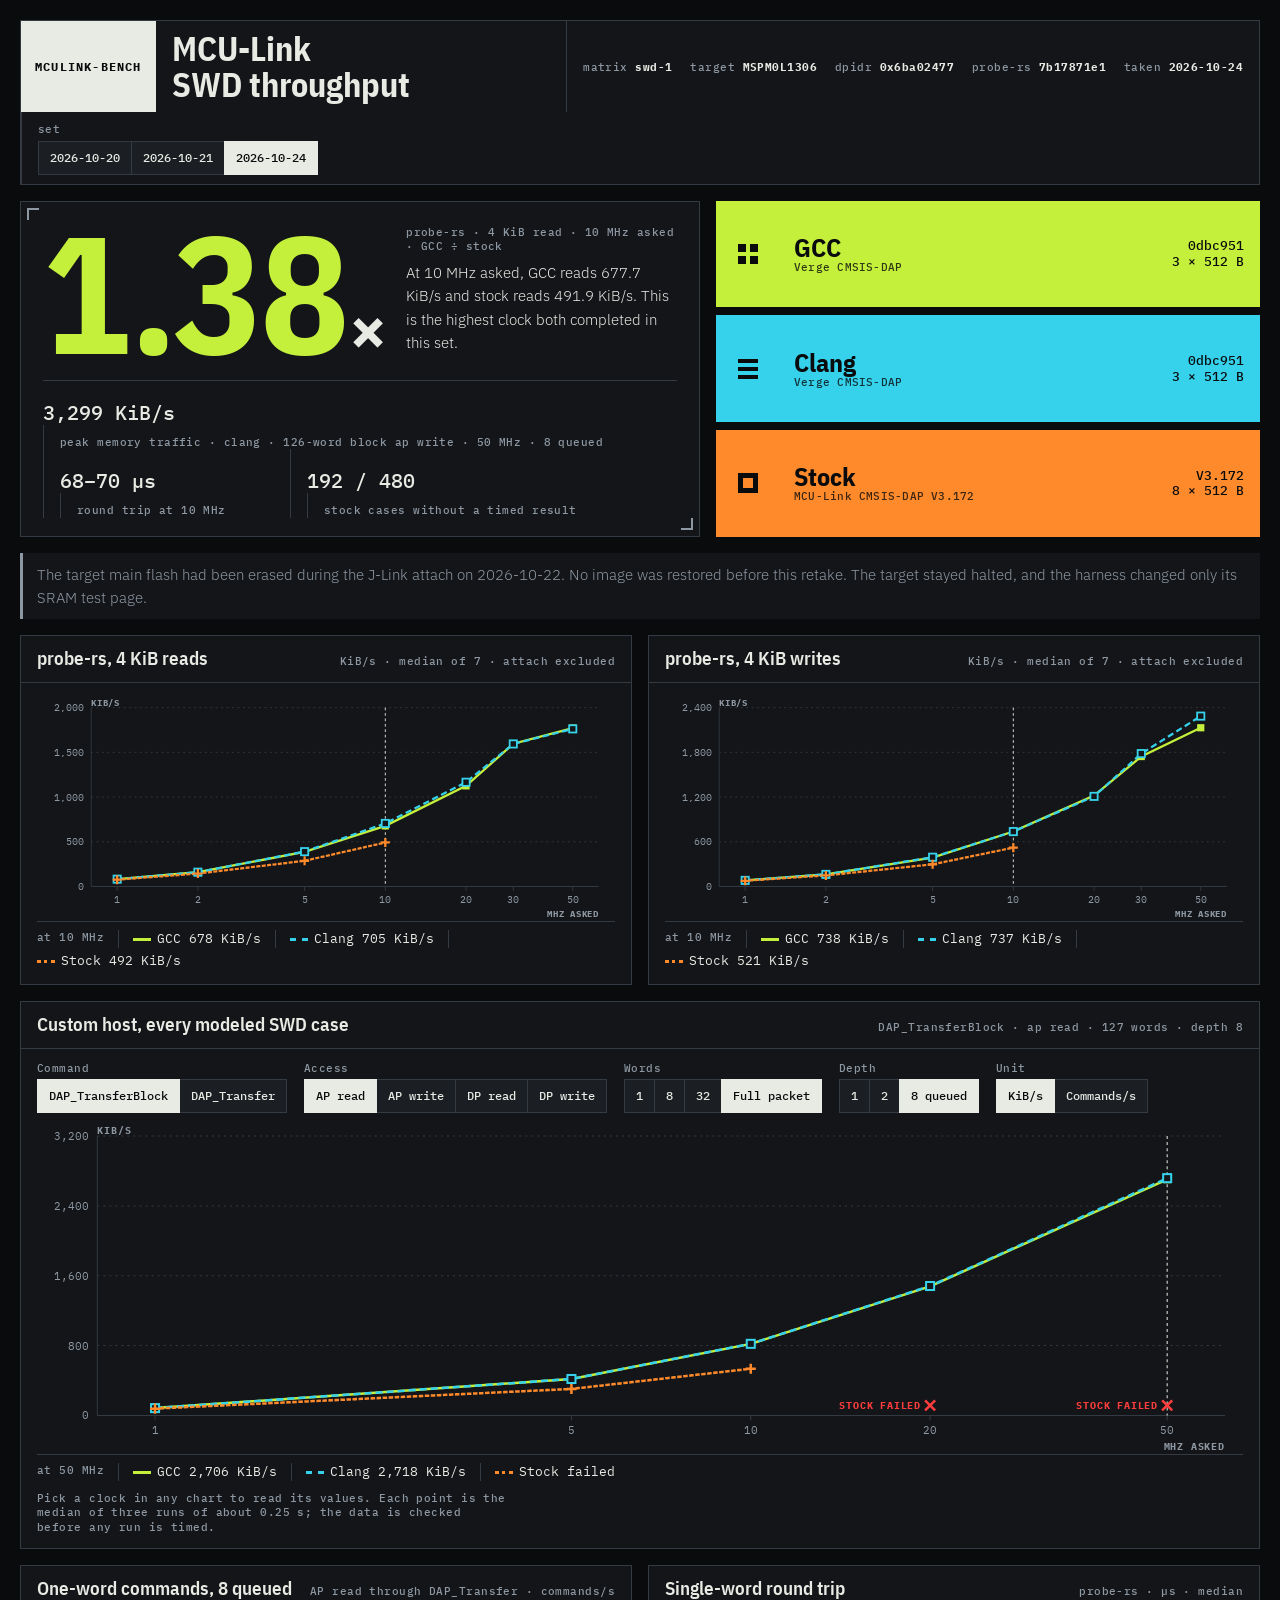
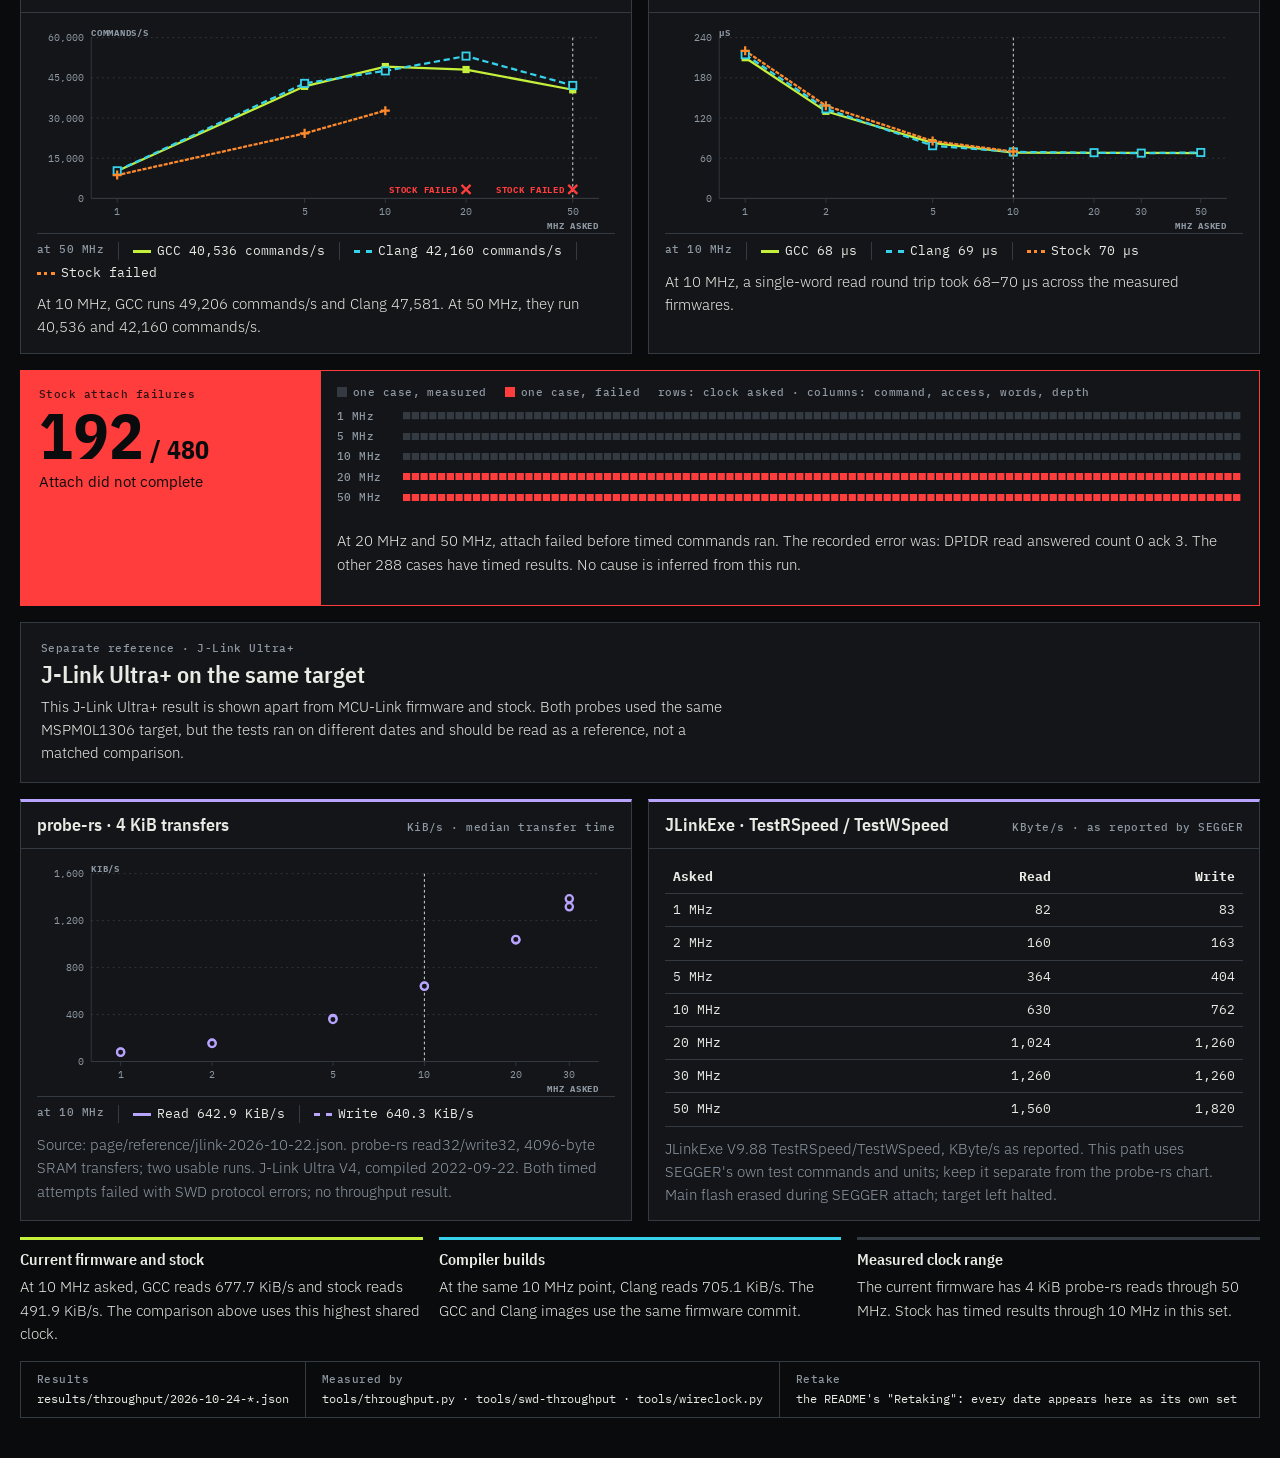
==== page/index.html @ 2382712c "page: add matched results and j-link reference" ====
<!doctype html>
<html lang="en">
<head>
<meta charset="utf-8">
<meta name="viewport" content="width=device-width, initial-scale=1">
<meta name="description" content="MCU-Link SWD throughput measurements for GCC, Clang and stock firmware, with a separate J-Link reference.">
<title>MCU-Link SWD throughput</title>
<link rel="preconnect" href="https://fonts.googleapis.com">
<link rel="preconnect" href="https://fonts.gstatic.com" crossorigin>
<link rel="stylesheet" href="https://fonts.googleapis.com/css2?family=IBM+Plex+Mono:wght@400;500&family=IBM+Plex+Sans+Condensed:wght@500;600;700&family=IBM+Plex+Sans:wght@300;400&display=swap">
<style>
/* Layout: a results instrument. Title rail, then one dominant reading with the three firmware
   slabs beside it, then chart modules on a hard grid, the stock fault slab, and a source rail. */
:root {
  color-scheme: dark;
  --bg: #0a0b0c;
  --surface: #131518;
  --surface-2: #1b1e22;
  --rule: #343a41;
  --text: #e8eae4;
  --text-2: #8e98a3;
  --gcc: #c4f03c;
  --clang: #36d2ec;
  --stock: #ff8a2b;
  --fault: #ff3d3d;
  --ink: #0a0b0c;
  --display: "IBM Plex Sans Condensed", "Arial Narrow", sans-serif;
  --body: "IBM Plex Sans", "Helvetica Neue", Arial, sans-serif;
  --label: "IBM Plex Mono", ui-monospace, monospace;
  --data: "IBM Plex Mono", ui-monospace, "SFMono-Regular", Menlo, monospace;
}
* { box-sizing: border-box; }
html, body { background: var(--bg); color: var(--text); }
body {
  margin: 0;
  font: 300 15px/1.55 var(--body);
  padding-left: max(16px, env(safe-area-inset-left, 0px));
  padding-right: max(16px, env(safe-area-inset-right, 0px));
  padding-block: 20px 40px;
}
.page { max-width: 1240px; margin: 0 auto; display: grid; gap: 16px; }
.micro {
  font: 500 11px/1.3 var(--label);
  letter-spacing: 0.04em;
  color: var(--text-2);
}
.num { font-family: var(--data); font-variant-numeric: tabular-nums; }

/* Title rail */
.rail {
  display: flex; flex-wrap: wrap; align-items: stretch; gap: 0;
  border: 1px solid var(--rule); background: var(--surface);
}
.rail-id {
  background: var(--text); color: var(--ink);
  font: 700 12px/1 var(--label); letter-spacing: 0.1em;
  padding: 12px 14px; display: flex; align-items: center;
}
.rail h1 {
  margin: 0; padding: 10px 16px; flex: 1 1 260px;
  font: 700 clamp(22px, 3.2vw, 34px)/1.05 var(--display); letter-spacing: 0;
  text-wrap: balance;
}
.rail-meta {
  display: flex; flex-wrap: wrap; gap: 6px 18px; align-items: center;
  padding: 10px 16px; border-left: 1px solid var(--rule);
}
.rail-meta span b { color: var(--text); font-weight: 700; }

/* Hero: one dominant reading, firmware slabs beside it */
.hero { display: grid; grid-template-columns: minmax(0, 1.25fr) minmax(0, 1fr); gap: 16px; }
.reading {
  border: 1px solid var(--rule); background: var(--surface);
  display: grid; grid-template-columns: auto minmax(0, 1fr); gap: 4px 22px; align-items: end;
  padding: 22px 22px 18px; position: relative;
}
.reading::before, .reading::after {
  content: ""; position: absolute; width: 10px; height: 10px; border: 2px solid var(--text-2);
}
.reading::before { top: 6px; left: 6px; border-right: 0; border-bottom: 0; }
.reading::after { bottom: 6px; right: 6px; border-left: 0; border-top: 0; }
.big {
  font: 700 clamp(84px, 13vw, 168px)/0.82 var(--display); letter-spacing: -0.02em;
  font-variant-numeric: tabular-nums; color: var(--gcc);
}
.big small { font-size: 0.42em; color: var(--text); margin-left: 0.04em; }
.reading-stack { display: grid; gap: 8px; padding-bottom: 6px; min-width: 0; }
.reading-stack p { margin: 0; max-width: 42ch; color: var(--text); }
.state-note { margin: 0; padding: 10px 14px; border-left: 3px solid var(--text-2); color: var(--text-2); background: var(--surface); }
.strip {
  grid-column: 1 / -1; display: flex; flex-wrap: wrap; gap: 0; margin-top: 16px;
  border-top: 1px solid var(--rule);
}
.strip div { padding: 10px 16px 0 0; margin-right: 16px; min-width: 0; }
.strip div + div { padding-left: 16px; border-left: 1px solid var(--rule); }
.strip .v { font: 500 20px/1.2 var(--data); font-variant-numeric: tabular-nums; color: var(--text); text-transform: none; letter-spacing: 0; }
/* Uppercase would turn the micro sign into a capital Greek mu, which reads as M. */
.keep { text-transform: none; }

.slabs { display: grid; gap: 8px; grid-template-rows: repeat(3, 1fr); }
.slab {
  display: grid; grid-template-columns: 64px minmax(0, 1fr) auto; align-items: center; gap: 14px;
  color: var(--ink); padding: 10px 16px 10px 0; min-height: 76px;
}
.slab.gcc { background: var(--gcc); } .slab.clang { background: var(--clang); } .slab.stock { background: var(--stock); }
.sigil { justify-self: center; }
.slab .name { font: 700 26px/1 var(--display); letter-spacing: 0; }
.slab .sub { font: 500 11px/1.3 var(--label); letter-spacing: 0.02em; opacity: 0.8; }
.slab .tag { font: 500 13px/1.2 var(--data); text-align: right; }

/* Modules */
.grid { display: grid; grid-template-columns: repeat(2, minmax(0, 1fr)); gap: 16px; }
.module { border: 1px solid var(--rule); background: var(--surface); display: grid; align-content: start; min-width: 0; }
.module.wide { grid-column: 1 / -1; }
.mhead {
  display: flex; flex-wrap: wrap; gap: 6px 14px; align-items: baseline; justify-content: space-between;
  padding: 12px 16px; border-bottom: 1px solid var(--rule);
}
.mhead h2 { margin: 0; font: 600 19px/1.15 var(--display); letter-spacing: 0; text-wrap: balance; }
.mbody { padding: 12px 16px 14px; display: grid; gap: 10px; min-width: 0; }
.mbody p { margin: 0; max-width: 68ch; }
svg.chart { width: 100%; height: auto; display: block; overflow: visible; }
.readout {
  display: flex; flex-wrap: wrap; gap: 4px 0; border-top: 1px solid var(--rule); padding-top: 8px;
  font: 400 13px/1.4 var(--data); font-variant-numeric: tabular-nums;
}
.readout > span { padding-right: 14px; margin-right: 14px; border-right: 1px solid var(--rule); white-space: nowrap; }
.readout > span:last-child { border-right: 0; }
.key { display: inline-block; width: 18px; height: 0; vertical-align: middle; margin-right: 6px; border-top-width: 3px; }
.key.gcc { border-top: 3px solid var(--gcc); }
.key.clang { border-top: 3px dashed var(--clang); }
.key.stock { border-top: 3px dotted var(--stock); }

/* Chart marks */
.ax { stroke: var(--rule); stroke-width: 1; fill: none; }
.grid-line { stroke: var(--rule); stroke-width: 1; stroke-dasharray: 2 4; fill: none; }
.tick { fill: var(--text-2); font: 400 11px var(--data); }
.axis-name { fill: var(--text-2); font: 700 10px var(--label); letter-spacing: 0.08em; }
.line { fill: none; stroke-width: 2.5; stroke-linejoin: miter; }
.line.gcc { stroke: var(--gcc); }
.line.clang { stroke: var(--clang); stroke-dasharray: 7 4; }
.line.stock { stroke: var(--stock); stroke-dasharray: 2 4; stroke-linecap: square; }
.mk.gcc { fill: var(--gcc); }
.mk.clang { fill: var(--surface); stroke: var(--clang); stroke-width: 2; }
.mk.stock { fill: none; stroke: var(--stock); stroke-width: 2.5; }
.fail-mark { stroke: var(--fault); stroke-width: 2.5; fill: none; }
.fail-text { fill: var(--fault); font: 700 10px var(--label); letter-spacing: 0.08em; }
.sel-rule { stroke: var(--text); stroke-width: 1; stroke-dasharray: 3 3; fill: none; }
.hit { fill: transparent; cursor: pointer; }
.hit:focus-visible { outline: none; fill: rgba(232, 234, 228, 0.06); }

/* Controls */
.controls { display: flex; flex-wrap: wrap; gap: 10px 18px; }
.seg { display: grid; gap: 4px; }
.seg-row { display: flex; flex-wrap: wrap; }
.seg button {
  font: 500 12px/1 var(--label); letter-spacing: 0;
  color: var(--text); background: var(--surface-2); border: 1px solid var(--rule); margin: 0 -1px -1px 0;
  padding: 9px 11px; border-radius: 0; cursor: pointer; min-height: 34px;
}
.seg button[aria-pressed="true"] { background: var(--text); color: var(--ink); border-color: var(--text); position: relative; z-index: 1; }
.seg button:focus-visible, .hit:focus-visible { outline: 2px solid var(--clang); outline-offset: 2px; }

/* Fault slab */
.fault { border: 1px solid var(--fault); background: var(--surface); display: grid; grid-template-columns: minmax(0, 300px) minmax(0, 1fr); }
.fault-side { background: var(--fault); color: var(--ink); padding: 16px 18px; display: grid; gap: 6px; align-content: start; }
.fault-side .count { font: 700 64px/0.9 var(--display); font-variant-numeric: tabular-nums; }
.fault-side .count small { font-size: 0.4em; }
.fault-side .micro { color: var(--ink); opacity: 0.85; }
.fault-side p { margin: 0; font-weight: 400; }
.fault-main { padding: 14px 16px; display: grid; gap: 10px; min-width: 0; }
.pips { display: grid; gap: 6px; }
.pip-row { display: grid; grid-template-columns: 56px minmax(0, 1fr); gap: 10px; align-items: center; }
.pip-row svg { width: 100%; height: auto; display: block; }
.pip { fill: var(--rule); }
.pip.bad { fill: var(--fault); stroke: none; }
.legend { display: flex; flex-wrap: wrap; gap: 6px 18px; }
.sw { display: inline-block; width: 10px; height: 10px; vertical-align: -1px; margin-right: 6px; }

/* Notes and source rail */
.notes { display: grid; grid-template-columns: repeat(3, minmax(0, 1fr)); gap: 16px; }
.note { border-top: 3px solid var(--rule); padding-top: 10px; display: grid; gap: 6px; align-content: start; min-width: 0; }
.note h3 { margin: 0; font: 600 16px/1.2 var(--display); letter-spacing: 0; }
.note p { margin: 0; }
.note.mark-gcc { border-top-color: var(--gcc); } .note.mark-clang { border-top-color: var(--clang); }
footer { border: 1px solid var(--rule); display: flex; flex-wrap: wrap; }
footer > div { padding: 10px 16px; border-right: 1px solid var(--rule); display: grid; gap: 4px; min-width: 0; }
footer > div:last-child { border-right: 0; flex: 1 1 240px; }
footer code { font: 400 12px/1.4 var(--data); color: var(--text); overflow-wrap: anywhere; }

/* Wire section */
.subrail { display: flex; flex-wrap: wrap; align-items: stretch; border: 1px solid var(--rule); background: var(--surface); }
.subrail .rail-id { background: var(--stock); }
.subrail h2 { margin: 0; padding: 10px 16px; flex: 1 1 260px; font: 700 clamp(20px, 2.6vw, 28px)/1.05 var(--display); text-transform: uppercase; letter-spacing: 0.01em; text-wrap: balance; }
.ref { stroke: var(--text); stroke-opacity: 0.55; stroke-width: 1.5; stroke-dasharray: 6 5; fill: none; }
.ref-text { fill: var(--text-2); font: 700 10px var(--label); letter-spacing: 0.08em; }
.ring { fill: none; stroke: var(--text); stroke-width: 1; }
.trace { stroke: var(--text); stroke-width: 2; fill: none; stroke-linejoin: miter; }
.trace.bad { stroke: var(--fault); }
.trace-break { stroke: var(--fault); stroke-width: 2; fill: none; }
.trace-label { fill: var(--text-2); font: 700 10px var(--label); letter-spacing: 0.08em; }
.trace-value { fill: var(--text); font: 400 11px var(--data); }
.trace-value.bad { fill: var(--fault); }
.pip.stall { fill: var(--text-2); }
.sets { display: flex; flex-wrap: wrap; gap: 6px; align-items: center; }
.jlink-head { padding: 18px 20px; border: 1px solid var(--rule); background: var(--surface); display: grid; gap: 6px; }
.jlink-head h2 { margin: 0; font: 600 24px/1.15 var(--display); }
.jlink-head p { margin: 0; max-width: 78ch; }
.jlink-grid { display: grid; grid-template-columns: repeat(2, minmax(0, 1fr)); gap: 16px; }
.jlink-grid .module { border-top: 3px solid #b8a3ff; }
.jlink-grid .mhead h3 { margin: 0; font: 600 18px/1.2 var(--display); }
.jlink-note { color: var(--text-2); }
.jlink-table { width: 100%; border-collapse: collapse; font: 400 13px/1.4 var(--data); font-variant-numeric: tabular-nums; }
.jlink-table th, .jlink-table td { text-align: right; padding: 7px 8px; border-bottom: 1px solid var(--rule); }
.jlink-table th:first-child, .jlink-table td:first-child { text-align: left; }
.line.jlink { stroke: #b8a3ff; stroke-dasharray: 9 4 2 4; }
.line.jlink-write { stroke-dasharray: 3 4; }
.line.jlink-read { stroke-dasharray: none; }
.mk.jlink { fill: var(--surface); stroke: #b8a3ff; stroke-width: 2.5; }
.key.jlink-read { border-top: 3px solid #b8a3ff; }
.key.jlink-write { border-top: 3px dashed #b8a3ff; }

@media (max-width: 900px) {
  .hero, .grid, .fault, .jlink-grid { grid-template-columns: minmax(0, 1fr); }
  .notes { grid-template-columns: minmax(0, 1fr); }
  .rail-meta { border-left: 0; border-top: 1px solid var(--rule); }
}
@media (max-width: 520px) {
  .reading { grid-template-columns: minmax(0, 1fr); }
  .slab .name { font-size: 24px; }
  .slab { grid-template-columns: 48px minmax(0, 1fr) auto; min-height: 64px; }
}
</style>
</head>
<body>

<div class="page">
  <header class="rail">
    <div class="rail-id">MCULINK-BENCH</div>
    <h1>MCU-Link SWD throughput</h1>
    <div class="rail-meta micro" id="meta"></div>
    <div class="rail-meta seg" id="sets" hidden></div>
  </header>

  <section class="hero">
    <div class="reading">
      <div class="big" id="ratio"></div>
      <div class="reading-stack">
        <div class="micro" id="ratio-label"></div>
        <p id="ratio-text"></p>
      </div>
      <div class="strip micro" id="strip"></div>
    </div>
    <div class="slabs" id="slabs"></div>
  </section>
  <p class="state-note" id="target-state" hidden></p>

  <section class="grid">
    <article class="module">
      <div class="mhead"><h2>probe-rs, 4 KiB reads</h2><span class="micro">KiB/s · median of 7 · attach excluded</span></div>
      <div class="mbody"><div id="c-read"></div></div>
    </article>
    <article class="module">
      <div class="mhead"><h2>probe-rs, 4 KiB writes</h2><span class="micro">KiB/s · median of 7 · attach excluded</span></div>
      <div class="mbody"><div id="c-write"></div></div>
    </article>

    <article class="module wide">
      <div class="mhead"><h2>Custom host, every modeled SWD case</h2><span class="micro" id="x-caption"></span></div>
      <div class="mbody">
        <div class="controls" id="controls"></div>
        <div id="c-explore"></div>
        <p class="micro">Pick a clock in any chart to read its values. Each point is the median of three runs of about 0.25 s; the data is checked before any run is timed.</p>
      </div>
    </article>

    <article class="module">
      <div class="mhead"><h2>One-word commands, 8 queued</h2><span class="micro">AP read through DAP_Transfer · commands/s</span></div>
      <div class="mbody"><div id="c-cliff"></div><p id="cliff-text"></p></div>
    </article>
    <article class="module">
      <div class="mhead"><h2>Single-word round trip</h2><span class="micro">probe-rs · <span class="keep">µs</span> · median</span></div>
      <div class="mbody"><div id="c-rt"></div><p id="rt-text"></p></div>
    </article>
  </section>

  <section class="fault" id="stock-errors" aria-labelledby="fault-title">
    <div class="fault-side">
      <div class="micro" id="fault-heading">Stock measurement status</div>
      <div class="count" id="fault-count"></div>
      <p id="fault-title">Cases without a timed result</p>
    </div>
    <div class="fault-main">
      <div class="legend micro">
        <span><i class="sw" style="background: var(--rule);"></i>one case, measured</span>
        <span><i class="sw" style="background: var(--fault);"></i>one case, failed</span>
        <span>rows: clock asked · columns: command, access, words, depth</span>
      </div>
      <div class="pips" id="pips"></div>
      <p id="fault-text"></p>
    </div>
  </section>

  <section class="jlink-head" aria-labelledby="jlink-title">
    <div class="micro">Separate reference · J-Link Ultra+</div>
    <h2 id="jlink-title">J-Link Ultra+ on the same target</h2>
    <p id="jlink-description"></p>
  </section>
  <section class="jlink-grid" aria-label="J-Link measurements">
    <article class="module">
      <div class="mhead"><h3>probe-rs · 4 KiB transfers</h3><span class="micro">KiB/s · median transfer time</span></div>
      <div class="mbody"><div id="jlink-chart"></div><p class="jlink-note" id="jlink-provenance"></p></div>
    </article>
    <article class="module">
      <div class="mhead"><h3>JLinkExe · TestRSpeed / TestWSpeed</h3><span class="micro">KByte/s · as reported by SEGGER</span></div>
      <div class="mbody"><div id="jlink-table"></div><p class="jlink-note" id="jlink-tool-note"></p></div>
    </article>
  </section>


  <div id="wire-results">
  <header class="subrail">
    <div class="rail-id">WIRE</div>
    <h2>The clock on the wire</h2>
    <div class="rail-meta micro" id="wire-meta"></div>
  </header>

  <section class="grid">
    <article class="module">
      <div class="mhead"><h2>Read data bits</h2><span class="micro">MHz on the wire · median data bit</span></div>
      <div class="mbody"><div id="w-read"></div></div>
    </article>
    <article class="module">
      <div class="mhead"><h2>Write data bits</h2><span class="micro">MHz on the wire · median data bit</span></div>
      <div class="mbody"><div id="w-write"></div></div>
    </article>
    <article class="module">
      <div class="mhead"><h2>Fastest period</h2><span class="micro">MHz · shortest mean period anywhere in a transfer</span></div>
      <div class="mbody"><div id="w-fast"></div><p id="w-fast-text"></p></div>
    </article>
    <article class="module">
      <div class="mhead"><h2>How the wire was read</h2><span class="micro" id="w-how-caption"></span></div>
      <div class="mbody" id="w-how"></div>
    </article>
  </section>

  <section class="fault" id="wire-errors" aria-labelledby="mis-title">
    <div class="fault-side">
      <div class="micro">Fault · stock, on the wire</div>
      <div class="count" id="mis-count"></div>
      <p id="mis-title">Misread acknowledges captured, each with OK on the wire</p>
    </div>
    <div class="fault-main">
      <span class="micro" id="trace-caption"></span>
      <div id="trace"></div>
      <div class="legend micro">
        <span><i class="sw" style="background: var(--text-2);"></i>an interrupt held up the first acknowledge bit, read correctly</span>
        <span><i class="sw" style="background: var(--fault);"></i>the same, misread</span>
        <span>rows: clock asked · 2,000 commands of eight DPIDR reads, two deep</span>
      </div>
      <div class="pips" id="stall-pips"></div>
      <p id="mis-text"></p>
    </div>
  </section>
  </div>

  <section class="notes" id="notes"></section>

  <footer>
    <div><span class="micro">Results</span><code id="results-path"></code></div>
    <div><span class="micro">Measured by</span><code>tools/throughput.py · tools/swd-throughput · tools/wireclock.py</code></div>
    <div><span class="micro">Retake</span><code>the README's "Retaking": every date appears here as its own set</code></div>
  </footer>
</div>

<script id="data" type="application/json">{"sets":{"2026-10-20":{"firmwares":[{"label":"gcc","build":"14d05d4","product":"MCU-Link Verge CMSIS-DAP","serial":"CJ3E7A91C2","packets":[3,512],"taken":"2026-10-20T13:07:12+01:00"},{"label":"clang","build":"14d05d4","product":"MCU-Link Verge CMSIS-DAP","serial":"CJ3E7A91C2","packets":[3,512],"taken":"2026-10-20T13:14:02+01:00"},{"label":"stock","build":"V3.172","product":"MCU-Link CMSIS-DAP V3.172","serial":"QK7RM2VTX8D41","packets":[8,512],"taken":"2026-10-20T13:20:49+01:00"}],"custom":{"gcc":{"block|ap-read|1|1|1":[6472,25.3],"block|ap-read|1|2|1":[10127,39.6],"block|ap-read|1|8|1":[10203,39.9],"block|ap-read|8|1|1":[2069,64.7],"block|ap-read|8|2|1":[2372,74.1],"block|ap-read|8|8|1":[2371,74.1],"block|ap-read|32|1|1":[627,78.4],"block|ap-read|32|2|1":[655,81.8],"block|ap-read|32|8|1":[654,81.8],"block|ap-read|127|1|1":[166,82.5],"block|ap-read|127|2|1":[169,84.0],"block|ap-read|127|8|1":[169,84.0],"block|ap-write|1|1|1":[5965,23.3],"block|ap-write|1|2|1":[8931,34.9],"block|ap-write|1|8|1":[9007,35.2],"block|ap-write|8|1|1":[1998,62.4],"block|ap-write|8|2|1":[2306,72.1],"block|ap-write|8|8|1":[2306,72.0],"block|ap-write|32|1|1":[621,77.6],"block|ap-write|32|2|1":[650,81.2],"block|ap-write|32|8|1":[649,81.2],"block|ap-write|126|1|1":[167,82.3],"block|ap-write|126|2|1":[170,83.9],"block|ap-write|126|8|1":[170,83.8],"block|dp-read|1|1|1":[10624,41.5],"block|dp-read|1|2|1":[14494,56.6],"block|dp-read|1|8|1":[19787,77.3],"block|dp-read|8|1|1":[2286,71.4],"block|dp-read|8|2|1":[2673,83.5],"block|dp-read|8|8|1":[2671,83.5],"block|dp-read|32|1|1":[646,80.8],"block|dp-read|32|2|1":[676,84.5],"block|dp-read|32|8|1":[675,84.4],"block|dp-read|127|1|1":[167,83.0],"block|dp-read|127|2|1":[171,84.7],"block|dp-read|127|8|1":[171,84.7],"block|dp-write|1|1|1":[6574,25.7],"block|dp-write|1|2|1":[10185,39.8],"block|dp-write|1|8|1":[10251,40.0],"block|dp-write|8|1|1":[2059,64.4],"block|dp-write|8|2|1":[2381,74.4],"block|dp-write|8|8|1":[2380,74.4],"block|dp-write|32|1|1":[623,77.9],"block|dp-write|32|2|1":[655,81.9],"block|dp-write|32|8|1":[655,81.9],"block|dp-write|126|1|1":[168,82.5],"block|dp-write|126|2|1":[171,84.0],"block|dp-write|126|8|1":[171,84.0],"transfer|ap-read|1|1|1":[6635,25.9],"transfer|ap-read|1|2|1":[10196,39.8],"transfer|ap-read|1|8|1":[10285,40.2],"transfer|ap-read|8|1|1":[1993,62.3],"transfer|ap-read|8|2|1":[2325,72.7],"transfer|ap-read|8|8|1":[2325,72.6],"transfer|ap-read|32|1|1":[609,76.1],"transfer|ap-read|32|2|1":[637,79.6],"transfer|ap-read|32|8|1":[637,79.6],"transfer|ap-read|127|1|1":[161,80.1],"transfer|ap-read|127|2|1":[164,81.6],"transfer|ap-read|127|8|1":[164,81.5],"transfer|ap-write|1|1|1":[5981,23.4],"transfer|ap-write|1|2|1":[8899,34.8],"transfer|ap-write|1|8|1":[9037,35.3],"transfer|ap-write|8|1|1":[1989,62.1],"transfer|ap-write|8|2|1":[2258,70.6],"transfer|ap-write|8|8|1":[2258,70.6],"transfer|ap-write|32|1|1":[604,75.5],"transfer|ap-write|32|2|1":[633,79.1],"transfer|ap-write|32|8|1":[632,79.1],"transfer|ap-write|101|1|1":[201,79.4],"transfer|ap-write|101|2|1":[206,81.3],"transfer|ap-write|101|8|1":[206,81.3],"transfer|dp-read|1|1|1":[10514,41.1],"transfer|dp-read|1|2|1":[14456,56.5],"transfer|dp-read|1|8|1":[19844,77.5],"transfer|dp-read|8|1|1":[2259,70.6],"transfer|dp-read|8|2|1":[2609,81.5],"transfer|dp-read|8|8|1":[2608,81.5],"transfer|dp-read|32|1|1":[630,78.8],"transfer|dp-read|32|2|1":[656,82.0],"transfer|dp-read|32|8|1":[656,82.0],"transfer|dp-read|127|1|1":[162,80.6],"transfer|dp-read|127|2|1":[166,82.2],"transfer|dp-read|127|8|1":[166,82.1],"transfer|dp-write|1|1|1":[6781,26.5],"transfer|dp-write|1|2|1":[10250,40.0],"transfer|dp-write|1|8|1":[10293,40.2],"transfer|dp-write|8|1|1":[2029,63.4],"transfer|dp-write|8|2|1":[2329,72.8],"transfer|dp-write|8|8|1":[2329,72.8],"transfer|dp-write|32|1|1":[609,76.2],"transfer|dp-write|32|2|1":[638,79.8],"transfer|dp-write|32|8|1":[638,79.8],"transfer|dp-write|101|1|1":[202,79.7],"transfer|dp-write|101|2|1":[207,81.6],"transfer|dp-write|101|8|1":[207,81.5],"block|ap-read|1|1|5":[14235,55.6],"block|ap-read|1|2|5":[14431,56.4],"block|ap-read|1|8|5":[41237,161.1],"block|ap-read|8|1|5":[6871,214.7],"block|ap-read|8|2|5":[11090,346.6],"block|ap-read|8|8|5":[11217,350.5],"block|ap-read|32|1|5":[2622,327.8],"block|ap-read|32|2|5":[3213,401.6],"block|ap-read|32|8|5":[3211,401.4],"block|ap-read|127|1|5":[790,391.8],"block|ap-read|127|2|5":[840,416.8],"block|ap-read|127|8|5":[840,416.6],"block|ap-write|1|1|5":[14043,54.9],"block|ap-write|1|2|5":[14309,55.9],"block|ap-write|1|8|5":[37305,145.7],"block|ap-write|8|1|5":[6718,209.9],"block|ap-write|8|2|5":[10855,339.2],"block|ap-write|8|8|5":[10980,343.1],"block|ap-write|32|1|5":[2568,320.9],"block|ap-write|32|2|5":[3194,399.3],"block|ap-write|32|8|5":[3193,399.1],"block|ap-write|126|1|5":[791,389.4],"block|ap-write|126|2|5":[845,416.0],"block|ap-write|126|8|5":[845,415.8],"block|dp-read|1|1|5":[14345,56.0],"block|dp-read|1|2|5":[14427,56.4],"block|dp-read|1|8|5":[51242,200.2],"block|dp-read|8|1|5":[7693,240.4],"block|dp-read|8|2|5":[12494,390.4],"block|dp-read|8|8|5":[12685,396.4],"block|dp-read|32|1|5":[2704,338.0],"block|dp-read|32|2|5":[3324,415.5],"block|dp-read|32|8|5":[3322,415.2],"block|dp-read|127|1|5":[795,394.6],"block|dp-read|127|2|5":[847,420.4],"block|dp-read|127|8|5":[847,420.2],"block|dp-write|1|1|5":[14056,54.9],"block|dp-write|1|2|5":[14394,56.2],"block|dp-write|1|8|5":[41962,163.9],"block|dp-write|8|1|5":[6975,218.0],"block|dp-write|8|2|5":[11244,351.4],"block|dp-write|8|8|5":[11369,355.3],"block|dp-write|32|1|5":[2646,330.8],"block|dp-write|32|2|5":[3224,403.0],"block|dp-write|32|8|5":[3224,403.0],"block|dp-write|126|1|5":[791,389.3],"block|dp-write|126|2|5":[847,417.1],"block|dp-write|126|8|5":[847,416.8],"transfer|ap-read|1|1|5":[14356,56.1],"transfer|ap-read|1|2|5":[14354,56.1],"transfer|ap-read|1|8|5":[42583,166.3],"transfer|ap-read|8|1|5":[6666,208.3],"transfer|ap-read|8|2|5":[10332,322.9],"transfer|ap-read|8|8|5":[10491,327.8],"transfer|ap-read|32|1|5":[2406,300.7],"transfer|ap-read|32|2|5":[2924,365.5],"transfer|ap-read|32|8|5":[2923,365.4],"transfer|ap-read|127|1|5":[719,356.5],"transfer|ap-read|127|2|5":[759,376.6],"transfer|ap-read|127|8|5":[759,376.5],"transfer|ap-write|1|1|5":[14182,55.4],"transfer|ap-write|1|2|5":[14341,56.0],"transfer|ap-write|1|8|5":[37960,148.3],"transfer|ap-write|8|1|5":[6494,202.9],"transfer|ap-write|8|2|5":[10134,316.7],"transfer|ap-write|8|8|5":[10243,320.1],"transfer|ap-write|32|1|5":[2440,305.0],"transfer|ap-write|32|2|5":[2926,365.7],"transfer|ap-write|32|8|5":[2925,365.7],"transfer|ap-write|101|1|5":[894,352.6],"transfer|ap-write|101|2|5":[958,378.0],"transfer|ap-write|101|8|5":[958,377.8],"transfer|dp-read|1|1|5":[14392,56.2],"transfer|dp-read|1|2|5":[14426,56.3],"transfer|dp-read|1|8|5":[49271,192.5],"transfer|dp-read|8|1|5":[7173,224.1],"transfer|dp-read|8|2|5":[11510,359.7],"transfer|dp-read|8|8|5":[11649,364.0],"transfer|dp-read|32|1|5":[2488,311.0],"transfer|dp-read|32|2|5":[3001,375.1],"transfer|dp-read|32|8|5":[3001,375.1],"transfer|dp-read|127|1|5":[721,357.7],"transfer|dp-read|127|2|5":[763,378.4],"transfer|dp-read|127|8|5":[762,378.2],"transfer|dp-write|1|1|5":[14394,56.2],"transfer|dp-write|1|2|5":[14440,56.4],"transfer|dp-write|1|8|5":[42929,167.7],"transfer|dp-write|8|1|5":[6605,206.4],"transfer|dp-write|8|2|5":[10477,327.4],"transfer|dp-write|8|8|5":[10576,330.5],"transfer|dp-write|32|1|5":[2415,301.8],"transfer|dp-write|32|2|5":[2951,368.9],"transfer|dp-write|32|8|5":[2951,368.9],"transfer|dp-write|101|1|5":[897,353.8],"transfer|dp-write|101|2|5":[961,379.0],"transfer|dp-write|101|8|5":[960,378.9],"block|ap-read|1|1|10":[14386,56.2],"block|ap-read|1|2|10":[14363,56.1],"block|ap-read|1|8|10":[50412,196.9],"block|ap-read|8|1|10":[10714,334.8],"block|ap-read|8|2|10":[14462,452.0],"block|ap-read|8|8|10":[20865,652.0],"block|ap-read|32|1|10":[4506,563.3],"block|ap-read|32|2|10":[6127,765.9],"block|ap-read|32|8|10":[6222,777.7],"block|ap-read|127|1|10":[1455,721.7],"block|ap-read|127|2|10":[1647,817.1],"block|ap-read|127|8|10":[1647,816.9],"block|ap-write|1|1|10":[14314,55.9],"block|ap-write|1|2|10":[14424,56.3],"block|ap-write|1|8|10":[51324,200.5],"block|ap-write|8|1|10":[10539,329.4],"block|ap-write|8|2|10":[14415,450.5],"block|ap-write|8|8|10":[20715,647.4],"block|ap-write|32|1|10":[4476,559.4],"block|ap-write|32|2|10":[6161,770.1],"block|ap-write|32|8|10":[6250,781.2],"block|ap-write|126|1|10":[1484,730.6],"block|ap-write|126|2|10":[1674,823.7],"block|ap-write|126|8|10":[1673,823.4],"block|dp-read|1|1|10":[14378,56.2],"block|dp-read|1|2|10":[14393,56.2],"block|dp-read|1|8|10":[35807,139.9],"block|dp-read|8|1|10":[11129,347.8],"block|dp-read|8|2|10":[14380,449.4],"block|dp-read|8|8|10":[23577,736.8],"block|dp-read|32|1|10":[4687,585.9],"block|dp-read|32|2|10":[6379,797.4],"block|dp-read|32|8|10":[6447,805.9],"block|dp-read|127|1|10":[1479,733.6],"block|dp-read|127|2|10":[1663,824.8],"block|dp-read|127|8|10":[1661,824.1],"block|dp-write|1|1|10":[14294,55.8],"block|dp-write|1|2|10":[14389,56.2],"block|dp-write|1|8|10":[50863,198.7],"block|dp-write|8|1|10":[10765,336.4],"block|dp-write|8|2|10":[14395,449.9],"block|dp-write|8|8|10":[21469,670.9],"block|dp-write|32|1|10":[4563,570.4],"block|dp-write|32|2|10":[6287,785.8],"block|dp-write|32|8|10":[6322,790.2],"block|dp-write|126|1|10":[1482,729.5],"block|dp-write|126|2|10":[1679,826.3],"block|dp-write|126|8|10":[1678,825.9],"transfer|ap-read|1|1|10":[14354,56.1],"transfer|ap-read|1|2|10":[14409,56.3],"transfer|ap-read|1|8|10":[51665,201.8],"transfer|ap-read|8|1|10":[10095,315.5],"transfer|ap-read|8|2|10":[14301,446.9],"transfer|ap-read|8|8|10":[18505,578.3],"transfer|ap-read|32|1|10":[3961,495.1],"transfer|ap-read|32|2|10":[5255,656.9],"transfer|ap-read|32|8|10":[5256,657.1],"transfer|ap-read|127|1|10":[1246,618.1],"transfer|ap-read|127|2|10":[1373,681.1],"transfer|ap-read|127|8|10":[1372,680.9],"transfer|ap-write|1|1|10":[14406,56.3],"transfer|ap-write|1|2|10":[14460,56.5],"transfer|ap-write|1|8|10":[50249,196.3],"transfer|ap-write|8|1|10":[9962,311.3],"transfer|ap-write|8|2|10":[14428,450.9],"transfer|ap-write|8|8|10":[18300,571.9],"transfer|ap-write|32|1|10":[3977,497.1],"transfer|ap-write|32|2|10":[5332,666.5],"transfer|ap-write|32|8|10":[5339,667.4],"transfer|ap-write|101|1|10":[1552,612.2],"transfer|ap-write|101|2|10":[1759,694.1],"transfer|ap-write|101|8|10":[1759,693.8],"transfer|dp-read|1|1|10":[14370,56.1],"transfer|dp-read|1|2|10":[14341,56.0],"transfer|dp-read|1|8|10":[28675,112.0],"transfer|dp-read|8|1|10":[10545,329.5],"transfer|dp-read|8|2|10":[14397,449.9],"transfer|dp-read|8|8|10":[20349,635.9],"transfer|dp-read|32|1|10":[4002,500.3],"transfer|dp-read|32|2|10":[5360,670.0],"transfer|dp-read|32|8|10":[5381,672.6],"transfer|dp-read|127|1|10":[1238,614.2],"transfer|dp-read|127|2|10":[1376,682.7],"transfer|dp-read|127|8|10":[1376,682.5],"transfer|dp-write|1|1|10":[14338,56.0],"transfer|dp-write|1|2|10":[14446,56.4],"transfer|dp-write|1|8|10":[49490,193.3],"transfer|dp-write|8|1|10":[10131,316.6],"transfer|dp-write|8|2|10":[14443,451.4],"transfer|dp-write|8|8|10":[18908,590.9],"transfer|dp-write|32|1|10":[3988,498.5],"transfer|dp-write|32|2|10":[5384,673.0],"transfer|dp-write|32|8|10":[5389,673.6],"transfer|dp-write|101|1|10":[1555,613.4],"transfer|dp-write|101|2|10":[1765,696.2],"transfer|dp-write|101|8|10":[1764,695.9],"block|ap-read|1|1|20":[14311,55.9],"block|ap-read|1|2|20":[14368,56.1],"block|ap-read|1|8|20":[48579,189.8],"block|ap-read|8|1|20":[13821,431.9],"block|ap-read|8|2|20":[14385,449.5],"block|ap-read|8|8|20":[33814,1056.7],"block|ap-read|32|1|20":[6794,849.2],"block|ap-read|32|2|20":[10866,1358.2],"block|ap-read|32|8|20":[10982,1372.7],"block|ap-read|127|1|20":[2390,1185.6],"block|ap-read|127|2|20":[2965,1471.1],"block|ap-read|127|8|20":[2963,1470.1],"block|ap-write|1|1|20":[14328,56.0],"block|ap-write|1|2|20":[14344,56.0],"block|ap-write|1|8|20":[39410,153.9],"block|ap-write|8|1|20":[13693,427.9],"block|ap-write|8|2|20":[14319,447.5],"block|ap-write|8|8|20":[34563,1080.1],"block|ap-write|32|1|20":[6768,846.0],"block|ap-write|32|2|20":[11070,1383.7],"block|ap-write|32|8|20":[11196,1399.5],"block|ap-write|126|1|20":[2466,1213.9],"block|ap-write|126|2|20":[3053,1502.6],"block|ap-write|126|8|20":[3052,1502.3],"block|dp-read|1|1|20":[14393,56.2],"block|dp-read|1|2|20":[14384,56.2],"block|dp-read|1|8|20":[24792,96.8],"block|dp-read|8|1|20":[14171,442.8],"block|dp-read|8|2|20":[14419,450.6],"block|dp-read|8|8|20":[38480,1202.5],"block|dp-read|32|1|20":[6765,845.7],"block|dp-read|32|2|20":[11281,1410.1],"block|dp-read|32|8|20":[11417,1427.2],"block|dp-read|127|1|20":[2438,1209.7],"block|dp-read|127|2|20":[2995,1485.9],"block|dp-read|127|8|20":[2994,1485.3],"block|dp-write|1|1|20":[14343,56.0],"block|dp-write|1|2|20":[14403,56.3],"block|dp-write|1|8|20":[39747,155.3],"block|dp-write|8|1|20":[13826,432.1],"block|dp-write|8|2|20":[14364,448.9],"block|dp-write|8|8|20":[35887,1121.5],"block|dp-write|32|1|20":[6937,867.1],"block|dp-write|32|2|20":[11212,1401.5],"block|dp-write|32|8|20":[11343,1417.8],"block|dp-write|126|1|20":[2507,1234.0],"block|dp-write|126|2|20":[3064,1508.1],"block|dp-write|126|8|20":[3063,1507.7],"transfer|ap-read|1|1|20":[14381,56.2],"transfer|ap-read|1|2|20":[14476,56.5],"transfer|ap-read|1|8|20":[36034,140.8],"transfer|ap-read|8|1|20":[13145,410.8],"transfer|ap-read|8|2|20":[14399,450.0],"transfer|ap-read|8|8|20":[28597,893.6],"transfer|ap-read|32|1|20":[5544,692.9],"transfer|ap-read|32|2|20":[8260,1032.6],"transfer|ap-read|32|8|20":[8363,1045.4],"transfer|ap-read|127|1|20":[1895,940.2],"transfer|ap-read|127|2|20":[2198,1090.4],"transfer|ap-read|127|8|20":[2197,1089.7],"transfer|ap-write|1|1|20":[14446,56.4],"transfer|ap-write|1|2|20":[14474,56.5],"transfer|ap-write|1|8|20":[40658,158.8],"transfer|ap-write|8|1|20":[13209,412.8],"transfer|ap-write|8|2|20":[14444,451.4],"transfer|ap-write|8|8|20":[28545,892.0],"transfer|ap-write|32|1|20":[5660,707.4],"transfer|ap-write|32|2|20":[8558,1069.8],"transfer|ap-write|32|8|20":[8657,1082.1],"transfer|ap-write|101|1|20":[2388,942.0],"transfer|ap-write|101|2|20":[2869,1132.0],"transfer|ap-write|101|8|20":[2869,1131.8],"transfer|dp-read|1|1|20":[14366,56.1],"transfer|dp-read|1|2|20":[14367,56.1],"transfer|dp-read|1|8|20":[18192,71.1],"transfer|dp-read|8|1|20":[13470,420.9],"transfer|dp-read|8|2|20":[14422,450.7],"transfer|dp-read|8|8|20":[30546,954.6],"transfer|dp-read|32|1|20":[5676,709.5],"transfer|dp-read|32|2|20":[8448,1056.0],"transfer|dp-read|32|8|20":[8513,1064.2],"transfer|dp-read|127|1|20":[1898,941.6],"transfer|dp-read|127|2|20":[2196,1089.3],"transfer|dp-read|127|8|20":[2195,1088.7],"transfer|dp-write|1|1|20":[14453,56.5],"transfer|dp-write|1|2|20":[14492,56.6],"transfer|dp-write|1|8|20":[35067,137.0],"transfer|dp-write|8|1|20":[13292,415.4],"transfer|dp-write|8|2|20":[14408,450.3],"transfer|dp-write|8|8|20":[29497,921.8],"transfer|dp-write|32|1|20":[5713,714.1],"transfer|dp-write|32|2|20":[8652,1081.5],"transfer|dp-write|32|8|20":[8741,1092.6],"transfer|dp-write|101|1|20":[2358,930.4],"transfer|dp-write|101|2|20":[2879,1135.7],"transfer|dp-write|101|8|20":[2878,1135.3],"block|ap-read|1|1|50":[14421,56.3],"block|ap-read|1|2|50":[14417,56.3],"block|ap-read|1|8|50":[24650,96.3],"block|ap-read|8|1|50":[14386,449.6],"block|ap-read|8|2|50":[14397,449.9],"block|ap-read|8|8|50":[51949,1623.4],"block|ap-read|32|1|50":[10147,1268.4],"block|ap-read|32|2|50":[14354,1794.2],"block|ap-read|32|8|50":[19297,2412.1],"block|ap-read|127|1|50":[3925,1947.0],"block|ap-read|127|2|50":[5389,2673.5],"block|ap-read|127|8|50":[5394,2676.1],"block|ap-write|1|1|50":[14361,56.1],"block|ap-write|1|2|50":[14323,55.9],"block|ap-write|1|8|50":[32673,127.6],"block|ap-write|8|1|50":[14321,447.5],"block|ap-write|8|2|50":[14396,449.9],"block|ap-write|8|8|50":[50865,1589.5],"block|ap-write|32|1|50":[10568,1320.9],"block|ap-write|32|2|50":[14250,1781.3],"block|ap-write|32|8|50":[22664,2833.0],"block|ap-write|126|1|50":[4569,2248.7],"block|ap-write|126|2|50":[6500,3199.2],"block|ap-write|126|8|50":[6582,3239.4],"block|dp-read|1|1|50":[14418,56.3],"block|dp-read|1|2|50":[14314,55.9],"block|dp-read|1|8|50":[21810,85.2],"block|dp-read|8|1|50":[14364,448.9],"block|dp-read|8|2|50":[14365,448.9],"block|dp-read|8|8|50":[53029,1657.1],"block|dp-read|32|1|50":[10273,1284.1],"block|dp-read|32|2|50":[14295,1786.9],"block|dp-read|32|8|50":[20148,2518.5],"block|dp-read|127|1|50":[3928,1948.7],"block|dp-read|127|2|50":[5446,2702.0],"block|dp-read|127|8|50":[5463,2710.0],"block|dp-write|1|1|50":[14338,56.0],"block|dp-write|1|2|50":[14408,56.3],"block|dp-write|1|8|50":[19052,74.4],"block|dp-write|8|1|50":[14262,445.7],"block|dp-write|8|2|50":[14390,449.7],"block|dp-write|8|8|50":[49355,1542.4],"block|dp-write|32|1|50":[10881,1360.1],"block|dp-write|32|2|50":[14343,1792.8],"block|dp-write|32|8|50":[23501,2937.7],"block|dp-write|126|1|50":[4627,2277.3],"block|dp-write|126|2|50":[6597,3247.1],"block|dp-write|126|8|50":[6650,3273.1],"transfer|ap-read|1|1|50":[14352,56.1],"transfer|ap-read|1|2|50":[14409,56.3],"transfer|ap-read|1|8|50":[21586,84.3],"transfer|ap-read|8|1|50":[14150,442.2],"transfer|ap-read|8|2|50":[14409,450.3],"transfer|ap-read|8|8|50":[40161,1255.0],"transfer|ap-read|32|1|50":[7241,905.2],"transfer|ap-read|32|2|50":[12337,1542.1],"transfer|ap-read|32|8|50":[12525,1565.7],"transfer|ap-read|127|1|50":[2582,1281.1],"transfer|ap-read|127|2|50":[3322,1647.9],"transfer|ap-read|127|8|50":[3319,1646.3],"transfer|ap-write|1|1|50":[14422,56.3],"transfer|ap-write|1|2|50":[14420,56.3],"transfer|ap-write|1|8|50":[33542,131.0],"transfer|ap-write|8|1|50":[14291,446.6],"transfer|ap-write|8|2|50":[14347,448.4],"transfer|ap-write|8|8|50":[42435,1326.1],"transfer|ap-write|32|1|50":[7770,971.3],"transfer|ap-write|32|2|50":[14023,1752.8],"transfer|ap-write|32|8|50":[14278,1784.7],"transfer|ap-write|101|1|50":[3618,1427.5],"transfer|ap-write|101|2|50":[4848,1912.7],"transfer|ap-write|101|8|50":[4844,1910.9],"transfer|dp-read|1|1|50":[14382,56.2],"transfer|dp-read|1|2|50":[14354,56.1],"transfer|dp-read|1|8|50":[16059,62.7],"transfer|dp-read|8|1|50":[14262,445.7],"transfer|dp-read|8|2|50":[14422,450.7],"transfer|dp-read|8|8|50":[43137,1348.0],"transfer|dp-read|32|1|50":[7292,911.5],"transfer|dp-read|32|2|50":[12564,1570.5],"transfer|dp-read|32|8|50":[12670,1583.7],"transfer|dp-read|127|1|50":[2586,1282.7],"transfer|dp-read|127|2|50":[3303,1638.8],"transfer|dp-read|127|8|50":[3300,1637.1],"transfer|dp-write|1|1|50":[14262,55.7],"transfer|dp-write|1|2|50":[14406,56.3],"transfer|dp-write|1|8|50":[24499,95.7],"transfer|dp-write|8|1|50":[14313,447.3],"transfer|dp-write|8|2|50":[14340,448.1],"transfer|dp-write|8|8|50":[44449,1389.0],"transfer|dp-write|32|1|50":[7772,971.4],"transfer|dp-write|32|2|50":[14291,1786.3],"transfer|dp-write|32|8|50":[14612,1826.6],"transfer|dp-write|101|1|50":[3645,1438.1],"transfer|dp-write|101|2|50":[4881,1925.8],"transfer|dp-write|101|8|50":[4884,1926.7]},"clang":{"block|ap-read|1|1|1":[6537,25.5],"block|ap-read|1|2|1":[10158,39.7],"block|ap-read|1|8|1":[10252,40.0],"block|ap-read|8|1|1":[2049,64.0],"block|ap-read|8|2|1":[2376,74.3],"block|ap-read|8|8|1":[2374,74.2],"block|ap-read|32|1|1":[626,78.2],"block|ap-read|32|2|1":[655,81.9],"block|ap-read|32|8|1":[655,81.8],"block|ap-read|127|1|1":[166,82.5],"block|ap-read|127|2|1":[169,84.0],"block|ap-read|127|8|1":[169,84.0],"block|ap-write|1|1|1":[5719,22.3],"block|ap-write|1|2|1":[8919,34.8],"block|ap-write|1|8|1":[9039,35.3],"block|ap-write|8|1|1":[1985,62.0],"block|ap-write|8|2|1":[2309,72.2],"block|ap-write|8|8|1":[2308,72.1],"block|ap-write|32|1|1":[619,77.3],"block|ap-write|32|2|1":[650,81.2],"block|ap-write|32|8|1":[649,81.2],"block|ap-write|126|1|1":[167,82.1],"block|ap-write|126|2|1":[170,83.8],"block|ap-write|126|8|1":[170,83.8],"block|dp-read|1|1|1":[10446,40.8],"block|dp-read|1|2|1":[14390,56.2],"block|dp-read|1|8|1":[19881,77.7],"block|dp-read|8|1|1":[2284,71.4],"block|dp-read|8|2|1":[2676,83.6],"block|dp-read|8|8|1":[2671,83.5],"block|dp-read|32|1|1":[645,80.7],"block|dp-read|32|2|1":[676,84.5],"block|dp-read|32|8|1":[676,84.5],"block|dp-read|127|1|1":[168,83.2],"block|dp-read|127|2|1":[171,84.7],"block|dp-read|127|8|1":[171,84.7],"block|dp-write|1|1|1":[6488,25.3],"block|dp-write|1|2|1":[10208,39.9],"block|dp-write|1|8|1":[10293,40.2],"block|dp-write|8|1|1":[2036,63.6],"block|dp-write|8|2|1":[2383,74.5],"block|dp-write|8|8|1":[2382,74.4],"block|dp-write|32|1|1":[625,78.2],"block|dp-write|32|2|1":[656,82.0],"block|dp-write|32|8|1":[655,81.9],"block|dp-write|126|1|1":[168,82.4],"block|dp-write|126|2|1":[171,84.0],"block|dp-write|126|8|1":[171,84.0],"transfer|ap-read|1|1|1":[6490,25.4],"transfer|ap-read|1|2|1":[10187,39.8],"transfer|ap-read|1|8|1":[10309,40.3],"transfer|ap-read|8|1|1":[2019,63.1],"transfer|ap-read|8|2|1":[2328,72.7],"transfer|ap-read|8|8|1":[2326,72.7],"transfer|ap-read|32|1|1":[610,76.2],"transfer|ap-read|32|2|1":[637,79.7],"transfer|ap-read|32|8|1":[637,79.6],"transfer|ap-read|127|1|1":[161,79.9],"transfer|ap-read|127|2|1":[164,81.6],"transfer|ap-read|127|8|1":[164,81.6],"transfer|ap-write|1|1|1":[6171,24.1],"transfer|ap-write|1|2|1":[8894,34.7],"transfer|ap-write|1|8|1":[9057,35.4],"transfer|ap-write|8|1|1":[1979,61.8],"transfer|ap-write|8|2|1":[2264,70.8],"transfer|ap-write|8|8|1":[2263,70.7],"transfer|ap-write|32|1|1":[604,75.5],"transfer|ap-write|32|2|1":[634,79.3],"transfer|ap-write|32|8|1":[634,79.2],"transfer|ap-write|101|1|1":[201,79.3],"transfer|ap-write|101|2|1":[207,81.5],"transfer|ap-write|101|8|1":[206,81.5],"transfer|dp-read|1|1|1":[10463,40.9],"transfer|dp-read|1|2|1":[14377,56.2],"transfer|dp-read|1|8|1":[19948,77.9],"transfer|dp-read|8|1|1":[2186,68.3],"transfer|dp-read|8|2|1":[2619,81.9],"transfer|dp-read|8|8|1":[2618,81.8],"transfer|dp-read|32|1|1":[627,78.4],"transfer|dp-read|32|2|1":[658,82.3],"transfer|dp-read|32|8|1":[658,82.3],"transfer|dp-read|127|1|1":[163,80.9],"transfer|dp-read|127|2|1":[166,82.4],"transfer|dp-read|127|8|1":[166,82.4],"transfer|dp-write|1|1|1":[6576,25.7],"transfer|dp-write|1|2|1":[10227,40.0],"transfer|dp-write|1|8|1":[10311,40.3],"transfer|dp-write|8|1|1":[2021,63.1],"transfer|dp-write|8|2|1":[2335,73.0],"transfer|dp-write|8|8|1":[2334,72.9],"transfer|dp-write|32|1|1":[610,76.2],"transfer|dp-write|32|2|1":[640,79.9],"transfer|dp-write|32|8|1":[639,79.9],"transfer|dp-write|101|1|1":[202,79.7],"transfer|dp-write|101|2|1":[207,81.7],"transfer|dp-write|101|8|1":[207,81.7],"block|ap-read|1|1|5":[14239,55.6],"block|ap-read|1|2|5":[14413,56.3],"block|ap-read|1|8|5":[42179,164.8],"block|ap-read|8|1|5":[6896,215.5],"block|ap-read|8|2|5":[11190,349.7],"block|ap-read|8|8|5":[11310,353.4],"block|ap-read|32|1|5":[2637,329.7],"block|ap-read|32|2|5":[3221,402.6],"block|ap-read|32|8|5":[3220,402.5],"block|ap-read|127|1|5":[791,392.7],"block|ap-read|127|2|5":[841,417.0],"block|ap-read|127|8|5":[840,416.8],"block|ap-write|1|1|5":[13966,54.6],"block|ap-write|1|2|5":[14406,56.3],"block|ap-write|1|8|5":[38217,149.3],"block|ap-write|8|1|5":[6815,213.0],"block|ap-write|8|2|5":[10947,342.1],"block|ap-write|8|8|5":[11028,344.6],"block|ap-write|32|1|5":[2591,323.8],"block|ap-write|32|2|5":[3198,399.8],"block|ap-write|32|8|5":[3197,399.6],"block|ap-write|126|1|5":[796,391.6],"block|ap-write|126|2|5":[846,416.1],"block|ap-write|126|8|5":[845,415.9],"block|dp-read|1|1|5":[14447,56.4],"block|dp-read|1|2|5":[14449,56.4],"block|dp-read|1|8|5":[52809,206.3],"block|dp-read|8|1|5":[7788,243.4],"block|dp-read|8|2|5":[12558,392.4],"block|dp-read|8|8|5":[12748,398.4],"block|dp-read|32|1|5":[2755,344.4],"block|dp-read|32|2|5":[3327,415.9],"block|dp-read|32|8|5":[3327,415.8],"block|dp-read|127|1|5":[796,394.9],"block|dp-read|127|2|5":[848,420.5],"block|dp-read|127|8|5":[847,420.4],"block|dp-write|1|1|5":[14080,55.0],"block|dp-write|1|2|5":[14320,55.9],"block|dp-write|1|8|5":[42749,167.0],"block|dp-write|8|1|5":[6833,213.5],"block|dp-write|8|2|5":[11269,352.2],"block|dp-write|8|8|5":[11418,356.8],"block|dp-write|32|1|5":[2640,330.0],"block|dp-write|32|2|5":[3229,403.6],"block|dp-write|32|8|5":[3228,403.5],"block|dp-write|126|1|5":[790,389.0],"block|dp-write|126|2|5":[848,417.2],"block|dp-write|126|8|5":[847,417.0],"transfer|ap-read|1|1|5":[14312,55.9],"transfer|ap-read|1|2|5":[14433,56.4],"transfer|ap-read|1|8|5":[43314,169.2],"transfer|ap-read|8|1|5":[6587,205.8],"transfer|ap-read|8|2|5":[10458,326.8],"transfer|ap-read|8|8|5":[10564,330.1],"transfer|ap-read|32|1|5":[2422,302.7],"transfer|ap-read|32|2|5":[2931,366.4],"transfer|ap-read|32|8|5":[2928,366.0],"transfer|ap-read|127|1|5":[716,355.3],"transfer|ap-read|127|2|5":[759,376.6],"transfer|ap-read|127|8|5":[759,376.4],"transfer|ap-write|1|1|5":[14188,55.4],"transfer|ap-write|1|2|5":[14369,56.1],"transfer|ap-write|1|8|5":[38508,150.4],"transfer|ap-write|8|1|5":[6515,203.6],"transfer|ap-write|8|2|5":[10270,320.9],"transfer|ap-write|8|8|5":[10379,324.4],"transfer|ap-write|32|1|5":[2470,308.7],"transfer|ap-write|32|2|5":[2955,369.4],"transfer|ap-write|32|8|5":[2954,369.2],"transfer|ap-write|101|1|5":[902,355.8],"transfer|ap-write|101|2|5":[966,381.3],"transfer|ap-write|101|8|5":[966,381.1],"transfer|dp-read|1|1|5":[14328,56.0],"transfer|dp-read|1|2|5":[14401,56.3],"transfer|dp-read|1|8|5":[51940,202.9],"transfer|dp-read|8|1|5":[7276,227.4],"transfer|dp-read|8|2|5":[11737,366.8],"transfer|dp-read|8|8|5":[11891,371.6],"transfer|dp-read|32|1|5":[2547,318.4],"transfer|dp-read|32|2|5":[3053,381.6],"transfer|dp-read|32|8|5":[3051,381.4],"transfer|dp-read|127|1|5":[729,361.4],"transfer|dp-read|127|2|5":[774,384.1],"transfer|dp-read|127|8|5":[774,383.9],"transfer|dp-write|1|1|5":[14296,55.8],"transfer|dp-write|1|2|5":[14446,56.4],"transfer|dp-write|1|8|5":[43319,169.2],"transfer|dp-write|8|1|5":[6607,206.5],"transfer|dp-write|8|2|5":[10629,332.2],"transfer|dp-write|8|8|5":[10714,334.8],"transfer|dp-write|32|1|5":[2438,304.7],"transfer|dp-write|32|2|5":[2981,372.7],"transfer|dp-write|32|8|5":[2980,372.5],"transfer|dp-write|101|1|5":[902,355.9],"transfer|dp-write|101|2|5":[969,382.4],"transfer|dp-write|101|8|5":[968,382.1],"block|ap-read|1|1|10":[14413,56.3],"block|ap-read|1|2|10":[14449,56.4],"block|ap-read|1|8|10":[49406,193.0],"block|ap-read|8|1|10":[10673,333.5],"block|ap-read|8|2|10":[14448,451.5],"block|ap-read|8|8|10":[21154,661.1],"block|ap-read|32|1|10":[4587,573.3],"block|ap-read|32|2|10":[6218,777.2],"block|ap-read|32|8|10":[6245,780.7],"block|ap-read|127|1|10":[1468,728.2],"block|ap-read|127|2|10":[1649,818.0],"block|ap-read|127|8|10":[1648,817.7],"block|ap-write|1|1|10":[14404,56.3],"block|ap-write|1|2|10":[14360,56.1],"block|ap-write|1|8|10":[50150,195.9],"block|ap-write|8|1|10":[10546,329.6],"block|ap-write|8|2|10":[14350,448.4],"block|ap-write|8|8|10":[20873,652.3],"block|ap-write|32|1|10":[4552,569.0],"block|ap-write|32|2|10":[6221,777.6],"block|ap-write|32|8|10":[6267,783.3],"block|ap-write|126|1|10":[1484,730.4],"block|ap-write|126|2|10":[1675,824.5],"block|ap-write|126|8|10":[1674,824.0],"block|dp-read|1|1|10":[14295,55.8],"block|dp-read|1|2|10":[14408,56.3],"block|dp-read|1|8|10":[39308,153.5],"block|dp-read|8|1|10":[11288,352.8],"block|dp-read|8|2|10":[14416,450.5],"block|dp-read|8|8|10":[23830,744.7],"block|dp-read|32|1|10":[4656,582.0],"block|dp-read|32|2|10":[6422,802.7],"block|dp-read|32|8|10":[6465,808.1],"block|dp-read|127|1|10":[1478,733.4],"block|dp-read|127|2|10":[1664,825.4],"block|dp-read|127|8|10":[1663,825.1],"block|dp-write|1|1|10":[14373,56.1],"block|dp-write|1|2|10":[14308,55.9],"block|dp-write|1|8|10":[51855,202.6],"block|dp-write|8|1|10":[10642,332.5],"block|dp-write|8|2|10":[14324,447.6],"block|dp-write|8|8|10":[21668,677.1],"block|dp-write|32|1|10":[4575,571.9],"block|dp-write|32|2|10":[6314,789.2],"block|dp-write|32|8|10":[6336,792.1],"block|dp-write|126|1|10":[1497,736.9],"block|dp-write|126|2|10":[1680,826.8],"block|dp-write|126|8|10":[1679,826.5],"transfer|ap-read|1|1|10":[14422,56.3],"transfer|ap-read|1|2|10":[14406,56.3],"transfer|ap-read|1|8|10":[50679,198.0],"transfer|ap-read|8|1|10":[10049,314.0],"transfer|ap-read|8|2|10":[14382,449.4],"transfer|ap-read|8|8|10":[18769,586.5],"transfer|ap-read|32|1|10":[3938,492.3],"transfer|ap-read|32|2|10":[5276,659.5],"transfer|ap-read|32|8|10":[5279,659.8],"transfer|ap-read|127|1|10":[1233,611.7],"transfer|ap-read|127|2|10":[1373,681.3],"transfer|ap-read|127|8|10":[1372,680.7],"transfer|ap-write|1|1|10":[14380,56.2],"transfer|ap-write|1|2|10":[14334,56.0],"transfer|ap-write|1|8|10":[50380,196.8],"transfer|ap-write|8|1|10":[10026,313.3],"transfer|ap-write|8|2|10":[14396,449.9],"transfer|ap-write|8|8|10":[18760,586.3],"transfer|ap-write|32|1|10":[3992,499.0],"transfer|ap-write|32|2|10":[5427,678.4],"transfer|ap-write|32|8|10":[5438,679.8],"transfer|ap-write|101|1|10":[1578,622.4],"transfer|ap-write|101|2|10":[1788,705.3],"transfer|ap-write|101|8|10":[1787,705.0],"transfer|dp-read|1|1|10":[14463,56.5],"transfer|dp-read|1|2|10":[14372,56.1],"transfer|dp-read|1|8|10":[35545,138.8],"transfer|dp-read|8|1|10":[10647,332.7],"transfer|dp-read|8|2|10":[14407,450.2],"transfer|dp-read|8|8|10":[21113,659.8],"transfer|dp-read|32|1|10":[4064,508.0],"transfer|dp-read|32|2|10":[5537,692.1],"transfer|dp-read|32|8|10":[5541,692.7],"transfer|dp-read|127|1|10":[1269,629.5],"transfer|dp-read|127|2|10":[1414,701.5],"transfer|dp-read|127|8|10":[1413,701.2],"transfer|dp-write|1|1|10":[14405,56.3],"transfer|dp-write|1|2|10":[14402,56.3],"transfer|dp-write|1|8|10":[53369,208.5],"transfer|dp-write|8|1|10":[10106,315.8],"transfer|dp-write|8|2|10":[14409,450.3],"transfer|dp-write|8|8|10":[19392,606.0],"transfer|dp-write|32|1|10":[4009,501.2],"transfer|dp-write|32|2|10":[5480,685.0],"transfer|dp-write|32|8|10":[5490,686.2],"transfer|dp-write|101|1|10":[1571,619.9],"transfer|dp-write|101|2|10":[1793,707.5],"transfer|dp-write|101|8|10":[1792,707.1],"block|ap-read|1|1|20":[14324,56.0],"block|ap-read|1|2|20":[14363,56.1],"block|ap-read|1|8|20":[40117,156.7],"block|ap-read|8|1|20":[13875,433.6],"block|ap-read|8|2|20":[14380,449.4],"block|ap-read|8|8|20":[34835,1088.6],"block|ap-read|32|1|20":[6792,849.0],"block|ap-read|32|2|20":[10967,1370.9],"block|ap-read|32|8|20":[11059,1382.3],"block|ap-read|127|1|20":[2481,1231.0],"block|ap-read|127|2|20":[2971,1473.9],"block|ap-read|127|8|20":[2969,1472.7],"block|ap-write|1|1|20":[14355,56.1],"block|ap-write|1|2|20":[14398,56.2],"block|ap-write|1|8|20":[50351,196.7],"block|ap-write|8|1|20":[13762,430.1],"block|ap-write|8|2|20":[14388,449.6],"block|ap-write|8|8|20":[34816,1088.0],"block|ap-write|32|1|20":[6709,838.7],"block|ap-write|32|2|20":[11129,1391.1],"block|ap-write|32|8|20":[11247,1405.9],"block|ap-write|126|1|20":[2483,1222.0],"block|ap-write|126|2|20":[3058,1505.0],"block|ap-write|126|8|20":[3055,1503.9],"block|dp-read|1|1|20":[14372,56.1],"block|dp-read|1|2|20":[14360,56.1],"block|dp-read|1|8|20":[27291,106.6],"block|dp-read|8|1|20":[14181,443.2],"block|dp-read|8|2|20":[14400,450.0],"block|dp-read|8|8|20":[39280,1227.5],"block|dp-read|32|1|20":[6846,855.7],"block|dp-read|32|2|20":[11321,1415.1],"block|dp-read|32|8|20":[11465,1433.1],"block|dp-read|127|1|20":[2450,1215.5],"block|dp-read|127|2|20":[2999,1487.8],"block|dp-read|127|8|20":[2998,1487.5],"block|dp-write|1|1|20":[14372,56.1],"block|dp-write|1|2|20":[14374,56.1],"block|dp-write|1|8|20":[40634,158.7],"block|dp-write|8|1|20":[13765,430.2],"block|dp-write|8|2|20":[14263,445.7],"block|dp-write|8|8|20":[35859,1120.6],"block|dp-write|32|1|20":[6701,837.6],"block|dp-write|32|2|20":[11272,1409.0],"block|dp-write|32|8|20":[11396,1424.5],"block|dp-write|126|1|20":[2480,1220.6],"block|dp-write|126|2|20":[3068,1510.2],"block|dp-write|126|8|20":[3067,1509.4],"transfer|ap-read|1|1|20":[14292,55.8],"transfer|ap-read|1|2|20":[14346,56.0],"transfer|ap-read|1|8|20":[35006,136.7],"transfer|ap-read|8|1|20":[13101,409.4],"transfer|ap-read|8|2|20":[14323,447.6],"transfer|ap-read|8|8|20":[29245,913.9],"transfer|ap-read|32|1|20":[5540,692.5],"transfer|ap-read|32|2|20":[8285,1035.7],"transfer|ap-read|32|8|20":[8404,1050.6],"transfer|ap-read|127|1|20":[1888,936.7],"transfer|ap-read|127|2|20":[2198,1090.3],"transfer|ap-read|127|8|20":[2197,1089.7],"transfer|ap-write|1|1|20":[14407,56.3],"transfer|ap-write|1|2|20":[14382,56.2],"transfer|ap-write|1|8|20":[48071,187.8],"transfer|ap-write|8|1|20":[13224,413.3],"transfer|ap-write|8|2|20":[14327,447.7],"transfer|ap-write|8|8|20":[29819,931.8],"transfer|ap-write|32|1|20":[5738,717.2],"transfer|ap-write|32|2|20":[8807,1100.9],"transfer|ap-write|32|8|20":[8897,1112.1],"transfer|ap-write|101|1|20":[2405,948.9],"transfer|ap-write|101|2|20":[2943,1161.2],"transfer|ap-write|101|8|20":[2941,1160.2],"transfer|dp-read|1|1|20":[14487,56.6],"transfer|dp-read|1|2|20":[14429,56.4],"transfer|dp-read|1|8|20":[34192,133.6],"transfer|dp-read|8|1|20":[13618,425.6],"transfer|dp-read|8|2|20":[14296,446.8],"transfer|dp-read|8|8|20":[32422,1013.2],"transfer|dp-read|32|1|20":[5864,733.0],"transfer|dp-read|32|2|20":[8734,1091.8],"transfer|dp-read|32|8|20":[8919,1114.8],"transfer|dp-read|127|1|20":[1986,985.4],"transfer|dp-read|127|2|20":[2293,1137.4],"transfer|dp-read|127|8|20":[2292,1136.9],"transfer|dp-write|1|1|20":[14428,56.4],"transfer|dp-write|1|2|20":[14370,56.1],"transfer|dp-write|1|8|20":[39629,154.8],"transfer|dp-write|8|1|20":[13322,416.3],"transfer|dp-write|8|2|20":[14366,448.9],"transfer|dp-write|8|8|20":[30894,965.5],"transfer|dp-write|32|1|20":[5811,726.4],"transfer|dp-write|32|2|20":[8897,1112.2],"transfer|dp-write|32|8|20":[8985,1123.1],"transfer|dp-write|101|1|20":[2410,950.8],"transfer|dp-write|101|2|20":[2953,1165.0],"transfer|dp-write|101|8|20":[2952,1164.5],"block|ap-read|1|1|50":[14450,56.4],"block|ap-read|1|2|50":[14385,56.2],"block|ap-read|1|8|50":[26353,102.9],"block|ap-read|8|1|50":[14400,450.0],"block|ap-read|8|2|50":[14378,449.3],"block|ap-read|8|8|50":[48763,1523.8],"block|ap-read|32|1|50":[10167,1270.9],"block|ap-read|32|2|50":[14370,1796.2],"block|ap-read|32|8|50":[19509,2438.6],"block|ap-read|127|1|50":[3924,1946.9],"block|ap-read|127|2|50":[5397,2677.5],"block|ap-read|127|8|50":[5413,2685.6],"block|ap-write|1|1|50":[14351,56.1],"block|ap-write|1|2|50":[14428,56.4],"block|ap-write|1|8|50":[42265,165.1],"block|ap-write|8|1|50":[14248,445.2],"block|ap-write|8|2|50":[14290,446.5],"block|ap-write|8|8|50":[49951,1561.0],"block|ap-write|32|1|50":[10667,1333.3],"block|ap-write|32|2|50":[14287,1785.9],"block|ap-write|32|8|50":[22802,2850.2],"block|ap-write|126|1|50":[4580,2254.3],"block|ap-write|126|2|50":[6531,3214.3],"block|ap-write|126|8|50":[6599,3247.8],"block|dp-read|1|1|50":[14361,56.1],"block|dp-read|1|2|50":[14367,56.1],"block|dp-read|1|8|50":[21379,83.5],"block|dp-read|8|1|50":[14404,450.1],"block|dp-read|8|2|50":[14383,449.5],"block|dp-read|8|8|50":[51754,1617.3],"block|dp-read|32|1|50":[10287,1285.9],"block|dp-read|32|2|50":[14335,1791.9],"block|dp-read|32|8|50":[20307,2538.4],"block|dp-read|127|1|50":[3969,1969.2],"block|dp-read|127|2|50":[5471,2714.2],"block|dp-read|127|8|50":[5475,2716.0],"block|dp-write|1|1|50":[14407,56.3],"block|dp-write|1|2|50":[14393,56.2],"block|dp-write|1|8|50":[38912,152.0],"block|dp-write|8|1|50":[14363,448.9],"block|dp-write|8|2|50":[14349,448.4],"block|dp-write|8|8|50":[49642,1551.3],"block|dp-write|32|1|50":[10887,1360.9],"block|dp-write|32|2|50":[14327,1790.9],"block|dp-write|32|8|50":[23713,2964.1],"block|dp-write|126|1|50":[4627,2277.6],"block|dp-write|126|2|50":[6602,3249.3],"block|dp-write|126|8|50":[6669,3282.2],"transfer|ap-read|1|1|50":[14397,56.2],"transfer|ap-read|1|2|50":[14396,56.2],"transfer|ap-read|1|8|50":[36473,142.5],"transfer|ap-read|8|1|50":[14149,442.2],"transfer|ap-read|8|2|50":[14439,451.2],"transfer|ap-read|8|8|50":[42055,1314.2],"transfer|ap-read|32|1|50":[7463,932.9],"transfer|ap-read|32|2|50":[12463,1557.9],"transfer|ap-read|32|8|50":[12598,1574.8],"transfer|ap-read|127|1|50":[2600,1290.1],"transfer|ap-read|127|2|50":[3318,1646.0],"transfer|ap-read|127|8|50":[3316,1644.9],"transfer|ap-write|1|1|50":[12716,49.7],"transfer|ap-write|1|2|50":[14428,56.4],"transfer|ap-write|1|8|50":[41215,161.0],"transfer|ap-write|8|1|50":[14238,444.9],"transfer|ap-write|8|2|50":[14374,449.2],"transfer|ap-write|8|8|50":[44448,1389.0],"transfer|ap-write|32|1|50":[7839,979.8],"transfer|ap-write|32|2|50":[14309,1788.6],"transfer|ap-write|32|8|50":[14959,1869.8],"transfer|ap-write|101|1|50":[3788,1494.4],"transfer|ap-write|101|2|50":[5060,1996.5],"transfer|ap-write|101|8|50":[5060,1996.2],"transfer|dp-read|1|1|50":[14317,55.9],"transfer|dp-read|1|2|50":[14425,56.3],"transfer|dp-read|1|8|50":[23754,92.8],"transfer|dp-read|8|1|50":[14226,444.5],"transfer|dp-read|8|2|50":[14349,448.4],"transfer|dp-read|8|8|50":[46518,1453.7],"transfer|dp-read|32|1|50":[7794,974.3],"transfer|dp-read|32|2|50":[13355,1669.3],"transfer|dp-read|32|8|50":[13571,1696.3],"transfer|dp-read|127|1|50":[2778,1378.2],"transfer|dp-read|127|2|50":[3525,1748.5],"transfer|dp-read|127|8|50":[3523,1747.7],"transfer|dp-write|1|1|50":[14358,56.1],"transfer|dp-write|1|2|50":[14449,56.4],"transfer|dp-write|1|8|50":[39517,154.4],"transfer|dp-write|8|1|50":[14283,446.3],"transfer|dp-write|8|2|50":[14374,449.2],"transfer|dp-write|8|8|50":[47649,1489.0],"transfer|dp-write|32|1|50":[7845,980.6],"transfer|dp-write|32|2|50":[14249,1781.1],"transfer|dp-write|32|8|50":[15325,1915.7],"transfer|dp-write|101|1|50":[3789,1494.8],"transfer|dp-write|101|2|50":[5092,2009.1],"transfer|dp-write|101|8|50":[5099,2011.9]},"stock":{"block|ap-read|1|1|1":[6444,25.2],"block|ap-read|1|2|1":[8607,33.6],"block|ap-read|1|8|1":[8728,34.1],"block|ap-read|8|1|1":[1989,62.1],"block|ap-read|8|2|1":[2171,67.9],"block|ap-read|8|8|1":[2170,67.8],"block|ap-read|32|1|1":[588,73.5],"block|ap-read|32|2|1":[607,75.9],"block|ap-read|32|8|1":[607,75.8],"block|ap-read|127|1|1":[156,77.3],"block|ap-read|127|2|1":[158,78.2],"block|ap-read|127|8|1":[158,78.2],"block|ap-write|1|1|1":[5775,22.6],"block|ap-write|1|2|1":[7686,30.0],"block|ap-write|1|8|1":[7796,30.5],"block|ap-write|8|1|1":[1926,60.2],"block|ap-write|8|2|1":[2117,66.2],"block|ap-write|8|8|1":[2115,66.1],"block|ap-write|32|1|1":[584,73.0],"block|ap-write|32|2|1":[605,75.6],"block|ap-write|32|8|1":[605,75.6],"block|ap-write|126|1|1":[157,77.2],"block|ap-write|126|2|1":[159,78.4],"block|ap-write|126|8|1":[159,78.4],"block|dp-read|1|1|1":[10372,40.5],"block|dp-read|1|2|1":[14405,56.3],"block|dp-read|1|8|1":[15302,59.8],"block|dp-read|8|1|1":[2139,66.8],"block|dp-read|8|2|1":[2431,76.0],"block|dp-read|8|8|1":[2430,75.9],"block|dp-read|32|1|1":[605,75.6],"block|dp-read|32|2|1":[626,78.2],"block|dp-read|32|8|1":[626,78.2],"block|dp-read|127|1|1":[156,77.5],"block|dp-read|127|2|1":[159,78.8],"block|dp-read|127|8|1":[159,78.8],"block|dp-write|1|1|1":[6429,25.1],"block|dp-write|1|2|1":[8680,33.9],"block|dp-write|1|8|1":[8751,34.2],"block|dp-write|8|1|1":[1989,62.2],"block|dp-write|8|2|1":[2182,68.2],"block|dp-write|8|8|1":[2181,68.2],"block|dp-write|32|1|1":[589,73.6],"block|dp-write|32|2|1":[610,76.3],"block|dp-write|32|8|1":[610,76.2],"block|dp-write|126|1|1":[157,77.4],"block|dp-write|126|2|1":[160,78.6],"block|dp-write|126|8|1":[160,78.6],"transfer|ap-read|1|1|1":[6421,25.1],"transfer|ap-read|1|2|1":[8593,33.6],"transfer|ap-read|1|8|1":[8711,34.0],"transfer|ap-read|8|1|1":[1981,61.9],"transfer|ap-read|8|2|1":[2161,67.5],"transfer|ap-read|8|8|1":[2160,67.5],"transfer|ap-read|32|1|1":[582,72.7],"transfer|ap-read|32|2|1":[604,75.5],"transfer|ap-read|32|8|1":[604,75.5],"transfer|ap-read|127|1|1":[154,76.3],"transfer|ap-read|127|2|1":[157,77.8],"transfer|ap-read|127|8|1":[157,77.7],"transfer|ap-write|1|1|1":[5837,22.8],"transfer|ap-write|1|2|1":[7673,30.0],"transfer|ap-write|1|8|1":[7777,30.4],"transfer|ap-write|8|1|1":[1909,59.6],"transfer|ap-write|8|2|1":[2108,65.9],"transfer|ap-write|8|8|1":[2106,65.8],"transfer|ap-write|32|1|1":[580,72.5],"transfer|ap-write|32|2|1":[602,75.3],"transfer|ap-write|32|8|1":[602,75.3],"transfer|ap-write|101|1|1":[193,76.3],"transfer|ap-write|101|2|1":[197,77.8],"transfer|ap-write|101|8|1":[197,77.8],"transfer|dp-read|1|1|1":[10414,40.7],"transfer|dp-read|1|2|1":[14362,56.1],"transfer|dp-read|1|8|1":[15258,59.6],"transfer|dp-read|8|1|1":[2130,66.6],"transfer|dp-read|8|2|1":[2419,75.6],"transfer|dp-read|8|8|1":[2417,75.5],"transfer|dp-read|32|1|1":[599,74.8],"transfer|dp-read|32|2|1":[623,77.8],"transfer|dp-read|32|8|1":[622,77.8],"transfer|dp-read|127|1|1":[155,77.0],"transfer|dp-read|127|2|1":[158,78.4],"transfer|dp-read|127|8|1":[158,78.4],"transfer|dp-write|1|1|1":[6538,25.5],"transfer|dp-write|1|2|1":[8479,33.1],"transfer|dp-write|1|8|1":[8730,34.1],"transfer|dp-write|8|1|1":[1977,61.8],"transfer|dp-write|8|2|1":[2172,67.9],"transfer|dp-write|8|8|1":[2170,67.8],"transfer|dp-write|32|1|1":[588,73.5],"transfer|dp-write|32|2|1":[607,75.9],"transfer|dp-write|32|8|1":[607,75.9],"transfer|dp-write|101|1|1":[194,76.6],"transfer|dp-write|101|2|1":[198,78.0],"transfer|dp-write|101|8|1":[198,78.0],"block|ap-read|1|1|5":[14136,55.2],"block|ap-read|1|2|5":[14396,56.2],"block|ap-read|1|8|5":[24403,95.3],"block|ap-read|8|1|5":[5781,180.6],"block|ap-read|8|2|5":[7682,240.0],"block|ap-read|8|8|5":[7729,241.5],"block|ap-read|32|1|5":[2059,257.4],"block|ap-read|32|2|5":[2313,289.1],"block|ap-read|32|8|5":[2312,289.0],"block|ap-read|127|1|5":[590,292.5],"block|ap-read|127|2|5":[613,303.9],"block|ap-read|127|8|5":[612,303.8],"block|ap-write|1|1|5":[13665,53.4],"block|ap-write|1|2|5":[14328,56.0],"block|ap-write|1|8|5":[22608,88.3],"block|ap-write|8|1|5":[5852,182.9],"block|ap-write|8|2|5":[7530,235.3],"block|ap-write|8|8|5":[7650,239.0],"block|ap-write|32|1|5":[2068,258.5],"block|ap-write|32|2|5":[2341,292.6],"block|ap-write|32|8|5":[2339,292.4],"block|ap-write|126|1|5":[602,296.4],"block|ap-write|126|2|5":[629,309.8],"block|ap-write|126|8|5":[629,309.6],"block|dp-read|1|1|5":[14388,56.2],"block|dp-read|1|2|5":[14402,56.3],"block|dp-read|1|8|5":[34412,134.4],"block|dp-read|8|1|5":[6336,198.0],"block|dp-read|8|2|5":[8491,265.3],"block|dp-read|8|8|5":[8545,267.0],"block|dp-read|32|1|5":[2148,268.5],"block|dp-read|32|2|5":[2381,297.6],"block|dp-read|32|8|5":[2380,297.5],"block|dp-read|127|1|5":[597,296.4],"block|dp-read|127|2|5":[617,306.2],"block|dp-read|127|8|5":[617,306.0],"block|dp-write|1|1|5":[14004,54.7],"block|dp-write|1|2|5":[14311,55.9],"block|dp-write|1|8|5":[24587,96.0],"block|dp-write|8|1|5":[5993,187.3],"block|dp-write|8|2|5":[7795,243.6],"block|dp-write|8|8|5":[7866,245.8],"block|dp-write|32|1|5":[2106,263.3],"block|dp-write|32|2|5":[2361,295.1],"block|dp-write|32|8|5":[2359,294.9],"block|dp-write|126|1|5":[608,299.0],"block|dp-write|126|2|5":[631,310.5],"block|dp-write|126|8|5":[630,310.3],"transfer|ap-read|1|1|5":[14249,55.7],"transfer|ap-read|1|2|5":[14472,56.5],"transfer|ap-read|1|8|5":[24292,94.9],"transfer|ap-read|8|1|5":[5856,183.0],"transfer|ap-read|8|2|5":[7444,232.6],"transfer|ap-read|8|8|5":[7601,237.5],"transfer|ap-read|32|1|5":[2029,253.6],"transfer|ap-read|32|2|5":[2267,283.4],"transfer|ap-read|32|8|5":[2266,283.2],"transfer|ap-read|127|1|5":[577,286.1],"transfer|ap-read|127|2|5":[600,297.6],"transfer|ap-read|127|8|5":[600,297.4],"transfer|ap-write|1|1|5":[13747,53.7],"transfer|ap-write|1|2|5":[14392,56.2],"transfer|ap-write|1|8|5":[22280,87.0],"transfer|ap-write|8|1|5":[5782,180.7],"transfer|ap-write|8|2|5":[7452,232.9],"transfer|ap-write|8|8|5":[7528,235.2],"transfer|ap-write|32|1|5":[2010,251.2],"transfer|ap-write|32|2|5":[2297,287.2],"transfer|ap-write|32|8|5":[2297,287.1],"transfer|ap-write|101|1|5":[731,288.3],"transfer|ap-write|101|2|5":[766,302.4],"transfer|ap-write|101|8|5":[766,302.2],"transfer|dp-read|1|1|5":[14391,56.2],"transfer|dp-read|1|2|5":[14392,56.2],"transfer|dp-read|1|8|5":[34282,133.9],"transfer|dp-read|8|1|5":[6236,194.9],"transfer|dp-read|8|2|5":[8298,259.3],"transfer|dp-read|8|8|5":[8382,261.9],"transfer|dp-read|32|1|5":[2044,255.5],"transfer|dp-read|32|2|5":[2336,292.0],"transfer|dp-read|32|8|5":[2335,291.8],"transfer|dp-read|127|1|5":[582,288.6],"transfer|dp-read|127|2|5":[605,300.3],"transfer|dp-read|127|8|5":[605,300.1],"transfer|dp-write|1|1|5":[14280,55.8],"transfer|dp-write|1|2|5":[14536,56.8],"transfer|dp-write|1|8|5":[24422,95.4],"transfer|dp-write|8|1|5":[5829,182.2],"transfer|dp-write|8|2|5":[7658,239.3],"transfer|dp-write|8|8|5":[7734,241.7],"transfer|dp-write|32|1|5":[2075,259.4],"transfer|dp-write|32|2|5":[2316,289.5],"transfer|dp-write|32|8|5":[2312,289.0],"transfer|dp-write|101|1|5":[734,289.5],"transfer|dp-write|101|2|5":[768,303.2],"transfer|dp-write|101|8|5":[768,303.0],"block|ap-read|1|1|10":[14338,56.0],"block|ap-read|1|2|10":[14409,56.3],"block|ap-read|1|8|10":[32847,128.3],"block|ap-read|8|1|10":[8343,260.7],"block|ap-read|8|2|10":[12445,388.9],"block|ap-read|8|8|10":[12554,392.3],"block|ap-read|32|1|10":[3348,418.5],"block|ap-read|32|2|10":[3996,499.5],"block|ap-read|32|8|10":[3995,499.4],"block|ap-read|127|1|10":[1014,503.1],"block|ap-read|127|2|10":[1080,535.9],"block|ap-read|127|8|10":[1080,535.7],"block|ap-write|1|1|10":[14299,55.9],"block|ap-write|1|2|10":[14382,56.2],"block|ap-write|1|8|10":[31140,121.6],"block|ap-write|8|1|10":[8331,260.4],"block|ap-write|8|2|10":[12450,389.1],"block|ap-write|8|8|10":[12588,393.4],"block|ap-write|32|1|10":[3469,433.6],"block|ap-write|32|2|10":[4107,513.3],"block|ap-write|32|8|10":[4106,513.2],"block|ap-write|126|1|10":[1058,520.8],"block|ap-write|126|2|10":[1129,555.6],"block|ap-write|126|8|10":[1128,555.3],"block|dp-read|1|1|10":[14349,56.1],"block|dp-read|1|2|10":[14441,56.4],"block|dp-read|1|8|10":[42141,164.6],"block|dp-read|8|1|10":[9573,299.2],"block|dp-read|8|2|10":[13566,423.9],"block|dp-read|8|8|10":[13742,429.4],"block|dp-read|32|1|10":[3434,429.2],"block|dp-read|32|2|10":[4109,513.7],"block|dp-read|32|8|10":[4107,513.4],"block|dp-read|127|1|10":[1021,506.4],"block|dp-read|127|2|10":[1088,540.0],"block|dp-read|127|8|10":[1088,539.7],"block|dp-write|1|1|10":[14340,56.0],"block|dp-write|1|2|10":[14397,56.2],"block|dp-write|1|8|10":[33481,130.8],"block|dp-write|8|1|10":[8561,267.5],"block|dp-write|8|2|10":[12758,398.7],"block|dp-write|8|8|10":[12916,403.6],"block|dp-write|32|1|10":[3434,429.3],"block|dp-write|32|2|10":[4142,517.7],"block|dp-write|32|8|10":[4139,517.3],"block|dp-write|126|1|10":[1049,516.1],"block|dp-write|126|2|10":[1131,556.8],"block|dp-write|126|8|10":[1131,556.4],"transfer|ap-read|1|1|10":[14380,56.2],"transfer|ap-read|1|2|10":[14439,56.4],"transfer|ap-read|1|8|10":[32798,128.1],"transfer|ap-read|8|1|10":[7907,247.1],"transfer|ap-read|8|2|10":[12106,378.3],"transfer|ap-read|8|8|10":[12219,381.8],"transfer|ap-read|32|1|10":[3276,409.5],"transfer|ap-read|32|2|10":[3862,482.8],"transfer|ap-read|32|8|10":[3859,482.4],"transfer|ap-read|127|1|10":[986,489.4],"transfer|ap-read|127|2|10":[1041,516.7],"transfer|ap-read|127|8|10":[1041,516.2],"transfer|ap-write|1|1|10":[14401,56.3],"transfer|ap-write|1|2|10":[14465,56.5],"transfer|ap-write|1|8|10":[31124,121.6],"transfer|ap-write|8|1|10":[8036,251.1],"transfer|ap-write|8|2|10":[12156,379.9],"transfer|ap-write|8|8|10":[12255,383.0],"transfer|ap-write|32|1|10":[3333,416.7],"transfer|ap-write|32|2|10":[3975,496.9],"transfer|ap-write|32|8|10":[3974,496.8],"transfer|ap-write|101|1|10":[1251,493.6],"transfer|ap-write|101|2|10":[1351,533.1],"transfer|ap-write|101|8|10":[1351,532.8],"transfer|dp-read|1|1|10":[14390,56.2],"transfer|dp-read|1|2|10":[14382,56.2],"transfer|dp-read|1|8|10":[41692,162.9],"transfer|dp-read|8|1|10":[9200,287.5],"transfer|dp-read|8|2|10":[13189,412.2],"transfer|dp-read|8|8|10":[13350,417.2],"transfer|dp-read|32|1|10":[3340,417.5],"transfer|dp-read|32|2|10":[3977,497.1],"transfer|dp-read|32|8|10":[3975,496.9],"transfer|dp-read|127|1|10":[995,493.8],"transfer|dp-read|127|2|10":[1052,521.8],"transfer|dp-read|127|8|10":[1051,521.3],"transfer|dp-write|1|1|10":[14423,56.3],"transfer|dp-write|1|2|10":[14392,56.2],"transfer|dp-write|1|8|10":[33174,129.6],"transfer|dp-write|8|1|10":[8027,250.8],"transfer|dp-write|8|2|10":[12447,389.0],"transfer|dp-write|8|8|10":[12570,392.8],"transfer|dp-write|32|1|10":[3388,423.5],"transfer|dp-write|32|2|10":[4009,501.1],"transfer|dp-write|32|8|10":[4007,500.8],"transfer|dp-write|101|1|10":[1248,492.5],"transfer|dp-write|101|2|10":[1355,534.6],"transfer|dp-write|101|8|10":[1354,534.3],"block|ap-read|1|1|20":[14422,56.3],"block|ap-read|1|2|20":[14398,56.2],"block|ap-read|1|8|20":[36932,144.3],"block|ap-read|8|1|20":[10627,332.1],"block|ap-read|8|2|20":[14381,449.4],"block|ap-read|8|8|20":[15734,491.7],"block|ap-read|32|1|20":[4252,531.5],"block|ap-read|32|2|20":[5228,653.5],"block|ap-read|32|8|20":[5227,653.4],"block|ap-read|127|1|20":[1319,654.3],"block|ap-read|127|2|20":[1435,712.0],"block|ap-read|127|8|20":[1434,711.5],"block|ap-write|1|1|20":[14375,56.2],"block|ap-write|1|2|20":[14377,56.2],"block|ap-write|1|8|20":[35439,138.4],"block|ap-write|8|1|20":[10309,322.1],"block|ap-write|8|2|20":[14391,449.7],"block|ap-write|8|8|20":[15499,484.4],"block|ap-write|32|1|20":[4161,520.1],"block|ap-write|32|2|20":[5237,654.6],"block|ap-write|32|8|20":[5244,655.5],"block|ap-write|126|1|20":[1326,652.8],"block|ap-write|126|2|20":[1461,719.0],"block|ap-write|126|8|20":[1460,718.6],"block|dp-read|1|1|20":[14059,54.9],"block|dp-read|1|2|20":[14161,55.3],"block|dp-read|1|8|20":[45449,177.5],"block|dp-read|8|1|20":[10915,341.1],"block|dp-read|8|2|20":[14345,448.3],"block|dp-read|8|8|20":[17096,534.2],"block|dp-read|32|1|20":[4313,539.1],"block|dp-read|32|2|20":[5365,670.7],"block|dp-read|32|8|20":[5371,671.3],"block|dp-read|127|1|20":[1324,657.1],"block|dp-read|127|2|20":[1446,717.2],"block|dp-read|127|8|20":[1445,716.7],"block|dp-write|1|1|20":[14366,56.1],"block|dp-write|1|2|20":[14326,56.0],"block|dp-write|1|8|20":[37455,146.3],"block|dp-write|8|1|20":[10362,323.8],"block|dp-write|8|2|20":[14361,448.8],"block|dp-write|8|8|20":[15879,496.2],"block|dp-write|32|1|20":[4167,520.9],"block|dp-write|32|2|20":[5284,660.5],"block|dp-write|32|8|20":[5287,660.9],"block|dp-write|126|1|20":[1341,660.1],"block|dp-write|126|2|20":[1464,720.6],"block|dp-write|126|8|20":[1463,720.1],"transfer|ap-read|1|1|20":[14364,56.1],"transfer|ap-read|1|2|20":[14482,56.6],"transfer|ap-read|1|8|20":[37022,144.6],"transfer|ap-read|8|1|20":[10167,317.7],"transfer|ap-read|8|2|20":[14367,449.0],"transfer|ap-read|8|8|20":[15208,475.3],"transfer|ap-read|32|1|20":[4021,502.6],"transfer|ap-read|32|2|20":[4999,624.8],"transfer|ap-read|32|8|20":[4997,624.7],"transfer|ap-read|127|1|20":[1252,621.2],"transfer|ap-read|127|2|20":[1367,678.3],"transfer|ap-read|127|8|20":[1366,677.5],"transfer|ap-write|1|1|20":[14382,56.2],"transfer|ap-write|1|2|20":[14418,56.3],"transfer|ap-write|1|8|20":[35284,137.8],"transfer|ap-write|8|1|20":[10161,317.5],"transfer|ap-write|8|2|20":[14366,448.9],"transfer|ap-write|8|8|20":[15004,468.9],"transfer|ap-write|32|1|20":[4025,503.2],"transfer|ap-write|32|2|20":[5028,628.6],"transfer|ap-write|32|8|20":[5031,628.9],"transfer|ap-write|101|1|20":[1566,618.0],"transfer|ap-write|101|2|20":[1730,682.4],"transfer|ap-write|101|8|20":[1729,682.0],"transfer|dp-read|1|1|20":[14393,56.2],"transfer|dp-read|1|2|20":[14439,56.4],"transfer|dp-read|1|8|20":[45418,177.4],"transfer|dp-read|8|1|20":[10765,336.4],"transfer|dp-read|8|2|20":[14322,447.6],"transfer|dp-read|8|8|20":[16506,515.8],"transfer|dp-read|32|1|20":[4043,505.4],"transfer|dp-read|32|2|20":[5141,642.6],"transfer|dp-read|32|8|20":[5145,643.1],"transfer|dp-read|127|1|20":[1263,626.8],"transfer|dp-read|127|2|20":[1382,685.4],"transfer|dp-read|127|8|20":[1381,684.9],"transfer|dp-write|1|1|20":[14397,56.2],"transfer|dp-write|1|2|20":[14429,56.4],"transfer|dp-write|1|8|20":[37071,144.8],"transfer|dp-write|8|1|20":[10278,321.2],"transfer|dp-write|8|2|20":[14386,449.6],"transfer|dp-write|8|8|20":[15358,479.9],"transfer|dp-write|32|1|20":[4025,503.1],"transfer|dp-write|32|2|20":[5069,633.7],"transfer|dp-write|32|8|20":[5071,633.8],"transfer|dp-write|101|1|20":[1568,618.6],"transfer|dp-write|101|2|20":[1734,684.2],"transfer|dp-write|101|8|20":[1733,683.7],"block|ap-read|1|1|50":[14451,56.5],"block|ap-read|1|2|50":[14353,56.1],"block|ap-read|1|8|50":null,"block|ap-read|8|1|50":[10896,340.5],"block|ap-read|8|2|50":null,"block|ap-read|8|8|50":null,"block|ap-read|32|1|50":[4507,563.4],"block|ap-read|32|2|50":null,"block|ap-read|32|8|50":null,"block|ap-read|127|1|50":[1415,702.0],"block|ap-read|127|2|50":null,"block|ap-read|127|8|50":null,"block|ap-write|1|1|50":[14400,56.2],"block|ap-write|1|2|50":[14464,56.5],"block|ap-write|1|8|50":null,"block|ap-write|8|1|50":[10842,338.8],"block|ap-write|8|2|50":null,"block|ap-write|8|8|50":null,"block|ap-write|32|1|50":[4611,576.4],"block|ap-write|32|2|50":null,"block|ap-write|32|8|50":null,"block|ap-write|126|1|50":[1490,733.4],"block|ap-write|126|2|50":null,"block|ap-write|126|8|50":null,"block|dp-read|1|1|50":[14417,56.3],"block|dp-read|1|2|50":[14421,56.3],"block|dp-read|1|8|50":null,"block|dp-read|8|1|50":[11570,361.5],"block|dp-read|8|2|50":null,"block|dp-read|8|8|50":null,"block|dp-read|32|1|50":[4607,575.8],"block|dp-read|32|2|50":null,"block|dp-read|32|8|50":null,"block|dp-read|127|1|50":[1427,707.9],"block|dp-read|127|2|50":null,"block|dp-read|127|8|50":null,"block|dp-write|1|1|50":[14368,56.1],"block|dp-write|1|2|50":[14342,56.0],"block|dp-write|1|8|50":null,"block|dp-write|8|1|50":[10990,343.4],"block|dp-write|8|2|50":null,"block|dp-write|8|8|50":null,"block|dp-write|32|1|50":[4580,572.5],"block|dp-write|32|2|50":null,"block|dp-write|32|8|50":null,"block|dp-write|126|1|50":[1482,729.3],"block|dp-write|126|2|50":null,"block|dp-write|126|8|50":null,"transfer|ap-read|1|1|50":[14455,56.5],"transfer|ap-read|1|2|50":[14389,56.2],"transfer|ap-read|1|8|50":null,"transfer|ap-read|8|1|50":[10559,330.0],"transfer|ap-read|8|2|50":null,"transfer|ap-read|8|8|50":null,"transfer|ap-read|32|1|50":[4211,526.4],"transfer|ap-read|32|2|50":null,"transfer|ap-read|32|8|50":null,"transfer|ap-read|127|1|50":[1327,658.1],"transfer|ap-read|127|2|50":null,"transfer|ap-read|127|8|50":null,"transfer|ap-write|1|1|50":[14470,56.5],"transfer|ap-write|1|2|50":[14342,56.0],"transfer|ap-write|1|8|50":null,"transfer|ap-write|8|1|50":[10613,331.7],"transfer|ap-write|8|2|50":null,"transfer|ap-write|8|8|50":null,"transfer|ap-write|32|1|50":[4299,537.3],"transfer|ap-write|32|2|50":null,"transfer|ap-write|32|8|50":null,"transfer|ap-write|101|1|50":[1703,672.0],"transfer|ap-write|101|2|50":null,"transfer|ap-write|101|8|50":null,"transfer|dp-read|1|1|50":[14419,56.3],"transfer|dp-read|1|2|50":[14372,56.1],"transfer|dp-read|1|8|50":null,"transfer|dp-read|8|1|50":[11025,344.5],"transfer|dp-read|8|2|50":null,"transfer|dp-read|8|8|50":null,"transfer|dp-read|32|1|50":[4423,552.9],"transfer|dp-read|32|2|50":null,"transfer|dp-read|32|8|50":null,"transfer|dp-read|127|1|50":[1343,666.1],"transfer|dp-read|127|2|50":null,"transfer|dp-read|127|8|50":null,"transfer|dp-write|1|1|50":[14374,56.1],"transfer|dp-write|1|2|50":[14395,56.2],"transfer|dp-write|1|8|50":null,"transfer|dp-write|8|1|50":[10749,335.9],"transfer|dp-write|8|2|50":null,"transfer|dp-write|8|8|50":null,"transfer|dp-write|32|1|50":[4374,546.8],"transfer|dp-write|32|2|50":null,"transfer|dp-write|32|8|50":null,"transfer|dp-write|101|1|50":[1715,676.5],"transfer|dp-write|101|2|50":null,"transfer|dp-write|101|8|50":null}},"probe_rs":{"gcc":[{"khz":1000,"arm":"read32","bytes":64,"us":928.185,"kib":67.3},{"khz":1000,"arm":"read32","bytes":256,"us":3338.99,"kib":74.9},{"khz":1000,"arm":"read32","bytes":1024,"us":12351.926,"kib":81.0},{"khz":1000,"arm":"read32","bytes":4096,"us":48992.317,"kib":81.6},{"khz":1000,"arm":"write32","bytes":64,"us":930.118,"kib":67.2},{"khz":1000,"arm":"write32","bytes":256,"us":3279.881,"kib":76.2},{"khz":1000,"arm":"write32","bytes":1024,"us":12277.617,"kib":81.4},{"khz":1000,"arm":"write32","bytes":4096,"us":48843.659,"kib":81.9},{"khz":1000,"arm":"read8","bytes":64,"us":3291.893,"kib":19.0},{"khz":1000,"arm":"read8","bytes":256,"us":12326.649,"kib":20.3},{"khz":1000,"arm":"read8","bytes":1024,"us":48365.476,"kib":20.7},{"khz":1000,"arm":"read8","bytes":4096,"us":193133.801,"kib":20.7},{"khz":1000,"arm":"write8","bytes":64,"us":3250.916,"kib":19.2},{"khz":1000,"arm":"write8","bytes":256,"us":12303.816,"kib":20.3},{"khz":1000,"arm":"write8","bytes":1024,"us":48221.207,"kib":20.7},{"khz":1000,"arm":"write8","bytes":4096,"us":192716.242,"kib":20.8},{"khz":2000,"arm":"read32","bytes":64,"us":503.05,"kib":124.2},{"khz":2000,"arm":"read32","bytes":256,"us":1712.641,"kib":146.0},{"khz":2000,"arm":"read32","bytes":1024,"us":6273.726,"kib":159.4},{"khz":2000,"arm":"read32","bytes":4096,"us":24867.237,"kib":160.9},{"khz":2000,"arm":"write32","bytes":64,"us":514.411,"kib":121.5},{"khz":2000,"arm":"write32","bytes":256,"us":1698.605,"kib":147.2},{"khz":2000,"arm":"write32","bytes":1024,"us":6263.987,"kib":159.6},{"khz":2000,"arm":"write32","bytes":4096,"us":24709.623,"kib":161.9},{"khz":2000,"arm":"read8","bytes":64,"us":1719.915,"kib":36.3},{"khz":2000,"arm":"read8","bytes":256,"us":6290.577,"kib":39.7},{"khz":2000,"arm":"read8","bytes":1024,"us":24600.388,"kib":40.6},{"khz":2000,"arm":"read8","bytes":4096,"us":97767.351,"kib":40.9},{"khz":2000,"arm":"write8","bytes":64,"us":1682.094,"kib":37.2},{"khz":2000,"arm":"write8","bytes":256,"us":6207.872,"kib":40.3},{"khz":2000,"arm":"write8","bytes":1024,"us":24273.288,"kib":41.2},{"khz":2000,"arm":"write8","bytes":4096,"us":97110.423,"kib":41.2},{"khz":5000,"arm":"read32","bytes":64,"us":246.2,"kib":253.9},{"khz":5000,"arm":"read32","bytes":256,"us":774.447,"kib":322.8},{"khz":5000,"arm":"read32","bytes":1024,"us":2621.309,"kib":381.5},{"khz":5000,"arm":"read32","bytes":4096,"us":10441.315,"kib":383.1},{"khz":5000,"arm":"write32","bytes":64,"us":247.091,"kib":252.9},{"khz":5000,"arm":"write32","bytes":256,"us":761.013,"kib":328.5},{"khz":5000,"arm":"write32","bytes":1024,"us":2564.923,"kib":389.9},{"khz":5000,"arm":"write32","bytes":4096,"us":10279.543,"kib":389.1},{"khz":5000,"arm":"read8","bytes":64,"us":790.367,"kib":79.1},{"khz":5000,"arm":"read8","bytes":256,"us":2618.173,"kib":95.5},{"khz":5000,"arm":"read8","bytes":1024,"us":10114.775,"kib":98.9},{"khz":5000,"arm":"read8","bytes":4096,"us":40392.556,"kib":99.0},{"khz":5000,"arm":"write8","bytes":64,"us":759.77,"kib":82.3},{"khz":5000,"arm":"write8","bytes":256,"us":2566.837,"kib":97.4},{"khz":5000,"arm":"write8","bytes":1024,"us":10057.679,"kib":99.4},{"khz":5000,"arm":"write8","bytes":4096,"us":39756.777,"kib":100.6},{"khz":10000,"arm":"read32","bytes":64,"us":193.491,"kib":323.0},{"khz":10000,"arm":"read32","bytes":256,"us":470.99,"kib":530.8},{"khz":10000,"arm":"read32","bytes":1024,"us":1442.155,"kib":693.4},{"khz":10000,"arm":"read32","bytes":4096,"us":5656.672,"kib":707.1},{"khz":10000,"arm":"write32","bytes":64,"us":153.717,"kib":406.6},{"khz":10000,"arm":"write32","bytes":256,"us":450.873,"kib":554.5},{"khz":10000,"arm":"write32","bytes":1024,"us":1374.559,"kib":727.5},{"khz":10000,"arm":"write32","bytes":4096,"us":5413.068,"kib":739.0},{"khz":10000,"arm":"read8","bytes":64,"us":467.734,"kib":133.6},{"khz":10000,"arm":"read8","bytes":256,"us":1443.939,"kib":173.1},{"khz":10000,"arm":"read8","bytes":1024,"us":5392.669,"kib":185.4},{"khz":10000,"arm":"read8","bytes":4096,"us":21462.755,"kib":186.4},{"khz":10000,"arm":"write8","bytes":64,"us":456.093,"kib":137.0},{"khz":10000,"arm":"write8","bytes":256,"us":1372.505,"kib":182.1},{"khz":10000,"arm":"write8","bytes":1024,"us":5166.897,"kib":193.5},{"khz":10000,"arm":"write8","bytes":4096,"us":20538.457,"kib":194.8},{"khz":20000,"arm":"read32","bytes":64,"us":124.513,"kib":502.0},{"khz":20000,"arm":"read32","bytes":256,"us":328.914,"kib":760.1},{"khz":20000,"arm":"read32","bytes":1024,"us":871.679,"kib":1147.2},{"khz":20000,"arm":"read32","bytes":4096,"us":3549.885,"kib":1126.8},{"khz":20000,"arm":"write32","bytes":64,"us":122.91,"kib":508.5},{"khz":20000,"arm":"write32","bytes":256,"us":303.187,"kib":824.6},{"khz":20000,"arm":"write32","bytes":1024,"us":976.124,"kib":1024.5},{"khz":20000,"arm":"write32","bytes":4096,"us":3346.325,"kib":1195.3},{"khz":20000,"arm":"read8","bytes":64,"us":321.601,"kib":194.3},{"khz":20000,"arm":"read8","bytes":256,"us":876.969,"kib":285.1},{"khz":20000,"arm":"read8","bytes":1024,"us":3196.875,"kib":312.8},{"khz":20000,"arm":"read8","bytes":4096,"us":12913.907,"kib":309.7},{"khz":20000,"arm":"write8","bytes":64,"us":321.721,"kib":194.3},{"khz":20000,"arm":"write8","bytes":256,"us":829.72,"kib":301.3},{"khz":20000,"arm":"write8","bytes":1024,"us":3008.163,"kib":332.4},{"khz":20000,"arm":"write8","bytes":4096,"us":11844.809,"kib":337.7},{"khz":30000,"arm":"read32","bytes":64,"us":114.785,"kib":544.5},{"khz":30000,"arm":"read32","bytes":256,"us":267.32,"kib":935.2},{"khz":30000,"arm":"read32","bytes":1024,"us":653.862,"kib":1529.4},{"khz":30000,"arm":"read32","bytes":4096,"us":2539.848,"kib":1574.9},{"khz":30000,"arm":"write32","bytes":64,"us":96.992,"kib":644.4},{"khz":30000,"arm":"write32","bytes":256,"us":247.673,"kib":1009.4},{"khz":30000,"arm":"write32","bytes":1024,"us":609.509,"kib":1640.7},{"khz":30000,"arm":"write32","bytes":4096,"us":2491.126,"kib":1605.7},{"khz":30000,"arm":"read8","bytes":64,"us":266.528,"kib":234.5},{"khz":30000,"arm":"read8","bytes":256,"us":642.35,"kib":389.2},{"khz":30000,"arm":"read8","bytes":1024,"us":2293.246,"kib":436.1},{"khz":30000,"arm":"read8","bytes":4096,"us":9114.405,"kib":438.9},{"khz":30000,"arm":"write8","bytes":64,"us":242.944,"kib":257.3},{"khz":30000,"arm":"write8","bytes":256,"us":603.178,"kib":414.5},{"khz":30000,"arm":"write8","bytes":1024,"us":2042.758,"kib":489.5},{"khz":30000,"arm":"write8","bytes":4096,"us":8193.143,"kib":488.2},{"khz":50000,"arm":"read32","bytes":64,"us":95.318,"kib":655.7},{"khz":50000,"arm":"read32","bytes":256,"us":323.124,"kib":773.7},{"khz":50000,"arm":"read32","bytes":1024,"us":569.695,"kib":1755.3},{"khz":50000,"arm":"read32","bytes":4096,"us":2414.403,"kib":1656.7},{"khz":50000,"arm":"write32","bytes":64,"us":83.686,"kib":746.8},{"khz":50000,"arm":"write32","bytes":256,"us":205.544,"kib":1216.3},{"khz":50000,"arm":"write32","bytes":1024,"us":482.532,"kib":2072.4},{"khz":50000,"arm":"write32","bytes":4096,"us":1764.919,"kib":2266.4},{"khz":50000,"arm":"read8","bytes":64,"us":260.407,"kib":240.0},{"khz":50000,"arm":"read8","bytes":256,"us":606.584,"kib":412.1},{"khz":50000,"arm":"read8","bytes":1024,"us":2006.219,"kib":498.5},{"khz":50000,"arm":"read8","bytes":4096,"us":8056.508,"kib":496.5},{"khz":50000,"arm":"write8","bytes":64,"us":217.206,"kib":287.7},{"khz":50000,"arm":"write8","bytes":256,"us":460.571,"kib":542.8},{"khz":50000,"arm":"write8","bytes":1024,"us":1564.765,"kib":639.1},{"khz":50000,"arm":"write8","bytes":4096,"us":6068.472,"kib":659.1},{"khz":1000,"arm":"rt","bytes":4,"us":214.703,"kib":18.2},{"khz":2000,"arm":"rt","bytes":4,"us":137.83,"kib":28.3},{"khz":5000,"arm":"rt","bytes":4,"us":81.592,"kib":47.9},{"khz":10000,"arm":"rt","bytes":4,"us":69.006,"kib":56.6},{"khz":20000,"arm":"rt","bytes":4,"us":68.423,"kib":57.1},{"khz":30000,"arm":"rt","bytes":4,"us":67.522,"kib":57.9},{"khz":50000,"arm":"rt","bytes":4,"us":68.079,"kib":57.4}],"clang":[{"khz":1000,"arm":"read32","bytes":64,"us":1098.173,"kib":56.9},{"khz":1000,"arm":"read32","bytes":256,"us":3506.537,"kib":71.3},{"khz":1000,"arm":"read32","bytes":1024,"us":12614.829,"kib":79.3},{"khz":1000,"arm":"read32","bytes":4096,"us":50232.803,"kib":79.6},{"khz":1000,"arm":"write32","bytes":64,"us":1027.551,"kib":60.8},{"khz":1000,"arm":"write32","bytes":256,"us":3258.504,"kib":76.7},{"khz":1000,"arm":"write32","bytes":1024,"us":12248.113,"kib":81.6},{"khz":1000,"arm":"write32","bytes":4096,"us":48754.61,"kib":82.0},{"khz":1000,"arm":"read8","bytes":64,"us":3278.37,"kib":19.1},{"khz":1000,"arm":"read8","bytes":256,"us":12244.086,"kib":20.4},{"khz":1000,"arm":"read8","bytes":1024,"us":48297.344,"kib":20.7},{"khz":1000,"arm":"read8","bytes":4096,"us":193264.037,"kib":20.7},{"khz":1000,"arm":"write8","bytes":64,"us":3272.169,"kib":19.1},{"khz":1000,"arm":"write8","bytes":256,"us":12227.165,"kib":20.4},{"khz":1000,"arm":"write8","bytes":1024,"us":48217.916,"kib":20.7},{"khz":1000,"arm":"write8","bytes":4096,"us":192547.157,"kib":20.8},{"khz":2000,"arm":"read32","bytes":64,"us":518.189,"kib":120.6},{"khz":2000,"arm":"read32","bytes":256,"us":1794.245,"kib":139.3},{"khz":2000,"arm":"read32","bytes":1024,"us":6293.168,"kib":158.9},{"khz":2000,"arm":"read32","bytes":4096,"us":24889.963,"kib":160.7},{"khz":2000,"arm":"write32","bytes":64,"us":497.851,"kib":125.5},{"khz":2000,"arm":"write32","bytes":256,"us":1673.74,"kib":149.4},{"khz":2000,"arm":"write32","bytes":1024,"us":6208.73,"kib":161.1},{"khz":2000,"arm":"write32","bytes":4096,"us":24697.403,"kib":162.0},{"khz":2000,"arm":"read8","bytes":64,"us":1698.547,"kib":36.8},{"khz":2000,"arm":"read8","bytes":256,"us":6250.679,"kib":40.0},{"khz":2000,"arm":"read8","bytes":1024,"us":24487.621,"kib":40.8},{"khz":2000,"arm":"read8","bytes":4096,"us":97506.204,"kib":41.0},{"khz":2000,"arm":"write8","bytes":64,"us":2122.91,"kib":29.4},{"khz":2000,"arm":"write8","bytes":256,"us":6253.854,"kib":40.0},{"khz":2000,"arm":"write8","bytes":1024,"us":24353.089,"kib":41.1},{"khz":2000,"arm":"write8","bytes":4096,"us":97036.946,"kib":41.2},{"khz":5000,"arm":"read32","bytes":64,"us":247.162,"kib":252.9},{"khz":5000,"arm":"read32","bytes":256,"us":829.01,"kib":301.6},{"khz":5000,"arm":"read32","bytes":1024,"us":2623.185,"kib":381.2},{"khz":5000,"arm":"read32","bytes":4096,"us":10352.269,"kib":386.4},{"khz":5000,"arm":"write32","bytes":64,"us":249.016,"kib":251.0},{"khz":5000,"arm":"write32","bytes":256,"us":748.86,"kib":333.8},{"khz":5000,"arm":"write32","bytes":1024,"us":2562.442,"kib":390.3},{"khz":5000,"arm":"write32","bytes":4096,"us":10205.254,"kib":392.0},{"khz":5000,"arm":"read8","bytes":64,"us":846.193,"kib":73.9},{"khz":5000,"arm":"read8","bytes":256,"us":2609.96,"kib":95.8},{"khz":5000,"arm":"read8","bytes":1024,"us":10171.189,"kib":98.3},{"khz":5000,"arm":"read8","bytes":4096,"us":40567.991,"kib":98.6},{"khz":5000,"arm":"write8","bytes":64,"us":758.379,"kib":82.4},{"khz":5000,"arm":"write8","bytes":256,"us":2560.398,"kib":97.6},{"khz":5000,"arm":"write8","bytes":1024,"us":9945.447,"kib":100.5},{"khz":5000,"arm":"write8","bytes":4096,"us":39597.867,"kib":101.0},{"khz":10000,"arm":"read32","bytes":64,"us":163.085,"kib":383.2},{"khz":10000,"arm":"read32","bytes":256,"us":482.602,"kib":518.0},{"khz":10000,"arm":"read32","bytes":1024,"us":1441.615,"kib":693.7},{"khz":10000,"arm":"read32","bytes":4096,"us":5729.614,"kib":698.1},{"khz":10000,"arm":"write32","bytes":64,"us":155.009,"kib":403.2},{"khz":10000,"arm":"write32","bytes":256,"us":446.184,"kib":560.3},{"khz":10000,"arm":"write32","bytes":1024,"us":1394.187,"kib":717.3},{"khz":10000,"arm":"write32","bytes":4096,"us":5548.335,"kib":720.9},{"khz":10000,"arm":"read8","bytes":64,"us":470.81,"kib":132.7},{"khz":10000,"arm":"read8","bytes":256,"us":1486.059,"kib":168.2},{"khz":10000,"arm":"read8","bytes":1024,"us":5381.824,"kib":185.8},{"khz":10000,"arm":"read8","bytes":4096,"us":21449.951,"kib":186.5},{"khz":10000,"arm":"write8","bytes":64,"us":457.625,"kib":136.6},{"khz":10000,"arm":"write8","bytes":256,"us":1391.271,"kib":179.7},{"khz":10000,"arm":"write8","bytes":1024,"us":5172.372,"kib":193.3},{"khz":10000,"arm":"write8","bytes":4096,"us":20696.482,"kib":193.3},{"khz":20000,"arm":"read32","bytes":64,"us":123.151,"kib":507.5},{"khz":20000,"arm":"read32","bytes":256,"us":326.43,"kib":765.9},{"khz":20000,"arm":"read32","bytes":1024,"us":873.995,"kib":1144.2},{"khz":20000,"arm":"read32","bytes":4096,"us":3436.937,"kib":1163.8},{"khz":20000,"arm":"write32","bytes":64,"us":123.582,"kib":505.7},{"khz":20000,"arm":"write32","bytes":256,"us":299.73,"kib":834.1},{"khz":20000,"arm":"write32","bytes":1024,"us":829.181,"kib":1206.0},{"khz":20000,"arm":"write32","bytes":4096,"us":3418.502,"kib":1170.1},{"khz":20000,"arm":"read8","bytes":64,"us":338.914,"kib":184.4},{"khz":20000,"arm":"read8","bytes":256,"us":940.128,"kib":265.9},{"khz":20000,"arm":"read8","bytes":1024,"us":3205.975,"kib":311.9},{"khz":20000,"arm":"read8","bytes":4096,"us":13000.911,"kib":307.7},{"khz":20000,"arm":"write8","bytes":64,"us":301.503,"kib":207.3},{"khz":20000,"arm":"write8","bytes":256,"us":837.135,"kib":298.6},{"khz":20000,"arm":"write8","bytes":1024,"us":2972.759,"kib":336.4},{"khz":20000,"arm":"write8","bytes":4096,"us":12132.738,"kib":329.7},{"khz":30000,"arm":"read32","bytes":64,"us":124.262,"kib":503.0},{"khz":30000,"arm":"read32","bytes":256,"us":266.478,"kib":938.2},{"khz":30000,"arm":"read32","bytes":1024,"us":665.755,"kib":1502.1},{"khz":30000,"arm":"read32","bytes":4096,"us":2514.311,"kib":1590.9},{"khz":30000,"arm":"write32","bytes":64,"us":91.3,"kib":684.6},{"khz":30000,"arm":"write32","bytes":256,"us":247.002,"kib":1012.1},{"khz":30000,"arm":"write32","bytes":1024,"us":610.601,"kib":1637.7},{"khz":30000,"arm":"write32","bytes":4096,"us":2251.079,"kib":1776.9},{"khz":30000,"arm":"read8","bytes":64,"us":265.085,"kib":235.8},{"khz":30000,"arm":"read8","bytes":256,"us":667.669,"kib":374.4},{"khz":30000,"arm":"read8","bytes":1024,"us":2289.722,"kib":436.7},{"khz":30000,"arm":"read8","bytes":4096,"us":9378.978,"kib":426.5},{"khz":30000,"arm":"write8","bytes":64,"us":228.848,"kib":273.1},{"khz":30000,"arm":"write8","bytes":256,"us":618.917,"kib":403.9},{"khz":30000,"arm":"write8","bytes":1024,"us":2086.392,"kib":479.3},{"khz":30000,"arm":"write8","bytes":4096,"us":8038.472,"kib":497.6},{"khz":50000,"arm":"read32","bytes":64,"us":96.52,"kib":647.5},{"khz":50000,"arm":"read32","bytes":256,"us":249.868,"kib":1000.5},{"khz":50000,"arm":"read32","bytes":1024,"us":594.732,"kib":1681.4},{"khz":50000,"arm":"read32","bytes":4096,"us":2583.21,"kib":1548.5},{"khz":50000,"arm":"write32","bytes":64,"us":100.097,"kib":624.4},{"khz":50000,"arm":"write32","bytes":256,"us":212.868,"kib":1174.4},{"khz":50000,"arm":"write32","bytes":1024,"us":451.364,"kib":2215.5},{"khz":50000,"arm":"write32","bytes":4096,"us":1751.746,"kib":2283.4},{"khz":50000,"arm":"read8","bytes":64,"us":249.296,"kib":250.7},{"khz":50000,"arm":"read8","bytes":256,"us":577.189,"kib":433.1},{"khz":50000,"arm":"read8","bytes":1024,"us":1999.67,"kib":500.1},{"khz":50000,"arm":"read8","bytes":4096,"us":7913.117,"kib":505.5},{"khz":50000,"arm":"write8","bytes":64,"us":205.785,"kib":303.7},{"khz":50000,"arm":"write8","bytes":256,"us":454.871,"kib":549.6},{"khz":50000,"arm":"write8","bytes":1024,"us":1559.316,"kib":641.3},{"khz":50000,"arm":"write8","bytes":4096,"us":6096.25,"kib":656.1},{"khz":1000,"arm":"rt","bytes":4,"us":216.654,"kib":18.0},{"khz":2000,"arm":"rt","bytes":4,"us":141.537,"kib":27.6},{"khz":5000,"arm":"rt","bytes":4,"us":80.508,"kib":48.5},{"khz":10000,"arm":"rt","bytes":4,"us":69.055,"kib":56.6},{"khz":20000,"arm":"rt","bytes":4,"us":67.597,"kib":57.8},{"khz":30000,"arm":"rt","bytes":4,"us":68.057,"kib":57.4},{"khz":50000,"arm":"rt","bytes":4,"us":67.599,"kib":57.8}],"stock":[{"khz":1000,"arm":"read32","bytes":64,"us":1018.625,"kib":61.4},{"khz":1000,"arm":"read32","bytes":256,"us":3413.705,"kib":73.2},{"khz":1000,"arm":"read32","bytes":1024,"us":13276.151,"kib":75.3},{"khz":1000,"arm":"read32","bytes":4096,"us":52478.554,"kib":76.2},{"khz":1000,"arm":"write32","bytes":64,"us":956.198,"kib":65.4},{"khz":1000,"arm":"write32","bytes":256,"us":3383.809,"kib":73.9},{"khz":1000,"arm":"write32","bytes":1024,"us":13074.985,"kib":76.5},{"khz":1000,"arm":"write32","bytes":4096,"us":52127.759,"kib":76.7},{"khz":1000,"arm":"read8","bytes":64,"us":3415.95,"kib":18.3},{"khz":1000,"arm":"read8","bytes":256,"us":13251.546,"kib":18.9},{"khz":1000,"arm":"read8","bytes":1024,"us":51850.039,"kib":19.3},{"khz":1000,"arm":"read8","bytes":4096,"us":207176.968,"kib":19.3},{"khz":1000,"arm":"write8","bytes":64,"us":3395.03,"kib":18.4},{"khz":1000,"arm":"write8","bytes":256,"us":13095.033,"kib":19.1},{"khz":1000,"arm":"write8","bytes":1024,"us":51552.062,"kib":19.4},{"khz":1000,"arm":"write8","bytes":4096,"us":205749.859,"kib":19.4},{"khz":2000,"arm":"read32","bytes":64,"us":533.288,"kib":117.2},{"khz":2000,"arm":"read32","bytes":256,"us":1844.199,"kib":135.6},{"khz":2000,"arm":"read32","bytes":1024,"us":6896.589,"kib":145.0},{"khz":2000,"arm":"read32","bytes":4096,"us":27458.107,"kib":145.7},{"khz":2000,"arm":"write32","bytes":64,"us":522.026,"kib":119.7},{"khz":2000,"arm":"write32","bytes":256,"us":1783.015,"kib":140.2},{"khz":2000,"arm":"write32","bytes":1024,"us":6795.31,"kib":147.2},{"khz":2000,"arm":"write32","bytes":4096,"us":27067.987,"kib":147.8},{"khz":2000,"arm":"read8","bytes":64,"us":1829.261,"kib":34.2},{"khz":2000,"arm":"read8","bytes":256,"us":6959.617,"kib":35.9},{"khz":2000,"arm":"read8","bytes":1024,"us":27184.005,"kib":36.8},{"khz":2000,"arm":"read8","bytes":4096,"us":108072.886,"kib":37.0},{"khz":2000,"arm":"write8","bytes":64,"us":1773.808,"kib":35.2},{"khz":2000,"arm":"write8","bytes":256,"us":6809.636,"kib":36.7},{"khz":2000,"arm":"write8","bytes":1024,"us":26691.934,"kib":37.5},{"khz":2000,"arm":"write8","bytes":4096,"us":106355.164,"kib":37.6},{"khz":5000,"arm":"read32","bytes":64,"us":317.604,"kib":196.8},{"khz":5000,"arm":"read32","bytes":256,"us":947.803,"kib":263.8},{"khz":5000,"arm":"read32","bytes":1024,"us":3522.248,"kib":283.9},{"khz":5000,"arm":"read32","bytes":4096,"us":13921.899,"kib":287.3},{"khz":5000,"arm":"write32","bytes":64,"us":284.783,"kib":219.5},{"khz":5000,"arm":"write32","bytes":256,"us":917.245,"kib":272.6},{"khz":5000,"arm":"write32","bytes":1024,"us":3402.894,"kib":293.9},{"khz":5000,"arm":"write32","bytes":4096,"us":13492.917,"kib":296.5},{"khz":5000,"arm":"read8","bytes":64,"us":951.089,"kib":65.7},{"khz":5000,"arm":"read8","bytes":256,"us":3553.937,"kib":70.3},{"khz":5000,"arm":"read8","bytes":1024,"us":13716.736,"kib":72.9},{"khz":5000,"arm":"read8","bytes":4096,"us":54736.828,"kib":73.1},{"khz":5000,"arm":"write8","bytes":64,"us":934.688,"kib":66.9},{"khz":5000,"arm":"write8","bytes":256,"us":3404.508,"kib":73.4},{"khz":5000,"arm":"write8","bytes":1024,"us":13256.505,"kib":75.4},{"khz":5000,"arm":"write8","bytes":4096,"us":52980.854,"kib":75.5},{"khz":10000,"arm":"read32","bytes":64,"us":193.091,"kib":323.7},{"khz":10000,"arm":"read32","bytes":256,"us":592.98,"kib":421.6},{"khz":10000,"arm":"read32","bytes":1024,"us":2103.855,"kib":475.3},{"khz":10000,"arm":"read32","bytes":4096,"us":8146.767,"kib":491.0},{"khz":10000,"arm":"write32","bytes":64,"us":189.704,"kib":329.5},{"khz":10000,"arm":"write32","bytes":256,"us":545.831,"kib":458.0},{"khz":10000,"arm":"write32","bytes":1024,"us":1959.074,"kib":510.4},{"khz":10000,"arm":"write32","bytes":4096,"us":7686.717,"kib":520.4},{"khz":10000,"arm":"read8","bytes":64,"us":607.787,"kib":102.8},{"khz":10000,"arm":"read8","bytes":256,"us":2134.392,"kib":117.1},{"khz":10000,"arm":"read8","bytes":1024,"us":7994.302,"kib":125.1},{"khz":10000,"arm":"read8","bytes":4096,"us":31720.499,"kib":126.1},{"khz":10000,"arm":"write8","bytes":64,"us":556.13,"kib":112.4},{"khz":10000,"arm":"write8","bytes":256,"us":1955.958,"kib":127.8},{"khz":10000,"arm":"write8","bytes":1024,"us":7524.363,"kib":132.9},{"khz":10000,"arm":"write8","bytes":4096,"us":29886.519,"kib":133.8},{"khz":20000,"arm":"read32","bytes":64,"us":159.238,"kib":392.5},{"khz":20000,"arm":"read32","bytes":256,"us":533.447,"kib":468.7},{"khz":20000,"arm":"read32","bytes":1024,"us":1627.835,"kib":614.3},{"khz":20000,"arm":"read32","bytes":4096,"us":6312.256,"kib":633.7},{"khz":20000,"arm":"write32","bytes":64,"us":153.577,"kib":407.0},{"khz":20000,"arm":"write32","bytes":256,"us":439.291,"kib":569.1},{"khz":20000,"arm":"write32","bytes":1024,"us":1544.76,"kib":647.3},{"khz":20000,"arm":"write32","bytes":4096,"us":6027.844,"kib":663.6},{"khz":20000,"arm":"read8","bytes":64,"us":492.441,"kib":126.9},{"khz":20000,"arm":"read8","bytes":256,"us":1674.362,"kib":149.3},{"khz":20000,"arm":"read8","bytes":1024,"us":6128.723,"kib":163.2},{"khz":20000,"arm":"read8","bytes":4096,"us":24350.134,"kib":164.3},{"khz":20000,"arm":"write8","bytes":64,"us":474.016,"kib":131.9},{"khz":20000,"arm":"write8","bytes":256,"us":1543.727,"kib":161.9},{"khz":20000,"arm":"write8","bytes":1024,"us":5936.724,"kib":168.4},{"khz":20000,"arm":"write8","bytes":4096,"us":23322.422,"kib":171.5},{"khz":30000,"arm":"read32","bytes":64,"us":157.014,"kib":398.1},{"khz":30000,"arm":"read32","bytes":256,"us":435.434,"kib":574.1},{"khz":30000,"arm":"read32","bytes":1024,"us":1509.594,"kib":662.4},{"khz":30000,"arm":"read32","bytes":4096,"us":6051.088,"kib":661.0},{"khz":30000,"arm":"write32","bytes":64,"us":142.646,"kib":438.1},{"khz":30000,"arm":"write32","bytes":256,"us":405.769,"kib":616.1},{"khz":30000,"arm":"write32","bytes":1024,"us":1395.7,"kib":716.5},{"khz":30000,"arm":"write32","bytes":4096,"us":5455.955,"kib":733.1},{"khz":30000,"arm":"read8","bytes":64,"us":439.432,"kib":142.2},{"khz":30000,"arm":"read8","bytes":256,"us":1524.04,"kib":164.0},{"khz":30000,"arm":"read8","bytes":1024,"us":5732.482,"kib":174.4},{"khz":30000,"arm":"read8","bytes":4096,"us":22702.472,"kib":176.2},{"khz":30000,"arm":"write8","bytes":64,"us":420.627,"kib":148.6},{"khz":30000,"arm":"write8","bytes":256,"us":1404.076,"kib":178.1},{"khz":30000,"arm":"write8","bytes":1024,"us":5318.057,"kib":188.0},{"khz":30000,"arm":"write8","bytes":4096,"us":21258.381,"kib":188.2},{"khz":1000,"arm":"rt","bytes":4,"us":214.065,"kib":18.2},{"khz":2000,"arm":"rt","bytes":4,"us":137.082,"kib":28.5},{"khz":5000,"arm":"rt","bytes":4,"us":86.644,"kib":45.1},{"khz":10000,"arm":"rt","bytes":4,"us":69.105,"kib":56.5},{"khz":20000,"arm":"rt","bytes":4,"us":69.421,"kib":56.3},{"khz":30000,"arm":"rt","bytes":4,"us":67.881,"kib":57.5},{"khz":50000,"arm":"failed","bytes":0,"us":0.0,"kib":0.0}]},"fails":{"gcc":[],"clang":[],"stock":["block|ap-read|1|8|50","block|ap-read|8|2|50","block|ap-read|8|8|50","block|ap-read|32|2|50","block|ap-read|32|8|50","block|ap-read|127|2|50","block|ap-read|127|8|50","block|ap-write|1|8|50","block|ap-write|8|2|50","block|ap-write|8|8|50","block|ap-write|32|2|50","block|ap-write|32|8|50","block|ap-write|126|2|50","block|ap-write|126|8|50","block|dp-read|1|8|50","block|dp-read|8|2|50","block|dp-read|8|8|50","block|dp-read|32|2|50","block|dp-read|32|8|50","block|dp-read|127|2|50","block|dp-read|127|8|50","block|dp-write|1|8|50","block|dp-write|8|2|50","block|dp-write|8|8|50","block|dp-write|32|2|50","block|dp-write|32|8|50","block|dp-write|126|2|50","block|dp-write|126|8|50","transfer|ap-read|1|8|50","transfer|ap-read|8|2|50","transfer|ap-read|8|8|50","transfer|ap-read|32|2|50","transfer|ap-read|32|8|50","transfer|ap-read|127|2|50","transfer|ap-read|127|8|50","transfer|ap-write|1|8|50","transfer|ap-write|8|2|50","transfer|ap-write|8|8|50","transfer|ap-write|32|2|50","transfer|ap-write|32|8|50","transfer|ap-write|101|2|50","transfer|ap-write|101|8|50","transfer|dp-read|1|8|50","transfer|dp-read|8|2|50","transfer|dp-read|8|8|50","transfer|dp-read|32|2|50","transfer|dp-read|32|8|50","transfer|dp-read|127|2|50","transfer|dp-read|127|8|50","transfer|dp-write|1|8|50","transfer|dp-write|8|2|50","transfer|dp-write|8|8|50","transfer|dp-write|32|2|50","transfer|dp-write|32|8|50","transfer|dp-write|101|2|50","transfer|dp-write|101|8|50"]},"errors":{"gcc":{},"clang":{},"stock":{"block|ap-read|1|8|50":"reply 06000003 to block 1337","block|ap-read|8|2|50":"command 0x06 returned 4 words, ack 3","block|ap-read|8|8|50":"reply 06070003 to block 363","block|ap-read|32|2|50":"command 0x06 returned 0 words, ack 3","block|ap-read|32|8|50":"reply 06080003 to block 79","block|ap-read|127|2|50":"command 0x06 returned 0 words, ack 3","block|ap-read|127|8|50":"reply 06000003 to block 15","block|ap-write|1|8|50":"reply 06000003 to block 816","block|ap-write|8|2|50":"command 0x06 returned 4 words, ack 3","block|ap-write|8|8|50":"reply 06080003 to block 1237","block|ap-write|32|2|50":"command 0x06 returned 6 words, ack 3","block|ap-write|32|8|50":"reply 06090003 to block 452","block|ap-write|126|2|50":"command 0x06 returned 8 words, ack 3","block|ap-write|126|8|50":"reply 060b0003 to block 386","block|dp-read|1|8|50":"reply 06000003 to block 1220","block|dp-read|8|2|50":"command 0x06 returned 3 words, ack 3","block|dp-read|8|8|50":"reply 06000003 to block 426","block|dp-read|32|2|50":"command 0x06 returned 0 words, ack 3","block|dp-read|32|8|50":"reply 06000003 to block 831","block|dp-read|127|2|50":"command 0x06 returned 1 words, ack 3","block|dp-read|127|8|50":"reply 06010003 to block 158","block|dp-write|1|8|50":"reply 06000003 to block 428","block|dp-write|8|2|50":"command 0x06 returned 8 words, ack 3","block|dp-write|8|8|50":"reply 06070003 to block 217","block|dp-write|32|2|50":"command 0x06 returned 7 words, ack 3","block|dp-write|32|8|50":"reply 060c0003 to block 861","block|dp-write|126|2|50":"command 0x06 returned 30 words, ack 3","block|dp-write|126|8|50":"reply 060c0003 to block 269","transfer|ap-read|1|8|50":"reply 050103 to block 2420","transfer|ap-read|8|2|50":"command 0x05 returned 7 words, ack 3","transfer|ap-read|8|8|50":"reply 050003 to block 299","transfer|ap-read|32|2|50":"command 0x05 returned 0 words, ack 3","transfer|ap-read|32|8|50":"reply 050003 to block 214","transfer|ap-read|127|2|50":"command 0x05 returned 1 words, ack 3","transfer|ap-read|127|8|50":"reply 05090300 to block 18","transfer|ap-write|1|8|50":"reply 050003 to block 217","transfer|ap-write|8|2|50":"command 0x05 returned 3 words, ack 3","transfer|ap-write|8|8|50":"reply 050703 to block 739","transfer|ap-write|32|2|50":"command 0x05 returned 7 words, ack 3","transfer|ap-write|32|8|50":"reply 050803 to block 597","transfer|ap-write|101|2|50":"command 0x05 returned 1 words, ack 3","transfer|ap-write|101|8|50":"reply 050d03 to block 407","transfer|dp-read|1|8|50":"reply 050003 to block 2359","transfer|dp-read|8|2|50":"command 0x05 returned 4 words, ack 3","transfer|dp-read|8|8|50":"reply 05010377 to block 333","transfer|dp-read|32|2|50":"command 0x05 returned 0 words, ack 3","transfer|dp-read|32|8|50":"reply 050003 to block 14","transfer|dp-read|127|2|50":"command 0x05 returned 1 words, ack 3","transfer|dp-read|127|8|50":"reply 05010377 to block 3","transfer|dp-write|1|8|50":"reply 050103 to block 418","transfer|dp-write|8|2|50":"command 0x05 returned 4 words, ack 3","transfer|dp-write|8|8|50":"reply 050503 to block 1079","transfer|dp-write|32|2|50":"command 0x05 returned 0 words, ack 3","transfer|dp-write|32|8|50":"reply 050903 to block 11","transfer|dp-write|101|2|50":"command 0x05 returned 8 words, ack 3","transfer|dp-write|101|8|50":"reply 050a03 to block 212"}},"meta":{"matrix":"swd-1","chip":"MSPM0L1306","dpidr":"0x6ba02477","probe_rs":"7b17871e1","repeats":3,"run_seconds":0.25,"clocks":[1,5,10,20,50],"depths":[1,2,8]},"wire":{"gcc":{"rows":[{"mhz":1.0,"read":1.0,"read_from":"swclk","write":1.0,"write_from":"swclk","fastest":1.0,"fastest_at":0,"commands":2000,"failed":0,"stalls":0,"stalls8":0,"misreads8":0,"misreads_ok":0,"delay":20},{"mhz":2.0,"read":2.0,"read_from":"swclk","write":2.0,"write_from":"swclk","fastest":2.001,"fastest_at":3,"commands":2000,"failed":0,"stalls":0,"stalls8":0,"misreads8":0,"misreads_ok":0,"delay":20},{"mhz":3.0,"read":3.0,"read_from":"swclk","write":3.0,"write_from":"swclk","fastest":3.004,"fastest_at":40,"commands":2000,"failed":0,"stalls":0,"stalls8":0,"misreads8":0,"misreads_ok":0,"delay":20},{"mhz":5.0,"read":5.0,"read_from":"swclk","write":5.0,"write_from":"swclk","fastest":5.006,"fastest_at":5,"commands":2000,"failed":0,"stalls":0,"stalls8":0,"misreads8":0,"misreads_ok":0,"delay":20},{"mhz":8.0,"read":7.894,"read_from":"swclk","write":7.895,"write_from":"swclk","fastest":7.997,"fastest_at":6,"commands":2000,"failed":0,"stalls":0,"stalls8":0,"misreads8":0,"misreads_ok":0,"delay":20},{"mhz":10.0,"read":9.999,"read_from":"swclk","write":10.002,"write_from":"swclk","fastest":11.13,"fastest_at":43,"commands":2000,"failed":0,"stalls":0,"stalls8":0,"misreads8":0,"misreads_ok":0,"delay":30},{"mhz":12.0,"read":11.539,"read_from":"swclk","write":11.551,"write_from":"swclk","fastest":11.786,"fastest_at":35,"commands":2000,"failed":0,"stalls":0,"stalls8":0,"misreads8":0,"misreads_ok":0,"delay":20},{"mhz":14.0,"read":13.631,"read_from":"swclk","write":13.549,"write_from":"swclk","fastest":13.85,"fastest_at":33,"commands":2000,"failed":0,"stalls":0,"stalls8":0,"misreads8":0,"misreads_ok":0,"delay":20},{"mhz":16.0,"read":14.991,"read_from":"swclk","write":14.868,"write_from":"swclk","fastest":15.337,"fastest_at":27,"commands":2000,"failed":0,"stalls":0,"stalls8":0,"misreads8":0,"misreads_ok":0,"delay":20},{"mhz":20.0,"read":18.765,"read_from":"swclk","write":18.744,"write_from":"swclk","fastest":19.194,"fastest_at":16,"commands":2000,"failed":0,"stalls":0,"stalls8":0,"misreads8":0,"misreads_ok":0,"delay":20},{"mhz":25.0,"read":24.978,"read_from":"swclk","write":24.887,"write_from":"swclk","fastest":25.743,"fastest_at":6,"commands":2000,"failed":0,"stalls":0,"stalls8":0,"misreads8":0,"misreads_ok":0,"delay":20},{"mhz":30.0,"read":29.63,"read_from":"swdio","write":29.703,"write_from":"swdio","commands":2000,"failed":0,"stalls":0,"stalls8":0,"misreads8":0,"misreads_ok":0},{"mhz":40.0,"read":37.5,"read_from":"swdio","write":37.5,"write_from":"swdio","commands":2000,"failed":0,"stalls":0,"stalls8":0,"misreads8":0,"misreads_ok":0},{"mhz":50.0,"read":37.5,"read_from":"swdio","write":50.0,"write_from":"swdio","commands":2000,"failed":0,"stalls":0,"stalls8":0,"misreads8":0,"misreads_ok":0}],"taken":"2026-10-20T14:10:35+01:00","matrix":"wire-1"},"clang":{"rows":[{"mhz":10.0,"read":9.999,"read_from":"swclk","write":10.003,"write_from":"swclk","fastest":11.161,"fastest_at":41,"commands":2000,"failed":0,"stalls":0,"stalls8":0,"misreads8":0,"misreads_ok":0,"delay":30},{"mhz":20.0,"read":18.767,"read_from":"swclk","write":18.742,"write_from":"swclk","fastest":19.268,"fastest_at":16,"commands":2000,"failed":0,"stalls":0,"stalls8":0,"misreads8":0,"misreads_ok":0,"delay":20},{"mhz":50.0,"read":37.5,"read_from":"swdio","write":50.0,"write_from":"swdio","commands":2000,"failed":0,"stalls":0,"stalls8":0,"misreads8":0,"misreads_ok":0}],"taken":"2026-10-20T14:30:21+01:00","matrix":"wire-1"},"stock":{"rows":[{"mhz":1.0,"read":0.927,"read_from":"swclk","write":0.943,"write_from":"swclk","fastest":0.994,"fastest_at":10,"commands":2000,"failed":0,"stalls":2468,"stalls8":37,"misreads8":0,"misreads_ok":0,"delay":20},{"mhz":2.0,"read":1.789,"read_from":"swclk","write":1.852,"write_from":"swclk","fastest":2.056,"fastest_at":10,"commands":2000,"failed":0,"stalls":3163,"stalls8":97,"misreads8":0,"misreads_ok":0,"delay":20},{"mhz":3.0,"read":2.5,"read_from":"swclk","write":2.631,"write_from":"swclk","fastest":3.067,"fastest_at":10,"commands":2000,"failed":0,"stalls":3179,"stalls8":63,"misreads8":0,"misreads_ok":0,"delay":20},{"mhz":5.0,"read":3.562,"read_from":"swclk","write":3.846,"write_from":"swclk","fastest":4.842,"fastest_at":10,"commands":2000,"failed":0,"stalls":3113,"stalls8":75,"misreads8":0,"misreads_ok":0,"delay":20},{"mhz":8.0,"read":5.01,"read_from":"swclk","write":5.556,"write_from":"swclk","fastest":7.915,"fastest_at":10,"commands":2000,"failed":0,"stalls":3080,"stalls8":74,"misreads8":0,"misreads_ok":0,"delay":20},{"mhz":10.0,"read":6.384,"read_from":"swclk","write":7.144,"write_from":"swclk","fastest":11.628,"fastest_at":10,"commands":2000,"failed":0,"stalls":2583,"stalls8":50,"misreads8":0,"misreads_ok":0,"delay":20},{"mhz":12.0,"read":6.374,"read_from":"swclk","write":7.144,"write_from":"swclk","fastest":11.614,"fastest_at":10,"commands":2000,"failed":0,"stalls":2621,"stalls8":63,"misreads8":0,"misreads_ok":0,"delay":20},{"mhz":14.0,"read":6.403,"read_from":"swclk","write":7.144,"write_from":"swclk","fastest":11.71,"fastest_at":10,"commands":2000,"failed":0,"stalls":2540,"stalls8":57,"misreads8":0,"misreads_ok":0,"delay":20},{"mhz":16.0,"read":9.061,"read_from":"swclk","write":9.372,"write_from":"swclk","fastest":18.797,"fastest_at":10,"commands":2000,"failed":0,"stalls":1282,"stalls8":29,"misreads8":0,"misreads_ok":0,"delay":20},{"mhz":20.0,"read":9.084,"read_from":"swclk","write":9.377,"write_from":"swclk","fastest":18.832,"fastest_at":10,"commands":2000,"failed":0,"stalls":1273,"stalls8":30,"misreads8":0,"misreads_ok":0,"delay":20},{"mhz":25.0,"read":9.62,"read_from":"swclk","write":10.801,"write_from":"swclk","fastest":19.12,"fastest_at":3,"commands":2000,"failed":4,"stalls":1316,"stalls8":20,"misreads8":4,"misreads_ok":4,"delay":20},{"mhz":30.0,"read":9.637,"read_from":"swclk","write":10.8,"write_from":"swclk","fastest":19.06,"fastest_at":3,"commands":2000,"failed":1,"stalls":1308,"stalls8":29,"misreads8":1,"misreads_ok":1,"delay":20},{"mhz":40.0,"read":9.614,"read_from":"swclk","write":10.8,"write_from":"swclk","fastest":19.095,"fastest_at":3,"commands":2000,"failed":1,"stalls":1321,"stalls8":15,"misreads8":1,"misreads_ok":1,"delay":20},{"mhz":50.0,"read":9.626,"read_from":"swclk","write":10.796,"write_from":"swclk","fastest":19.157,"fastest_at":3,"commands":2000,"failed":2,"stalls":1328,"stalls8":17,"misreads8":2,"misreads_ok":2,"delay":20}],"taken":"2026-10-20T14:08:08+01:00","matrix":"wire-1","trace":{"mhz":50.0,"positions":[5,6,7,8,9,10,11,12,13],"usual":[[37.5,26.9],[32.0,26.8],[75.6,50.1],[37.4,33.2],[32.1,26.4],[30.8,27.8],[131.2,19.7],[82.7,27.3],[80.1,27.1]],"misread":[[30.0,30.0],[30.0,20.0],[70.0,50.0],[30.0,3200.0],[30.0,20.0],[30.0,20.0],[150.0,20.0],[40.0,20.0],[40.0,20.0]],"host_ack":3,"wire_ack":"OK"}}}},"2026-10-21":{"firmwares":[{"label":"gcc","build":"92a0748","product":"MCU-Link Verge CMSIS-DAP","serial":"CJ3E7A91C2","packets":[3,512],"taken":"2026-10-21T10:37:44+01:00"},{"label":"clang","build":"92a0748","product":"MCU-Link Verge CMSIS-DAP","serial":"CJ3E7A91C2","packets":[3,512],"taken":"2026-10-21T10:44:34+01:00"},{"label":"stock","build":"V3.172","product":"MCU-Link CMSIS-DAP V3.172","serial":"QK7RM2VTX8D41","packets":[8,512],"taken":"2026-10-21T09:42:09+01:00"}],"custom":{"gcc":{"block|ap-read|1|1|1":[6400,25.0],"block|ap-read|1|2|1":[10064,39.3],"block|ap-read|1|8|1":[10207,39.9],"block|ap-read|8|1|1":[2020,63.1],"block|ap-read|8|2|1":[2372,74.1],"block|ap-read|8|8|1":[2372,74.1],"block|ap-read|32|1|1":[621,77.6],"block|ap-read|32|2|1":[655,81.8],"block|ap-read|32|8|1":[654,81.8],"block|ap-read|127|1|1":[165,81.9],"block|ap-read|127|2|1":[169,84.0],"block|ap-read|127|8|1":[169,84.0],"block|ap-write|1|1|1":[5843,22.8],"block|ap-write|1|2|1":[8889,34.7],"block|ap-write|1|8|1":[9010,35.2],"block|ap-write|8|1|1":[1997,62.4],"block|ap-write|8|2|1":[2307,72.1],"block|ap-write|8|8|1":[2306,72.1],"block|ap-write|32|1|1":[613,76.6],"block|ap-write|32|2|1":[650,81.2],"block|ap-write|32|8|1":[649,81.2],"block|ap-write|126|1|1":[166,81.8],"block|ap-write|126|2|1":[170,83.8],"block|ap-write|126|8|1":[170,83.8],"block|dp-read|1|1|1":[10217,39.9],"block|dp-read|1|2|1":[14326,56.0],"block|dp-read|1|8|1":[19786,77.3],"block|dp-read|8|1|1":[2227,69.6],"block|dp-read|8|2|1":[2674,83.5],"block|dp-read|8|8|1":[2672,83.5],"block|dp-read|32|1|1":[637,79.7],"block|dp-read|32|2|1":[676,84.5],"block|dp-read|32|8|1":[675,84.4],"block|dp-read|127|1|1":[167,82.7],"block|dp-read|127|2|1":[171,84.7],"block|dp-read|127|8|1":[171,84.6],"block|dp-write|1|1|1":[6577,25.7],"block|dp-write|1|2|1":[10105,39.5],"block|dp-write|1|8|1":[10256,40.1],"block|dp-write|8|1|1":[2025,63.3],"block|dp-write|8|2|1":[2381,74.4],"block|dp-write|8|8|1":[2379,74.4],"block|dp-write|32|1|1":[616,77.0],"block|dp-write|32|2|1":[655,81.9],"block|dp-write|32|8|1":[655,81.9],"block|dp-write|126|1|1":[167,82.0],"block|dp-write|126|2|1":[171,84.0],"block|dp-write|126|8|1":[171,83.9],"transfer|ap-read|1|1|1":[6510,25.4],"transfer|ap-read|1|2|1":[10123,39.5],"transfer|ap-read|1|8|1":[10285,40.2],"transfer|ap-read|8|1|1":[2005,62.7],"transfer|ap-read|8|2|1":[2325,72.7],"transfer|ap-read|8|8|1":[2325,72.6],"transfer|ap-read|32|1|1":[601,75.1],"transfer|ap-read|32|2|1":[637,79.6],"transfer|ap-read|32|8|1":[637,79.6],"transfer|ap-read|127|1|1":[161,79.8],"transfer|ap-read|127|2|1":[164,81.6],"transfer|ap-read|127|8|1":[164,81.5],"transfer|ap-write|1|1|1":[6024,23.5],"transfer|ap-write|1|2|1":[8923,34.9],"transfer|ap-write|1|8|1":[9042,35.3],"transfer|ap-write|8|1|1":[1985,62.0],"transfer|ap-write|8|2|1":[2259,70.6],"transfer|ap-write|8|8|1":[2258,70.6],"transfer|ap-write|32|1|1":[595,74.4],"transfer|ap-write|32|2|1":[633,79.1],"transfer|ap-write|32|8|1":[632,79.0],"transfer|ap-write|101|1|1":[201,79.4],"transfer|ap-write|101|2|1":[206,81.3],"transfer|ap-write|101|8|1":[206,81.3],"transfer|dp-read|1|1|1":[10462,40.9],"transfer|dp-read|1|2|1":[14346,56.0],"transfer|dp-read|1|8|1":[19861,77.6],"transfer|dp-read|8|1|1":[2188,68.4],"transfer|dp-read|8|2|1":[2608,81.5],"transfer|dp-read|8|8|1":[2608,81.5],"transfer|dp-read|32|1|1":[623,77.9],"transfer|dp-read|32|2|1":[656,82.0],"transfer|dp-read|32|8|1":[656,82.0],"transfer|dp-read|127|1|1":[162,80.3],"transfer|dp-read|127|2|1":[166,82.1],"transfer|dp-read|127|8|1":[166,82.1],"transfer|dp-write|1|1|1":[6467,25.3],"transfer|dp-write|1|2|1":[10205,39.9],"transfer|dp-write|1|8|1":[10296,40.2],"transfer|dp-write|8|1|1":[2004,62.6],"transfer|dp-write|8|2|1":[2329,72.8],"transfer|dp-write|8|8|1":[2329,72.8],"transfer|dp-write|32|1|1":[601,75.1],"transfer|dp-write|32|2|1":[638,79.8],"transfer|dp-write|32|8|1":[638,79.7],"transfer|dp-write|101|1|1":[202,79.6],"transfer|dp-write|101|2|1":[207,81.5],"transfer|dp-write|101|8|1":[207,81.5],"block|ap-read|1|1|5":[14027,54.8],"block|ap-read|1|2|5":[14258,55.7],"block|ap-read|1|8|5":[40541,158.4],"block|ap-read|8|1|5":[6807,212.7],"block|ap-read|8|2|5":[11028,344.6],"block|ap-read|8|8|5":[11215,350.5],"block|ap-read|32|1|5":[2567,320.9],"block|ap-read|32|2|5":[3214,401.7],"block|ap-read|32|8|5":[3212,401.5],"block|ap-read|127|1|5":[783,388.3],"block|ap-read|127|2|5":[840,416.8],"block|ap-read|127|8|5":[840,416.6],"block|ap-write|1|1|5":[13897,54.3],"block|ap-write|1|2|5":[14281,55.8],"block|ap-write|1|8|5":[36779,143.7],"block|ap-write|8|1|5":[6680,208.7],"block|ap-write|8|2|5":[10855,339.2],"block|ap-write|8|8|5":[10986,343.3],"block|ap-write|32|1|5":[2580,322.6],"block|ap-write|32|2|5":[3193,399.1],"block|ap-write|32|8|5":[3193,399.1],"block|ap-write|126|1|5":[777,382.3],"block|ap-write|126|2|5":[845,415.9],"block|ap-write|126|8|5":[844,415.6],"block|dp-read|1|1|5":[14261,55.7],"block|dp-read|1|2|5":[14363,56.1],"block|dp-read|1|8|5":[48451,189.3],"block|dp-read|8|1|5":[7701,240.7],"block|dp-read|8|2|5":[12426,388.3],"block|dp-read|8|8|5":[12693,396.7],"block|dp-read|32|1|5":[2721,340.1],"block|dp-read|32|2|5":[3324,415.5],"block|dp-read|32|8|5":[3321,415.1],"block|dp-read|127|1|5":[780,386.9],"block|dp-read|127|2|5":[847,420.4],"block|dp-read|127|8|5":[847,420.1],"block|dp-write|1|1|5":[14089,55.0],"block|dp-write|1|2|5":[14228,55.6],"block|dp-write|1|8|5":[41925,163.8],"block|dp-write|8|1|5":[6892,215.4],"block|dp-write|8|2|5":[11182,349.5],"block|dp-write|8|8|5":[11370,355.3],"block|dp-write|32|1|5":[2580,322.5],"block|dp-write|32|2|5":[3226,403.2],"block|dp-write|32|8|5":[3221,402.7],"block|dp-write|126|1|5":[777,382.4],"block|dp-write|126|2|5":[847,417.0],"block|dp-write|126|8|5":[846,416.6],"transfer|ap-read|1|1|5":[14205,55.5],"transfer|ap-read|1|2|5":[14385,56.2],"transfer|ap-read|1|8|5":[43011,168.0],"transfer|ap-read|8|1|5":[6438,201.2],"transfer|ap-read|8|2|5":[10323,322.6],"transfer|ap-read|8|8|5":[10491,327.8],"transfer|ap-read|32|1|5":[2436,304.5],"transfer|ap-read|32|2|5":[2923,365.4],"transfer|ap-read|32|8|5":[2924,365.5],"transfer|ap-read|127|1|5":[699,346.9],"transfer|ap-read|127|2|5":[759,376.5],"transfer|ap-read|127|8|5":[759,376.3],"transfer|ap-write|1|1|5":[13910,54.3],"transfer|ap-write|1|2|5":[14319,55.9],"transfer|ap-write|1|8|5":[37467,146.4],"transfer|ap-write|8|1|5":[6577,205.5],"transfer|ap-write|8|2|5":[10039,313.7],"transfer|ap-write|8|8|5":[10242,320.1],"transfer|ap-write|32|1|5":[2452,306.5],"transfer|ap-write|32|2|5":[2925,365.6],"transfer|ap-write|32|8|5":[2924,365.5],"transfer|ap-write|101|1|5":[875,345.2],"transfer|ap-write|101|2|5":[958,377.9],"transfer|ap-write|101|8|5":[958,377.8],"transfer|dp-read|1|1|5":[14253,55.7],"transfer|dp-read|1|2|5":[14217,55.5],"transfer|dp-read|1|8|5":[48797,190.6],"transfer|dp-read|8|1|5":[7097,221.8],"transfer|dp-read|8|2|5":[11387,355.8],"transfer|dp-read|8|8|5":[11651,364.1],"transfer|dp-read|32|1|5":[2503,312.8],"transfer|dp-read|32|2|5":[3001,375.1],"transfer|dp-read|32|8|5":[3002,375.2],"transfer|dp-read|127|1|5":[709,351.7],"transfer|dp-read|127|2|5":[762,378.3],"transfer|dp-read|127|8|5":[762,378.1],"transfer|dp-write|1|1|5":[14212,55.5],"transfer|dp-write|1|2|5":[14317,55.9],"transfer|dp-write|1|8|5":[42627,166.5],"transfer|dp-write|8|1|5":[6516,203.6],"transfer|dp-write|8|2|5":[10446,326.4],"transfer|dp-write|8|8|5":[10575,330.5],"transfer|dp-write|32|1|5":[2486,310.7],"transfer|dp-write|32|2|5":[2951,368.9],"transfer|dp-write|32|8|5":[2950,368.8],"transfer|dp-write|101|1|5":[876,345.8],"transfer|dp-write|101|2|5":[961,379.0],"transfer|dp-write|101|8|5":[960,378.9],"block|ap-read|1|1|10":[14277,55.8],"block|ap-read|1|2|10":[14329,56.0],"block|ap-read|1|8|10":[40328,157.5],"block|ap-read|8|1|10":[10690,334.1],"block|ap-read|8|2|10":[14239,445.0],"block|ap-read|8|8|10":[20866,652.1],"block|ap-read|32|1|10":[4495,561.9],"block|ap-read|32|2|10":[6151,768.9],"block|ap-read|32|8|10":[6223,777.9],"block|ap-read|127|1|10":[1426,707.5],"block|ap-read|127|2|10":[1647,817.2],"block|ap-read|127|8|10":[1644,815.6],"block|ap-write|1|1|10":[14095,55.1],"block|ap-write|1|2|10":[14303,55.9],"block|ap-write|1|8|10":[48850,190.8],"block|ap-write|8|1|10":[10403,325.1],"block|ap-write|8|2|10":[14258,445.6],"block|ap-write|8|8|10":[20705,647.0],"block|ap-write|32|1|10":[4479,559.9],"block|ap-write|32|2|10":[6173,771.6],"block|ap-write|32|8|10":[6253,781.6],"block|ap-write|126|1|10":[1429,703.5],"block|ap-write|126|2|10":[1674,823.9],"block|ap-write|126|8|10":[1673,823.3],"block|dp-read|1|1|10":[14280,55.8],"block|dp-read|1|2|10":[14222,55.6],"block|dp-read|1|8|10":[37697,147.3],"block|dp-read|8|1|10":[10970,342.8],"block|dp-read|8|2|10":[14319,447.5],"block|dp-read|8|8|10":[23614,737.9],"block|dp-read|32|1|10":[4676,584.5],"block|dp-read|32|2|10":[6360,794.9],"block|dp-read|32|8|10":[6448,806.0],"block|dp-read|127|1|10":[1465,726.7],"block|dp-read|127|2|10":[1663,824.9],"block|dp-read|127|8|10":[1661,823.9],"block|dp-write|1|1|10":[14253,55.7],"block|dp-write|1|2|10":[14289,55.8],"block|dp-write|1|8|10":[48675,190.1],"block|dp-write|8|1|10":[10574,330.5],"block|dp-write|8|2|10":[14280,446.3],"block|dp-write|8|8|10":[21465,670.8],"block|dp-write|32|1|10":[4486,560.7],"block|dp-write|32|2|10":[6190,773.8],"block|dp-write|32|8|10":[6323,790.4],"block|dp-write|126|1|10":[1439,708.5],"block|dp-write|126|2|10":[1679,826.3],"block|dp-write|126|8|10":[1678,825.8],"transfer|ap-read|1|1|10":[14344,56.0],"transfer|ap-read|1|2|10":[14378,56.2],"transfer|ap-read|1|8|10":[50063,195.6],"transfer|ap-read|8|1|10":[9968,311.5],"transfer|ap-read|8|2|10":[14229,444.7],"transfer|ap-read|8|8|10":[18500,578.1],"transfer|ap-read|32|1|10":[3956,494.4],"transfer|ap-read|32|2|10":[5244,655.5],"transfer|ap-read|32|8|10":[5258,657.3],"transfer|ap-read|127|1|10":[1204,597.2],"transfer|ap-read|127|2|10":[1373,680.9],"transfer|ap-read|127|8|10":[1372,680.5],"transfer|ap-write|1|1|10":[14249,55.7],"transfer|ap-write|1|2|10":[14282,55.8],"transfer|ap-write|1|8|10":[45435,177.5],"transfer|ap-write|8|1|10":[9838,307.4],"transfer|ap-write|8|2|10":[14181,443.2],"transfer|ap-write|8|8|10":[18314,572.3],"transfer|ap-write|32|1|10":[3954,494.3],"transfer|ap-write|32|2|10":[5315,664.4],"transfer|ap-write|32|8|10":[5336,666.9],"transfer|ap-write|101|1|10":[1515,597.6],"transfer|ap-write|101|2|10":[1758,693.8],"transfer|ap-write|101|8|10":[1758,693.5],"transfer|dp-read|1|1|10":[14253,55.7],"transfer|dp-read|1|2|10":[14243,55.6],"transfer|dp-read|1|8|10":[33242,129.9],"transfer|dp-read|8|1|10":[10338,323.1],"transfer|dp-read|8|2|10":[14309,447.1],"transfer|dp-read|8|8|10":[20357,636.1],"transfer|dp-read|32|1|10":[3956,494.5],"transfer|dp-read|32|2|10":[5358,669.8],"transfer|dp-read|32|8|10":[5379,672.3],"transfer|dp-read|127|1|10":[1206,598.1],"transfer|dp-read|127|2|10":[1376,682.5],"transfer|dp-read|127|8|10":[1375,682.2],"transfer|dp-write|1|1|10":[14439,56.4],"transfer|dp-write|1|2|10":[14371,56.1],"transfer|dp-write|1|8|10":[49716,194.2],"transfer|dp-write|8|1|10":[10092,315.4],"transfer|dp-write|8|2|10":[14271,446.0],"transfer|dp-write|8|8|10":[18911,591.0],"transfer|dp-write|32|1|10":[3950,493.8],"transfer|dp-write|32|2|10":[5359,669.8],"transfer|dp-write|32|8|10":[5386,673.3],"transfer|dp-write|101|1|10":[1529,603.1],"transfer|dp-write|101|2|10":[1764,696.1],"transfer|dp-write|101|8|10":[1763,695.6],"block|ap-read|1|1|20":[14175,55.4],"block|ap-read|1|2|20":[14236,55.6],"block|ap-read|1|8|20":[50056,195.5],"block|ap-read|8|1|20":[13761,430.0],"block|ap-read|8|2|20":[14232,444.7],"block|ap-read|8|8|20":[34172,1067.9],"block|ap-read|32|1|20":[6781,847.6],"block|ap-read|32|2|20":[10783,1347.9],"block|ap-read|32|8|20":[10984,1373.0],"block|ap-read|127|1|20":[2417,1199.3],"block|ap-read|127|2|20":[2966,1471.3],"block|ap-read|127|8|20":[2964,1470.5],"block|ap-write|1|1|20":[14124,55.2],"block|ap-write|1|2|20":[14196,55.5],"block|ap-write|1|8|20":[43023,168.1],"block|ap-write|8|1|20":[13479,421.2],"block|ap-write|8|2|20":[14208,444.0],"block|ap-write|8|8|20":[34241,1070.0],"block|ap-write|32|1|20":[6755,844.3],"block|ap-write|32|2|20":[10924,1365.5],"block|ap-write|32|8|20":[11201,1400.1],"block|ap-write|126|1|20":[2473,1217.2],"block|ap-write|126|2|20":[3054,1503.2],"block|ap-write|126|8|20":[3053,1502.5],"block|dp-read|1|1|20":[14265,55.7],"block|dp-read|1|2|20":[14324,56.0],"block|dp-read|1|8|20":[37051,144.7],"block|dp-read|8|1|20":[14104,440.8],"block|dp-read|8|2|20":[14314,447.3],"block|dp-read|8|8|20":[38489,1202.8],"block|dp-read|32|1|20":[6849,856.1],"block|dp-read|32|2|20":[11148,1393.5],"block|dp-read|32|8|20":[11422,1427.7],"block|dp-read|127|1|20":[2437,1208.9],"block|dp-read|127|2|20":[2997,1486.6],"block|dp-read|127|8|20":[2994,1485.5],"block|dp-write|1|1|20":[14158,55.3],"block|dp-write|1|2|20":[14226,55.6],"block|dp-write|1|8|20":[39401,153.9],"block|dp-write|8|1|20":[13755,429.9],"block|dp-write|8|2|20":[14124,441.4],"block|dp-write|8|8|20":[35263,1102.0],"block|dp-write|32|1|20":[6753,844.1],"block|dp-write|32|2|20":[11123,1390.4],"block|dp-write|32|8|20":[11347,1418.4],"block|dp-write|126|1|20":[2476,1218.7],"block|dp-write|126|2|20":[3065,1508.6],"block|dp-write|126|8|20":[3064,1507.8],"transfer|ap-read|1|1|20":[14265,55.7],"transfer|ap-read|1|2|20":[14213,55.5],"transfer|ap-read|1|8|20":[39346,153.7],"transfer|ap-read|8|1|20":[12970,405.3],"transfer|ap-read|8|2|20":[14271,446.0],"transfer|ap-read|8|8|20":[28322,885.1],"transfer|ap-read|32|1|20":[5389,673.6],"transfer|ap-read|32|2|20":[8149,1018.7],"transfer|ap-read|32|8|20":[8342,1042.7],"transfer|ap-read|127|1|20":[1870,927.6],"transfer|ap-read|127|2|20":[2195,1089.1],"transfer|ap-read|127|8|20":[2196,1089.2],"transfer|ap-write|1|1|20":[14317,55.9],"transfer|ap-write|1|2|20":[14293,55.8],"transfer|ap-write|1|8|20":[48117,188.0],"transfer|ap-write|8|1|20":[12875,402.3],"transfer|ap-write|8|2|20":[14217,444.3],"transfer|ap-write|8|8|20":[28475,889.9],"transfer|ap-write|32|1|20":[5551,693.9],"transfer|ap-write|32|2|20":[8549,1068.7],"transfer|ap-write|32|8|20":[8624,1077.9],"transfer|ap-write|101|1|20":[2341,923.8],"transfer|ap-write|101|2|20":[2865,1130.5],"transfer|ap-write|101|8|20":[2864,1129.8],"transfer|dp-read|1|1|20":[14269,55.7],"transfer|dp-read|1|2|20":[14304,55.9],"transfer|dp-read|1|8|20":[45724,178.6],"transfer|dp-read|8|1|20":[13374,418.0],"transfer|dp-read|8|2|20":[14353,448.5],"transfer|dp-read|8|8|20":[30790,962.2],"transfer|dp-read|32|1|20":[5534,691.7],"transfer|dp-read|32|2|20":[8371,1046.3],"transfer|dp-read|32|8|20":[8495,1061.9],"transfer|dp-read|127|1|20":[1877,931.3],"transfer|dp-read|127|2|20":[2194,1088.4],"transfer|dp-read|127|8|20":[2193,1088.1],"transfer|dp-write|1|1|20":[14154,55.3],"transfer|dp-write|1|2|20":[14269,55.7],"transfer|dp-write|1|8|20":[33943,132.6],"transfer|dp-write|8|1|20":[13030,407.2],"transfer|dp-write|8|2|20":[14318,447.4],"transfer|dp-write|8|8|20":[29316,916.1],"transfer|dp-write|32|1|20":[5667,708.4],"transfer|dp-write|32|2|20":[8482,1060.3],"transfer|dp-write|32|8|20":[8708,1088.6],"transfer|dp-write|101|1|20":[2441,963.0],"transfer|dp-write|101|2|20":[2875,1134.4],"transfer|dp-write|101|8|20":[2874,1134.0],"block|ap-read|1|1|50":[14230,55.6],"block|ap-read|1|2|50":[14339,56.0],"block|ap-read|1|8|50":[35887,140.2],"block|ap-read|8|1|50":[14260,445.6],"block|ap-read|8|2|50":[14203,443.8],"block|ap-read|8|8|50":[51633,1613.5],"block|ap-read|32|1|50":[10078,1259.8],"block|ap-read|32|2|50":[14196,1774.5],"block|ap-read|32|8|50":[19363,2420.3],"block|ap-read|127|1|50":[3928,1948.5],"block|ap-read|127|2|50":[5439,2698.1],"block|ap-read|127|8|50":[5456,2706.8],"block|ap-write|1|1|50":[14268,55.7],"block|ap-write|1|2|50":[14234,55.6],"block|ap-write|1|8|50":[36738,143.5],"block|ap-write|8|1|50":[14233,444.8],"block|ap-write|8|2|50":[14256,445.5],"block|ap-write|8|8|50":[50518,1578.7],"block|ap-write|32|1|50":[10368,1296.0],"block|ap-write|32|2|50":[14160,1770.1],"block|ap-write|32|8|50":[22235,2779.3],"block|ap-write|126|1|50":[4470,2200.2],"block|ap-write|126|2|50":[6453,3176.0],"block|ap-write|126|8|50":[6554,3225.7],"block|dp-read|1|1|50":[14275,55.8],"block|dp-read|1|2|50":[14305,55.9],"block|dp-read|1|8|50":[28288,110.5],"block|dp-read|8|1|50":[14320,447.5],"block|dp-read|8|2|50":[14262,445.7],"block|dp-read|8|8|50":[48329,1510.3],"block|dp-read|32|1|50":[10127,1265.8],"block|dp-read|32|2|50":[14195,1774.3],"block|dp-read|32|8|50":[20305,2538.1],"block|dp-read|127|1|50":[3923,1946.2],"block|dp-read|127|2|50":[5514,2735.2],"block|dp-read|127|8|50":[5530,2743.3],"block|dp-write|1|1|50":[14138,55.2],"block|dp-write|1|2|50":[14226,55.6],"block|dp-write|1|8|50":[40714,159.0],"block|dp-write|8|1|50":[14190,443.4],"block|dp-write|8|2|50":[14166,442.7],"block|dp-write|8|8|50":[50713,1584.8],"block|dp-write|32|1|50":[10799,1349.9],"block|dp-write|32|2|50":[14312,1789.0],"block|dp-write|32|8|50":[23406,2925.7],"block|dp-write|126|1|50":[4524,2226.9],"block|dp-write|126|2|50":[6568,3232.9],"block|dp-write|126|8|50":[6646,3270.9],"transfer|ap-read|1|1|50":[14286,55.8],"transfer|ap-read|1|2|50":[14370,56.1],"transfer|ap-read|1|8|50":[43245,168.9],"transfer|ap-read|8|1|50":[13988,437.1],"transfer|ap-read|8|2|50":[14156,442.4],"transfer|ap-read|8|8|50":[37465,1170.8],"transfer|ap-read|32|1|50":[6930,866.2],"transfer|ap-read|32|2|50":[11532,1441.5],"transfer|ap-read|32|8|50":[11759,1469.9],"transfer|ap-read|127|1|50":[2530,1255.3],"transfer|ap-read|127|2|50":[3119,1547.5],"transfer|ap-read|127|8|50":[3118,1547.0],"transfer|ap-write|1|1|50":[14161,55.3],"transfer|ap-write|1|2|50":[14277,55.8],"transfer|ap-write|1|8|50":[32791,128.1],"transfer|ap-write|8|1|50":[13977,436.8],"transfer|ap-write|8|2|50":[14334,447.9],"transfer|ap-write|8|8|50":[40835,1276.1],"transfer|ap-write|32|1|50":[7799,974.9],"transfer|ap-write|32|2|50":[13663,1707.9],"transfer|ap-write|32|8|50":[14073,1759.1],"transfer|ap-write|101|1|50":[3558,1403.6],"transfer|ap-write|101|2|50":[4823,1902.8],"transfer|ap-write|101|8|50":[4812,1898.3],"transfer|dp-read|1|1|50":[14276,55.8],"transfer|dp-read|1|2|50":[14288,55.8],"transfer|dp-read|1|8|50":[29362,114.7],"transfer|dp-read|8|1|50":[14047,439.0],"transfer|dp-read|8|2|50":[14242,445.1],"transfer|dp-read|8|8|50":[40158,1254.9],"transfer|dp-read|32|1|50":[7045,880.7],"transfer|dp-read|32|2|50":[11609,1451.1],"transfer|dp-read|32|8|50":[11901,1487.6],"transfer|dp-read|127|1|50":[2518,1249.0],"transfer|dp-read|127|2|50":[3105,1540.1],"transfer|dp-read|127|8|50":[3104,1539.8],"transfer|dp-write|1|1|50":[14192,55.4],"transfer|dp-write|1|2|50":[14303,55.9],"transfer|dp-write|1|8|50":[41089,160.5],"transfer|dp-write|8|1|50":[14075,439.8],"transfer|dp-write|8|2|50":[14381,449.4],"transfer|dp-write|8|8|50":[45349,1417.2],"transfer|dp-write|32|1|50":[7793,974.1],"transfer|dp-write|32|2|50":[14138,1767.2],"transfer|dp-write|32|8|50":[14547,1818.3],"transfer|dp-write|101|1|50":[3608,1423.6],"transfer|dp-write|101|2|50":[4870,1921.4],"transfer|dp-write|101|8|50":[4875,1923.5]},"clang":{"block|ap-read|1|1|1":[6395,25.0],"block|ap-read|1|2|1":[10095,39.4],"block|ap-read|1|8|1":[10254,40.1],"block|ap-read|8|1|1":[2013,62.9],"block|ap-read|8|2|1":[2376,74.3],"block|ap-read|8|8|1":[2374,74.2],"block|ap-read|32|1|1":[617,77.1],"block|ap-read|32|2|1":[655,81.9],"block|ap-read|32|8|1":[655,81.9],"block|ap-read|127|1|1":[165,81.8],"block|ap-read|127|2|1":[169,84.0],"block|ap-read|127|8|1":[169,84.0],"block|ap-write|1|1|1":[5851,22.9],"block|ap-write|1|2|1":[8894,34.7],"block|ap-write|1|8|1":[9039,35.3],"block|ap-write|8|1|1":[1977,61.8],"block|ap-write|8|2|1":[2309,72.1],"block|ap-write|8|8|1":[2307,72.1],"block|ap-write|32|1|1":[608,76.0],"block|ap-write|32|2|1":[650,81.2],"block|ap-write|32|8|1":[649,81.2],"block|ap-write|126|1|1":[165,81.4],"block|ap-write|126|2|1":[170,83.8],"block|ap-write|126|8|1":[170,83.8],"block|dp-read|1|1|1":[10371,40.5],"block|dp-read|1|2|1":[14298,55.9],"block|dp-read|1|8|1":[19860,77.6],"block|dp-read|8|1|1":[2323,72.6],"block|dp-read|8|2|1":[2676,83.6],"block|dp-read|8|8|1":[2675,83.6],"block|dp-read|32|1|1":[632,79.0],"block|dp-read|32|2|1":[676,84.5],"block|dp-read|32|8|1":[676,84.4],"block|dp-read|127|1|1":[167,82.8],"block|dp-read|127|2|1":[171,84.7],"block|dp-read|127|8|1":[171,84.6],"block|dp-write|1|1|1":[6394,25.0],"block|dp-write|1|2|1":[10147,39.6],"block|dp-write|1|8|1":[10293,40.2],"block|dp-write|8|1|1":[2066,64.6],"block|dp-write|8|2|1":[2383,74.5],"block|dp-write|8|8|1":[2382,74.4],"block|dp-write|32|1|1":[617,77.1],"block|dp-write|32|2|1":[656,81.9],"block|dp-write|32|8|1":[655,81.9],"block|dp-write|126|1|1":[167,82.0],"block|dp-write|126|2|1":[171,84.0],"block|dp-write|126|8|1":[171,84.0],"transfer|ap-read|1|1|1":[6497,25.4],"transfer|ap-read|1|2|1":[10127,39.6],"transfer|ap-read|1|8|1":[10305,40.3],"transfer|ap-read|8|1|1":[1995,62.3],"transfer|ap-read|8|2|1":[2328,72.8],"transfer|ap-read|8|8|1":[2327,72.7],"transfer|ap-read|32|1|1":[599,74.9],"transfer|ap-read|32|2|1":[637,79.7],"transfer|ap-read|32|8|1":[637,79.6],"transfer|ap-read|127|1|1":[160,79.6],"transfer|ap-read|127|2|1":[164,81.6],"transfer|ap-read|127|8|1":[164,81.5],"transfer|ap-write|1|1|1":[6064,23.7],"transfer|ap-write|1|2|1":[8875,34.7],"transfer|ap-write|1|8|1":[9060,35.4],"transfer|ap-write|8|1|1":[1993,62.3],"transfer|ap-write|8|2|1":[2264,70.8],"transfer|ap-write|8|8|1":[2263,70.7],"transfer|ap-write|32|1|1":[595,74.4],"transfer|ap-write|32|2|1":[634,79.3],"transfer|ap-write|32|8|1":[634,79.2],"transfer|ap-write|101|1|1":[202,79.6],"transfer|ap-write|101|2|1":[207,81.5],"transfer|ap-write|101|8|1":[206,81.5],"transfer|dp-read|1|1|1":[10343,40.4],"transfer|dp-read|1|2|1":[14432,56.4],"transfer|dp-read|1|8|1":[19957,78.0],"transfer|dp-read|8|1|1":[2227,69.6],"transfer|dp-read|8|2|1":[2620,81.9],"transfer|dp-read|8|8|1":[2618,81.8],"transfer|dp-read|32|1|1":[620,77.5],"transfer|dp-read|32|2|1":[659,82.3],"transfer|dp-read|32|8|1":[658,82.3],"transfer|dp-read|127|1|1":[163,80.9],"transfer|dp-read|127|2|1":[166,82.4],"transfer|dp-read|127|8|1":[166,82.4],"transfer|dp-write|1|1|1":[6600,25.8],"transfer|dp-write|1|2|1":[10170,39.7],"transfer|dp-write|1|8|1":[10315,40.3],"transfer|dp-write|8|1|1":[2026,63.3],"transfer|dp-write|8|2|1":[2335,73.0],"transfer|dp-write|8|8|1":[2334,72.9],"transfer|dp-write|32|1|1":[605,75.6],"transfer|dp-write|32|2|1":[640,79.9],"transfer|dp-write|32|8|1":[639,79.9],"transfer|dp-write|101|1|1":[201,79.3],"transfer|dp-write|101|2|1":[207,81.7],"transfer|dp-write|101|8|1":[207,81.6],"block|ap-read|1|1|5":[14080,55.0],"block|ap-read|1|2|5":[14231,55.6],"block|ap-read|1|8|5":[40805,159.4],"block|ap-read|8|1|5":[7048,220.3],"block|ap-read|8|2|5":[11147,348.3],"block|ap-read|8|8|5":[11310,353.4],"block|ap-read|32|1|5":[2631,328.8],"block|ap-read|32|2|5":[3221,402.6],"block|ap-read|32|8|5":[3220,402.5],"block|ap-read|127|1|5":[778,386.2],"block|ap-read|127|2|5":[841,417.0],"block|ap-read|127|8|5":[840,416.7],"block|ap-write|1|1|5":[13844,54.1],"block|ap-write|1|2|5":[14225,55.6],"block|ap-write|1|8|5":[37572,146.8],"block|ap-write|8|1|5":[6835,213.6],"block|ap-write|8|2|5":[10906,340.8],"block|ap-write|8|8|5":[11030,344.7],"block|ap-write|32|1|5":[2624,328.0],"block|ap-write|32|2|5":[3198,399.7],"block|ap-write|32|8|5":[3197,399.6],"block|ap-write|126|1|5":[781,384.4],"block|ap-write|126|2|5":[845,416.1],"block|ap-write|126|8|5":[845,415.9],"block|dp-read|1|1|5":[14306,55.9],"block|dp-read|1|2|5":[14271,55.7],"block|dp-read|1|8|5":[50221,196.2],"block|dp-read|8|1|5":[7662,239.4],"block|dp-read|8|2|5":[12542,391.9],"block|dp-read|8|8|5":[12751,398.5],"block|dp-read|32|1|5":[2730,341.2],"block|dp-read|32|2|5":[3328,416.0],"block|dp-read|32|8|5":[3326,415.8],"block|dp-read|127|1|5":[792,392.8],"block|dp-read|127|2|5":[848,420.6],"block|dp-read|127|8|5":[847,420.3],"block|dp-write|1|1|5":[14060,54.9],"block|dp-write|1|2|5":[14216,55.5],"block|dp-write|1|8|5":[43478,169.8],"block|dp-write|8|1|5":[7098,221.8],"block|dp-write|8|2|5":[11201,350.0],"block|dp-write|8|8|5":[11420,356.9],"block|dp-write|32|1|5":[2598,324.8],"block|dp-write|32|2|5":[3230,403.7],"block|dp-write|32|8|5":[3227,403.4],"block|dp-write|126|1|5":[783,385.2],"block|dp-write|126|2|5":[847,417.0],"block|dp-write|126|8|5":[847,416.9],"transfer|ap-read|1|1|5":[14204,55.5],"transfer|ap-read|1|2|5":[14316,55.9],"transfer|ap-read|1|8|5":[41952,163.9],"transfer|ap-read|8|1|5":[6552,204.8],"transfer|ap-read|8|2|5":[10442,326.3],"transfer|ap-read|8|8|5":[10563,330.1],"transfer|ap-read|32|1|5":[2441,305.1],"transfer|ap-read|32|2|5":[2931,366.4],"transfer|ap-read|32|8|5":[2928,366.1],"transfer|ap-read|127|1|5":[710,352.0],"transfer|ap-read|127|2|5":[759,376.6],"transfer|ap-read|127|8|5":[759,376.3],"transfer|ap-write|1|1|5":[14083,55.0],"transfer|ap-write|1|2|5":[14308,55.9],"transfer|ap-write|1|8|5":[38330,149.7],"transfer|ap-write|8|1|5":[6570,205.3],"transfer|ap-write|8|2|5":[10235,319.9],"transfer|ap-write|8|8|5":[10377,324.3],"transfer|ap-write|32|1|5":[2460,307.5],"transfer|ap-write|32|2|5":[2955,369.3],"transfer|ap-write|32|8|5":[2949,368.7],"transfer|ap-write|101|1|5":[885,349.0],"transfer|ap-write|101|2|5":[966,381.2],"transfer|ap-write|101|8|5":[966,381.1],"transfer|dp-read|1|1|5":[14336,56.0],"transfer|dp-read|1|2|5":[14327,56.0],"transfer|dp-read|1|8|5":[48463,189.3],"transfer|dp-read|8|1|5":[7330,229.1],"transfer|dp-read|8|2|5":[11684,365.1],"transfer|dp-read|8|8|5":[11889,371.5],"transfer|dp-read|32|1|5":[2538,317.3],"transfer|dp-read|32|2|5":[3052,381.5],"transfer|dp-read|32|8|5":[3051,381.4],"transfer|dp-read|127|1|5":[716,355.1],"transfer|dp-read|127|2|5":[774,384.1],"transfer|dp-read|127|8|5":[774,383.7],"transfer|dp-write|1|1|5":[14172,55.4],"transfer|dp-write|1|2|5":[14410,56.3],"transfer|dp-write|1|8|5":[42627,166.5],"transfer|dp-write|8|1|5":[6689,209.0],"transfer|dp-write|8|2|5":[10578,330.6],"transfer|dp-write|8|8|5":[10700,334.4],"transfer|dp-write|32|1|5":[2489,311.1],"transfer|dp-write|32|2|5":[2981,372.7],"transfer|dp-write|32|8|5":[2979,372.4],"transfer|dp-write|101|1|5":[886,349.4],"transfer|dp-write|101|2|5":[969,382.4],"transfer|dp-write|101|8|5":[969,382.2],"block|ap-read|1|1|10":[14236,55.6],"block|ap-read|1|2|10":[14421,56.3],"block|ap-read|1|8|10":[51075,199.5],"block|ap-read|8|1|10":[10703,334.5],"block|ap-read|8|2|10":[14433,451.0],"block|ap-read|8|8|10":[21147,660.9],"block|ap-read|32|1|10":[4488,561.1],"block|ap-read|32|2|10":[6194,774.2],"block|ap-read|32|8|10":[6247,780.9],"block|ap-read|127|1|10":[1436,712.3],"block|ap-read|127|2|10":[1649,818.0],"block|ap-read|127|8|10":[1647,817.3],"block|ap-write|1|1|10":[14379,56.2],"block|ap-write|1|2|10":[14376,56.2],"block|ap-write|1|8|10":[49651,194.0],"block|ap-write|8|1|10":[10506,328.3],"block|ap-write|8|2|10":[14362,448.8],"block|ap-write|8|8|10":[20824,650.8],"block|ap-write|32|1|10":[4456,557.0],"block|ap-write|32|2|10":[6172,771.5],"block|ap-write|32|8|10":[6265,783.2],"block|ap-write|126|1|10":[1440,708.8],"block|ap-write|126|2|10":[1675,824.4],"block|ap-write|126|8|10":[1674,823.9],"block|dp-read|1|1|10":[14286,55.8],"block|dp-read|1|2|10":[14410,56.3],"block|dp-read|1|8|10":[38798,151.6],"block|dp-read|8|1|10":[11143,348.2],"block|dp-read|8|2|10":[14362,448.8],"block|dp-read|8|8|10":[23845,745.1],"block|dp-read|32|1|10":[4717,589.6],"block|dp-read|32|2|10":[6396,799.5],"block|dp-read|32|8|10":[6462,807.8],"block|dp-read|127|1|10":[1441,714.7],"block|dp-read|127|2|10":[1664,825.3],"block|dp-read|127|8|10":[1662,824.7],"block|dp-write|1|1|10":[14284,55.8],"block|dp-write|1|2|10":[14316,55.9],"block|dp-write|1|8|10":[48262,188.5],"block|dp-write|8|1|10":[10606,331.4],"block|dp-write|8|2|10":[14281,446.3],"block|dp-write|8|8|10":[21639,676.2],"block|dp-write|32|1|10":[4486,560.8],"block|dp-write|32|2|10":[6204,775.5],"block|dp-write|32|8|10":[6337,792.2],"block|dp-write|126|1|10":[1446,711.8],"block|dp-write|126|2|10":[1680,826.8],"block|dp-write|126|8|10":[1679,826.4],"transfer|ap-read|1|1|10":[14424,56.3],"transfer|ap-read|1|2|10":[14307,55.9],"transfer|ap-read|1|8|10":[49626,193.9],"transfer|ap-read|8|1|10":[9973,311.7],"transfer|ap-read|8|2|10":[14365,448.9],"transfer|ap-read|8|8|10":[18776,586.7],"transfer|ap-read|32|1|10":[3940,492.5],"transfer|ap-read|32|2|10":[5263,657.9],"transfer|ap-read|32|8|10":[5279,659.9],"transfer|ap-read|127|1|10":[1202,596.5],"transfer|ap-read|127|2|10":[1373,681.2],"transfer|ap-read|127|8|10":[1372,680.8],"transfer|ap-write|1|1|10":[14244,55.6],"transfer|ap-write|1|2|10":[14299,55.9],"transfer|ap-write|1|8|10":[49097,191.8],"transfer|ap-write|8|1|10":[9888,309.0],"transfer|ap-write|8|2|10":[14352,448.5],"transfer|ap-write|8|8|10":[18766,586.4],"transfer|ap-write|32|1|10":[3961,495.2],"transfer|ap-write|32|2|10":[5422,677.8],"transfer|ap-write|32|8|10":[5439,679.8],"transfer|ap-write|101|1|10":[1550,611.3],"transfer|ap-write|101|2|10":[1788,705.3],"transfer|ap-write|101|8|10":[1786,704.7],"transfer|dp-read|1|1|10":[14298,55.9],"transfer|dp-read|1|2|10":[14339,56.0],"transfer|dp-read|1|8|10":[37830,147.8],"transfer|dp-read|8|1|10":[10603,331.3],"transfer|dp-read|8|2|10":[14327,447.7],"transfer|dp-read|8|8|10":[21071,658.5],"transfer|dp-read|32|1|10":[4168,521.0],"transfer|dp-read|32|2|10":[5531,691.3],"transfer|dp-read|32|8|10":[5539,692.4],"transfer|dp-read|127|1|10":[1211,600.6],"transfer|dp-read|127|2|10":[1414,701.4],"transfer|dp-read|127|8|10":[1413,701.2],"transfer|dp-write|1|1|10":[14263,55.7],"transfer|dp-write|1|2|10":[14449,56.4],"transfer|dp-write|1|8|10":[48887,191.0],"transfer|dp-write|8|1|10":[10317,322.4],"transfer|dp-write|8|2|10":[14449,451.5],"transfer|dp-write|8|8|10":[18910,590.9],"transfer|dp-write|32|1|10":[4151,518.8],"transfer|dp-write|32|2|10":[5478,684.8],"transfer|dp-write|32|8|10":[5488,686.0],"transfer|dp-write|101|1|10":[1587,626.0],"transfer|dp-write|101|2|10":[1793,707.3],"transfer|dp-write|101|8|10":[1791,706.7],"block|ap-read|1|1|20":[14419,56.3],"block|ap-read|1|2|20":[14387,56.2],"block|ap-read|1|8|20":[45587,178.1],"block|ap-read|8|1|20":[13822,431.9],"block|ap-read|8|2|20":[14345,448.3],"block|ap-read|8|8|20":[34584,1080.8],"block|ap-read|32|1|20":[6809,851.1],"block|ap-read|32|2|20":[10889,1361.1],"block|ap-read|32|8|20":[11058,1382.3],"block|ap-read|127|1|20":[2471,1225.8],"block|ap-read|127|2|20":[2954,1465.5],"block|ap-read|127|8|20":[2970,1473.2],"block|ap-write|1|1|20":[14356,56.1],"block|ap-write|1|2|20":[14446,56.4],"block|ap-write|1|8|20":[47039,183.7],"block|ap-write|8|1|20":[13865,433.3],"block|ap-write|8|2|20":[14296,446.7],"block|ap-write|8|8|20":[34966,1092.7],"block|ap-write|32|1|20":[7002,875.2],"block|ap-write|32|2|20":[11129,1391.1],"block|ap-write|32|8|20":[11247,1405.8],"block|ap-write|126|1|20":[2549,1254.4],"block|ap-write|126|2|20":[3058,1505.0],"block|ap-write|126|8|20":[3055,1503.9],"block|dp-read|1|1|20":[14293,55.8],"block|dp-read|1|2|20":[14331,56.0],"block|dp-read|1|8|20":[44448,173.6],"block|dp-read|8|1|20":[14156,442.4],"block|dp-read|8|2|20":[14414,450.4],"block|dp-read|8|8|20":[39190,1224.7],"block|dp-read|32|1|20":[7101,887.6],"block|dp-read|32|2|20":[11246,1405.8],"block|dp-read|32|8|20":[11470,1433.8],"block|dp-read|127|1|20":[2457,1218.7],"block|dp-read|127|2|20":[3000,1488.1],"block|dp-read|127|8|20":[2998,1487.4],"block|dp-write|1|1|20":[14275,55.8],"block|dp-write|1|2|20":[14298,55.9],"block|dp-write|1|8|20":[35756,139.7],"block|dp-write|8|1|20":[13654,426.7],"block|dp-write|8|2|20":[14251,445.3],"block|dp-write|8|8|20":[36614,1144.2],"block|dp-write|32|1|20":[6845,855.6],"block|dp-write|32|2|20":[11194,1399.2],"block|dp-write|32|8|20":[11396,1424.5],"block|dp-write|126|1|20":[2505,1232.9],"block|dp-write|126|2|20":[3066,1509.1],"block|dp-write|126|8|20":[3067,1509.7],"transfer|ap-read|1|1|20":[14363,56.1],"transfer|ap-read|1|2|20":[14342,56.0],"transfer|ap-read|1|8|20":[38752,151.4],"transfer|ap-read|8|1|20":[13013,406.7],"transfer|ap-read|8|2|20":[14318,447.5],"transfer|ap-read|8|8|20":[29142,910.7],"transfer|ap-read|32|1|20":[5614,701.8],"transfer|ap-read|32|2|20":[8315,1039.3],"transfer|ap-read|32|8|20":[8402,1050.3],"transfer|ap-read|127|1|20":[1889,937.1],"transfer|ap-read|127|2|20":[2197,1090.1],"transfer|ap-read|127|8|20":[2197,1089.7],"transfer|ap-write|1|1|20":[14312,55.9],"transfer|ap-write|1|2|20":[14221,55.6],"transfer|ap-write|1|8|20":[45058,176.0],"transfer|ap-write|8|1|20":[13146,410.8],"transfer|ap-write|8|2|20":[14385,449.5],"transfer|ap-write|8|8|20":[29852,932.9],"transfer|ap-write|32|1|20":[5894,736.8],"transfer|ap-write|32|2|20":[8846,1105.8],"transfer|ap-write|32|8|20":[8895,1111.9],"transfer|ap-write|101|1|20":[2363,932.3],"transfer|ap-write|101|2|20":[2943,1161.2],"transfer|ap-write|101|8|20":[2942,1160.6],"transfer|dp-read|1|1|20":[14244,55.6],"transfer|dp-read|1|2|20":[14340,56.0],"transfer|dp-read|1|8|20":[45264,176.8],"transfer|dp-read|8|1|20":[13565,423.9],"transfer|dp-read|8|2|20":[14309,447.2],"transfer|dp-read|8|8|20":[32650,1020.3],"transfer|dp-read|32|1|20":[5873,734.2],"transfer|dp-read|32|2|20":[8859,1107.4],"transfer|dp-read|32|8|20":[8919,1114.8],"transfer|dp-read|127|1|20":[1983,983.5],"transfer|dp-read|127|2|20":[2293,1137.5],"transfer|dp-read|127|8|20":[2292,1136.9],"transfer|dp-write|1|1|20":[14383,56.2],"transfer|dp-write|1|2|20":[14240,55.6],"transfer|dp-write|1|8|20":[39576,154.6],"transfer|dp-write|8|1|20":[13284,415.1],"transfer|dp-write|8|2|20":[14224,444.5],"transfer|dp-write|8|8|20":[30645,957.7],"transfer|dp-write|32|1|20":[5780,722.6],"transfer|dp-write|32|2|20":[8897,1112.2],"transfer|dp-write|32|8|20":[8986,1123.3],"transfer|dp-write|101|1|20":[2410,950.9],"transfer|dp-write|101|2|20":[2952,1164.8],"transfer|dp-write|101|8|20":[2951,1164.4],"block|ap-read|1|1|50":[14344,56.0],"block|ap-read|1|2|50":[14341,56.0],"block|ap-read|1|8|50":[46873,183.1],"block|ap-read|8|1|50":[14438,451.2],"block|ap-read|8|2|50":[14292,446.6],"block|ap-read|8|8|50":[51979,1624.3],"block|ap-read|32|1|50":[10142,1267.7],"block|ap-read|32|2|50":[14272,1784.0],"block|ap-read|32|8|50":[19567,2445.9],"block|ap-read|127|1|50":[4071,2019.6],"block|ap-read|127|2|50":[5466,2711.5],"block|ap-read|127|8|50":[5476,2716.5],"block|ap-write|1|1|50":[14393,56.2],"block|ap-write|1|2|50":[14351,56.1],"block|ap-write|1|8|50":[35914,140.3],"block|ap-write|8|1|50":[14223,444.5],"block|ap-write|8|2|50":[14316,447.4],"block|ap-write|8|8|50":[51198,1599.9],"block|ap-write|32|1|50":[10696,1337.0],"block|ap-write|32|2|50":[14236,1779.5],"block|ap-write|32|8|50":[22405,2800.7],"block|ap-write|126|1|50":[4623,2275.4],"block|ap-write|126|2|50":[6555,3226.4],"block|ap-write|126|8|50":[6565,3231.2],"block|dp-read|1|1|50":[14338,56.0],"block|dp-read|1|2|50":[14439,56.4],"block|dp-read|1|8|50":[34510,134.8],"block|dp-read|8|1|50":[13911,434.7],"block|dp-read|8|2|50":[14200,443.8],"block|dp-read|8|8|50":[49653,1551.6],"block|dp-read|32|1|50":[10639,1329.9],"block|dp-read|32|2|50":[14314,1789.3],"block|dp-read|32|8|50":[20442,2555.2],"block|dp-read|127|1|50":[3971,1970.2],"block|dp-read|127|2|50":[5530,2743.2],"block|dp-read|127|8|50":[5542,2749.4],"block|dp-write|1|1|50":[14212,55.5],"block|dp-write|1|2|50":[14219,55.5],"block|dp-write|1|8|50":[41920,163.7],"block|dp-write|8|1|50":[14187,443.3],"block|dp-write|8|2|50":[14211,444.1],"block|dp-write|8|8|50":[46412,1450.4],"block|dp-write|32|1|50":[10680,1335.0],"block|dp-write|32|2|50":[14059,1757.4],"block|dp-write|32|8|50":[23572,2946.4],"block|dp-write|126|1|50":[4556,2242.3],"block|dp-write|126|2|50":[6591,3244.0],"block|dp-write|126|8|50":[6661,3278.7],"transfer|ap-read|1|1|50":[13930,54.4],"transfer|ap-read|1|2|50":[14321,55.9],"transfer|ap-read|1|8|50":[36713,143.4],"transfer|ap-read|8|1|50":[14180,443.1],"transfer|ap-read|8|2|50":[14234,444.8],"transfer|ap-read|8|8|50":[40008,1250.3],"transfer|ap-read|32|1|50":[7084,885.5],"transfer|ap-read|32|2|50":[11675,1459.4],"transfer|ap-read|32|8|50":[11853,1481.7],"transfer|ap-read|127|1|50":[2595,1287.4],"transfer|ap-read|127|2|50":[3122,1548.7],"transfer|ap-read|127|8|50":[3121,1548.1],"transfer|ap-write|1|1|50":[13924,54.4],"transfer|ap-write|1|2|50":[13784,53.8],"transfer|ap-write|1|8|50":[38199,149.2],"transfer|ap-write|8|1|50":[13661,426.9],"transfer|ap-write|8|2|50":[13682,427.6],"transfer|ap-write|8|8|50":[41033,1282.3],"transfer|ap-write|32|1|50":[7842,980.3],"transfer|ap-write|32|2|50":[14337,1792.1],"transfer|ap-write|32|8|50":[14746,1843.2],"transfer|ap-write|101|1|50":[3857,1521.6],"transfer|ap-write|101|2|50":[5041,1988.7],"transfer|ap-write|101|8|50":[5041,1988.7],"transfer|dp-read|1|1|50":[14463,56.5],"transfer|dp-read|1|2|50":[14408,56.3],"transfer|dp-read|1|8|50":[31246,122.1],"transfer|dp-read|8|1|50":[13284,415.1],"transfer|dp-read|8|2|50":[13475,421.1],"transfer|dp-read|8|8|50":[41572,1299.1],"transfer|dp-read|32|1|50":[7321,915.1],"transfer|dp-read|32|2|50":[12261,1532.7],"transfer|dp-read|32|8|50":[12602,1575.2],"transfer|dp-read|127|1|50":[2623,1301.4],"transfer|dp-read|127|2|50":[3300,1637.1],"transfer|dp-read|127|8|50":[3304,1639.3],"transfer|dp-write|1|1|50":[14587,57.0],"transfer|dp-write|1|2|50":[14643,57.2],"transfer|dp-write|1|8|50":[46157,180.3],"transfer|dp-write|8|1|50":[14391,449.7],"transfer|dp-write|8|2|50":[14292,446.6],"transfer|dp-write|8|8|50":[47682,1490.1],"transfer|dp-write|32|1|50":[7861,982.7],"transfer|dp-write|32|2|50":[14211,1776.4],"transfer|dp-write|32|8|50":[15290,1911.2],"transfer|dp-write|101|1|50":[3898,1537.8],"transfer|dp-write|101|2|50":[5090,2008.3],"transfer|dp-write|101|8|50":[5091,2008.5]},"stock":{"block|ap-read|1|1|1":[6483,25.3],"block|ap-read|1|2|1":[8639,33.7],"block|ap-read|1|8|1":[8727,34.1],"block|ap-read|8|1|1":[1994,62.3],"block|ap-read|8|2|1":[2171,67.9],"block|ap-read|8|8|1":[2170,67.8],"block|ap-read|32|1|1":[581,72.7],"block|ap-read|32|2|1":[607,75.9],"block|ap-read|32|8|1":[607,75.9],"block|ap-read|127|1|1":[155,76.7],"block|ap-read|127|2|1":[158,78.2],"block|ap-read|127|8|1":[158,78.2],"block|ap-write|1|1|1":[5897,23.0],"block|ap-write|1|2|1":[7698,30.1],"block|ap-write|1|8|1":[7799,30.5],"block|ap-write|8|1|1":[1904,59.5],"block|ap-write|8|2|1":[2117,66.2],"block|ap-write|8|8|1":[2116,66.1],"block|ap-write|32|1|1":[578,72.3],"block|ap-write|32|2|1":[605,75.6],"block|ap-write|32|8|1":[605,75.6],"block|ap-write|126|1|1":[156,76.8],"block|ap-write|126|2|1":[159,78.4],"block|ap-write|126|8|1":[159,78.4],"block|dp-read|1|1|1":[10368,40.5],"block|dp-read|1|2|1":[14335,56.0],"block|dp-read|1|8|1":[15306,59.8],"block|dp-read|8|1|1":[2157,67.4],"block|dp-read|8|2|1":[2430,75.9],"block|dp-read|8|8|1":[2429,75.9],"block|dp-read|32|1|1":[598,74.8],"block|dp-read|32|2|1":[626,78.2],"block|dp-read|32|8|1":[625,78.2],"block|dp-read|127|1|1":[157,77.7],"block|dp-read|127|2|1":[159,78.8],"block|dp-read|127|8|1":[159,78.8],"block|dp-write|1|1|1":[6507,25.4],"block|dp-write|1|2|1":[8668,33.9],"block|dp-write|1|8|1":[8751,34.2],"block|dp-write|8|1|1":[1995,62.3],"block|dp-write|8|2|1":[2182,68.2],"block|dp-write|8|8|1":[2180,68.1],"block|dp-write|32|1|1":[583,72.9],"block|dp-write|32|2|1":[610,76.3],"block|dp-write|32|8|1":[610,76.3],"block|dp-write|126|1|1":[157,77.3],"block|dp-write|126|2|1":[160,78.6],"block|dp-write|126|8|1":[160,78.6],"transfer|ap-read|1|1|1":[6678,26.1],"transfer|ap-read|1|2|1":[8667,33.9],"transfer|ap-read|1|8|1":[8706,34.0],"transfer|ap-read|8|1|1":[1986,62.1],"transfer|ap-read|8|2|1":[2093,65.4],"transfer|ap-read|8|8|1":[2159,67.5],"transfer|ap-read|32|1|1":[579,72.4],"transfer|ap-read|32|2|1":[604,75.5],"transfer|ap-read|32|8|1":[603,75.4],"transfer|ap-read|127|1|1":[153,75.7],"transfer|ap-read|127|2|1":[157,77.8],"transfer|ap-read|127|8|1":[157,77.7],"transfer|ap-write|1|1|1":[5027,19.6],"transfer|ap-write|1|2|1":[7664,29.9],"transfer|ap-write|1|8|1":[7777,30.4],"transfer|ap-write|8|1|1":[1925,60.2],"transfer|ap-write|8|2|1":[2108,65.9],"transfer|ap-write|8|8|1":[2106,65.8],"transfer|ap-write|32|1|1":[574,71.8],"transfer|ap-write|32|2|1":[602,75.3],"transfer|ap-write|32|8|1":[602,75.2],"transfer|ap-write|101|1|1":[193,76.2],"transfer|ap-write|101|2|1":[197,77.8],"transfer|ap-write|101|8|1":[197,77.8],"transfer|dp-read|1|1|1":[10367,40.5],"transfer|dp-read|1|2|1":[14295,55.8],"transfer|dp-read|1|8|1":[15255,59.6],"transfer|dp-read|8|1|1":[2155,67.3],"transfer|dp-read|8|2|1":[2418,75.6],"transfer|dp-read|8|8|1":[2417,75.5],"transfer|dp-read|32|1|1":[596,74.5],"transfer|dp-read|32|2|1":[623,77.8],"transfer|dp-read|32|8|1":[622,77.8],"transfer|dp-read|127|1|1":[156,77.3],"transfer|dp-read|127|2|1":[158,78.4],"transfer|dp-read|127|8|1":[158,78.3],"transfer|dp-write|1|1|1":[6557,25.6],"transfer|dp-write|1|2|1":[8650,33.8],"transfer|dp-write|1|8|1":[8727,34.1],"transfer|dp-write|8|1|1":[1963,61.4],"transfer|dp-write|8|2|1":[2154,67.3],"transfer|dp-write|8|8|1":[2171,67.8],"transfer|dp-write|32|1|1":[581,72.6],"transfer|dp-write|32|2|1":[607,75.9],"transfer|dp-write|32|8|1":[607,75.9],"transfer|dp-write|101|1|1":[194,76.5],"transfer|dp-write|101|2|1":[198,78.0],"transfer|dp-write|101|8|1":[198,78.0],"block|ap-read|1|1|5":[14005,54.7],"block|ap-read|1|2|5":[14247,55.7],"block|ap-read|1|8|5":[24309,95.0],"block|ap-read|8|1|5":[5827,182.1],"block|ap-read|8|2|5":[7642,238.8],"block|ap-read|8|8|5":[7609,237.8],"block|ap-read|32|1|5":[2070,258.8],"block|ap-read|32|2|5":[2313,289.1],"block|ap-read|32|8|5":[2311,288.9],"block|ap-read|127|1|5":[584,289.5],"block|ap-read|127|2|5":[613,303.9],"block|ap-read|127|8|5":[612,303.7],"block|ap-write|1|1|5":[13646,53.3],"block|ap-write|1|2|5":[14268,55.7],"block|ap-write|1|8|5":[22529,88.0],"block|ap-write|8|1|5":[5732,179.1],"block|ap-write|8|2|5":[7509,234.7],"block|ap-write|8|8|5":[7651,239.1],"block|ap-write|32|1|5":[2070,258.8],"block|ap-write|32|2|5":[2341,292.6],"block|ap-write|32|8|5":[2340,292.5],"block|ap-write|126|1|5":[600,295.4],"block|ap-write|126|2|5":[629,309.7],"block|ap-write|126|8|5":[629,309.6],"block|dp-read|1|1|5":[14302,55.9],"block|dp-read|1|2|5":[14295,55.8],"block|dp-read|1|8|5":[34265,133.8],"block|dp-read|8|1|5":[6355,198.6],"block|dp-read|8|2|5":[8405,262.7],"block|dp-read|8|8|5":[8550,267.2],"block|dp-read|32|1|5":[2129,266.1],"block|dp-read|32|2|5":[2381,297.6],"block|dp-read|32|8|5":[2379,297.4],"block|dp-read|127|1|5":[588,291.9],"block|dp-read|127|2|5":[617,306.2],"block|dp-read|127|8|5":[617,306.1],"block|dp-write|1|1|5":[13961,54.5],"block|dp-write|1|2|5":[14317,55.9],"block|dp-write|1|8|5":[24513,95.8],"block|dp-write|8|1|5":[5859,183.1],"block|dp-write|8|2|5":[7749,242.1],"block|dp-write|8|8|5":[7865,245.8],"block|dp-write|32|1|5":[2086,260.7],"block|dp-write|32|2|5":[2360,295.1],"block|dp-write|32|8|5":[2359,294.9],"block|dp-write|126|1|5":[597,293.7],"block|dp-write|126|2|5":[631,310.4],"block|dp-write|126|8|5":[630,310.3],"transfer|ap-read|1|1|5":[14043,54.9],"transfer|ap-read|1|2|5":[14345,56.0],"transfer|ap-read|1|8|5":[24170,94.4],"transfer|ap-read|8|1|5":[5709,178.4],"transfer|ap-read|8|2|5":[7481,233.8],"transfer|ap-read|8|8|5":[7590,237.2],"transfer|ap-read|32|1|5":[2021,252.6],"transfer|ap-read|32|2|5":[2265,283.2],"transfer|ap-read|32|8|5":[2266,283.2],"transfer|ap-read|127|1|5":[568,281.6],"transfer|ap-read|127|2|5":[600,297.6],"transfer|ap-read|127|8|5":[600,297.5],"transfer|ap-write|1|1|5":[13724,53.6],"transfer|ap-write|1|2|5":[14311,55.9],"transfer|ap-write|1|8|5":[22446,87.7],"transfer|ap-write|8|1|5":[5718,178.7],"transfer|ap-write|8|2|5":[7375,230.5],"transfer|ap-write|8|8|5":[7528,235.3],"transfer|ap-write|32|1|5":[2046,255.8],"transfer|ap-write|32|2|5":[2298,287.2],"transfer|ap-write|32|8|5":[2296,287.1],"transfer|ap-write|101|1|5":[725,286.0],"transfer|ap-write|101|2|5":[766,302.3],"transfer|ap-write|101|8|5":[766,302.2],"transfer|dp-read|1|1|5":[14352,56.1],"transfer|dp-read|1|2|5":[14350,56.1],"transfer|dp-read|1|8|5":[34407,134.4],"transfer|dp-read|8|1|5":[6395,199.8],"transfer|dp-read|8|2|5":[8322,260.1],"transfer|dp-read|8|8|5":[8401,262.5],"transfer|dp-read|32|1|5":[2116,264.6],"transfer|dp-read|32|2|5":[2336,292.0],"transfer|dp-read|32|8|5":[2334,291.7],"transfer|dp-read|127|1|5":[578,286.7],"transfer|dp-read|127|2|5":[605,300.3],"transfer|dp-read|127|8|5":[605,300.1],"transfer|dp-write|1|1|5":[14091,55.0],"transfer|dp-write|1|2|5":[14403,56.3],"transfer|dp-write|1|8|5":[24290,94.9],"transfer|dp-write|8|1|5":[5818,181.8],"transfer|dp-write|8|2|5":[7443,232.6],"transfer|dp-write|8|8|5":[7522,235.1],"transfer|dp-write|32|1|5":[1997,249.6],"transfer|dp-write|32|2|5":[2313,289.1],"transfer|dp-write|32|8|5":[2315,289.4],"transfer|dp-write|101|1|5":[722,284.9],"transfer|dp-write|101|2|5":[768,303.2],"transfer|dp-write|101|8|5":[768,303.0],"block|ap-read|1|1|10":[14253,55.7],"block|ap-read|1|2|10":[14510,56.7],"block|ap-read|1|8|10":[32814,128.2],"block|ap-read|8|1|10":[8186,255.8],"block|ap-read|8|2|10":[12347,385.8],"block|ap-read|8|8|10":[12322,385.1],"block|ap-read|32|1|10":[3217,402.1],"block|ap-read|32|2|10":[3997,499.7],"block|ap-read|32|8|10":[3994,499.2],"block|ap-read|127|1|10":[1000,496.2],"block|ap-read|127|2|10":[1080,536.0],"block|ap-read|127|8|10":[1079,535.5],"block|ap-write|1|1|10":[14354,56.1],"block|ap-write|1|2|10":[14351,56.1],"block|ap-write|1|8|10":[31295,122.2],"block|ap-write|8|1|10":[8157,254.9],"block|ap-write|8|2|10":[12393,387.3],"block|ap-write|8|8|10":[12589,393.4],"block|ap-write|32|1|10":[3516,439.5],"block|ap-write|32|2|10":[4105,513.1],"block|ap-write|32|8|10":[4106,513.2],"block|ap-write|126|1|10":[1019,501.6],"block|ap-write|126|2|10":[1129,555.5],"block|ap-write|126|8|10":[1128,555.3],"block|dp-read|1|1|10":[14399,56.2],"block|dp-read|1|2|10":[14388,56.2],"block|dp-read|1|8|10":[42424,165.7],"block|dp-read|8|1|10":[9555,298.6],"block|dp-read|8|2|10":[13400,418.8],"block|dp-read|8|8|10":[13742,429.4],"block|dp-read|32|1|10":[3486,435.8],"block|dp-read|32|2|10":[4110,513.8],"block|dp-read|32|8|10":[4108,513.6],"block|dp-read|127|1|10":[1001,496.5],"block|dp-read|127|2|10":[1088,540.0],"block|dp-read|127|8|10":[1088,539.5],"block|dp-write|1|1|10":[14245,55.6],"block|dp-write|1|2|10":[14278,55.8],"block|dp-write|1|8|10":[33582,131.2],"block|dp-write|8|1|10":[8640,270.0],"block|dp-write|8|2|10":[12797,399.9],"block|dp-write|8|8|10":[12918,403.7],"block|dp-write|32|1|10":[3432,429.0],"block|dp-write|32|2|10":[4139,517.3],"block|dp-write|32|8|10":[4139,517.3],"block|dp-write|126|1|10":[1024,504.0],"block|dp-write|126|2|10":[1131,556.7],"block|dp-write|126|8|10":[1131,556.5],"transfer|ap-read|1|1|10":[14240,55.6],"transfer|ap-read|1|2|10":[14324,56.0],"transfer|ap-read|1|8|10":[32871,128.4],"transfer|ap-read|8|1|10":[8030,250.9],"transfer|ap-read|8|2|10":[12136,379.2],"transfer|ap-read|8|8|10":[12218,381.8],"transfer|ap-read|32|1|10":[3285,410.6],"transfer|ap-read|32|2|10":[3861,482.6],"transfer|ap-read|32|8|10":[3857,482.1],"transfer|ap-read|127|1|10":[964,478.2],"transfer|ap-read|127|2|10":[1041,516.6],"transfer|ap-read|127|8|10":[1041,516.4],"transfer|ap-write|1|1|10":[14360,56.1],"transfer|ap-write|1|2|10":[14295,55.8],"transfer|ap-write|1|8|10":[31014,121.1],"transfer|ap-write|8|1|10":[7848,245.2],"transfer|ap-write|8|2|10":[12060,376.9],"transfer|ap-write|8|8|10":[12260,383.1],"transfer|ap-write|32|1|10":[3421,427.7],"transfer|ap-write|32|2|10":[3976,497.0],"transfer|ap-write|32|8|10":[3974,496.8],"transfer|ap-write|101|1|10":[1226,483.8],"transfer|ap-write|101|2|10":[1351,533.1],"transfer|ap-write|101|8|10":[1348,531.9],"transfer|dp-read|1|1|10":[14339,56.0],"transfer|dp-read|1|2|10":[14344,56.0],"transfer|dp-read|1|8|10":[41528,162.2],"transfer|dp-read|8|1|10":[8977,280.5],"transfer|dp-read|8|2|10":[13021,406.9],"transfer|dp-read|8|8|10":[13348,417.1],"transfer|dp-read|32|1|10":[3378,422.3],"transfer|dp-read|32|2|10":[3973,496.6],"transfer|dp-read|32|8|10":[3975,496.9],"transfer|dp-read|127|1|10":[980,486.1],"transfer|dp-read|127|2|10":[1052,521.7],"transfer|dp-read|127|8|10":[1051,521.4],"transfer|dp-write|1|1|10":[7825,30.6],"transfer|dp-write|1|2|10":[14397,56.2],"transfer|dp-write|1|8|10":[32906,128.5],"transfer|dp-write|8|1|10":[8186,255.8],"transfer|dp-write|8|2|10":[12259,383.1],"transfer|dp-write|8|8|10":[12557,392.4],"transfer|dp-write|32|1|10":[3368,421.0],"transfer|dp-write|32|2|10":[4008,501.0],"transfer|dp-write|32|8|10":[4006,500.8],"transfer|dp-write|101|1|10":[1214,479.1],"transfer|dp-write|101|2|10":[1355,534.5],"transfer|dp-write|101|8|10":[1353,533.9],"block|ap-read|1|1|20":[14190,55.4],"block|ap-read|1|2|20":[14315,55.9],"block|ap-read|1|8|20":[36671,143.2],"block|ap-read|8|1|20":[10507,328.3],"block|ap-read|8|2|20":[14245,445.1],"block|ap-read|8|8|20":[15699,490.6],"block|ap-read|32|1|20":[4205,525.6],"block|ap-read|32|2|20":[5226,653.3],"block|ap-read|32|8|20":[5226,653.3],"block|ap-read|127|1|20":[1284,637.1],"block|ap-read|127|2|20":[1435,711.8],"block|ap-read|127|8|20":[1434,711.3],"block|ap-write|1|1|20":[14224,55.6],"block|ap-write|1|2|20":[14227,55.6],"block|ap-write|1|8|20":[35235,137.6],"block|ap-write|8|1|20":[10167,317.7],"block|ap-write|8|2|20":[14229,444.6],"block|ap-write|8|8|20":[15502,484.5],"block|ap-write|32|1|20":[4168,521.0],"block|ap-write|32|2|20":[5239,654.8],"block|ap-write|32|8|20":[5241,655.1],"block|ap-write|126|1|20":[1310,644.6],"block|ap-write|126|2|20":[1460,718.8],"block|ap-write|126|8|20":[1460,718.4],"block|dp-read|1|1|20":[14277,55.8],"block|dp-read|1|2|20":[14208,55.5],"block|dp-read|1|8|20":[44990,175.7],"block|dp-read|8|1|20":[11016,344.2],"block|dp-read|8|2|20":[14186,443.3],"block|dp-read|8|8|20":[17077,533.7],"block|dp-read|32|1|20":[4321,540.1],"block|dp-read|32|2|20":[5370,671.3],"block|dp-read|32|8|20":[5370,671.3],"block|dp-read|127|1|20":[1302,645.7],"block|dp-read|127|2|20":[1445,717.1],"block|dp-read|127|8|20":[1445,716.8],"block|dp-write|1|1|20":[14332,56.0],"block|dp-write|1|2|20":[14080,55.0],"block|dp-write|1|8|20":[37227,145.4],"block|dp-write|8|1|20":[9584,299.5],"block|dp-write|8|2|20":[14413,450.4],"block|dp-write|8|8|20":[15878,496.2],"block|dp-write|32|1|20":[4266,533.3],"block|dp-write|32|2|20":[5288,661.0],"block|dp-write|32|8|20":[5287,660.9],"block|dp-write|126|1|20":[1312,646.0],"block|dp-write|126|2|20":[1464,720.6],"block|dp-write|126|8|20":[1463,720.1],"transfer|ap-read|1|1|20":[14054,54.9],"transfer|ap-read|1|2|20":[14397,56.2],"transfer|ap-read|1|8|20":[37156,145.1],"transfer|ap-read|8|1|20":[10115,316.1],"transfer|ap-read|8|2|20":[14267,445.8],"transfer|ap-read|8|8|20":[15197,474.9],"transfer|ap-read|32|1|20":[4018,502.2],"transfer|ap-read|32|2|20":[4999,624.9],"transfer|ap-read|32|8|20":[4998,624.7],"transfer|ap-read|127|1|20":[1220,605.1],"transfer|ap-read|127|2|20":[1367,678.2],"transfer|ap-read|127|8|20":[1366,677.8],"transfer|ap-write|1|1|20":[14312,55.9],"transfer|ap-write|1|2|20":[14302,55.9],"transfer|ap-write|1|8|20":[35174,137.4],"transfer|ap-write|8|1|20":[10121,316.3],"transfer|ap-write|8|2|20":[14307,447.1],"transfer|ap-write|8|8|20":[14989,468.4],"transfer|ap-write|32|1|20":[4016,502.0],"transfer|ap-write|32|2|20":[5009,626.1],"transfer|ap-write|32|8|20":[4998,624.8],"transfer|ap-write|101|1|20":[1568,618.8],"transfer|ap-write|101|2|20":[1729,682.2],"transfer|ap-write|101|8|20":[1728,681.8],"transfer|dp-read|1|1|20":[14338,56.0],"transfer|dp-read|1|2|20":[14363,56.1],"transfer|dp-read|1|8|20":[45145,176.3],"transfer|dp-read|8|1|20":[10632,332.2],"transfer|dp-read|8|2|20":[14307,447.1],"transfer|dp-read|8|8|20":[16495,515.5],"transfer|dp-read|32|1|20":[4134,516.8],"transfer|dp-read|32|2|20":[5144,643.0],"transfer|dp-read|32|8|20":[5146,643.2],"transfer|dp-read|127|1|20":[1248,619.4],"transfer|dp-read|127|2|20":[1381,685.3],"transfer|dp-read|127|8|20":[1380,684.8],"transfer|dp-write|1|1|20":[14377,56.2],"transfer|dp-write|1|2|20":[14467,56.5],"transfer|dp-write|1|8|20":[36947,144.3],"transfer|dp-write|8|1|20":[10303,322.0],"transfer|dp-write|8|2|20":[14257,445.5],"transfer|dp-write|8|8|20":[15354,479.8],"transfer|dp-write|32|1|20":[4046,505.8],"transfer|dp-write|32|2|20":[5065,633.1],"transfer|dp-write|32|8|20":[5054,631.7],"transfer|dp-write|101|1|20":[1506,594.1],"transfer|dp-write|101|2|20":[1734,684.2],"transfer|dp-write|101|8|20":[1733,683.8],"block|ap-read|1|1|50":[14204,55.5],"block|ap-read|1|2|50":[14282,55.8],"block|ap-read|1|8|50":null,"block|ap-read|8|1|50":[10885,340.1],"block|ap-read|8|2|50":null,"block|ap-read|8|8|50":null,"block|ap-read|32|1|50":[4460,557.6],"block|ap-read|32|2|50":null,"block|ap-read|32|8|50":null,"block|ap-read|127|1|50":[1377,682.9],"block|ap-read|127|2|50":null,"block|ap-read|127|8|50":null,"block|ap-write|1|1|50":[14231,55.6],"block|ap-write|1|2|50":[14276,55.8],"block|ap-write|1|8|50":null,"block|ap-write|8|1|50":[10708,334.6],"block|ap-write|8|2|50":null,"block|ap-write|8|8|50":null,"block|ap-write|32|1|50":[4569,571.2],"block|ap-write|32|2|50":null,"block|ap-write|32|8|50":null,"block|ap-write|126|1|50":[1437,707.5],"block|ap-write|126|2|50":null,"block|ap-write|126|8|50":null,"block|dp-read|1|1|50":[14212,55.5],"block|dp-read|1|2|50":[14351,56.1],"block|dp-read|1|8|50":null,"block|dp-read|8|1|50":[11457,358.0],"block|dp-read|8|2|50":null,"block|dp-read|8|8|50":null,"block|dp-read|32|1|50":[4676,584.5],"block|dp-read|32|2|50":null,"block|dp-read|32|8|50":null,"block|dp-read|127|1|50":[1403,696.1],"block|dp-read|127|2|50":null,"block|dp-read|127|8|50":null,"block|dp-write|1|1|50":[14302,55.9],"block|dp-write|1|2|50":[14210,55.5],"block|dp-write|1|8|50":null,"block|dp-write|8|1|50":[11097,346.8],"block|dp-write|8|2|50":null,"block|dp-write|8|8|50":null,"block|dp-write|32|1|50":[4703,587.9],"block|dp-write|32|2|50":null,"block|dp-write|32|8|50":null,"block|dp-write|126|1|50":[1445,711.4],"block|dp-write|126|2|50":null,"block|dp-write|126|8|50":null,"transfer|ap-read|1|1|50":[14293,55.8],"transfer|ap-read|1|2|50":[14232,55.6],"transfer|ap-read|1|8|50":null,"transfer|ap-read|8|1|50":[10623,332.0],"transfer|ap-read|8|2|50":null,"transfer|ap-read|8|8|50":null,"transfer|ap-read|32|1|50":[4251,531.4],"transfer|ap-read|32|2|50":null,"transfer|ap-read|32|8|50":null,"transfer|ap-read|127|1|50":[1238,614.4],"transfer|ap-read|127|2|50":null,"transfer|ap-read|127|8|50":null,"transfer|ap-write|1|1|50":[13927,54.4],"transfer|ap-write|1|2|50":[14315,55.9],"transfer|ap-write|1|8|50":null,"transfer|ap-write|8|1|50":[10777,336.8],"transfer|ap-write|8|2|50":null,"transfer|ap-write|8|8|50":null,"transfer|ap-write|32|1|50":[4377,547.1],"transfer|ap-write|32|2|50":null,"transfer|ap-write|32|8|50":null,"transfer|ap-write|101|1|50":[1727,681.5],"transfer|ap-write|101|2|50":[1917,756.1],"transfer|ap-write|101|8|50":[1916,755.8],"transfer|dp-read|1|1|50":[14053,54.9],"transfer|dp-read|1|2|50":[14287,55.8],"transfer|dp-read|1|8|50":null,"transfer|dp-read|8|1|50":[11092,346.6],"transfer|dp-read|8|2|50":null,"transfer|dp-read|8|8|50":null,"transfer|dp-read|32|1|50":[4487,560.8],"transfer|dp-read|32|2|50":null,"transfer|dp-read|32|8|50":null,"transfer|dp-read|127|1|50":[1317,653.2],"transfer|dp-read|127|2|50":null,"transfer|dp-read|127|8|50":null,"transfer|dp-write|1|1|50":[14348,56.0],"transfer|dp-write|1|2|50":[14427,56.4],"transfer|dp-write|1|8|50":null,"transfer|dp-write|8|1|50":[10783,337.0],"transfer|dp-write|8|2|50":null,"transfer|dp-write|8|8|50":null,"transfer|dp-write|32|1|50":[4403,550.4],"transfer|dp-write|32|2|50":null,"transfer|dp-write|32|8|50":null,"transfer|dp-write|101|1|50":[1717,677.2],"transfer|dp-write|101|2|50":null,"transfer|dp-write|101|8|50":[1921,757.9]}},"probe_rs":{"gcc":[{"khz":1000,"arm":"read32","bytes":64,"us":1003.851,"kib":62.3},{"khz":1000,"arm":"read32","bytes":256,"us":3303.418,"kib":75.7},{"khz":1000,"arm":"read32","bytes":1024,"us":12386.632,"kib":80.7},{"khz":1000,"arm":"read32","bytes":4096,"us":49024.719,"kib":81.6},{"khz":1000,"arm":"write32","bytes":64,"us":957.503,"kib":65.3},{"khz":1000,"arm":"write32","bytes":256,"us":3252.191,"kib":76.9},{"khz":1000,"arm":"write32","bytes":1024,"us":12272.478,"kib":81.5},{"khz":1000,"arm":"write32","bytes":4096,"us":48895.026,"kib":81.8},{"khz":1000,"arm":"read8","bytes":64,"us":3330.679,"kib":18.8},{"khz":1000,"arm":"read8","bytes":256,"us":12337.179,"kib":20.3},{"khz":1000,"arm":"read8","bytes":1024,"us":48474.949,"kib":20.6},{"khz":1000,"arm":"read8","bytes":4096,"us":193233.878,"kib":20.7},{"khz":1000,"arm":"write8","bytes":64,"us":3307.114,"kib":18.9},{"khz":1000,"arm":"write8","bytes":256,"us":12306.171,"kib":20.3},{"khz":1000,"arm":"write8","bytes":1024,"us":48353.993,"kib":20.7},{"khz":1000,"arm":"write8","bytes":4096,"us":192643.271,"kib":20.8},{"khz":2000,"arm":"read32","bytes":64,"us":523.089,"kib":119.5},{"khz":2000,"arm":"read32","bytes":256,"us":1716.555,"kib":145.6},{"khz":2000,"arm":"read32","bytes":1024,"us":6325.759,"kib":158.1},{"khz":2000,"arm":"read32","bytes":4096,"us":24991.271,"kib":160.1},{"khz":2000,"arm":"write32","bytes":64,"us":496.38,"kib":125.9},{"khz":2000,"arm":"write32","bytes":256,"us":1700.175,"kib":147.0},{"khz":2000,"arm":"write32","bytes":1024,"us":6196.076,"kib":161.4},{"khz":2000,"arm":"write32","bytes":4096,"us":24599.468,"kib":162.6},{"khz":2000,"arm":"read8","bytes":64,"us":1755.468,"kib":35.6},{"khz":2000,"arm":"read8","bytes":256,"us":6306.092,"kib":39.6},{"khz":2000,"arm":"read8","bytes":1024,"us":24595.89,"kib":40.7},{"khz":2000,"arm":"read8","bytes":4096,"us":98171.365,"kib":40.7},{"khz":2000,"arm":"write8","bytes":64,"us":1718.629,"kib":36.4},{"khz":2000,"arm":"write8","bytes":256,"us":6240.249,"kib":40.1},{"khz":2000,"arm":"write8","bytes":1024,"us":24310.997,"kib":41.1},{"khz":2000,"arm":"write8","bytes":4096,"us":97094.848,"kib":41.2},{"khz":5000,"arm":"read32","bytes":64,"us":291.546,"kib":214.4},{"khz":5000,"arm":"read32","bytes":256,"us":817.982,"kib":305.6},{"khz":5000,"arm":"read32","bytes":1024,"us":2626.019,"kib":380.8},{"khz":5000,"arm":"read32","bytes":4096,"us":10467.818,"kib":382.1},{"khz":5000,"arm":"write32","bytes":64,"us":253.585,"kib":246.5},{"khz":5000,"arm":"write32","bytes":256,"us":775.633,"kib":322.3},{"khz":5000,"arm":"write32","bytes":1024,"us":2564.173,"kib":390.0},{"khz":5000,"arm":"write32","bytes":4096,"us":10367.209,"kib":385.8},{"khz":5000,"arm":"read8","bytes":64,"us":795.4,"kib":78.6},{"khz":5000,"arm":"read8","bytes":256,"us":2632.601,"kib":95.0},{"khz":5000,"arm":"read8","bytes":1024,"us":10135.816,"kib":98.7},{"khz":5000,"arm":"read8","bytes":4096,"us":40968.899,"kib":97.6},{"khz":5000,"arm":"write8","bytes":64,"us":855.673,"kib":73.0},{"khz":5000,"arm":"write8","bytes":256,"us":2568.631,"kib":97.3},{"khz":5000,"arm":"write8","bytes":1024,"us":10005.862,"kib":99.9},{"khz":5000,"arm":"write8","bytes":4096,"us":39942.006,"kib":100.1},{"khz":10000,"arm":"read32","bytes":64,"us":165.68,"kib":377.2},{"khz":10000,"arm":"read32","bytes":256,"us":493.405,"kib":506.7},{"khz":10000,"arm":"read32","bytes":1024,"us":1429.898,"kib":699.4},{"khz":10000,"arm":"read32","bytes":4096,"us":5787.35,"kib":691.2},{"khz":10000,"arm":"write32","bytes":64,"us":156.322,"kib":399.8},{"khz":10000,"arm":"write32","bytes":256,"us":463.207,"kib":539.7},{"khz":10000,"arm":"write32","bytes":1024,"us":1416.022,"kib":706.2},{"khz":10000,"arm":"write32","bytes":4096,"us":5566.877,"kib":718.5},{"khz":10000,"arm":"read8","bytes":64,"us":482.654,"kib":129.5},{"khz":10000,"arm":"read8","bytes":256,"us":1434.357,"kib":174.3},{"khz":10000,"arm":"read8","bytes":1024,"us":5413.961,"kib":184.7},{"khz":10000,"arm":"read8","bytes":4096,"us":21616.359,"kib":185.0},{"khz":10000,"arm":"write8","bytes":64,"us":445.094,"kib":140.4},{"khz":10000,"arm":"write8","bytes":256,"us":1392.849,"kib":179.5},{"khz":10000,"arm":"write8","bytes":1024,"us":5158.172,"kib":193.9},{"khz":10000,"arm":"write8","bytes":4096,"us":20989.275,"kib":190.6},{"khz":20000,"arm":"read32","bytes":64,"us":122.419,"kib":510.5},{"khz":20000,"arm":"read32","bytes":256,"us":324.478,"kib":770.5},{"khz":20000,"arm":"read32","bytes":1024,"us":872.725,"kib":1145.8},{"khz":20000,"arm":"read32","bytes":4096,"us":3452.978,"kib":1158.4},{"khz":20000,"arm":"write32","bytes":64,"us":116.177,"kib":538.0},{"khz":20000,"arm":"write32","bytes":256,"us":351.749,"kib":710.7},{"khz":20000,"arm":"write32","bytes":1024,"us":922.918,"kib":1083.5},{"khz":20000,"arm":"write32","bytes":4096,"us":3446.014,"kib":1160.8},{"khz":20000,"arm":"read8","bytes":64,"us":328.405,"kib":190.3},{"khz":20000,"arm":"read8","bytes":256,"us":889.616,"kib":281.0},{"khz":20000,"arm":"read8","bytes":1024,"us":3238.355,"kib":308.8},{"khz":20000,"arm":"read8","bytes":4096,"us":13238.046,"kib":302.2},{"khz":20000,"arm":"write8","bytes":64,"us":310.291,"kib":201.4},{"khz":20000,"arm":"write8","bytes":256,"us":831.377,"kib":300.7},{"khz":20000,"arm":"write8","bytes":1024,"us":2987.957,"kib":334.7},{"khz":20000,"arm":"write8","bytes":4096,"us":12124.781,"kib":329.9},{"khz":30000,"arm":"read32","bytes":64,"us":101.59,"kib":615.2},{"khz":30000,"arm":"read32","bytes":256,"us":262.051,"kib":954.0},{"khz":30000,"arm":"read32","bytes":1024,"us":637.634,"kib":1568.3},{"khz":30000,"arm":"read32","bytes":4096,"us":2501.786,"kib":1598.9},{"khz":30000,"arm":"write32","bytes":64,"us":96.862,"kib":645.2},{"khz":30000,"arm":"write32","bytes":256,"us":249.768,"kib":1000.9},{"khz":30000,"arm":"write32","bytes":1024,"us":594.454,"kib":1682.2},{"khz":30000,"arm":"write32","bytes":4096,"us":2285.771,"kib":1750.0},{"khz":30000,"arm":"read8","bytes":64,"us":269.545,"kib":231.9},{"khz":30000,"arm":"read8","bytes":256,"us":655.248,"kib":381.5},{"khz":30000,"arm":"read8","bytes":1024,"us":2308.003,"kib":433.3},{"khz":30000,"arm":"read8","bytes":4096,"us":9528.848,"kib":419.8},{"khz":30000,"arm":"write8","bytes":64,"us":249.598,"kib":250.4},{"khz":30000,"arm":"write8","bytes":256,"us":624.169,"kib":400.5},{"khz":30000,"arm":"write8","bytes":1024,"us":2032.938,"kib":491.9},{"khz":30000,"arm":"write8","bytes":4096,"us":8303.684,"kib":481.7},{"khz":50000,"arm":"read32","bytes":64,"us":98.184,"kib":636.6},{"khz":50000,"arm":"read32","bytes":256,"us":255.649,"kib":977.9},{"khz":50000,"arm":"read32","bytes":1024,"us":566.25,"kib":1766.0},{"khz":50000,"arm":"read32","bytes":4096,"us":2318.944,"kib":1724.9},{"khz":50000,"arm":"write32","bytes":64,"us":93.044,"kib":671.7},{"khz":50000,"arm":"write32","bytes":256,"us":222.196,"kib":1125.1},{"khz":50000,"arm":"write32","bytes":1024,"us":452.027,"kib":2212.3},{"khz":50000,"arm":"write32","bytes":4096,"us":1790.874,"kib":2233.5},{"khz":50000,"arm":"read8","bytes":64,"us":262.532,"kib":238.1},{"khz":50000,"arm":"read8","bytes":256,"us":570.208,"kib":438.4},{"khz":50000,"arm":"read8","bytes":1024,"us":1987.964,"kib":503.0},{"khz":50000,"arm":"read8","bytes":4096,"us":7928.791,"kib":504.5},{"khz":50000,"arm":"write8","bytes":64,"us":211.466,"kib":295.6},{"khz":50000,"arm":"write8","bytes":256,"us":450.003,"kib":555.6},{"khz":50000,"arm":"write8","bytes":1024,"us":1550.424,"kib":645.0},{"khz":50000,"arm":"write8","bytes":4096,"us":6212.476,"kib":643.9},{"khz":1000,"arm":"rt","bytes":4,"us":213.083,"kib":18.3},{"khz":2000,"arm":"rt","bytes":4,"us":139.194,"kib":28.1},{"khz":5000,"arm":"rt","bytes":4,"us":78.021,"kib":50.1},{"khz":10000,"arm":"rt","bytes":4,"us":68.821,"kib":56.8},{"khz":20000,"arm":"rt","bytes":4,"us":68.878,"kib":56.7},{"khz":30000,"arm":"rt","bytes":4,"us":67.641,"kib":57.7},{"khz":50000,"arm":"rt","bytes":4,"us":68.016,"kib":57.4}],"clang":[{"khz":1000,"arm":"read32","bytes":64,"us":978.562,"kib":63.9},{"khz":1000,"arm":"read32","bytes":256,"us":3285.662,"kib":76.1},{"khz":1000,"arm":"read32","bytes":1024,"us":12283.351,"kib":81.4},{"khz":1000,"arm":"read32","bytes":4096,"us":49011.634,"kib":81.6},{"khz":1000,"arm":"write32","bytes":64,"us":985.395,"kib":63.4},{"khz":1000,"arm":"write32","bytes":256,"us":3331.528,"kib":75.0},{"khz":1000,"arm":"write32","bytes":1024,"us":12277.901,"kib":81.4},{"khz":1000,"arm":"write32","bytes":4096,"us":48722.132,"kib":82.1},{"khz":1000,"arm":"read8","bytes":64,"us":3290.201,"kib":19.0},{"khz":1000,"arm":"read8","bytes":256,"us":12294.973,"kib":20.3},{"khz":1000,"arm":"read8","bytes":1024,"us":48344.825,"kib":20.7},{"khz":1000,"arm":"read8","bytes":4096,"us":193143.19,"kib":20.7},{"khz":1000,"arm":"write8","bytes":64,"us":3245.678,"kib":19.3},{"khz":1000,"arm":"write8","bytes":256,"us":12265.647,"kib":20.4},{"khz":1000,"arm":"write8","bytes":1024,"us":48391.623,"kib":20.7},{"khz":1000,"arm":"write8","bytes":4096,"us":192589.453,"kib":20.8},{"khz":2000,"arm":"read32","bytes":64,"us":549.348,"kib":113.8},{"khz":2000,"arm":"read32","bytes":256,"us":1761.749,"kib":141.9},{"khz":2000,"arm":"read32","bytes":1024,"us":6318.402,"kib":158.3},{"khz":2000,"arm":"read32","bytes":4096,"us":25036.932,"kib":159.8},{"khz":2000,"arm":"write32","bytes":64,"us":498.954,"kib":125.3},{"khz":2000,"arm":"write32","bytes":256,"us":1694.202,"kib":147.6},{"khz":2000,"arm":"write32","bytes":1024,"us":6224.345,"kib":160.7},{"khz":2000,"arm":"write32","bytes":4096,"us":24585.446,"kib":162.7},{"khz":2000,"arm":"read8","bytes":64,"us":1723.388,"kib":36.3},{"khz":2000,"arm":"read8","bytes":256,"us":6228.282,"kib":40.1},{"khz":2000,"arm":"read8","bytes":1024,"us":24658.613,"kib":40.6},{"khz":2000,"arm":"read8","bytes":4096,"us":97983.964,"kib":40.8},{"khz":2000,"arm":"write8","bytes":64,"us":1700.284,"kib":36.8},{"khz":2000,"arm":"write8","bytes":256,"us":6262.336,"kib":39.9},{"khz":2000,"arm":"write8","bytes":1024,"us":24367.348,"kib":41.0},{"khz":2000,"arm":"write8","bytes":4096,"us":97023.826,"kib":41.2},{"khz":5000,"arm":"read32","bytes":64,"us":253.685,"kib":246.4},{"khz":5000,"arm":"read32","bytes":256,"us":793.766,"kib":315.0},{"khz":5000,"arm":"read32","bytes":1024,"us":2620.587,"kib":381.6},{"khz":5000,"arm":"read32","bytes":4096,"us":10343.358,"kib":386.7},{"khz":5000,"arm":"write32","bytes":64,"us":238.386,"kib":262.2},{"khz":5000,"arm":"write32","bytes":256,"us":779.76,"kib":320.6},{"khz":5000,"arm":"write32","bytes":1024,"us":2569.02,"kib":389.3},{"khz":5000,"arm":"write32","bytes":4096,"us":10189.079,"kib":392.6},{"khz":5000,"arm":"read8","bytes":64,"us":805.298,"kib":77.6},{"khz":5000,"arm":"read8","bytes":256,"us":2625.226,"kib":95.2},{"khz":5000,"arm":"read8","bytes":1024,"us":10126.101,"kib":98.8},{"khz":5000,"arm":"read8","bytes":4096,"us":40444.311,"kib":98.9},{"khz":5000,"arm":"write8","bytes":64,"us":777.626,"kib":80.4},{"khz":5000,"arm":"write8","bytes":256,"us":2589.498,"kib":96.5},{"khz":5000,"arm":"write8","bytes":1024,"us":9953.648,"kib":100.5},{"khz":5000,"arm":"write8","bytes":4096,"us":39680.381,"kib":100.8},{"khz":10000,"arm":"read32","bytes":64,"us":208.711,"kib":299.5},{"khz":10000,"arm":"read32","bytes":256,"us":468.928,"kib":533.1},{"khz":10000,"arm":"read32","bytes":1024,"us":1431.611,"kib":698.5},{"khz":10000,"arm":"read32","bytes":4096,"us":5656.852,"kib":707.1},{"khz":10000,"arm":"write32","bytes":64,"us":150.752,"kib":414.6},{"khz":10000,"arm":"write32","bytes":256,"us":438.881,"kib":569.6},{"khz":10000,"arm":"write32","bytes":1024,"us":1372.74,"kib":728.5},{"khz":10000,"arm":"write32","bytes":4096,"us":5456.027,"kib":733.1},{"khz":10000,"arm":"read8","bytes":64,"us":469.368,"kib":133.2},{"khz":10000,"arm":"read8","bytes":256,"us":1433.875,"kib":174.4},{"khz":10000,"arm":"read8","bytes":1024,"us":5367.671,"kib":186.3},{"khz":10000,"arm":"read8","bytes":4096,"us":21571.422,"kib":185.4},{"khz":10000,"arm":"write8","bytes":64,"us":440.756,"kib":141.8},{"khz":10000,"arm":"write8","bytes":256,"us":1370.997,"kib":182.3},{"khz":10000,"arm":"write8","bytes":1024,"us":5155.273,"kib":194.0},{"khz":10000,"arm":"write8","bytes":4096,"us":20597.229,"kib":194.2},{"khz":20000,"arm":"read32","bytes":64,"us":121.888,"kib":512.8},{"khz":20000,"arm":"read32","bytes":256,"us":323.475,"kib":772.9},{"khz":20000,"arm":"read32","bytes":1024,"us":872.343,"kib":1146.3},{"khz":20000,"arm":"read32","bytes":4096,"us":3546.381,"kib":1127.9},{"khz":20000,"arm":"write32","bytes":64,"us":121.547,"kib":514.2},{"khz":20000,"arm":"write32","bytes":256,"us":322.775,"kib":774.5},{"khz":20000,"arm":"write32","bytes":1024,"us":841.987,"kib":1187.7},{"khz":20000,"arm":"write32","bytes":4096,"us":3254.203,"kib":1229.2},{"khz":20000,"arm":"read8","bytes":64,"us":322.223,"kib":194.0},{"khz":20000,"arm":"read8","bytes":256,"us":875.96,"kib":285.4},{"khz":20000,"arm":"read8","bytes":1024,"us":3184.183,"kib":314.1},{"khz":20000,"arm":"read8","bytes":4096,"us":12877.422,"kib":310.6},{"khz":20000,"arm":"write8","bytes":64,"us":296.826,"kib":210.6},{"khz":20000,"arm":"write8","bytes":256,"us":834.172,"kib":299.7},{"khz":20000,"arm":"write8","bytes":1024,"us":2959.982,"kib":337.8},{"khz":20000,"arm":"write8","bytes":4096,"us":11797.03,"kib":339.1},{"khz":30000,"arm":"read32","bytes":64,"us":98.665,"kib":633.5},{"khz":30000,"arm":"read32","bytes":256,"us":266.77,"kib":937.1},{"khz":30000,"arm":"read32","bytes":1024,"us":637.394,"kib":1568.9},{"khz":30000,"arm":"read32","bytes":4096,"us":2513.386,"kib":1591.5},{"khz":30000,"arm":"write32","bytes":64,"us":94.496,"kib":661.4},{"khz":30000,"arm":"write32","bytes":256,"us":236.102,"kib":1058.9},{"khz":30000,"arm":"write32","bytes":1024,"us":617.226,"kib":1620.2},{"khz":30000,"arm":"write32","bytes":4096,"us":2276.973,"kib":1756.7},{"khz":30000,"arm":"read8","bytes":64,"us":264.305,"kib":236.5},{"khz":30000,"arm":"read8","bytes":256,"us":642.133,"kib":389.3},{"khz":30000,"arm":"read8","bytes":1024,"us":2284.107,"kib":437.8},{"khz":30000,"arm":"read8","bytes":4096,"us":9169.65,"kib":436.2},{"khz":30000,"arm":"write8","bytes":64,"us":239.107,"kib":261.4},{"khz":30000,"arm":"write8","bytes":256,"us":595.485,"kib":419.8},{"khz":30000,"arm":"write8","bytes":1024,"us":2031.013,"kib":492.4},{"khz":30000,"arm":"write8","bytes":4096,"us":8043.421,"kib":497.3},{"khz":50000,"arm":"read32","bytes":64,"us":105.056,"kib":594.9},{"khz":50000,"arm":"read32","bytes":256,"us":263.784,"kib":947.7},{"khz":50000,"arm":"read32","bytes":1024,"us":561.481,"kib":1781.0},{"khz":50000,"arm":"read32","bytes":4096,"us":2206.352,"kib":1812.9},{"khz":50000,"arm":"write32","bytes":64,"us":86.031,"kib":726.5},{"khz":50000,"arm":"write32","bytes":256,"us":209.993,"kib":1190.5},{"khz":50000,"arm":"write32","bytes":1024,"us":471.744,"kib":2119.8},{"khz":50000,"arm":"write32","bytes":4096,"us":1789.351,"kib":2235.4},{"khz":50000,"arm":"read8","bytes":64,"us":255.358,"kib":244.8},{"khz":50000,"arm":"read8","bytes":256,"us":564.337,"kib":443.0},{"khz":50000,"arm":"read8","bytes":1024,"us":1973.695,"kib":506.7},{"khz":50000,"arm":"read8","bytes":4096,"us":8069.019,"kib":495.7},{"khz":50000,"arm":"write8","bytes":64,"us":209.522,"kib":298.3},{"khz":50000,"arm":"write8","bytes":256,"us":450.463,"kib":555.0},{"khz":50000,"arm":"write8","bytes":1024,"us":1552.076,"kib":644.3},{"khz":50000,"arm":"write8","bytes":4096,"us":6151.338,"kib":650.3},{"khz":1000,"arm":"rt","bytes":4,"us":208.706,"kib":18.7},{"khz":2000,"arm":"rt","bytes":4,"us":136.163,"kib":28.7},{"khz":5000,"arm":"rt","bytes":4,"us":79.303,"kib":49.3},{"khz":10000,"arm":"rt","bytes":4,"us":68.588,"kib":57.0},{"khz":20000,"arm":"rt","bytes":4,"us":67.93,"kib":57.5},{"khz":30000,"arm":"rt","bytes":4,"us":69.16,"kib":56.5},{"khz":50000,"arm":"rt","bytes":4,"us":68.617,"kib":56.9}],"stock":[{"khz":1000,"arm":"read32","bytes":64,"us":1048.744,"kib":59.6},{"khz":1000,"arm":"read32","bytes":256,"us":3520.874,"kib":71.0},{"khz":1000,"arm":"read32","bytes":1024,"us":13164.944,"kib":76.0},{"khz":1000,"arm":"read32","bytes":4096,"us":52714.157,"kib":75.9},{"khz":1000,"arm":"write32","bytes":64,"us":1008.488,"kib":62.0},{"khz":1000,"arm":"write32","bytes":256,"us":3438.83,"kib":72.7},{"khz":1000,"arm":"write32","bytes":1024,"us":13218.985,"kib":75.6},{"khz":1000,"arm":"write32","bytes":4096,"us":52140.003,"kib":76.7},{"khz":1000,"arm":"read8","bytes":64,"us":3417.52,"kib":18.3},{"khz":1000,"arm":"read8","bytes":256,"us":13221.149,"kib":18.9},{"khz":1000,"arm":"read8","bytes":1024,"us":52222.317,"kib":19.1},{"khz":1000,"arm":"read8","bytes":4096,"us":207282.828,"kib":19.3},{"khz":1000,"arm":"write8","bytes":64,"us":3427.258,"kib":18.2},{"khz":1000,"arm":"write8","bytes":256,"us":13114.769,"kib":19.1},{"khz":1000,"arm":"write8","bytes":1024,"us":51480.607,"kib":19.4},{"khz":1000,"arm":"write8","bytes":4096,"us":205919.604,"kib":19.4},{"khz":2000,"arm":"read32","bytes":64,"us":538.398,"kib":116.1},{"khz":2000,"arm":"read32","bytes":256,"us":1835.638,"kib":136.2},{"khz":2000,"arm":"read32","bytes":1024,"us":6888.43,"kib":145.2},{"khz":2000,"arm":"read32","bytes":4096,"us":27458.832,"kib":145.7},{"khz":2000,"arm":"write32","bytes":64,"us":535.674,"kib":116.7},{"khz":2000,"arm":"write32","bytes":256,"us":1888.667,"kib":132.4},{"khz":2000,"arm":"write32","bytes":1024,"us":6867.58,"kib":145.6},{"khz":2000,"arm":"write32","bytes":4096,"us":27115.889,"kib":147.5},{"khz":2000,"arm":"read8","bytes":64,"us":1913.704,"kib":32.7},{"khz":2000,"arm":"read8","bytes":256,"us":7047.888,"kib":35.5},{"khz":2000,"arm":"read8","bytes":1024,"us":27156.205,"kib":36.8},{"khz":2000,"arm":"read8","bytes":4096,"us":108147.656,"kib":37.0},{"khz":2000,"arm":"write8","bytes":64,"us":1794.411,"kib":34.8},{"khz":2000,"arm":"write8","bytes":256,"us":6811.576,"kib":36.7},{"khz":2000,"arm":"write8","bytes":1024,"us":26664.263,"kib":37.5},{"khz":2000,"arm":"write8","bytes":4096,"us":106404.352,"kib":37.6},{"khz":5000,"arm":"read32","bytes":64,"us":292.829,"kib":213.4},{"khz":5000,"arm":"read32","bytes":256,"us":963.674,"kib":259.4},{"khz":5000,"arm":"read32","bytes":1024,"us":3516.445,"kib":284.4},{"khz":5000,"arm":"read32","bytes":4096,"us":13987.594,"kib":286.0},{"khz":5000,"arm":"write32","bytes":64,"us":283.681,"kib":220.3},{"khz":5000,"arm":"write32","bytes":256,"us":933.097,"kib":267.9},{"khz":5000,"arm":"write32","bytes":1024,"us":3412.571,"kib":293.0},{"khz":5000,"arm":"write32","bytes":4096,"us":13508.547,"kib":296.1},{"khz":5000,"arm":"read8","bytes":64,"us":964.587,"kib":64.8},{"khz":5000,"arm":"read8","bytes":256,"us":3528.137,"kib":70.9},{"khz":5000,"arm":"read8","bytes":1024,"us":13737.206,"kib":72.8},{"khz":5000,"arm":"read8","bytes":4096,"us":54804.201,"kib":73.0},{"khz":5000,"arm":"write8","bytes":64,"us":939.92,"kib":66.5},{"khz":5000,"arm":"write8","bytes":256,"us":3409.254,"kib":73.3},{"khz":5000,"arm":"write8","bytes":1024,"us":13242.92,"kib":75.5},{"khz":5000,"arm":"write8","bytes":4096,"us":52903.352,"kib":75.6},{"khz":10000,"arm":"read32","bytes":64,"us":189.345,"kib":330.1},{"khz":10000,"arm":"read32","bytes":256,"us":579.746,"kib":431.2},{"khz":10000,"arm":"read32","bytes":1024,"us":2102.327,"kib":475.7},{"khz":10000,"arm":"read32","bytes":4096,"us":8245.11,"kib":485.1},{"khz":10000,"arm":"write32","bytes":64,"us":183.223,"kib":341.1},{"khz":10000,"arm":"write32","bytes":256,"us":563.515,"kib":443.6},{"khz":10000,"arm":"write32","bytes":1024,"us":1967.785,"kib":508.2},{"khz":10000,"arm":"write32","bytes":4096,"us":7693.898,"kib":519.9},{"khz":10000,"arm":"read8","bytes":64,"us":591.358,"kib":105.7},{"khz":10000,"arm":"read8","bytes":256,"us":2093.771,"kib":119.4},{"khz":10000,"arm":"read8","bytes":1024,"us":8004.189,"kib":124.9},{"khz":10000,"arm":"read8","bytes":4096,"us":31826.641,"kib":125.7},{"khz":10000,"arm":"write8","bytes":64,"us":546.213,"kib":114.4},{"khz":10000,"arm":"write8","bytes":256,"us":1971.633,"kib":126.8},{"khz":10000,"arm":"write8","bytes":1024,"us":7516.576,"kib":133.0},{"khz":10000,"arm":"write8","bytes":4096,"us":29884.805,"kib":133.8},{"khz":20000,"arm":"read32","bytes":64,"us":167.855,"kib":372.3},{"khz":20000,"arm":"read32","bytes":256,"us":462.626,"kib":540.4},{"khz":20000,"arm":"read32","bytes":1024,"us":1651.553,"kib":605.5},{"khz":20000,"arm":"read32","bytes":4096,"us":6291.562,"kib":635.8},{"khz":20000,"arm":"write32","bytes":64,"us":155.07,"kib":403.0},{"khz":20000,"arm":"write32","bytes":256,"us":454.06,"kib":550.6},{"khz":20000,"arm":"write32","bytes":1024,"us":1547.658,"kib":646.1},{"khz":20000,"arm":"write32","bytes":4096,"us":6079.435,"kib":658.0},{"khz":20000,"arm":"read8","bytes":64,"us":462.817,"kib":135.0},{"khz":20000,"arm":"read8","bytes":256,"us":1619.533,"kib":154.4},{"khz":20000,"arm":"read8","bytes":1024,"us":6120.431,"kib":163.4},{"khz":20000,"arm":"read8","bytes":4096,"us":24570.693,"kib":162.8},{"khz":20000,"arm":"write8","bytes":64,"us":440.144,"kib":142.0},{"khz":20000,"arm":"write8","bytes":256,"us":1565.622,"kib":159.7},{"khz":20000,"arm":"write8","bytes":1024,"us":6126.473,"kib":163.2},{"khz":20000,"arm":"write8","bytes":4096,"us":23316.595,"kib":171.6},{"khz":1000,"arm":"rt","bytes":4,"us":221.965,"kib":17.6},{"khz":2000,"arm":"rt","bytes":4,"us":131.226,"kib":29.8},{"khz":5000,"arm":"rt","bytes":4,"us":85.214,"kib":45.8},{"khz":10000,"arm":"rt","bytes":4,"us":69.046,"kib":56.6},{"khz":20000,"arm":"rt","bytes":4,"us":68.635,"kib":56.9},{"khz":30000,"arm":"failed","bytes":0,"us":0.0,"kib":0.0},{"khz":50000,"arm":"failed","bytes":0,"us":0.0,"kib":0.0}]},"fails":{"gcc":[],"clang":[],"stock":["block|ap-read|1|8|50","block|ap-read|8|2|50","block|ap-read|8|8|50","block|ap-read|32|2|50","block|ap-read|32|8|50","block|ap-read|127|2|50","block|ap-read|127|8|50","block|ap-write|1|8|50","block|ap-write|8|2|50","block|ap-write|8|8|50","block|ap-write|32|2|50","block|ap-write|32|8|50","block|ap-write|126|2|50","block|ap-write|126|8|50","block|dp-read|1|8|50","block|dp-read|8|2|50","block|dp-read|8|8|50","block|dp-read|32|2|50","block|dp-read|32|8|50","block|dp-read|127|2|50","block|dp-read|127|8|50","block|dp-write|1|8|50","block|dp-write|8|2|50","block|dp-write|8|8|50","block|dp-write|32|2|50","block|dp-write|32|8|50","block|dp-write|126|2|50","block|dp-write|126|8|50","transfer|ap-read|1|8|50","transfer|ap-read|8|2|50","transfer|ap-read|8|8|50","transfer|ap-read|32|2|50","transfer|ap-read|32|8|50","transfer|ap-read|127|2|50","transfer|ap-read|127|8|50","transfer|ap-write|1|8|50","transfer|ap-write|8|2|50","transfer|ap-write|8|8|50","transfer|ap-write|32|2|50","transfer|ap-write|32|8|50","transfer|dp-read|1|8|50","transfer|dp-read|8|2|50","transfer|dp-read|8|8|50","transfer|dp-read|32|2|50","transfer|dp-read|32|8|50","transfer|dp-read|127|2|50","transfer|dp-read|127|8|50","transfer|dp-write|1|8|50","transfer|dp-write|8|2|50","transfer|dp-write|8|8|50","transfer|dp-write|32|2|50","transfer|dp-write|32|8|50","transfer|dp-write|101|2|50"]},"errors":{"gcc":{},"clang":{},"stock":{"block|ap-read|1|8|50":"reply 06000003 to block 697","block|ap-read|8|2|50":"command 0x06 returned 4 words, ack 3","block|ap-read|8|8|50":"reply 06000003 to block 1458","block|ap-read|32|2|50":"command 0x06 returned 0 words, ack 3","block|ap-read|32|8|50":"reply 06070003 to block 430","block|ap-read|127|2|50":"command 0x06 returned 12 words, ack 3","block|ap-read|127|8|50":"reply 061d0003 to block 43","block|ap-write|1|8|50":"reply 06010003 to block 322","block|ap-write|8|2|50":"command 0x06 returned 4 words, ack 3","block|ap-write|8|8|50":"reply 06000003 to block 1115","block|ap-write|32|2|50":"command 0x06 returned 7 words, ack 3","block|ap-write|32|8|50":"reply 06090003 to block 601","block|ap-write|126|2|50":"command 0x06 returned 9 words, ack 3","block|ap-write|126|8|50":"reply 060d0003 to block 136","block|dp-read|1|8|50":"reply 06000003 to block 1741","block|dp-read|8|2|50":"command 0x06 returned 5 words, ack 3","block|dp-read|8|8|50":"reply 06040003 to block 782","block|dp-read|32|2|50":"command 0x06 returned 7 words, ack 3","block|dp-read|32|8|50":"reply 06000003 to block 484","block|dp-read|127|2|50":"command 0x06 returned 5 words, ack 3","block|dp-read|127|8|50":"reply 06010003 to block 145","block|dp-write|1|8|50":"reply 06010003 to block 1699","block|dp-write|8|2|50":"command 0x06 returned 4 words, ack 3","block|dp-write|8|8|50":"reply 06010003 to block 450","block|dp-write|32|2|50":"command 0x06 returned 10 words, ack 3","block|dp-write|32|8|50":"reply 06000003 to block 152","block|dp-write|126|2|50":"command 0x06 returned 9 words, ack 3","block|dp-write|126|8|50":"reply 060c0003 to block 94","transfer|ap-read|1|8|50":"reply 050103 to block 36","transfer|ap-read|8|2|50":"command 0x05 returned 4 words, ack 3","transfer|ap-read|8|8|50":"reply 05050363 to block 225","transfer|ap-read|32|2|50":"command 0x05 returned 7 words, ack 3","transfer|ap-read|32|8|50":"reply 050003 to block 68","transfer|ap-read|127|2|50":"command 0x05 returned 1 words, ack 3","transfer|ap-read|127|8|50":"reply 050103 to block 195","transfer|ap-write|1|8|50":"reply 050103 to block 1350","transfer|ap-write|8|2|50":"command 0x05 returned 4 words, ack 3","transfer|ap-write|8|8|50":"reply 050806 to block 656","transfer|ap-write|32|2|50":"command 0x05 returned 9 words, ack 3","transfer|ap-write|32|8|50":"reply 050803 to block 1192","transfer|dp-read|1|8|50":"reply 050003 to block 1553","transfer|dp-read|8|2|50":"command 0x05 returned 4 words, ack 3","transfer|dp-read|8|8|50":"reply 050003 to block 113","transfer|dp-read|32|2|50":"command 0x05 returned 0 words, ack 3","transfer|dp-read|32|8|50":"reply 050a0377 to block 462","transfer|dp-read|127|2|50":"command 0x05 returned 1 words, ack 3","transfer|dp-read|127|8|50":"reply 05010377 to block 311","transfer|dp-write|1|8|50":"reply 050103 to block 448","transfer|dp-write|8|2|50":"command 0x05 returned 4 words, ack 3","transfer|dp-write|8|8|50":"reply 050703 to block 554","transfer|dp-write|32|2|50":"command 0x05 returned 7 words, ack 3","transfer|dp-write|32|8|50":"reply 050903 to block 1258","transfer|dp-write|101|2|50":"command 0x05 returned 10 words, ack 3"}},"meta":{"matrix":"swd-1","chip":"MSPM0L1306","dpidr":"0x6ba02477","probe_rs":"7b17871e1","repeats":3,"run_seconds":0.25,"clocks":[1,5,10,20,50],"depths":[1,2,8]},"wire":{"gcc":{"rows":[{"mhz":1,"read":1.0,"read_from":"swclk","write":1.0,"write_from":"swclk","fastest":1.0,"fastest_at":5,"commands":2000,"failed":0,"stalls":0,"stalls8":0,"misreads8":0,"misreads_ok":0,"delay":20},{"mhz":2,"read":2.0,"read_from":"swclk","write":2.0,"write_from":"swclk","fastest":2.001,"fastest_at":13,"commands":2000,"failed":0,"stalls":0,"stalls8":0,"misreads8":0,"misreads_ok":0,"delay":20},{"mhz":3,"read":3.0,"read_from":"swclk","write":3.0,"write_from":"swclk","fastest":3.008,"fastest_at":6,"commands":2000,"failed":0,"stalls":0,"stalls8":0,"misreads8":0,"misreads_ok":0,"delay":20},{"mhz":5,"read":5.0,"read_from":"swclk","write":5.0,"write_from":"swclk","fastest":5.009,"fastest_at":5,"commands":2000,"failed":0,"stalls":0,"stalls8":0,"misreads8":0,"misreads_ok":0,"delay":20},{"mhz":8,"read":7.893,"read_from":"swclk","write":7.893,"write_from":"swclk","fastest":7.955,"fastest_at":3,"commands":2000,"failed":0,"stalls":0,"stalls8":0,"misreads8":0,"misreads_ok":0,"delay":20},{"mhz":10,"read":9.999,"read_from":"swclk","write":10.001,"write_from":"swclk","fastest":10.016,"fastest_at":0,"commands":2000,"failed":0,"stalls":0,"stalls8":0,"misreads8":0,"misreads_ok":0,"delay":20},{"mhz":12,"read":11.538,"read_from":"swclk","write":11.539,"write_from":"swclk","fastest":11.641,"fastest_at":15,"commands":2000,"failed":0,"stalls":0,"stalls8":0,"misreads8":0,"misreads_ok":0,"delay":20},{"mhz":14,"read":13.635,"read_from":"swclk","write":13.626,"write_from":"swclk","fastest":13.746,"fastest_at":1,"commands":2000,"failed":0,"stalls":0,"stalls8":0,"misreads8":0,"misreads_ok":0,"delay":20},{"mhz":16,"read":14.99,"read_from":"swclk","write":14.99,"write_from":"swclk","fastest":15.186,"fastest_at":29,"commands":2000,"failed":0,"stalls":0,"stalls8":0,"misreads8":0,"misreads_ok":0,"delay":20},{"mhz":20,"read":18.749,"read_from":"swclk","write":18.738,"write_from":"swclk","fastest":18.975,"fastest_at":6,"commands":2000,"failed":0,"stalls":0,"stalls8":0,"misreads8":0,"misreads_ok":0,"delay":20},{"mhz":25,"read":24.999,"read_from":"swclk","write":24.981,"write_from":"swclk","fastest":25.126,"fastest_at":3,"commands":2000,"failed":0,"stalls":0,"stalls8":0,"misreads8":0,"misreads_ok":0,"delay":20},{"mhz":30,"read":30.031,"read_from":"swclk","write":29.845,"write_from":"swclk","fastest":30.912,"fastest_at":7,"commands":2000,"failed":0,"stalls":0,"stalls8":0,"misreads8":0,"misreads_ok":0,"delay":20},{"mhz":40,"read":37.333,"read_from":"swdio","write":37.5,"write_from":"swdio","commands":2000,"failed":0,"stalls":0,"stalls8":0,"misreads8":0,"misreads_ok":0},{"mhz":50,"read":37.333,"read_from":"swdio","write":50.0,"write_from":"swdio","commands":2000,"failed":0,"stalls":0,"stalls8":0,"misreads8":0,"misreads_ok":0}],"taken":"2026-10-21T02:57:12+01:00","matrix":"wire-1"},"clang":{"rows":[{"mhz":10.0,"read":9.999,"read_from":"swclk","write":10.0,"write_from":"swclk","fastest":10.02,"fastest_at":13,"commands":2000,"failed":0,"stalls":0,"stalls8":0,"misreads8":0,"misreads_ok":0,"delay":20},{"mhz":20.0,"read":18.752,"read_from":"swclk","write":18.749,"write_from":"swclk","fastest":18.893,"fastest_at":5,"commands":2000,"failed":0,"stalls":0,"stalls8":0,"misreads8":0,"misreads_ok":0,"delay":20},{"mhz":50.0,"read":37.333,"read_from":"swdio","write":50.0,"write_from":"swdio","commands":2000,"failed":0,"stalls":0,"stalls8":0,"misreads8":0,"misreads_ok":0}],"taken":"2026-10-21T02:58:14+01:00","matrix":"wire-1"},"stock":{"rows":[{"mhz":1,"read":0.927,"read_from":"swclk","write":0.943,"write_from":"swclk","fastest":0.994,"fastest_at":10,"commands":2000,"failed":0,"stalls":2485,"stalls8":43,"misreads8":0,"misreads_ok":0,"delay":20},{"mhz":2,"read":1.786,"read_from":"swclk","write":1.852,"write_from":"swclk","fastest":2.056,"fastest_at":10,"commands":2000,"failed":0,"stalls":3218,"stalls8":85,"misreads8":0,"misreads_ok":0,"delay":20},{"mhz":3,"read":2.499,"read_from":"swclk","write":2.631,"write_from":"swclk","fastest":3.067,"fastest_at":10,"commands":2000,"failed":0,"stalls":3174,"stalls8":65,"misreads8":0,"misreads_ok":0,"delay":20},{"mhz":5,"read":3.558,"read_from":"swclk","write":3.846,"write_from":"swclk","fastest":4.845,"fastest_at":10,"commands":2000,"failed":0,"stalls":3180,"stalls8":73,"misreads8":0,"misreads_ok":0,"delay":20},{"mhz":8,"read":5.006,"read_from":"swclk","write":5.555,"write_from":"swclk","fastest":7.952,"fastest_at":10,"commands":2000,"failed":0,"stalls":3056,"stalls8":65,"misreads8":0,"misreads_ok":0,"delay":20},{"mhz":10,"read":6.395,"read_from":"swclk","write":7.143,"write_from":"swclk","fastest":11.608,"fastest_at":10,"commands":2000,"failed":0,"stalls":2549,"stalls8":57,"misreads8":0,"misreads_ok":0,"delay":20},{"mhz":12,"read":6.393,"read_from":"swclk","write":7.143,"write_from":"swclk","fastest":11.662,"fastest_at":10,"commands":2000,"failed":0,"stalls":2617,"stalls8":57,"misreads8":0,"misreads_ok":0,"delay":20},{"mhz":14,"read":6.382,"read_from":"swclk","write":7.143,"write_from":"swclk","fastest":11.587,"fastest_at":10,"commands":2000,"failed":0,"stalls":2650,"stalls8":69,"misreads8":0,"misreads_ok":0,"delay":20},{"mhz":16,"read":9.087,"read_from":"swclk","write":9.375,"write_from":"swclk","fastest":18.815,"fastest_at":10,"commands":2000,"failed":0,"stalls":1208,"stalls8":21,"misreads8":0,"misreads_ok":0,"delay":20},{"mhz":20,"read":9.076,"read_from":"swclk","write":9.371,"write_from":"swclk","fastest":18.921,"fastest_at":10,"commands":2000,"failed":0,"stalls":1299,"stalls8":18,"misreads8":0,"misreads_ok":0,"delay":20},{"mhz":25,"read":9.632,"read_from":"swclk","write":10.718,"write_from":"swclk","fastest":18.939,"fastest_at":2,"commands":2000,"failed":5,"stalls":1306,"stalls8":22,"misreads8":5,"misreads_ok":5,"delay":20},{"mhz":30,"read":9.621,"read_from":"swclk","write":10.719,"write_from":"swclk","fastest":18.975,"fastest_at":3,"commands":2000,"failed":4,"stalls":1292,"stalls8":28,"misreads8":4,"misreads_ok":4,"delay":20},{"mhz":40,"read":9.626,"read_from":"swclk","write":10.715,"write_from":"swclk","fastest":18.993,"fastest_at":10,"commands":2000,"failed":7,"stalls":1284,"stalls8":12,"misreads8":7,"misreads_ok":7,"delay":20},{"mhz":50,"read":9.599,"read_from":"swclk","write":10.717,"write_from":"swclk","fastest":18.975,"fastest_at":10,"commands":2000,"failed":1,"stalls":1361,"stalls8":17,"misreads8":1,"misreads_ok":1,"delay":20}],"taken":"2026-10-21T02:58:40+01:00","matrix":"wire-1","trace":{"mhz":50,"positions":[5,6,7,8,9,10,11,12,13],"usual":[[33.8,26.1],[29.1,24.1],[71.3,45.2],[34.8,33.3],[31.4,25.4],[28.0,25.4],[121.4,20.2],[76.2,30.2],[76.1,25.4]],"misread":[[40.0,20.0],[30.0,30.0],[60.0,50.0],[30.0,3210.0],[20.0,30.0],[20.0,30.0],[140.0,20.0],[40.0,20.0],[40.0,20.0]],"host_ack":3,"wire_ack":"OK"}}}},"2026-10-24":{"firmwares":[{"label":"gcc","build":"0dbc951","product":"Verge CMSIS-DAP","serial":"CJ6B19D4E7","packets":[3,512],"taken":"2026-10-24T05:30:38+01:00"},{"label":"clang","build":"0dbc951","product":"Verge CMSIS-DAP","serial":"CJ6B19D4E7","packets":[3,512],"taken":"2026-10-24T05:37:32+01:00"},{"label":"stock","build":"V3.172","product":"MCU-Link CMSIS-DAP V3.172","serial":"07HW51KCTNRZQ","packets":[8,512],"taken":"2026-10-24T05:24:49+01:00"}],"custom":{"gcc":{"block|ap-read|1|1|1":[6526,25.5],"block|ap-read|1|2|1":[10095,39.4],"block|ap-read|1|8|1":[10178,39.8],"block|ap-read|8|1|1":[2105,65.8],"block|ap-read|8|2|1":[2372,74.1],"block|ap-read|8|8|1":[2370,74.1],"block|ap-read|32|1|1":[626,78.2],"block|ap-read|32|2|1":[655,81.9],"block|ap-read|32|8|1":[654,81.8],"block|ap-read|127|1|1":[163,80.7],"block|ap-read|127|2|1":[169,84.0],"block|ap-read|127|8|1":[169,84.0],"block|ap-write|1|1|1":[6066,23.7],"block|ap-write|1|2|1":[8907,34.8],"block|ap-write|1|8|1":[8982,35.1],"block|ap-write|8|1|1":[2010,62.8],"block|ap-write|8|2|1":[2307,72.1],"block|ap-write|8|8|1":[2305,72.0],"block|ap-write|32|1|1":[623,77.8],"block|ap-write|32|2|1":[650,81.2],"block|ap-write|32|8|1":[649,81.2],"block|ap-write|126|1|1":[166,81.7],"block|ap-write|126|2|1":[170,83.8],"block|ap-write|126|8|1":[170,83.8],"block|dp-read|1|1|1":[10330,40.4],"block|dp-read|1|2|1":[14305,55.9],"block|dp-read|1|8|1":[19689,76.9],"block|dp-read|8|1|1":[2284,71.4],"block|dp-read|8|2|1":[2673,83.5],"block|dp-read|8|8|1":[2670,83.4],"block|dp-read|32|1|1":[646,80.8],"block|dp-read|32|2|1":[676,84.5],"block|dp-read|32|8|1":[675,84.4],"block|dp-read|127|1|1":[166,82.6],"block|dp-read|127|2|1":[171,84.7],"block|dp-read|127|8|1":[171,84.7],"block|dp-write|1|1|1":[6415,25.1],"block|dp-write|1|2|1":[10138,39.6],"block|dp-write|1|8|1":[10224,39.9],"block|dp-write|8|1|1":[2056,64.3],"block|dp-write|8|2|1":[2380,74.4],"block|dp-write|8|8|1":[2379,74.3],"block|dp-write|32|1|1":[624,78.0],"block|dp-write|32|2|1":[656,81.9],"block|dp-write|32|8|1":[655,81.9],"block|dp-write|126|1|1":[164,80.9],"block|dp-write|126|2|1":[171,84.1],"block|dp-write|126|8|1":[171,84.0],"transfer|ap-read|1|1|1":[6482,25.3],"transfer|ap-read|1|2|1":[10144,39.6],"transfer|ap-read|1|8|1":[10259,40.1],"transfer|ap-read|8|1|1":[2020,63.1],"transfer|ap-read|8|2|1":[2326,72.7],"transfer|ap-read|8|8|1":[2325,72.6],"transfer|ap-read|32|1|1":[612,76.5],"transfer|ap-read|32|2|1":[637,79.7],"transfer|ap-read|32|8|1":[637,79.6],"transfer|ap-read|127|1|1":[158,78.4],"transfer|ap-read|127|2|1":[164,81.6],"transfer|ap-read|127|8|1":[164,81.5],"transfer|ap-write|1|1|1":[6081,23.8],"transfer|ap-write|1|2|1":[8905,34.8],"transfer|ap-write|1|8|1":[9023,35.2],"transfer|ap-write|8|1|1":[1988,62.1],"transfer|ap-write|8|2|1":[2259,70.6],"transfer|ap-write|8|8|1":[2258,70.6],"transfer|ap-write|32|1|1":[606,75.7],"transfer|ap-write|32|2|1":[633,79.1],"transfer|ap-write|32|8|1":[633,79.1],"transfer|ap-write|101|1|1":[196,77.5],"transfer|ap-write|101|2|1":[206,81.4],"transfer|ap-write|101|8|1":[206,81.3],"transfer|dp-read|1|1|1":[10507,41.0],"transfer|dp-read|1|2|1":[14379,56.2],"transfer|dp-read|1|8|1":[19753,77.2],"transfer|dp-read|8|1|1":[2218,69.3],"transfer|dp-read|8|2|1":[2609,81.5],"transfer|dp-read|8|8|1":[2607,81.5],"transfer|dp-read|32|1|1":[628,78.5],"transfer|dp-read|32|2|1":[656,82.1],"transfer|dp-read|32|8|1":[656,82.0],"transfer|dp-read|127|1|1":[161,80.1],"transfer|dp-read|127|2|1":[166,82.2],"transfer|dp-read|127|8|1":[165,82.1],"transfer|dp-write|1|1|1":[6507,25.4],"transfer|dp-write|1|2|1":[10138,39.6],"transfer|dp-write|1|8|1":[10270,40.1],"transfer|dp-write|8|1|1":[2022,63.2],"transfer|dp-write|8|2|1":[2330,72.8],"transfer|dp-write|8|8|1":[2329,72.8],"transfer|dp-write|32|1|1":[610,76.3],"transfer|dp-write|32|2|1":[639,79.8],"transfer|dp-write|32|8|1":[638,79.8],"transfer|dp-write|101|1|1":[198,77.9],"transfer|dp-write|101|2|1":[207,81.5],"transfer|dp-write|101|8|1":[207,81.5],"block|ap-read|1|1|5":[14136,55.2],"block|ap-read|1|2|5":[14469,56.5],"block|ap-read|1|8|5":[41265,161.2],"block|ap-read|8|1|5":[6955,217.4],"block|ap-read|8|2|5":[11043,345.1],"block|ap-read|8|8|5":[11244,351.4],"block|ap-read|32|1|5":[2621,327.6],"block|ap-read|32|2|5":[3218,402.3],"block|ap-read|32|8|5":[3217,402.1],"block|ap-read|127|1|5":[788,390.8],"block|ap-read|127|2|5":[842,417.5],"block|ap-read|127|8|5":[841,417.2],"block|ap-write|1|1|5":[14039,54.8],"block|ap-write|1|2|5":[14442,56.4],"block|ap-write|1|8|5":[36876,144.0],"block|ap-write|8|1|5":[6634,207.3],"block|ap-write|8|2|5":[10853,339.1],"block|ap-write|8|8|5":[10971,342.8],"block|ap-write|32|1|5":[2611,326.4],"block|ap-write|32|2|5":[3197,399.7],"block|ap-write|32|8|5":[3195,399.4],"block|ap-write|126|1|5":[791,389.1],"block|ap-write|126|2|5":[847,416.8],"block|ap-write|126|8|5":[846,416.3],"block|dp-read|1|1|5":[14356,56.1],"block|dp-read|1|2|5":[14514,56.7],"block|dp-read|1|8|5":[51752,202.2],"block|dp-read|8|1|5":[7776,243.0],"block|dp-read|8|2|5":[12491,390.4],"block|dp-read|8|8|5":[12675,396.1],"block|dp-read|32|1|5":[2740,342.4],"block|dp-read|32|2|5":[3328,415.9],"block|dp-read|32|8|5":[3325,415.7],"block|dp-read|127|1|5":[798,395.8],"block|dp-read|127|2|5":[849,421.1],"block|dp-read|127|8|5":[848,420.8],"block|dp-write|1|1|5":[14145,55.3],"block|dp-write|1|2|5":[14340,56.0],"block|dp-write|1|8|5":[41563,162.4],"block|dp-write|8|1|5":[7052,220.4],"block|dp-write|8|2|5":[11192,349.8],"block|dp-write|8|8|5":[11357,354.9],"block|dp-write|32|1|5":[2610,326.3],"block|dp-write|32|2|5":[3229,403.6],"block|dp-write|32|8|5":[3227,403.4],"block|dp-write|126|1|5":[788,387.9],"block|dp-write|126|2|5":[849,417.9],"block|dp-write|126|8|5":[848,417.6],"transfer|ap-read|1|1|5":[14311,55.9],"transfer|ap-read|1|2|5":[14262,55.7],"transfer|ap-read|1|8|5":[41830,163.4],"transfer|ap-read|8|1|5":[6506,203.3],"transfer|ap-read|8|2|5":[10390,324.7],"transfer|ap-read|8|8|5":[10545,329.5],"transfer|ap-read|32|1|5":[2432,304.0],"transfer|ap-read|32|2|5":[2935,366.9],"transfer|ap-read|32|8|5":[2933,366.6],"transfer|ap-read|127|1|5":[715,354.6],"transfer|ap-read|127|2|5":[761,377.4],"transfer|ap-read|127|8|5":[760,377.3],"transfer|ap-write|1|1|5":[14099,55.1],"transfer|ap-write|1|2|5":[14361,56.1],"transfer|ap-write|1|8|5":[37797,147.6],"transfer|ap-write|8|1|5":[6622,206.9],"transfer|ap-write|8|2|5":[10197,318.7],"transfer|ap-write|8|8|5":[10285,321.4],"transfer|ap-write|32|1|5":[2425,303.1],"transfer|ap-write|32|2|5":[2934,366.7],"transfer|ap-write|32|8|5":[2933,366.6],"transfer|ap-write|101|1|5":[895,353.2],"transfer|ap-write|101|2|5":[960,378.8],"transfer|ap-write|101|8|5":[959,378.5],"transfer|dp-read|1|1|5":[14391,56.2],"transfer|dp-read|1|2|5":[14395,56.2],"transfer|dp-read|1|8|5":[52888,206.6],"transfer|dp-read|8|1|5":[7102,221.9],"transfer|dp-read|8|2|5":[11527,360.2],"transfer|dp-read|8|8|5":[11714,366.1],"transfer|dp-read|32|1|5":[2495,311.9],"transfer|dp-read|32|2|5":[3013,376.7],"transfer|dp-read|32|8|5":[3011,376.4],"transfer|dp-read|127|1|5":[719,356.7],"transfer|dp-read|127|2|5":[764,379.2],"transfer|dp-read|127|8|5":[764,379.0],"transfer|dp-write|1|1|5":[14188,55.4],"transfer|dp-write|1|2|5":[14353,56.1],"transfer|dp-write|1|8|5":[40628,158.7],"transfer|dp-write|8|1|5":[6414,200.4],"transfer|dp-write|8|2|5":[10449,326.5],"transfer|dp-write|8|8|5":[10623,332.0],"transfer|dp-write|32|1|5":[2443,305.4],"transfer|dp-write|32|2|5":[2961,370.1],"transfer|dp-write|32|8|5":[2959,369.9],"transfer|dp-write|101|1|5":[900,355.1],"transfer|dp-write|101|2|5":[963,380.0],"transfer|dp-write|101|8|5":[962,379.6],"block|ap-read|1|1|10":[14245,55.6],"block|ap-read|1|2|10":[14356,56.1],"block|ap-read|1|8|10":[48102,187.9],"block|ap-read|8|1|10":[10679,333.7],"block|ap-read|8|2|10":[14356,448.6],"block|ap-read|8|8|10":[20858,651.8],"block|ap-read|32|1|10":[4520,565.0],"block|ap-read|32|2|10":[6183,772.9],"block|ap-read|32|8|10":[6235,779.4],"block|ap-read|127|1|10":[1484,736.2],"block|ap-read|127|2|10":[1653,819.9],"block|ap-read|127|8|10":[1652,819.4],"block|ap-write|1|1|10":[14223,55.6],"block|ap-write|1|2|10":[14281,55.8],"block|ap-write|1|8|10":[49353,192.8],"block|ap-write|8|1|10":[10411,325.3],"block|ap-write|8|2|10":[14286,446.4],"block|ap-write|8|8|10":[20663,645.7],"block|ap-write|32|1|10":[4497,562.1],"block|ap-write|32|2|10":[6211,776.4],"block|ap-write|32|8|10":[6261,782.6],"block|ap-write|126|1|10":[1493,734.8],"block|ap-write|126|2|10":[1680,826.9],"block|ap-write|126|8|10":[1679,826.4],"block|dp-read|1|1|10":[14305,55.9],"block|dp-read|1|2|10":[14312,55.9],"block|dp-read|1|8|10":[51528,201.3],"block|dp-read|8|1|10":[11074,346.0],"block|dp-read|8|2|10":[14308,447.1],"block|dp-read|8|8|10":[23575,736.7],"block|dp-read|32|1|10":[4659,582.4],"block|dp-read|32|2|10":[6425,803.2],"block|dp-read|32|8|10":[6459,807.4],"block|dp-read|127|1|10":[1484,736.4],"block|dp-read|127|2|10":[1668,827.4],"block|dp-read|127|8|10":[1667,827.1],"block|dp-write|1|1|10":[14300,55.9],"block|dp-write|1|2|10":[14313,55.9],"block|dp-write|1|8|10":[45174,176.5],"block|dp-write|8|1|10":[10657,333.0],"block|dp-write|8|2|10":[14323,447.6],"block|dp-write|8|8|10":[21445,670.2],"block|dp-write|32|1|10":[4563,570.3],"block|dp-write|32|2|10":[6300,787.5],"block|dp-write|32|8|10":[6335,791.9],"block|dp-write|126|1|10":[1492,734.3],"block|dp-write|126|2|10":[1685,829.4],"block|dp-write|126|8|10":[1684,828.7],"transfer|ap-read|1|1|10":[14263,55.7],"transfer|ap-read|1|2|10":[14315,55.9],"transfer|ap-read|1|8|10":[49206,192.2],"transfer|ap-read|8|1|10":[9931,310.3],"transfer|ap-read|8|2|10":[14405,450.2],"transfer|ap-read|8|8|10":[18755,586.1],"transfer|ap-read|32|1|10":[3958,494.8],"transfer|ap-read|32|2|10":[5293,661.7],"transfer|ap-read|32|8|10":[5296,662.1],"transfer|ap-read|127|1|10":[1237,613.8],"transfer|ap-read|127|2|10":[1380,684.4],"transfer|ap-read|127|8|10":[1378,683.6],"transfer|ap-write|1|1|10":[14376,56.2],"transfer|ap-write|1|2|10":[14443,56.4],"transfer|ap-write|1|8|10":[53191,207.8],"transfer|ap-write|8|1|10":[9742,304.4],"transfer|ap-write|8|2|10":[14280,446.3],"transfer|ap-write|8|8|10":[18548,579.6],"transfer|ap-write|32|1|10":[3968,496.0],"transfer|ap-write|32|2|10":[5375,671.8],"transfer|ap-write|32|8|10":[5374,671.8],"transfer|ap-write|101|1|10":[1550,611.6],"transfer|ap-write|101|2|10":[1768,697.6],"transfer|ap-write|101|8|10":[1766,696.9],"transfer|dp-read|1|1|10":[14261,55.7],"transfer|dp-read|1|2|10":[14341,56.0],"transfer|dp-read|1|8|10":[43553,170.1],"transfer|dp-read|8|1|10":[10368,324.0],"transfer|dp-read|8|2|10":[14243,445.1],"transfer|dp-read|8|8|10":[20635,644.8],"transfer|dp-read|32|1|10":[3991,498.9],"transfer|dp-read|32|2|10":[5414,676.8],"transfer|dp-read|32|8|10":[5419,677.3],"transfer|dp-read|127|1|10":[1244,617.1],"transfer|dp-read|127|2|10":[1383,686.0],"transfer|dp-read|127|8|10":[1382,685.4],"transfer|dp-write|1|1|10":[14386,56.2],"transfer|dp-write|1|2|10":[14439,56.4],"transfer|dp-write|1|8|10":[45012,175.8],"transfer|dp-write|8|1|10":[10350,323.4],"transfer|dp-write|8|2|10":[14337,448.0],"transfer|dp-write|8|8|10":[19176,599.3],"transfer|dp-write|32|1|10":[3960,495.0],"transfer|dp-write|32|2|10":[5420,677.5],"transfer|dp-write|32|8|10":[5425,678.2],"transfer|dp-write|101|1|10":[1536,606.1],"transfer|dp-write|101|2|10":[1774,699.8],"transfer|dp-write|101|8|10":[1772,698.9],"block|ap-read|1|1|20":[14428,56.4],"block|ap-read|1|2|20":[14171,55.4],"block|ap-read|1|8|20":[48123,188.0],"block|ap-read|8|1|20":[13770,430.3],"block|ap-read|8|2|20":[14415,450.5],"block|ap-read|8|8|20":[33986,1062.1],"block|ap-read|32|1|20":[6652,831.5],"block|ap-read|32|2|20":[10876,1359.4],"block|ap-read|32|8|20":[11023,1377.9],"block|ap-read|127|1|20":[2432,1206.7],"block|ap-read|127|2|20":[2983,1479.8],"block|ap-read|127|8|20":[2980,1478.3],"block|ap-write|1|1|20":[14219,55.5],"block|ap-write|1|2|20":[14239,55.6],"block|ap-write|1|8|20":[49557,193.6],"block|ap-write|8|1|20":[13627,425.9],"block|ap-write|8|2|20":[14370,449.1],"block|ap-write|8|8|20":[34641,1082.5],"block|ap-write|32|1|20":[6768,846.0],"block|ap-write|32|2|20":[11080,1385.0],"block|ap-write|32|8|20":[11236,1404.5],"block|ap-write|126|1|20":[2483,1222.1],"block|ap-write|126|2|20":[3075,1513.3],"block|ap-write|126|8|20":[3072,1511.8],"block|dp-read|1|1|20":[14302,55.9],"block|dp-read|1|2|20":[14466,56.5],"block|dp-read|1|8|20":[45604,178.1],"block|dp-read|8|1|20":[14053,439.2],"block|dp-read|8|2|20":[14514,453.6],"block|dp-read|8|8|20":[38641,1207.5],"block|dp-read|32|1|20":[7015,876.9],"block|dp-read|32|2|20":[11294,1411.7],"block|dp-read|32|8|20":[11460,1432.5],"block|dp-read|127|1|20":[2499,1240.0],"block|dp-read|127|2|20":[3014,1495.2],"block|dp-read|127|8|20":[3012,1494.2],"block|dp-write|1|1|20":[14248,55.7],"block|dp-write|1|2|20":[14355,56.1],"block|dp-write|1|8|20":[45787,178.9],"block|dp-write|8|1|20":[13602,425.1],"block|dp-write|8|2|20":[14266,445.8],"block|dp-write|8|8|20":[36033,1126.0],"block|dp-write|32|1|20":[6844,855.5],"block|dp-write|32|2|20":[11233,1404.1],"block|dp-write|32|8|20":[11364,1420.5],"block|dp-write|126|1|20":[2493,1227.0],"block|dp-write|126|2|20":[3086,1518.7],"block|dp-write|126|8|20":[3082,1517.2],"transfer|ap-read|1|1|20":[14355,56.1],"transfer|ap-read|1|2|20":[14309,55.9],"transfer|ap-read|1|8|20":[48099,187.9],"transfer|ap-read|8|1|20":[12923,403.9],"transfer|ap-read|8|2|20":[14418,450.6],"transfer|ap-read|8|8|20":[29230,913.4],"transfer|ap-read|32|1|20":[5560,695.0],"transfer|ap-read|32|2|20":[8375,1046.8],"transfer|ap-read|32|8|20":[8452,1056.5],"transfer|ap-read|127|1|20":[1907,945.9],"transfer|ap-read|127|2|20":[2214,1098.6],"transfer|ap-read|127|8|20":[2213,1098.0],"transfer|ap-write|1|1|20":[14285,55.8],"transfer|ap-write|1|2|20":[14417,56.3],"transfer|ap-write|1|8|20":[47610,186.0],"transfer|ap-write|8|1|20":[12921,403.8],"transfer|ap-write|8|2|20":[14276,446.1],"transfer|ap-write|8|8|20":[29279,915.0],"transfer|ap-write|32|1|20":[5799,724.8],"transfer|ap-write|32|2|20":[8645,1080.7],"transfer|ap-write|32|8|20":[8738,1092.2],"transfer|ap-write|101|1|20":[2376,937.4],"transfer|ap-write|101|2|20":[2892,1141.0],"transfer|ap-write|101|8|20":[2890,1140.2],"transfer|dp-read|1|1|20":[14277,55.8],"transfer|dp-read|1|2|20":[14368,56.1],"transfer|dp-read|1|8|20":[45589,178.1],"transfer|dp-read|8|1|20":[13462,420.7],"transfer|dp-read|8|2|20":[14164,442.6],"transfer|dp-read|8|8|20":[31615,988.0],"transfer|dp-read|32|1|20":[5771,721.3],"transfer|dp-read|32|2|20":[8489,1061.1],"transfer|dp-read|32|8|20":[8608,1076.0],"transfer|dp-read|127|1|20":[1902,943.5],"transfer|dp-read|127|2|20":[2212,1097.4],"transfer|dp-read|127|8|20":[2210,1096.4],"transfer|dp-write|1|1|20":[14346,56.0],"transfer|dp-write|1|2|20":[14426,56.4],"transfer|dp-write|1|8|20":[47243,184.5],"transfer|dp-write|8|1|20":[13192,412.3],"transfer|dp-write|8|2|20":[14438,451.2],"transfer|dp-write|8|8|20":[30275,946.1],"transfer|dp-write|32|1|20":[5812,726.5],"transfer|dp-write|32|2|20":[8720,1090.0],"transfer|dp-write|32|8|20":[8828,1103.5],"transfer|dp-write|101|1|20":[2364,932.5],"transfer|dp-write|101|2|20":[2902,1144.8],"transfer|dp-write|101|8|20":[2899,1143.7],"block|ap-read|1|1|50":[14293,55.8],"block|ap-read|1|2|50":[14206,55.5],"block|ap-read|1|8|50":[43508,170.0],"block|ap-read|8|1|50":[14199,443.7],"block|ap-read|8|2|50":[14320,447.5],"block|ap-read|8|8|50":[45402,1418.8],"block|ap-read|32|1|50":[10152,1269.0],"block|ap-read|32|2|50":[14298,1787.3],"block|ap-read|32|8|50":[19419,2427.3],"block|ap-read|127|1|50":[3927,1948.1],"block|ap-read|127|2|50":[5455,2706.1],"block|ap-read|127|8|50":[5454,2705.5],"block|ap-write|1|1|50":[14365,56.1],"block|ap-write|1|2|50":[14274,55.8],"block|ap-write|1|8|50":[48390,189.0],"block|ap-write|8|1|50":[14250,445.3],"block|ap-write|8|2|50":[14401,450.0],"block|ap-write|8|8|50":[52042,1626.3],"block|ap-write|32|1|50":[10558,1319.8],"block|ap-write|32|2|50":[14318,1789.8],"block|ap-write|32|8|50":[22816,2852.0],"block|ap-write|126|1|50":[4558,2243.5],"block|ap-write|126|2|50":[6608,3252.3],"block|ap-write|126|8|50":[6678,3286.7],"block|dp-read|1|1|50":[14441,56.4],"block|dp-read|1|2|50":[14447,56.4],"block|dp-read|1|8|50":[35186,137.4],"block|dp-read|8|1|50":[14326,447.7],"block|dp-read|8|2|50":[14466,452.1],"block|dp-read|8|8|50":[51654,1614.2],"block|dp-read|32|1|50":[10213,1276.6],"block|dp-read|32|2|50":[14335,1791.9],"block|dp-read|32|8|50":[20315,2539.4],"block|dp-read|127|1|50":[3976,1972.4],"block|dp-read|127|2|50":[5518,2737.4],"block|dp-read|127|8|50":[5522,2739.6],"block|dp-write|1|1|50":[14406,56.3],"block|dp-write|1|2|50":[14205,55.5],"block|dp-write|1|8|50":[35381,138.2],"block|dp-write|8|1|50":[14130,441.6],"block|dp-write|8|2|50":[14277,446.2],"block|dp-write|8|8|50":[51127,1597.7],"block|dp-write|32|1|50":[10743,1342.9],"block|dp-write|32|2|50":[14144,1768.1],"block|dp-write|32|8|50":[23614,2951.7],"block|dp-write|126|1|50":[4619,2273.5],"block|dp-write|126|2|50":[6655,3275.6],"block|dp-write|126|8|50":[6747,3320.6],"transfer|ap-read|1|1|50":[14221,55.6],"transfer|ap-read|1|2|50":[14374,56.1],"transfer|ap-read|1|8|50":[40536,158.3],"transfer|ap-read|8|1|50":[14139,441.9],"transfer|ap-read|8|2|50":[14272,446.0],"transfer|ap-read|8|8|50":[41896,1309.2],"transfer|ap-read|32|1|50":[7298,912.2],"transfer|ap-read|32|2|50":[12516,1564.5],"transfer|ap-read|32|8|50":[12727,1590.9],"transfer|ap-read|127|1|50":[2605,1292.3],"transfer|ap-read|127|2|50":[3357,1665.5],"transfer|ap-read|127|8|50":[3355,1664.1],"transfer|ap-write|1|1|50":[14392,56.2],"transfer|ap-write|1|2|50":[14293,55.8],"transfer|ap-write|1|8|50":[46332,181.0],"transfer|ap-write|8|1|50":[14334,448.0],"transfer|ap-write|8|2|50":[14269,445.9],"transfer|ap-write|8|8|50":[43580,1361.9],"transfer|ap-write|32|1|50":[7857,982.1],"transfer|ap-write|32|2|50":[14134,1766.8],"transfer|ap-write|32|8|50":[14523,1815.3],"transfer|ap-write|101|1|50":[3667,1446.9],"transfer|ap-write|101|2|50":[4906,1935.7],"transfer|ap-write|101|8|50":[4908,1936.2],"transfer|dp-read|1|1|50":[14368,56.1],"transfer|dp-read|1|2|50":[14389,56.2],"transfer|dp-read|1|8|50":[20621,80.6],"transfer|dp-read|8|1|50":[14274,446.1],"transfer|dp-read|8|2|50":[14358,448.7],"transfer|dp-read|8|8|50":[44679,1396.2],"transfer|dp-read|32|1|50":[7402,925.2],"transfer|dp-read|32|2|50":[12663,1582.8],"transfer|dp-read|32|8|50":[12841,1605.1],"transfer|dp-read|127|1|50":[2614,1296.7],"transfer|dp-read|127|2|50":[3339,1656.6],"transfer|dp-read|127|8|50":[3336,1655.2],"transfer|dp-write|1|1|50":[14400,56.2],"transfer|dp-write|1|2|50":[14405,56.3],"transfer|dp-write|1|8|50":[42913,167.6],"transfer|dp-write|8|1|50":[14229,444.6],"transfer|dp-write|8|2|50":[14278,446.2],"transfer|dp-write|8|8|50":[46280,1446.3],"transfer|dp-write|32|1|50":[7879,984.8],"transfer|dp-write|32|2|50":[14227,1778.3],"transfer|dp-write|32|8|50":[14873,1859.2],"transfer|dp-write|101|1|50":[3680,1451.8],"transfer|dp-write|101|2|50":[4952,1953.6],"transfer|dp-write|101|8|50":[4947,1951.6]},"clang":{"block|ap-read|1|1|1":[6497,25.4],"block|ap-read|1|2|1":[10138,39.6],"block|ap-read|1|8|1":[10249,40.0],"block|ap-read|8|1|1":[2112,66.0],"block|ap-read|8|2|1":[2376,74.3],"block|ap-read|8|8|1":[2375,74.2],"block|ap-read|32|1|1":[623,77.8],"block|ap-read|32|2|1":[655,81.9],"block|ap-read|32|8|1":[655,81.8],"block|ap-read|127|1|1":[164,81.2],"block|ap-read|127|2|1":[169,84.1],"block|ap-read|127|8|1":[169,84.0],"block|ap-write|1|1|1":[5972,23.3],"block|ap-write|1|2|1":[8872,34.7],"block|ap-write|1|8|1":[9032,35.3],"block|ap-write|8|1|1":[2001,62.5],"block|ap-write|8|2|1":[2310,72.2],"block|ap-write|8|8|1":[2308,72.1],"block|ap-write|32|1|1":[620,77.5],"block|ap-write|32|2|1":[650,81.3],"block|ap-write|32|8|1":[650,81.2],"block|ap-write|126|1|1":[165,81.3],"block|ap-write|126|2|1":[170,83.9],"block|ap-write|126|8|1":[170,83.8],"block|dp-read|1|1|1":[10398,40.6],"block|dp-read|1|2|1":[14410,56.3],"block|dp-read|1|8|1":[19847,77.5],"block|dp-read|8|1|1":[2262,70.7],"block|dp-read|8|2|1":[2677,83.6],"block|dp-read|8|8|1":[2675,83.6],"block|dp-read|32|1|1":[647,80.9],"block|dp-read|32|2|1":[676,84.5],"block|dp-read|32|8|1":[676,84.5],"block|dp-read|127|1|1":[165,82.0],"block|dp-read|127|2|1":[171,84.7],"block|dp-read|127|8|1":[171,84.7],"block|dp-write|1|1|1":[6472,25.3],"block|dp-write|1|2|1":[10143,39.6],"block|dp-write|1|8|1":[10285,40.2],"block|dp-write|8|1|1":[2060,64.4],"block|dp-write|8|2|1":[2383,74.5],"block|dp-write|8|8|1":[2382,74.4],"block|dp-write|32|1|1":[627,78.4],"block|dp-write|32|2|1":[656,82.0],"block|dp-write|32|8|1":[655,81.9],"block|dp-write|126|1|1":[165,81.4],"block|dp-write|126|2|1":[171,84.1],"block|dp-write|126|8|1":[171,83.9],"transfer|ap-read|1|1|1":[6550,25.6],"transfer|ap-read|1|2|1":[10146,39.6],"transfer|ap-read|1|8|1":[10309,40.3],"transfer|ap-read|8|1|1":[2030,63.4],"transfer|ap-read|8|2|1":[2330,72.8],"transfer|ap-read|8|8|1":[2328,72.8],"transfer|ap-read|32|1|1":[609,76.1],"transfer|ap-read|32|2|1":[638,79.7],"transfer|ap-read|32|8|1":[637,79.6],"transfer|ap-read|127|1|1":[159,78.8],"transfer|ap-read|127|2|1":[164,81.6],"transfer|ap-read|127|8|1":[164,81.6],"transfer|ap-write|1|1|1":[6090,23.8],"transfer|ap-write|1|2|1":[9005,35.2],"transfer|ap-write|1|8|1":[9054,35.4],"transfer|ap-write|8|1|1":[1993,62.3],"transfer|ap-write|8|2|1":[2266,70.8],"transfer|ap-write|8|8|1":[2265,70.8],"transfer|ap-write|32|1|1":[608,76.0],"transfer|ap-write|32|2|1":[635,79.3],"transfer|ap-write|32|8|1":[634,79.2],"transfer|ap-write|101|1|1":[201,79.2],"transfer|ap-write|101|2|1":[207,81.5],"transfer|ap-write|101|8|1":[206,81.5],"transfer|dp-read|1|1|1":[10659,41.6],"transfer|dp-read|1|2|1":[14370,56.1],"transfer|dp-read|1|8|1":[19958,78.0],"transfer|dp-read|8|1|1":[2235,69.8],"transfer|dp-read|8|2|1":[2622,81.9],"transfer|dp-read|8|8|1":[2620,81.9],"transfer|dp-read|32|1|1":[630,78.8],"transfer|dp-read|32|2|1":[659,82.4],"transfer|dp-read|32|8|1":[658,82.3],"transfer|dp-read|127|1|1":[160,79.6],"transfer|dp-read|127|2|1":[166,82.5],"transfer|dp-read|127|8|1":[166,82.4],"transfer|dp-write|1|1|1":[6512,25.4],"transfer|dp-write|1|2|1":[10198,39.8],"transfer|dp-write|1|8|1":[10308,40.3],"transfer|dp-write|8|1|1":[2020,63.1],"transfer|dp-write|8|2|1":[2337,73.0],"transfer|dp-write|8|8|1":[2335,73.0],"transfer|dp-write|32|1|1":[613,76.6],"transfer|dp-write|32|2|1":[640,80.0],"transfer|dp-write|32|8|1":[639,79.9],"transfer|dp-write|101|1|1":[199,78.7],"transfer|dp-write|101|2|1":[207,81.7],"transfer|dp-write|101|8|1":[207,81.7],"block|ap-read|1|1|5":[14164,55.3],"block|ap-read|1|2|5":[14412,56.3],"block|ap-read|1|8|5":[42174,164.7],"block|ap-read|8|1|5":[7029,219.7],"block|ap-read|8|2|5":[11180,349.4],"block|ap-read|8|8|5":[11325,353.9],"block|ap-read|32|1|5":[2632,329.0],"block|ap-read|32|2|5":[3227,403.4],"block|ap-read|32|8|5":[3225,403.1],"block|ap-read|127|1|5":[790,391.8],"block|ap-read|127|2|5":[842,417.8],"block|ap-read|127|8|5":[842,417.5],"block|ap-write|1|1|5":[13847,54.1],"block|ap-write|1|2|5":[14361,56.1],"block|ap-write|1|8|5":[38239,149.4],"block|ap-write|8|1|5":[6844,213.9],"block|ap-write|8|2|5":[10918,341.2],"block|ap-write|8|8|5":[11045,345.2],"block|ap-write|32|1|5":[2590,323.7],"block|ap-write|32|2|5":[3204,400.5],"block|ap-write|32|8|5":[3202,400.2],"block|ap-write|126|1|5":[796,391.6],"block|ap-write|126|2|5":[847,417.0],"block|ap-write|126|8|5":[847,416.7],"block|dp-read|1|1|5":[14250,55.7],"block|dp-read|1|2|5":[14298,55.9],"block|dp-read|1|8|5":[50669,197.9],"block|dp-read|8|1|5":[7774,242.9],"block|dp-read|8|2|5":[12487,390.2],"block|dp-read|8|8|5":[12761,398.8],"block|dp-read|32|1|5":[2719,339.9],"block|dp-read|32|2|5":[3334,416.8],"block|dp-read|32|8|5":[3332,416.5],"block|dp-read|127|1|5":[795,394.6],"block|dp-read|127|2|5":[849,421.3],"block|dp-read|127|8|5":[849,421.0],"block|dp-write|1|1|5":[14093,55.0],"block|dp-write|1|2|5":[14267,55.7],"block|dp-write|1|8|5":[41941,163.8],"block|dp-write|8|1|5":[6823,213.2],"block|dp-write|8|2|5":[11266,352.1],"block|dp-write|8|8|5":[11436,357.4],"block|dp-write|32|1|5":[2620,327.5],"block|dp-write|32|2|5":[3235,404.4],"block|dp-write|32|8|5":[3233,404.1],"block|dp-write|126|1|5":[796,392.0],"block|dp-write|126|2|5":[849,418.0],"block|dp-write|126|8|5":[848,417.5],"transfer|ap-read|1|1|5":[14296,55.8],"transfer|ap-read|1|2|5":[14411,56.3],"transfer|ap-read|1|8|5":[42927,167.7],"transfer|ap-read|8|1|5":[6526,203.9],"transfer|ap-read|8|2|5":[10460,326.9],"transfer|ap-read|8|8|5":[10599,331.2],"transfer|ap-read|32|1|5":[2457,307.2],"transfer|ap-read|32|2|5":[2938,367.3],"transfer|ap-read|32|8|5":[2936,367.0],"transfer|ap-read|127|1|5":[719,356.5],"transfer|ap-read|127|2|5":[761,377.5],"transfer|ap-read|127|8|5":[761,377.3],"transfer|ap-write|1|1|5":[14066,54.9],"transfer|ap-write|1|2|5":[14346,56.0],"transfer|ap-write|1|8|5":[38844,151.7],"transfer|ap-write|8|1|5":[6449,201.5],"transfer|ap-write|8|2|5":[10268,320.9],"transfer|ap-write|8|8|5":[10413,325.4],"transfer|ap-write|32|1|5":[2444,305.6],"transfer|ap-write|32|2|5":[2962,370.3],"transfer|ap-write|32|8|5":[2960,370.0],"transfer|ap-write|101|1|5":[899,354.8],"transfer|ap-write|101|2|5":[968,382.0],"transfer|ap-write|101|8|5":[968,381.9],"transfer|dp-read|1|1|5":[14342,56.0],"transfer|dp-read|1|2|5":[14386,56.2],"transfer|dp-read|1|8|5":[49372,192.9],"transfer|dp-read|8|1|5":[7174,224.2],"transfer|dp-read|8|2|5":[11699,365.6],"transfer|dp-read|8|8|5":[11937,373.0],"transfer|dp-read|32|1|5":[2534,316.8],"transfer|dp-read|32|2|5":[3061,382.6],"transfer|dp-read|32|8|5":[3059,382.3],"transfer|dp-read|127|1|5":[726,360.0],"transfer|dp-read|127|2|5":[776,385.0],"transfer|dp-read|127|8|5":[775,384.7],"transfer|dp-write|1|1|5":[14280,55.8],"transfer|dp-write|1|2|5":[14324,56.0],"transfer|dp-write|1|8|5":[41346,161.5],"transfer|dp-write|8|1|5":[6691,209.1],"transfer|dp-write|8|2|5":[10572,330.4],"transfer|dp-write|8|8|5":[10753,336.0],"transfer|dp-write|32|1|5":[2519,314.8],"transfer|dp-write|32|2|5":[2988,373.5],"transfer|dp-write|32|8|5":[2986,373.3],"transfer|dp-write|101|1|5":[905,357.0],"transfer|dp-write|101|2|5":[971,383.2],"transfer|dp-write|101|8|5":[971,382.9],"block|ap-read|1|1|10":[14367,56.1],"block|ap-read|1|2|10":[14322,55.9],"block|ap-read|1|8|10":[52741,206.0],"block|ap-read|8|1|10":[10662,333.2],"block|ap-read|8|2|10":[14502,453.2],"block|ap-read|8|8|10":[21214,662.9],"block|ap-read|32|1|10":[4588,573.5],"block|ap-read|32|2|10":[6226,778.3],"block|ap-read|32|8|10":[6267,783.3],"block|ap-read|127|1|10":[1480,734.3],"block|ap-read|127|2|10":[1655,821.0],"block|ap-read|127|8|10":[1653,820.2],"block|ap-write|1|1|10":[14301,55.9],"block|ap-write|1|2|10":[14270,55.7],"block|ap-write|1|8|10":[50920,198.9],"block|ap-write|8|1|10":[10518,328.7],"block|ap-write|8|2|10":[14304,447.0],"block|ap-write|8|8|10":[20927,654.0],"block|ap-write|32|1|10":[4557,569.7],"block|ap-write|32|2|10":[6237,779.7],"block|ap-write|32|8|10":[6288,786.0],"block|ap-write|126|1|10":[1487,732.1],"block|ap-write|126|2|10":[1682,827.7],"block|ap-write|126|8|10":[1680,826.9],"block|dp-read|1|1|10":[14402,56.3],"block|dp-read|1|2|10":[14353,56.1],"block|dp-read|1|8|10":[50155,195.9],"block|dp-read|8|1|10":[11102,346.9],"block|dp-read|8|2|10":[14383,449.5],"block|dp-read|8|8|10":[23899,746.9],"block|dp-read|32|1|10":[4710,588.8],"block|dp-read|32|2|10":[6468,808.5],"block|dp-read|32|8|10":[6485,810.6],"block|dp-read|127|1|10":[1491,739.8],"block|dp-read|127|2|10":[1669,828.1],"block|dp-read|127|8|10":[1669,827.8],"block|dp-write|1|1|10":[14390,56.2],"block|dp-write|1|2|10":[14236,55.6],"block|dp-write|1|8|10":[51349,200.6],"block|dp-write|8|1|10":[10710,334.7],"block|dp-write|8|2|10":[14280,446.2],"block|dp-write|8|8|10":[21715,678.6],"block|dp-write|32|1|10":[4587,573.3],"block|dp-write|32|2|10":[6337,792.1],"block|dp-write|32|8|10":[6359,794.9],"block|dp-write|126|1|10":[1491,734.1],"block|dp-write|126|2|10":[1686,829.9],"block|dp-write|126|8|10":[1685,829.5],"transfer|ap-read|1|1|10":[14385,56.2],"transfer|ap-read|1|2|10":[14383,56.2],"transfer|ap-read|1|8|10":[47581,185.9],"transfer|ap-read|8|1|10":[10185,318.3],"transfer|ap-read|8|2|10":[14388,449.6],"transfer|ap-read|8|8|10":[18909,590.9],"transfer|ap-read|32|1|10":[3935,491.9],"transfer|ap-read|32|2|10":[5300,662.4],"transfer|ap-read|32|8|10":[5305,663.1],"transfer|ap-read|127|1|10":[1249,619.8],"transfer|ap-read|127|2|10":[1379,684.2],"transfer|ap-read|127|8|10":[1378,683.5],"transfer|ap-write|1|1|10":[14350,56.1],"transfer|ap-write|1|2|10":[14211,55.5],"transfer|ap-write|1|8|10":[52022,203.2],"transfer|ap-write|8|1|10":[10092,315.4],"transfer|ap-write|8|2|10":[14258,445.6],"transfer|ap-write|8|8|10":[18901,590.7],"transfer|ap-write|32|1|10":[3976,497.0],"transfer|ap-write|32|2|10":[5463,682.9],"transfer|ap-write|32|8|10":[5461,682.7],"transfer|ap-write|101|1|10":[1573,620.7],"transfer|ap-write|101|2|10":[1795,708.3],"transfer|ap-write|101|8|10":[1794,707.8],"transfer|dp-read|1|1|10":[14153,55.3],"transfer|dp-read|1|2|10":[14377,56.2],"transfer|dp-read|1|8|10":[41860,163.5],"transfer|dp-read|8|1|10":[10474,327.3],"transfer|dp-read|8|2|10":[14382,449.4],"transfer|dp-read|8|8|10":[21289,665.3],"transfer|dp-read|32|1|10":[4082,510.2],"transfer|dp-read|32|2|10":[5564,695.5],"transfer|dp-read|32|8|10":[5569,696.1],"transfer|dp-read|127|1|10":[1274,631.9],"transfer|dp-read|127|2|10":[1420,704.6],"transfer|dp-read|127|8|10":[1419,704.0],"transfer|dp-write|1|1|10":[14321,55.9],"transfer|dp-write|1|2|10":[14383,56.2],"transfer|dp-write|1|8|10":[54361,212.3],"transfer|dp-write|8|1|10":[10045,313.9],"transfer|dp-write|8|2|10":[14314,447.3],"transfer|dp-write|8|8|10":[19510,609.7],"transfer|dp-write|32|1|10":[4038,504.7],"transfer|dp-write|32|2|10":[5514,689.2],"transfer|dp-write|32|8|10":[5514,689.3],"transfer|dp-write|101|1|10":[1582,624.2],"transfer|dp-write|101|2|10":[1801,710.5],"transfer|dp-write|101|8|10":[1799,709.9],"block|ap-read|1|1|20":[14417,56.3],"block|ap-read|1|2|20":[14439,56.4],"block|ap-read|1|8|20":[49382,192.9],"block|ap-read|8|1|20":[13852,432.9],"block|ap-read|8|2|20":[14308,447.1],"block|ap-read|8|8|20":[34994,1093.6],"block|ap-read|32|1|20":[6794,849.2],"block|ap-read|32|2|20":[10982,1372.8],"block|ap-read|32|8|20":[11122,1390.3],"block|ap-read|127|1|20":[2429,1205.1],"block|ap-read|127|2|20":[2990,1483.4],"block|ap-read|127|8|20":[2989,1482.6],"block|ap-write|1|1|20":[14211,55.5],"block|ap-write|1|2|20":[14374,56.1],"block|ap-write|1|8|20":[47723,186.4],"block|ap-write|8|1|20":[13699,428.1],"block|ap-write|8|2|20":[14336,448.0],"block|ap-write|8|8|20":[34901,1090.6],"block|ap-write|32|1|20":[6843,855.4],"block|ap-write|32|2|20":[11150,1393.7],"block|ap-write|32|8|20":[11314,1414.3],"block|ap-write|126|1|20":[2516,1238.4],"block|ap-write|126|2|20":[3080,1515.7],"block|ap-write|126|8|20":[3078,1515.1],"block|dp-read|1|1|20":[14217,55.5],"block|dp-read|1|2|20":[14331,56.0],"block|dp-read|1|8|20":[42322,165.3],"block|dp-read|8|1|20":[14147,442.1],"block|dp-read|8|2|20":[14363,448.8],"block|dp-read|8|8|20":[39558,1236.2],"block|dp-read|32|1|20":[7039,879.9],"block|dp-read|32|2|20":[11354,1419.3],"block|dp-read|32|8|20":[11527,1440.9],"block|dp-read|127|1|20":[2466,1223.4],"block|dp-read|127|2|20":[3020,1498.0],"block|dp-read|127|8|20":[3016,1496.3],"block|dp-write|1|1|20":[14213,55.5],"block|dp-write|1|2|20":[14371,56.1],"block|dp-write|1|8|20":[48786,190.6],"block|dp-write|8|1|20":[13848,432.7],"block|dp-write|8|2|20":[14279,446.2],"block|dp-write|8|8|20":[36596,1143.6],"block|dp-write|32|1|20":[6705,838.1],"block|dp-write|32|2|20":[11307,1413.4],"block|dp-write|32|8|20":[11464,1433.0],"block|dp-write|126|1|20":[2472,1216.9],"block|dp-write|126|2|20":[3091,1521.4],"block|dp-write|126|8|20":[3089,1520.3],"transfer|ap-read|1|1|20":[14343,56.0],"transfer|ap-read|1|2|20":[14437,56.4],"transfer|ap-read|1|8|20":[53117,207.5],"transfer|ap-read|8|1|20":[13287,415.2],"transfer|ap-read|8|2|20":[14283,446.3],"transfer|ap-read|8|8|20":[29521,922.5],"transfer|ap-read|32|1|20":[5585,698.1],"transfer|ap-read|32|2|20":[8307,1038.3],"transfer|ap-read|32|8|20":[8468,1058.5],"transfer|ap-read|127|1|20":[1886,935.6],"transfer|ap-read|127|2|20":[2213,1097.6],"transfer|ap-read|127|8|20":[2210,1096.4],"transfer|ap-write|1|1|20":[14411,56.3],"transfer|ap-write|1|2|20":[14323,55.9],"transfer|ap-write|1|8|20":[40669,158.9],"transfer|ap-write|8|1|20":[13107,409.6],"transfer|ap-write|8|2|20":[14296,446.8],"transfer|ap-write|8|8|20":[30195,943.6],"transfer|ap-write|32|1|20":[5910,738.8],"transfer|ap-write|32|2|20":[8876,1109.5],"transfer|ap-write|32|8|20":[8962,1120.3],"transfer|ap-write|101|1|20":[2404,948.3],"transfer|ap-write|101|2|20":[2964,1169.3],"transfer|ap-write|101|8|20":[2963,1168.8],"transfer|dp-read|1|1|20":[14371,56.1],"transfer|dp-read|1|2|20":[14341,56.0],"transfer|dp-read|1|8|20":[43972,171.8],"transfer|dp-read|8|1|20":[13458,420.6],"transfer|dp-read|8|2|20":[14390,449.7],"transfer|dp-read|8|8|20":[33245,1038.9],"transfer|dp-read|32|1|20":[5905,738.1],"transfer|dp-read|32|2|20":[8917,1114.7],"transfer|dp-read|32|8|20":[8960,1120.0],"transfer|dp-read|127|1|20":[1983,984.0],"transfer|dp-read|127|2|20":[2309,1145.7],"transfer|dp-read|127|8|20":[2308,1144.9],"transfer|dp-write|1|1|20":[14347,56.0],"transfer|dp-write|1|2|20":[14397,56.2],"transfer|dp-write|1|8|20":[47033,183.7],"transfer|dp-write|8|1|20":[13393,418.5],"transfer|dp-write|8|2|20":[14377,449.3],"transfer|dp-write|8|8|20":[31140,973.1],"transfer|dp-write|32|1|20":[5923,740.3],"transfer|dp-write|32|2|20":[8919,1114.8],"transfer|dp-write|32|8|20":[9051,1131.4],"transfer|dp-write|101|1|20":[2407,949.8],"transfer|dp-write|101|2|20":[2974,1173.3],"transfer|dp-write|101|8|20":[2972,1172.7],"block|ap-read|1|1|50":[14243,55.6],"block|ap-read|1|2|50":[14295,55.8],"block|ap-read|1|8|50":[40224,157.1],"block|ap-read|8|1|50":[14361,448.8],"block|ap-read|8|2|50":[14237,444.9],"block|ap-read|8|8|50":[50141,1566.9],"block|ap-read|32|1|50":[10078,1259.7],"block|ap-read|32|2|50":[14362,1795.3],"block|ap-read|32|8|50":[19736,2467.0],"block|ap-read|127|1|50":[3922,1945.9],"block|ap-read|127|2|50":[5479,2718.2],"block|ap-read|127|8|50":[5479,2718.2],"block|ap-write|1|1|50":[14291,55.8],"block|ap-write|1|2|50":[14248,55.7],"block|ap-write|1|8|50":[40740,159.1],"block|ap-write|8|1|50":[14206,444.0],"block|ap-write|8|2|50":[14228,444.6],"block|ap-write|8|8|50":[51000,1593.8],"block|ap-write|32|1|50":[10545,1318.1],"block|ap-write|32|2|50":[14174,1771.7],"block|ap-write|32|8|50":[23077,2884.7],"block|ap-write|126|1|50":[4580,2254.1],"block|ap-write|126|2|50":[6645,3270.7],"block|ap-write|126|8|50":[6704,3299.4],"block|dp-read|1|1|50":[14337,56.0],"block|dp-read|1|2|50":[14375,56.2],"block|dp-read|1|8|50":[34228,133.7],"block|dp-read|8|1|50":[14265,445.8],"block|dp-read|8|2|50":[14372,449.1],"block|dp-read|8|8|50":[52281,1633.8],"block|dp-read|32|1|50":[10264,1283.0],"block|dp-read|32|2|50":[14302,1787.7],"block|dp-read|32|8|50":[20557,2569.6],"block|dp-read|127|1|50":[3990,1979.6],"block|dp-read|127|2|50":[5538,2747.5],"block|dp-read|127|8|50":[5541,2748.7],"block|dp-write|1|1|50":[14443,56.4],"block|dp-write|1|2|50":[14304,55.9],"block|dp-write|1|8|50":[43841,171.3],"block|dp-write|8|1|50":[14306,447.1],"block|dp-write|8|2|50":[14248,445.2],"block|dp-write|8|8|50":[51558,1611.2],"block|dp-write|32|1|50":[10791,1348.9],"block|dp-write|32|2|50":[14189,1773.6],"block|dp-write|32|8|50":[23953,2994.2],"block|dp-write|126|1|50":[4576,2252.3],"block|dp-write|126|2|50":[6707,3301.2],"block|dp-write|126|8|50":[6774,3334.0],"transfer|ap-read|1|1|50":[14299,55.9],"transfer|ap-read|1|2|50":[14410,56.3],"transfer|ap-read|1|8|50":[42160,164.7],"transfer|ap-read|8|1|50":[14150,442.2],"transfer|ap-read|8|2|50":[14290,446.6],"transfer|ap-read|8|8|50":[43040,1345.0],"transfer|ap-read|32|1|50":[7237,904.6],"transfer|ap-read|32|2|50":[12497,1562.2],"transfer|ap-read|32|8|50":[12752,1594.0],"transfer|ap-read|127|1|50":[2595,1287.5],"transfer|ap-read|127|2|50":[3351,1662.6],"transfer|ap-read|127|8|50":[3344,1658.7],"transfer|ap-write|1|1|50":[14338,56.0],"transfer|ap-write|1|2|50":[14308,55.9],"transfer|ap-write|1|8|50":[45818,179.0],"transfer|ap-write|8|1|50":[14125,441.4],"transfer|ap-write|8|2|50":[14283,446.3],"transfer|ap-write|8|8|50":[45627,1425.8],"transfer|ap-write|32|1|50":[7901,987.7],"transfer|ap-write|32|2|50":[14156,1769.5],"transfer|ap-write|32|8|50":[15133,1891.6],"transfer|ap-write|101|1|50":[3773,1488.5],"transfer|ap-write|101|2|50":[5119,2019.8],"transfer|ap-write|101|8|50":[5122,2020.6],"transfer|dp-read|1|1|50":[14315,55.9],"transfer|dp-read|1|2|50":[14383,56.2],"transfer|dp-read|1|8|50":[37344,145.9],"transfer|dp-read|8|1|50":[14203,443.8],"transfer|dp-read|8|2|50":[14310,447.2],"transfer|dp-read|8|8|50":[44045,1376.4],"transfer|dp-read|32|1|50":[7754,969.3],"transfer|dp-read|32|2|50":[13475,1684.4],"transfer|dp-read|32|8|50":[13742,1717.7],"transfer|dp-read|127|1|50":[2817,1397.3],"transfer|dp-read|127|2|50":[3563,1767.7],"transfer|dp-read|127|8|50":[3561,1766.7],"transfer|dp-write|1|1|50":[14333,56.0],"transfer|dp-write|1|2|50":[14334,56.0],"transfer|dp-write|1|8|50":[38404,150.0],"transfer|dp-write|8|1|50":[14334,447.9],"transfer|dp-write|8|2|50":[14461,451.9],"transfer|dp-write|8|8|50":[49529,1547.8],"transfer|dp-write|32|1|50":[7651,956.3],"transfer|dp-write|32|2|50":[14219,1777.3],"transfer|dp-write|32|8|50":[15524,1940.5],"transfer|dp-write|101|1|50":[3823,1508.1],"transfer|dp-write|101|2|50":[5161,2036.0],"transfer|dp-write|101|8|50":[5163,2036.8]},"stock":{"block|ap-read|1|1|1":[6702,26.2],"block|ap-read|1|2|1":[8641,33.8],"block|ap-read|1|8|1":[8727,34.1],"block|ap-read|8|1|1":[1989,62.2],"block|ap-read|8|2|1":[2171,67.8],"block|ap-read|8|8|1":[2170,67.8],"block|ap-read|32|1|1":[587,73.4],"block|ap-read|32|2|1":[607,75.9],"block|ap-read|32|8|1":[607,75.8],"block|ap-read|127|1|1":[153,76.1],"block|ap-read|127|2|1":[158,78.2],"block|ap-read|127|8|1":[157,78.1],"block|ap-write|1|1|1":[5923,23.1],"block|ap-write|1|2|1":[7690,30.0],"block|ap-write|1|8|1":[7798,30.5],"block|ap-write|8|1|1":[1929,60.3],"block|ap-write|8|2|1":[2117,66.2],"block|ap-write|8|8|1":[2116,66.1],"block|ap-write|32|1|1":[583,72.8],"block|ap-write|32|2|1":[605,75.7],"block|ap-write|32|8|1":[605,75.6],"block|ap-write|126|1|1":[154,76.0],"block|ap-write|126|2|1":[159,78.4],"block|ap-write|126|8|1":[159,78.4],"block|dp-read|1|1|1":[10434,40.8],"block|dp-read|1|2|1":[14544,56.8],"block|dp-read|1|8|1":[15300,59.8],"block|dp-read|8|1|1":[2170,67.8],"block|dp-read|8|2|1":[2431,76.0],"block|dp-read|8|8|1":[2429,75.9],"block|dp-read|32|1|1":[603,75.3],"block|dp-read|32|2|1":[626,78.2],"block|dp-read|32|8|1":[625,78.2],"block|dp-read|127|1|1":[153,76.0],"block|dp-read|127|2|1":[159,78.8],"block|dp-read|127|8|1":[159,78.7],"block|dp-write|1|1|1":[6440,25.2],"block|dp-write|1|2|1":[8683,33.9],"block|dp-write|1|8|1":[8753,34.2],"block|dp-write|8|1|1":[1979,61.9],"block|dp-write|8|2|1":[2181,68.2],"block|dp-write|8|8|1":[2180,68.1],"block|dp-write|32|1|1":[590,73.7],"block|dp-write|32|2|1":[610,76.3],"block|dp-write|32|8|1":[610,76.3],"block|dp-write|126|1|1":[155,76.4],"block|dp-write|126|2|1":[160,78.6],"block|dp-write|126|8|1":[160,78.5],"transfer|ap-read|1|1|1":[6451,25.2],"transfer|ap-read|1|2|1":[8592,33.6],"transfer|ap-read|1|8|1":[8713,34.0],"transfer|ap-read|8|1|1":[1989,62.2],"transfer|ap-read|8|2|1":[2161,67.5],"transfer|ap-read|8|8|1":[2160,67.5],"transfer|ap-read|32|1|1":[584,73.0],"transfer|ap-read|32|2|1":[604,75.5],"transfer|ap-read|32|8|1":[603,75.4],"transfer|ap-read|127|1|1":[153,75.7],"transfer|ap-read|127|2|1":[157,77.8],"transfer|ap-read|127|8|1":[157,77.7],"transfer|ap-write|1|1|1":[5962,23.3],"transfer|ap-write|1|2|1":[7702,30.1],"transfer|ap-write|1|8|1":[7776,30.4],"transfer|ap-write|8|1|1":[1940,60.6],"transfer|ap-write|8|2|1":[2108,65.9],"transfer|ap-write|8|8|1":[2107,65.8],"transfer|ap-write|32|1|1":[578,72.3],"transfer|ap-write|32|2|1":[602,75.3],"transfer|ap-write|32|8|1":[602,75.2],"transfer|ap-write|101|1|1":[191,75.2],"transfer|ap-write|101|2|1":[197,77.8],"transfer|ap-write|101|8|1":[197,77.7],"transfer|dp-read|1|1|1":[10432,40.7],"transfer|dp-read|1|2|1":[14300,55.9],"transfer|dp-read|1|8|1":[15250,59.6],"transfer|dp-read|8|1|1":[2124,66.4],"transfer|dp-read|8|2|1":[2418,75.6],"transfer|dp-read|8|8|1":[2417,75.5],"transfer|dp-read|32|1|1":[603,75.3],"transfer|dp-read|32|2|1":[623,77.8],"transfer|dp-read|32|8|1":[622,77.8],"transfer|dp-read|127|1|1":[154,76.5],"transfer|dp-read|127|2|1":[158,78.4],"transfer|dp-read|127|8|1":[158,78.3],"transfer|dp-write|1|1|1":[6546,25.6],"transfer|dp-write|1|2|1":[8647,33.8],"transfer|dp-write|1|8|1":[8729,34.1],"transfer|dp-write|8|1|1":[1982,61.9],"transfer|dp-write|8|2|1":[2172,67.9],"transfer|dp-write|8|8|1":[2170,67.8],"transfer|dp-write|32|1|1":[583,72.8],"transfer|dp-write|32|2|1":[607,75.9],"transfer|dp-write|32|8|1":[607,75.9],"transfer|dp-write|101|1|1":[191,75.2],"transfer|dp-write|101|2|1":[198,78.0],"transfer|dp-write|101|8|1":[198,78.0],"block|ap-read|1|1|5":[14095,55.1],"block|ap-read|1|2|5":[14389,56.2],"block|ap-read|1|8|5":[24369,95.2],"block|ap-read|8|1|5":[5882,183.8],"block|ap-read|8|2|5":[7661,239.4],"block|ap-read|8|8|5":[7727,241.5],"block|ap-read|32|1|5":[2057,257.2],"block|ap-read|32|2|5":[2313,289.1],"block|ap-read|32|8|5":[2311,288.9],"block|ap-read|127|1|5":[583,289.2],"block|ap-read|127|2|5":[613,303.9],"block|ap-read|127|8|5":[612,303.7],"block|ap-write|1|1|5":[13728,53.6],"block|ap-write|1|2|5":[14361,56.1],"block|ap-write|1|8|5":[22572,88.2],"block|ap-write|8|1|5":[5825,182.0],"block|ap-write|8|2|5":[7577,236.8],"block|ap-write|8|8|5":[7650,239.1],"block|ap-write|32|1|5":[2069,258.6],"block|ap-write|32|2|5":[2341,292.6],"block|ap-write|32|8|5":[2339,292.3],"block|ap-write|126|1|5":[602,296.2],"block|ap-write|126|2|5":[629,309.8],"block|ap-write|126|8|5":[629,309.6],"block|dp-read|1|1|5":[14404,56.3],"block|dp-read|1|2|5":[14327,56.0],"block|dp-read|1|8|5":[34370,134.3],"block|dp-read|8|1|5":[6396,199.9],"block|dp-read|8|2|5":[8443,263.8],"block|dp-read|8|8|5":[8546,267.1],"block|dp-read|32|1|5":[2112,264.1],"block|dp-read|32|2|5":[2381,297.6],"block|dp-read|32|8|5":[2379,297.4],"block|dp-read|127|1|5":[594,294.7],"block|dp-read|127|2|5":[617,306.2],"block|dp-read|127|8|5":[617,306.0],"block|dp-write|1|1|5":[13919,54.4],"block|dp-write|1|2|5":[14334,56.0],"block|dp-write|1|8|5":[24535,95.8],"block|dp-write|8|1|5":[5939,185.6],"block|dp-write|8|2|5":[7775,243.0],"block|dp-write|8|8|5":[7856,245.5],"block|dp-write|32|1|5":[2090,261.2],"block|dp-write|32|2|5":[2361,295.1],"block|dp-write|32|8|5":[2359,294.8],"block|dp-write|126|1|5":[600,295.3],"block|dp-write|126|2|5":[631,310.4],"block|dp-write|126|8|5":[630,310.2],"transfer|ap-read|1|1|5":[14083,55.0],"transfer|ap-read|1|2|5":[14320,55.9],"transfer|ap-read|1|8|5":[24268,94.8],"transfer|ap-read|8|1|5":[5738,179.3],"transfer|ap-read|8|2|5":[7517,234.9],"transfer|ap-read|8|8|5":[7599,237.5],"transfer|ap-read|32|1|5":[2049,256.1],"transfer|ap-read|32|2|5":[2267,283.4],"transfer|ap-read|32|8|5":[2265,283.2],"transfer|ap-read|127|1|5":[576,285.8],"transfer|ap-read|127|2|5":[600,297.6],"transfer|ap-read|127|8|5":[599,297.3],"transfer|ap-write|1|1|5":[13834,54.0],"transfer|ap-write|1|2|5":[14321,55.9],"transfer|ap-write|1|8|5":[22437,87.6],"transfer|ap-write|8|1|5":[5766,180.2],"transfer|ap-write|8|2|5":[7489,234.0],"transfer|ap-write|8|8|5":[7525,235.2],"transfer|ap-write|32|1|5":[2058,257.2],"transfer|ap-write|32|2|5":[2298,287.2],"transfer|ap-write|32|8|5":[2296,287.0],"transfer|ap-write|101|1|5":[729,287.5],"transfer|ap-write|101|2|5":[766,302.4],"transfer|ap-write|101|8|5":[766,302.1],"transfer|dp-read|1|1|5":[14310,55.9],"transfer|dp-read|1|2|5":[14291,55.8],"transfer|dp-read|1|8|5":[34414,134.4],"transfer|dp-read|8|1|5":[6298,196.8],"transfer|dp-read|8|2|5":[8315,259.8],"transfer|dp-read|8|8|5":[8401,262.5],"transfer|dp-read|32|1|5":[2067,258.4],"transfer|dp-read|32|2|5":[2336,292.0],"transfer|dp-read|32|8|5":[2334,291.7],"transfer|dp-read|127|1|5":[581,288.0],"transfer|dp-read|127|2|5":[605,300.3],"transfer|dp-read|127|8|5":[605,300.1],"transfer|dp-write|1|1|5":[14035,54.8],"transfer|dp-write|1|2|5":[14333,56.0],"transfer|dp-write|1|8|5":[24378,95.2],"transfer|dp-write|8|1|5":[5877,183.7],"transfer|dp-write|8|2|5":[7692,240.4],"transfer|dp-write|8|8|5":[7735,241.7],"transfer|dp-write|32|1|5":[2051,256.4],"transfer|dp-write|32|2|5":[2317,289.6],"transfer|dp-write|32|8|5":[2315,289.4],"transfer|dp-write|101|1|5":[732,288.8],"transfer|dp-write|101|2|5":[768,303.2],"transfer|dp-write|101|8|5":[768,303.0],"block|ap-read|1|1|10":[14409,56.3],"block|ap-read|1|2|10":[14366,56.1],"block|ap-read|1|8|10":[33089,129.3],"block|ap-read|8|1|10":[8420,263.1],"block|ap-read|8|2|10":[12347,385.8],"block|ap-read|8|8|10":[12546,392.1],"block|ap-read|32|1|10":[3363,420.3],"block|ap-read|32|2|10":[3996,499.5],"block|ap-read|32|8|10":[3994,499.2],"block|ap-read|127|1|10":[1015,503.8],"block|ap-read|127|2|10":[1080,536.0],"block|ap-read|127|8|10":[1080,535.6],"block|ap-write|1|1|10":[14352,56.1],"block|ap-write|1|2|10":[14381,56.2],"block|ap-write|1|8|10":[31348,122.5],"block|ap-write|8|1|10":[8174,255.4],"block|ap-write|8|2|10":[12337,385.5],"block|ap-write|8|8|10":[12561,392.5],"block|ap-write|32|1|10":[3435,429.4],"block|ap-write|32|2|10":[4107,513.4],"block|ap-write|32|8|10":[4105,513.1],"block|ap-write|126|1|10":[1051,517.4],"block|ap-write|126|2|10":[1129,555.6],"block|ap-write|126|8|10":[1128,555.3],"block|dp-read|1|1|10":[14326,56.0],"block|dp-read|1|2|10":[14268,55.7],"block|dp-read|1|8|10":[41487,162.1],"block|dp-read|8|1|10":[9516,297.4],"block|dp-read|8|2|10":[13469,420.9],"block|dp-read|8|8|10":[13732,429.1],"block|dp-read|32|1|10":[3432,429.0],"block|dp-read|32|2|10":[4109,513.6],"block|dp-read|32|8|10":[4106,513.2],"block|dp-read|127|1|10":[1029,510.4],"block|dp-read|127|2|10":[1088,539.9],"block|dp-read|127|8|10":[1088,539.6],"block|dp-write|1|1|10":[14244,55.6],"block|dp-write|1|2|10":[14178,55.4],"block|dp-write|1|8|10":[33454,130.7],"block|dp-write|8|1|10":[8514,266.1],"block|dp-write|8|2|10":[12663,395.7],"block|dp-write|8|8|10":[12891,402.8],"block|dp-write|32|1|10":[3453,431.6],"block|dp-write|32|2|10":[4142,517.8],"block|dp-write|32|8|10":[4132,516.5],"block|dp-write|126|1|10":[1047,515.5],"block|dp-write|126|2|10":[1131,556.8],"block|dp-write|126|8|10":[1131,556.5],"transfer|ap-read|1|1|10":[14298,55.9],"transfer|ap-read|1|2|10":[14404,56.3],"transfer|ap-read|1|8|10":[32751,127.9],"transfer|ap-read|8|1|10":[7765,242.7],"transfer|ap-read|8|2|10":[11942,373.2],"transfer|ap-read|8|8|10":[12217,381.8],"transfer|ap-read|32|1|10":[3260,407.5],"transfer|ap-read|32|2|10":[3862,482.8],"transfer|ap-read|32|8|10":[3859,482.4],"transfer|ap-read|127|1|10":[984,488.1],"transfer|ap-read|127|2|10":[1041,516.7],"transfer|ap-read|127|8|10":[1041,516.4],"transfer|ap-write|1|1|10":[14318,55.9],"transfer|ap-write|1|2|10":[14383,56.2],"transfer|ap-write|1|8|10":[31034,121.2],"transfer|ap-write|8|1|10":[8010,250.3],"transfer|ap-write|8|2|10":[12024,375.7],"transfer|ap-write|8|8|10":[12224,382.0],"transfer|ap-write|32|1|10":[3299,412.3],"transfer|ap-write|32|2|10":[3976,497.0],"transfer|ap-write|32|8|10":[3973,496.6],"transfer|ap-write|101|1|10":[1253,494.3],"transfer|ap-write|101|2|10":[1351,533.1],"transfer|ap-write|101|8|10":[1350,532.7],"transfer|dp-read|1|1|10":[14268,55.7],"transfer|dp-read|1|2|10":[14376,56.2],"transfer|dp-read|1|8|10":[42030,164.2],"transfer|dp-read|8|1|10":[9130,285.3],"transfer|dp-read|8|2|10":[13124,410.1],"transfer|dp-read|8|8|10":[13356,417.4],"transfer|dp-read|32|1|10":[3334,416.8],"transfer|dp-read|32|2|10":[3976,497.0],"transfer|dp-read|32|8|10":[3974,496.7],"transfer|dp-read|127|1|10":[990,491.2],"transfer|dp-read|127|2|10":[1052,521.7],"transfer|dp-read|127|8|10":[1051,521.3],"transfer|dp-write|1|1|10":[14334,56.0],"transfer|dp-write|1|2|10":[14595,57.0],"transfer|dp-write|1|8|10":[32913,128.6],"transfer|dp-write|8|1|10":[8209,256.5],"transfer|dp-write|8|2|10":[12301,384.4],"transfer|dp-write|8|8|10":[12565,392.7],"transfer|dp-write|32|1|10":[3310,413.7],"transfer|dp-write|32|2|10":[4008,501.0],"transfer|dp-write|32|8|10":[4005,500.6],"transfer|dp-write|101|1|10":[1252,493.9],"transfer|dp-write|101|2|10":[1355,534.5],"transfer|dp-write|101|8|10":[1354,534.1],"block|ap-read|1|1|20":null,"block|ap-read|1|2|20":null,"block|ap-read|1|8|20":null,"block|ap-read|8|1|20":null,"block|ap-read|8|2|20":null,"block|ap-read|8|8|20":null,"block|ap-read|32|1|20":null,"block|ap-read|32|2|20":null,"block|ap-read|32|8|20":null,"block|ap-read|127|1|20":null,"block|ap-read|127|2|20":null,"block|ap-read|127|8|20":null,"block|ap-write|1|1|20":null,"block|ap-write|1|2|20":null,"block|ap-write|1|8|20":null,"block|ap-write|8|1|20":null,"block|ap-write|8|2|20":null,"block|ap-write|8|8|20":null,"block|ap-write|32|1|20":null,"block|ap-write|32|2|20":null,"block|ap-write|32|8|20":null,"block|ap-write|126|1|20":null,"block|ap-write|126|2|20":null,"block|ap-write|126|8|20":null,"block|dp-read|1|1|20":null,"block|dp-read|1|2|20":null,"block|dp-read|1|8|20":null,"block|dp-read|8|1|20":null,"block|dp-read|8|2|20":null,"block|dp-read|8|8|20":null,"block|dp-read|32|1|20":null,"block|dp-read|32|2|20":null,"block|dp-read|32|8|20":null,"block|dp-read|127|1|20":null,"block|dp-read|127|2|20":null,"block|dp-read|127|8|20":null,"block|dp-write|1|1|20":null,"block|dp-write|1|2|20":null,"block|dp-write|1|8|20":null,"block|dp-write|8|1|20":null,"block|dp-write|8|2|20":null,"block|dp-write|8|8|20":null,"block|dp-write|32|1|20":null,"block|dp-write|32|2|20":null,"block|dp-write|32|8|20":null,"block|dp-write|126|1|20":null,"block|dp-write|126|2|20":null,"block|dp-write|126|8|20":null,"transfer|ap-read|1|1|20":null,"transfer|ap-read|1|2|20":null,"transfer|ap-read|1|8|20":null,"transfer|ap-read|8|1|20":null,"transfer|ap-read|8|2|20":null,"transfer|ap-read|8|8|20":null,"transfer|ap-read|32|1|20":null,"transfer|ap-read|32|2|20":null,"transfer|ap-read|32|8|20":null,"transfer|ap-read|127|1|20":null,"transfer|ap-read|127|2|20":null,"transfer|ap-read|127|8|20":null,"transfer|ap-write|1|1|20":null,"transfer|ap-write|1|2|20":null,"transfer|ap-write|1|8|20":null,"transfer|ap-write|8|1|20":null,"transfer|ap-write|8|2|20":null,"transfer|ap-write|8|8|20":null,"transfer|ap-write|32|1|20":null,"transfer|ap-write|32|2|20":null,"transfer|ap-write|32|8|20":null,"transfer|ap-write|101|1|20":null,"transfer|ap-write|101|2|20":null,"transfer|ap-write|101|8|20":null,"transfer|dp-read|1|1|20":null,"transfer|dp-read|1|2|20":null,"transfer|dp-read|1|8|20":null,"transfer|dp-read|8|1|20":null,"transfer|dp-read|8|2|20":null,"transfer|dp-read|8|8|20":null,"transfer|dp-read|32|1|20":null,"transfer|dp-read|32|2|20":null,"transfer|dp-read|32|8|20":null,"transfer|dp-read|127|1|20":null,"transfer|dp-read|127|2|20":null,"transfer|dp-read|127|8|20":null,"transfer|dp-write|1|1|20":null,"transfer|dp-write|1|2|20":null,"transfer|dp-write|1|8|20":null,"transfer|dp-write|8|1|20":null,"transfer|dp-write|8|2|20":null,"transfer|dp-write|8|8|20":null,"transfer|dp-write|32|1|20":null,"transfer|dp-write|32|2|20":null,"transfer|dp-write|32|8|20":null,"transfer|dp-write|101|1|20":null,"transfer|dp-write|101|2|20":null,"transfer|dp-write|101|8|20":null,"block|ap-read|1|1|50":null,"block|ap-read|1|2|50":null,"block|ap-read|1|8|50":null,"block|ap-read|8|1|50":null,"block|ap-read|8|2|50":null,"block|ap-read|8|8|50":null,"block|ap-read|32|1|50":null,"block|ap-read|32|2|50":null,"block|ap-read|32|8|50":null,"block|ap-read|127|1|50":null,"block|ap-read|127|2|50":null,"block|ap-read|127|8|50":null,"block|ap-write|1|1|50":null,"block|ap-write|1|2|50":null,"block|ap-write|1|8|50":null,"block|ap-write|8|1|50":null,"block|ap-write|8|2|50":null,"block|ap-write|8|8|50":null,"block|ap-write|32|1|50":null,"block|ap-write|32|2|50":null,"block|ap-write|32|8|50":null,"block|ap-write|126|1|50":null,"block|ap-write|126|2|50":null,"block|ap-write|126|8|50":null,"block|dp-read|1|1|50":null,"block|dp-read|1|2|50":null,"block|dp-read|1|8|50":null,"block|dp-read|8|1|50":null,"block|dp-read|8|2|50":null,"block|dp-read|8|8|50":null,"block|dp-read|32|1|50":null,"block|dp-read|32|2|50":null,"block|dp-read|32|8|50":null,"block|dp-read|127|1|50":null,"block|dp-read|127|2|50":null,"block|dp-read|127|8|50":null,"block|dp-write|1|1|50":null,"block|dp-write|1|2|50":null,"block|dp-write|1|8|50":null,"block|dp-write|8|1|50":null,"block|dp-write|8|2|50":null,"block|dp-write|8|8|50":null,"block|dp-write|32|1|50":null,"block|dp-write|32|2|50":null,"block|dp-write|32|8|50":null,"block|dp-write|126|1|50":null,"block|dp-write|126|2|50":null,"block|dp-write|126|8|50":null,"transfer|ap-read|1|1|50":null,"transfer|ap-read|1|2|50":null,"transfer|ap-read|1|8|50":null,"transfer|ap-read|8|1|50":null,"transfer|ap-read|8|2|50":null,"transfer|ap-read|8|8|50":null,"transfer|ap-read|32|1|50":null,"transfer|ap-read|32|2|50":null,"transfer|ap-read|32|8|50":null,"transfer|ap-read|127|1|50":null,"transfer|ap-read|127|2|50":null,"transfer|ap-read|127|8|50":null,"transfer|ap-write|1|1|50":null,"transfer|ap-write|1|2|50":null,"transfer|ap-write|1|8|50":null,"transfer|ap-write|8|1|50":null,"transfer|ap-write|8|2|50":null,"transfer|ap-write|8|8|50":null,"transfer|ap-write|32|1|50":null,"transfer|ap-write|32|2|50":null,"transfer|ap-write|32|8|50":null,"transfer|ap-write|101|1|50":null,"transfer|ap-write|101|2|50":null,"transfer|ap-write|101|8|50":null,"transfer|dp-read|1|1|50":null,"transfer|dp-read|1|2|50":null,"transfer|dp-read|1|8|50":null,"transfer|dp-read|8|1|50":null,"transfer|dp-read|8|2|50":null,"transfer|dp-read|8|8|50":null,"transfer|dp-read|32|1|50":null,"transfer|dp-read|32|2|50":null,"transfer|dp-read|32|8|50":null,"transfer|dp-read|127|1|50":null,"transfer|dp-read|127|2|50":null,"transfer|dp-read|127|8|50":null,"transfer|dp-write|1|1|50":null,"transfer|dp-write|1|2|50":null,"transfer|dp-write|1|8|50":null,"transfer|dp-write|8|1|50":null,"transfer|dp-write|8|2|50":null,"transfer|dp-write|8|8|50":null,"transfer|dp-write|32|1|50":null,"transfer|dp-write|32|2|50":null,"transfer|dp-write|32|8|50":null,"transfer|dp-write|101|1|50":null,"transfer|dp-write|101|2|50":null,"transfer|dp-write|101|8|50":null}},"probe_rs":{"gcc":[{"khz":1000,"arm":"read32","bytes":64,"us":1102.795,"kib":56.7},{"khz":1000,"arm":"read32","bytes":256,"us":3332.46,"kib":75.0},{"khz":1000,"arm":"read32","bytes":1024,"us":12553.557,"kib":79.7},{"khz":1000,"arm":"read32","bytes":4096,"us":49611.097,"kib":80.6},{"khz":1000,"arm":"write32","bytes":64,"us":956.962,"kib":65.3},{"khz":1000,"arm":"write32","bytes":256,"us":3313.274,"kib":75.5},{"khz":1000,"arm":"write32","bytes":1024,"us":12404.698,"kib":80.6},{"khz":1000,"arm":"write32","bytes":4096,"us":48840.373,"kib":81.9},{"khz":1000,"arm":"read8","bytes":64,"us":3277.086,"kib":19.1},{"khz":1000,"arm":"read8","bytes":256,"us":12344.144,"kib":20.3},{"khz":1000,"arm":"read8","bytes":1024,"us":48539.93,"kib":20.6},{"khz":1000,"arm":"read8","bytes":4096,"us":193223.008,"kib":20.7},{"khz":1000,"arm":"write8","bytes":64,"us":3325.737,"kib":18.8},{"khz":1000,"arm":"write8","bytes":256,"us":12367.498,"kib":20.2},{"khz":1000,"arm":"write8","bytes":1024,"us":48452.406,"kib":20.6},{"khz":1000,"arm":"write8","bytes":4096,"us":192691.493,"kib":20.8},{"khz":2000,"arm":"read32","bytes":64,"us":496.329,"kib":125.9},{"khz":2000,"arm":"read32","bytes":256,"us":1712.046,"kib":146.0},{"khz":2000,"arm":"read32","bytes":1024,"us":6321.176,"kib":158.2},{"khz":2000,"arm":"read32","bytes":4096,"us":25138.09,"kib":159.1},{"khz":2000,"arm":"write32","bytes":64,"us":503.593,"kib":124.1},{"khz":2000,"arm":"write32","bytes":256,"us":1678.122,"kib":149.0},{"khz":2000,"arm":"write32","bytes":1024,"us":6272.565,"kib":159.4},{"khz":2000,"arm":"write32","bytes":4096,"us":24779.159,"kib":161.4},{"khz":2000,"arm":"read8","bytes":64,"us":1720.872,"kib":36.3},{"khz":2000,"arm":"read8","bytes":256,"us":6348.257,"kib":39.4},{"khz":2000,"arm":"read8","bytes":1024,"us":24670.996,"kib":40.5},{"khz":2000,"arm":"read8","bytes":4096,"us":97997.409,"kib":40.8},{"khz":2000,"arm":"write8","bytes":64,"us":1700.224,"kib":36.8},{"khz":2000,"arm":"write8","bytes":256,"us":6211.25,"kib":40.2},{"khz":2000,"arm":"write8","bytes":1024,"us":24471.542,"kib":40.9},{"khz":2000,"arm":"write8","bytes":4096,"us":97373.08,"kib":41.1},{"khz":5000,"arm":"read32","bytes":64,"us":248.916,"kib":251.1},{"khz":5000,"arm":"read32","bytes":256,"us":766.796,"kib":326.0},{"khz":5000,"arm":"read32","bytes":1024,"us":2615.398,"kib":382.4},{"khz":5000,"arm":"read32","bytes":4096,"us":10340.643,"kib":386.8},{"khz":5000,"arm":"write32","bytes":64,"us":250.289,"kib":249.7},{"khz":5000,"arm":"write32","bytes":256,"us":752.208,"kib":332.4},{"khz":5000,"arm":"write32","bytes":1024,"us":2556.517,"kib":391.2},{"khz":5000,"arm":"write32","bytes":4096,"us":10306.268,"kib":388.1},{"khz":5000,"arm":"read8","bytes":64,"us":774.59,"kib":80.7},{"khz":5000,"arm":"read8","bytes":256,"us":2605.69,"kib":95.9},{"khz":5000,"arm":"read8","bytes":1024,"us":10159.934,"kib":98.4},{"khz":5000,"arm":"read8","bytes":4096,"us":40340.527,"kib":99.2},{"khz":5000,"arm":"write8","bytes":64,"us":752.799,"kib":83.0},{"khz":5000,"arm":"write8","bytes":256,"us":2654.3,"kib":94.2},{"khz":5000,"arm":"write8","bytes":1024,"us":9924.984,"kib":100.8},{"khz":5000,"arm":"write8","bytes":4096,"us":39688.246,"kib":100.8},{"khz":10000,"arm":"read32","bytes":64,"us":160.891,"kib":388.5},{"khz":10000,"arm":"read32","bytes":256,"us":466.113,"kib":536.4},{"khz":10000,"arm":"read32","bytes":1024,"us":1441.609,"kib":693.7},{"khz":10000,"arm":"read32","bytes":4096,"us":5902.302,"kib":677.7},{"khz":10000,"arm":"write32","bytes":64,"us":155.501,"kib":401.9},{"khz":10000,"arm":"write32","bytes":256,"us":447.298,"kib":558.9},{"khz":10000,"arm":"write32","bytes":1024,"us":1373.101,"kib":728.3},{"khz":10000,"arm":"write32","bytes":4096,"us":5419.177,"kib":738.1},{"khz":10000,"arm":"read8","bytes":64,"us":475.2,"kib":131.5},{"khz":10000,"arm":"read8","bytes":256,"us":1426.831,"kib":175.2},{"khz":10000,"arm":"read8","bytes":1024,"us":5371.518,"kib":186.2},{"khz":10000,"arm":"read8","bytes":4096,"us":21681.418,"kib":184.5},{"khz":10000,"arm":"write8","bytes":64,"us":508.723,"kib":122.9},{"khz":10000,"arm":"write8","bytes":256,"us":1376.728,"kib":181.6},{"khz":10000,"arm":"write8","bytes":1024,"us":5160.683,"kib":193.8},{"khz":10000,"arm":"write8","bytes":4096,"us":20505.987,"kib":195.1},{"khz":20000,"arm":"read32","bytes":64,"us":119.724,"kib":522.0},{"khz":20000,"arm":"read32","bytes":256,"us":323.215,"kib":773.5},{"khz":20000,"arm":"read32","bytes":1024,"us":879.206,"kib":1137.4},{"khz":20000,"arm":"read32","bytes":4096,"us":3554.886,"kib":1125.2},{"khz":20000,"arm":"write32","bytes":64,"us":120.556,"kib":518.4},{"khz":20000,"arm":"write32","bytes":256,"us":303.678,"kib":823.2},{"khz":20000,"arm":"write32","bytes":1024,"us":837.398,"kib":1194.2},{"khz":20000,"arm":"write32","bytes":4096,"us":3281.945,"kib":1218.8},{"khz":20000,"arm":"read8","bytes":64,"us":325.419,"kib":192.1},{"khz":20000,"arm":"read8","bytes":256,"us":945.551,"kib":264.4},{"khz":20000,"arm":"read8","bytes":1024,"us":3179.253,"kib":314.5},{"khz":20000,"arm":"read8","bytes":4096,"us":13546.916,"kib":295.3},{"khz":20000,"arm":"write8","bytes":64,"us":331.381,"kib":188.6},{"khz":20000,"arm":"write8","bytes":256,"us":824.795,"kib":303.1},{"khz":20000,"arm":"write8","bytes":1024,"us":2956.276,"kib":338.3},{"khz":20000,"arm":"write8","bytes":4096,"us":11746.054,"kib":340.5},{"khz":30000,"arm":"read32","bytes":64,"us":122.8,"kib":509.0},{"khz":30000,"arm":"read32","bytes":256,"us":276.999,"kib":902.5},{"khz":30000,"arm":"read32","bytes":1024,"us":670.636,"kib":1491.1},{"khz":30000,"arm":"read32","bytes":4096,"us":2505.862,"kib":1596.3},{"khz":30000,"arm":"write32","bytes":64,"us":93.866,"kib":665.8},{"khz":30000,"arm":"write32","bytes":256,"us":243.286,"kib":1027.6},{"khz":30000,"arm":"write32","bytes":1024,"us":639.878,"kib":1562.8},{"khz":30000,"arm":"write32","bytes":4096,"us":2293.515,"kib":1744.0},{"khz":30000,"arm":"read8","bytes":64,"us":262.923,"kib":237.7},{"khz":30000,"arm":"read8","bytes":256,"us":653.564,"kib":382.5},{"khz":30000,"arm":"read8","bytes":1024,"us":2431.774,"kib":411.2},{"khz":30000,"arm":"read8","bytes":4096,"us":9462.919,"kib":422.7},{"khz":30000,"arm":"write8","bytes":64,"us":248.214,"kib":251.8},{"khz":30000,"arm":"write8","bytes":256,"us":618.107,"kib":404.5},{"khz":30000,"arm":"write8","bytes":1024,"us":2040.03,"kib":490.2},{"khz":30000,"arm":"write8","bytes":4096,"us":8055.504,"kib":496.6},{"khz":50000,"arm":"read32","bytes":64,"us":96.291,"kib":649.1},{"khz":50000,"arm":"read32","bytes":256,"us":243.196,"kib":1028.0},{"khz":50000,"arm":"read32","bytes":1024,"us":581.078,"kib":1720.9},{"khz":50000,"arm":"read32","bytes":4096,"us":2257.647,"kib":1771.8},{"khz":50000,"arm":"write32","bytes":64,"us":85.55,"kib":730.6},{"khz":50000,"arm":"write32","bytes":256,"us":211.436,"kib":1182.4},{"khz":50000,"arm":"write32","bytes":1024,"us":514.804,"kib":1942.5},{"khz":50000,"arm":"write32","bytes":4096,"us":1877.906,"kib":2130.0},{"khz":50000,"arm":"read8","bytes":64,"us":261.65,"kib":238.9},{"khz":50000,"arm":"read8","bytes":256,"us":594.873,"kib":420.3},{"khz":50000,"arm":"read8","bytes":1024,"us":1993.443,"kib":501.6},{"khz":50000,"arm":"read8","bytes":4096,"us":7807.67,"kib":512.3},{"khz":50000,"arm":"write8","bytes":64,"us":218.639,"kib":285.9},{"khz":50000,"arm":"write8","bytes":256,"us":440.214,"kib":567.9},{"khz":50000,"arm":"write8","bytes":1024,"us":1579.106,"kib":633.3},{"khz":50000,"arm":"write8","bytes":4096,"us":6036.303,"kib":662.7},{"khz":1000,"arm":"rt","bytes":4,"us":210.05,"kib":18.6},{"khz":2000,"arm":"rt","bytes":4,"us":130.042,"kib":30.0},{"khz":5000,"arm":"rt","bytes":4,"us":82.946,"kib":47.1},{"khz":10000,"arm":"rt","bytes":4,"us":68.215,"kib":57.3},{"khz":20000,"arm":"rt","bytes":4,"us":68.094,"kib":57.4},{"khz":30000,"arm":"rt","bytes":4,"us":67.915,"kib":57.5},{"khz":50000,"arm":"rt","bytes":4,"us":67.588,"kib":57.8}],"clang":[{"khz":1000,"arm":"read32","bytes":64,"us":960.113,"kib":65.1},{"khz":1000,"arm":"read32","bytes":256,"us":3323.768,"kib":75.2},{"khz":1000,"arm":"read32","bytes":1024,"us":12365.926,"kib":80.9},{"khz":1000,"arm":"read32","bytes":4096,"us":48945.36,"kib":81.7},{"khz":1000,"arm":"write32","bytes":64,"us":974.5,"kib":64.1},{"khz":1000,"arm":"write32","bytes":256,"us":3294.663,"kib":75.9},{"khz":1000,"arm":"write32","bytes":1024,"us":12329.199,"kib":81.1},{"khz":1000,"arm":"write32","bytes":4096,"us":48932.336,"kib":81.7},{"khz":1000,"arm":"read8","bytes":64,"us":3343.485,"kib":18.7},{"khz":1000,"arm":"read8","bytes":256,"us":12414.107,"kib":20.1},{"khz":1000,"arm":"read8","bytes":1024,"us":48622.618,"kib":20.6},{"khz":1000,"arm":"read8","bytes":4096,"us":193145.9,"kib":20.7},{"khz":1000,"arm":"write8","bytes":64,"us":3331.954,"kib":18.8},{"khz":1000,"arm":"write8","bytes":256,"us":12236.917,"kib":20.4},{"khz":1000,"arm":"write8","bytes":1024,"us":48280.029,"kib":20.7},{"khz":1000,"arm":"write8","bytes":4096,"us":192685.774,"kib":20.8},{"khz":2000,"arm":"read32","bytes":64,"us":523.638,"kib":119.4},{"khz":2000,"arm":"read32","bytes":256,"us":1728.929,"kib":144.6},{"khz":2000,"arm":"read32","bytes":1024,"us":6324.333,"kib":158.1},{"khz":2000,"arm":"read32","bytes":4096,"us":25044.87,"kib":159.7},{"khz":2000,"arm":"write32","bytes":64,"us":539.739,"kib":115.8},{"khz":2000,"arm":"write32","bytes":256,"us":1691.099,"kib":147.8},{"khz":2000,"arm":"write32","bytes":1024,"us":6232.241,"kib":160.5},{"khz":2000,"arm":"write32","bytes":4096,"us":24695.958,"kib":162.0},{"khz":2000,"arm":"read8","bytes":64,"us":1703.291,"kib":36.7},{"khz":2000,"arm":"read8","bytes":256,"us":6285.109,"kib":39.8},{"khz":2000,"arm":"read8","bytes":1024,"us":24512.776,"kib":40.8},{"khz":2000,"arm":"read8","bytes":4096,"us":97922.535,"kib":40.8},{"khz":2000,"arm":"write8","bytes":64,"us":1742.565,"kib":35.9},{"khz":2000,"arm":"write8","bytes":256,"us":6249.323,"kib":40.0},{"khz":2000,"arm":"write8","bytes":1024,"us":24448.846,"kib":40.9},{"khz":2000,"arm":"write8","bytes":4096,"us":97285.365,"kib":41.1},{"khz":5000,"arm":"read32","bytes":64,"us":278.32,"kib":224.6},{"khz":5000,"arm":"read32","bytes":256,"us":774.887,"kib":322.6},{"khz":5000,"arm":"read32","bytes":1024,"us":2630.083,"kib":380.2},{"khz":5000,"arm":"read32","bytes":4096,"us":10272.248,"kib":389.4},{"khz":5000,"arm":"write32","bytes":64,"us":249.776,"kib":250.2},{"khz":5000,"arm":"write32","bytes":256,"us":749.169,"kib":333.7},{"khz":5000,"arm":"write32","bytes":1024,"us":2564.761,"kib":389.9},{"khz":5000,"arm":"write32","bytes":4096,"us":10188.921,"kib":392.6},{"khz":5000,"arm":"read8","bytes":64,"us":788.543,"kib":79.3},{"khz":5000,"arm":"read8","bytes":256,"us":2598.704,"kib":96.2},{"khz":5000,"arm":"read8","bytes":1024,"us":10174.504,"kib":98.3},{"khz":5000,"arm":"read8","bytes":4096,"us":40246.365,"kib":99.4},{"khz":5000,"arm":"write8","bytes":64,"us":748.328,"kib":83.5},{"khz":5000,"arm":"write8","bytes":256,"us":2647.605,"kib":94.4},{"khz":5000,"arm":"write8","bytes":1024,"us":10058.078,"kib":99.4},{"khz":5000,"arm":"write8","bytes":4096,"us":39508.496,"kib":101.2},{"khz":10000,"arm":"read32","bytes":64,"us":163.355,"kib":382.6},{"khz":10000,"arm":"read32","bytes":256,"us":467.694,"kib":534.5},{"khz":10000,"arm":"read32","bytes":1024,"us":1443.306,"kib":692.9},{"khz":10000,"arm":"read32","bytes":4096,"us":5672.565,"kib":705.1},{"khz":10000,"arm":"write32","bytes":64,"us":154.067,"kib":405.7},{"khz":10000,"arm":"write32","bytes":256,"us":446.414,"kib":560.0},{"khz":10000,"arm":"write32","bytes":1024,"us":1374.658,"kib":727.5},{"khz":10000,"arm":"write32","bytes":4096,"us":5430.674,"kib":736.6},{"khz":10000,"arm":"read8","bytes":64,"us":467.683,"kib":133.6},{"khz":10000,"arm":"read8","bytes":256,"us":1429.921,"kib":174.8},{"khz":10000,"arm":"read8","bytes":1024,"us":5362.096,"kib":186.5},{"khz":10000,"arm":"read8","bytes":4096,"us":21824.976,"kib":183.3},{"khz":10000,"arm":"write8","bytes":64,"us":487.31,"kib":128.3},{"khz":10000,"arm":"write8","bytes":256,"us":1363.206,"kib":183.4},{"khz":10000,"arm":"write8","bytes":1024,"us":5140.802,"kib":194.5},{"khz":10000,"arm":"write8","bytes":4096,"us":20576.384,"kib":194.4},{"khz":20000,"arm":"read32","bytes":64,"us":124.232,"kib":503.1},{"khz":20000,"arm":"read32","bytes":256,"us":328.524,"kib":761.0},{"khz":20000,"arm":"read32","bytes":1024,"us":887.618,"kib":1126.6},{"khz":20000,"arm":"read32","bytes":4096,"us":3431.359,"kib":1165.7},{"khz":20000,"arm":"write32","bytes":64,"us":124.773,"kib":500.9},{"khz":20000,"arm":"write32","bytes":256,"us":295.582,"kib":845.8},{"khz":20000,"arm":"write32","bytes":1024,"us":897.126,"kib":1114.7},{"khz":20000,"arm":"write32","bytes":4096,"us":3307.948,"kib":1209.2},{"khz":20000,"arm":"read8","bytes":64,"us":342.559,"kib":182.5},{"khz":20000,"arm":"read8","bytes":256,"us":927.362,"kib":269.6},{"khz":20000,"arm":"read8","bytes":1024,"us":3362.812,"kib":297.4},{"khz":20000,"arm":"read8","bytes":4096,"us":12815.267,"kib":312.1},{"khz":20000,"arm":"write8","bytes":64,"us":290.513,"kib":215.1},{"khz":20000,"arm":"write8","bytes":256,"us":825.362,"kib":302.9},{"khz":20000,"arm":"write8","bytes":1024,"us":2944.92,"kib":339.6},{"khz":20000,"arm":"write8","bytes":4096,"us":11711.706,"kib":341.5},{"khz":30000,"arm":"read32","bytes":64,"us":104.705,"kib":596.9},{"khz":30000,"arm":"read32","bytes":256,"us":264.594,"kib":944.8},{"khz":30000,"arm":"read32","bytes":1024,"us":650.014,"kib":1538.4},{"khz":30000,"arm":"read32","bytes":4096,"us":2509.468,"kib":1594.0},{"khz":30000,"arm":"write32","bytes":64,"us":94.977,"kib":658.1},{"khz":30000,"arm":"write32","bytes":256,"us":243.925,"kib":1024.9},{"khz":30000,"arm":"write32","bytes":1024,"us":593.759,"kib":1684.2},{"khz":30000,"arm":"write32","bytes":4096,"us":2242.619,"kib":1783.6},{"khz":30000,"arm":"read8","bytes":64,"us":263.252,"kib":237.4},{"khz":30000,"arm":"read8","bytes":256,"us":632.912,"kib":395.0},{"khz":30000,"arm":"read8","bytes":1024,"us":2279.408,"kib":438.7},{"khz":30000,"arm":"read8","bytes":4096,"us":9018.605,"kib":443.5},{"khz":30000,"arm":"write8","bytes":64,"us":237.404,"kib":263.3},{"khz":30000,"arm":"write8","bytes":256,"us":589.431,"kib":424.1},{"khz":30000,"arm":"write8","bytes":1024,"us":2078.944,"kib":481.0},{"khz":30000,"arm":"write8","bytes":4096,"us":7963.124,"kib":502.3},{"khz":50000,"arm":"read32","bytes":64,"us":93.735,"kib":666.8},{"khz":50000,"arm":"read32","bytes":256,"us":243.304,"kib":1027.5},{"khz":50000,"arm":"read32","bytes":1024,"us":570.896,"kib":1751.6},{"khz":50000,"arm":"read32","bytes":4096,"us":2269.559,"kib":1762.5},{"khz":50000,"arm":"write32","bytes":64,"us":82.504,"kib":757.5},{"khz":50000,"arm":"write32","bytes":256,"us":201.446,"kib":1241.0},{"khz":50000,"arm":"write32","bytes":1024,"us":461.462,"kib":2167.0},{"khz":50000,"arm":"write32","bytes":4096,"us":1749.488,"kib":2286.4},{"khz":50000,"arm":"read8","bytes":64,"us":248.774,"kib":251.2},{"khz":50000,"arm":"read8","bytes":256,"us":566.107,"kib":441.6},{"khz":50000,"arm":"read8","bytes":1024,"us":2111.855,"kib":473.5},{"khz":50000,"arm":"read8","bytes":4096,"us":7802.084,"kib":512.7},{"khz":50000,"arm":"write8","bytes":64,"us":205.063,"kib":304.8},{"khz":50000,"arm":"write8","bytes":256,"us":446.965,"kib":559.3},{"khz":50000,"arm":"write8","bytes":1024,"us":1534.156,"kib":651.8},{"khz":50000,"arm":"write8","bytes":4096,"us":5995.168,"kib":667.2},{"khz":1000,"arm":"rt","bytes":4,"us":214.514,"kib":18.2},{"khz":2000,"arm":"rt","bytes":4,"us":133.682,"kib":29.2},{"khz":5000,"arm":"rt","bytes":4,"us":78.675,"kib":49.7},{"khz":10000,"arm":"rt","bytes":4,"us":69.417,"kib":56.3},{"khz":20000,"arm":"rt","bytes":4,"us":68.27,"kib":57.2},{"khz":30000,"arm":"rt","bytes":4,"us":67.603,"kib":57.8},{"khz":50000,"arm":"rt","bytes":4,"us":68.538,"kib":57.0}],"stock":[{"khz":1000,"arm":"read32","bytes":64,"us":990.676,"kib":63.1},{"khz":1000,"arm":"read32","bytes":256,"us":3510.807,"kib":71.2},{"khz":1000,"arm":"read32","bytes":1024,"us":13245.971,"kib":75.5},{"khz":1000,"arm":"read32","bytes":4096,"us":52810.769,"kib":75.7},{"khz":1000,"arm":"write32","bytes":64,"us":1016.354,"kib":61.5},{"khz":1000,"arm":"write32","bytes":256,"us":3450.082,"kib":72.5},{"khz":1000,"arm":"write32","bytes":1024,"us":13210.444,"kib":75.7},{"khz":1000,"arm":"write32","bytes":4096,"us":52290.455,"kib":76.5},{"khz":1000,"arm":"read8","bytes":64,"us":3594.593,"kib":17.4},{"khz":1000,"arm":"read8","bytes":256,"us":13335.83,"kib":18.7},{"khz":1000,"arm":"read8","bytes":1024,"us":52184.797,"kib":19.2},{"khz":1000,"arm":"read8","bytes":4096,"us":207567.282,"kib":19.3},{"khz":1000,"arm":"write8","bytes":64,"us":3572.762,"kib":17.5},{"khz":1000,"arm":"write8","bytes":256,"us":13174.798,"kib":19.0},{"khz":1000,"arm":"write8","bytes":1024,"us":51758.678,"kib":19.3},{"khz":1000,"arm":"write8","bytes":4096,"us":206109.723,"kib":19.4},{"khz":2000,"arm":"read32","bytes":64,"us":537.677,"kib":116.2},{"khz":2000,"arm":"read32","bytes":256,"us":1807.426,"kib":138.3},{"khz":2000,"arm":"read32","bytes":1024,"us":7025.359,"kib":142.3},{"khz":2000,"arm":"read32","bytes":4096,"us":27734.348,"kib":144.2},{"khz":2000,"arm":"write32","bytes":64,"us":555.3,"kib":112.6},{"khz":2000,"arm":"write32","bytes":256,"us":1786.025,"kib":140.0},{"khz":2000,"arm":"write32","bytes":1024,"us":6863.757,"kib":145.7},{"khz":2000,"arm":"write32","bytes":4096,"us":27145.485,"kib":147.4},{"khz":2000,"arm":"read8","bytes":64,"us":1829.868,"kib":34.2},{"khz":2000,"arm":"read8","bytes":256,"us":6908.811,"kib":36.2},{"khz":2000,"arm":"read8","bytes":1024,"us":27228.091,"kib":36.7},{"khz":2000,"arm":"read8","bytes":4096,"us":108385.707,"kib":36.9},{"khz":2000,"arm":"write8","bytes":64,"us":1785.645,"kib":35.0},{"khz":2000,"arm":"write8","bytes":256,"us":6802.382,"kib":36.8},{"khz":2000,"arm":"write8","bytes":1024,"us":26795.851,"kib":37.3},{"khz":2000,"arm":"write8","bytes":4096,"us":106532.805,"kib":37.5},{"khz":5000,"arm":"read32","bytes":64,"us":292.799,"kib":213.5},{"khz":5000,"arm":"read32","bytes":256,"us":944.329,"kib":264.7},{"khz":5000,"arm":"read32","bytes":1024,"us":3536.804,"kib":282.7},{"khz":5000,"arm":"read32","bytes":4096,"us":13930.814,"kib":287.1},{"khz":5000,"arm":"write32","bytes":64,"us":292.919,"kib":213.4},{"khz":5000,"arm":"write32","bytes":256,"us":920.645,"kib":271.5},{"khz":5000,"arm":"write32","bytes":1024,"us":3410.449,"kib":293.2},{"khz":5000,"arm":"write32","bytes":4096,"us":13482.173,"kib":296.7},{"khz":5000,"arm":"read8","bytes":64,"us":998.219,"kib":62.6},{"khz":5000,"arm":"read8","bytes":256,"us":3508.492,"kib":71.3},{"khz":5000,"arm":"read8","bytes":1024,"us":13829.814,"kib":72.3},{"khz":5000,"arm":"read8","bytes":4096,"us":55196.567,"kib":72.5},{"khz":5000,"arm":"write8","bytes":64,"us":908.491,"kib":68.8},{"khz":5000,"arm":"write8","bytes":256,"us":3401.962,"kib":73.5},{"khz":5000,"arm":"write8","bytes":1024,"us":13249.447,"kib":75.5},{"khz":5000,"arm":"write8","bytes":4096,"us":53339.92,"kib":75.0},{"khz":10000,"arm":"read32","bytes":64,"us":191.028,"kib":327.2},{"khz":10000,"arm":"read32","bytes":256,"us":590.016,"kib":423.7},{"khz":10000,"arm":"read32","bytes":1024,"us":2146.01,"kib":466.0},{"khz":10000,"arm":"read32","bytes":4096,"us":8131.691,"kib":491.9},{"khz":10000,"arm":"write32","bytes":64,"us":189.915,"kib":329.1},{"khz":10000,"arm":"write32","bytes":256,"us":543.558,"kib":459.9},{"khz":10000,"arm":"write32","bytes":1024,"us":1954.711,"kib":511.6},{"khz":10000,"arm":"write32","bytes":4096,"us":7677.972,"kib":521.0},{"khz":10000,"arm":"read8","bytes":64,"us":585.136,"kib":106.8},{"khz":10000,"arm":"read8","bytes":256,"us":2068.084,"kib":120.9},{"khz":10000,"arm":"read8","bytes":1024,"us":7968.846,"kib":125.5},{"khz":10000,"arm":"read8","bytes":4096,"us":31702.461,"kib":126.2},{"khz":10000,"arm":"write8","bytes":64,"us":545.501,"kib":114.6},{"khz":10000,"arm":"write8","bytes":256,"us":1974.699,"kib":126.6},{"khz":10000,"arm":"write8","bytes":1024,"us":7569.669,"kib":132.1},{"khz":10000,"arm":"write8","bytes":4096,"us":30077.938,"kib":133.0},{"khz":1000,"arm":"rt","bytes":4,"us":220.315,"kib":17.7},{"khz":2000,"arm":"rt","bytes":4,"us":138.345,"kib":28.2},{"khz":5000,"arm":"rt","bytes":4,"us":85.56,"kib":45.7},{"khz":10000,"arm":"rt","bytes":4,"us":70.014,"kib":55.8}]},"fails":{"gcc":[],"clang":[],"stock":["block|ap-read|1|1|20","block|ap-read|1|2|20","block|ap-read|1|8|20","block|ap-read|8|1|20","block|ap-read|8|2|20","block|ap-read|8|8|20","block|ap-read|32|1|20","block|ap-read|32|2|20","block|ap-read|32|8|20","block|ap-read|127|1|20","block|ap-read|127|2|20","block|ap-read|127|8|20","block|ap-write|1|1|20","block|ap-write|1|2|20","block|ap-write|1|8|20","block|ap-write|8|1|20","block|ap-write|8|2|20","block|ap-write|8|8|20","block|ap-write|32|1|20","block|ap-write|32|2|20","block|ap-write|32|8|20","block|ap-write|126|1|20","block|ap-write|126|2|20","block|ap-write|126|8|20","block|dp-read|1|1|20","block|dp-read|1|2|20","block|dp-read|1|8|20","block|dp-read|8|1|20","block|dp-read|8|2|20","block|dp-read|8|8|20","block|dp-read|32|1|20","block|dp-read|32|2|20","block|dp-read|32|8|20","block|dp-read|127|1|20","block|dp-read|127|2|20","block|dp-read|127|8|20","block|dp-write|1|1|20","block|dp-write|1|2|20","block|dp-write|1|8|20","block|dp-write|8|1|20","block|dp-write|8|2|20","block|dp-write|8|8|20","block|dp-write|32|1|20","block|dp-write|32|2|20","block|dp-write|32|8|20","block|dp-write|126|1|20","block|dp-write|126|2|20","block|dp-write|126|8|20","transfer|ap-read|1|1|20","transfer|ap-read|1|2|20","transfer|ap-read|1|8|20","transfer|ap-read|8|1|20","transfer|ap-read|8|2|20","transfer|ap-read|8|8|20","transfer|ap-read|32|1|20","transfer|ap-read|32|2|20","transfer|ap-read|32|8|20","transfer|ap-read|127|1|20","transfer|ap-read|127|2|20","transfer|ap-read|127|8|20","transfer|ap-write|1|1|20","transfer|ap-write|1|2|20","transfer|ap-write|1|8|20","transfer|ap-write|8|1|20","transfer|ap-write|8|2|20","transfer|ap-write|8|8|20","transfer|ap-write|32|1|20","transfer|ap-write|32|2|20","transfer|ap-write|32|8|20","transfer|ap-write|101|1|20","transfer|ap-write|101|2|20","transfer|ap-write|101|8|20","transfer|dp-read|1|1|20","transfer|dp-read|1|2|20","transfer|dp-read|1|8|20","transfer|dp-read|8|1|20","transfer|dp-read|8|2|20","transfer|dp-read|8|8|20","transfer|dp-read|32|1|20","transfer|dp-read|32|2|20","transfer|dp-read|32|8|20","transfer|dp-read|127|1|20","transfer|dp-read|127|2|20","transfer|dp-read|127|8|20","transfer|dp-write|1|1|20","transfer|dp-write|1|2|20","transfer|dp-write|1|8|20","transfer|dp-write|8|1|20","transfer|dp-write|8|2|20","transfer|dp-write|8|8|20","transfer|dp-write|32|1|20","transfer|dp-write|32|2|20","transfer|dp-write|32|8|20","transfer|dp-write|101|1|20","transfer|dp-write|101|2|20","transfer|dp-write|101|8|20","block|ap-read|1|1|50","block|ap-read|1|2|50","block|ap-read|1|8|50","block|ap-read|8|1|50","block|ap-read|8|2|50","block|ap-read|8|8|50","block|ap-read|32|1|50","block|ap-read|32|2|50","block|ap-read|32|8|50","block|ap-read|127|1|50","block|ap-read|127|2|50","block|ap-read|127|8|50","block|ap-write|1|1|50","block|ap-write|1|2|50","block|ap-write|1|8|50","block|ap-write|8|1|50","block|ap-write|8|2|50","block|ap-write|8|8|50","block|ap-write|32|1|50","block|ap-write|32|2|50","block|ap-write|32|8|50","block|ap-write|126|1|50","block|ap-write|126|2|50","block|ap-write|126|8|50","block|dp-read|1|1|50","block|dp-read|1|2|50","block|dp-read|1|8|50","block|dp-read|8|1|50","block|dp-read|8|2|50","block|dp-read|8|8|50","block|dp-read|32|1|50","block|dp-read|32|2|50","block|dp-read|32|8|50","block|dp-read|127|1|50","block|dp-read|127|2|50","block|dp-read|127|8|50","block|dp-write|1|1|50","block|dp-write|1|2|50","block|dp-write|1|8|50","block|dp-write|8|1|50","block|dp-write|8|2|50","block|dp-write|8|8|50","block|dp-write|32|1|50","block|dp-write|32|2|50","block|dp-write|32|8|50","block|dp-write|126|1|50","block|dp-write|126|2|50","block|dp-write|126|8|50","transfer|ap-read|1|1|50","transfer|ap-read|1|2|50","transfer|ap-read|1|8|50","transfer|ap-read|8|1|50","transfer|ap-read|8|2|50","transfer|ap-read|8|8|50","transfer|ap-read|32|1|50","transfer|ap-read|32|2|50","transfer|ap-read|32|8|50","transfer|ap-read|127|1|50","transfer|ap-read|127|2|50","transfer|ap-read|127|8|50","transfer|ap-write|1|1|50","transfer|ap-write|1|2|50","transfer|ap-write|1|8|50","transfer|ap-write|8|1|50","transfer|ap-write|8|2|50","transfer|ap-write|8|8|50","transfer|ap-write|32|1|50","transfer|ap-write|32|2|50","transfer|ap-write|32|8|50","transfer|ap-write|101|1|50","transfer|ap-write|101|2|50","transfer|ap-write|101|8|50","transfer|dp-read|1|1|50","transfer|dp-read|1|2|50","transfer|dp-read|1|8|50","transfer|dp-read|8|1|50","transfer|dp-read|8|2|50","transfer|dp-read|8|8|50","transfer|dp-read|32|1|50","transfer|dp-read|32|2|50","transfer|dp-read|32|8|50","transfer|dp-read|127|1|50","transfer|dp-read|127|2|50","transfer|dp-read|127|8|50","transfer|dp-write|1|1|50","transfer|dp-write|1|2|50","transfer|dp-write|1|8|50","transfer|dp-write|8|1|50","transfer|dp-write|8|2|50","transfer|dp-write|8|8|50","transfer|dp-write|32|1|50","transfer|dp-write|32|2|50","transfer|dp-write|32|8|50","transfer|dp-write|101|1|50","transfer|dp-write|101|2|50","transfer|dp-write|101|8|50"]},"errors":{"gcc":{},"clang":{},"stock":{"block|ap-read|1|1|20":"could not attach at 20 MHz: DPIDR read answered count 0 ack 3","block|ap-read|1|2|20":"could not attach at 20 MHz: DPIDR read answered count 0 ack 3","block|ap-read|1|8|20":"could not attach at 20 MHz: DPIDR read answered count 0 ack 3","block|ap-read|8|1|20":"could not attach at 20 MHz: DPIDR read answered count 0 ack 3","block|ap-read|8|2|20":"could not attach at 20 MHz: DPIDR read answered count 0 ack 3","block|ap-read|8|8|20":"could not attach at 20 MHz: DPIDR read answered count 0 ack 3","block|ap-read|32|1|20":"could not attach at 20 MHz: DPIDR read answered count 0 ack 3","block|ap-read|32|2|20":"could not attach at 20 MHz: DPIDR read answered count 0 ack 3","block|ap-read|32|8|20":"could not attach at 20 MHz: DPIDR read answered count 0 ack 3","block|ap-read|127|1|20":"could not attach at 20 MHz: DPIDR read answered count 0 ack 3","block|ap-read|127|2|20":"could not attach at 20 MHz: DPIDR read answered count 0 ack 3","block|ap-read|127|8|20":"could not attach at 20 MHz: DPIDR read answered count 0 ack 3","block|ap-write|1|1|20":"could not attach at 20 MHz: DPIDR read answered count 0 ack 3","block|ap-write|1|2|20":"could not attach at 20 MHz: DPIDR read answered count 0 ack 3","block|ap-write|1|8|20":"could not attach at 20 MHz: DPIDR read answered count 0 ack 3","block|ap-write|8|1|20":"could not attach at 20 MHz: DPIDR read answered count 0 ack 3","block|ap-write|8|2|20":"could not attach at 20 MHz: DPIDR read answered count 0 ack 3","block|ap-write|8|8|20":"could not attach at 20 MHz: DPIDR read answered count 0 ack 3","block|ap-write|32|1|20":"could not attach at 20 MHz: DPIDR read answered count 0 ack 3","block|ap-write|32|2|20":"could not attach at 20 MHz: DPIDR read answered count 0 ack 3","block|ap-write|32|8|20":"could not attach at 20 MHz: DPIDR read answered count 0 ack 3","block|ap-write|126|1|20":"could not attach at 20 MHz: DPIDR read answered count 0 ack 3","block|ap-write|126|2|20":"could not attach at 20 MHz: DPIDR read answered count 0 ack 3","block|ap-write|126|8|20":"could not attach at 20 MHz: DPIDR read answered count 0 ack 3","block|dp-read|1|1|20":"could not attach at 20 MHz: DPIDR read answered count 0 ack 3","block|dp-read|1|2|20":"could not attach at 20 MHz: DPIDR read answered count 0 ack 3","block|dp-read|1|8|20":"could not attach at 20 MHz: DPIDR read answered count 0 ack 3","block|dp-read|8|1|20":"could not attach at 20 MHz: DPIDR read answered count 0 ack 3","block|dp-read|8|2|20":"could not attach at 20 MHz: DPIDR read answered count 0 ack 3","block|dp-read|8|8|20":"could not attach at 20 MHz: DPIDR read answered count 0 ack 3","block|dp-read|32|1|20":"could not attach at 20 MHz: DPIDR read answered count 0 ack 3","block|dp-read|32|2|20":"could not attach at 20 MHz: DPIDR read answered count 0 ack 3","block|dp-read|32|8|20":"could not attach at 20 MHz: DPIDR read answered count 0 ack 3","block|dp-read|127|1|20":"could not attach at 20 MHz: DPIDR read answered count 0 ack 3","block|dp-read|127|2|20":"could not attach at 20 MHz: DPIDR read answered count 0 ack 3","block|dp-read|127|8|20":"could not attach at 20 MHz: DPIDR read answered count 0 ack 3","block|dp-write|1|1|20":"could not attach at 20 MHz: DPIDR read answered count 0 ack 3","block|dp-write|1|2|20":"could not attach at 20 MHz: DPIDR read answered count 0 ack 3","block|dp-write|1|8|20":"could not attach at 20 MHz: DPIDR read answered count 0 ack 3","block|dp-write|8|1|20":"could not attach at 20 MHz: DPIDR read answered count 0 ack 3","block|dp-write|8|2|20":"could not attach at 20 MHz: DPIDR read answered count 0 ack 3","block|dp-write|8|8|20":"could not attach at 20 MHz: DPIDR read answered count 0 ack 3","block|dp-write|32|1|20":"could not attach at 20 MHz: DPIDR read answered count 0 ack 3","block|dp-write|32|2|20":"could not attach at 20 MHz: DPIDR read answered count 0 ack 3","block|dp-write|32|8|20":"could not attach at 20 MHz: DPIDR read answered count 0 ack 3","block|dp-write|126|1|20":"could not attach at 20 MHz: DPIDR read answered count 0 ack 3","block|dp-write|126|2|20":"could not attach at 20 MHz: DPIDR read answered count 0 ack 3","block|dp-write|126|8|20":"could not attach at 20 MHz: DPIDR read answered count 0 ack 3","transfer|ap-read|1|1|20":"could not attach at 20 MHz: DPIDR read answered count 0 ack 3","transfer|ap-read|1|2|20":"could not attach at 20 MHz: DPIDR read answered count 0 ack 3","transfer|ap-read|1|8|20":"could not attach at 20 MHz: DPIDR read answered count 0 ack 3","transfer|ap-read|8|1|20":"could not attach at 20 MHz: DPIDR read answered count 0 ack 3","transfer|ap-read|8|2|20":"could not attach at 20 MHz: DPIDR read answered count 0 ack 3","transfer|ap-read|8|8|20":"could not attach at 20 MHz: DPIDR read answered count 0 ack 3","transfer|ap-read|32|1|20":"could not attach at 20 MHz: DPIDR read answered count 0 ack 3","transfer|ap-read|32|2|20":"could not attach at 20 MHz: DPIDR read answered count 0 ack 3","transfer|ap-read|32|8|20":"could not attach at 20 MHz: DPIDR read answered count 0 ack 3","transfer|ap-read|127|1|20":"could not attach at 20 MHz: DPIDR read answered count 0 ack 3","transfer|ap-read|127|2|20":"could not attach at 20 MHz: DPIDR read answered count 0 ack 3","transfer|ap-read|127|8|20":"could not attach at 20 MHz: DPIDR read answered count 0 ack 3","transfer|ap-write|1|1|20":"could not attach at 20 MHz: DPIDR read answered count 0 ack 3","transfer|ap-write|1|2|20":"could not attach at 20 MHz: DPIDR read answered count 0 ack 3","transfer|ap-write|1|8|20":"could not attach at 20 MHz: DPIDR read answered count 0 ack 3","transfer|ap-write|8|1|20":"could not attach at 20 MHz: DPIDR read answered count 0 ack 3","transfer|ap-write|8|2|20":"could not attach at 20 MHz: DPIDR read answered count 0 ack 3","transfer|ap-write|8|8|20":"could not attach at 20 MHz: DPIDR read answered count 0 ack 3","transfer|ap-write|32|1|20":"could not attach at 20 MHz: DPIDR read answered count 0 ack 3","transfer|ap-write|32|2|20":"could not attach at 20 MHz: DPIDR read answered count 0 ack 3","transfer|ap-write|32|8|20":"could not attach at 20 MHz: DPIDR read answered count 0 ack 3","transfer|ap-write|101|1|20":"could not attach at 20 MHz: DPIDR read answered count 0 ack 3","transfer|ap-write|101|2|20":"could not attach at 20 MHz: DPIDR read answered count 0 ack 3","transfer|ap-write|101|8|20":"could not attach at 20 MHz: DPIDR read answered count 0 ack 3","transfer|dp-read|1|1|20":"could not attach at 20 MHz: DPIDR read answered count 0 ack 3","transfer|dp-read|1|2|20":"could not attach at 20 MHz: DPIDR read answered count 0 ack 3","transfer|dp-read|1|8|20":"could not attach at 20 MHz: DPIDR read answered count 0 ack 3","transfer|dp-read|8|1|20":"could not attach at 20 MHz: DPIDR read answered count 0 ack 3","transfer|dp-read|8|2|20":"could not attach at 20 MHz: DPIDR read answered count 0 ack 3","transfer|dp-read|8|8|20":"could not attach at 20 MHz: DPIDR read answered count 0 ack 3","transfer|dp-read|32|1|20":"could not attach at 20 MHz: DPIDR read answered count 0 ack 3","transfer|dp-read|32|2|20":"could not attach at 20 MHz: DPIDR read answered count 0 ack 3","transfer|dp-read|32|8|20":"could not attach at 20 MHz: DPIDR read answered count 0 ack 3","transfer|dp-read|127|1|20":"could not attach at 20 MHz: DPIDR read answered count 0 ack 3","transfer|dp-read|127|2|20":"could not attach at 20 MHz: DPIDR read answered count 0 ack 3","transfer|dp-read|127|8|20":"could not attach at 20 MHz: DPIDR read answered count 0 ack 3","transfer|dp-write|1|1|20":"could not attach at 20 MHz: DPIDR read answered count 0 ack 3","transfer|dp-write|1|2|20":"could not attach at 20 MHz: DPIDR read answered count 0 ack 3","transfer|dp-write|1|8|20":"could not attach at 20 MHz: DPIDR read answered count 0 ack 3","transfer|dp-write|8|1|20":"could not attach at 20 MHz: DPIDR read answered count 0 ack 3","transfer|dp-write|8|2|20":"could not attach at 20 MHz: DPIDR read answered count 0 ack 3","transfer|dp-write|8|8|20":"could not attach at 20 MHz: DPIDR read answered count 0 ack 3","transfer|dp-write|32|1|20":"could not attach at 20 MHz: DPIDR read answered count 0 ack 3","transfer|dp-write|32|2|20":"could not attach at 20 MHz: DPIDR read answered count 0 ack 3","transfer|dp-write|32|8|20":"could not attach at 20 MHz: DPIDR read answered count 0 ack 3","transfer|dp-write|101|1|20":"could not attach at 20 MHz: DPIDR read answered count 0 ack 3","transfer|dp-write|101|2|20":"could not attach at 20 MHz: DPIDR read answered count 0 ack 3","transfer|dp-write|101|8|20":"could not attach at 20 MHz: DPIDR read answered count 0 ack 3","block|ap-read|1|1|50":"could not attach at 50 MHz: DPIDR read answered count 0 ack 3","block|ap-read|1|2|50":"could not attach at 50 MHz: DPIDR read answered count 0 ack 3","block|ap-read|1|8|50":"could not attach at 50 MHz: DPIDR read answered count 0 ack 3","block|ap-read|8|1|50":"could not attach at 50 MHz: DPIDR read answered count 0 ack 3","block|ap-read|8|2|50":"could not attach at 50 MHz: DPIDR read answered count 0 ack 3","block|ap-read|8|8|50":"could not attach at 50 MHz: DPIDR read answered count 0 ack 3","block|ap-read|32|1|50":"could not attach at 50 MHz: DPIDR read answered count 0 ack 3","block|ap-read|32|2|50":"could not attach at 50 MHz: DPIDR read answered count 0 ack 3","block|ap-read|32|8|50":"could not attach at 50 MHz: DPIDR read answered count 0 ack 3","block|ap-read|127|1|50":"could not attach at 50 MHz: DPIDR read answered count 0 ack 3","block|ap-read|127|2|50":"could not attach at 50 MHz: DPIDR read answered count 0 ack 3","block|ap-read|127|8|50":"could not attach at 50 MHz: DPIDR read answered count 0 ack 3","block|ap-write|1|1|50":"could not attach at 50 MHz: DPIDR read answered count 0 ack 3","block|ap-write|1|2|50":"could not attach at 50 MHz: DPIDR read answered count 0 ack 3","block|ap-write|1|8|50":"could not attach at 50 MHz: DPIDR read answered count 0 ack 3","block|ap-write|8|1|50":"could not attach at 50 MHz: DPIDR read answered count 0 ack 3","block|ap-write|8|2|50":"could not attach at 50 MHz: DPIDR read answered count 0 ack 3","block|ap-write|8|8|50":"could not attach at 50 MHz: DPIDR read answered count 0 ack 3","block|ap-write|32|1|50":"could not attach at 50 MHz: DPIDR read answered count 0 ack 3","block|ap-write|32|2|50":"could not attach at 50 MHz: DPIDR read answered count 0 ack 3","block|ap-write|32|8|50":"could not attach at 50 MHz: DPIDR read answered count 0 ack 3","block|ap-write|126|1|50":"could not attach at 50 MHz: DPIDR read answered count 0 ack 3","block|ap-write|126|2|50":"could not attach at 50 MHz: DPIDR read answered count 0 ack 3","block|ap-write|126|8|50":"could not attach at 50 MHz: DPIDR read answered count 0 ack 3","block|dp-read|1|1|50":"could not attach at 50 MHz: DPIDR read answered count 0 ack 3","block|dp-read|1|2|50":"could not attach at 50 MHz: DPIDR read answered count 0 ack 3","block|dp-read|1|8|50":"could not attach at 50 MHz: DPIDR read answered count 0 ack 3","block|dp-read|8|1|50":"could not attach at 50 MHz: DPIDR read answered count 0 ack 3","block|dp-read|8|2|50":"could not attach at 50 MHz: DPIDR read answered count 0 ack 3","block|dp-read|8|8|50":"could not attach at 50 MHz: DPIDR read answered count 0 ack 3","block|dp-read|32|1|50":"could not attach at 50 MHz: DPIDR read answered count 0 ack 3","block|dp-read|32|2|50":"could not attach at 50 MHz: DPIDR read answered count 0 ack 3","block|dp-read|32|8|50":"could not attach at 50 MHz: DPIDR read answered count 0 ack 3","block|dp-read|127|1|50":"could not attach at 50 MHz: DPIDR read answered count 0 ack 3","block|dp-read|127|2|50":"could not attach at 50 MHz: DPIDR read answered count 0 ack 3","block|dp-read|127|8|50":"could not attach at 50 MHz: DPIDR read answered count 0 ack 3","block|dp-write|1|1|50":"could not attach at 50 MHz: DPIDR read answered count 0 ack 3","block|dp-write|1|2|50":"could not attach at 50 MHz: DPIDR read answered count 0 ack 3","block|dp-write|1|8|50":"could not attach at 50 MHz: DPIDR read answered count 0 ack 3","block|dp-write|8|1|50":"could not attach at 50 MHz: DPIDR read answered count 0 ack 3","block|dp-write|8|2|50":"could not attach at 50 MHz: DPIDR read answered count 0 ack 3","block|dp-write|8|8|50":"could not attach at 50 MHz: DPIDR read answered count 0 ack 3","block|dp-write|32|1|50":"could not attach at 50 MHz: DPIDR read answered count 0 ack 3","block|dp-write|32|2|50":"could not attach at 50 MHz: DPIDR read answered count 0 ack 3","block|dp-write|32|8|50":"could not attach at 50 MHz: DPIDR read answered count 0 ack 3","block|dp-write|126|1|50":"could not attach at 50 MHz: DPIDR read answered count 0 ack 3","block|dp-write|126|2|50":"could not attach at 50 MHz: DPIDR read answered count 0 ack 3","block|dp-write|126|8|50":"could not attach at 50 MHz: DPIDR read answered count 0 ack 3","transfer|ap-read|1|1|50":"could not attach at 50 MHz: DPIDR read answered count 0 ack 3","transfer|ap-read|1|2|50":"could not attach at 50 MHz: DPIDR read answered count 0 ack 3","transfer|ap-read|1|8|50":"could not attach at 50 MHz: DPIDR read answered count 0 ack 3","transfer|ap-read|8|1|50":"could not attach at 50 MHz: DPIDR read answered count 0 ack 3","transfer|ap-read|8|2|50":"could not attach at 50 MHz: DPIDR read answered count 0 ack 3","transfer|ap-read|8|8|50":"could not attach at 50 MHz: DPIDR read answered count 0 ack 3","transfer|ap-read|32|1|50":"could not attach at 50 MHz: DPIDR read answered count 0 ack 3","transfer|ap-read|32|2|50":"could not attach at 50 MHz: DPIDR read answered count 0 ack 3","transfer|ap-read|32|8|50":"could not attach at 50 MHz: DPIDR read answered count 0 ack 3","transfer|ap-read|127|1|50":"could not attach at 50 MHz: DPIDR read answered count 0 ack 3","transfer|ap-read|127|2|50":"could not attach at 50 MHz: DPIDR read answered count 0 ack 3","transfer|ap-read|127|8|50":"could not attach at 50 MHz: DPIDR read answered count 0 ack 3","transfer|ap-write|1|1|50":"could not attach at 50 MHz: DPIDR read answered count 0 ack 3","transfer|ap-write|1|2|50":"could not attach at 50 MHz: DPIDR read answered count 0 ack 3","transfer|ap-write|1|8|50":"could not attach at 50 MHz: DPIDR read answered count 0 ack 3","transfer|ap-write|8|1|50":"could not attach at 50 MHz: DPIDR read answered count 0 ack 3","transfer|ap-write|8|2|50":"could not attach at 50 MHz: DPIDR read answered count 0 ack 3","transfer|ap-write|8|8|50":"could not attach at 50 MHz: DPIDR read answered count 0 ack 3","transfer|ap-write|32|1|50":"could not attach at 50 MHz: DPIDR read answered count 0 ack 3","transfer|ap-write|32|2|50":"could not attach at 50 MHz: DPIDR read answered count 0 ack 3","transfer|ap-write|32|8|50":"could not attach at 50 MHz: DPIDR read answered count 0 ack 3","transfer|ap-write|101|1|50":"could not attach at 50 MHz: DPIDR read answered count 0 ack 3","transfer|ap-write|101|2|50":"could not attach at 50 MHz: DPIDR read answered count 0 ack 3","transfer|ap-write|101|8|50":"could not attach at 50 MHz: DPIDR read answered count 0 ack 3","transfer|dp-read|1|1|50":"could not attach at 50 MHz: DPIDR read answered count 0 ack 3","transfer|dp-read|1|2|50":"could not attach at 50 MHz: DPIDR read answered count 0 ack 3","transfer|dp-read|1|8|50":"could not attach at 50 MHz: DPIDR read answered count 0 ack 3","transfer|dp-read|8|1|50":"could not attach at 50 MHz: DPIDR read answered count 0 ack 3","transfer|dp-read|8|2|50":"could not attach at 50 MHz: DPIDR read answered count 0 ack 3","transfer|dp-read|8|8|50":"could not attach at 50 MHz: DPIDR read answered count 0 ack 3","transfer|dp-read|32|1|50":"could not attach at 50 MHz: DPIDR read answered count 0 ack 3","transfer|dp-read|32|2|50":"could not attach at 50 MHz: DPIDR read answered count 0 ack 3","transfer|dp-read|32|8|50":"could not attach at 50 MHz: DPIDR read answered count 0 ack 3","transfer|dp-read|127|1|50":"could not attach at 50 MHz: DPIDR read answered count 0 ack 3","transfer|dp-read|127|2|50":"could not attach at 50 MHz: DPIDR read answered count 0 ack 3","transfer|dp-read|127|8|50":"could not attach at 50 MHz: DPIDR read answered count 0 ack 3","transfer|dp-write|1|1|50":"could not attach at 50 MHz: DPIDR read answered count 0 ack 3","transfer|dp-write|1|2|50":"could not attach at 50 MHz: DPIDR read answered count 0 ack 3","transfer|dp-write|1|8|50":"could not attach at 50 MHz: DPIDR read answered count 0 ack 3","transfer|dp-write|8|1|50":"could not attach at 50 MHz: DPIDR read answered count 0 ack 3","transfer|dp-write|8|2|50":"could not attach at 50 MHz: DPIDR read answered count 0 ack 3","transfer|dp-write|8|8|50":"could not attach at 50 MHz: DPIDR read answered count 0 ack 3","transfer|dp-write|32|1|50":"could not attach at 50 MHz: DPIDR read answered count 0 ack 3","transfer|dp-write|32|2|50":"could not attach at 50 MHz: DPIDR read answered count 0 ack 3","transfer|dp-write|32|8|50":"could not attach at 50 MHz: DPIDR read answered count 0 ack 3","transfer|dp-write|101|1|50":"could not attach at 50 MHz: DPIDR read answered count 0 ack 3","transfer|dp-write|101|2|50":"could not attach at 50 MHz: DPIDR read answered count 0 ack 3","transfer|dp-write|101|8|50":"could not attach at 50 MHz: DPIDR read answered count 0 ack 3"}},"meta":{"matrix":"swd-1","chip":"MSPM0L1306","dpidr":"0x6ba02477","probe_rs":"7b17871e1","repeats":3,"run_seconds":0.25,"clocks":[1,5,10,20,50],"depths":[1,2,8]},"wire":{},"context":"The target main flash had been erased during the J-Link attach on 2026-10-22. No image was restored before this retake. The target stayed halted, and the harness changed only its SRAM test page."}},"order":["2026-10-20","2026-10-21","2026-10-24"],"references":{"jlink":{"date":"2026-10-22","probe":"J-Link Ultra+","target":"MSPM0L1306","firmware":"J-Link Ultra V4, compiled 2022-09-22","host_tool":"probe-rs commit 7b17871e1d60f68881a28841bcf1c8763345ea50","path":"probe-rs read32/write32, 4096-byte SRAM transfers; two usable runs","target_state":"Main flash erased during SEGGER attach; target left halted","probe_rs":[{"mhz":1,"read_kib_s":81.4,"write_kib_s":78.2},{"mhz":2,"read_kib_s":157.2,"write_kib_s":153.1},{"mhz":5,"read_kib_s":366.5,"write_kib_s":358.2},{"mhz":10,"read_kib_s":642.9,"write_kib_s":640.3},{"mhz":20,"read_kib_s":1034.7,"write_kib_s":1040.0},{"mhz":30,"read_kib_s":1385.8,"write_kib_s":1317.1}],"probe_rs_50mhz":"Both timed attempts failed with SWD protocol errors; no throughput result","segger_tool":"JLinkExe V9.88 TestRSpeed/TestWSpeed, KByte/s as reported","jlinkexe":[{"mhz":1,"read_kbyte_s":82,"write_kbyte_s":83},{"mhz":2,"read_kbyte_s":160,"write_kbyte_s":163},{"mhz":5,"read_kbyte_s":364,"write_kbyte_s":404},{"mhz":10,"read_kbyte_s":630,"write_kbyte_s":762},{"mhz":20,"read_kbyte_s":1024,"write_kbyte_s":1260},{"mhz":30,"read_kbyte_s":1260,"write_kbyte_s":1260},{"mhz":50,"read_kbyte_s":1560,"write_kbyte_s":1820}]}}}</script>
<script>
const ALL = JSON.parse(document.getElementById("data").textContent);
let SET = ALL.order[ALL.order.length - 1];
let D = ALL.sets[SET];
const FW = ["gcc", "clang", "stock"];
const NAME = { gcc: "GCC", clang: "Clang", stock: "Stock", jlink: "J-Link Ultra+" };
const fmt = (v, d = 0) => v == null ? "–" : v.toLocaleString("en-US", { minimumFractionDigits: d, maximumFractionDigits: d });
const $ = (id) => document.getElementById(id);
const NS = "http://www.w3.org/2000/svg";
function el(tag, attrs = {}, parent) {
  const e = document.createElementNS(NS, tag);
  for (const [k, v] of Object.entries(attrs)) e.setAttribute(k, v);
  if (parent) parent.appendChild(e);
  return e;
}
function niceStep(v) {
  const p = 10 ** Math.floor(Math.log10(v));
  for (const m of [1, 1.2, 1.5, 2, 2.5, 3, 4, 5, 6, 8, 10]) if (m * p >= v) return m * p;
  return 10 * p;
}
function marker(svg, fw, x, y) {
  if (fw === "gcc") el("rect", { x: x - 4, y: y - 4, width: 8, height: 8, class: "mk gcc" }, svg);
  else if (fw === "clang") el("rect", { x: x - 4, y: y - 4, width: 8, height: 8, class: "mk clang" }, svg);
  else if (fw === "jlink") el("circle", { cx: x, cy: y, r: 4, class: "mk jlink" }, svg);
  else el("path", { d: `M${x - 5} ${y}H${x + 5}M${x} ${y - 5}V${y + 5}`, class: "mk stock" }, svg);
}

/* A line chart on a log clock axis, with a selectable clock and a readout under it. With `logY` the
   value axis is logarithmic too, and `ref` draws the clock asked as the diagonal. */
function chart(host, { xs, series, unit, digits = 0, selected, onSelect, height = 250, width = 640, logY = false, ref = false }) {
  host.textContent = "";
  const W = width, H = height, L = 60, R = 18, T = 14, B = 38;
  const svg = el("svg", { viewBox: `0 0 ${W} ${H}`, class: "chart", role: "img" });
  host.appendChild(svg);
  const lo = Math.log(xs[0] * 0.8), hi = Math.log(xs[xs.length - 1] * 1.25);
  const X = (x) => L + (Math.log(x) - lo) / (hi - lo) * (W - L - R);
  const vals = series.flatMap((s) => s.values.filter((v) => v != null)).concat(ref ? xs : []);
  let Y, ticks;
  if (logY) {
    const ylo = Math.log(Math.min(...vals) * 0.8), yhi = Math.log(Math.max(...vals) * 1.25);
    Y = (y) => T + (1 - (Math.log(y) - ylo) / (yhi - ylo)) * (H - T - B);
    ticks = [0.5, 1, 2, 5, 10, 20, 50, 100].filter((v) => Math.log(v) >= ylo && Math.log(v) <= yhi);
  } else {
    const top = vals.length ? Math.max(...vals) * 1.04 : 1;
    const step = niceStep(top / 4), steps = Math.ceil(top / step), ymax = steps * step;
    Y = (y) => T + (1 - y / ymax) * (H - T - B);
    ticks = Array.from({ length: steps + 1 }, (_, i) => step * i);
  }
  ticks.forEach((v, i) => {
    const y = Y(v);
    el("line", { x1: L, x2: W - R, y1: y, y2: y, class: i || logY ? "grid-line" : "ax" }, svg);
    el("text", { x: L - 8, y: y + 4, "text-anchor": "end", class: "tick" }, svg).textContent = fmt(v, v < 10 && v % 1 ? 1 : 0);
  });
  el("line", { x1: L, x2: L, y1: T, y2: H - B, class: "ax" }, svg);
  el("line", { x1: L, x2: W - R, y1: H - B, y2: H - B, class: "ax" }, svg);
  let lastLabel = -Infinity;
  for (const x of xs) {
    el("line", { x1: X(x), x2: X(x), y1: H - B, y2: H - B + 5, class: "ax" }, svg);
    if (X(x) - lastLabel < 22) continue;
    el("text", { x: X(x), y: H - B + 18, "text-anchor": "middle", class: "tick" }, svg).textContent = x;
    lastLabel = X(x);
  }
  el("text", { x: W - R, y: H - 4, "text-anchor": "end", class: "axis-name" }, svg).textContent = "MHZ ASKED";
  el("text", { x: L, y: T - 2, class: "axis-name" }, svg).textContent = unit.toUpperCase().replaceAll("\u039C", "\u00B5");
  if (ref) {
    el("path", { d: xs.map((x, i) => `${i ? "L" : "M"}${X(x).toFixed(1)} ${Y(x).toFixed(1)}`).join(""), class: "ref" }, svg);
    const last = xs[xs.length - 1];
    el("text", { x: X(last) - 6, y: Y(last) - 8, "text-anchor": "end", class: "ref-text" }, svg).textContent = "AS ASKED";
  }
  const sel = el("line", { y1: T, y2: H - B, class: "sel-rule" }, svg);
  for (const s of series) {
    let d = "", pen = false;
    s.values.forEach((v, i) => {
      if (v == null) { pen = false; return; }
      d += `${pen ? "L" : "M"}${X(xs[i]).toFixed(1)} ${Y(v).toFixed(1)}`;
      pen = true;
    });
    if (d) el("path", { d, class: `line ${s.className || s.fw}` }, svg);
  }
  for (const s of series) s.values.forEach((v, i) => {
    if (v != null) {
      marker(svg, s.fw, X(xs[i]), Y(v));
      if (s.rings && s.rings[i]) el("circle", { cx: X(xs[i]), cy: Y(v), r: 8, class: "ring" }, svg);
    } else if (s.failed && s.failed[i]) {
      const x = X(xs[i]), y = H - B - 10;
      el("path", { d: `M${x - 5} ${y - 5}L${x + 5} ${y + 5}M${x + 5} ${y - 5}L${x - 5} ${y + 5}`, class: "fail-mark" }, svg);
      el("text", { x: x - 9, y: y + 4, "text-anchor": "end", class: "fail-text" }, svg).textContent = `${s.fw.toUpperCase()} FAILED`;
    }
  });
  const readout = document.createElement("div");
  readout.className = "readout";
  host.appendChild(readout);
  function show(i) {
    sel.setAttribute("x1", X(xs[i])); sel.setAttribute("x2", X(xs[i]));
    readout.innerHTML = `<span class="micro">at ${xs[i]} MHz</span>` + series.map((s) => {
      const v = s.values[i];
      const text = v == null ? (s.failed && s.failed[i] ? "failed" : "–") : `${fmt(v, digits)} ${unit}${s.rings && s.rings[i] ? " · from SWDIO" : ""}`;
      return `<span><i class="key ${s.keyClass || s.fw}"></i>${s.name || NAME[s.fw]} ${text}</span>`;
    }).join("");
  }
  xs.forEach((x, i) => {
    const left = i ? (X(xs[i - 1]) + X(x)) / 2 : L;
    const right = i < xs.length - 1 ? (X(x) + X(xs[i + 1])) / 2 : W - R;
    const hit = el("rect", { x: left, y: T, width: right - left, height: H - T - B, class: "hit", tabindex: 0, "aria-label": `${x} MHz` }, svg);
    const pick = () => { show(i); onSelect && onSelect(i); };
    hit.addEventListener("pointerenter", pick);
    hit.addEventListener("click", pick);
    hit.addEventListener("focus", pick);
  });
  show(Math.min(Math.max(selected, 0), xs.length - 1));
  return { show };
}

/* Data access, always into the set on show */
const PR = (fw, arm, bytes, khz) => (D.probe_rs[fw] || []).find((p) => p.arm === arm && p.bytes === bytes && p.khz === khz);
const PR_FAILED = (fw, khz) => (D.probe_rs[fw] || []).some((p) => p.arm === "failed" && p.khz === khz);
const C = (fw, command, access, words, depth, mhz) => (D.custom[fw] || {})[`${command}|${access}|${words}|${depth}|${mhz}`];
const readAt = (fw, khz) => PR(fw, "read32", 4096, khz)?.kib;
const commonProbeClocks = () => (D.probe_rs.gcc || []).filter((p) => p.arm === "read32" && p.bytes === 4096 && readAt("stock", p.khz) != null).map((p) => p.khz).sort((a, b) => a - b);
const comparisonClock = () => commonProbeClocks().at(-1);
const SIGIL = {
  gcc: "M4 4h8v8H4zM16 4h8v8h-8zM4 16h8v8H4zM16 16h8v8h-8z",
  clang: "M4 4h20v4H4zM4 12h20v4H4zM4 20h20v4H4z",
  stock: "M4 4h20v20H4zM9 9v10h10V9z",
};

function renderTop() {
  const M = D.meta;
  $("meta").innerHTML = [
    ["matrix", M.matrix], ["target", M.chip], ["dpidr", M.dpidr], ["probe-rs", M.probe_rs], ["taken", SET],
  ].map(([k, v]) => `<span>${k} <b>${v}</b></span>`).join("");
  $("results-path").textContent = D.wire && Object.keys(D.wire).length
    ? `results/throughput/${SET}-*.json · results/wireclock/${SET}-*.json`
    : `results/throughput/${SET}-*.json`;
  $("target-state").hidden = !D.context;
  $("target-state").textContent = D.context || "";

  const compareKhz = comparisonClock();
  const gccRead = compareKhz == null ? null : readAt("gcc", compareKhz);
  const stockRead = compareKhz == null ? null : readAt("stock", compareKhz);
  const ratio = gccRead != null && stockRead ? gccRead / stockRead : null;
  $("ratio").innerHTML = `${fmt(ratio, 2)}<small>×</small>`;
  $("ratio-label").textContent = compareKhz == null ? "No shared 4 KiB read point" : `probe-rs · 4 KiB read · ${compareKhz / 1000} MHz asked · GCC ÷ stock`;
  $("ratio-text").textContent = compareKhz == null
    ? "GCC and stock have no completed 4 KiB read point in common."
    : `At ${compareKhz / 1000} MHz asked, GCC reads ${fmt(gccRead, 1)} KiB/s and stock reads ${fmt(stockRead, 1)} KiB/s. This is the highest clock both completed in this set.`;

  let peak = { v: 0 };
  for (const fw of ["gcc", "clang"]) for (const [k, v] of Object.entries(D.custom[fw] || {})) if (v && k.includes("|ap-") && v[1] > peak.v) peak = { v: v[1], k, fw };
  const [pc, pa, pw, pd, pm] = peak.k.split("|");
  const rts = compareKhz == null ? [] : FW.map((fw) => PR(fw, "rt", 4, compareKhz)?.us).filter((v) => v != null);
  const fails = (D.fails.stock || []).length, total = Object.keys(D.custom.stock || {}).length;
  const strip = [
    [`${fmt(peak.v)} KiB/s`, `peak memory traffic · ${peak.fw} · ${pw}-word ${pc} ${pa.replace("-", " ")} · ${pm} MHz · ${pd} queued`],
    [rts.length ? `${fmt(Math.min(...rts))}–${fmt(Math.max(...rts))} µs` : "–", `round trip at ${compareKhz == null ? "no shared clock" : `${compareKhz / 1000} MHz`}`],
    [`${fails} / ${total}`, "stock cases without a timed result"],
  ];
  const stockTop = (D.wire.stock?.rows || []).filter((r) => r.mhz >= 25).map((r) => r.read);
  if (stockTop.length) strip.push([`${fmt(Math.max(...stockTop), 1)} MHz`, "stock's read clock on the wire, 25 to 50 MHz asked"]);
  $("strip").innerHTML = strip.map(([v, k]) => `<div><div class="v">${v}</div><div>${k}</div></div>`).join("");

  $("slabs").innerHTML = D.firmwares.map((f) => `
    <div class="slab ${f.label}">
      <svg class="sigil" width="28" height="28" viewBox="0 0 28 28" aria-hidden="true"><path d="${SIGIL[f.label]}" fill="currentColor" fill-rule="evenodd"/></svg>
      <div><div class="name">${f.label === "gcc" ? "GCC" : f.label === "clang" ? "Clang" : "Stock"}</div><div class="sub">${f.product}</div></div>
      <div class="tag">${f.build}<br>${f.packets[0]} × ${f.packets[1]} B</div>
    </div>`).join("");
}

function renderJLink() {
  const R = ALL.references.jlink;
  const xs = R.probe_rs.map((p) => p.mhz);
  const series = [
    { fw: "jlink", name: "Read", className: "jlink-read", keyClass: "jlink-read", values: R.probe_rs.map((p) => p.read_kib_s) },
    { fw: "jlink", name: "Write", className: "jlink-write", keyClass: "jlink-write", values: R.probe_rs.map((p) => p.write_kib_s) },
  ];
  chart($("jlink-chart"), { xs, series, unit: "KiB/s", digits: 1, selected: xs.indexOf(10), height: 260, width: 640 });
  $("jlink-description").textContent = `This ${R.probe} result is shown apart from MCU-Link firmware and stock. Both probes used the same ${R.target} target, but the tests ran on different dates and should be read as a reference, not a matched comparison.`;
  $("jlink-provenance").textContent = `Source: page/reference/jlink-2026-10-22.json. ${R.path}. ${R.firmware}. ${R.probe_rs_50mhz}.`;
  $("jlink-table").innerHTML = `<table class="jlink-table"><thead><tr><th>Asked</th><th>Read</th><th>Write</th></tr></thead><tbody>${R.jlinkexe.map((p) => `<tr><td>${p.mhz} MHz</td><td>${fmt(p.read_kbyte_s)}</td><td>${fmt(p.write_kbyte_s)}</td></tr>`).join("")}</tbody></table>`;
  $("jlink-tool-note").textContent = `${R.segger_tool}. This path uses SEGGER's own test commands and units; keep it separate from the probe-rs chart. ${R.target_state}.`;
}

let readChart, writeChart;
function renderProbeRs() {
  const prClocks = [...new Set(FW.flatMap((fw) => (D.probe_rs[fw] || []).filter((p) => p.arm === "read32" && p.bytes === 4096).map((p) => p.khz)))].sort((a, b) => a - b);
  const prXs = prClocks.map((k) => k / 1000);
  const prSeries = (arm) => FW.map((fw) => ({
    fw, values: prClocks.map((k) => PR(fw, arm, 4096, k)?.kib ?? null), failed: prClocks.map((k) => PR_FAILED(fw, k)),
  }));
  const selectedClock = comparisonClock() / 1000;
  const selPr = prXs.indexOf(selectedClock);
  readChart = chart($("c-read"), { xs: prXs, series: prSeries("read32"), unit: "KiB/s", selected: selPr, onSelect: (i) => writeChart.show(i) });
  writeChart = chart($("c-write"), { xs: prXs, series: prSeries("write32"), unit: "KiB/s", selected: selPr, onSelect: (i) => readChart.show(i) });

  const rts = FW.map((fw) => PR(fw, "rt", 4, comparisonClock())?.us).filter((v) => v != null);
  const rtSeries = FW.map((fw) => ({ fw, values: prClocks.map((k) => PR(fw, "rt", 4, k)?.us ?? null), failed: prClocks.map((k) => PR_FAILED(fw, k)) }));
  chart($("c-rt"), { xs: prXs, series: rtSeries, unit: "µs", selected: selPr, height: 230 });
  $("rt-text").textContent = `At ${selectedClock} MHz, a single-word read round trip took ${fmt(Math.min(...rts))}–${fmt(Math.max(...rts))} µs across the measured firmwares.`;
}

/* Explorer over the custom host's matrix */
const WORDS = { block: { read: [1, 8, 32, 127], write: [1, 8, 32, 126] }, transfer: { read: [1, 8, 32, 127], write: [1, 8, 32, 101] } };
const state = { command: "block", access: "ap-read", words: 3, depth: 8, metric: "kib" };
const GROUPS = [
  ["command", "Command", [["block", "DAP_TransferBlock"], ["transfer", "DAP_Transfer"]]],
  ["access", "Access", [["ap-read", "AP read"], ["ap-write", "AP write"], ["dp-read", "DP read"], ["dp-write", "DP write"]]],
  ["words", "Words", [[0, "1"], [1, "8"], [2, "32"], [3, "Full packet"]]],
  ["depth", "Depth", [[1, "1"], [2, "2"], [8, "8 queued"]]],
  ["metric", "Unit", [["kib", "KiB/s"], ["cps", "Commands/s"]]],
];
let selX = null;
function words() { return WORDS[state.command][state.access.endsWith("write") ? "write" : "read"][state.words]; }
function drawExplorer() {
  const xs = D.meta.clocks;
  if (selX == null) selX = xs.length - 1;
  const w = words(), idx = state.metric === "kib" ? 1 : 0;
  const series = FW.map((fw) => ({
    fw,
    values: xs.map((m) => C(fw, state.command, state.access, w, state.depth, m)?.[idx] ?? null),
    failed: xs.map((m) => C(fw, state.command, state.access, w, state.depth, m) === null),
  }));
  $("x-caption").textContent = `${state.command === "block" ? "DAP_TransferBlock" : "DAP_Transfer"} · ${state.access.replace("-", " ")} · ${w} words · depth ${state.depth}`;
  chart($("c-explore"), { xs, series, unit: state.metric === "kib" ? "KiB/s" : "commands/s", digits: state.metric === "kib" && Math.max(...series.flatMap((s) => s.values.filter((v) => v != null))) < 100 ? 1 : 0, selected: selX, onSelect: (i) => { selX = i; }, height: 330, width: 1200 });
}
$("controls").innerHTML = GROUPS.map(([key, label, opts]) => `
  <div class="seg"><span class="micro">${label}</span><div class="seg-row">${opts.map(([v, t]) =>
    `<button type="button" id="seg-${key}-${v}" data-key="${key}" data-value="${v}" aria-pressed="${String(state[key]) === String(v)}">${t}</button>`).join("")}</div></div>`).join("");
$("controls").addEventListener("click", (e) => {
  const b = e.target.closest("button");
  if (!b) return;
  const key = b.dataset.key;
  state[key] = typeof state[key] === "number" ? Number(b.dataset.value) : b.dataset.value;
  for (const o of $("controls").querySelectorAll(`button[data-key="${key}"]`)) o.setAttribute("aria-pressed", String(o === b));
  drawExplorer();
});

function renderCliffAndFault() {
  const xs = D.meta.clocks;
  const cliff = FW.map((fw) => ({ fw, values: xs.map((m) => C(fw, "transfer", "ap-read", 1, 8, m)?.[0] ?? null), failed: xs.map((m) => C(fw, "transfer", "ap-read", 1, 8, m) === null) }));
  chart($("c-cliff"), { xs, series: cliff, unit: "commands/s", selected: xs.length - 1, height: 230 });
  const g50 = C("gcc", "transfer", "ap-read", 1, 8, 50)?.[0], c50 = C("clang", "transfer", "ap-read", 1, 8, 50)?.[0];
  const g10 = C("gcc", "transfer", "ap-read", 1, 8, 10)?.[0], c10 = C("clang", "transfer", "ap-read", 1, 8, 10)?.[0];
  $("cliff-text").textContent = `At 10 MHz, GCC runs ${fmt(g10)} commands/s and Clang ${fmt(c10)}. At 50 MHz, they run ${fmt(g50)} and ${fmt(c50)} commands/s.`;

  const fails = (D.fails.stock || []).length, total = Object.keys(D.custom.stock || {}).length;
  $("stock-errors").hidden = fails === 0;
  $("fault-count").innerHTML = `${fails}<small> / ${total}</small>`;
  const keys = Object.keys(D.custom.stock || {});
  $("pips").innerHTML = xs.map((m) => {
    const row = keys.filter((k) => k.endsWith(`|${m}`));
    const s = 10, g = 2, w = row.length * (s + g);
    const rects = row.map((k, i) => {
      const reason = D.errors?.stock?.[k];
      return `<rect x="${i * (s + g)}" y="0" width="${s}" height="${s}" class="pip${D.custom.stock[k] === null ? " bad" : ""}"><title>${k.replaceAll("|", " · ")}${reason ? ` · ${reason}` : ""}</title></rect>`;
    }).join("");
    return `<div class="pip-row"><span class="micro">${m} MHz</span><svg viewBox="0 0 ${w} ${s}" preserveAspectRatio="xMinYMid meet" role="img" aria-label="${m} MHz: ${row.filter((k) => D.custom.stock[k] === null).length} of ${row.length} cases failed">${rects}</svg></div>`;
  }).join("");
  const errors = Object.values(D.errors?.stock || {});
  const attachErrors = errors.filter((e) => e.toLowerCase().includes("could not attach"));
  if (attachErrors.length) {
    const clocks = [...new Set((D.fails.stock || []).map((k) => Number(k.split("|").at(-1))))].sort((a, b) => a - b);
    const detail = [...new Set(attachErrors.map((e) => e.replace(/^could not attach at [^:]+:\s*/i, "")))][0];
    $("fault-heading").textContent = "Stock attach failures";
    $("fault-title").textContent = "Attach did not complete";
    $("fault-text").textContent = `At ${clocks.map((m) => `${m} MHz`).join(" and ")}, attach failed before timed commands ran. The recorded error was: ${detail}. The other ${total - fails} cases have timed results. No cause is inferred from this run.`;
  } else {
    $("fault-heading").textContent = "Stock measurement failures";
    $("fault-title").textContent = "Cases without a timed result";
    $("fault-text").textContent = `${fails} of ${total} stock cases have no timed result. Each red mark carries its error in the chart tooltip.`;
  }
}

/* The clock on the wire */
function renderWire() {
  const W = D.wire, ours = W.gcc || W.clang, stock = W.stock;
  const shown = Object.values(W);
  for (const id of ["w-read", "w-write", "w-fast", "trace", "stall-pips"]) $(id).textContent = "";
  if (!shown.length) {
    $("wire-meta").textContent = "not measured in this set";
    $("wire-results").hidden = true;
    return;
  }
  $("wire-results").hidden = false;
  const xs = [...new Set(shown.flatMap((w) => w.rows.map((r) => r.mhz)))].sort((a, b) => a - b);
  const at = (fw, mhz) => W[fw]?.rows.find((r) => r.mhz === mhz);
  $("wire-meta").innerHTML = [["matrix", shown[0].matrix], ["analyser", "100 MS/s at the target"], ["taken", shown[0].taken.slice(0, 10)]]
    .map(([k, v]) => `<span>${k} <b>${v}</b></span>`).join("");
  const series = (key) => FW.filter((fw) => W[fw]).map((fw) => ({
    fw, values: xs.map((m) => at(fw, m)?.[key] ?? null), rings: xs.map((m) => at(fw, m)?.[`${key}_from`] === "swdio"),
  }));
  const sel = xs.indexOf(50) >= 0 ? xs.indexOf(50) : xs.length - 1;
  let rc, wc, fc;
  rc = chart($("w-read"), { xs, series: series("read"), unit: "MHz", digits: 2, selected: sel, logY: true, ref: true, onSelect: (i) => { wc.show(i); fc.show(i); } });
  wc = chart($("w-write"), { xs, series: series("write"), unit: "MHz", digits: 2, selected: sel, logY: true, ref: true, onSelect: (i) => { rc.show(i); fc.show(i); } });
  fc = chart($("w-fast"), { xs, series: series("fastest"), unit: "MHz", digits: 2, selected: sel, logY: true, ref: true, height: 250, onSelect: (i) => { rc.show(i); wc.show(i); } });

  const overList = (fw) => (W[fw]?.rows || []).filter((r) => r.fastest > r.mhz * 1.005).map((r) => `${r.mhz} (${fmt(r.fastest, 1)})`);
  const g50 = at("gcc", 50) || at("clang", 50);
  const so = overList("stock"), go = overList("gcc");
  $("w-fast-text").textContent = [
    so.length ? `Stock clocks its acknowledge faster than the clock asked for at ${so.join(", ")} MHz, and from 25 MHz asked its whole transfer is the same, period for period, up to 50.` : "",
    go.length ? `Ours goes over at ${go.join(", ")} MHz, at one edge each; the README says where.` : "Ours never runs faster than asked.",
    "Ours' points stop at 25 MHz, where the analyser stops resolving every pulse.",
  ].filter(Boolean).join(" ");
  const delay = stock?.rows.find((r) => r.delay != null)?.delay;
  $("w-how-caption").textContent = `${xs.length} clocks · ${FW.filter((fw) => W[fw]).join(", ")}`;
  $("w-how").innerHTML = [
    `Ours delivers the clock asked for or the step under it, 150 MHz over a whole number of cycles. At 50 MHz asked it reads at ${fmt(g50?.read, 1)} MHz and writes at ${fmt(g50?.write, 1)}: a read clock is four core instructions.`,
    "The emulator predicts ours' reads position by position to within a few nanoseconds, all but one edge, and clang puts the same wire on as gcc.",
    "The analyser samples every 10 ns. It catches every 20 ns pulse but loses some of 13 ns, so above 25 MHz ours is timed from SWDIO instead (ringed points): the AP's TAR holds 0x55555555, so every data bit changes the line.",
    delay != null ? `The target's reply reaches its own pins about ${delay} ns after the rising edge that asks for it.` : "",
  ].filter(Boolean).map((t) => `<p>${t}</p>`).join("");

  // The misread, as SWCLK: the usual transfer and one misread one, drawn to scale.
  const t = stock?.trace;
  const rows = stock ? stock.rows : [];
  const mis = rows.reduce((n, r) => n + (r.failed || 0), 0);
  const misOk = rows.reduce((n, r) => n + (r.misreads_ok || 0), 0);
  const mis8 = rows.reduce((n, r) => n + (r.misreads8 || 0), 0);
  $("mis-count").innerHTML = `${mis}`;
  $("wire-errors").hidden = !t || mis === 0;
  if (t) {
    $("trace-caption").textContent = `SWCLK around the acknowledge at ${t.mhz} MHz asked · positions ${t.positions[0]} to ${t.positions[t.positions.length - 1]} · ns`;
    const WW = 1200, HH = 190, L = 92, R = 16, CAP = 160, PH = 28;
    const svg = el("svg", { viewBox: `0 0 ${WW} ${HH}`, class: "chart", role: "img", "aria-label": "SWCLK as usual and in a misread transfer" });
    $("trace").appendChild(svg);
    const total = (rows) => rows.reduce((n, [h, l]) => n + Math.min(h, CAP) + Math.min(l, CAP), 0);
    const scale = (WW - L - R) / Math.max(total(t.usual), total(t.misread));
    const draw = (phases, y0, label, bad) => {
      el("text", { x: 0, y: y0 + 4, class: "trace-label" }, svg).textContent = label;
      let x = L, d = `M${x} ${y0 + PH}`;
      phases.forEach(([h, l], i) => {
        const pos = t.positions[i];
        d += `V${y0}`;
        el("text", { x: x + 3, y: y0 - 6, class: "trace-value" }, svg).textContent = pos;
        x += Math.min(h, CAP) * scale;
        d += `H${x}V${y0 + PH}`;
        const lw = Math.min(l, CAP) * scale;
        if (l > CAP) {
          const mid = x + lw / 2;
          d += `H${mid - 7}M${mid + 7} ${y0 + PH}`;
          el("path", { d: `M${mid - 9} ${y0 + PH + 7}L${mid - 3} ${y0 + PH - 7}M${mid + 3} ${y0 + PH + 7}L${mid + 9} ${y0 + PH - 7}`, class: "trace-break" }, svg);
          el("text", { x: mid, y: y0 + PH + 20, "text-anchor": "middle", class: "trace-value bad" }, svg).textContent = `held ${fmt((h + l) / 1000, 2)} µs`;
        }
        x += lw;
        d += `H${x}`;
        const usualPeriod = t.usual[i][0] + t.usual[i][1];
        const short = bad && h + l < usualPeriod - 5;
        if (l <= CAP) el("text", { x: x - 3, y: y0 + PH + 14, "text-anchor": "end", class: `trace-value${short ? " bad" : ""}` }, svg).textContent = fmt(h + l);
      });
      el("path", { d, class: `trace${bad ? " bad" : ""}` }, svg);
    };
    draw(t.usual, 26, "AS USUAL", false);
    draw(t.misread, 118, "MISREAD", true);
  }
  // One pip per stall at position 8 in the pipelined kind, red where the probe then misread.
  $("stall-pips").innerHTML = rows.map((r) => {
    const n = (r.stalls8 || 0) + (r.misreads8 || 0), s = 10, g = 2;
    const cells = Array.from({ length: Math.max(n, 1) }, (_, i) => i < r.misreads8 ? "pip bad" : i < n ? "pip stall" : "pip");
    const w = Math.max(100, cells.length) * (s + g);
    const rects = cells.map((c, i) => `<rect x="${i * (s + g)}" y="0" width="${s}" height="${s}" class="${c}"></rect>`).join("");
    return `<div class="pip-row"><span class="micro">${r.mhz} MHz</span><svg viewBox="0 0 ${w} ${s}" preserveAspectRatio="xMinYMid meet" role="img" aria-label="${r.mhz} MHz: ${n} stalls at position 8, ${r.misreads8} misread">${rects}</svg></div>`;
  }).join("");
  const hi = rows.filter((r) => r.failed > 0), lo = rows.filter((r) => !r.failed);
  const stalls = (list) => list.reduce((n, r) => n + (r.stalls8 || 0) + (r.misreads8 || 0), 0);
  const first = hi.length ? Math.min(...hi.map((r) => r.mhz)) : null;
  $("mis-text").textContent = mis ? `Each of the ${mis} misreads carried OK and the right DPIDR on the wire (${misOk} of ${mis}), so the target answered correctly and the probe read it wrong. Each followed a stall while the probe read the first acknowledge bit (${mis8} of ${mis}): a USB interrupt, at depth 2 when the next command arrives. The bit after it then comes out shorter than usual and is read too early. Stalls there misread ${hi.reduce((n, r) => n + r.misreads8, 0)} times in ${stalls(hi)} from ${first} MHz asked up, and never in ${stalls(lo)} below.` : "No misread in this set.";
}

function renderNotes() {
  const khz = comparisonClock();
  const gcc = khz == null ? null : readAt("gcc", khz);
  const clang = khz == null ? null : readAt("clang", khz);
  const stock = khz == null ? null : readAt("stock", khz);
  const stockClock = Math.max(...(D.probe_rs.stock || []).filter((p) => p.arm === "read32" && p.bytes === 4096).map((p) => p.khz));
  const currentClock = Math.max(...(D.probe_rs.gcc || []).filter((p) => p.arm === "read32" && p.bytes === 4096).map((p) => p.khz));
  const g50 = D.wire.gcc?.rows.find((r) => r.mhz === 50);
  const n = [
    ["mark-gcc", "Current firmware and stock", khz == null ? "There is no shared 4 KiB read point in this set." : `At ${khz / 1000} MHz asked, GCC reads ${fmt(gcc, 1)} KiB/s and stock reads ${fmt(stock, 1)} KiB/s. The comparison above uses this highest shared clock.`],
    ["mark-clang", "Compiler builds", khz == null ? "No matched comparison is available." : `At the same ${khz / 1000} MHz point, Clang reads ${fmt(clang, 1)} KiB/s. The GCC and Clang images use the same firmware commit.`],
    ["", "Measured clock range", `The current firmware has 4 KiB probe-rs reads through ${currentClock / 1000} MHz. Stock has timed results through ${stockClock / 1000} MHz in this set.${g50 ? ` At 50 MHz asked, the wire capture measured ${fmt(g50.read, 1)} MHz reads and ${fmt(g50.write, 1)} MHz writes.` : ""}`],
  ];
  $("notes").innerHTML = n.map(([c, h, p]) => `<div class="note ${c}"><h3>${h}</h3><p>${p}</p></div>`).join("");
}

function renderAll() {
  D = ALL.sets[SET];
  renderTop();
  renderJLink();
  renderProbeRs();
  drawExplorer();
  renderCliffAndFault();
  renderWire();
  renderNotes();
}

/* With more than one dated set, a switch between them in the title rail. */
if (ALL.order.length > 1) {
  $("sets").hidden = false;
  $("sets").innerHTML = `<span class="micro">set</span><div class="seg-row">${ALL.order.map((d) =>
    `<button type="button" id="set-${d}" data-set="${d}" aria-pressed="${d === SET}">${d}</button>`).join("")}</div>`;
  $("sets").addEventListener("click", (e) => {
    const b = e.target.closest("button[data-set]");
    if (!b) return;
    SET = b.dataset.set;
    for (const o of $("sets").querySelectorAll("button")) o.setAttribute("aria-pressed", String(o === b));
    renderAll();
  });
}
renderAll();
</script>
</body>
</html>
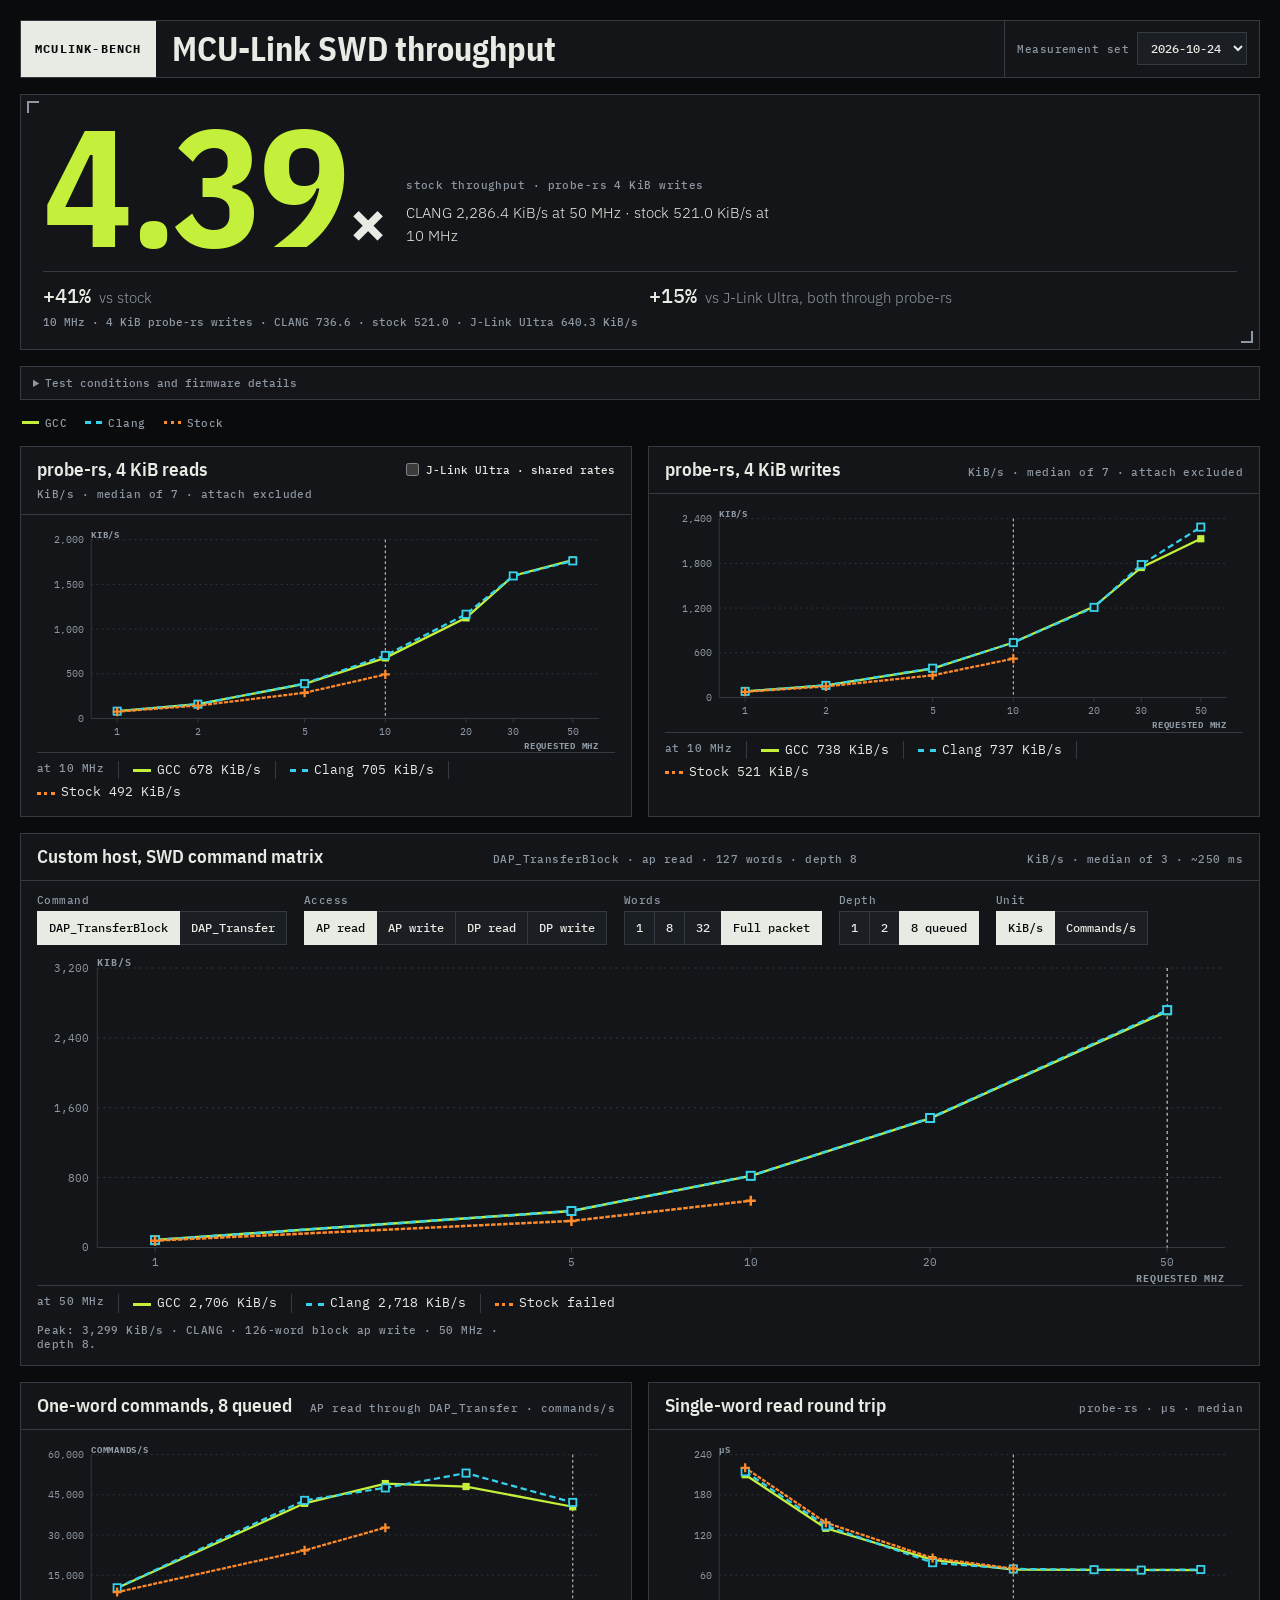
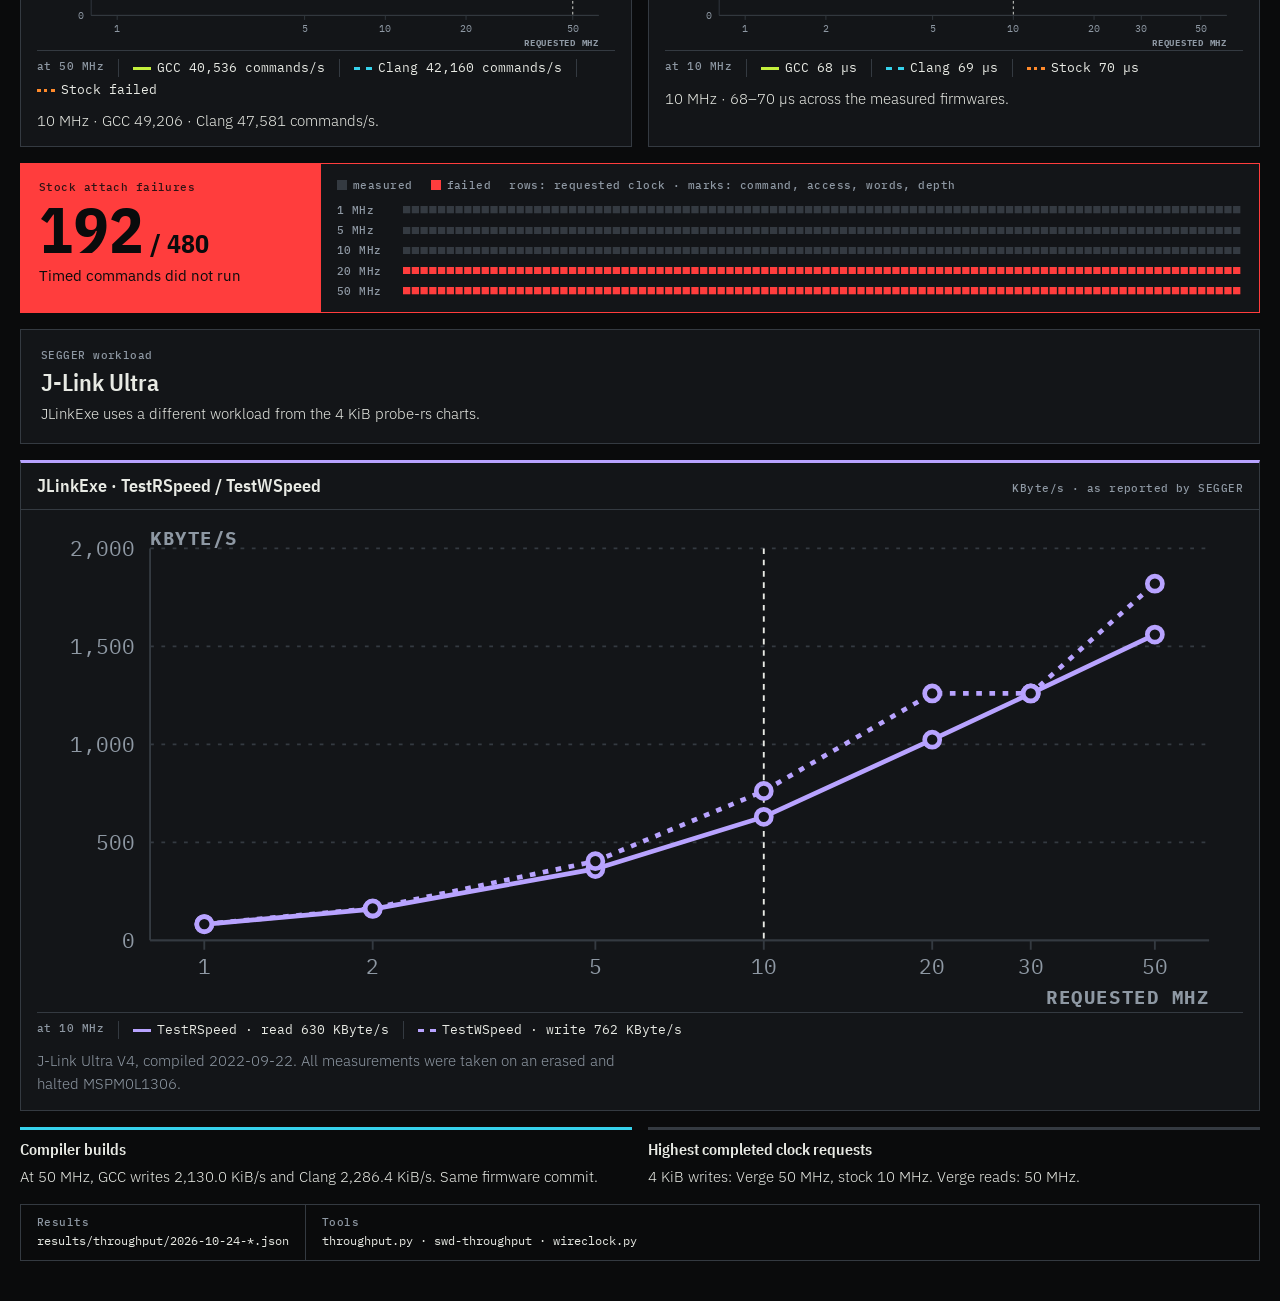
==== commit db2f66eb: "page: overlay the j-link reference and state the comparison rule The J-Link Ultra's probe-rs figures" ====
--- a/page/index.html
+++ b/page/index.html
@@ -3,14 +3,13 @@
 <head>
 <meta charset="utf-8">
 <meta name="viewport" content="width=device-width, initial-scale=1">
-<meta name="description" content="MCU-Link SWD throughput measurements for GCC, Clang and stock firmware, with a separate J-Link reference.">
+<meta name="description" content="MCU-Link SWD throughput: Verge built with GCC and Clang, NXP stock firmware, and a J-Link Ultra reference.">
 <title>MCU-Link SWD throughput</title>
 <link rel="preconnect" href="https://fonts.googleapis.com">
 <link rel="preconnect" href="https://fonts.gstatic.com" crossorigin>
 <link rel="stylesheet" href="https://fonts.googleapis.com/css2?family=IBM+Plex+Mono:wght@400;500&family=IBM+Plex+Sans+Condensed:wght@500;600;700&family=IBM+Plex+Sans:wght@300;400&display=swap">
 <style>
-/* Layout: a results instrument. Title rail, then one dominant reading with the three firmware
-   slabs beside it, then chart modules on a hard grid, the stock fault slab, and a source rail. */
+/* Layout: one headline, a compact firmware key, then the result charts. */
 :root {
   color-scheme: dark;
   --bg: #0a0b0c;
@@ -66,9 +65,11 @@
   padding: 10px 16px; border-left: 1px solid var(--rule);
 }
 .rail-meta span b { color: var(--text); font-weight: 700; }
-
-/* Hero: one dominant reading, firmware slabs beside it */
-.hero { display: grid; grid-template-columns: minmax(0, 1.25fr) minmax(0, 1fr); gap: 16px; }
+.set-picker { display: flex; align-items: center; gap: 8px; padding: 8px 12px; border-left: 1px solid var(--rule); }
+.set-picker select { color: var(--text); background: var(--surface-2); border: 1px solid var(--rule); padding: 7px 9px; font: 500 12px/1.2 var(--label); }
+
+/* Headline */
+.hero { display: block; }
 .reading {
   border: 1px solid var(--rule); background: var(--surface);
   display: grid; grid-template-columns: auto minmax(0, 1fr); gap: 4px 22px; align-items: end;
@@ -86,27 +87,25 @@
 .big small { font-size: 0.42em; color: var(--text); margin-left: 0.04em; }
 .reading-stack { display: grid; gap: 8px; padding-bottom: 6px; min-width: 0; }
 .reading-stack p { margin: 0; max-width: 42ch; color: var(--text); }
-.state-note { margin: 0; padding: 10px 14px; border-left: 3px solid var(--text-2); color: var(--text-2); background: var(--surface); }
-.strip {
-  grid-column: 1 / -1; display: flex; flex-wrap: wrap; gap: 0; margin-top: 16px;
-  border-top: 1px solid var(--rule);
-}
-.strip div { padding: 10px 16px 0 0; margin-right: 16px; min-width: 0; }
-.strip div + div { padding-left: 16px; border-left: 1px solid var(--rule); }
-.strip .v { font: 500 20px/1.2 var(--data); font-variant-numeric: tabular-nums; color: var(--text); text-transform: none; letter-spacing: 0; }
-/* Uppercase would turn the micro sign into a capital Greek mu, which reads as M. */
-.keep { text-transform: none; }
-
-.slabs { display: grid; gap: 8px; grid-template-rows: repeat(3, 1fr); }
-.slab {
-  display: grid; grid-template-columns: 64px minmax(0, 1fr) auto; align-items: center; gap: 14px;
-  color: var(--ink); padding: 10px 16px 10px 0; min-height: 76px;
-}
-.slab.gcc { background: var(--gcc); } .slab.clang { background: var(--clang); } .slab.stock { background: var(--stock); }
-.sigil { justify-self: center; }
-.slab .name { font: 700 26px/1 var(--display); letter-spacing: 0; }
-.slab .sub { font: 500 11px/1.3 var(--label); letter-spacing: 0.02em; opacity: 0.8; }
-.slab .tag { font: 500 13px/1.2 var(--data); text-align: right; }
+.same-clock { grid-column: 1 / -1; display: grid; grid-template-columns: repeat(2, minmax(0, 1fr)); gap: 6px 18px; margin-top: 14px; padding-top: 12px; border-top: 1px solid var(--rule); color: var(--text-2); }
+.same-clock-item { display: flex; align-items: baseline; gap: 8px; }
+.same-clock-item strong { color: var(--text); font: 500 20px/1.2 var(--data); font-variant-numeric: tabular-nums; }
+.same-clock-rates { grid-column: 1 / -1; font: 500 11px/1.4 var(--label); }
+.conditions { border: 1px solid var(--rule); background: var(--surface); }
+.conditions summary { cursor: pointer; padding: 9px 12px; color: var(--text-2); font: 500 11px/1.3 var(--label); }
+.conditions[open] summary { border-bottom: 1px solid var(--rule); }
+.conditions-body { padding: 10px 12px; display: grid; gap: 6px; }
+.conditions-body p { margin: 0; color: var(--text-2); }
+.conditions-meta { display: flex; flex-wrap: wrap; gap: 4px 16px; }
+.conditions-meta span b { color: var(--text); font-weight: 500; }
+.conditions-builds { display: flex; flex-wrap: wrap; gap: 4px 16px; color: var(--text-2); }
+.conditions-builds b { color: var(--text); font-weight: 500; }
+.chart-key { grid-column: 1 / -1; display: flex; flex-wrap: wrap; gap: 6px 18px; padding: 0 2px; color: var(--text-2); }
+.chart-key span { white-space: nowrap; }
+.chart-key i { display: inline-block; width: 17px; height: 0; margin: 0 6px 3px 0; vertical-align: middle; border-top: 3px solid; }
+.chart-key .gcc { border-color: var(--gcc); }
+.chart-key .clang { border-color: var(--clang); border-top-style: dashed; }
+.chart-key .stock { border-color: var(--stock); border-top-style: dotted; }
 
 /* Modules */
 .grid { display: grid; grid-template-columns: repeat(2, minmax(0, 1fr)); gap: 16px; }
@@ -119,6 +118,8 @@
 .mhead h2 { margin: 0; font: 600 19px/1.15 var(--display); letter-spacing: 0; text-wrap: balance; }
 .mbody { padding: 12px 16px 14px; display: grid; gap: 10px; min-width: 0; }
 .mbody p { margin: 0; max-width: 68ch; }
+.chart-reference-toggle { display: inline-flex; align-items: center; gap: 7px; color: var(--text); font: 500 11px/1.3 var(--label); cursor: pointer; }
+.chart-reference-toggle input { margin: 0; accent-color: #b8a3ff; }
 svg.chart { width: 100%; height: auto; display: block; overflow: visible; }
 .readout {
   display: flex; flex-wrap: wrap; gap: 4px 0; border-top: 1px solid var(--rule); padding-top: 8px;
@@ -178,7 +179,7 @@
 .sw { display: inline-block; width: 10px; height: 10px; vertical-align: -1px; margin-right: 6px; }
 
 /* Notes and source rail */
-.notes { display: grid; grid-template-columns: repeat(3, minmax(0, 1fr)); gap: 16px; }
+.notes { display: grid; grid-template-columns: repeat(2, minmax(0, 1fr)); gap: 16px; }
 .note { border-top: 3px solid var(--rule); padding-top: 10px; display: grid; gap: 6px; align-content: start; min-width: 0; }
 .note h3 { margin: 0; font: 600 16px/1.2 var(--display); letter-spacing: 0; }
 .note p { margin: 0; }
@@ -206,14 +207,11 @@
 .jlink-head { padding: 18px 20px; border: 1px solid var(--rule); background: var(--surface); display: grid; gap: 6px; }
 .jlink-head h2 { margin: 0; font: 600 24px/1.15 var(--display); }
 .jlink-head p { margin: 0; max-width: 78ch; }
-.jlink-grid { display: grid; grid-template-columns: repeat(2, minmax(0, 1fr)); gap: 16px; }
+.jlink-grid { display: grid; grid-template-columns: minmax(0, 1fr); gap: 16px; }
 .jlink-grid .module { border-top: 3px solid #b8a3ff; }
 .jlink-grid .mhead h3 { margin: 0; font: 600 18px/1.2 var(--display); }
 .jlink-note { color: var(--text-2); }
-.jlink-table { width: 100%; border-collapse: collapse; font: 400 13px/1.4 var(--data); font-variant-numeric: tabular-nums; }
-.jlink-table th, .jlink-table td { text-align: right; padding: 7px 8px; border-bottom: 1px solid var(--rule); }
-.jlink-table th:first-child, .jlink-table td:first-child { text-align: left; }
-.line.jlink { stroke: #b8a3ff; stroke-dasharray: 9 4 2 4; }
+.line.jlink-read, .line.jlink-write { stroke: #b8a3ff; }
 .line.jlink-write { stroke-dasharray: 3 4; }
 .line.jlink-read { stroke-dasharray: none; }
 .mk.jlink { fill: var(--surface); stroke: #b8a3ff; stroke-width: 2.5; }
@@ -223,12 +221,10 @@
 @media (max-width: 900px) {
   .hero, .grid, .fault, .jlink-grid { grid-template-columns: minmax(0, 1fr); }
   .notes { grid-template-columns: minmax(0, 1fr); }
-  .rail-meta { border-left: 0; border-top: 1px solid var(--rule); }
+  .rail-meta, .set-picker { border-left: 0; border-top: 1px solid var(--rule); }
 }
 @media (max-width: 520px) {
   .reading { grid-template-columns: minmax(0, 1fr); }
-  .slab .name { font-size: 24px; }
-  .slab { grid-template-columns: 48px minmax(0, 1fr) auto; min-height: 64px; }
 }
 </style>
 </head>
@@ -238,26 +234,34 @@
   <header class="rail">
     <div class="rail-id">MCULINK-BENCH</div>
     <h1>MCU-Link SWD throughput</h1>
-    <div class="rail-meta micro" id="meta"></div>
-    <div class="rail-meta seg" id="sets" hidden></div>
+    <label class="set-picker micro" id="sets" hidden>Measurement set <select id="set-select"></select></label>
   </header>
 
   <section class="hero">
     <div class="reading">
-      <div class="big" id="ratio"></div>
+      <div class="big" id="headline-value"></div>
       <div class="reading-stack">
-        <div class="micro" id="ratio-label"></div>
-        <p id="ratio-text"></p>
+        <div class="micro" id="headline-label"></div>
+        <p id="headline-detail"></p>
       </div>
-      <div class="strip micro" id="strip"></div>
+      <div class="same-clock" id="same-clock"></div>
     </div>
-    <div class="slabs" id="slabs"></div>
   </section>
-  <p class="state-note" id="target-state" hidden></p>
+  <details class="conditions" id="conditions">
+    <summary>Test conditions and firmware details</summary>
+    <div class="conditions-body">
+      <p id="target-state" hidden></p>
+      <div class="conditions-meta micro" id="meta"></div>
+      <div class="conditions-builds micro" id="builds"></div>
+    </div>
+  </details>
 
   <section class="grid">
+    <div class="chart-key micro" aria-label="Firmware legend">
+      <span><i class="gcc"></i>GCC</span><span><i class="clang"></i>Clang</span><span><i class="stock"></i>Stock</span>
+    </div>
     <article class="module">
-      <div class="mhead"><h2>probe-rs, 4 KiB reads</h2><span class="micro">KiB/s · median of 7 · attach excluded</span></div>
+      <div class="mhead"><h2>probe-rs, 4 KiB reads</h2><label class="chart-reference-toggle"><input id="jlink-overlay" type="checkbox">J-Link Ultra · shared rates</label><span class="micro">KiB/s · median of 7 · attach excluded</span></div>
       <div class="mbody"><div id="c-read"></div></div>
     </article>
     <article class="module">
@@ -266,11 +270,11 @@
     </article>
 
     <article class="module wide">
-      <div class="mhead"><h2>Custom host, every modeled SWD case</h2><span class="micro" id="x-caption"></span></div>
+      <div class="mhead"><h2>Custom host, SWD command matrix</h2><span class="micro" id="x-caption"></span><span class="micro">KiB/s · median of 3 · ~250 ms</span></div>
       <div class="mbody">
         <div class="controls" id="controls"></div>
         <div id="c-explore"></div>
-        <p class="micro">Pick a clock in any chart to read its values. Each point is the median of three runs of about 0.25 s; the data is checked before any run is timed.</p>
+        <p class="micro" id="x-peak"></p>
       </div>
     </article>
 
@@ -279,7 +283,7 @@
       <div class="mbody"><div id="c-cliff"></div><p id="cliff-text"></p></div>
     </article>
     <article class="module">
-      <div class="mhead"><h2>Single-word round trip</h2><span class="micro">probe-rs · <span class="keep">µs</span> · median</span></div>
+      <div class="mhead"><h2>Single-word read round trip</h2><span class="micro">probe-rs · <span class="keep">µs</span> · median</span></div>
       <div class="mbody"><div id="c-rt"></div><p id="rt-text"></p></div>
     </article>
   </section>
@@ -292,28 +296,23 @@
     </div>
     <div class="fault-main">
       <div class="legend micro">
-        <span><i class="sw" style="background: var(--rule);"></i>one case, measured</span>
-        <span><i class="sw" style="background: var(--fault);"></i>one case, failed</span>
-        <span>rows: clock asked · columns: command, access, words, depth</span>
+        <span><i class="sw" style="background: var(--rule);"></i>measured</span>
+        <span><i class="sw" style="background: var(--fault);"></i>failed</span>
+        <span>rows: requested clock · marks: command, access, words, depth</span>
       </div>
       <div class="pips" id="pips"></div>
-      <p id="fault-text"></p>
     </div>
   </section>
 
   <section class="jlink-head" aria-labelledby="jlink-title">
-    <div class="micro">Separate reference · J-Link Ultra+</div>
-    <h2 id="jlink-title">J-Link Ultra+ on the same target</h2>
+    <div class="micro">SEGGER workload</div>
+    <h2 id="jlink-title">J-Link Ultra</h2>
     <p id="jlink-description"></p>
   </section>
   <section class="jlink-grid" aria-label="J-Link measurements">
     <article class="module">
-      <div class="mhead"><h3>probe-rs · 4 KiB transfers</h3><span class="micro">KiB/s · median transfer time</span></div>
-      <div class="mbody"><div id="jlink-chart"></div><p class="jlink-note" id="jlink-provenance"></p></div>
-    </article>
-    <article class="module">
       <div class="mhead"><h3>JLinkExe · TestRSpeed / TestWSpeed</h3><span class="micro">KByte/s · as reported by SEGGER</span></div>
-      <div class="mbody"><div id="jlink-table"></div><p class="jlink-note" id="jlink-tool-note"></p></div>
+      <div class="mbody"><div id="jlink-chart"></div><p class="jlink-note" id="jlink-tool-note"></p></div>
     </article>
   </section>
 
@@ -321,7 +320,7 @@
   <div id="wire-results">
   <header class="subrail">
     <div class="rail-id">WIRE</div>
-    <h2>The clock on the wire</h2>
+    <h2>Measured SWD clock</h2>
     <div class="rail-meta micro" id="wire-meta"></div>
   </header>
 
@@ -335,28 +334,28 @@
       <div class="mbody"><div id="w-write"></div></div>
     </article>
     <article class="module">
-      <div class="mhead"><h2>Fastest period</h2><span class="micro">MHz · shortest mean period anywhere in a transfer</span></div>
+      <div class="mhead"><h2>Peak SWD rate</h2><span class="micro">MHz · shortest mean period per transfer</span></div>
       <div class="mbody"><div id="w-fast"></div><p id="w-fast-text"></p></div>
     </article>
     <article class="module">
-      <div class="mhead"><h2>How the wire was read</h2><span class="micro" id="w-how-caption"></span></div>
+      <div class="mhead"><h2>Capture notes</h2><span class="micro" id="w-how-caption"></span></div>
       <div class="mbody" id="w-how"></div>
     </article>
   </section>
 
   <section class="fault" id="wire-errors" aria-labelledby="mis-title">
     <div class="fault-side">
-      <div class="micro">Fault · stock, on the wire</div>
+      <div class="micro">Stock acknowledgement errors</div>
       <div class="count" id="mis-count"></div>
-      <p id="mis-title">Misread acknowledges captured, each with OK on the wire</p>
+      <p id="mis-title">Misread acknowledgements</p>
     </div>
     <div class="fault-main">
       <span class="micro" id="trace-caption"></span>
       <div id="trace"></div>
       <div class="legend micro">
-        <span><i class="sw" style="background: var(--text-2);"></i>an interrupt held up the first acknowledge bit, read correctly</span>
-        <span><i class="sw" style="background: var(--fault);"></i>the same, misread</span>
-        <span>rows: clock asked · 2,000 commands of eight DPIDR reads, two deep</span>
+        <span><i class="sw" style="background: var(--text-2);"></i>stall · read correctly</span>
+        <span><i class="sw" style="background: var(--fault);"></i>stall · misread</span>
+        <span>2,000 × eight DPIDR reads · depth 2</span>
       </div>
       <div class="pips" id="stall-pips"></div>
       <p id="mis-text"></p>
@@ -368,19 +367,22 @@
 
   <footer>
     <div><span class="micro">Results</span><code id="results-path"></code></div>
-    <div><span class="micro">Measured by</span><code>tools/throughput.py · tools/swd-throughput · tools/wireclock.py</code></div>
-    <div><span class="micro">Retake</span><code>the README's "Retaking": every date appears here as its own set</code></div>
+    <div><span class="micro">Tools</span><code>throughput.py · swd-throughput · wireclock.py</code></div>
   </footer>
 </div>
 
-<script id="data" type="application/json">{"sets":{"2026-10-20":{"firmwares":[{"label":"gcc","build":"14d05d4","product":"MCU-Link Verge CMSIS-DAP","serial":"CJ3E7A91C2","packets":[3,512],"taken":"2026-10-20T13:07:12+01:00"},{"label":"clang","build":"14d05d4","product":"MCU-Link Verge CMSIS-DAP","serial":"CJ3E7A91C2","packets":[3,512],"taken":"2026-10-20T13:14:02+01:00"},{"label":"stock","build":"V3.172","product":"MCU-Link CMSIS-DAP V3.172","serial":"QK7RM2VTX8D41","packets":[8,512],"taken":"2026-10-20T13:20:49+01:00"}],"custom":{"gcc":{"block|ap-read|1|1|1":[6472,25.3],"block|ap-read|1|2|1":[10127,39.6],"block|ap-read|1|8|1":[10203,39.9],"block|ap-read|8|1|1":[2069,64.7],"block|ap-read|8|2|1":[2372,74.1],"block|ap-read|8|8|1":[2371,74.1],"block|ap-read|32|1|1":[627,78.4],"block|ap-read|32|2|1":[655,81.8],"block|ap-read|32|8|1":[654,81.8],"block|ap-read|127|1|1":[166,82.5],"block|ap-read|127|2|1":[169,84.0],"block|ap-read|127|8|1":[169,84.0],"block|ap-write|1|1|1":[5965,23.3],"block|ap-write|1|2|1":[8931,34.9],"block|ap-write|1|8|1":[9007,35.2],"block|ap-write|8|1|1":[1998,62.4],"block|ap-write|8|2|1":[2306,72.1],"block|ap-write|8|8|1":[2306,72.0],"block|ap-write|32|1|1":[621,77.6],"block|ap-write|32|2|1":[650,81.2],"block|ap-write|32|8|1":[649,81.2],"block|ap-write|126|1|1":[167,82.3],"block|ap-write|126|2|1":[170,83.9],"block|ap-write|126|8|1":[170,83.8],"block|dp-read|1|1|1":[10624,41.5],"block|dp-read|1|2|1":[14494,56.6],"block|dp-read|1|8|1":[19787,77.3],"block|dp-read|8|1|1":[2286,71.4],"block|dp-read|8|2|1":[2673,83.5],"block|dp-read|8|8|1":[2671,83.5],"block|dp-read|32|1|1":[646,80.8],"block|dp-read|32|2|1":[676,84.5],"block|dp-read|32|8|1":[675,84.4],"block|dp-read|127|1|1":[167,83.0],"block|dp-read|127|2|1":[171,84.7],"block|dp-read|127|8|1":[171,84.7],"block|dp-write|1|1|1":[6574,25.7],"block|dp-write|1|2|1":[10185,39.8],"block|dp-write|1|8|1":[10251,40.0],"block|dp-write|8|1|1":[2059,64.4],"block|dp-write|8|2|1":[2381,74.4],"block|dp-write|8|8|1":[2380,74.4],"block|dp-write|32|1|1":[623,77.9],"block|dp-write|32|2|1":[655,81.9],"block|dp-write|32|8|1":[655,81.9],"block|dp-write|126|1|1":[168,82.5],"block|dp-write|126|2|1":[171,84.0],"block|dp-write|126|8|1":[171,84.0],"transfer|ap-read|1|1|1":[6635,25.9],"transfer|ap-read|1|2|1":[10196,39.8],"transfer|ap-read|1|8|1":[10285,40.2],"transfer|ap-read|8|1|1":[1993,62.3],"transfer|ap-read|8|2|1":[2325,72.7],"transfer|ap-read|8|8|1":[2325,72.6],"transfer|ap-read|32|1|1":[609,76.1],"transfer|ap-read|32|2|1":[637,79.6],"transfer|ap-read|32|8|1":[637,79.6],"transfer|ap-read|127|1|1":[161,80.1],"transfer|ap-read|127|2|1":[164,81.6],"transfer|ap-read|127|8|1":[164,81.5],"transfer|ap-write|1|1|1":[5981,23.4],"transfer|ap-write|1|2|1":[8899,34.8],"transfer|ap-write|1|8|1":[9037,35.3],"transfer|ap-write|8|1|1":[1989,62.1],"transfer|ap-write|8|2|1":[2258,70.6],"transfer|ap-write|8|8|1":[2258,70.6],"transfer|ap-write|32|1|1":[604,75.5],"transfer|ap-write|32|2|1":[633,79.1],"transfer|ap-write|32|8|1":[632,79.1],"transfer|ap-write|101|1|1":[201,79.4],"transfer|ap-write|101|2|1":[206,81.3],"transfer|ap-write|101|8|1":[206,81.3],"transfer|dp-read|1|1|1":[10514,41.1],"transfer|dp-read|1|2|1":[14456,56.5],"transfer|dp-read|1|8|1":[19844,77.5],"transfer|dp-read|8|1|1":[2259,70.6],"transfer|dp-read|8|2|1":[2609,81.5],"transfer|dp-read|8|8|1":[2608,81.5],"transfer|dp-read|32|1|1":[630,78.8],"transfer|dp-read|32|2|1":[656,82.0],"transfer|dp-read|32|8|1":[656,82.0],"transfer|dp-read|127|1|1":[162,80.6],"transfer|dp-read|127|2|1":[166,82.2],"transfer|dp-read|127|8|1":[166,82.1],"transfer|dp-write|1|1|1":[6781,26.5],"transfer|dp-write|1|2|1":[10250,40.0],"transfer|dp-write|1|8|1":[10293,40.2],"transfer|dp-write|8|1|1":[2029,63.4],"transfer|dp-write|8|2|1":[2329,72.8],"transfer|dp-write|8|8|1":[2329,72.8],"transfer|dp-write|32|1|1":[609,76.2],"transfer|dp-write|32|2|1":[638,79.8],"transfer|dp-write|32|8|1":[638,79.8],"transfer|dp-write|101|1|1":[202,79.7],"transfer|dp-write|101|2|1":[207,81.6],"transfer|dp-write|101|8|1":[207,81.5],"block|ap-read|1|1|5":[14235,55.6],"block|ap-read|1|2|5":[14431,56.4],"block|ap-read|1|8|5":[41237,161.1],"block|ap-read|8|1|5":[6871,214.7],"block|ap-read|8|2|5":[11090,346.6],"block|ap-read|8|8|5":[11217,350.5],"block|ap-read|32|1|5":[2622,327.8],"block|ap-read|32|2|5":[3213,401.6],"block|ap-read|32|8|5":[3211,401.4],"block|ap-read|127|1|5":[790,391.8],"block|ap-read|127|2|5":[840,416.8],"block|ap-read|127|8|5":[840,416.6],"block|ap-write|1|1|5":[14043,54.9],"block|ap-write|1|2|5":[14309,55.9],"block|ap-write|1|8|5":[37305,145.7],"block|ap-write|8|1|5":[6718,209.9],"block|ap-write|8|2|5":[10855,339.2],"block|ap-write|8|8|5":[10980,343.1],"block|ap-write|32|1|5":[2568,320.9],"block|ap-write|32|2|5":[3194,399.3],"block|ap-write|32|8|5":[3193,399.1],"block|ap-write|126|1|5":[791,389.4],"block|ap-write|126|2|5":[845,416.0],"block|ap-write|126|8|5":[845,415.8],"block|dp-read|1|1|5":[14345,56.0],"block|dp-read|1|2|5":[14427,56.4],"block|dp-read|1|8|5":[51242,200.2],"block|dp-read|8|1|5":[7693,240.4],"block|dp-read|8|2|5":[12494,390.4],"block|dp-read|8|8|5":[12685,396.4],"block|dp-read|32|1|5":[2704,338.0],"block|dp-read|32|2|5":[3324,415.5],"block|dp-read|32|8|5":[3322,415.2],"block|dp-read|127|1|5":[795,394.6],"block|dp-read|127|2|5":[847,420.4],"block|dp-read|127|8|5":[847,420.2],"block|dp-write|1|1|5":[14056,54.9],"block|dp-write|1|2|5":[14394,56.2],"block|dp-write|1|8|5":[41962,163.9],"block|dp-write|8|1|5":[6975,218.0],"block|dp-write|8|2|5":[11244,351.4],"block|dp-write|8|8|5":[11369,355.3],"block|dp-write|32|1|5":[2646,330.8],"block|dp-write|32|2|5":[3224,403.0],"block|dp-write|32|8|5":[3224,403.0],"block|dp-write|126|1|5":[791,389.3],"block|dp-write|126|2|5":[847,417.1],"block|dp-write|126|8|5":[847,416.8],"transfer|ap-read|1|1|5":[14356,56.1],"transfer|ap-read|1|2|5":[14354,56.1],"transfer|ap-read|1|8|5":[42583,166.3],"transfer|ap-read|8|1|5":[6666,208.3],"transfer|ap-read|8|2|5":[10332,322.9],"transfer|ap-read|8|8|5":[10491,327.8],"transfer|ap-read|32|1|5":[2406,300.7],"transfer|ap-read|32|2|5":[2924,365.5],"transfer|ap-read|32|8|5":[2923,365.4],"transfer|ap-read|127|1|5":[719,356.5],"transfer|ap-read|127|2|5":[759,376.6],"transfer|ap-read|127|8|5":[759,376.5],"transfer|ap-write|1|1|5":[14182,55.4],"transfer|ap-write|1|2|5":[14341,56.0],"transfer|ap-write|1|8|5":[37960,148.3],"transfer|ap-write|8|1|5":[6494,202.9],"transfer|ap-write|8|2|5":[10134,316.7],"transfer|ap-write|8|8|5":[10243,320.1],"transfer|ap-write|32|1|5":[2440,305.0],"transfer|ap-write|32|2|5":[2926,365.7],"transfer|ap-write|32|8|5":[2925,365.7],"transfer|ap-write|101|1|5":[894,352.6],"transfer|ap-write|101|2|5":[958,378.0],"transfer|ap-write|101|8|5":[958,377.8],"transfer|dp-read|1|1|5":[14392,56.2],"transfer|dp-read|1|2|5":[14426,56.3],"transfer|dp-read|1|8|5":[49271,192.5],"transfer|dp-read|8|1|5":[7173,224.1],"transfer|dp-read|8|2|5":[11510,359.7],"transfer|dp-read|8|8|5":[11649,364.0],"transfer|dp-read|32|1|5":[2488,311.0],"transfer|dp-read|32|2|5":[3001,375.1],"transfer|dp-read|32|8|5":[3001,375.1],"transfer|dp-read|127|1|5":[721,357.7],"transfer|dp-read|127|2|5":[763,378.4],"transfer|dp-read|127|8|5":[762,378.2],"transfer|dp-write|1|1|5":[14394,56.2],"transfer|dp-write|1|2|5":[14440,56.4],"transfer|dp-write|1|8|5":[42929,167.7],"transfer|dp-write|8|1|5":[6605,206.4],"transfer|dp-write|8|2|5":[10477,327.4],"transfer|dp-write|8|8|5":[10576,330.5],"transfer|dp-write|32|1|5":[2415,301.8],"transfer|dp-write|32|2|5":[2951,368.9],"transfer|dp-write|32|8|5":[2951,368.9],"transfer|dp-write|101|1|5":[897,353.8],"transfer|dp-write|101|2|5":[961,379.0],"transfer|dp-write|101|8|5":[960,378.9],"block|ap-read|1|1|10":[14386,56.2],"block|ap-read|1|2|10":[14363,56.1],"block|ap-read|1|8|10":[50412,196.9],"block|ap-read|8|1|10":[10714,334.8],"block|ap-read|8|2|10":[14462,452.0],"block|ap-read|8|8|10":[20865,652.0],"block|ap-read|32|1|10":[4506,563.3],"block|ap-read|32|2|10":[6127,765.9],"block|ap-read|32|8|10":[6222,777.7],"block|ap-read|127|1|10":[1455,721.7],"block|ap-read|127|2|10":[1647,817.1],"block|ap-read|127|8|10":[1647,816.9],"block|ap-write|1|1|10":[14314,55.9],"block|ap-write|1|2|10":[14424,56.3],"block|ap-write|1|8|10":[51324,200.5],"block|ap-write|8|1|10":[10539,329.4],"block|ap-write|8|2|10":[14415,450.5],"block|ap-write|8|8|10":[20715,647.4],"block|ap-write|32|1|10":[4476,559.4],"block|ap-write|32|2|10":[6161,770.1],"block|ap-write|32|8|10":[6250,781.2],"block|ap-write|126|1|10":[1484,730.6],"block|ap-write|126|2|10":[1674,823.7],"block|ap-write|126|8|10":[1673,823.4],"block|dp-read|1|1|10":[14378,56.2],"block|dp-read|1|2|10":[14393,56.2],"block|dp-read|1|8|10":[35807,139.9],"block|dp-read|8|1|10":[11129,347.8],"block|dp-read|8|2|10":[14380,449.4],"block|dp-read|8|8|10":[23577,736.8],"block|dp-read|32|1|10":[4687,585.9],"block|dp-read|32|2|10":[6379,797.4],"block|dp-read|32|8|10":[6447,805.9],"block|dp-read|127|1|10":[1479,733.6],"block|dp-read|127|2|10":[1663,824.8],"block|dp-read|127|8|10":[1661,824.1],"block|dp-write|1|1|10":[14294,55.8],"block|dp-write|1|2|10":[14389,56.2],"block|dp-write|1|8|10":[50863,198.7],"block|dp-write|8|1|10":[10765,336.4],"block|dp-write|8|2|10":[14395,449.9],"block|dp-write|8|8|10":[21469,670.9],"block|dp-write|32|1|10":[4563,570.4],"block|dp-write|32|2|10":[6287,785.8],"block|dp-write|32|8|10":[6322,790.2],"block|dp-write|126|1|10":[1482,729.5],"block|dp-write|126|2|10":[1679,826.3],"block|dp-write|126|8|10":[1678,825.9],"transfer|ap-read|1|1|10":[14354,56.1],"transfer|ap-read|1|2|10":[14409,56.3],"transfer|ap-read|1|8|10":[51665,201.8],"transfer|ap-read|8|1|10":[10095,315.5],"transfer|ap-read|8|2|10":[14301,446.9],"transfer|ap-read|8|8|10":[18505,578.3],"transfer|ap-read|32|1|10":[3961,495.1],"transfer|ap-read|32|2|10":[5255,656.9],"transfer|ap-read|32|8|10":[5256,657.1],"transfer|ap-read|127|1|10":[1246,618.1],"transfer|ap-read|127|2|10":[1373,681.1],"transfer|ap-read|127|8|10":[1372,680.9],"transfer|ap-write|1|1|10":[14406,56.3],"transfer|ap-write|1|2|10":[14460,56.5],"transfer|ap-write|1|8|10":[50249,196.3],"transfer|ap-write|8|1|10":[9962,311.3],"transfer|ap-write|8|2|10":[14428,450.9],"transfer|ap-write|8|8|10":[18300,571.9],"transfer|ap-write|32|1|10":[3977,497.1],"transfer|ap-write|32|2|10":[5332,666.5],"transfer|ap-write|32|8|10":[5339,667.4],"transfer|ap-write|101|1|10":[1552,612.2],"transfer|ap-write|101|2|10":[1759,694.1],"transfer|ap-write|101|8|10":[1759,693.8],"transfer|dp-read|1|1|10":[14370,56.1],"transfer|dp-read|1|2|10":[14341,56.0],"transfer|dp-read|1|8|10":[28675,112.0],"transfer|dp-read|8|1|10":[10545,329.5],"transfer|dp-read|8|2|10":[14397,449.9],"transfer|dp-read|8|8|10":[20349,635.9],"transfer|dp-read|32|1|10":[4002,500.3],"transfer|dp-read|32|2|10":[5360,670.0],"transfer|dp-read|32|8|10":[5381,672.6],"transfer|dp-read|127|1|10":[1238,614.2],"transfer|dp-read|127|2|10":[1376,682.7],"transfer|dp-read|127|8|10":[1376,682.5],"transfer|dp-write|1|1|10":[14338,56.0],"transfer|dp-write|1|2|10":[14446,56.4],"transfer|dp-write|1|8|10":[49490,193.3],"transfer|dp-write|8|1|10":[10131,316.6],"transfer|dp-write|8|2|10":[14443,451.4],"transfer|dp-write|8|8|10":[18908,590.9],"transfer|dp-write|32|1|10":[3988,498.5],"transfer|dp-write|32|2|10":[5384,673.0],"transfer|dp-write|32|8|10":[5389,673.6],"transfer|dp-write|101|1|10":[1555,613.4],"transfer|dp-write|101|2|10":[1765,696.2],"transfer|dp-write|101|8|10":[1764,695.9],"block|ap-read|1|1|20":[14311,55.9],"block|ap-read|1|2|20":[14368,56.1],"block|ap-read|1|8|20":[48579,189.8],"block|ap-read|8|1|20":[13821,431.9],"block|ap-read|8|2|20":[14385,449.5],"block|ap-read|8|8|20":[33814,1056.7],"block|ap-read|32|1|20":[6794,849.2],"block|ap-read|32|2|20":[10866,1358.2],"block|ap-read|32|8|20":[10982,1372.7],"block|ap-read|127|1|20":[2390,1185.6],"block|ap-read|127|2|20":[2965,1471.1],"block|ap-read|127|8|20":[2963,1470.1],"block|ap-write|1|1|20":[14328,56.0],"block|ap-write|1|2|20":[14344,56.0],"block|ap-write|1|8|20":[39410,153.9],"block|ap-write|8|1|20":[13693,427.9],"block|ap-write|8|2|20":[14319,447.5],"block|ap-write|8|8|20":[34563,1080.1],"block|ap-write|32|1|20":[6768,846.0],"block|ap-write|32|2|20":[11070,1383.7],"block|ap-write|32|8|20":[11196,1399.5],"block|ap-write|126|1|20":[2466,1213.9],"block|ap-write|126|2|20":[3053,1502.6],"block|ap-write|126|8|20":[3052,1502.3],"block|dp-read|1|1|20":[14393,56.2],"block|dp-read|1|2|20":[14384,56.2],"block|dp-read|1|8|20":[24792,96.8],"block|dp-read|8|1|20":[14171,442.8],"block|dp-read|8|2|20":[14419,450.6],"block|dp-read|8|8|20":[38480,1202.5],"block|dp-read|32|1|20":[6765,845.7],"block|dp-read|32|2|20":[11281,1410.1],"block|dp-read|32|8|20":[11417,1427.2],"block|dp-read|127|1|20":[2438,1209.7],"block|dp-read|127|2|20":[2995,1485.9],"block|dp-read|127|8|20":[2994,1485.3],"block|dp-write|1|1|20":[14343,56.0],"block|dp-write|1|2|20":[14403,56.3],"block|dp-write|1|8|20":[39747,155.3],"block|dp-write|8|1|20":[13826,432.1],"block|dp-write|8|2|20":[14364,448.9],"block|dp-write|8|8|20":[35887,1121.5],"block|dp-write|32|1|20":[6937,867.1],"block|dp-write|32|2|20":[11212,1401.5],"block|dp-write|32|8|20":[11343,1417.8],"block|dp-write|126|1|20":[2507,1234.0],"block|dp-write|126|2|20":[3064,1508.1],"block|dp-write|126|8|20":[3063,1507.7],"transfer|ap-read|1|1|20":[14381,56.2],"transfer|ap-read|1|2|20":[14476,56.5],"transfer|ap-read|1|8|20":[36034,140.8],"transfer|ap-read|8|1|20":[13145,410.8],"transfer|ap-read|8|2|20":[14399,450.0],"transfer|ap-read|8|8|20":[28597,893.6],"transfer|ap-read|32|1|20":[5544,692.9],"transfer|ap-read|32|2|20":[8260,1032.6],"transfer|ap-read|32|8|20":[8363,1045.4],"transfer|ap-read|127|1|20":[1895,940.2],"transfer|ap-read|127|2|20":[2198,1090.4],"transfer|ap-read|127|8|20":[2197,1089.7],"transfer|ap-write|1|1|20":[14446,56.4],"transfer|ap-write|1|2|20":[14474,56.5],"transfer|ap-write|1|8|20":[40658,158.8],"transfer|ap-write|8|1|20":[13209,412.8],"transfer|ap-write|8|2|20":[14444,451.4],"transfer|ap-write|8|8|20":[28545,892.0],"transfer|ap-write|32|1|20":[5660,707.4],"transfer|ap-write|32|2|20":[8558,1069.8],"transfer|ap-write|32|8|20":[8657,1082.1],"transfer|ap-write|101|1|20":[2388,942.0],"transfer|ap-write|101|2|20":[2869,1132.0],"transfer|ap-write|101|8|20":[2869,1131.8],"transfer|dp-read|1|1|20":[14366,56.1],"transfer|dp-read|1|2|20":[14367,56.1],"transfer|dp-read|1|8|20":[18192,71.1],"transfer|dp-read|8|1|20":[13470,420.9],"transfer|dp-read|8|2|20":[14422,450.7],"transfer|dp-read|8|8|20":[30546,954.6],"transfer|dp-read|32|1|20":[5676,709.5],"transfer|dp-read|32|2|20":[8448,1056.0],"transfer|dp-read|32|8|20":[8513,1064.2],"transfer|dp-read|127|1|20":[1898,941.6],"transfer|dp-read|127|2|20":[2196,1089.3],"transfer|dp-read|127|8|20":[2195,1088.7],"transfer|dp-write|1|1|20":[14453,56.5],"transfer|dp-write|1|2|20":[14492,56.6],"transfer|dp-write|1|8|20":[35067,137.0],"transfer|dp-write|8|1|20":[13292,415.4],"transfer|dp-write|8|2|20":[14408,450.3],"transfer|dp-write|8|8|20":[29497,921.8],"transfer|dp-write|32|1|20":[5713,714.1],"transfer|dp-write|32|2|20":[8652,1081.5],"transfer|dp-write|32|8|20":[8741,1092.6],"transfer|dp-write|101|1|20":[2358,930.4],"transfer|dp-write|101|2|20":[2879,1135.7],"transfer|dp-write|101|8|20":[2878,1135.3],"block|ap-read|1|1|50":[14421,56.3],"block|ap-read|1|2|50":[14417,56.3],"block|ap-read|1|8|50":[24650,96.3],"block|ap-read|8|1|50":[14386,449.6],"block|ap-read|8|2|50":[14397,449.9],"block|ap-read|8|8|50":[51949,1623.4],"block|ap-read|32|1|50":[10147,1268.4],"block|ap-read|32|2|50":[14354,1794.2],"block|ap-read|32|8|50":[19297,2412.1],"block|ap-read|127|1|50":[3925,1947.0],"block|ap-read|127|2|50":[5389,2673.5],"block|ap-read|127|8|50":[5394,2676.1],"block|ap-write|1|1|50":[14361,56.1],"block|ap-write|1|2|50":[14323,55.9],"block|ap-write|1|8|50":[32673,127.6],"block|ap-write|8|1|50":[14321,447.5],"block|ap-write|8|2|50":[14396,449.9],"block|ap-write|8|8|50":[50865,1589.5],"block|ap-write|32|1|50":[10568,1320.9],"block|ap-write|32|2|50":[14250,1781.3],"block|ap-write|32|8|50":[22664,2833.0],"block|ap-write|126|1|50":[4569,2248.7],"block|ap-write|126|2|50":[6500,3199.2],"block|ap-write|126|8|50":[6582,3239.4],"block|dp-read|1|1|50":[14418,56.3],"block|dp-read|1|2|50":[14314,55.9],"block|dp-read|1|8|50":[21810,85.2],"block|dp-read|8|1|50":[14364,448.9],"block|dp-read|8|2|50":[14365,448.9],"block|dp-read|8|8|50":[53029,1657.1],"block|dp-read|32|1|50":[10273,1284.1],"block|dp-read|32|2|50":[14295,1786.9],"block|dp-read|32|8|50":[20148,2518.5],"block|dp-read|127|1|50":[3928,1948.7],"block|dp-read|127|2|50":[5446,2702.0],"block|dp-read|127|8|50":[5463,2710.0],"block|dp-write|1|1|50":[14338,56.0],"block|dp-write|1|2|50":[14408,56.3],"block|dp-write|1|8|50":[19052,74.4],"block|dp-write|8|1|50":[14262,445.7],"block|dp-write|8|2|50":[14390,449.7],"block|dp-write|8|8|50":[49355,1542.4],"block|dp-write|32|1|50":[10881,1360.1],"block|dp-write|32|2|50":[14343,1792.8],"block|dp-write|32|8|50":[23501,2937.7],"block|dp-write|126|1|50":[4627,2277.3],"block|dp-write|126|2|50":[6597,3247.1],"block|dp-write|126|8|50":[6650,3273.1],"transfer|ap-read|1|1|50":[14352,56.1],"transfer|ap-read|1|2|50":[14409,56.3],"transfer|ap-read|1|8|50":[21586,84.3],"transfer|ap-read|8|1|50":[14150,442.2],"transfer|ap-read|8|2|50":[14409,450.3],"transfer|ap-read|8|8|50":[40161,1255.0],"transfer|ap-read|32|1|50":[7241,905.2],"transfer|ap-read|32|2|50":[12337,1542.1],"transfer|ap-read|32|8|50":[12525,1565.7],"transfer|ap-read|127|1|50":[2582,1281.1],"transfer|ap-read|127|2|50":[3322,1647.9],"transfer|ap-read|127|8|50":[3319,1646.3],"transfer|ap-write|1|1|50":[14422,56.3],"transfer|ap-write|1|2|50":[14420,56.3],"transfer|ap-write|1|8|50":[33542,131.0],"transfer|ap-write|8|1|50":[14291,446.6],"transfer|ap-write|8|2|50":[14347,448.4],"transfer|ap-write|8|8|50":[42435,1326.1],"transfer|ap-write|32|1|50":[7770,971.3],"transfer|ap-write|32|2|50":[14023,1752.8],"transfer|ap-write|32|8|50":[14278,1784.7],"transfer|ap-write|101|1|50":[3618,1427.5],"transfer|ap-write|101|2|50":[4848,1912.7],"transfer|ap-write|101|8|50":[4844,1910.9],"transfer|dp-read|1|1|50":[14382,56.2],"transfer|dp-read|1|2|50":[14354,56.1],"transfer|dp-read|1|8|50":[16059,62.7],"transfer|dp-read|8|1|50":[14262,445.7],"transfer|dp-read|8|2|50":[14422,450.7],"transfer|dp-read|8|8|50":[43137,1348.0],"transfer|dp-read|32|1|50":[7292,911.5],"transfer|dp-read|32|2|50":[12564,1570.5],"transfer|dp-read|32|8|50":[12670,1583.7],"transfer|dp-read|127|1|50":[2586,1282.7],"transfer|dp-read|127|2|50":[3303,1638.8],"transfer|dp-read|127|8|50":[3300,1637.1],"transfer|dp-write|1|1|50":[14262,55.7],"transfer|dp-write|1|2|50":[14406,56.3],"transfer|dp-write|1|8|50":[24499,95.7],"transfer|dp-write|8|1|50":[14313,447.3],"transfer|dp-write|8|2|50":[14340,448.1],"transfer|dp-write|8|8|50":[44449,1389.0],"transfer|dp-write|32|1|50":[7772,971.4],"transfer|dp-write|32|2|50":[14291,1786.3],"transfer|dp-write|32|8|50":[14612,1826.6],"transfer|dp-write|101|1|50":[3645,1438.1],"transfer|dp-write|101|2|50":[4881,1925.8],"transfer|dp-write|101|8|50":[4884,1926.7]},"clang":{"block|ap-read|1|1|1":[6537,25.5],"block|ap-read|1|2|1":[10158,39.7],"block|ap-read|1|8|1":[10252,40.0],"block|ap-read|8|1|1":[2049,64.0],"block|ap-read|8|2|1":[2376,74.3],"block|ap-read|8|8|1":[2374,74.2],"block|ap-read|32|1|1":[626,78.2],"block|ap-read|32|2|1":[655,81.9],"block|ap-read|32|8|1":[655,81.8],"block|ap-read|127|1|1":[166,82.5],"block|ap-read|127|2|1":[169,84.0],"block|ap-read|127|8|1":[169,84.0],"block|ap-write|1|1|1":[5719,22.3],"block|ap-write|1|2|1":[8919,34.8],"block|ap-write|1|8|1":[9039,35.3],"block|ap-write|8|1|1":[1985,62.0],"block|ap-write|8|2|1":[2309,72.2],"block|ap-write|8|8|1":[2308,72.1],"block|ap-write|32|1|1":[619,77.3],"block|ap-write|32|2|1":[650,81.2],"block|ap-write|32|8|1":[649,81.2],"block|ap-write|126|1|1":[167,82.1],"block|ap-write|126|2|1":[170,83.8],"block|ap-write|126|8|1":[170,83.8],"block|dp-read|1|1|1":[10446,40.8],"block|dp-read|1|2|1":[14390,56.2],"block|dp-read|1|8|1":[19881,77.7],"block|dp-read|8|1|1":[2284,71.4],"block|dp-read|8|2|1":[2676,83.6],"block|dp-read|8|8|1":[2671,83.5],"block|dp-read|32|1|1":[645,80.7],"block|dp-read|32|2|1":[676,84.5],"block|dp-read|32|8|1":[676,84.5],"block|dp-read|127|1|1":[168,83.2],"block|dp-read|127|2|1":[171,84.7],"block|dp-read|127|8|1":[171,84.7],"block|dp-write|1|1|1":[6488,25.3],"block|dp-write|1|2|1":[10208,39.9],"block|dp-write|1|8|1":[10293,40.2],"block|dp-write|8|1|1":[2036,63.6],"block|dp-write|8|2|1":[2383,74.5],"block|dp-write|8|8|1":[2382,74.4],"block|dp-write|32|1|1":[625,78.2],"block|dp-write|32|2|1":[656,82.0],"block|dp-write|32|8|1":[655,81.9],"block|dp-write|126|1|1":[168,82.4],"block|dp-write|126|2|1":[171,84.0],"block|dp-write|126|8|1":[171,84.0],"transfer|ap-read|1|1|1":[6490,25.4],"transfer|ap-read|1|2|1":[10187,39.8],"transfer|ap-read|1|8|1":[10309,40.3],"transfer|ap-read|8|1|1":[2019,63.1],"transfer|ap-read|8|2|1":[2328,72.7],"transfer|ap-read|8|8|1":[2326,72.7],"transfer|ap-read|32|1|1":[610,76.2],"transfer|ap-read|32|2|1":[637,79.7],"transfer|ap-read|32|8|1":[637,79.6],"transfer|ap-read|127|1|1":[161,79.9],"transfer|ap-read|127|2|1":[164,81.6],"transfer|ap-read|127|8|1":[164,81.6],"transfer|ap-write|1|1|1":[6171,24.1],"transfer|ap-write|1|2|1":[8894,34.7],"transfer|ap-write|1|8|1":[9057,35.4],"transfer|ap-write|8|1|1":[1979,61.8],"transfer|ap-write|8|2|1":[2264,70.8],"transfer|ap-write|8|8|1":[2263,70.7],"transfer|ap-write|32|1|1":[604,75.5],"transfer|ap-write|32|2|1":[634,79.3],"transfer|ap-write|32|8|1":[634,79.2],"transfer|ap-write|101|1|1":[201,79.3],"transfer|ap-write|101|2|1":[207,81.5],"transfer|ap-write|101|8|1":[206,81.5],"transfer|dp-read|1|1|1":[10463,40.9],"transfer|dp-read|1|2|1":[14377,56.2],"transfer|dp-read|1|8|1":[19948,77.9],"transfer|dp-read|8|1|1":[2186,68.3],"transfer|dp-read|8|2|1":[2619,81.9],"transfer|dp-read|8|8|1":[2618,81.8],"transfer|dp-read|32|1|1":[627,78.4],"transfer|dp-read|32|2|1":[658,82.3],"transfer|dp-read|32|8|1":[658,82.3],"transfer|dp-read|127|1|1":[163,80.9],"transfer|dp-read|127|2|1":[166,82.4],"transfer|dp-read|127|8|1":[166,82.4],"transfer|dp-write|1|1|1":[6576,25.7],"transfer|dp-write|1|2|1":[10227,40.0],"transfer|dp-write|1|8|1":[10311,40.3],"transfer|dp-write|8|1|1":[2021,63.1],"transfer|dp-write|8|2|1":[2335,73.0],"transfer|dp-write|8|8|1":[2334,72.9],"transfer|dp-write|32|1|1":[610,76.2],"transfer|dp-write|32|2|1":[640,79.9],"transfer|dp-write|32|8|1":[639,79.9],"transfer|dp-write|101|1|1":[202,79.7],"transfer|dp-write|101|2|1":[207,81.7],"transfer|dp-write|101|8|1":[207,81.7],"block|ap-read|1|1|5":[14239,55.6],"block|ap-read|1|2|5":[14413,56.3],"block|ap-read|1|8|5":[42179,164.8],"block|ap-read|8|1|5":[6896,215.5],"block|ap-read|8|2|5":[11190,349.7],"block|ap-read|8|8|5":[11310,353.4],"block|ap-read|32|1|5":[2637,329.7],"block|ap-read|32|2|5":[3221,402.6],"block|ap-read|32|8|5":[3220,402.5],"block|ap-read|127|1|5":[791,392.7],"block|ap-read|127|2|5":[841,417.0],"block|ap-read|127|8|5":[840,416.8],"block|ap-write|1|1|5":[13966,54.6],"block|ap-write|1|2|5":[14406,56.3],"block|ap-write|1|8|5":[38217,149.3],"block|ap-write|8|1|5":[6815,213.0],"block|ap-write|8|2|5":[10947,342.1],"block|ap-write|8|8|5":[11028,344.6],"block|ap-write|32|1|5":[2591,323.8],"block|ap-write|32|2|5":[3198,399.8],"block|ap-write|32|8|5":[3197,399.6],"block|ap-write|126|1|5":[796,391.6],"block|ap-write|126|2|5":[846,416.1],"block|ap-write|126|8|5":[845,415.9],"block|dp-read|1|1|5":[14447,56.4],"block|dp-read|1|2|5":[14449,56.4],"block|dp-read|1|8|5":[52809,206.3],"block|dp-read|8|1|5":[7788,243.4],"block|dp-read|8|2|5":[12558,392.4],"block|dp-read|8|8|5":[12748,398.4],"block|dp-read|32|1|5":[2755,344.4],"block|dp-read|32|2|5":[3327,415.9],"block|dp-read|32|8|5":[3327,415.8],"block|dp-read|127|1|5":[796,394.9],"block|dp-read|127|2|5":[848,420.5],"block|dp-read|127|8|5":[847,420.4],"block|dp-write|1|1|5":[14080,55.0],"block|dp-write|1|2|5":[14320,55.9],"block|dp-write|1|8|5":[42749,167.0],"block|dp-write|8|1|5":[6833,213.5],"block|dp-write|8|2|5":[11269,352.2],"block|dp-write|8|8|5":[11418,356.8],"block|dp-write|32|1|5":[2640,330.0],"block|dp-write|32|2|5":[3229,403.6],"block|dp-write|32|8|5":[3228,403.5],"block|dp-write|126|1|5":[790,389.0],"block|dp-write|126|2|5":[848,417.2],"block|dp-write|126|8|5":[847,417.0],"transfer|ap-read|1|1|5":[14312,55.9],"transfer|ap-read|1|2|5":[14433,56.4],"transfer|ap-read|1|8|5":[43314,169.2],"transfer|ap-read|8|1|5":[6587,205.8],"transfer|ap-read|8|2|5":[10458,326.8],"transfer|ap-read|8|8|5":[10564,330.1],"transfer|ap-read|32|1|5":[2422,302.7],"transfer|ap-read|32|2|5":[2931,366.4],"transfer|ap-read|32|8|5":[2928,366.0],"transfer|ap-read|127|1|5":[716,355.3],"transfer|ap-read|127|2|5":[759,376.6],"transfer|ap-read|127|8|5":[759,376.4],"transfer|ap-write|1|1|5":[14188,55.4],"transfer|ap-write|1|2|5":[14369,56.1],"transfer|ap-write|1|8|5":[38508,150.4],"transfer|ap-write|8|1|5":[6515,203.6],"transfer|ap-write|8|2|5":[10270,320.9],"transfer|ap-write|8|8|5":[10379,324.4],"transfer|ap-write|32|1|5":[2470,308.7],"transfer|ap-write|32|2|5":[2955,369.4],"transfer|ap-write|32|8|5":[2954,369.2],"transfer|ap-write|101|1|5":[902,355.8],"transfer|ap-write|101|2|5":[966,381.3],"transfer|ap-write|101|8|5":[966,381.1],"transfer|dp-read|1|1|5":[14328,56.0],"transfer|dp-read|1|2|5":[14401,56.3],"transfer|dp-read|1|8|5":[51940,202.9],"transfer|dp-read|8|1|5":[7276,227.4],"transfer|dp-read|8|2|5":[11737,366.8],"transfer|dp-read|8|8|5":[11891,371.6],"transfer|dp-read|32|1|5":[2547,318.4],"transfer|dp-read|32|2|5":[3053,381.6],"transfer|dp-read|32|8|5":[3051,381.4],"transfer|dp-read|127|1|5":[729,361.4],"transfer|dp-read|127|2|5":[774,384.1],"transfer|dp-read|127|8|5":[774,383.9],"transfer|dp-write|1|1|5":[14296,55.8],"transfer|dp-write|1|2|5":[14446,56.4],"transfer|dp-write|1|8|5":[43319,169.2],"transfer|dp-write|8|1|5":[6607,206.5],"transfer|dp-write|8|2|5":[10629,332.2],"transfer|dp-write|8|8|5":[10714,334.8],"transfer|dp-write|32|1|5":[2438,304.7],"transfer|dp-write|32|2|5":[2981,372.7],"transfer|dp-write|32|8|5":[2980,372.5],"transfer|dp-write|101|1|5":[902,355.9],"transfer|dp-write|101|2|5":[969,382.4],"transfer|dp-write|101|8|5":[968,382.1],"block|ap-read|1|1|10":[14413,56.3],"block|ap-read|1|2|10":[14449,56.4],"block|ap-read|1|8|10":[49406,193.0],"block|ap-read|8|1|10":[10673,333.5],"block|ap-read|8|2|10":[14448,451.5],"block|ap-read|8|8|10":[21154,661.1],"block|ap-read|32|1|10":[4587,573.3],"block|ap-read|32|2|10":[6218,777.2],"block|ap-read|32|8|10":[6245,780.7],"block|ap-read|127|1|10":[1468,728.2],"block|ap-read|127|2|10":[1649,818.0],"block|ap-read|127|8|10":[1648,817.7],"block|ap-write|1|1|10":[14404,56.3],"block|ap-write|1|2|10":[14360,56.1],"block|ap-write|1|8|10":[50150,195.9],"block|ap-write|8|1|10":[10546,329.6],"block|ap-write|8|2|10":[14350,448.4],"block|ap-write|8|8|10":[20873,652.3],"block|ap-write|32|1|10":[4552,569.0],"block|ap-write|32|2|10":[6221,777.6],"block|ap-write|32|8|10":[6267,783.3],"block|ap-write|126|1|10":[1484,730.4],"block|ap-write|126|2|10":[1675,824.5],"block|ap-write|126|8|10":[1674,824.0],"block|dp-read|1|1|10":[14295,55.8],"block|dp-read|1|2|10":[14408,56.3],"block|dp-read|1|8|10":[39308,153.5],"block|dp-read|8|1|10":[11288,352.8],"block|dp-read|8|2|10":[14416,450.5],"block|dp-read|8|8|10":[23830,744.7],"block|dp-read|32|1|10":[4656,582.0],"block|dp-read|32|2|10":[6422,802.7],"block|dp-read|32|8|10":[6465,808.1],"block|dp-read|127|1|10":[1478,733.4],"block|dp-read|127|2|10":[1664,825.4],"block|dp-read|127|8|10":[1663,825.1],"block|dp-write|1|1|10":[14373,56.1],"block|dp-write|1|2|10":[14308,55.9],"block|dp-write|1|8|10":[51855,202.6],"block|dp-write|8|1|10":[10642,332.5],"block|dp-write|8|2|10":[14324,447.6],"block|dp-write|8|8|10":[21668,677.1],"block|dp-write|32|1|10":[4575,571.9],"block|dp-write|32|2|10":[6314,789.2],"block|dp-write|32|8|10":[6336,792.1],"block|dp-write|126|1|10":[1497,736.9],"block|dp-write|126|2|10":[1680,826.8],"block|dp-write|126|8|10":[1679,826.5],"transfer|ap-read|1|1|10":[14422,56.3],"transfer|ap-read|1|2|10":[14406,56.3],"transfer|ap-read|1|8|10":[50679,198.0],"transfer|ap-read|8|1|10":[10049,314.0],"transfer|ap-read|8|2|10":[14382,449.4],"transfer|ap-read|8|8|10":[18769,586.5],"transfer|ap-read|32|1|10":[3938,492.3],"transfer|ap-read|32|2|10":[5276,659.5],"transfer|ap-read|32|8|10":[5279,659.8],"transfer|ap-read|127|1|10":[1233,611.7],"transfer|ap-read|127|2|10":[1373,681.3],"transfer|ap-read|127|8|10":[1372,680.7],"transfer|ap-write|1|1|10":[14380,56.2],"transfer|ap-write|1|2|10":[14334,56.0],"transfer|ap-write|1|8|10":[50380,196.8],"transfer|ap-write|8|1|10":[10026,313.3],"transfer|ap-write|8|2|10":[14396,449.9],"transfer|ap-write|8|8|10":[18760,586.3],"transfer|ap-write|32|1|10":[3992,499.0],"transfer|ap-write|32|2|10":[5427,678.4],"transfer|ap-write|32|8|10":[5438,679.8],"transfer|ap-write|101|1|10":[1578,622.4],"transfer|ap-write|101|2|10":[1788,705.3],"transfer|ap-write|101|8|10":[1787,705.0],"transfer|dp-read|1|1|10":[14463,56.5],"transfer|dp-read|1|2|10":[14372,56.1],"transfer|dp-read|1|8|10":[35545,138.8],"transfer|dp-read|8|1|10":[10647,332.7],"transfer|dp-read|8|2|10":[14407,450.2],"transfer|dp-read|8|8|10":[21113,659.8],"transfer|dp-read|32|1|10":[4064,508.0],"transfer|dp-read|32|2|10":[5537,692.1],"transfer|dp-read|32|8|10":[5541,692.7],"transfer|dp-read|127|1|10":[1269,629.5],"transfer|dp-read|127|2|10":[1414,701.5],"transfer|dp-read|127|8|10":[1413,701.2],"transfer|dp-write|1|1|10":[14405,56.3],"transfer|dp-write|1|2|10":[14402,56.3],"transfer|dp-write|1|8|10":[53369,208.5],"transfer|dp-write|8|1|10":[10106,315.8],"transfer|dp-write|8|2|10":[14409,450.3],"transfer|dp-write|8|8|10":[19392,606.0],"transfer|dp-write|32|1|10":[4009,501.2],"transfer|dp-write|32|2|10":[5480,685.0],"transfer|dp-write|32|8|10":[5490,686.2],"transfer|dp-write|101|1|10":[1571,619.9],"transfer|dp-write|101|2|10":[1793,707.5],"transfer|dp-write|101|8|10":[1792,707.1],"block|ap-read|1|1|20":[14324,56.0],"block|ap-read|1|2|20":[14363,56.1],"block|ap-read|1|8|20":[40117,156.7],"block|ap-read|8|1|20":[13875,433.6],"block|ap-read|8|2|20":[14380,449.4],"block|ap-read|8|8|20":[34835,1088.6],"block|ap-read|32|1|20":[6792,849.0],"block|ap-read|32|2|20":[10967,1370.9],"block|ap-read|32|8|20":[11059,1382.3],"block|ap-read|127|1|20":[2481,1231.0],"block|ap-read|127|2|20":[2971,1473.9],"block|ap-read|127|8|20":[2969,1472.7],"block|ap-write|1|1|20":[14355,56.1],"block|ap-write|1|2|20":[14398,56.2],"block|ap-write|1|8|20":[50351,196.7],"block|ap-write|8|1|20":[13762,430.1],"block|ap-write|8|2|20":[14388,449.6],"block|ap-write|8|8|20":[34816,1088.0],"block|ap-write|32|1|20":[6709,838.7],"block|ap-write|32|2|20":[11129,1391.1],"block|ap-write|32|8|20":[11247,1405.9],"block|ap-write|126|1|20":[2483,1222.0],"block|ap-write|126|2|20":[3058,1505.0],"block|ap-write|126|8|20":[3055,1503.9],"block|dp-read|1|1|20":[14372,56.1],"block|dp-read|1|2|20":[14360,56.1],"block|dp-read|1|8|20":[27291,106.6],"block|dp-read|8|1|20":[14181,443.2],"block|dp-read|8|2|20":[14400,450.0],"block|dp-read|8|8|20":[39280,1227.5],"block|dp-read|32|1|20":[6846,855.7],"block|dp-read|32|2|20":[11321,1415.1],"block|dp-read|32|8|20":[11465,1433.1],"block|dp-read|127|1|20":[2450,1215.5],"block|dp-read|127|2|20":[2999,1487.8],"block|dp-read|127|8|20":[2998,1487.5],"block|dp-write|1|1|20":[14372,56.1],"block|dp-write|1|2|20":[14374,56.1],"block|dp-write|1|8|20":[40634,158.7],"block|dp-write|8|1|20":[13765,430.2],"block|dp-write|8|2|20":[14263,445.7],"block|dp-write|8|8|20":[35859,1120.6],"block|dp-write|32|1|20":[6701,837.6],"block|dp-write|32|2|20":[11272,1409.0],"block|dp-write|32|8|20":[11396,1424.5],"block|dp-write|126|1|20":[2480,1220.6],"block|dp-write|126|2|20":[3068,1510.2],"block|dp-write|126|8|20":[3067,1509.4],"transfer|ap-read|1|1|20":[14292,55.8],"transfer|ap-read|1|2|20":[14346,56.0],"transfer|ap-read|1|8|20":[35006,136.7],"transfer|ap-read|8|1|20":[13101,409.4],"transfer|ap-read|8|2|20":[14323,447.6],"transfer|ap-read|8|8|20":[29245,913.9],"transfer|ap-read|32|1|20":[5540,692.5],"transfer|ap-read|32|2|20":[8285,1035.7],"transfer|ap-read|32|8|20":[8404,1050.6],"transfer|ap-read|127|1|20":[1888,936.7],"transfer|ap-read|127|2|20":[2198,1090.3],"transfer|ap-read|127|8|20":[2197,1089.7],"transfer|ap-write|1|1|20":[14407,56.3],"transfer|ap-write|1|2|20":[14382,56.2],"transfer|ap-write|1|8|20":[48071,187.8],"transfer|ap-write|8|1|20":[13224,413.3],"transfer|ap-write|8|2|20":[14327,447.7],"transfer|ap-write|8|8|20":[29819,931.8],"transfer|ap-write|32|1|20":[5738,717.2],"transfer|ap-write|32|2|20":[8807,1100.9],"transfer|ap-write|32|8|20":[8897,1112.1],"transfer|ap-write|101|1|20":[2405,948.9],"transfer|ap-write|101|2|20":[2943,1161.2],"transfer|ap-write|101|8|20":[2941,1160.2],"transfer|dp-read|1|1|20":[14487,56.6],"transfer|dp-read|1|2|20":[14429,56.4],"transfer|dp-read|1|8|20":[34192,133.6],"transfer|dp-read|8|1|20":[13618,425.6],"transfer|dp-read|8|2|20":[14296,446.8],"transfer|dp-read|8|8|20":[32422,1013.2],"transfer|dp-read|32|1|20":[5864,733.0],"transfer|dp-read|32|2|20":[8734,1091.8],"transfer|dp-read|32|8|20":[8919,1114.8],"transfer|dp-read|127|1|20":[1986,985.4],"transfer|dp-read|127|2|20":[2293,1137.4],"transfer|dp-read|127|8|20":[2292,1136.9],"transfer|dp-write|1|1|20":[14428,56.4],"transfer|dp-write|1|2|20":[14370,56.1],"transfer|dp-write|1|8|20":[39629,154.8],"transfer|dp-write|8|1|20":[13322,416.3],"transfer|dp-write|8|2|20":[14366,448.9],"transfer|dp-write|8|8|20":[30894,965.5],"transfer|dp-write|32|1|20":[5811,726.4],"transfer|dp-write|32|2|20":[8897,1112.2],"transfer|dp-write|32|8|20":[8985,1123.1],"transfer|dp-write|101|1|20":[2410,950.8],"transfer|dp-write|101|2|20":[2953,1165.0],"transfer|dp-write|101|8|20":[2952,1164.5],"block|ap-read|1|1|50":[14450,56.4],"block|ap-read|1|2|50":[14385,56.2],"block|ap-read|1|8|50":[26353,102.9],"block|ap-read|8|1|50":[14400,450.0],"block|ap-read|8|2|50":[14378,449.3],"block|ap-read|8|8|50":[48763,1523.8],"block|ap-read|32|1|50":[10167,1270.9],"block|ap-read|32|2|50":[14370,1796.2],"block|ap-read|32|8|50":[19509,2438.6],"block|ap-read|127|1|50":[3924,1946.9],"block|ap-read|127|2|50":[5397,2677.5],"block|ap-read|127|8|50":[5413,2685.6],"block|ap-write|1|1|50":[14351,56.1],"block|ap-write|1|2|50":[14428,56.4],"block|ap-write|1|8|50":[42265,165.1],"block|ap-write|8|1|50":[14248,445.2],"block|ap-write|8|2|50":[14290,446.5],"block|ap-write|8|8|50":[49951,1561.0],"block|ap-write|32|1|50":[10667,1333.3],"block|ap-write|32|2|50":[14287,1785.9],"block|ap-write|32|8|50":[22802,2850.2],"block|ap-write|126|1|50":[4580,2254.3],"block|ap-write|126|2|50":[6531,3214.3],"block|ap-write|126|8|50":[6599,3247.8],"block|dp-read|1|1|50":[14361,56.1],"block|dp-read|1|2|50":[14367,56.1],"block|dp-read|1|8|50":[21379,83.5],"block|dp-read|8|1|50":[14404,450.1],"block|dp-read|8|2|50":[14383,449.5],"block|dp-read|8|8|50":[51754,1617.3],"block|dp-read|32|1|50":[10287,1285.9],"block|dp-read|32|2|50":[14335,1791.9],"block|dp-read|32|8|50":[20307,2538.4],"block|dp-read|127|1|50":[3969,1969.2],"block|dp-read|127|2|50":[5471,2714.2],"block|dp-read|127|8|50":[5475,2716.0],"block|dp-write|1|1|50":[14407,56.3],"block|dp-write|1|2|50":[14393,56.2],"block|dp-write|1|8|50":[38912,152.0],"block|dp-write|8|1|50":[14363,448.9],"block|dp-write|8|2|50":[14349,448.4],"block|dp-write|8|8|50":[49642,1551.3],"block|dp-write|32|1|50":[10887,1360.9],"block|dp-write|32|2|50":[14327,1790.9],"block|dp-write|32|8|50":[23713,2964.1],"block|dp-write|126|1|50":[4627,2277.6],"block|dp-write|126|2|50":[6602,3249.3],"block|dp-write|126|8|50":[6669,3282.2],"transfer|ap-read|1|1|50":[14397,56.2],"transfer|ap-read|1|2|50":[14396,56.2],"transfer|ap-read|1|8|50":[36473,142.5],"transfer|ap-read|8|1|50":[14149,442.2],"transfer|ap-read|8|2|50":[14439,451.2],"transfer|ap-read|8|8|50":[42055,1314.2],"transfer|ap-read|32|1|50":[7463,932.9],"transfer|ap-read|32|2|50":[12463,1557.9],"transfer|ap-read|32|8|50":[12598,1574.8],"transfer|ap-read|127|1|50":[2600,1290.1],"transfer|ap-read|127|2|50":[3318,1646.0],"transfer|ap-read|127|8|50":[3316,1644.9],"transfer|ap-write|1|1|50":[12716,49.7],"transfer|ap-write|1|2|50":[14428,56.4],"transfer|ap-write|1|8|50":[41215,161.0],"transfer|ap-write|8|1|50":[14238,444.9],"transfer|ap-write|8|2|50":[14374,449.2],"transfer|ap-write|8|8|50":[44448,1389.0],"transfer|ap-write|32|1|50":[7839,979.8],"transfer|ap-write|32|2|50":[14309,1788.6],"transfer|ap-write|32|8|50":[14959,1869.8],"transfer|ap-write|101|1|50":[3788,1494.4],"transfer|ap-write|101|2|50":[5060,1996.5],"transfer|ap-write|101|8|50":[5060,1996.2],"transfer|dp-read|1|1|50":[14317,55.9],"transfer|dp-read|1|2|50":[14425,56.3],"transfer|dp-read|1|8|50":[23754,92.8],"transfer|dp-read|8|1|50":[14226,444.5],"transfer|dp-read|8|2|50":[14349,448.4],"transfer|dp-read|8|8|50":[46518,1453.7],"transfer|dp-read|32|1|50":[7794,974.3],"transfer|dp-read|32|2|50":[13355,1669.3],"transfer|dp-read|32|8|50":[13571,1696.3],"transfer|dp-read|127|1|50":[2778,1378.2],"transfer|dp-read|127|2|50":[3525,1748.5],"transfer|dp-read|127|8|50":[3523,1747.7],"transfer|dp-write|1|1|50":[14358,56.1],"transfer|dp-write|1|2|50":[14449,56.4],"transfer|dp-write|1|8|50":[39517,154.4],"transfer|dp-write|8|1|50":[14283,446.3],"transfer|dp-write|8|2|50":[14374,449.2],"transfer|dp-write|8|8|50":[47649,1489.0],"transfer|dp-write|32|1|50":[7845,980.6],"transfer|dp-write|32|2|50":[14249,1781.1],"transfer|dp-write|32|8|50":[15325,1915.7],"transfer|dp-write|101|1|50":[3789,1494.8],"transfer|dp-write|101|2|50":[5092,2009.1],"transfer|dp-write|101|8|50":[5099,2011.9]},"stock":{"block|ap-read|1|1|1":[6444,25.2],"block|ap-read|1|2|1":[8607,33.6],"block|ap-read|1|8|1":[8728,34.1],"block|ap-read|8|1|1":[1989,62.1],"block|ap-read|8|2|1":[2171,67.9],"block|ap-read|8|8|1":[2170,67.8],"block|ap-read|32|1|1":[588,73.5],"block|ap-read|32|2|1":[607,75.9],"block|ap-read|32|8|1":[607,75.8],"block|ap-read|127|1|1":[156,77.3],"block|ap-read|127|2|1":[158,78.2],"block|ap-read|127|8|1":[158,78.2],"block|ap-write|1|1|1":[5775,22.6],"block|ap-write|1|2|1":[7686,30.0],"block|ap-write|1|8|1":[7796,30.5],"block|ap-write|8|1|1":[1926,60.2],"block|ap-write|8|2|1":[2117,66.2],"block|ap-write|8|8|1":[2115,66.1],"block|ap-write|32|1|1":[584,73.0],"block|ap-write|32|2|1":[605,75.6],"block|ap-write|32|8|1":[605,75.6],"block|ap-write|126|1|1":[157,77.2],"block|ap-write|126|2|1":[159,78.4],"block|ap-write|126|8|1":[159,78.4],"block|dp-read|1|1|1":[10372,40.5],"block|dp-read|1|2|1":[14405,56.3],"block|dp-read|1|8|1":[15302,59.8],"block|dp-read|8|1|1":[2139,66.8],"block|dp-read|8|2|1":[2431,76.0],"block|dp-read|8|8|1":[2430,75.9],"block|dp-read|32|1|1":[605,75.6],"block|dp-read|32|2|1":[626,78.2],"block|dp-read|32|8|1":[626,78.2],"block|dp-read|127|1|1":[156,77.5],"block|dp-read|127|2|1":[159,78.8],"block|dp-read|127|8|1":[159,78.8],"block|dp-write|1|1|1":[6429,25.1],"block|dp-write|1|2|1":[8680,33.9],"block|dp-write|1|8|1":[8751,34.2],"block|dp-write|8|1|1":[1989,62.2],"block|dp-write|8|2|1":[2182,68.2],"block|dp-write|8|8|1":[2181,68.2],"block|dp-write|32|1|1":[589,73.6],"block|dp-write|32|2|1":[610,76.3],"block|dp-write|32|8|1":[610,76.2],"block|dp-write|126|1|1":[157,77.4],"block|dp-write|126|2|1":[160,78.6],"block|dp-write|126|8|1":[160,78.6],"transfer|ap-read|1|1|1":[6421,25.1],"transfer|ap-read|1|2|1":[8593,33.6],"transfer|ap-read|1|8|1":[8711,34.0],"transfer|ap-read|8|1|1":[1981,61.9],"transfer|ap-read|8|2|1":[2161,67.5],"transfer|ap-read|8|8|1":[2160,67.5],"transfer|ap-read|32|1|1":[582,72.7],"transfer|ap-read|32|2|1":[604,75.5],"transfer|ap-read|32|8|1":[604,75.5],"transfer|ap-read|127|1|1":[154,76.3],"transfer|ap-read|127|2|1":[157,77.8],"transfer|ap-read|127|8|1":[157,77.7],"transfer|ap-write|1|1|1":[5837,22.8],"transfer|ap-write|1|2|1":[7673,30.0],"transfer|ap-write|1|8|1":[7777,30.4],"transfer|ap-write|8|1|1":[1909,59.6],"transfer|ap-write|8|2|1":[2108,65.9],"transfer|ap-write|8|8|1":[2106,65.8],"transfer|ap-write|32|1|1":[580,72.5],"transfer|ap-write|32|2|1":[602,75.3],"transfer|ap-write|32|8|1":[602,75.3],"transfer|ap-write|101|1|1":[193,76.3],"transfer|ap-write|101|2|1":[197,77.8],"transfer|ap-write|101|8|1":[197,77.8],"transfer|dp-read|1|1|1":[10414,40.7],"transfer|dp-read|1|2|1":[14362,56.1],"transfer|dp-read|1|8|1":[15258,59.6],"transfer|dp-read|8|1|1":[2130,66.6],"transfer|dp-read|8|2|1":[2419,75.6],"transfer|dp-read|8|8|1":[2417,75.5],"transfer|dp-read|32|1|1":[599,74.8],"transfer|dp-read|32|2|1":[623,77.8],"transfer|dp-read|32|8|1":[622,77.8],"transfer|dp-read|127|1|1":[155,77.0],"transfer|dp-read|127|2|1":[158,78.4],"transfer|dp-read|127|8|1":[158,78.4],"transfer|dp-write|1|1|1":[6538,25.5],"transfer|dp-write|1|2|1":[8479,33.1],"transfer|dp-write|1|8|1":[8730,34.1],"transfer|dp-write|8|1|1":[1977,61.8],"transfer|dp-write|8|2|1":[2172,67.9],"transfer|dp-write|8|8|1":[2170,67.8],"transfer|dp-write|32|1|1":[588,73.5],"transfer|dp-write|32|2|1":[607,75.9],"transfer|dp-write|32|8|1":[607,75.9],"transfer|dp-write|101|1|1":[194,76.6],"transfer|dp-write|101|2|1":[198,78.0],"transfer|dp-write|101|8|1":[198,78.0],"block|ap-read|1|1|5":[14136,55.2],"block|ap-read|1|2|5":[14396,56.2],"block|ap-read|1|8|5":[24403,95.3],"block|ap-read|8|1|5":[5781,180.6],"block|ap-read|8|2|5":[7682,240.0],"block|ap-read|8|8|5":[7729,241.5],"block|ap-read|32|1|5":[2059,257.4],"block|ap-read|32|2|5":[2313,289.1],"block|ap-read|32|8|5":[2312,289.0],"block|ap-read|127|1|5":[590,292.5],"block|ap-read|127|2|5":[613,303.9],"block|ap-read|127|8|5":[612,303.8],"block|ap-write|1|1|5":[13665,53.4],"block|ap-write|1|2|5":[14328,56.0],"block|ap-write|1|8|5":[22608,88.3],"block|ap-write|8|1|5":[5852,182.9],"block|ap-write|8|2|5":[7530,235.3],"block|ap-write|8|8|5":[7650,239.0],"block|ap-write|32|1|5":[2068,258.5],"block|ap-write|32|2|5":[2341,292.6],"block|ap-write|32|8|5":[2339,292.4],"block|ap-write|126|1|5":[602,296.4],"block|ap-write|126|2|5":[629,309.8],"block|ap-write|126|8|5":[629,309.6],"block|dp-read|1|1|5":[14388,56.2],"block|dp-read|1|2|5":[14402,56.3],"block|dp-read|1|8|5":[34412,134.4],"block|dp-read|8|1|5":[6336,198.0],"block|dp-read|8|2|5":[8491,265.3],"block|dp-read|8|8|5":[8545,267.0],"block|dp-read|32|1|5":[2148,268.5],"block|dp-read|32|2|5":[2381,297.6],"block|dp-read|32|8|5":[2380,297.5],"block|dp-read|127|1|5":[597,296.4],"block|dp-read|127|2|5":[617,306.2],"block|dp-read|127|8|5":[617,306.0],"block|dp-write|1|1|5":[14004,54.7],"block|dp-write|1|2|5":[14311,55.9],"block|dp-write|1|8|5":[24587,96.0],"block|dp-write|8|1|5":[5993,187.3],"block|dp-write|8|2|5":[7795,243.6],"block|dp-write|8|8|5":[7866,245.8],"block|dp-write|32|1|5":[2106,263.3],"block|dp-write|32|2|5":[2361,295.1],"block|dp-write|32|8|5":[2359,294.9],"block|dp-write|126|1|5":[608,299.0],"block|dp-write|126|2|5":[631,310.5],"block|dp-write|126|8|5":[630,310.3],"transfer|ap-read|1|1|5":[14249,55.7],"transfer|ap-read|1|2|5":[14472,56.5],"transfer|ap-read|1|8|5":[24292,94.9],"transfer|ap-read|8|1|5":[5856,183.0],"transfer|ap-read|8|2|5":[7444,232.6],"transfer|ap-read|8|8|5":[7601,237.5],"transfer|ap-read|32|1|5":[2029,253.6],"transfer|ap-read|32|2|5":[2267,283.4],"transfer|ap-read|32|8|5":[2266,283.2],"transfer|ap-read|127|1|5":[577,286.1],"transfer|ap-read|127|2|5":[600,297.6],"transfer|ap-read|127|8|5":[600,297.4],"transfer|ap-write|1|1|5":[13747,53.7],"transfer|ap-write|1|2|5":[14392,56.2],"transfer|ap-write|1|8|5":[22280,87.0],"transfer|ap-write|8|1|5":[5782,180.7],"transfer|ap-write|8|2|5":[7452,232.9],"transfer|ap-write|8|8|5":[7528,235.2],"transfer|ap-write|32|1|5":[2010,251.2],"transfer|ap-write|32|2|5":[2297,287.2],"transfer|ap-write|32|8|5":[2297,287.1],"transfer|ap-write|101|1|5":[731,288.3],"transfer|ap-write|101|2|5":[766,302.4],"transfer|ap-write|101|8|5":[766,302.2],"transfer|dp-read|1|1|5":[14391,56.2],"transfer|dp-read|1|2|5":[14392,56.2],"transfer|dp-read|1|8|5":[34282,133.9],"transfer|dp-read|8|1|5":[6236,194.9],"transfer|dp-read|8|2|5":[8298,259.3],"transfer|dp-read|8|8|5":[8382,261.9],"transfer|dp-read|32|1|5":[2044,255.5],"transfer|dp-read|32|2|5":[2336,292.0],"transfer|dp-read|32|8|5":[2335,291.8],"transfer|dp-read|127|1|5":[582,288.6],"transfer|dp-read|127|2|5":[605,300.3],"transfer|dp-read|127|8|5":[605,300.1],"transfer|dp-write|1|1|5":[14280,55.8],"transfer|dp-write|1|2|5":[14536,56.8],"transfer|dp-write|1|8|5":[24422,95.4],"transfer|dp-write|8|1|5":[5829,182.2],"transfer|dp-write|8|2|5":[7658,239.3],"transfer|dp-write|8|8|5":[7734,241.7],"transfer|dp-write|32|1|5":[2075,259.4],"transfer|dp-write|32|2|5":[2316,289.5],"transfer|dp-write|32|8|5":[2312,289.0],"transfer|dp-write|101|1|5":[734,289.5],"transfer|dp-write|101|2|5":[768,303.2],"transfer|dp-write|101|8|5":[768,303.0],"block|ap-read|1|1|10":[14338,56.0],"block|ap-read|1|2|10":[14409,56.3],"block|ap-read|1|8|10":[32847,128.3],"block|ap-read|8|1|10":[8343,260.7],"block|ap-read|8|2|10":[12445,388.9],"block|ap-read|8|8|10":[12554,392.3],"block|ap-read|32|1|10":[3348,418.5],"block|ap-read|32|2|10":[3996,499.5],"block|ap-read|32|8|10":[3995,499.4],"block|ap-read|127|1|10":[1014,503.1],"block|ap-read|127|2|10":[1080,535.9],"block|ap-read|127|8|10":[1080,535.7],"block|ap-write|1|1|10":[14299,55.9],"block|ap-write|1|2|10":[14382,56.2],"block|ap-write|1|8|10":[31140,121.6],"block|ap-write|8|1|10":[8331,260.4],"block|ap-write|8|2|10":[12450,389.1],"block|ap-write|8|8|10":[12588,393.4],"block|ap-write|32|1|10":[3469,433.6],"block|ap-write|32|2|10":[4107,513.3],"block|ap-write|32|8|10":[4106,513.2],"block|ap-write|126|1|10":[1058,520.8],"block|ap-write|126|2|10":[1129,555.6],"block|ap-write|126|8|10":[1128,555.3],"block|dp-read|1|1|10":[14349,56.1],"block|dp-read|1|2|10":[14441,56.4],"block|dp-read|1|8|10":[42141,164.6],"block|dp-read|8|1|10":[9573,299.2],"block|dp-read|8|2|10":[13566,423.9],"block|dp-read|8|8|10":[13742,429.4],"block|dp-read|32|1|10":[3434,429.2],"block|dp-read|32|2|10":[4109,513.7],"block|dp-read|32|8|10":[4107,513.4],"block|dp-read|127|1|10":[1021,506.4],"block|dp-read|127|2|10":[1088,540.0],"block|dp-read|127|8|10":[1088,539.7],"block|dp-write|1|1|10":[14340,56.0],"block|dp-write|1|2|10":[14397,56.2],"block|dp-write|1|8|10":[33481,130.8],"block|dp-write|8|1|10":[8561,267.5],"block|dp-write|8|2|10":[12758,398.7],"block|dp-write|8|8|10":[12916,403.6],"block|dp-write|32|1|10":[3434,429.3],"block|dp-write|32|2|10":[4142,517.7],"block|dp-write|32|8|10":[4139,517.3],"block|dp-write|126|1|10":[1049,516.1],"block|dp-write|126|2|10":[1131,556.8],"block|dp-write|126|8|10":[1131,556.4],"transfer|ap-read|1|1|10":[14380,56.2],"transfer|ap-read|1|2|10":[14439,56.4],"transfer|ap-read|1|8|10":[32798,128.1],"transfer|ap-read|8|1|10":[7907,247.1],"transfer|ap-read|8|2|10":[12106,378.3],"transfer|ap-read|8|8|10":[12219,381.8],"transfer|ap-read|32|1|10":[3276,409.5],"transfer|ap-read|32|2|10":[3862,482.8],"transfer|ap-read|32|8|10":[3859,482.4],"transfer|ap-read|127|1|10":[986,489.4],"transfer|ap-read|127|2|10":[1041,516.7],"transfer|ap-read|127|8|10":[1041,516.2],"transfer|ap-write|1|1|10":[14401,56.3],"transfer|ap-write|1|2|10":[14465,56.5],"transfer|ap-write|1|8|10":[31124,121.6],"transfer|ap-write|8|1|10":[8036,251.1],"transfer|ap-write|8|2|10":[12156,379.9],"transfer|ap-write|8|8|10":[12255,383.0],"transfer|ap-write|32|1|10":[3333,416.7],"transfer|ap-write|32|2|10":[3975,496.9],"transfer|ap-write|32|8|10":[3974,496.8],"transfer|ap-write|101|1|10":[1251,493.6],"transfer|ap-write|101|2|10":[1351,533.1],"transfer|ap-write|101|8|10":[1351,532.8],"transfer|dp-read|1|1|10":[14390,56.2],"transfer|dp-read|1|2|10":[14382,56.2],"transfer|dp-read|1|8|10":[41692,162.9],"transfer|dp-read|8|1|10":[9200,287.5],"transfer|dp-read|8|2|10":[13189,412.2],"transfer|dp-read|8|8|10":[13350,417.2],"transfer|dp-read|32|1|10":[3340,417.5],"transfer|dp-read|32|2|10":[3977,497.1],"transfer|dp-read|32|8|10":[3975,496.9],"transfer|dp-read|127|1|10":[995,493.8],"transfer|dp-read|127|2|10":[1052,521.8],"transfer|dp-read|127|8|10":[1051,521.3],"transfer|dp-write|1|1|10":[14423,56.3],"transfer|dp-write|1|2|10":[14392,56.2],"transfer|dp-write|1|8|10":[33174,129.6],"transfer|dp-write|8|1|10":[8027,250.8],"transfer|dp-write|8|2|10":[12447,389.0],"transfer|dp-write|8|8|10":[12570,392.8],"transfer|dp-write|32|1|10":[3388,423.5],"transfer|dp-write|32|2|10":[4009,501.1],"transfer|dp-write|32|8|10":[4007,500.8],"transfer|dp-write|101|1|10":[1248,492.5],"transfer|dp-write|101|2|10":[1355,534.6],"transfer|dp-write|101|8|10":[1354,534.3],"block|ap-read|1|1|20":[14422,56.3],"block|ap-read|1|2|20":[14398,56.2],"block|ap-read|1|8|20":[36932,144.3],"block|ap-read|8|1|20":[10627,332.1],"block|ap-read|8|2|20":[14381,449.4],"block|ap-read|8|8|20":[15734,491.7],"block|ap-read|32|1|20":[4252,531.5],"block|ap-read|32|2|20":[5228,653.5],"block|ap-read|32|8|20":[5227,653.4],"block|ap-read|127|1|20":[1319,654.3],"block|ap-read|127|2|20":[1435,712.0],"block|ap-read|127|8|20":[1434,711.5],"block|ap-write|1|1|20":[14375,56.2],"block|ap-write|1|2|20":[14377,56.2],"block|ap-write|1|8|20":[35439,138.4],"block|ap-write|8|1|20":[10309,322.1],"block|ap-write|8|2|20":[14391,449.7],"block|ap-write|8|8|20":[15499,484.4],"block|ap-write|32|1|20":[4161,520.1],"block|ap-write|32|2|20":[5237,654.6],"block|ap-write|32|8|20":[5244,655.5],"block|ap-write|126|1|20":[1326,652.8],"block|ap-write|126|2|20":[1461,719.0],"block|ap-write|126|8|20":[1460,718.6],"block|dp-read|1|1|20":[14059,54.9],"block|dp-read|1|2|20":[14161,55.3],"block|dp-read|1|8|20":[45449,177.5],"block|dp-read|8|1|20":[10915,341.1],"block|dp-read|8|2|20":[14345,448.3],"block|dp-read|8|8|20":[17096,534.2],"block|dp-read|32|1|20":[4313,539.1],"block|dp-read|32|2|20":[5365,670.7],"block|dp-read|32|8|20":[5371,671.3],"block|dp-read|127|1|20":[1324,657.1],"block|dp-read|127|2|20":[1446,717.2],"block|dp-read|127|8|20":[1445,716.7],"block|dp-write|1|1|20":[14366,56.1],"block|dp-write|1|2|20":[14326,56.0],"block|dp-write|1|8|20":[37455,146.3],"block|dp-write|8|1|20":[10362,323.8],"block|dp-write|8|2|20":[14361,448.8],"block|dp-write|8|8|20":[15879,496.2],"block|dp-write|32|1|20":[4167,520.9],"block|dp-write|32|2|20":[5284,660.5],"block|dp-write|32|8|20":[5287,660.9],"block|dp-write|126|1|20":[1341,660.1],"block|dp-write|126|2|20":[1464,720.6],"block|dp-write|126|8|20":[1463,720.1],"transfer|ap-read|1|1|20":[14364,56.1],"transfer|ap-read|1|2|20":[14482,56.6],"transfer|ap-read|1|8|20":[37022,144.6],"transfer|ap-read|8|1|20":[10167,317.7],"transfer|ap-read|8|2|20":[14367,449.0],"transfer|ap-read|8|8|20":[15208,475.3],"transfer|ap-read|32|1|20":[4021,502.6],"transfer|ap-read|32|2|20":[4999,624.8],"transfer|ap-read|32|8|20":[4997,624.7],"transfer|ap-read|127|1|20":[1252,621.2],"transfer|ap-read|127|2|20":[1367,678.3],"transfer|ap-read|127|8|20":[1366,677.5],"transfer|ap-write|1|1|20":[14382,56.2],"transfer|ap-write|1|2|20":[14418,56.3],"transfer|ap-write|1|8|20":[35284,137.8],"transfer|ap-write|8|1|20":[10161,317.5],"transfer|ap-write|8|2|20":[14366,448.9],"transfer|ap-write|8|8|20":[15004,468.9],"transfer|ap-write|32|1|20":[4025,503.2],"transfer|ap-write|32|2|20":[5028,628.6],"transfer|ap-write|32|8|20":[5031,628.9],"transfer|ap-write|101|1|20":[1566,618.0],"transfer|ap-write|101|2|20":[1730,682.4],"transfer|ap-write|101|8|20":[1729,682.0],"transfer|dp-read|1|1|20":[14393,56.2],"transfer|dp-read|1|2|20":[14439,56.4],"transfer|dp-read|1|8|20":[45418,177.4],"transfer|dp-read|8|1|20":[10765,336.4],"transfer|dp-read|8|2|20":[14322,447.6],"transfer|dp-read|8|8|20":[16506,515.8],"transfer|dp-read|32|1|20":[4043,505.4],"transfer|dp-read|32|2|20":[5141,642.6],"transfer|dp-read|32|8|20":[5145,643.1],"transfer|dp-read|127|1|20":[1263,626.8],"transfer|dp-read|127|2|20":[1382,685.4],"transfer|dp-read|127|8|20":[1381,684.9],"transfer|dp-write|1|1|20":[14397,56.2],"transfer|dp-write|1|2|20":[14429,56.4],"transfer|dp-write|1|8|20":[37071,144.8],"transfer|dp-write|8|1|20":[10278,321.2],"transfer|dp-write|8|2|20":[14386,449.6],"transfer|dp-write|8|8|20":[15358,479.9],"transfer|dp-write|32|1|20":[4025,503.1],"transfer|dp-write|32|2|20":[5069,633.7],"transfer|dp-write|32|8|20":[5071,633.8],"transfer|dp-write|101|1|20":[1568,618.6],"transfer|dp-write|101|2|20":[1734,684.2],"transfer|dp-write|101|8|20":[1733,683.7],"block|ap-read|1|1|50":[14451,56.5],"block|ap-read|1|2|50":[14353,56.1],"block|ap-read|1|8|50":null,"block|ap-read|8|1|50":[10896,340.5],"block|ap-read|8|2|50":null,"block|ap-read|8|8|50":null,"block|ap-read|32|1|50":[4507,563.4],"block|ap-read|32|2|50":null,"block|ap-read|32|8|50":null,"block|ap-read|127|1|50":[1415,702.0],"block|ap-read|127|2|50":null,"block|ap-read|127|8|50":null,"block|ap-write|1|1|50":[14400,56.2],"block|ap-write|1|2|50":[14464,56.5],"block|ap-write|1|8|50":null,"block|ap-write|8|1|50":[10842,338.8],"block|ap-write|8|2|50":null,"block|ap-write|8|8|50":null,"block|ap-write|32|1|50":[4611,576.4],"block|ap-write|32|2|50":null,"block|ap-write|32|8|50":null,"block|ap-write|126|1|50":[1490,733.4],"block|ap-write|126|2|50":null,"block|ap-write|126|8|50":null,"block|dp-read|1|1|50":[14417,56.3],"block|dp-read|1|2|50":[14421,56.3],"block|dp-read|1|8|50":null,"block|dp-read|8|1|50":[11570,361.5],"block|dp-read|8|2|50":null,"block|dp-read|8|8|50":null,"block|dp-read|32|1|50":[4607,575.8],"block|dp-read|32|2|50":null,"block|dp-read|32|8|50":null,"block|dp-read|127|1|50":[1427,707.9],"block|dp-read|127|2|50":null,"block|dp-read|127|8|50":null,"block|dp-write|1|1|50":[14368,56.1],"block|dp-write|1|2|50":[14342,56.0],"block|dp-write|1|8|50":null,"block|dp-write|8|1|50":[10990,343.4],"block|dp-write|8|2|50":null,"block|dp-write|8|8|50":null,"block|dp-write|32|1|50":[4580,572.5],"block|dp-write|32|2|50":null,"block|dp-write|32|8|50":null,"block|dp-write|126|1|50":[1482,729.3],"block|dp-write|126|2|50":null,"block|dp-write|126|8|50":null,"transfer|ap-read|1|1|50":[14455,56.5],"transfer|ap-read|1|2|50":[14389,56.2],"transfer|ap-read|1|8|50":null,"transfer|ap-read|8|1|50":[10559,330.0],"transfer|ap-read|8|2|50":null,"transfer|ap-read|8|8|50":null,"transfer|ap-read|32|1|50":[4211,526.4],"transfer|ap-read|32|2|50":null,"transfer|ap-read|32|8|50":null,"transfer|ap-read|127|1|50":[1327,658.1],"transfer|ap-read|127|2|50":null,"transfer|ap-read|127|8|50":null,"transfer|ap-write|1|1|50":[14470,56.5],"transfer|ap-write|1|2|50":[14342,56.0],"transfer|ap-write|1|8|50":null,"transfer|ap-write|8|1|50":[10613,331.7],"transfer|ap-write|8|2|50":null,"transfer|ap-write|8|8|50":null,"transfer|ap-write|32|1|50":[4299,537.3],"transfer|ap-write|32|2|50":null,"transfer|ap-write|32|8|50":null,"transfer|ap-write|101|1|50":[1703,672.0],"transfer|ap-write|101|2|50":null,"transfer|ap-write|101|8|50":null,"transfer|dp-read|1|1|50":[14419,56.3],"transfer|dp-read|1|2|50":[14372,56.1],"transfer|dp-read|1|8|50":null,"transfer|dp-read|8|1|50":[11025,344.5],"transfer|dp-read|8|2|50":null,"transfer|dp-read|8|8|50":null,"transfer|dp-read|32|1|50":[4423,552.9],"transfer|dp-read|32|2|50":null,"transfer|dp-read|32|8|50":null,"transfer|dp-read|127|1|50":[1343,666.1],"transfer|dp-read|127|2|50":null,"transfer|dp-read|127|8|50":null,"transfer|dp-write|1|1|50":[14374,56.1],"transfer|dp-write|1|2|50":[14395,56.2],"transfer|dp-write|1|8|50":null,"transfer|dp-write|8|1|50":[10749,335.9],"transfer|dp-write|8|2|50":null,"transfer|dp-write|8|8|50":null,"transfer|dp-write|32|1|50":[4374,546.8],"transfer|dp-write|32|2|50":null,"transfer|dp-write|32|8|50":null,"transfer|dp-write|101|1|50":[1715,676.5],"transfer|dp-write|101|2|50":null,"transfer|dp-write|101|8|50":null}},"probe_rs":{"gcc":[{"khz":1000,"arm":"read32","bytes":64,"us":928.185,"kib":67.3},{"khz":1000,"arm":"read32","bytes":256,"us":3338.99,"kib":74.9},{"khz":1000,"arm":"read32","bytes":1024,"us":12351.926,"kib":81.0},{"khz":1000,"arm":"read32","bytes":4096,"us":48992.317,"kib":81.6},{"khz":1000,"arm":"write32","bytes":64,"us":930.118,"kib":67.2},{"khz":1000,"arm":"write32","bytes":256,"us":3279.881,"kib":76.2},{"khz":1000,"arm":"write32","bytes":1024,"us":12277.617,"kib":81.4},{"khz":1000,"arm":"write32","bytes":4096,"us":48843.659,"kib":81.9},{"khz":1000,"arm":"read8","bytes":64,"us":3291.893,"kib":19.0},{"khz":1000,"arm":"read8","bytes":256,"us":12326.649,"kib":20.3},{"khz":1000,"arm":"read8","bytes":1024,"us":48365.476,"kib":20.7},{"khz":1000,"arm":"read8","bytes":4096,"us":193133.801,"kib":20.7},{"khz":1000,"arm":"write8","bytes":64,"us":3250.916,"kib":19.2},{"khz":1000,"arm":"write8","bytes":256,"us":12303.816,"kib":20.3},{"khz":1000,"arm":"write8","bytes":1024,"us":48221.207,"kib":20.7},{"khz":1000,"arm":"write8","bytes":4096,"us":192716.242,"kib":20.8},{"khz":2000,"arm":"read32","bytes":64,"us":503.05,"kib":124.2},{"khz":2000,"arm":"read32","bytes":256,"us":1712.641,"kib":146.0},{"khz":2000,"arm":"read32","bytes":1024,"us":6273.726,"kib":159.4},{"khz":2000,"arm":"read32","bytes":4096,"us":24867.237,"kib":160.9},{"khz":2000,"arm":"write32","bytes":64,"us":514.411,"kib":121.5},{"khz":2000,"arm":"write32","bytes":256,"us":1698.605,"kib":147.2},{"khz":2000,"arm":"write32","bytes":1024,"us":6263.987,"kib":159.6},{"khz":2000,"arm":"write32","bytes":4096,"us":24709.623,"kib":161.9},{"khz":2000,"arm":"read8","bytes":64,"us":1719.915,"kib":36.3},{"khz":2000,"arm":"read8","bytes":256,"us":6290.577,"kib":39.7},{"khz":2000,"arm":"read8","bytes":1024,"us":24600.388,"kib":40.6},{"khz":2000,"arm":"read8","bytes":4096,"us":97767.351,"kib":40.9},{"khz":2000,"arm":"write8","bytes":64,"us":1682.094,"kib":37.2},{"khz":2000,"arm":"write8","bytes":256,"us":6207.872,"kib":40.3},{"khz":2000,"arm":"write8","bytes":1024,"us":24273.288,"kib":41.2},{"khz":2000,"arm":"write8","bytes":4096,"us":97110.423,"kib":41.2},{"khz":5000,"arm":"read32","bytes":64,"us":246.2,"kib":253.9},{"khz":5000,"arm":"read32","bytes":256,"us":774.447,"kib":322.8},{"khz":5000,"arm":"read32","bytes":1024,"us":2621.309,"kib":381.5},{"khz":5000,"arm":"read32","bytes":4096,"us":10441.315,"kib":383.1},{"khz":5000,"arm":"write32","bytes":64,"us":247.091,"kib":252.9},{"khz":5000,"arm":"write32","bytes":256,"us":761.013,"kib":328.5},{"khz":5000,"arm":"write32","bytes":1024,"us":2564.923,"kib":389.9},{"khz":5000,"arm":"write32","bytes":4096,"us":10279.543,"kib":389.1},{"khz":5000,"arm":"read8","bytes":64,"us":790.367,"kib":79.1},{"khz":5000,"arm":"read8","bytes":256,"us":2618.173,"kib":95.5},{"khz":5000,"arm":"read8","bytes":1024,"us":10114.775,"kib":98.9},{"khz":5000,"arm":"read8","bytes":4096,"us":40392.556,"kib":99.0},{"khz":5000,"arm":"write8","bytes":64,"us":759.77,"kib":82.3},{"khz":5000,"arm":"write8","bytes":256,"us":2566.837,"kib":97.4},{"khz":5000,"arm":"write8","bytes":1024,"us":10057.679,"kib":99.4},{"khz":5000,"arm":"write8","bytes":4096,"us":39756.777,"kib":100.6},{"khz":10000,"arm":"read32","bytes":64,"us":193.491,"kib":323.0},{"khz":10000,"arm":"read32","bytes":256,"us":470.99,"kib":530.8},{"khz":10000,"arm":"read32","bytes":1024,"us":1442.155,"kib":693.4},{"khz":10000,"arm":"read32","bytes":4096,"us":5656.672,"kib":707.1},{"khz":10000,"arm":"write32","bytes":64,"us":153.717,"kib":406.6},{"khz":10000,"arm":"write32","bytes":256,"us":450.873,"kib":554.5},{"khz":10000,"arm":"write32","bytes":1024,"us":1374.559,"kib":727.5},{"khz":10000,"arm":"write32","bytes":4096,"us":5413.068,"kib":739.0},{"khz":10000,"arm":"read8","bytes":64,"us":467.734,"kib":133.6},{"khz":10000,"arm":"read8","bytes":256,"us":1443.939,"kib":173.1},{"khz":10000,"arm":"read8","bytes":1024,"us":5392.669,"kib":185.4},{"khz":10000,"arm":"read8","bytes":4096,"us":21462.755,"kib":186.4},{"khz":10000,"arm":"write8","bytes":64,"us":456.093,"kib":137.0},{"khz":10000,"arm":"write8","bytes":256,"us":1372.505,"kib":182.1},{"khz":10000,"arm":"write8","bytes":1024,"us":5166.897,"kib":193.5},{"khz":10000,"arm":"write8","bytes":4096,"us":20538.457,"kib":194.8},{"khz":20000,"arm":"read32","bytes":64,"us":124.513,"kib":502.0},{"khz":20000,"arm":"read32","bytes":256,"us":328.914,"kib":760.1},{"khz":20000,"arm":"read32","bytes":1024,"us":871.679,"kib":1147.2},{"khz":20000,"arm":"read32","bytes":4096,"us":3549.885,"kib":1126.8},{"khz":20000,"arm":"write32","bytes":64,"us":122.91,"kib":508.5},{"khz":20000,"arm":"write32","bytes":256,"us":303.187,"kib":824.6},{"khz":20000,"arm":"write32","bytes":1024,"us":976.124,"kib":1024.5},{"khz":20000,"arm":"write32","bytes":4096,"us":3346.325,"kib":1195.3},{"khz":20000,"arm":"read8","bytes":64,"us":321.601,"kib":194.3},{"khz":20000,"arm":"read8","bytes":256,"us":876.969,"kib":285.1},{"khz":20000,"arm":"read8","bytes":1024,"us":3196.875,"kib":312.8},{"khz":20000,"arm":"read8","bytes":4096,"us":12913.907,"kib":309.7},{"khz":20000,"arm":"write8","bytes":64,"us":321.721,"kib":194.3},{"khz":20000,"arm":"write8","bytes":256,"us":829.72,"kib":301.3},{"khz":20000,"arm":"write8","bytes":1024,"us":3008.163,"kib":332.4},{"khz":20000,"arm":"write8","bytes":4096,"us":11844.809,"kib":337.7},{"khz":30000,"arm":"read32","bytes":64,"us":114.785,"kib":544.5},{"khz":30000,"arm":"read32","bytes":256,"us":267.32,"kib":935.2},{"khz":30000,"arm":"read32","bytes":1024,"us":653.862,"kib":1529.4},{"khz":30000,"arm":"read32","bytes":4096,"us":2539.848,"kib":1574.9},{"khz":30000,"arm":"write32","bytes":64,"us":96.992,"kib":644.4},{"khz":30000,"arm":"write32","bytes":256,"us":247.673,"kib":1009.4},{"khz":30000,"arm":"write32","bytes":1024,"us":609.509,"kib":1640.7},{"khz":30000,"arm":"write32","bytes":4096,"us":2491.126,"kib":1605.7},{"khz":30000,"arm":"read8","bytes":64,"us":266.528,"kib":234.5},{"khz":30000,"arm":"read8","bytes":256,"us":642.35,"kib":389.2},{"khz":30000,"arm":"read8","bytes":1024,"us":2293.246,"kib":436.1},{"khz":30000,"arm":"read8","bytes":4096,"us":9114.405,"kib":438.9},{"khz":30000,"arm":"write8","bytes":64,"us":242.944,"kib":257.3},{"khz":30000,"arm":"write8","bytes":256,"us":603.178,"kib":414.5},{"khz":30000,"arm":"write8","bytes":1024,"us":2042.758,"kib":489.5},{"khz":30000,"arm":"write8","bytes":4096,"us":8193.143,"kib":488.2},{"khz":50000,"arm":"read32","bytes":64,"us":95.318,"kib":655.7},{"khz":50000,"arm":"read32","bytes":256,"us":323.124,"kib":773.7},{"khz":50000,"arm":"read32","bytes":1024,"us":569.695,"kib":1755.3},{"khz":50000,"arm":"read32","bytes":4096,"us":2414.403,"kib":1656.7},{"khz":50000,"arm":"write32","bytes":64,"us":83.686,"kib":746.8},{"khz":50000,"arm":"write32","bytes":256,"us":205.544,"kib":1216.3},{"khz":50000,"arm":"write32","bytes":1024,"us":482.532,"kib":2072.4},{"khz":50000,"arm":"write32","bytes":4096,"us":1764.919,"kib":2266.4},{"khz":50000,"arm":"read8","bytes":64,"us":260.407,"kib":240.0},{"khz":50000,"arm":"read8","bytes":256,"us":606.584,"kib":412.1},{"khz":50000,"arm":"read8","bytes":1024,"us":2006.219,"kib":498.5},{"khz":50000,"arm":"read8","bytes":4096,"us":8056.508,"kib":496.5},{"khz":50000,"arm":"write8","bytes":64,"us":217.206,"kib":287.7},{"khz":50000,"arm":"write8","bytes":256,"us":460.571,"kib":542.8},{"khz":50000,"arm":"write8","bytes":1024,"us":1564.765,"kib":639.1},{"khz":50000,"arm":"write8","bytes":4096,"us":6068.472,"kib":659.1},{"khz":1000,"arm":"rt","bytes":4,"us":214.703,"kib":18.2},{"khz":2000,"arm":"rt","bytes":4,"us":137.83,"kib":28.3},{"khz":5000,"arm":"rt","bytes":4,"us":81.592,"kib":47.9},{"khz":10000,"arm":"rt","bytes":4,"us":69.006,"kib":56.6},{"khz":20000,"arm":"rt","bytes":4,"us":68.423,"kib":57.1},{"khz":30000,"arm":"rt","bytes":4,"us":67.522,"kib":57.9},{"khz":50000,"arm":"rt","bytes":4,"us":68.079,"kib":57.4}],"clang":[{"khz":1000,"arm":"read32","bytes":64,"us":1098.173,"kib":56.9},{"khz":1000,"arm":"read32","bytes":256,"us":3506.537,"kib":71.3},{"khz":1000,"arm":"read32","bytes":1024,"us":12614.829,"kib":79.3},{"khz":1000,"arm":"read32","bytes":4096,"us":50232.803,"kib":79.6},{"khz":1000,"arm":"write32","bytes":64,"us":1027.551,"kib":60.8},{"khz":1000,"arm":"write32","bytes":256,"us":3258.504,"kib":76.7},{"khz":1000,"arm":"write32","bytes":1024,"us":12248.113,"kib":81.6},{"khz":1000,"arm":"write32","bytes":4096,"us":48754.61,"kib":82.0},{"khz":1000,"arm":"read8","bytes":64,"us":3278.37,"kib":19.1},{"khz":1000,"arm":"read8","bytes":256,"us":12244.086,"kib":20.4},{"khz":1000,"arm":"read8","bytes":1024,"us":48297.344,"kib":20.7},{"khz":1000,"arm":"read8","bytes":4096,"us":193264.037,"kib":20.7},{"khz":1000,"arm":"write8","bytes":64,"us":3272.169,"kib":19.1},{"khz":1000,"arm":"write8","bytes":256,"us":12227.165,"kib":20.4},{"khz":1000,"arm":"write8","bytes":1024,"us":48217.916,"kib":20.7},{"khz":1000,"arm":"write8","bytes":4096,"us":192547.157,"kib":20.8},{"khz":2000,"arm":"read32","bytes":64,"us":518.189,"kib":120.6},{"khz":2000,"arm":"read32","bytes":256,"us":1794.245,"kib":139.3},{"khz":2000,"arm":"read32","bytes":1024,"us":6293.168,"kib":158.9},{"khz":2000,"arm":"read32","bytes":4096,"us":24889.963,"kib":160.7},{"khz":2000,"arm":"write32","bytes":64,"us":497.851,"kib":125.5},{"khz":2000,"arm":"write32","bytes":256,"us":1673.74,"kib":149.4},{"khz":2000,"arm":"write32","bytes":1024,"us":6208.73,"kib":161.1},{"khz":2000,"arm":"write32","bytes":4096,"us":24697.403,"kib":162.0},{"khz":2000,"arm":"read8","bytes":64,"us":1698.547,"kib":36.8},{"khz":2000,"arm":"read8","bytes":256,"us":6250.679,"kib":40.0},{"khz":2000,"arm":"read8","bytes":1024,"us":24487.621,"kib":40.8},{"khz":2000,"arm":"read8","bytes":4096,"us":97506.204,"kib":41.0},{"khz":2000,"arm":"write8","bytes":64,"us":2122.91,"kib":29.4},{"khz":2000,"arm":"write8","bytes":256,"us":6253.854,"kib":40.0},{"khz":2000,"arm":"write8","bytes":1024,"us":24353.089,"kib":41.1},{"khz":2000,"arm":"write8","bytes":4096,"us":97036.946,"kib":41.2},{"khz":5000,"arm":"read32","bytes":64,"us":247.162,"kib":252.9},{"khz":5000,"arm":"read32","bytes":256,"us":829.01,"kib":301.6},{"khz":5000,"arm":"read32","bytes":1024,"us":2623.185,"kib":381.2},{"khz":5000,"arm":"read32","bytes":4096,"us":10352.269,"kib":386.4},{"khz":5000,"arm":"write32","bytes":64,"us":249.016,"kib":251.0},{"khz":5000,"arm":"write32","bytes":256,"us":748.86,"kib":333.8},{"khz":5000,"arm":"write32","bytes":1024,"us":2562.442,"kib":390.3},{"khz":5000,"arm":"write32","bytes":4096,"us":10205.254,"kib":392.0},{"khz":5000,"arm":"read8","bytes":64,"us":846.193,"kib":73.9},{"khz":5000,"arm":"read8","bytes":256,"us":2609.96,"kib":95.8},{"khz":5000,"arm":"read8","bytes":1024,"us":10171.189,"kib":98.3},{"khz":5000,"arm":"read8","bytes":4096,"us":40567.991,"kib":98.6},{"khz":5000,"arm":"write8","bytes":64,"us":758.379,"kib":82.4},{"khz":5000,"arm":"write8","bytes":256,"us":2560.398,"kib":97.6},{"khz":5000,"arm":"write8","bytes":1024,"us":9945.447,"kib":100.5},{"khz":5000,"arm":"write8","bytes":4096,"us":39597.867,"kib":101.0},{"khz":10000,"arm":"read32","bytes":64,"us":163.085,"kib":383.2},{"khz":10000,"arm":"read32","bytes":256,"us":482.602,"kib":518.0},{"khz":10000,"arm":"read32","bytes":1024,"us":1441.615,"kib":693.7},{"khz":10000,"arm":"read32","bytes":4096,"us":5729.614,"kib":698.1},{"khz":10000,"arm":"write32","bytes":64,"us":155.009,"kib":403.2},{"khz":10000,"arm":"write32","bytes":256,"us":446.184,"kib":560.3},{"khz":10000,"arm":"write32","bytes":1024,"us":1394.187,"kib":717.3},{"khz":10000,"arm":"write32","bytes":4096,"us":5548.335,"kib":720.9},{"khz":10000,"arm":"read8","bytes":64,"us":470.81,"kib":132.7},{"khz":10000,"arm":"read8","bytes":256,"us":1486.059,"kib":168.2},{"khz":10000,"arm":"read8","bytes":1024,"us":5381.824,"kib":185.8},{"khz":10000,"arm":"read8","bytes":4096,"us":21449.951,"kib":186.5},{"khz":10000,"arm":"write8","bytes":64,"us":457.625,"kib":136.6},{"khz":10000,"arm":"write8","bytes":256,"us":1391.271,"kib":179.7},{"khz":10000,"arm":"write8","bytes":1024,"us":5172.372,"kib":193.3},{"khz":10000,"arm":"write8","bytes":4096,"us":20696.482,"kib":193.3},{"khz":20000,"arm":"read32","bytes":64,"us":123.151,"kib":507.5},{"khz":20000,"arm":"read32","bytes":256,"us":326.43,"kib":765.9},{"khz":20000,"arm":"read32","bytes":1024,"us":873.995,"kib":1144.2},{"khz":20000,"arm":"read32","bytes":4096,"us":3436.937,"kib":1163.8},{"khz":20000,"arm":"write32","bytes":64,"us":123.582,"kib":505.7},{"khz":20000,"arm":"write32","bytes":256,"us":299.73,"kib":834.1},{"khz":20000,"arm":"write32","bytes":1024,"us":829.181,"kib":1206.0},{"khz":20000,"arm":"write32","bytes":4096,"us":3418.502,"kib":1170.1},{"khz":20000,"arm":"read8","bytes":64,"us":338.914,"kib":184.4},{"khz":20000,"arm":"read8","bytes":256,"us":940.128,"kib":265.9},{"khz":20000,"arm":"read8","bytes":1024,"us":3205.975,"kib":311.9},{"khz":20000,"arm":"read8","bytes":4096,"us":13000.911,"kib":307.7},{"khz":20000,"arm":"write8","bytes":64,"us":301.503,"kib":207.3},{"khz":20000,"arm":"write8","bytes":256,"us":837.135,"kib":298.6},{"khz":20000,"arm":"write8","bytes":1024,"us":2972.759,"kib":336.4},{"khz":20000,"arm":"write8","bytes":4096,"us":12132.738,"kib":329.7},{"khz":30000,"arm":"read32","bytes":64,"us":124.262,"kib":503.0},{"khz":30000,"arm":"read32","bytes":256,"us":266.478,"kib":938.2},{"khz":30000,"arm":"read32","bytes":1024,"us":665.755,"kib":1502.1},{"khz":30000,"arm":"read32","bytes":4096,"us":2514.311,"kib":1590.9},{"khz":30000,"arm":"write32","bytes":64,"us":91.3,"kib":684.6},{"khz":30000,"arm":"write32","bytes":256,"us":247.002,"kib":1012.1},{"khz":30000,"arm":"write32","bytes":1024,"us":610.601,"kib":1637.7},{"khz":30000,"arm":"write32","bytes":4096,"us":2251.079,"kib":1776.9},{"khz":30000,"arm":"read8","bytes":64,"us":265.085,"kib":235.8},{"khz":30000,"arm":"read8","bytes":256,"us":667.669,"kib":374.4},{"khz":30000,"arm":"read8","bytes":1024,"us":2289.722,"kib":436.7},{"khz":30000,"arm":"read8","bytes":4096,"us":9378.978,"kib":426.5},{"khz":30000,"arm":"write8","bytes":64,"us":228.848,"kib":273.1},{"khz":30000,"arm":"write8","bytes":256,"us":618.917,"kib":403.9},{"khz":30000,"arm":"write8","bytes":1024,"us":2086.392,"kib":479.3},{"khz":30000,"arm":"write8","bytes":4096,"us":8038.472,"kib":497.6},{"khz":50000,"arm":"read32","bytes":64,"us":96.52,"kib":647.5},{"khz":50000,"arm":"read32","bytes":256,"us":249.868,"kib":1000.5},{"khz":50000,"arm":"read32","bytes":1024,"us":594.732,"kib":1681.4},{"khz":50000,"arm":"read32","bytes":4096,"us":2583.21,"kib":1548.5},{"khz":50000,"arm":"write32","bytes":64,"us":100.097,"kib":624.4},{"khz":50000,"arm":"write32","bytes":256,"us":212.868,"kib":1174.4},{"khz":50000,"arm":"write32","bytes":1024,"us":451.364,"kib":2215.5},{"khz":50000,"arm":"write32","bytes":4096,"us":1751.746,"kib":2283.4},{"khz":50000,"arm":"read8","bytes":64,"us":249.296,"kib":250.7},{"khz":50000,"arm":"read8","bytes":256,"us":577.189,"kib":433.1},{"khz":50000,"arm":"read8","bytes":1024,"us":1999.67,"kib":500.1},{"khz":50000,"arm":"read8","bytes":4096,"us":7913.117,"kib":505.5},{"khz":50000,"arm":"write8","bytes":64,"us":205.785,"kib":303.7},{"khz":50000,"arm":"write8","bytes":256,"us":454.871,"kib":549.6},{"khz":50000,"arm":"write8","bytes":1024,"us":1559.316,"kib":641.3},{"khz":50000,"arm":"write8","bytes":4096,"us":6096.25,"kib":656.1},{"khz":1000,"arm":"rt","bytes":4,"us":216.654,"kib":18.0},{"khz":2000,"arm":"rt","bytes":4,"us":141.537,"kib":27.6},{"khz":5000,"arm":"rt","bytes":4,"us":80.508,"kib":48.5},{"khz":10000,"arm":"rt","bytes":4,"us":69.055,"kib":56.6},{"khz":20000,"arm":"rt","bytes":4,"us":67.597,"kib":57.8},{"khz":30000,"arm":"rt","bytes":4,"us":68.057,"kib":57.4},{"khz":50000,"arm":"rt","bytes":4,"us":67.599,"kib":57.8}],"stock":[{"khz":1000,"arm":"read32","bytes":64,"us":1018.625,"kib":61.4},{"khz":1000,"arm":"read32","bytes":256,"us":3413.705,"kib":73.2},{"khz":1000,"arm":"read32","bytes":1024,"us":13276.151,"kib":75.3},{"khz":1000,"arm":"read32","bytes":4096,"us":52478.554,"kib":76.2},{"khz":1000,"arm":"write32","bytes":64,"us":956.198,"kib":65.4},{"khz":1000,"arm":"write32","bytes":256,"us":3383.809,"kib":73.9},{"khz":1000,"arm":"write32","bytes":1024,"us":13074.985,"kib":76.5},{"khz":1000,"arm":"write32","bytes":4096,"us":52127.759,"kib":76.7},{"khz":1000,"arm":"read8","bytes":64,"us":3415.95,"kib":18.3},{"khz":1000,"arm":"read8","bytes":256,"us":13251.546,"kib":18.9},{"khz":1000,"arm":"read8","bytes":1024,"us":51850.039,"kib":19.3},{"khz":1000,"arm":"read8","bytes":4096,"us":207176.968,"kib":19.3},{"khz":1000,"arm":"write8","bytes":64,"us":3395.03,"kib":18.4},{"khz":1000,"arm":"write8","bytes":256,"us":13095.033,"kib":19.1},{"khz":1000,"arm":"write8","bytes":1024,"us":51552.062,"kib":19.4},{"khz":1000,"arm":"write8","bytes":4096,"us":205749.859,"kib":19.4},{"khz":2000,"arm":"read32","bytes":64,"us":533.288,"kib":117.2},{"khz":2000,"arm":"read32","bytes":256,"us":1844.199,"kib":135.6},{"khz":2000,"arm":"read32","bytes":1024,"us":6896.589,"kib":145.0},{"khz":2000,"arm":"read32","bytes":4096,"us":27458.107,"kib":145.7},{"khz":2000,"arm":"write32","bytes":64,"us":522.026,"kib":119.7},{"khz":2000,"arm":"write32","bytes":256,"us":1783.015,"kib":140.2},{"khz":2000,"arm":"write32","bytes":1024,"us":6795.31,"kib":147.2},{"khz":2000,"arm":"write32","bytes":4096,"us":27067.987,"kib":147.8},{"khz":2000,"arm":"read8","bytes":64,"us":1829.261,"kib":34.2},{"khz":2000,"arm":"read8","bytes":256,"us":6959.617,"kib":35.9},{"khz":2000,"arm":"read8","bytes":1024,"us":27184.005,"kib":36.8},{"khz":2000,"arm":"read8","bytes":4096,"us":108072.886,"kib":37.0},{"khz":2000,"arm":"write8","bytes":64,"us":1773.808,"kib":35.2},{"khz":2000,"arm":"write8","bytes":256,"us":6809.636,"kib":36.7},{"khz":2000,"arm":"write8","bytes":1024,"us":26691.934,"kib":37.5},{"khz":2000,"arm":"write8","bytes":4096,"us":106355.164,"kib":37.6},{"khz":5000,"arm":"read32","bytes":64,"us":317.604,"kib":196.8},{"khz":5000,"arm":"read32","bytes":256,"us":947.803,"kib":263.8},{"khz":5000,"arm":"read32","bytes":1024,"us":3522.248,"kib":283.9},{"khz":5000,"arm":"read32","bytes":4096,"us":13921.899,"kib":287.3},{"khz":5000,"arm":"write32","bytes":64,"us":284.783,"kib":219.5},{"khz":5000,"arm":"write32","bytes":256,"us":917.245,"kib":272.6},{"khz":5000,"arm":"write32","bytes":1024,"us":3402.894,"kib":293.9},{"khz":5000,"arm":"write32","bytes":4096,"us":13492.917,"kib":296.5},{"khz":5000,"arm":"read8","bytes":64,"us":951.089,"kib":65.7},{"khz":5000,"arm":"read8","bytes":256,"us":3553.937,"kib":70.3},{"khz":5000,"arm":"read8","bytes":1024,"us":13716.736,"kib":72.9},{"khz":5000,"arm":"read8","bytes":4096,"us":54736.828,"kib":73.1},{"khz":5000,"arm":"write8","bytes":64,"us":934.688,"kib":66.9},{"khz":5000,"arm":"write8","bytes":256,"us":3404.508,"kib":73.4},{"khz":5000,"arm":"write8","bytes":1024,"us":13256.505,"kib":75.4},{"khz":5000,"arm":"write8","bytes":4096,"us":52980.854,"kib":75.5},{"khz":10000,"arm":"read32","bytes":64,"us":193.091,"kib":323.7},{"khz":10000,"arm":"read32","bytes":256,"us":592.98,"kib":421.6},{"khz":10000,"arm":"read32","bytes":1024,"us":2103.855,"kib":475.3},{"khz":10000,"arm":"read32","bytes":4096,"us":8146.767,"kib":491.0},{"khz":10000,"arm":"write32","bytes":64,"us":189.704,"kib":329.5},{"khz":10000,"arm":"write32","bytes":256,"us":545.831,"kib":458.0},{"khz":10000,"arm":"write32","bytes":1024,"us":1959.074,"kib":510.4},{"khz":10000,"arm":"write32","bytes":4096,"us":7686.717,"kib":520.4},{"khz":10000,"arm":"read8","bytes":64,"us":607.787,"kib":102.8},{"khz":10000,"arm":"read8","bytes":256,"us":2134.392,"kib":117.1},{"khz":10000,"arm":"read8","bytes":1024,"us":7994.302,"kib":125.1},{"khz":10000,"arm":"read8","bytes":4096,"us":31720.499,"kib":126.1},{"khz":10000,"arm":"write8","bytes":64,"us":556.13,"kib":112.4},{"khz":10000,"arm":"write8","bytes":256,"us":1955.958,"kib":127.8},{"khz":10000,"arm":"write8","bytes":1024,"us":7524.363,"kib":132.9},{"khz":10000,"arm":"write8","bytes":4096,"us":29886.519,"kib":133.8},{"khz":20000,"arm":"read32","bytes":64,"us":159.238,"kib":392.5},{"khz":20000,"arm":"read32","bytes":256,"us":533.447,"kib":468.7},{"khz":20000,"arm":"read32","bytes":1024,"us":1627.835,"kib":614.3},{"khz":20000,"arm":"read32","bytes":4096,"us":6312.256,"kib":633.7},{"khz":20000,"arm":"write32","bytes":64,"us":153.577,"kib":407.0},{"khz":20000,"arm":"write32","bytes":256,"us":439.291,"kib":569.1},{"khz":20000,"arm":"write32","bytes":1024,"us":1544.76,"kib":647.3},{"khz":20000,"arm":"write32","bytes":4096,"us":6027.844,"kib":663.6},{"khz":20000,"arm":"read8","bytes":64,"us":492.441,"kib":126.9},{"khz":20000,"arm":"read8","bytes":256,"us":1674.362,"kib":149.3},{"khz":20000,"arm":"read8","bytes":1024,"us":6128.723,"kib":163.2},{"khz":20000,"arm":"read8","bytes":4096,"us":24350.134,"kib":164.3},{"khz":20000,"arm":"write8","bytes":64,"us":474.016,"kib":131.9},{"khz":20000,"arm":"write8","bytes":256,"us":1543.727,"kib":161.9},{"khz":20000,"arm":"write8","bytes":1024,"us":5936.724,"kib":168.4},{"khz":20000,"arm":"write8","bytes":4096,"us":23322.422,"kib":171.5},{"khz":30000,"arm":"read32","bytes":64,"us":157.014,"kib":398.1},{"khz":30000,"arm":"read32","bytes":256,"us":435.434,"kib":574.1},{"khz":30000,"arm":"read32","bytes":1024,"us":1509.594,"kib":662.4},{"khz":30000,"arm":"read32","bytes":4096,"us":6051.088,"kib":661.0},{"khz":30000,"arm":"write32","bytes":64,"us":142.646,"kib":438.1},{"khz":30000,"arm":"write32","bytes":256,"us":405.769,"kib":616.1},{"khz":30000,"arm":"write32","bytes":1024,"us":1395.7,"kib":716.5},{"khz":30000,"arm":"write32","bytes":4096,"us":5455.955,"kib":733.1},{"khz":30000,"arm":"read8","bytes":64,"us":439.432,"kib":142.2},{"khz":30000,"arm":"read8","bytes":256,"us":1524.04,"kib":164.0},{"khz":30000,"arm":"read8","bytes":1024,"us":5732.482,"kib":174.4},{"khz":30000,"arm":"read8","bytes":4096,"us":22702.472,"kib":176.2},{"khz":30000,"arm":"write8","bytes":64,"us":420.627,"kib":148.6},{"khz":30000,"arm":"write8","bytes":256,"us":1404.076,"kib":178.1},{"khz":30000,"arm":"write8","bytes":1024,"us":5318.057,"kib":188.0},{"khz":30000,"arm":"write8","bytes":4096,"us":21258.381,"kib":188.2},{"khz":1000,"arm":"rt","bytes":4,"us":214.065,"kib":18.2},{"khz":2000,"arm":"rt","bytes":4,"us":137.082,"kib":28.5},{"khz":5000,"arm":"rt","bytes":4,"us":86.644,"kib":45.1},{"khz":10000,"arm":"rt","bytes":4,"us":69.105,"kib":56.5},{"khz":20000,"arm":"rt","bytes":4,"us":69.421,"kib":56.3},{"khz":30000,"arm":"rt","bytes":4,"us":67.881,"kib":57.5},{"khz":50000,"arm":"failed","bytes":0,"us":0.0,"kib":0.0}]},"fails":{"gcc":[],"clang":[],"stock":["block|ap-read|1|8|50","block|ap-read|8|2|50","block|ap-read|8|8|50","block|ap-read|32|2|50","block|ap-read|32|8|50","block|ap-read|127|2|50","block|ap-read|127|8|50","block|ap-write|1|8|50","block|ap-write|8|2|50","block|ap-write|8|8|50","block|ap-write|32|2|50","block|ap-write|32|8|50","block|ap-write|126|2|50","block|ap-write|126|8|50","block|dp-read|1|8|50","block|dp-read|8|2|50","block|dp-read|8|8|50","block|dp-read|32|2|50","block|dp-read|32|8|50","block|dp-read|127|2|50","block|dp-read|127|8|50","block|dp-write|1|8|50","block|dp-write|8|2|50","block|dp-write|8|8|50","block|dp-write|32|2|50","block|dp-write|32|8|50","block|dp-write|126|2|50","block|dp-write|126|8|50","transfer|ap-read|1|8|50","transfer|ap-read|8|2|50","transfer|ap-read|8|8|50","transfer|ap-read|32|2|50","transfer|ap-read|32|8|50","transfer|ap-read|127|2|50","transfer|ap-read|127|8|50","transfer|ap-write|1|8|50","transfer|ap-write|8|2|50","transfer|ap-write|8|8|50","transfer|ap-write|32|2|50","transfer|ap-write|32|8|50","transfer|ap-write|101|2|50","transfer|ap-write|101|8|50","transfer|dp-read|1|8|50","transfer|dp-read|8|2|50","transfer|dp-read|8|8|50","transfer|dp-read|32|2|50","transfer|dp-read|32|8|50","transfer|dp-read|127|2|50","transfer|dp-read|127|8|50","transfer|dp-write|1|8|50","transfer|dp-write|8|2|50","transfer|dp-write|8|8|50","transfer|dp-write|32|2|50","transfer|dp-write|32|8|50","transfer|dp-write|101|2|50","transfer|dp-write|101|8|50"]},"errors":{"gcc":{},"clang":{},"stock":{"block|ap-read|1|8|50":"reply 06000003 to block 1337","block|ap-read|8|2|50":"command 0x06 returned 4 words, ack 3","block|ap-read|8|8|50":"reply 06070003 to block 363","block|ap-read|32|2|50":"command 0x06 returned 0 words, ack 3","block|ap-read|32|8|50":"reply 06080003 to block 79","block|ap-read|127|2|50":"command 0x06 returned 0 words, ack 3","block|ap-read|127|8|50":"reply 06000003 to block 15","block|ap-write|1|8|50":"reply 06000003 to block 816","block|ap-write|8|2|50":"command 0x06 returned 4 words, ack 3","block|ap-write|8|8|50":"reply 06080003 to block 1237","block|ap-write|32|2|50":"command 0x06 returned 6 words, ack 3","block|ap-write|32|8|50":"reply 06090003 to block 452","block|ap-write|126|2|50":"command 0x06 returned 8 words, ack 3","block|ap-write|126|8|50":"reply 060b0003 to block 386","block|dp-read|1|8|50":"reply 06000003 to block 1220","block|dp-read|8|2|50":"command 0x06 returned 3 words, ack 3","block|dp-read|8|8|50":"reply 06000003 to block 426","block|dp-read|32|2|50":"command 0x06 returned 0 words, ack 3","block|dp-read|32|8|50":"reply 06000003 to block 831","block|dp-read|127|2|50":"command 0x06 returned 1 words, ack 3","block|dp-read|127|8|50":"reply 06010003 to block 158","block|dp-write|1|8|50":"reply 06000003 to block 428","block|dp-write|8|2|50":"command 0x06 returned 8 words, ack 3","block|dp-write|8|8|50":"reply 06070003 to block 217","block|dp-write|32|2|50":"command 0x06 returned 7 words, ack 3","block|dp-write|32|8|50":"reply 060c0003 to block 861","block|dp-write|126|2|50":"command 0x06 returned 30 words, ack 3","block|dp-write|126|8|50":"reply 060c0003 to block 269","transfer|ap-read|1|8|50":"reply 050103 to block 2420","transfer|ap-read|8|2|50":"command 0x05 returned 7 words, ack 3","transfer|ap-read|8|8|50":"reply 050003 to block 299","transfer|ap-read|32|2|50":"command 0x05 returned 0 words, ack 3","transfer|ap-read|32|8|50":"reply 050003 to block 214","transfer|ap-read|127|2|50":"command 0x05 returned 1 words, ack 3","transfer|ap-read|127|8|50":"reply 05090300 to block 18","transfer|ap-write|1|8|50":"reply 050003 to block 217","transfer|ap-write|8|2|50":"command 0x05 returned 3 words, ack 3","transfer|ap-write|8|8|50":"reply 050703 to block 739","transfer|ap-write|32|2|50":"command 0x05 returned 7 words, ack 3","transfer|ap-write|32|8|50":"reply 050803 to block 597","transfer|ap-write|101|2|50":"command 0x05 returned 1 words, ack 3","transfer|ap-write|101|8|50":"reply 050d03 to block 407","transfer|dp-read|1|8|50":"reply 050003 to block 2359","transfer|dp-read|8|2|50":"command 0x05 returned 4 words, ack 3","transfer|dp-read|8|8|50":"reply 05010377 to block 333","transfer|dp-read|32|2|50":"command 0x05 returned 0 words, ack 3","transfer|dp-read|32|8|50":"reply 050003 to block 14","transfer|dp-read|127|2|50":"command 0x05 returned 1 words, ack 3","transfer|dp-read|127|8|50":"reply 05010377 to block 3","transfer|dp-write|1|8|50":"reply 050103 to block 418","transfer|dp-write|8|2|50":"command 0x05 returned 4 words, ack 3","transfer|dp-write|8|8|50":"reply 050503 to block 1079","transfer|dp-write|32|2|50":"command 0x05 returned 0 words, ack 3","transfer|dp-write|32|8|50":"reply 050903 to block 11","transfer|dp-write|101|2|50":"command 0x05 returned 8 words, ack 3","transfer|dp-write|101|8|50":"reply 050a03 to block 212"}},"meta":{"matrix":"swd-1","chip":"MSPM0L1306","dpidr":"0x6ba02477","probe_rs":"7b17871e1","repeats":3,"run_seconds":0.25,"clocks":[1,5,10,20,50],"depths":[1,2,8]},"wire":{"gcc":{"rows":[{"mhz":1.0,"read":1.0,"read_from":"swclk","write":1.0,"write_from":"swclk","fastest":1.0,"fastest_at":0,"commands":2000,"failed":0,"stalls":0,"stalls8":0,"misreads8":0,"misreads_ok":0,"delay":20},{"mhz":2.0,"read":2.0,"read_from":"swclk","write":2.0,"write_from":"swclk","fastest":2.001,"fastest_at":3,"commands":2000,"failed":0,"stalls":0,"stalls8":0,"misreads8":0,"misreads_ok":0,"delay":20},{"mhz":3.0,"read":3.0,"read_from":"swclk","write":3.0,"write_from":"swclk","fastest":3.004,"fastest_at":40,"commands":2000,"failed":0,"stalls":0,"stalls8":0,"misreads8":0,"misreads_ok":0,"delay":20},{"mhz":5.0,"read":5.0,"read_from":"swclk","write":5.0,"write_from":"swclk","fastest":5.006,"fastest_at":5,"commands":2000,"failed":0,"stalls":0,"stalls8":0,"misreads8":0,"misreads_ok":0,"delay":20},{"mhz":8.0,"read":7.894,"read_from":"swclk","write":7.895,"write_from":"swclk","fastest":7.997,"fastest_at":6,"commands":2000,"failed":0,"stalls":0,"stalls8":0,"misreads8":0,"misreads_ok":0,"delay":20},{"mhz":10.0,"read":9.999,"read_from":"swclk","write":10.002,"write_from":"swclk","fastest":11.13,"fastest_at":43,"commands":2000,"failed":0,"stalls":0,"stalls8":0,"misreads8":0,"misreads_ok":0,"delay":30},{"mhz":12.0,"read":11.539,"read_from":"swclk","write":11.551,"write_from":"swclk","fastest":11.786,"fastest_at":35,"commands":2000,"failed":0,"stalls":0,"stalls8":0,"misreads8":0,"misreads_ok":0,"delay":20},{"mhz":14.0,"read":13.631,"read_from":"swclk","write":13.549,"write_from":"swclk","fastest":13.85,"fastest_at":33,"commands":2000,"failed":0,"stalls":0,"stalls8":0,"misreads8":0,"misreads_ok":0,"delay":20},{"mhz":16.0,"read":14.991,"read_from":"swclk","write":14.868,"write_from":"swclk","fastest":15.337,"fastest_at":27,"commands":2000,"failed":0,"stalls":0,"stalls8":0,"misreads8":0,"misreads_ok":0,"delay":20},{"mhz":20.0,"read":18.765,"read_from":"swclk","write":18.744,"write_from":"swclk","fastest":19.194,"fastest_at":16,"commands":2000,"failed":0,"stalls":0,"stalls8":0,"misreads8":0,"misreads_ok":0,"delay":20},{"mhz":25.0,"read":24.978,"read_from":"swclk","write":24.887,"write_from":"swclk","fastest":25.743,"fastest_at":6,"commands":2000,"failed":0,"stalls":0,"stalls8":0,"misreads8":0,"misreads_ok":0,"delay":20},{"mhz":30.0,"read":29.63,"read_from":"swdio","write":29.703,"write_from":"swdio","commands":2000,"failed":0,"stalls":0,"stalls8":0,"misreads8":0,"misreads_ok":0},{"mhz":40.0,"read":37.5,"read_from":"swdio","write":37.5,"write_from":"swdio","commands":2000,"failed":0,"stalls":0,"stalls8":0,"misreads8":0,"misreads_ok":0},{"mhz":50.0,"read":37.5,"read_from":"swdio","write":50.0,"write_from":"swdio","commands":2000,"failed":0,"stalls":0,"stalls8":0,"misreads8":0,"misreads_ok":0}],"taken":"2026-10-20T14:10:35+01:00","matrix":"wire-1"},"clang":{"rows":[{"mhz":10.0,"read":9.999,"read_from":"swclk","write":10.003,"write_from":"swclk","fastest":11.161,"fastest_at":41,"commands":2000,"failed":0,"stalls":0,"stalls8":0,"misreads8":0,"misreads_ok":0,"delay":30},{"mhz":20.0,"read":18.767,"read_from":"swclk","write":18.742,"write_from":"swclk","fastest":19.268,"fastest_at":16,"commands":2000,"failed":0,"stalls":0,"stalls8":0,"misreads8":0,"misreads_ok":0,"delay":20},{"mhz":50.0,"read":37.5,"read_from":"swdio","write":50.0,"write_from":"swdio","commands":2000,"failed":0,"stalls":0,"stalls8":0,"misreads8":0,"misreads_ok":0}],"taken":"2026-10-20T14:30:21+01:00","matrix":"wire-1"},"stock":{"rows":[{"mhz":1.0,"read":0.927,"read_from":"swclk","write":0.943,"write_from":"swclk","fastest":0.994,"fastest_at":10,"commands":2000,"failed":0,"stalls":2468,"stalls8":37,"misreads8":0,"misreads_ok":0,"delay":20},{"mhz":2.0,"read":1.789,"read_from":"swclk","write":1.852,"write_from":"swclk","fastest":2.056,"fastest_at":10,"commands":2000,"failed":0,"stalls":3163,"stalls8":97,"misreads8":0,"misreads_ok":0,"delay":20},{"mhz":3.0,"read":2.5,"read_from":"swclk","write":2.631,"write_from":"swclk","fastest":3.067,"fastest_at":10,"commands":2000,"failed":0,"stalls":3179,"stalls8":63,"misreads8":0,"misreads_ok":0,"delay":20},{"mhz":5.0,"read":3.562,"read_from":"swclk","write":3.846,"write_from":"swclk","fastest":4.842,"fastest_at":10,"commands":2000,"failed":0,"stalls":3113,"stalls8":75,"misreads8":0,"misreads_ok":0,"delay":20},{"mhz":8.0,"read":5.01,"read_from":"swclk","write":5.556,"write_from":"swclk","fastest":7.915,"fastest_at":10,"commands":2000,"failed":0,"stalls":3080,"stalls8":74,"misreads8":0,"misreads_ok":0,"delay":20},{"mhz":10.0,"read":6.384,"read_from":"swclk","write":7.144,"write_from":"swclk","fastest":11.628,"fastest_at":10,"commands":2000,"failed":0,"stalls":2583,"stalls8":50,"misreads8":0,"misreads_ok":0,"delay":20},{"mhz":12.0,"read":6.374,"read_from":"swclk","write":7.144,"write_from":"swclk","fastest":11.614,"fastest_at":10,"commands":2000,"failed":0,"stalls":2621,"stalls8":63,"misreads8":0,"misreads_ok":0,"delay":20},{"mhz":14.0,"read":6.403,"read_from":"swclk","write":7.144,"write_from":"swclk","fastest":11.71,"fastest_at":10,"commands":2000,"failed":0,"stalls":2540,"stalls8":57,"misreads8":0,"misreads_ok":0,"delay":20},{"mhz":16.0,"read":9.061,"read_from":"swclk","write":9.372,"write_from":"swclk","fastest":18.797,"fastest_at":10,"commands":2000,"failed":0,"stalls":1282,"stalls8":29,"misreads8":0,"misreads_ok":0,"delay":20},{"mhz":20.0,"read":9.084,"read_from":"swclk","write":9.377,"write_from":"swclk","fastest":18.832,"fastest_at":10,"commands":2000,"failed":0,"stalls":1273,"stalls8":30,"misreads8":0,"misreads_ok":0,"delay":20},{"mhz":25.0,"read":9.62,"read_from":"swclk","write":10.801,"write_from":"swclk","fastest":19.12,"fastest_at":3,"commands":2000,"failed":4,"stalls":1316,"stalls8":20,"misreads8":4,"misreads_ok":4,"delay":20},{"mhz":30.0,"read":9.637,"read_from":"swclk","write":10.8,"write_from":"swclk","fastest":19.06,"fastest_at":3,"commands":2000,"failed":1,"stalls":1308,"stalls8":29,"misreads8":1,"misreads_ok":1,"delay":20},{"mhz":40.0,"read":9.614,"read_from":"swclk","write":10.8,"write_from":"swclk","fastest":19.095,"fastest_at":3,"commands":2000,"failed":1,"stalls":1321,"stalls8":15,"misreads8":1,"misreads_ok":1,"delay":20},{"mhz":50.0,"read":9.626,"read_from":"swclk","write":10.796,"write_from":"swclk","fastest":19.157,"fastest_at":3,"commands":2000,"failed":2,"stalls":1328,"stalls8":17,"misreads8":2,"misreads_ok":2,"delay":20}],"taken":"2026-10-20T14:08:08+01:00","matrix":"wire-1","trace":{"mhz":50.0,"positions":[5,6,7,8,9,10,11,12,13],"usual":[[37.5,26.9],[32.0,26.8],[75.6,50.1],[37.4,33.2],[32.1,26.4],[30.8,27.8],[131.2,19.7],[82.7,27.3],[80.1,27.1]],"misread":[[30.0,30.0],[30.0,20.0],[70.0,50.0],[30.0,3200.0],[30.0,20.0],[30.0,20.0],[150.0,20.0],[40.0,20.0],[40.0,20.0]],"host_ack":3,"wire_ack":"OK"}}}},"2026-10-21":{"firmwares":[{"label":"gcc","build":"92a0748","product":"MCU-Link Verge CMSIS-DAP","serial":"CJ3E7A91C2","packets":[3,512],"taken":"2026-10-21T10:37:44+01:00"},{"label":"clang","build":"92a0748","product":"MCU-Link Verge CMSIS-DAP","serial":"CJ3E7A91C2","packets":[3,512],"taken":"2026-10-21T10:44:34+01:00"},{"label":"stock","build":"V3.172","product":"MCU-Link CMSIS-DAP V3.172","serial":"QK7RM2VTX8D41","packets":[8,512],"taken":"2026-10-21T09:42:09+01:00"}],"custom":{"gcc":{"block|ap-read|1|1|1":[6400,25.0],"block|ap-read|1|2|1":[10064,39.3],"block|ap-read|1|8|1":[10207,39.9],"block|ap-read|8|1|1":[2020,63.1],"block|ap-read|8|2|1":[2372,74.1],"block|ap-read|8|8|1":[2372,74.1],"block|ap-read|32|1|1":[621,77.6],"block|ap-read|32|2|1":[655,81.8],"block|ap-read|32|8|1":[654,81.8],"block|ap-read|127|1|1":[165,81.9],"block|ap-read|127|2|1":[169,84.0],"block|ap-read|127|8|1":[169,84.0],"block|ap-write|1|1|1":[5843,22.8],"block|ap-write|1|2|1":[8889,34.7],"block|ap-write|1|8|1":[9010,35.2],"block|ap-write|8|1|1":[1997,62.4],"block|ap-write|8|2|1":[2307,72.1],"block|ap-write|8|8|1":[2306,72.1],"block|ap-write|32|1|1":[613,76.6],"block|ap-write|32|2|1":[650,81.2],"block|ap-write|32|8|1":[649,81.2],"block|ap-write|126|1|1":[166,81.8],"block|ap-write|126|2|1":[170,83.8],"block|ap-write|126|8|1":[170,83.8],"block|dp-read|1|1|1":[10217,39.9],"block|dp-read|1|2|1":[14326,56.0],"block|dp-read|1|8|1":[19786,77.3],"block|dp-read|8|1|1":[2227,69.6],"block|dp-read|8|2|1":[2674,83.5],"block|dp-read|8|8|1":[2672,83.5],"block|dp-read|32|1|1":[637,79.7],"block|dp-read|32|2|1":[676,84.5],"block|dp-read|32|8|1":[675,84.4],"block|dp-read|127|1|1":[167,82.7],"block|dp-read|127|2|1":[171,84.7],"block|dp-read|127|8|1":[171,84.6],"block|dp-write|1|1|1":[6577,25.7],"block|dp-write|1|2|1":[10105,39.5],"block|dp-write|1|8|1":[10256,40.1],"block|dp-write|8|1|1":[2025,63.3],"block|dp-write|8|2|1":[2381,74.4],"block|dp-write|8|8|1":[2379,74.4],"block|dp-write|32|1|1":[616,77.0],"block|dp-write|32|2|1":[655,81.9],"block|dp-write|32|8|1":[655,81.9],"block|dp-write|126|1|1":[167,82.0],"block|dp-write|126|2|1":[171,84.0],"block|dp-write|126|8|1":[171,83.9],"transfer|ap-read|1|1|1":[6510,25.4],"transfer|ap-read|1|2|1":[10123,39.5],"transfer|ap-read|1|8|1":[10285,40.2],"transfer|ap-read|8|1|1":[2005,62.7],"transfer|ap-read|8|2|1":[2325,72.7],"transfer|ap-read|8|8|1":[2325,72.6],"transfer|ap-read|32|1|1":[601,75.1],"transfer|ap-read|32|2|1":[637,79.6],"transfer|ap-read|32|8|1":[637,79.6],"transfer|ap-read|127|1|1":[161,79.8],"transfer|ap-read|127|2|1":[164,81.6],"transfer|ap-read|127|8|1":[164,81.5],"transfer|ap-write|1|1|1":[6024,23.5],"transfer|ap-write|1|2|1":[8923,34.9],"transfer|ap-write|1|8|1":[9042,35.3],"transfer|ap-write|8|1|1":[1985,62.0],"transfer|ap-write|8|2|1":[2259,70.6],"transfer|ap-write|8|8|1":[2258,70.6],"transfer|ap-write|32|1|1":[595,74.4],"transfer|ap-write|32|2|1":[633,79.1],"transfer|ap-write|32|8|1":[632,79.0],"transfer|ap-write|101|1|1":[201,79.4],"transfer|ap-write|101|2|1":[206,81.3],"transfer|ap-write|101|8|1":[206,81.3],"transfer|dp-read|1|1|1":[10462,40.9],"transfer|dp-read|1|2|1":[14346,56.0],"transfer|dp-read|1|8|1":[19861,77.6],"transfer|dp-read|8|1|1":[2188,68.4],"transfer|dp-read|8|2|1":[2608,81.5],"transfer|dp-read|8|8|1":[2608,81.5],"transfer|dp-read|32|1|1":[623,77.9],"transfer|dp-read|32|2|1":[656,82.0],"transfer|dp-read|32|8|1":[656,82.0],"transfer|dp-read|127|1|1":[162,80.3],"transfer|dp-read|127|2|1":[166,82.1],"transfer|dp-read|127|8|1":[166,82.1],"transfer|dp-write|1|1|1":[6467,25.3],"transfer|dp-write|1|2|1":[10205,39.9],"transfer|dp-write|1|8|1":[10296,40.2],"transfer|dp-write|8|1|1":[2004,62.6],"transfer|dp-write|8|2|1":[2329,72.8],"transfer|dp-write|8|8|1":[2329,72.8],"transfer|dp-write|32|1|1":[601,75.1],"transfer|dp-write|32|2|1":[638,79.8],"transfer|dp-write|32|8|1":[638,79.7],"transfer|dp-write|101|1|1":[202,79.6],"transfer|dp-write|101|2|1":[207,81.5],"transfer|dp-write|101|8|1":[207,81.5],"block|ap-read|1|1|5":[14027,54.8],"block|ap-read|1|2|5":[14258,55.7],"block|ap-read|1|8|5":[40541,158.4],"block|ap-read|8|1|5":[6807,212.7],"block|ap-read|8|2|5":[11028,344.6],"block|ap-read|8|8|5":[11215,350.5],"block|ap-read|32|1|5":[2567,320.9],"block|ap-read|32|2|5":[3214,401.7],"block|ap-read|32|8|5":[3212,401.5],"block|ap-read|127|1|5":[783,388.3],"block|ap-read|127|2|5":[840,416.8],"block|ap-read|127|8|5":[840,416.6],"block|ap-write|1|1|5":[13897,54.3],"block|ap-write|1|2|5":[14281,55.8],"block|ap-write|1|8|5":[36779,143.7],"block|ap-write|8|1|5":[6680,208.7],"block|ap-write|8|2|5":[10855,339.2],"block|ap-write|8|8|5":[10986,343.3],"block|ap-write|32|1|5":[2580,322.6],"block|ap-write|32|2|5":[3193,399.1],"block|ap-write|32|8|5":[3193,399.1],"block|ap-write|126|1|5":[777,382.3],"block|ap-write|126|2|5":[845,415.9],"block|ap-write|126|8|5":[844,415.6],"block|dp-read|1|1|5":[14261,55.7],"block|dp-read|1|2|5":[14363,56.1],"block|dp-read|1|8|5":[48451,189.3],"block|dp-read|8|1|5":[7701,240.7],"block|dp-read|8|2|5":[12426,388.3],"block|dp-read|8|8|5":[12693,396.7],"block|dp-read|32|1|5":[2721,340.1],"block|dp-read|32|2|5":[3324,415.5],"block|dp-read|32|8|5":[3321,415.1],"block|dp-read|127|1|5":[780,386.9],"block|dp-read|127|2|5":[847,420.4],"block|dp-read|127|8|5":[847,420.1],"block|dp-write|1|1|5":[14089,55.0],"block|dp-write|1|2|5":[14228,55.6],"block|dp-write|1|8|5":[41925,163.8],"block|dp-write|8|1|5":[6892,215.4],"block|dp-write|8|2|5":[11182,349.5],"block|dp-write|8|8|5":[11370,355.3],"block|dp-write|32|1|5":[2580,322.5],"block|dp-write|32|2|5":[3226,403.2],"block|dp-write|32|8|5":[3221,402.7],"block|dp-write|126|1|5":[777,382.4],"block|dp-write|126|2|5":[847,417.0],"block|dp-write|126|8|5":[846,416.6],"transfer|ap-read|1|1|5":[14205,55.5],"transfer|ap-read|1|2|5":[14385,56.2],"transfer|ap-read|1|8|5":[43011,168.0],"transfer|ap-read|8|1|5":[6438,201.2],"transfer|ap-read|8|2|5":[10323,322.6],"transfer|ap-read|8|8|5":[10491,327.8],"transfer|ap-read|32|1|5":[2436,304.5],"transfer|ap-read|32|2|5":[2923,365.4],"transfer|ap-read|32|8|5":[2924,365.5],"transfer|ap-read|127|1|5":[699,346.9],"transfer|ap-read|127|2|5":[759,376.5],"transfer|ap-read|127|8|5":[759,376.3],"transfer|ap-write|1|1|5":[13910,54.3],"transfer|ap-write|1|2|5":[14319,55.9],"transfer|ap-write|1|8|5":[37467,146.4],"transfer|ap-write|8|1|5":[6577,205.5],"transfer|ap-write|8|2|5":[10039,313.7],"transfer|ap-write|8|8|5":[10242,320.1],"transfer|ap-write|32|1|5":[2452,306.5],"transfer|ap-write|32|2|5":[2925,365.6],"transfer|ap-write|32|8|5":[2924,365.5],"transfer|ap-write|101|1|5":[875,345.2],"transfer|ap-write|101|2|5":[958,377.9],"transfer|ap-write|101|8|5":[958,377.8],"transfer|dp-read|1|1|5":[14253,55.7],"transfer|dp-read|1|2|5":[14217,55.5],"transfer|dp-read|1|8|5":[48797,190.6],"transfer|dp-read|8|1|5":[7097,221.8],"transfer|dp-read|8|2|5":[11387,355.8],"transfer|dp-read|8|8|5":[11651,364.1],"transfer|dp-read|32|1|5":[2503,312.8],"transfer|dp-read|32|2|5":[3001,375.1],"transfer|dp-read|32|8|5":[3002,375.2],"transfer|dp-read|127|1|5":[709,351.7],"transfer|dp-read|127|2|5":[762,378.3],"transfer|dp-read|127|8|5":[762,378.1],"transfer|dp-write|1|1|5":[14212,55.5],"transfer|dp-write|1|2|5":[14317,55.9],"transfer|dp-write|1|8|5":[42627,166.5],"transfer|dp-write|8|1|5":[6516,203.6],"transfer|dp-write|8|2|5":[10446,326.4],"transfer|dp-write|8|8|5":[10575,330.5],"transfer|dp-write|32|1|5":[2486,310.7],"transfer|dp-write|32|2|5":[2951,368.9],"transfer|dp-write|32|8|5":[2950,368.8],"transfer|dp-write|101|1|5":[876,345.8],"transfer|dp-write|101|2|5":[961,379.0],"transfer|dp-write|101|8|5":[960,378.9],"block|ap-read|1|1|10":[14277,55.8],"block|ap-read|1|2|10":[14329,56.0],"block|ap-read|1|8|10":[40328,157.5],"block|ap-read|8|1|10":[10690,334.1],"block|ap-read|8|2|10":[14239,445.0],"block|ap-read|8|8|10":[20866,652.1],"block|ap-read|32|1|10":[4495,561.9],"block|ap-read|32|2|10":[6151,768.9],"block|ap-read|32|8|10":[6223,777.9],"block|ap-read|127|1|10":[1426,707.5],"block|ap-read|127|2|10":[1647,817.2],"block|ap-read|127|8|10":[1644,815.6],"block|ap-write|1|1|10":[14095,55.1],"block|ap-write|1|2|10":[14303,55.9],"block|ap-write|1|8|10":[48850,190.8],"block|ap-write|8|1|10":[10403,325.1],"block|ap-write|8|2|10":[14258,445.6],"block|ap-write|8|8|10":[20705,647.0],"block|ap-write|32|1|10":[4479,559.9],"block|ap-write|32|2|10":[6173,771.6],"block|ap-write|32|8|10":[6253,781.6],"block|ap-write|126|1|10":[1429,703.5],"block|ap-write|126|2|10":[1674,823.9],"block|ap-write|126|8|10":[1673,823.3],"block|dp-read|1|1|10":[14280,55.8],"block|dp-read|1|2|10":[14222,55.6],"block|dp-read|1|8|10":[37697,147.3],"block|dp-read|8|1|10":[10970,342.8],"block|dp-read|8|2|10":[14319,447.5],"block|dp-read|8|8|10":[23614,737.9],"block|dp-read|32|1|10":[4676,584.5],"block|dp-read|32|2|10":[6360,794.9],"block|dp-read|32|8|10":[6448,806.0],"block|dp-read|127|1|10":[1465,726.7],"block|dp-read|127|2|10":[1663,824.9],"block|dp-read|127|8|10":[1661,823.9],"block|dp-write|1|1|10":[14253,55.7],"block|dp-write|1|2|10":[14289,55.8],"block|dp-write|1|8|10":[48675,190.1],"block|dp-write|8|1|10":[10574,330.5],"block|dp-write|8|2|10":[14280,446.3],"block|dp-write|8|8|10":[21465,670.8],"block|dp-write|32|1|10":[4486,560.7],"block|dp-write|32|2|10":[6190,773.8],"block|dp-write|32|8|10":[6323,790.4],"block|dp-write|126|1|10":[1439,708.5],"block|dp-write|126|2|10":[1679,826.3],"block|dp-write|126|8|10":[1678,825.8],"transfer|ap-read|1|1|10":[14344,56.0],"transfer|ap-read|1|2|10":[14378,56.2],"transfer|ap-read|1|8|10":[50063,195.6],"transfer|ap-read|8|1|10":[9968,311.5],"transfer|ap-read|8|2|10":[14229,444.7],"transfer|ap-read|8|8|10":[18500,578.1],"transfer|ap-read|32|1|10":[3956,494.4],"transfer|ap-read|32|2|10":[5244,655.5],"transfer|ap-read|32|8|10":[5258,657.3],"transfer|ap-read|127|1|10":[1204,597.2],"transfer|ap-read|127|2|10":[1373,680.9],"transfer|ap-read|127|8|10":[1372,680.5],"transfer|ap-write|1|1|10":[14249,55.7],"transfer|ap-write|1|2|10":[14282,55.8],"transfer|ap-write|1|8|10":[45435,177.5],"transfer|ap-write|8|1|10":[9838,307.4],"transfer|ap-write|8|2|10":[14181,443.2],"transfer|ap-write|8|8|10":[18314,572.3],"transfer|ap-write|32|1|10":[3954,494.3],"transfer|ap-write|32|2|10":[5315,664.4],"transfer|ap-write|32|8|10":[5336,666.9],"transfer|ap-write|101|1|10":[1515,597.6],"transfer|ap-write|101|2|10":[1758,693.8],"transfer|ap-write|101|8|10":[1758,693.5],"transfer|dp-read|1|1|10":[14253,55.7],"transfer|dp-read|1|2|10":[14243,55.6],"transfer|dp-read|1|8|10":[33242,129.9],"transfer|dp-read|8|1|10":[10338,323.1],"transfer|dp-read|8|2|10":[14309,447.1],"transfer|dp-read|8|8|10":[20357,636.1],"transfer|dp-read|32|1|10":[3956,494.5],"transfer|dp-read|32|2|10":[5358,669.8],"transfer|dp-read|32|8|10":[5379,672.3],"transfer|dp-read|127|1|10":[1206,598.1],"transfer|dp-read|127|2|10":[1376,682.5],"transfer|dp-read|127|8|10":[1375,682.2],"transfer|dp-write|1|1|10":[14439,56.4],"transfer|dp-write|1|2|10":[14371,56.1],"transfer|dp-write|1|8|10":[49716,194.2],"transfer|dp-write|8|1|10":[10092,315.4],"transfer|dp-write|8|2|10":[14271,446.0],"transfer|dp-write|8|8|10":[18911,591.0],"transfer|dp-write|32|1|10":[3950,493.8],"transfer|dp-write|32|2|10":[5359,669.8],"transfer|dp-write|32|8|10":[5386,673.3],"transfer|dp-write|101|1|10":[1529,603.1],"transfer|dp-write|101|2|10":[1764,696.1],"transfer|dp-write|101|8|10":[1763,695.6],"block|ap-read|1|1|20":[14175,55.4],"block|ap-read|1|2|20":[14236,55.6],"block|ap-read|1|8|20":[50056,195.5],"block|ap-read|8|1|20":[13761,430.0],"block|ap-read|8|2|20":[14232,444.7],"block|ap-read|8|8|20":[34172,1067.9],"block|ap-read|32|1|20":[6781,847.6],"block|ap-read|32|2|20":[10783,1347.9],"block|ap-read|32|8|20":[10984,1373.0],"block|ap-read|127|1|20":[2417,1199.3],"block|ap-read|127|2|20":[2966,1471.3],"block|ap-read|127|8|20":[2964,1470.5],"block|ap-write|1|1|20":[14124,55.2],"block|ap-write|1|2|20":[14196,55.5],"block|ap-write|1|8|20":[43023,168.1],"block|ap-write|8|1|20":[13479,421.2],"block|ap-write|8|2|20":[14208,444.0],"block|ap-write|8|8|20":[34241,1070.0],"block|ap-write|32|1|20":[6755,844.3],"block|ap-write|32|2|20":[10924,1365.5],"block|ap-write|32|8|20":[11201,1400.1],"block|ap-write|126|1|20":[2473,1217.2],"block|ap-write|126|2|20":[3054,1503.2],"block|ap-write|126|8|20":[3053,1502.5],"block|dp-read|1|1|20":[14265,55.7],"block|dp-read|1|2|20":[14324,56.0],"block|dp-read|1|8|20":[37051,144.7],"block|dp-read|8|1|20":[14104,440.8],"block|dp-read|8|2|20":[14314,447.3],"block|dp-read|8|8|20":[38489,1202.8],"block|dp-read|32|1|20":[6849,856.1],"block|dp-read|32|2|20":[11148,1393.5],"block|dp-read|32|8|20":[11422,1427.7],"block|dp-read|127|1|20":[2437,1208.9],"block|dp-read|127|2|20":[2997,1486.6],"block|dp-read|127|8|20":[2994,1485.5],"block|dp-write|1|1|20":[14158,55.3],"block|dp-write|1|2|20":[14226,55.6],"block|dp-write|1|8|20":[39401,153.9],"block|dp-write|8|1|20":[13755,429.9],"block|dp-write|8|2|20":[14124,441.4],"block|dp-write|8|8|20":[35263,1102.0],"block|dp-write|32|1|20":[6753,844.1],"block|dp-write|32|2|20":[11123,1390.4],"block|dp-write|32|8|20":[11347,1418.4],"block|dp-write|126|1|20":[2476,1218.7],"block|dp-write|126|2|20":[3065,1508.6],"block|dp-write|126|8|20":[3064,1507.8],"transfer|ap-read|1|1|20":[14265,55.7],"transfer|ap-read|1|2|20":[14213,55.5],"transfer|ap-read|1|8|20":[39346,153.7],"transfer|ap-read|8|1|20":[12970,405.3],"transfer|ap-read|8|2|20":[14271,446.0],"transfer|ap-read|8|8|20":[28322,885.1],"transfer|ap-read|32|1|20":[5389,673.6],"transfer|ap-read|32|2|20":[8149,1018.7],"transfer|ap-read|32|8|20":[8342,1042.7],"transfer|ap-read|127|1|20":[1870,927.6],"transfer|ap-read|127|2|20":[2195,1089.1],"transfer|ap-read|127|8|20":[2196,1089.2],"transfer|ap-write|1|1|20":[14317,55.9],"transfer|ap-write|1|2|20":[14293,55.8],"transfer|ap-write|1|8|20":[48117,188.0],"transfer|ap-write|8|1|20":[12875,402.3],"transfer|ap-write|8|2|20":[14217,444.3],"transfer|ap-write|8|8|20":[28475,889.9],"transfer|ap-write|32|1|20":[5551,693.9],"transfer|ap-write|32|2|20":[8549,1068.7],"transfer|ap-write|32|8|20":[8624,1077.9],"transfer|ap-write|101|1|20":[2341,923.8],"transfer|ap-write|101|2|20":[2865,1130.5],"transfer|ap-write|101|8|20":[2864,1129.8],"transfer|dp-read|1|1|20":[14269,55.7],"transfer|dp-read|1|2|20":[14304,55.9],"transfer|dp-read|1|8|20":[45724,178.6],"transfer|dp-read|8|1|20":[13374,418.0],"transfer|dp-read|8|2|20":[14353,448.5],"transfer|dp-read|8|8|20":[30790,962.2],"transfer|dp-read|32|1|20":[5534,691.7],"transfer|dp-read|32|2|20":[8371,1046.3],"transfer|dp-read|32|8|20":[8495,1061.9],"transfer|dp-read|127|1|20":[1877,931.3],"transfer|dp-read|127|2|20":[2194,1088.4],"transfer|dp-read|127|8|20":[2193,1088.1],"transfer|dp-write|1|1|20":[14154,55.3],"transfer|dp-write|1|2|20":[14269,55.7],"transfer|dp-write|1|8|20":[33943,132.6],"transfer|dp-write|8|1|20":[13030,407.2],"transfer|dp-write|8|2|20":[14318,447.4],"transfer|dp-write|8|8|20":[29316,916.1],"transfer|dp-write|32|1|20":[5667,708.4],"transfer|dp-write|32|2|20":[8482,1060.3],"transfer|dp-write|32|8|20":[8708,1088.6],"transfer|dp-write|101|1|20":[2441,963.0],"transfer|dp-write|101|2|20":[2875,1134.4],"transfer|dp-write|101|8|20":[2874,1134.0],"block|ap-read|1|1|50":[14230,55.6],"block|ap-read|1|2|50":[14339,56.0],"block|ap-read|1|8|50":[35887,140.2],"block|ap-read|8|1|50":[14260,445.6],"block|ap-read|8|2|50":[14203,443.8],"block|ap-read|8|8|50":[51633,1613.5],"block|ap-read|32|1|50":[10078,1259.8],"block|ap-read|32|2|50":[14196,1774.5],"block|ap-read|32|8|50":[19363,2420.3],"block|ap-read|127|1|50":[3928,1948.5],"block|ap-read|127|2|50":[5439,2698.1],"block|ap-read|127|8|50":[5456,2706.8],"block|ap-write|1|1|50":[14268,55.7],"block|ap-write|1|2|50":[14234,55.6],"block|ap-write|1|8|50":[36738,143.5],"block|ap-write|8|1|50":[14233,444.8],"block|ap-write|8|2|50":[14256,445.5],"block|ap-write|8|8|50":[50518,1578.7],"block|ap-write|32|1|50":[10368,1296.0],"block|ap-write|32|2|50":[14160,1770.1],"block|ap-write|32|8|50":[22235,2779.3],"block|ap-write|126|1|50":[4470,2200.2],"block|ap-write|126|2|50":[6453,3176.0],"block|ap-write|126|8|50":[6554,3225.7],"block|dp-read|1|1|50":[14275,55.8],"block|dp-read|1|2|50":[14305,55.9],"block|dp-read|1|8|50":[28288,110.5],"block|dp-read|8|1|50":[14320,447.5],"block|dp-read|8|2|50":[14262,445.7],"block|dp-read|8|8|50":[48329,1510.3],"block|dp-read|32|1|50":[10127,1265.8],"block|dp-read|32|2|50":[14195,1774.3],"block|dp-read|32|8|50":[20305,2538.1],"block|dp-read|127|1|50":[3923,1946.2],"block|dp-read|127|2|50":[5514,2735.2],"block|dp-read|127|8|50":[5530,2743.3],"block|dp-write|1|1|50":[14138,55.2],"block|dp-write|1|2|50":[14226,55.6],"block|dp-write|1|8|50":[40714,159.0],"block|dp-write|8|1|50":[14190,443.4],"block|dp-write|8|2|50":[14166,442.7],"block|dp-write|8|8|50":[50713,1584.8],"block|dp-write|32|1|50":[10799,1349.9],"block|dp-write|32|2|50":[14312,1789.0],"block|dp-write|32|8|50":[23406,2925.7],"block|dp-write|126|1|50":[4524,2226.9],"block|dp-write|126|2|50":[6568,3232.9],"block|dp-write|126|8|50":[6646,3270.9],"transfer|ap-read|1|1|50":[14286,55.8],"transfer|ap-read|1|2|50":[14370,56.1],"transfer|ap-read|1|8|50":[43245,168.9],"transfer|ap-read|8|1|50":[13988,437.1],"transfer|ap-read|8|2|50":[14156,442.4],"transfer|ap-read|8|8|50":[37465,1170.8],"transfer|ap-read|32|1|50":[6930,866.2],"transfer|ap-read|32|2|50":[11532,1441.5],"transfer|ap-read|32|8|50":[11759,1469.9],"transfer|ap-read|127|1|50":[2530,1255.3],"transfer|ap-read|127|2|50":[3119,1547.5],"transfer|ap-read|127|8|50":[3118,1547.0],"transfer|ap-write|1|1|50":[14161,55.3],"transfer|ap-write|1|2|50":[14277,55.8],"transfer|ap-write|1|8|50":[32791,128.1],"transfer|ap-write|8|1|50":[13977,436.8],"transfer|ap-write|8|2|50":[14334,447.9],"transfer|ap-write|8|8|50":[40835,1276.1],"transfer|ap-write|32|1|50":[7799,974.9],"transfer|ap-write|32|2|50":[13663,1707.9],"transfer|ap-write|32|8|50":[14073,1759.1],"transfer|ap-write|101|1|50":[3558,1403.6],"transfer|ap-write|101|2|50":[4823,1902.8],"transfer|ap-write|101|8|50":[4812,1898.3],"transfer|dp-read|1|1|50":[14276,55.8],"transfer|dp-read|1|2|50":[14288,55.8],"transfer|dp-read|1|8|50":[29362,114.7],"transfer|dp-read|8|1|50":[14047,439.0],"transfer|dp-read|8|2|50":[14242,445.1],"transfer|dp-read|8|8|50":[40158,1254.9],"transfer|dp-read|32|1|50":[7045,880.7],"transfer|dp-read|32|2|50":[11609,1451.1],"transfer|dp-read|32|8|50":[11901,1487.6],"transfer|dp-read|127|1|50":[2518,1249.0],"transfer|dp-read|127|2|50":[3105,1540.1],"transfer|dp-read|127|8|50":[3104,1539.8],"transfer|dp-write|1|1|50":[14192,55.4],"transfer|dp-write|1|2|50":[14303,55.9],"transfer|dp-write|1|8|50":[41089,160.5],"transfer|dp-write|8|1|50":[14075,439.8],"transfer|dp-write|8|2|50":[14381,449.4],"transfer|dp-write|8|8|50":[45349,1417.2],"transfer|dp-write|32|1|50":[7793,974.1],"transfer|dp-write|32|2|50":[14138,1767.2],"transfer|dp-write|32|8|50":[14547,1818.3],"transfer|dp-write|101|1|50":[3608,1423.6],"transfer|dp-write|101|2|50":[4870,1921.4],"transfer|dp-write|101|8|50":[4875,1923.5]},"clang":{"block|ap-read|1|1|1":[6395,25.0],"block|ap-read|1|2|1":[10095,39.4],"block|ap-read|1|8|1":[10254,40.1],"block|ap-read|8|1|1":[2013,62.9],"block|ap-read|8|2|1":[2376,74.3],"block|ap-read|8|8|1":[2374,74.2],"block|ap-read|32|1|1":[617,77.1],"block|ap-read|32|2|1":[655,81.9],"block|ap-read|32|8|1":[655,81.9],"block|ap-read|127|1|1":[165,81.8],"block|ap-read|127|2|1":[169,84.0],"block|ap-read|127|8|1":[169,84.0],"block|ap-write|1|1|1":[5851,22.9],"block|ap-write|1|2|1":[8894,34.7],"block|ap-write|1|8|1":[9039,35.3],"block|ap-write|8|1|1":[1977,61.8],"block|ap-write|8|2|1":[2309,72.1],"block|ap-write|8|8|1":[2307,72.1],"block|ap-write|32|1|1":[608,76.0],"block|ap-write|32|2|1":[650,81.2],"block|ap-write|32|8|1":[649,81.2],"block|ap-write|126|1|1":[165,81.4],"block|ap-write|126|2|1":[170,83.8],"block|ap-write|126|8|1":[170,83.8],"block|dp-read|1|1|1":[10371,40.5],"block|dp-read|1|2|1":[14298,55.9],"block|dp-read|1|8|1":[19860,77.6],"block|dp-read|8|1|1":[2323,72.6],"block|dp-read|8|2|1":[2676,83.6],"block|dp-read|8|8|1":[2675,83.6],"block|dp-read|32|1|1":[632,79.0],"block|dp-read|32|2|1":[676,84.5],"block|dp-read|32|8|1":[676,84.4],"block|dp-read|127|1|1":[167,82.8],"block|dp-read|127|2|1":[171,84.7],"block|dp-read|127|8|1":[171,84.6],"block|dp-write|1|1|1":[6394,25.0],"block|dp-write|1|2|1":[10147,39.6],"block|dp-write|1|8|1":[10293,40.2],"block|dp-write|8|1|1":[2066,64.6],"block|dp-write|8|2|1":[2383,74.5],"block|dp-write|8|8|1":[2382,74.4],"block|dp-write|32|1|1":[617,77.1],"block|dp-write|32|2|1":[656,81.9],"block|dp-write|32|8|1":[655,81.9],"block|dp-write|126|1|1":[167,82.0],"block|dp-write|126|2|1":[171,84.0],"block|dp-write|126|8|1":[171,84.0],"transfer|ap-read|1|1|1":[6497,25.4],"transfer|ap-read|1|2|1":[10127,39.6],"transfer|ap-read|1|8|1":[10305,40.3],"transfer|ap-read|8|1|1":[1995,62.3],"transfer|ap-read|8|2|1":[2328,72.8],"transfer|ap-read|8|8|1":[2327,72.7],"transfer|ap-read|32|1|1":[599,74.9],"transfer|ap-read|32|2|1":[637,79.7],"transfer|ap-read|32|8|1":[637,79.6],"transfer|ap-read|127|1|1":[160,79.6],"transfer|ap-read|127|2|1":[164,81.6],"transfer|ap-read|127|8|1":[164,81.5],"transfer|ap-write|1|1|1":[6064,23.7],"transfer|ap-write|1|2|1":[8875,34.7],"transfer|ap-write|1|8|1":[9060,35.4],"transfer|ap-write|8|1|1":[1993,62.3],"transfer|ap-write|8|2|1":[2264,70.8],"transfer|ap-write|8|8|1":[2263,70.7],"transfer|ap-write|32|1|1":[595,74.4],"transfer|ap-write|32|2|1":[634,79.3],"transfer|ap-write|32|8|1":[634,79.2],"transfer|ap-write|101|1|1":[202,79.6],"transfer|ap-write|101|2|1":[207,81.5],"transfer|ap-write|101|8|1":[206,81.5],"transfer|dp-read|1|1|1":[10343,40.4],"transfer|dp-read|1|2|1":[14432,56.4],"transfer|dp-read|1|8|1":[19957,78.0],"transfer|dp-read|8|1|1":[2227,69.6],"transfer|dp-read|8|2|1":[2620,81.9],"transfer|dp-read|8|8|1":[2618,81.8],"transfer|dp-read|32|1|1":[620,77.5],"transfer|dp-read|32|2|1":[659,82.3],"transfer|dp-read|32|8|1":[658,82.3],"transfer|dp-read|127|1|1":[163,80.9],"transfer|dp-read|127|2|1":[166,82.4],"transfer|dp-read|127|8|1":[166,82.4],"transfer|dp-write|1|1|1":[6600,25.8],"transfer|dp-write|1|2|1":[10170,39.7],"transfer|dp-write|1|8|1":[10315,40.3],"transfer|dp-write|8|1|1":[2026,63.3],"transfer|dp-write|8|2|1":[2335,73.0],"transfer|dp-write|8|8|1":[2334,72.9],"transfer|dp-write|32|1|1":[605,75.6],"transfer|dp-write|32|2|1":[640,79.9],"transfer|dp-write|32|8|1":[639,79.9],"transfer|dp-write|101|1|1":[201,79.3],"transfer|dp-write|101|2|1":[207,81.7],"transfer|dp-write|101|8|1":[207,81.6],"block|ap-read|1|1|5":[14080,55.0],"block|ap-read|1|2|5":[14231,55.6],"block|ap-read|1|8|5":[40805,159.4],"block|ap-read|8|1|5":[7048,220.3],"block|ap-read|8|2|5":[11147,348.3],"block|ap-read|8|8|5":[11310,353.4],"block|ap-read|32|1|5":[2631,328.8],"block|ap-read|32|2|5":[3221,402.6],"block|ap-read|32|8|5":[3220,402.5],"block|ap-read|127|1|5":[778,386.2],"block|ap-read|127|2|5":[841,417.0],"block|ap-read|127|8|5":[840,416.7],"block|ap-write|1|1|5":[13844,54.1],"block|ap-write|1|2|5":[14225,55.6],"block|ap-write|1|8|5":[37572,146.8],"block|ap-write|8|1|5":[6835,213.6],"block|ap-write|8|2|5":[10906,340.8],"block|ap-write|8|8|5":[11030,344.7],"block|ap-write|32|1|5":[2624,328.0],"block|ap-write|32|2|5":[3198,399.7],"block|ap-write|32|8|5":[3197,399.6],"block|ap-write|126|1|5":[781,384.4],"block|ap-write|126|2|5":[845,416.1],"block|ap-write|126|8|5":[845,415.9],"block|dp-read|1|1|5":[14306,55.9],"block|dp-read|1|2|5":[14271,55.7],"block|dp-read|1|8|5":[50221,196.2],"block|dp-read|8|1|5":[7662,239.4],"block|dp-read|8|2|5":[12542,391.9],"block|dp-read|8|8|5":[12751,398.5],"block|dp-read|32|1|5":[2730,341.2],"block|dp-read|32|2|5":[3328,416.0],"block|dp-read|32|8|5":[3326,415.8],"block|dp-read|127|1|5":[792,392.8],"block|dp-read|127|2|5":[848,420.6],"block|dp-read|127|8|5":[847,420.3],"block|dp-write|1|1|5":[14060,54.9],"block|dp-write|1|2|5":[14216,55.5],"block|dp-write|1|8|5":[43478,169.8],"block|dp-write|8|1|5":[7098,221.8],"block|dp-write|8|2|5":[11201,350.0],"block|dp-write|8|8|5":[11420,356.9],"block|dp-write|32|1|5":[2598,324.8],"block|dp-write|32|2|5":[3230,403.7],"block|dp-write|32|8|5":[3227,403.4],"block|dp-write|126|1|5":[783,385.2],"block|dp-write|126|2|5":[847,417.0],"block|dp-write|126|8|5":[847,416.9],"transfer|ap-read|1|1|5":[14204,55.5],"transfer|ap-read|1|2|5":[14316,55.9],"transfer|ap-read|1|8|5":[41952,163.9],"transfer|ap-read|8|1|5":[6552,204.8],"transfer|ap-read|8|2|5":[10442,326.3],"transfer|ap-read|8|8|5":[10563,330.1],"transfer|ap-read|32|1|5":[2441,305.1],"transfer|ap-read|32|2|5":[2931,366.4],"transfer|ap-read|32|8|5":[2928,366.1],"transfer|ap-read|127|1|5":[710,352.0],"transfer|ap-read|127|2|5":[759,376.6],"transfer|ap-read|127|8|5":[759,376.3],"transfer|ap-write|1|1|5":[14083,55.0],"transfer|ap-write|1|2|5":[14308,55.9],"transfer|ap-write|1|8|5":[38330,149.7],"transfer|ap-write|8|1|5":[6570,205.3],"transfer|ap-write|8|2|5":[10235,319.9],"transfer|ap-write|8|8|5":[10377,324.3],"transfer|ap-write|32|1|5":[2460,307.5],"transfer|ap-write|32|2|5":[2955,369.3],"transfer|ap-write|32|8|5":[2949,368.7],"transfer|ap-write|101|1|5":[885,349.0],"transfer|ap-write|101|2|5":[966,381.2],"transfer|ap-write|101|8|5":[966,381.1],"transfer|dp-read|1|1|5":[14336,56.0],"transfer|dp-read|1|2|5":[14327,56.0],"transfer|dp-read|1|8|5":[48463,189.3],"transfer|dp-read|8|1|5":[7330,229.1],"transfer|dp-read|8|2|5":[11684,365.1],"transfer|dp-read|8|8|5":[11889,371.5],"transfer|dp-read|32|1|5":[2538,317.3],"transfer|dp-read|32|2|5":[3052,381.5],"transfer|dp-read|32|8|5":[3051,381.4],"transfer|dp-read|127|1|5":[716,355.1],"transfer|dp-read|127|2|5":[774,384.1],"transfer|dp-read|127|8|5":[774,383.7],"transfer|dp-write|1|1|5":[14172,55.4],"transfer|dp-write|1|2|5":[14410,56.3],"transfer|dp-write|1|8|5":[42627,166.5],"transfer|dp-write|8|1|5":[6689,209.0],"transfer|dp-write|8|2|5":[10578,330.6],"transfer|dp-write|8|8|5":[10700,334.4],"transfer|dp-write|32|1|5":[2489,311.1],"transfer|dp-write|32|2|5":[2981,372.7],"transfer|dp-write|32|8|5":[2979,372.4],"transfer|dp-write|101|1|5":[886,349.4],"transfer|dp-write|101|2|5":[969,382.4],"transfer|dp-write|101|8|5":[969,382.2],"block|ap-read|1|1|10":[14236,55.6],"block|ap-read|1|2|10":[14421,56.3],"block|ap-read|1|8|10":[51075,199.5],"block|ap-read|8|1|10":[10703,334.5],"block|ap-read|8|2|10":[14433,451.0],"block|ap-read|8|8|10":[21147,660.9],"block|ap-read|32|1|10":[4488,561.1],"block|ap-read|32|2|10":[6194,774.2],"block|ap-read|32|8|10":[6247,780.9],"block|ap-read|127|1|10":[1436,712.3],"block|ap-read|127|2|10":[1649,818.0],"block|ap-read|127|8|10":[1647,817.3],"block|ap-write|1|1|10":[14379,56.2],"block|ap-write|1|2|10":[14376,56.2],"block|ap-write|1|8|10":[49651,194.0],"block|ap-write|8|1|10":[10506,328.3],"block|ap-write|8|2|10":[14362,448.8],"block|ap-write|8|8|10":[20824,650.8],"block|ap-write|32|1|10":[4456,557.0],"block|ap-write|32|2|10":[6172,771.5],"block|ap-write|32|8|10":[6265,783.2],"block|ap-write|126|1|10":[1440,708.8],"block|ap-write|126|2|10":[1675,824.4],"block|ap-write|126|8|10":[1674,823.9],"block|dp-read|1|1|10":[14286,55.8],"block|dp-read|1|2|10":[14410,56.3],"block|dp-read|1|8|10":[38798,151.6],"block|dp-read|8|1|10":[11143,348.2],"block|dp-read|8|2|10":[14362,448.8],"block|dp-read|8|8|10":[23845,745.1],"block|dp-read|32|1|10":[4717,589.6],"block|dp-read|32|2|10":[6396,799.5],"block|dp-read|32|8|10":[6462,807.8],"block|dp-read|127|1|10":[1441,714.7],"block|dp-read|127|2|10":[1664,825.3],"block|dp-read|127|8|10":[1662,824.7],"block|dp-write|1|1|10":[14284,55.8],"block|dp-write|1|2|10":[14316,55.9],"block|dp-write|1|8|10":[48262,188.5],"block|dp-write|8|1|10":[10606,331.4],"block|dp-write|8|2|10":[14281,446.3],"block|dp-write|8|8|10":[21639,676.2],"block|dp-write|32|1|10":[4486,560.8],"block|dp-write|32|2|10":[6204,775.5],"block|dp-write|32|8|10":[6337,792.2],"block|dp-write|126|1|10":[1446,711.8],"block|dp-write|126|2|10":[1680,826.8],"block|dp-write|126|8|10":[1679,826.4],"transfer|ap-read|1|1|10":[14424,56.3],"transfer|ap-read|1|2|10":[14307,55.9],"transfer|ap-read|1|8|10":[49626,193.9],"transfer|ap-read|8|1|10":[9973,311.7],"transfer|ap-read|8|2|10":[14365,448.9],"transfer|ap-read|8|8|10":[18776,586.7],"transfer|ap-read|32|1|10":[3940,492.5],"transfer|ap-read|32|2|10":[5263,657.9],"transfer|ap-read|32|8|10":[5279,659.9],"transfer|ap-read|127|1|10":[1202,596.5],"transfer|ap-read|127|2|10":[1373,681.2],"transfer|ap-read|127|8|10":[1372,680.8],"transfer|ap-write|1|1|10":[14244,55.6],"transfer|ap-write|1|2|10":[14299,55.9],"transfer|ap-write|1|8|10":[49097,191.8],"transfer|ap-write|8|1|10":[9888,309.0],"transfer|ap-write|8|2|10":[14352,448.5],"transfer|ap-write|8|8|10":[18766,586.4],"transfer|ap-write|32|1|10":[3961,495.2],"transfer|ap-write|32|2|10":[5422,677.8],"transfer|ap-write|32|8|10":[5439,679.8],"transfer|ap-write|101|1|10":[1550,611.3],"transfer|ap-write|101|2|10":[1788,705.3],"transfer|ap-write|101|8|10":[1786,704.7],"transfer|dp-read|1|1|10":[14298,55.9],"transfer|dp-read|1|2|10":[14339,56.0],"transfer|dp-read|1|8|10":[37830,147.8],"transfer|dp-read|8|1|10":[10603,331.3],"transfer|dp-read|8|2|10":[14327,447.7],"transfer|dp-read|8|8|10":[21071,658.5],"transfer|dp-read|32|1|10":[4168,521.0],"transfer|dp-read|32|2|10":[5531,691.3],"transfer|dp-read|32|8|10":[5539,692.4],"transfer|dp-read|127|1|10":[1211,600.6],"transfer|dp-read|127|2|10":[1414,701.4],"transfer|dp-read|127|8|10":[1413,701.2],"transfer|dp-write|1|1|10":[14263,55.7],"transfer|dp-write|1|2|10":[14449,56.4],"transfer|dp-write|1|8|10":[48887,191.0],"transfer|dp-write|8|1|10":[10317,322.4],"transfer|dp-write|8|2|10":[14449,451.5],"transfer|dp-write|8|8|10":[18910,590.9],"transfer|dp-write|32|1|10":[4151,518.8],"transfer|dp-write|32|2|10":[5478,684.8],"transfer|dp-write|32|8|10":[5488,686.0],"transfer|dp-write|101|1|10":[1587,626.0],"transfer|dp-write|101|2|10":[1793,707.3],"transfer|dp-write|101|8|10":[1791,706.7],"block|ap-read|1|1|20":[14419,56.3],"block|ap-read|1|2|20":[14387,56.2],"block|ap-read|1|8|20":[45587,178.1],"block|ap-read|8|1|20":[13822,431.9],"block|ap-read|8|2|20":[14345,448.3],"block|ap-read|8|8|20":[34584,1080.8],"block|ap-read|32|1|20":[6809,851.1],"block|ap-read|32|2|20":[10889,1361.1],"block|ap-read|32|8|20":[11058,1382.3],"block|ap-read|127|1|20":[2471,1225.8],"block|ap-read|127|2|20":[2954,1465.5],"block|ap-read|127|8|20":[2970,1473.2],"block|ap-write|1|1|20":[14356,56.1],"block|ap-write|1|2|20":[14446,56.4],"block|ap-write|1|8|20":[47039,183.7],"block|ap-write|8|1|20":[13865,433.3],"block|ap-write|8|2|20":[14296,446.7],"block|ap-write|8|8|20":[34966,1092.7],"block|ap-write|32|1|20":[7002,875.2],"block|ap-write|32|2|20":[11129,1391.1],"block|ap-write|32|8|20":[11247,1405.8],"block|ap-write|126|1|20":[2549,1254.4],"block|ap-write|126|2|20":[3058,1505.0],"block|ap-write|126|8|20":[3055,1503.9],"block|dp-read|1|1|20":[14293,55.8],"block|dp-read|1|2|20":[14331,56.0],"block|dp-read|1|8|20":[44448,173.6],"block|dp-read|8|1|20":[14156,442.4],"block|dp-read|8|2|20":[14414,450.4],"block|dp-read|8|8|20":[39190,1224.7],"block|dp-read|32|1|20":[7101,887.6],"block|dp-read|32|2|20":[11246,1405.8],"block|dp-read|32|8|20":[11470,1433.8],"block|dp-read|127|1|20":[2457,1218.7],"block|dp-read|127|2|20":[3000,1488.1],"block|dp-read|127|8|20":[2998,1487.4],"block|dp-write|1|1|20":[14275,55.8],"block|dp-write|1|2|20":[14298,55.9],"block|dp-write|1|8|20":[35756,139.7],"block|dp-write|8|1|20":[13654,426.7],"block|dp-write|8|2|20":[14251,445.3],"block|dp-write|8|8|20":[36614,1144.2],"block|dp-write|32|1|20":[6845,855.6],"block|dp-write|32|2|20":[11194,1399.2],"block|dp-write|32|8|20":[11396,1424.5],"block|dp-write|126|1|20":[2505,1232.9],"block|dp-write|126|2|20":[3066,1509.1],"block|dp-write|126|8|20":[3067,1509.7],"transfer|ap-read|1|1|20":[14363,56.1],"transfer|ap-read|1|2|20":[14342,56.0],"transfer|ap-read|1|8|20":[38752,151.4],"transfer|ap-read|8|1|20":[13013,406.7],"transfer|ap-read|8|2|20":[14318,447.5],"transfer|ap-read|8|8|20":[29142,910.7],"transfer|ap-read|32|1|20":[5614,701.8],"transfer|ap-read|32|2|20":[8315,1039.3],"transfer|ap-read|32|8|20":[8402,1050.3],"transfer|ap-read|127|1|20":[1889,937.1],"transfer|ap-read|127|2|20":[2197,1090.1],"transfer|ap-read|127|8|20":[2197,1089.7],"transfer|ap-write|1|1|20":[14312,55.9],"transfer|ap-write|1|2|20":[14221,55.6],"transfer|ap-write|1|8|20":[45058,176.0],"transfer|ap-write|8|1|20":[13146,410.8],"transfer|ap-write|8|2|20":[14385,449.5],"transfer|ap-write|8|8|20":[29852,932.9],"transfer|ap-write|32|1|20":[5894,736.8],"transfer|ap-write|32|2|20":[8846,1105.8],"transfer|ap-write|32|8|20":[8895,1111.9],"transfer|ap-write|101|1|20":[2363,932.3],"transfer|ap-write|101|2|20":[2943,1161.2],"transfer|ap-write|101|8|20":[2942,1160.6],"transfer|dp-read|1|1|20":[14244,55.6],"transfer|dp-read|1|2|20":[14340,56.0],"transfer|dp-read|1|8|20":[45264,176.8],"transfer|dp-read|8|1|20":[13565,423.9],"transfer|dp-read|8|2|20":[14309,447.2],"transfer|dp-read|8|8|20":[32650,1020.3],"transfer|dp-read|32|1|20":[5873,734.2],"transfer|dp-read|32|2|20":[8859,1107.4],"transfer|dp-read|32|8|20":[8919,1114.8],"transfer|dp-read|127|1|20":[1983,983.5],"transfer|dp-read|127|2|20":[2293,1137.5],"transfer|dp-read|127|8|20":[2292,1136.9],"transfer|dp-write|1|1|20":[14383,56.2],"transfer|dp-write|1|2|20":[14240,55.6],"transfer|dp-write|1|8|20":[39576,154.6],"transfer|dp-write|8|1|20":[13284,415.1],"transfer|dp-write|8|2|20":[14224,444.5],"transfer|dp-write|8|8|20":[30645,957.7],"transfer|dp-write|32|1|20":[5780,722.6],"transfer|dp-write|32|2|20":[8897,1112.2],"transfer|dp-write|32|8|20":[8986,1123.3],"transfer|dp-write|101|1|20":[2410,950.9],"transfer|dp-write|101|2|20":[2952,1164.8],"transfer|dp-write|101|8|20":[2951,1164.4],"block|ap-read|1|1|50":[14344,56.0],"block|ap-read|1|2|50":[14341,56.0],"block|ap-read|1|8|50":[46873,183.1],"block|ap-read|8|1|50":[14438,451.2],"block|ap-read|8|2|50":[14292,446.6],"block|ap-read|8|8|50":[51979,1624.3],"block|ap-read|32|1|50":[10142,1267.7],"block|ap-read|32|2|50":[14272,1784.0],"block|ap-read|32|8|50":[19567,2445.9],"block|ap-read|127|1|50":[4071,2019.6],"block|ap-read|127|2|50":[5466,2711.5],"block|ap-read|127|8|50":[5476,2716.5],"block|ap-write|1|1|50":[14393,56.2],"block|ap-write|1|2|50":[14351,56.1],"block|ap-write|1|8|50":[35914,140.3],"block|ap-write|8|1|50":[14223,444.5],"block|ap-write|8|2|50":[14316,447.4],"block|ap-write|8|8|50":[51198,1599.9],"block|ap-write|32|1|50":[10696,1337.0],"block|ap-write|32|2|50":[14236,1779.5],"block|ap-write|32|8|50":[22405,2800.7],"block|ap-write|126|1|50":[4623,2275.4],"block|ap-write|126|2|50":[6555,3226.4],"block|ap-write|126|8|50":[6565,3231.2],"block|dp-read|1|1|50":[14338,56.0],"block|dp-read|1|2|50":[14439,56.4],"block|dp-read|1|8|50":[34510,134.8],"block|dp-read|8|1|50":[13911,434.7],"block|dp-read|8|2|50":[14200,443.8],"block|dp-read|8|8|50":[49653,1551.6],"block|dp-read|32|1|50":[10639,1329.9],"block|dp-read|32|2|50":[14314,1789.3],"block|dp-read|32|8|50":[20442,2555.2],"block|dp-read|127|1|50":[3971,1970.2],"block|dp-read|127|2|50":[5530,2743.2],"block|dp-read|127|8|50":[5542,2749.4],"block|dp-write|1|1|50":[14212,55.5],"block|dp-write|1|2|50":[14219,55.5],"block|dp-write|1|8|50":[41920,163.7],"block|dp-write|8|1|50":[14187,443.3],"block|dp-write|8|2|50":[14211,444.1],"block|dp-write|8|8|50":[46412,1450.4],"block|dp-write|32|1|50":[10680,1335.0],"block|dp-write|32|2|50":[14059,1757.4],"block|dp-write|32|8|50":[23572,2946.4],"block|dp-write|126|1|50":[4556,2242.3],"block|dp-write|126|2|50":[6591,3244.0],"block|dp-write|126|8|50":[6661,3278.7],"transfer|ap-read|1|1|50":[13930,54.4],"transfer|ap-read|1|2|50":[14321,55.9],"transfer|ap-read|1|8|50":[36713,143.4],"transfer|ap-read|8|1|50":[14180,443.1],"transfer|ap-read|8|2|50":[14234,444.8],"transfer|ap-read|8|8|50":[40008,1250.3],"transfer|ap-read|32|1|50":[7084,885.5],"transfer|ap-read|32|2|50":[11675,1459.4],"transfer|ap-read|32|8|50":[11853,1481.7],"transfer|ap-read|127|1|50":[2595,1287.4],"transfer|ap-read|127|2|50":[3122,1548.7],"transfer|ap-read|127|8|50":[3121,1548.1],"transfer|ap-write|1|1|50":[13924,54.4],"transfer|ap-write|1|2|50":[13784,53.8],"transfer|ap-write|1|8|50":[38199,149.2],"transfer|ap-write|8|1|50":[13661,426.9],"transfer|ap-write|8|2|50":[13682,427.6],"transfer|ap-write|8|8|50":[41033,1282.3],"transfer|ap-write|32|1|50":[7842,980.3],"transfer|ap-write|32|2|50":[14337,1792.1],"transfer|ap-write|32|8|50":[14746,1843.2],"transfer|ap-write|101|1|50":[3857,1521.6],"transfer|ap-write|101|2|50":[5041,1988.7],"transfer|ap-write|101|8|50":[5041,1988.7],"transfer|dp-read|1|1|50":[14463,56.5],"transfer|dp-read|1|2|50":[14408,56.3],"transfer|dp-read|1|8|50":[31246,122.1],"transfer|dp-read|8|1|50":[13284,415.1],"transfer|dp-read|8|2|50":[13475,421.1],"transfer|dp-read|8|8|50":[41572,1299.1],"transfer|dp-read|32|1|50":[7321,915.1],"transfer|dp-read|32|2|50":[12261,1532.7],"transfer|dp-read|32|8|50":[12602,1575.2],"transfer|dp-read|127|1|50":[2623,1301.4],"transfer|dp-read|127|2|50":[3300,1637.1],"transfer|dp-read|127|8|50":[3304,1639.3],"transfer|dp-write|1|1|50":[14587,57.0],"transfer|dp-write|1|2|50":[14643,57.2],"transfer|dp-write|1|8|50":[46157,180.3],"transfer|dp-write|8|1|50":[14391,449.7],"transfer|dp-write|8|2|50":[14292,446.6],"transfer|dp-write|8|8|50":[47682,1490.1],"transfer|dp-write|32|1|50":[7861,982.7],"transfer|dp-write|32|2|50":[14211,1776.4],"transfer|dp-write|32|8|50":[15290,1911.2],"transfer|dp-write|101|1|50":[3898,1537.8],"transfer|dp-write|101|2|50":[5090,2008.3],"transfer|dp-write|101|8|50":[5091,2008.5]},"stock":{"block|ap-read|1|1|1":[6483,25.3],"block|ap-read|1|2|1":[8639,33.7],"block|ap-read|1|8|1":[8727,34.1],"block|ap-read|8|1|1":[1994,62.3],"block|ap-read|8|2|1":[2171,67.9],"block|ap-read|8|8|1":[2170,67.8],"block|ap-read|32|1|1":[581,72.7],"block|ap-read|32|2|1":[607,75.9],"block|ap-read|32|8|1":[607,75.9],"block|ap-read|127|1|1":[155,76.7],"block|ap-read|127|2|1":[158,78.2],"block|ap-read|127|8|1":[158,78.2],"block|ap-write|1|1|1":[5897,23.0],"block|ap-write|1|2|1":[7698,30.1],"block|ap-write|1|8|1":[7799,30.5],"block|ap-write|8|1|1":[1904,59.5],"block|ap-write|8|2|1":[2117,66.2],"block|ap-write|8|8|1":[2116,66.1],"block|ap-write|32|1|1":[578,72.3],"block|ap-write|32|2|1":[605,75.6],"block|ap-write|32|8|1":[605,75.6],"block|ap-write|126|1|1":[156,76.8],"block|ap-write|126|2|1":[159,78.4],"block|ap-write|126|8|1":[159,78.4],"block|dp-read|1|1|1":[10368,40.5],"block|dp-read|1|2|1":[14335,56.0],"block|dp-read|1|8|1":[15306,59.8],"block|dp-read|8|1|1":[2157,67.4],"block|dp-read|8|2|1":[2430,75.9],"block|dp-read|8|8|1":[2429,75.9],"block|dp-read|32|1|1":[598,74.8],"block|dp-read|32|2|1":[626,78.2],"block|dp-read|32|8|1":[625,78.2],"block|dp-read|127|1|1":[157,77.7],"block|dp-read|127|2|1":[159,78.8],"block|dp-read|127|8|1":[159,78.8],"block|dp-write|1|1|1":[6507,25.4],"block|dp-write|1|2|1":[8668,33.9],"block|dp-write|1|8|1":[8751,34.2],"block|dp-write|8|1|1":[1995,62.3],"block|dp-write|8|2|1":[2182,68.2],"block|dp-write|8|8|1":[2180,68.1],"block|dp-write|32|1|1":[583,72.9],"block|dp-write|32|2|1":[610,76.3],"block|dp-write|32|8|1":[610,76.3],"block|dp-write|126|1|1":[157,77.3],"block|dp-write|126|2|1":[160,78.6],"block|dp-write|126|8|1":[160,78.6],"transfer|ap-read|1|1|1":[6678,26.1],"transfer|ap-read|1|2|1":[8667,33.9],"transfer|ap-read|1|8|1":[8706,34.0],"transfer|ap-read|8|1|1":[1986,62.1],"transfer|ap-read|8|2|1":[2093,65.4],"transfer|ap-read|8|8|1":[2159,67.5],"transfer|ap-read|32|1|1":[579,72.4],"transfer|ap-read|32|2|1":[604,75.5],"transfer|ap-read|32|8|1":[603,75.4],"transfer|ap-read|127|1|1":[153,75.7],"transfer|ap-read|127|2|1":[157,77.8],"transfer|ap-read|127|8|1":[157,77.7],"transfer|ap-write|1|1|1":[5027,19.6],"transfer|ap-write|1|2|1":[7664,29.9],"transfer|ap-write|1|8|1":[7777,30.4],"transfer|ap-write|8|1|1":[1925,60.2],"transfer|ap-write|8|2|1":[2108,65.9],"transfer|ap-write|8|8|1":[2106,65.8],"transfer|ap-write|32|1|1":[574,71.8],"transfer|ap-write|32|2|1":[602,75.3],"transfer|ap-write|32|8|1":[602,75.2],"transfer|ap-write|101|1|1":[193,76.2],"transfer|ap-write|101|2|1":[197,77.8],"transfer|ap-write|101|8|1":[197,77.8],"transfer|dp-read|1|1|1":[10367,40.5],"transfer|dp-read|1|2|1":[14295,55.8],"transfer|dp-read|1|8|1":[15255,59.6],"transfer|dp-read|8|1|1":[2155,67.3],"transfer|dp-read|8|2|1":[2418,75.6],"transfer|dp-read|8|8|1":[2417,75.5],"transfer|dp-read|32|1|1":[596,74.5],"transfer|dp-read|32|2|1":[623,77.8],"transfer|dp-read|32|8|1":[622,77.8],"transfer|dp-read|127|1|1":[156,77.3],"transfer|dp-read|127|2|1":[158,78.4],"transfer|dp-read|127|8|1":[158,78.3],"transfer|dp-write|1|1|1":[6557,25.6],"transfer|dp-write|1|2|1":[8650,33.8],"transfer|dp-write|1|8|1":[8727,34.1],"transfer|dp-write|8|1|1":[1963,61.4],"transfer|dp-write|8|2|1":[2154,67.3],"transfer|dp-write|8|8|1":[2171,67.8],"transfer|dp-write|32|1|1":[581,72.6],"transfer|dp-write|32|2|1":[607,75.9],"transfer|dp-write|32|8|1":[607,75.9],"transfer|dp-write|101|1|1":[194,76.5],"transfer|dp-write|101|2|1":[198,78.0],"transfer|dp-write|101|8|1":[198,78.0],"block|ap-read|1|1|5":[14005,54.7],"block|ap-read|1|2|5":[14247,55.7],"block|ap-read|1|8|5":[24309,95.0],"block|ap-read|8|1|5":[5827,182.1],"block|ap-read|8|2|5":[7642,238.8],"block|ap-read|8|8|5":[7609,237.8],"block|ap-read|32|1|5":[2070,258.8],"block|ap-read|32|2|5":[2313,289.1],"block|ap-read|32|8|5":[2311,288.9],"block|ap-read|127|1|5":[584,289.5],"block|ap-read|127|2|5":[613,303.9],"block|ap-read|127|8|5":[612,303.7],"block|ap-write|1|1|5":[13646,53.3],"block|ap-write|1|2|5":[14268,55.7],"block|ap-write|1|8|5":[22529,88.0],"block|ap-write|8|1|5":[5732,179.1],"block|ap-write|8|2|5":[7509,234.7],"block|ap-write|8|8|5":[7651,239.1],"block|ap-write|32|1|5":[2070,258.8],"block|ap-write|32|2|5":[2341,292.6],"block|ap-write|32|8|5":[2340,292.5],"block|ap-write|126|1|5":[600,295.4],"block|ap-write|126|2|5":[629,309.7],"block|ap-write|126|8|5":[629,309.6],"block|dp-read|1|1|5":[14302,55.9],"block|dp-read|1|2|5":[14295,55.8],"block|dp-read|1|8|5":[34265,133.8],"block|dp-read|8|1|5":[6355,198.6],"block|dp-read|8|2|5":[8405,262.7],"block|dp-read|8|8|5":[8550,267.2],"block|dp-read|32|1|5":[2129,266.1],"block|dp-read|32|2|5":[2381,297.6],"block|dp-read|32|8|5":[2379,297.4],"block|dp-read|127|1|5":[588,291.9],"block|dp-read|127|2|5":[617,306.2],"block|dp-read|127|8|5":[617,306.1],"block|dp-write|1|1|5":[13961,54.5],"block|dp-write|1|2|5":[14317,55.9],"block|dp-write|1|8|5":[24513,95.8],"block|dp-write|8|1|5":[5859,183.1],"block|dp-write|8|2|5":[7749,242.1],"block|dp-write|8|8|5":[7865,245.8],"block|dp-write|32|1|5":[2086,260.7],"block|dp-write|32|2|5":[2360,295.1],"block|dp-write|32|8|5":[2359,294.9],"block|dp-write|126|1|5":[597,293.7],"block|dp-write|126|2|5":[631,310.4],"block|dp-write|126|8|5":[630,310.3],"transfer|ap-read|1|1|5":[14043,54.9],"transfer|ap-read|1|2|5":[14345,56.0],"transfer|ap-read|1|8|5":[24170,94.4],"transfer|ap-read|8|1|5":[5709,178.4],"transfer|ap-read|8|2|5":[7481,233.8],"transfer|ap-read|8|8|5":[7590,237.2],"transfer|ap-read|32|1|5":[2021,252.6],"transfer|ap-read|32|2|5":[2265,283.2],"transfer|ap-read|32|8|5":[2266,283.2],"transfer|ap-read|127|1|5":[568,281.6],"transfer|ap-read|127|2|5":[600,297.6],"transfer|ap-read|127|8|5":[600,297.5],"transfer|ap-write|1|1|5":[13724,53.6],"transfer|ap-write|1|2|5":[14311,55.9],"transfer|ap-write|1|8|5":[22446,87.7],"transfer|ap-write|8|1|5":[5718,178.7],"transfer|ap-write|8|2|5":[7375,230.5],"transfer|ap-write|8|8|5":[7528,235.3],"transfer|ap-write|32|1|5":[2046,255.8],"transfer|ap-write|32|2|5":[2298,287.2],"transfer|ap-write|32|8|5":[2296,287.1],"transfer|ap-write|101|1|5":[725,286.0],"transfer|ap-write|101|2|5":[766,302.3],"transfer|ap-write|101|8|5":[766,302.2],"transfer|dp-read|1|1|5":[14352,56.1],"transfer|dp-read|1|2|5":[14350,56.1],"transfer|dp-read|1|8|5":[34407,134.4],"transfer|dp-read|8|1|5":[6395,199.8],"transfer|dp-read|8|2|5":[8322,260.1],"transfer|dp-read|8|8|5":[8401,262.5],"transfer|dp-read|32|1|5":[2116,264.6],"transfer|dp-read|32|2|5":[2336,292.0],"transfer|dp-read|32|8|5":[2334,291.7],"transfer|dp-read|127|1|5":[578,286.7],"transfer|dp-read|127|2|5":[605,300.3],"transfer|dp-read|127|8|5":[605,300.1],"transfer|dp-write|1|1|5":[14091,55.0],"transfer|dp-write|1|2|5":[14403,56.3],"transfer|dp-write|1|8|5":[24290,94.9],"transfer|dp-write|8|1|5":[5818,181.8],"transfer|dp-write|8|2|5":[7443,232.6],"transfer|dp-write|8|8|5":[7522,235.1],"transfer|dp-write|32|1|5":[1997,249.6],"transfer|dp-write|32|2|5":[2313,289.1],"transfer|dp-write|32|8|5":[2315,289.4],"transfer|dp-write|101|1|5":[722,284.9],"transfer|dp-write|101|2|5":[768,303.2],"transfer|dp-write|101|8|5":[768,303.0],"block|ap-read|1|1|10":[14253,55.7],"block|ap-read|1|2|10":[14510,56.7],"block|ap-read|1|8|10":[32814,128.2],"block|ap-read|8|1|10":[8186,255.8],"block|ap-read|8|2|10":[12347,385.8],"block|ap-read|8|8|10":[12322,385.1],"block|ap-read|32|1|10":[3217,402.1],"block|ap-read|32|2|10":[3997,499.7],"block|ap-read|32|8|10":[3994,499.2],"block|ap-read|127|1|10":[1000,496.2],"block|ap-read|127|2|10":[1080,536.0],"block|ap-read|127|8|10":[1079,535.5],"block|ap-write|1|1|10":[14354,56.1],"block|ap-write|1|2|10":[14351,56.1],"block|ap-write|1|8|10":[31295,122.2],"block|ap-write|8|1|10":[8157,254.9],"block|ap-write|8|2|10":[12393,387.3],"block|ap-write|8|8|10":[12589,393.4],"block|ap-write|32|1|10":[3516,439.5],"block|ap-write|32|2|10":[4105,513.1],"block|ap-write|32|8|10":[4106,513.2],"block|ap-write|126|1|10":[1019,501.6],"block|ap-write|126|2|10":[1129,555.5],"block|ap-write|126|8|10":[1128,555.3],"block|dp-read|1|1|10":[14399,56.2],"block|dp-read|1|2|10":[14388,56.2],"block|dp-read|1|8|10":[42424,165.7],"block|dp-read|8|1|10":[9555,298.6],"block|dp-read|8|2|10":[13400,418.8],"block|dp-read|8|8|10":[13742,429.4],"block|dp-read|32|1|10":[3486,435.8],"block|dp-read|32|2|10":[4110,513.8],"block|dp-read|32|8|10":[4108,513.6],"block|dp-read|127|1|10":[1001,496.5],"block|dp-read|127|2|10":[1088,540.0],"block|dp-read|127|8|10":[1088,539.5],"block|dp-write|1|1|10":[14245,55.6],"block|dp-write|1|2|10":[14278,55.8],"block|dp-write|1|8|10":[33582,131.2],"block|dp-write|8|1|10":[8640,270.0],"block|dp-write|8|2|10":[12797,399.9],"block|dp-write|8|8|10":[12918,403.7],"block|dp-write|32|1|10":[3432,429.0],"block|dp-write|32|2|10":[4139,517.3],"block|dp-write|32|8|10":[4139,517.3],"block|dp-write|126|1|10":[1024,504.0],"block|dp-write|126|2|10":[1131,556.7],"block|dp-write|126|8|10":[1131,556.5],"transfer|ap-read|1|1|10":[14240,55.6],"transfer|ap-read|1|2|10":[14324,56.0],"transfer|ap-read|1|8|10":[32871,128.4],"transfer|ap-read|8|1|10":[8030,250.9],"transfer|ap-read|8|2|10":[12136,379.2],"transfer|ap-read|8|8|10":[12218,381.8],"transfer|ap-read|32|1|10":[3285,410.6],"transfer|ap-read|32|2|10":[3861,482.6],"transfer|ap-read|32|8|10":[3857,482.1],"transfer|ap-read|127|1|10":[964,478.2],"transfer|ap-read|127|2|10":[1041,516.6],"transfer|ap-read|127|8|10":[1041,516.4],"transfer|ap-write|1|1|10":[14360,56.1],"transfer|ap-write|1|2|10":[14295,55.8],"transfer|ap-write|1|8|10":[31014,121.1],"transfer|ap-write|8|1|10":[7848,245.2],"transfer|ap-write|8|2|10":[12060,376.9],"transfer|ap-write|8|8|10":[12260,383.1],"transfer|ap-write|32|1|10":[3421,427.7],"transfer|ap-write|32|2|10":[3976,497.0],"transfer|ap-write|32|8|10":[3974,496.8],"transfer|ap-write|101|1|10":[1226,483.8],"transfer|ap-write|101|2|10":[1351,533.1],"transfer|ap-write|101|8|10":[1348,531.9],"transfer|dp-read|1|1|10":[14339,56.0],"transfer|dp-read|1|2|10":[14344,56.0],"transfer|dp-read|1|8|10":[41528,162.2],"transfer|dp-read|8|1|10":[8977,280.5],"transfer|dp-read|8|2|10":[13021,406.9],"transfer|dp-read|8|8|10":[13348,417.1],"transfer|dp-read|32|1|10":[3378,422.3],"transfer|dp-read|32|2|10":[3973,496.6],"transfer|dp-read|32|8|10":[3975,496.9],"transfer|dp-read|127|1|10":[980,486.1],"transfer|dp-read|127|2|10":[1052,521.7],"transfer|dp-read|127|8|10":[1051,521.4],"transfer|dp-write|1|1|10":[7825,30.6],"transfer|dp-write|1|2|10":[14397,56.2],"transfer|dp-write|1|8|10":[32906,128.5],"transfer|dp-write|8|1|10":[8186,255.8],"transfer|dp-write|8|2|10":[12259,383.1],"transfer|dp-write|8|8|10":[12557,392.4],"transfer|dp-write|32|1|10":[3368,421.0],"transfer|dp-write|32|2|10":[4008,501.0],"transfer|dp-write|32|8|10":[4006,500.8],"transfer|dp-write|101|1|10":[1214,479.1],"transfer|dp-write|101|2|10":[1355,534.5],"transfer|dp-write|101|8|10":[1353,533.9],"block|ap-read|1|1|20":[14190,55.4],"block|ap-read|1|2|20":[14315,55.9],"block|ap-read|1|8|20":[36671,143.2],"block|ap-read|8|1|20":[10507,328.3],"block|ap-read|8|2|20":[14245,445.1],"block|ap-read|8|8|20":[15699,490.6],"block|ap-read|32|1|20":[4205,525.6],"block|ap-read|32|2|20":[5226,653.3],"block|ap-read|32|8|20":[5226,653.3],"block|ap-read|127|1|20":[1284,637.1],"block|ap-read|127|2|20":[1435,711.8],"block|ap-read|127|8|20":[1434,711.3],"block|ap-write|1|1|20":[14224,55.6],"block|ap-write|1|2|20":[14227,55.6],"block|ap-write|1|8|20":[35235,137.6],"block|ap-write|8|1|20":[10167,317.7],"block|ap-write|8|2|20":[14229,444.6],"block|ap-write|8|8|20":[15502,484.5],"block|ap-write|32|1|20":[4168,521.0],"block|ap-write|32|2|20":[5239,654.8],"block|ap-write|32|8|20":[5241,655.1],"block|ap-write|126|1|20":[1310,644.6],"block|ap-write|126|2|20":[1460,718.8],"block|ap-write|126|8|20":[1460,718.4],"block|dp-read|1|1|20":[14277,55.8],"block|dp-read|1|2|20":[14208,55.5],"block|dp-read|1|8|20":[44990,175.7],"block|dp-read|8|1|20":[11016,344.2],"block|dp-read|8|2|20":[14186,443.3],"block|dp-read|8|8|20":[17077,533.7],"block|dp-read|32|1|20":[4321,540.1],"block|dp-read|32|2|20":[5370,671.3],"block|dp-read|32|8|20":[5370,671.3],"block|dp-read|127|1|20":[1302,645.7],"block|dp-read|127|2|20":[1445,717.1],"block|dp-read|127|8|20":[1445,716.8],"block|dp-write|1|1|20":[14332,56.0],"block|dp-write|1|2|20":[14080,55.0],"block|dp-write|1|8|20":[37227,145.4],"block|dp-write|8|1|20":[9584,299.5],"block|dp-write|8|2|20":[14413,450.4],"block|dp-write|8|8|20":[15878,496.2],"block|dp-write|32|1|20":[4266,533.3],"block|dp-write|32|2|20":[5288,661.0],"block|dp-write|32|8|20":[5287,660.9],"block|dp-write|126|1|20":[1312,646.0],"block|dp-write|126|2|20":[1464,720.6],"block|dp-write|126|8|20":[1463,720.1],"transfer|ap-read|1|1|20":[14054,54.9],"transfer|ap-read|1|2|20":[14397,56.2],"transfer|ap-read|1|8|20":[37156,145.1],"transfer|ap-read|8|1|20":[10115,316.1],"transfer|ap-read|8|2|20":[14267,445.8],"transfer|ap-read|8|8|20":[15197,474.9],"transfer|ap-read|32|1|20":[4018,502.2],"transfer|ap-read|32|2|20":[4999,624.9],"transfer|ap-read|32|8|20":[4998,624.7],"transfer|ap-read|127|1|20":[1220,605.1],"transfer|ap-read|127|2|20":[1367,678.2],"transfer|ap-read|127|8|20":[1366,677.8],"transfer|ap-write|1|1|20":[14312,55.9],"transfer|ap-write|1|2|20":[14302,55.9],"transfer|ap-write|1|8|20":[35174,137.4],"transfer|ap-write|8|1|20":[10121,316.3],"transfer|ap-write|8|2|20":[14307,447.1],"transfer|ap-write|8|8|20":[14989,468.4],"transfer|ap-write|32|1|20":[4016,502.0],"transfer|ap-write|32|2|20":[5009,626.1],"transfer|ap-write|32|8|20":[4998,624.8],"transfer|ap-write|101|1|20":[1568,618.8],"transfer|ap-write|101|2|20":[1729,682.2],"transfer|ap-write|101|8|20":[1728,681.8],"transfer|dp-read|1|1|20":[14338,56.0],"transfer|dp-read|1|2|20":[14363,56.1],"transfer|dp-read|1|8|20":[45145,176.3],"transfer|dp-read|8|1|20":[10632,332.2],"transfer|dp-read|8|2|20":[14307,447.1],"transfer|dp-read|8|8|20":[16495,515.5],"transfer|dp-read|32|1|20":[4134,516.8],"transfer|dp-read|32|2|20":[5144,643.0],"transfer|dp-read|32|8|20":[5146,643.2],"transfer|dp-read|127|1|20":[1248,619.4],"transfer|dp-read|127|2|20":[1381,685.3],"transfer|dp-read|127|8|20":[1380,684.8],"transfer|dp-write|1|1|20":[14377,56.2],"transfer|dp-write|1|2|20":[14467,56.5],"transfer|dp-write|1|8|20":[36947,144.3],"transfer|dp-write|8|1|20":[10303,322.0],"transfer|dp-write|8|2|20":[14257,445.5],"transfer|dp-write|8|8|20":[15354,479.8],"transfer|dp-write|32|1|20":[4046,505.8],"transfer|dp-write|32|2|20":[5065,633.1],"transfer|dp-write|32|8|20":[5054,631.7],"transfer|dp-write|101|1|20":[1506,594.1],"transfer|dp-write|101|2|20":[1734,684.2],"transfer|dp-write|101|8|20":[1733,683.8],"block|ap-read|1|1|50":[14204,55.5],"block|ap-read|1|2|50":[14282,55.8],"block|ap-read|1|8|50":null,"block|ap-read|8|1|50":[10885,340.1],"block|ap-read|8|2|50":null,"block|ap-read|8|8|50":null,"block|ap-read|32|1|50":[4460,557.6],"block|ap-read|32|2|50":null,"block|ap-read|32|8|50":null,"block|ap-read|127|1|50":[1377,682.9],"block|ap-read|127|2|50":null,"block|ap-read|127|8|50":null,"block|ap-write|1|1|50":[14231,55.6],"block|ap-write|1|2|50":[14276,55.8],"block|ap-write|1|8|50":null,"block|ap-write|8|1|50":[10708,334.6],"block|ap-write|8|2|50":null,"block|ap-write|8|8|50":null,"block|ap-write|32|1|50":[4569,571.2],"block|ap-write|32|2|50":null,"block|ap-write|32|8|50":null,"block|ap-write|126|1|50":[1437,707.5],"block|ap-write|126|2|50":null,"block|ap-write|126|8|50":null,"block|dp-read|1|1|50":[14212,55.5],"block|dp-read|1|2|50":[14351,56.1],"block|dp-read|1|8|50":null,"block|dp-read|8|1|50":[11457,358.0],"block|dp-read|8|2|50":null,"block|dp-read|8|8|50":null,"block|dp-read|32|1|50":[4676,584.5],"block|dp-read|32|2|50":null,"block|dp-read|32|8|50":null,"block|dp-read|127|1|50":[1403,696.1],"block|dp-read|127|2|50":null,"block|dp-read|127|8|50":null,"block|dp-write|1|1|50":[14302,55.9],"block|dp-write|1|2|50":[14210,55.5],"block|dp-write|1|8|50":null,"block|dp-write|8|1|50":[11097,346.8],"block|dp-write|8|2|50":null,"block|dp-write|8|8|50":null,"block|dp-write|32|1|50":[4703,587.9],"block|dp-write|32|2|50":null,"block|dp-write|32|8|50":null,"block|dp-write|126|1|50":[1445,711.4],"block|dp-write|126|2|50":null,"block|dp-write|126|8|50":null,"transfer|ap-read|1|1|50":[14293,55.8],"transfer|ap-read|1|2|50":[14232,55.6],"transfer|ap-read|1|8|50":null,"transfer|ap-read|8|1|50":[10623,332.0],"transfer|ap-read|8|2|50":null,"transfer|ap-read|8|8|50":null,"transfer|ap-read|32|1|50":[4251,531.4],"transfer|ap-read|32|2|50":null,"transfer|ap-read|32|8|50":null,"transfer|ap-read|127|1|50":[1238,614.4],"transfer|ap-read|127|2|50":null,"transfer|ap-read|127|8|50":null,"transfer|ap-write|1|1|50":[13927,54.4],"transfer|ap-write|1|2|50":[14315,55.9],"transfer|ap-write|1|8|50":null,"transfer|ap-write|8|1|50":[10777,336.8],"transfer|ap-write|8|2|50":null,"transfer|ap-write|8|8|50":null,"transfer|ap-write|32|1|50":[4377,547.1],"transfer|ap-write|32|2|50":null,"transfer|ap-write|32|8|50":null,"transfer|ap-write|101|1|50":[1727,681.5],"transfer|ap-write|101|2|50":[1917,756.1],"transfer|ap-write|101|8|50":[1916,755.8],"transfer|dp-read|1|1|50":[14053,54.9],"transfer|dp-read|1|2|50":[14287,55.8],"transfer|dp-read|1|8|50":null,"transfer|dp-read|8|1|50":[11092,346.6],"transfer|dp-read|8|2|50":null,"transfer|dp-read|8|8|50":null,"transfer|dp-read|32|1|50":[4487,560.8],"transfer|dp-read|32|2|50":null,"transfer|dp-read|32|8|50":null,"transfer|dp-read|127|1|50":[1317,653.2],"transfer|dp-read|127|2|50":null,"transfer|dp-read|127|8|50":null,"transfer|dp-write|1|1|50":[14348,56.0],"transfer|dp-write|1|2|50":[14427,56.4],"transfer|dp-write|1|8|50":null,"transfer|dp-write|8|1|50":[10783,337.0],"transfer|dp-write|8|2|50":null,"transfer|dp-write|8|8|50":null,"transfer|dp-write|32|1|50":[4403,550.4],"transfer|dp-write|32|2|50":null,"transfer|dp-write|32|8|50":null,"transfer|dp-write|101|1|50":[1717,677.2],"transfer|dp-write|101|2|50":null,"transfer|dp-write|101|8|50":[1921,757.9]}},"probe_rs":{"gcc":[{"khz":1000,"arm":"read32","bytes":64,"us":1003.851,"kib":62.3},{"khz":1000,"arm":"read32","bytes":256,"us":3303.418,"kib":75.7},{"khz":1000,"arm":"read32","bytes":1024,"us":12386.632,"kib":80.7},{"khz":1000,"arm":"read32","bytes":4096,"us":49024.719,"kib":81.6},{"khz":1000,"arm":"write32","bytes":64,"us":957.503,"kib":65.3},{"khz":1000,"arm":"write32","bytes":256,"us":3252.191,"kib":76.9},{"khz":1000,"arm":"write32","bytes":1024,"us":12272.478,"kib":81.5},{"khz":1000,"arm":"write32","bytes":4096,"us":48895.026,"kib":81.8},{"khz":1000,"arm":"read8","bytes":64,"us":3330.679,"kib":18.8},{"khz":1000,"arm":"read8","bytes":256,"us":12337.179,"kib":20.3},{"khz":1000,"arm":"read8","bytes":1024,"us":48474.949,"kib":20.6},{"khz":1000,"arm":"read8","bytes":4096,"us":193233.878,"kib":20.7},{"khz":1000,"arm":"write8","bytes":64,"us":3307.114,"kib":18.9},{"khz":1000,"arm":"write8","bytes":256,"us":12306.171,"kib":20.3},{"khz":1000,"arm":"write8","bytes":1024,"us":48353.993,"kib":20.7},{"khz":1000,"arm":"write8","bytes":4096,"us":192643.271,"kib":20.8},{"khz":2000,"arm":"read32","bytes":64,"us":523.089,"kib":119.5},{"khz":2000,"arm":"read32","bytes":256,"us":1716.555,"kib":145.6},{"khz":2000,"arm":"read32","bytes":1024,"us":6325.759,"kib":158.1},{"khz":2000,"arm":"read32","bytes":4096,"us":24991.271,"kib":160.1},{"khz":2000,"arm":"write32","bytes":64,"us":496.38,"kib":125.9},{"khz":2000,"arm":"write32","bytes":256,"us":1700.175,"kib":147.0},{"khz":2000,"arm":"write32","bytes":1024,"us":6196.076,"kib":161.4},{"khz":2000,"arm":"write32","bytes":4096,"us":24599.468,"kib":162.6},{"khz":2000,"arm":"read8","bytes":64,"us":1755.468,"kib":35.6},{"khz":2000,"arm":"read8","bytes":256,"us":6306.092,"kib":39.6},{"khz":2000,"arm":"read8","bytes":1024,"us":24595.89,"kib":40.7},{"khz":2000,"arm":"read8","bytes":4096,"us":98171.365,"kib":40.7},{"khz":2000,"arm":"write8","bytes":64,"us":1718.629,"kib":36.4},{"khz":2000,"arm":"write8","bytes":256,"us":6240.249,"kib":40.1},{"khz":2000,"arm":"write8","bytes":1024,"us":24310.997,"kib":41.1},{"khz":2000,"arm":"write8","bytes":4096,"us":97094.848,"kib":41.2},{"khz":5000,"arm":"read32","bytes":64,"us":291.546,"kib":214.4},{"khz":5000,"arm":"read32","bytes":256,"us":817.982,"kib":305.6},{"khz":5000,"arm":"read32","bytes":1024,"us":2626.019,"kib":380.8},{"khz":5000,"arm":"read32","bytes":4096,"us":10467.818,"kib":382.1},{"khz":5000,"arm":"write32","bytes":64,"us":253.585,"kib":246.5},{"khz":5000,"arm":"write32","bytes":256,"us":775.633,"kib":322.3},{"khz":5000,"arm":"write32","bytes":1024,"us":2564.173,"kib":390.0},{"khz":5000,"arm":"write32","bytes":4096,"us":10367.209,"kib":385.8},{"khz":5000,"arm":"read8","bytes":64,"us":795.4,"kib":78.6},{"khz":5000,"arm":"read8","bytes":256,"us":2632.601,"kib":95.0},{"khz":5000,"arm":"read8","bytes":1024,"us":10135.816,"kib":98.7},{"khz":5000,"arm":"read8","bytes":4096,"us":40968.899,"kib":97.6},{"khz":5000,"arm":"write8","bytes":64,"us":855.673,"kib":73.0},{"khz":5000,"arm":"write8","bytes":256,"us":2568.631,"kib":97.3},{"khz":5000,"arm":"write8","bytes":1024,"us":10005.862,"kib":99.9},{"khz":5000,"arm":"write8","bytes":4096,"us":39942.006,"kib":100.1},{"khz":10000,"arm":"read32","bytes":64,"us":165.68,"kib":377.2},{"khz":10000,"arm":"read32","bytes":256,"us":493.405,"kib":506.7},{"khz":10000,"arm":"read32","bytes":1024,"us":1429.898,"kib":699.4},{"khz":10000,"arm":"read32","bytes":4096,"us":5787.35,"kib":691.2},{"khz":10000,"arm":"write32","bytes":64,"us":156.322,"kib":399.8},{"khz":10000,"arm":"write32","bytes":256,"us":463.207,"kib":539.7},{"khz":10000,"arm":"write32","bytes":1024,"us":1416.022,"kib":706.2},{"khz":10000,"arm":"write32","bytes":4096,"us":5566.877,"kib":718.5},{"khz":10000,"arm":"read8","bytes":64,"us":482.654,"kib":129.5},{"khz":10000,"arm":"read8","bytes":256,"us":1434.357,"kib":174.3},{"khz":10000,"arm":"read8","bytes":1024,"us":5413.961,"kib":184.7},{"khz":10000,"arm":"read8","bytes":4096,"us":21616.359,"kib":185.0},{"khz":10000,"arm":"write8","bytes":64,"us":445.094,"kib":140.4},{"khz":10000,"arm":"write8","bytes":256,"us":1392.849,"kib":179.5},{"khz":10000,"arm":"write8","bytes":1024,"us":5158.172,"kib":193.9},{"khz":10000,"arm":"write8","bytes":4096,"us":20989.275,"kib":190.6},{"khz":20000,"arm":"read32","bytes":64,"us":122.419,"kib":510.5},{"khz":20000,"arm":"read32","bytes":256,"us":324.478,"kib":770.5},{"khz":20000,"arm":"read32","bytes":1024,"us":872.725,"kib":1145.8},{"khz":20000,"arm":"read32","bytes":4096,"us":3452.978,"kib":1158.4},{"khz":20000,"arm":"write32","bytes":64,"us":116.177,"kib":538.0},{"khz":20000,"arm":"write32","bytes":256,"us":351.749,"kib":710.7},{"khz":20000,"arm":"write32","bytes":1024,"us":922.918,"kib":1083.5},{"khz":20000,"arm":"write32","bytes":4096,"us":3446.014,"kib":1160.8},{"khz":20000,"arm":"read8","bytes":64,"us":328.405,"kib":190.3},{"khz":20000,"arm":"read8","bytes":256,"us":889.616,"kib":281.0},{"khz":20000,"arm":"read8","bytes":1024,"us":3238.355,"kib":308.8},{"khz":20000,"arm":"read8","bytes":4096,"us":13238.046,"kib":302.2},{"khz":20000,"arm":"write8","bytes":64,"us":310.291,"kib":201.4},{"khz":20000,"arm":"write8","bytes":256,"us":831.377,"kib":300.7},{"khz":20000,"arm":"write8","bytes":1024,"us":2987.957,"kib":334.7},{"khz":20000,"arm":"write8","bytes":4096,"us":12124.781,"kib":329.9},{"khz":30000,"arm":"read32","bytes":64,"us":101.59,"kib":615.2},{"khz":30000,"arm":"read32","bytes":256,"us":262.051,"kib":954.0},{"khz":30000,"arm":"read32","bytes":1024,"us":637.634,"kib":1568.3},{"khz":30000,"arm":"read32","bytes":4096,"us":2501.786,"kib":1598.9},{"khz":30000,"arm":"write32","bytes":64,"us":96.862,"kib":645.2},{"khz":30000,"arm":"write32","bytes":256,"us":249.768,"kib":1000.9},{"khz":30000,"arm":"write32","bytes":1024,"us":594.454,"kib":1682.2},{"khz":30000,"arm":"write32","bytes":4096,"us":2285.771,"kib":1750.0},{"khz":30000,"arm":"read8","bytes":64,"us":269.545,"kib":231.9},{"khz":30000,"arm":"read8","bytes":256,"us":655.248,"kib":381.5},{"khz":30000,"arm":"read8","bytes":1024,"us":2308.003,"kib":433.3},{"khz":30000,"arm":"read8","bytes":4096,"us":9528.848,"kib":419.8},{"khz":30000,"arm":"write8","bytes":64,"us":249.598,"kib":250.4},{"khz":30000,"arm":"write8","bytes":256,"us":624.169,"kib":400.5},{"khz":30000,"arm":"write8","bytes":1024,"us":2032.938,"kib":491.9},{"khz":30000,"arm":"write8","bytes":4096,"us":8303.684,"kib":481.7},{"khz":50000,"arm":"read32","bytes":64,"us":98.184,"kib":636.6},{"khz":50000,"arm":"read32","bytes":256,"us":255.649,"kib":977.9},{"khz":50000,"arm":"read32","bytes":1024,"us":566.25,"kib":1766.0},{"khz":50000,"arm":"read32","bytes":4096,"us":2318.944,"kib":1724.9},{"khz":50000,"arm":"write32","bytes":64,"us":93.044,"kib":671.7},{"khz":50000,"arm":"write32","bytes":256,"us":222.196,"kib":1125.1},{"khz":50000,"arm":"write32","bytes":1024,"us":452.027,"kib":2212.3},{"khz":50000,"arm":"write32","bytes":4096,"us":1790.874,"kib":2233.5},{"khz":50000,"arm":"read8","bytes":64,"us":262.532,"kib":238.1},{"khz":50000,"arm":"read8","bytes":256,"us":570.208,"kib":438.4},{"khz":50000,"arm":"read8","bytes":1024,"us":1987.964,"kib":503.0},{"khz":50000,"arm":"read8","bytes":4096,"us":7928.791,"kib":504.5},{"khz":50000,"arm":"write8","bytes":64,"us":211.466,"kib":295.6},{"khz":50000,"arm":"write8","bytes":256,"us":450.003,"kib":555.6},{"khz":50000,"arm":"write8","bytes":1024,"us":1550.424,"kib":645.0},{"khz":50000,"arm":"write8","bytes":4096,"us":6212.476,"kib":643.9},{"khz":1000,"arm":"rt","bytes":4,"us":213.083,"kib":18.3},{"khz":2000,"arm":"rt","bytes":4,"us":139.194,"kib":28.1},{"khz":5000,"arm":"rt","bytes":4,"us":78.021,"kib":50.1},{"khz":10000,"arm":"rt","bytes":4,"us":68.821,"kib":56.8},{"khz":20000,"arm":"rt","bytes":4,"us":68.878,"kib":56.7},{"khz":30000,"arm":"rt","bytes":4,"us":67.641,"kib":57.7},{"khz":50000,"arm":"rt","bytes":4,"us":68.016,"kib":57.4}],"clang":[{"khz":1000,"arm":"read32","bytes":64,"us":978.562,"kib":63.9},{"khz":1000,"arm":"read32","bytes":256,"us":3285.662,"kib":76.1},{"khz":1000,"arm":"read32","bytes":1024,"us":12283.351,"kib":81.4},{"khz":1000,"arm":"read32","bytes":4096,"us":49011.634,"kib":81.6},{"khz":1000,"arm":"write32","bytes":64,"us":985.395,"kib":63.4},{"khz":1000,"arm":"write32","bytes":256,"us":3331.528,"kib":75.0},{"khz":1000,"arm":"write32","bytes":1024,"us":12277.901,"kib":81.4},{"khz":1000,"arm":"write32","bytes":4096,"us":48722.132,"kib":82.1},{"khz":1000,"arm":"read8","bytes":64,"us":3290.201,"kib":19.0},{"khz":1000,"arm":"read8","bytes":256,"us":12294.973,"kib":20.3},{"khz":1000,"arm":"read8","bytes":1024,"us":48344.825,"kib":20.7},{"khz":1000,"arm":"read8","bytes":4096,"us":193143.19,"kib":20.7},{"khz":1000,"arm":"write8","bytes":64,"us":3245.678,"kib":19.3},{"khz":1000,"arm":"write8","bytes":256,"us":12265.647,"kib":20.4},{"khz":1000,"arm":"write8","bytes":1024,"us":48391.623,"kib":20.7},{"khz":1000,"arm":"write8","bytes":4096,"us":192589.453,"kib":20.8},{"khz":2000,"arm":"read32","bytes":64,"us":549.348,"kib":113.8},{"khz":2000,"arm":"read32","bytes":256,"us":1761.749,"kib":141.9},{"khz":2000,"arm":"read32","bytes":1024,"us":6318.402,"kib":158.3},{"khz":2000,"arm":"read32","bytes":4096,"us":25036.932,"kib":159.8},{"khz":2000,"arm":"write32","bytes":64,"us":498.954,"kib":125.3},{"khz":2000,"arm":"write32","bytes":256,"us":1694.202,"kib":147.6},{"khz":2000,"arm":"write32","bytes":1024,"us":6224.345,"kib":160.7},{"khz":2000,"arm":"write32","bytes":4096,"us":24585.446,"kib":162.7},{"khz":2000,"arm":"read8","bytes":64,"us":1723.388,"kib":36.3},{"khz":2000,"arm":"read8","bytes":256,"us":6228.282,"kib":40.1},{"khz":2000,"arm":"read8","bytes":1024,"us":24658.613,"kib":40.6},{"khz":2000,"arm":"read8","bytes":4096,"us":97983.964,"kib":40.8},{"khz":2000,"arm":"write8","bytes":64,"us":1700.284,"kib":36.8},{"khz":2000,"arm":"write8","bytes":256,"us":6262.336,"kib":39.9},{"khz":2000,"arm":"write8","bytes":1024,"us":24367.348,"kib":41.0},{"khz":2000,"arm":"write8","bytes":4096,"us":97023.826,"kib":41.2},{"khz":5000,"arm":"read32","bytes":64,"us":253.685,"kib":246.4},{"khz":5000,"arm":"read32","bytes":256,"us":793.766,"kib":315.0},{"khz":5000,"arm":"read32","bytes":1024,"us":2620.587,"kib":381.6},{"khz":5000,"arm":"read32","bytes":4096,"us":10343.358,"kib":386.7},{"khz":5000,"arm":"write32","bytes":64,"us":238.386,"kib":262.2},{"khz":5000,"arm":"write32","bytes":256,"us":779.76,"kib":320.6},{"khz":5000,"arm":"write32","bytes":1024,"us":2569.02,"kib":389.3},{"khz":5000,"arm":"write32","bytes":4096,"us":10189.079,"kib":392.6},{"khz":5000,"arm":"read8","bytes":64,"us":805.298,"kib":77.6},{"khz":5000,"arm":"read8","bytes":256,"us":2625.226,"kib":95.2},{"khz":5000,"arm":"read8","bytes":1024,"us":10126.101,"kib":98.8},{"khz":5000,"arm":"read8","bytes":4096,"us":40444.311,"kib":98.9},{"khz":5000,"arm":"write8","bytes":64,"us":777.626,"kib":80.4},{"khz":5000,"arm":"write8","bytes":256,"us":2589.498,"kib":96.5},{"khz":5000,"arm":"write8","bytes":1024,"us":9953.648,"kib":100.5},{"khz":5000,"arm":"write8","bytes":4096,"us":39680.381,"kib":100.8},{"khz":10000,"arm":"read32","bytes":64,"us":208.711,"kib":299.5},{"khz":10000,"arm":"read32","bytes":256,"us":468.928,"kib":533.1},{"khz":10000,"arm":"read32","bytes":1024,"us":1431.611,"kib":698.5},{"khz":10000,"arm":"read32","bytes":4096,"us":5656.852,"kib":707.1},{"khz":10000,"arm":"write32","bytes":64,"us":150.752,"kib":414.6},{"khz":10000,"arm":"write32","bytes":256,"us":438.881,"kib":569.6},{"khz":10000,"arm":"write32","bytes":1024,"us":1372.74,"kib":728.5},{"khz":10000,"arm":"write32","bytes":4096,"us":5456.027,"kib":733.1},{"khz":10000,"arm":"read8","bytes":64,"us":469.368,"kib":133.2},{"khz":10000,"arm":"read8","bytes":256,"us":1433.875,"kib":174.4},{"khz":10000,"arm":"read8","bytes":1024,"us":5367.671,"kib":186.3},{"khz":10000,"arm":"read8","bytes":4096,"us":21571.422,"kib":185.4},{"khz":10000,"arm":"write8","bytes":64,"us":440.756,"kib":141.8},{"khz":10000,"arm":"write8","bytes":256,"us":1370.997,"kib":182.3},{"khz":10000,"arm":"write8","bytes":1024,"us":5155.273,"kib":194.0},{"khz":10000,"arm":"write8","bytes":4096,"us":20597.229,"kib":194.2},{"khz":20000,"arm":"read32","bytes":64,"us":121.888,"kib":512.8},{"khz":20000,"arm":"read32","bytes":256,"us":323.475,"kib":772.9},{"khz":20000,"arm":"read32","bytes":1024,"us":872.343,"kib":1146.3},{"khz":20000,"arm":"read32","bytes":4096,"us":3546.381,"kib":1127.9},{"khz":20000,"arm":"write32","bytes":64,"us":121.547,"kib":514.2},{"khz":20000,"arm":"write32","bytes":256,"us":322.775,"kib":774.5},{"khz":20000,"arm":"write32","bytes":1024,"us":841.987,"kib":1187.7},{"khz":20000,"arm":"write32","bytes":4096,"us":3254.203,"kib":1229.2},{"khz":20000,"arm":"read8","bytes":64,"us":322.223,"kib":194.0},{"khz":20000,"arm":"read8","bytes":256,"us":875.96,"kib":285.4},{"khz":20000,"arm":"read8","bytes":1024,"us":3184.183,"kib":314.1},{"khz":20000,"arm":"read8","bytes":4096,"us":12877.422,"kib":310.6},{"khz":20000,"arm":"write8","bytes":64,"us":296.826,"kib":210.6},{"khz":20000,"arm":"write8","bytes":256,"us":834.172,"kib":299.7},{"khz":20000,"arm":"write8","bytes":1024,"us":2959.982,"kib":337.8},{"khz":20000,"arm":"write8","bytes":4096,"us":11797.03,"kib":339.1},{"khz":30000,"arm":"read32","bytes":64,"us":98.665,"kib":633.5},{"khz":30000,"arm":"read32","bytes":256,"us":266.77,"kib":937.1},{"khz":30000,"arm":"read32","bytes":1024,"us":637.394,"kib":1568.9},{"khz":30000,"arm":"read32","bytes":4096,"us":2513.386,"kib":1591.5},{"khz":30000,"arm":"write32","bytes":64,"us":94.496,"kib":661.4},{"khz":30000,"arm":"write32","bytes":256,"us":236.102,"kib":1058.9},{"khz":30000,"arm":"write32","bytes":1024,"us":617.226,"kib":1620.2},{"khz":30000,"arm":"write32","bytes":4096,"us":2276.973,"kib":1756.7},{"khz":30000,"arm":"read8","bytes":64,"us":264.305,"kib":236.5},{"khz":30000,"arm":"read8","bytes":256,"us":642.133,"kib":389.3},{"khz":30000,"arm":"read8","bytes":1024,"us":2284.107,"kib":437.8},{"khz":30000,"arm":"read8","bytes":4096,"us":9169.65,"kib":436.2},{"khz":30000,"arm":"write8","bytes":64,"us":239.107,"kib":261.4},{"khz":30000,"arm":"write8","bytes":256,"us":595.485,"kib":419.8},{"khz":30000,"arm":"write8","bytes":1024,"us":2031.013,"kib":492.4},{"khz":30000,"arm":"write8","bytes":4096,"us":8043.421,"kib":497.3},{"khz":50000,"arm":"read32","bytes":64,"us":105.056,"kib":594.9},{"khz":50000,"arm":"read32","bytes":256,"us":263.784,"kib":947.7},{"khz":50000,"arm":"read32","bytes":1024,"us":561.481,"kib":1781.0},{"khz":50000,"arm":"read32","bytes":4096,"us":2206.352,"kib":1812.9},{"khz":50000,"arm":"write32","bytes":64,"us":86.031,"kib":726.5},{"khz":50000,"arm":"write32","bytes":256,"us":209.993,"kib":1190.5},{"khz":50000,"arm":"write32","bytes":1024,"us":471.744,"kib":2119.8},{"khz":50000,"arm":"write32","bytes":4096,"us":1789.351,"kib":2235.4},{"khz":50000,"arm":"read8","bytes":64,"us":255.358,"kib":244.8},{"khz":50000,"arm":"read8","bytes":256,"us":564.337,"kib":443.0},{"khz":50000,"arm":"read8","bytes":1024,"us":1973.695,"kib":506.7},{"khz":50000,"arm":"read8","bytes":4096,"us":8069.019,"kib":495.7},{"khz":50000,"arm":"write8","bytes":64,"us":209.522,"kib":298.3},{"khz":50000,"arm":"write8","bytes":256,"us":450.463,"kib":555.0},{"khz":50000,"arm":"write8","bytes":1024,"us":1552.076,"kib":644.3},{"khz":50000,"arm":"write8","bytes":4096,"us":6151.338,"kib":650.3},{"khz":1000,"arm":"rt","bytes":4,"us":208.706,"kib":18.7},{"khz":2000,"arm":"rt","bytes":4,"us":136.163,"kib":28.7},{"khz":5000,"arm":"rt","bytes":4,"us":79.303,"kib":49.3},{"khz":10000,"arm":"rt","bytes":4,"us":68.588,"kib":57.0},{"khz":20000,"arm":"rt","bytes":4,"us":67.93,"kib":57.5},{"khz":30000,"arm":"rt","bytes":4,"us":69.16,"kib":56.5},{"khz":50000,"arm":"rt","bytes":4,"us":68.617,"kib":56.9}],"stock":[{"khz":1000,"arm":"read32","bytes":64,"us":1048.744,"kib":59.6},{"khz":1000,"arm":"read32","bytes":256,"us":3520.874,"kib":71.0},{"khz":1000,"arm":"read32","bytes":1024,"us":13164.944,"kib":76.0},{"khz":1000,"arm":"read32","bytes":4096,"us":52714.157,"kib":75.9},{"khz":1000,"arm":"write32","bytes":64,"us":1008.488,"kib":62.0},{"khz":1000,"arm":"write32","bytes":256,"us":3438.83,"kib":72.7},{"khz":1000,"arm":"write32","bytes":1024,"us":13218.985,"kib":75.6},{"khz":1000,"arm":"write32","bytes":4096,"us":52140.003,"kib":76.7},{"khz":1000,"arm":"read8","bytes":64,"us":3417.52,"kib":18.3},{"khz":1000,"arm":"read8","bytes":256,"us":13221.149,"kib":18.9},{"khz":1000,"arm":"read8","bytes":1024,"us":52222.317,"kib":19.1},{"khz":1000,"arm":"read8","bytes":4096,"us":207282.828,"kib":19.3},{"khz":1000,"arm":"write8","bytes":64,"us":3427.258,"kib":18.2},{"khz":1000,"arm":"write8","bytes":256,"us":13114.769,"kib":19.1},{"khz":1000,"arm":"write8","bytes":1024,"us":51480.607,"kib":19.4},{"khz":1000,"arm":"write8","bytes":4096,"us":205919.604,"kib":19.4},{"khz":2000,"arm":"read32","bytes":64,"us":538.398,"kib":116.1},{"khz":2000,"arm":"read32","bytes":256,"us":1835.638,"kib":136.2},{"khz":2000,"arm":"read32","bytes":1024,"us":6888.43,"kib":145.2},{"khz":2000,"arm":"read32","bytes":4096,"us":27458.832,"kib":145.7},{"khz":2000,"arm":"write32","bytes":64,"us":535.674,"kib":116.7},{"khz":2000,"arm":"write32","bytes":256,"us":1888.667,"kib":132.4},{"khz":2000,"arm":"write32","bytes":1024,"us":6867.58,"kib":145.6},{"khz":2000,"arm":"write32","bytes":4096,"us":27115.889,"kib":147.5},{"khz":2000,"arm":"read8","bytes":64,"us":1913.704,"kib":32.7},{"khz":2000,"arm":"read8","bytes":256,"us":7047.888,"kib":35.5},{"khz":2000,"arm":"read8","bytes":1024,"us":27156.205,"kib":36.8},{"khz":2000,"arm":"read8","bytes":4096,"us":108147.656,"kib":37.0},{"khz":2000,"arm":"write8","bytes":64,"us":1794.411,"kib":34.8},{"khz":2000,"arm":"write8","bytes":256,"us":6811.576,"kib":36.7},{"khz":2000,"arm":"write8","bytes":1024,"us":26664.263,"kib":37.5},{"khz":2000,"arm":"write8","bytes":4096,"us":106404.352,"kib":37.6},{"khz":5000,"arm":"read32","bytes":64,"us":292.829,"kib":213.4},{"khz":5000,"arm":"read32","bytes":256,"us":963.674,"kib":259.4},{"khz":5000,"arm":"read32","bytes":1024,"us":3516.445,"kib":284.4},{"khz":5000,"arm":"read32","bytes":4096,"us":13987.594,"kib":286.0},{"khz":5000,"arm":"write32","bytes":64,"us":283.681,"kib":220.3},{"khz":5000,"arm":"write32","bytes":256,"us":933.097,"kib":267.9},{"khz":5000,"arm":"write32","bytes":1024,"us":3412.571,"kib":293.0},{"khz":5000,"arm":"write32","bytes":4096,"us":13508.547,"kib":296.1},{"khz":5000,"arm":"read8","bytes":64,"us":964.587,"kib":64.8},{"khz":5000,"arm":"read8","bytes":256,"us":3528.137,"kib":70.9},{"khz":5000,"arm":"read8","bytes":1024,"us":13737.206,"kib":72.8},{"khz":5000,"arm":"read8","bytes":4096,"us":54804.201,"kib":73.0},{"khz":5000,"arm":"write8","bytes":64,"us":939.92,"kib":66.5},{"khz":5000,"arm":"write8","bytes":256,"us":3409.254,"kib":73.3},{"khz":5000,"arm":"write8","bytes":1024,"us":13242.92,"kib":75.5},{"khz":5000,"arm":"write8","bytes":4096,"us":52903.352,"kib":75.6},{"khz":10000,"arm":"read32","bytes":64,"us":189.345,"kib":330.1},{"khz":10000,"arm":"read32","bytes":256,"us":579.746,"kib":431.2},{"khz":10000,"arm":"read32","bytes":1024,"us":2102.327,"kib":475.7},{"khz":10000,"arm":"read32","bytes":4096,"us":8245.11,"kib":485.1},{"khz":10000,"arm":"write32","bytes":64,"us":183.223,"kib":341.1},{"khz":10000,"arm":"write32","bytes":256,"us":563.515,"kib":443.6},{"khz":10000,"arm":"write32","bytes":1024,"us":1967.785,"kib":508.2},{"khz":10000,"arm":"write32","bytes":4096,"us":7693.898,"kib":519.9},{"khz":10000,"arm":"read8","bytes":64,"us":591.358,"kib":105.7},{"khz":10000,"arm":"read8","bytes":256,"us":2093.771,"kib":119.4},{"khz":10000,"arm":"read8","bytes":1024,"us":8004.189,"kib":124.9},{"khz":10000,"arm":"read8","bytes":4096,"us":31826.641,"kib":125.7},{"khz":10000,"arm":"write8","bytes":64,"us":546.213,"kib":114.4},{"khz":10000,"arm":"write8","bytes":256,"us":1971.633,"kib":126.8},{"khz":10000,"arm":"write8","bytes":1024,"us":7516.576,"kib":133.0},{"khz":10000,"arm":"write8","bytes":4096,"us":29884.805,"kib":133.8},{"khz":20000,"arm":"read32","bytes":64,"us":167.855,"kib":372.3},{"khz":20000,"arm":"read32","bytes":256,"us":462.626,"kib":540.4},{"khz":20000,"arm":"read32","bytes":1024,"us":1651.553,"kib":605.5},{"khz":20000,"arm":"read32","bytes":4096,"us":6291.562,"kib":635.8},{"khz":20000,"arm":"write32","bytes":64,"us":155.07,"kib":403.0},{"khz":20000,"arm":"write32","bytes":256,"us":454.06,"kib":550.6},{"khz":20000,"arm":"write32","bytes":1024,"us":1547.658,"kib":646.1},{"khz":20000,"arm":"write32","bytes":4096,"us":6079.435,"kib":658.0},{"khz":20000,"arm":"read8","bytes":64,"us":462.817,"kib":135.0},{"khz":20000,"arm":"read8","bytes":256,"us":1619.533,"kib":154.4},{"khz":20000,"arm":"read8","bytes":1024,"us":6120.431,"kib":163.4},{"khz":20000,"arm":"read8","bytes":4096,"us":24570.693,"kib":162.8},{"khz":20000,"arm":"write8","bytes":64,"us":440.144,"kib":142.0},{"khz":20000,"arm":"write8","bytes":256,"us":1565.622,"kib":159.7},{"khz":20000,"arm":"write8","bytes":1024,"us":6126.473,"kib":163.2},{"khz":20000,"arm":"write8","bytes":4096,"us":23316.595,"kib":171.6},{"khz":1000,"arm":"rt","bytes":4,"us":221.965,"kib":17.6},{"khz":2000,"arm":"rt","bytes":4,"us":131.226,"kib":29.8},{"khz":5000,"arm":"rt","bytes":4,"us":85.214,"kib":45.8},{"khz":10000,"arm":"rt","bytes":4,"us":69.046,"kib":56.6},{"khz":20000,"arm":"rt","bytes":4,"us":68.635,"kib":56.9},{"khz":30000,"arm":"failed","bytes":0,"us":0.0,"kib":0.0},{"khz":50000,"arm":"failed","bytes":0,"us":0.0,"kib":0.0}]},"fails":{"gcc":[],"clang":[],"stock":["block|ap-read|1|8|50","block|ap-read|8|2|50","block|ap-read|8|8|50","block|ap-read|32|2|50","block|ap-read|32|8|50","block|ap-read|127|2|50","block|ap-read|127|8|50","block|ap-write|1|8|50","block|ap-write|8|2|50","block|ap-write|8|8|50","block|ap-write|32|2|50","block|ap-write|32|8|50","block|ap-write|126|2|50","block|ap-write|126|8|50","block|dp-read|1|8|50","block|dp-read|8|2|50","block|dp-read|8|8|50","block|dp-read|32|2|50","block|dp-read|32|8|50","block|dp-read|127|2|50","block|dp-read|127|8|50","block|dp-write|1|8|50","block|dp-write|8|2|50","block|dp-write|8|8|50","block|dp-write|32|2|50","block|dp-write|32|8|50","block|dp-write|126|2|50","block|dp-write|126|8|50","transfer|ap-read|1|8|50","transfer|ap-read|8|2|50","transfer|ap-read|8|8|50","transfer|ap-read|32|2|50","transfer|ap-read|32|8|50","transfer|ap-read|127|2|50","transfer|ap-read|127|8|50","transfer|ap-write|1|8|50","transfer|ap-write|8|2|50","transfer|ap-write|8|8|50","transfer|ap-write|32|2|50","transfer|ap-write|32|8|50","transfer|dp-read|1|8|50","transfer|dp-read|8|2|50","transfer|dp-read|8|8|50","transfer|dp-read|32|2|50","transfer|dp-read|32|8|50","transfer|dp-read|127|2|50","transfer|dp-read|127|8|50","transfer|dp-write|1|8|50","transfer|dp-write|8|2|50","transfer|dp-write|8|8|50","transfer|dp-write|32|2|50","transfer|dp-write|32|8|50","transfer|dp-write|101|2|50"]},"errors":{"gcc":{},"clang":{},"stock":{"block|ap-read|1|8|50":"reply 06000003 to block 697","block|ap-read|8|2|50":"command 0x06 returned 4 words, ack 3","block|ap-read|8|8|50":"reply 06000003 to block 1458","block|ap-read|32|2|50":"command 0x06 returned 0 words, ack 3","block|ap-read|32|8|50":"reply 06070003 to block 430","block|ap-read|127|2|50":"command 0x06 returned 12 words, ack 3","block|ap-read|127|8|50":"reply 061d0003 to block 43","block|ap-write|1|8|50":"reply 06010003 to block 322","block|ap-write|8|2|50":"command 0x06 returned 4 words, ack 3","block|ap-write|8|8|50":"reply 06000003 to block 1115","block|ap-write|32|2|50":"command 0x06 returned 7 words, ack 3","block|ap-write|32|8|50":"reply 06090003 to block 601","block|ap-write|126|2|50":"command 0x06 returned 9 words, ack 3","block|ap-write|126|8|50":"reply 060d0003 to block 136","block|dp-read|1|8|50":"reply 06000003 to block 1741","block|dp-read|8|2|50":"command 0x06 returned 5 words, ack 3","block|dp-read|8|8|50":"reply 06040003 to block 782","block|dp-read|32|2|50":"command 0x06 returned 7 words, ack 3","block|dp-read|32|8|50":"reply 06000003 to block 484","block|dp-read|127|2|50":"command 0x06 returned 5 words, ack 3","block|dp-read|127|8|50":"reply 06010003 to block 145","block|dp-write|1|8|50":"reply 06010003 to block 1699","block|dp-write|8|2|50":"command 0x06 returned 4 words, ack 3","block|dp-write|8|8|50":"reply 06010003 to block 450","block|dp-write|32|2|50":"command 0x06 returned 10 words, ack 3","block|dp-write|32|8|50":"reply 06000003 to block 152","block|dp-write|126|2|50":"command 0x06 returned 9 words, ack 3","block|dp-write|126|8|50":"reply 060c0003 to block 94","transfer|ap-read|1|8|50":"reply 050103 to block 36","transfer|ap-read|8|2|50":"command 0x05 returned 4 words, ack 3","transfer|ap-read|8|8|50":"reply 05050363 to block 225","transfer|ap-read|32|2|50":"command 0x05 returned 7 words, ack 3","transfer|ap-read|32|8|50":"reply 050003 to block 68","transfer|ap-read|127|2|50":"command 0x05 returned 1 words, ack 3","transfer|ap-read|127|8|50":"reply 050103 to block 195","transfer|ap-write|1|8|50":"reply 050103 to block 1350","transfer|ap-write|8|2|50":"command 0x05 returned 4 words, ack 3","transfer|ap-write|8|8|50":"reply 050806 to block 656","transfer|ap-write|32|2|50":"command 0x05 returned 9 words, ack 3","transfer|ap-write|32|8|50":"reply 050803 to block 1192","transfer|dp-read|1|8|50":"reply 050003 to block 1553","transfer|dp-read|8|2|50":"command 0x05 returned 4 words, ack 3","transfer|dp-read|8|8|50":"reply 050003 to block 113","transfer|dp-read|32|2|50":"command 0x05 returned 0 words, ack 3","transfer|dp-read|32|8|50":"reply 050a0377 to block 462","transfer|dp-read|127|2|50":"command 0x05 returned 1 words, ack 3","transfer|dp-read|127|8|50":"reply 05010377 to block 311","transfer|dp-write|1|8|50":"reply 050103 to block 448","transfer|dp-write|8|2|50":"command 0x05 returned 4 words, ack 3","transfer|dp-write|8|8|50":"reply 050703 to block 554","transfer|dp-write|32|2|50":"command 0x05 returned 7 words, ack 3","transfer|dp-write|32|8|50":"reply 050903 to block 1258","transfer|dp-write|101|2|50":"command 0x05 returned 10 words, ack 3"}},"meta":{"matrix":"swd-1","chip":"MSPM0L1306","dpidr":"0x6ba02477","probe_rs":"7b17871e1","repeats":3,"run_seconds":0.25,"clocks":[1,5,10,20,50],"depths":[1,2,8]},"wire":{"gcc":{"rows":[{"mhz":1,"read":1.0,"read_from":"swclk","write":1.0,"write_from":"swclk","fastest":1.0,"fastest_at":5,"commands":2000,"failed":0,"stalls":0,"stalls8":0,"misreads8":0,"misreads_ok":0,"delay":20},{"mhz":2,"read":2.0,"read_from":"swclk","write":2.0,"write_from":"swclk","fastest":2.001,"fastest_at":13,"commands":2000,"failed":0,"stalls":0,"stalls8":0,"misreads8":0,"misreads_ok":0,"delay":20},{"mhz":3,"read":3.0,"read_from":"swclk","write":3.0,"write_from":"swclk","fastest":3.008,"fastest_at":6,"commands":2000,"failed":0,"stalls":0,"stalls8":0,"misreads8":0,"misreads_ok":0,"delay":20},{"mhz":5,"read":5.0,"read_from":"swclk","write":5.0,"write_from":"swclk","fastest":5.009,"fastest_at":5,"commands":2000,"failed":0,"stalls":0,"stalls8":0,"misreads8":0,"misreads_ok":0,"delay":20},{"mhz":8,"read":7.893,"read_from":"swclk","write":7.893,"write_from":"swclk","fastest":7.955,"fastest_at":3,"commands":2000,"failed":0,"stalls":0,"stalls8":0,"misreads8":0,"misreads_ok":0,"delay":20},{"mhz":10,"read":9.999,"read_from":"swclk","write":10.001,"write_from":"swclk","fastest":10.016,"fastest_at":0,"commands":2000,"failed":0,"stalls":0,"stalls8":0,"misreads8":0,"misreads_ok":0,"delay":20},{"mhz":12,"read":11.538,"read_from":"swclk","write":11.539,"write_from":"swclk","fastest":11.641,"fastest_at":15,"commands":2000,"failed":0,"stalls":0,"stalls8":0,"misreads8":0,"misreads_ok":0,"delay":20},{"mhz":14,"read":13.635,"read_from":"swclk","write":13.626,"write_from":"swclk","fastest":13.746,"fastest_at":1,"commands":2000,"failed":0,"stalls":0,"stalls8":0,"misreads8":0,"misreads_ok":0,"delay":20},{"mhz":16,"read":14.99,"read_from":"swclk","write":14.99,"write_from":"swclk","fastest":15.186,"fastest_at":29,"commands":2000,"failed":0,"stalls":0,"stalls8":0,"misreads8":0,"misreads_ok":0,"delay":20},{"mhz":20,"read":18.749,"read_from":"swclk","write":18.738,"write_from":"swclk","fastest":18.975,"fastest_at":6,"commands":2000,"failed":0,"stalls":0,"stalls8":0,"misreads8":0,"misreads_ok":0,"delay":20},{"mhz":25,"read":24.999,"read_from":"swclk","write":24.981,"write_from":"swclk","fastest":25.126,"fastest_at":3,"commands":2000,"failed":0,"stalls":0,"stalls8":0,"misreads8":0,"misreads_ok":0,"delay":20},{"mhz":30,"read":30.031,"read_from":"swclk","write":29.845,"write_from":"swclk","fastest":30.912,"fastest_at":7,"commands":2000,"failed":0,"stalls":0,"stalls8":0,"misreads8":0,"misreads_ok":0,"delay":20},{"mhz":40,"read":37.333,"read_from":"swdio","write":37.5,"write_from":"swdio","commands":2000,"failed":0,"stalls":0,"stalls8":0,"misreads8":0,"misreads_ok":0},{"mhz":50,"read":37.333,"read_from":"swdio","write":50.0,"write_from":"swdio","commands":2000,"failed":0,"stalls":0,"stalls8":0,"misreads8":0,"misreads_ok":0}],"taken":"2026-10-21T02:57:12+01:00","matrix":"wire-1"},"clang":{"rows":[{"mhz":10.0,"read":9.999,"read_from":"swclk","write":10.0,"write_from":"swclk","fastest":10.02,"fastest_at":13,"commands":2000,"failed":0,"stalls":0,"stalls8":0,"misreads8":0,"misreads_ok":0,"delay":20},{"mhz":20.0,"read":18.752,"read_from":"swclk","write":18.749,"write_from":"swclk","fastest":18.893,"fastest_at":5,"commands":2000,"failed":0,"stalls":0,"stalls8":0,"misreads8":0,"misreads_ok":0,"delay":20},{"mhz":50.0,"read":37.333,"read_from":"swdio","write":50.0,"write_from":"swdio","commands":2000,"failed":0,"stalls":0,"stalls8":0,"misreads8":0,"misreads_ok":0}],"taken":"2026-10-21T02:58:14+01:00","matrix":"wire-1"},"stock":{"rows":[{"mhz":1,"read":0.927,"read_from":"swclk","write":0.943,"write_from":"swclk","fastest":0.994,"fastest_at":10,"commands":2000,"failed":0,"stalls":2485,"stalls8":43,"misreads8":0,"misreads_ok":0,"delay":20},{"mhz":2,"read":1.786,"read_from":"swclk","write":1.852,"write_from":"swclk","fastest":2.056,"fastest_at":10,"commands":2000,"failed":0,"stalls":3218,"stalls8":85,"misreads8":0,"misreads_ok":0,"delay":20},{"mhz":3,"read":2.499,"read_from":"swclk","write":2.631,"write_from":"swclk","fastest":3.067,"fastest_at":10,"commands":2000,"failed":0,"stalls":3174,"stalls8":65,"misreads8":0,"misreads_ok":0,"delay":20},{"mhz":5,"read":3.558,"read_from":"swclk","write":3.846,"write_from":"swclk","fastest":4.845,"fastest_at":10,"commands":2000,"failed":0,"stalls":3180,"stalls8":73,"misreads8":0,"misreads_ok":0,"delay":20},{"mhz":8,"read":5.006,"read_from":"swclk","write":5.555,"write_from":"swclk","fastest":7.952,"fastest_at":10,"commands":2000,"failed":0,"stalls":3056,"stalls8":65,"misreads8":0,"misreads_ok":0,"delay":20},{"mhz":10,"read":6.395,"read_from":"swclk","write":7.143,"write_from":"swclk","fastest":11.608,"fastest_at":10,"commands":2000,"failed":0,"stalls":2549,"stalls8":57,"misreads8":0,"misreads_ok":0,"delay":20},{"mhz":12,"read":6.393,"read_from":"swclk","write":7.143,"write_from":"swclk","fastest":11.662,"fastest_at":10,"commands":2000,"failed":0,"stalls":2617,"stalls8":57,"misreads8":0,"misreads_ok":0,"delay":20},{"mhz":14,"read":6.382,"read_from":"swclk","write":7.143,"write_from":"swclk","fastest":11.587,"fastest_at":10,"commands":2000,"failed":0,"stalls":2650,"stalls8":69,"misreads8":0,"misreads_ok":0,"delay":20},{"mhz":16,"read":9.087,"read_from":"swclk","write":9.375,"write_from":"swclk","fastest":18.815,"fastest_at":10,"commands":2000,"failed":0,"stalls":1208,"stalls8":21,"misreads8":0,"misreads_ok":0,"delay":20},{"mhz":20,"read":9.076,"read_from":"swclk","write":9.371,"write_from":"swclk","fastest":18.921,"fastest_at":10,"commands":2000,"failed":0,"stalls":1299,"stalls8":18,"misreads8":0,"misreads_ok":0,"delay":20},{"mhz":25,"read":9.632,"read_from":"swclk","write":10.718,"write_from":"swclk","fastest":18.939,"fastest_at":2,"commands":2000,"failed":5,"stalls":1306,"stalls8":22,"misreads8":5,"misreads_ok":5,"delay":20},{"mhz":30,"read":9.621,"read_from":"swclk","write":10.719,"write_from":"swclk","fastest":18.975,"fastest_at":3,"commands":2000,"failed":4,"stalls":1292,"stalls8":28,"misreads8":4,"misreads_ok":4,"delay":20},{"mhz":40,"read":9.626,"read_from":"swclk","write":10.715,"write_from":"swclk","fastest":18.993,"fastest_at":10,"commands":2000,"failed":7,"stalls":1284,"stalls8":12,"misreads8":7,"misreads_ok":7,"delay":20},{"mhz":50,"read":9.599,"read_from":"swclk","write":10.717,"write_from":"swclk","fastest":18.975,"fastest_at":10,"commands":2000,"failed":1,"stalls":1361,"stalls8":17,"misreads8":1,"misreads_ok":1,"delay":20}],"taken":"2026-10-21T02:58:40+01:00","matrix":"wire-1","trace":{"mhz":50,"positions":[5,6,7,8,9,10,11,12,13],"usual":[[33.8,26.1],[29.1,24.1],[71.3,45.2],[34.8,33.3],[31.4,25.4],[28.0,25.4],[121.4,20.2],[76.2,30.2],[76.1,25.4]],"misread":[[40.0,20.0],[30.0,30.0],[60.0,50.0],[30.0,3210.0],[20.0,30.0],[20.0,30.0],[140.0,20.0],[40.0,20.0],[40.0,20.0]],"host_ack":3,"wire_ack":"OK"}}}},"2026-10-24":{"firmwares":[{"label":"gcc","build":"0dbc951","product":"Verge CMSIS-DAP","serial":"CJ6B19D4E7","packets":[3,512],"taken":"2026-10-24T05:30:38+01:00"},{"label":"clang","build":"0dbc951","product":"Verge CMSIS-DAP","serial":"CJ6B19D4E7","packets":[3,512],"taken":"2026-10-24T05:37:32+01:00"},{"label":"stock","build":"V3.172","product":"MCU-Link CMSIS-DAP V3.172","serial":"07HW51KCTNRZQ","packets":[8,512],"taken":"2026-10-24T05:24:49+01:00"}],"custom":{"gcc":{"block|ap-read|1|1|1":[6526,25.5],"block|ap-read|1|2|1":[10095,39.4],"block|ap-read|1|8|1":[10178,39.8],"block|ap-read|8|1|1":[2105,65.8],"block|ap-read|8|2|1":[2372,74.1],"block|ap-read|8|8|1":[2370,74.1],"block|ap-read|32|1|1":[626,78.2],"block|ap-read|32|2|1":[655,81.9],"block|ap-read|32|8|1":[654,81.8],"block|ap-read|127|1|1":[163,80.7],"block|ap-read|127|2|1":[169,84.0],"block|ap-read|127|8|1":[169,84.0],"block|ap-write|1|1|1":[6066,23.7],"block|ap-write|1|2|1":[8907,34.8],"block|ap-write|1|8|1":[8982,35.1],"block|ap-write|8|1|1":[2010,62.8],"block|ap-write|8|2|1":[2307,72.1],"block|ap-write|8|8|1":[2305,72.0],"block|ap-write|32|1|1":[623,77.8],"block|ap-write|32|2|1":[650,81.2],"block|ap-write|32|8|1":[649,81.2],"block|ap-write|126|1|1":[166,81.7],"block|ap-write|126|2|1":[170,83.8],"block|ap-write|126|8|1":[170,83.8],"block|dp-read|1|1|1":[10330,40.4],"block|dp-read|1|2|1":[14305,55.9],"block|dp-read|1|8|1":[19689,76.9],"block|dp-read|8|1|1":[2284,71.4],"block|dp-read|8|2|1":[2673,83.5],"block|dp-read|8|8|1":[2670,83.4],"block|dp-read|32|1|1":[646,80.8],"block|dp-read|32|2|1":[676,84.5],"block|dp-read|32|8|1":[675,84.4],"block|dp-read|127|1|1":[166,82.6],"block|dp-read|127|2|1":[171,84.7],"block|dp-read|127|8|1":[171,84.7],"block|dp-write|1|1|1":[6415,25.1],"block|dp-write|1|2|1":[10138,39.6],"block|dp-write|1|8|1":[10224,39.9],"block|dp-write|8|1|1":[2056,64.3],"block|dp-write|8|2|1":[2380,74.4],"block|dp-write|8|8|1":[2379,74.3],"block|dp-write|32|1|1":[624,78.0],"block|dp-write|32|2|1":[656,81.9],"block|dp-write|32|8|1":[655,81.9],"block|dp-write|126|1|1":[164,80.9],"block|dp-write|126|2|1":[171,84.1],"block|dp-write|126|8|1":[171,84.0],"transfer|ap-read|1|1|1":[6482,25.3],"transfer|ap-read|1|2|1":[10144,39.6],"transfer|ap-read|1|8|1":[10259,40.1],"transfer|ap-read|8|1|1":[2020,63.1],"transfer|ap-read|8|2|1":[2326,72.7],"transfer|ap-read|8|8|1":[2325,72.6],"transfer|ap-read|32|1|1":[612,76.5],"transfer|ap-read|32|2|1":[637,79.7],"transfer|ap-read|32|8|1":[637,79.6],"transfer|ap-read|127|1|1":[158,78.4],"transfer|ap-read|127|2|1":[164,81.6],"transfer|ap-read|127|8|1":[164,81.5],"transfer|ap-write|1|1|1":[6081,23.8],"transfer|ap-write|1|2|1":[8905,34.8],"transfer|ap-write|1|8|1":[9023,35.2],"transfer|ap-write|8|1|1":[1988,62.1],"transfer|ap-write|8|2|1":[2259,70.6],"transfer|ap-write|8|8|1":[2258,70.6],"transfer|ap-write|32|1|1":[606,75.7],"transfer|ap-write|32|2|1":[633,79.1],"transfer|ap-write|32|8|1":[633,79.1],"transfer|ap-write|101|1|1":[196,77.5],"transfer|ap-write|101|2|1":[206,81.4],"transfer|ap-write|101|8|1":[206,81.3],"transfer|dp-read|1|1|1":[10507,41.0],"transfer|dp-read|1|2|1":[14379,56.2],"transfer|dp-read|1|8|1":[19753,77.2],"transfer|dp-read|8|1|1":[2218,69.3],"transfer|dp-read|8|2|1":[2609,81.5],"transfer|dp-read|8|8|1":[2607,81.5],"transfer|dp-read|32|1|1":[628,78.5],"transfer|dp-read|32|2|1":[656,82.1],"transfer|dp-read|32|8|1":[656,82.0],"transfer|dp-read|127|1|1":[161,80.1],"transfer|dp-read|127|2|1":[166,82.2],"transfer|dp-read|127|8|1":[165,82.1],"transfer|dp-write|1|1|1":[6507,25.4],"transfer|dp-write|1|2|1":[10138,39.6],"transfer|dp-write|1|8|1":[10270,40.1],"transfer|dp-write|8|1|1":[2022,63.2],"transfer|dp-write|8|2|1":[2330,72.8],"transfer|dp-write|8|8|1":[2329,72.8],"transfer|dp-write|32|1|1":[610,76.3],"transfer|dp-write|32|2|1":[639,79.8],"transfer|dp-write|32|8|1":[638,79.8],"transfer|dp-write|101|1|1":[198,77.9],"transfer|dp-write|101|2|1":[207,81.5],"transfer|dp-write|101|8|1":[207,81.5],"block|ap-read|1|1|5":[14136,55.2],"block|ap-read|1|2|5":[14469,56.5],"block|ap-read|1|8|5":[41265,161.2],"block|ap-read|8|1|5":[6955,217.4],"block|ap-read|8|2|5":[11043,345.1],"block|ap-read|8|8|5":[11244,351.4],"block|ap-read|32|1|5":[2621,327.6],"block|ap-read|32|2|5":[3218,402.3],"block|ap-read|32|8|5":[3217,402.1],"block|ap-read|127|1|5":[788,390.8],"block|ap-read|127|2|5":[842,417.5],"block|ap-read|127|8|5":[841,417.2],"block|ap-write|1|1|5":[14039,54.8],"block|ap-write|1|2|5":[14442,56.4],"block|ap-write|1|8|5":[36876,144.0],"block|ap-write|8|1|5":[6634,207.3],"block|ap-write|8|2|5":[10853,339.1],"block|ap-write|8|8|5":[10971,342.8],"block|ap-write|32|1|5":[2611,326.4],"block|ap-write|32|2|5":[3197,399.7],"block|ap-write|32|8|5":[3195,399.4],"block|ap-write|126|1|5":[791,389.1],"block|ap-write|126|2|5":[847,416.8],"block|ap-write|126|8|5":[846,416.3],"block|dp-read|1|1|5":[14356,56.1],"block|dp-read|1|2|5":[14514,56.7],"block|dp-read|1|8|5":[51752,202.2],"block|dp-read|8|1|5":[7776,243.0],"block|dp-read|8|2|5":[12491,390.4],"block|dp-read|8|8|5":[12675,396.1],"block|dp-read|32|1|5":[2740,342.4],"block|dp-read|32|2|5":[3328,415.9],"block|dp-read|32|8|5":[3325,415.7],"block|dp-read|127|1|5":[798,395.8],"block|dp-read|127|2|5":[849,421.1],"block|dp-read|127|8|5":[848,420.8],"block|dp-write|1|1|5":[14145,55.3],"block|dp-write|1|2|5":[14340,56.0],"block|dp-write|1|8|5":[41563,162.4],"block|dp-write|8|1|5":[7052,220.4],"block|dp-write|8|2|5":[11192,349.8],"block|dp-write|8|8|5":[11357,354.9],"block|dp-write|32|1|5":[2610,326.3],"block|dp-write|32|2|5":[3229,403.6],"block|dp-write|32|8|5":[3227,403.4],"block|dp-write|126|1|5":[788,387.9],"block|dp-write|126|2|5":[849,417.9],"block|dp-write|126|8|5":[848,417.6],"transfer|ap-read|1|1|5":[14311,55.9],"transfer|ap-read|1|2|5":[14262,55.7],"transfer|ap-read|1|8|5":[41830,163.4],"transfer|ap-read|8|1|5":[6506,203.3],"transfer|ap-read|8|2|5":[10390,324.7],"transfer|ap-read|8|8|5":[10545,329.5],"transfer|ap-read|32|1|5":[2432,304.0],"transfer|ap-read|32|2|5":[2935,366.9],"transfer|ap-read|32|8|5":[2933,366.6],"transfer|ap-read|127|1|5":[715,354.6],"transfer|ap-read|127|2|5":[761,377.4],"transfer|ap-read|127|8|5":[760,377.3],"transfer|ap-write|1|1|5":[14099,55.1],"transfer|ap-write|1|2|5":[14361,56.1],"transfer|ap-write|1|8|5":[37797,147.6],"transfer|ap-write|8|1|5":[6622,206.9],"transfer|ap-write|8|2|5":[10197,318.7],"transfer|ap-write|8|8|5":[10285,321.4],"transfer|ap-write|32|1|5":[2425,303.1],"transfer|ap-write|32|2|5":[2934,366.7],"transfer|ap-write|32|8|5":[2933,366.6],"transfer|ap-write|101|1|5":[895,353.2],"transfer|ap-write|101|2|5":[960,378.8],"transfer|ap-write|101|8|5":[959,378.5],"transfer|dp-read|1|1|5":[14391,56.2],"transfer|dp-read|1|2|5":[14395,56.2],"transfer|dp-read|1|8|5":[52888,206.6],"transfer|dp-read|8|1|5":[7102,221.9],"transfer|dp-read|8|2|5":[11527,360.2],"transfer|dp-read|8|8|5":[11714,366.1],"transfer|dp-read|32|1|5":[2495,311.9],"transfer|dp-read|32|2|5":[3013,376.7],"transfer|dp-read|32|8|5":[3011,376.4],"transfer|dp-read|127|1|5":[719,356.7],"transfer|dp-read|127|2|5":[764,379.2],"transfer|dp-read|127|8|5":[764,379.0],"transfer|dp-write|1|1|5":[14188,55.4],"transfer|dp-write|1|2|5":[14353,56.1],"transfer|dp-write|1|8|5":[40628,158.7],"transfer|dp-write|8|1|5":[6414,200.4],"transfer|dp-write|8|2|5":[10449,326.5],"transfer|dp-write|8|8|5":[10623,332.0],"transfer|dp-write|32|1|5":[2443,305.4],"transfer|dp-write|32|2|5":[2961,370.1],"transfer|dp-write|32|8|5":[2959,369.9],"transfer|dp-write|101|1|5":[900,355.1],"transfer|dp-write|101|2|5":[963,380.0],"transfer|dp-write|101|8|5":[962,379.6],"block|ap-read|1|1|10":[14245,55.6],"block|ap-read|1|2|10":[14356,56.1],"block|ap-read|1|8|10":[48102,187.9],"block|ap-read|8|1|10":[10679,333.7],"block|ap-read|8|2|10":[14356,448.6],"block|ap-read|8|8|10":[20858,651.8],"block|ap-read|32|1|10":[4520,565.0],"block|ap-read|32|2|10":[6183,772.9],"block|ap-read|32|8|10":[6235,779.4],"block|ap-read|127|1|10":[1484,736.2],"block|ap-read|127|2|10":[1653,819.9],"block|ap-read|127|8|10":[1652,819.4],"block|ap-write|1|1|10":[14223,55.6],"block|ap-write|1|2|10":[14281,55.8],"block|ap-write|1|8|10":[49353,192.8],"block|ap-write|8|1|10":[10411,325.3],"block|ap-write|8|2|10":[14286,446.4],"block|ap-write|8|8|10":[20663,645.7],"block|ap-write|32|1|10":[4497,562.1],"block|ap-write|32|2|10":[6211,776.4],"block|ap-write|32|8|10":[6261,782.6],"block|ap-write|126|1|10":[1493,734.8],"block|ap-write|126|2|10":[1680,826.9],"block|ap-write|126|8|10":[1679,826.4],"block|dp-read|1|1|10":[14305,55.9],"block|dp-read|1|2|10":[14312,55.9],"block|dp-read|1|8|10":[51528,201.3],"block|dp-read|8|1|10":[11074,346.0],"block|dp-read|8|2|10":[14308,447.1],"block|dp-read|8|8|10":[23575,736.7],"block|dp-read|32|1|10":[4659,582.4],"block|dp-read|32|2|10":[6425,803.2],"block|dp-read|32|8|10":[6459,807.4],"block|dp-read|127|1|10":[1484,736.4],"block|dp-read|127|2|10":[1668,827.4],"block|dp-read|127|8|10":[1667,827.1],"block|dp-write|1|1|10":[14300,55.9],"block|dp-write|1|2|10":[14313,55.9],"block|dp-write|1|8|10":[45174,176.5],"block|dp-write|8|1|10":[10657,333.0],"block|dp-write|8|2|10":[14323,447.6],"block|dp-write|8|8|10":[21445,670.2],"block|dp-write|32|1|10":[4563,570.3],"block|dp-write|32|2|10":[6300,787.5],"block|dp-write|32|8|10":[6335,791.9],"block|dp-write|126|1|10":[1492,734.3],"block|dp-write|126|2|10":[1685,829.4],"block|dp-write|126|8|10":[1684,828.7],"transfer|ap-read|1|1|10":[14263,55.7],"transfer|ap-read|1|2|10":[14315,55.9],"transfer|ap-read|1|8|10":[49206,192.2],"transfer|ap-read|8|1|10":[9931,310.3],"transfer|ap-read|8|2|10":[14405,450.2],"transfer|ap-read|8|8|10":[18755,586.1],"transfer|ap-read|32|1|10":[3958,494.8],"transfer|ap-read|32|2|10":[5293,661.7],"transfer|ap-read|32|8|10":[5296,662.1],"transfer|ap-read|127|1|10":[1237,613.8],"transfer|ap-read|127|2|10":[1380,684.4],"transfer|ap-read|127|8|10":[1378,683.6],"transfer|ap-write|1|1|10":[14376,56.2],"transfer|ap-write|1|2|10":[14443,56.4],"transfer|ap-write|1|8|10":[53191,207.8],"transfer|ap-write|8|1|10":[9742,304.4],"transfer|ap-write|8|2|10":[14280,446.3],"transfer|ap-write|8|8|10":[18548,579.6],"transfer|ap-write|32|1|10":[3968,496.0],"transfer|ap-write|32|2|10":[5375,671.8],"transfer|ap-write|32|8|10":[5374,671.8],"transfer|ap-write|101|1|10":[1550,611.6],"transfer|ap-write|101|2|10":[1768,697.6],"transfer|ap-write|101|8|10":[1766,696.9],"transfer|dp-read|1|1|10":[14261,55.7],"transfer|dp-read|1|2|10":[14341,56.0],"transfer|dp-read|1|8|10":[43553,170.1],"transfer|dp-read|8|1|10":[10368,324.0],"transfer|dp-read|8|2|10":[14243,445.1],"transfer|dp-read|8|8|10":[20635,644.8],"transfer|dp-read|32|1|10":[3991,498.9],"transfer|dp-read|32|2|10":[5414,676.8],"transfer|dp-read|32|8|10":[5419,677.3],"transfer|dp-read|127|1|10":[1244,617.1],"transfer|dp-read|127|2|10":[1383,686.0],"transfer|dp-read|127|8|10":[1382,685.4],"transfer|dp-write|1|1|10":[14386,56.2],"transfer|dp-write|1|2|10":[14439,56.4],"transfer|dp-write|1|8|10":[45012,175.8],"transfer|dp-write|8|1|10":[10350,323.4],"transfer|dp-write|8|2|10":[14337,448.0],"transfer|dp-write|8|8|10":[19176,599.3],"transfer|dp-write|32|1|10":[3960,495.0],"transfer|dp-write|32|2|10":[5420,677.5],"transfer|dp-write|32|8|10":[5425,678.2],"transfer|dp-write|101|1|10":[1536,606.1],"transfer|dp-write|101|2|10":[1774,699.8],"transfer|dp-write|101|8|10":[1772,698.9],"block|ap-read|1|1|20":[14428,56.4],"block|ap-read|1|2|20":[14171,55.4],"block|ap-read|1|8|20":[48123,188.0],"block|ap-read|8|1|20":[13770,430.3],"block|ap-read|8|2|20":[14415,450.5],"block|ap-read|8|8|20":[33986,1062.1],"block|ap-read|32|1|20":[6652,831.5],"block|ap-read|32|2|20":[10876,1359.4],"block|ap-read|32|8|20":[11023,1377.9],"block|ap-read|127|1|20":[2432,1206.7],"block|ap-read|127|2|20":[2983,1479.8],"block|ap-read|127|8|20":[2980,1478.3],"block|ap-write|1|1|20":[14219,55.5],"block|ap-write|1|2|20":[14239,55.6],"block|ap-write|1|8|20":[49557,193.6],"block|ap-write|8|1|20":[13627,425.9],"block|ap-write|8|2|20":[14370,449.1],"block|ap-write|8|8|20":[34641,1082.5],"block|ap-write|32|1|20":[6768,846.0],"block|ap-write|32|2|20":[11080,1385.0],"block|ap-write|32|8|20":[11236,1404.5],"block|ap-write|126|1|20":[2483,1222.1],"block|ap-write|126|2|20":[3075,1513.3],"block|ap-write|126|8|20":[3072,1511.8],"block|dp-read|1|1|20":[14302,55.9],"block|dp-read|1|2|20":[14466,56.5],"block|dp-read|1|8|20":[45604,178.1],"block|dp-read|8|1|20":[14053,439.2],"block|dp-read|8|2|20":[14514,453.6],"block|dp-read|8|8|20":[38641,1207.5],"block|dp-read|32|1|20":[7015,876.9],"block|dp-read|32|2|20":[11294,1411.7],"block|dp-read|32|8|20":[11460,1432.5],"block|dp-read|127|1|20":[2499,1240.0],"block|dp-read|127|2|20":[3014,1495.2],"block|dp-read|127|8|20":[3012,1494.2],"block|dp-write|1|1|20":[14248,55.7],"block|dp-write|1|2|20":[14355,56.1],"block|dp-write|1|8|20":[45787,178.9],"block|dp-write|8|1|20":[13602,425.1],"block|dp-write|8|2|20":[14266,445.8],"block|dp-write|8|8|20":[36033,1126.0],"block|dp-write|32|1|20":[6844,855.5],"block|dp-write|32|2|20":[11233,1404.1],"block|dp-write|32|8|20":[11364,1420.5],"block|dp-write|126|1|20":[2493,1227.0],"block|dp-write|126|2|20":[3086,1518.7],"block|dp-write|126|8|20":[3082,1517.2],"transfer|ap-read|1|1|20":[14355,56.1],"transfer|ap-read|1|2|20":[14309,55.9],"transfer|ap-read|1|8|20":[48099,187.9],"transfer|ap-read|8|1|20":[12923,403.9],"transfer|ap-read|8|2|20":[14418,450.6],"transfer|ap-read|8|8|20":[29230,913.4],"transfer|ap-read|32|1|20":[5560,695.0],"transfer|ap-read|32|2|20":[8375,1046.8],"transfer|ap-read|32|8|20":[8452,1056.5],"transfer|ap-read|127|1|20":[1907,945.9],"transfer|ap-read|127|2|20":[2214,1098.6],"transfer|ap-read|127|8|20":[2213,1098.0],"transfer|ap-write|1|1|20":[14285,55.8],"transfer|ap-write|1|2|20":[14417,56.3],"transfer|ap-write|1|8|20":[47610,186.0],"transfer|ap-write|8|1|20":[12921,403.8],"transfer|ap-write|8|2|20":[14276,446.1],"transfer|ap-write|8|8|20":[29279,915.0],"transfer|ap-write|32|1|20":[5799,724.8],"transfer|ap-write|32|2|20":[8645,1080.7],"transfer|ap-write|32|8|20":[8738,1092.2],"transfer|ap-write|101|1|20":[2376,937.4],"transfer|ap-write|101|2|20":[2892,1141.0],"transfer|ap-write|101|8|20":[2890,1140.2],"transfer|dp-read|1|1|20":[14277,55.8],"transfer|dp-read|1|2|20":[14368,56.1],"transfer|dp-read|1|8|20":[45589,178.1],"transfer|dp-read|8|1|20":[13462,420.7],"transfer|dp-read|8|2|20":[14164,442.6],"transfer|dp-read|8|8|20":[31615,988.0],"transfer|dp-read|32|1|20":[5771,721.3],"transfer|dp-read|32|2|20":[8489,1061.1],"transfer|dp-read|32|8|20":[8608,1076.0],"transfer|dp-read|127|1|20":[1902,943.5],"transfer|dp-read|127|2|20":[2212,1097.4],"transfer|dp-read|127|8|20":[2210,1096.4],"transfer|dp-write|1|1|20":[14346,56.0],"transfer|dp-write|1|2|20":[14426,56.4],"transfer|dp-write|1|8|20":[47243,184.5],"transfer|dp-write|8|1|20":[13192,412.3],"transfer|dp-write|8|2|20":[14438,451.2],"transfer|dp-write|8|8|20":[30275,946.1],"transfer|dp-write|32|1|20":[5812,726.5],"transfer|dp-write|32|2|20":[8720,1090.0],"transfer|dp-write|32|8|20":[8828,1103.5],"transfer|dp-write|101|1|20":[2364,932.5],"transfer|dp-write|101|2|20":[2902,1144.8],"transfer|dp-write|101|8|20":[2899,1143.7],"block|ap-read|1|1|50":[14293,55.8],"block|ap-read|1|2|50":[14206,55.5],"block|ap-read|1|8|50":[43508,170.0],"block|ap-read|8|1|50":[14199,443.7],"block|ap-read|8|2|50":[14320,447.5],"block|ap-read|8|8|50":[45402,1418.8],"block|ap-read|32|1|50":[10152,1269.0],"block|ap-read|32|2|50":[14298,1787.3],"block|ap-read|32|8|50":[19419,2427.3],"block|ap-read|127|1|50":[3927,1948.1],"block|ap-read|127|2|50":[5455,2706.1],"block|ap-read|127|8|50":[5454,2705.5],"block|ap-write|1|1|50":[14365,56.1],"block|ap-write|1|2|50":[14274,55.8],"block|ap-write|1|8|50":[48390,189.0],"block|ap-write|8|1|50":[14250,445.3],"block|ap-write|8|2|50":[14401,450.0],"block|ap-write|8|8|50":[52042,1626.3],"block|ap-write|32|1|50":[10558,1319.8],"block|ap-write|32|2|50":[14318,1789.8],"block|ap-write|32|8|50":[22816,2852.0],"block|ap-write|126|1|50":[4558,2243.5],"block|ap-write|126|2|50":[6608,3252.3],"block|ap-write|126|8|50":[6678,3286.7],"block|dp-read|1|1|50":[14441,56.4],"block|dp-read|1|2|50":[14447,56.4],"block|dp-read|1|8|50":[35186,137.4],"block|dp-read|8|1|50":[14326,447.7],"block|dp-read|8|2|50":[14466,452.1],"block|dp-read|8|8|50":[51654,1614.2],"block|dp-read|32|1|50":[10213,1276.6],"block|dp-read|32|2|50":[14335,1791.9],"block|dp-read|32|8|50":[20315,2539.4],"block|dp-read|127|1|50":[3976,1972.4],"block|dp-read|127|2|50":[5518,2737.4],"block|dp-read|127|8|50":[5522,2739.6],"block|dp-write|1|1|50":[14406,56.3],"block|dp-write|1|2|50":[14205,55.5],"block|dp-write|1|8|50":[35381,138.2],"block|dp-write|8|1|50":[14130,441.6],"block|dp-write|8|2|50":[14277,446.2],"block|dp-write|8|8|50":[51127,1597.7],"block|dp-write|32|1|50":[10743,1342.9],"block|dp-write|32|2|50":[14144,1768.1],"block|dp-write|32|8|50":[23614,2951.7],"block|dp-write|126|1|50":[4619,2273.5],"block|dp-write|126|2|50":[6655,3275.6],"block|dp-write|126|8|50":[6747,3320.6],"transfer|ap-read|1|1|50":[14221,55.6],"transfer|ap-read|1|2|50":[14374,56.1],"transfer|ap-read|1|8|50":[40536,158.3],"transfer|ap-read|8|1|50":[14139,441.9],"transfer|ap-read|8|2|50":[14272,446.0],"transfer|ap-read|8|8|50":[41896,1309.2],"transfer|ap-read|32|1|50":[7298,912.2],"transfer|ap-read|32|2|50":[12516,1564.5],"transfer|ap-read|32|8|50":[12727,1590.9],"transfer|ap-read|127|1|50":[2605,1292.3],"transfer|ap-read|127|2|50":[3357,1665.5],"transfer|ap-read|127|8|50":[3355,1664.1],"transfer|ap-write|1|1|50":[14392,56.2],"transfer|ap-write|1|2|50":[14293,55.8],"transfer|ap-write|1|8|50":[46332,181.0],"transfer|ap-write|8|1|50":[14334,448.0],"transfer|ap-write|8|2|50":[14269,445.9],"transfer|ap-write|8|8|50":[43580,1361.9],"transfer|ap-write|32|1|50":[7857,982.1],"transfer|ap-write|32|2|50":[14134,1766.8],"transfer|ap-write|32|8|50":[14523,1815.3],"transfer|ap-write|101|1|50":[3667,1446.9],"transfer|ap-write|101|2|50":[4906,1935.7],"transfer|ap-write|101|8|50":[4908,1936.2],"transfer|dp-read|1|1|50":[14368,56.1],"transfer|dp-read|1|2|50":[14389,56.2],"transfer|dp-read|1|8|50":[20621,80.6],"transfer|dp-read|8|1|50":[14274,446.1],"transfer|dp-read|8|2|50":[14358,448.7],"transfer|dp-read|8|8|50":[44679,1396.2],"transfer|dp-read|32|1|50":[7402,925.2],"transfer|dp-read|32|2|50":[12663,1582.8],"transfer|dp-read|32|8|50":[12841,1605.1],"transfer|dp-read|127|1|50":[2614,1296.7],"transfer|dp-read|127|2|50":[3339,1656.6],"transfer|dp-read|127|8|50":[3336,1655.2],"transfer|dp-write|1|1|50":[14400,56.2],"transfer|dp-write|1|2|50":[14405,56.3],"transfer|dp-write|1|8|50":[42913,167.6],"transfer|dp-write|8|1|50":[14229,444.6],"transfer|dp-write|8|2|50":[14278,446.2],"transfer|dp-write|8|8|50":[46280,1446.3],"transfer|dp-write|32|1|50":[7879,984.8],"transfer|dp-write|32|2|50":[14227,1778.3],"transfer|dp-write|32|8|50":[14873,1859.2],"transfer|dp-write|101|1|50":[3680,1451.8],"transfer|dp-write|101|2|50":[4952,1953.6],"transfer|dp-write|101|8|50":[4947,1951.6]},"clang":{"block|ap-read|1|1|1":[6497,25.4],"block|ap-read|1|2|1":[10138,39.6],"block|ap-read|1|8|1":[10249,40.0],"block|ap-read|8|1|1":[2112,66.0],"block|ap-read|8|2|1":[2376,74.3],"block|ap-read|8|8|1":[2375,74.2],"block|ap-read|32|1|1":[623,77.8],"block|ap-read|32|2|1":[655,81.9],"block|ap-read|32|8|1":[655,81.8],"block|ap-read|127|1|1":[164,81.2],"block|ap-read|127|2|1":[169,84.1],"block|ap-read|127|8|1":[169,84.0],"block|ap-write|1|1|1":[5972,23.3],"block|ap-write|1|2|1":[8872,34.7],"block|ap-write|1|8|1":[9032,35.3],"block|ap-write|8|1|1":[2001,62.5],"block|ap-write|8|2|1":[2310,72.2],"block|ap-write|8|8|1":[2308,72.1],"block|ap-write|32|1|1":[620,77.5],"block|ap-write|32|2|1":[650,81.3],"block|ap-write|32|8|1":[650,81.2],"block|ap-write|126|1|1":[165,81.3],"block|ap-write|126|2|1":[170,83.9],"block|ap-write|126|8|1":[170,83.8],"block|dp-read|1|1|1":[10398,40.6],"block|dp-read|1|2|1":[14410,56.3],"block|dp-read|1|8|1":[19847,77.5],"block|dp-read|8|1|1":[2262,70.7],"block|dp-read|8|2|1":[2677,83.6],"block|dp-read|8|8|1":[2675,83.6],"block|dp-read|32|1|1":[647,80.9],"block|dp-read|32|2|1":[676,84.5],"block|dp-read|32|8|1":[676,84.5],"block|dp-read|127|1|1":[165,82.0],"block|dp-read|127|2|1":[171,84.7],"block|dp-read|127|8|1":[171,84.7],"block|dp-write|1|1|1":[6472,25.3],"block|dp-write|1|2|1":[10143,39.6],"block|dp-write|1|8|1":[10285,40.2],"block|dp-write|8|1|1":[2060,64.4],"block|dp-write|8|2|1":[2383,74.5],"block|dp-write|8|8|1":[2382,74.4],"block|dp-write|32|1|1":[627,78.4],"block|dp-write|32|2|1":[656,82.0],"block|dp-write|32|8|1":[655,81.9],"block|dp-write|126|1|1":[165,81.4],"block|dp-write|126|2|1":[171,84.1],"block|dp-write|126|8|1":[171,83.9],"transfer|ap-read|1|1|1":[6550,25.6],"transfer|ap-read|1|2|1":[10146,39.6],"transfer|ap-read|1|8|1":[10309,40.3],"transfer|ap-read|8|1|1":[2030,63.4],"transfer|ap-read|8|2|1":[2330,72.8],"transfer|ap-read|8|8|1":[2328,72.8],"transfer|ap-read|32|1|1":[609,76.1],"transfer|ap-read|32|2|1":[638,79.7],"transfer|ap-read|32|8|1":[637,79.6],"transfer|ap-read|127|1|1":[159,78.8],"transfer|ap-read|127|2|1":[164,81.6],"transfer|ap-read|127|8|1":[164,81.6],"transfer|ap-write|1|1|1":[6090,23.8],"transfer|ap-write|1|2|1":[9005,35.2],"transfer|ap-write|1|8|1":[9054,35.4],"transfer|ap-write|8|1|1":[1993,62.3],"transfer|ap-write|8|2|1":[2266,70.8],"transfer|ap-write|8|8|1":[2265,70.8],"transfer|ap-write|32|1|1":[608,76.0],"transfer|ap-write|32|2|1":[635,79.3],"transfer|ap-write|32|8|1":[634,79.2],"transfer|ap-write|101|1|1":[201,79.2],"transfer|ap-write|101|2|1":[207,81.5],"transfer|ap-write|101|8|1":[206,81.5],"transfer|dp-read|1|1|1":[10659,41.6],"transfer|dp-read|1|2|1":[14370,56.1],"transfer|dp-read|1|8|1":[19958,78.0],"transfer|dp-read|8|1|1":[2235,69.8],"transfer|dp-read|8|2|1":[2622,81.9],"transfer|dp-read|8|8|1":[2620,81.9],"transfer|dp-read|32|1|1":[630,78.8],"transfer|dp-read|32|2|1":[659,82.4],"transfer|dp-read|32|8|1":[658,82.3],"transfer|dp-read|127|1|1":[160,79.6],"transfer|dp-read|127|2|1":[166,82.5],"transfer|dp-read|127|8|1":[166,82.4],"transfer|dp-write|1|1|1":[6512,25.4],"transfer|dp-write|1|2|1":[10198,39.8],"transfer|dp-write|1|8|1":[10308,40.3],"transfer|dp-write|8|1|1":[2020,63.1],"transfer|dp-write|8|2|1":[2337,73.0],"transfer|dp-write|8|8|1":[2335,73.0],"transfer|dp-write|32|1|1":[613,76.6],"transfer|dp-write|32|2|1":[640,80.0],"transfer|dp-write|32|8|1":[639,79.9],"transfer|dp-write|101|1|1":[199,78.7],"transfer|dp-write|101|2|1":[207,81.7],"transfer|dp-write|101|8|1":[207,81.7],"block|ap-read|1|1|5":[14164,55.3],"block|ap-read|1|2|5":[14412,56.3],"block|ap-read|1|8|5":[42174,164.7],"block|ap-read|8|1|5":[7029,219.7],"block|ap-read|8|2|5":[11180,349.4],"block|ap-read|8|8|5":[11325,353.9],"block|ap-read|32|1|5":[2632,329.0],"block|ap-read|32|2|5":[3227,403.4],"block|ap-read|32|8|5":[3225,403.1],"block|ap-read|127|1|5":[790,391.8],"block|ap-read|127|2|5":[842,417.8],"block|ap-read|127|8|5":[842,417.5],"block|ap-write|1|1|5":[13847,54.1],"block|ap-write|1|2|5":[14361,56.1],"block|ap-write|1|8|5":[38239,149.4],"block|ap-write|8|1|5":[6844,213.9],"block|ap-write|8|2|5":[10918,341.2],"block|ap-write|8|8|5":[11045,345.2],"block|ap-write|32|1|5":[2590,323.7],"block|ap-write|32|2|5":[3204,400.5],"block|ap-write|32|8|5":[3202,400.2],"block|ap-write|126|1|5":[796,391.6],"block|ap-write|126|2|5":[847,417.0],"block|ap-write|126|8|5":[847,416.7],"block|dp-read|1|1|5":[14250,55.7],"block|dp-read|1|2|5":[14298,55.9],"block|dp-read|1|8|5":[50669,197.9],"block|dp-read|8|1|5":[7774,242.9],"block|dp-read|8|2|5":[12487,390.2],"block|dp-read|8|8|5":[12761,398.8],"block|dp-read|32|1|5":[2719,339.9],"block|dp-read|32|2|5":[3334,416.8],"block|dp-read|32|8|5":[3332,416.5],"block|dp-read|127|1|5":[795,394.6],"block|dp-read|127|2|5":[849,421.3],"block|dp-read|127|8|5":[849,421.0],"block|dp-write|1|1|5":[14093,55.0],"block|dp-write|1|2|5":[14267,55.7],"block|dp-write|1|8|5":[41941,163.8],"block|dp-write|8|1|5":[6823,213.2],"block|dp-write|8|2|5":[11266,352.1],"block|dp-write|8|8|5":[11436,357.4],"block|dp-write|32|1|5":[2620,327.5],"block|dp-write|32|2|5":[3235,404.4],"block|dp-write|32|8|5":[3233,404.1],"block|dp-write|126|1|5":[796,392.0],"block|dp-write|126|2|5":[849,418.0],"block|dp-write|126|8|5":[848,417.5],"transfer|ap-read|1|1|5":[14296,55.8],"transfer|ap-read|1|2|5":[14411,56.3],"transfer|ap-read|1|8|5":[42927,167.7],"transfer|ap-read|8|1|5":[6526,203.9],"transfer|ap-read|8|2|5":[10460,326.9],"transfer|ap-read|8|8|5":[10599,331.2],"transfer|ap-read|32|1|5":[2457,307.2],"transfer|ap-read|32|2|5":[2938,367.3],"transfer|ap-read|32|8|5":[2936,367.0],"transfer|ap-read|127|1|5":[719,356.5],"transfer|ap-read|127|2|5":[761,377.5],"transfer|ap-read|127|8|5":[761,377.3],"transfer|ap-write|1|1|5":[14066,54.9],"transfer|ap-write|1|2|5":[14346,56.0],"transfer|ap-write|1|8|5":[38844,151.7],"transfer|ap-write|8|1|5":[6449,201.5],"transfer|ap-write|8|2|5":[10268,320.9],"transfer|ap-write|8|8|5":[10413,325.4],"transfer|ap-write|32|1|5":[2444,305.6],"transfer|ap-write|32|2|5":[2962,370.3],"transfer|ap-write|32|8|5":[2960,370.0],"transfer|ap-write|101|1|5":[899,354.8],"transfer|ap-write|101|2|5":[968,382.0],"transfer|ap-write|101|8|5":[968,381.9],"transfer|dp-read|1|1|5":[14342,56.0],"transfer|dp-read|1|2|5":[14386,56.2],"transfer|dp-read|1|8|5":[49372,192.9],"transfer|dp-read|8|1|5":[7174,224.2],"transfer|dp-read|8|2|5":[11699,365.6],"transfer|dp-read|8|8|5":[11937,373.0],"transfer|dp-read|32|1|5":[2534,316.8],"transfer|dp-read|32|2|5":[3061,382.6],"transfer|dp-read|32|8|5":[3059,382.3],"transfer|dp-read|127|1|5":[726,360.0],"transfer|dp-read|127|2|5":[776,385.0],"transfer|dp-read|127|8|5":[775,384.7],"transfer|dp-write|1|1|5":[14280,55.8],"transfer|dp-write|1|2|5":[14324,56.0],"transfer|dp-write|1|8|5":[41346,161.5],"transfer|dp-write|8|1|5":[6691,209.1],"transfer|dp-write|8|2|5":[10572,330.4],"transfer|dp-write|8|8|5":[10753,336.0],"transfer|dp-write|32|1|5":[2519,314.8],"transfer|dp-write|32|2|5":[2988,373.5],"transfer|dp-write|32|8|5":[2986,373.3],"transfer|dp-write|101|1|5":[905,357.0],"transfer|dp-write|101|2|5":[971,383.2],"transfer|dp-write|101|8|5":[971,382.9],"block|ap-read|1|1|10":[14367,56.1],"block|ap-read|1|2|10":[14322,55.9],"block|ap-read|1|8|10":[52741,206.0],"block|ap-read|8|1|10":[10662,333.2],"block|ap-read|8|2|10":[14502,453.2],"block|ap-read|8|8|10":[21214,662.9],"block|ap-read|32|1|10":[4588,573.5],"block|ap-read|32|2|10":[6226,778.3],"block|ap-read|32|8|10":[6267,783.3],"block|ap-read|127|1|10":[1480,734.3],"block|ap-read|127|2|10":[1655,821.0],"block|ap-read|127|8|10":[1653,820.2],"block|ap-write|1|1|10":[14301,55.9],"block|ap-write|1|2|10":[14270,55.7],"block|ap-write|1|8|10":[50920,198.9],"block|ap-write|8|1|10":[10518,328.7],"block|ap-write|8|2|10":[14304,447.0],"block|ap-write|8|8|10":[20927,654.0],"block|ap-write|32|1|10":[4557,569.7],"block|ap-write|32|2|10":[6237,779.7],"block|ap-write|32|8|10":[6288,786.0],"block|ap-write|126|1|10":[1487,732.1],"block|ap-write|126|2|10":[1682,827.7],"block|ap-write|126|8|10":[1680,826.9],"block|dp-read|1|1|10":[14402,56.3],"block|dp-read|1|2|10":[14353,56.1],"block|dp-read|1|8|10":[50155,195.9],"block|dp-read|8|1|10":[11102,346.9],"block|dp-read|8|2|10":[14383,449.5],"block|dp-read|8|8|10":[23899,746.9],"block|dp-read|32|1|10":[4710,588.8],"block|dp-read|32|2|10":[6468,808.5],"block|dp-read|32|8|10":[6485,810.6],"block|dp-read|127|1|10":[1491,739.8],"block|dp-read|127|2|10":[1669,828.1],"block|dp-read|127|8|10":[1669,827.8],"block|dp-write|1|1|10":[14390,56.2],"block|dp-write|1|2|10":[14236,55.6],"block|dp-write|1|8|10":[51349,200.6],"block|dp-write|8|1|10":[10710,334.7],"block|dp-write|8|2|10":[14280,446.2],"block|dp-write|8|8|10":[21715,678.6],"block|dp-write|32|1|10":[4587,573.3],"block|dp-write|32|2|10":[6337,792.1],"block|dp-write|32|8|10":[6359,794.9],"block|dp-write|126|1|10":[1491,734.1],"block|dp-write|126|2|10":[1686,829.9],"block|dp-write|126|8|10":[1685,829.5],"transfer|ap-read|1|1|10":[14385,56.2],"transfer|ap-read|1|2|10":[14383,56.2],"transfer|ap-read|1|8|10":[47581,185.9],"transfer|ap-read|8|1|10":[10185,318.3],"transfer|ap-read|8|2|10":[14388,449.6],"transfer|ap-read|8|8|10":[18909,590.9],"transfer|ap-read|32|1|10":[3935,491.9],"transfer|ap-read|32|2|10":[5300,662.4],"transfer|ap-read|32|8|10":[5305,663.1],"transfer|ap-read|127|1|10":[1249,619.8],"transfer|ap-read|127|2|10":[1379,684.2],"transfer|ap-read|127|8|10":[1378,683.5],"transfer|ap-write|1|1|10":[14350,56.1],"transfer|ap-write|1|2|10":[14211,55.5],"transfer|ap-write|1|8|10":[52022,203.2],"transfer|ap-write|8|1|10":[10092,315.4],"transfer|ap-write|8|2|10":[14258,445.6],"transfer|ap-write|8|8|10":[18901,590.7],"transfer|ap-write|32|1|10":[3976,497.0],"transfer|ap-write|32|2|10":[5463,682.9],"transfer|ap-write|32|8|10":[5461,682.7],"transfer|ap-write|101|1|10":[1573,620.7],"transfer|ap-write|101|2|10":[1795,708.3],"transfer|ap-write|101|8|10":[1794,707.8],"transfer|dp-read|1|1|10":[14153,55.3],"transfer|dp-read|1|2|10":[14377,56.2],"transfer|dp-read|1|8|10":[41860,163.5],"transfer|dp-read|8|1|10":[10474,327.3],"transfer|dp-read|8|2|10":[14382,449.4],"transfer|dp-read|8|8|10":[21289,665.3],"transfer|dp-read|32|1|10":[4082,510.2],"transfer|dp-read|32|2|10":[5564,695.5],"transfer|dp-read|32|8|10":[5569,696.1],"transfer|dp-read|127|1|10":[1274,631.9],"transfer|dp-read|127|2|10":[1420,704.6],"transfer|dp-read|127|8|10":[1419,704.0],"transfer|dp-write|1|1|10":[14321,55.9],"transfer|dp-write|1|2|10":[14383,56.2],"transfer|dp-write|1|8|10":[54361,212.3],"transfer|dp-write|8|1|10":[10045,313.9],"transfer|dp-write|8|2|10":[14314,447.3],"transfer|dp-write|8|8|10":[19510,609.7],"transfer|dp-write|32|1|10":[4038,504.7],"transfer|dp-write|32|2|10":[5514,689.2],"transfer|dp-write|32|8|10":[5514,689.3],"transfer|dp-write|101|1|10":[1582,624.2],"transfer|dp-write|101|2|10":[1801,710.5],"transfer|dp-write|101|8|10":[1799,709.9],"block|ap-read|1|1|20":[14417,56.3],"block|ap-read|1|2|20":[14439,56.4],"block|ap-read|1|8|20":[49382,192.9],"block|ap-read|8|1|20":[13852,432.9],"block|ap-read|8|2|20":[14308,447.1],"block|ap-read|8|8|20":[34994,1093.6],"block|ap-read|32|1|20":[6794,849.2],"block|ap-read|32|2|20":[10982,1372.8],"block|ap-read|32|8|20":[11122,1390.3],"block|ap-read|127|1|20":[2429,1205.1],"block|ap-read|127|2|20":[2990,1483.4],"block|ap-read|127|8|20":[2989,1482.6],"block|ap-write|1|1|20":[14211,55.5],"block|ap-write|1|2|20":[14374,56.1],"block|ap-write|1|8|20":[47723,186.4],"block|ap-write|8|1|20":[13699,428.1],"block|ap-write|8|2|20":[14336,448.0],"block|ap-write|8|8|20":[34901,1090.6],"block|ap-write|32|1|20":[6843,855.4],"block|ap-write|32|2|20":[11150,1393.7],"block|ap-write|32|8|20":[11314,1414.3],"block|ap-write|126|1|20":[2516,1238.4],"block|ap-write|126|2|20":[3080,1515.7],"block|ap-write|126|8|20":[3078,1515.1],"block|dp-read|1|1|20":[14217,55.5],"block|dp-read|1|2|20":[14331,56.0],"block|dp-read|1|8|20":[42322,165.3],"block|dp-read|8|1|20":[14147,442.1],"block|dp-read|8|2|20":[14363,448.8],"block|dp-read|8|8|20":[39558,1236.2],"block|dp-read|32|1|20":[7039,879.9],"block|dp-read|32|2|20":[11354,1419.3],"block|dp-read|32|8|20":[11527,1440.9],"block|dp-read|127|1|20":[2466,1223.4],"block|dp-read|127|2|20":[3020,1498.0],"block|dp-read|127|8|20":[3016,1496.3],"block|dp-write|1|1|20":[14213,55.5],"block|dp-write|1|2|20":[14371,56.1],"block|dp-write|1|8|20":[48786,190.6],"block|dp-write|8|1|20":[13848,432.7],"block|dp-write|8|2|20":[14279,446.2],"block|dp-write|8|8|20":[36596,1143.6],"block|dp-write|32|1|20":[6705,838.1],"block|dp-write|32|2|20":[11307,1413.4],"block|dp-write|32|8|20":[11464,1433.0],"block|dp-write|126|1|20":[2472,1216.9],"block|dp-write|126|2|20":[3091,1521.4],"block|dp-write|126|8|20":[3089,1520.3],"transfer|ap-read|1|1|20":[14343,56.0],"transfer|ap-read|1|2|20":[14437,56.4],"transfer|ap-read|1|8|20":[53117,207.5],"transfer|ap-read|8|1|20":[13287,415.2],"transfer|ap-read|8|2|20":[14283,446.3],"transfer|ap-read|8|8|20":[29521,922.5],"transfer|ap-read|32|1|20":[5585,698.1],"transfer|ap-read|32|2|20":[8307,1038.3],"transfer|ap-read|32|8|20":[8468,1058.5],"transfer|ap-read|127|1|20":[1886,935.6],"transfer|ap-read|127|2|20":[2213,1097.6],"transfer|ap-read|127|8|20":[2210,1096.4],"transfer|ap-write|1|1|20":[14411,56.3],"transfer|ap-write|1|2|20":[14323,55.9],"transfer|ap-write|1|8|20":[40669,158.9],"transfer|ap-write|8|1|20":[13107,409.6],"transfer|ap-write|8|2|20":[14296,446.8],"transfer|ap-write|8|8|20":[30195,943.6],"transfer|ap-write|32|1|20":[5910,738.8],"transfer|ap-write|32|2|20":[8876,1109.5],"transfer|ap-write|32|8|20":[8962,1120.3],"transfer|ap-write|101|1|20":[2404,948.3],"transfer|ap-write|101|2|20":[2964,1169.3],"transfer|ap-write|101|8|20":[2963,1168.8],"transfer|dp-read|1|1|20":[14371,56.1],"transfer|dp-read|1|2|20":[14341,56.0],"transfer|dp-read|1|8|20":[43972,171.8],"transfer|dp-read|8|1|20":[13458,420.6],"transfer|dp-read|8|2|20":[14390,449.7],"transfer|dp-read|8|8|20":[33245,1038.9],"transfer|dp-read|32|1|20":[5905,738.1],"transfer|dp-read|32|2|20":[8917,1114.7],"transfer|dp-read|32|8|20":[8960,1120.0],"transfer|dp-read|127|1|20":[1983,984.0],"transfer|dp-read|127|2|20":[2309,1145.7],"transfer|dp-read|127|8|20":[2308,1144.9],"transfer|dp-write|1|1|20":[14347,56.0],"transfer|dp-write|1|2|20":[14397,56.2],"transfer|dp-write|1|8|20":[47033,183.7],"transfer|dp-write|8|1|20":[13393,418.5],"transfer|dp-write|8|2|20":[14377,449.3],"transfer|dp-write|8|8|20":[31140,973.1],"transfer|dp-write|32|1|20":[5923,740.3],"transfer|dp-write|32|2|20":[8919,1114.8],"transfer|dp-write|32|8|20":[9051,1131.4],"transfer|dp-write|101|1|20":[2407,949.8],"transfer|dp-write|101|2|20":[2974,1173.3],"transfer|dp-write|101|8|20":[2972,1172.7],"block|ap-read|1|1|50":[14243,55.6],"block|ap-read|1|2|50":[14295,55.8],"block|ap-read|1|8|50":[40224,157.1],"block|ap-read|8|1|50":[14361,448.8],"block|ap-read|8|2|50":[14237,444.9],"block|ap-read|8|8|50":[50141,1566.9],"block|ap-read|32|1|50":[10078,1259.7],"block|ap-read|32|2|50":[14362,1795.3],"block|ap-read|32|8|50":[19736,2467.0],"block|ap-read|127|1|50":[3922,1945.9],"block|ap-read|127|2|50":[5479,2718.2],"block|ap-read|127|8|50":[5479,2718.2],"block|ap-write|1|1|50":[14291,55.8],"block|ap-write|1|2|50":[14248,55.7],"block|ap-write|1|8|50":[40740,159.1],"block|ap-write|8|1|50":[14206,444.0],"block|ap-write|8|2|50":[14228,444.6],"block|ap-write|8|8|50":[51000,1593.8],"block|ap-write|32|1|50":[10545,1318.1],"block|ap-write|32|2|50":[14174,1771.7],"block|ap-write|32|8|50":[23077,2884.7],"block|ap-write|126|1|50":[4580,2254.1],"block|ap-write|126|2|50":[6645,3270.7],"block|ap-write|126|8|50":[6704,3299.4],"block|dp-read|1|1|50":[14337,56.0],"block|dp-read|1|2|50":[14375,56.2],"block|dp-read|1|8|50":[34228,133.7],"block|dp-read|8|1|50":[14265,445.8],"block|dp-read|8|2|50":[14372,449.1],"block|dp-read|8|8|50":[52281,1633.8],"block|dp-read|32|1|50":[10264,1283.0],"block|dp-read|32|2|50":[14302,1787.7],"block|dp-read|32|8|50":[20557,2569.6],"block|dp-read|127|1|50":[3990,1979.6],"block|dp-read|127|2|50":[5538,2747.5],"block|dp-read|127|8|50":[5541,2748.7],"block|dp-write|1|1|50":[14443,56.4],"block|dp-write|1|2|50":[14304,55.9],"block|dp-write|1|8|50":[43841,171.3],"block|dp-write|8|1|50":[14306,447.1],"block|dp-write|8|2|50":[14248,445.2],"block|dp-write|8|8|50":[51558,1611.2],"block|dp-write|32|1|50":[10791,1348.9],"block|dp-write|32|2|50":[14189,1773.6],"block|dp-write|32|8|50":[23953,2994.2],"block|dp-write|126|1|50":[4576,2252.3],"block|dp-write|126|2|50":[6707,3301.2],"block|dp-write|126|8|50":[6774,3334.0],"transfer|ap-read|1|1|50":[14299,55.9],"transfer|ap-read|1|2|50":[14410,56.3],"transfer|ap-read|1|8|50":[42160,164.7],"transfer|ap-read|8|1|50":[14150,442.2],"transfer|ap-read|8|2|50":[14290,446.6],"transfer|ap-read|8|8|50":[43040,1345.0],"transfer|ap-read|32|1|50":[7237,904.6],"transfer|ap-read|32|2|50":[12497,1562.2],"transfer|ap-read|32|8|50":[12752,1594.0],"transfer|ap-read|127|1|50":[2595,1287.5],"transfer|ap-read|127|2|50":[3351,1662.6],"transfer|ap-read|127|8|50":[3344,1658.7],"transfer|ap-write|1|1|50":[14338,56.0],"transfer|ap-write|1|2|50":[14308,55.9],"transfer|ap-write|1|8|50":[45818,179.0],"transfer|ap-write|8|1|50":[14125,441.4],"transfer|ap-write|8|2|50":[14283,446.3],"transfer|ap-write|8|8|50":[45627,1425.8],"transfer|ap-write|32|1|50":[7901,987.7],"transfer|ap-write|32|2|50":[14156,1769.5],"transfer|ap-write|32|8|50":[15133,1891.6],"transfer|ap-write|101|1|50":[3773,1488.5],"transfer|ap-write|101|2|50":[5119,2019.8],"transfer|ap-write|101|8|50":[5122,2020.6],"transfer|dp-read|1|1|50":[14315,55.9],"transfer|dp-read|1|2|50":[14383,56.2],"transfer|dp-read|1|8|50":[37344,145.9],"transfer|dp-read|8|1|50":[14203,443.8],"transfer|dp-read|8|2|50":[14310,447.2],"transfer|dp-read|8|8|50":[44045,1376.4],"transfer|dp-read|32|1|50":[7754,969.3],"transfer|dp-read|32|2|50":[13475,1684.4],"transfer|dp-read|32|8|50":[13742,1717.7],"transfer|dp-read|127|1|50":[2817,1397.3],"transfer|dp-read|127|2|50":[3563,1767.7],"transfer|dp-read|127|8|50":[3561,1766.7],"transfer|dp-write|1|1|50":[14333,56.0],"transfer|dp-write|1|2|50":[14334,56.0],"transfer|dp-write|1|8|50":[38404,150.0],"transfer|dp-write|8|1|50":[14334,447.9],"transfer|dp-write|8|2|50":[14461,451.9],"transfer|dp-write|8|8|50":[49529,1547.8],"transfer|dp-write|32|1|50":[7651,956.3],"transfer|dp-write|32|2|50":[14219,1777.3],"transfer|dp-write|32|8|50":[15524,1940.5],"transfer|dp-write|101|1|50":[3823,1508.1],"transfer|dp-write|101|2|50":[5161,2036.0],"transfer|dp-write|101|8|50":[5163,2036.8]},"stock":{"block|ap-read|1|1|1":[6702,26.2],"block|ap-read|1|2|1":[8641,33.8],"block|ap-read|1|8|1":[8727,34.1],"block|ap-read|8|1|1":[1989,62.2],"block|ap-read|8|2|1":[2171,67.8],"block|ap-read|8|8|1":[2170,67.8],"block|ap-read|32|1|1":[587,73.4],"block|ap-read|32|2|1":[607,75.9],"block|ap-read|32|8|1":[607,75.8],"block|ap-read|127|1|1":[153,76.1],"block|ap-read|127|2|1":[158,78.2],"block|ap-read|127|8|1":[157,78.1],"block|ap-write|1|1|1":[5923,23.1],"block|ap-write|1|2|1":[7690,30.0],"block|ap-write|1|8|1":[7798,30.5],"block|ap-write|8|1|1":[1929,60.3],"block|ap-write|8|2|1":[2117,66.2],"block|ap-write|8|8|1":[2116,66.1],"block|ap-write|32|1|1":[583,72.8],"block|ap-write|32|2|1":[605,75.7],"block|ap-write|32|8|1":[605,75.6],"block|ap-write|126|1|1":[154,76.0],"block|ap-write|126|2|1":[159,78.4],"block|ap-write|126|8|1":[159,78.4],"block|dp-read|1|1|1":[10434,40.8],"block|dp-read|1|2|1":[14544,56.8],"block|dp-read|1|8|1":[15300,59.8],"block|dp-read|8|1|1":[2170,67.8],"block|dp-read|8|2|1":[2431,76.0],"block|dp-read|8|8|1":[2429,75.9],"block|dp-read|32|1|1":[603,75.3],"block|dp-read|32|2|1":[626,78.2],"block|dp-read|32|8|1":[625,78.2],"block|dp-read|127|1|1":[153,76.0],"block|dp-read|127|2|1":[159,78.8],"block|dp-read|127|8|1":[159,78.7],"block|dp-write|1|1|1":[6440,25.2],"block|dp-write|1|2|1":[8683,33.9],"block|dp-write|1|8|1":[8753,34.2],"block|dp-write|8|1|1":[1979,61.9],"block|dp-write|8|2|1":[2181,68.2],"block|dp-write|8|8|1":[2180,68.1],"block|dp-write|32|1|1":[590,73.7],"block|dp-write|32|2|1":[610,76.3],"block|dp-write|32|8|1":[610,76.3],"block|dp-write|126|1|1":[155,76.4],"block|dp-write|126|2|1":[160,78.6],"block|dp-write|126|8|1":[160,78.5],"transfer|ap-read|1|1|1":[6451,25.2],"transfer|ap-read|1|2|1":[8592,33.6],"transfer|ap-read|1|8|1":[8713,34.0],"transfer|ap-read|8|1|1":[1989,62.2],"transfer|ap-read|8|2|1":[2161,67.5],"transfer|ap-read|8|8|1":[2160,67.5],"transfer|ap-read|32|1|1":[584,73.0],"transfer|ap-read|32|2|1":[604,75.5],"transfer|ap-read|32|8|1":[603,75.4],"transfer|ap-read|127|1|1":[153,75.7],"transfer|ap-read|127|2|1":[157,77.8],"transfer|ap-read|127|8|1":[157,77.7],"transfer|ap-write|1|1|1":[5962,23.3],"transfer|ap-write|1|2|1":[7702,30.1],"transfer|ap-write|1|8|1":[7776,30.4],"transfer|ap-write|8|1|1":[1940,60.6],"transfer|ap-write|8|2|1":[2108,65.9],"transfer|ap-write|8|8|1":[2107,65.8],"transfer|ap-write|32|1|1":[578,72.3],"transfer|ap-write|32|2|1":[602,75.3],"transfer|ap-write|32|8|1":[602,75.2],"transfer|ap-write|101|1|1":[191,75.2],"transfer|ap-write|101|2|1":[197,77.8],"transfer|ap-write|101|8|1":[197,77.7],"transfer|dp-read|1|1|1":[10432,40.7],"transfer|dp-read|1|2|1":[14300,55.9],"transfer|dp-read|1|8|1":[15250,59.6],"transfer|dp-read|8|1|1":[2124,66.4],"transfer|dp-read|8|2|1":[2418,75.6],"transfer|dp-read|8|8|1":[2417,75.5],"transfer|dp-read|32|1|1":[603,75.3],"transfer|dp-read|32|2|1":[623,77.8],"transfer|dp-read|32|8|1":[622,77.8],"transfer|dp-read|127|1|1":[154,76.5],"transfer|dp-read|127|2|1":[158,78.4],"transfer|dp-read|127|8|1":[158,78.3],"transfer|dp-write|1|1|1":[6546,25.6],"transfer|dp-write|1|2|1":[8647,33.8],"transfer|dp-write|1|8|1":[8729,34.1],"transfer|dp-write|8|1|1":[1982,61.9],"transfer|dp-write|8|2|1":[2172,67.9],"transfer|dp-write|8|8|1":[2170,67.8],"transfer|dp-write|32|1|1":[583,72.8],"transfer|dp-write|32|2|1":[607,75.9],"transfer|dp-write|32|8|1":[607,75.9],"transfer|dp-write|101|1|1":[191,75.2],"transfer|dp-write|101|2|1":[198,78.0],"transfer|dp-write|101|8|1":[198,78.0],"block|ap-read|1|1|5":[14095,55.1],"block|ap-read|1|2|5":[14389,56.2],"block|ap-read|1|8|5":[24369,95.2],"block|ap-read|8|1|5":[5882,183.8],"block|ap-read|8|2|5":[7661,239.4],"block|ap-read|8|8|5":[7727,241.5],"block|ap-read|32|1|5":[2057,257.2],"block|ap-read|32|2|5":[2313,289.1],"block|ap-read|32|8|5":[2311,288.9],"block|ap-read|127|1|5":[583,289.2],"block|ap-read|127|2|5":[613,303.9],"block|ap-read|127|8|5":[612,303.7],"block|ap-write|1|1|5":[13728,53.6],"block|ap-write|1|2|5":[14361,56.1],"block|ap-write|1|8|5":[22572,88.2],"block|ap-write|8|1|5":[5825,182.0],"block|ap-write|8|2|5":[7577,236.8],"block|ap-write|8|8|5":[7650,239.1],"block|ap-write|32|1|5":[2069,258.6],"block|ap-write|32|2|5":[2341,292.6],"block|ap-write|32|8|5":[2339,292.3],"block|ap-write|126|1|5":[602,296.2],"block|ap-write|126|2|5":[629,309.8],"block|ap-write|126|8|5":[629,309.6],"block|dp-read|1|1|5":[14404,56.3],"block|dp-read|1|2|5":[14327,56.0],"block|dp-read|1|8|5":[34370,134.3],"block|dp-read|8|1|5":[6396,199.9],"block|dp-read|8|2|5":[8443,263.8],"block|dp-read|8|8|5":[8546,267.1],"block|dp-read|32|1|5":[2112,264.1],"block|dp-read|32|2|5":[2381,297.6],"block|dp-read|32|8|5":[2379,297.4],"block|dp-read|127|1|5":[594,294.7],"block|dp-read|127|2|5":[617,306.2],"block|dp-read|127|8|5":[617,306.0],"block|dp-write|1|1|5":[13919,54.4],"block|dp-write|1|2|5":[14334,56.0],"block|dp-write|1|8|5":[24535,95.8],"block|dp-write|8|1|5":[5939,185.6],"block|dp-write|8|2|5":[7775,243.0],"block|dp-write|8|8|5":[7856,245.5],"block|dp-write|32|1|5":[2090,261.2],"block|dp-write|32|2|5":[2361,295.1],"block|dp-write|32|8|5":[2359,294.8],"block|dp-write|126|1|5":[600,295.3],"block|dp-write|126|2|5":[631,310.4],"block|dp-write|126|8|5":[630,310.2],"transfer|ap-read|1|1|5":[14083,55.0],"transfer|ap-read|1|2|5":[14320,55.9],"transfer|ap-read|1|8|5":[24268,94.8],"transfer|ap-read|8|1|5":[5738,179.3],"transfer|ap-read|8|2|5":[7517,234.9],"transfer|ap-read|8|8|5":[7599,237.5],"transfer|ap-read|32|1|5":[2049,256.1],"transfer|ap-read|32|2|5":[2267,283.4],"transfer|ap-read|32|8|5":[2265,283.2],"transfer|ap-read|127|1|5":[576,285.8],"transfer|ap-read|127|2|5":[600,297.6],"transfer|ap-read|127|8|5":[599,297.3],"transfer|ap-write|1|1|5":[13834,54.0],"transfer|ap-write|1|2|5":[14321,55.9],"transfer|ap-write|1|8|5":[22437,87.6],"transfer|ap-write|8|1|5":[5766,180.2],"transfer|ap-write|8|2|5":[7489,234.0],"transfer|ap-write|8|8|5":[7525,235.2],"transfer|ap-write|32|1|5":[2058,257.2],"transfer|ap-write|32|2|5":[2298,287.2],"transfer|ap-write|32|8|5":[2296,287.0],"transfer|ap-write|101|1|5":[729,287.5],"transfer|ap-write|101|2|5":[766,302.4],"transfer|ap-write|101|8|5":[766,302.1],"transfer|dp-read|1|1|5":[14310,55.9],"transfer|dp-read|1|2|5":[14291,55.8],"transfer|dp-read|1|8|5":[34414,134.4],"transfer|dp-read|8|1|5":[6298,196.8],"transfer|dp-read|8|2|5":[8315,259.8],"transfer|dp-read|8|8|5":[8401,262.5],"transfer|dp-read|32|1|5":[2067,258.4],"transfer|dp-read|32|2|5":[2336,292.0],"transfer|dp-read|32|8|5":[2334,291.7],"transfer|dp-read|127|1|5":[581,288.0],"transfer|dp-read|127|2|5":[605,300.3],"transfer|dp-read|127|8|5":[605,300.1],"transfer|dp-write|1|1|5":[14035,54.8],"transfer|dp-write|1|2|5":[14333,56.0],"transfer|dp-write|1|8|5":[24378,95.2],"transfer|dp-write|8|1|5":[5877,183.7],"transfer|dp-write|8|2|5":[7692,240.4],"transfer|dp-write|8|8|5":[7735,241.7],"transfer|dp-write|32|1|5":[2051,256.4],"transfer|dp-write|32|2|5":[2317,289.6],"transfer|dp-write|32|8|5":[2315,289.4],"transfer|dp-write|101|1|5":[732,288.8],"transfer|dp-write|101|2|5":[768,303.2],"transfer|dp-write|101|8|5":[768,303.0],"block|ap-read|1|1|10":[14409,56.3],"block|ap-read|1|2|10":[14366,56.1],"block|ap-read|1|8|10":[33089,129.3],"block|ap-read|8|1|10":[8420,263.1],"block|ap-read|8|2|10":[12347,385.8],"block|ap-read|8|8|10":[12546,392.1],"block|ap-read|32|1|10":[3363,420.3],"block|ap-read|32|2|10":[3996,499.5],"block|ap-read|32|8|10":[3994,499.2],"block|ap-read|127|1|10":[1015,503.8],"block|ap-read|127|2|10":[1080,536.0],"block|ap-read|127|8|10":[1080,535.6],"block|ap-write|1|1|10":[14352,56.1],"block|ap-write|1|2|10":[14381,56.2],"block|ap-write|1|8|10":[31348,122.5],"block|ap-write|8|1|10":[8174,255.4],"block|ap-write|8|2|10":[12337,385.5],"block|ap-write|8|8|10":[12561,392.5],"block|ap-write|32|1|10":[3435,429.4],"block|ap-write|32|2|10":[4107,513.4],"block|ap-write|32|8|10":[4105,513.1],"block|ap-write|126|1|10":[1051,517.4],"block|ap-write|126|2|10":[1129,555.6],"block|ap-write|126|8|10":[1128,555.3],"block|dp-read|1|1|10":[14326,56.0],"block|dp-read|1|2|10":[14268,55.7],"block|dp-read|1|8|10":[41487,162.1],"block|dp-read|8|1|10":[9516,297.4],"block|dp-read|8|2|10":[13469,420.9],"block|dp-read|8|8|10":[13732,429.1],"block|dp-read|32|1|10":[3432,429.0],"block|dp-read|32|2|10":[4109,513.6],"block|dp-read|32|8|10":[4106,513.2],"block|dp-read|127|1|10":[1029,510.4],"block|dp-read|127|2|10":[1088,539.9],"block|dp-read|127|8|10":[1088,539.6],"block|dp-write|1|1|10":[14244,55.6],"block|dp-write|1|2|10":[14178,55.4],"block|dp-write|1|8|10":[33454,130.7],"block|dp-write|8|1|10":[8514,266.1],"block|dp-write|8|2|10":[12663,395.7],"block|dp-write|8|8|10":[12891,402.8],"block|dp-write|32|1|10":[3453,431.6],"block|dp-write|32|2|10":[4142,517.8],"block|dp-write|32|8|10":[4132,516.5],"block|dp-write|126|1|10":[1047,515.5],"block|dp-write|126|2|10":[1131,556.8],"block|dp-write|126|8|10":[1131,556.5],"transfer|ap-read|1|1|10":[14298,55.9],"transfer|ap-read|1|2|10":[14404,56.3],"transfer|ap-read|1|8|10":[32751,127.9],"transfer|ap-read|8|1|10":[7765,242.7],"transfer|ap-read|8|2|10":[11942,373.2],"transfer|ap-read|8|8|10":[12217,381.8],"transfer|ap-read|32|1|10":[3260,407.5],"transfer|ap-read|32|2|10":[3862,482.8],"transfer|ap-read|32|8|10":[3859,482.4],"transfer|ap-read|127|1|10":[984,488.1],"transfer|ap-read|127|2|10":[1041,516.7],"transfer|ap-read|127|8|10":[1041,516.4],"transfer|ap-write|1|1|10":[14318,55.9],"transfer|ap-write|1|2|10":[14383,56.2],"transfer|ap-write|1|8|10":[31034,121.2],"transfer|ap-write|8|1|10":[8010,250.3],"transfer|ap-write|8|2|10":[12024,375.7],"transfer|ap-write|8|8|10":[12224,382.0],"transfer|ap-write|32|1|10":[3299,412.3],"transfer|ap-write|32|2|10":[3976,497.0],"transfer|ap-write|32|8|10":[3973,496.6],"transfer|ap-write|101|1|10":[1253,494.3],"transfer|ap-write|101|2|10":[1351,533.1],"transfer|ap-write|101|8|10":[1350,532.7],"transfer|dp-read|1|1|10":[14268,55.7],"transfer|dp-read|1|2|10":[14376,56.2],"transfer|dp-read|1|8|10":[42030,164.2],"transfer|dp-read|8|1|10":[9130,285.3],"transfer|dp-read|8|2|10":[13124,410.1],"transfer|dp-read|8|8|10":[13356,417.4],"transfer|dp-read|32|1|10":[3334,416.8],"transfer|dp-read|32|2|10":[3976,497.0],"transfer|dp-read|32|8|10":[3974,496.7],"transfer|dp-read|127|1|10":[990,491.2],"transfer|dp-read|127|2|10":[1052,521.7],"transfer|dp-read|127|8|10":[1051,521.3],"transfer|dp-write|1|1|10":[14334,56.0],"transfer|dp-write|1|2|10":[14595,57.0],"transfer|dp-write|1|8|10":[32913,128.6],"transfer|dp-write|8|1|10":[8209,256.5],"transfer|dp-write|8|2|10":[12301,384.4],"transfer|dp-write|8|8|10":[12565,392.7],"transfer|dp-write|32|1|10":[3310,413.7],"transfer|dp-write|32|2|10":[4008,501.0],"transfer|dp-write|32|8|10":[4005,500.6],"transfer|dp-write|101|1|10":[1252,493.9],"transfer|dp-write|101|2|10":[1355,534.5],"transfer|dp-write|101|8|10":[1354,534.1],"block|ap-read|1|1|20":null,"block|ap-read|1|2|20":null,"block|ap-read|1|8|20":null,"block|ap-read|8|1|20":null,"block|ap-read|8|2|20":null,"block|ap-read|8|8|20":null,"block|ap-read|32|1|20":null,"block|ap-read|32|2|20":null,"block|ap-read|32|8|20":null,"block|ap-read|127|1|20":null,"block|ap-read|127|2|20":null,"block|ap-read|127|8|20":null,"block|ap-write|1|1|20":null,"block|ap-write|1|2|20":null,"block|ap-write|1|8|20":null,"block|ap-write|8|1|20":null,"block|ap-write|8|2|20":null,"block|ap-write|8|8|20":null,"block|ap-write|32|1|20":null,"block|ap-write|32|2|20":null,"block|ap-write|32|8|20":null,"block|ap-write|126|1|20":null,"block|ap-write|126|2|20":null,"block|ap-write|126|8|20":null,"block|dp-read|1|1|20":null,"block|dp-read|1|2|20":null,"block|dp-read|1|8|20":null,"block|dp-read|8|1|20":null,"block|dp-read|8|2|20":null,"block|dp-read|8|8|20":null,"block|dp-read|32|1|20":null,"block|dp-read|32|2|20":null,"block|dp-read|32|8|20":null,"block|dp-read|127|1|20":null,"block|dp-read|127|2|20":null,"block|dp-read|127|8|20":null,"block|dp-write|1|1|20":null,"block|dp-write|1|2|20":null,"block|dp-write|1|8|20":null,"block|dp-write|8|1|20":null,"block|dp-write|8|2|20":null,"block|dp-write|8|8|20":null,"block|dp-write|32|1|20":null,"block|dp-write|32|2|20":null,"block|dp-write|32|8|20":null,"block|dp-write|126|1|20":null,"block|dp-write|126|2|20":null,"block|dp-write|126|8|20":null,"transfer|ap-read|1|1|20":null,"transfer|ap-read|1|2|20":null,"transfer|ap-read|1|8|20":null,"transfer|ap-read|8|1|20":null,"transfer|ap-read|8|2|20":null,"transfer|ap-read|8|8|20":null,"transfer|ap-read|32|1|20":null,"transfer|ap-read|32|2|20":null,"transfer|ap-read|32|8|20":null,"transfer|ap-read|127|1|20":null,"transfer|ap-read|127|2|20":null,"transfer|ap-read|127|8|20":null,"transfer|ap-write|1|1|20":null,"transfer|ap-write|1|2|20":null,"transfer|ap-write|1|8|20":null,"transfer|ap-write|8|1|20":null,"transfer|ap-write|8|2|20":null,"transfer|ap-write|8|8|20":null,"transfer|ap-write|32|1|20":null,"transfer|ap-write|32|2|20":null,"transfer|ap-write|32|8|20":null,"transfer|ap-write|101|1|20":null,"transfer|ap-write|101|2|20":null,"transfer|ap-write|101|8|20":null,"transfer|dp-read|1|1|20":null,"transfer|dp-read|1|2|20":null,"transfer|dp-read|1|8|20":null,"transfer|dp-read|8|1|20":null,"transfer|dp-read|8|2|20":null,"transfer|dp-read|8|8|20":null,"transfer|dp-read|32|1|20":null,"transfer|dp-read|32|2|20":null,"transfer|dp-read|32|8|20":null,"transfer|dp-read|127|1|20":null,"transfer|dp-read|127|2|20":null,"transfer|dp-read|127|8|20":null,"transfer|dp-write|1|1|20":null,"transfer|dp-write|1|2|20":null,"transfer|dp-write|1|8|20":null,"transfer|dp-write|8|1|20":null,"transfer|dp-write|8|2|20":null,"transfer|dp-write|8|8|20":null,"transfer|dp-write|32|1|20":null,"transfer|dp-write|32|2|20":null,"transfer|dp-write|32|8|20":null,"transfer|dp-write|101|1|20":null,"transfer|dp-write|101|2|20":null,"transfer|dp-write|101|8|20":null,"block|ap-read|1|1|50":null,"block|ap-read|1|2|50":null,"block|ap-read|1|8|50":null,"block|ap-read|8|1|50":null,"block|ap-read|8|2|50":null,"block|ap-read|8|8|50":null,"block|ap-read|32|1|50":null,"block|ap-read|32|2|50":null,"block|ap-read|32|8|50":null,"block|ap-read|127|1|50":null,"block|ap-read|127|2|50":null,"block|ap-read|127|8|50":null,"block|ap-write|1|1|50":null,"block|ap-write|1|2|50":null,"block|ap-write|1|8|50":null,"block|ap-write|8|1|50":null,"block|ap-write|8|2|50":null,"block|ap-write|8|8|50":null,"block|ap-write|32|1|50":null,"block|ap-write|32|2|50":null,"block|ap-write|32|8|50":null,"block|ap-write|126|1|50":null,"block|ap-write|126|2|50":null,"block|ap-write|126|8|50":null,"block|dp-read|1|1|50":null,"block|dp-read|1|2|50":null,"block|dp-read|1|8|50":null,"block|dp-read|8|1|50":null,"block|dp-read|8|2|50":null,"block|dp-read|8|8|50":null,"block|dp-read|32|1|50":null,"block|dp-read|32|2|50":null,"block|dp-read|32|8|50":null,"block|dp-read|127|1|50":null,"block|dp-read|127|2|50":null,"block|dp-read|127|8|50":null,"block|dp-write|1|1|50":null,"block|dp-write|1|2|50":null,"block|dp-write|1|8|50":null,"block|dp-write|8|1|50":null,"block|dp-write|8|2|50":null,"block|dp-write|8|8|50":null,"block|dp-write|32|1|50":null,"block|dp-write|32|2|50":null,"block|dp-write|32|8|50":null,"block|dp-write|126|1|50":null,"block|dp-write|126|2|50":null,"block|dp-write|126|8|50":null,"transfer|ap-read|1|1|50":null,"transfer|ap-read|1|2|50":null,"transfer|ap-read|1|8|50":null,"transfer|ap-read|8|1|50":null,"transfer|ap-read|8|2|50":null,"transfer|ap-read|8|8|50":null,"transfer|ap-read|32|1|50":null,"transfer|ap-read|32|2|50":null,"transfer|ap-read|32|8|50":null,"transfer|ap-read|127|1|50":null,"transfer|ap-read|127|2|50":null,"transfer|ap-read|127|8|50":null,"transfer|ap-write|1|1|50":null,"transfer|ap-write|1|2|50":null,"transfer|ap-write|1|8|50":null,"transfer|ap-write|8|1|50":null,"transfer|ap-write|8|2|50":null,"transfer|ap-write|8|8|50":null,"transfer|ap-write|32|1|50":null,"transfer|ap-write|32|2|50":null,"transfer|ap-write|32|8|50":null,"transfer|ap-write|101|1|50":null,"transfer|ap-write|101|2|50":null,"transfer|ap-write|101|8|50":null,"transfer|dp-read|1|1|50":null,"transfer|dp-read|1|2|50":null,"transfer|dp-read|1|8|50":null,"transfer|dp-read|8|1|50":null,"transfer|dp-read|8|2|50":null,"transfer|dp-read|8|8|50":null,"transfer|dp-read|32|1|50":null,"transfer|dp-read|32|2|50":null,"transfer|dp-read|32|8|50":null,"transfer|dp-read|127|1|50":null,"transfer|dp-read|127|2|50":null,"transfer|dp-read|127|8|50":null,"transfer|dp-write|1|1|50":null,"transfer|dp-write|1|2|50":null,"transfer|dp-write|1|8|50":null,"transfer|dp-write|8|1|50":null,"transfer|dp-write|8|2|50":null,"transfer|dp-write|8|8|50":null,"transfer|dp-write|32|1|50":null,"transfer|dp-write|32|2|50":null,"transfer|dp-write|32|8|50":null,"transfer|dp-write|101|1|50":null,"transfer|dp-write|101|2|50":null,"transfer|dp-write|101|8|50":null}},"probe_rs":{"gcc":[{"khz":1000,"arm":"read32","bytes":64,"us":1102.795,"kib":56.7},{"khz":1000,"arm":"read32","bytes":256,"us":3332.46,"kib":75.0},{"khz":1000,"arm":"read32","bytes":1024,"us":12553.557,"kib":79.7},{"khz":1000,"arm":"read32","bytes":4096,"us":49611.097,"kib":80.6},{"khz":1000,"arm":"write32","bytes":64,"us":956.962,"kib":65.3},{"khz":1000,"arm":"write32","bytes":256,"us":3313.274,"kib":75.5},{"khz":1000,"arm":"write32","bytes":1024,"us":12404.698,"kib":80.6},{"khz":1000,"arm":"write32","bytes":4096,"us":48840.373,"kib":81.9},{"khz":1000,"arm":"read8","bytes":64,"us":3277.086,"kib":19.1},{"khz":1000,"arm":"read8","bytes":256,"us":12344.144,"kib":20.3},{"khz":1000,"arm":"read8","bytes":1024,"us":48539.93,"kib":20.6},{"khz":1000,"arm":"read8","bytes":4096,"us":193223.008,"kib":20.7},{"khz":1000,"arm":"write8","bytes":64,"us":3325.737,"kib":18.8},{"khz":1000,"arm":"write8","bytes":256,"us":12367.498,"kib":20.2},{"khz":1000,"arm":"write8","bytes":1024,"us":48452.406,"kib":20.6},{"khz":1000,"arm":"write8","bytes":4096,"us":192691.493,"kib":20.8},{"khz":2000,"arm":"read32","bytes":64,"us":496.329,"kib":125.9},{"khz":2000,"arm":"read32","bytes":256,"us":1712.046,"kib":146.0},{"khz":2000,"arm":"read32","bytes":1024,"us":6321.176,"kib":158.2},{"khz":2000,"arm":"read32","bytes":4096,"us":25138.09,"kib":159.1},{"khz":2000,"arm":"write32","bytes":64,"us":503.593,"kib":124.1},{"khz":2000,"arm":"write32","bytes":256,"us":1678.122,"kib":149.0},{"khz":2000,"arm":"write32","bytes":1024,"us":6272.565,"kib":159.4},{"khz":2000,"arm":"write32","bytes":4096,"us":24779.159,"kib":161.4},{"khz":2000,"arm":"read8","bytes":64,"us":1720.872,"kib":36.3},{"khz":2000,"arm":"read8","bytes":256,"us":6348.257,"kib":39.4},{"khz":2000,"arm":"read8","bytes":1024,"us":24670.996,"kib":40.5},{"khz":2000,"arm":"read8","bytes":4096,"us":97997.409,"kib":40.8},{"khz":2000,"arm":"write8","bytes":64,"us":1700.224,"kib":36.8},{"khz":2000,"arm":"write8","bytes":256,"us":6211.25,"kib":40.2},{"khz":2000,"arm":"write8","bytes":1024,"us":24471.542,"kib":40.9},{"khz":2000,"arm":"write8","bytes":4096,"us":97373.08,"kib":41.1},{"khz":5000,"arm":"read32","bytes":64,"us":248.916,"kib":251.1},{"khz":5000,"arm":"read32","bytes":256,"us":766.796,"kib":326.0},{"khz":5000,"arm":"read32","bytes":1024,"us":2615.398,"kib":382.4},{"khz":5000,"arm":"read32","bytes":4096,"us":10340.643,"kib":386.8},{"khz":5000,"arm":"write32","bytes":64,"us":250.289,"kib":249.7},{"khz":5000,"arm":"write32","bytes":256,"us":752.208,"kib":332.4},{"khz":5000,"arm":"write32","bytes":1024,"us":2556.517,"kib":391.2},{"khz":5000,"arm":"write32","bytes":4096,"us":10306.268,"kib":388.1},{"khz":5000,"arm":"read8","bytes":64,"us":774.59,"kib":80.7},{"khz":5000,"arm":"read8","bytes":256,"us":2605.69,"kib":95.9},{"khz":5000,"arm":"read8","bytes":1024,"us":10159.934,"kib":98.4},{"khz":5000,"arm":"read8","bytes":4096,"us":40340.527,"kib":99.2},{"khz":5000,"arm":"write8","bytes":64,"us":752.799,"kib":83.0},{"khz":5000,"arm":"write8","bytes":256,"us":2654.3,"kib":94.2},{"khz":5000,"arm":"write8","bytes":1024,"us":9924.984,"kib":100.8},{"khz":5000,"arm":"write8","bytes":4096,"us":39688.246,"kib":100.8},{"khz":10000,"arm":"read32","bytes":64,"us":160.891,"kib":388.5},{"khz":10000,"arm":"read32","bytes":256,"us":466.113,"kib":536.4},{"khz":10000,"arm":"read32","bytes":1024,"us":1441.609,"kib":693.7},{"khz":10000,"arm":"read32","bytes":4096,"us":5902.302,"kib":677.7},{"khz":10000,"arm":"write32","bytes":64,"us":155.501,"kib":401.9},{"khz":10000,"arm":"write32","bytes":256,"us":447.298,"kib":558.9},{"khz":10000,"arm":"write32","bytes":1024,"us":1373.101,"kib":728.3},{"khz":10000,"arm":"write32","bytes":4096,"us":5419.177,"kib":738.1},{"khz":10000,"arm":"read8","bytes":64,"us":475.2,"kib":131.5},{"khz":10000,"arm":"read8","bytes":256,"us":1426.831,"kib":175.2},{"khz":10000,"arm":"read8","bytes":1024,"us":5371.518,"kib":186.2},{"khz":10000,"arm":"read8","bytes":4096,"us":21681.418,"kib":184.5},{"khz":10000,"arm":"write8","bytes":64,"us":508.723,"kib":122.9},{"khz":10000,"arm":"write8","bytes":256,"us":1376.728,"kib":181.6},{"khz":10000,"arm":"write8","bytes":1024,"us":5160.683,"kib":193.8},{"khz":10000,"arm":"write8","bytes":4096,"us":20505.987,"kib":195.1},{"khz":20000,"arm":"read32","bytes":64,"us":119.724,"kib":522.0},{"khz":20000,"arm":"read32","bytes":256,"us":323.215,"kib":773.5},{"khz":20000,"arm":"read32","bytes":1024,"us":879.206,"kib":1137.4},{"khz":20000,"arm":"read32","bytes":4096,"us":3554.886,"kib":1125.2},{"khz":20000,"arm":"write32","bytes":64,"us":120.556,"kib":518.4},{"khz":20000,"arm":"write32","bytes":256,"us":303.678,"kib":823.2},{"khz":20000,"arm":"write32","bytes":1024,"us":837.398,"kib":1194.2},{"khz":20000,"arm":"write32","bytes":4096,"us":3281.945,"kib":1218.8},{"khz":20000,"arm":"read8","bytes":64,"us":325.419,"kib":192.1},{"khz":20000,"arm":"read8","bytes":256,"us":945.551,"kib":264.4},{"khz":20000,"arm":"read8","bytes":1024,"us":3179.253,"kib":314.5},{"khz":20000,"arm":"read8","bytes":4096,"us":13546.916,"kib":295.3},{"khz":20000,"arm":"write8","bytes":64,"us":331.381,"kib":188.6},{"khz":20000,"arm":"write8","bytes":256,"us":824.795,"kib":303.1},{"khz":20000,"arm":"write8","bytes":1024,"us":2956.276,"kib":338.3},{"khz":20000,"arm":"write8","bytes":4096,"us":11746.054,"kib":340.5},{"khz":30000,"arm":"read32","bytes":64,"us":122.8,"kib":509.0},{"khz":30000,"arm":"read32","bytes":256,"us":276.999,"kib":902.5},{"khz":30000,"arm":"read32","bytes":1024,"us":670.636,"kib":1491.1},{"khz":30000,"arm":"read32","bytes":4096,"us":2505.862,"kib":1596.3},{"khz":30000,"arm":"write32","bytes":64,"us":93.866,"kib":665.8},{"khz":30000,"arm":"write32","bytes":256,"us":243.286,"kib":1027.6},{"khz":30000,"arm":"write32","bytes":1024,"us":639.878,"kib":1562.8},{"khz":30000,"arm":"write32","bytes":4096,"us":2293.515,"kib":1744.0},{"khz":30000,"arm":"read8","bytes":64,"us":262.923,"kib":237.7},{"khz":30000,"arm":"read8","bytes":256,"us":653.564,"kib":382.5},{"khz":30000,"arm":"read8","bytes":1024,"us":2431.774,"kib":411.2},{"khz":30000,"arm":"read8","bytes":4096,"us":9462.919,"kib":422.7},{"khz":30000,"arm":"write8","bytes":64,"us":248.214,"kib":251.8},{"khz":30000,"arm":"write8","bytes":256,"us":618.107,"kib":404.5},{"khz":30000,"arm":"write8","bytes":1024,"us":2040.03,"kib":490.2},{"khz":30000,"arm":"write8","bytes":4096,"us":8055.504,"kib":496.6},{"khz":50000,"arm":"read32","bytes":64,"us":96.291,"kib":649.1},{"khz":50000,"arm":"read32","bytes":256,"us":243.196,"kib":1028.0},{"khz":50000,"arm":"read32","bytes":1024,"us":581.078,"kib":1720.9},{"khz":50000,"arm":"read32","bytes":4096,"us":2257.647,"kib":1771.8},{"khz":50000,"arm":"write32","bytes":64,"us":85.55,"kib":730.6},{"khz":50000,"arm":"write32","bytes":256,"us":211.436,"kib":1182.4},{"khz":50000,"arm":"write32","bytes":1024,"us":514.804,"kib":1942.5},{"khz":50000,"arm":"write32","bytes":4096,"us":1877.906,"kib":2130.0},{"khz":50000,"arm":"read8","bytes":64,"us":261.65,"kib":238.9},{"khz":50000,"arm":"read8","bytes":256,"us":594.873,"kib":420.3},{"khz":50000,"arm":"read8","bytes":1024,"us":1993.443,"kib":501.6},{"khz":50000,"arm":"read8","bytes":4096,"us":7807.67,"kib":512.3},{"khz":50000,"arm":"write8","bytes":64,"us":218.639,"kib":285.9},{"khz":50000,"arm":"write8","bytes":256,"us":440.214,"kib":567.9},{"khz":50000,"arm":"write8","bytes":1024,"us":1579.106,"kib":633.3},{"khz":50000,"arm":"write8","bytes":4096,"us":6036.303,"kib":662.7},{"khz":1000,"arm":"rt","bytes":4,"us":210.05,"kib":18.6},{"khz":2000,"arm":"rt","bytes":4,"us":130.042,"kib":30.0},{"khz":5000,"arm":"rt","bytes":4,"us":82.946,"kib":47.1},{"khz":10000,"arm":"rt","bytes":4,"us":68.215,"kib":57.3},{"khz":20000,"arm":"rt","bytes":4,"us":68.094,"kib":57.4},{"khz":30000,"arm":"rt","bytes":4,"us":67.915,"kib":57.5},{"khz":50000,"arm":"rt","bytes":4,"us":67.588,"kib":57.8}],"clang":[{"khz":1000,"arm":"read32","bytes":64,"us":960.113,"kib":65.1},{"khz":1000,"arm":"read32","bytes":256,"us":3323.768,"kib":75.2},{"khz":1000,"arm":"read32","bytes":1024,"us":12365.926,"kib":80.9},{"khz":1000,"arm":"read32","bytes":4096,"us":48945.36,"kib":81.7},{"khz":1000,"arm":"write32","bytes":64,"us":974.5,"kib":64.1},{"khz":1000,"arm":"write32","bytes":256,"us":3294.663,"kib":75.9},{"khz":1000,"arm":"write32","bytes":1024,"us":12329.199,"kib":81.1},{"khz":1000,"arm":"write32","bytes":4096,"us":48932.336,"kib":81.7},{"khz":1000,"arm":"read8","bytes":64,"us":3343.485,"kib":18.7},{"khz":1000,"arm":"read8","bytes":256,"us":12414.107,"kib":20.1},{"khz":1000,"arm":"read8","bytes":1024,"us":48622.618,"kib":20.6},{"khz":1000,"arm":"read8","bytes":4096,"us":193145.9,"kib":20.7},{"khz":1000,"arm":"write8","bytes":64,"us":3331.954,"kib":18.8},{"khz":1000,"arm":"write8","bytes":256,"us":12236.917,"kib":20.4},{"khz":1000,"arm":"write8","bytes":1024,"us":48280.029,"kib":20.7},{"khz":1000,"arm":"write8","bytes":4096,"us":192685.774,"kib":20.8},{"khz":2000,"arm":"read32","bytes":64,"us":523.638,"kib":119.4},{"khz":2000,"arm":"read32","bytes":256,"us":1728.929,"kib":144.6},{"khz":2000,"arm":"read32","bytes":1024,"us":6324.333,"kib":158.1},{"khz":2000,"arm":"read32","bytes":4096,"us":25044.87,"kib":159.7},{"khz":2000,"arm":"write32","bytes":64,"us":539.739,"kib":115.8},{"khz":2000,"arm":"write32","bytes":256,"us":1691.099,"kib":147.8},{"khz":2000,"arm":"write32","bytes":1024,"us":6232.241,"kib":160.5},{"khz":2000,"arm":"write32","bytes":4096,"us":24695.958,"kib":162.0},{"khz":2000,"arm":"read8","bytes":64,"us":1703.291,"kib":36.7},{"khz":2000,"arm":"read8","bytes":256,"us":6285.109,"kib":39.8},{"khz":2000,"arm":"read8","bytes":1024,"us":24512.776,"kib":40.8},{"khz":2000,"arm":"read8","bytes":4096,"us":97922.535,"kib":40.8},{"khz":2000,"arm":"write8","bytes":64,"us":1742.565,"kib":35.9},{"khz":2000,"arm":"write8","bytes":256,"us":6249.323,"kib":40.0},{"khz":2000,"arm":"write8","bytes":1024,"us":24448.846,"kib":40.9},{"khz":2000,"arm":"write8","bytes":4096,"us":97285.365,"kib":41.1},{"khz":5000,"arm":"read32","bytes":64,"us":278.32,"kib":224.6},{"khz":5000,"arm":"read32","bytes":256,"us":774.887,"kib":322.6},{"khz":5000,"arm":"read32","bytes":1024,"us":2630.083,"kib":380.2},{"khz":5000,"arm":"read32","bytes":4096,"us":10272.248,"kib":389.4},{"khz":5000,"arm":"write32","bytes":64,"us":249.776,"kib":250.2},{"khz":5000,"arm":"write32","bytes":256,"us":749.169,"kib":333.7},{"khz":5000,"arm":"write32","bytes":1024,"us":2564.761,"kib":389.9},{"khz":5000,"arm":"write32","bytes":4096,"us":10188.921,"kib":392.6},{"khz":5000,"arm":"read8","bytes":64,"us":788.543,"kib":79.3},{"khz":5000,"arm":"read8","bytes":256,"us":2598.704,"kib":96.2},{"khz":5000,"arm":"read8","bytes":1024,"us":10174.504,"kib":98.3},{"khz":5000,"arm":"read8","bytes":4096,"us":40246.365,"kib":99.4},{"khz":5000,"arm":"write8","bytes":64,"us":748.328,"kib":83.5},{"khz":5000,"arm":"write8","bytes":256,"us":2647.605,"kib":94.4},{"khz":5000,"arm":"write8","bytes":1024,"us":10058.078,"kib":99.4},{"khz":5000,"arm":"write8","bytes":4096,"us":39508.496,"kib":101.2},{"khz":10000,"arm":"read32","bytes":64,"us":163.355,"kib":382.6},{"khz":10000,"arm":"read32","bytes":256,"us":467.694,"kib":534.5},{"khz":10000,"arm":"read32","bytes":1024,"us":1443.306,"kib":692.9},{"khz":10000,"arm":"read32","bytes":4096,"us":5672.565,"kib":705.1},{"khz":10000,"arm":"write32","bytes":64,"us":154.067,"kib":405.7},{"khz":10000,"arm":"write32","bytes":256,"us":446.414,"kib":560.0},{"khz":10000,"arm":"write32","bytes":1024,"us":1374.658,"kib":727.5},{"khz":10000,"arm":"write32","bytes":4096,"us":5430.674,"kib":736.6},{"khz":10000,"arm":"read8","bytes":64,"us":467.683,"kib":133.6},{"khz":10000,"arm":"read8","bytes":256,"us":1429.921,"kib":174.8},{"khz":10000,"arm":"read8","bytes":1024,"us":5362.096,"kib":186.5},{"khz":10000,"arm":"read8","bytes":4096,"us":21824.976,"kib":183.3},{"khz":10000,"arm":"write8","bytes":64,"us":487.31,"kib":128.3},{"khz":10000,"arm":"write8","bytes":256,"us":1363.206,"kib":183.4},{"khz":10000,"arm":"write8","bytes":1024,"us":5140.802,"kib":194.5},{"khz":10000,"arm":"write8","bytes":4096,"us":20576.384,"kib":194.4},{"khz":20000,"arm":"read32","bytes":64,"us":124.232,"kib":503.1},{"khz":20000,"arm":"read32","bytes":256,"us":328.524,"kib":761.0},{"khz":20000,"arm":"read32","bytes":1024,"us":887.618,"kib":1126.6},{"khz":20000,"arm":"read32","bytes":4096,"us":3431.359,"kib":1165.7},{"khz":20000,"arm":"write32","bytes":64,"us":124.773,"kib":500.9},{"khz":20000,"arm":"write32","bytes":256,"us":295.582,"kib":845.8},{"khz":20000,"arm":"write32","bytes":1024,"us":897.126,"kib":1114.7},{"khz":20000,"arm":"write32","bytes":4096,"us":3307.948,"kib":1209.2},{"khz":20000,"arm":"read8","bytes":64,"us":342.559,"kib":182.5},{"khz":20000,"arm":"read8","bytes":256,"us":927.362,"kib":269.6},{"khz":20000,"arm":"read8","bytes":1024,"us":3362.812,"kib":297.4},{"khz":20000,"arm":"read8","bytes":4096,"us":12815.267,"kib":312.1},{"khz":20000,"arm":"write8","bytes":64,"us":290.513,"kib":215.1},{"khz":20000,"arm":"write8","bytes":256,"us":825.362,"kib":302.9},{"khz":20000,"arm":"write8","bytes":1024,"us":2944.92,"kib":339.6},{"khz":20000,"arm":"write8","bytes":4096,"us":11711.706,"kib":341.5},{"khz":30000,"arm":"read32","bytes":64,"us":104.705,"kib":596.9},{"khz":30000,"arm":"read32","bytes":256,"us":264.594,"kib":944.8},{"khz":30000,"arm":"read32","bytes":1024,"us":650.014,"kib":1538.4},{"khz":30000,"arm":"read32","bytes":4096,"us":2509.468,"kib":1594.0},{"khz":30000,"arm":"write32","bytes":64,"us":94.977,"kib":658.1},{"khz":30000,"arm":"write32","bytes":256,"us":243.925,"kib":1024.9},{"khz":30000,"arm":"write32","bytes":1024,"us":593.759,"kib":1684.2},{"khz":30000,"arm":"write32","bytes":4096,"us":2242.619,"kib":1783.6},{"khz":30000,"arm":"read8","bytes":64,"us":263.252,"kib":237.4},{"khz":30000,"arm":"read8","bytes":256,"us":632.912,"kib":395.0},{"khz":30000,"arm":"read8","bytes":1024,"us":2279.408,"kib":438.7},{"khz":30000,"arm":"read8","bytes":4096,"us":9018.605,"kib":443.5},{"khz":30000,"arm":"write8","bytes":64,"us":237.404,"kib":263.3},{"khz":30000,"arm":"write8","bytes":256,"us":589.431,"kib":424.1},{"khz":30000,"arm":"write8","bytes":1024,"us":2078.944,"kib":481.0},{"khz":30000,"arm":"write8","bytes":4096,"us":7963.124,"kib":502.3},{"khz":50000,"arm":"read32","bytes":64,"us":93.735,"kib":666.8},{"khz":50000,"arm":"read32","bytes":256,"us":243.304,"kib":1027.5},{"khz":50000,"arm":"read32","bytes":1024,"us":570.896,"kib":1751.6},{"khz":50000,"arm":"read32","bytes":4096,"us":2269.559,"kib":1762.5},{"khz":50000,"arm":"write32","bytes":64,"us":82.504,"kib":757.5},{"khz":50000,"arm":"write32","bytes":256,"us":201.446,"kib":1241.0},{"khz":50000,"arm":"write32","bytes":1024,"us":461.462,"kib":2167.0},{"khz":50000,"arm":"write32","bytes":4096,"us":1749.488,"kib":2286.4},{"khz":50000,"arm":"read8","bytes":64,"us":248.774,"kib":251.2},{"khz":50000,"arm":"read8","bytes":256,"us":566.107,"kib":441.6},{"khz":50000,"arm":"read8","bytes":1024,"us":2111.855,"kib":473.5},{"khz":50000,"arm":"read8","bytes":4096,"us":7802.084,"kib":512.7},{"khz":50000,"arm":"write8","bytes":64,"us":205.063,"kib":304.8},{"khz":50000,"arm":"write8","bytes":256,"us":446.965,"kib":559.3},{"khz":50000,"arm":"write8","bytes":1024,"us":1534.156,"kib":651.8},{"khz":50000,"arm":"write8","bytes":4096,"us":5995.168,"kib":667.2},{"khz":1000,"arm":"rt","bytes":4,"us":214.514,"kib":18.2},{"khz":2000,"arm":"rt","bytes":4,"us":133.682,"kib":29.2},{"khz":5000,"arm":"rt","bytes":4,"us":78.675,"kib":49.7},{"khz":10000,"arm":"rt","bytes":4,"us":69.417,"kib":56.3},{"khz":20000,"arm":"rt","bytes":4,"us":68.27,"kib":57.2},{"khz":30000,"arm":"rt","bytes":4,"us":67.603,"kib":57.8},{"khz":50000,"arm":"rt","bytes":4,"us":68.538,"kib":57.0}],"stock":[{"khz":1000,"arm":"read32","bytes":64,"us":990.676,"kib":63.1},{"khz":1000,"arm":"read32","bytes":256,"us":3510.807,"kib":71.2},{"khz":1000,"arm":"read32","bytes":1024,"us":13245.971,"kib":75.5},{"khz":1000,"arm":"read32","bytes":4096,"us":52810.769,"kib":75.7},{"khz":1000,"arm":"write32","bytes":64,"us":1016.354,"kib":61.5},{"khz":1000,"arm":"write32","bytes":256,"us":3450.082,"kib":72.5},{"khz":1000,"arm":"write32","bytes":1024,"us":13210.444,"kib":75.7},{"khz":1000,"arm":"write32","bytes":4096,"us":52290.455,"kib":76.5},{"khz":1000,"arm":"read8","bytes":64,"us":3594.593,"kib":17.4},{"khz":1000,"arm":"read8","bytes":256,"us":13335.83,"kib":18.7},{"khz":1000,"arm":"read8","bytes":1024,"us":52184.797,"kib":19.2},{"khz":1000,"arm":"read8","bytes":4096,"us":207567.282,"kib":19.3},{"khz":1000,"arm":"write8","bytes":64,"us":3572.762,"kib":17.5},{"khz":1000,"arm":"write8","bytes":256,"us":13174.798,"kib":19.0},{"khz":1000,"arm":"write8","bytes":1024,"us":51758.678,"kib":19.3},{"khz":1000,"arm":"write8","bytes":4096,"us":206109.723,"kib":19.4},{"khz":2000,"arm":"read32","bytes":64,"us":537.677,"kib":116.2},{"khz":2000,"arm":"read32","bytes":256,"us":1807.426,"kib":138.3},{"khz":2000,"arm":"read32","bytes":1024,"us":7025.359,"kib":142.3},{"khz":2000,"arm":"read32","bytes":4096,"us":27734.348,"kib":144.2},{"khz":2000,"arm":"write32","bytes":64,"us":555.3,"kib":112.6},{"khz":2000,"arm":"write32","bytes":256,"us":1786.025,"kib":140.0},{"khz":2000,"arm":"write32","bytes":1024,"us":6863.757,"kib":145.7},{"khz":2000,"arm":"write32","bytes":4096,"us":27145.485,"kib":147.4},{"khz":2000,"arm":"read8","bytes":64,"us":1829.868,"kib":34.2},{"khz":2000,"arm":"read8","bytes":256,"us":6908.811,"kib":36.2},{"khz":2000,"arm":"read8","bytes":1024,"us":27228.091,"kib":36.7},{"khz":2000,"arm":"read8","bytes":4096,"us":108385.707,"kib":36.9},{"khz":2000,"arm":"write8","bytes":64,"us":1785.645,"kib":35.0},{"khz":2000,"arm":"write8","bytes":256,"us":6802.382,"kib":36.8},{"khz":2000,"arm":"write8","bytes":1024,"us":26795.851,"kib":37.3},{"khz":2000,"arm":"write8","bytes":4096,"us":106532.805,"kib":37.5},{"khz":5000,"arm":"read32","bytes":64,"us":292.799,"kib":213.5},{"khz":5000,"arm":"read32","bytes":256,"us":944.329,"kib":264.7},{"khz":5000,"arm":"read32","bytes":1024,"us":3536.804,"kib":282.7},{"khz":5000,"arm":"read32","bytes":4096,"us":13930.814,"kib":287.1},{"khz":5000,"arm":"write32","bytes":64,"us":292.919,"kib":213.4},{"khz":5000,"arm":"write32","bytes":256,"us":920.645,"kib":271.5},{"khz":5000,"arm":"write32","bytes":1024,"us":3410.449,"kib":293.2},{"khz":5000,"arm":"write32","bytes":4096,"us":13482.173,"kib":296.7},{"khz":5000,"arm":"read8","bytes":64,"us":998.219,"kib":62.6},{"khz":5000,"arm":"read8","bytes":256,"us":3508.492,"kib":71.3},{"khz":5000,"arm":"read8","bytes":1024,"us":13829.814,"kib":72.3},{"khz":5000,"arm":"read8","bytes":4096,"us":55196.567,"kib":72.5},{"khz":5000,"arm":"write8","bytes":64,"us":908.491,"kib":68.8},{"khz":5000,"arm":"write8","bytes":256,"us":3401.962,"kib":73.5},{"khz":5000,"arm":"write8","bytes":1024,"us":13249.447,"kib":75.5},{"khz":5000,"arm":"write8","bytes":4096,"us":53339.92,"kib":75.0},{"khz":10000,"arm":"read32","bytes":64,"us":191.028,"kib":327.2},{"khz":10000,"arm":"read32","bytes":256,"us":590.016,"kib":423.7},{"khz":10000,"arm":"read32","bytes":1024,"us":2146.01,"kib":466.0},{"khz":10000,"arm":"read32","bytes":4096,"us":8131.691,"kib":491.9},{"khz":10000,"arm":"write32","bytes":64,"us":189.915,"kib":329.1},{"khz":10000,"arm":"write32","bytes":256,"us":543.558,"kib":459.9},{"khz":10000,"arm":"write32","bytes":1024,"us":1954.711,"kib":511.6},{"khz":10000,"arm":"write32","bytes":4096,"us":7677.972,"kib":521.0},{"khz":10000,"arm":"read8","bytes":64,"us":585.136,"kib":106.8},{"khz":10000,"arm":"read8","bytes":256,"us":2068.084,"kib":120.9},{"khz":10000,"arm":"read8","bytes":1024,"us":7968.846,"kib":125.5},{"khz":10000,"arm":"read8","bytes":4096,"us":31702.461,"kib":126.2},{"khz":10000,"arm":"write8","bytes":64,"us":545.501,"kib":114.6},{"khz":10000,"arm":"write8","bytes":256,"us":1974.699,"kib":126.6},{"khz":10000,"arm":"write8","bytes":1024,"us":7569.669,"kib":132.1},{"khz":10000,"arm":"write8","bytes":4096,"us":30077.938,"kib":133.0},{"khz":1000,"arm":"rt","bytes":4,"us":220.315,"kib":17.7},{"khz":2000,"arm":"rt","bytes":4,"us":138.345,"kib":28.2},{"khz":5000,"arm":"rt","bytes":4,"us":85.56,"kib":45.7},{"khz":10000,"arm":"rt","bytes":4,"us":70.014,"kib":55.8}]},"fails":{"gcc":[],"clang":[],"stock":["block|ap-read|1|1|20","block|ap-read|1|2|20","block|ap-read|1|8|20","block|ap-read|8|1|20","block|ap-read|8|2|20","block|ap-read|8|8|20","block|ap-read|32|1|20","block|ap-read|32|2|20","block|ap-read|32|8|20","block|ap-read|127|1|20","block|ap-read|127|2|20","block|ap-read|127|8|20","block|ap-write|1|1|20","block|ap-write|1|2|20","block|ap-write|1|8|20","block|ap-write|8|1|20","block|ap-write|8|2|20","block|ap-write|8|8|20","block|ap-write|32|1|20","block|ap-write|32|2|20","block|ap-write|32|8|20","block|ap-write|126|1|20","block|ap-write|126|2|20","block|ap-write|126|8|20","block|dp-read|1|1|20","block|dp-read|1|2|20","block|dp-read|1|8|20","block|dp-read|8|1|20","block|dp-read|8|2|20","block|dp-read|8|8|20","block|dp-read|32|1|20","block|dp-read|32|2|20","block|dp-read|32|8|20","block|dp-read|127|1|20","block|dp-read|127|2|20","block|dp-read|127|8|20","block|dp-write|1|1|20","block|dp-write|1|2|20","block|dp-write|1|8|20","block|dp-write|8|1|20","block|dp-write|8|2|20","block|dp-write|8|8|20","block|dp-write|32|1|20","block|dp-write|32|2|20","block|dp-write|32|8|20","block|dp-write|126|1|20","block|dp-write|126|2|20","block|dp-write|126|8|20","transfer|ap-read|1|1|20","transfer|ap-read|1|2|20","transfer|ap-read|1|8|20","transfer|ap-read|8|1|20","transfer|ap-read|8|2|20","transfer|ap-read|8|8|20","transfer|ap-read|32|1|20","transfer|ap-read|32|2|20","transfer|ap-read|32|8|20","transfer|ap-read|127|1|20","transfer|ap-read|127|2|20","transfer|ap-read|127|8|20","transfer|ap-write|1|1|20","transfer|ap-write|1|2|20","transfer|ap-write|1|8|20","transfer|ap-write|8|1|20","transfer|ap-write|8|2|20","transfer|ap-write|8|8|20","transfer|ap-write|32|1|20","transfer|ap-write|32|2|20","transfer|ap-write|32|8|20","transfer|ap-write|101|1|20","transfer|ap-write|101|2|20","transfer|ap-write|101|8|20","transfer|dp-read|1|1|20","transfer|dp-read|1|2|20","transfer|dp-read|1|8|20","transfer|dp-read|8|1|20","transfer|dp-read|8|2|20","transfer|dp-read|8|8|20","transfer|dp-read|32|1|20","transfer|dp-read|32|2|20","transfer|dp-read|32|8|20","transfer|dp-read|127|1|20","transfer|dp-read|127|2|20","transfer|dp-read|127|8|20","transfer|dp-write|1|1|20","transfer|dp-write|1|2|20","transfer|dp-write|1|8|20","transfer|dp-write|8|1|20","transfer|dp-write|8|2|20","transfer|dp-write|8|8|20","transfer|dp-write|32|1|20","transfer|dp-write|32|2|20","transfer|dp-write|32|8|20","transfer|dp-write|101|1|20","transfer|dp-write|101|2|20","transfer|dp-write|101|8|20","block|ap-read|1|1|50","block|ap-read|1|2|50","block|ap-read|1|8|50","block|ap-read|8|1|50","block|ap-read|8|2|50","block|ap-read|8|8|50","block|ap-read|32|1|50","block|ap-read|32|2|50","block|ap-read|32|8|50","block|ap-read|127|1|50","block|ap-read|127|2|50","block|ap-read|127|8|50","block|ap-write|1|1|50","block|ap-write|1|2|50","block|ap-write|1|8|50","block|ap-write|8|1|50","block|ap-write|8|2|50","block|ap-write|8|8|50","block|ap-write|32|1|50","block|ap-write|32|2|50","block|ap-write|32|8|50","block|ap-write|126|1|50","block|ap-write|126|2|50","block|ap-write|126|8|50","block|dp-read|1|1|50","block|dp-read|1|2|50","block|dp-read|1|8|50","block|dp-read|8|1|50","block|dp-read|8|2|50","block|dp-read|8|8|50","block|dp-read|32|1|50","block|dp-read|32|2|50","block|dp-read|32|8|50","block|dp-read|127|1|50","block|dp-read|127|2|50","block|dp-read|127|8|50","block|dp-write|1|1|50","block|dp-write|1|2|50","block|dp-write|1|8|50","block|dp-write|8|1|50","block|dp-write|8|2|50","block|dp-write|8|8|50","block|dp-write|32|1|50","block|dp-write|32|2|50","block|dp-write|32|8|50","block|dp-write|126|1|50","block|dp-write|126|2|50","block|dp-write|126|8|50","transfer|ap-read|1|1|50","transfer|ap-read|1|2|50","transfer|ap-read|1|8|50","transfer|ap-read|8|1|50","transfer|ap-read|8|2|50","transfer|ap-read|8|8|50","transfer|ap-read|32|1|50","transfer|ap-read|32|2|50","transfer|ap-read|32|8|50","transfer|ap-read|127|1|50","transfer|ap-read|127|2|50","transfer|ap-read|127|8|50","transfer|ap-write|1|1|50","transfer|ap-write|1|2|50","transfer|ap-write|1|8|50","transfer|ap-write|8|1|50","transfer|ap-write|8|2|50","transfer|ap-write|8|8|50","transfer|ap-write|32|1|50","transfer|ap-write|32|2|50","transfer|ap-write|32|8|50","transfer|ap-write|101|1|50","transfer|ap-write|101|2|50","transfer|ap-write|101|8|50","transfer|dp-read|1|1|50","transfer|dp-read|1|2|50","transfer|dp-read|1|8|50","transfer|dp-read|8|1|50","transfer|dp-read|8|2|50","transfer|dp-read|8|8|50","transfer|dp-read|32|1|50","transfer|dp-read|32|2|50","transfer|dp-read|32|8|50","transfer|dp-read|127|1|50","transfer|dp-read|127|2|50","transfer|dp-read|127|8|50","transfer|dp-write|1|1|50","transfer|dp-write|1|2|50","transfer|dp-write|1|8|50","transfer|dp-write|8|1|50","transfer|dp-write|8|2|50","transfer|dp-write|8|8|50","transfer|dp-write|32|1|50","transfer|dp-write|32|2|50","transfer|dp-write|32|8|50","transfer|dp-write|101|1|50","transfer|dp-write|101|2|50","transfer|dp-write|101|8|50"]},"errors":{"gcc":{},"clang":{},"stock":{"block|ap-read|1|1|20":"could not attach at 20 MHz: DPIDR read answered count 0 ack 3","block|ap-read|1|2|20":"could not attach at 20 MHz: DPIDR read answered count 0 ack 3","block|ap-read|1|8|20":"could not attach at 20 MHz: DPIDR read answered count 0 ack 3","block|ap-read|8|1|20":"could not attach at 20 MHz: DPIDR read answered count 0 ack 3","block|ap-read|8|2|20":"could not attach at 20 MHz: DPIDR read answered count 0 ack 3","block|ap-read|8|8|20":"could not attach at 20 MHz: DPIDR read answered count 0 ack 3","block|ap-read|32|1|20":"could not attach at 20 MHz: DPIDR read answered count 0 ack 3","block|ap-read|32|2|20":"could not attach at 20 MHz: DPIDR read answered count 0 ack 3","block|ap-read|32|8|20":"could not attach at 20 MHz: DPIDR read answered count 0 ack 3","block|ap-read|127|1|20":"could not attach at 20 MHz: DPIDR read answered count 0 ack 3","block|ap-read|127|2|20":"could not attach at 20 MHz: DPIDR read answered count 0 ack 3","block|ap-read|127|8|20":"could not attach at 20 MHz: DPIDR read answered count 0 ack 3","block|ap-write|1|1|20":"could not attach at 20 MHz: DPIDR read answered count 0 ack 3","block|ap-write|1|2|20":"could not attach at 20 MHz: DPIDR read answered count 0 ack 3","block|ap-write|1|8|20":"could not attach at 20 MHz: DPIDR read answered count 0 ack 3","block|ap-write|8|1|20":"could not attach at 20 MHz: DPIDR read answered count 0 ack 3","block|ap-write|8|2|20":"could not attach at 20 MHz: DPIDR read answered count 0 ack 3","block|ap-write|8|8|20":"could not attach at 20 MHz: DPIDR read answered count 0 ack 3","block|ap-write|32|1|20":"could not attach at 20 MHz: DPIDR read answered count 0 ack 3","block|ap-write|32|2|20":"could not attach at 20 MHz: DPIDR read answered count 0 ack 3","block|ap-write|32|8|20":"could not attach at 20 MHz: DPIDR read answered count 0 ack 3","block|ap-write|126|1|20":"could not attach at 20 MHz: DPIDR read answered count 0 ack 3","block|ap-write|126|2|20":"could not attach at 20 MHz: DPIDR read answered count 0 ack 3","block|ap-write|126|8|20":"could not attach at 20 MHz: DPIDR read answered count 0 ack 3","block|dp-read|1|1|20":"could not attach at 20 MHz: DPIDR read answered count 0 ack 3","block|dp-read|1|2|20":"could not attach at 20 MHz: DPIDR read answered count 0 ack 3","block|dp-read|1|8|20":"could not attach at 20 MHz: DPIDR read answered count 0 ack 3","block|dp-read|8|1|20":"could not attach at 20 MHz: DPIDR read answered count 0 ack 3","block|dp-read|8|2|20":"could not attach at 20 MHz: DPIDR read answered count 0 ack 3","block|dp-read|8|8|20":"could not attach at 20 MHz: DPIDR read answered count 0 ack 3","block|dp-read|32|1|20":"could not attach at 20 MHz: DPIDR read answered count 0 ack 3","block|dp-read|32|2|20":"could not attach at 20 MHz: DPIDR read answered count 0 ack 3","block|dp-read|32|8|20":"could not attach at 20 MHz: DPIDR read answered count 0 ack 3","block|dp-read|127|1|20":"could not attach at 20 MHz: DPIDR read answered count 0 ack 3","block|dp-read|127|2|20":"could not attach at 20 MHz: DPIDR read answered count 0 ack 3","block|dp-read|127|8|20":"could not attach at 20 MHz: DPIDR read answered count 0 ack 3","block|dp-write|1|1|20":"could not attach at 20 MHz: DPIDR read answered count 0 ack 3","block|dp-write|1|2|20":"could not attach at 20 MHz: DPIDR read answered count 0 ack 3","block|dp-write|1|8|20":"could not attach at 20 MHz: DPIDR read answered count 0 ack 3","block|dp-write|8|1|20":"could not attach at 20 MHz: DPIDR read answered count 0 ack 3","block|dp-write|8|2|20":"could not attach at 20 MHz: DPIDR read answered count 0 ack 3","block|dp-write|8|8|20":"could not attach at 20 MHz: DPIDR read answered count 0 ack 3","block|dp-write|32|1|20":"could not attach at 20 MHz: DPIDR read answered count 0 ack 3","block|dp-write|32|2|20":"could not attach at 20 MHz: DPIDR read answered count 0 ack 3","block|dp-write|32|8|20":"could not attach at 20 MHz: DPIDR read answered count 0 ack 3","block|dp-write|126|1|20":"could not attach at 20 MHz: DPIDR read answered count 0 ack 3","block|dp-write|126|2|20":"could not attach at 20 MHz: DPIDR read answered count 0 ack 3","block|dp-write|126|8|20":"could not attach at 20 MHz: DPIDR read answered count 0 ack 3","transfer|ap-read|1|1|20":"could not attach at 20 MHz: DPIDR read answered count 0 ack 3","transfer|ap-read|1|2|20":"could not attach at 20 MHz: DPIDR read answered count 0 ack 3","transfer|ap-read|1|8|20":"could not attach at 20 MHz: DPIDR read answered count 0 ack 3","transfer|ap-read|8|1|20":"could not attach at 20 MHz: DPIDR read answered count 0 ack 3","transfer|ap-read|8|2|20":"could not attach at 20 MHz: DPIDR read answered count 0 ack 3","transfer|ap-read|8|8|20":"could not attach at 20 MHz: DPIDR read answered count 0 ack 3","transfer|ap-read|32|1|20":"could not attach at 20 MHz: DPIDR read answered count 0 ack 3","transfer|ap-read|32|2|20":"could not attach at 20 MHz: DPIDR read answered count 0 ack 3","transfer|ap-read|32|8|20":"could not attach at 20 MHz: DPIDR read answered count 0 ack 3","transfer|ap-read|127|1|20":"could not attach at 20 MHz: DPIDR read answered count 0 ack 3","transfer|ap-read|127|2|20":"could not attach at 20 MHz: DPIDR read answered count 0 ack 3","transfer|ap-read|127|8|20":"could not attach at 20 MHz: DPIDR read answered count 0 ack 3","transfer|ap-write|1|1|20":"could not attach at 20 MHz: DPIDR read answered count 0 ack 3","transfer|ap-write|1|2|20":"could not attach at 20 MHz: DPIDR read answered count 0 ack 3","transfer|ap-write|1|8|20":"could not attach at 20 MHz: DPIDR read answered count 0 ack 3","transfer|ap-write|8|1|20":"could not attach at 20 MHz: DPIDR read answered count 0 ack 3","transfer|ap-write|8|2|20":"could not attach at 20 MHz: DPIDR read answered count 0 ack 3","transfer|ap-write|8|8|20":"could not attach at 20 MHz: DPIDR read answered count 0 ack 3","transfer|ap-write|32|1|20":"could not attach at 20 MHz: DPIDR read answered count 0 ack 3","transfer|ap-write|32|2|20":"could not attach at 20 MHz: DPIDR read answered count 0 ack 3","transfer|ap-write|32|8|20":"could not attach at 20 MHz: DPIDR read answered count 0 ack 3","transfer|ap-write|101|1|20":"could not attach at 20 MHz: DPIDR read answered count 0 ack 3","transfer|ap-write|101|2|20":"could not attach at 20 MHz: DPIDR read answered count 0 ack 3","transfer|ap-write|101|8|20":"could not attach at 20 MHz: DPIDR read answered count 0 ack 3","transfer|dp-read|1|1|20":"could not attach at 20 MHz: DPIDR read answered count 0 ack 3","transfer|dp-read|1|2|20":"could not attach at 20 MHz: DPIDR read answered count 0 ack 3","transfer|dp-read|1|8|20":"could not attach at 20 MHz: DPIDR read answered count 0 ack 3","transfer|dp-read|8|1|20":"could not attach at 20 MHz: DPIDR read answered count 0 ack 3","transfer|dp-read|8|2|20":"could not attach at 20 MHz: DPIDR read answered count 0 ack 3","transfer|dp-read|8|8|20":"could not attach at 20 MHz: DPIDR read answered count 0 ack 3","transfer|dp-read|32|1|20":"could not attach at 20 MHz: DPIDR read answered count 0 ack 3","transfer|dp-read|32|2|20":"could not attach at 20 MHz: DPIDR read answered count 0 ack 3","transfer|dp-read|32|8|20":"could not attach at 20 MHz: DPIDR read answered count 0 ack 3","transfer|dp-read|127|1|20":"could not attach at 20 MHz: DPIDR read answered count 0 ack 3","transfer|dp-read|127|2|20":"could not attach at 20 MHz: DPIDR read answered count 0 ack 3","transfer|dp-read|127|8|20":"could not attach at 20 MHz: DPIDR read answered count 0 ack 3","transfer|dp-write|1|1|20":"could not attach at 20 MHz: DPIDR read answered count 0 ack 3","transfer|dp-write|1|2|20":"could not attach at 20 MHz: DPIDR read answered count 0 ack 3","transfer|dp-write|1|8|20":"could not attach at 20 MHz: DPIDR read answered count 0 ack 3","transfer|dp-write|8|1|20":"could not attach at 20 MHz: DPIDR read answered count 0 ack 3","transfer|dp-write|8|2|20":"could not attach at 20 MHz: DPIDR read answered count 0 ack 3","transfer|dp-write|8|8|20":"could not attach at 20 MHz: DPIDR read answered count 0 ack 3","transfer|dp-write|32|1|20":"could not attach at 20 MHz: DPIDR read answered count 0 ack 3","transfer|dp-write|32|2|20":"could not attach at 20 MHz: DPIDR read answered count 0 ack 3","transfer|dp-write|32|8|20":"could not attach at 20 MHz: DPIDR read answered count 0 ack 3","transfer|dp-write|101|1|20":"could not attach at 20 MHz: DPIDR read answered count 0 ack 3","transfer|dp-write|101|2|20":"could not attach at 20 MHz: DPIDR read answered count 0 ack 3","transfer|dp-write|101|8|20":"could not attach at 20 MHz: DPIDR read answered count 0 ack 3","block|ap-read|1|1|50":"could not attach at 50 MHz: DPIDR read answered count 0 ack 3","block|ap-read|1|2|50":"could not attach at 50 MHz: DPIDR read answered count 0 ack 3","block|ap-read|1|8|50":"could not attach at 50 MHz: DPIDR read answered count 0 ack 3","block|ap-read|8|1|50":"could not attach at 50 MHz: DPIDR read answered count 0 ack 3","block|ap-read|8|2|50":"could not attach at 50 MHz: DPIDR read answered count 0 ack 3","block|ap-read|8|8|50":"could not attach at 50 MHz: DPIDR read answered count 0 ack 3","block|ap-read|32|1|50":"could not attach at 50 MHz: DPIDR read answered count 0 ack 3","block|ap-read|32|2|50":"could not attach at 50 MHz: DPIDR read answered count 0 ack 3","block|ap-read|32|8|50":"could not attach at 50 MHz: DPIDR read answered count 0 ack 3","block|ap-read|127|1|50":"could not attach at 50 MHz: DPIDR read answered count 0 ack 3","block|ap-read|127|2|50":"could not attach at 50 MHz: DPIDR read answered count 0 ack 3","block|ap-read|127|8|50":"could not attach at 50 MHz: DPIDR read answered count 0 ack 3","block|ap-write|1|1|50":"could not attach at 50 MHz: DPIDR read answered count 0 ack 3","block|ap-write|1|2|50":"could not attach at 50 MHz: DPIDR read answered count 0 ack 3","block|ap-write|1|8|50":"could not attach at 50 MHz: DPIDR read answered count 0 ack 3","block|ap-write|8|1|50":"could not attach at 50 MHz: DPIDR read answered count 0 ack 3","block|ap-write|8|2|50":"could not attach at 50 MHz: DPIDR read answered count 0 ack 3","block|ap-write|8|8|50":"could not attach at 50 MHz: DPIDR read answered count 0 ack 3","block|ap-write|32|1|50":"could not attach at 50 MHz: DPIDR read answered count 0 ack 3","block|ap-write|32|2|50":"could not attach at 50 MHz: DPIDR read answered count 0 ack 3","block|ap-write|32|8|50":"could not attach at 50 MHz: DPIDR read answered count 0 ack 3","block|ap-write|126|1|50":"could not attach at 50 MHz: DPIDR read answered count 0 ack 3","block|ap-write|126|2|50":"could not attach at 50 MHz: DPIDR read answered count 0 ack 3","block|ap-write|126|8|50":"could not attach at 50 MHz: DPIDR read answered count 0 ack 3","block|dp-read|1|1|50":"could not attach at 50 MHz: DPIDR read answered count 0 ack 3","block|dp-read|1|2|50":"could not attach at 50 MHz: DPIDR read answered count 0 ack 3","block|dp-read|1|8|50":"could not attach at 50 MHz: DPIDR read answered count 0 ack 3","block|dp-read|8|1|50":"could not attach at 50 MHz: DPIDR read answered count 0 ack 3","block|dp-read|8|2|50":"could not attach at 50 MHz: DPIDR read answered count 0 ack 3","block|dp-read|8|8|50":"could not attach at 50 MHz: DPIDR read answered count 0 ack 3","block|dp-read|32|1|50":"could not attach at 50 MHz: DPIDR read answered count 0 ack 3","block|dp-read|32|2|50":"could not attach at 50 MHz: DPIDR read answered count 0 ack 3","block|dp-read|32|8|50":"could not attach at 50 MHz: DPIDR read answered count 0 ack 3","block|dp-read|127|1|50":"could not attach at 50 MHz: DPIDR read answered count 0 ack 3","block|dp-read|127|2|50":"could not attach at 50 MHz: DPIDR read answered count 0 ack 3","block|dp-read|127|8|50":"could not attach at 50 MHz: DPIDR read answered count 0 ack 3","block|dp-write|1|1|50":"could not attach at 50 MHz: DPIDR read answered count 0 ack 3","block|dp-write|1|2|50":"could not attach at 50 MHz: DPIDR read answered count 0 ack 3","block|dp-write|1|8|50":"could not attach at 50 MHz: DPIDR read answered count 0 ack 3","block|dp-write|8|1|50":"could not attach at 50 MHz: DPIDR read answered count 0 ack 3","block|dp-write|8|2|50":"could not attach at 50 MHz: DPIDR read answered count 0 ack 3","block|dp-write|8|8|50":"could not attach at 50 MHz: DPIDR read answered count 0 ack 3","block|dp-write|32|1|50":"could not attach at 50 MHz: DPIDR read answered count 0 ack 3","block|dp-write|32|2|50":"could not attach at 50 MHz: DPIDR read answered count 0 ack 3","block|dp-write|32|8|50":"could not attach at 50 MHz: DPIDR read answered count 0 ack 3","block|dp-write|126|1|50":"could not attach at 50 MHz: DPIDR read answered count 0 ack 3","block|dp-write|126|2|50":"could not attach at 50 MHz: DPIDR read answered count 0 ack 3","block|dp-write|126|8|50":"could not attach at 50 MHz: DPIDR read answered count 0 ack 3","transfer|ap-read|1|1|50":"could not attach at 50 MHz: DPIDR read answered count 0 ack 3","transfer|ap-read|1|2|50":"could not attach at 50 MHz: DPIDR read answered count 0 ack 3","transfer|ap-read|1|8|50":"could not attach at 50 MHz: DPIDR read answered count 0 ack 3","transfer|ap-read|8|1|50":"could not attach at 50 MHz: DPIDR read answered count 0 ack 3","transfer|ap-read|8|2|50":"could not attach at 50 MHz: DPIDR read answered count 0 ack 3","transfer|ap-read|8|8|50":"could not attach at 50 MHz: DPIDR read answered count 0 ack 3","transfer|ap-read|32|1|50":"could not attach at 50 MHz: DPIDR read answered count 0 ack 3","transfer|ap-read|32|2|50":"could not attach at 50 MHz: DPIDR read answered count 0 ack 3","transfer|ap-read|32|8|50":"could not attach at 50 MHz: DPIDR read answered count 0 ack 3","transfer|ap-read|127|1|50":"could not attach at 50 MHz: DPIDR read answered count 0 ack 3","transfer|ap-read|127|2|50":"could not attach at 50 MHz: DPIDR read answered count 0 ack 3","transfer|ap-read|127|8|50":"could not attach at 50 MHz: DPIDR read answered count 0 ack 3","transfer|ap-write|1|1|50":"could not attach at 50 MHz: DPIDR read answered count 0 ack 3","transfer|ap-write|1|2|50":"could not attach at 50 MHz: DPIDR read answered count 0 ack 3","transfer|ap-write|1|8|50":"could not attach at 50 MHz: DPIDR read answered count 0 ack 3","transfer|ap-write|8|1|50":"could not attach at 50 MHz: DPIDR read answered count 0 ack 3","transfer|ap-write|8|2|50":"could not attach at 50 MHz: DPIDR read answered count 0 ack 3","transfer|ap-write|8|8|50":"could not attach at 50 MHz: DPIDR read answered count 0 ack 3","transfer|ap-write|32|1|50":"could not attach at 50 MHz: DPIDR read answered count 0 ack 3","transfer|ap-write|32|2|50":"could not attach at 50 MHz: DPIDR read answered count 0 ack 3","transfer|ap-write|32|8|50":"could not attach at 50 MHz: DPIDR read answered count 0 ack 3","transfer|ap-write|101|1|50":"could not attach at 50 MHz: DPIDR read answered count 0 ack 3","transfer|ap-write|101|2|50":"could not attach at 50 MHz: DPIDR read answered count 0 ack 3","transfer|ap-write|101|8|50":"could not attach at 50 MHz: DPIDR read answered count 0 ack 3","transfer|dp-read|1|1|50":"could not attach at 50 MHz: DPIDR read answered count 0 ack 3","transfer|dp-read|1|2|50":"could not attach at 50 MHz: DPIDR read answered count 0 ack 3","transfer|dp-read|1|8|50":"could not attach at 50 MHz: DPIDR read answered count 0 ack 3","transfer|dp-read|8|1|50":"could not attach at 50 MHz: DPIDR read answered count 0 ack 3","transfer|dp-read|8|2|50":"could not attach at 50 MHz: DPIDR read answered count 0 ack 3","transfer|dp-read|8|8|50":"could not attach at 50 MHz: DPIDR read answered count 0 ack 3","transfer|dp-read|32|1|50":"could not attach at 50 MHz: DPIDR read answered count 0 ack 3","transfer|dp-read|32|2|50":"could not attach at 50 MHz: DPIDR read answered count 0 ack 3","transfer|dp-read|32|8|50":"could not attach at 50 MHz: DPIDR read answered count 0 ack 3","transfer|dp-read|127|1|50":"could not attach at 50 MHz: DPIDR read answered count 0 ack 3","transfer|dp-read|127|2|50":"could not attach at 50 MHz: DPIDR read answered count 0 ack 3","transfer|dp-read|127|8|50":"could not attach at 50 MHz: DPIDR read answered count 0 ack 3","transfer|dp-write|1|1|50":"could not attach at 50 MHz: DPIDR read answered count 0 ack 3","transfer|dp-write|1|2|50":"could not attach at 50 MHz: DPIDR read answered count 0 ack 3","transfer|dp-write|1|8|50":"could not attach at 50 MHz: DPIDR read answered count 0 ack 3","transfer|dp-write|8|1|50":"could not attach at 50 MHz: DPIDR read answered count 0 ack 3","transfer|dp-write|8|2|50":"could not attach at 50 MHz: DPIDR read answered count 0 ack 3","transfer|dp-write|8|8|50":"could not attach at 50 MHz: DPIDR read answered count 0 ack 3","transfer|dp-write|32|1|50":"could not attach at 50 MHz: DPIDR read answered count 0 ack 3","transfer|dp-write|32|2|50":"could not attach at 50 MHz: DPIDR read answered count 0 ack 3","transfer|dp-write|32|8|50":"could not attach at 50 MHz: DPIDR read answered count 0 ack 3","transfer|dp-write|101|1|50":"could not attach at 50 MHz: DPIDR read answered count 0 ack 3","transfer|dp-write|101|2|50":"could not attach at 50 MHz: DPIDR read answered count 0 ack 3","transfer|dp-write|101|8|50":"could not attach at 50 MHz: DPIDR read answered count 0 ack 3"}},"meta":{"matrix":"swd-1","chip":"MSPM0L1306","dpidr":"0x6ba02477","probe_rs":"7b17871e1","repeats":3,"run_seconds":0.25,"clocks":[1,5,10,20,50],"depths":[1,2,8]},"wire":{},"context":"The target main flash had been erased during the J-Link attach on 2026-10-22. No image was restored before this retake. The target stayed halted, and the harness changed only its SRAM test page."}},"order":["2026-10-20","2026-10-21","2026-10-24"],"references":{"jlink":{"date":"2026-10-22","probe":"J-Link Ultra+","target":"MSPM0L1306","firmware":"J-Link Ultra V4, compiled 2022-09-22","host_tool":"probe-rs commit 7b17871e1d60f68881a28841bcf1c8763345ea50","path":"probe-rs read32/write32, 4096-byte SRAM transfers; two usable runs","target_state":"Main flash erased during SEGGER attach; target left halted","probe_rs":[{"mhz":1,"read_kib_s":81.4,"write_kib_s":78.2},{"mhz":2,"read_kib_s":157.2,"write_kib_s":153.1},{"mhz":5,"read_kib_s":366.5,"write_kib_s":358.2},{"mhz":10,"read_kib_s":642.9,"write_kib_s":640.3},{"mhz":20,"read_kib_s":1034.7,"write_kib_s":1040.0},{"mhz":30,"read_kib_s":1385.8,"write_kib_s":1317.1}],"probe_rs_50mhz":"Both timed attempts failed with SWD protocol errors; no throughput result","segger_tool":"JLinkExe V9.88 TestRSpeed/TestWSpeed, KByte/s as reported","jlinkexe":[{"mhz":1,"read_kbyte_s":82,"write_kbyte_s":83},{"mhz":2,"read_kbyte_s":160,"write_kbyte_s":163},{"mhz":5,"read_kbyte_s":364,"write_kbyte_s":404},{"mhz":10,"read_kbyte_s":630,"write_kbyte_s":762},{"mhz":20,"read_kbyte_s":1024,"write_kbyte_s":1260},{"mhz":30,"read_kbyte_s":1260,"write_kbyte_s":1260},{"mhz":50,"read_kbyte_s":1560,"write_kbyte_s":1820}]}}}</script>
+<script id="data" type="application/json">{"sets":{"2026-10-20":{"firmwares":[{"label":"gcc","build":"14d05d4","product":"MCU-Link Verge CMSIS-DAP","serial":"CJ3E7A91C2","packets":[3,512],"taken":"2026-10-20T13:07:12+01:00"},{"label":"clang","build":"14d05d4","product":"MCU-Link Verge CMSIS-DAP","serial":"CJ3E7A91C2","packets":[3,512],"taken":"2026-10-20T13:14:02+01:00"},{"label":"stock","build":"V3.172","product":"MCU-Link CMSIS-DAP V3.172","serial":"QK7RM2VTX8D41","packets":[8,512],"taken":"2026-10-20T13:20:49+01:00"}],"custom":{"gcc":{"block|ap-read|1|1|1":[6472,25.3],"block|ap-read|1|2|1":[10127,39.6],"block|ap-read|1|8|1":[10203,39.9],"block|ap-read|8|1|1":[2069,64.7],"block|ap-read|8|2|1":[2372,74.1],"block|ap-read|8|8|1":[2371,74.1],"block|ap-read|32|1|1":[627,78.4],"block|ap-read|32|2|1":[655,81.8],"block|ap-read|32|8|1":[654,81.8],"block|ap-read|127|1|1":[166,82.5],"block|ap-read|127|2|1":[169,84.0],"block|ap-read|127|8|1":[169,84.0],"block|ap-write|1|1|1":[5965,23.3],"block|ap-write|1|2|1":[8931,34.9],"block|ap-write|1|8|1":[9007,35.2],"block|ap-write|8|1|1":[1998,62.4],"block|ap-write|8|2|1":[2306,72.1],"block|ap-write|8|8|1":[2306,72.0],"block|ap-write|32|1|1":[621,77.6],"block|ap-write|32|2|1":[650,81.2],"block|ap-write|32|8|1":[649,81.2],"block|ap-write|126|1|1":[167,82.3],"block|ap-write|126|2|1":[170,83.9],"block|ap-write|126|8|1":[170,83.8],"block|dp-read|1|1|1":[10624,41.5],"block|dp-read|1|2|1":[14494,56.6],"block|dp-read|1|8|1":[19787,77.3],"block|dp-read|8|1|1":[2286,71.4],"block|dp-read|8|2|1":[2673,83.5],"block|dp-read|8|8|1":[2671,83.5],"block|dp-read|32|1|1":[646,80.8],"block|dp-read|32|2|1":[676,84.5],"block|dp-read|32|8|1":[675,84.4],"block|dp-read|127|1|1":[167,83.0],"block|dp-read|127|2|1":[171,84.7],"block|dp-read|127|8|1":[171,84.7],"block|dp-write|1|1|1":[6574,25.7],"block|dp-write|1|2|1":[10185,39.8],"block|dp-write|1|8|1":[10251,40.0],"block|dp-write|8|1|1":[2059,64.4],"block|dp-write|8|2|1":[2381,74.4],"block|dp-write|8|8|1":[2380,74.4],"block|dp-write|32|1|1":[623,77.9],"block|dp-write|32|2|1":[655,81.9],"block|dp-write|32|8|1":[655,81.9],"block|dp-write|126|1|1":[168,82.5],"block|dp-write|126|2|1":[171,84.0],"block|dp-write|126|8|1":[171,84.0],"transfer|ap-read|1|1|1":[6635,25.9],"transfer|ap-read|1|2|1":[10196,39.8],"transfer|ap-read|1|8|1":[10285,40.2],"transfer|ap-read|8|1|1":[1993,62.3],"transfer|ap-read|8|2|1":[2325,72.7],"transfer|ap-read|8|8|1":[2325,72.6],"transfer|ap-read|32|1|1":[609,76.1],"transfer|ap-read|32|2|1":[637,79.6],"transfer|ap-read|32|8|1":[637,79.6],"transfer|ap-read|127|1|1":[161,80.1],"transfer|ap-read|127|2|1":[164,81.6],"transfer|ap-read|127|8|1":[164,81.5],"transfer|ap-write|1|1|1":[5981,23.4],"transfer|ap-write|1|2|1":[8899,34.8],"transfer|ap-write|1|8|1":[9037,35.3],"transfer|ap-write|8|1|1":[1989,62.1],"transfer|ap-write|8|2|1":[2258,70.6],"transfer|ap-write|8|8|1":[2258,70.6],"transfer|ap-write|32|1|1":[604,75.5],"transfer|ap-write|32|2|1":[633,79.1],"transfer|ap-write|32|8|1":[632,79.1],"transfer|ap-write|101|1|1":[201,79.4],"transfer|ap-write|101|2|1":[206,81.3],"transfer|ap-write|101|8|1":[206,81.3],"transfer|dp-read|1|1|1":[10514,41.1],"transfer|dp-read|1|2|1":[14456,56.5],"transfer|dp-read|1|8|1":[19844,77.5],"transfer|dp-read|8|1|1":[2259,70.6],"transfer|dp-read|8|2|1":[2609,81.5],"transfer|dp-read|8|8|1":[2608,81.5],"transfer|dp-read|32|1|1":[630,78.8],"transfer|dp-read|32|2|1":[656,82.0],"transfer|dp-read|32|8|1":[656,82.0],"transfer|dp-read|127|1|1":[162,80.6],"transfer|dp-read|127|2|1":[166,82.2],"transfer|dp-read|127|8|1":[166,82.1],"transfer|dp-write|1|1|1":[6781,26.5],"transfer|dp-write|1|2|1":[10250,40.0],"transfer|dp-write|1|8|1":[10293,40.2],"transfer|dp-write|8|1|1":[2029,63.4],"transfer|dp-write|8|2|1":[2329,72.8],"transfer|dp-write|8|8|1":[2329,72.8],"transfer|dp-write|32|1|1":[609,76.2],"transfer|dp-write|32|2|1":[638,79.8],"transfer|dp-write|32|8|1":[638,79.8],"transfer|dp-write|101|1|1":[202,79.7],"transfer|dp-write|101|2|1":[207,81.6],"transfer|dp-write|101|8|1":[207,81.5],"block|ap-read|1|1|5":[14235,55.6],"block|ap-read|1|2|5":[14431,56.4],"block|ap-read|1|8|5":[41237,161.1],"block|ap-read|8|1|5":[6871,214.7],"block|ap-read|8|2|5":[11090,346.6],"block|ap-read|8|8|5":[11217,350.5],"block|ap-read|32|1|5":[2622,327.8],"block|ap-read|32|2|5":[3213,401.6],"block|ap-read|32|8|5":[3211,401.4],"block|ap-read|127|1|5":[790,391.8],"block|ap-read|127|2|5":[840,416.8],"block|ap-read|127|8|5":[840,416.6],"block|ap-write|1|1|5":[14043,54.9],"block|ap-write|1|2|5":[14309,55.9],"block|ap-write|1|8|5":[37305,145.7],"block|ap-write|8|1|5":[6718,209.9],"block|ap-write|8|2|5":[10855,339.2],"block|ap-write|8|8|5":[10980,343.1],"block|ap-write|32|1|5":[2568,320.9],"block|ap-write|32|2|5":[3194,399.3],"block|ap-write|32|8|5":[3193,399.1],"block|ap-write|126|1|5":[791,389.4],"block|ap-write|126|2|5":[845,416.0],"block|ap-write|126|8|5":[845,415.8],"block|dp-read|1|1|5":[14345,56.0],"block|dp-read|1|2|5":[14427,56.4],"block|dp-read|1|8|5":[51242,200.2],"block|dp-read|8|1|5":[7693,240.4],"block|dp-read|8|2|5":[12494,390.4],"block|dp-read|8|8|5":[12685,396.4],"block|dp-read|32|1|5":[2704,338.0],"block|dp-read|32|2|5":[3324,415.5],"block|dp-read|32|8|5":[3322,415.2],"block|dp-read|127|1|5":[795,394.6],"block|dp-read|127|2|5":[847,420.4],"block|dp-read|127|8|5":[847,420.2],"block|dp-write|1|1|5":[14056,54.9],"block|dp-write|1|2|5":[14394,56.2],"block|dp-write|1|8|5":[41962,163.9],"block|dp-write|8|1|5":[6975,218.0],"block|dp-write|8|2|5":[11244,351.4],"block|dp-write|8|8|5":[11369,355.3],"block|dp-write|32|1|5":[2646,330.8],"block|dp-write|32|2|5":[3224,403.0],"block|dp-write|32|8|5":[3224,403.0],"block|dp-write|126|1|5":[791,389.3],"block|dp-write|126|2|5":[847,417.1],"block|dp-write|126|8|5":[847,416.8],"transfer|ap-read|1|1|5":[14356,56.1],"transfer|ap-read|1|2|5":[14354,56.1],"transfer|ap-read|1|8|5":[42583,166.3],"transfer|ap-read|8|1|5":[6666,208.3],"transfer|ap-read|8|2|5":[10332,322.9],"transfer|ap-read|8|8|5":[10491,327.8],"transfer|ap-read|32|1|5":[2406,300.7],"transfer|ap-read|32|2|5":[2924,365.5],"transfer|ap-read|32|8|5":[2923,365.4],"transfer|ap-read|127|1|5":[719,356.5],"transfer|ap-read|127|2|5":[759,376.6],"transfer|ap-read|127|8|5":[759,376.5],"transfer|ap-write|1|1|5":[14182,55.4],"transfer|ap-write|1|2|5":[14341,56.0],"transfer|ap-write|1|8|5":[37960,148.3],"transfer|ap-write|8|1|5":[6494,202.9],"transfer|ap-write|8|2|5":[10134,316.7],"transfer|ap-write|8|8|5":[10243,320.1],"transfer|ap-write|32|1|5":[2440,305.0],"transfer|ap-write|32|2|5":[2926,365.7],"transfer|ap-write|32|8|5":[2925,365.7],"transfer|ap-write|101|1|5":[894,352.6],"transfer|ap-write|101|2|5":[958,378.0],"transfer|ap-write|101|8|5":[958,377.8],"transfer|dp-read|1|1|5":[14392,56.2],"transfer|dp-read|1|2|5":[14426,56.3],"transfer|dp-read|1|8|5":[49271,192.5],"transfer|dp-read|8|1|5":[7173,224.1],"transfer|dp-read|8|2|5":[11510,359.7],"transfer|dp-read|8|8|5":[11649,364.0],"transfer|dp-read|32|1|5":[2488,311.0],"transfer|dp-read|32|2|5":[3001,375.1],"transfer|dp-read|32|8|5":[3001,375.1],"transfer|dp-read|127|1|5":[721,357.7],"transfer|dp-read|127|2|5":[763,378.4],"transfer|dp-read|127|8|5":[762,378.2],"transfer|dp-write|1|1|5":[14394,56.2],"transfer|dp-write|1|2|5":[14440,56.4],"transfer|dp-write|1|8|5":[42929,167.7],"transfer|dp-write|8|1|5":[6605,206.4],"transfer|dp-write|8|2|5":[10477,327.4],"transfer|dp-write|8|8|5":[10576,330.5],"transfer|dp-write|32|1|5":[2415,301.8],"transfer|dp-write|32|2|5":[2951,368.9],"transfer|dp-write|32|8|5":[2951,368.9],"transfer|dp-write|101|1|5":[897,353.8],"transfer|dp-write|101|2|5":[961,379.0],"transfer|dp-write|101|8|5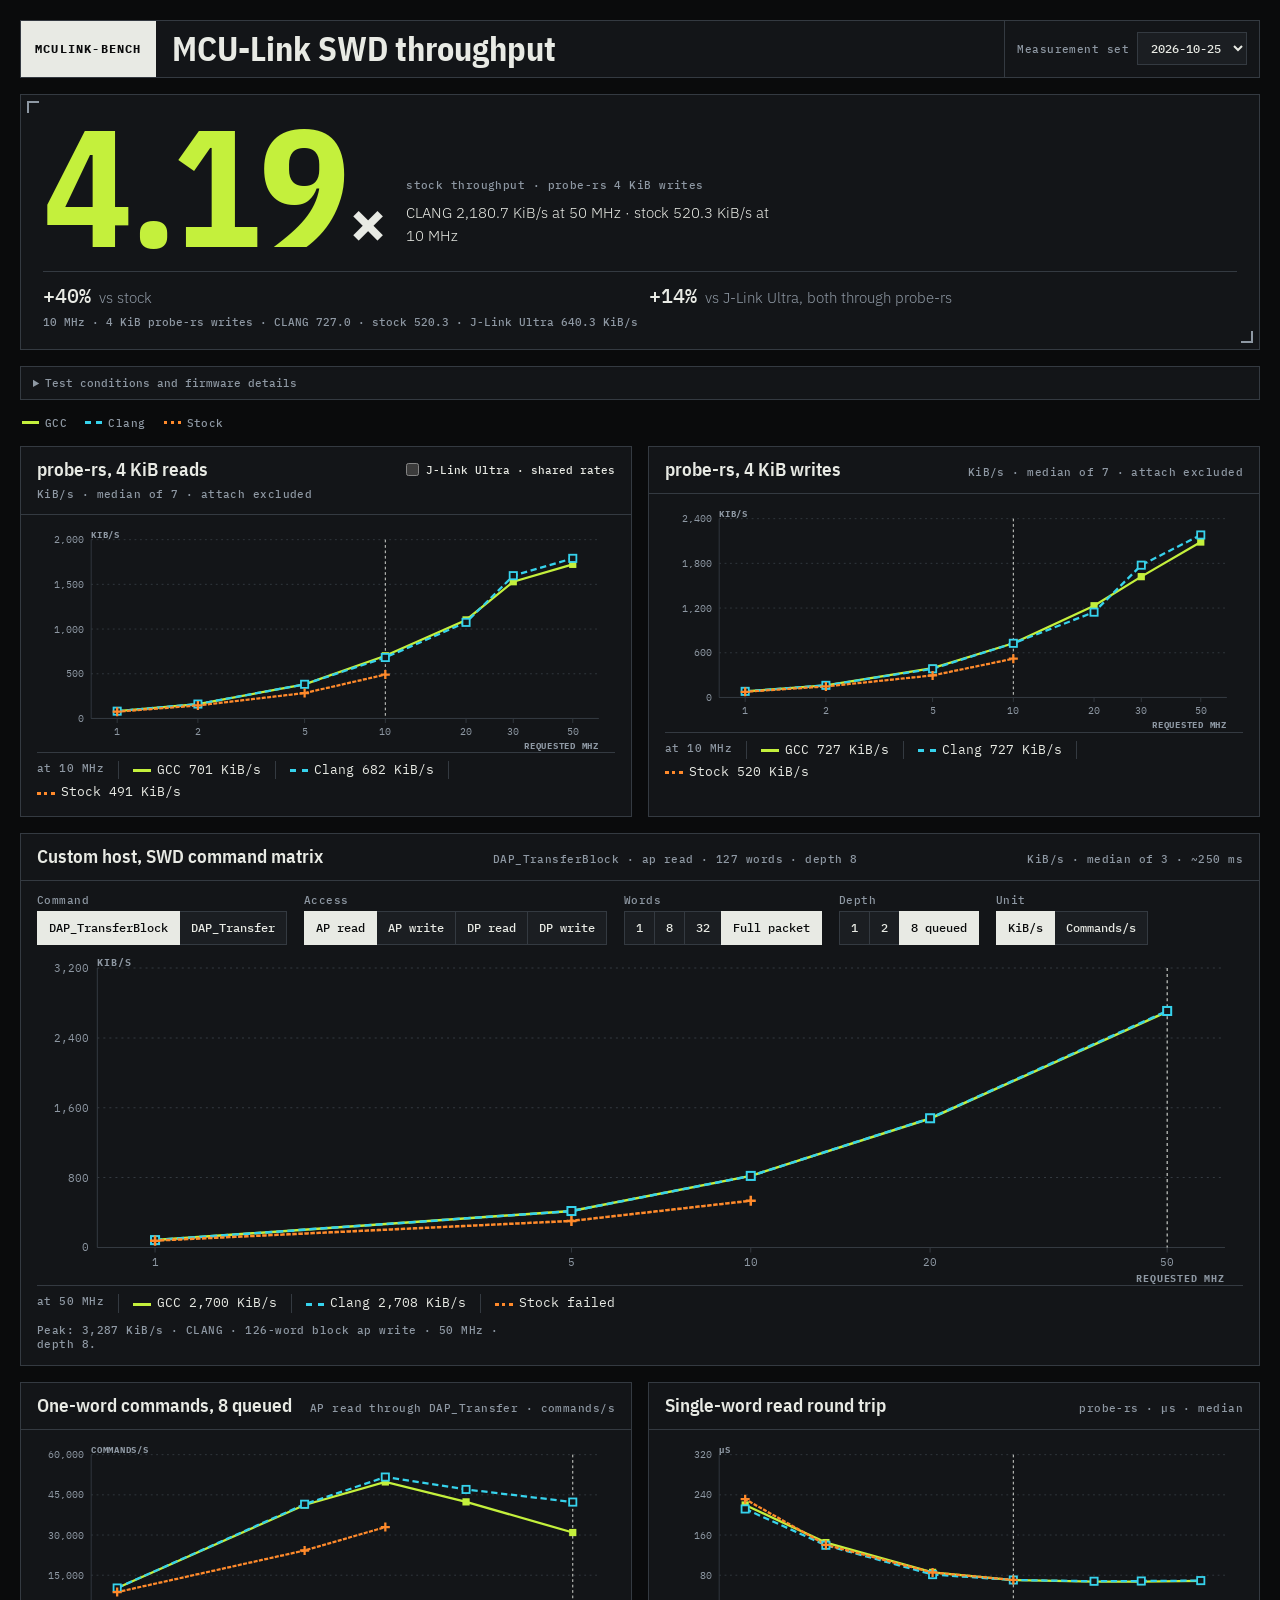
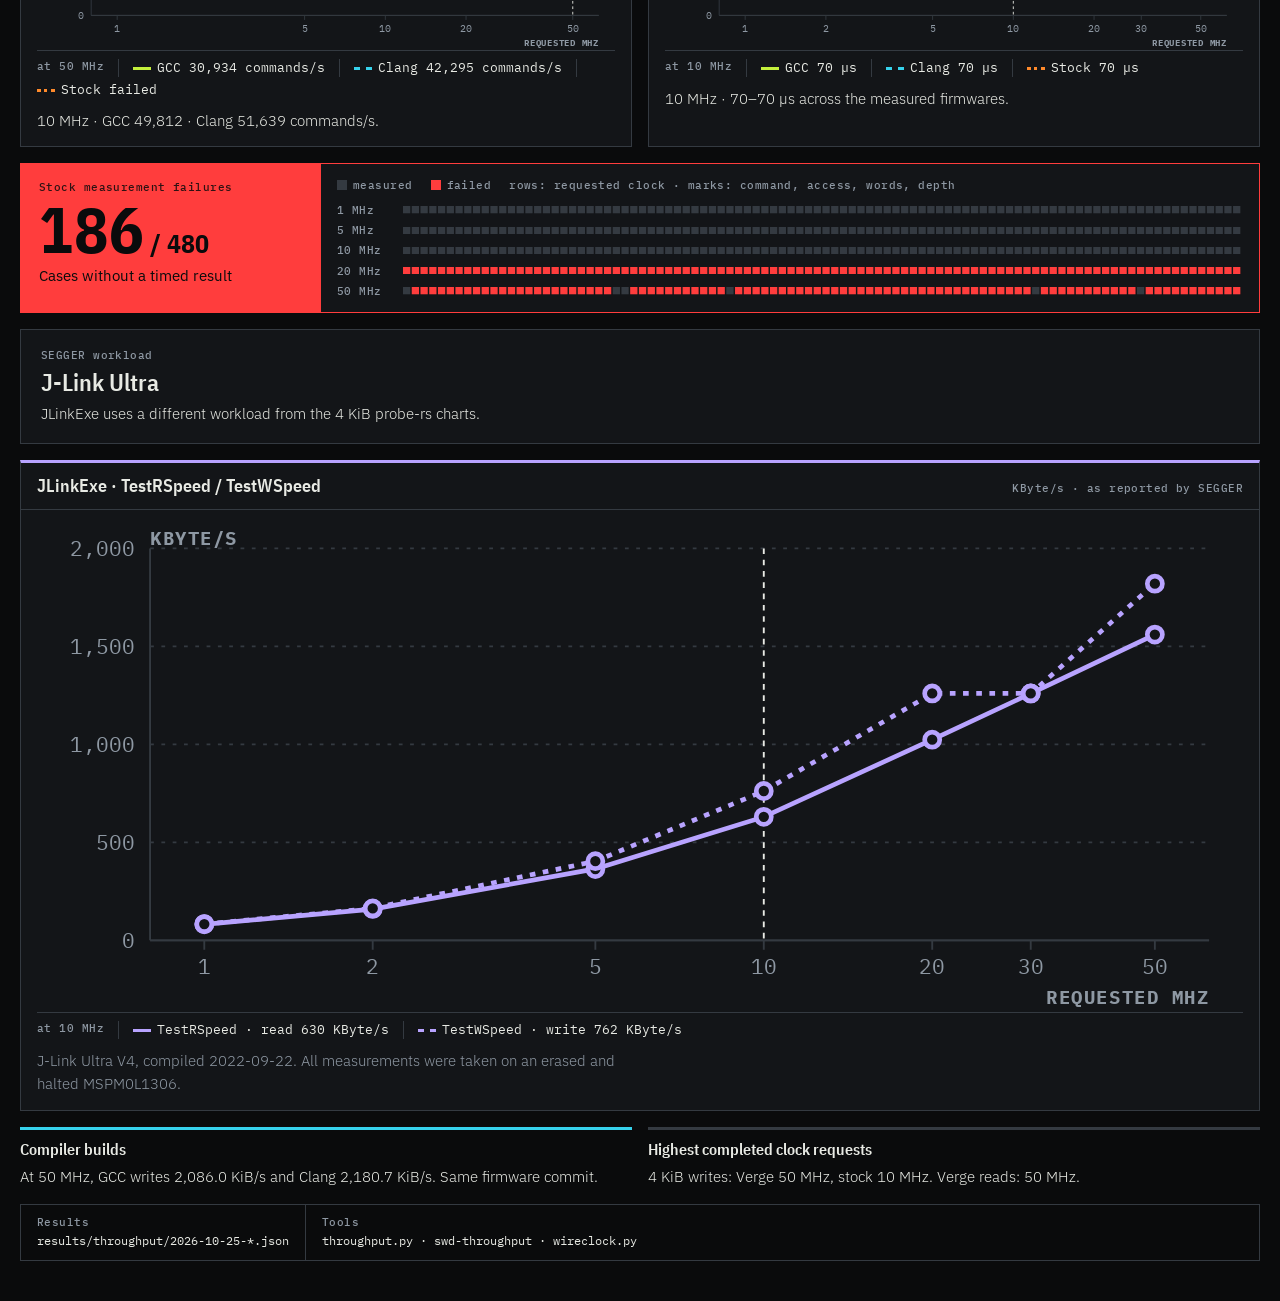
==== commit de59af76: "page: show the 2026-10-25 set" ====
--- a/page/index.html
+++ b/page/index.html
@@ -371,7 +371,7 @@
   </footer>
 </div>
 
-<script id="data" type="application/json">{"sets":{"2026-10-20":{"firmwares":[{"label":"gcc","build":"14d05d4","product":"MCU-Link Verge CMSIS-DAP","serial":"CJ3E7A91C2","packets":[3,512],"taken":"2026-10-20T13:07:12+01:00"},{"label":"clang","build":"14d05d4","product":"MCU-Link Verge CMSIS-DAP","serial":"CJ3E7A91C2","packets":[3,512],"taken":"2026-10-20T13:14:02+01:00"},{"label":"stock","build":"V3.172","product":"MCU-Link CMSIS-DAP V3.172","serial":"QK7RM2VTX8D41","packets":[8,512],"taken":"2026-10-20T13:20:49+01:00"}],"custom":{"gcc":{"block|ap-read|1|1|1":[6472,25.3],"block|ap-read|1|2|1":[10127,39.6],"block|ap-read|1|8|1":[10203,39.9],"block|ap-read|8|1|1":[2069,64.7],"block|ap-read|8|2|1":[2372,74.1],"block|ap-read|8|8|1":[2371,74.1],"block|ap-read|32|1|1":[627,78.4],"block|ap-read|32|2|1":[655,81.8],"block|ap-read|32|8|1":[654,81.8],"block|ap-read|127|1|1":[166,82.5],"block|ap-read|127|2|1":[169,84.0],"block|ap-read|127|8|1":[169,84.0],"block|ap-write|1|1|1":[5965,23.3],"block|ap-write|1|2|1":[8931,34.9],"block|ap-write|1|8|1":[9007,35.2],"block|ap-write|8|1|1":[1998,62.4],"block|ap-write|8|2|1":[2306,72.1],"block|ap-write|8|8|1":[2306,72.0],"block|ap-write|32|1|1":[621,77.6],"block|ap-write|32|2|1":[650,81.2],"block|ap-write|32|8|1":[649,81.2],"block|ap-write|126|1|1":[167,82.3],"block|ap-write|126|2|1":[170,83.9],"block|ap-write|126|8|1":[170,83.8],"block|dp-read|1|1|1":[10624,41.5],"block|dp-read|1|2|1":[14494,56.6],"block|dp-read|1|8|1":[19787,77.3],"block|dp-read|8|1|1":[2286,71.4],"block|dp-read|8|2|1":[2673,83.5],"block|dp-read|8|8|1":[2671,83.5],"block|dp-read|32|1|1":[646,80.8],"block|dp-read|32|2|1":[676,84.5],"block|dp-read|32|8|1":[675,84.4],"block|dp-read|127|1|1":[167,83.0],"block|dp-read|127|2|1":[171,84.7],"block|dp-read|127|8|1":[171,84.7],"block|dp-write|1|1|1":[6574,25.7],"block|dp-write|1|2|1":[10185,39.8],"block|dp-write|1|8|1":[10251,40.0],"block|dp-write|8|1|1":[2059,64.4],"block|dp-write|8|2|1":[2381,74.4],"block|dp-write|8|8|1":[2380,74.4],"block|dp-write|32|1|1":[623,77.9],"block|dp-write|32|2|1":[655,81.9],"block|dp-write|32|8|1":[655,81.9],"block|dp-write|126|1|1":[168,82.5],"block|dp-write|126|2|1":[171,84.0],"block|dp-write|126|8|1":[171,84.0],"transfer|ap-read|1|1|1":[6635,25.9],"transfer|ap-read|1|2|1":[10196,39.8],"transfer|ap-read|1|8|1":[10285,40.2],"transfer|ap-read|8|1|1":[1993,62.3],"transfer|ap-read|8|2|1":[2325,72.7],"transfer|ap-read|8|8|1":[2325,72.6],"transfer|ap-read|32|1|1":[609,76.1],"transfer|ap-read|32|2|1":[637,79.6],"transfer|ap-read|32|8|1":[637,79.6],"transfer|ap-read|127|1|1":[161,80.1],"transfer|ap-read|127|2|1":[164,81.6],"transfer|ap-read|127|8|1":[164,81.5],"transfer|ap-write|1|1|1":[5981,23.4],"transfer|ap-write|1|2|1":[8899,34.8],"transfer|ap-write|1|8|1":[9037,35.3],"transfer|ap-write|8|1|1":[1989,62.1],"transfer|ap-write|8|2|1":[2258,70.6],"transfer|ap-write|8|8|1":[2258,70.6],"transfer|ap-write|32|1|1":[604,75.5],"transfer|ap-write|32|2|1":[633,79.1],"transfer|ap-write|32|8|1":[632,79.1],"transfer|ap-write|101|1|1":[201,79.4],"transfer|ap-write|101|2|1":[206,81.3],"transfer|ap-write|101|8|1":[206,81.3],"transfer|dp-read|1|1|1":[10514,41.1],"transfer|dp-read|1|2|1":[14456,56.5],"transfer|dp-read|1|8|1":[19844,77.5],"transfer|dp-read|8|1|1":[2259,70.6],"transfer|dp-read|8|2|1":[2609,81.5],"transfer|dp-read|8|8|1":[2608,81.5],"transfer|dp-read|32|1|1":[630,78.8],"transfer|dp-read|32|2|1":[656,82.0],"transfer|dp-read|32|8|1":[656,82.0],"transfer|dp-read|127|1|1":[162,80.6],"transfer|dp-read|127|2|1":[166,82.2],"transfer|dp-read|127|8|1":[166,82.1],"transfer|dp-write|1|1|1":[6781,26.5],"transfer|dp-write|1|2|1":[10250,40.0],"transfer|dp-write|1|8|1":[10293,40.2],"transfer|dp-write|8|1|1":[2029,63.4],"transfer|dp-write|8|2|1":[2329,72.8],"transfer|dp-write|8|8|1":[2329,72.8],"transfer|dp-write|32|1|1":[609,76.2],"transfer|dp-write|32|2|1":[638,79.8],"transfer|dp-write|32|8|1":[638,79.8],"transfer|dp-write|101|1|1":[202,79.7],"transfer|dp-write|101|2|1":[207,81.6],"transfer|dp-write|101|8|1":[207,81.5],"block|ap-read|1|1|5":[14235,55.6],"block|ap-read|1|2|5":[14431,56.4],"block|ap-read|1|8|5":[41237,161.1],"block|ap-read|8|1|5":[6871,214.7],"block|ap-read|8|2|5":[11090,346.6],"block|ap-read|8|8|5":[11217,350.5],"block|ap-read|32|1|5":[2622,327.8],"block|ap-read|32|2|5":[3213,401.6],"block|ap-read|32|8|5":[3211,401.4],"block|ap-read|127|1|5":[790,391.8],"block|ap-read|127|2|5":[840,416.8],"block|ap-read|127|8|5":[840,416.6],"block|ap-write|1|1|5":[14043,54.9],"block|ap-write|1|2|5":[14309,55.9],"block|ap-write|1|8|5":[37305,145.7],"block|ap-write|8|1|5":[6718,209.9],"block|ap-write|8|2|5":[10855,339.2],"block|ap-write|8|8|5":[10980,343.1],"block|ap-write|32|1|5":[2568,320.9],"block|ap-write|32|2|5":[3194,399.3],"block|ap-write|32|8|5":[3193,399.1],"block|ap-write|126|1|5":[791,389.4],"block|ap-write|126|2|5":[845,416.0],"block|ap-write|126|8|5":[845,415.8],"block|dp-read|1|1|5":[14345,56.0],"block|dp-read|1|2|5":[14427,56.4],"block|dp-read|1|8|5":[51242,200.2],"block|dp-read|8|1|5":[7693,240.4],"block|dp-read|8|2|5":[12494,390.4],"block|dp-read|8|8|5":[12685,396.4],"block|dp-read|32|1|5":[2704,338.0],"block|dp-read|32|2|5":[3324,415.5],"block|dp-read|32|8|5":[3322,415.2],"block|dp-read|127|1|5":[795,394.6],"block|dp-read|127|2|5":[847,420.4],"block|dp-read|127|8|5":[847,420.2],"block|dp-write|1|1|5":[14056,54.9],"block|dp-write|1|2|5":[14394,56.2],"block|dp-write|1|8|5":[41962,163.9],"block|dp-write|8|1|5":[6975,218.0],"block|dp-write|8|2|5":[11244,351.4],"block|dp-write|8|8|5":[11369,355.3],"block|dp-write|32|1|5":[2646,330.8],"block|dp-write|32|2|5":[3224,403.0],"block|dp-write|32|8|5":[3224,403.0],"block|dp-write|126|1|5":[791,389.3],"block|dp-write|126|2|5":[847,417.1],"block|dp-write|126|8|5":[847,416.8],"transfer|ap-read|1|1|5":[14356,56.1],"transfer|ap-read|1|2|5":[14354,56.1],"transfer|ap-read|1|8|5":[42583,166.3],"transfer|ap-read|8|1|5":[6666,208.3],"transfer|ap-read|8|2|5":[10332,322.9],"transfer|ap-read|8|8|5":[10491,327.8],"transfer|ap-read|32|1|5":[2406,300.7],"transfer|ap-read|32|2|5":[2924,365.5],"transfer|ap-read|32|8|5":[2923,365.4],"transfer|ap-read|127|1|5":[719,356.5],"transfer|ap-read|127|2|5":[759,376.6],"transfer|ap-read|127|8|5":[759,376.5],"transfer|ap-write|1|1|5":[14182,55.4],"transfer|ap-write|1|2|5":[14341,56.0],"transfer|ap-write|1|8|5":[37960,148.3],"transfer|ap-write|8|1|5":[6494,202.9],"transfer|ap-write|8|2|5":[10134,316.7],"transfer|ap-write|8|8|5":[10243,320.1],"transfer|ap-write|32|1|5":[2440,305.0],"transfer|ap-write|32|2|5":[2926,365.7],"transfer|ap-write|32|8|5":[2925,365.7],"transfer|ap-write|101|1|5":[894,352.6],"transfer|ap-write|101|2|5":[958,378.0],"transfer|ap-write|101|8|5":[958,377.8],"transfer|dp-read|1|1|5":[14392,56.2],"transfer|dp-read|1|2|5":[14426,56.3],"transfer|dp-read|1|8|5":[49271,192.5],"transfer|dp-read|8|1|5":[7173,224.1],"transfer|dp-read|8|2|5":[11510,359.7],"transfer|dp-read|8|8|5":[11649,364.0],"transfer|dp-read|32|1|5":[2488,311.0],"transfer|dp-read|32|2|5":[3001,375.1],"transfer|dp-read|32|8|5":[3001,375.1],"transfer|dp-read|127|1|5":[721,357.7],"transfer|dp-read|127|2|5":[763,378.4],"transfer|dp-read|127|8|5":[762,378.2],"transfer|dp-write|1|1|5":[14394,56.2],"transfer|dp-write|1|2|5":[14440,56.4],"transfer|dp-write|1|8|5":[42929,167.7],"transfer|dp-write|8|1|5":[6605,206.4],"transfer|dp-write|8|2|5":[10477,327.4],"transfer|dp-write|8|8|5":[10576,330.5],"transfer|dp-write|32|1|5":[2415,301.8],"transfer|dp-write|32|2|5":[2951,368.9],"transfer|dp-write|32|8|5":[2951,368.9],"transfer|dp-write|101|1|5":[897,353.8],"transfer|dp-write|101|2|5":[961,379.0],"transfer|dp-write|101|8|5":[960,378.9],"block|ap-read|1|1|10":[14386,56.2],"block|ap-read|1|2|10":[14363,56.1],"block|ap-read|1|8|10":[50412,196.9],"block|ap-read|8|1|10":[10714,334.8],"block|ap-read|8|2|10":[14462,452.0],"block|ap-read|8|8|10":[20865,652.0],"block|ap-read|32|1|10":[4506,563.3],"block|ap-read|32|2|10":[6127,765.9],"block|ap-read|32|8|10":[6222,777.7],"block|ap-read|127|1|10":[1455,721.7],"block|ap-read|127|2|10":[1647,817.1],"block|ap-read|127|8|10":[1647,816.9],"block|ap-write|1|1|10":[14314,55.9],"block|ap-write|1|2|10":[14424,56.3],"block|ap-write|1|8|10":[51324,200.5],"block|ap-write|8|1|10":[10539,329.4],"block|ap-write|8|2|10":[14415,450.5],"block|ap-write|8|8|10":[20715,647.4],"block|ap-write|32|1|10":[4476,559.4],"block|ap-write|32|2|10":[6161,770.1],"block|ap-write|32|8|10":[6250,781.2],"block|ap-write|126|1|10":[1484,730.6],"block|ap-write|126|2|10":[1674,823.7],"block|ap-write|126|8|10":[1673,823.4],"block|dp-read|1|1|10":[14378,56.2],"block|dp-read|1|2|10":[14393,56.2],"block|dp-read|1|8|10":[35807,139.9],"block|dp-read|8|1|10":[11129,347.8],"block|dp-read|8|2|10":[14380,449.4],"block|dp-read|8|8|10":[23577,736.8],"block|dp-read|32|1|10":[4687,585.9],"block|dp-read|32|2|10":[6379,797.4],"block|dp-read|32|8|10":[6447,805.9],"block|dp-read|127|1|10":[1479,733.6],"block|dp-read|127|2|10":[1663,824.8],"block|dp-read|127|8|10":[1661,824.1],"block|dp-write|1|1|10":[14294,55.8],"block|dp-write|1|2|10":[14389,56.2],"block|dp-write|1|8|10":[50863,198.7],"block|dp-write|8|1|10":[10765,336.4],"block|dp-write|8|2|10":[14395,449.9],"block|dp-write|8|8|10":[21469,670.9],"block|dp-write|32|1|10":[4563,570.4],"block|dp-write|32|2|10":[6287,785.8],"block|dp-write|32|8|10":[6322,790.2],"block|dp-write|126|1|10":[1482,729.5],"block|dp-write|126|2|10":[1679,826.3],"block|dp-write|126|8|10":[1678,825.9],"transfer|ap-read|1|1|10":[14354,56.1],"transfer|ap-read|1|2|10":[14409,56.3],"transfer|ap-read|1|8|10":[51665,201.8],"transfer|ap-read|8|1|10":[10095,315.5],"transfer|ap-read|8|2|10":[14301,446.9],"transfer|ap-read|8|8|10":[18505,578.3],"transfer|ap-read|32|1|10":[3961,495.1],"transfer|ap-read|32|2|10":[5255,656.9],"transfer|ap-read|32|8|10":[5256,657.1],"transfer|ap-read|127|1|10":[1246,618.1],"transfer|ap-read|127|2|10":[1373,681.1],"transfer|ap-read|127|8|10":[1372,680.9],"transfer|ap-write|1|1|10":[14406,56.3],"transfer|ap-write|1|2|10":[14460,56.5],"transfer|ap-write|1|8|10":[50249,196.3],"transfer|ap-write|8|1|10":[9962,311.3],"transfer|ap-write|8|2|10":[14428,450.9],"transfer|ap-write|8|8|10":[18300,571.9],"transfer|ap-write|32|1|10":[3977,497.1],"transfer|ap-write|32|2|10":[5332,666.5],"transfer|ap-write|32|8|10":[5339,667.4],"transfer|ap-write|101|1|10":[1552,612.2],"transfer|ap-write|101|2|10":[1759,694.1],"transfer|ap-write|101|8|10":[1759,693.8],"transfer|dp-read|1|1|10":[14370,56.1],"transfer|dp-read|1|2|10":[14341,56.0],"transfer|dp-read|1|8|10":[28675,112.0],"transfer|dp-read|8|1|10":[10545,329.5],"transfer|dp-read|8|2|10":[14397,449.9],"transfer|dp-read|8|8|10":[20349,635.9],"transfer|dp-read|32|1|10":[4002,500.3],"transfer|dp-read|32|2|10":[5360,670.0],"transfer|dp-read|32|8|10":[5381,672.6],"transfer|dp-read|127|1|10":[1238,614.2],"transfer|dp-read|127|2|10":[1376,682.7],"transfer|dp-read|127|8|10":[1376,682.5],"transfer|dp-write|1|1|10":[14338,56.0],"transfer|dp-write|1|2|10":[14446,56.4],"transfer|dp-write|1|8|10":[49490,193.3],"transfer|dp-write|8|1|10":[10131,316.6],"transfer|dp-write|8|2|10":[14443,451.4],"transfer|dp-write|8|8|10":[18908,590.9],"transfer|dp-write|32|1|10":[3988,498.5],"transfer|dp-write|32|2|10":[5384,673.0],"transfer|dp-write|32|8|10":[5389,673.6],"transfer|dp-write|101|1|10":[1555,613.4],"transfer|dp-write|101|2|10":[1765,696.2],"transfer|dp-write|101|8|10":[1764,695.9],"block|ap-read|1|1|20":[14311,55.9],"block|ap-read|1|2|20":[14368,56.1],"block|ap-read|1|8|20":[48579,189.8],"block|ap-read|8|1|20":[13821,431.9],"block|ap-read|8|2|20":[14385,449.5],"block|ap-read|8|8|20":[33814,1056.7],"block|ap-read|32|1|20":[6794,849.2],"block|ap-read|32|2|20":[10866,1358.2],"block|ap-read|32|8|20":[10982,1372.7],"block|ap-read|127|1|20":[2390,1185.6],"block|ap-read|127|2|20":[2965,1471.1],"block|ap-read|127|8|20":[2963,1470.1],"block|ap-write|1|1|20":[14328,56.0],"block|ap-write|1|2|20":[14344,56.0],"block|ap-write|1|8|20":[39410,153.9],"block|ap-write|8|1|20":[13693,427.9],"block|ap-write|8|2|20":[14319,447.5],"block|ap-write|8|8|20":[34563,1080.1],"block|ap-write|32|1|20":[6768,846.0],"block|ap-write|32|2|20":[11070,1383.7],"block|ap-write|32|8|20":[11196,1399.5],"block|ap-write|126|1|20":[2466,1213.9],"block|ap-write|126|2|20":[3053,1502.6],"block|ap-write|126|8|20":[3052,1502.3],"block|dp-read|1|1|20":[14393,56.2],"block|dp-read|1|2|20":[14384,56.2],"block|dp-read|1|8|20":[24792,96.8],"block|dp-read|8|1|20":[14171,442.8],"block|dp-read|8|2|20":[14419,450.6],"block|dp-read|8|8|20":[38480,1202.5],"block|dp-read|32|1|20":[6765,845.7],"block|dp-read|32|2|20":[11281,1410.1],"block|dp-read|32|8|20":[11417,1427.2],"block|dp-read|127|1|20":[2438,1209.7],"block|dp-read|127|2|20":[2995,1485.9],"block|dp-read|127|8|20":[2994,1485.3],"block|dp-write|1|1|20":[14343,56.0],"block|dp-write|1|2|20":[14403,56.3],"block|dp-write|1|8|20":[39747,155.3],"block|dp-write|8|1|20":[13826,432.1],"block|dp-write|8|2|20":[14364,448.9],"block|dp-write|8|8|20":[35887,1121.5],"block|dp-write|32|1|20":[6937,867.1],"block|dp-write|32|2|20":[11212,1401.5],"block|dp-write|32|8|20":[11343,1417.8],"block|dp-write|126|1|20":[2507,1234.0],"block|dp-write|126|2|20":[3064,1508.1],"block|dp-write|126|8|20":[3063,1507.7],"transfer|ap-read|1|1|20":[14381,56.2],"transfer|ap-read|1|2|20":[14476,56.5],"transfer|ap-read|1|8|20":[36034,140.8],"transfer|ap-read|8|1|20":[13145,410.8],"transfer|ap-read|8|2|20":[14399,450.0],"transfer|ap-read|8|8|20":[28597,893.6],"transfer|ap-read|32|1|20":[5544,692.9],"transfer|ap-read|32|2|20":[8260,1032.6],"transfer|ap-read|32|8|20":[8363,1045.4],"transfer|ap-read|127|1|20":[1895,940.2],"transfer|ap-read|127|2|20":[2198,1090.4],"transfer|ap-read|127|8|20":[2197,1089.7],"transfer|ap-write|1|1|20":[14446,56.4],"transfer|ap-write|1|2|20":[14474,56.5],"transfer|ap-write|1|8|20":[40658,158.8],"transfer|ap-write|8|1|20":[13209,412.8],"transfer|ap-write|8|2|20":[14444,451.4],"transfer|ap-write|8|8|20":[28545,892.0],"transfer|ap-write|32|1|20":[5660,707.4],"transfer|ap-write|32|2|20":[8558,1069.8],"transfer|ap-write|32|8|20":[8657,1082.1],"transfer|ap-write|101|1|20":[2388,942.0],"transfer|ap-write|101|2|20":[2869,1132.0],"transfer|ap-write|101|8|20":[2869,1131.8],"transfer|dp-read|1|1|20":[14366,56.1],"transfer|dp-read|1|2|20":[14367,56.1],"transfer|dp-read|1|8|20":[18192,71.1],"transfer|dp-read|8|1|20":[13470,420.9],"transfer|dp-read|8|2|20":[14422,450.7],"transfer|dp-read|8|8|20":[30546,954.6],"transfer|dp-read|32|1|20":[5676,709.5],"transfer|dp-read|32|2|20":[8448,1056.0],"transfer|dp-read|32|8|20":[8513,1064.2],"transfer|dp-read|127|1|20":[1898,941.6],"transfer|dp-read|127|2|20":[2196,1089.3],"transfer|dp-read|127|8|20":[2195,1088.7],"transfer|dp-write|1|1|20":[14453,56.5],"transfer|dp-write|1|2|20":[14492,56.6],"transfer|dp-write|1|8|20":[35067,137.0],"transfer|dp-write|8|1|20":[13292,415.4],"transfer|dp-write|8|2|20":[14408,450.3],"transfer|dp-write|8|8|20":[29497,921.8],"transfer|dp-write|32|1|20":[5713,714.1],"transfer|dp-write|32|2|20":[8652,1081.5],"transfer|dp-write|32|8|20":[8741,1092.6],"transfer|dp-write|101|1|20":[2358,930.4],"transfer|dp-write|101|2|20":[2879,1135.7],"transfer|dp-write|101|8|20":[2878,1135.3],"block|ap-read|1|1|50":[14421,56.3],"block|ap-read|1|2|50":[14417,56.3],"block|ap-read|1|8|50":[24650,96.3],"block|ap-read|8|1|50":[14386,449.6],"block|ap-read|8|2|50":[14397,449.9],"block|ap-read|8|8|50":[51949,1623.4],"block|ap-read|32|1|50":[10147,1268.4],"block|ap-read|32|2|50":[14354,1794.2],"block|ap-read|32|8|50":[19297,2412.1],"block|ap-read|127|1|50":[3925,1947.0],"block|ap-read|127|2|50":[5389,2673.5],"block|ap-read|127|8|50":[5394,2676.1],"block|ap-write|1|1|50":[14361,56.1],"block|ap-write|1|2|50":[14323,55.9],"block|ap-write|1|8|50":[32673,127.6],"block|ap-write|8|1|50":[14321,447.5],"block|ap-write|8|2|50":[14396,449.9],"block|ap-write|8|8|50":[50865,1589.5],"block|ap-write|32|1|50":[10568,1320.9],"block|ap-write|32|2|50":[14250,1781.3],"block|ap-write|32|8|50":[22664,2833.0],"block|ap-write|126|1|50":[4569,2248.7],"block|ap-write|126|2|50":[6500,3199.2],"block|ap-write|126|8|50":[6582,3239.4],"block|dp-read|1|1|50":[14418,56.3],"block|dp-read|1|2|50":[14314,55.9],"block|dp-read|1|8|50":[21810,85.2],"block|dp-read|8|1|50":[14364,448.9],"block|dp-read|8|2|50":[14365,448.9],"block|dp-read|8|8|50":[53029,1657.1],"block|dp-read|32|1|50":[10273,1284.1],"block|dp-read|32|2|50":[14295,1786.9],"block|dp-read|32|8|50":[20148,2518.5],"block|dp-read|127|1|50":[3928,1948.7],"block|dp-read|127|2|50":[5446,2702.0],"block|dp-read|127|8|50":[5463,2710.0],"block|dp-write|1|1|50":[14338,56.0],"block|dp-write|1|2|50":[14408,56.3],"block|dp-write|1|8|50":[19052,74.4],"block|dp-write|8|1|50":[14262,445.7],"block|dp-write|8|2|50":[14390,449.7],"block|dp-write|8|8|50":[49355,1542.4],"block|dp-write|32|1|50":[10881,1360.1],"block|dp-write|32|2|50":[14343,1792.8],"block|dp-write|32|8|50":[23501,2937.7],"block|dp-write|126|1|50":[4627,2277.3],"block|dp-write|126|2|50":[6597,3247.1],"block|dp-write|126|8|50":[6650,3273.1],"transfer|ap-read|1|1|50":[14352,56.1],"transfer|ap-read|1|2|50":[14409,56.3],"transfer|ap-read|1|8|50":[21586,84.3],"transfer|ap-read|8|1|50":[14150,442.2],"transfer|ap-read|8|2|50":[14409,450.3],"transfer|ap-read|8|8|50":[40161,1255.0],"transfer|ap-read|32|1|50":[7241,905.2],"transfer|ap-read|32|2|50":[12337,1542.1],"transfer|ap-read|32|8|50":[12525,1565.7],"transfer|ap-read|127|1|50":[2582,1281.1],"transfer|ap-read|127|2|50":[3322,1647.9],"transfer|ap-read|127|8|50":[3319,1646.3],"transfer|ap-write|1|1|50":[14422,56.3],"transfer|ap-write|1|2|50":[14420,56.3],"transfer|ap-write|1|8|50":[33542,131.0],"transfer|ap-write|8|1|50":[14291,446.6],"transfer|ap-write|8|2|50":[14347,448.4],"transfer|ap-write|8|8|50":[42435,1326.1],"transfer|ap-write|32|1|50":[7770,971.3],"transfer|ap-write|32|2|50":[14023,1752.8],"transfer|ap-write|32|8|50":[14278,1784.7],"transfer|ap-write|101|1|50":[3618,1427.5],"transfer|ap-write|101|2|50":[4848,1912.7],"transfer|ap-write|101|8|50":[4844,1910.9],"transfer|dp-read|1|1|50":[14382,56.2],"transfer|dp-read|1|2|50":[14354,56.1],"transfer|dp-read|1|8|50":[16059,62.7],"transfer|dp-read|8|1|50":[14262,445.7],"transfer|dp-read|8|2|50":[14422,450.7],"transfer|dp-read|8|8|50":[43137,1348.0],"transfer|dp-read|32|1|50":[7292,911.5],"transfer|dp-read|32|2|50":[12564,1570.5],"transfer|dp-read|32|8|50":[12670,1583.7],"transfer|dp-read|127|1|50":[2586,1282.7],"transfer|dp-read|127|2|50":[3303,1638.8],"transfer|dp-read|127|8|50":[3300,1637.1],"transfer|dp-write|1|1|50":[14262,55.7],"transfer|dp-write|1|2|50":[14406,56.3],"transfer|dp-write|1|8|50":[24499,95.7],"transfer|dp-write|8|1|50":[14313,447.3],"transfer|dp-write|8|2|50":[14340,448.1],"transfer|dp-write|8|8|50":[44449,1389.0],"transfer|dp-write|32|1|50":[7772,971.4],"transfer|dp-write|32|2|50":[14291,1786.3],"transfer|dp-write|32|8|50":[14612,1826.6],"transfer|dp-write|101|1|50":[3645,1438.1],"transfer|dp-write|101|2|50":[4881,1925.8],"transfer|dp-write|101|8|50":[4884,1926.7]},"clang":{"block|ap-read|1|1|1":[6537,25.5],"block|ap-read|1|2|1":[10158,39.7],"block|ap-read|1|8|1":[10252,40.0],"block|ap-read|8|1|1":[2049,64.0],"block|ap-read|8|2|1":[2376,74.3],"block|ap-read|8|8|1":[2374,74.2],"block|ap-read|32|1|1":[626,78.2],"block|ap-read|32|2|1":[655,81.9],"block|ap-read|32|8|1":[655,81.8],"block|ap-read|127|1|1":[166,82.5],"block|ap-read|127|2|1":[169,84.0],"block|ap-read|127|8|1":[169,84.0],"block|ap-write|1|1|1":[5719,22.3],"block|ap-write|1|2|1":[8919,34.8],"block|ap-write|1|8|1":[9039,35.3],"block|ap-write|8|1|1":[1985,62.0],"block|ap-write|8|2|1":[2309,72.2],"block|ap-write|8|8|1":[2308,72.1],"block|ap-write|32|1|1":[619,77.3],"block|ap-write|32|2|1":[650,81.2],"block|ap-write|32|8|1":[649,81.2],"block|ap-write|126|1|1":[167,82.1],"block|ap-write|126|2|1":[170,83.8],"block|ap-write|126|8|1":[170,83.8],"block|dp-read|1|1|1":[10446,40.8],"block|dp-read|1|2|1":[14390,56.2],"block|dp-read|1|8|1":[19881,77.7],"block|dp-read|8|1|1":[2284,71.4],"block|dp-read|8|2|1":[2676,83.6],"block|dp-read|8|8|1":[2671,83.5],"block|dp-read|32|1|1":[645,80.7],"block|dp-read|32|2|1":[676,84.5],"block|dp-read|32|8|1":[676,84.5],"block|dp-read|127|1|1":[168,83.2],"block|dp-read|127|2|1":[171,84.7],"block|dp-read|127|8|1":[171,84.7],"block|dp-write|1|1|1":[6488,25.3],"block|dp-write|1|2|1":[10208,39.9],"block|dp-write|1|8|1":[10293,40.2],"block|dp-write|8|1|1":[2036,63.6],"block|dp-write|8|2|1":[2383,74.5],"block|dp-write|8|8|1":[2382,74.4],"block|dp-write|32|1|1":[625,78.2],"block|dp-write|32|2|1":[656,82.0],"block|dp-write|32|8|1":[655,81.9],"block|dp-write|126|1|1":[168,82.4],"block|dp-write|126|2|1":[171,84.0],"block|dp-write|126|8|1":[171,84.0],"transfer|ap-read|1|1|1":[6490,25.4],"transfer|ap-read|1|2|1":[10187,39.8],"transfer|ap-read|1|8|1":[10309,40.3],"transfer|ap-read|8|1|1":[2019,63.1],"transfer|ap-read|8|2|1":[2328,72.7],"transfer|ap-read|8|8|1":[2326,72.7],"transfer|ap-read|32|1|1":[610,76.2],"transfer|ap-read|32|2|1":[637,79.7],"transfer|ap-read|32|8|1":[637,79.6],"transfer|ap-read|127|1|1":[161,79.9],"transfer|ap-read|127|2|1":[164,81.6],"transfer|ap-read|127|8|1":[164,81.6],"transfer|ap-write|1|1|1":[6171,24.1],"transfer|ap-write|1|2|1":[8894,34.7],"transfer|ap-write|1|8|1":[9057,35.4],"transfer|ap-write|8|1|1":[1979,61.8],"transfer|ap-write|8|2|1":[2264,70.8],"transfer|ap-write|8|8|1":[2263,70.7],"transfer|ap-write|32|1|1":[604,75.5],"transfer|ap-write|32|2|1":[634,79.3],"transfer|ap-write|32|8|1":[634,79.2],"transfer|ap-write|101|1|1":[201,79.3],"transfer|ap-write|101|2|1":[207,81.5],"transfer|ap-write|101|8|1":[206,81.5],"transfer|dp-read|1|1|1":[10463,40.9],"transfer|dp-read|1|2|1":[14377,56.2],"transfer|dp-read|1|8|1":[19948,77.9],"transfer|dp-read|8|1|1":[2186,68.3],"transfer|dp-read|8|2|1":[2619,81.9],"transfer|dp-read|8|8|1":[2618,81.8],"transfer|dp-read|32|1|1":[627,78.4],"transfer|dp-read|32|2|1":[658,82.3],"transfer|dp-read|32|8|1":[658,82.3],"transfer|dp-read|127|1|1":[163,80.9],"transfer|dp-read|127|2|1":[166,82.4],"transfer|dp-read|127|8|1":[166,82.4],"transfer|dp-write|1|1|1":[6576,25.7],"transfer|dp-write|1|2|1":[10227,40.0],"transfer|dp-write|1|8|1":[10311,40.3],"transfer|dp-write|8|1|1":[2021,63.1],"transfer|dp-write|8|2|1":[2335,73.0],"transfer|dp-write|8|8|1":[2334,72.9],"transfer|dp-write|32|1|1":[610,76.2],"transfer|dp-write|32|2|1":[640,79.9],"transfer|dp-write|32|8|1":[639,79.9],"transfer|dp-write|101|1|1":[202,79.7],"transfer|dp-write|101|2|1":[207,81.7],"transfer|dp-write|101|8|1":[207,81.7],"block|ap-read|1|1|5":[14239,55.6],"block|ap-read|1|2|5":[14413,56.3],"block|ap-read|1|8|5":[42179,164.8],"block|ap-read|8|1|5":[6896,215.5],"block|ap-read|8|2|5":[11190,349.7],"block|ap-read|8|8|5":[11310,353.4],"block|ap-read|32|1|5":[2637,329.7],"block|ap-read|32|2|5":[3221,402.6],"block|ap-read|32|8|5":[3220,402.5],"block|ap-read|127|1|5":[791,392.7],"block|ap-read|127|2|5":[841,417.0],"block|ap-read|127|8|5":[840,416.8],"block|ap-write|1|1|5":[13966,54.6],"block|ap-write|1|2|5":[14406,56.3],"block|ap-write|1|8|5":[38217,149.3],"block|ap-write|8|1|5":[6815,213.0],"block|ap-write|8|2|5":[10947,342.1],"block|ap-write|8|8|5":[11028,344.6],"block|ap-write|32|1|5":[2591,323.8],"block|ap-write|32|2|5":[3198,399.8],"block|ap-write|32|8|5":[3197,399.6],"block|ap-write|126|1|5":[796,391.6],"block|ap-write|126|2|5":[846,416.1],"block|ap-write|126|8|5":[845,415.9],"block|dp-read|1|1|5":[14447,56.4],"block|dp-read|1|2|5":[14449,56.4],"block|dp-read|1|8|5":[52809,206.3],"block|dp-read|8|1|5":[7788,243.4],"block|dp-read|8|2|5":[12558,392.4],"block|dp-read|8|8|5":[12748,398.4],"block|dp-read|32|1|5":[2755,344.4],"block|dp-read|32|2|5":[3327,415.9],"block|dp-read|32|8|5":[3327,415.8],"block|dp-read|127|1|5":[796,394.9],"block|dp-read|127|2|5":[848,420.5],"block|dp-read|127|8|5":[847,420.4],"block|dp-write|1|1|5":[14080,55.0],"block|dp-write|1|2|5":[14320,55.9],"block|dp-write|1|8|5":[42749,167.0],"block|dp-write|8|1|5":[6833,213.5],"block|dp-write|8|2|5":[11269,352.2],"block|dp-write|8|8|5":[11418,356.8],"block|dp-write|32|1|5":[2640,330.0],"block|dp-write|32|2|5":[3229,403.6],"block|dp-write|32|8|5":[3228,403.5],"block|dp-write|126|1|5":[790,389.0],"block|dp-write|126|2|5":[848,417.2],"block|dp-write|126|8|5":[847,417.0],"transfer|ap-read|1|1|5":[14312,55.9],"transfer|ap-read|1|2|5":[14433,56.4],"transfer|ap-read|1|8|5":[43314,169.2],"transfer|ap-read|8|1|5":[6587,205.8],"transfer|ap-read|8|2|5":[10458,326.8],"transfer|ap-read|8|8|5":[10564,330.1],"transfer|ap-read|32|1|5":[2422,302.7],"transfer|ap-read|32|2|5":[2931,366.4],"transfer|ap-read|32|8|5":[2928,366.0],"transfer|ap-read|127|1|5":[716,355.3],"transfer|ap-read|127|2|5":[759,376.6],"transfer|ap-read|127|8|5":[759,376.4],"transfer|ap-write|1|1|5":[14188,55.4],"transfer|ap-write|1|2|5":[14369,56.1],"transfer|ap-write|1|8|5":[38508,150.4],"transfer|ap-write|8|1|5":[6515,203.6],"transfer|ap-write|8|2|5":[10270,320.9],"transfer|ap-write|8|8|5":[10379,324.4],"transfer|ap-write|32|1|5":[2470,308.7],"transfer|ap-write|32|2|5":[2955,369.4],"transfer|ap-write|32|8|5":[2954,369.2],"transfer|ap-write|101|1|5":[902,355.8],"transfer|ap-write|101|2|5":[966,381.3],"transfer|ap-write|101|8|5":[966,381.1],"transfer|dp-read|1|1|5":[14328,56.0],"transfer|dp-read|1|2|5":[14401,56.3],"transfer|dp-read|1|8|5":[51940,202.9],"transfer|dp-read|8|1|5":[7276,227.4],"transfer|dp-read|8|2|5":[11737,366.8],"transfer|dp-read|8|8|5":[11891,371.6],"transfer|dp-read|32|1|5":[2547,318.4],"transfer|dp-read|32|2|5":[3053,381.6],"transfer|dp-read|32|8|5":[3051,381.4],"transfer|dp-read|127|1|5":[729,361.4],"transfer|dp-read|127|2|5":[774,384.1],"transfer|dp-read|127|8|5":[774,383.9],"transfer|dp-write|1|1|5":[14296,55.8],"transfer|dp-write|1|2|5":[14446,56.4],"transfer|dp-write|1|8|5":[43319,169.2],"transfer|dp-write|8|1|5":[6607,206.5],"transfer|dp-write|8|2|5":[10629,332.2],"transfer|dp-write|8|8|5":[10714,334.8],"transfer|dp-write|32|1|5":[2438,304.7],"transfer|dp-write|32|2|5":[2981,372.7],"transfer|dp-write|32|8|5":[2980,372.5],"transfer|dp-write|101|1|5":[902,355.9],"transfer|dp-write|101|2|5":[969,382.4],"transfer|dp-write|101|8|5":[968,382.1],"block|ap-read|1|1|10":[14413,56.3],"block|ap-read|1|2|10":[14449,56.4],"block|ap-read|1|8|10":[49406,193.0],"block|ap-read|8|1|10":[10673,333.5],"block|ap-read|8|2|10":[14448,451.5],"block|ap-read|8|8|10":[21154,661.1],"block|ap-read|32|1|10":[4587,573.3],"block|ap-read|32|2|10":[6218,777.2],"block|ap-read|32|8|10":[6245,780.7],"block|ap-read|127|1|10":[1468,728.2],"block|ap-read|127|2|10":[1649,818.0],"block|ap-read|127|8|10":[1648,817.7],"block|ap-write|1|1|10":[14404,56.3],"block|ap-write|1|2|10":[14360,56.1],"block|ap-write|1|8|10":[50150,195.9],"block|ap-write|8|1|10":[10546,329.6],"block|ap-write|8|2|10":[14350,448.4],"block|ap-write|8|8|10":[20873,652.3],"block|ap-write|32|1|10":[4552,569.0],"block|ap-write|32|2|10":[6221,777.6],"block|ap-write|32|8|10":[6267,783.3],"block|ap-write|126|1|10":[1484,730.4],"block|ap-write|126|2|10":[1675,824.5],"block|ap-write|126|8|10":[1674,824.0],"block|dp-read|1|1|10":[14295,55.8],"block|dp-read|1|2|10":[14408,56.3],"block|dp-read|1|8|10":[39308,153.5],"block|dp-read|8|1|10":[11288,352.8],"block|dp-read|8|2|10":[14416,450.5],"block|dp-read|8|8|10":[23830,744.7],"block|dp-read|32|1|10":[4656,582.0],"block|dp-read|32|2|10":[6422,802.7],"block|dp-read|32|8|10":[6465,808.1],"block|dp-read|127|1|10":[1478,733.4],"block|dp-read|127|2|10":[1664,825.4],"block|dp-read|127|8|10":[1663,825.1],"block|dp-write|1|1|10":[14373,56.1],"block|dp-write|1|2|10":[14308,55.9],"block|dp-write|1|8|10":[51855,202.6],"block|dp-write|8|1|10":[10642,332.5],"block|dp-write|8|2|10":[14324,447.6],"block|dp-write|8|8|10":[21668,677.1],"block|dp-write|32|1|10":[4575,571.9],"block|dp-write|32|2|10":[6314,789.2],"block|dp-write|32|8|10":[6336,792.1],"block|dp-write|126|1|10":[1497,736.9],"block|dp-write|126|2|10":[1680,826.8],"block|dp-write|126|8|10":[1679,826.5],"transfer|ap-read|1|1|10":[14422,56.3],"transfer|ap-read|1|2|10":[14406,56.3],"transfer|ap-read|1|8|10":[50679,198.0],"transfer|ap-read|8|1|10":[10049,314.0],"transfer|ap-read|8|2|10":[14382,449.4],"transfer|ap-read|8|8|10":[18769,586.5],"transfer|ap-read|32|1|10":[3938,492.3],"transfer|ap-read|32|2|10":[5276,659.5],"transfer|ap-read|32|8|10":[5279,659.8],"transfer|ap-read|127|1|10":[1233,611.7],"transfer|ap-read|127|2|10":[1373,681.3],"transfer|ap-read|127|8|10":[1372,680.7],"transfer|ap-write|1|1|10":[14380,56.2],"transfer|ap-write|1|2|10":[14334,56.0],"transfer|ap-write|1|8|10":[50380,196.8],"transfer|ap-write|8|1|10":[10026,313.3],"transfer|ap-write|8|2|10":[14396,449.9],"transfer|ap-write|8|8|10":[18760,586.3],"transfer|ap-write|32|1|10":[3992,499.0],"transfer|ap-write|32|2|10":[5427,678.4],"transfer|ap-write|32|8|10":[5438,679.8],"transfer|ap-write|101|1|10":[1578,622.4],"transfer|ap-write|101|2|10":[1788,705.3],"transfer|ap-write|101|8|10":[1787,705.0],"transfer|dp-read|1|1|10":[14463,56.5],"transfer|dp-read|1|2|10":[14372,56.1],"transfer|dp-read|1|8|10":[35545,138.8],"transfer|dp-read|8|1|10":[10647,332.7],"transfer|dp-read|8|2|10":[14407,450.2],"transfer|dp-read|8|8|10":[21113,659.8],"transfer|dp-read|32|1|10":[4064,508.0],"transfer|dp-read|32|2|10":[5537,692.1],"transfer|dp-read|32|8|10":[5541,692.7],"transfer|dp-read|127|1|10":[1269,629.5],"transfer|dp-read|127|2|10":[1414,701.5],"transfer|dp-read|127|8|10":[1413,701.2],"transfer|dp-write|1|1|10":[14405,56.3],"transfer|dp-write|1|2|10":[14402,56.3],"transfer|dp-write|1|8|10":[53369,208.5],"transfer|dp-write|8|1|10":[10106,315.8],"transfer|dp-write|8|2|10":[14409,450.3],"transfer|dp-write|8|8|10":[19392,606.0],"transfer|dp-write|32|1|10":[4009,501.2],"transfer|dp-write|32|2|10":[5480,685.0],"transfer|dp-write|32|8|10":[5490,686.2],"transfer|dp-write|101|1|10":[1571,619.9],"transfer|dp-write|101|2|10":[1793,707.5],"transfer|dp-write|101|8|10":[1792,707.1],"block|ap-read|1|1|20":[14324,56.0],"block|ap-read|1|2|20":[14363,56.1],"block|ap-read|1|8|20":[40117,156.7],"block|ap-read|8|1|20":[13875,433.6],"block|ap-read|8|2|20":[14380,449.4],"block|ap-read|8|8|20":[34835,1088.6],"block|ap-read|32|1|20":[6792,849.0],"block|ap-read|32|2|20":[10967,1370.9],"block|ap-read|32|8|20":[11059,1382.3],"block|ap-read|127|1|20":[2481,1231.0],"block|ap-read|127|2|20":[2971,1473.9],"block|ap-read|127|8|20":[2969,1472.7],"block|ap-write|1|1|20":[14355,56.1],"block|ap-write|1|2|20":[14398,56.2],"block|ap-write|1|8|20":[50351,196.7],"block|ap-write|8|1|20":[13762,430.1],"block|ap-write|8|2|20":[14388,449.6],"block|ap-write|8|8|20":[34816,1088.0],"block|ap-write|32|1|20":[6709,838.7],"block|ap-write|32|2|20":[11129,1391.1],"block|ap-write|32|8|20":[11247,1405.9],"block|ap-write|126|1|20":[2483,1222.0],"block|ap-write|126|2|20":[3058,1505.0],"block|ap-write|126|8|20":[3055,1503.9],"block|dp-read|1|1|20":[14372,56.1],"block|dp-read|1|2|20":[14360,56.1],"block|dp-read|1|8|20":[27291,106.6],"block|dp-read|8|1|20":[14181,443.2],"block|dp-read|8|2|20":[14400,450.0],"block|dp-read|8|8|20":[39280,1227.5],"block|dp-read|32|1|20":[6846,855.7],"block|dp-read|32|2|20":[11321,1415.1],"block|dp-read|32|8|20":[11465,1433.1],"block|dp-read|127|1|20":[2450,1215.5],"block|dp-read|127|2|20":[2999,1487.8],"block|dp-read|127|8|20":[2998,1487.5],"block|dp-write|1|1|20":[14372,56.1],"block|dp-write|1|2|20":[14374,56.1],"block|dp-write|1|8|20":[40634,158.7],"block|dp-write|8|1|20":[13765,430.2],"block|dp-write|8|2|20":[14263,445.7],"block|dp-write|8|8|20":[35859,1120.6],"block|dp-write|32|1|20":[6701,837.6],"block|dp-write|32|2|20":[11272,1409.0],"block|dp-write|32|8|20":[11396,1424.5],"block|dp-write|126|1|20":[2480,1220.6],"block|dp-write|126|2|20":[3068,1510.2],"block|dp-write|126|8|20":[3067,1509.4],"transfer|ap-read|1|1|20":[14292,55.8],"transfer|ap-read|1|2|20":[14346,56.0],"transfer|ap-read|1|8|20":[35006,136.7],"transfer|ap-read|8|1|20":[13101,409.4],"transfer|ap-read|8|2|20":[14323,447.6],"transfer|ap-read|8|8|20":[29245,913.9],"transfer|ap-read|32|1|20":[5540,692.5],"transfer|ap-read|32|2|20":[8285,1035.7],"transfer|ap-read|32|8|20":[8404,1050.6],"transfer|ap-read|127|1|20":[1888,936.7],"transfer|ap-read|127|2|20":[2198,1090.3],"transfer|ap-read|127|8|20":[2197,1089.7],"transfer|ap-write|1|1|20":[14407,56.3],"transfer|ap-write|1|2|20":[14382,56.2],"transfer|ap-write|1|8|20":[48071,187.8],"transfer|ap-write|8|1|20":[13224,413.3],"transfer|ap-write|8|2|20":[14327,447.7],"transfer|ap-write|8|8|20":[29819,931.8],"transfer|ap-write|32|1|20":[5738,717.2],"transfer|ap-write|32|2|20":[8807,1100.9],"transfer|ap-write|32|8|20":[8897,1112.1],"transfer|ap-write|101|1|20":[2405,948.9],"transfer|ap-write|101|2|20":[2943,1161.2],"transfer|ap-write|101|8|20":[2941,1160.2],"transfer|dp-read|1|1|20":[14487,56.6],"transfer|dp-read|1|2|20":[14429,56.4],"transfer|dp-read|1|8|20":[34192,133.6],"transfer|dp-read|8|1|20":[13618,425.6],"transfer|dp-read|8|2|20":[14296,446.8],"transfer|dp-read|8|8|20":[32422,1013.2],"transfer|dp-read|32|1|20":[5864,733.0],"transfer|dp-read|32|2|20":[8734,1091.8],"transfer|dp-read|32|8|20":[8919,1114.8],"transfer|dp-read|127|1|20":[1986,985.4],"transfer|dp-read|127|2|20":[2293,1137.4],"transfer|dp-read|127|8|20":[2292,1136.9],"transfer|dp-write|1|1|20":[14428,56.4],"transfer|dp-write|1|2|20":[14370,56.1],"transfer|dp-write|1|8|20":[39629,154.8],"transfer|dp-write|8|1|20":[13322,416.3],"transfer|dp-write|8|2|20":[14366,448.9],"transfer|dp-write|8|8|20":[30894,965.5],"transfer|dp-write|32|1|20":[5811,726.4],"transfer|dp-write|32|2|20":[8897,1112.2],"transfer|dp-write|32|8|20":[8985,1123.1],"transfer|dp-write|101|1|20":[2410,950.8],"transfer|dp-write|101|2|20":[2953,1165.0],"transfer|dp-write|101|8|20":[2952,1164.5],"block|ap-read|1|1|50":[14450,56.4],"block|ap-read|1|2|50":[14385,56.2],"block|ap-read|1|8|50":[26353,102.9],"block|ap-read|8|1|50":[14400,450.0],"block|ap-read|8|2|50":[14378,449.3],"block|ap-read|8|8|50":[48763,1523.8],"block|ap-read|32|1|50":[10167,1270.9],"block|ap-read|32|2|50":[14370,1796.2],"block|ap-read|32|8|50":[19509,2438.6],"block|ap-read|127|1|50":[3924,1946.9],"block|ap-read|127|2|50":[5397,2677.5],"block|ap-read|127|8|50":[5413,2685.6],"block|ap-write|1|1|50":[14351,56.1],"block|ap-write|1|2|50":[14428,56.4],"block|ap-write|1|8|50":[42265,165.1],"block|ap-write|8|1|50":[14248,445.2],"block|ap-write|8|2|50":[14290,446.5],"block|ap-write|8|8|50":[49951,1561.0],"block|ap-write|32|1|50":[10667,1333.3],"block|ap-write|32|2|50":[14287,1785.9],"block|ap-write|32|8|50":[22802,2850.2],"block|ap-write|126|1|50":[4580,2254.3],"block|ap-write|126|2|50":[6531,3214.3],"block|ap-write|126|8|50":[6599,3247.8],"block|dp-read|1|1|50":[14361,56.1],"block|dp-read|1|2|50":[14367,56.1],"block|dp-read|1|8|50":[21379,83.5],"block|dp-read|8|1|50":[14404,450.1],"block|dp-read|8|2|50":[14383,449.5],"block|dp-read|8|8|50":[51754,1617.3],"block|dp-read|32|1|50":[10287,1285.9],"block|dp-read|32|2|50":[14335,1791.9],"block|dp-read|32|8|50":[20307,2538.4],"block|dp-read|127|1|50":[3969,1969.2],"block|dp-read|127|2|50":[5471,2714.2],"block|dp-read|127|8|50":[5475,2716.0],"block|dp-write|1|1|50":[14407,56.3],"block|dp-write|1|2|50":[14393,56.2],"block|dp-write|1|8|50":[38912,152.0],"block|dp-write|8|1|50":[14363,448.9],"block|dp-write|8|2|50":[14349,448.4],"block|dp-write|8|8|50":[49642,1551.3],"block|dp-write|32|1|50":[10887,1360.9],"block|dp-write|32|2|50":[14327,1790.9],"block|dp-write|32|8|50":[23713,2964.1],"block|dp-write|126|1|50":[4627,2277.6],"block|dp-write|126|2|50":[6602,3249.3],"block|dp-write|126|8|50":[6669,3282.2],"transfer|ap-read|1|1|50":[14397,56.2],"transfer|ap-read|1|2|50":[14396,56.2],"transfer|ap-read|1|8|50":[36473,142.5],"transfer|ap-read|8|1|50":[14149,442.2],"transfer|ap-read|8|2|50":[14439,451.2],"transfer|ap-read|8|8|50":[42055,1314.2],"transfer|ap-read|32|1|50":[7463,932.9],"transfer|ap-read|32|2|50":[12463,1557.9],"transfer|ap-read|32|8|50":[12598,1574.8],"transfer|ap-read|127|1|50":[2600,1290.1],"transfer|ap-read|127|2|50":[3318,1646.0],"transfer|ap-read|127|8|50":[3316,1644.9],"transfer|ap-write|1|1|50":[12716,49.7],"transfer|ap-write|1|2|50":[14428,56.4],"transfer|ap-write|1|8|50":[41215,161.0],"transfer|ap-write|8|1|50":[14238,444.9],"transfer|ap-write|8|2|50":[14374,449.2],"transfer|ap-write|8|8|50":[44448,1389.0],"transfer|ap-write|32|1|50":[7839,979.8],"transfer|ap-write|32|2|50":[14309,1788.6],"transfer|ap-write|32|8|50":[14959,1869.8],"transfer|ap-write|101|1|50":[3788,1494.4],"transfer|ap-write|101|2|50":[5060,1996.5],"transfer|ap-write|101|8|50":[5060,1996.2],"transfer|dp-read|1|1|50":[14317,55.9],"transfer|dp-read|1|2|50":[14425,56.3],"transfer|dp-read|1|8|50":[23754,92.8],"transfer|dp-read|8|1|50":[14226,444.5],"transfer|dp-read|8|2|50":[14349,448.4],"transfer|dp-read|8|8|50":[46518,1453.7],"transfer|dp-read|32|1|50":[7794,974.3],"transfer|dp-read|32|2|50":[13355,1669.3],"transfer|dp-read|32|8|50":[13571,1696.3],"transfer|dp-read|127|1|50":[2778,1378.2],"transfer|dp-read|127|2|50":[3525,1748.5],"transfer|dp-read|127|8|50":[3523,1747.7],"transfer|dp-write|1|1|50":[14358,56.1],"transfer|dp-write|1|2|50":[14449,56.4],"transfer|dp-write|1|8|50":[39517,154.4],"transfer|dp-write|8|1|50":[14283,446.3],"transfer|dp-write|8|2|50":[14374,449.2],"transfer|dp-write|8|8|50":[47649,1489.0],"transfer|dp-write|32|1|50":[7845,980.6],"transfer|dp-write|32|2|50":[14249,1781.1],"transfer|dp-write|32|8|50":[15325,1915.7],"transfer|dp-write|101|1|50":[3789,1494.8],"transfer|dp-write|101|2|50":[5092,2009.1],"transfer|dp-write|101|8|50":[5099,2011.9]},"stock":{"block|ap-read|1|1|1":[6444,25.2],"block|ap-read|1|2|1":[8607,33.6],"block|ap-read|1|8|1":[8728,34.1],"block|ap-read|8|1|1":[1989,62.1],"block|ap-read|8|2|1":[2171,67.9],"block|ap-read|8|8|1":[2170,67.8],"block|ap-read|32|1|1":[588,73.5],"block|ap-read|32|2|1":[607,75.9],"block|ap-read|32|8|1":[607,75.8],"block|ap-read|127|1|1":[156,77.3],"block|ap-read|127|2|1":[158,78.2],"block|ap-read|127|8|1":[158,78.2],"block|ap-write|1|1|1":[5775,22.6],"block|ap-write|1|2|1":[7686,30.0],"block|ap-write|1|8|1":[7796,30.5],"block|ap-write|8|1|1":[1926,60.2],"block|ap-write|8|2|1":[2117,66.2],"block|ap-write|8|8|1":[2115,66.1],"block|ap-write|32|1|1":[584,73.0],"block|ap-write|32|2|1":[605,75.6],"block|ap-write|32|8|1":[605,75.6],"block|ap-write|126|1|1":[157,77.2],"block|ap-write|126|2|1":[159,78.4],"block|ap-write|126|8|1":[159,78.4],"block|dp-read|1|1|1":[10372,40.5],"block|dp-read|1|2|1":[14405,56.3],"block|dp-read|1|8|1":[15302,59.8],"block|dp-read|8|1|1":[2139,66.8],"block|dp-read|8|2|1":[2431,76.0],"block|dp-read|8|8|1":[2430,75.9],"block|dp-read|32|1|1":[605,75.6],"block|dp-read|32|2|1":[626,78.2],"block|dp-read|32|8|1":[626,78.2],"block|dp-read|127|1|1":[156,77.5],"block|dp-read|127|2|1":[159,78.8],"block|dp-read|127|8|1":[159,78.8],"block|dp-write|1|1|1":[6429,25.1],"block|dp-write|1|2|1":[8680,33.9],"block|dp-write|1|8|1":[8751,34.2],"block|dp-write|8|1|1":[1989,62.2],"block|dp-write|8|2|1":[2182,68.2],"block|dp-write|8|8|1":[2181,68.2],"block|dp-write|32|1|1":[589,73.6],"block|dp-write|32|2|1":[610,76.3],"block|dp-write|32|8|1":[610,76.2],"block|dp-write|126|1|1":[157,77.4],"block|dp-write|126|2|1":[160,78.6],"block|dp-write|126|8|1":[160,78.6],"transfer|ap-read|1|1|1":[6421,25.1],"transfer|ap-read|1|2|1":[8593,33.6],"transfer|ap-read|1|8|1":[8711,34.0],"transfer|ap-read|8|1|1":[1981,61.9],"transfer|ap-read|8|2|1":[2161,67.5],"transfer|ap-read|8|8|1":[2160,67.5],"transfer|ap-read|32|1|1":[582,72.7],"transfer|ap-read|32|2|1":[604,75.5],"transfer|ap-read|32|8|1":[604,75.5],"transfer|ap-read|127|1|1":[154,76.3],"transfer|ap-read|127|2|1":[157,77.8],"transfer|ap-read|127|8|1":[157,77.7],"transfer|ap-write|1|1|1":[5837,22.8],"transfer|ap-write|1|2|1":[7673,30.0],"transfer|ap-write|1|8|1":[7777,30.4],"transfer|ap-write|8|1|1":[1909,59.6],"transfer|ap-write|8|2|1":[2108,65.9],"transfer|ap-write|8|8|1":[2106,65.8],"transfer|ap-write|32|1|1":[580,72.5],"transfer|ap-write|32|2|1":[602,75.3],"transfer|ap-write|32|8|1":[602,75.3],"transfer|ap-write|101|1|1":[193,76.3],"transfer|ap-write|101|2|1":[197,77.8],"transfer|ap-write|101|8|1":[197,77.8],"transfer|dp-read|1|1|1":[10414,40.7],"transfer|dp-read|1|2|1":[14362,56.1],"transfer|dp-read|1|8|1":[15258,59.6],"transfer|dp-read|8|1|1":[2130,66.6],"transfer|dp-read|8|2|1":[2419,75.6],"transfer|dp-read|8|8|1":[2417,75.5],"transfer|dp-read|32|1|1":[599,74.8],"transfer|dp-read|32|2|1":[623,77.8],"transfer|dp-read|32|8|1":[622,77.8],"transfer|dp-read|127|1|1":[155,77.0],"transfer|dp-read|127|2|1":[158,78.4],"transfer|dp-read|127|8|1":[158,78.4],"transfer|dp-write|1|1|1":[6538,25.5],"transfer|dp-write|1|2|1":[8479,33.1],"transfer|dp-write|1|8|1":[8730,34.1],"transfer|dp-write|8|1|1":[1977,61.8],"transfer|dp-write|8|2|1":[2172,67.9],"transfer|dp-write|8|8|1":[2170,67.8],"transfer|dp-write|32|1|1":[588,73.5],"transfer|dp-write|32|2|1":[607,75.9],"transfer|dp-write|32|8|1":[607,75.9],"transfer|dp-write|101|1|1":[194,76.6],"transfer|dp-write|101|2|1":[198,78.0],"transfer|dp-write|101|8|1":[198,78.0],"block|ap-read|1|1|5":[14136,55.2],"block|ap-read|1|2|5":[14396,56.2],"block|ap-read|1|8|5":[24403,95.3],"block|ap-read|8|1|5":[5781,180.6],"block|ap-read|8|2|5":[7682,240.0],"block|ap-read|8|8|5":[7729,241.5],"block|ap-read|32|1|5":[2059,257.4],"block|ap-read|32|2|5":[2313,289.1],"block|ap-read|32|8|5":[2312,289.0],"block|ap-read|127|1|5":[590,292.5],"block|ap-read|127|2|5":[613,303.9],"block|ap-read|127|8|5":[612,303.8],"block|ap-write|1|1|5":[13665,53.4],"block|ap-write|1|2|5":[14328,56.0],"block|ap-write|1|8|5":[22608,88.3],"block|ap-write|8|1|5":[5852,182.9],"block|ap-write|8|2|5":[7530,235.3],"block|ap-write|8|8|5":[7650,239.0],"block|ap-write|32|1|5":[2068,258.5],"block|ap-write|32|2|5":[2341,292.6],"block|ap-write|32|8|5":[2339,292.4],"block|ap-write|126|1|5":[602,296.4],"block|ap-write|126|2|5":[629,309.8],"block|ap-write|126|8|5":[629,309.6],"block|dp-read|1|1|5":[14388,56.2],"block|dp-read|1|2|5":[14402,56.3],"block|dp-read|1|8|5":[34412,134.4],"block|dp-read|8|1|5":[6336,198.0],"block|dp-read|8|2|5":[8491,265.3],"block|dp-read|8|8|5":[8545,267.0],"block|dp-read|32|1|5":[2148,268.5],"block|dp-read|32|2|5":[2381,297.6],"block|dp-read|32|8|5":[2380,297.5],"block|dp-read|127|1|5":[597,296.4],"block|dp-read|127|2|5":[617,306.2],"block|dp-read|127|8|5":[617,306.0],"block|dp-write|1|1|5":[14004,54.7],"block|dp-write|1|2|5":[14311,55.9],"block|dp-write|1|8|5":[24587,96.0],"block|dp-write|8|1|5":[5993,187.3],"block|dp-write|8|2|5":[7795,243.6],"block|dp-write|8|8|5":[7866,245.8],"block|dp-write|32|1|5":[2106,263.3],"block|dp-write|32|2|5":[2361,295.1],"block|dp-write|32|8|5":[2359,294.9],"block|dp-write|126|1|5":[608,299.0],"block|dp-write|126|2|5":[631,310.5],"block|dp-write|126|8|5":[630,310.3],"transfer|ap-read|1|1|5":[14249,55.7],"transfer|ap-read|1|2|5":[14472,56.5],"transfer|ap-read|1|8|5":[24292,94.9],"transfer|ap-read|8|1|5":[5856,183.0],"transfer|ap-read|8|2|5":[7444,232.6],"transfer|ap-read|8|8|5":[7601,237.5],"transfer|ap-read|32|1|5":[2029,253.6],"transfer|ap-read|32|2|5":[2267,283.4],"transfer|ap-read|32|8|5":[2266,283.2],"transfer|ap-read|127|1|5":[577,286.1],"transfer|ap-read|127|2|5":[600,297.6],"transfer|ap-read|127|8|5":[600,297.4],"transfer|ap-write|1|1|5":[13747,53.7],"transfer|ap-write|1|2|5":[14392,56.2],"transfer|ap-write|1|8|5":[22280,87.0],"transfer|ap-write|8|1|5":[5782,180.7],"transfer|ap-write|8|2|5":[7452,232.9],"transfer|ap-write|8|8|5":[7528,235.2],"transfer|ap-write|32|1|5":[2010,251.2],"transfer|ap-write|32|2|5":[2297,287.2],"transfer|ap-write|32|8|5":[2297,287.1],"transfer|ap-write|101|1|5":[731,288.3],"transfer|ap-write|101|2|5":[766,302.4],"transfer|ap-write|101|8|5":[766,302.2],"transfer|dp-read|1|1|5":[14391,56.2],"transfer|dp-read|1|2|5":[14392,56.2],"transfer|dp-read|1|8|5":[34282,133.9],"transfer|dp-read|8|1|5":[6236,194.9],"transfer|dp-read|8|2|5":[8298,259.3],"transfer|dp-read|8|8|5":[8382,261.9],"transfer|dp-read|32|1|5":[2044,255.5],"transfer|dp-read|32|2|5":[2336,292.0],"transfer|dp-read|32|8|5":[2335,291.8],"transfer|dp-read|127|1|5":[582,288.6],"transfer|dp-read|127|2|5":[605,300.3],"transfer|dp-read|127|8|5":[605,300.1],"transfer|dp-write|1|1|5":[14280,55.8],"transfer|dp-write|1|2|5":[14536,56.8],"transfer|dp-write|1|8|5":[24422,95.4],"transfer|dp-write|8|1|5":[5829,182.2],"transfer|dp-write|8|2|5":[7658,239.3],"transfer|dp-write|8|8|5":[7734,241.7],"transfer|dp-write|32|1|5":[2075,259.4],"transfer|dp-write|32|2|5":[2316,289.5],"transfer|dp-write|32|8|5":[2312,289.0],"transfer|dp-write|101|1|5":[734,289.5],"transfer|dp-write|101|2|5":[768,303.2],"transfer|dp-write|101|8|5":[768,303.0],"block|ap-read|1|1|10":[14338,56.0],"block|ap-read|1|2|10":[14409,56.3],"block|ap-read|1|8|10":[32847,128.3],"block|ap-read|8|1|10":[8343,260.7],"block|ap-read|8|2|10":[12445,388.9],"block|ap-read|8|8|10":[12554,392.3],"block|ap-read|32|1|10":[3348,418.5],"block|ap-read|32|2|10":[3996,499.5],"block|ap-read|32|8|10":[3995,499.4],"block|ap-read|127|1|10":[1014,503.1],"block|ap-read|127|2|10":[1080,535.9],"block|ap-read|127|8|10":[1080,535.7],"block|ap-write|1|1|10":[14299,55.9],"block|ap-write|1|2|10":[14382,56.2],"block|ap-write|1|8|10":[31140,121.6],"block|ap-write|8|1|10":[8331,260.4],"block|ap-write|8|2|10":[12450,389.1],"block|ap-write|8|8|10":[12588,393.4],"block|ap-write|32|1|10":[3469,433.6],"block|ap-write|32|2|10":[4107,513.3],"block|ap-write|32|8|10":[4106,513.2],"block|ap-write|126|1|10":[1058,520.8],"block|ap-write|126|2|10":[1129,555.6],"block|ap-write|126|8|10":[1128,555.3],"block|dp-read|1|1|10":[14349,56.1],"block|dp-read|1|2|10":[14441,56.4],"block|dp-read|1|8|10":[42141,164.6],"block|dp-read|8|1|10":[9573,299.2],"block|dp-read|8|2|10":[13566,423.9],"block|dp-read|8|8|10":[13742,429.4],"block|dp-read|32|1|10":[3434,429.2],"block|dp-read|32|2|10":[4109,513.7],"block|dp-read|32|8|10":[4107,513.4],"block|dp-read|127|1|10":[1021,506.4],"block|dp-read|127|2|10":[1088,540.0],"block|dp-read|127|8|10":[1088,539.7],"block|dp-write|1|1|10":[14340,56.0],"block|dp-write|1|2|10":[14397,56.2],"block|dp-write|1|8|10":[33481,130.8],"block|dp-write|8|1|10":[8561,267.5],"block|dp-write|8|2|10":[12758,398.7],"block|dp-write|8|8|10":[12916,403.6],"block|dp-write|32|1|10":[3434,429.3],"block|dp-write|32|2|10":[4142,517.7],"block|dp-write|32|8|10":[4139,517.3],"block|dp-write|126|1|10":[1049,516.1],"block|dp-write|126|2|10":[1131,556.8],"block|dp-write|126|8|10":[1131,556.4],"transfer|ap-read|1|1|10":[14380,56.2],"transfer|ap-read|1|2|10":[14439,56.4],"transfer|ap-read|1|8|10":[32798,128.1],"transfer|ap-read|8|1|10":[7907,247.1],"transfer|ap-read|8|2|10":[12106,378.3],"transfer|ap-read|8|8|10":[12219,381.8],"transfer|ap-read|32|1|10":[3276,409.5],"transfer|ap-read|32|2|10":[3862,482.8],"transfer|ap-read|32|8|10":[3859,482.4],"transfer|ap-read|127|1|10":[986,489.4],"transfer|ap-read|127|2|10":[1041,516.7],"transfer|ap-read|127|8|10":[1041,516.2],"transfer|ap-write|1|1|10":[14401,56.3],"transfer|ap-write|1|2|10":[14465,56.5],"transfer|ap-write|1|8|10":[31124,121.6],"transfer|ap-write|8|1|10":[8036,251.1],"transfer|ap-write|8|2|10":[12156,379.9],"transfer|ap-write|8|8|10":[12255,383.0],"transfer|ap-write|32|1|10":[3333,416.7],"transfer|ap-write|32|2|10":[3975,496.9],"transfer|ap-write|32|8|10":[3974,496.8],"transfer|ap-write|101|1|10":[1251,493.6],"transfer|ap-write|101|2|10":[1351,533.1],"transfer|ap-write|101|8|10":[1351,532.8],"transfer|dp-read|1|1|10":[14390,56.2],"transfer|dp-read|1|2|10":[14382,56.2],"transfer|dp-read|1|8|10":[41692,162.9],"transfer|dp-read|8|1|10":[9200,287.5],"transfer|dp-read|8|2|10":[13189,412.2],"transfer|dp-read|8|8|10":[13350,417.2],"transfer|dp-read|32|1|10":[3340,417.5],"transfer|dp-read|32|2|10":[3977,497.1],"transfer|dp-read|32|8|10":[3975,496.9],"transfer|dp-read|127|1|10":[995,493.8],"transfer|dp-read|127|2|10":[1052,521.8],"transfer|dp-read|127|8|10":[1051,521.3],"transfer|dp-write|1|1|10":[14423,56.3],"transfer|dp-write|1|2|10":[14392,56.2],"transfer|dp-write|1|8|10":[33174,129.6],"transfer|dp-write|8|1|10":[8027,250.8],"transfer|dp-write|8|2|10":[12447,389.0],"transfer|dp-write|8|8|10":[12570,392.8],"transfer|dp-write|32|1|10":[3388,423.5],"transfer|dp-write|32|2|10":[4009,501.1],"transfer|dp-write|32|8|10":[4007,500.8],"transfer|dp-write|101|1|10":[1248,492.5],"transfer|dp-write|101|2|10":[1355,534.6],"transfer|dp-write|101|8|10":[1354,534.3],"block|ap-read|1|1|20":[14422,56.3],"block|ap-read|1|2|20":[14398,56.2],"block|ap-read|1|8|20":[36932,144.3],"block|ap-read|8|1|20":[10627,332.1],"block|ap-read|8|2|20":[14381,449.4],"block|ap-read|8|8|20":[15734,491.7],"block|ap-read|32|1|20":[4252,531.5],"block|ap-read|32|2|20":[5228,653.5],"block|ap-read|32|8|20":[5227,653.4],"block|ap-read|127|1|20":[1319,654.3],"block|ap-read|127|2|20":[1435,712.0],"block|ap-read|127|8|20":[1434,711.5],"block|ap-write|1|1|20":[14375,56.2],"block|ap-write|1|2|20":[14377,56.2],"block|ap-write|1|8|20":[35439,138.4],"block|ap-write|8|1|20":[10309,322.1],"block|ap-write|8|2|20":[14391,449.7],"block|ap-write|8|8|20":[15499,484.4],"block|ap-write|32|1|20":[4161,520.1],"block|ap-write|32|2|20":[5237,654.6],"block|ap-write|32|8|20":[5244,655.5],"block|ap-write|126|1|20":[1326,652.8],"block|ap-write|126|2|20":[1461,719.0],"block|ap-write|126|8|20":[1460,718.6],"block|dp-read|1|1|20":[14059,54.9],"block|dp-read|1|2|20":[14161,55.3],"block|dp-read|1|8|20":[45449,177.5],"block|dp-read|8|1|20":[10915,341.1],"block|dp-read|8|2|20":[14345,448.3],"block|dp-read|8|8|20":[17096,534.2],"block|dp-read|32|1|20":[4313,539.1],"block|dp-read|32|2|20":[5365,670.7],"block|dp-read|32|8|20":[5371,671.3],"block|dp-read|127|1|20":[1324,657.1],"block|dp-read|127|2|20":[1446,717.2],"block|dp-read|127|8|20":[1445,716.7],"block|dp-write|1|1|20":[14366,56.1],"block|dp-write|1|2|20":[14326,56.0],"block|dp-write|1|8|20":[37455,146.3],"block|dp-write|8|1|20":[10362,323.8],"block|dp-write|8|2|20":[14361,448.8],"block|dp-write|8|8|20":[15879,496.2],"block|dp-write|32|1|20":[4167,520.9],"block|dp-write|32|2|20":[5284,660.5],"block|dp-write|32|8|20":[5287,660.9],"block|dp-write|126|1|20":[1341,660.1],"block|dp-write|126|2|20":[1464,720.6],"block|dp-write|126|8|20":[1463,720.1],"transfer|ap-read|1|1|20":[14364,56.1],"transfer|ap-read|1|2|20":[14482,56.6],"transfer|ap-read|1|8|20":[37022,144.6],"transfer|ap-read|8|1|20":[10167,317.7],"transfer|ap-read|8|2|20":[14367,449.0],"transfer|ap-read|8|8|20":[15208,475.3],"transfer|ap-read|32|1|20":[4021,502.6],"transfer|ap-read|32|2|20":[4999,624.8],"transfer|ap-read|32|8|20":[4997,624.7],"transfer|ap-read|127|1|20":[1252,621.2],"transfer|ap-read|127|2|20":[1367,678.3],"transfer|ap-read|127|8|20":[1366,677.5],"transfer|ap-write|1|1|20":[14382,56.2],"transfer|ap-write|1|2|20":[14418,56.3],"transfer|ap-write|1|8|20":[35284,137.8],"transfer|ap-write|8|1|20":[10161,317.5],"transfer|ap-write|8|2|20":[14366,448.9],"transfer|ap-write|8|8|20":[15004,468.9],"transfer|ap-write|32|1|20":[4025,503.2],"transfer|ap-write|32|2|20":[5028,628.6],"transfer|ap-write|32|8|20":[5031,628.9],"transfer|ap-write|101|1|20":[1566,618.0],"transfer|ap-write|101|2|20":[1730,682.4],"transfer|ap-write|101|8|20":[1729,682.0],"transfer|dp-read|1|1|20":[14393,56.2],"transfer|dp-read|1|2|20":[14439,56.4],"transfer|dp-read|1|8|20":[45418,177.4],"transfer|dp-read|8|1|20":[10765,336.4],"transfer|dp-read|8|2|20":[14322,447.6],"transfer|dp-read|8|8|20":[16506,515.8],"transfer|dp-read|32|1|20":[4043,505.4],"transfer|dp-read|32|2|20":[5141,642.6],"transfer|dp-read|32|8|20":[5145,643.1],"transfer|dp-read|127|1|20":[1263,626.8],"transfer|dp-read|127|2|20":[1382,685.4],"transfer|dp-read|127|8|20":[1381,684.9],"transfer|dp-write|1|1|20":[14397,56.2],"transfer|dp-write|1|2|20":[14429,56.4],"transfer|dp-write|1|8|20":[37071,144.8],"transfer|dp-write|8|1|20":[10278,321.2],"transfer|dp-write|8|2|20":[14386,449.6],"transfer|dp-write|8|8|20":[15358,479.9],"transfer|dp-write|32|1|20":[4025,503.1],"transfer|dp-write|32|2|20":[5069,633.7],"transfer|dp-write|32|8|20":[5071,633.8],"transfer|dp-write|101|1|20":[1568,618.6],"transfer|dp-write|101|2|20":[1734,684.2],"transfer|dp-write|101|8|20":[1733,683.7],"block|ap-read|1|1|50":[14451,56.5],"block|ap-read|1|2|50":[14353,56.1],"block|ap-read|1|8|50":null,"block|ap-read|8|1|50":[10896,340.5],"block|ap-read|8|2|50":null,"block|ap-read|8|8|50":null,"block|ap-read|32|1|50":[4507,563.4],"block|ap-read|32|2|50":null,"block|ap-read|32|8|50":null,"block|ap-read|127|1|50":[1415,702.0],"block|ap-read|127|2|50":null,"block|ap-read|127|8|50":null,"block|ap-write|1|1|50":[14400,56.2],"block|ap-write|1|2|50":[14464,56.5],"block|ap-write|1|8|50":null,"block|ap-write|8|1|50":[10842,338.8],"block|ap-write|8|2|50":null,"block|ap-write|8|8|50":null,"block|ap-write|32|1|50":[4611,576.4],"block|ap-write|32|2|50":null,"block|ap-write|32|8|50":null,"block|ap-write|126|1|50":[1490,733.4],"block|ap-write|126|2|50":null,"block|ap-write|126|8|50":null,"block|dp-read|1|1|50":[14417,56.3],"block|dp-read|1|2|50":[14421,56.3],"block|dp-read|1|8|50":null,"block|dp-read|8|1|50":[11570,361.5],"block|dp-read|8|2|50":null,"block|dp-read|8|8|50":null,"block|dp-read|32|1|50":[4607,575.8],"block|dp-read|32|2|50":null,"block|dp-read|32|8|50":null,"block|dp-read|127|1|50":[1427,707.9],"block|dp-read|127|2|50":null,"block|dp-read|127|8|50":null,"block|dp-write|1|1|50":[14368,56.1],"block|dp-write|1|2|50":[14342,56.0],"block|dp-write|1|8|50":null,"block|dp-write|8|1|50":[10990,343.4],"block|dp-write|8|2|50":null,"block|dp-write|8|8|50":null,"block|dp-write|32|1|50":[4580,572.5],"block|dp-write|32|2|50":null,"block|dp-write|32|8|50":null,"block|dp-write|126|1|50":[1482,729.3],"block|dp-write|126|2|50":null,"block|dp-write|126|8|50":null,"transfer|ap-read|1|1|50":[14455,56.5],"transfer|ap-read|1|2|50":[14389,56.2],"transfer|ap-read|1|8|50":null,"transfer|ap-read|8|1|50":[10559,330.0],"transfer|ap-read|8|2|50":null,"transfer|ap-read|8|8|50":null,"transfer|ap-read|32|1|50":[4211,526.4],"transfer|ap-read|32|2|50":null,"transfer|ap-read|32|8|50":null,"transfer|ap-read|127|1|50":[1327,658.1],"transfer|ap-read|127|2|50":null,"transfer|ap-read|127|8|50":null,"transfer|ap-write|1|1|50":[14470,56.5],"transfer|ap-write|1|2|50":[14342,56.0],"transfer|ap-write|1|8|50":null,"transfer|ap-write|8|1|50":[10613,331.7],"transfer|ap-write|8|2|50":null,"transfer|ap-write|8|8|50":null,"transfer|ap-write|32|1|50":[4299,537.3],"transfer|ap-write|32|2|50":null,"transfer|ap-write|32|8|50":null,"transfer|ap-write|101|1|50":[1703,672.0],"transfer|ap-write|101|2|50":null,"transfer|ap-write|101|8|50":null,"transfer|dp-read|1|1|50":[14419,56.3],"transfer|dp-read|1|2|50":[14372,56.1],"transfer|dp-read|1|8|50":null,"transfer|dp-read|8|1|50":[11025,344.5],"transfer|dp-read|8|2|50":null,"transfer|dp-read|8|8|50":null,"transfer|dp-read|32|1|50":[4423,552.9],"transfer|dp-read|32|2|50":null,"transfer|dp-read|32|8|50":null,"transfer|dp-read|127|1|50":[1343,666.1],"transfer|dp-read|127|2|50":null,"transfer|dp-read|127|8|50":null,"transfer|dp-write|1|1|50":[14374,56.1],"transfer|dp-write|1|2|50":[14395,56.2],"transfer|dp-write|1|8|50":null,"transfer|dp-write|8|1|50":[10749,335.9],"transfer|dp-write|8|2|50":null,"transfer|dp-write|8|8|50":null,"transfer|dp-write|32|1|50":[4374,546.8],"transfer|dp-write|32|2|50":null,"transfer|dp-write|32|8|50":null,"transfer|dp-write|101|1|50":[1715,676.5],"transfer|dp-write|101|2|50":null,"transfer|dp-write|101|8|50":null}},"probe_rs":{"gcc":[{"khz":1000,"arm":"read32","bytes":64,"us":928.185,"kib":67.3},{"khz":1000,"arm":"read32","bytes":256,"us":3338.99,"kib":74.9},{"khz":1000,"arm":"read32","bytes":1024,"us":12351.926,"kib":81.0},{"khz":1000,"arm":"read32","bytes":4096,"us":48992.317,"kib":81.6},{"khz":1000,"arm":"write32","bytes":64,"us":930.118,"kib":67.2},{"khz":1000,"arm":"write32","bytes":256,"us":3279.881,"kib":76.2},{"khz":1000,"arm":"write32","bytes":1024,"us":12277.617,"kib":81.4},{"khz":1000,"arm":"write32","bytes":4096,"us":48843.659,"kib":81.9},{"khz":1000,"arm":"read8","bytes":64,"us":3291.893,"kib":19.0},{"khz":1000,"arm":"read8","bytes":256,"us":12326.649,"kib":20.3},{"khz":1000,"arm":"read8","bytes":1024,"us":48365.476,"kib":20.7},{"khz":1000,"arm":"read8","bytes":4096,"us":193133.801,"kib":20.7},{"khz":1000,"arm":"write8","bytes":64,"us":3250.916,"kib":19.2},{"khz":1000,"arm":"write8","bytes":256,"us":12303.816,"kib":20.3},{"khz":1000,"arm":"write8","bytes":1024,"us":48221.207,"kib":20.7},{"khz":1000,"arm":"write8","bytes":4096,"us":192716.242,"kib":20.8},{"khz":2000,"arm":"read32","bytes":64,"us":503.05,"kib":124.2},{"khz":2000,"arm":"read32","bytes":256,"us":1712.641,"kib":146.0},{"khz":2000,"arm":"read32","bytes":1024,"us":6273.726,"kib":159.4},{"khz":2000,"arm":"read32","bytes":4096,"us":24867.237,"kib":160.9},{"khz":2000,"arm":"write32","bytes":64,"us":514.411,"kib":121.5},{"khz":2000,"arm":"write32","bytes":256,"us":1698.605,"kib":147.2},{"khz":2000,"arm":"write32","bytes":1024,"us":6263.987,"kib":159.6},{"khz":2000,"arm":"write32","bytes":4096,"us":24709.623,"kib":161.9},{"khz":2000,"arm":"read8","bytes":64,"us":1719.915,"kib":36.3},{"khz":2000,"arm":"read8","bytes":256,"us":6290.577,"kib":39.7},{"khz":2000,"arm":"read8","bytes":1024,"us":24600.388,"kib":40.6},{"khz":2000,"arm":"read8","bytes":4096,"us":97767.351,"kib":40.9},{"khz":2000,"arm":"write8","bytes":64,"us":1682.094,"kib":37.2},{"khz":2000,"arm":"write8","bytes":256,"us":6207.872,"kib":40.3},{"khz":2000,"arm":"write8","bytes":1024,"us":24273.288,"kib":41.2},{"khz":2000,"arm":"write8","bytes":4096,"us":97110.423,"kib":41.2},{"khz":5000,"arm":"read32","bytes":64,"us":246.2,"kib":253.9},{"khz":5000,"arm":"read32","bytes":256,"us":774.447,"kib":322.8},{"khz":5000,"arm":"read32","bytes":1024,"us":2621.309,"kib":381.5},{"khz":5000,"arm":"read32","bytes":4096,"us":10441.315,"kib":383.1},{"khz":5000,"arm":"write32","bytes":64,"us":247.091,"kib":252.9},{"khz":5000,"arm":"write32","bytes":256,"us":761.013,"kib":328.5},{"khz":5000,"arm":"write32","bytes":1024,"us":2564.923,"kib":389.9},{"khz":5000,"arm":"write32","bytes":4096,"us":10279.543,"kib":389.1},{"khz":5000,"arm":"read8","bytes":64,"us":790.367,"kib":79.1},{"khz":5000,"arm":"read8","bytes":256,"us":2618.173,"kib":95.5},{"khz":5000,"arm":"read8","bytes":1024,"us":10114.775,"kib":98.9},{"khz":5000,"arm":"read8","bytes":4096,"us":40392.556,"kib":99.0},{"khz":5000,"arm":"write8","bytes":64,"us":759.77,"kib":82.3},{"khz":5000,"arm":"write8","bytes":256,"us":2566.837,"kib":97.4},{"khz":5000,"arm":"write8","bytes":1024,"us":10057.679,"kib":99.4},{"khz":5000,"arm":"write8","bytes":4096,"us":39756.777,"kib":100.6},{"khz":10000,"arm":"read32","bytes":64,"us":193.491,"kib":323.0},{"khz":10000,"arm":"read32","bytes":256,"us":470.99,"kib":530.8},{"khz":10000,"arm":"read32","bytes":1024,"us":1442.155,"kib":693.4},{"khz":10000,"arm":"read32","bytes":4096,"us":5656.672,"kib":707.1},{"khz":10000,"arm":"write32","bytes":64,"us":153.717,"kib":406.6},{"khz":10000,"arm":"write32","bytes":256,"us":450.873,"kib":554.5},{"khz":10000,"arm":"write32","bytes":1024,"us":1374.559,"kib":727.5},{"khz":10000,"arm":"write32","bytes":4096,"us":5413.068,"kib":739.0},{"khz":10000,"arm":"read8","bytes":64,"us":467.734,"kib":133.6},{"khz":10000,"arm":"read8","bytes":256,"us":1443.939,"kib":173.1},{"khz":10000,"arm":"read8","bytes":1024,"us":5392.669,"kib":185.4},{"khz":10000,"arm":"read8","bytes":4096,"us":21462.755,"kib":186.4},{"khz":10000,"arm":"write8","bytes":64,"us":456.093,"kib":137.0},{"khz":10000,"arm":"write8","bytes":256,"us":1372.505,"kib":182.1},{"khz":10000,"arm":"write8","bytes":1024,"us":5166.897,"kib":193.5},{"khz":10000,"arm":"write8","bytes":4096,"us":20538.457,"kib":194.8},{"khz":20000,"arm":"read32","bytes":64,"us":124.513,"kib":502.0},{"khz":20000,"arm":"read32","bytes":256,"us":328.914,"kib":760.1},{"khz":20000,"arm":"read32","bytes":1024,"us":871.679,"kib":1147.2},{"khz":20000,"arm":"read32","bytes":4096,"us":3549.885,"kib":1126.8},{"khz":20000,"arm":"write32","bytes":64,"us":122.91,"kib":508.5},{"khz":20000,"arm":"write32","bytes":256,"us":303.187,"kib":824.6},{"khz":20000,"arm":"write32","bytes":1024,"us":976.124,"kib":1024.5},{"khz":20000,"arm":"write32","bytes":4096,"us":3346.325,"kib":1195.3},{"khz":20000,"arm":"read8","bytes":64,"us":321.601,"kib":194.3},{"khz":20000,"arm":"read8","bytes":256,"us":876.969,"kib":285.1},{"khz":20000,"arm":"read8","bytes":1024,"us":3196.875,"kib":312.8},{"khz":20000,"arm":"read8","bytes":4096,"us":12913.907,"kib":309.7},{"khz":20000,"arm":"write8","bytes":64,"us":321.721,"kib":194.3},{"khz":20000,"arm":"write8","bytes":256,"us":829.72,"kib":301.3},{"khz":20000,"arm":"write8","bytes":1024,"us":3008.163,"kib":332.4},{"khz":20000,"arm":"write8","bytes":4096,"us":11844.809,"kib":337.7},{"khz":30000,"arm":"read32","bytes":64,"us":114.785,"kib":544.5},{"khz":30000,"arm":"read32","bytes":256,"us":267.32,"kib":935.2},{"khz":30000,"arm":"read32","bytes":1024,"us":653.862,"kib":1529.4},{"khz":30000,"arm":"read32","bytes":4096,"us":2539.848,"kib":1574.9},{"khz":30000,"arm":"write32","bytes":64,"us":96.992,"kib":644.4},{"khz":30000,"arm":"write32","bytes":256,"us":247.673,"kib":1009.4},{"khz":30000,"arm":"write32","bytes":1024,"us":609.509,"kib":1640.7},{"khz":30000,"arm":"write32","bytes":4096,"us":2491.126,"kib":1605.7},{"khz":30000,"arm":"read8","bytes":64,"us":266.528,"kib":234.5},{"khz":30000,"arm":"read8","bytes":256,"us":642.35,"kib":389.2},{"khz":30000,"arm":"read8","bytes":1024,"us":2293.246,"kib":436.1},{"khz":30000,"arm":"read8","bytes":4096,"us":9114.405,"kib":438.9},{"khz":30000,"arm":"write8","bytes":64,"us":242.944,"kib":257.3},{"khz":30000,"arm":"write8","bytes":256,"us":603.178,"kib":414.5},{"khz":30000,"arm":"write8","bytes":1024,"us":2042.758,"kib":489.5},{"khz":30000,"arm":"write8","bytes":4096,"us":8193.143,"kib":488.2},{"khz":50000,"arm":"read32","bytes":64,"us":95.318,"kib":655.7},{"khz":50000,"arm":"read32","bytes":256,"us":323.124,"kib":773.7},{"khz":50000,"arm":"read32","bytes":1024,"us":569.695,"kib":1755.3},{"khz":50000,"arm":"read32","bytes":4096,"us":2414.403,"kib":1656.7},{"khz":50000,"arm":"write32","bytes":64,"us":83.686,"kib":746.8},{"khz":50000,"arm":"write32","bytes":256,"us":205.544,"kib":1216.3},{"khz":50000,"arm":"write32","bytes":1024,"us":482.532,"kib":2072.4},{"khz":50000,"arm":"write32","bytes":4096,"us":1764.919,"kib":2266.4},{"khz":50000,"arm":"read8","bytes":64,"us":260.407,"kib":240.0},{"khz":50000,"arm":"read8","bytes":256,"us":606.584,"kib":412.1},{"khz":50000,"arm":"read8","bytes":1024,"us":2006.219,"kib":498.5},{"khz":50000,"arm":"read8","bytes":4096,"us":8056.508,"kib":496.5},{"khz":50000,"arm":"write8","bytes":64,"us":217.206,"kib":287.7},{"khz":50000,"arm":"write8","bytes":256,"us":460.571,"kib":542.8},{"khz":50000,"arm":"write8","bytes":1024,"us":1564.765,"kib":639.1},{"khz":50000,"arm":"write8","bytes":4096,"us":6068.472,"kib":659.1},{"khz":1000,"arm":"rt","bytes":4,"us":214.703,"kib":18.2},{"khz":2000,"arm":"rt","bytes":4,"us":137.83,"kib":28.3},{"khz":5000,"arm":"rt","bytes":4,"us":81.592,"kib":47.9},{"khz":10000,"arm":"rt","bytes":4,"us":69.006,"kib":56.6},{"khz":20000,"arm":"rt","bytes":4,"us":68.423,"kib":57.1},{"khz":30000,"arm":"rt","bytes":4,"us":67.522,"kib":57.9},{"khz":50000,"arm":"rt","bytes":4,"us":68.079,"kib":57.4}],"clang":[{"khz":1000,"arm":"read32","bytes":64,"us":1098.173,"kib":56.9},{"khz":1000,"arm":"read32","bytes":256,"us":3506.537,"kib":71.3},{"khz":1000,"arm":"read32","bytes":1024,"us":12614.829,"kib":79.3},{"khz":1000,"arm":"read32","bytes":4096,"us":50232.803,"kib":79.6},{"khz":1000,"arm":"write32","bytes":64,"us":1027.551,"kib":60.8},{"khz":1000,"arm":"write32","bytes":256,"us":3258.504,"kib":76.7},{"khz":1000,"arm":"write32","bytes":1024,"us":12248.113,"kib":81.6},{"khz":1000,"arm":"write32","bytes":4096,"us":48754.61,"kib":82.0},{"khz":1000,"arm":"read8","bytes":64,"us":3278.37,"kib":19.1},{"khz":1000,"arm":"read8","bytes":256,"us":12244.086,"kib":20.4},{"khz":1000,"arm":"read8","bytes":1024,"us":48297.344,"kib":20.7},{"khz":1000,"arm":"read8","bytes":4096,"us":193264.037,"kib":20.7},{"khz":1000,"arm":"write8","bytes":64,"us":3272.169,"kib":19.1},{"khz":1000,"arm":"write8","bytes":256,"us":12227.165,"kib":20.4},{"khz":1000,"arm":"write8","bytes":1024,"us":48217.916,"kib":20.7},{"khz":1000,"arm":"write8","bytes":4096,"us":192547.157,"kib":20.8},{"khz":2000,"arm":"read32","bytes":64,"us":518.189,"kib":120.6},{"khz":2000,"arm":"read32","bytes":256,"us":1794.245,"kib":139.3},{"khz":2000,"arm":"read32","bytes":1024,"us":6293.168,"kib":158.9},{"khz":2000,"arm":"read32","bytes":4096,"us":24889.963,"kib":160.7},{"khz":2000,"arm":"write32","bytes":64,"us":497.851,"kib":125.5},{"khz":2000,"arm":"write32","bytes":256,"us":1673.74,"kib":149.4},{"khz":2000,"arm":"write32","bytes":1024,"us":6208.73,"kib":161.1},{"khz":2000,"arm":"write32","bytes":4096,"us":24697.403,"kib":162.0},{"khz":2000,"arm":"read8","bytes":64,"us":1698.547,"kib":36.8},{"khz":2000,"arm":"read8","bytes":256,"us":6250.679,"kib":40.0},{"khz":2000,"arm":"read8","bytes":1024,"us":24487.621,"kib":40.8},{"khz":2000,"arm":"read8","bytes":4096,"us":97506.204,"kib":41.0},{"khz":2000,"arm":"write8","bytes":64,"us":2122.91,"kib":29.4},{"khz":2000,"arm":"write8","bytes":256,"us":6253.854,"kib":40.0},{"khz":2000,"arm":"write8","bytes":1024,"us":24353.089,"kib":41.1},{"khz":2000,"arm":"write8","bytes":4096,"us":97036.946,"kib":41.2},{"khz":5000,"arm":"read32","bytes":64,"us":247.162,"kib":252.9},{"khz":5000,"arm":"read32","bytes":256,"us":829.01,"kib":301.6},{"khz":5000,"arm":"read32","bytes":1024,"us":2623.185,"kib":381.2},{"khz":5000,"arm":"read32","bytes":4096,"us":10352.269,"kib":386.4},{"khz":5000,"arm":"write32","bytes":64,"us":249.016,"kib":251.0},{"khz":5000,"arm":"write32","bytes":256,"us":748.86,"kib":333.8},{"khz":5000,"arm":"write32","bytes":1024,"us":2562.442,"kib":390.3},{"khz":5000,"arm":"write32","bytes":4096,"us":10205.254,"kib":392.0},{"khz":5000,"arm":"read8","bytes":64,"us":846.193,"kib":73.9},{"khz":5000,"arm":"read8","bytes":256,"us":2609.96,"kib":95.8},{"khz":5000,"arm":"read8","bytes":1024,"us":10171.189,"kib":98.3},{"khz":5000,"arm":"read8","bytes":4096,"us":40567.991,"kib":98.6},{"khz":5000,"arm":"write8","bytes":64,"us":758.379,"kib":82.4},{"khz":5000,"arm":"write8","bytes":256,"us":2560.398,"kib":97.6},{"khz":5000,"arm":"write8","bytes":1024,"us":9945.447,"kib":100.5},{"khz":5000,"arm":"write8","bytes":4096,"us":39597.867,"kib":101.0},{"khz":10000,"arm":"read32","bytes":64,"us":163.085,"kib":383.2},{"khz":10000,"arm":"read32","bytes":256,"us":482.602,"kib":518.0},{"khz":10000,"arm":"read32","bytes":1024,"us":1441.615,"kib":693.7},{"khz":10000,"arm":"read32","bytes":4096,"us":5729.614,"kib":698.1},{"khz":10000,"arm":"write32","bytes":64,"us":155.009,"kib":403.2},{"khz":10000,"arm":"write32","bytes":256,"us":446.184,"kib":560.3},{"khz":10000,"arm":"write32","bytes":1024,"us":1394.187,"kib":717.3},{"khz":10000,"arm":"write32","bytes":4096,"us":5548.335,"kib":720.9},{"khz":10000,"arm":"read8","bytes":64,"us":470.81,"kib":132.7},{"khz":10000,"arm":"read8","bytes":256,"us":1486.059,"kib":168.2},{"khz":10000,"arm":"read8","bytes":1024,"us":5381.824,"kib":185.8},{"khz":10000,"arm":"read8","bytes":4096,"us":21449.951,"kib":186.5},{"khz":10000,"arm":"write8","bytes":64,"us":457.625,"kib":136.6},{"khz":10000,"arm":"write8","bytes":256,"us":1391.271,"kib":179.7},{"khz":10000,"arm":"write8","bytes":1024,"us":5172.372,"kib":193.3},{"khz":10000,"arm":"write8","bytes":4096,"us":20696.482,"kib":193.3},{"khz":20000,"arm":"read32","bytes":64,"us":123.151,"kib":507.5},{"khz":20000,"arm":"read32","bytes":256,"us":326.43,"kib":765.9},{"khz":20000,"arm":"read32","bytes":1024,"us":873.995,"kib":1144.2},{"khz":20000,"arm":"read32","bytes":4096,"us":3436.937,"kib":1163.8},{"khz":20000,"arm":"write32","bytes":64,"us":123.582,"kib":505.7},{"khz":20000,"arm":"write32","bytes":256,"us":299.73,"kib":834.1},{"khz":20000,"arm":"write32","bytes":1024,"us":829.181,"kib":1206.0},{"khz":20000,"arm":"write32","bytes":4096,"us":3418.502,"kib":1170.1},{"khz":20000,"arm":"read8","bytes":64,"us":338.914,"kib":184.4},{"khz":20000,"arm":"read8","bytes":256,"us":940.128,"kib":265.9},{"khz":20000,"arm":"read8","bytes":1024,"us":3205.975,"kib":311.9},{"khz":20000,"arm":"read8","bytes":4096,"us":13000.911,"kib":307.7},{"khz":20000,"arm":"write8","bytes":64,"us":301.503,"kib":207.3},{"khz":20000,"arm":"write8","bytes":256,"us":837.135,"kib":298.6},{"khz":20000,"arm":"write8","bytes":1024,"us":2972.759,"kib":336.4},{"khz":20000,"arm":"write8","bytes":4096,"us":12132.738,"kib":329.7},{"khz":30000,"arm":"read32","bytes":64,"us":124.262,"kib":503.0},{"khz":30000,"arm":"read32","bytes":256,"us":266.478,"kib":938.2},{"khz":30000,"arm":"read32","bytes":1024,"us":665.755,"kib":1502.1},{"khz":30000,"arm":"read32","bytes":4096,"us":2514.311,"kib":1590.9},{"khz":30000,"arm":"write32","bytes":64,"us":91.3,"kib":684.6},{"khz":30000,"arm":"write32","bytes":256,"us":247.002,"kib":1012.1},{"khz":30000,"arm":"write32","bytes":1024,"us":610.601,"kib":1637.7},{"khz":30000,"arm":"write32","bytes":4096,"us":2251.079,"kib":1776.9},{"khz":30000,"arm":"read8","bytes":64,"us":265.085,"kib":235.8},{"khz":30000,"arm":"read8","bytes":256,"us":667.669,"kib":374.4},{"khz":30000,"arm":"read8","bytes":1024,"us":2289.722,"kib":436.7},{"khz":30000,"arm":"read8","bytes":4096,"us":9378.978,"kib":426.5},{"khz":30000,"arm":"write8","bytes":64,"us":228.848,"kib":273.1},{"khz":30000,"arm":"write8","bytes":256,"us":618.917,"kib":403.9},{"khz":30000,"arm":"write8","bytes":1024,"us":2086.392,"kib":479.3},{"khz":30000,"arm":"write8","bytes":4096,"us":8038.472,"kib":497.6},{"khz":50000,"arm":"read32","bytes":64,"us":96.52,"kib":647.5},{"khz":50000,"arm":"read32","bytes":256,"us":249.868,"kib":1000.5},{"khz":50000,"arm":"read32","bytes":1024,"us":594.732,"kib":1681.4},{"khz":50000,"arm":"read32","bytes":4096,"us":2583.21,"kib":1548.5},{"khz":50000,"arm":"write32","bytes":64,"us":100.097,"kib":624.4},{"khz":50000,"arm":"write32","bytes":256,"us":212.868,"kib":1174.4},{"khz":50000,"arm":"write32","bytes":1024,"us":451.364,"kib":2215.5},{"khz":50000,"arm":"write32","bytes":4096,"us":1751.746,"kib":2283.4},{"khz":50000,"arm":"read8","bytes":64,"us":249.296,"kib":250.7},{"khz":50000,"arm":"read8","bytes":256,"us":577.189,"kib":433.1},{"khz":50000,"arm":"read8","bytes":1024,"us":1999.67,"kib":500.1},{"khz":50000,"arm":"read8","bytes":4096,"us":7913.117,"kib":505.5},{"khz":50000,"arm":"write8","bytes":64,"us":205.785,"kib":303.7},{"khz":50000,"arm":"write8","bytes":256,"us":454.871,"kib":549.6},{"khz":50000,"arm":"write8","bytes":1024,"us":1559.316,"kib":641.3},{"khz":50000,"arm":"write8","bytes":4096,"us":6096.25,"kib":656.1},{"khz":1000,"arm":"rt","bytes":4,"us":216.654,"kib":18.0},{"khz":2000,"arm":"rt","bytes":4,"us":141.537,"kib":27.6},{"khz":5000,"arm":"rt","bytes":4,"us":80.508,"kib":48.5},{"khz":10000,"arm":"rt","bytes":4,"us":69.055,"kib":56.6},{"khz":20000,"arm":"rt","bytes":4,"us":67.597,"kib":57.8},{"khz":30000,"arm":"rt","bytes":4,"us":68.057,"kib":57.4},{"khz":50000,"arm":"rt","bytes":4,"us":67.599,"kib":57.8}],"stock":[{"khz":1000,"arm":"read32","bytes":64,"us":1018.625,"kib":61.4},{"khz":1000,"arm":"read32","bytes":256,"us":3413.705,"kib":73.2},{"khz":1000,"arm":"read32","bytes":1024,"us":13276.151,"kib":75.3},{"khz":1000,"arm":"read32","bytes":4096,"us":52478.554,"kib":76.2},{"khz":1000,"arm":"write32","bytes":64,"us":956.198,"kib":65.4},{"khz":1000,"arm":"write32","bytes":256,"us":3383.809,"kib":73.9},{"khz":1000,"arm":"write32","bytes":1024,"us":13074.985,"kib":76.5},{"khz":1000,"arm":"write32","bytes":4096,"us":52127.759,"kib":76.7},{"khz":1000,"arm":"read8","bytes":64,"us":3415.95,"kib":18.3},{"khz":1000,"arm":"read8","bytes":256,"us":13251.546,"kib":18.9},{"khz":1000,"arm":"read8","bytes":1024,"us":51850.039,"kib":19.3},{"khz":1000,"arm":"read8","bytes":4096,"us":207176.968,"kib":19.3},{"khz":1000,"arm":"write8","bytes":64,"us":3395.03,"kib":18.4},{"khz":1000,"arm":"write8","bytes":256,"us":13095.033,"kib":19.1},{"khz":1000,"arm":"write8","bytes":1024,"us":51552.062,"kib":19.4},{"khz":1000,"arm":"write8","bytes":4096,"us":205749.859,"kib":19.4},{"khz":2000,"arm":"read32","bytes":64,"us":533.288,"kib":117.2},{"khz":2000,"arm":"read32","bytes":256,"us":1844.199,"kib":135.6},{"khz":2000,"arm":"read32","bytes":1024,"us":6896.589,"kib":145.0},{"khz":2000,"arm":"read32","bytes":4096,"us":27458.107,"kib":145.7},{"khz":2000,"arm":"write32","bytes":64,"us":522.026,"kib":119.7},{"khz":2000,"arm":"write32","bytes":256,"us":1783.015,"kib":140.2},{"khz":2000,"arm":"write32","bytes":1024,"us":6795.31,"kib":147.2},{"khz":2000,"arm":"write32","bytes":4096,"us":27067.987,"kib":147.8},{"khz":2000,"arm":"read8","bytes":64,"us":1829.261,"kib":34.2},{"khz":2000,"arm":"read8","bytes":256,"us":6959.617,"kib":35.9},{"khz":2000,"arm":"read8","bytes":1024,"us":27184.005,"kib":36.8},{"khz":2000,"arm":"read8","bytes":4096,"us":108072.886,"kib":37.0},{"khz":2000,"arm":"write8","bytes":64,"us":1773.808,"kib":35.2},{"khz":2000,"arm":"write8","bytes":256,"us":6809.636,"kib":36.7},{"khz":2000,"arm":"write8","bytes":1024,"us":26691.934,"kib":37.5},{"khz":2000,"arm":"write8","bytes":4096,"us":106355.164,"kib":37.6},{"khz":5000,"arm":"read32","bytes":64,"us":317.604,"kib":196.8},{"khz":5000,"arm":"read32","bytes":256,"us":947.803,"kib":263.8},{"khz":5000,"arm":"read32","bytes":1024,"us":3522.248,"kib":283.9},{"khz":5000,"arm":"read32","bytes":4096,"us":13921.899,"kib":287.3},{"khz":5000,"arm":"write32","bytes":64,"us":284.783,"kib":219.5},{"khz":5000,"arm":"write32","bytes":256,"us":917.245,"kib":272.6},{"khz":5000,"arm":"write32","bytes":1024,"us":3402.894,"kib":293.9},{"khz":5000,"arm":"write32","bytes":4096,"us":13492.917,"kib":296.5},{"khz":5000,"arm":"read8","bytes":64,"us":951.089,"kib":65.7},{"khz":5000,"arm":"read8","bytes":256,"us":3553.937,"kib":70.3},{"khz":5000,"arm":"read8","bytes":1024,"us":13716.736,"kib":72.9},{"khz":5000,"arm":"read8","bytes":4096,"us":54736.828,"kib":73.1},{"khz":5000,"arm":"write8","bytes":64,"us":934.688,"kib":66.9},{"khz":5000,"arm":"write8","bytes":256,"us":3404.508,"kib":73.4},{"khz":5000,"arm":"write8","bytes":1024,"us":13256.505,"kib":75.4},{"khz":5000,"arm":"write8","bytes":4096,"us":52980.854,"kib":75.5},{"khz":10000,"arm":"read32","bytes":64,"us":193.091,"kib":323.7},{"khz":10000,"arm":"read32","bytes":256,"us":592.98,"kib":421.6},{"khz":10000,"arm":"read32","bytes":1024,"us":2103.855,"kib":475.3},{"khz":10000,"arm":"read32","bytes":4096,"us":8146.767,"kib":491.0},{"khz":10000,"arm":"write32","bytes":64,"us":189.704,"kib":329.5},{"khz":10000,"arm":"write32","bytes":256,"us":545.831,"kib":458.0},{"khz":10000,"arm":"write32","bytes":1024,"us":1959.074,"kib":510.4},{"khz":10000,"arm":"write32","bytes":4096,"us":7686.717,"kib":520.4},{"khz":10000,"arm":"read8","bytes":64,"us":607.787,"kib":102.8},{"khz":10000,"arm":"read8","bytes":256,"us":2134.392,"kib":117.1},{"khz":10000,"arm":"read8","bytes":1024,"us":7994.302,"kib":125.1},{"khz":10000,"arm":"read8","bytes":4096,"us":31720.499,"kib":126.1},{"khz":10000,"arm":"write8","bytes":64,"us":556.13,"kib":112.4},{"khz":10000,"arm":"write8","bytes":256,"us":1955.958,"kib":127.8},{"khz":10000,"arm":"write8","bytes":1024,"us":7524.363,"kib":132.9},{"khz":10000,"arm":"write8","bytes":4096,"us":29886.519,"kib":133.8},{"khz":20000,"arm":"read32","bytes":64,"us":159.238,"kib":392.5},{"khz":20000,"arm":"read32","bytes":256,"us":533.447,"kib":468.7},{"khz":20000,"arm":"read32","bytes":1024,"us":1627.835,"kib":614.3},{"khz":20000,"arm":"read32","bytes":4096,"us":6312.256,"kib":633.7},{"khz":20000,"arm":"write32","bytes":64,"us":153.577,"kib":407.0},{"khz":20000,"arm":"write32","bytes":256,"us":439.291,"kib":569.1},{"khz":20000,"arm":"write32","bytes":1024,"us":1544.76,"kib":647.3},{"khz":20000,"arm":"write32","bytes":4096,"us":6027.844,"kib":663.6},{"khz":20000,"arm":"read8","bytes":64,"us":492.441,"kib":126.9},{"khz":20000,"arm":"read8","bytes":256,"us":1674.362,"kib":149.3},{"khz":20000,"arm":"read8","bytes":1024,"us":6128.723,"kib":163.2},{"khz":20000,"arm":"read8","bytes":4096,"us":24350.134,"kib":164.3},{"khz":20000,"arm":"write8","bytes":64,"us":474.016,"kib":131.9},{"khz":20000,"arm":"write8","bytes":256,"us":1543.727,"kib":161.9},{"khz":20000,"arm":"write8","bytes":1024,"us":5936.724,"kib":168.4},{"khz":20000,"arm":"write8","bytes":4096,"us":23322.422,"kib":171.5},{"khz":30000,"arm":"read32","bytes":64,"us":157.014,"kib":398.1},{"khz":30000,"arm":"read32","bytes":256,"us":435.434,"kib":574.1},{"khz":30000,"arm":"read32","bytes":1024,"us":1509.594,"kib":662.4},{"khz":30000,"arm":"read32","bytes":4096,"us":6051.088,"kib":661.0},{"khz":30000,"arm":"write32","bytes":64,"us":142.646,"kib":438.1},{"khz":30000,"arm":"write32","bytes":256,"us":405.769,"kib":616.1},{"khz":30000,"arm":"write32","bytes":1024,"us":1395.7,"kib":716.5},{"khz":30000,"arm":"write32","bytes":4096,"us":5455.955,"kib":733.1},{"khz":30000,"arm":"read8","bytes":64,"us":439.432,"kib":142.2},{"khz":30000,"arm":"read8","bytes":256,"us":1524.04,"kib":164.0},{"khz":30000,"arm":"read8","bytes":1024,"us":5732.482,"kib":174.4},{"khz":30000,"arm":"read8","bytes":4096,"us":22702.472,"kib":176.2},{"khz":30000,"arm":"write8","bytes":64,"us":420.627,"kib":148.6},{"khz":30000,"arm":"write8","bytes":256,"us":1404.076,"kib":178.1},{"khz":30000,"arm":"write8","bytes":1024,"us":5318.057,"kib":188.0},{"khz":30000,"arm":"write8","bytes":4096,"us":21258.381,"kib":188.2},{"khz":1000,"arm":"rt","bytes":4,"us":214.065,"kib":18.2},{"khz":2000,"arm":"rt","bytes":4,"us":137.082,"kib":28.5},{"khz":5000,"arm":"rt","bytes":4,"us":86.644,"kib":45.1},{"khz":10000,"arm":"rt","bytes":4,"us":69.105,"kib":56.5},{"khz":20000,"arm":"rt","bytes":4,"us":69.421,"kib":56.3},{"khz":30000,"arm":"rt","bytes":4,"us":67.881,"kib":57.5},{"khz":50000,"arm":"failed","bytes":0,"us":0.0,"kib":0.0}]},"fails":{"gcc":[],"clang":[],"stock":["block|ap-read|1|8|50","block|ap-read|8|2|50","block|ap-read|8|8|50","block|ap-read|32|2|50","block|ap-read|32|8|50","block|ap-read|127|2|50","block|ap-read|127|8|50","block|ap-write|1|8|50","block|ap-write|8|2|50","block|ap-write|8|8|50","block|ap-write|32|2|50","block|ap-write|32|8|50","block|ap-write|126|2|50","block|ap-write|126|8|50","block|dp-read|1|8|50","block|dp-read|8|2|50","block|dp-read|8|8|50","block|dp-read|32|2|50","block|dp-read|32|8|50","block|dp-read|127|2|50","block|dp-read|127|8|50","block|dp-write|1|8|50","block|dp-write|8|2|50","block|dp-write|8|8|50","block|dp-write|32|2|50","block|dp-write|32|8|50","block|dp-write|126|2|50","block|dp-write|126|8|50","transfer|ap-read|1|8|50","transfer|ap-read|8|2|50","transfer|ap-read|8|8|50","transfer|ap-read|32|2|50","transfer|ap-read|32|8|50","transfer|ap-read|127|2|50","transfer|ap-read|127|8|50","transfer|ap-write|1|8|50","transfer|ap-write|8|2|50","transfer|ap-write|8|8|50","transfer|ap-write|32|2|50","transfer|ap-write|32|8|50","transfer|ap-write|101|2|50","transfer|ap-write|101|8|50","transfer|dp-read|1|8|50","transfer|dp-read|8|2|50","transfer|dp-read|8|8|50","transfer|dp-read|32|2|50","transfer|dp-read|32|8|50","transfer|dp-read|127|2|50","transfer|dp-read|127|8|50","transfer|dp-write|1|8|50","transfer|dp-write|8|2|50","transfer|dp-write|8|8|50","transfer|dp-write|32|2|50","transfer|dp-write|32|8|50","transfer|dp-write|101|2|50","transfer|dp-write|101|8|50"]},"errors":{"gcc":{},"clang":{},"stock":{"block|ap-read|1|8|50":"reply 06000003 to block 1337","block|ap-read|8|2|50":"command 0x06 returned 4 words, ack 3","block|ap-read|8|8|50":"reply 06070003 to block 363","block|ap-read|32|2|50":"command 0x06 returned 0 words, ack 3","block|ap-read|32|8|50":"reply 06080003 to block 79","block|ap-read|127|2|50":"command 0x06 returned 0 words, ack 3","block|ap-read|127|8|50":"reply 06000003 to block 15","block|ap-write|1|8|50":"reply 06000003 to block 816","block|ap-write|8|2|50":"command 0x06 returned 4 words, ack 3","block|ap-write|8|8|50":"reply 06080003 to block 1237","block|ap-write|32|2|50":"command 0x06 returned 6 words, ack 3","block|ap-write|32|8|50":"reply 06090003 to block 452","block|ap-write|126|2|50":"command 0x06 returned 8 words, ack 3","block|ap-write|126|8|50":"reply 060b0003 to block 386","block|dp-read|1|8|50":"reply 06000003 to block 1220","block|dp-read|8|2|50":"command 0x06 returned 3 words, ack 3","block|dp-read|8|8|50":"reply 06000003 to block 426","block|dp-read|32|2|50":"command 0x06 returned 0 words, ack 3","block|dp-read|32|8|50":"reply 06000003 to block 831","block|dp-read|127|2|50":"command 0x06 returned 1 words, ack 3","block|dp-read|127|8|50":"reply 06010003 to block 158","block|dp-write|1|8|50":"reply 06000003 to block 428","block|dp-write|8|2|50":"command 0x06 returned 8 words, ack 3","block|dp-write|8|8|50":"reply 06070003 to block 217","block|dp-write|32|2|50":"command 0x06 returned 7 words, ack 3","block|dp-write|32|8|50":"reply 060c0003 to block 861","block|dp-write|126|2|50":"command 0x06 returned 30 words, ack 3","block|dp-write|126|8|50":"reply 060c0003 to block 269","transfer|ap-read|1|8|50":"reply 050103 to block 2420","transfer|ap-read|8|2|50":"command 0x05 returned 7 words, ack 3","transfer|ap-read|8|8|50":"reply 050003 to block 299","transfer|ap-read|32|2|50":"command 0x05 returned 0 words, ack 3","transfer|ap-read|32|8|50":"reply 050003 to block 214","transfer|ap-read|127|2|50":"command 0x05 returned 1 words, ack 3","transfer|ap-read|127|8|50":"reply 05090300 to block 18","transfer|ap-write|1|8|50":"reply 050003 to block 217","transfer|ap-write|8|2|50":"command 0x05 returned 3 words, ack 3","transfer|ap-write|8|8|50":"reply 050703 to block 739","transfer|ap-write|32|2|50":"command 0x05 returned 7 words, ack 3","transfer|ap-write|32|8|50":"reply 050803 to block 597","transfer|ap-write|101|2|50":"command 0x05 returned 1 words, ack 3","transfer|ap-write|101|8|50":"reply 050d03 to block 407","transfer|dp-read|1|8|50":"reply 050003 to block 2359","transfer|dp-read|8|2|50":"command 0x05 returned 4 words, ack 3","transfer|dp-read|8|8|50":"reply 05010377 to block 333","transfer|dp-read|32|2|50":"command 0x05 returned 0 words, ack 3","transfer|dp-read|32|8|50":"reply 050003 to block 14","transfer|dp-read|127|2|50":"command 0x05 returned 1 words, ack 3","transfer|dp-read|127|8|50":"reply 05010377 to block 3","transfer|dp-write|1|8|50":"reply 050103 to block 418","transfer|dp-write|8|2|50":"command 0x05 returned 4 words, ack 3","transfer|dp-write|8|8|50":"reply 050503 to block 1079","transfer|dp-write|32|2|50":"command 0x05 returned 0 words, ack 3","transfer|dp-write|32|8|50":"reply 050903 to block 11","transfer|dp-write|101|2|50":"command 0x05 returned 8 words, ack 3","transfer|dp-write|101|8|50":"reply 050a03 to block 212"}},"meta":{"matrix":"swd-1","chip":"MSPM0L1306","dpidr":"0x6ba02477","probe_rs":"7b17871e1","repeats":3,"run_seconds":0.25,"clocks":[1,5,10,20,50],"depths":[1,2,8]},"wire":{"gcc":{"rows":[{"mhz":1.0,"read":1.0,"read_from":"swclk","write":1.0,"write_from":"swclk","fastest":1.0,"fastest_at":0,"commands":2000,"failed":0,"stalls":0,"stalls8":0,"misreads8":0,"misreads_ok":0,"delay":20},{"mhz":2.0,"read":2.0,"read_from":"swclk","write":2.0,"write_from":"swclk","fastest":2.001,"fastest_at":3,"commands":2000,"failed":0,"stalls":0,"stalls8":0,"misreads8":0,"misreads_ok":0,"delay":20},{"mhz":3.0,"read":3.0,"read_from":"swclk","write":3.0,"write_from":"swclk","fastest":3.004,"fastest_at":40,"commands":2000,"failed":0,"stalls":0,"stalls8":0,"misreads8":0,"misreads_ok":0,"delay":20},{"mhz":5.0,"read":5.0,"read_from":"swclk","write":5.0,"write_from":"swclk","fastest":5.006,"fastest_at":5,"commands":2000,"failed":0,"stalls":0,"stalls8":0,"misreads8":0,"misreads_ok":0,"delay":20},{"mhz":8.0,"read":7.894,"read_from":"swclk","write":7.895,"write_from":"swclk","fastest":7.997,"fastest_at":6,"commands":2000,"failed":0,"stalls":0,"stalls8":0,"misreads8":0,"misreads_ok":0,"delay":20},{"mhz":10.0,"read":9.999,"read_from":"swclk","write":10.002,"write_from":"swclk","fastest":11.13,"fastest_at":43,"commands":2000,"failed":0,"stalls":0,"stalls8":0,"misreads8":0,"misreads_ok":0,"delay":30},{"mhz":12.0,"read":11.539,"read_from":"swclk","write":11.551,"write_from":"swclk","fastest":11.786,"fastest_at":35,"commands":2000,"failed":0,"stalls":0,"stalls8":0,"misreads8":0,"misreads_ok":0,"delay":20},{"mhz":14.0,"read":13.631,"read_from":"swclk","write":13.549,"write_from":"swclk","fastest":13.85,"fastest_at":33,"commands":2000,"failed":0,"stalls":0,"stalls8":0,"misreads8":0,"misreads_ok":0,"delay":20},{"mhz":16.0,"read":14.991,"read_from":"swclk","write":14.868,"write_from":"swclk","fastest":15.337,"fastest_at":27,"commands":2000,"failed":0,"stalls":0,"stalls8":0,"misreads8":0,"misreads_ok":0,"delay":20},{"mhz":20.0,"read":18.765,"read_from":"swclk","write":18.744,"write_from":"swclk","fastest":19.194,"fastest_at":16,"commands":2000,"failed":0,"stalls":0,"stalls8":0,"misreads8":0,"misreads_ok":0,"delay":20},{"mhz":25.0,"read":24.978,"read_from":"swclk","write":24.887,"write_from":"swclk","fastest":25.743,"fastest_at":6,"commands":2000,"failed":0,"stalls":0,"stalls8":0,"misreads8":0,"misreads_ok":0,"delay":20},{"mhz":30.0,"read":29.63,"read_from":"swdio","write":29.703,"write_from":"swdio","commands":2000,"failed":0,"stalls":0,"stalls8":0,"misreads8":0,"misreads_ok":0},{"mhz":40.0,"read":37.5,"read_from":"swdio","write":37.5,"write_from":"swdio","commands":2000,"failed":0,"stalls":0,"stalls8":0,"misreads8":0,"misreads_ok":0},{"mhz":50.0,"read":37.5,"read_from":"swdio","write":50.0,"write_from":"swdio","commands":2000,"failed":0,"stalls":0,"stalls8":0,"misreads8":0,"misreads_ok":0}],"taken":"2026-10-20T14:10:35+01:00","matrix":"wire-1"},"clang":{"rows":[{"mhz":10.0,"read":9.999,"read_from":"swclk","write":10.003,"write_from":"swclk","fastest":11.161,"fastest_at":41,"commands":2000,"failed":0,"stalls":0,"stalls8":0,"misreads8":0,"misreads_ok":0,"delay":30},{"mhz":20.0,"read":18.767,"read_from":"swclk","write":18.742,"write_from":"swclk","fastest":19.268,"fastest_at":16,"commands":2000,"failed":0,"stalls":0,"stalls8":0,"misreads8":0,"misreads_ok":0,"delay":20},{"mhz":50.0,"read":37.5,"read_from":"swdio","write":50.0,"write_from":"swdio","commands":2000,"failed":0,"stalls":0,"stalls8":0,"misreads8":0,"misreads_ok":0}],"taken":"2026-10-20T14:30:21+01:00","matrix":"wire-1"},"stock":{"rows":[{"mhz":1.0,"read":0.927,"read_from":"swclk","write":0.943,"write_from":"swclk","fastest":0.994,"fastest_at":10,"commands":2000,"failed":0,"stalls":2468,"stalls8":37,"misreads8":0,"misreads_ok":0,"delay":20},{"mhz":2.0,"read":1.789,"read_from":"swclk","write":1.852,"write_from":"swclk","fastest":2.056,"fastest_at":10,"commands":2000,"failed":0,"stalls":3163,"stalls8":97,"misreads8":0,"misreads_ok":0,"delay":20},{"mhz":3.0,"read":2.5,"read_from":"swclk","write":2.631,"write_from":"swclk","fastest":3.067,"fastest_at":10,"commands":2000,"failed":0,"stalls":3179,"stalls8":63,"misreads8":0,"misreads_ok":0,"delay":20},{"mhz":5.0,"read":3.562,"read_from":"swclk","write":3.846,"write_from":"swclk","fastest":4.842,"fastest_at":10,"commands":2000,"failed":0,"stalls":3113,"stalls8":75,"misreads8":0,"misreads_ok":0,"delay":20},{"mhz":8.0,"read":5.01,"read_from":"swclk","write":5.556,"write_from":"swclk","fastest":7.915,"fastest_at":10,"commands":2000,"failed":0,"stalls":3080,"stalls8":74,"misreads8":0,"misreads_ok":0,"delay":20},{"mhz":10.0,"read":6.384,"read_from":"swclk","write":7.144,"write_from":"swclk","fastest":11.628,"fastest_at":10,"commands":2000,"failed":0,"stalls":2583,"stalls8":50,"misreads8":0,"misreads_ok":0,"delay":20},{"mhz":12.0,"read":6.374,"read_from":"swclk","write":7.144,"write_from":"swclk","fastest":11.614,"fastest_at":10,"commands":2000,"failed":0,"stalls":2621,"stalls8":63,"misreads8":0,"misreads_ok":0,"delay":20},{"mhz":14.0,"read":6.403,"read_from":"swclk","write":7.144,"write_from":"swclk","fastest":11.71,"fastest_at":10,"commands":2000,"failed":0,"stalls":2540,"stalls8":57,"misreads8":0,"misreads_ok":0,"delay":20},{"mhz":16.0,"read":9.061,"read_from":"swclk","write":9.372,"write_from":"swclk","fastest":18.797,"fastest_at":10,"commands":2000,"failed":0,"stalls":1282,"stalls8":29,"misreads8":0,"misreads_ok":0,"delay":20},{"mhz":20.0,"read":9.084,"read_from":"swclk","write":9.377,"write_from":"swclk","fastest":18.832,"fastest_at":10,"commands":2000,"failed":0,"stalls":1273,"stalls8":30,"misreads8":0,"misreads_ok":0,"delay":20},{"mhz":25.0,"read":9.62,"read_from":"swclk","write":10.801,"write_from":"swclk","fastest":19.12,"fastest_at":3,"commands":2000,"failed":4,"stalls":1316,"stalls8":20,"misreads8":4,"misreads_ok":4,"delay":20},{"mhz":30.0,"read":9.637,"read_from":"swclk","write":10.8,"write_from":"swclk","fastest":19.06,"fastest_at":3,"commands":2000,"failed":1,"stalls":1308,"stalls8":29,"misreads8":1,"misreads_ok":1,"delay":20},{"mhz":40.0,"read":9.614,"read_from":"swclk","write":10.8,"write_from":"swclk","fastest":19.095,"fastest_at":3,"commands":2000,"failed":1,"stalls":1321,"stalls8":15,"misreads8":1,"misreads_ok":1,"delay":20},{"mhz":50.0,"read":9.626,"read_from":"swclk","write":10.796,"write_from":"swclk","fastest":19.157,"fastest_at":3,"commands":2000,"failed":2,"stalls":1328,"stalls8":17,"misreads8":2,"misreads_ok":2,"delay":20}],"taken":"2026-10-20T14:08:08+01:00","matrix":"wire-1","trace":{"mhz":50.0,"positions":[5,6,7,8,9,10,11,12,13],"usual":[[37.5,26.9],[32.0,26.8],[75.6,50.1],[37.4,33.2],[32.1,26.4],[30.8,27.8],[131.2,19.7],[82.7,27.3],[80.1,27.1]],"misread":[[30.0,30.0],[30.0,20.0],[70.0,50.0],[30.0,3200.0],[30.0,20.0],[30.0,20.0],[150.0,20.0],[40.0,20.0],[40.0,20.0]],"host_ack":3,"wire_ack":"OK"}}}},"2026-10-21":{"firmwares":[{"label":"gcc","build":"92a0748","product":"MCU-Link Verge CMSIS-DAP","serial":"CJ3E7A91C2","packets":[3,512],"taken":"2026-10-21T10:37:44+01:00"},{"label":"clang","build":"92a0748","product":"MCU-Link Verge CMSIS-DAP","serial":"CJ3E7A91C2","packets":[3,512],"taken":"2026-10-21T10:44:34+01:00"},{"label":"stock","build":"V3.172","product":"MCU-Link CMSIS-DAP V3.172","serial":"QK7RM2VTX8D41","packets":[8,512],"taken":"2026-10-21T09:42:09+01:00"}],"custom":{"gcc":{"block|ap-read|1|1|1":[6400,25.0],"block|ap-read|1|2|1":[10064,39.3],"block|ap-read|1|8|1":[10207,39.9],"block|ap-read|8|1|1":[2020,63.1],"block|ap-read|8|2|1":[2372,74.1],"block|ap-read|8|8|1":[2372,74.1],"block|ap-read|32|1|1":[621,77.6],"block|ap-read|32|2|1":[655,81.8],"block|ap-read|32|8|1":[654,81.8],"block|ap-read|127|1|1":[165,81.9],"block|ap-read|127|2|1":[169,84.0],"block|ap-read|127|8|1":[169,84.0],"block|ap-write|1|1|1":[5843,22.8],"block|ap-write|1|2|1":[8889,34.7],"block|ap-write|1|8|1":[9010,35.2],"block|ap-write|8|1|1":[1997,62.4],"block|ap-write|8|2|1":[2307,72.1],"block|ap-write|8|8|1":[2306,72.1],"block|ap-write|32|1|1":[613,76.6],"block|ap-write|32|2|1":[650,81.2],"block|ap-write|32|8|1":[649,81.2],"block|ap-write|126|1|1":[166,81.8],"block|ap-write|126|2|1":[170,83.8],"block|ap-write|126|8|1":[170,83.8],"block|dp-read|1|1|1":[10217,39.9],"block|dp-read|1|2|1":[14326,56.0],"block|dp-read|1|8|1":[19786,77.3],"block|dp-read|8|1|1":[2227,69.6],"block|dp-read|8|2|1":[2674,83.5],"block|dp-read|8|8|1":[2672,83.5],"block|dp-read|32|1|1":[637,79.7],"block|dp-read|32|2|1":[676,84.5],"block|dp-read|32|8|1":[675,84.4],"block|dp-read|127|1|1":[167,82.7],"block|dp-read|127|2|1":[171,84.7],"block|dp-read|127|8|1":[171,84.6],"block|dp-write|1|1|1":[6577,25.7],"block|dp-write|1|2|1":[10105,39.5],"block|dp-write|1|8|1":[10256,40.1],"block|dp-write|8|1|1":[2025,63.3],"block|dp-write|8|2|1":[2381,74.4],"block|dp-write|8|8|1":[2379,74.4],"block|dp-write|32|1|1":[616,77.0],"block|dp-write|32|2|1":[655,81.9],"block|dp-write|32|8|1":[655,81.9],"block|dp-write|126|1|1":[167,82.0],"block|dp-write|126|2|1":[171,84.0],"block|dp-write|126|8|1":[171,83.9],"transfer|ap-read|1|1|1":[6510,25.4],"transfer|ap-read|1|2|1":[10123,39.5],"transfer|ap-read|1|8|1":[10285,40.2],"transfer|ap-read|8|1|1":[2005,62.7],"transfer|ap-read|8|2|1":[2325,72.7],"transfer|ap-read|8|8|1":[2325,72.6],"transfer|ap-read|32|1|1":[601,75.1],"transfer|ap-read|32|2|1":[637,79.6],"transfer|ap-read|32|8|1":[637,79.6],"transfer|ap-read|127|1|1":[161,79.8],"transfer|ap-read|127|2|1":[164,81.6],"transfer|ap-read|127|8|1":[164,81.5],"transfer|ap-write|1|1|1":[6024,23.5],"transfer|ap-write|1|2|1":[8923,34.9],"transfer|ap-write|1|8|1":[9042,35.3],"transfer|ap-write|8|1|1":[1985,62.0],"transfer|ap-write|8|2|1":[2259,70.6],"transfer|ap-write|8|8|1":[2258,70.6],"transfer|ap-write|32|1|1":[595,74.4],"transfer|ap-write|32|2|1":[633,79.1],"transfer|ap-write|32|8|1":[632,79.0],"transfer|ap-write|101|1|1":[201,79.4],"transfer|ap-write|101|2|1":[206,81.3],"transfer|ap-write|101|8|1":[206,81.3],"transfer|dp-read|1|1|1":[10462,40.9],"transfer|dp-read|1|2|1":[14346,56.0],"transfer|dp-read|1|8|1":[19861,77.6],"transfer|dp-read|8|1|1":[2188,68.4],"transfer|dp-read|8|2|1":[2608,81.5],"transfer|dp-read|8|8|1":[2608,81.5],"transfer|dp-read|32|1|1":[623,77.9],"transfer|dp-read|32|2|1":[656,82.0],"transfer|dp-read|32|8|1":[656,82.0],"transfer|dp-read|127|1|1":[162,80.3],"transfer|dp-read|127|2|1":[166,82.1],"transfer|dp-read|127|8|1":[166,82.1],"transfer|dp-write|1|1|1":[6467,25.3],"transfer|dp-write|1|2|1":[10205,39.9],"transfer|dp-write|1|8|1":[10296,40.2],"transfer|dp-write|8|1|1":[2004,62.6],"transfer|dp-write|8|2|1":[2329,72.8],"transfer|dp-write|8|8|1":[2329,72.8],"transfer|dp-write|32|1|1":[601,75.1],"transfer|dp-write|32|2|1":[638,79.8],"transfer|dp-write|32|8|1":[638,79.7],"transfer|dp-write|101|1|1":[202,79.6],"transfer|dp-write|101|2|1":[207,81.5],"transfer|dp-write|101|8|1":[207,81.5],"block|ap-read|1|1|5":[14027,54.8],"block|ap-read|1|2|5":[14258,55.7],"block|ap-read|1|8|5":[40541,158.4],"block|ap-read|8|1|5":[6807,212.7],"block|ap-read|8|2|5":[11028,344.6],"block|ap-read|8|8|5":[11215,350.5],"block|ap-read|32|1|5":[2567,320.9],"block|ap-read|32|2|5":[3214,401.7],"block|ap-read|32|8|5":[3212,401.5],"block|ap-read|127|1|5":[783,388.3],"block|ap-read|127|2|5":[840,416.8],"block|ap-read|127|8|5":[840,416.6],"block|ap-write|1|1|5":[13897,54.3],"block|ap-write|1|2|5":[14281,55.8],"block|ap-write|1|8|5":[36779,143.7],"block|ap-write|8|1|5":[6680,208.7],"block|ap-write|8|2|5":[10855,339.2],"block|ap-write|8|8|5":[10986,343.3],"block|ap-write|32|1|5":[2580,322.6],"block|ap-write|32|2|5":[3193,399.1],"block|ap-write|32|8|5":[3193,399.1],"block|ap-write|126|1|5":[777,382.3],"block|ap-write|126|2|5":[845,415.9],"block|ap-write|126|8|5":[844,415.6],"block|dp-read|1|1|5":[14261,55.7],"block|dp-read|1|2|5":[14363,56.1],"block|dp-read|1|8|5":[48451,189.3],"block|dp-read|8|1|5":[7701,240.7],"block|dp-read|8|2|5":[12426,388.3],"block|dp-read|8|8|5":[12693,396.7],"block|dp-read|32|1|5":[2721,340.1],"block|dp-read|32|2|5":[3324,415.5],"block|dp-read|32|8|5":[3321,415.1],"block|dp-read|127|1|5":[780,386.9],"block|dp-read|127|2|5":[847,420.4],"block|dp-read|127|8|5":[847,420.1],"block|dp-write|1|1|5":[14089,55.0],"block|dp-write|1|2|5":[14228,55.6],"block|dp-write|1|8|5":[41925,163.8],"block|dp-write|8|1|5":[6892,215.4],"block|dp-write|8|2|5":[11182,349.5],"block|dp-write|8|8|5":[11370,355.3],"block|dp-write|32|1|5":[2580,322.5],"block|dp-write|32|2|5":[3226,403.2],"block|dp-write|32|8|5":[3221,402.7],"block|dp-write|126|1|5":[777,382.4],"block|dp-write|126|2|5":[847,417.0],"block|dp-write|126|8|5":[846,416.6],"transfer|ap-read|1|1|5":[14205,55.5],"transfer|ap-read|1|2|5":[14385,56.2],"transfer|ap-read|1|8|5":[43011,168.0],"transfer|ap-read|8|1|5":[6438,201.2],"transfer|ap-read|8|2|5":[10323,322.6],"transfer|ap-read|8|8|5":[10491,327.8],"transfer|ap-read|32|1|5":[2436,304.5],"transfer|ap-read|32|2|5":[2923,365.4],"transfer|ap-read|32|8|5":[2924,365.5],"transfer|ap-read|127|1|5":[699,346.9],"transfer|ap-read|127|2|5":[759,376.5],"transfer|ap-read|127|8|5":[759,376.3],"transfer|ap-write|1|1|5":[13910,54.3],"transfer|ap-write|1|2|5":[14319,55.9],"transfer|ap-write|1|8|5":[37467,146.4],"transfer|ap-write|8|1|5":[6577,205.5],"transfer|ap-write|8|2|5":[10039,313.7],"transfer|ap-write|8|8|5":[10242,320.1],"transfer|ap-write|32|1|5":[2452,306.5],"transfer|ap-write|32|2|5":[2925,365.6],"transfer|ap-write|32|8|5":[2924,365.5],"transfer|ap-write|101|1|5":[875,345.2],"transfer|ap-write|101|2|5":[958,377.9],"transfer|ap-write|101|8|5":[958,377.8],"transfer|dp-read|1|1|5":[14253,55.7],"transfer|dp-read|1|2|5":[14217,55.5],"transfer|dp-read|1|8|5":[48797,190.6],"transfer|dp-read|8|1|5":[7097,221.8],"transfer|dp-read|8|2|5":[11387,355.8],"transfer|dp-read|8|8|5":[11651,364.1],"transfer|dp-read|32|1|5":[2503,312.8],"transfer|dp-read|32|2|5":[3001,375.1],"transfer|dp-read|32|8|5":[3002,375.2],"transfer|dp-read|127|1|5":[709,351.7],"transfer|dp-read|127|2|5":[762,378.3],"transfer|dp-read|127|8|5":[762,378.1],"transfer|dp-write|1|1|5":[14212,55.5],"transfer|dp-write|1|2|5":[14317,55.9],"transfer|dp-write|1|8|5":[42627,166.5],"transfer|dp-write|8|1|5":[6516,203.6],"transfer|dp-write|8|2|5":[10446,326.4],"transfer|dp-write|8|8|5":[10575,330.5],"transfer|dp-write|32|1|5":[2486,310.7],"transfer|dp-write|32|2|5":[2951,368.9],"transfer|dp-write|32|8|5":[2950,368.8],"transfer|dp-write|101|1|5":[876,345.8],"transfer|dp-write|101|2|5":[961,379.0],"transfer|dp-write|101|8|5":[960,378.9],"block|ap-read|1|1|10":[14277,55.8],"block|ap-read|1|2|10":[14329,56.0],"block|ap-read|1|8|10":[40328,157.5],"block|ap-read|8|1|10":[10690,334.1],"block|ap-read|8|2|10":[14239,445.0],"block|ap-read|8|8|10":[20866,652.1],"block|ap-read|32|1|10":[4495,561.9],"block|ap-read|32|2|10":[6151,768.9],"block|ap-read|32|8|10":[6223,777.9],"block|ap-read|127|1|10":[1426,707.5],"block|ap-read|127|2|10":[1647,817.2],"block|ap-read|127|8|10":[1644,815.6],"block|ap-write|1|1|10":[14095,55.1],"block|ap-write|1|2|10":[14303,55.9],"block|ap-write|1|8|10":[48850,190.8],"block|ap-write|8|1|10":[10403,325.1],"block|ap-write|8|2|10":[14258,445.6],"block|ap-write|8|8|10":[20705,647.0],"block|ap-write|32|1|10":[4479,559.9],"block|ap-write|32|2|10":[6173,771.6],"block|ap-write|32|8|10":[6253,781.6],"block|ap-write|126|1|10":[1429,703.5],"block|ap-write|126|2|10":[1674,823.9],"block|ap-write|126|8|10":[1673,823.3],"block|dp-read|1|1|10":[14280,55.8],"block|dp-read|1|2|10":[14222,55.6],"block|dp-read|1|8|10":[37697,147.3],"block|dp-read|8|1|10":[10970,342.8],"block|dp-read|8|2|10":[14319,447.5],"block|dp-read|8|8|10":[23614,737.9],"block|dp-read|32|1|10":[4676,584.5],"block|dp-read|32|2|10":[6360,794.9],"block|dp-read|32|8|10":[6448,806.0],"block|dp-read|127|1|10":[1465,726.7],"block|dp-read|127|2|10":[1663,824.9],"block|dp-read|127|8|10":[1661,823.9],"block|dp-write|1|1|10":[14253,55.7],"block|dp-write|1|2|10":[14289,55.8],"block|dp-write|1|8|10":[48675,190.1],"block|dp-write|8|1|10":[10574,330.5],"block|dp-write|8|2|10":[14280,446.3],"block|dp-write|8|8|10":[21465,670.8],"block|dp-write|32|1|10":[4486,560.7],"block|dp-write|32|2|10":[6190,773.8],"block|dp-write|32|8|10":[6323,790.4],"block|dp-write|126|1|10":[1439,708.5],"block|dp-write|126|2|10":[1679,826.3],"block|dp-write|126|8|10":[1678,825.8],"transfer|ap-read|1|1|10":[14344,56.0],"transfer|ap-read|1|2|10":[14378,56.2],"transfer|ap-read|1|8|10":[50063,195.6],"transfer|ap-read|8|1|10":[9968,311.5],"transfer|ap-read|8|2|10":[14229,444.7],"transfer|ap-read|8|8|10":[18500,578.1],"transfer|ap-read|32|1|10":[3956,494.4],"transfer|ap-read|32|2|10":[5244,655.5],"transfer|ap-read|32|8|10":[5258,657.3],"transfer|ap-read|127|1|10":[1204,597.2],"transfer|ap-read|127|2|10":[1373,680.9],"transfer|ap-read|127|8|10":[1372,680.5],"transfer|ap-write|1|1|10":[14249,55.7],"transfer|ap-write|1|2|10":[14282,55.8],"transfer|ap-write|1|8|10":[45435,177.5],"transfer|ap-write|8|1|10":[9838,307.4],"transfer|ap-write|8|2|10":[14181,443.2],"transfer|ap-write|8|8|10":[18314,572.3],"transfer|ap-write|32|1|10":[3954,494.3],"transfer|ap-write|32|2|10":[5315,664.4],"transfer|ap-write|32|8|10":[5336,666.9],"transfer|ap-write|101|1|10":[1515,597.6],"transfer|ap-write|101|2|10":[1758,693.8],"transfer|ap-write|101|8|10":[1758,693.5],"transfer|dp-read|1|1|10":[14253,55.7],"transfer|dp-read|1|2|10":[14243,55.6],"transfer|dp-read|1|8|10":[33242,129.9],"transfer|dp-read|8|1|10":[10338,323.1],"transfer|dp-read|8|2|10":[14309,447.1],"transfer|dp-read|8|8|10":[20357,636.1],"transfer|dp-read|32|1|10":[3956,494.5],"transfer|dp-read|32|2|10":[5358,669.8],"transfer|dp-read|32|8|10":[5379,672.3],"transfer|dp-read|127|1|10":[1206,598.1],"transfer|dp-read|127|2|10":[1376,682.5],"transfer|dp-read|127|8|10":[1375,682.2],"transfer|dp-write|1|1|10":[14439,56.4],"transfer|dp-write|1|2|10":[14371,56.1],"transfer|dp-write|1|8|10":[49716,194.2],"transfer|dp-write|8|1|10":[10092,315.4],"transfer|dp-write|8|2|10":[14271,446.0],"transfer|dp-write|8|8|10":[18911,591.0],"transfer|dp-write|32|1|10":[3950,493.8],"transfer|dp-write|32|2|10":[5359,669.8],"transfer|dp-write|32|8|10":[5386,673.3],"transfer|dp-write|101|1|10":[1529,603.1],"transfer|dp-write|101|2|10":[1764,696.1],"transfer|dp-write|101|8|10":[1763,695.6],"block|ap-read|1|1|20":[14175,55.4],"block|ap-read|1|2|20":[14236,55.6],"block|ap-read|1|8|20":[50056,195.5],"block|ap-read|8|1|20":[13761,430.0],"block|ap-read|8|2|20":[14232,444.7],"block|ap-read|8|8|20":[34172,1067.9],"block|ap-read|32|1|20":[6781,847.6],"block|ap-read|32|2|20":[10783,1347.9],"block|ap-read|32|8|20":[10984,1373.0],"block|ap-read|127|1|20":[2417,1199.3],"block|ap-read|127|2|20":[2966,1471.3],"block|ap-read|127|8|20":[2964,1470.5],"block|ap-write|1|1|20":[14124,55.2],"block|ap-write|1|2|20":[14196,55.5],"block|ap-write|1|8|20":[43023,168.1],"block|ap-write|8|1|20":[13479,421.2],"block|ap-write|8|2|20":[14208,444.0],"block|ap-write|8|8|20":[34241,1070.0],"block|ap-write|32|1|20":[6755,844.3],"block|ap-write|32|2|20":[10924,1365.5],"block|ap-write|32|8|20":[11201,1400.1],"block|ap-write|126|1|20":[2473,1217.2],"block|ap-write|126|2|20":[3054,1503.2],"block|ap-write|126|8|20":[3053,1502.5],"block|dp-read|1|1|20":[14265,55.7],"block|dp-read|1|2|20":[14324,56.0],"block|dp-read|1|8|20":[37051,144.7],"block|dp-read|8|1|20":[14104,440.8],"block|dp-read|8|2|20":[14314,447.3],"block|dp-read|8|8|20":[38489,1202.8],"block|dp-read|32|1|20":[6849,856.1],"block|dp-read|32|2|20":[11148,1393.5],"block|dp-read|32|8|20":[11422,1427.7],"block|dp-read|127|1|20":[2437,1208.9],"block|dp-read|127|2|20":[2997,1486.6],"block|dp-read|127|8|20":[2994,1485.5],"block|dp-write|1|1|20":[14158,55.3],"block|dp-write|1|2|20":[14226,55.6],"block|dp-write|1|8|20":[39401,153.9],"block|dp-write|8|1|20":[13755,429.9],"block|dp-write|8|2|20":[14124,441.4],"block|dp-write|8|8|20":[35263,1102.0],"block|dp-write|32|1|20":[6753,844.1],"block|dp-write|32|2|20":[11123,1390.4],"block|dp-write|32|8|20":[11347,1418.4],"block|dp-write|126|1|20":[2476,1218.7],"block|dp-write|126|2|20":[3065,1508.6],"block|dp-write|126|8|20":[3064,1507.8],"transfer|ap-read|1|1|20":[14265,55.7],"transfer|ap-read|1|2|20":[14213,55.5],"transfer|ap-read|1|8|20":[39346,153.7],"transfer|ap-read|8|1|20":[12970,405.3],"transfer|ap-read|8|2|20":[14271,446.0],"transfer|ap-read|8|8|20":[28322,885.1],"transfer|ap-read|32|1|20":[5389,673.6],"transfer|ap-read|32|2|20":[8149,1018.7],"transfer|ap-read|32|8|20":[8342,1042.7],"transfer|ap-read|127|1|20":[1870,927.6],"transfer|ap-read|127|2|20":[2195,1089.1],"transfer|ap-read|127|8|20":[2196,1089.2],"transfer|ap-write|1|1|20":[14317,55.9],"transfer|ap-write|1|2|20":[14293,55.8],"transfer|ap-write|1|8|20":[48117,188.0],"transfer|ap-write|8|1|20":[12875,402.3],"transfer|ap-write|8|2|20":[14217,444.3],"transfer|ap-write|8|8|20":[28475,889.9],"transfer|ap-write|32|1|20":[5551,693.9],"transfer|ap-write|32|2|20":[8549,1068.7],"transfer|ap-write|32|8|20":[8624,1077.9],"transfer|ap-write|101|1|20":[2341,923.8],"transfer|ap-write|101|2|20":[2865,1130.5],"transfer|ap-write|101|8|20":[2864,1129.8],"transfer|dp-read|1|1|20":[14269,55.7],"transfer|dp-read|1|2|20":[14304,55.9],"transfer|dp-read|1|8|20":[45724,178.6],"transfer|dp-read|8|1|20":[13374,418.0],"transfer|dp-read|8|2|20":[14353,448.5],"transfer|dp-read|8|8|20":[30790,962.2],"transfer|dp-read|32|1|20":[5534,691.7],"transfer|dp-read|32|2|20":[8371,1046.3],"transfer|dp-read|32|8|20":[8495,1061.9],"transfer|dp-read|127|1|20":[1877,931.3],"transfer|dp-read|127|2|20":[2194,1088.4],"transfer|dp-read|127|8|20":[2193,1088.1],"transfer|dp-write|1|1|20":[14154,55.3],"transfer|dp-write|1|2|20":[14269,55.7],"transfer|dp-write|1|8|20":[33943,132.6],"transfer|dp-write|8|1|20":[13030,407.2],"transfer|dp-write|8|2|20":[14318,447.4],"transfer|dp-write|8|8|20":[29316,916.1],"transfer|dp-write|32|1|20":[5667,708.4],"transfer|dp-write|32|2|20":[8482,1060.3],"transfer|dp-write|32|8|20":[8708,1088.6],"transfer|dp-write|101|1|20":[2441,963.0],"transfer|dp-write|101|2|20":[2875,1134.4],"transfer|dp-write|101|8|20":[2874,1134.0],"block|ap-read|1|1|50":[14230,55.6],"block|ap-read|1|2|50":[14339,56.0],"block|ap-read|1|8|50":[35887,140.2],"block|ap-read|8|1|50":[14260,445.6],"block|ap-read|8|2|50":[14203,443.8],"block|ap-read|8|8|50":[51633,1613.5],"block|ap-read|32|1|50":[10078,1259.8],"block|ap-read|32|2|50":[14196,1774.5],"block|ap-read|32|8|50":[19363,2420.3],"block|ap-read|127|1|50":[3928,1948.5],"block|ap-read|127|2|50":[5439,2698.1],"block|ap-read|127|8|50":[5456,2706.8],"block|ap-write|1|1|50":[14268,55.7],"block|ap-write|1|2|50":[14234,55.6],"block|ap-write|1|8|50":[36738,143.5],"block|ap-write|8|1|50":[14233,444.8],"block|ap-write|8|2|50":[14256,445.5],"block|ap-write|8|8|50":[50518,1578.7],"block|ap-write|32|1|50":[10368,1296.0],"block|ap-write|32|2|50":[14160,1770.1],"block|ap-write|32|8|50":[22235,2779.3],"block|ap-write|126|1|50":[4470,2200.2],"block|ap-write|126|2|50":[6453,3176.0],"block|ap-write|126|8|50":[6554,3225.7],"block|dp-read|1|1|50":[14275,55.8],"block|dp-read|1|2|50":[14305,55.9],"block|dp-read|1|8|50":[28288,110.5],"block|dp-read|8|1|50":[14320,447.5],"block|dp-read|8|2|50":[14262,445.7],"block|dp-read|8|8|50":[48329,1510.3],"block|dp-read|32|1|50":[10127,1265.8],"block|dp-read|32|2|50":[14195,1774.3],"block|dp-read|32|8|50":[20305,2538.1],"block|dp-read|127|1|50":[3923,1946.2],"block|dp-read|127|2|50":[5514,2735.2],"block|dp-read|127|8|50":[5530,2743.3],"block|dp-write|1|1|50":[14138,55.2],"block|dp-write|1|2|50":[14226,55.6],"block|dp-write|1|8|50":[40714,159.0],"block|dp-write|8|1|50":[14190,443.4],"block|dp-write|8|2|50":[14166,442.7],"block|dp-write|8|8|50":[50713,1584.8],"block|dp-write|32|1|50":[10799,1349.9],"block|dp-write|32|2|50":[14312,1789.0],"block|dp-write|32|8|50":[23406,2925.7],"block|dp-write|126|1|50":[4524,2226.9],"block|dp-write|126|2|50":[6568,3232.9],"block|dp-write|126|8|50":[6646,3270.9],"transfer|ap-read|1|1|50":[14286,55.8],"transfer|ap-read|1|2|50":[14370,56.1],"transfer|ap-read|1|8|50":[43245,168.9],"transfer|ap-read|8|1|50":[13988,437.1],"transfer|ap-read|8|2|50":[14156,442.4],"transfer|ap-read|8|8|50":[37465,1170.8],"transfer|ap-read|32|1|50":[6930,866.2],"transfer|ap-read|32|2|50":[11532,1441.5],"transfer|ap-read|32|8|50":[11759,1469.9],"transfer|ap-read|127|1|50":[2530,1255.3],"transfer|ap-read|127|2|50":[3119,1547.5],"transfer|ap-read|127|8|50":[3118,1547.0],"transfer|ap-write|1|1|50":[14161,55.3],"transfer|ap-write|1|2|50":[14277,55.8],"transfer|ap-write|1|8|50":[32791,128.1],"transfer|ap-write|8|1|50":[13977,436.8],"transfer|ap-write|8|2|50":[14334,447.9],"transfer|ap-write|8|8|50":[40835,1276.1],"transfer|ap-write|32|1|50":[7799,974.9],"transfer|ap-write|32|2|50":[13663,1707.9],"transfer|ap-write|32|8|50":[14073,1759.1],"transfer|ap-write|101|1|50":[3558,1403.6],"transfer|ap-write|101|2|50":[4823,1902.8],"transfer|ap-write|101|8|50":[4812,1898.3],"transfer|dp-read|1|1|50":[14276,55.8],"transfer|dp-read|1|2|50":[14288,55.8],"transfer|dp-read|1|8|50":[29362,114.7],"transfer|dp-read|8|1|50":[14047,439.0],"transfer|dp-read|8|2|50":[14242,445.1],"transfer|dp-read|8|8|50":[40158,1254.9],"transfer|dp-read|32|1|50":[7045,880.7],"transfer|dp-read|32|2|50":[11609,1451.1],"transfer|dp-read|32|8|50":[11901,1487.6],"transfer|dp-read|127|1|50":[2518,1249.0],"transfer|dp-read|127|2|50":[3105,1540.1],"transfer|dp-read|127|8|50":[3104,1539.8],"transfer|dp-write|1|1|50":[14192,55.4],"transfer|dp-write|1|2|50":[14303,55.9],"transfer|dp-write|1|8|50":[41089,160.5],"transfer|dp-write|8|1|50":[14075,439.8],"transfer|dp-write|8|2|50":[14381,449.4],"transfer|dp-write|8|8|50":[45349,1417.2],"transfer|dp-write|32|1|50":[7793,974.1],"transfer|dp-write|32|2|50":[14138,1767.2],"transfer|dp-write|32|8|50":[14547,1818.3],"transfer|dp-write|101|1|50":[3608,1423.6],"transfer|dp-write|101|2|50":[4870,1921.4],"transfer|dp-write|101|8|50":[4875,1923.5]},"clang":{"block|ap-read|1|1|1":[6395,25.0],"block|ap-read|1|2|1":[10095,39.4],"block|ap-read|1|8|1":[10254,40.1],"block|ap-read|8|1|1":[2013,62.9],"block|ap-read|8|2|1":[2376,74.3],"block|ap-read|8|8|1":[2374,74.2],"block|ap-read|32|1|1":[617,77.1],"block|ap-read|32|2|1":[655,81.9],"block|ap-read|32|8|1":[655,81.9],"block|ap-read|127|1|1":[165,81.8],"block|ap-read|127|2|1":[169,84.0],"block|ap-read|127|8|1":[169,84.0],"block|ap-write|1|1|1":[5851,22.9],"block|ap-write|1|2|1":[8894,34.7],"block|ap-write|1|8|1":[9039,35.3],"block|ap-write|8|1|1":[1977,61.8],"block|ap-write|8|2|1":[2309,72.1],"block|ap-write|8|8|1":[2307,72.1],"block|ap-write|32|1|1":[608,76.0],"block|ap-write|32|2|1":[650,81.2],"block|ap-write|32|8|1":[649,81.2],"block|ap-write|126|1|1":[165,81.4],"block|ap-write|126|2|1":[170,83.8],"block|ap-write|126|8|1":[170,83.8],"block|dp-read|1|1|1":[10371,40.5],"block|dp-read|1|2|1":[14298,55.9],"block|dp-read|1|8|1":[19860,77.6],"block|dp-read|8|1|1":[2323,72.6],"block|dp-read|8|2|1":[2676,83.6],"block|dp-read|8|8|1":[2675,83.6],"block|dp-read|32|1|1":[632,79.0],"block|dp-read|32|2|1":[676,84.5],"block|dp-read|32|8|1":[676,84.4],"block|dp-read|127|1|1":[167,82.8],"block|dp-read|127|2|1":[171,84.7],"block|dp-read|127|8|1":[171,84.6],"block|dp-write|1|1|1":[6394,25.0],"block|dp-write|1|2|1":[10147,39.6],"block|dp-write|1|8|1":[10293,40.2],"block|dp-write|8|1|1":[2066,64.6],"block|dp-write|8|2|1":[2383,74.5],"block|dp-write|8|8|1":[2382,74.4],"block|dp-write|32|1|1":[617,77.1],"block|dp-write|32|2|1":[656,81.9],"block|dp-write|32|8|1":[655,81.9],"block|dp-write|126|1|1":[167,82.0],"block|dp-write|126|2|1":[171,84.0],"block|dp-write|126|8|1":[171,84.0],"transfer|ap-read|1|1|1":[6497,25.4],"transfer|ap-read|1|2|1":[10127,39.6],"transfer|ap-read|1|8|1":[10305,40.3],"transfer|ap-read|8|1|1":[1995,62.3],"transfer|ap-read|8|2|1":[2328,72.8],"transfer|ap-read|8|8|1":[2327,72.7],"transfer|ap-read|32|1|1":[599,74.9],"transfer|ap-read|32|2|1":[637,79.7],"transfer|ap-read|32|8|1":[637,79.6],"transfer|ap-read|127|1|1":[160,79.6],"transfer|ap-read|127|2|1":[164,81.6],"transfer|ap-read|127|8|1":[164,81.5],"transfer|ap-write|1|1|1":[6064,23.7],"transfer|ap-write|1|2|1":[8875,34.7],"transfer|ap-write|1|8|1":[9060,35.4],"transfer|ap-write|8|1|1":[1993,62.3],"transfer|ap-write|8|2|1":[2264,70.8],"transfer|ap-write|8|8|1":[2263,70.7],"transfer|ap-write|32|1|1":[595,74.4],"transfer|ap-write|32|2|1":[634,79.3],"transfer|ap-write|32|8|1":[634,79.2],"transfer|ap-write|101|1|1":[202,79.6],"transfer|ap-write|101|2|1":[207,81.5],"transfer|ap-write|101|8|1":[206,81.5],"transfer|dp-read|1|1|1":[10343,40.4],"transfer|dp-read|1|2|1":[14432,56.4],"transfer|dp-read|1|8|1":[19957,78.0],"transfer|dp-read|8|1|1":[2227,69.6],"transfer|dp-read|8|2|1":[2620,81.9],"transfer|dp-read|8|8|1":[2618,81.8],"transfer|dp-read|32|1|1":[620,77.5],"transfer|dp-read|32|2|1":[659,82.3],"transfer|dp-read|32|8|1":[658,82.3],"transfer|dp-read|127|1|1":[163,80.9],"transfer|dp-read|127|2|1":[166,82.4],"transfer|dp-read|127|8|1":[166,82.4],"transfer|dp-write|1|1|1":[6600,25.8],"transfer|dp-write|1|2|1":[10170,39.7],"transfer|dp-write|1|8|1":[10315,40.3],"transfer|dp-write|8|1|1":[2026,63.3],"transfer|dp-write|8|2|1":[2335,73.0],"transfer|dp-write|8|8|1":[2334,72.9],"transfer|dp-write|32|1|1":[605,75.6],"transfer|dp-write|32|2|1":[640,79.9],"transfer|dp-write|32|8|1":[639,79.9],"transfer|dp-write|101|1|1":[201,79.3],"transfer|dp-write|101|2|1":[207,81.7],"transfer|dp-write|101|8|1":[207,81.6],"block|ap-read|1|1|5":[14080,55.0],"block|ap-read|1|2|5":[14231,55.6],"block|ap-read|1|8|5":[40805,159.4],"block|ap-read|8|1|5":[7048,220.3],"block|ap-read|8|2|5":[11147,348.3],"block|ap-read|8|8|5":[11310,353.4],"block|ap-read|32|1|5":[2631,328.8],"block|ap-read|32|2|5":[3221,402.6],"block|ap-read|32|8|5":[3220,402.5],"block|ap-read|127|1|5":[778,386.2],"block|ap-read|127|2|5":[841,417.0],"block|ap-read|127|8|5":[840,416.7],"block|ap-write|1|1|5":[13844,54.1],"block|ap-write|1|2|5":[14225,55.6],"block|ap-write|1|8|5":[37572,146.8],"block|ap-write|8|1|5":[6835,213.6],"block|ap-write|8|2|5":[10906,340.8],"block|ap-write|8|8|5":[11030,344.7],"block|ap-write|32|1|5":[2624,328.0],"block|ap-write|32|2|5":[3198,399.7],"block|ap-write|32|8|5":[3197,399.6],"block|ap-write|126|1|5":[781,384.4],"block|ap-write|126|2|5":[845,416.1],"block|ap-write|126|8|5":[845,415.9],"block|dp-read|1|1|5":[14306,55.9],"block|dp-read|1|2|5":[14271,55.7],"block|dp-read|1|8|5":[50221,196.2],"block|dp-read|8|1|5":[7662,239.4],"block|dp-read|8|2|5":[12542,391.9],"block|dp-read|8|8|5":[12751,398.5],"block|dp-read|32|1|5":[2730,341.2],"block|dp-read|32|2|5":[3328,416.0],"block|dp-read|32|8|5":[3326,415.8],"block|dp-read|127|1|5":[792,392.8],"block|dp-read|127|2|5":[848,420.6],"block|dp-read|127|8|5":[847,420.3],"block|dp-write|1|1|5":[14060,54.9],"block|dp-write|1|2|5":[14216,55.5],"block|dp-write|1|8|5":[43478,169.8],"block|dp-write|8|1|5":[7098,221.8],"block|dp-write|8|2|5":[11201,350.0],"block|dp-write|8|8|5":[11420,356.9],"block|dp-write|32|1|5":[2598,324.8],"block|dp-write|32|2|5":[3230,403.7],"block|dp-write|32|8|5":[3227,403.4],"block|dp-write|126|1|5":[783,385.2],"block|dp-write|126|2|5":[847,417.0],"block|dp-write|126|8|5":[847,416.9],"transfer|ap-read|1|1|5":[14204,55.5],"transfer|ap-read|1|2|5":[14316,55.9],"transfer|ap-read|1|8|5":[41952,163.9],"transfer|ap-read|8|1|5":[6552,204.8],"transfer|ap-read|8|2|5":[10442,326.3],"transfer|ap-read|8|8|5":[10563,330.1],"transfer|ap-read|32|1|5":[2441,305.1],"transfer|ap-read|32|2|5":[2931,366.4],"transfer|ap-read|32|8|5":[2928,366.1],"transfer|ap-read|127|1|5":[710,352.0],"transfer|ap-read|127|2|5":[759,376.6],"transfer|ap-read|127|8|5":[759,376.3],"transfer|ap-write|1|1|5":[14083,55.0],"transfer|ap-write|1|2|5":[14308,55.9],"transfer|ap-write|1|8|5":[38330,149.7],"transfer|ap-write|8|1|5":[6570,205.3],"transfer|ap-write|8|2|5":[10235,319.9],"transfer|ap-write|8|8|5":[10377,324.3],"transfer|ap-write|32|1|5":[2460,307.5],"transfer|ap-write|32|2|5":[2955,369.3],"transfer|ap-write|32|8|5":[2949,368.7],"transfer|ap-write|101|1|5":[885,349.0],"transfer|ap-write|101|2|5":[966,381.2],"transfer|ap-write|101|8|5":[966,381.1],"transfer|dp-read|1|1|5":[14336,56.0],"transfer|dp-read|1|2|5":[14327,56.0],"transfer|dp-read|1|8|5":[48463,189.3],"transfer|dp-read|8|1|5":[7330,229.1],"transfer|dp-read|8|2|5":[11684,365.1],"transfer|dp-read|8|8|5":[11889,371.5],"transfer|dp-read|32|1|5":[2538,317.3],"transfer|dp-read|32|2|5":[3052,381.5],"transfer|dp-read|32|8|5":[3051,381.4],"transfer|dp-read|127|1|5":[716,355.1],"transfer|dp-read|127|2|5":[774,384.1],"transfer|dp-read|127|8|5":[774,383.7],"transfer|dp-write|1|1|5":[14172,55.4],"transfer|dp-write|1|2|5":[14410,56.3],"transfer|dp-write|1|8|5":[42627,166.5],"transfer|dp-write|8|1|5":[6689,209.0],"transfer|dp-write|8|2|5":[10578,330.6],"transfer|dp-write|8|8|5":[10700,334.4],"transfer|dp-write|32|1|5":[2489,311.1],"transfer|dp-write|32|2|5":[2981,372.7],"transfer|dp-write|32|8|5":[2979,372.4],"transfer|dp-write|101|1|5":[886,349.4],"transfer|dp-write|101|2|5":[969,382.4],"transfer|dp-write|101|8|5":[969,382.2],"block|ap-read|1|1|10":[14236,55.6],"block|ap-read|1|2|10":[14421,56.3],"block|ap-read|1|8|10":[51075,199.5],"block|ap-read|8|1|10":[10703,334.5],"block|ap-read|8|2|10":[14433,451.0],"block|ap-read|8|8|10":[21147,660.9],"block|ap-read|32|1|10":[4488,561.1],"block|ap-read|32|2|10":[6194,774.2],"block|ap-read|32|8|10":[6247,780.9],"block|ap-read|127|1|10":[1436,712.3],"block|ap-read|127|2|10":[1649,818.0],"block|ap-read|127|8|10":[1647,817.3],"block|ap-write|1|1|10":[14379,56.2],"block|ap-write|1|2|10":[14376,56.2],"block|ap-write|1|8|10":[49651,194.0],"block|ap-write|8|1|10":[10506,328.3],"block|ap-write|8|2|10":[14362,448.8],"block|ap-write|8|8|10":[20824,650.8],"block|ap-write|32|1|10":[4456,557.0],"block|ap-write|32|2|10":[6172,771.5],"block|ap-write|32|8|10":[6265,783.2],"block|ap-write|126|1|10":[1440,708.8],"block|ap-write|126|2|10":[1675,824.4],"block|ap-write|126|8|10":[1674,823.9],"block|dp-read|1|1|10":[14286,55.8],"block|dp-read|1|2|10":[14410,56.3],"block|dp-read|1|8|10":[38798,151.6],"block|dp-read|8|1|10":[11143,348.2],"block|dp-read|8|2|10":[14362,448.8],"block|dp-read|8|8|10":[23845,745.1],"block|dp-read|32|1|10":[4717,589.6],"block|dp-read|32|2|10":[6396,799.5],"block|dp-read|32|8|10":[6462,807.8],"block|dp-read|127|1|10":[1441,714.7],"block|dp-read|127|2|10":[1664,825.3],"block|dp-read|127|8|10":[1662,824.7],"block|dp-write|1|1|10":[14284,55.8],"block|dp-write|1|2|10":[14316,55.9],"block|dp-write|1|8|10":[48262,188.5],"block|dp-write|8|1|10":[10606,331.4],"block|dp-write|8|2|10":[14281,446.3],"block|dp-write|8|8|10":[21639,676.2],"block|dp-write|32|1|10":[4486,560.8],"block|dp-write|32|2|10":[6204,775.5],"block|dp-write|32|8|10":[6337,792.2],"block|dp-write|126|1|10":[1446,711.8],"block|dp-write|126|2|10":[1680,826.8],"block|dp-write|126|8|10":[1679,826.4],"transfer|ap-read|1|1|10":[14424,56.3],"transfer|ap-read|1|2|10":[14307,55.9],"transfer|ap-read|1|8|10":[49626,193.9],"transfer|ap-read|8|1|10":[9973,311.7],"transfer|ap-read|8|2|10":[14365,448.9],"transfer|ap-read|8|8|10":[18776,586.7],"transfer|ap-read|32|1|10":[3940,492.5],"transfer|ap-read|32|2|10":[5263,657.9],"transfer|ap-read|32|8|10":[5279,659.9],"transfer|ap-read|127|1|10":[1202,596.5],"transfer|ap-read|127|2|10":[1373,681.2],"transfer|ap-read|127|8|10":[1372,680.8],"transfer|ap-write|1|1|10":[14244,55.6],"transfer|ap-write|1|2|10":[14299,55.9],"transfer|ap-write|1|8|10":[49097,191.8],"transfer|ap-write|8|1|10":[9888,309.0],"transfer|ap-write|8|2|10":[14352,448.5],"transfer|ap-write|8|8|10":[18766,586.4],"transfer|ap-write|32|1|10":[3961,495.2],"transfer|ap-write|32|2|10":[5422,677.8],"transfer|ap-write|32|8|10":[5439,679.8],"transfer|ap-write|101|1|10":[1550,611.3],"transfer|ap-write|101|2|10":[1788,705.3],"transfer|ap-write|101|8|10":[1786,704.7],"transfer|dp-read|1|1|10":[14298,55.9],"transfer|dp-read|1|2|10":[14339,56.0],"transfer|dp-read|1|8|10":[37830,147.8],"transfer|dp-read|8|1|10":[10603,331.3],"transfer|dp-read|8|2|10":[14327,447.7],"transfer|dp-read|8|8|10":[21071,658.5],"transfer|dp-read|32|1|10":[4168,521.0],"transfer|dp-read|32|2|10":[5531,691.3],"transfer|dp-read|32|8|10":[5539,692.4],"transfer|dp-read|127|1|10":[1211,600.6],"transfer|dp-read|127|2|10":[1414,701.4],"transfer|dp-read|127|8|10":[1413,701.2],"transfer|dp-write|1|1|10":[14263,55.7],"transfer|dp-write|1|2|10":[14449,56.4],"transfer|dp-write|1|8|10":[48887,191.0],"transfer|dp-write|8|1|10":[10317,322.4],"transfer|dp-write|8|2|10":[14449,451.5],"transfer|dp-write|8|8|10":[18910,590.9],"transfer|dp-write|32|1|10":[4151,518.8],"transfer|dp-write|32|2|10":[5478,684.8],"transfer|dp-write|32|8|10":[5488,686.0],"transfer|dp-write|101|1|10":[1587,626.0],"transfer|dp-write|101|2|10":[1793,707.3],"transfer|dp-write|101|8|10":[1791,706.7],"block|ap-read|1|1|20":[14419,56.3],"block|ap-read|1|2|20":[14387,56.2],"block|ap-read|1|8|20":[45587,178.1],"block|ap-read|8|1|20":[13822,431.9],"block|ap-read|8|2|20":[14345,448.3],"block|ap-read|8|8|20":[34584,1080.8],"block|ap-read|32|1|20":[6809,851.1],"block|ap-read|32|2|20":[10889,1361.1],"block|ap-read|32|8|20":[11058,1382.3],"block|ap-read|127|1|20":[2471,1225.8],"block|ap-read|127|2|20":[2954,1465.5],"block|ap-read|127|8|20":[2970,1473.2],"block|ap-write|1|1|20":[14356,56.1],"block|ap-write|1|2|20":[14446,56.4],"block|ap-write|1|8|20":[47039,183.7],"block|ap-write|8|1|20":[13865,433.3],"block|ap-write|8|2|20":[14296,446.7],"block|ap-write|8|8|20":[34966,1092.7],"block|ap-write|32|1|20":[7002,875.2],"block|ap-write|32|2|20":[11129,1391.1],"block|ap-write|32|8|20":[11247,1405.8],"block|ap-write|126|1|20":[2549,1254.4],"block|ap-write|126|2|20":[3058,1505.0],"block|ap-write|126|8|20":[3055,1503.9],"block|dp-read|1|1|20":[14293,55.8],"block|dp-read|1|2|20":[14331,56.0],"block|dp-read|1|8|20":[44448,173.6],"block|dp-read|8|1|20":[14156,442.4],"block|dp-read|8|2|20":[14414,450.4],"block|dp-read|8|8|20":[39190,1224.7],"block|dp-read|32|1|20":[7101,887.6],"block|dp-read|32|2|20":[11246,1405.8],"block|dp-read|32|8|20":[11470,1433.8],"block|dp-read|127|1|20":[2457,1218.7],"block|dp-read|127|2|20":[3000,1488.1],"block|dp-read|127|8|20":[2998,1487.4],"block|dp-write|1|1|20":[14275,55.8],"block|dp-write|1|2|20":[14298,55.9],"block|dp-write|1|8|20":[35756,139.7],"block|dp-write|8|1|20":[13654,426.7],"block|dp-write|8|2|20":[14251,445.3],"block|dp-write|8|8|20":[36614,1144.2],"block|dp-write|32|1|20":[6845,855.6],"block|dp-write|32|2|20":[11194,1399.2],"block|dp-write|32|8|20":[11396,1424.5],"block|dp-write|126|1|20":[2505,1232.9],"block|dp-write|126|2|20":[3066,1509.1],"block|dp-write|126|8|20":[3067,1509.7],"transfer|ap-read|1|1|20":[14363,56.1],"transfer|ap-read|1|2|20":[14342,56.0],"transfer|ap-read|1|8|20":[38752,151.4],"transfer|ap-read|8|1|20":[13013,406.7],"transfer|ap-read|8|2|20":[14318,447.5],"transfer|ap-read|8|8|20":[29142,910.7],"transfer|ap-read|32|1|20":[5614,701.8],"transfer|ap-read|32|2|20":[8315,1039.3],"transfer|ap-read|32|8|20":[8402,1050.3],"transfer|ap-read|127|1|20":[1889,937.1],"transfer|ap-read|127|2|20":[2197,1090.1],"transfer|ap-read|127|8|20":[2197,1089.7],"transfer|ap-write|1|1|20":[14312,55.9],"transfer|ap-write|1|2|20":[14221,55.6],"transfer|ap-write|1|8|20":[45058,176.0],"transfer|ap-write|8|1|20":[13146,410.8],"transfer|ap-write|8|2|20":[14385,449.5],"transfer|ap-write|8|8|20":[29852,932.9],"transfer|ap-write|32|1|20":[5894,736.8],"transfer|ap-write|32|2|20":[8846,1105.8],"transfer|ap-write|32|8|20":[8895,1111.9],"transfer|ap-write|101|1|20":[2363,932.3],"transfer|ap-write|101|2|20":[2943,1161.2],"transfer|ap-write|101|8|20":[2942,1160.6],"transfer|dp-read|1|1|20":[14244,55.6],"transfer|dp-read|1|2|20":[14340,56.0],"transfer|dp-read|1|8|20":[45264,176.8],"transfer|dp-read|8|1|20":[13565,423.9],"transfer|dp-read|8|2|20":[14309,447.2],"transfer|dp-read|8|8|20":[32650,1020.3],"transfer|dp-read|32|1|20":[5873,734.2],"transfer|dp-read|32|2|20":[8859,1107.4],"transfer|dp-read|32|8|20":[8919,1114.8],"transfer|dp-read|127|1|20":[1983,983.5],"transfer|dp-read|127|2|20":[2293,1137.5],"transfer|dp-read|127|8|20":[2292,1136.9],"transfer|dp-write|1|1|20":[14383,56.2],"transfer|dp-write|1|2|20":[14240,55.6],"transfer|dp-write|1|8|20":[39576,154.6],"transfer|dp-write|8|1|20":[13284,415.1],"transfer|dp-write|8|2|20":[14224,444.5],"transfer|dp-write|8|8|20":[30645,957.7],"transfer|dp-write|32|1|20":[5780,722.6],"transfer|dp-write|32|2|20":[8897,1112.2],"transfer|dp-write|32|8|20":[8986,1123.3],"transfer|dp-write|101|1|20":[2410,950.9],"transfer|dp-write|101|2|20":[2952,1164.8],"transfer|dp-write|101|8|20":[2951,1164.4],"block|ap-read|1|1|50":[14344,56.0],"block|ap-read|1|2|50":[14341,56.0],"block|ap-read|1|8|50":[46873,183.1],"block|ap-read|8|1|50":[14438,451.2],"block|ap-read|8|2|50":[14292,446.6],"block|ap-read|8|8|50":[51979,1624.3],"block|ap-read|32|1|50":[10142,1267.7],"block|ap-read|32|2|50":[14272,1784.0],"block|ap-read|32|8|50":[19567,2445.9],"block|ap-read|127|1|50":[4071,2019.6],"block|ap-read|127|2|50":[5466,2711.5],"block|ap-read|127|8|50":[5476,2716.5],"block|ap-write|1|1|50":[14393,56.2],"block|ap-write|1|2|50":[14351,56.1],"block|ap-write|1|8|50":[35914,140.3],"block|ap-write|8|1|50":[14223,444.5],"block|ap-write|8|2|50":[14316,447.4],"block|ap-write|8|8|50":[51198,1599.9],"block|ap-write|32|1|50":[10696,1337.0],"block|ap-write|32|2|50":[14236,1779.5],"block|ap-write|32|8|50":[22405,2800.7],"block|ap-write|126|1|50":[4623,2275.4],"block|ap-write|126|2|50":[6555,3226.4],"block|ap-write|126|8|50":[6565,3231.2],"block|dp-read|1|1|50":[14338,56.0],"block|dp-read|1|2|50":[14439,56.4],"block|dp-read|1|8|50":[34510,134.8],"block|dp-read|8|1|50":[13911,434.7],"block|dp-read|8|2|50":[14200,443.8],"block|dp-read|8|8|50":[49653,1551.6],"block|dp-read|32|1|50":[10639,1329.9],"block|dp-read|32|2|50":[14314,1789.3],"block|dp-read|32|8|50":[20442,2555.2],"block|dp-read|127|1|50":[3971,1970.2],"block|dp-read|127|2|50":[5530,2743.2],"block|dp-read|127|8|50":[5542,2749.4],"block|dp-write|1|1|50":[14212,55.5],"block|dp-write|1|2|50":[14219,55.5],"block|dp-write|1|8|50":[41920,163.7],"block|dp-write|8|1|50":[14187,443.3],"block|dp-write|8|2|50":[14211,444.1],"block|dp-write|8|8|50":[46412,1450.4],"block|dp-write|32|1|50":[10680,1335.0],"block|dp-write|32|2|50":[14059,1757.4],"block|dp-write|32|8|50":[23572,2946.4],"block|dp-write|126|1|50":[4556,2242.3],"block|dp-write|126|2|50":[6591,3244.0],"block|dp-write|126|8|50":[6661,3278.7],"transfer|ap-read|1|1|50":[13930,54.4],"transfer|ap-read|1|2|50":[14321,55.9],"transfer|ap-read|1|8|50":[36713,143.4],"transfer|ap-read|8|1|50":[14180,443.1],"transfer|ap-read|8|2|50":[14234,444.8],"transfer|ap-read|8|8|50":[40008,1250.3],"transfer|ap-read|32|1|50":[7084,885.5],"transfer|ap-read|32|2|50":[11675,1459.4],"transfer|ap-read|32|8|50":[11853,1481.7],"transfer|ap-read|127|1|50":[2595,1287.4],"transfer|ap-read|127|2|50":[3122,1548.7],"transfer|ap-read|127|8|50":[3121,1548.1],"transfer|ap-write|1|1|50":[13924,54.4],"transfer|ap-write|1|2|50":[13784,53.8],"transfer|ap-write|1|8|50":[38199,149.2],"transfer|ap-write|8|1|50":[13661,426.9],"transfer|ap-write|8|2|50":[13682,427.6],"transfer|ap-write|8|8|50":[41033,1282.3],"transfer|ap-write|32|1|50":[7842,980.3],"transfer|ap-write|32|2|50":[14337,1792.1],"transfer|ap-write|32|8|50":[14746,1843.2],"transfer|ap-write|101|1|50":[3857,1521.6],"transfer|ap-write|101|2|50":[5041,1988.7],"transfer|ap-write|101|8|50":[5041,1988.7],"transfer|dp-read|1|1|50":[14463,56.5],"transfer|dp-read|1|2|50":[14408,56.3],"transfer|dp-read|1|8|50":[31246,122.1],"transfer|dp-read|8|1|50":[13284,415.1],"transfer|dp-read|8|2|50":[13475,421.1],"transfer|dp-read|8|8|50":[41572,1299.1],"transfer|dp-read|32|1|50":[7321,915.1],"transfer|dp-read|32|2|50":[12261,1532.7],"transfer|dp-read|32|8|50":[12602,1575.2],"transfer|dp-read|127|1|50":[2623,1301.4],"transfer|dp-read|127|2|50":[3300,1637.1],"transfer|dp-read|127|8|50":[3304,1639.3],"transfer|dp-write|1|1|50":[14587,57.0],"transfer|dp-write|1|2|50":[14643,57.2],"transfer|dp-write|1|8|50":[46157,180.3],"transfer|dp-write|8|1|50":[14391,449.7],"transfer|dp-write|8|2|50":[14292,446.6],"transfer|dp-write|8|8|50":[47682,1490.1],"transfer|dp-write|32|1|50":[7861,982.7],"transfer|dp-write|32|2|50":[14211,1776.4],"transfer|dp-write|32|8|50":[15290,1911.2],"transfer|dp-write|101|1|50":[3898,1537.8],"transfer|dp-write|101|2|50":[5090,2008.3],"transfer|dp-write|101|8|50":[5091,2008.5]},"stock":{"block|ap-read|1|1|1":[6483,25.3],"block|ap-read|1|2|1":[8639,33.7],"block|ap-read|1|8|1":[8727,34.1],"block|ap-read|8|1|1":[1994,62.3],"block|ap-read|8|2|1":[2171,67.9],"block|ap-read|8|8|1":[2170,67.8],"block|ap-read|32|1|1":[581,72.7],"block|ap-read|32|2|1":[607,75.9],"block|ap-read|32|8|1":[607,75.9],"block|ap-read|127|1|1":[155,76.7],"block|ap-read|127|2|1":[158,78.2],"block|ap-read|127|8|1":[158,78.2],"block|ap-write|1|1|1":[5897,23.0],"block|ap-write|1|2|1":[7698,30.1],"block|ap-write|1|8|1":[7799,30.5],"block|ap-write|8|1|1":[1904,59.5],"block|ap-write|8|2|1":[2117,66.2],"block|ap-write|8|8|1":[2116,66.1],"block|ap-write|32|1|1":[578,72.3],"block|ap-write|32|2|1":[605,75.6],"block|ap-write|32|8|1":[605,75.6],"block|ap-write|126|1|1":[156,76.8],"block|ap-write|126|2|1":[159,78.4],"block|ap-write|126|8|1":[159,78.4],"block|dp-read|1|1|1":[10368,40.5],"block|dp-read|1|2|1":[14335,56.0],"block|dp-read|1|8|1":[15306,59.8],"block|dp-read|8|1|1":[2157,67.4],"block|dp-read|8|2|1":[2430,75.9],"block|dp-read|8|8|1":[2429,75.9],"block|dp-read|32|1|1":[598,74.8],"block|dp-read|32|2|1":[626,78.2],"block|dp-read|32|8|1":[625,78.2],"block|dp-read|127|1|1":[157,77.7],"block|dp-read|127|2|1":[159,78.8],"block|dp-read|127|8|1":[159,78.8],"block|dp-write|1|1|1":[6507,25.4],"block|dp-write|1|2|1":[8668,33.9],"block|dp-write|1|8|1":[8751,34.2],"block|dp-write|8|1|1":[1995,62.3],"block|dp-write|8|2|1":[2182,68.2],"block|dp-write|8|8|1":[2180,68.1],"block|dp-write|32|1|1":[583,72.9],"block|dp-write|32|2|1":[610,76.3],"block|dp-write|32|8|1":[610,76.3],"block|dp-write|126|1|1":[157,77.3],"block|dp-write|126|2|1":[160,78.6],"block|dp-write|126|8|1":[160,78.6],"transfer|ap-read|1|1|1":[6678,26.1],"transfer|ap-read|1|2|1":[8667,33.9],"transfer|ap-read|1|8|1":[8706,34.0],"transfer|ap-read|8|1|1":[1986,62.1],"transfer|ap-read|8|2|1":[2093,65.4],"transfer|ap-read|8|8|1":[2159,67.5],"transfer|ap-read|32|1|1":[579,72.4],"transfer|ap-read|32|2|1":[604,75.5],"transfer|ap-read|32|8|1":[603,75.4],"transfer|ap-read|127|1|1":[153,75.7],"transfer|ap-read|127|2|1":[157,77.8],"transfer|ap-read|127|8|1":[157,77.7],"transfer|ap-write|1|1|1":[5027,19.6],"transfer|ap-write|1|2|1":[7664,29.9],"transfer|ap-write|1|8|1":[7777,30.4],"transfer|ap-write|8|1|1":[1925,60.2],"transfer|ap-write|8|2|1":[2108,65.9],"transfer|ap-write|8|8|1":[2106,65.8],"transfer|ap-write|32|1|1":[574,71.8],"transfer|ap-write|32|2|1":[602,75.3],"transfer|ap-write|32|8|1":[602,75.2],"transfer|ap-write|101|1|1":[193,76.2],"transfer|ap-write|101|2|1":[197,77.8],"transfer|ap-write|101|8|1":[197,77.8],"transfer|dp-read|1|1|1":[10367,40.5],"transfer|dp-read|1|2|1":[14295,55.8],"transfer|dp-read|1|8|1":[15255,59.6],"transfer|dp-read|8|1|1":[2155,67.3],"transfer|dp-read|8|2|1":[2418,75.6],"transfer|dp-read|8|8|1":[2417,75.5],"transfer|dp-read|32|1|1":[596,74.5],"transfer|dp-read|32|2|1":[623,77.8],"transfer|dp-read|32|8|1":[622,77.8],"transfer|dp-read|127|1|1":[156,77.3],"transfer|dp-read|127|2|1":[158,78.4],"transfer|dp-read|127|8|1":[158,78.3],"transfer|dp-write|1|1|1":[6557,25.6],"transfer|dp-write|1|2|1":[8650,33.8],"transfer|dp-write|1|8|1":[8727,34.1],"transfer|dp-write|8|1|1":[1963,61.4],"transfer|dp-write|8|2|1":[2154,67.3],"transfer|dp-write|8|8|1":[2171,67.8],"transfer|dp-write|32|1|1":[581,72.6],"transfer|dp-write|32|2|1":[607,75.9],"transfer|dp-write|32|8|1":[607,75.9],"transfer|dp-write|101|1|1":[194,76.5],"transfer|dp-write|101|2|1":[198,78.0],"transfer|dp-write|101|8|1":[198,78.0],"block|ap-read|1|1|5":[14005,54.7],"block|ap-read|1|2|5":[14247,55.7],"block|ap-read|1|8|5":[24309,95.0],"block|ap-read|8|1|5":[5827,182.1],"block|ap-read|8|2|5":[7642,238.8],"block|ap-read|8|8|5":[7609,237.8],"block|ap-read|32|1|5":[2070,258.8],"block|ap-read|32|2|5":[2313,289.1],"block|ap-read|32|8|5":[2311,288.9],"block|ap-read|127|1|5":[584,289.5],"block|ap-read|127|2|5":[613,303.9],"block|ap-read|127|8|5":[612,303.7],"block|ap-write|1|1|5":[13646,53.3],"block|ap-write|1|2|5":[14268,55.7],"block|ap-write|1|8|5":[22529,88.0],"block|ap-write|8|1|5":[5732,179.1],"block|ap-write|8|2|5":[7509,234.7],"block|ap-write|8|8|5":[7651,239.1],"block|ap-write|32|1|5":[2070,258.8],"block|ap-write|32|2|5":[2341,292.6],"block|ap-write|32|8|5":[2340,292.5],"block|ap-write|126|1|5":[600,295.4],"block|ap-write|126|2|5":[629,309.7],"block|ap-write|126|8|5":[629,309.6],"block|dp-read|1|1|5":[14302,55.9],"block|dp-read|1|2|5":[14295,55.8],"block|dp-read|1|8|5":[34265,133.8],"block|dp-read|8|1|5":[6355,198.6],"block|dp-read|8|2|5":[8405,262.7],"block|dp-read|8|8|5":[8550,267.2],"block|dp-read|32|1|5":[2129,266.1],"block|dp-read|32|2|5":[2381,297.6],"block|dp-read|32|8|5":[2379,297.4],"block|dp-read|127|1|5":[588,291.9],"block|dp-read|127|2|5":[617,306.2],"block|dp-read|127|8|5":[617,306.1],"block|dp-write|1|1|5":[13961,54.5],"block|dp-write|1|2|5":[14317,55.9],"block|dp-write|1|8|5":[24513,95.8],"block|dp-write|8|1|5":[5859,183.1],"block|dp-write|8|2|5":[7749,242.1],"block|dp-write|8|8|5":[7865,245.8],"block|dp-write|32|1|5":[2086,260.7],"block|dp-write|32|2|5":[2360,295.1],"block|dp-write|32|8|5":[2359,294.9],"block|dp-write|126|1|5":[597,293.7],"block|dp-write|126|2|5":[631,310.4],"block|dp-write|126|8|5":[630,310.3],"transfer|ap-read|1|1|5":[14043,54.9],"transfer|ap-read|1|2|5":[14345,56.0],"transfer|ap-read|1|8|5":[24170,94.4],"transfer|ap-read|8|1|5":[5709,178.4],"transfer|ap-read|8|2|5":[7481,233.8],"transfer|ap-read|8|8|5":[7590,237.2],"transfer|ap-read|32|1|5":[2021,252.6],"transfer|ap-read|32|2|5":[2265,283.2],"transfer|ap-read|32|8|5":[2266,283.2],"transfer|ap-read|127|1|5":[568,281.6],"transfer|ap-read|127|2|5":[600,297.6],"transfer|ap-read|127|8|5":[600,297.5],"transfer|ap-write|1|1|5":[13724,53.6],"transfer|ap-write|1|2|5":[14311,55.9],"transfer|ap-write|1|8|5":[22446,87.7],"transfer|ap-write|8|1|5":[5718,178.7],"transfer|ap-write|8|2|5":[7375,230.5],"transfer|ap-write|8|8|5":[7528,235.3],"transfer|ap-write|32|1|5":[2046,255.8],"transfer|ap-write|32|2|5":[2298,287.2],"transfer|ap-write|32|8|5":[2296,287.1],"transfer|ap-write|101|1|5":[725,286.0],"transfer|ap-write|101|2|5":[766,302.3],"transfer|ap-write|101|8|5":[766,302.2],"transfer|dp-read|1|1|5":[14352,56.1],"transfer|dp-read|1|2|5":[14350,56.1],"transfer|dp-read|1|8|5":[34407,134.4],"transfer|dp-read|8|1|5":[6395,199.8],"transfer|dp-read|8|2|5":[8322,260.1],"transfer|dp-read|8|8|5":[8401,262.5],"transfer|dp-read|32|1|5":[2116,264.6],"transfer|dp-read|32|2|5":[2336,292.0],"transfer|dp-read|32|8|5":[2334,291.7],"transfer|dp-read|127|1|5":[578,286.7],"transfer|dp-read|127|2|5":[605,300.3],"transfer|dp-read|127|8|5":[605,300.1],"transfer|dp-write|1|1|5":[14091,55.0],"transfer|dp-write|1|2|5":[14403,56.3],"transfer|dp-write|1|8|5":[24290,94.9],"transfer|dp-write|8|1|5":[5818,181.8],"transfer|dp-write|8|2|5":[7443,232.6],"transfer|dp-write|8|8|5":[7522,235.1],"transfer|dp-write|32|1|5":[1997,249.6],"transfer|dp-write|32|2|5":[2313,289.1],"transfer|dp-write|32|8|5":[2315,289.4],"transfer|dp-write|101|1|5":[722,284.9],"transfer|dp-write|101|2|5":[768,303.2],"transfer|dp-write|101|8|5":[768,303.0],"block|ap-read|1|1|10":[14253,55.7],"block|ap-read|1|2|10":[14510,56.7],"block|ap-read|1|8|10":[32814,128.2],"block|ap-read|8|1|10":[8186,255.8],"block|ap-read|8|2|10":[12347,385.8],"block|ap-read|8|8|10":[12322,385.1],"block|ap-read|32|1|10":[3217,402.1],"block|ap-read|32|2|10":[3997,499.7],"block|ap-read|32|8|10":[3994,499.2],"block|ap-read|127|1|10":[1000,496.2],"block|ap-read|127|2|10":[1080,536.0],"block|ap-read|127|8|10":[1079,535.5],"block|ap-write|1|1|10":[14354,56.1],"block|ap-write|1|2|10":[14351,56.1],"block|ap-write|1|8|10":[31295,122.2],"block|ap-write|8|1|10":[8157,254.9],"block|ap-write|8|2|10":[12393,387.3],"block|ap-write|8|8|10":[12589,393.4],"block|ap-write|32|1|10":[3516,439.5],"block|ap-write|32|2|10":[4105,513.1],"block|ap-write|32|8|10":[4106,513.2],"block|ap-write|126|1|10":[1019,501.6],"block|ap-write|126|2|10":[1129,555.5],"block|ap-write|126|8|10":[1128,555.3],"block|dp-read|1|1|10":[14399,56.2],"block|dp-read|1|2|10":[14388,56.2],"block|dp-read|1|8|10":[42424,165.7],"block|dp-read|8|1|10":[9555,298.6],"block|dp-read|8|2|10":[13400,418.8],"block|dp-read|8|8|10":[13742,429.4],"block|dp-read|32|1|10":[3486,435.8],"block|dp-read|32|2|10":[4110,513.8],"block|dp-read|32|8|10":[4108,513.6],"block|dp-read|127|1|10":[1001,496.5],"block|dp-read|127|2|10":[1088,540.0],"block|dp-read|127|8|10":[1088,539.5],"block|dp-write|1|1|10":[14245,55.6],"block|dp-write|1|2|10":[14278,55.8],"block|dp-write|1|8|10":[33582,131.2],"block|dp-write|8|1|10":[8640,270.0],"block|dp-write|8|2|10":[12797,399.9],"block|dp-write|8|8|10":[12918,403.7],"block|dp-write|32|1|10":[3432,429.0],"block|dp-write|32|2|10":[4139,517.3],"block|dp-write|32|8|10":[4139,517.3],"block|dp-write|126|1|10":[1024,504.0],"block|dp-write|126|2|10":[1131,556.7],"block|dp-write|126|8|10":[1131,556.5],"transfer|ap-read|1|1|10":[14240,55.6],"transfer|ap-read|1|2|10":[14324,56.0],"transfer|ap-read|1|8|10":[32871,128.4],"transfer|ap-read|8|1|10":[8030,250.9],"transfer|ap-read|8|2|10":[12136,379.2],"transfer|ap-read|8|8|10":[12218,381.8],"transfer|ap-read|32|1|10":[3285,410.6],"transfer|ap-read|32|2|10":[3861,482.6],"transfer|ap-read|32|8|10":[3857,482.1],"transfer|ap-read|127|1|10":[964,478.2],"transfer|ap-read|127|2|10":[1041,516.6],"transfer|ap-read|127|8|10":[1041,516.4],"transfer|ap-write|1|1|10":[14360,56.1],"transfer|ap-write|1|2|10":[14295,55.8],"transfer|ap-write|1|8|10":[31014,121.1],"transfer|ap-write|8|1|10":[7848,245.2],"transfer|ap-write|8|2|10":[12060,376.9],"transfer|ap-write|8|8|10":[12260,383.1],"transfer|ap-write|32|1|10":[3421,427.7],"transfer|ap-write|32|2|10":[3976,497.0],"transfer|ap-write|32|8|10":[3974,496.8],"transfer|ap-write|101|1|10":[1226,483.8],"transfer|ap-write|101|2|10":[1351,533.1],"transfer|ap-write|101|8|10":[1348,531.9],"transfer|dp-read|1|1|10":[14339,56.0],"transfer|dp-read|1|2|10":[14344,56.0],"transfer|dp-read|1|8|10":[41528,162.2],"transfer|dp-read|8|1|10":[8977,280.5],"transfer|dp-read|8|2|10":[13021,406.9],"transfer|dp-read|8|8|10":[13348,417.1],"transfer|dp-read|32|1|10":[3378,422.3],"transfer|dp-read|32|2|10":[3973,496.6],"transfer|dp-read|32|8|10":[3975,496.9],"transfer|dp-read|127|1|10":[980,486.1],"transfer|dp-read|127|2|10":[1052,521.7],"transfer|dp-read|127|8|10":[1051,521.4],"transfer|dp-write|1|1|10":[7825,30.6],"transfer|dp-write|1|2|10":[14397,56.2],"transfer|dp-write|1|8|10":[32906,128.5],"transfer|dp-write|8|1|10":[8186,255.8],"transfer|dp-write|8|2|10":[12259,383.1],"transfer|dp-write|8|8|10":[12557,392.4],"transfer|dp-write|32|1|10":[3368,421.0],"transfer|dp-write|32|2|10":[4008,501.0],"transfer|dp-write|32|8|10":[4006,500.8],"transfer|dp-write|101|1|10":[1214,479.1],"transfer|dp-write|101|2|10":[1355,534.5],"transfer|dp-write|101|8|10":[1353,533.9],"block|ap-read|1|1|20":[14190,55.4],"block|ap-read|1|2|20":[14315,55.9],"block|ap-read|1|8|20":[36671,143.2],"block|ap-read|8|1|20":[10507,328.3],"block|ap-read|8|2|20":[14245,445.1],"block|ap-read|8|8|20":[15699,490.6],"block|ap-read|32|1|20":[4205,525.6],"block|ap-read|32|2|20":[5226,653.3],"block|ap-read|32|8|20":[5226,653.3],"block|ap-read|127|1|20":[1284,637.1],"block|ap-read|127|2|20":[1435,711.8],"block|ap-read|127|8|20":[1434,711.3],"block|ap-write|1|1|20":[14224,55.6],"block|ap-write|1|2|20":[14227,55.6],"block|ap-write|1|8|20":[35235,137.6],"block|ap-write|8|1|20":[10167,317.7],"block|ap-write|8|2|20":[14229,444.6],"block|ap-write|8|8|20":[15502,484.5],"block|ap-write|32|1|20":[4168,521.0],"block|ap-write|32|2|20":[5239,654.8],"block|ap-write|32|8|20":[5241,655.1],"block|ap-write|126|1|20":[1310,644.6],"block|ap-write|126|2|20":[1460,718.8],"block|ap-write|126|8|20":[1460,718.4],"block|dp-read|1|1|20":[14277,55.8],"block|dp-read|1|2|20":[14208,55.5],"block|dp-read|1|8|20":[44990,175.7],"block|dp-read|8|1|20":[11016,344.2],"block|dp-read|8|2|20":[14186,443.3],"block|dp-read|8|8|20":[17077,533.7],"block|dp-read|32|1|20":[4321,540.1],"block|dp-read|32|2|20":[5370,671.3],"block|dp-read|32|8|20":[5370,671.3],"block|dp-read|127|1|20":[1302,645.7],"block|dp-read|127|2|20":[1445,717.1],"block|dp-read|127|8|20":[1445,716.8],"block|dp-write|1|1|20":[14332,56.0],"block|dp-write|1|2|20":[14080,55.0],"block|dp-write|1|8|20":[37227,145.4],"block|dp-write|8|1|20":[9584,299.5],"block|dp-write|8|2|20":[14413,450.4],"block|dp-write|8|8|20":[15878,496.2],"block|dp-write|32|1|20":[4266,533.3],"block|dp-write|32|2|20":[5288,661.0],"block|dp-write|32|8|20":[5287,660.9],"block|dp-write|126|1|20":[1312,646.0],"block|dp-write|126|2|20":[1464,720.6],"block|dp-write|126|8|20":[1463,720.1],"transfer|ap-read|1|1|20":[14054,54.9],"transfer|ap-read|1|2|20":[14397,56.2],"transfer|ap-read|1|8|20":[37156,145.1],"transfer|ap-read|8|1|20":[10115,316.1],"transfer|ap-read|8|2|20":[14267,445.8],"transfer|ap-read|8|8|20":[15197,474.9],"transfer|ap-read|32|1|20":[4018,502.2],"transfer|ap-read|32|2|20":[4999,624.9],"transfer|ap-read|32|8|20":[4998,624.7],"transfer|ap-read|127|1|20":[1220,605.1],"transfer|ap-read|127|2|20":[1367,678.2],"transfer|ap-read|127|8|20":[1366,677.8],"transfer|ap-write|1|1|20":[14312,55.9],"transfer|ap-write|1|2|20":[14302,55.9],"transfer|ap-write|1|8|20":[35174,137.4],"transfer|ap-write|8|1|20":[10121,316.3],"transfer|ap-write|8|2|20":[14307,447.1],"transfer|ap-write|8|8|20":[14989,468.4],"transfer|ap-write|32|1|20":[4016,502.0],"transfer|ap-write|32|2|20":[5009,626.1],"transfer|ap-write|32|8|20":[4998,624.8],"transfer|ap-write|101|1|20":[1568,618.8],"transfer|ap-write|101|2|20":[1729,682.2],"transfer|ap-write|101|8|20":[1728,681.8],"transfer|dp-read|1|1|20":[14338,56.0],"transfer|dp-read|1|2|20":[14363,56.1],"transfer|dp-read|1|8|20":[45145,176.3],"transfer|dp-read|8|1|20":[10632,332.2],"transfer|dp-read|8|2|20":[14307,447.1],"transfer|dp-read|8|8|20":[16495,515.5],"transfer|dp-read|32|1|20":[4134,516.8],"transfer|dp-read|32|2|20":[5144,643.0],"transfer|dp-read|32|8|20":[5146,643.2],"transfer|dp-read|127|1|20":[1248,619.4],"transfer|dp-read|127|2|20":[1381,685.3],"transfer|dp-read|127|8|20":[1380,684.8],"transfer|dp-write|1|1|20":[14377,56.2],"transfer|dp-write|1|2|20":[14467,56.5],"transfer|dp-write|1|8|20":[36947,144.3],"transfer|dp-write|8|1|20":[10303,322.0],"transfer|dp-write|8|2|20":[14257,445.5],"transfer|dp-write|8|8|20":[15354,479.8],"transfer|dp-write|32|1|20":[4046,505.8],"transfer|dp-write|32|2|20":[5065,633.1],"transfer|dp-write|32|8|20":[5054,631.7],"transfer|dp-write|101|1|20":[1506,594.1],"transfer|dp-write|101|2|20":[1734,684.2],"transfer|dp-write|101|8|20":[1733,683.8],"block|ap-read|1|1|50":[14204,55.5],"block|ap-read|1|2|50":[14282,55.8],"block|ap-read|1|8|50":null,"block|ap-read|8|1|50":[10885,340.1],"block|ap-read|8|2|50":null,"block|ap-read|8|8|50":null,"block|ap-read|32|1|50":[4460,557.6],"block|ap-read|32|2|50":null,"block|ap-read|32|8|50":null,"block|ap-read|127|1|50":[1377,682.9],"block|ap-read|127|2|50":null,"block|ap-read|127|8|50":null,"block|ap-write|1|1|50":[14231,55.6],"block|ap-write|1|2|50":[14276,55.8],"block|ap-write|1|8|50":null,"block|ap-write|8|1|50":[10708,334.6],"block|ap-write|8|2|50":null,"block|ap-write|8|8|50":null,"block|ap-write|32|1|50":[4569,571.2],"block|ap-write|32|2|50":null,"block|ap-write|32|8|50":null,"block|ap-write|126|1|50":[1437,707.5],"block|ap-write|126|2|50":null,"block|ap-write|126|8|50":null,"block|dp-read|1|1|50":[14212,55.5],"block|dp-read|1|2|50":[14351,56.1],"block|dp-read|1|8|50":null,"block|dp-read|8|1|50":[11457,358.0],"block|dp-read|8|2|50":null,"block|dp-read|8|8|50":null,"block|dp-read|32|1|50":[4676,584.5],"block|dp-read|32|2|50":null,"block|dp-read|32|8|50":null,"block|dp-read|127|1|50":[1403,696.1],"block|dp-read|127|2|50":null,"block|dp-read|127|8|50":null,"block|dp-write|1|1|50":[14302,55.9],"block|dp-write|1|2|50":[14210,55.5],"block|dp-write|1|8|50":null,"block|dp-write|8|1|50":[11097,346.8],"block|dp-write|8|2|50":null,"block|dp-write|8|8|50":null,"block|dp-write|32|1|50":[4703,587.9],"block|dp-write|32|2|50":null,"block|dp-write|32|8|50":null,"block|dp-write|126|1|50":[1445,711.4],"block|dp-write|126|2|50":null,"block|dp-write|126|8|50":null,"transfer|ap-read|1|1|50":[14293,55.8],"transfer|ap-read|1|2|50":[14232,55.6],"transfer|ap-read|1|8|50":null,"transfer|ap-read|8|1|50":[10623,332.0],"transfer|ap-read|8|2|50":null,"transfer|ap-read|8|8|50":null,"transfer|ap-read|32|1|50":[4251,531.4],"transfer|ap-read|32|2|50":null,"transfer|ap-read|32|8|50":null,"transfer|ap-read|127|1|50":[1238,614.4],"transfer|ap-read|127|2|50":null,"transfer|ap-read|127|8|50":null,"transfer|ap-write|1|1|50":[13927,54.4],"transfer|ap-write|1|2|50":[14315,55.9],"transfer|ap-write|1|8|50":null,"transfer|ap-write|8|1|50":[10777,336.8],"transfer|ap-write|8|2|50":null,"transfer|ap-write|8|8|50":null,"transfer|ap-write|32|1|50":[4377,547.1],"transfer|ap-write|32|2|50":null,"transfer|ap-write|32|8|50":null,"transfer|ap-write|101|1|50":[1727,681.5],"transfer|ap-write|101|2|50":[1917,756.1],"transfer|ap-write|101|8|50":[1916,755.8],"transfer|dp-read|1|1|50":[14053,54.9],"transfer|dp-read|1|2|50":[14287,55.8],"transfer|dp-read|1|8|50":null,"transfer|dp-read|8|1|50":[11092,346.6],"transfer|dp-read|8|2|50":null,"transfer|dp-read|8|8|50":null,"transfer|dp-read|32|1|50":[4487,560.8],"transfer|dp-read|32|2|50":null,"transfer|dp-read|32|8|50":null,"transfer|dp-read|127|1|50":[1317,653.2],"transfer|dp-read|127|2|50":null,"transfer|dp-read|127|8|50":null,"transfer|dp-write|1|1|50":[14348,56.0],"transfer|dp-write|1|2|50":[14427,56.4],"transfer|dp-write|1|8|50":null,"transfer|dp-write|8|1|50":[10783,337.0],"transfer|dp-write|8|2|50":null,"transfer|dp-write|8|8|50":null,"transfer|dp-write|32|1|50":[4403,550.4],"transfer|dp-write|32|2|50":null,"transfer|dp-write|32|8|50":null,"transfer|dp-write|101|1|50":[1717,677.2],"transfer|dp-write|101|2|50":null,"transfer|dp-write|101|8|50":[1921,757.9]}},"probe_rs":{"gcc":[{"khz":1000,"arm":"read32","bytes":64,"us":1003.851,"kib":62.3},{"khz":1000,"arm":"read32","bytes":256,"us":3303.418,"kib":75.7},{"khz":1000,"arm":"read32","bytes":1024,"us":12386.632,"kib":80.7},{"khz":1000,"arm":"read32","bytes":4096,"us":49024.719,"kib":81.6},{"khz":1000,"arm":"write32","bytes":64,"us":957.503,"kib":65.3},{"khz":1000,"arm":"write32","bytes":256,"us":3252.191,"kib":76.9},{"khz":1000,"arm":"write32","bytes":1024,"us":12272.478,"kib":81.5},{"khz":1000,"arm":"write32","bytes":4096,"us":48895.026,"kib":81.8},{"khz":1000,"arm":"read8","bytes":64,"us":3330.679,"kib":18.8},{"khz":1000,"arm":"read8","bytes":256,"us":12337.179,"kib":20.3},{"khz":1000,"arm":"read8","bytes":1024,"us":48474.949,"kib":20.6},{"khz":1000,"arm":"read8","bytes":4096,"us":193233.878,"kib":20.7},{"khz":1000,"arm":"write8","bytes":64,"us":3307.114,"kib":18.9},{"khz":1000,"arm":"write8","bytes":256,"us":12306.171,"kib":20.3},{"khz":1000,"arm":"write8","bytes":1024,"us":48353.993,"kib":20.7},{"khz":1000,"arm":"write8","bytes":4096,"us":192643.271,"kib":20.8},{"khz":2000,"arm":"read32","bytes":64,"us":523.089,"kib":119.5},{"khz":2000,"arm":"read32","bytes":256,"us":1716.555,"kib":145.6},{"khz":2000,"arm":"read32","bytes":1024,"us":6325.759,"kib":158.1},{"khz":2000,"arm":"read32","bytes":4096,"us":24991.271,"kib":160.1},{"khz":2000,"arm":"write32","bytes":64,"us":496.38,"kib":125.9},{"khz":2000,"arm":"write32","bytes":256,"us":1700.175,"kib":147.0},{"khz":2000,"arm":"write32","bytes":1024,"us":6196.076,"kib":161.4},{"khz":2000,"arm":"write32","bytes":4096,"us":24599.468,"kib":162.6},{"khz":2000,"arm":"read8","bytes":64,"us":1755.468,"kib":35.6},{"khz":2000,"arm":"read8","bytes":256,"us":6306.092,"kib":39.6},{"khz":2000,"arm":"read8","bytes":1024,"us":24595.89,"kib":40.7},{"khz":2000,"arm":"read8","bytes":4096,"us":98171.365,"kib":40.7},{"khz":2000,"arm":"write8","bytes":64,"us":1718.629,"kib":36.4},{"khz":2000,"arm":"write8","bytes":256,"us":6240.249,"kib":40.1},{"khz":2000,"arm":"write8","bytes":1024,"us":24310.997,"kib":41.1},{"khz":2000,"arm":"write8","bytes":4096,"us":97094.848,"kib":41.2},{"khz":5000,"arm":"read32","bytes":64,"us":291.546,"kib":214.4},{"khz":5000,"arm":"read32","bytes":256,"us":817.982,"kib":305.6},{"khz":5000,"arm":"read32","bytes":1024,"us":2626.019,"kib":380.8},{"khz":5000,"arm":"read32","bytes":4096,"us":10467.818,"kib":382.1},{"khz":5000,"arm":"write32","bytes":64,"us":253.585,"kib":246.5},{"khz":5000,"arm":"write32","bytes":256,"us":775.633,"kib":322.3},{"khz":5000,"arm":"write32","bytes":1024,"us":2564.173,"kib":390.0},{"khz":5000,"arm":"write32","bytes":4096,"us":10367.209,"kib":385.8},{"khz":5000,"arm":"read8","bytes":64,"us":795.4,"kib":78.6},{"khz":5000,"arm":"read8","bytes":256,"us":2632.601,"kib":95.0},{"khz":5000,"arm":"read8","bytes":1024,"us":10135.816,"kib":98.7},{"khz":5000,"arm":"read8","bytes":4096,"us":40968.899,"kib":97.6},{"khz":5000,"arm":"write8","bytes":64,"us":855.673,"kib":73.0},{"khz":5000,"arm":"write8","bytes":256,"us":2568.631,"kib":97.3},{"khz":5000,"arm":"write8","bytes":1024,"us":10005.862,"kib":99.9},{"khz":5000,"arm":"write8","bytes":4096,"us":39942.006,"kib":100.1},{"khz":10000,"arm":"read32","bytes":64,"us":165.68,"kib":377.2},{"khz":10000,"arm":"read32","bytes":256,"us":493.405,"kib":506.7},{"khz":10000,"arm":"read32","bytes":1024,"us":1429.898,"kib":699.4},{"khz":10000,"arm":"read32","bytes":4096,"us":5787.35,"kib":691.2},{"khz":10000,"arm":"write32","bytes":64,"us":156.322,"kib":399.8},{"khz":10000,"arm":"write32","bytes":256,"us":463.207,"kib":539.7},{"khz":10000,"arm":"write32","bytes":1024,"us":1416.022,"kib":706.2},{"khz":10000,"arm":"write32","bytes":4096,"us":5566.877,"kib":718.5},{"khz":10000,"arm":"read8","bytes":64,"us":482.654,"kib":129.5},{"khz":10000,"arm":"read8","bytes":256,"us":1434.357,"kib":174.3},{"khz":10000,"arm":"read8","bytes":1024,"us":5413.961,"kib":184.7},{"khz":10000,"arm":"read8","bytes":4096,"us":21616.359,"kib":185.0},{"khz":10000,"arm":"write8","bytes":64,"us":445.094,"kib":140.4},{"khz":10000,"arm":"write8","bytes":256,"us":1392.849,"kib":179.5},{"khz":10000,"arm":"write8","bytes":1024,"us":5158.172,"kib":193.9},{"khz":10000,"arm":"write8","bytes":4096,"us":20989.275,"kib":190.6},{"khz":20000,"arm":"read32","bytes":64,"us":122.419,"kib":510.5},{"khz":20000,"arm":"read32","bytes":256,"us":324.478,"kib":770.5},{"khz":20000,"arm":"read32","bytes":1024,"us":872.725,"kib":1145.8},{"khz":20000,"arm":"read32","bytes":4096,"us":3452.978,"kib":1158.4},{"khz":20000,"arm":"write32","bytes":64,"us":116.177,"kib":538.0},{"khz":20000,"arm":"write32","bytes":256,"us":351.749,"kib":710.7},{"khz":20000,"arm":"write32","bytes":1024,"us":922.918,"kib":1083.5},{"khz":20000,"arm":"write32","bytes":4096,"us":3446.014,"kib":1160.8},{"khz":20000,"arm":"read8","bytes":64,"us":328.405,"kib":190.3},{"khz":20000,"arm":"read8","bytes":256,"us":889.616,"kib":281.0},{"khz":20000,"arm":"read8","bytes":1024,"us":3238.355,"kib":308.8},{"khz":20000,"arm":"read8","bytes":4096,"us":13238.046,"kib":302.2},{"khz":20000,"arm":"write8","bytes":64,"us":310.291,"kib":201.4},{"khz":20000,"arm":"write8","bytes":256,"us":831.377,"kib":300.7},{"khz":20000,"arm":"write8","bytes":1024,"us":2987.957,"kib":334.7},{"khz":20000,"arm":"write8","bytes":4096,"us":12124.781,"kib":329.9},{"khz":30000,"arm":"read32","bytes":64,"us":101.59,"kib":615.2},{"khz":30000,"arm":"read32","bytes":256,"us":262.051,"kib":954.0},{"khz":30000,"arm":"read32","bytes":1024,"us":637.634,"kib":1568.3},{"khz":30000,"arm":"read32","bytes":4096,"us":2501.786,"kib":1598.9},{"khz":30000,"arm":"write32","bytes":64,"us":96.862,"kib":645.2},{"khz":30000,"arm":"write32","bytes":256,"us":249.768,"kib":1000.9},{"khz":30000,"arm":"write32","bytes":1024,"us":594.454,"kib":1682.2},{"khz":30000,"arm":"write32","bytes":4096,"us":2285.771,"kib":1750.0},{"khz":30000,"arm":"read8","bytes":64,"us":269.545,"kib":231.9},{"khz":30000,"arm":"read8","bytes":256,"us":655.248,"kib":381.5},{"khz":30000,"arm":"read8","bytes":1024,"us":2308.003,"kib":433.3},{"khz":30000,"arm":"read8","bytes":4096,"us":9528.848,"kib":419.8},{"khz":30000,"arm":"write8","bytes":64,"us":249.598,"kib":250.4},{"khz":30000,"arm":"write8","bytes":256,"us":624.169,"kib":400.5},{"khz":30000,"arm":"write8","bytes":1024,"us":2032.938,"kib":491.9},{"khz":30000,"arm":"write8","bytes":4096,"us":8303.684,"kib":481.7},{"khz":50000,"arm":"read32","bytes":64,"us":98.184,"kib":636.6},{"khz":50000,"arm":"read32","bytes":256,"us":255.649,"kib":977.9},{"khz":50000,"arm":"read32","bytes":1024,"us":566.25,"kib":1766.0},{"khz":50000,"arm":"read32","bytes":4096,"us":2318.944,"kib":1724.9},{"khz":50000,"arm":"write32","bytes":64,"us":93.044,"kib":671.7},{"khz":50000,"arm":"write32","bytes":256,"us":222.196,"kib":1125.1},{"khz":50000,"arm":"write32","bytes":1024,"us":452.027,"kib":2212.3},{"khz":50000,"arm":"write32","bytes":4096,"us":1790.874,"kib":2233.5},{"khz":50000,"arm":"read8","bytes":64,"us":262.532,"kib":238.1},{"khz":50000,"arm":"read8","bytes":256,"us":570.208,"kib":438.4},{"khz":50000,"arm":"read8","bytes":1024,"us":1987.964,"kib":503.0},{"khz":50000,"arm":"read8","bytes":4096,"us":7928.791,"kib":504.5},{"khz":50000,"arm":"write8","bytes":64,"us":211.466,"kib":295.6},{"khz":50000,"arm":"write8","bytes":256,"us":450.003,"kib":555.6},{"khz":50000,"arm":"write8","bytes":1024,"us":1550.424,"kib":645.0},{"khz":50000,"arm":"write8","bytes":4096,"us":6212.476,"kib":643.9},{"khz":1000,"arm":"rt","bytes":4,"us":213.083,"kib":18.3},{"khz":2000,"arm":"rt","bytes":4,"us":139.194,"kib":28.1},{"khz":5000,"arm":"rt","bytes":4,"us":78.021,"kib":50.1},{"khz":10000,"arm":"rt","bytes":4,"us":68.821,"kib":56.8},{"khz":20000,"arm":"rt","bytes":4,"us":68.878,"kib":56.7},{"khz":30000,"arm":"rt","bytes":4,"us":67.641,"kib":57.7},{"khz":50000,"arm":"rt","bytes":4,"us":68.016,"kib":57.4}],"clang":[{"khz":1000,"arm":"read32","bytes":64,"us":978.562,"kib":63.9},{"khz":1000,"arm":"read32","bytes":256,"us":3285.662,"kib":76.1},{"khz":1000,"arm":"read32","bytes":1024,"us":12283.351,"kib":81.4},{"khz":1000,"arm":"read32","bytes":4096,"us":49011.634,"kib":81.6},{"khz":1000,"arm":"write32","bytes":64,"us":985.395,"kib":63.4},{"khz":1000,"arm":"write32","bytes":256,"us":3331.528,"kib":75.0},{"khz":1000,"arm":"write32","bytes":1024,"us":12277.901,"kib":81.4},{"khz":1000,"arm":"write32","bytes":4096,"us":48722.132,"kib":82.1},{"khz":1000,"arm":"read8","bytes":64,"us":3290.201,"kib":19.0},{"khz":1000,"arm":"read8","bytes":256,"us":12294.973,"kib":20.3},{"khz":1000,"arm":"read8","bytes":1024,"us":48344.825,"kib":20.7},{"khz":1000,"arm":"read8","bytes":4096,"us":193143.19,"kib":20.7},{"khz":1000,"arm":"write8","bytes":64,"us":3245.678,"kib":19.3},{"khz":1000,"arm":"write8","bytes":256,"us":12265.647,"kib":20.4},{"khz":1000,"arm":"write8","bytes":1024,"us":48391.623,"kib":20.7},{"khz":1000,"arm":"write8","bytes":4096,"us":192589.453,"kib":20.8},{"khz":2000,"arm":"read32","bytes":64,"us":549.348,"kib":113.8},{"khz":2000,"arm":"read32","bytes":256,"us":1761.749,"kib":141.9},{"khz":2000,"arm":"read32","bytes":1024,"us":6318.402,"kib":158.3},{"khz":2000,"arm":"read32","bytes":4096,"us":25036.932,"kib":159.8},{"khz":2000,"arm":"write32","bytes":64,"us":498.954,"kib":125.3},{"khz":2000,"arm":"write32","bytes":256,"us":1694.202,"kib":147.6},{"khz":2000,"arm":"write32","bytes":1024,"us":6224.345,"kib":160.7},{"khz":2000,"arm":"write32","bytes":4096,"us":24585.446,"kib":162.7},{"khz":2000,"arm":"read8","bytes":64,"us":1723.388,"kib":36.3},{"khz":2000,"arm":"read8","bytes":256,"us":6228.282,"kib":40.1},{"khz":2000,"arm":"read8","bytes":1024,"us":24658.613,"kib":40.6},{"khz":2000,"arm":"read8","bytes":4096,"us":97983.964,"kib":40.8},{"khz":2000,"arm":"write8","bytes":64,"us":1700.284,"kib":36.8},{"khz":2000,"arm":"write8","bytes":256,"us":6262.336,"kib":39.9},{"khz":2000,"arm":"write8","bytes":1024,"us":24367.348,"kib":41.0},{"khz":2000,"arm":"write8","bytes":4096,"us":97023.826,"kib":41.2},{"khz":5000,"arm":"read32","bytes":64,"us":253.685,"kib":246.4},{"khz":5000,"arm":"read32","bytes":256,"us":793.766,"kib":315.0},{"khz":5000,"arm":"read32","bytes":1024,"us":2620.587,"kib":381.6},{"khz":5000,"arm":"read32","bytes":4096,"us":10343.358,"kib":386.7},{"khz":5000,"arm":"write32","bytes":64,"us":238.386,"kib":262.2},{"khz":5000,"arm":"write32","bytes":256,"us":779.76,"kib":320.6},{"khz":5000,"arm":"write32","bytes":1024,"us":2569.02,"kib":389.3},{"khz":5000,"arm":"write32","bytes":4096,"us":10189.079,"kib":392.6},{"khz":5000,"arm":"read8","bytes":64,"us":805.298,"kib":77.6},{"khz":5000,"arm":"read8","bytes":256,"us":2625.226,"kib":95.2},{"khz":5000,"arm":"read8","bytes":1024,"us":10126.101,"kib":98.8},{"khz":5000,"arm":"read8","bytes":4096,"us":40444.311,"kib":98.9},{"khz":5000,"arm":"write8","bytes":64,"us":777.626,"kib":80.4},{"khz":5000,"arm":"write8","bytes":256,"us":2589.498,"kib":96.5},{"khz":5000,"arm":"write8","bytes":1024,"us":9953.648,"kib":100.5},{"khz":5000,"arm":"write8","bytes":4096,"us":39680.381,"kib":100.8},{"khz":10000,"arm":"read32","bytes":64,"us":208.711,"kib":299.5},{"khz":10000,"arm":"read32","bytes":256,"us":468.928,"kib":533.1},{"khz":10000,"arm":"read32","bytes":1024,"us":1431.611,"kib":698.5},{"khz":10000,"arm":"read32","bytes":4096,"us":5656.852,"kib":707.1},{"khz":10000,"arm":"write32","bytes":64,"us":150.752,"kib":414.6},{"khz":10000,"arm":"write32","bytes":256,"us":438.881,"kib":569.6},{"khz":10000,"arm":"write32","bytes":1024,"us":1372.74,"kib":728.5},{"khz":10000,"arm":"write32","bytes":4096,"us":5456.027,"kib":733.1},{"khz":10000,"arm":"read8","bytes":64,"us":469.368,"kib":133.2},{"khz":10000,"arm":"read8","bytes":256,"us":1433.875,"kib":174.4},{"khz":10000,"arm":"read8","bytes":1024,"us":5367.671,"kib":186.3},{"khz":10000,"arm":"read8","bytes":4096,"us":21571.422,"kib":185.4},{"khz":10000,"arm":"write8","bytes":64,"us":440.756,"kib":141.8},{"khz":10000,"arm":"write8","bytes":256,"us":1370.997,"kib":182.3},{"khz":10000,"arm":"write8","bytes":1024,"us":5155.273,"kib":194.0},{"khz":10000,"arm":"write8","bytes":4096,"us":20597.229,"kib":194.2},{"khz":20000,"arm":"read32","bytes":64,"us":121.888,"kib":512.8},{"khz":20000,"arm":"read32","bytes":256,"us":323.475,"kib":772.9},{"khz":20000,"arm":"read32","bytes":1024,"us":872.343,"kib":1146.3},{"khz":20000,"arm":"read32","bytes":4096,"us":3546.381,"kib":1127.9},{"khz":20000,"arm":"write32","bytes":64,"us":121.547,"kib":514.2},{"khz":20000,"arm":"write32","bytes":256,"us":322.775,"kib":774.5},{"khz":20000,"arm":"write32","bytes":1024,"us":841.987,"kib":1187.7},{"khz":20000,"arm":"write32","bytes":4096,"us":3254.203,"kib":1229.2},{"khz":20000,"arm":"read8","bytes":64,"us":322.223,"kib":194.0},{"khz":20000,"arm":"read8","bytes":256,"us":875.96,"kib":285.4},{"khz":20000,"arm":"read8","bytes":1024,"us":3184.183,"kib":314.1},{"khz":20000,"arm":"read8","bytes":4096,"us":12877.422,"kib":310.6},{"khz":20000,"arm":"write8","bytes":64,"us":296.826,"kib":210.6},{"khz":20000,"arm":"write8","bytes":256,"us":834.172,"kib":299.7},{"khz":20000,"arm":"write8","bytes":1024,"us":2959.982,"kib":337.8},{"khz":20000,"arm":"write8","bytes":4096,"us":11797.03,"kib":339.1},{"khz":30000,"arm":"read32","bytes":64,"us":98.665,"kib":633.5},{"khz":30000,"arm":"read32","bytes":256,"us":266.77,"kib":937.1},{"khz":30000,"arm":"read32","bytes":1024,"us":637.394,"kib":1568.9},{"khz":30000,"arm":"read32","bytes":4096,"us":2513.386,"kib":1591.5},{"khz":30000,"arm":"write32","bytes":64,"us":94.496,"kib":661.4},{"khz":30000,"arm":"write32","bytes":256,"us":236.102,"kib":1058.9},{"khz":30000,"arm":"write32","bytes":1024,"us":617.226,"kib":1620.2},{"khz":30000,"arm":"write32","bytes":4096,"us":2276.973,"kib":1756.7},{"khz":30000,"arm":"read8","bytes":64,"us":264.305,"kib":236.5},{"khz":30000,"arm":"read8","bytes":256,"us":642.133,"kib":389.3},{"khz":30000,"arm":"read8","bytes":1024,"us":2284.107,"kib":437.8},{"khz":30000,"arm":"read8","bytes":4096,"us":9169.65,"kib":436.2},{"khz":30000,"arm":"write8","bytes":64,"us":239.107,"kib":261.4},{"khz":30000,"arm":"write8","bytes":256,"us":595.485,"kib":419.8},{"khz":30000,"arm":"write8","bytes":1024,"us":2031.013,"kib":492.4},{"khz":30000,"arm":"write8","bytes":4096,"us":8043.421,"kib":497.3},{"khz":50000,"arm":"read32","bytes":64,"us":105.056,"kib":594.9},{"khz":50000,"arm":"read32","bytes":256,"us":263.784,"kib":947.7},{"khz":50000,"arm":"read32","bytes":1024,"us":561.481,"kib":1781.0},{"khz":50000,"arm":"read32","bytes":4096,"us":2206.352,"kib":1812.9},{"khz":50000,"arm":"write32","bytes":64,"us":86.031,"kib":726.5},{"khz":50000,"arm":"write32","bytes":256,"us":209.993,"kib":1190.5},{"khz":50000,"arm":"write32","bytes":1024,"us":471.744,"kib":2119.8},{"khz":50000,"arm":"write32","bytes":4096,"us":1789.351,"kib":2235.4},{"khz":50000,"arm":"read8","bytes":64,"us":255.358,"kib":244.8},{"khz":50000,"arm":"read8","bytes":256,"us":564.337,"kib":443.0},{"khz":50000,"arm":"read8","bytes":1024,"us":1973.695,"kib":506.7},{"khz":50000,"arm":"read8","bytes":4096,"us":8069.019,"kib":495.7},{"khz":50000,"arm":"write8","bytes":64,"us":209.522,"kib":298.3},{"khz":50000,"arm":"write8","bytes":256,"us":450.463,"kib":555.0},{"khz":50000,"arm":"write8","bytes":1024,"us":1552.076,"kib":644.3},{"khz":50000,"arm":"write8","bytes":4096,"us":6151.338,"kib":650.3},{"khz":1000,"arm":"rt","bytes":4,"us":208.706,"kib":18.7},{"khz":2000,"arm":"rt","bytes":4,"us":136.163,"kib":28.7},{"khz":5000,"arm":"rt","bytes":4,"us":79.303,"kib":49.3},{"khz":10000,"arm":"rt","bytes":4,"us":68.588,"kib":57.0},{"khz":20000,"arm":"rt","bytes":4,"us":67.93,"kib":57.5},{"khz":30000,"arm":"rt","bytes":4,"us":69.16,"kib":56.5},{"khz":50000,"arm":"rt","bytes":4,"us":68.617,"kib":56.9}],"stock":[{"khz":1000,"arm":"read32","bytes":64,"us":1048.744,"kib":59.6},{"khz":1000,"arm":"read32","bytes":256,"us":3520.874,"kib":71.0},{"khz":1000,"arm":"read32","bytes":1024,"us":13164.944,"kib":76.0},{"khz":1000,"arm":"read32","bytes":4096,"us":52714.157,"kib":75.9},{"khz":1000,"arm":"write32","bytes":64,"us":1008.488,"kib":62.0},{"khz":1000,"arm":"write32","bytes":256,"us":3438.83,"kib":72.7},{"khz":1000,"arm":"write32","bytes":1024,"us":13218.985,"kib":75.6},{"khz":1000,"arm":"write32","bytes":4096,"us":52140.003,"kib":76.7},{"khz":1000,"arm":"read8","bytes":64,"us":3417.52,"kib":18.3},{"khz":1000,"arm":"read8","bytes":256,"us":13221.149,"kib":18.9},{"khz":1000,"arm":"read8","bytes":1024,"us":52222.317,"kib":19.1},{"khz":1000,"arm":"read8","bytes":4096,"us":207282.828,"kib":19.3},{"khz":1000,"arm":"write8","bytes":64,"us":3427.258,"kib":18.2},{"khz":1000,"arm":"write8","bytes":256,"us":13114.769,"kib":19.1},{"khz":1000,"arm":"write8","bytes":1024,"us":51480.607,"kib":19.4},{"khz":1000,"arm":"write8","bytes":4096,"us":205919.604,"kib":19.4},{"khz":2000,"arm":"read32","bytes":64,"us":538.398,"kib":116.1},{"khz":2000,"arm":"read32","bytes":256,"us":1835.638,"kib":136.2},{"khz":2000,"arm":"read32","bytes":1024,"us":6888.43,"kib":145.2},{"khz":2000,"arm":"read32","bytes":4096,"us":27458.832,"kib":145.7},{"khz":2000,"arm":"write32","bytes":64,"us":535.674,"kib":116.7},{"khz":2000,"arm":"write32","bytes":256,"us":1888.667,"kib":132.4},{"khz":2000,"arm":"write32","bytes":1024,"us":6867.58,"kib":145.6},{"khz":2000,"arm":"write32","bytes":4096,"us":27115.889,"kib":147.5},{"khz":2000,"arm":"read8","bytes":64,"us":1913.704,"kib":32.7},{"khz":2000,"arm":"read8","bytes":256,"us":7047.888,"kib":35.5},{"khz":2000,"arm":"read8","bytes":1024,"us":27156.205,"kib":36.8},{"khz":2000,"arm":"read8","bytes":4096,"us":108147.656,"kib":37.0},{"khz":2000,"arm":"write8","bytes":64,"us":1794.411,"kib":34.8},{"khz":2000,"arm":"write8","bytes":256,"us":6811.576,"kib":36.7},{"khz":2000,"arm":"write8","bytes":1024,"us":26664.263,"kib":37.5},{"khz":2000,"arm":"write8","bytes":4096,"us":106404.352,"kib":37.6},{"khz":5000,"arm":"read32","bytes":64,"us":292.829,"kib":213.4},{"khz":5000,"arm":"read32","bytes":256,"us":963.674,"kib":259.4},{"khz":5000,"arm":"read32","bytes":1024,"us":3516.445,"kib":284.4},{"khz":5000,"arm":"read32","bytes":4096,"us":13987.594,"kib":286.0},{"khz":5000,"arm":"write32","bytes":64,"us":283.681,"kib":220.3},{"khz":5000,"arm":"write32","bytes":256,"us":933.097,"kib":267.9},{"khz":5000,"arm":"write32","bytes":1024,"us":3412.571,"kib":293.0},{"khz":5000,"arm":"write32","bytes":4096,"us":13508.547,"kib":296.1},{"khz":5000,"arm":"read8","bytes":64,"us":964.587,"kib":64.8},{"khz":5000,"arm":"read8","bytes":256,"us":3528.137,"kib":70.9},{"khz":5000,"arm":"read8","bytes":1024,"us":13737.206,"kib":72.8},{"khz":5000,"arm":"read8","bytes":4096,"us":54804.201,"kib":73.0},{"khz":5000,"arm":"write8","bytes":64,"us":939.92,"kib":66.5},{"khz":5000,"arm":"write8","bytes":256,"us":3409.254,"kib":73.3},{"khz":5000,"arm":"write8","bytes":1024,"us":13242.92,"kib":75.5},{"khz":5000,"arm":"write8","bytes":4096,"us":52903.352,"kib":75.6},{"khz":10000,"arm":"read32","bytes":64,"us":189.345,"kib":330.1},{"khz":10000,"arm":"read32","bytes":256,"us":579.746,"kib":431.2},{"khz":10000,"arm":"read32","bytes":1024,"us":2102.327,"kib":475.7},{"khz":10000,"arm":"read32","bytes":4096,"us":8245.11,"kib":485.1},{"khz":10000,"arm":"write32","bytes":64,"us":183.223,"kib":341.1},{"khz":10000,"arm":"write32","bytes":256,"us":563.515,"kib":443.6},{"khz":10000,"arm":"write32","bytes":1024,"us":1967.785,"kib":508.2},{"khz":10000,"arm":"write32","bytes":4096,"us":7693.898,"kib":519.9},{"khz":10000,"arm":"read8","bytes":64,"us":591.358,"kib":105.7},{"khz":10000,"arm":"read8","bytes":256,"us":2093.771,"kib":119.4},{"khz":10000,"arm":"read8","bytes":1024,"us":8004.189,"kib":124.9},{"khz":10000,"arm":"read8","bytes":4096,"us":31826.641,"kib":125.7},{"khz":10000,"arm":"write8","bytes":64,"us":546.213,"kib":114.4},{"khz":10000,"arm":"write8","bytes":256,"us":1971.633,"kib":126.8},{"khz":10000,"arm":"write8","bytes":1024,"us":7516.576,"kib":133.0},{"khz":10000,"arm":"write8","bytes":4096,"us":29884.805,"kib":133.8},{"khz":20000,"arm":"read32","bytes":64,"us":167.855,"kib":372.3},{"khz":20000,"arm":"read32","bytes":256,"us":462.626,"kib":540.4},{"khz":20000,"arm":"read32","bytes":1024,"us":1651.553,"kib":605.5},{"khz":20000,"arm":"read32","bytes":4096,"us":6291.562,"kib":635.8},{"khz":20000,"arm":"write32","bytes":64,"us":155.07,"kib":403.0},{"khz":20000,"arm":"write32","bytes":256,"us":454.06,"kib":550.6},{"khz":20000,"arm":"write32","bytes":1024,"us":1547.658,"kib":646.1},{"khz":20000,"arm":"write32","bytes":4096,"us":6079.435,"kib":658.0},{"khz":20000,"arm":"read8","bytes":64,"us":462.817,"kib":135.0},{"khz":20000,"arm":"read8","bytes":256,"us":1619.533,"kib":154.4},{"khz":20000,"arm":"read8","bytes":1024,"us":6120.431,"kib":163.4},{"khz":20000,"arm":"read8","bytes":4096,"us":24570.693,"kib":162.8},{"khz":20000,"arm":"write8","bytes":64,"us":440.144,"kib":142.0},{"khz":20000,"arm":"write8","bytes":256,"us":1565.622,"kib":159.7},{"khz":20000,"arm":"write8","bytes":1024,"us":6126.473,"kib":163.2},{"khz":20000,"arm":"write8","bytes":4096,"us":23316.595,"kib":171.6},{"khz":1000,"arm":"rt","bytes":4,"us":221.965,"kib":17.6},{"khz":2000,"arm":"rt","bytes":4,"us":131.226,"kib":29.8},{"khz":5000,"arm":"rt","bytes":4,"us":85.214,"kib":45.8},{"khz":10000,"arm":"rt","bytes":4,"us":69.046,"kib":56.6},{"khz":20000,"arm":"rt","bytes":4,"us":68.635,"kib":56.9},{"khz":30000,"arm":"failed","bytes":0,"us":0.0,"kib":0.0},{"khz":50000,"arm":"failed","bytes":0,"us":0.0,"kib":0.0}]},"fails":{"gcc":[],"clang":[],"stock":["block|ap-read|1|8|50","block|ap-read|8|2|50","block|ap-read|8|8|50","block|ap-read|32|2|50","block|ap-read|32|8|50","block|ap-read|127|2|50","block|ap-read|127|8|50","block|ap-write|1|8|50","block|ap-write|8|2|50","block|ap-write|8|8|50","block|ap-write|32|2|50","block|ap-write|32|8|50","block|ap-write|126|2|50","block|ap-write|126|8|50","block|dp-read|1|8|50","block|dp-read|8|2|50","block|dp-read|8|8|50","block|dp-read|32|2|50","block|dp-read|32|8|50","block|dp-read|127|2|50","block|dp-read|127|8|50","block|dp-write|1|8|50","block|dp-write|8|2|50","block|dp-write|8|8|50","block|dp-write|32|2|50","block|dp-write|32|8|50","block|dp-write|126|2|50","block|dp-write|126|8|50","transfer|ap-read|1|8|50","transfer|ap-read|8|2|50","transfer|ap-read|8|8|50","transfer|ap-read|32|2|50","transfer|ap-read|32|8|50","transfer|ap-read|127|2|50","transfer|ap-read|127|8|50","transfer|ap-write|1|8|50","transfer|ap-write|8|2|50","transfer|ap-write|8|8|50","transfer|ap-write|32|2|50","transfer|ap-write|32|8|50","transfer|dp-read|1|8|50","transfer|dp-read|8|2|50","transfer|dp-read|8|8|50","transfer|dp-read|32|2|50","transfer|dp-read|32|8|50","transfer|dp-read|127|2|50","transfer|dp-read|127|8|50","transfer|dp-write|1|8|50","transfer|dp-write|8|2|50","transfer|dp-write|8|8|50","transfer|dp-write|32|2|50","transfer|dp-write|32|8|50","transfer|dp-write|101|2|50"]},"errors":{"gcc":{},"clang":{},"stock":{"block|ap-read|1|8|50":"reply 06000003 to block 697","block|ap-read|8|2|50":"command 0x06 returned 4 words, ack 3","block|ap-read|8|8|50":"reply 06000003 to block 1458","block|ap-read|32|2|50":"command 0x06 returned 0 words, ack 3","block|ap-read|32|8|50":"reply 06070003 to block 430","block|ap-read|127|2|50":"command 0x06 returned 12 words, ack 3","block|ap-read|127|8|50":"reply 061d0003 to block 43","block|ap-write|1|8|50":"reply 06010003 to block 322","block|ap-write|8|2|50":"command 0x06 returned 4 words, ack 3","block|ap-write|8|8|50":"reply 06000003 to block 1115","block|ap-write|32|2|50":"command 0x06 returned 7 words, ack 3","block|ap-write|32|8|50":"reply 06090003 to block 601","block|ap-write|126|2|50":"command 0x06 returned 9 words, ack 3","block|ap-write|126|8|50":"reply 060d0003 to block 136","block|dp-read|1|8|50":"reply 06000003 to block 1741","block|dp-read|8|2|50":"command 0x06 returned 5 words, ack 3","block|dp-read|8|8|50":"reply 06040003 to block 782","block|dp-read|32|2|50":"command 0x06 returned 7 words, ack 3","block|dp-read|32|8|50":"reply 06000003 to block 484","block|dp-read|127|2|50":"command 0x06 returned 5 words, ack 3","block|dp-read|127|8|50":"reply 06010003 to block 145","block|dp-write|1|8|50":"reply 06010003 to block 1699","block|dp-write|8|2|50":"command 0x06 returned 4 words, ack 3","block|dp-write|8|8|50":"reply 06010003 to block 450","block|dp-write|32|2|50":"command 0x06 returned 10 words, ack 3","block|dp-write|32|8|50":"reply 06000003 to block 152","block|dp-write|126|2|50":"command 0x06 returned 9 words, ack 3","block|dp-write|126|8|50":"reply 060c0003 to block 94","transfer|ap-read|1|8|50":"reply 050103 to block 36","transfer|ap-read|8|2|50":"command 0x05 returned 4 words, ack 3","transfer|ap-read|8|8|50":"reply 05050363 to block 225","transfer|ap-read|32|2|50":"command 0x05 returned 7 words, ack 3","transfer|ap-read|32|8|50":"reply 050003 to block 68","transfer|ap-read|127|2|50":"command 0x05 returned 1 words, ack 3","transfer|ap-read|127|8|50":"reply 050103 to block 195","transfer|ap-write|1|8|50":"reply 050103 to block 1350","transfer|ap-write|8|2|50":"command 0x05 returned 4 words, ack 3","transfer|ap-write|8|8|50":"reply 050806 to block 656","transfer|ap-write|32|2|50":"command 0x05 returned 9 words, ack 3","transfer|ap-write|32|8|50":"reply 050803 to block 1192","transfer|dp-read|1|8|50":"reply 050003 to block 1553","transfer|dp-read|8|2|50":"command 0x05 returned 4 words, ack 3","transfer|dp-read|8|8|50":"reply 050003 to block 113","transfer|dp-read|32|2|50":"command 0x05 returned 0 words, ack 3","transfer|dp-read|32|8|50":"reply 050a0377 to block 462","transfer|dp-read|127|2|50":"command 0x05 returned 1 words, ack 3","transfer|dp-read|127|8|50":"reply 05010377 to block 311","transfer|dp-write|1|8|50":"reply 050103 to block 448","transfer|dp-write|8|2|50":"command 0x05 returned 4 words, ack 3","transfer|dp-write|8|8|50":"reply 050703 to block 554","transfer|dp-write|32|2|50":"command 0x05 returned 7 words, ack 3","transfer|dp-write|32|8|50":"reply 050903 to block 1258","transfer|dp-write|101|2|50":"command 0x05 returned 10 words, ack 3"}},"meta":{"matrix":"swd-1","chip":"MSPM0L1306","dpidr":"0x6ba02477","probe_rs":"7b17871e1","repeats":3,"run_seconds":0.25,"clocks":[1,5,10,20,50],"depths":[1,2,8]},"wire":{"gcc":{"rows":[{"mhz":1,"read":1.0,"read_from":"swclk","write":1.0,"write_from":"swclk","fastest":1.0,"fastest_at":5,"commands":2000,"failed":0,"stalls":0,"stalls8":0,"misreads8":0,"misreads_ok":0,"delay":20},{"mhz":2,"read":2.0,"read_from":"swclk","write":2.0,"write_from":"swclk","fastest":2.001,"fastest_at":13,"commands":2000,"failed":0,"stalls":0,"stalls8":0,"misreads8":0,"misreads_ok":0,"delay":20},{"mhz":3,"read":3.0,"read_from":"swclk","write":3.0,"write_from":"swclk","fastest":3.008,"fastest_at":6,"commands":2000,"failed":0,"stalls":0,"stalls8":0,"misreads8":0,"misreads_ok":0,"delay":20},{"mhz":5,"read":5.0,"read_from":"swclk","write":5.0,"write_from":"swclk","fastest":5.009,"fastest_at":5,"commands":2000,"failed":0,"stalls":0,"stalls8":0,"misreads8":0,"misreads_ok":0,"delay":20},{"mhz":8,"read":7.893,"read_from":"swclk","write":7.893,"write_from":"swclk","fastest":7.955,"fastest_at":3,"commands":2000,"failed":0,"stalls":0,"stalls8":0,"misreads8":0,"misreads_ok":0,"delay":20},{"mhz":10,"read":9.999,"read_from":"swclk","write":10.001,"write_from":"swclk","fastest":10.016,"fastest_at":0,"commands":2000,"failed":0,"stalls":0,"stalls8":0,"misreads8":0,"misreads_ok":0,"delay":20},{"mhz":12,"read":11.538,"read_from":"swclk","write":11.539,"write_from":"swclk","fastest":11.641,"fastest_at":15,"commands":2000,"failed":0,"stalls":0,"stalls8":0,"misreads8":0,"misreads_ok":0,"delay":20},{"mhz":14,"read":13.635,"read_from":"swclk","write":13.626,"write_from":"swclk","fastest":13.746,"fastest_at":1,"commands":2000,"failed":0,"stalls":0,"stalls8":0,"misreads8":0,"misreads_ok":0,"delay":20},{"mhz":16,"read":14.99,"read_from":"swclk","write":14.99,"write_from":"swclk","fastest":15.186,"fastest_at":29,"commands":2000,"failed":0,"stalls":0,"stalls8":0,"misreads8":0,"misreads_ok":0,"delay":20},{"mhz":20,"read":18.749,"read_from":"swclk","write":18.738,"write_from":"swclk","fastest":18.975,"fastest_at":6,"commands":2000,"failed":0,"stalls":0,"stalls8":0,"misreads8":0,"misreads_ok":0,"delay":20},{"mhz":25,"read":24.999,"read_from":"swclk","write":24.981,"write_from":"swclk","fastest":25.126,"fastest_at":3,"commands":2000,"failed":0,"stalls":0,"stalls8":0,"misreads8":0,"misreads_ok":0,"delay":20},{"mhz":30,"read":30.031,"read_from":"swclk","write":29.845,"write_from":"swclk","fastest":30.912,"fastest_at":7,"commands":2000,"failed":0,"stalls":0,"stalls8":0,"misreads8":0,"misreads_ok":0,"delay":20},{"mhz":40,"read":37.333,"read_from":"swdio","write":37.5,"write_from":"swdio","commands":2000,"failed":0,"stalls":0,"stalls8":0,"misreads8":0,"misreads_ok":0},{"mhz":50,"read":37.333,"read_from":"swdio","write":50.0,"write_from":"swdio","commands":2000,"failed":0,"stalls":0,"stalls8":0,"misreads8":0,"misreads_ok":0}],"taken":"2026-10-21T02:57:12+01:00","matrix":"wire-1"},"clang":{"rows":[{"mhz":10.0,"read":9.999,"read_from":"swclk","write":10.0,"write_from":"swclk","fastest":10.02,"fastest_at":13,"commands":2000,"failed":0,"stalls":0,"stalls8":0,"misreads8":0,"misreads_ok":0,"delay":20},{"mhz":20.0,"read":18.752,"read_from":"swclk","write":18.749,"write_from":"swclk","fastest":18.893,"fastest_at":5,"commands":2000,"failed":0,"stalls":0,"stalls8":0,"misreads8":0,"misreads_ok":0,"delay":20},{"mhz":50.0,"read":37.333,"read_from":"swdio","write":50.0,"write_from":"swdio","commands":2000,"failed":0,"stalls":0,"stalls8":0,"misreads8":0,"misreads_ok":0}],"taken":"2026-10-21T02:58:14+01:00","matrix":"wire-1"},"stock":{"rows":[{"mhz":1,"read":0.927,"read_from":"swclk","write":0.943,"write_from":"swclk","fastest":0.994,"fastest_at":10,"commands":2000,"failed":0,"stalls":2485,"stalls8":43,"misreads8":0,"misreads_ok":0,"delay":20},{"mhz":2,"read":1.786,"read_from":"swclk","write":1.852,"write_from":"swclk","fastest":2.056,"fastest_at":10,"commands":2000,"failed":0,"stalls":3218,"stalls8":85,"misreads8":0,"misreads_ok":0,"delay":20},{"mhz":3,"read":2.499,"read_from":"swclk","write":2.631,"write_from":"swclk","fastest":3.067,"fastest_at":10,"commands":2000,"failed":0,"stalls":3174,"stalls8":65,"misreads8":0,"misreads_ok":0,"delay":20},{"mhz":5,"read":3.558,"read_from":"swclk","write":3.846,"write_from":"swclk","fastest":4.845,"fastest_at":10,"commands":2000,"failed":0,"stalls":3180,"stalls8":73,"misreads8":0,"misreads_ok":0,"delay":20},{"mhz":8,"read":5.006,"read_from":"swclk","write":5.555,"write_from":"swclk","fastest":7.952,"fastest_at":10,"commands":2000,"failed":0,"stalls":3056,"stalls8":65,"misreads8":0,"misreads_ok":0,"delay":20},{"mhz":10,"read":6.395,"read_from":"swclk","write":7.143,"write_from":"swclk","fastest":11.608,"fastest_at":10,"commands":2000,"failed":0,"stalls":2549,"stalls8":57,"misreads8":0,"misreads_ok":0,"delay":20},{"mhz":12,"read":6.393,"read_from":"swclk","write":7.143,"write_from":"swclk","fastest":11.662,"fastest_at":10,"commands":2000,"failed":0,"stalls":2617,"stalls8":57,"misreads8":0,"misreads_ok":0,"delay":20},{"mhz":14,"read":6.382,"read_from":"swclk","write":7.143,"write_from":"swclk","fastest":11.587,"fastest_at":10,"commands":2000,"failed":0,"stalls":2650,"stalls8":69,"misreads8":0,"misreads_ok":0,"delay":20},{"mhz":16,"read":9.087,"read_from":"swclk","write":9.375,"write_from":"swclk","fastest":18.815,"fastest_at":10,"commands":2000,"failed":0,"stalls":1208,"stalls8":21,"misreads8":0,"misreads_ok":0,"delay":20},{"mhz":20,"read":9.076,"read_from":"swclk","write":9.371,"write_from":"swclk","fastest":18.921,"fastest_at":10,"commands":2000,"failed":0,"stalls":1299,"stalls8":18,"misreads8":0,"misreads_ok":0,"delay":20},{"mhz":25,"read":9.632,"read_from":"swclk","write":10.718,"write_from":"swclk","fastest":18.939,"fastest_at":2,"commands":2000,"failed":5,"stalls":1306,"stalls8":22,"misreads8":5,"misreads_ok":5,"delay":20},{"mhz":30,"read":9.621,"read_from":"swclk","write":10.719,"write_from":"swclk","fastest":18.975,"fastest_at":3,"commands":2000,"failed":4,"stalls":1292,"stalls8":28,"misreads8":4,"misreads_ok":4,"delay":20},{"mhz":40,"read":9.626,"read_from":"swclk","write":10.715,"write_from":"swclk","fastest":18.993,"fastest_at":10,"commands":2000,"failed":7,"stalls":1284,"stalls8":12,"misreads8":7,"misreads_ok":7,"delay":20},{"mhz":50,"read":9.599,"read_from":"swclk","write":10.717,"write_from":"swclk","fastest":18.975,"fastest_at":10,"commands":2000,"failed":1,"stalls":1361,"stalls8":17,"misreads8":1,"misreads_ok":1,"delay":20}],"taken":"2026-10-21T02:58:40+01:00","matrix":"wire-1","trace":{"mhz":50,"positions":[5,6,7,8,9,10,11,12,13],"usual":[[33.8,26.1],[29.1,24.1],[71.3,45.2],[34.8,33.3],[31.4,25.4],[28.0,25.4],[121.4,20.2],[76.2,30.2],[76.1,25.4]],"misread":[[40.0,20.0],[30.0,30.0],[60.0,50.0],[30.0,3210.0],[20.0,30.0],[20.0,30.0],[140.0,20.0],[40.0,20.0],[40.0,20.0]],"host_ack":3,"wire_ack":"OK"}}}},"2026-10-24":{"firmwares":[{"label":"gcc","build":"0dbc951","product":"Verge CMSIS-DAP","serial":"CJ6B19D4E7","packets":[3,512],"taken":"2026-10-24T05:30:38+01:00"},{"label":"clang","build":"0dbc951","product":"Verge CMSIS-DAP","serial":"CJ6B19D4E7","packets":[3,512],"taken":"2026-10-24T05:37:32+01:00"},{"label":"stock","build":"V3.172","product":"MCU-Link CMSIS-DAP V3.172","serial":"07HW51KCTNRZQ","packets":[8,512],"taken":"2026-10-24T05:24:49+01:00"}],"custom":{"gcc":{"block|ap-read|1|1|1":[6526,25.5],"block|ap-read|1|2|1":[10095,39.4],"block|ap-read|1|8|1":[10178,39.8],"block|ap-read|8|1|1":[2105,65.8],"block|ap-read|8|2|1":[2372,74.1],"block|ap-read|8|8|1":[2370,74.1],"block|ap-read|32|1|1":[626,78.2],"block|ap-read|32|2|1":[655,81.9],"block|ap-read|32|8|1":[654,81.8],"block|ap-read|127|1|1":[163,80.7],"block|ap-read|127|2|1":[169,84.0],"block|ap-read|127|8|1":[169,84.0],"block|ap-write|1|1|1":[6066,23.7],"block|ap-write|1|2|1":[8907,34.8],"block|ap-write|1|8|1":[8982,35.1],"block|ap-write|8|1|1":[2010,62.8],"block|ap-write|8|2|1":[2307,72.1],"block|ap-write|8|8|1":[2305,72.0],"block|ap-write|32|1|1":[623,77.8],"block|ap-write|32|2|1":[650,81.2],"block|ap-write|32|8|1":[649,81.2],"block|ap-write|126|1|1":[166,81.7],"block|ap-write|126|2|1":[170,83.8],"block|ap-write|126|8|1":[170,83.8],"block|dp-read|1|1|1":[10330,40.4],"block|dp-read|1|2|1":[14305,55.9],"block|dp-read|1|8|1":[19689,76.9],"block|dp-read|8|1|1":[2284,71.4],"block|dp-read|8|2|1":[2673,83.5],"block|dp-read|8|8|1":[2670,83.4],"block|dp-read|32|1|1":[646,80.8],"block|dp-read|32|2|1":[676,84.5],"block|dp-read|32|8|1":[675,84.4],"block|dp-read|127|1|1":[166,82.6],"block|dp-read|127|2|1":[171,84.7],"block|dp-read|127|8|1":[171,84.7],"block|dp-write|1|1|1":[6415,25.1],"block|dp-write|1|2|1":[10138,39.6],"block|dp-write|1|8|1":[10224,39.9],"block|dp-write|8|1|1":[2056,64.3],"block|dp-write|8|2|1":[2380,74.4],"block|dp-write|8|8|1":[2379,74.3],"block|dp-write|32|1|1":[624,78.0],"block|dp-write|32|2|1":[656,81.9],"block|dp-write|32|8|1":[655,81.9],"block|dp-write|126|1|1":[164,80.9],"block|dp-write|126|2|1":[171,84.1],"block|dp-write|126|8|1":[171,84.0],"transfer|ap-read|1|1|1":[6482,25.3],"transfer|ap-read|1|2|1":[10144,39.6],"transfer|ap-read|1|8|1":[10259,40.1],"transfer|ap-read|8|1|1":[2020,63.1],"transfer|ap-read|8|2|1":[2326,72.7],"transfer|ap-read|8|8|1":[2325,72.6],"transfer|ap-read|32|1|1":[612,76.5],"transfer|ap-read|32|2|1":[637,79.7],"transfer|ap-read|32|8|1":[637,79.6],"transfer|ap-read|127|1|1":[158,78.4],"transfer|ap-read|127|2|1":[164,81.6],"transfer|ap-read|127|8|1":[164,81.5],"transfer|ap-write|1|1|1":[6081,23.8],"transfer|ap-write|1|2|1":[8905,34.8],"transfer|ap-write|1|8|1":[9023,35.2],"transfer|ap-write|8|1|1":[1988,62.1],"transfer|ap-write|8|2|1":[2259,70.6],"transfer|ap-write|8|8|1":[2258,70.6],"transfer|ap-write|32|1|1":[606,75.7],"transfer|ap-write|32|2|1":[633,79.1],"transfer|ap-write|32|8|1":[633,79.1],"transfer|ap-write|101|1|1":[196,77.5],"transfer|ap-write|101|2|1":[206,81.4],"transfer|ap-write|101|8|1":[206,81.3],"transfer|dp-read|1|1|1":[10507,41.0],"transfer|dp-read|1|2|1":[14379,56.2],"transfer|dp-read|1|8|1":[19753,77.2],"transfer|dp-read|8|1|1":[2218,69.3],"transfer|dp-read|8|2|1":[2609,81.5],"transfer|dp-read|8|8|1":[2607,81.5],"transfer|dp-read|32|1|1":[628,78.5],"transfer|dp-read|32|2|1":[656,82.1],"transfer|dp-read|32|8|1":[656,82.0],"transfer|dp-read|127|1|1":[161,80.1],"transfer|dp-read|127|2|1":[166,82.2],"transfer|dp-read|127|8|1":[165,82.1],"transfer|dp-write|1|1|1":[6507,25.4],"transfer|dp-write|1|2|1":[10138,39.6],"transfer|dp-write|1|8|1":[10270,40.1],"transfer|dp-write|8|1|1":[2022,63.2],"transfer|dp-write|8|2|1":[2330,72.8],"transfer|dp-write|8|8|1":[2329,72.8],"transfer|dp-write|32|1|1":[610,76.3],"transfer|dp-write|32|2|1":[639,79.8],"transfer|dp-write|32|8|1":[638,79.8],"transfer|dp-write|101|1|1":[198,77.9],"transfer|dp-write|101|2|1":[207,81.5],"transfer|dp-write|101|8|1":[207,81.5],"block|ap-read|1|1|5":[14136,55.2],"block|ap-read|1|2|5":[14469,56.5],"block|ap-read|1|8|5":[41265,161.2],"block|ap-read|8|1|5":[6955,217.4],"block|ap-read|8|2|5":[11043,345.1],"block|ap-read|8|8|5":[11244,351.4],"block|ap-read|32|1|5":[2621,327.6],"block|ap-read|32|2|5":[3218,402.3],"block|ap-read|32|8|5":[3217,402.1],"block|ap-read|127|1|5":[788,390.8],"block|ap-read|127|2|5":[842,417.5],"block|ap-read|127|8|5":[841,417.2],"block|ap-write|1|1|5":[14039,54.8],"block|ap-write|1|2|5":[14442,56.4],"block|ap-write|1|8|5":[36876,144.0],"block|ap-write|8|1|5":[6634,207.3],"block|ap-write|8|2|5":[10853,339.1],"block|ap-write|8|8|5":[10971,342.8],"block|ap-write|32|1|5":[2611,326.4],"block|ap-write|32|2|5":[3197,399.7],"block|ap-write|32|8|5":[3195,399.4],"block|ap-write|126|1|5":[791,389.1],"block|ap-write|126|2|5":[847,416.8],"block|ap-write|126|8|5":[846,416.3],"block|dp-read|1|1|5":[14356,56.1],"block|dp-read|1|2|5":[14514,56.7],"block|dp-read|1|8|5":[51752,202.2],"block|dp-read|8|1|5":[7776,243.0],"block|dp-read|8|2|5":[12491,390.4],"block|dp-read|8|8|5":[12675,396.1],"block|dp-read|32|1|5":[2740,342.4],"block|dp-read|32|2|5":[3328,415.9],"block|dp-read|32|8|5":[3325,415.7],"block|dp-read|127|1|5":[798,395.8],"block|dp-read|127|2|5":[849,421.1],"block|dp-read|127|8|5":[848,420.8],"block|dp-write|1|1|5":[14145,55.3],"block|dp-write|1|2|5":[14340,56.0],"block|dp-write|1|8|5":[41563,162.4],"block|dp-write|8|1|5":[7052,220.4],"block|dp-write|8|2|5":[11192,349.8],"block|dp-write|8|8|5":[11357,354.9],"block|dp-write|32|1|5":[2610,326.3],"block|dp-write|32|2|5":[3229,403.6],"block|dp-write|32|8|5":[3227,403.4],"block|dp-write|126|1|5":[788,387.9],"block|dp-write|126|2|5":[849,417.9],"block|dp-write|126|8|5":[848,417.6],"transfer|ap-read|1|1|5":[14311,55.9],"transfer|ap-read|1|2|5":[14262,55.7],"transfer|ap-read|1|8|5":[41830,163.4],"transfer|ap-read|8|1|5":[6506,203.3],"transfer|ap-read|8|2|5":[10390,324.7],"transfer|ap-read|8|8|5":[10545,329.5],"transfer|ap-read|32|1|5":[2432,304.0],"transfer|ap-read|32|2|5":[2935,366.9],"transfer|ap-read|32|8|5":[2933,366.6],"transfer|ap-read|127|1|5":[715,354.6],"transfer|ap-read|127|2|5":[761,377.4],"transfer|ap-read|127|8|5":[760,377.3],"transfer|ap-write|1|1|5":[14099,55.1],"transfer|ap-write|1|2|5":[14361,56.1],"transfer|ap-write|1|8|5":[37797,147.6],"transfer|ap-write|8|1|5":[6622,206.9],"transfer|ap-write|8|2|5":[10197,318.7],"transfer|ap-write|8|8|5":[10285,321.4],"transfer|ap-write|32|1|5":[2425,303.1],"transfer|ap-write|32|2|5":[2934,366.7],"transfer|ap-write|32|8|5":[2933,366.6],"transfer|ap-write|101|1|5":[895,353.2],"transfer|ap-write|101|2|5":[960,378.8],"transfer|ap-write|101|8|5":[959,378.5],"transfer|dp-read|1|1|5":[14391,56.2],"transfer|dp-read|1|2|5":[14395,56.2],"transfer|dp-read|1|8|5":[52888,206.6],"transfer|dp-read|8|1|5":[7102,221.9],"transfer|dp-read|8|2|5":[11527,360.2],"transfer|dp-read|8|8|5":[11714,366.1],"transfer|dp-read|32|1|5":[2495,311.9],"transfer|dp-read|32|2|5":[3013,376.7],"transfer|dp-read|32|8|5":[3011,376.4],"transfer|dp-read|127|1|5":[719,356.7],"transfer|dp-read|127|2|5":[764,379.2],"transfer|dp-read|127|8|5":[764,379.0],"transfer|dp-write|1|1|5":[14188,55.4],"transfer|dp-write|1|2|5":[14353,56.1],"transfer|dp-write|1|8|5":[40628,158.7],"transfer|dp-write|8|1|5":[6414,200.4],"transfer|dp-write|8|2|5":[10449,326.5],"transfer|dp-write|8|8|5":[10623,332.0],"transfer|dp-write|32|1|5":[2443,305.4],"transfer|dp-write|32|2|5":[2961,370.1],"transfer|dp-write|32|8|5":[2959,369.9],"transfer|dp-write|101|1|5":[900,355.1],"transfer|dp-write|101|2|5":[963,380.0],"transfer|dp-write|101|8|5":[962,379.6],"block|ap-read|1|1|10":[14245,55.6],"block|ap-read|1|2|10":[14356,56.1],"block|ap-read|1|8|10":[48102,187.9],"block|ap-read|8|1|10":[10679,333.7],"block|ap-read|8|2|10":[14356,448.6],"block|ap-read|8|8|10":[20858,651.8],"block|ap-read|32|1|10":[4520,565.0],"block|ap-read|32|2|10":[6183,772.9],"block|ap-read|32|8|10":[6235,779.4],"block|ap-read|127|1|10":[1484,736.2],"block|ap-read|127|2|10":[1653,819.9],"block|ap-read|127|8|10":[1652,819.4],"block|ap-write|1|1|10":[14223,55.6],"block|ap-write|1|2|10":[14281,55.8],"block|ap-write|1|8|10":[49353,192.8],"block|ap-write|8|1|10":[10411,325.3],"block|ap-write|8|2|10":[14286,446.4],"block|ap-write|8|8|10":[20663,645.7],"block|ap-write|32|1|10":[4497,562.1],"block|ap-write|32|2|10":[6211,776.4],"block|ap-write|32|8|10":[6261,782.6],"block|ap-write|126|1|10":[1493,734.8],"block|ap-write|126|2|10":[1680,826.9],"block|ap-write|126|8|10":[1679,826.4],"block|dp-read|1|1|10":[14305,55.9],"block|dp-read|1|2|10":[14312,55.9],"block|dp-read|1|8|10":[51528,201.3],"block|dp-read|8|1|10":[11074,346.0],"block|dp-read|8|2|10":[14308,447.1],"block|dp-read|8|8|10":[23575,736.7],"block|dp-read|32|1|10":[4659,582.4],"block|dp-read|32|2|10":[6425,803.2],"block|dp-read|32|8|10":[6459,807.4],"block|dp-read|127|1|10":[1484,736.4],"block|dp-read|127|2|10":[1668,827.4],"block|dp-read|127|8|10":[1667,827.1],"block|dp-write|1|1|10":[14300,55.9],"block|dp-write|1|2|10":[14313,55.9],"block|dp-write|1|8|10":[45174,176.5],"block|dp-write|8|1|10":[10657,333.0],"block|dp-write|8|2|10":[14323,447.6],"block|dp-write|8|8|10":[21445,670.2],"block|dp-write|32|1|10":[4563,570.3],"block|dp-write|32|2|10":[6300,787.5],"block|dp-write|32|8|10":[6335,791.9],"block|dp-write|126|1|10":[1492,734.3],"block|dp-write|126|2|10":[1685,829.4],"block|dp-write|126|8|10":[1684,828.7],"transfer|ap-read|1|1|10":[14263,55.7],"transfer|ap-read|1|2|10":[14315,55.9],"transfer|ap-read|1|8|10":[49206,192.2],"transfer|ap-read|8|1|10":[9931,310.3],"transfer|ap-read|8|2|10":[14405,450.2],"transfer|ap-read|8|8|10":[18755,586.1],"transfer|ap-read|32|1|10":[3958,494.8],"transfer|ap-read|32|2|10":[5293,661.7],"transfer|ap-read|32|8|10":[5296,662.1],"transfer|ap-read|127|1|10":[1237,613.8],"transfer|ap-read|127|2|10":[1380,684.4],"transfer|ap-read|127|8|10":[1378,683.6],"transfer|ap-write|1|1|10":[14376,56.2],"transfer|ap-write|1|2|10":[14443,56.4],"transfer|ap-write|1|8|10":[53191,207.8],"transfer|ap-write|8|1|10":[9742,304.4],"transfer|ap-write|8|2|10":[14280,446.3],"transfer|ap-write|8|8|10":[18548,579.6],"transfer|ap-write|32|1|10":[3968,496.0],"transfer|ap-write|32|2|10":[5375,671.8],"transfer|ap-write|32|8|10":[5374,671.8],"transfer|ap-write|101|1|10":[1550,611.6],"transfer|ap-write|101|2|10":[1768,697.6],"transfer|ap-write|101|8|10":[1766,696.9],"transfer|dp-read|1|1|10":[14261,55.7],"transfer|dp-read|1|2|10":[14341,56.0],"transfer|dp-read|1|8|10":[43553,170.1],"transfer|dp-read|8|1|10":[10368,324.0],"transfer|dp-read|8|2|10":[14243,445.1],"transfer|dp-read|8|8|10":[20635,644.8],"transfer|dp-read|32|1|10":[3991,498.9],"transfer|dp-read|32|2|10":[5414,676.8],"transfer|dp-read|32|8|10":[5419,677.3],"transfer|dp-read|127|1|10":[1244,617.1],"transfer|dp-read|127|2|10":[1383,686.0],"transfer|dp-read|127|8|10":[1382,685.4],"transfer|dp-write|1|1|10":[14386,56.2],"transfer|dp-write|1|2|10":[14439,56.4],"transfer|dp-write|1|8|10":[45012,175.8],"transfer|dp-write|8|1|10":[10350,323.4],"transfer|dp-write|8|2|10":[14337,448.0],"transfer|dp-write|8|8|10":[19176,599.3],"transfer|dp-write|32|1|10":[3960,495.0],"transfer|dp-write|32|2|10":[5420,677.5],"transfer|dp-write|32|8|10":[5425,678.2],"transfer|dp-write|101|1|10":[1536,606.1],"transfer|dp-write|101|2|10":[1774,699.8],"transfer|dp-write|101|8|10":[1772,698.9],"block|ap-read|1|1|20":[14428,56.4],"block|ap-read|1|2|20":[14171,55.4],"block|ap-read|1|8|20":[48123,188.0],"block|ap-read|8|1|20":[13770,430.3],"block|ap-read|8|2|20":[14415,450.5],"block|ap-read|8|8|20":[33986,1062.1],"block|ap-read|32|1|20":[6652,831.5],"block|ap-read|32|2|20":[10876,1359.4],"block|ap-read|32|8|20":[11023,1377.9],"block|ap-read|127|1|20":[2432,1206.7],"block|ap-read|127|2|20":[2983,1479.8],"block|ap-read|127|8|20":[2980,1478.3],"block|ap-write|1|1|20":[14219,55.5],"block|ap-write|1|2|20":[14239,55.6],"block|ap-write|1|8|20":[49557,193.6],"block|ap-write|8|1|20":[13627,425.9],"block|ap-write|8|2|20":[14370,449.1],"block|ap-write|8|8|20":[34641,1082.5],"block|ap-write|32|1|20":[6768,846.0],"block|ap-write|32|2|20":[11080,1385.0],"block|ap-write|32|8|20":[11236,1404.5],"block|ap-write|126|1|20":[2483,1222.1],"block|ap-write|126|2|20":[3075,1513.3],"block|ap-write|126|8|20":[3072,1511.8],"block|dp-read|1|1|20":[14302,55.9],"block|dp-read|1|2|20":[14466,56.5],"block|dp-read|1|8|20":[45604,178.1],"block|dp-read|8|1|20":[14053,439.2],"block|dp-read|8|2|20":[14514,453.6],"block|dp-read|8|8|20":[38641,1207.5],"block|dp-read|32|1|20":[7015,876.9],"block|dp-read|32|2|20":[11294,1411.7],"block|dp-read|32|8|20":[11460,1432.5],"block|dp-read|127|1|20":[2499,1240.0],"block|dp-read|127|2|20":[3014,1495.2],"block|dp-read|127|8|20":[3012,1494.2],"block|dp-write|1|1|20":[14248,55.7],"block|dp-write|1|2|20":[14355,56.1],"block|dp-write|1|8|20":[45787,178.9],"block|dp-write|8|1|20":[13602,425.1],"block|dp-write|8|2|20":[14266,445.8],"block|dp-write|8|8|20":[36033,1126.0],"block|dp-write|32|1|20":[6844,855.5],"block|dp-write|32|2|20":[11233,1404.1],"block|dp-write|32|8|20":[11364,1420.5],"block|dp-write|126|1|20":[2493,1227.0],"block|dp-write|126|2|20":[3086,1518.7],"block|dp-write|126|8|20":[3082,1517.2],"transfer|ap-read|1|1|20":[14355,56.1],"transfer|ap-read|1|2|20":[14309,55.9],"transfer|ap-read|1|8|20":[48099,187.9],"transfer|ap-read|8|1|20":[12923,403.9],"transfer|ap-read|8|2|20":[14418,450.6],"transfer|ap-read|8|8|20":[29230,913.4],"transfer|ap-read|32|1|20":[5560,695.0],"transfer|ap-read|32|2|20":[8375,1046.8],"transfer|ap-read|32|8|20":[8452,1056.5],"transfer|ap-read|127|1|20":[1907,945.9],"transfer|ap-read|127|2|20":[2214,1098.6],"transfer|ap-read|127|8|20":[2213,1098.0],"transfer|ap-write|1|1|20":[14285,55.8],"transfer|ap-write|1|2|20":[14417,56.3],"transfer|ap-write|1|8|20":[47610,186.0],"transfer|ap-write|8|1|20":[12921,403.8],"transfer|ap-write|8|2|20":[14276,446.1],"transfer|ap-write|8|8|20":[29279,915.0],"transfer|ap-write|32|1|20":[5799,724.8],"transfer|ap-write|32|2|20":[8645,1080.7],"transfer|ap-write|32|8|20":[8738,1092.2],"transfer|ap-write|101|1|20":[2376,937.4],"transfer|ap-write|101|2|20":[2892,1141.0],"transfer|ap-write|101|8|20":[2890,1140.2],"transfer|dp-read|1|1|20":[14277,55.8],"transfer|dp-read|1|2|20":[14368,56.1],"transfer|dp-read|1|8|20":[45589,178.1],"transfer|dp-read|8|1|20":[13462,420.7],"transfer|dp-read|8|2|20":[14164,442.6],"transfer|dp-read|8|8|20":[31615,988.0],"transfer|dp-read|32|1|20":[5771,721.3],"transfer|dp-read|32|2|20":[8489,1061.1],"transfer|dp-read|32|8|20":[8608,1076.0],"transfer|dp-read|127|1|20":[1902,943.5],"transfer|dp-read|127|2|20":[2212,1097.4],"transfer|dp-read|127|8|20":[2210,1096.4],"transfer|dp-write|1|1|20":[14346,56.0],"transfer|dp-write|1|2|20":[14426,56.4],"transfer|dp-write|1|8|20":[47243,184.5],"transfer|dp-write|8|1|20":[13192,412.3],"transfer|dp-write|8|2|20":[14438,451.2],"transfer|dp-write|8|8|20":[30275,946.1],"transfer|dp-write|32|1|20":[5812,726.5],"transfer|dp-write|32|2|20":[8720,1090.0],"transfer|dp-write|32|8|20":[8828,1103.5],"transfer|dp-write|101|1|20":[2364,932.5],"transfer|dp-write|101|2|20":[2902,1144.8],"transfer|dp-write|101|8|20":[2899,1143.7],"block|ap-read|1|1|50":[14293,55.8],"block|ap-read|1|2|50":[14206,55.5],"block|ap-read|1|8|50":[43508,170.0],"block|ap-read|8|1|50":[14199,443.7],"block|ap-read|8|2|50":[14320,447.5],"block|ap-read|8|8|50":[45402,1418.8],"block|ap-read|32|1|50":[10152,1269.0],"block|ap-read|32|2|50":[14298,1787.3],"block|ap-read|32|8|50":[19419,2427.3],"block|ap-read|127|1|50":[3927,1948.1],"block|ap-read|127|2|50":[5455,2706.1],"block|ap-read|127|8|50":[5454,2705.5],"block|ap-write|1|1|50":[14365,56.1],"block|ap-write|1|2|50":[14274,55.8],"block|ap-write|1|8|50":[48390,189.0],"block|ap-write|8|1|50":[14250,445.3],"block|ap-write|8|2|50":[14401,450.0],"block|ap-write|8|8|50":[52042,1626.3],"block|ap-write|32|1|50":[10558,1319.8],"block|ap-write|32|2|50":[14318,1789.8],"block|ap-write|32|8|50":[22816,2852.0],"block|ap-write|126|1|50":[4558,2243.5],"block|ap-write|126|2|50":[6608,3252.3],"block|ap-write|126|8|50":[6678,3286.7],"block|dp-read|1|1|50":[14441,56.4],"block|dp-read|1|2|50":[14447,56.4],"block|dp-read|1|8|50":[35186,137.4],"block|dp-read|8|1|50":[14326,447.7],"block|dp-read|8|2|50":[14466,452.1],"block|dp-read|8|8|50":[51654,1614.2],"block|dp-read|32|1|50":[10213,1276.6],"block|dp-read|32|2|50":[14335,1791.9],"block|dp-read|32|8|50":[20315,2539.4],"block|dp-read|127|1|50":[3976,1972.4],"block|dp-read|127|2|50":[5518,2737.4],"block|dp-read|127|8|50":[5522,2739.6],"block|dp-write|1|1|50":[14406,56.3],"block|dp-write|1|2|50":[14205,55.5],"block|dp-write|1|8|50":[35381,138.2],"block|dp-write|8|1|50":[14130,441.6],"block|dp-write|8|2|50":[14277,446.2],"block|dp-write|8|8|50":[51127,1597.7],"block|dp-write|32|1|50":[10743,1342.9],"block|dp-write|32|2|50":[14144,1768.1],"block|dp-write|32|8|50":[23614,2951.7],"block|dp-write|126|1|50":[4619,2273.5],"block|dp-write|126|2|50":[6655,3275.6],"block|dp-write|126|8|50":[6747,3320.6],"transfer|ap-read|1|1|50":[14221,55.6],"transfer|ap-read|1|2|50":[14374,56.1],"transfer|ap-read|1|8|50":[40536,158.3],"transfer|ap-read|8|1|50":[14139,441.9],"transfer|ap-read|8|2|50":[14272,446.0],"transfer|ap-read|8|8|50":[41896,1309.2],"transfer|ap-read|32|1|50":[7298,912.2],"transfer|ap-read|32|2|50":[12516,1564.5],"transfer|ap-read|32|8|50":[12727,1590.9],"transfer|ap-read|127|1|50":[2605,1292.3],"transfer|ap-read|127|2|50":[3357,1665.5],"transfer|ap-read|127|8|50":[3355,1664.1],"transfer|ap-write|1|1|50":[14392,56.2],"transfer|ap-write|1|2|50":[14293,55.8],"transfer|ap-write|1|8|50":[46332,181.0],"transfer|ap-write|8|1|50":[14334,448.0],"transfer|ap-write|8|2|50":[14269,445.9],"transfer|ap-write|8|8|50":[43580,1361.9],"transfer|ap-write|32|1|50":[7857,982.1],"transfer|ap-write|32|2|50":[14134,1766.8],"transfer|ap-write|32|8|50":[14523,1815.3],"transfer|ap-write|101|1|50":[3667,1446.9],"transfer|ap-write|101|2|50":[4906,1935.7],"transfer|ap-write|101|8|50":[4908,1936.2],"transfer|dp-read|1|1|50":[14368,56.1],"transfer|dp-read|1|2|50":[14389,56.2],"transfer|dp-read|1|8|50":[20621,80.6],"transfer|dp-read|8|1|50":[14274,446.1],"transfer|dp-read|8|2|50":[14358,448.7],"transfer|dp-read|8|8|50":[44679,1396.2],"transfer|dp-read|32|1|50":[7402,925.2],"transfer|dp-read|32|2|50":[12663,1582.8],"transfer|dp-read|32|8|50":[12841,1605.1],"transfer|dp-read|127|1|50":[2614,1296.7],"transfer|dp-read|127|2|50":[3339,1656.6],"transfer|dp-read|127|8|50":[3336,1655.2],"transfer|dp-write|1|1|50":[14400,56.2],"transfer|dp-write|1|2|50":[14405,56.3],"transfer|dp-write|1|8|50":[42913,167.6],"transfer|dp-write|8|1|50":[14229,444.6],"transfer|dp-write|8|2|50":[14278,446.2],"transfer|dp-write|8|8|50":[46280,1446.3],"transfer|dp-write|32|1|50":[7879,984.8],"transfer|dp-write|32|2|50":[14227,1778.3],"transfer|dp-write|32|8|50":[14873,1859.2],"transfer|dp-write|101|1|50":[3680,1451.8],"transfer|dp-write|101|2|50":[4952,1953.6],"transfer|dp-write|101|8|50":[4947,1951.6]},"clang":{"block|ap-read|1|1|1":[6497,25.4],"block|ap-read|1|2|1":[10138,39.6],"block|ap-read|1|8|1":[10249,40.0],"block|ap-read|8|1|1":[2112,66.0],"block|ap-read|8|2|1":[2376,74.3],"block|ap-read|8|8|1":[2375,74.2],"block|ap-read|32|1|1":[623,77.8],"block|ap-read|32|2|1":[655,81.9],"block|ap-read|32|8|1":[655,81.8],"block|ap-read|127|1|1":[164,81.2],"block|ap-read|127|2|1":[169,84.1],"block|ap-read|127|8|1":[169,84.0],"block|ap-write|1|1|1":[5972,23.3],"block|ap-write|1|2|1":[8872,34.7],"block|ap-write|1|8|1":[9032,35.3],"block|ap-write|8|1|1":[2001,62.5],"block|ap-write|8|2|1":[2310,72.2],"block|ap-write|8|8|1":[2308,72.1],"block|ap-write|32|1|1":[620,77.5],"block|ap-write|32|2|1":[650,81.3],"block|ap-write|32|8|1":[650,81.2],"block|ap-write|126|1|1":[165,81.3],"block|ap-write|126|2|1":[170,83.9],"block|ap-write|126|8|1":[170,83.8],"block|dp-read|1|1|1":[10398,40.6],"block|dp-read|1|2|1":[14410,56.3],"block|dp-read|1|8|1":[19847,77.5],"block|dp-read|8|1|1":[2262,70.7],"block|dp-read|8|2|1":[2677,83.6],"block|dp-read|8|8|1":[2675,83.6],"block|dp-read|32|1|1":[647,80.9],"block|dp-read|32|2|1":[676,84.5],"block|dp-read|32|8|1":[676,84.5],"block|dp-read|127|1|1":[165,82.0],"block|dp-read|127|2|1":[171,84.7],"block|dp-read|127|8|1":[171,84.7],"block|dp-write|1|1|1":[6472,25.3],"block|dp-write|1|2|1":[10143,39.6],"block|dp-write|1|8|1":[10285,40.2],"block|dp-write|8|1|1":[2060,64.4],"block|dp-write|8|2|1":[2383,74.5],"block|dp-write|8|8|1":[2382,74.4],"block|dp-write|32|1|1":[627,78.4],"block|dp-write|32|2|1":[656,82.0],"block|dp-write|32|8|1":[655,81.9],"block|dp-write|126|1|1":[165,81.4],"block|dp-write|126|2|1":[171,84.1],"block|dp-write|126|8|1":[171,83.9],"transfer|ap-read|1|1|1":[6550,25.6],"transfer|ap-read|1|2|1":[10146,39.6],"transfer|ap-read|1|8|1":[10309,40.3],"transfer|ap-read|8|1|1":[2030,63.4],"transfer|ap-read|8|2|1":[2330,72.8],"transfer|ap-read|8|8|1":[2328,72.8],"transfer|ap-read|32|1|1":[609,76.1],"transfer|ap-read|32|2|1":[638,79.7],"transfer|ap-read|32|8|1":[637,79.6],"transfer|ap-read|127|1|1":[159,78.8],"transfer|ap-read|127|2|1":[164,81.6],"transfer|ap-read|127|8|1":[164,81.6],"transfer|ap-write|1|1|1":[6090,23.8],"transfer|ap-write|1|2|1":[9005,35.2],"transfer|ap-write|1|8|1":[9054,35.4],"transfer|ap-write|8|1|1":[1993,62.3],"transfer|ap-write|8|2|1":[2266,70.8],"transfer|ap-write|8|8|1":[2265,70.8],"transfer|ap-write|32|1|1":[608,76.0],"transfer|ap-write|32|2|1":[635,79.3],"transfer|ap-write|32|8|1":[634,79.2],"transfer|ap-write|101|1|1":[201,79.2],"transfer|ap-write|101|2|1":[207,81.5],"transfer|ap-write|101|8|1":[206,81.5],"transfer|dp-read|1|1|1":[10659,41.6],"transfer|dp-read|1|2|1":[14370,56.1],"transfer|dp-read|1|8|1":[19958,78.0],"transfer|dp-read|8|1|1":[2235,69.8],"transfer|dp-read|8|2|1":[2622,81.9],"transfer|dp-read|8|8|1":[2620,81.9],"transfer|dp-read|32|1|1":[630,78.8],"transfer|dp-read|32|2|1":[659,82.4],"transfer|dp-read|32|8|1":[658,82.3],"transfer|dp-read|127|1|1":[160,79.6],"transfer|dp-read|127|2|1":[166,82.5],"transfer|dp-read|127|8|1":[166,82.4],"transfer|dp-write|1|1|1":[6512,25.4],"transfer|dp-write|1|2|1":[10198,39.8],"transfer|dp-write|1|8|1":[10308,40.3],"transfer|dp-write|8|1|1":[2020,63.1],"transfer|dp-write|8|2|1":[2337,73.0],"transfer|dp-write|8|8|1":[2335,73.0],"transfer|dp-write|32|1|1":[613,76.6],"transfer|dp-write|32|2|1":[640,80.0],"transfer|dp-write|32|8|1":[639,79.9],"transfer|dp-write|101|1|1":[199,78.7],"transfer|dp-write|101|2|1":[207,81.7],"transfer|dp-write|101|8|1":[207,81.7],"block|ap-read|1|1|5":[14164,55.3],"block|ap-read|1|2|5":[14412,56.3],"block|ap-read|1|8|5":[42174,164.7],"block|ap-read|8|1|5":[7029,219.7],"block|ap-read|8|2|5":[11180,349.4],"block|ap-read|8|8|5":[11325,353.9],"block|ap-read|32|1|5":[2632,329.0],"block|ap-read|32|2|5":[3227,403.4],"block|ap-read|32|8|5":[3225,403.1],"block|ap-read|127|1|5":[790,391.8],"block|ap-read|127|2|5":[842,417.8],"block|ap-read|127|8|5":[842,417.5],"block|ap-write|1|1|5":[13847,54.1],"block|ap-write|1|2|5":[14361,56.1],"block|ap-write|1|8|5":[38239,149.4],"block|ap-write|8|1|5":[6844,213.9],"block|ap-write|8|2|5":[10918,341.2],"block|ap-write|8|8|5":[11045,345.2],"block|ap-write|32|1|5":[2590,323.7],"block|ap-write|32|2|5":[3204,400.5],"block|ap-write|32|8|5":[3202,400.2],"block|ap-write|126|1|5":[796,391.6],"block|ap-write|126|2|5":[847,417.0],"block|ap-write|126|8|5":[847,416.7],"block|dp-read|1|1|5":[14250,55.7],"block|dp-read|1|2|5":[14298,55.9],"block|dp-read|1|8|5":[50669,197.9],"block|dp-read|8|1|5":[7774,242.9],"block|dp-read|8|2|5":[12487,390.2],"block|dp-read|8|8|5":[12761,398.8],"block|dp-read|32|1|5":[2719,339.9],"block|dp-read|32|2|5":[3334,416.8],"block|dp-read|32|8|5":[3332,416.5],"block|dp-read|127|1|5":[795,394.6],"block|dp-read|127|2|5":[849,421.3],"block|dp-read|127|8|5":[849,421.0],"block|dp-write|1|1|5":[14093,55.0],"block|dp-write|1|2|5":[14267,55.7],"block|dp-write|1|8|5":[41941,163.8],"block|dp-write|8|1|5":[6823,213.2],"block|dp-write|8|2|5":[11266,352.1],"block|dp-write|8|8|5":[11436,357.4],"block|dp-write|32|1|5":[2620,327.5],"block|dp-write|32|2|5":[3235,404.4],"block|dp-write|32|8|5":[3233,404.1],"block|dp-write|126|1|5":[796,392.0],"block|dp-write|126|2|5":[849,418.0],"block|dp-write|126|8|5":[848,417.5],"transfer|ap-read|1|1|5":[14296,55.8],"transfer|ap-read|1|2|5":[14411,56.3],"transfer|ap-read|1|8|5":[42927,167.7],"transfer|ap-read|8|1|5":[6526,203.9],"transfer|ap-read|8|2|5":[10460,326.9],"transfer|ap-read|8|8|5":[10599,331.2],"transfer|ap-read|32|1|5":[2457,307.2],"transfer|ap-read|32|2|5":[2938,367.3],"transfer|ap-read|32|8|5":[2936,367.0],"transfer|ap-read|127|1|5":[719,356.5],"transfer|ap-read|127|2|5":[761,377.5],"transfer|ap-read|127|8|5":[761,377.3],"transfer|ap-write|1|1|5":[14066,54.9],"transfer|ap-write|1|2|5":[14346,56.0],"transfer|ap-write|1|8|5":[38844,151.7],"transfer|ap-write|8|1|5":[6449,201.5],"transfer|ap-write|8|2|5":[10268,320.9],"transfer|ap-write|8|8|5":[10413,325.4],"transfer|ap-write|32|1|5":[2444,305.6],"transfer|ap-write|32|2|5":[2962,370.3],"transfer|ap-write|32|8|5":[2960,370.0],"transfer|ap-write|101|1|5":[899,354.8],"transfer|ap-write|101|2|5":[968,382.0],"transfer|ap-write|101|8|5":[968,381.9],"transfer|dp-read|1|1|5":[14342,56.0],"transfer|dp-read|1|2|5":[14386,56.2],"transfer|dp-read|1|8|5":[49372,192.9],"transfer|dp-read|8|1|5":[7174,224.2],"transfer|dp-read|8|2|5":[11699,365.6],"transfer|dp-read|8|8|5":[11937,373.0],"transfer|dp-read|32|1|5":[2534,316.8],"transfer|dp-read|32|2|5":[3061,382.6],"transfer|dp-read|32|8|5":[3059,382.3],"transfer|dp-read|127|1|5":[726,360.0],"transfer|dp-read|127|2|5":[776,385.0],"transfer|dp-read|127|8|5":[775,384.7],"transfer|dp-write|1|1|5":[14280,55.8],"transfer|dp-write|1|2|5":[14324,56.0],"transfer|dp-write|1|8|5":[41346,161.5],"transfer|dp-write|8|1|5":[6691,209.1],"transfer|dp-write|8|2|5":[10572,330.4],"transfer|dp-write|8|8|5":[10753,336.0],"transfer|dp-write|32|1|5":[2519,314.8],"transfer|dp-write|32|2|5":[2988,373.5],"transfer|dp-write|32|8|5":[2986,373.3],"transfer|dp-write|101|1|5":[905,357.0],"transfer|dp-write|101|2|5":[971,383.2],"transfer|dp-write|101|8|5":[971,382.9],"block|ap-read|1|1|10":[14367,56.1],"block|ap-read|1|2|10":[14322,55.9],"block|ap-read|1|8|10":[52741,206.0],"block|ap-read|8|1|10":[10662,333.2],"block|ap-read|8|2|10":[14502,453.2],"block|ap-read|8|8|10":[21214,662.9],"block|ap-read|32|1|10":[4588,573.5],"block|ap-read|32|2|10":[6226,778.3],"block|ap-read|32|8|10":[6267,783.3],"block|ap-read|127|1|10":[1480,734.3],"block|ap-read|127|2|10":[1655,821.0],"block|ap-read|127|8|10":[1653,820.2],"block|ap-write|1|1|10":[14301,55.9],"block|ap-write|1|2|10":[14270,55.7],"block|ap-write|1|8|10":[50920,198.9],"block|ap-write|8|1|10":[10518,328.7],"block|ap-write|8|2|10":[14304,447.0],"block|ap-write|8|8|10":[20927,654.0],"block|ap-write|32|1|10":[4557,569.7],"block|ap-write|32|2|10":[6237,779.7],"block|ap-write|32|8|10":[6288,786.0],"block|ap-write|126|1|10":[1487,732.1],"block|ap-write|126|2|10":[1682,827.7],"block|ap-write|126|8|10":[1680,826.9],"block|dp-read|1|1|10":[14402,56.3],"block|dp-read|1|2|10":[14353,56.1],"block|dp-read|1|8|10":[50155,195.9],"block|dp-read|8|1|10":[11102,346.9],"block|dp-read|8|2|10":[14383,449.5],"block|dp-read|8|8|10":[23899,746.9],"block|dp-read|32|1|10":[4710,588.8],"block|dp-read|32|2|10":[6468,808.5],"block|dp-read|32|8|10":[6485,810.6],"block|dp-read|127|1|10":[1491,739.8],"block|dp-read|127|2|10":[1669,828.1],"block|dp-read|127|8|10":[1669,827.8],"block|dp-write|1|1|10":[14390,56.2],"block|dp-write|1|2|10":[14236,55.6],"block|dp-write|1|8|10":[51349,200.6],"block|dp-write|8|1|10":[10710,334.7],"block|dp-write|8|2|10":[14280,446.2],"block|dp-write|8|8|10":[21715,678.6],"block|dp-write|32|1|10":[4587,573.3],"block|dp-write|32|2|10":[6337,792.1],"block|dp-write|32|8|10":[6359,794.9],"block|dp-write|126|1|10":[1491,734.1],"block|dp-write|126|2|10":[1686,829.9],"block|dp-write|126|8|10":[1685,829.5],"transfer|ap-read|1|1|10":[14385,56.2],"transfer|ap-read|1|2|10":[14383,56.2],"transfer|ap-read|1|8|10":[47581,185.9],"transfer|ap-read|8|1|10":[10185,318.3],"transfer|ap-read|8|2|10":[14388,449.6],"transfer|ap-read|8|8|10":[18909,590.9],"transfer|ap-read|32|1|10":[3935,491.9],"transfer|ap-read|32|2|10":[5300,662.4],"transfer|ap-read|32|8|10":[5305,663.1],"transfer|ap-read|127|1|10":[1249,619.8],"transfer|ap-read|127|2|10":[1379,684.2],"transfer|ap-read|127|8|10":[1378,683.5],"transfer|ap-write|1|1|10":[14350,56.1],"transfer|ap-write|1|2|10":[14211,55.5],"transfer|ap-write|1|8|10":[52022,203.2],"transfer|ap-write|8|1|10":[10092,315.4],"transfer|ap-write|8|2|10":[14258,445.6],"transfer|ap-write|8|8|10":[18901,590.7],"transfer|ap-write|32|1|10":[3976,497.0],"transfer|ap-write|32|2|10":[5463,682.9],"transfer|ap-write|32|8|10":[5461,682.7],"transfer|ap-write|101|1|10":[1573,620.7],"transfer|ap-write|101|2|10":[1795,708.3],"transfer|ap-write|101|8|10":[1794,707.8],"transfer|dp-read|1|1|10":[14153,55.3],"transfer|dp-read|1|2|10":[14377,56.2],"transfer|dp-read|1|8|10":[41860,163.5],"transfer|dp-read|8|1|10":[10474,327.3],"transfer|dp-read|8|2|10":[14382,449.4],"transfer|dp-read|8|8|10":[21289,665.3],"transfer|dp-read|32|1|10":[4082,510.2],"transfer|dp-read|32|2|10":[5564,695.5],"transfer|dp-read|32|8|10":[5569,696.1],"transfer|dp-read|127|1|10":[1274,631.9],"transfer|dp-read|127|2|10":[1420,704.6],"transfer|dp-read|127|8|10":[1419,704.0],"transfer|dp-write|1|1|10":[14321,55.9],"transfer|dp-write|1|2|10":[14383,56.2],"transfer|dp-write|1|8|10":[54361,212.3],"transfer|dp-write|8|1|10":[10045,313.9],"transfer|dp-write|8|2|10":[14314,447.3],"transfer|dp-write|8|8|10":[19510,609.7],"transfer|dp-write|32|1|10":[4038,504.7],"transfer|dp-write|32|2|10":[5514,689.2],"transfer|dp-write|32|8|10":[5514,689.3],"transfer|dp-write|101|1|10":[1582,624.2],"transfer|dp-write|101|2|10":[1801,710.5],"transfer|dp-write|101|8|10":[1799,709.9],"block|ap-read|1|1|20":[14417,56.3],"block|ap-read|1|2|20":[14439,56.4],"block|ap-read|1|8|20":[49382,192.9],"block|ap-read|8|1|20":[13852,432.9],"block|ap-read|8|2|20":[14308,447.1],"block|ap-read|8|8|20":[34994,1093.6],"block|ap-read|32|1|20":[6794,849.2],"block|ap-read|32|2|20":[10982,1372.8],"block|ap-read|32|8|20":[11122,1390.3],"block|ap-read|127|1|20":[2429,1205.1],"block|ap-read|127|2|20":[2990,1483.4],"block|ap-read|127|8|20":[2989,1482.6],"block|ap-write|1|1|20":[14211,55.5],"block|ap-write|1|2|20":[14374,56.1],"block|ap-write|1|8|20":[47723,186.4],"block|ap-write|8|1|20":[13699,428.1],"block|ap-write|8|2|20":[14336,448.0],"block|ap-write|8|8|20":[34901,1090.6],"block|ap-write|32|1|20":[6843,855.4],"block|ap-write|32|2|20":[11150,1393.7],"block|ap-write|32|8|20":[11314,1414.3],"block|ap-write|126|1|20":[2516,1238.4],"block|ap-write|126|2|20":[3080,1515.7],"block|ap-write|126|8|20":[3078,1515.1],"block|dp-read|1|1|20":[14217,55.5],"block|dp-read|1|2|20":[14331,56.0],"block|dp-read|1|8|20":[42322,165.3],"block|dp-read|8|1|20":[14147,442.1],"block|dp-read|8|2|20":[14363,448.8],"block|dp-read|8|8|20":[39558,1236.2],"block|dp-read|32|1|20":[7039,879.9],"block|dp-read|32|2|20":[11354,1419.3],"block|dp-read|32|8|20":[11527,1440.9],"block|dp-read|127|1|20":[2466,1223.4],"block|dp-read|127|2|20":[3020,1498.0],"block|dp-read|127|8|20":[3016,1496.3],"block|dp-write|1|1|20":[14213,55.5],"block|dp-write|1|2|20":[14371,56.1],"block|dp-write|1|8|20":[48786,190.6],"block|dp-write|8|1|20":[13848,432.7],"block|dp-write|8|2|20":[14279,446.2],"block|dp-write|8|8|20":[36596,1143.6],"block|dp-write|32|1|20":[6705,838.1],"block|dp-write|32|2|20":[11307,1413.4],"block|dp-write|32|8|20":[11464,1433.0],"block|dp-write|126|1|20":[2472,1216.9],"block|dp-write|126|2|20":[3091,1521.4],"block|dp-write|126|8|20":[3089,1520.3],"transfer|ap-read|1|1|20":[14343,56.0],"transfer|ap-read|1|2|20":[14437,56.4],"transfer|ap-read|1|8|20":[53117,207.5],"transfer|ap-read|8|1|20":[13287,415.2],"transfer|ap-read|8|2|20":[14283,446.3],"transfer|ap-read|8|8|20":[29521,922.5],"transfer|ap-read|32|1|20":[5585,698.1],"transfer|ap-read|32|2|20":[8307,1038.3],"transfer|ap-read|32|8|20":[8468,1058.5],"transfer|ap-read|127|1|20":[1886,935.6],"transfer|ap-read|127|2|20":[2213,1097.6],"transfer|ap-read|127|8|20":[2210,1096.4],"transfer|ap-write|1|1|20":[14411,56.3],"transfer|ap-write|1|2|20":[14323,55.9],"transfer|ap-write|1|8|20":[40669,158.9],"transfer|ap-write|8|1|20":[13107,409.6],"transfer|ap-write|8|2|20":[14296,446.8],"transfer|ap-write|8|8|20":[30195,943.6],"transfer|ap-write|32|1|20":[5910,738.8],"transfer|ap-write|32|2|20":[8876,1109.5],"transfer|ap-write|32|8|20":[8962,1120.3],"transfer|ap-write|101|1|20":[2404,948.3],"transfer|ap-write|101|2|20":[2964,1169.3],"transfer|ap-write|101|8|20":[2963,1168.8],"transfer|dp-read|1|1|20":[14371,56.1],"transfer|dp-read|1|2|20":[14341,56.0],"transfer|dp-read|1|8|20":[43972,171.8],"transfer|dp-read|8|1|20":[13458,420.6],"transfer|dp-read|8|2|20":[14390,449.7],"transfer|dp-read|8|8|20":[33245,1038.9],"transfer|dp-read|32|1|20":[5905,738.1],"transfer|dp-read|32|2|20":[8917,1114.7],"transfer|dp-read|32|8|20":[8960,1120.0],"transfer|dp-read|127|1|20":[1983,984.0],"transfer|dp-read|127|2|20":[2309,1145.7],"transfer|dp-read|127|8|20":[2308,1144.9],"transfer|dp-write|1|1|20":[14347,56.0],"transfer|dp-write|1|2|20":[14397,56.2],"transfer|dp-write|1|8|20":[47033,183.7],"transfer|dp-write|8|1|20":[13393,418.5],"transfer|dp-write|8|2|20":[14377,449.3],"transfer|dp-write|8|8|20":[31140,973.1],"transfer|dp-write|32|1|20":[5923,740.3],"transfer|dp-write|32|2|20":[8919,1114.8],"transfer|dp-write|32|8|20":[9051,1131.4],"transfer|dp-write|101|1|20":[2407,949.8],"transfer|dp-write|101|2|20":[2974,1173.3],"transfer|dp-write|101|8|20":[2972,1172.7],"block|ap-read|1|1|50":[14243,55.6],"block|ap-read|1|2|50":[14295,55.8],"block|ap-read|1|8|50":[40224,157.1],"block|ap-read|8|1|50":[14361,448.8],"block|ap-read|8|2|50":[14237,444.9],"block|ap-read|8|8|50":[50141,1566.9],"block|ap-read|32|1|50":[10078,1259.7],"block|ap-read|32|2|50":[14362,1795.3],"block|ap-read|32|8|50":[19736,2467.0],"block|ap-read|127|1|50":[3922,1945.9],"block|ap-read|127|2|50":[5479,2718.2],"block|ap-read|127|8|50":[5479,2718.2],"block|ap-write|1|1|50":[14291,55.8],"block|ap-write|1|2|50":[14248,55.7],"block|ap-write|1|8|50":[40740,159.1],"block|ap-write|8|1|50":[14206,444.0],"block|ap-write|8|2|50":[14228,444.6],"block|ap-write|8|8|50":[51000,1593.8],"block|ap-write|32|1|50":[10545,1318.1],"block|ap-write|32|2|50":[14174,1771.7],"block|ap-write|32|8|50":[23077,2884.7],"block|ap-write|126|1|50":[4580,2254.1],"block|ap-write|126|2|50":[6645,3270.7],"block|ap-write|126|8|50":[6704,3299.4],"block|dp-read|1|1|50":[14337,56.0],"block|dp-read|1|2|50":[14375,56.2],"block|dp-read|1|8|50":[34228,133.7],"block|dp-read|8|1|50":[14265,445.8],"block|dp-read|8|2|50":[14372,449.1],"block|dp-read|8|8|50":[52281,1633.8],"block|dp-read|32|1|50":[10264,1283.0],"block|dp-read|32|2|50":[14302,1787.7],"block|dp-read|32|8|50":[20557,2569.6],"block|dp-read|127|1|50":[3990,1979.6],"block|dp-read|127|2|50":[5538,2747.5],"block|dp-read|127|8|50":[5541,2748.7],"block|dp-write|1|1|50":[14443,56.4],"block|dp-write|1|2|50":[14304,55.9],"block|dp-write|1|8|50":[43841,171.3],"block|dp-write|8|1|50":[14306,447.1],"block|dp-write|8|2|50":[14248,445.2],"block|dp-write|8|8|50":[51558,1611.2],"block|dp-write|32|1|50":[10791,1348.9],"block|dp-write|32|2|50":[14189,1773.6],"block|dp-write|32|8|50":[23953,2994.2],"block|dp-write|126|1|50":[4576,2252.3],"block|dp-write|126|2|50":[6707,3301.2],"block|dp-write|126|8|50":[6774,3334.0],"transfer|ap-read|1|1|50":[14299,55.9],"transfer|ap-read|1|2|50":[14410,56.3],"transfer|ap-read|1|8|50":[42160,164.7],"transfer|ap-read|8|1|50":[14150,442.2],"transfer|ap-read|8|2|50":[14290,446.6],"transfer|ap-read|8|8|50":[43040,1345.0],"transfer|ap-read|32|1|50":[7237,904.6],"transfer|ap-read|32|2|50":[12497,1562.2],"transfer|ap-read|32|8|50":[12752,1594.0],"transfer|ap-read|127|1|50":[2595,1287.5],"transfer|ap-read|127|2|50":[3351,1662.6],"transfer|ap-read|127|8|50":[3344,1658.7],"transfer|ap-write|1|1|50":[14338,56.0],"transfer|ap-write|1|2|50":[14308,55.9],"transfer|ap-write|1|8|50":[45818,179.0],"transfer|ap-write|8|1|50":[14125,441.4],"transfer|ap-write|8|2|50":[14283,446.3],"transfer|ap-write|8|8|50":[45627,1425.8],"transfer|ap-write|32|1|50":[7901,987.7],"transfer|ap-write|32|2|50":[14156,1769.5],"transfer|ap-write|32|8|50":[15133,1891.6],"transfer|ap-write|101|1|50":[3773,1488.5],"transfer|ap-write|101|2|50":[5119,2019.8],"transfer|ap-write|101|8|50":[5122,2020.6],"transfer|dp-read|1|1|50":[14315,55.9],"transfer|dp-read|1|2|50":[14383,56.2],"transfer|dp-read|1|8|50":[37344,145.9],"transfer|dp-read|8|1|50":[14203,443.8],"transfer|dp-read|8|2|50":[14310,447.2],"transfer|dp-read|8|8|50":[44045,1376.4],"transfer|dp-read|32|1|50":[7754,969.3],"transfer|dp-read|32|2|50":[13475,1684.4],"transfer|dp-read|32|8|50":[13742,1717.7],"transfer|dp-read|127|1|50":[2817,1397.3],"transfer|dp-read|127|2|50":[3563,1767.7],"transfer|dp-read|127|8|50":[3561,1766.7],"transfer|dp-write|1|1|50":[14333,56.0],"transfer|dp-write|1|2|50":[14334,56.0],"transfer|dp-write|1|8|50":[38404,150.0],"transfer|dp-write|8|1|50":[14334,447.9],"transfer|dp-write|8|2|50":[14461,451.9],"transfer|dp-write|8|8|50":[49529,1547.8],"transfer|dp-write|32|1|50":[7651,956.3],"transfer|dp-write|32|2|50":[14219,1777.3],"transfer|dp-write|32|8|50":[15524,1940.5],"transfer|dp-write|101|1|50":[3823,1508.1],"transfer|dp-write|101|2|50":[5161,2036.0],"transfer|dp-write|101|8|50":[5163,2036.8]},"stock":{"block|ap-read|1|1|1":[6702,26.2],"block|ap-read|1|2|1":[8641,33.8],"block|ap-read|1|8|1":[8727,34.1],"block|ap-read|8|1|1":[1989,62.2],"block|ap-read|8|2|1":[2171,67.8],"block|ap-read|8|8|1":[2170,67.8],"block|ap-read|32|1|1":[587,73.4],"block|ap-read|32|2|1":[607,75.9],"block|ap-read|32|8|1":[607,75.8],"block|ap-read|127|1|1":[153,76.1],"block|ap-read|127|2|1":[158,78.2],"block|ap-read|127|8|1":[157,78.1],"block|ap-write|1|1|1":[5923,23.1],"block|ap-write|1|2|1":[7690,30.0],"block|ap-write|1|8|1":[7798,30.5],"block|ap-write|8|1|1":[1929,60.3],"block|ap-write|8|2|1":[2117,66.2],"block|ap-write|8|8|1":[2116,66.1],"block|ap-write|32|1|1":[583,72.8],"block|ap-write|32|2|1":[605,75.7],"block|ap-write|32|8|1":[605,75.6],"block|ap-write|126|1|1":[154,76.0],"block|ap-write|126|2|1":[159,78.4],"block|ap-write|126|8|1":[159,78.4],"block|dp-read|1|1|1":[10434,40.8],"block|dp-read|1|2|1":[14544,56.8],"block|dp-read|1|8|1":[15300,59.8],"block|dp-read|8|1|1":[2170,67.8],"block|dp-read|8|2|1":[2431,76.0],"block|dp-read|8|8|1":[2429,75.9],"block|dp-read|32|1|1":[603,75.3],"block|dp-read|32|2|1":[626,78.2],"block|dp-read|32|8|1":[625,78.2],"block|dp-read|127|1|1":[153,76.0],"block|dp-read|127|2|1":[159,78.8],"block|dp-read|127|8|1":[159,78.7],"block|dp-write|1|1|1":[6440,25.2],"block|dp-write|1|2|1":[8683,33.9],"block|dp-write|1|8|1":[8753,34.2],"block|dp-write|8|1|1":[1979,61.9],"block|dp-write|8|2|1":[2181,68.2],"block|dp-write|8|8|1":[2180,68.1],"block|dp-write|32|1|1":[590,73.7],"block|dp-write|32|2|1":[610,76.3],"block|dp-write|32|8|1":[610,76.3],"block|dp-write|126|1|1":[155,76.4],"block|dp-write|126|2|1":[160,78.6],"block|dp-write|126|8|1":[160,78.5],"transfer|ap-read|1|1|1":[6451,25.2],"transfer|ap-read|1|2|1":[8592,33.6],"transfer|ap-read|1|8|1":[8713,34.0],"transfer|ap-read|8|1|1":[1989,62.2],"transfer|ap-read|8|2|1":[2161,67.5],"transfer|ap-read|8|8|1":[2160,67.5],"transfer|ap-read|32|1|1":[584,73.0],"transfer|ap-read|32|2|1":[604,75.5],"transfer|ap-read|32|8|1":[603,75.4],"transfer|ap-read|127|1|1":[153,75.7],"transfer|ap-read|127|2|1":[157,77.8],"transfer|ap-read|127|8|1":[157,77.7],"transfer|ap-write|1|1|1":[5962,23.3],"transfer|ap-write|1|2|1":[7702,30.1],"transfer|ap-write|1|8|1":[7776,30.4],"transfer|ap-write|8|1|1":[1940,60.6],"transfer|ap-write|8|2|1":[2108,65.9],"transfer|ap-write|8|8|1":[2107,65.8],"transfer|ap-write|32|1|1":[578,72.3],"transfer|ap-write|32|2|1":[602,75.3],"transfer|ap-write|32|8|1":[602,75.2],"transfer|ap-write|101|1|1":[191,75.2],"transfer|ap-write|101|2|1":[197,77.8],"transfer|ap-write|101|8|1":[197,77.7],"transfer|dp-read|1|1|1":[10432,40.7],"transfer|dp-read|1|2|1":[14300,55.9],"transfer|dp-read|1|8|1":[15250,59.6],"transfer|dp-read|8|1|1":[2124,66.4],"transfer|dp-read|8|2|1":[2418,75.6],"transfer|dp-read|8|8|1":[2417,75.5],"transfer|dp-read|32|1|1":[603,75.3],"transfer|dp-read|32|2|1":[623,77.8],"transfer|dp-read|32|8|1":[622,77.8],"transfer|dp-read|127|1|1":[154,76.5],"transfer|dp-read|127|2|1":[158,78.4],"transfer|dp-read|127|8|1":[158,78.3],"transfer|dp-write|1|1|1":[6546,25.6],"transfer|dp-write|1|2|1":[8647,33.8],"transfer|dp-write|1|8|1":[8729,34.1],"transfer|dp-write|8|1|1":[1982,61.9],"transfer|dp-write|8|2|1":[2172,67.9],"transfer|dp-write|8|8|1":[2170,67.8],"transfer|dp-write|32|1|1":[583,72.8],"transfer|dp-write|32|2|1":[607,75.9],"transfer|dp-write|32|8|1":[607,75.9],"transfer|dp-write|101|1|1":[191,75.2],"transfer|dp-write|101|2|1":[198,78.0],"transfer|dp-write|101|8|1":[198,78.0],"block|ap-read|1|1|5":[14095,55.1],"block|ap-read|1|2|5":[14389,56.2],"block|ap-read|1|8|5":[24369,95.2],"block|ap-read|8|1|5":[5882,183.8],"block|ap-read|8|2|5":[7661,239.4],"block|ap-read|8|8|5":[7727,241.5],"block|ap-read|32|1|5":[2057,257.2],"block|ap-read|32|2|5":[2313,289.1],"block|ap-read|32|8|5":[2311,288.9],"block|ap-read|127|1|5":[583,289.2],"block|ap-read|127|2|5":[613,303.9],"block|ap-read|127|8|5":[612,303.7],"block|ap-write|1|1|5":[13728,53.6],"block|ap-write|1|2|5":[14361,56.1],"block|ap-write|1|8|5":[22572,88.2],"block|ap-write|8|1|5":[5825,182.0],"block|ap-write|8|2|5":[7577,236.8],"block|ap-write|8|8|5":[7650,239.1],"block|ap-write|32|1|5":[2069,258.6],"block|ap-write|32|2|5":[2341,292.6],"block|ap-write|32|8|5":[2339,292.3],"block|ap-write|126|1|5":[602,296.2],"block|ap-write|126|2|5":[629,309.8],"block|ap-write|126|8|5":[629,309.6],"block|dp-read|1|1|5":[14404,56.3],"block|dp-read|1|2|5":[14327,56.0],"block|dp-read|1|8|5":[34370,134.3],"block|dp-read|8|1|5":[6396,199.9],"block|dp-read|8|2|5":[8443,263.8],"block|dp-read|8|8|5":[8546,267.1],"block|dp-read|32|1|5":[2112,264.1],"block|dp-read|32|2|5":[2381,297.6],"block|dp-read|32|8|5":[2379,297.4],"block|dp-read|127|1|5":[594,294.7],"block|dp-read|127|2|5":[617,306.2],"block|dp-read|127|8|5":[617,306.0],"block|dp-write|1|1|5":[13919,54.4],"block|dp-write|1|2|5":[14334,56.0],"block|dp-write|1|8|5":[24535,95.8],"block|dp-write|8|1|5":[5939,185.6],"block|dp-write|8|2|5":[7775,243.0],"block|dp-write|8|8|5":[7856,245.5],"block|dp-write|32|1|5":[2090,261.2],"block|dp-write|32|2|5":[2361,295.1],"block|dp-write|32|8|5":[2359,294.8],"block|dp-write|126|1|5":[600,295.3],"block|dp-write|126|2|5":[631,310.4],"block|dp-write|126|8|5":[630,310.2],"transfer|ap-read|1|1|5":[14083,55.0],"transfer|ap-read|1|2|5":[14320,55.9],"transfer|ap-read|1|8|5":[24268,94.8],"transfer|ap-read|8|1|5":[5738,179.3],"transfer|ap-read|8|2|5":[7517,234.9],"transfer|ap-read|8|8|5":[7599,237.5],"transfer|ap-read|32|1|5":[2049,256.1],"transfer|ap-read|32|2|5":[2267,283.4],"transfer|ap-read|32|8|5":[2265,283.2],"transfer|ap-read|127|1|5":[576,285.8],"transfer|ap-read|127|2|5":[600,297.6],"transfer|ap-read|127|8|5":[599,297.3],"transfer|ap-write|1|1|5":[13834,54.0],"transfer|ap-write|1|2|5":[14321,55.9],"transfer|ap-write|1|8|5":[22437,87.6],"transfer|ap-write|8|1|5":[5766,180.2],"transfer|ap-write|8|2|5":[7489,234.0],"transfer|ap-write|8|8|5":[7525,235.2],"transfer|ap-write|32|1|5":[2058,257.2],"transfer|ap-write|32|2|5":[2298,287.2],"transfer|ap-write|32|8|5":[2296,287.0],"transfer|ap-write|101|1|5":[729,287.5],"transfer|ap-write|101|2|5":[766,302.4],"transfer|ap-write|101|8|5":[766,302.1],"transfer|dp-read|1|1|5":[14310,55.9],"transfer|dp-read|1|2|5":[14291,55.8],"transfer|dp-read|1|8|5":[34414,134.4],"transfer|dp-read|8|1|5":[6298,196.8],"transfer|dp-read|8|2|5":[8315,259.8],"transfer|dp-read|8|8|5":[8401,262.5],"transfer|dp-read|32|1|5":[2067,258.4],"transfer|dp-read|32|2|5":[2336,292.0],"transfer|dp-read|32|8|5":[2334,291.7],"transfer|dp-read|127|1|5":[581,288.0],"transfer|dp-read|127|2|5":[605,300.3],"transfer|dp-read|127|8|5":[605,300.1],"transfer|dp-write|1|1|5":[14035,54.8],"transfer|dp-write|1|2|5":[14333,56.0],"transfer|dp-write|1|8|5":[24378,95.2],"transfer|dp-write|8|1|5":[5877,183.7],"transfer|dp-write|8|2|5":[7692,240.4],"transfer|dp-write|8|8|5":[7735,241.7],"transfer|dp-write|32|1|5":[2051,256.4],"transfer|dp-write|32|2|5":[2317,289.6],"transfer|dp-write|32|8|5":[2315,289.4],"transfer|dp-write|101|1|5":[732,288.8],"transfer|dp-write|101|2|5":[768,303.2],"transfer|dp-write|101|8|5":[768,303.0],"block|ap-read|1|1|10":[14409,56.3],"block|ap-read|1|2|10":[14366,56.1],"block|ap-read|1|8|10":[33089,129.3],"block|ap-read|8|1|10":[8420,263.1],"block|ap-read|8|2|10":[12347,385.8],"block|ap-read|8|8|10":[12546,392.1],"block|ap-read|32|1|10":[3363,420.3],"block|ap-read|32|2|10":[3996,499.5],"block|ap-read|32|8|10":[3994,499.2],"block|ap-read|127|1|10":[1015,503.8],"block|ap-read|127|2|10":[1080,536.0],"block|ap-read|127|8|10":[1080,535.6],"block|ap-write|1|1|10":[14352,56.1],"block|ap-write|1|2|10":[14381,56.2],"block|ap-write|1|8|10":[31348,122.5],"block|ap-write|8|1|10":[8174,255.4],"block|ap-write|8|2|10":[12337,385.5],"block|ap-write|8|8|10":[12561,392.5],"block|ap-write|32|1|10":[3435,429.4],"block|ap-write|32|2|10":[4107,513.4],"block|ap-write|32|8|10":[4105,513.1],"block|ap-write|126|1|10":[1051,517.4],"block|ap-write|126|2|10":[1129,555.6],"block|ap-write|126|8|10":[1128,555.3],"block|dp-read|1|1|10":[14326,56.0],"block|dp-read|1|2|10":[14268,55.7],"block|dp-read|1|8|10":[41487,162.1],"block|dp-read|8|1|10":[9516,297.4],"block|dp-read|8|2|10":[13469,420.9],"block|dp-read|8|8|10":[13732,429.1],"block|dp-read|32|1|10":[3432,429.0],"block|dp-read|32|2|10":[4109,513.6],"block|dp-read|32|8|10":[4106,513.2],"block|dp-read|127|1|10":[1029,510.4],"block|dp-read|127|2|10":[1088,539.9],"block|dp-read|127|8|10":[1088,539.6],"block|dp-write|1|1|10":[14244,55.6],"block|dp-write|1|2|10":[14178,55.4],"block|dp-write|1|8|10":[33454,130.7],"block|dp-write|8|1|10":[8514,266.1],"block|dp-write|8|2|10":[12663,395.7],"block|dp-write|8|8|10":[12891,402.8],"block|dp-write|32|1|10":[3453,431.6],"block|dp-write|32|2|10":[4142,517.8],"block|dp-write|32|8|10":[4132,516.5],"block|dp-write|126|1|10":[1047,515.5],"block|dp-write|126|2|10":[1131,556.8],"block|dp-write|126|8|10":[1131,556.5],"transfer|ap-read|1|1|10":[14298,55.9],"transfer|ap-read|1|2|10":[14404,56.3],"transfer|ap-read|1|8|10":[32751,127.9],"transfer|ap-read|8|1|10":[7765,242.7],"transfer|ap-read|8|2|10":[11942,373.2],"transfer|ap-read|8|8|10":[12217,381.8],"transfer|ap-read|32|1|10":[3260,407.5],"transfer|ap-read|32|2|10":[3862,482.8],"transfer|ap-read|32|8|10":[3859,482.4],"transfer|ap-read|127|1|10":[984,488.1],"transfer|ap-read|127|2|10":[1041,516.7],"transfer|ap-read|127|8|10":[1041,516.4],"transfer|ap-write|1|1|10":[14318,55.9],"transfer|ap-write|1|2|10":[14383,56.2],"transfer|ap-write|1|8|10":[31034,121.2],"transfer|ap-write|8|1|10":[8010,250.3],"transfer|ap-write|8|2|10":[12024,375.7],"transfer|ap-write|8|8|10":[12224,382.0],"transfer|ap-write|32|1|10":[3299,412.3],"transfer|ap-write|32|2|10":[3976,497.0],"transfer|ap-write|32|8|10":[3973,496.6],"transfer|ap-write|101|1|10":[1253,494.3],"transfer|ap-write|101|2|10":[1351,533.1],"transfer|ap-write|101|8|10":[1350,532.7],"transfer|dp-read|1|1|10":[14268,55.7],"transfer|dp-read|1|2|10":[14376,56.2],"transfer|dp-read|1|8|10":[42030,164.2],"transfer|dp-read|8|1|10":[9130,285.3],"transfer|dp-read|8|2|10":[13124,410.1],"transfer|dp-read|8|8|10":[13356,417.4],"transfer|dp-read|32|1|10":[3334,416.8],"transfer|dp-read|32|2|10":[3976,497.0],"transfer|dp-read|32|8|10":[3974,496.7],"transfer|dp-read|127|1|10":[990,491.2],"transfer|dp-read|127|2|10":[1052,521.7],"transfer|dp-read|127|8|10":[1051,521.3],"transfer|dp-write|1|1|10":[14334,56.0],"transfer|dp-write|1|2|10":[14595,57.0],"transfer|dp-write|1|8|10":[32913,128.6],"transfer|dp-write|8|1|10":[8209,256.5],"transfer|dp-write|8|2|10":[12301,384.4],"transfer|dp-write|8|8|10":[12565,392.7],"transfer|dp-write|32|1|10":[3310,413.7],"transfer|dp-write|32|2|10":[4008,501.0],"transfer|dp-write|32|8|10":[4005,500.6],"transfer|dp-write|101|1|10":[1252,493.9],"transfer|dp-write|101|2|10":[1355,534.5],"transfer|dp-write|101|8|10":[1354,534.1],"block|ap-read|1|1|20":null,"block|ap-read|1|2|20":null,"block|ap-read|1|8|20":null,"block|ap-read|8|1|20":null,"block|ap-read|8|2|20":null,"block|ap-read|8|8|20":null,"block|ap-read|32|1|20":null,"block|ap-read|32|2|20":null,"block|ap-read|32|8|20":null,"block|ap-read|127|1|20":null,"block|ap-read|127|2|20":null,"block|ap-read|127|8|20":null,"block|ap-write|1|1|20":null,"block|ap-write|1|2|20":null,"block|ap-write|1|8|20":null,"block|ap-write|8|1|20":null,"block|ap-write|8|2|20":null,"block|ap-write|8|8|20":null,"block|ap-write|32|1|20":null,"block|ap-write|32|2|20":null,"block|ap-write|32|8|20":null,"block|ap-write|126|1|20":null,"block|ap-write|126|2|20":null,"block|ap-write|126|8|20":null,"block|dp-read|1|1|20":null,"block|dp-read|1|2|20":null,"block|dp-read|1|8|20":null,"block|dp-read|8|1|20":null,"block|dp-read|8|2|20":null,"block|dp-read|8|8|20":null,"block|dp-read|32|1|20":null,"block|dp-read|32|2|20":null,"block|dp-read|32|8|20":null,"block|dp-read|127|1|20":null,"block|dp-read|127|2|20":null,"block|dp-read|127|8|20":null,"block|dp-write|1|1|20":null,"block|dp-write|1|2|20":null,"block|dp-write|1|8|20":null,"block|dp-write|8|1|20":null,"block|dp-write|8|2|20":null,"block|dp-write|8|8|20":null,"block|dp-write|32|1|20":null,"block|dp-write|32|2|20":null,"block|dp-write|32|8|20":null,"block|dp-write|126|1|20":null,"block|dp-write|126|2|20":null,"block|dp-write|126|8|20":null,"transfer|ap-read|1|1|20":null,"transfer|ap-read|1|2|20":null,"transfer|ap-read|1|8|20":null,"transfer|ap-read|8|1|20":null,"transfer|ap-read|8|2|20":null,"transfer|ap-read|8|8|20":null,"transfer|ap-read|32|1|20":null,"transfer|ap-read|32|2|20":null,"transfer|ap-read|32|8|20":null,"transfer|ap-read|127|1|20":null,"transfer|ap-read|127|2|20":null,"transfer|ap-read|127|8|20":null,"transfer|ap-write|1|1|20":null,"transfer|ap-write|1|2|20":null,"transfer|ap-write|1|8|20":null,"transfer|ap-write|8|1|20":null,"transfer|ap-write|8|2|20":null,"transfer|ap-write|8|8|20":null,"transfer|ap-write|32|1|20":null,"transfer|ap-write|32|2|20":null,"transfer|ap-write|32|8|20":null,"transfer|ap-write|101|1|20":null,"transfer|ap-write|101|2|20":null,"transfer|ap-write|101|8|20":null,"transfer|dp-read|1|1|20":null,"transfer|dp-read|1|2|20":null,"transfer|dp-read|1|8|20":null,"transfer|dp-read|8|1|20":null,"transfer|dp-read|8|2|20":null,"transfer|dp-read|8|8|20":null,"transfer|dp-read|32|1|20":null,"transfer|dp-read|32|2|20":null,"transfer|dp-read|32|8|20":null,"transfer|dp-read|127|1|20":null,"transfer|dp-read|127|2|20":null,"transfer|dp-read|127|8|20":null,"transfer|dp-write|1|1|20":null,"transfer|dp-write|1|2|20":null,"transfer|dp-write|1|8|20":null,"transfer|dp-write|8|1|20":null,"transfer|dp-write|8|2|20":null,"transfer|dp-write|8|8|20":null,"transfer|dp-write|32|1|20":null,"transfer|dp-write|32|2|20":null,"transfer|dp-write|32|8|20":null,"transfer|dp-write|101|1|20":null,"transfer|dp-write|101|2|20":null,"transfer|dp-write|101|8|20":null,"block|ap-read|1|1|50":null,"block|ap-read|1|2|50":null,"block|ap-read|1|8|50":null,"block|ap-read|8|1|50":null,"block|ap-read|8|2|50":null,"block|ap-read|8|8|50":null,"block|ap-read|32|1|50":null,"block|ap-read|32|2|50":null,"block|ap-read|32|8|50":null,"block|ap-read|127|1|50":null,"block|ap-read|127|2|50":null,"block|ap-read|127|8|50":null,"block|ap-write|1|1|50":null,"block|ap-write|1|2|50":null,"block|ap-write|1|8|50":null,"block|ap-write|8|1|50":null,"block|ap-write|8|2|50":null,"block|ap-write|8|8|50":null,"block|ap-write|32|1|50":null,"block|ap-write|32|2|50":null,"block|ap-write|32|8|50":null,"block|ap-write|126|1|50":null,"block|ap-write|126|2|50":null,"block|ap-write|126|8|50":null,"block|dp-read|1|1|50":null,"block|dp-read|1|2|50":null,"block|dp-read|1|8|50":null,"block|dp-read|8|1|50":null,"block|dp-read|8|2|50":null,"block|dp-read|8|8|50":null,"block|dp-read|32|1|50":null,"block|dp-read|32|2|50":null,"block|dp-read|32|8|50":null,"block|dp-read|127|1|50":null,"block|dp-read|127|2|50":null,"block|dp-read|127|8|50":null,"block|dp-write|1|1|50":null,"block|dp-write|1|2|50":null,"block|dp-write|1|8|50":null,"block|dp-write|8|1|50":null,"block|dp-write|8|2|50":null,"block|dp-write|8|8|50":null,"block|dp-write|32|1|50":null,"block|dp-write|32|2|50":null,"block|dp-write|32|8|50":null,"block|dp-write|126|1|50":null,"block|dp-write|126|2|50":null,"block|dp-write|126|8|50":null,"transfer|ap-read|1|1|50":null,"transfer|ap-read|1|2|50":null,"transfer|ap-read|1|8|50":null,"transfer|ap-read|8|1|50":null,"transfer|ap-read|8|2|50":null,"transfer|ap-read|8|8|50":null,"transfer|ap-read|32|1|50":null,"transfer|ap-read|32|2|50":null,"transfer|ap-read|32|8|50":null,"transfer|ap-read|127|1|50":null,"transfer|ap-read|127|2|50":null,"transfer|ap-read|127|8|50":null,"transfer|ap-write|1|1|50":null,"transfer|ap-write|1|2|50":null,"transfer|ap-write|1|8|50":null,"transfer|ap-write|8|1|50":null,"transfer|ap-write|8|2|50":null,"transfer|ap-write|8|8|50":null,"transfer|ap-write|32|1|50":null,"transfer|ap-write|32|2|50":null,"transfer|ap-write|32|8|50":null,"transfer|ap-write|101|1|50":null,"transfer|ap-write|101|2|50":null,"transfer|ap-write|101|8|50":null,"transfer|dp-read|1|1|50":null,"transfer|dp-read|1|2|50":null,"transfer|dp-read|1|8|50":null,"transfer|dp-read|8|1|50":null,"transfer|dp-read|8|2|50":null,"transfer|dp-read|8|8|50":null,"transfer|dp-read|32|1|50":null,"transfer|dp-read|32|2|50":null,"transfer|dp-read|32|8|50":null,"transfer|dp-read|127|1|50":null,"transfer|dp-read|127|2|50":null,"transfer|dp-read|127|8|50":null,"transfer|dp-write|1|1|50":null,"transfer|dp-write|1|2|50":null,"transfer|dp-write|1|8|50":null,"transfer|dp-write|8|1|50":null,"transfer|dp-write|8|2|50":null,"transfer|dp-write|8|8|50":null,"transfer|dp-write|32|1|50":null,"transfer|dp-write|32|2|50":null,"transfer|dp-write|32|8|50":null,"transfer|dp-write|101|1|50":null,"transfer|dp-write|101|2|50":null,"transfer|dp-write|101|8|50":null}},"probe_rs":{"gcc":[{"khz":1000,"arm":"read32","bytes":64,"us":1102.795,"kib":56.7},{"khz":1000,"arm":"read32","bytes":256,"us":3332.46,"kib":75.0},{"khz":1000,"arm":"read32","bytes":1024,"us":12553.557,"kib":79.7},{"khz":1000,"arm":"read32","bytes":4096,"us":49611.097,"kib":80.6},{"khz":1000,"arm":"write32","bytes":64,"us":956.962,"kib":65.3},{"khz":1000,"arm":"write32","bytes":256,"us":3313.274,"kib":75.5},{"khz":1000,"arm":"write32","bytes":1024,"us":12404.698,"kib":80.6},{"khz":1000,"arm":"write32","bytes":4096,"us":48840.373,"kib":81.9},{"khz":1000,"arm":"read8","bytes":64,"us":3277.086,"kib":19.1},{"khz":1000,"arm":"read8","bytes":256,"us":12344.144,"kib":20.3},{"khz":1000,"arm":"read8","bytes":1024,"us":48539.93,"kib":20.6},{"khz":1000,"arm":"read8","bytes":4096,"us":193223.008,"kib":20.7},{"khz":1000,"arm":"write8","bytes":64,"us":3325.737,"kib":18.8},{"khz":1000,"arm":"write8","bytes":256,"us":12367.498,"kib":20.2},{"khz":1000,"arm":"write8","bytes":1024,"us":48452.406,"kib":20.6},{"khz":1000,"arm":"write8","bytes":4096,"us":192691.493,"kib":20.8},{"khz":2000,"arm":"read32","bytes":64,"us":496.329,"kib":125.9},{"khz":2000,"arm":"read32","bytes":256,"us":1712.046,"kib":146.0},{"khz":2000,"arm":"read32","bytes":1024,"us":6321.176,"kib":158.2},{"khz":2000,"arm":"read32","bytes":4096,"us":25138.09,"kib":159.1},{"khz":2000,"arm":"write32","bytes":64,"us":503.593,"kib":124.1},{"khz":2000,"arm":"write32","bytes":256,"us":1678.122,"kib":149.0},{"khz":2000,"arm":"write32","bytes":1024,"us":6272.565,"kib":159.4},{"khz":2000,"arm":"write32","bytes":4096,"us":24779.159,"kib":161.4},{"khz":2000,"arm":"read8","bytes":64,"us":1720.872,"kib":36.3},{"khz":2000,"arm":"read8","bytes":256,"us":6348.257,"kib":39.4},{"khz":2000,"arm":"read8","bytes":1024,"us":24670.996,"kib":40.5},{"khz":2000,"arm":"read8","bytes":4096,"us":97997.409,"kib":40.8},{"khz":2000,"arm":"write8","bytes":64,"us":1700.224,"kib":36.8},{"khz":2000,"arm":"write8","bytes":256,"us":6211.25,"kib":40.2},{"khz":2000,"arm":"write8","bytes":1024,"us":24471.542,"kib":40.9},{"khz":2000,"arm":"write8","bytes":4096,"us":97373.08,"kib":41.1},{"khz":5000,"arm":"read32","bytes":64,"us":248.916,"kib":251.1},{"khz":5000,"arm":"read32","bytes":256,"us":766.796,"kib":326.0},{"khz":5000,"arm":"read32","bytes":1024,"us":2615.398,"kib":382.4},{"khz":5000,"arm":"read32","bytes":4096,"us":10340.643,"kib":386.8},{"khz":5000,"arm":"write32","bytes":64,"us":250.289,"kib":249.7},{"khz":5000,"arm":"write32","bytes":256,"us":752.208,"kib":332.4},{"khz":5000,"arm":"write32","bytes":1024,"us":2556.517,"kib":391.2},{"khz":5000,"arm":"write32","bytes":4096,"us":10306.268,"kib":388.1},{"khz":5000,"arm":"read8","bytes":64,"us":774.59,"kib":80.7},{"khz":5000,"arm":"read8","bytes":256,"us":2605.69,"kib":95.9},{"khz":5000,"arm":"read8","bytes":1024,"us":10159.934,"kib":98.4},{"khz":5000,"arm":"read8","bytes":4096,"us":40340.527,"kib":99.2},{"khz":5000,"arm":"write8","bytes":64,"us":752.799,"kib":83.0},{"khz":5000,"arm":"write8","bytes":256,"us":2654.3,"kib":94.2},{"khz":5000,"arm":"write8","bytes":1024,"us":9924.984,"kib":100.8},{"khz":5000,"arm":"write8","bytes":4096,"us":39688.246,"kib":100.8},{"khz":10000,"arm":"read32","bytes":64,"us":160.891,"kib":388.5},{"khz":10000,"arm":"read32","bytes":256,"us":466.113,"kib":536.4},{"khz":10000,"arm":"read32","bytes":1024,"us":1441.609,"kib":693.7},{"khz":10000,"arm":"read32","bytes":4096,"us":5902.302,"kib":677.7},{"khz":10000,"arm":"write32","bytes":64,"us":155.501,"kib":401.9},{"khz":10000,"arm":"write32","bytes":256,"us":447.298,"kib":558.9},{"khz":10000,"arm":"write32","bytes":1024,"us":1373.101,"kib":728.3},{"khz":10000,"arm":"write32","bytes":4096,"us":5419.177,"kib":738.1},{"khz":10000,"arm":"read8","bytes":64,"us":475.2,"kib":131.5},{"khz":10000,"arm":"read8","bytes":256,"us":1426.831,"kib":175.2},{"khz":10000,"arm":"read8","bytes":1024,"us":5371.518,"kib":186.2},{"khz":10000,"arm":"read8","bytes":4096,"us":21681.418,"kib":184.5},{"khz":10000,"arm":"write8","bytes":64,"us":508.723,"kib":122.9},{"khz":10000,"arm":"write8","bytes":256,"us":1376.728,"kib":181.6},{"khz":10000,"arm":"write8","bytes":1024,"us":5160.683,"kib":193.8},{"khz":10000,"arm":"write8","bytes":4096,"us":20505.987,"kib":195.1},{"khz":20000,"arm":"read32","bytes":64,"us":119.724,"kib":522.0},{"khz":20000,"arm":"read32","bytes":256,"us":323.215,"kib":773.5},{"khz":20000,"arm":"read32","bytes":1024,"us":879.206,"kib":1137.4},{"khz":20000,"arm":"read32","bytes":4096,"us":3554.886,"kib":1125.2},{"khz":20000,"arm":"write32","bytes":64,"us":120.556,"kib":518.4},{"khz":20000,"arm":"write32","bytes":256,"us":303.678,"kib":823.2},{"khz":20000,"arm":"write32","bytes":1024,"us":837.398,"kib":1194.2},{"khz":20000,"arm":"write32","bytes":4096,"us":3281.945,"kib":1218.8},{"khz":20000,"arm":"read8","bytes":64,"us":325.419,"kib":192.1},{"khz":20000,"arm":"read8","bytes":256,"us":945.551,"kib":264.4},{"khz":20000,"arm":"read8","bytes":1024,"us":3179.253,"kib":314.5},{"khz":20000,"arm":"read8","bytes":4096,"us":13546.916,"kib":295.3},{"khz":20000,"arm":"write8","bytes":64,"us":331.381,"kib":188.6},{"khz":20000,"arm":"write8","bytes":256,"us":824.795,"kib":303.1},{"khz":20000,"arm":"write8","bytes":1024,"us":2956.276,"kib":338.3},{"khz":20000,"arm":"write8","bytes":4096,"us":11746.054,"kib":340.5},{"khz":30000,"arm":"read32","bytes":64,"us":122.8,"kib":509.0},{"khz":30000,"arm":"read32","bytes":256,"us":276.999,"kib":902.5},{"khz":30000,"arm":"read32","bytes":1024,"us":670.636,"kib":1491.1},{"khz":30000,"arm":"read32","bytes":4096,"us":2505.862,"kib":1596.3},{"khz":30000,"arm":"write32","bytes":64,"us":93.866,"kib":665.8},{"khz":30000,"arm":"write32","bytes":256,"us":243.286,"kib":1027.6},{"khz":30000,"arm":"write32","bytes":1024,"us":639.878,"kib":1562.8},{"khz":30000,"arm":"write32","bytes":4096,"us":2293.515,"kib":1744.0},{"khz":30000,"arm":"read8","bytes":64,"us":262.923,"kib":237.7},{"khz":30000,"arm":"read8","bytes":256,"us":653.564,"kib":382.5},{"khz":30000,"arm":"read8","bytes":1024,"us":2431.774,"kib":411.2},{"khz":30000,"arm":"read8","bytes":4096,"us":9462.919,"kib":422.7},{"khz":30000,"arm":"write8","bytes":64,"us":248.214,"kib":251.8},{"khz":30000,"arm":"write8","bytes":256,"us":618.107,"kib":404.5},{"khz":30000,"arm":"write8","bytes":1024,"us":2040.03,"kib":490.2},{"khz":30000,"arm":"write8","bytes":4096,"us":8055.504,"kib":496.6},{"khz":50000,"arm":"read32","bytes":64,"us":96.291,"kib":649.1},{"khz":50000,"arm":"read32","bytes":256,"us":243.196,"kib":1028.0},{"khz":50000,"arm":"read32","bytes":1024,"us":581.078,"kib":1720.9},{"khz":50000,"arm":"read32","bytes":4096,"us":2257.647,"kib":1771.8},{"khz":50000,"arm":"write32","bytes":64,"us":85.55,"kib":730.6},{"khz":50000,"arm":"write32","bytes":256,"us":211.436,"kib":1182.4},{"khz":50000,"arm":"write32","bytes":1024,"us":514.804,"kib":1942.5},{"khz":50000,"arm":"write32","bytes":4096,"us":1877.906,"kib":2130.0},{"khz":50000,"arm":"read8","bytes":64,"us":261.65,"kib":238.9},{"khz":50000,"arm":"read8","bytes":256,"us":594.873,"kib":420.3},{"khz":50000,"arm":"read8","bytes":1024,"us":1993.443,"kib":501.6},{"khz":50000,"arm":"read8","bytes":4096,"us":7807.67,"kib":512.3},{"khz":50000,"arm":"write8","bytes":64,"us":218.639,"kib":285.9},{"khz":50000,"arm":"write8","bytes":256,"us":440.214,"kib":567.9},{"khz":50000,"arm":"write8","bytes":1024,"us":1579.106,"kib":633.3},{"khz":50000,"arm":"write8","bytes":4096,"us":6036.303,"kib":662.7},{"khz":1000,"arm":"rt","bytes":4,"us":210.05,"kib":18.6},{"khz":2000,"arm":"rt","bytes":4,"us":130.042,"kib":30.0},{"khz":5000,"arm":"rt","bytes":4,"us":82.946,"kib":47.1},{"khz":10000,"arm":"rt","bytes":4,"us":68.215,"kib":57.3},{"khz":20000,"arm":"rt","bytes":4,"us":68.094,"kib":57.4},{"khz":30000,"arm":"rt","bytes":4,"us":67.915,"kib":57.5},{"khz":50000,"arm":"rt","bytes":4,"us":67.588,"kib":57.8}],"clang":[{"khz":1000,"arm":"read32","bytes":64,"us":960.113,"kib":65.1},{"khz":1000,"arm":"read32","bytes":256,"us":3323.768,"kib":75.2},{"khz":1000,"arm":"read32","bytes":1024,"us":12365.926,"kib":80.9},{"khz":1000,"arm":"read32","bytes":4096,"us":48945.36,"kib":81.7},{"khz":1000,"arm":"write32","bytes":64,"us":974.5,"kib":64.1},{"khz":1000,"arm":"write32","bytes":256,"us":3294.663,"kib":75.9},{"khz":1000,"arm":"write32","bytes":1024,"us":12329.199,"kib":81.1},{"khz":1000,"arm":"write32","bytes":4096,"us":48932.336,"kib":81.7},{"khz":1000,"arm":"read8","bytes":64,"us":3343.485,"kib":18.7},{"khz":1000,"arm":"read8","bytes":256,"us":12414.107,"kib":20.1},{"khz":1000,"arm":"read8","bytes":1024,"us":48622.618,"kib":20.6},{"khz":1000,"arm":"read8","bytes":4096,"us":193145.9,"kib":20.7},{"khz":1000,"arm":"write8","bytes":64,"us":3331.954,"kib":18.8},{"khz":1000,"arm":"write8","bytes":256,"us":12236.917,"kib":20.4},{"khz":1000,"arm":"write8","bytes":1024,"us":48280.029,"kib":20.7},{"khz":1000,"arm":"write8","bytes":4096,"us":192685.774,"kib":20.8},{"khz":2000,"arm":"read32","bytes":64,"us":523.638,"kib":119.4},{"khz":2000,"arm":"read32","bytes":256,"us":1728.929,"kib":144.6},{"khz":2000,"arm":"read32","bytes":1024,"us":6324.333,"kib":158.1},{"khz":2000,"arm":"read32","bytes":4096,"us":25044.87,"kib":159.7},{"khz":2000,"arm":"write32","bytes":64,"us":539.739,"kib":115.8},{"khz":2000,"arm":"write32","bytes":256,"us":1691.099,"kib":147.8},{"khz":2000,"arm":"write32","bytes":1024,"us":6232.241,"kib":160.5},{"khz":2000,"arm":"write32","bytes":4096,"us":24695.958,"kib":162.0},{"khz":2000,"arm":"read8","bytes":64,"us":1703.291,"kib":36.7},{"khz":2000,"arm":"read8","bytes":256,"us":6285.109,"kib":39.8},{"khz":2000,"arm":"read8","bytes":1024,"us":24512.776,"kib":40.8},{"khz":2000,"arm":"read8","bytes":4096,"us":97922.535,"kib":40.8},{"khz":2000,"arm":"write8","bytes":64,"us":1742.565,"kib":35.9},{"khz":2000,"arm":"write8","bytes":256,"us":6249.323,"kib":40.0},{"khz":2000,"arm":"write8","bytes":1024,"us":24448.846,"kib":40.9},{"khz":2000,"arm":"write8","bytes":4096,"us":97285.365,"kib":41.1},{"khz":5000,"arm":"read32","bytes":64,"us":278.32,"kib":224.6},{"khz":5000,"arm":"read32","bytes":256,"us":774.887,"kib":322.6},{"khz":5000,"arm":"read32","bytes":1024,"us":2630.083,"kib":380.2},{"khz":5000,"arm":"read32","bytes":4096,"us":10272.248,"kib":389.4},{"khz":5000,"arm":"write32","bytes":64,"us":249.776,"kib":250.2},{"khz":5000,"arm":"write32","bytes":256,"us":749.169,"kib":333.7},{"khz":5000,"arm":"write32","bytes":1024,"us":2564.761,"kib":389.9},{"khz":5000,"arm":"write32","bytes":4096,"us":10188.921,"kib":392.6},{"khz":5000,"arm":"read8","bytes":64,"us":788.543,"kib":79.3},{"khz":5000,"arm":"read8","bytes":256,"us":2598.704,"kib":96.2},{"khz":5000,"arm":"read8","bytes":1024,"us":10174.504,"kib":98.3},{"khz":5000,"arm":"read8","bytes":4096,"us":40246.365,"kib":99.4},{"khz":5000,"arm":"write8","bytes":64,"us":748.328,"kib":83.5},{"khz":5000,"arm":"write8","bytes":256,"us":2647.605,"kib":94.4},{"khz":5000,"arm":"write8","bytes":1024,"us":10058.078,"kib":99.4},{"khz":5000,"arm":"write8","bytes":4096,"us":39508.496,"kib":101.2},{"khz":10000,"arm":"read32","bytes":64,"us":163.355,"kib":382.6},{"khz":10000,"arm":"read32","bytes":256,"us":467.694,"kib":534.5},{"khz":10000,"arm":"read32","bytes":1024,"us":1443.306,"kib":692.9},{"khz":10000,"arm":"read32","bytes":4096,"us":5672.565,"kib":705.1},{"khz":10000,"arm":"write32","bytes":64,"us":154.067,"kib":405.7},{"khz":10000,"arm":"write32","bytes":256,"us":446.414,"kib":560.0},{"khz":10000,"arm":"write32","bytes":1024,"us":1374.658,"kib":727.5},{"khz":10000,"arm":"write32","bytes":4096,"us":5430.674,"kib":736.6},{"khz":10000,"arm":"read8","bytes":64,"us":467.683,"kib":133.6},{"khz":10000,"arm":"read8","bytes":256,"us":1429.921,"kib":174.8},{"khz":10000,"arm":"read8","bytes":1024,"us":5362.096,"kib":186.5},{"khz":10000,"arm":"read8","bytes":4096,"us":21824.976,"kib":183.3},{"khz":10000,"arm":"write8","bytes":64,"us":487.31,"kib":128.3},{"khz":10000,"arm":"write8","bytes":256,"us":1363.206,"kib":183.4},{"khz":10000,"arm":"write8","bytes":1024,"us":5140.802,"kib":194.5},{"khz":10000,"arm":"write8","bytes":4096,"us":20576.384,"kib":194.4},{"khz":20000,"arm":"read32","bytes":64,"us":124.232,"kib":503.1},{"khz":20000,"arm":"read32","bytes":256,"us":328.524,"kib":761.0},{"khz":20000,"arm":"read32","bytes":1024,"us":887.618,"kib":1126.6},{"khz":20000,"arm":"read32","bytes":4096,"us":3431.359,"kib":1165.7},{"khz":20000,"arm":"write32","bytes":64,"us":124.773,"kib":500.9},{"khz":20000,"arm":"write32","bytes":256,"us":295.582,"kib":845.8},{"khz":20000,"arm":"write32","bytes":1024,"us":897.126,"kib":1114.7},{"khz":20000,"arm":"write32","bytes":4096,"us":3307.948,"kib":1209.2},{"khz":20000,"arm":"read8","bytes":64,"us":342.559,"kib":182.5},{"khz":20000,"arm":"read8","bytes":256,"us":927.362,"kib":269.6},{"khz":20000,"arm":"read8","bytes":1024,"us":3362.812,"kib":297.4},{"khz":20000,"arm":"read8","bytes":4096,"us":12815.267,"kib":312.1},{"khz":20000,"arm":"write8","bytes":64,"us":290.513,"kib":215.1},{"khz":20000,"arm":"write8","bytes":256,"us":825.362,"kib":302.9},{"khz":20000,"arm":"write8","bytes":1024,"us":2944.92,"kib":339.6},{"khz":20000,"arm":"write8","bytes":4096,"us":11711.706,"kib":341.5},{"khz":30000,"arm":"read32","bytes":64,"us":104.705,"kib":596.9},{"khz":30000,"arm":"read32","bytes":256,"us":264.594,"kib":944.8},{"khz":30000,"arm":"read32","bytes":1024,"us":650.014,"kib":1538.4},{"khz":30000,"arm":"read32","bytes":4096,"us":2509.468,"kib":1594.0},{"khz":30000,"arm":"write32","bytes":64,"us":94.977,"kib":658.1},{"khz":30000,"arm":"write32","bytes":256,"us":243.925,"kib":1024.9},{"khz":30000,"arm":"write32","bytes":1024,"us":593.759,"kib":1684.2},{"khz":30000,"arm":"write32","bytes":4096,"us":2242.619,"kib":1783.6},{"khz":30000,"arm":"read8","bytes":64,"us":263.252,"kib":237.4},{"khz":30000,"arm":"read8","bytes":256,"us":632.912,"kib":395.0},{"khz":30000,"arm":"read8","bytes":1024,"us":2279.408,"kib":438.7},{"khz":30000,"arm":"read8","bytes":4096,"us":9018.605,"kib":443.5},{"khz":30000,"arm":"write8","bytes":64,"us":237.404,"kib":263.3},{"khz":30000,"arm":"write8","bytes":256,"us":589.431,"kib":424.1},{"khz":30000,"arm":"write8","bytes":1024,"us":2078.944,"kib":481.0},{"khz":30000,"arm":"write8","bytes":4096,"us":7963.124,"kib":502.3},{"khz":50000,"arm":"read32","bytes":64,"us":93.735,"kib":666.8},{"khz":50000,"arm":"read32","bytes":256,"us":243.304,"kib":1027.5},{"khz":50000,"arm":"read32","bytes":1024,"us":570.896,"kib":1751.6},{"khz":50000,"arm":"read32","bytes":4096,"us":2269.559,"kib":1762.5},{"khz":50000,"arm":"write32","bytes":64,"us":82.504,"kib":757.5},{"khz":50000,"arm":"write32","bytes":256,"us":201.446,"kib":1241.0},{"khz":50000,"arm":"write32","bytes":1024,"us":461.462,"kib":2167.0},{"khz":50000,"arm":"write32","bytes":4096,"us":1749.488,"kib":2286.4},{"khz":50000,"arm":"read8","bytes":64,"us":248.774,"kib":251.2},{"khz":50000,"arm":"read8","bytes":256,"us":566.107,"kib":441.6},{"khz":50000,"arm":"read8","bytes":1024,"us":2111.855,"kib":473.5},{"khz":50000,"arm":"read8","bytes":4096,"us":7802.084,"kib":512.7},{"khz":50000,"arm":"write8","bytes":64,"us":205.063,"kib":304.8},{"khz":50000,"arm":"write8","bytes":256,"us":446.965,"kib":559.3},{"khz":50000,"arm":"write8","bytes":1024,"us":1534.156,"kib":651.8},{"khz":50000,"arm":"write8","bytes":4096,"us":5995.168,"kib":667.2},{"khz":1000,"arm":"rt","bytes":4,"us":214.514,"kib":18.2},{"khz":2000,"arm":"rt","bytes":4,"us":133.682,"kib":29.2},{"khz":5000,"arm":"rt","bytes":4,"us":78.675,"kib":49.7},{"khz":10000,"arm":"rt","bytes":4,"us":69.417,"kib":56.3},{"khz":20000,"arm":"rt","bytes":4,"us":68.27,"kib":57.2},{"khz":30000,"arm":"rt","bytes":4,"us":67.603,"kib":57.8},{"khz":50000,"arm":"rt","bytes":4,"us":68.538,"kib":57.0}],"stock":[{"khz":1000,"arm":"read32","bytes":64,"us":990.676,"kib":63.1},{"khz":1000,"arm":"read32","bytes":256,"us":3510.807,"kib":71.2},{"khz":1000,"arm":"read32","bytes":1024,"us":13245.971,"kib":75.5},{"khz":1000,"arm":"read32","bytes":4096,"us":52810.769,"kib":75.7},{"khz":1000,"arm":"write32","bytes":64,"us":1016.354,"kib":61.5},{"khz":1000,"arm":"write32","bytes":256,"us":3450.082,"kib":72.5},{"khz":1000,"arm":"write32","bytes":1024,"us":13210.444,"kib":75.7},{"khz":1000,"arm":"write32","bytes":4096,"us":52290.455,"kib":76.5},{"khz":1000,"arm":"read8","bytes":64,"us":3594.593,"kib":17.4},{"khz":1000,"arm":"read8","bytes":256,"us":13335.83,"kib":18.7},{"khz":1000,"arm":"read8","bytes":1024,"us":52184.797,"kib":19.2},{"khz":1000,"arm":"read8","bytes":4096,"us":207567.282,"kib":19.3},{"khz":1000,"arm":"write8","bytes":64,"us":3572.762,"kib":17.5},{"khz":1000,"arm":"write8","bytes":256,"us":13174.798,"kib":19.0},{"khz":1000,"arm":"write8","bytes":1024,"us":51758.678,"kib":19.3},{"khz":1000,"arm":"write8","bytes":4096,"us":206109.723,"kib":19.4},{"khz":2000,"arm":"read32","bytes":64,"us":537.677,"kib":116.2},{"khz":2000,"arm":"read32","bytes":256,"us":1807.426,"kib":138.3},{"khz":2000,"arm":"read32","bytes":1024,"us":7025.359,"kib":142.3},{"khz":2000,"arm":"read32","bytes":4096,"us":27734.348,"kib":144.2},{"khz":2000,"arm":"write32","bytes":64,"us":555.3,"kib":112.6},{"khz":2000,"arm":"write32","bytes":256,"us":1786.025,"kib":140.0},{"khz":2000,"arm":"write32","bytes":1024,"us":6863.757,"kib":145.7},{"khz":2000,"arm":"write32","bytes":4096,"us":27145.485,"kib":147.4},{"khz":2000,"arm":"read8","bytes":64,"us":1829.868,"kib":34.2},{"khz":2000,"arm":"read8","bytes":256,"us":6908.811,"kib":36.2},{"khz":2000,"arm":"read8","bytes":1024,"us":27228.091,"kib":36.7},{"khz":2000,"arm":"read8","bytes":4096,"us":108385.707,"kib":36.9},{"khz":2000,"arm":"write8","bytes":64,"us":1785.645,"kib":35.0},{"khz":2000,"arm":"write8","bytes":256,"us":6802.382,"kib":36.8},{"khz":2000,"arm":"write8","bytes":1024,"us":26795.851,"kib":37.3},{"khz":2000,"arm":"write8","bytes":4096,"us":106532.805,"kib":37.5},{"khz":5000,"arm":"read32","bytes":64,"us":292.799,"kib":213.5},{"khz":5000,"arm":"read32","bytes":256,"us":944.329,"kib":264.7},{"khz":5000,"arm":"read32","bytes":1024,"us":3536.804,"kib":282.7},{"khz":5000,"arm":"read32","bytes":4096,"us":13930.814,"kib":287.1},{"khz":5000,"arm":"write32","bytes":64,"us":292.919,"kib":213.4},{"khz":5000,"arm":"write32","bytes":256,"us":920.645,"kib":271.5},{"khz":5000,"arm":"write32","bytes":1024,"us":3410.449,"kib":293.2},{"khz":5000,"arm":"write32","bytes":4096,"us":13482.173,"kib":296.7},{"khz":5000,"arm":"read8","bytes":64,"us":998.219,"kib":62.6},{"khz":5000,"arm":"read8","bytes":256,"us":3508.492,"kib":71.3},{"khz":5000,"arm":"read8","bytes":1024,"us":13829.814,"kib":72.3},{"khz":5000,"arm":"read8","bytes":4096,"us":55196.567,"kib":72.5},{"khz":5000,"arm":"write8","bytes":64,"us":908.491,"kib":68.8},{"khz":5000,"arm":"write8","bytes":256,"us":3401.962,"kib":73.5},{"khz":5000,"arm":"write8","bytes":1024,"us":13249.447,"kib":75.5},{"khz":5000,"arm":"write8","bytes":4096,"us":53339.92,"kib":75.0},{"khz":10000,"arm":"read32","bytes":64,"us":191.028,"kib":327.2},{"khz":10000,"arm":"read32","bytes":256,"us":590.016,"kib":423.7},{"khz":10000,"arm":"read32","bytes":1024,"us":2146.01,"kib":466.0},{"khz":10000,"arm":"read32","bytes":4096,"us":8131.691,"kib":491.9},{"khz":10000,"arm":"write32","bytes":64,"us":189.915,"kib":329.1},{"khz":10000,"arm":"write32","bytes":256,"us":543.558,"kib":459.9},{"khz":10000,"arm":"write32","bytes":1024,"us":1954.711,"kib":511.6},{"khz":10000,"arm":"write32","bytes":4096,"us":7677.972,"kib":521.0},{"khz":10000,"arm":"read8","bytes":64,"us":585.136,"kib":106.8},{"khz":10000,"arm":"read8","bytes":256,"us":2068.084,"kib":120.9},{"khz":10000,"arm":"read8","bytes":1024,"us":7968.846,"kib":125.5},{"khz":10000,"arm":"read8","bytes":4096,"us":31702.461,"kib":126.2},{"khz":10000,"arm":"write8","bytes":64,"us":545.501,"kib":114.6},{"khz":10000,"arm":"write8","bytes":256,"us":1974.699,"kib":126.6},{"khz":10000,"arm":"write8","bytes":1024,"us":7569.669,"kib":132.1},{"khz":10000,"arm":"write8","bytes":4096,"us":30077.938,"kib":133.0},{"khz":1000,"arm":"rt","bytes":4,"us":220.315,"kib":17.7},{"khz":2000,"arm":"rt","bytes":4,"us":138.345,"kib":28.2},{"khz":5000,"arm":"rt","bytes":4,"us":85.56,"kib":45.7},{"khz":10000,"arm":"rt","bytes":4,"us":70.014,"kib":55.8}]},"fails":{"gcc":[],"clang":[],"stock":["block|ap-read|1|1|20","block|ap-read|1|2|20","block|ap-read|1|8|20","block|ap-read|8|1|20","block|ap-read|8|2|20","block|ap-read|8|8|20","block|ap-read|32|1|20","block|ap-read|32|2|20","block|ap-read|32|8|20","block|ap-read|127|1|20","block|ap-read|127|2|20","block|ap-read|127|8|20","block|ap-write|1|1|20","block|ap-write|1|2|20","block|ap-write|1|8|20","block|ap-write|8|1|20","block|ap-write|8|2|20","block|ap-write|8|8|20","block|ap-write|32|1|20","block|ap-write|32|2|20","block|ap-write|32|8|20","block|ap-write|126|1|20","block|ap-write|126|2|20","block|ap-write|126|8|20","block|dp-read|1|1|20","block|dp-read|1|2|20","block|dp-read|1|8|20","block|dp-read|8|1|20","block|dp-read|8|2|20","block|dp-read|8|8|20","block|dp-read|32|1|20","block|dp-read|32|2|20","block|dp-read|32|8|20","block|dp-read|127|1|20","block|dp-read|127|2|20","block|dp-read|127|8|20","block|dp-write|1|1|20","block|dp-write|1|2|20","block|dp-write|1|8|20","block|dp-write|8|1|20","block|dp-write|8|2|20","block|dp-write|8|8|20","block|dp-write|32|1|20","block|dp-write|32|2|20","block|dp-write|32|8|20","block|dp-write|126|1|20","block|dp-write|126|2|20","block|dp-write|126|8|20","transfer|ap-read|1|1|20","transfer|ap-read|1|2|20","transfer|ap-read|1|8|20","transfer|ap-read|8|1|20","transfer|ap-read|8|2|20","transfer|ap-read|8|8|20","transfer|ap-read|32|1|20","transfer|ap-read|32|2|20","transfer|ap-read|32|8|20","transfer|ap-read|127|1|20","transfer|ap-read|127|2|20","transfer|ap-read|127|8|20","transfer|ap-write|1|1|20","transfer|ap-write|1|2|20","transfer|ap-write|1|8|20","transfer|ap-write|8|1|20","transfer|ap-write|8|2|20","transfer|ap-write|8|8|20","transfer|ap-write|32|1|20","transfer|ap-write|32|2|20","transfer|ap-write|32|8|20","transfer|ap-write|101|1|20","transfer|ap-write|101|2|20","transfer|ap-write|101|8|20","transfer|dp-read|1|1|20","transfer|dp-read|1|2|20","transfer|dp-read|1|8|20","transfer|dp-read|8|1|20","transfer|dp-read|8|2|20","transfer|dp-read|8|8|20","transfer|dp-read|32|1|20","transfer|dp-read|32|2|20","transfer|dp-read|32|8|20","transfer|dp-read|127|1|20","transfer|dp-read|127|2|20","transfer|dp-read|127|8|20","transfer|dp-write|1|1|20","transfer|dp-write|1|2|20","transfer|dp-write|1|8|20","transfer|dp-write|8|1|20","transfer|dp-write|8|2|20","transfer|dp-write|8|8|20","transfer|dp-write|32|1|20","transfer|dp-write|32|2|20","transfer|dp-write|32|8|20","transfer|dp-write|101|1|20","transfer|dp-write|101|2|20","transfer|dp-write|101|8|20","block|ap-read|1|1|50","block|ap-read|1|2|50","block|ap-read|1|8|50","block|ap-read|8|1|50","block|ap-read|8|2|50","block|ap-read|8|8|50","block|ap-read|32|1|50","block|ap-read|32|2|50","block|ap-read|32|8|50","block|ap-read|127|1|50","block|ap-read|127|2|50","block|ap-read|127|8|50","block|ap-write|1|1|50","block|ap-write|1|2|50","block|ap-write|1|8|50","block|ap-write|8|1|50","block|ap-write|8|2|50","block|ap-write|8|8|50","block|ap-write|32|1|50","block|ap-write|32|2|50","block|ap-write|32|8|50","block|ap-write|126|1|50","block|ap-write|126|2|50","block|ap-write|126|8|50","block|dp-read|1|1|50","block|dp-read|1|2|50","block|dp-read|1|8|50","block|dp-read|8|1|50","block|dp-read|8|2|50","block|dp-read|8|8|50","block|dp-read|32|1|50","block|dp-read|32|2|50","block|dp-read|32|8|50","block|dp-read|127|1|50","block|dp-read|127|2|50","block|dp-read|127|8|50","block|dp-write|1|1|50","block|dp-write|1|2|50","block|dp-write|1|8|50","block|dp-write|8|1|50","block|dp-write|8|2|50","block|dp-write|8|8|50","block|dp-write|32|1|50","block|dp-write|32|2|50","block|dp-write|32|8|50","block|dp-write|126|1|50","block|dp-write|126|2|50","block|dp-write|126|8|50","transfer|ap-read|1|1|50","transfer|ap-read|1|2|50","transfer|ap-read|1|8|50","transfer|ap-read|8|1|50","transfer|ap-read|8|2|50","transfer|ap-read|8|8|50","transfer|ap-read|32|1|50","transfer|ap-read|32|2|50","transfer|ap-read|32|8|50","transfer|ap-read|127|1|50","transfer|ap-read|127|2|50","transfer|ap-read|127|8|50","transfer|ap-write|1|1|50","transfer|ap-write|1|2|50","transfer|ap-write|1|8|50","transfer|ap-write|8|1|50","transfer|ap-write|8|2|50","transfer|ap-write|8|8|50","transfer|ap-write|32|1|50","transfer|ap-write|32|2|50","transfer|ap-write|32|8|50","transfer|ap-write|101|1|50","transfer|ap-write|101|2|50","transfer|ap-write|101|8|50","transfer|dp-read|1|1|50","transfer|dp-read|1|2|50","transfer|dp-read|1|8|50","transfer|dp-read|8|1|50","transfer|dp-read|8|2|50","transfer|dp-read|8|8|50","transfer|dp-read|32|1|50","transfer|dp-read|32|2|50","transfer|dp-read|32|8|50","transfer|dp-read|127|1|50","transfer|dp-read|127|2|50","transfer|dp-read|127|8|50","transfer|dp-write|1|1|50","transfer|dp-write|1|2|50","transfer|dp-write|1|8|50","transfer|dp-write|8|1|50","transfer|dp-write|8|2|50","transfer|dp-write|8|8|50","transfer|dp-write|32|1|50","transfer|dp-write|32|2|50","transfer|dp-write|32|8|50","transfer|dp-write|101|1|50","transfer|dp-write|101|2|50","transfer|dp-write|101|8|50"]},"errors":{"gcc":{},"clang":{},"stock":{"block|ap-read|1|1|20":"could not attach at 20 MHz: DPIDR read answered count 0 ack 3","block|ap-read|1|2|20":"could not attach at 20 MHz: DPIDR read answered count 0 ack 3","block|ap-read|1|8|20":"could not attach at 20 MHz: DPIDR read answered count 0 ack 3","block|ap-read|8|1|20":"could not attach at 20 MHz: DPIDR read answered count 0 ack 3","block|ap-read|8|2|20":"could not attach at 20 MHz: DPIDR read answered count 0 ack 3","block|ap-read|8|8|20":"could not attach at 20 MHz: DPIDR read answered count 0 ack 3","block|ap-read|32|1|20":"could not attach at 20 MHz: DPIDR read answered count 0 ack 3","block|ap-read|32|2|20":"could not attach at 20 MHz: DPIDR read answered count 0 ack 3","block|ap-read|32|8|20":"could not attach at 20 MHz: DPIDR read answered count 0 ack 3","block|ap-read|127|1|20":"could not attach at 20 MHz: DPIDR read answered count 0 ack 3","block|ap-read|127|2|20":"could not attach at 20 MHz: DPIDR read answered count 0 ack 3","block|ap-read|127|8|20":"could not attach at 20 MHz: DPIDR read answered count 0 ack 3","block|ap-write|1|1|20":"could not attach at 20 MHz: DPIDR read answered count 0 ack 3","block|ap-write|1|2|20":"could not attach at 20 MHz: DPIDR read answered count 0 ack 3","block|ap-write|1|8|20":"could not attach at 20 MHz: DPIDR read answered count 0 ack 3","block|ap-write|8|1|20":"could not attach at 20 MHz: DPIDR read answered count 0 ack 3","block|ap-write|8|2|20":"could not attach at 20 MHz: DPIDR read answered count 0 ack 3","block|ap-write|8|8|20":"could not attach at 20 MHz: DPIDR read answered count 0 ack 3","block|ap-write|32|1|20":"could not attach at 20 MHz: DPIDR read answered count 0 ack 3","block|ap-write|32|2|20":"could not attach at 20 MHz: DPIDR read answered count 0 ack 3","block|ap-write|32|8|20":"could not attach at 20 MHz: DPIDR read answered count 0 ack 3","block|ap-write|126|1|20":"could not attach at 20 MHz: DPIDR read answered count 0 ack 3","block|ap-write|126|2|20":"could not attach at 20 MHz: DPIDR read answered count 0 ack 3","block|ap-write|126|8|20":"could not attach at 20 MHz: DPIDR read answered count 0 ack 3","block|dp-read|1|1|20":"could not attach at 20 MHz: DPIDR read answered count 0 ack 3","block|dp-read|1|2|20":"could not attach at 20 MHz: DPIDR read answered count 0 ack 3","block|dp-read|1|8|20":"could not attach at 20 MHz: DPIDR read answered count 0 ack 3","block|dp-read|8|1|20":"could not attach at 20 MHz: DPIDR read answered count 0 ack 3","block|dp-read|8|2|20":"could not attach at 20 MHz: DPIDR read answered count 0 ack 3","block|dp-read|8|8|20":"could not attach at 20 MHz: DPIDR read answered count 0 ack 3","block|dp-read|32|1|20":"could not attach at 20 MHz: DPIDR read answered count 0 ack 3","block|dp-read|32|2|20":"could not attach at 20 MHz: DPIDR read answered count 0 ack 3","block|dp-read|32|8|20":"could not attach at 20 MHz: DPIDR read answered count 0 ack 3","block|dp-read|127|1|20":"could not attach at 20 MHz: DPIDR read answered count 0 ack 3","block|dp-read|127|2|20":"could not attach at 20 MHz: DPIDR read answered count 0 ack 3","block|dp-read|127|8|20":"could not attach at 20 MHz: DPIDR read answered count 0 ack 3","block|dp-write|1|1|20":"could not attach at 20 MHz: DPIDR read answered count 0 ack 3","block|dp-write|1|2|20":"could not attach at 20 MHz: DPIDR read answered count 0 ack 3","block|dp-write|1|8|20":"could not attach at 20 MHz: DPIDR read answered count 0 ack 3","block|dp-write|8|1|20":"could not attach at 20 MHz: DPIDR read answered count 0 ack 3","block|dp-write|8|2|20":"could not attach at 20 MHz: DPIDR read answered count 0 ack 3","block|dp-write|8|8|20":"could not attach at 20 MHz: DPIDR read answered count 0 ack 3","block|dp-write|32|1|20":"could not attach at 20 MHz: DPIDR read answered count 0 ack 3","block|dp-write|32|2|20":"could not attach at 20 MHz: DPIDR read answered count 0 ack 3","block|dp-write|32|8|20":"could not attach at 20 MHz: DPIDR read answered count 0 ack 3","block|dp-write|126|1|20":"could not attach at 20 MHz: DPIDR read answered count 0 ack 3","block|dp-write|126|2|20":"could not attach at 20 MHz: DPIDR read answered count 0 ack 3","block|dp-write|126|8|20":"could not attach at 20 MHz: DPIDR read answered count 0 ack 3","transfer|ap-read|1|1|20":"could not attach at 20 MHz: DPIDR read answered count 0 ack 3","transfer|ap-read|1|2|20":"could not attach at 20 MHz: DPIDR read answered count 0 ack 3","transfer|ap-read|1|8|20":"could not attach at 20 MHz: DPIDR read answered count 0 ack 3","transfer|ap-read|8|1|20":"could not attach at 20 MHz: DPIDR read answered count 0 ack 3","transfer|ap-read|8|2|20":"could not attach at 20 MHz: DPIDR read answered count 0 ack 3","transfer|ap-read|8|8|20":"could not attach at 20 MHz: DPIDR read answered count 0 ack 3","transfer|ap-read|32|1|20":"could not attach at 20 MHz: DPIDR read answered count 0 ack 3","transfer|ap-read|32|2|20":"could not attach at 20 MHz: DPIDR read answered count 0 ack 3","transfer|ap-read|32|8|20":"could not attach at 20 MHz: DPIDR read answered count 0 ack 3","transfer|ap-read|127|1|20":"could not attach at 20 MHz: DPIDR read answered count 0 ack 3","transfer|ap-read|127|2|20":"could not attach at 20 MHz: DPIDR read answered count 0 ack 3","transfer|ap-read|127|8|20":"could not attach at 20 MHz: DPIDR read answered count 0 ack 3","transfer|ap-write|1|1|20":"could not attach at 20 MHz: DPIDR read answered count 0 ack 3","transfer|ap-write|1|2|20":"could not attach at 20 MHz: DPIDR read answered count 0 ack 3","transfer|ap-write|1|8|20":"could not attach at 20 MHz: DPIDR read answered count 0 ack 3","transfer|ap-write|8|1|20":"could not attach at 20 MHz: DPIDR read answered count 0 ack 3","transfer|ap-write|8|2|20":"could not attach at 20 MHz: DPIDR read answered count 0 ack 3","transfer|ap-write|8|8|20":"could not attach at 20 MHz: DPIDR read answered count 0 ack 3","transfer|ap-write|32|1|20":"could not attach at 20 MHz: DPIDR read answered count 0 ack 3","transfer|ap-write|32|2|20":"could not attach at 20 MHz: DPIDR read answered count 0 ack 3","transfer|ap-write|32|8|20":"could not attach at 20 MHz: DPIDR read answered count 0 ack 3","transfer|ap-write|101|1|20":"could not attach at 20 MHz: DPIDR read answered count 0 ack 3","transfer|ap-write|101|2|20":"could not attach at 20 MHz: DPIDR read answered count 0 ack 3","transfer|ap-write|101|8|20":"could not attach at 20 MHz: DPIDR read answered count 0 ack 3","transfer|dp-read|1|1|20":"could not attach at 20 MHz: DPIDR read answered count 0 ack 3","transfer|dp-read|1|2|20":"could not attach at 20 MHz: DPIDR read answered count 0 ack 3","transfer|dp-read|1|8|20":"could not attach at 20 MHz: DPIDR read answered count 0 ack 3","transfer|dp-read|8|1|20":"could not attach at 20 MHz: DPIDR read answered count 0 ack 3","transfer|dp-read|8|2|20":"could not attach at 20 MHz: DPIDR read answered count 0 ack 3","transfer|dp-read|8|8|20":"could not attach at 20 MHz: DPIDR read answered count 0 ack 3","transfer|dp-read|32|1|20":"could not attach at 20 MHz: DPIDR read answered count 0 ack 3","transfer|dp-read|32|2|20":"could not attach at 20 MHz: DPIDR read answered count 0 ack 3","transfer|dp-read|32|8|20":"could not attach at 20 MHz: DPIDR read answered count 0 ack 3","transfer|dp-read|127|1|20":"could not attach at 20 MHz: DPIDR read answered count 0 ack 3","transfer|dp-read|127|2|20":"could not attach at 20 MHz: DPIDR read answered count 0 ack 3","transfer|dp-read|127|8|20":"could not attach at 20 MHz: DPIDR read answered count 0 ack 3","transfer|dp-write|1|1|20":"could not attach at 20 MHz: DPIDR read answered count 0 ack 3","transfer|dp-write|1|2|20":"could not attach at 20 MHz: DPIDR read answered count 0 ack 3","transfer|dp-write|1|8|20":"could not attach at 20 MHz: DPIDR read answered count 0 ack 3","transfer|dp-write|8|1|20":"could not attach at 20 MHz: DPIDR read answered count 0 ack 3","transfer|dp-write|8|2|20":"could not attach at 20 MHz: DPIDR read answered count 0 ack 3","transfer|dp-write|8|8|20":"could not attach at 20 MHz: DPIDR read answered count 0 ack 3","transfer|dp-write|32|1|20":"could not attach at 20 MHz: DPIDR read answered count 0 ack 3","transfer|dp-write|32|2|20":"could not attach at 20 MHz: DPIDR read answered count 0 ack 3","transfer|dp-write|32|8|20":"could not attach at 20 MHz: DPIDR read answered count 0 ack 3","transfer|dp-write|101|1|20":"could not attach at 20 MHz: DPIDR read answered count 0 ack 3","transfer|dp-write|101|2|20":"could not attach at 20 MHz: DPIDR read answered count 0 ack 3","transfer|dp-write|101|8|20":"could not attach at 20 MHz: DPIDR read answered count 0 ack 3","block|ap-read|1|1|50":"could not attach at 50 MHz: DPIDR read answered count 0 ack 3","block|ap-read|1|2|50":"could not attach at 50 MHz: DPIDR read answered count 0 ack 3","block|ap-read|1|8|50":"could not attach at 50 MHz: DPIDR read answered count 0 ack 3","block|ap-read|8|1|50":"could not attach at 50 MHz: DPIDR read answered count 0 ack 3","block|ap-read|8|2|50":"could not attach at 50 MHz: DPIDR read answered count 0 ack 3","block|ap-read|8|8|50":"could not attach at 50 MHz: DPIDR read answered count 0 ack 3","block|ap-read|32|1|50":"could not attach at 50 MHz: DPIDR read answered count 0 ack 3","block|ap-read|32|2|50":"could not attach at 50 MHz: DPIDR read answered count 0 ack 3","block|ap-read|32|8|50":"could not attach at 50 MHz: DPIDR read answered count 0 ack 3","block|ap-read|127|1|50":"could not attach at 50 MHz: DPIDR read answered count 0 ack 3","block|ap-read|127|2|50":"could not attach at 50 MHz: DPIDR read answered count 0 ack 3","block|ap-read|127|8|50":"could not attach at 50 MHz: DPIDR read answered count 0 ack 3","block|ap-write|1|1|50":"could not attach at 50 MHz: DPIDR read answered count 0 ack 3","block|ap-write|1|2|50":"could not attach at 50 MHz: DPIDR read answered count 0 ack 3","block|ap-write|1|8|50":"could not attach at 50 MHz: DPIDR read answered count 0 ack 3","block|ap-write|8|1|50":"could not attach at 50 MHz: DPIDR read answered count 0 ack 3","block|ap-write|8|2|50":"could not attach at 50 MHz: DPIDR read answered count 0 ack 3","block|ap-write|8|8|50":"could not attach at 50 MHz: DPIDR read answered count 0 ack 3","block|ap-write|32|1|50":"could not attach at 50 MHz: DPIDR read answered count 0 ack 3","block|ap-write|32|2|50":"could not attach at 50 MHz: DPIDR read answered count 0 ack 3","block|ap-write|32|8|50":"could not attach at 50 MHz: DPIDR read answered count 0 ack 3","block|ap-write|126|1|50":"could not attach at 50 MHz: DPIDR read answered count 0 ack 3","block|ap-write|126|2|50":"could not attach at 50 MHz: DPIDR read answered count 0 ack 3","block|ap-write|126|8|50":"could not attach at 50 MHz: DPIDR read answered count 0 ack 3","block|dp-read|1|1|50":"could not attach at 50 MHz: DPIDR read answered count 0 ack 3","block|dp-read|1|2|50":"could not attach at 50 MHz: DPIDR read answered count 0 ack 3","block|dp-read|1|8|50":"could not attach at 50 MHz: DPIDR read answered count 0 ack 3","block|dp-read|8|1|50":"could not attach at 50 MHz: DPIDR read answered count 0 ack 3","block|dp-read|8|2|50":"could not attach at 50 MHz: DPIDR read answered count 0 ack 3","block|dp-read|8|8|50":"could not attach at 50 MHz: DPIDR read answered count 0 ack 3","block|dp-read|32|1|50":"could not attach at 50 MHz: DPIDR read answered count 0 ack 3","block|dp-read|32|2|50":"could not attach at 50 MHz: DPIDR read answered count 0 ack 3","block|dp-read|32|8|50":"could not attach at 50 MHz: DPIDR read answered count 0 ack 3","block|dp-read|127|1|50":"could not attach at 50 MHz: DPIDR read answered count 0 ack 3","block|dp-read|127|2|50":"could not attach at 50 MHz: DPIDR read answered count 0 ack 3","block|dp-read|127|8|50":"could not attach at 50 MHz: DPIDR read answered count 0 ack 3","block|dp-write|1|1|50":"could not attach at 50 MHz: DPIDR read answered count 0 ack 3","block|dp-write|1|2|50":"could not attach at 50 MHz: DPIDR read answered count 0 ack 3","block|dp-write|1|8|50":"could not attach at 50 MHz: DPIDR read answered count 0 ack 3","block|dp-write|8|1|50":"could not attach at 50 MHz: DPIDR read answered count 0 ack 3","block|dp-write|8|2|50":"could not attach at 50 MHz: DPIDR read answered count 0 ack 3","block|dp-write|8|8|50":"could not attach at 50 MHz: DPIDR read answered count 0 ack 3","block|dp-write|32|1|50":"could not attach at 50 MHz: DPIDR read answered count 0 ack 3","block|dp-write|32|2|50":"could not attach at 50 MHz: DPIDR read answered count 0 ack 3","block|dp-write|32|8|50":"could not attach at 50 MHz: DPIDR read answered count 0 ack 3","block|dp-write|126|1|50":"could not attach at 50 MHz: DPIDR read answered count 0 ack 3","block|dp-write|126|2|50":"could not attach at 50 MHz: DPIDR read answered count 0 ack 3","block|dp-write|126|8|50":"could not attach at 50 MHz: DPIDR read answered count 0 ack 3","transfer|ap-read|1|1|50":"could not attach at 50 MHz: DPIDR read answered count 0 ack 3","transfer|ap-read|1|2|50":"could not attach at 50 MHz: DPIDR read answered count 0 ack 3","transfer|ap-read|1|8|50":"could not attach at 50 MHz: DPIDR read answered count 0 ack 3","transfer|ap-read|8|1|50":"could not attach at 50 MHz: DPIDR read answered count 0 ack 3","transfer|ap-read|8|2|50":"could not attach at 50 MHz: DPIDR read answered count 0 ack 3","transfer|ap-read|8|8|50":"could not attach at 50 MHz: DPIDR read answered count 0 ack 3","transfer|ap-read|32|1|50":"could not attach at 50 MHz: DPIDR read answered count 0 ack 3","transfer|ap-read|32|2|50":"could not attach at 50 MHz: DPIDR read answered count 0 ack 3","transfer|ap-read|32|8|50":"could not attach at 50 MHz: DPIDR read answered count 0 ack 3","transfer|ap-read|127|1|50":"could not attach at 50 MHz: DPIDR read answered count 0 ack 3","transfer|ap-read|127|2|50":"could not attach at 50 MHz: DPIDR read answered count 0 ack 3","transfer|ap-read|127|8|50":"could not attach at 50 MHz: DPIDR read answered count 0 ack 3","transfer|ap-write|1|1|50":"could not attach at 50 MHz: DPIDR read answered count 0 ack 3","transfer|ap-write|1|2|50":"could not attach at 50 MHz: DPIDR read answered count 0 ack 3","transfer|ap-write|1|8|50":"could not attach at 50 MHz: DPIDR read answered count 0 ack 3","transfer|ap-write|8|1|50":"could not attach at 50 MHz: DPIDR read answered count 0 ack 3","transfer|ap-write|8|2|50":"could not attach at 50 MHz: DPIDR read answered count 0 ack 3","transfer|ap-write|8|8|50":"could not attach at 50 MHz: DPIDR read answered count 0 ack 3","transfer|ap-write|32|1|50":"could not attach at 50 MHz: DPIDR read answered count 0 ack 3","transfer|ap-write|32|2|50":"could not attach at 50 MHz: DPIDR read answered count 0 ack 3","transfer|ap-write|32|8|50":"could not attach at 50 MHz: DPIDR read answered count 0 ack 3","transfer|ap-write|101|1|50":"could not attach at 50 MHz: DPIDR read answered count 0 ack 3","transfer|ap-write|101|2|50":"could not attach at 50 MHz: DPIDR read answered count 0 ack 3","transfer|ap-write|101|8|50":"could not attach at 50 MHz: DPIDR read answered count 0 ack 3","transfer|dp-read|1|1|50":"could not attach at 50 MHz: DPIDR read answered count 0 ack 3","transfer|dp-read|1|2|50":"could not attach at 50 MHz: DPIDR read answered count 0 ack 3","transfer|dp-read|1|8|50":"could not attach at 50 MHz: DPIDR read answered count 0 ack 3","transfer|dp-read|8|1|50":"could not attach at 50 MHz: DPIDR read answered count 0 ack 3","transfer|dp-read|8|2|50":"could not attach at 50 MHz: DPIDR read answered count 0 ack 3","transfer|dp-read|8|8|50":"could not attach at 50 MHz: DPIDR read answered count 0 ack 3","transfer|dp-read|32|1|50":"could not attach at 50 MHz: DPIDR read answered count 0 ack 3","transfer|dp-read|32|2|50":"could not attach at 50 MHz: DPIDR read answered count 0 ack 3","transfer|dp-read|32|8|50":"could not attach at 50 MHz: DPIDR read answered count 0 ack 3","transfer|dp-read|127|1|50":"could not attach at 50 MHz: DPIDR read answered count 0 ack 3","transfer|dp-read|127|2|50":"could not attach at 50 MHz: DPIDR read answered count 0 ack 3","transfer|dp-read|127|8|50":"could not attach at 50 MHz: DPIDR read answered count 0 ack 3","transfer|dp-write|1|1|50":"could not attach at 50 MHz: DPIDR read answered count 0 ack 3","transfer|dp-write|1|2|50":"could not attach at 50 MHz: DPIDR read answered count 0 ack 3","transfer|dp-write|1|8|50":"could not attach at 50 MHz: DPIDR read answered count 0 ack 3","transfer|dp-write|8|1|50":"could not attach at 50 MHz: DPIDR read answered count 0 ack 3","transfer|dp-write|8|2|50":"could not attach at 50 MHz: DPIDR read answered count 0 ack 3","transfer|dp-write|8|8|50":"could not attach at 50 MHz: DPIDR read answered count 0 ack 3","transfer|dp-write|32|1|50":"could not attach at 50 MHz: DPIDR read answered count 0 ack 3","transfer|dp-write|32|2|50":"could not attach at 50 MHz: DPIDR read answered count 0 ack 3","transfer|dp-write|32|8|50":"could not attach at 50 MHz: DPIDR read answered count 0 ack 3","transfer|dp-write|101|1|50":"could not attach at 50 MHz: DPIDR read answered count 0 ack 3","transfer|dp-write|101|2|50":"could not attach at 50 MHz: DPIDR read answered count 0 ack 3","transfer|dp-write|101|8|50":"could not attach at 50 MHz: DPIDR read answered count 0 ack 3"}},"meta":{"matrix":"swd-1","chip":"MSPM0L1306","dpidr":"0x6ba02477","probe_rs":"7b17871e1","repeats":3,"run_seconds":0.25,"clocks":[1,5,10,20,50],"depths":[1,2,8]},"wire":{},"context":"All measurements were taken on an erased and halted MSPM0L1306."}},"order":["2026-10-20","2026-10-21","2026-10-24"],"references":{"jlink":{"date":"2026-10-22","probe":"J-Link Ultra","target":"MSPM0L1306","firmware":"J-Link Ultra V4, compiled 2022-09-22","host_tool":"probe-rs commit 7b17871e1d60f68881a28841bcf1c8763345ea50","path":"probe-rs read32/write32, 4096-byte SRAM transfers; two usable runs","target_state":"All measurements were taken on an erased and halted MSPM0L1306","probe_rs":[{"mhz":1,"read_kib_s":81.4,"write_kib_s":78.2},{"mhz":2,"read_kib_s":157.2,"write_kib_s":153.1},{"mhz":5,"read_kib_s":366.5,"write_kib_s":358.2},{"mhz":10,"read_kib_s":642.9,"write_kib_s":640.3},{"mhz":20,"read_kib_s":1034.7,"write_kib_s":1040.0},{"mhz":30,"read_kib_s":1385.8,"write_kib_s":1317.1}],"probe_rs_50mhz":"Both timed attempts failed with SWD protocol errors; no throughput result","segger_tool":"JLinkExe V9.88 TestRSpeed/TestWSpeed, KByte/s as reported","jlinkexe":[{"mhz":1,"read_kbyte_s":82,"write_kbyte_s":83},{"mhz":2,"read_kbyte_s":160,"write_kbyte_s":163},{"mhz":5,"read_kbyte_s":364,"write_kbyte_s":404},{"mhz":10,"read_kbyte_s":630,"write_kbyte_s":762},{"mhz":20,"read_kbyte_s":1024,"write_kbyte_s":1260},{"mhz":30,"read_kbyte_s":1260,"write_kbyte_s":1260},{"mhz":50,"read_kbyte_s":1560,"write_kbyte_s":1820}]}}}</script>
+<script id="data" type="application/json">{"sets":{"2026-10-20":{"firmwares":[{"label":"gcc","build":"14d05d4","product":"MCU-Link Verge CMSIS-DAP","serial":"CJ3E7A91C2","packets":[3,512],"taken":"2026-10-20T13:07:12+01:00"},{"label":"clang","build":"14d05d4","product":"MCU-Link Verge CMSIS-DAP","serial":"CJ3E7A91C2","packets":[3,512],"taken":"2026-10-20T13:14:02+01:00"},{"label":"stock","build":"V3.172","product":"MCU-Link CMSIS-DAP V3.172","serial":"QK7RM2VTX8D41","packets":[8,512],"taken":"2026-10-20T13:20:49+01:00"}],"custom":{"gcc":{"block|ap-read|1|1|1":[6472,25.3],"block|ap-read|1|2|1":[10127,39.6],"block|ap-read|1|8|1":[10203,39.9],"block|ap-read|8|1|1":[2069,64.7],"block|ap-read|8|2|1":[2372,74.1],"block|ap-read|8|8|1":[2371,74.1],"block|ap-read|32|1|1":[627,78.4],"block|ap-read|32|2|1":[655,81.8],"block|ap-read|32|8|1":[654,81.8],"block|ap-read|127|1|1":[166,82.5],"block|ap-read|127|2|1":[169,84.0],"block|ap-read|127|8|1":[169,84.0],"block|ap-write|1|1|1":[5965,23.3],"block|ap-write|1|2|1":[8931,34.9],"block|ap-write|1|8|1":[9007,35.2],"block|ap-write|8|1|1":[1998,62.4],"block|ap-write|8|2|1":[2306,72.1],"block|ap-write|8|8|1":[2306,72.0],"block|ap-write|32|1|1":[621,77.6],"block|ap-write|32|2|1":[650,81.2],"block|ap-write|32|8|1":[649,81.2],"block|ap-write|126|1|1":[167,82.3],"block|ap-write|126|2|1":[170,83.9],"block|ap-write|126|8|1":[170,83.8],"block|dp-read|1|1|1":[10624,41.5],"block|dp-read|1|2|1":[14494,56.6],"block|dp-read|1|8|1":[19787,77.3],"block|dp-read|8|1|1":[2286,71.4],"block|dp-read|8|2|1":[2673,83.5],"block|dp-read|8|8|1":[2671,83.5],"block|dp-read|32|1|1":[646,80.8],"block|dp-read|32|2|1":[676,84.5],"block|dp-read|32|8|1":[675,84.4],"block|dp-read|127|1|1":[167,83.0],"block|dp-read|127|2|1":[171,84.7],"block|dp-read|127|8|1":[171,84.7],"block|dp-write|1|1|1":[6574,25.7],"block|dp-write|1|2|1":[10185,39.8],"block|dp-write|1|8|1":[10251,40.0],"block|dp-write|8|1|1":[2059,64.4],"block|dp-write|8|2|1":[2381,74.4],"block|dp-write|8|8|1":[2380,74.4],"block|dp-write|32|1|1":[623,77.9],"block|dp-write|32|2|1":[655,81.9],"block|dp-write|32|8|1":[655,81.9],"block|dp-write|126|1|1":[168,82.5],"block|dp-write|126|2|1":[171,84.0],"block|dp-write|126|8|1":[171,84.0],"transfer|ap-read|1|1|1":[6635,25.9],"transfer|ap-read|1|2|1":[10196,39.8],"transfer|ap-read|1|8|1":[10285,40.2],"transfer|ap-read|8|1|1":[1993,62.3],"transfer|ap-read|8|2|1":[2325,72.7],"transfer|ap-read|8|8|1":[2325,72.6],"transfer|ap-read|32|1|1":[609,76.1],"transfer|ap-read|32|2|1":[637,79.6],"transfer|ap-read|32|8|1":[637,79.6],"transfer|ap-read|127|1|1":[161,80.1],"transfer|ap-read|127|2|1":[164,81.6],"transfer|ap-read|127|8|1":[164,81.5],"transfer|ap-write|1|1|1":[5981,23.4],"transfer|ap-write|1|2|1":[8899,34.8],"transfer|ap-write|1|8|1":[9037,35.3],"transfer|ap-write|8|1|1":[1989,62.1],"transfer|ap-write|8|2|1":[2258,70.6],"transfer|ap-write|8|8|1":[2258,70.6],"transfer|ap-write|32|1|1":[604,75.5],"transfer|ap-write|32|2|1":[633,79.1],"transfer|ap-write|32|8|1":[632,79.1],"transfer|ap-write|101|1|1":[201,79.4],"transfer|ap-write|101|2|1":[206,81.3],"transfer|ap-write|101|8|1":[206,81.3],"transfer|dp-read|1|1|1":[10514,41.1],"transfer|dp-read|1|2|1":[14456,56.5],"transfer|dp-read|1|8|1":[19844,77.5],"transfer|dp-read|8|1|1":[2259,70.6],"transfer|dp-read|8|2|1":[2609,81.5],"transfer|dp-read|8|8|1":[2608,81.5],"transfer|dp-read|32|1|1":[630,78.8],"transfer|dp-read|32|2|1":[656,82.0],"transfer|dp-read|32|8|1":[656,82.0],"transfer|dp-read|127|1|1":[162,80.6],"transfer|dp-read|127|2|1":[166,82.2],"transfer|dp-read|127|8|1":[166,82.1],"transfer|dp-write|1|1|1":[6781,26.5],"transfer|dp-write|1|2|1":[10250,40.0],"transfer|dp-write|1|8|1":[10293,40.2],"transfer|dp-write|8|1|1":[2029,63.4],"transfer|dp-write|8|2|1":[2329,72.8],"transfer|dp-write|8|8|1":[2329,72.8],"transfer|dp-write|32|1|1":[609,76.2],"transfer|dp-write|32|2|1":[638,79.8],"transfer|dp-write|32|8|1":[638,79.8],"transfer|dp-write|101|1|1":[202,79.7],"transfer|dp-write|101|2|1":[207,81.6],"transfer|dp-write|101|8|1":[207,81.5],"block|ap-read|1|1|5":[14235,55.6],"block|ap-read|1|2|5":[14431,56.4],"block|ap-read|1|8|5":[41237,161.1],"block|ap-read|8|1|5":[6871,214.7],"block|ap-read|8|2|5":[11090,346.6],"block|ap-read|8|8|5":[11217,350.5],"block|ap-read|32|1|5":[2622,327.8],"block|ap-read|32|2|5":[3213,401.6],"block|ap-read|32|8|5":[3211,401.4],"block|ap-read|127|1|5":[790,391.8],"block|ap-read|127|2|5":[840,416.8],"block|ap-read|127|8|5":[840,416.6],"block|ap-write|1|1|5":[14043,54.9],"block|ap-write|1|2|5":[14309,55.9],"block|ap-write|1|8|5":[37305,145.7],"block|ap-write|8|1|5":[6718,209.9],"block|ap-write|8|2|5":[10855,339.2],"block|ap-write|8|8|5":[10980,343.1],"block|ap-write|32|1|5":[2568,320.9],"block|ap-write|32|2|5":[3194,399.3],"block|ap-write|32|8|5":[3193,399.1],"block|ap-write|126|1|5":[791,389.4],"block|ap-write|126|2|5":[845,416.0],"block|ap-write|126|8|5":[845,415.8],"block|dp-read|1|1|5":[14345,56.0],"block|dp-read|1|2|5":[14427,56.4],"block|dp-read|1|8|5":[51242,200.2],"block|dp-read|8|1|5":[7693,240.4],"block|dp-read|8|2|5":[12494,390.4],"block|dp-read|8|8|5":[12685,396.4],"block|dp-read|32|1|5":[2704,338.0],"block|dp-read|32|2|5":[3324,415.5],"block|dp-read|32|8|5":[3322,415.2],"block|dp-read|127|1|5":[795,394.6],"block|dp-read|127|2|5":[847,420.4],"block|dp-read|127|8|5":[847,420.2],"block|dp-write|1|1|5":[14056,54.9],"block|dp-write|1|2|5":[14394,56.2],"block|dp-write|1|8|5":[41962,163.9],"block|dp-write|8|1|5":[6975,218.0],"block|dp-write|8|2|5":[11244,351.4],"block|dp-write|8|8|5":[11369,355.3],"block|dp-write|32|1|5":[2646,330.8],"block|dp-write|32|2|5":[3224,403.0],"block|dp-write|32|8|5":[3224,403.0],"block|dp-write|126|1|5":[791,389.3],"block|dp-write|126|2|5":[847,417.1],"block|dp-write|126|8|5":[847,416.8],"transfer|ap-read|1|1|5":[14356,56.1],"transfer|ap-read|1|2|5":[14354,56.1],"transfer|ap-read|1|8|5":[42583,166.3],"transfer|ap-read|8|1|5":[6666,208.3],"transfer|ap-read|8|2|5":[10332,322.9],"transfer|ap-read|8|8|5":[10491,327.8],"transfer|ap-read|32|1|5":[2406,300.7],"transfer|ap-read|32|2|5":[2924,365.5],"transfer|ap-read|32|8|5":[2923,365.4],"transfer|ap-read|127|1|5":[719,356.5],"transfer|ap-read|127|2|5":[759,376.6],"transfer|ap-read|127|8|5":[759,376.5],"transfer|ap-write|1|1|5":[14182,55.4],"transfer|ap-write|1|2|5":[14341,56.0],"transfer|ap-write|1|8|5":[37960,148.3],"transfer|ap-write|8|1|5":[6494,202.9],"transfer|ap-write|8|2|5":[10134,316.7],"transfer|ap-write|8|8|5":[10243,320.1],"transfer|ap-write|32|1|5":[2440,305.0],"transfer|ap-write|32|2|5":[2926,365.7],"transfer|ap-write|32|8|5":[2925,365.7],"transfer|ap-write|101|1|5":[894,352.6],"transfer|ap-write|101|2|5":[958,378.0],"transfer|ap-write|101|8|5":[958,377.8],"transfer|dp-read|1|1|5":[14392,56.2],"transfer|dp-read|1|2|5":[14426,56.3],"transfer|dp-read|1|8|5":[49271,192.5],"transfer|dp-read|8|1|5":[7173,224.1],"transfer|dp-read|8|2|5":[11510,359.7],"transfer|dp-read|8|8|5":[11649,364.0],"transfer|dp-read|32|1|5":[2488,311.0],"transfer|dp-read|32|2|5":[3001,375.1],"transfer|dp-read|32|8|5":[3001,375.1],"transfer|dp-read|127|1|5":[721,357.7],"transfer|dp-read|127|2|5":[763,378.4],"transfer|dp-read|127|8|5":[762,378.2],"transfer|dp-write|1|1|5":[14394,56.2],"transfer|dp-write|1|2|5":[14440,56.4],"transfer|dp-write|1|8|5":[42929,167.7],"transfer|dp-write|8|1|5":[6605,206.4],"transfer|dp-write|8|2|5":[10477,327.4],"transfer|dp-write|8|8|5":[10576,330.5],"transfer|dp-write|32|1|5":[2415,301.8],"transfer|dp-write|32|2|5":[2951,368.9],"transfer|dp-write|32|8|5":[2951,368.9],"transfer|dp-write|101|1|5":[897,353.8],"transfer|dp-write|101|2|5":[961,379.0],"transfer|dp-write|101|8|5":[960,378.9],"block|ap-read|1|1|10":[14386,56.2],"block|ap-read|1|2|10":[14363,56.1],"block|ap-read|1|8|10":[50412,196.9],"block|ap-read|8|1|10":[10714,334.8],"block|ap-read|8|2|10":[14462,452.0],"block|ap-read|8|8|10":[20865,652.0],"block|ap-read|32|1|10":[4506,563.3],"block|ap-read|32|2|10":[6127,765.9],"block|ap-read|32|8|10":[6222,777.7],"block|ap-read|127|1|10":[1455,721.7],"block|ap-read|127|2|10":[1647,817.1],"block|ap-read|127|8|10":[1647,816.9],"block|ap-write|1|1|10":[14314,55.9],"block|ap-write|1|2|10":[14424,56.3],"block|ap-write|1|8|10":[51324,200.5],"block|ap-write|8|1|10":[10539,329.4],"block|ap-write|8|2|10":[14415,450.5],"block|ap-write|8|8|10":[20715,647.4],"block|ap-write|32|1|10":[4476,559.4],"block|ap-write|32|2|10":[6161,770.1],"block|ap-write|32|8|10":[6250,781.2],"block|ap-write|126|1|10":[1484,730.6],"block|ap-write|126|2|10":[1674,823.7],"block|ap-write|126|8|10":[1673,823.4],"block|dp-read|1|1|10":[14378,56.2],"block|dp-read|1|2|10":[14393,56.2],"block|dp-read|1|8|10":[35807,139.9],"block|dp-read|8|1|10":[11129,347.8],"block|dp-read|8|2|10":[14380,449.4],"block|dp-read|8|8|10":[23577,736.8],"block|dp-read|32|1|10":[4687,585.9],"block|dp-read|32|2|10":[6379,797.4],"block|dp-read|32|8|10":[6447,805.9],"block|dp-read|127|1|10":[1479,733.6],"block|dp-read|127|2|10":[1663,824.8],"block|dp-read|127|8|10":[1661,824.1],"block|dp-write|1|1|10":[14294,55.8],"block|dp-write|1|2|10":[14389,56.2],"block|dp-write|1|8|10":[50863,198.7],"block|dp-write|8|1|10":[10765,336.4],"block|dp-write|8|2|10":[14395,449.9],"block|dp-write|8|8|10":[21469,670.9],"block|dp-write|32|1|10":[4563,570.4],"block|dp-write|32|2|10":[6287,785.8],"block|dp-write|32|8|10":[6322,790.2],"block|dp-write|126|1|10":[1482,729.5],"block|dp-write|126|2|10":[1679,826.3],"block|dp-write|126|8|10":[1678,825.9],"transfer|ap-read|1|1|10":[14354,56.1],"transfer|ap-read|1|2|10":[14409,56.3],"transfer|ap-read|1|8|10":[51665,201.8],"transfer|ap-read|8|1|10":[10095,315.5],"transfer|ap-read|8|2|10":[14301,446.9],"transfer|ap-read|8|8|10":[18505,578.3],"transfer|ap-read|32|1|10":[3961,495.1],"transfer|ap-read|32|2|10":[5255,656.9],"transfer|ap-read|32|8|10":[5256,657.1],"transfer|ap-read|127|1|10":[1246,618.1],"transfer|ap-read|127|2|10":[1373,681.1],"transfer|ap-read|127|8|10":[1372,680.9],"transfer|ap-write|1|1|10":[14406,56.3],"transfer|ap-write|1|2|10":[14460,56.5],"transfer|ap-write|1|8|10":[50249,196.3],"transfer|ap-write|8|1|10":[9962,311.3],"transfer|ap-write|8|2|10":[14428,450.9],"transfer|ap-write|8|8|10":[18300,571.9],"transfer|ap-write|32|1|10":[3977,497.1],"transfer|ap-write|32|2|10":[5332,666.5],"transfer|ap-write|32|8|10":[5339,667.4],"transfer|ap-write|101|1|10":[1552,612.2],"transfer|ap-write|101|2|10":[1759,694.1],"transfer|ap-write|101|8|10":[1759,693.8],"transfer|dp-read|1|1|10":[14370,56.1],"transfer|dp-read|1|2|10":[14341,56.0],"transfer|dp-read|1|8|10":[28675,112.0],"transfer|dp-read|8|1|10":[10545,329.5],"transfer|dp-read|8|2|10":[14397,449.9],"transfer|dp-read|8|8|10":[20349,635.9],"transfer|dp-read|32|1|10":[4002,500.3],"transfer|dp-read|32|2|10":[5360,670.0],"transfer|dp-read|32|8|10":[5381,672.6],"transfer|dp-read|127|1|10":[1238,614.2],"transfer|dp-read|127|2|10":[1376,682.7],"transfer|dp-read|127|8|10":[1376,682.5],"transfer|dp-write|1|1|10":[14338,56.0],"transfer|dp-write|1|2|10":[14446,56.4],"transfer|dp-write|1|8|10":[49490,193.3],"transfer|dp-write|8|1|10":[10131,316.6],"transfer|dp-write|8|2|10":[14443,451.4],"transfer|dp-write|8|8|10":[18908,590.9],"transfer|dp-write|32|1|10":[3988,498.5],"transfer|dp-write|32|2|10":[5384,673.0],"transfer|dp-write|32|8|10":[5389,673.6],"transfer|dp-write|101|1|10":[1555,613.4],"transfer|dp-write|101|2|10":[1765,696.2],"transfer|dp-write|101|8|10":[1764,695.9],"block|ap-read|1|1|20":[14311,55.9],"block|ap-read|1|2|20":[14368,56.1],"block|ap-read|1|8|20":[48579,189.8],"block|ap-read|8|1|20":[13821,431.9],"block|ap-read|8|2|20":[14385,449.5],"block|ap-read|8|8|20":[33814,1056.7],"block|ap-read|32|1|20":[6794,849.2],"block|ap-read|32|2|20":[10866,1358.2],"block|ap-read|32|8|20":[10982,1372.7],"block|ap-read|127|1|20":[2390,1185.6],"block|ap-read|127|2|20":[2965,1471.1],"block|ap-read|127|8|20":[2963,1470.1],"block|ap-write|1|1|20":[14328,56.0],"block|ap-write|1|2|20":[14344,56.0],"block|ap-write|1|8|20":[39410,153.9],"block|ap-write|8|1|20":[13693,427.9],"block|ap-write|8|2|20":[14319,447.5],"block|ap-write|8|8|20":[34563,1080.1],"block|ap-write|32|1|20":[6768,846.0],"block|ap-write|32|2|20":[11070,1383.7],"block|ap-write|32|8|20":[11196,1399.5],"block|ap-write|126|1|20":[2466,1213.9],"block|ap-write|126|2|20":[3053,1502.6],"block|ap-write|126|8|20":[3052,1502.3],"block|dp-read|1|1|20":[14393,56.2],"block|dp-read|1|2|20":[14384,56.2],"block|dp-read|1|8|20":[24792,96.8],"block|dp-read|8|1|20":[14171,442.8],"block|dp-read|8|2|20":[14419,450.6],"block|dp-read|8|8|20":[38480,1202.5],"block|dp-read|32|1|20":[6765,845.7],"block|dp-read|32|2|20":[11281,1410.1],"block|dp-read|32|8|20":[11417,1427.2],"block|dp-read|127|1|20":[2438,1209.7],"block|dp-read|127|2|20":[2995,1485.9],"block|dp-read|127|8|20":[2994,1485.3],"block|dp-write|1|1|20":[14343,56.0],"block|dp-write|1|2|20":[14403,56.3],"block|dp-write|1|8|20":[39747,155.3],"block|dp-write|8|1|20":[13826,432.1],"block|dp-write|8|2|20":[14364,448.9],"block|dp-write|8|8|20":[35887,1121.5],"block|dp-write|32|1|20":[6937,867.1],"block|dp-write|32|2|20":[11212,1401.5],"block|dp-write|32|8|20":[11343,1417.8],"block|dp-write|126|1|20":[2507,1234.0],"block|dp-write|126|2|20":[3064,1508.1],"block|dp-write|126|8|20":[3063,1507.7],"transfer|ap-read|1|1|20":[14381,56.2],"transfer|ap-read|1|2|20":[14476,56.5],"transfer|ap-read|1|8|20":[36034,140.8],"transfer|ap-read|8|1|20":[13145,410.8],"transfer|ap-read|8|2|20":[14399,450.0],"transfer|ap-read|8|8|20":[28597,893.6],"transfer|ap-read|32|1|20":[5544,692.9],"transfer|ap-read|32|2|20":[8260,1032.6],"transfer|ap-read|32|8|20":[8363,1045.4],"transfer|ap-read|127|1|20":[1895,940.2],"transfer|ap-read|127|2|20":[2198,1090.4],"transfer|ap-read|127|8|20":[2197,1089.7],"transfer|ap-write|1|1|20":[14446,56.4],"transfer|ap-write|1|2|20":[14474,56.5],"transfer|ap-write|1|8|20":[40658,158.8],"transfer|ap-write|8|1|20":[13209,412.8],"transfer|ap-write|8|2|20":[14444,451.4],"transfer|ap-write|8|8|20":[28545,892.0],"transfer|ap-write|32|1|20":[5660,707.4],"transfer|ap-write|32|2|20":[8558,1069.8],"transfer|ap-write|32|8|20":[8657,1082.1],"transfer|ap-write|101|1|20":[2388,942.0],"transfer|ap-write|101|2|20":[2869,1132.0],"transfer|ap-write|101|8|20":[2869,1131.8],"transfer|dp-read|1|1|20":[14366,56.1],"transfer|dp-read|1|2|20":[14367,56.1],"transfer|dp-read|1|8|20":[18192,71.1],"transfer|dp-read|8|1|20":[13470,420.9],"transfer|dp-read|8|2|20":[14422,450.7],"transfer|dp-read|8|8|20":[30546,954.6],"transfer|dp-read|32|1|20":[5676,709.5],"transfer|dp-read|32|2|20":[8448,1056.0],"transfer|dp-read|32|8|20":[8513,1064.2],"transfer|dp-read|127|1|20":[1898,941.6],"transfer|dp-read|127|2|20":[2196,1089.3],"transfer|dp-read|127|8|20":[2195,1088.7],"transfer|dp-write|1|1|20":[14453,56.5],"transfer|dp-write|1|2|20":[14492,56.6],"transfer|dp-write|1|8|20":[35067,137.0],"transfer|dp-write|8|1|20":[13292,415.4],"transfer|dp-write|8|2|20":[14408,450.3],"transfer|dp-write|8|8|20":[29497,921.8],"transfer|dp-write|32|1|20":[5713,714.1],"transfer|dp-write|32|2|20":[8652,1081.5],"transfer|dp-write|32|8|20":[8741,1092.6],"transfer|dp-write|101|1|20":[2358,930.4],"transfer|dp-write|101|2|20":[2879,1135.7],"transfer|dp-write|101|8|20":[2878,1135.3],"block|ap-read|1|1|50":[14421,56.3],"block|ap-read|1|2|50":[14417,56.3],"block|ap-read|1|8|50":[24650,96.3],"block|ap-read|8|1|50":[14386,449.6],"block|ap-read|8|2|50":[14397,449.9],"block|ap-read|8|8|50":[51949,1623.4],"block|ap-read|32|1|50":[10147,1268.4],"block|ap-read|32|2|50":[14354,1794.2],"block|ap-read|32|8|50":[19297,2412.1],"block|ap-read|127|1|50":[3925,1947.0],"block|ap-read|127|2|50":[5389,2673.5],"block|ap-read|127|8|50":[5394,2676.1],"block|ap-write|1|1|50":[14361,56.1],"block|ap-write|1|2|50":[14323,55.9],"block|ap-write|1|8|50":[32673,127.6],"block|ap-write|8|1|50":[14321,447.5],"block|ap-write|8|2|50":[14396,449.9],"block|ap-write|8|8|50":[50865,1589.5],"block|ap-write|32|1|50":[10568,1320.9],"block|ap-write|32|2|50":[14250,1781.3],"block|ap-write|32|8|50":[22664,2833.0],"block|ap-write|126|1|50":[4569,2248.7],"block|ap-write|126|2|50":[6500,3199.2],"block|ap-write|126|8|50":[6582,3239.4],"block|dp-read|1|1|50":[14418,56.3],"block|dp-read|1|2|50":[14314,55.9],"block|dp-read|1|8|50":[21810,85.2],"block|dp-read|8|1|50":[14364,448.9],"block|dp-read|8|2|50":[14365,448.9],"block|dp-read|8|8|50":[53029,1657.1],"block|dp-read|32|1|50":[10273,1284.1],"block|dp-read|32|2|50":[14295,1786.9],"block|dp-read|32|8|50":[20148,2518.5],"block|dp-read|127|1|50":[3928,1948.7],"block|dp-read|127|2|50":[5446,2702.0],"block|dp-read|127|8|50":[5463,2710.0],"block|dp-write|1|1|50":[14338,56.0],"block|dp-write|1|2|50":[14408,56.3],"block|dp-write|1|8|50":[19052,74.4],"block|dp-write|8|1|50":[14262,445.7],"block|dp-write|8|2|50":[14390,449.7],"block|dp-write|8|8|50":[49355,1542.4],"block|dp-write|32|1|50":[10881,1360.1],"block|dp-write|32|2|50":[14343,1792.8],"block|dp-write|32|8|50":[23501,2937.7],"block|dp-write|126|1|50":[4627,2277.3],"block|dp-write|126|2|50":[6597,3247.1],"block|dp-write|126|8|50":[6650,3273.1],"transfer|ap-read|1|1|50":[14352,56.1],"transfer|ap-read|1|2|50":[14409,56.3],"transfer|ap-read|1|8|50":[21586,84.3],"transfer|ap-read|8|1|50":[14150,442.2],"transfer|ap-read|8|2|50":[14409,450.3],"transfer|ap-read|8|8|50":[40161,1255.0],"transfer|ap-read|32|1|50":[7241,905.2],"transfer|ap-read|32|2|50":[12337,1542.1],"transfer|ap-read|32|8|50":[12525,1565.7],"transfer|ap-read|127|1|50":[2582,1281.1],"transfer|ap-read|127|2|50":[3322,1647.9],"transfer|ap-read|127|8|50":[3319,1646.3],"transfer|ap-write|1|1|50":[14422,56.3],"transfer|ap-write|1|2|50":[14420,56.3],"transfer|ap-write|1|8|50":[33542,131.0],"transfer|ap-write|8|1|50":[14291,446.6],"transfer|ap-write|8|2|50":[14347,448.4],"transfer|ap-write|8|8|50":[42435,1326.1],"transfer|ap-write|32|1|50":[7770,971.3],"transfer|ap-write|32|2|50":[14023,1752.8],"transfer|ap-write|32|8|50":[14278,1784.7],"transfer|ap-write|101|1|50":[3618,1427.5],"transfer|ap-write|101|2|50":[4848,1912.7],"transfer|ap-write|101|8|50":[4844,1910.9],"transfer|dp-read|1|1|50":[14382,56.2],"transfer|dp-read|1|2|50":[14354,56.1],"transfer|dp-read|1|8|50":[16059,62.7],"transfer|dp-read|8|1|50":[14262,445.7],"transfer|dp-read|8|2|50":[14422,450.7],"transfer|dp-read|8|8|50":[43137,1348.0],"transfer|dp-read|32|1|50":[7292,911.5],"transfer|dp-read|32|2|50":[12564,1570.5],"transfer|dp-read|32|8|50":[12670,1583.7],"transfer|dp-read|127|1|50":[2586,1282.7],"transfer|dp-read|127|2|50":[3303,1638.8],"transfer|dp-read|127|8|50":[3300,1637.1],"transfer|dp-write|1|1|50":[14262,55.7],"transfer|dp-write|1|2|50":[14406,56.3],"transfer|dp-write|1|8|50":[24499,95.7],"transfer|dp-write|8|1|50":[14313,447.3],"transfer|dp-write|8|2|50":[14340,448.1],"transfer|dp-write|8|8|50":[44449,1389.0],"transfer|dp-write|32|1|50":[7772,971.4],"transfer|dp-write|32|2|50":[14291,1786.3],"transfer|dp-write|32|8|50":[14612,1826.6],"transfer|dp-write|101|1|50":[3645,1438.1],"transfer|dp-write|101|2|50":[4881,1925.8],"transfer|dp-write|101|8|50":[4884,1926.7]},"clang":{"block|ap-read|1|1|1":[6537,25.5],"block|ap-read|1|2|1":[10158,39.7],"block|ap-read|1|8|1":[10252,40.0],"block|ap-read|8|1|1":[2049,64.0],"block|ap-read|8|2|1":[2376,74.3],"block|ap-read|8|8|1":[2374,74.2],"block|ap-read|32|1|1":[626,78.2],"block|ap-read|32|2|1":[655,81.9],"block|ap-read|32|8|1":[655,81.8],"block|ap-read|127|1|1":[166,82.5],"block|ap-read|127|2|1":[169,84.0],"block|ap-read|127|8|1":[169,84.0],"block|ap-write|1|1|1":[5719,22.3],"block|ap-write|1|2|1":[8919,34.8],"block|ap-write|1|8|1":[9039,35.3],"block|ap-write|8|1|1":[1985,62.0],"block|ap-write|8|2|1":[2309,72.2],"block|ap-write|8|8|1":[2308,72.1],"block|ap-write|32|1|1":[619,77.3],"block|ap-write|32|2|1":[650,81.2],"block|ap-write|32|8|1":[649,81.2],"block|ap-write|126|1|1":[167,82.1],"block|ap-write|126|2|1":[170,83.8],"block|ap-write|126|8|1":[170,83.8],"block|dp-read|1|1|1":[10446,40.8],"block|dp-read|1|2|1":[14390,56.2],"block|dp-read|1|8|1":[19881,77.7],"block|dp-read|8|1|1":[2284,71.4],"block|dp-read|8|2|1":[2676,83.6],"block|dp-read|8|8|1":[2671,83.5],"block|dp-read|32|1|1":[645,80.7],"block|dp-read|32|2|1":[676,84.5],"block|dp-read|32|8|1":[676,84.5],"block|dp-read|127|1|1":[168,83.2],"block|dp-read|127|2|1":[171,84.7],"block|dp-read|127|8|1":[171,84.7],"block|dp-write|1|1|1":[6488,25.3],"block|dp-write|1|2|1":[10208,39.9],"block|dp-write|1|8|1":[10293,40.2],"block|dp-write|8|1|1":[2036,63.6],"block|dp-write|8|2|1":[2383,74.5],"block|dp-write|8|8|1":[2382,74.4],"block|dp-write|32|1|1":[625,78.2],"block|dp-write|32|2|1":[656,82.0],"block|dp-write|32|8|1":[655,81.9],"block|dp-write|126|1|1":[168,82.4],"block|dp-write|126|2|1":[171,84.0],"block|dp-write|126|8|1":[171,84.0],"transfer|ap-read|1|1|1":[6490,25.4],"transfer|ap-read|1|2|1":[10187,39.8],"transfer|ap-read|1|8|1":[10309,40.3],"transfer|ap-read|8|1|1":[2019,63.1],"transfer|ap-read|8|2|1":[2328,72.7],"transfer|ap-read|8|8|1":[2326,72.7],"transfer|ap-read|32|1|1":[610,76.2],"transfer|ap-read|32|2|1":[637,79.7],"transfer|ap-read|32|8|1":[637,79.6],"transfer|ap-read|127|1|1":[161,79.9],"transfer|ap-read|127|2|1":[164,81.6],"transfer|ap-read|127|8|1":[164,81.6],"transfer|ap-write|1|1|1":[6171,24.1],"transfer|ap-write|1|2|1":[8894,34.7],"transfer|ap-write|1|8|1":[9057,35.4],"transfer|ap-write|8|1|1":[1979,61.8],"transfer|ap-write|8|2|1":[2264,70.8],"transfer|ap-write|8|8|1":[2263,70.7],"transfer|ap-write|32|1|1":[604,75.5],"transfer|ap-write|32|2|1":[634,79.3],"transfer|ap-write|32|8|1":[634,79.2],"transfer|ap-write|101|1|1":[201,79.3],"transfer|ap-write|101|2|1":[207,81.5],"transfer|ap-write|101|8|1":[206,81.5],"transfer|dp-read|1|1|1":[10463,40.9],"transfer|dp-read|1|2|1":[14377,56.2],"transfer|dp-read|1|8|1":[19948,77.9],"transfer|dp-read|8|1|1":[2186,68.3],"transfer|dp-read|8|2|1":[2619,81.9],"transfer|dp-read|8|8|1":[2618,81.8],"transfer|dp-read|32|1|1":[627,78.4],"transfer|dp-read|32|2|1":[658,82.3],"transfer|dp-read|32|8|1":[658,82.3],"transfer|dp-read|127|1|1":[163,80.9],"transfer|dp-read|127|2|1":[166,82.4],"transfer|dp-read|127|8|1":[166,82.4],"transfer|dp-write|1|1|1":[6576,25.7],"transfer|dp-write|1|2|1":[10227,40.0],"transfer|dp-write|1|8|1":[10311,40.3],"transfer|dp-write|8|1|1":[2021,63.1],"transfer|dp-write|8|2|1":[2335,73.0],"transfer|dp-write|8|8|1":[2334,72.9],"transfer|dp-write|32|1|1":[610,76.2],"transfer|dp-write|32|2|1":[640,79.9],"transfer|dp-write|32|8|1":[639,79.9],"transfer|dp-write|101|1|1":[202,79.7],"transfer|dp-write|101|2|1":[207,81.7],"transfer|dp-write|101|8|1":[207,81.7],"block|ap-read|1|1|5":[14239,55.6],"block|ap-read|1|2|5":[14413,56.3],"block|ap-read|1|8|5":[42179,164.8],"block|ap-read|8|1|5":[6896,215.5],"block|ap-read|8|2|5":[11190,349.7],"block|ap-read|8|8|5":[11310,353.4],"block|ap-read|32|1|5":[2637,329.7],"block|ap-read|32|2|5":[3221,402.6],"block|ap-read|32|8|5":[3220,402.5],"block|ap-read|127|1|5":[791,392.7],"block|ap-read|127|2|5":[841,417.0],"block|ap-read|127|8|5":[840,416.8],"block|ap-write|1|1|5":[13966,54.6],"block|ap-write|1|2|5":[14406,56.3],"block|ap-write|1|8|5":[38217,149.3],"block|ap-write|8|1|5":[6815,213.0],"block|ap-write|8|2|5":[10947,342.1],"block|ap-write|8|8|5":[11028,344.6],"block|ap-write|32|1|5":[2591,323.8],"block|ap-write|32|2|5":[3198,399.8],"block|ap-write|32|8|5":[3197,399.6],"block|ap-write|126|1|5":[796,391.6],"block|ap-write|126|2|5":[846,416.1],"block|ap-write|126|8|5":[845,415.9],"block|dp-read|1|1|5":[14447,56.4],"block|dp-read|1|2|5":[14449,56.4],"block|dp-read|1|8|5":[52809,206.3],"block|dp-read|8|1|5":[7788,243.4],"block|dp-read|8|2|5":[12558,392.4],"block|dp-read|8|8|5":[12748,398.4],"block|dp-read|32|1|5":[2755,344.4],"block|dp-read|32|2|5":[3327,415.9],"block|dp-read|32|8|5":[3327,415.8],"block|dp-read|127|1|5":[796,394.9],"block|dp-read|127|2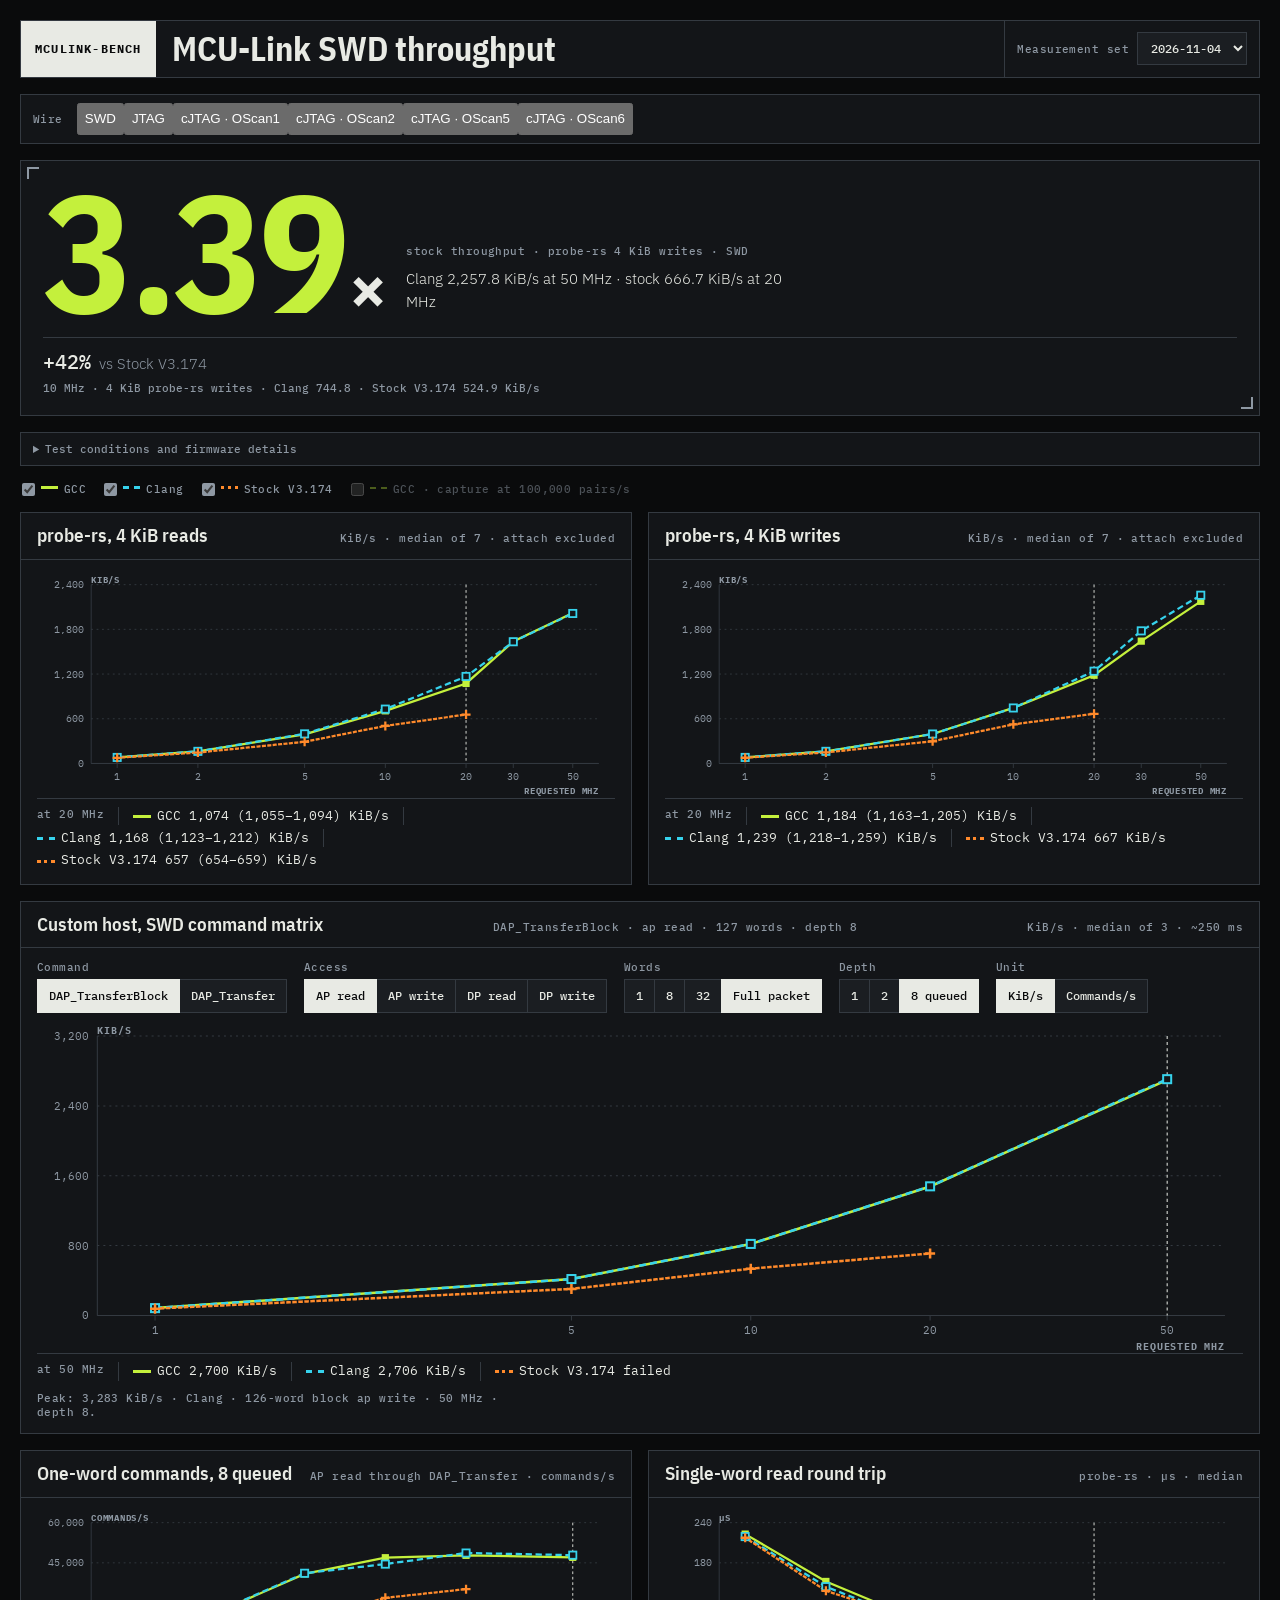
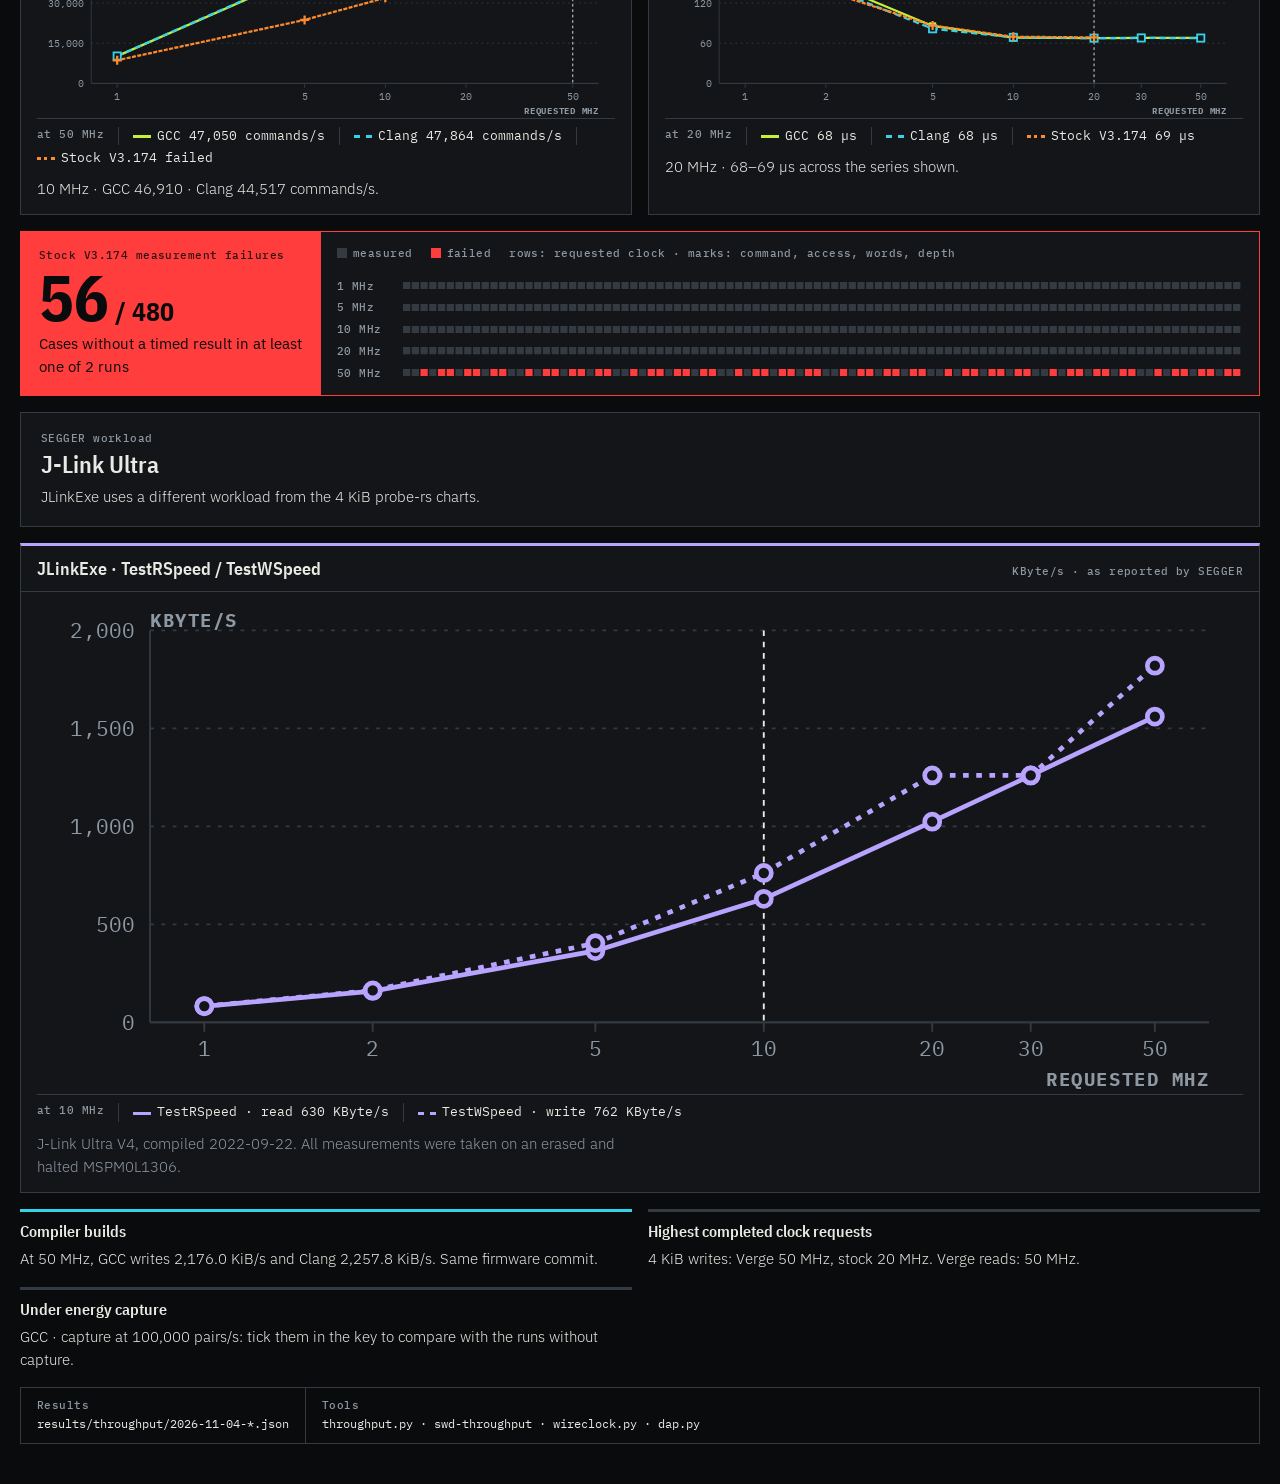
==== commit b96511bc: "page: show every wire and any number of reference probes The page knew SWD and three firmwares by na" ====
--- a/page/index.html
+++ b/page/index.html
@@ -3,8 +3,8 @@
 <head>
 <meta charset="utf-8">
 <meta name="viewport" content="width=device-width, initial-scale=1">
-<meta name="description" content="MCU-Link SWD throughput: Verge built with GCC and Clang, NXP stock firmware, and a J-Link Ultra reference.">
-<title>MCU-Link SWD throughput</title>
+<meta name="description" content="MCU-Link debug throughput over SWD, JTAG and cJTAG: Verge built with GCC and Clang, NXP stock firmware, and reference probes.">
+<title>MCU-Link throughput</title>
 <link rel="preconnect" href="https://fonts.googleapis.com">
 <link rel="preconnect" href="https://fonts.gstatic.com" crossorigin>
 <link rel="stylesheet" href="https://fonts.googleapis.com/css2?family=IBM+Plex+Mono:wght@400;500&family=IBM+Plex+Sans+Condensed:wght@500;600;700&family=IBM+Plex+Sans:wght@300;400&display=swap">
@@ -21,6 +21,9 @@
   --gcc: #c4f03c;
   --clang: #36d2ec;
   --stock: #ff8a2b;
+  --ref0: #b8a3ff;
+  --ref1: #ff6fb5;
+  --ref2: #e9d36a;
   --fault: #ff3d3d;
   --ink: #0a0b0c;
   --display: "IBM Plex Sans Condensed", "Arial Narrow", sans-serif;
@@ -29,6 +32,7 @@
   --data: "IBM Plex Mono", ui-monospace, "SFMono-Regular", Menlo, monospace;
 }
 * { box-sizing: border-box; }
+[hidden] { display: none !important; }
 html, body { background: var(--bg); color: var(--text); }
 body {
   margin: 0;
@@ -67,6 +71,8 @@
 .rail-meta span b { color: var(--text); font-weight: 700; }
 .set-picker { display: flex; align-items: center; gap: 8px; padding: 8px 12px; border-left: 1px solid var(--rule); }
 .set-picker select { color: var(--text); background: var(--surface-2); border: 1px solid var(--rule); padding: 7px 9px; font: 500 12px/1.2 var(--label); }
+.views { display: flex; flex-wrap: wrap; gap: 8px 14px; align-items: center; border: 1px solid var(--rule); background: var(--surface); padding: 8px 12px; }
+.views .seg-row button { min-height: 32px; }
 
 /* Headline */
 .hero { display: block; }
@@ -106,6 +112,16 @@
 .chart-key .gcc { border-color: var(--gcc); }
 .chart-key .clang { border-color: var(--clang); border-top-style: dashed; }
 .chart-key .stock { border-color: var(--stock); border-top-style: dotted; }
+.chart-key label { display: inline-flex; align-items: center; gap: 0; white-space: nowrap; cursor: pointer; }
+.chart-key input { margin: 0 6px 0 0; accent-color: var(--text-2); }
+.chart-key label.off { opacity: 0.5; }
+.chart-key .ref0 { border-color: var(--ref0); border-top-style: dashed; }
+.chart-key .ref1 { border-color: var(--ref1); border-top-style: dashed; }
+.chart-key .ref2 { border-color: var(--ref2); border-top-style: dashed; }
+.chart-key .jlink { border-color: var(--ref0); }
+.chart-key .cond { border-top-width: 2px; opacity: 0.7; }
+.chart-key .cond0 { border-top-style: dashed; }
+.chart-key .cond1 { border-top-style: dotted; }
 
 /* Modules */
 .grid { display: grid; grid-template-columns: repeat(2, minmax(0, 1fr)); gap: 16px; }
@@ -131,6 +147,13 @@
 .key.gcc { border-top: 3px solid var(--gcc); }
 .key.clang { border-top: 3px dashed var(--clang); }
 .key.stock { border-top: 3px dotted var(--stock); }
+.key.ref0 { border-top: 3px dashed var(--ref0); }
+.key.ref1 { border-top: 3px dashed var(--ref1); }
+.key.ref2 { border-top: 3px dashed var(--ref2); }
+.key.jlink { border-top: 3px solid var(--ref0); }
+.key.cond { border-top-width: 2px; opacity: 0.7; }
+.key.cond0 { border-top-style: dashed; }
+.key.cond1 { border-top-style: dotted; }
 
 /* Chart marks */
 .ax { stroke: var(--rule); stroke-width: 1; fill: none; }
@@ -144,6 +167,17 @@
 .mk.gcc { fill: var(--gcc); }
 .mk.clang { fill: var(--surface); stroke: var(--clang); stroke-width: 2; }
 .mk.stock { fill: none; stroke: var(--stock); stroke-width: 2.5; }
+.line.ref0 { stroke: var(--ref0); stroke-dasharray: 9 4 2 4; }
+.line.ref1 { stroke: var(--ref1); stroke-dasharray: 9 4 2 4; }
+.line.ref2 { stroke: var(--ref2); stroke-dasharray: 9 4 2 4; }
+.line.jlink { stroke: var(--ref0); }
+.mk.ref0, .mk.jlink { fill: var(--surface); stroke: var(--ref0); stroke-width: 2.5; }
+.mk.ref1 { fill: var(--surface); stroke: var(--ref1); stroke-width: 2.5; }
+.mk.ref2 { fill: var(--surface); stroke: var(--ref2); stroke-width: 2.5; }
+.line.cond { stroke-width: 1.5; opacity: 0.75; }
+.line.cond0 { stroke-dasharray: 6 3; }
+.line.cond1 { stroke-dasharray: 1.5 3; stroke-linecap: round; }
+.mk.cond { opacity: 0.75; }
 .fail-mark { stroke: var(--fault); stroke-width: 2.5; fill: none; }
 .fail-text { fill: var(--fault); font: 700 10px var(--label); letter-spacing: 0.08em; }
 .sel-rule { stroke: var(--text); stroke-width: 1; stroke-dasharray: 3 3; fill: none; }
@@ -233,9 +267,11 @@
 <div class="page">
   <header class="rail">
     <div class="rail-id">MCULINK-BENCH</div>
-    <h1>MCU-Link SWD throughput</h1>
+    <h1 id="title">MCU-Link throughput</h1>
     <label class="set-picker micro" id="sets" hidden>Measurement set <select id="set-select"></select></label>
   </header>
+
+  <nav class="views" id="views" aria-label="Wire protocol" hidden></nav>
 
   <section class="hero">
     <div class="reading">
@@ -257,11 +293,9 @@
   </details>
 
   <section class="grid">
-    <div class="chart-key micro" aria-label="Firmware legend">
-      <span><i class="gcc"></i>GCC</span><span><i class="clang"></i>Clang</span><span><i class="stock"></i>Stock</span>
-    </div>
+    <div class="chart-key micro" id="chart-key" aria-label="Probes shown"></div>
     <article class="module">
-      <div class="mhead"><h2>probe-rs, 4 KiB reads</h2><label class="chart-reference-toggle"><input id="jlink-overlay" type="checkbox">J-Link Ultra · shared rates</label><span class="micro">KiB/s · median of 7 · attach excluded</span></div>
+      <div class="mhead"><h2>probe-rs, 4 KiB reads</h2><span class="micro">KiB/s · median of 7 · attach excluded</span></div>
       <div class="mbody"><div id="c-read"></div></div>
     </article>
     <article class="module">
@@ -269,7 +303,7 @@
       <div class="mbody"><div id="c-write"></div></div>
     </article>
 
-    <article class="module wide">
+    <article class="module wide" id="m-explore">
       <div class="mhead"><h2>Custom host, SWD command matrix</h2><span class="micro" id="x-caption"></span><span class="micro">KiB/s · median of 3 · ~250 ms</span></div>
       <div class="mbody">
         <div class="controls" id="controls"></div>
@@ -278,11 +312,11 @@
       </div>
     </article>
 
-    <article class="module">
+    <article class="module" id="m-cliff">
       <div class="mhead"><h2>One-word commands, 8 queued</h2><span class="micro">AP read through DAP_Transfer · commands/s</span></div>
       <div class="mbody"><div id="c-cliff"></div><p id="cliff-text"></p></div>
     </article>
-    <article class="module">
+    <article class="module" id="m-rt">
       <div class="mhead"><h2>Single-word read round trip</h2><span class="micro">probe-rs · <span class="keep">µs</span> · median</span></div>
       <div class="mbody"><div id="c-rt"></div><p id="rt-text"></p></div>
     </article>
@@ -304,12 +338,12 @@
     </div>
   </section>
 
-  <section class="jlink-head" aria-labelledby="jlink-title">
+  <section class="jlink-head" id="jlink-head" aria-labelledby="jlink-title">
     <div class="micro">SEGGER workload</div>
     <h2 id="jlink-title">J-Link Ultra</h2>
     <p id="jlink-description"></p>
   </section>
-  <section class="jlink-grid" aria-label="J-Link measurements">
+  <section class="jlink-grid" id="jlink-grid" aria-label="J-Link measurements">
     <article class="module">
       <div class="mhead"><h3>JLinkExe · TestRSpeed / TestWSpeed</h3><span class="micro">KByte/s · as reported by SEGGER</span></div>
       <div class="mbody"><div id="jlink-chart"></div><p class="jlink-note" id="jlink-tool-note"></p></div>
@@ -367,17 +401,21 @@
 
   <footer>
     <div><span class="micro">Results</span><code id="results-path"></code></div>
-    <div><span class="micro">Tools</span><code>throughput.py · swd-throughput · wireclock.py</code></div>
+    <div><span class="micro">Tools</span><code>throughput.py · swd-throughput · wireclock.py · dap.py</code></div>
   </footer>
 </div>
 
-<script id="data" type="application/json">{"sets":{"2026-10-20":{"firmwares":[{"label":"gcc","build":"14d05d4","product":"MCU-Link Verge CMSIS-DAP","serial":"CJ3E7A91C2","packets":[3,512],"taken":"2026-10-20T13:07:12+01:00"},{"label":"clang","build":"14d05d4","product":"MCU-Link Verge CMSIS-DAP","serial":"CJ3E7A91C2","packets":[3,512],"taken":"2026-10-20T13:14:02+01:00"},{"label":"stock","build":"V3.172","product":"MCU-Link CMSIS-DAP V3.172","serial":"QK7RM2VTX8D41","packets":[8,512],"taken":"2026-10-20T13:20:49+01:00"}],"custom":{"gcc":{"block|ap-read|1|1|1":[6472,25.3],"block|ap-read|1|2|1":[10127,39.6],"block|ap-read|1|8|1":[10203,39.9],"block|ap-read|8|1|1":[2069,64.7],"block|ap-read|8|2|1":[2372,74.1],"block|ap-read|8|8|1":[2371,74.1],"block|ap-read|32|1|1":[627,78.4],"block|ap-read|32|2|1":[655,81.8],"block|ap-read|32|8|1":[654,81.8],"block|ap-read|127|1|1":[166,82.5],"block|ap-read|127|2|1":[169,84.0],"block|ap-read|127|8|1":[169,84.0],"block|ap-write|1|1|1":[5965,23.3],"block|ap-write|1|2|1":[8931,34.9],"block|ap-write|1|8|1":[9007,35.2],"block|ap-write|8|1|1":[1998,62.4],"block|ap-write|8|2|1":[2306,72.1],"block|ap-write|8|8|1":[2306,72.0],"block|ap-write|32|1|1":[621,77.6],"block|ap-write|32|2|1":[650,81.2],"block|ap-write|32|8|1":[649,81.2],"block|ap-write|126|1|1":[167,82.3],"block|ap-write|126|2|1":[170,83.9],"block|ap-write|126|8|1":[170,83.8],"block|dp-read|1|1|1":[10624,41.5],"block|dp-read|1|2|1":[14494,56.6],"block|dp-read|1|8|1":[19787,77.3],"block|dp-read|8|1|1":[2286,71.4],"block|dp-read|8|2|1":[2673,83.5],"block|dp-read|8|8|1":[2671,83.5],"block|dp-read|32|1|1":[646,80.8],"block|dp-read|32|2|1":[676,84.5],"block|dp-read|32|8|1":[675,84.4],"block|dp-read|127|1|1":[167,83.0],"block|dp-read|127|2|1":[171,84.7],"block|dp-read|127|8|1":[171,84.7],"block|dp-write|1|1|1":[6574,25.7],"block|dp-write|1|2|1":[10185,39.8],"block|dp-write|1|8|1":[10251,40.0],"block|dp-write|8|1|1":[2059,64.4],"block|dp-write|8|2|1":[2381,74.4],"block|dp-write|8|8|1":[2380,74.4],"block|dp-write|32|1|1":[623,77.9],"block|dp-write|32|2|1":[655,81.9],"block|dp-write|32|8|1":[655,81.9],"block|dp-write|126|1|1":[168,82.5],"block|dp-write|126|2|1":[171,84.0],"block|dp-write|126|8|1":[171,84.0],"transfer|ap-read|1|1|1":[6635,25.9],"transfer|ap-read|1|2|1":[10196,39.8],"transfer|ap-read|1|8|1":[10285,40.2],"transfer|ap-read|8|1|1":[1993,62.3],"transfer|ap-read|8|2|1":[2325,72.7],"transfer|ap-read|8|8|1":[2325,72.6],"transfer|ap-read|32|1|1":[609,76.1],"transfer|ap-read|32|2|1":[637,79.6],"transfer|ap-read|32|8|1":[637,79.6],"transfer|ap-read|127|1|1":[161,80.1],"transfer|ap-read|127|2|1":[164,81.6],"transfer|ap-read|127|8|1":[164,81.5],"transfer|ap-write|1|1|1":[5981,23.4],"transfer|ap-write|1|2|1":[8899,34.8],"transfer|ap-write|1|8|1":[9037,35.3],"transfer|ap-write|8|1|1":[1989,62.1],"transfer|ap-write|8|2|1":[2258,70.6],"transfer|ap-write|8|8|1":[2258,70.6],"transfer|ap-write|32|1|1":[604,75.5],"transfer|ap-write|32|2|1":[633,79.1],"transfer|ap-write|32|8|1":[632,79.1],"transfer|ap-write|101|1|1":[201,79.4],"transfer|ap-write|101|2|1":[206,81.3],"transfer|ap-write|101|8|1":[206,81.3],"transfer|dp-read|1|1|1":[10514,41.1],"transfer|dp-read|1|2|1":[14456,56.5],"transfer|dp-read|1|8|1":[19844,77.5],"transfer|dp-read|8|1|1":[2259,70.6],"transfer|dp-read|8|2|1":[2609,81.5],"transfer|dp-read|8|8|1":[2608,81.5],"transfer|dp-read|32|1|1":[630,78.8],"transfer|dp-read|32|2|1":[656,82.0],"transfer|dp-read|32|8|1":[656,82.0],"transfer|dp-read|127|1|1":[162,80.6],"transfer|dp-read|127|2|1":[166,82.2],"transfer|dp-read|127|8|1":[166,82.1],"transfer|dp-write|1|1|1":[6781,26.5],"transfer|dp-write|1|2|1":[10250,40.0],"transfer|dp-write|1|8|1":[10293,40.2],"transfer|dp-write|8|1|1":[2029,63.4],"transfer|dp-write|8|2|1":[2329,72.8],"transfer|dp-write|8|8|1":[2329,72.8],"transfer|dp-write|32|1|1":[609,76.2],"transfer|dp-write|32|2|1":[638,79.8],"transfer|dp-write|32|8|1":[638,79.8],"transfer|dp-write|101|1|1":[202,79.7],"transfer|dp-write|101|2|1":[207,81.6],"transfer|dp-write|101|8|1":[207,81.5],"block|ap-read|1|1|5":[14235,55.6],"block|ap-read|1|2|5":[14431,56.4],"block|ap-read|1|8|5":[41237,161.1],"block|ap-read|8|1|5":[6871,214.7],"block|ap-read|8|2|5":[11090,346.6],"block|ap-read|8|8|5":[11217,350.5],"block|ap-read|32|1|5":[2622,327.8],"block|ap-read|32|2|5":[3213,401.6],"block|ap-read|32|8|5":[3211,401.4],"block|ap-read|127|1|5":[790,391.8],"block|ap-read|127|2|5":[840,416.8],"block|ap-read|127|8|5":[840,416.6],"block|ap-write|1|1|5":[14043,54.9],"block|ap-write|1|2|5":[14309,55.9],"block|ap-write|1|8|5":[37305,145.7],"block|ap-write|8|1|5":[6718,209.9],"block|ap-write|8|2|5":[10855,339.2],"block|ap-write|8|8|5":[10980,343.1],"block|ap-write|32|1|5":[2568,320.9],"block|ap-write|32|2|5":[3194,399.3],"block|ap-write|32|8|5":[3193,399.1],"block|ap-write|126|1|5":[791,389.4],"block|ap-write|126|2|5":[845,416.0],"block|ap-write|126|8|5":[845,415.8],"block|dp-read|1|1|5":[14345,56.0],"block|dp-read|1|2|5":[14427,56.4],"block|dp-read|1|8|5":[51242,200.2],"block|dp-read|8|1|5":[7693,240.4],"block|dp-read|8|2|5":[12494,390.4],"block|dp-read|8|8|5":[12685,396.4],"block|dp-read|32|1|5":[2704,338.0],"block|dp-read|32|2|5":[3324,415.5],"block|dp-read|32|8|5":[3322,415.2],"block|dp-read|127|1|5":[795,394.6],"block|dp-read|127|2|5":[847,420.4],"block|dp-read|127|8|5":[847,420.2],"block|dp-write|1|1|5":[14056,54.9],"block|dp-write|1|2|5":[14394,56.2],"block|dp-write|1|8|5":[41962,163.9],"block|dp-write|8|1|5":[6975,218.0],"block|dp-write|8|2|5":[11244,351.4],"block|dp-write|8|8|5":[11369,355.3],"block|dp-write|32|1|5":[2646,330.8],"block|dp-write|32|2|5":[3224,403.0],"block|dp-write|32|8|5":[3224,403.0],"block|dp-write|126|1|5":[791,389.3],"block|dp-write|126|2|5":[847,417.1],"block|dp-write|126|8|5":[847,416.8],"transfer|ap-read|1|1|5":[14356,56.1],"transfer|ap-read|1|2|5":[14354,56.1],"transfer|ap-read|1|8|5":[42583,166.3],"transfer|ap-read|8|1|5":[6666,208.3],"transfer|ap-read|8|2|5":[10332,322.9],"transfer|ap-read|8|8|5":[10491,327.8],"transfer|ap-read|32|1|5":[2406,300.7],"transfer|ap-read|32|2|5":[2924,365.5],"transfer|ap-read|32|8|5":[2923,365.4],"transfer|ap-read|127|1|5":[719,356.5],"transfer|ap-read|127|2|5":[759,376.6],"transfer|ap-read|127|8|5":[759,376.5],"transfer|ap-write|1|1|5":[14182,55.4],"transfer|ap-write|1|2|5":[14341,56.0],"transfer|ap-write|1|8|5":[37960,148.3],"transfer|ap-write|8|1|5":[6494,202.9],"transfer|ap-write|8|2|5":[10134,316.7],"transfer|ap-write|8|8|5":[10243,320.1],"transfer|ap-write|32|1|5":[2440,305.0],"transfer|ap-write|32|2|5":[2926,365.7],"transfer|ap-write|32|8|5":[2925,365.7],"transfer|ap-write|101|1|5":[894,352.6],"transfer|ap-write|101|2|5":[958,378.0],"transfer|ap-write|101|8|5":[958,377.8],"transfer|dp-read|1|1|5":[14392,56.2],"transfer|dp-read|1|2|5":[14426,56.3],"transfer|dp-read|1|8|5":[49271,192.5],"transfer|dp-read|8|1|5":[7173,224.1],"transfer|dp-read|8|2|5":[11510,359.7],"transfer|dp-read|8|8|5":[11649,364.0],"transfer|dp-read|32|1|5":[2488,311.0],"transfer|dp-read|32|2|5":[3001,375.1],"transfer|dp-read|32|8|5":[3001,375.1],"transfer|dp-read|127|1|5":[721,357.7],"transfer|dp-read|127|2|5":[763,378.4],"transfer|dp-read|127|8|5":[762,378.2],"transfer|dp-write|1|1|5":[14394,56.2],"transfer|dp-write|1|2|5":[14440,56.4],"transfer|dp-write|1|8|5":[42929,167.7],"transfer|dp-write|8|1|5":[6605,206.4],"transfer|dp-write|8|2|5":[10477,327.4],"transfer|dp-write|8|8|5":[10576,330.5],"transfer|dp-write|32|1|5":[2415,301.8],"transfer|dp-write|32|2|5":[2951,368.9],"transfer|dp-write|32|8|5":[2951,368.9],"transfer|dp-write|101|1|5":[897,353.8],"transfer|dp-write|101|2|5":[961,379.0],"transfer|dp-write|101|8|5":[960,378.9],"block|ap-read|1|1|10":[14386,56.2],"block|ap-read|1|2|10":[14363,56.1],"block|ap-read|1|8|10":[50412,196.9],"block|ap-read|8|1|10":[10714,334.8],"block|ap-read|8|2|10":[14462,452.0],"block|ap-read|8|8|10":[20865,652.0],"block|ap-read|32|1|10":[4506,563.3],"block|ap-read|32|2|10":[6127,765.9],"block|ap-read|32|8|10":[6222,777.7],"block|ap-read|127|1|10":[1455,721.7],"block|ap-read|127|2|10":[1647,817.1],"block|ap-read|127|8|10":[1647,816.9],"block|ap-write|1|1|10":[14314,55.9],"block|ap-write|1|2|10":[14424,56.3],"block|ap-write|1|8|10":[51324,200.5],"block|ap-write|8|1|10":[10539,329.4],"block|ap-write|8|2|10":[14415,450.5],"block|ap-write|8|8|10":[20715,647.4],"block|ap-write|32|1|10":[4476,559.4],"block|ap-write|32|2|10":[6161,770.1],"block|ap-write|32|8|10":[6250,781.2],"block|ap-write|126|1|10":[1484,730.6],"block|ap-write|126|2|10":[1674,823.7],"block|ap-write|126|8|10":[1673,823.4],"block|dp-read|1|1|10":[14378,56.2],"block|dp-read|1|2|10":[14393,56.2],"block|dp-read|1|8|10":[35807,139.9],"block|dp-read|8|1|10":[11129,347.8],"block|dp-read|8|2|10":[14380,449.4],"block|dp-read|8|8|10":[23577,736.8],"block|dp-read|32|1|10":[4687,585.9],"block|dp-read|32|2|10":[6379,797.4],"block|dp-read|32|8|10":[6447,805.9],"block|dp-read|127|1|10":[1479,733.6],"block|dp-read|127|2|10":[1663,824.8],"block|dp-read|127|8|10":[1661,824.1],"block|dp-write|1|1|10":[14294,55.8],"block|dp-write|1|2|10":[14389,56.2],"block|dp-write|1|8|10":[50863,198.7],"block|dp-write|8|1|10":[10765,336.4],"block|dp-write|8|2|10":[14395,449.9],"block|dp-write|8|8|10":[21469,670.9],"block|dp-write|32|1|10":[4563,570.4],"block|dp-write|32|2|10":[6287,785.8],"block|dp-write|32|8|10":[6322,790.2],"block|dp-write|126|1|10":[1482,729.5],"block|dp-write|126|2|10":[1679,826.3],"block|dp-write|126|8|10":[1678,825.9],"transfer|ap-read|1|1|10":[14354,56.1],"transfer|ap-read|1|2|10":[14409,56.3],"transfer|ap-read|1|8|10":[51665,201.8],"transfer|ap-read|8|1|10":[10095,315.5],"transfer|ap-read|8|2|10":[14301,446.9],"transfer|ap-read|8|8|10":[18505,578.3],"transfer|ap-read|32|1|10":[3961,495.1],"transfer|ap-read|32|2|10":[5255,656.9],"transfer|ap-read|32|8|10":[5256,657.1],"transfer|ap-read|127|1|10":[1246,618.1],"transfer|ap-read|127|2|10":[1373,681.1],"transfer|ap-read|127|8|10":[1372,680.9],"transfer|ap-write|1|1|10":[14406,56.3],"transfer|ap-write|1|2|10":[14460,56.5],"transfer|ap-write|1|8|10":[50249,196.3],"transfer|ap-write|8|1|10":[9962,311.3],"transfer|ap-write|8|2|10":[14428,450.9],"transfer|ap-write|8|8|10":[18300,571.9],"transfer|ap-write|32|1|10":[3977,497.1],"transfer|ap-write|32|2|10":[5332,666.5],"transfer|ap-write|32|8|10":[5339,667.4],"transfer|ap-write|101|1|10":[1552,612.2],"transfer|ap-write|101|2|10":[1759,694.1],"transfer|ap-write|101|8|10":[1759,693.8],"transfer|dp-read|1|1|10":[14370,56.1],"transfer|dp-read|1|2|10":[14341,56.0],"transfer|dp-read|1|8|10":[28675,112.0],"transfer|dp-read|8|1|10":[10545,329.5],"transfer|dp-read|8|2|10":[14397,449.9],"transfer|dp-read|8|8|10":[20349,635.9],"transfer|dp-read|32|1|10":[4002,500.3],"transfer|dp-read|32|2|10":[5360,670.0],"transfer|dp-read|32|8|10":[5381,672.6],"transfer|dp-read|127|1|10":[1238,614.2],"transfer|dp-read|127|2|10":[1376,682.7],"transfer|dp-read|127|8|10":[1376,682.5],"transfer|dp-write|1|1|10":[14338,56.0],"transfer|dp-write|1|2|10":[14446,56.4],"transfer|dp-write|1|8|10":[49490,193.3],"transfer|dp-write|8|1|10":[10131,316.6],"transfer|dp-write|8|2|10":[14443,451.4],"transfer|dp-write|8|8|10":[18908,590.9],"transfer|dp-write|32|1|10":[3988,498.5],"transfer|dp-write|32|2|10":[5384,673.0],"transfer|dp-write|32|8|10":[5389,673.6],"transfer|dp-write|101|1|10":[1555,613.4],"transfer|dp-write|101|2|10":[1765,696.2],"transfer|dp-write|101|8|10":[1764,695.9],"block|ap-read|1|1|20":[14311,55.9],"block|ap-read|1|2|20":[14368,56.1],"block|ap-read|1|8|20":[48579,189.8],"block|ap-read|8|1|20":[13821,431.9],"block|ap-read|8|2|20":[14385,449.5],"block|ap-read|8|8|20":[33814,1056.7],"block|ap-read|32|1|20":[6794,849.2],"block|ap-read|32|2|20":[10866,1358.2],"block|ap-read|32|8|20":[10982,1372.7],"block|ap-read|127|1|20":[2390,1185.6],"block|ap-read|127|2|20":[2965,1471.1],"block|ap-read|127|8|20":[2963,1470.1],"block|ap-write|1|1|20":[14328,56.0],"block|ap-write|1|2|20":[14344,56.0],"block|ap-write|1|8|20":[39410,153.9],"block|ap-write|8|1|20":[13693,427.9],"block|ap-write|8|2|20":[14319,447.5],"block|ap-write|8|8|20":[34563,1080.1],"block|ap-write|32|1|20":[6768,846.0],"block|ap-write|32|2|20":[11070,1383.7],"block|ap-write|32|8|20":[11196,1399.5],"block|ap-write|126|1|20":[2466,1213.9],"block|ap-write|126|2|20":[3053,1502.6],"block|ap-write|126|8|20":[3052,1502.3],"block|dp-read|1|1|20":[14393,56.2],"block|dp-read|1|2|20":[14384,56.2],"block|dp-read|1|8|20":[24792,96.8],"block|dp-read|8|1|20":[14171,442.8],"block|dp-read|8|2|20":[14419,450.6],"block|dp-read|8|8|20":[38480,1202.5],"block|dp-read|32|1|20":[6765,845.7],"block|dp-read|32|2|20":[11281,1410.1],"block|dp-read|32|8|20":[11417,1427.2],"block|dp-read|127|1|20":[2438,1209.7],"block|dp-read|127|2|20":[2995,1485.9],"block|dp-read|127|8|20":[2994,1485.3],"block|dp-write|1|1|20":[14343,56.0],"block|dp-write|1|2|20":[14403,56.3],"block|dp-write|1|8|20":[39747,155.3],"block|dp-write|8|1|20":[13826,432.1],"block|dp-write|8|2|20":[14364,448.9],"block|dp-write|8|8|20":[35887,1121.5],"block|dp-write|32|1|20":[6937,867.1],"block|dp-write|32|2|20":[11212,1401.5],"block|dp-write|32|8|20":[11343,1417.8],"block|dp-write|126|1|20":[2507,1234.0],"block|dp-write|126|2|20":[3064,1508.1],"block|dp-write|126|8|20":[3063,1507.7],"transfer|ap-read|1|1|20":[14381,56.2],"transfer|ap-read|1|2|20":[14476,56.5],"transfer|ap-read|1|8|20":[36034,140.8],"transfer|ap-read|8|1|20":[13145,410.8],"transfer|ap-read|8|2|20":[14399,450.0],"transfer|ap-read|8|8|20":[28597,893.6],"transfer|ap-read|32|1|20":[5544,692.9],"transfer|ap-read|32|2|20":[8260,1032.6],"transfer|ap-read|32|8|20":[8363,1045.4],"transfer|ap-read|127|1|20":[1895,940.2],"transfer|ap-read|127|2|20":[2198,1090.4],"transfer|ap-read|127|8|20":[2197,1089.7],"transfer|ap-write|1|1|20":[14446,56.4],"transfer|ap-write|1|2|20":[14474,56.5],"transfer|ap-write|1|8|20":[40658,158.8],"transfer|ap-write|8|1|20":[13209,412.8],"transfer|ap-write|8|2|20":[14444,451.4],"transfer|ap-write|8|8|20":[28545,892.0],"transfer|ap-write|32|1|20":[5660,707.4],"transfer|ap-write|32|2|20":[8558,1069.8],"transfer|ap-write|32|8|20":[8657,1082.1],"transfer|ap-write|101|1|20":[2388,942.0],"transfer|ap-write|101|2|20":[2869,1132.0],"transfer|ap-write|101|8|20":[2869,1131.8],"transfer|dp-read|1|1|20":[14366,56.1],"transfer|dp-read|1|2|20":[14367,56.1],"transfer|dp-read|1|8|20":[18192,71.1],"transfer|dp-read|8|1|20":[13470,420.9],"transfer|dp-read|8|2|20":[14422,450.7],"transfer|dp-read|8|8|20":[30546,954.6],"transfer|dp-read|32|1|20":[5676,709.5],"transfer|dp-read|32|2|20":[8448,1056.0],"transfer|dp-read|32|8|20":[8513,1064.2],"transfer|dp-read|127|1|20":[1898,941.6],"transfer|dp-read|127|2|20":[2196,1089.3],"transfer|dp-read|127|8|20":[2195,1088.7],"transfer|dp-write|1|1|20":[14453,56.5],"transfer|dp-write|1|2|20":[14492,56.6],"transfer|dp-write|1|8|20":[35067,137.0],"transfer|dp-write|8|1|20":[13292,415.4],"transfer|dp-write|8|2|20":[14408,450.3],"transfer|dp-write|8|8|20":[29497,921.8],"transfer|dp-write|32|1|20":[5713,714.1],"transfer|dp-write|32|2|20":[8652,1081.5],"transfer|dp-write|32|8|20":[8741,1092.6],"transfer|dp-write|101|1|20":[2358,930.4],"transfer|dp-write|101|2|20":[2879,1135.7],"transfer|dp-write|101|8|20":[2878,1135.3],"block|ap-read|1|1|50":[14421,56.3],"block|ap-read|1|2|50":[14417,56.3],"block|ap-read|1|8|50":[24650,96.3],"block|ap-read|8|1|50":[14386,449.6],"block|ap-read|8|2|50":[14397,449.9],"block|ap-read|8|8|50":[51949,1623.4],"block|ap-read|32|1|50":[10147,1268.4],"block|ap-read|32|2|50":[14354,1794.2],"block|ap-read|32|8|50":[19297,2412.1],"block|ap-read|127|1|50":[3925,1947.0],"block|ap-read|127|2|50":[5389,2673.5],"block|ap-read|127|8|50":[5394,2676.1],"block|ap-write|1|1|50":[14361,56.1],"block|ap-write|1|2|50":[14323,55.9],"block|ap-write|1|8|50":[32673,127.6],"block|ap-write|8|1|50":[14321,447.5],"block|ap-write|8|2|50":[14396,449.9],"block|ap-write|8|8|50":[50865,1589.5],"block|ap-write|32|1|50":[10568,1320.9],"block|ap-write|32|2|50":[14250,1781.3],"block|ap-write|32|8|50":[22664,2833.0],"block|ap-write|126|1|50":[4569,2248.7],"block|ap-write|126|2|50":[6500,3199.2],"block|ap-write|126|8|50":[6582,3239.4],"block|dp-read|1|1|50":[14418,56.3],"block|dp-read|1|2|50":[14314,55.9],"block|dp-read|1|8|50":[21810,85.2],"block|dp-read|8|1|50":[14364,448.9],"block|dp-read|8|2|50":[14365,448.9],"block|dp-read|8|8|50":[53029,1657.1],"block|dp-read|32|1|50":[10273,1284.1],"block|dp-read|32|2|50":[14295,1786.9],"block|dp-read|32|8|50":[20148,2518.5],"block|dp-read|127|1|50":[3928,1948.7],"block|dp-read|127|2|50":[5446,2702.0],"block|dp-read|127|8|50":[5463,2710.0],"block|dp-write|1|1|50":[14338,56.0],"block|dp-write|1|2|50":[14408,56.3],"block|dp-write|1|8|50":[19052,74.4],"block|dp-write|8|1|50":[14262,445.7],"block|dp-write|8|2|50":[14390,449.7],"block|dp-write|8|8|50":[49355,1542.4],"block|dp-write|32|1|50":[10881,1360.1],"block|dp-write|32|2|50":[14343,1792.8],"block|dp-write|32|8|50":[23501,2937.7],"block|dp-write|126|1|50":[4627,2277.3],"block|dp-write|126|2|50":[6597,3247.1],"block|dp-write|126|8|50":[6650,3273.1],"transfer|ap-read|1|1|50":[14352,56.1],"transfer|ap-read|1|2|50":[14409,56.3],"transfer|ap-read|1|8|50":[21586,84.3],"transfer|ap-read|8|1|50":[14150,442.2],"transfer|ap-read|8|2|50":[14409,450.3],"transfer|ap-read|8|8|50":[40161,1255.0],"transfer|ap-read|32|1|50":[7241,905.2],"transfer|ap-read|32|2|50":[12337,1542.1],"transfer|ap-read|32|8|50":[12525,1565.7],"transfer|ap-read|127|1|50":[2582,1281.1],"transfer|ap-read|127|2|50":[3322,1647.9],"transfer|ap-read|127|8|50":[3319,1646.3],"transfer|ap-write|1|1|50":[14422,56.3],"transfer|ap-write|1|2|50":[14420,56.3],"transfer|ap-write|1|8|50":[33542,131.0],"transfer|ap-write|8|1|50":[14291,446.6],"transfer|ap-write|8|2|50":[14347,448.4],"transfer|ap-write|8|8|50":[42435,1326.1],"transfer|ap-write|32|1|50":[7770,971.3],"transfer|ap-write|32|2|50":[14023,1752.8],"transfer|ap-write|32|8|50":[14278,1784.7],"transfer|ap-write|101|1|50":[3618,1427.5],"transfer|ap-write|101|2|50":[4848,1912.7],"transfer|ap-write|101|8|50":[4844,1910.9],"transfer|dp-read|1|1|50":[14382,56.2],"transfer|dp-read|1|2|50":[14354,56.1],"transfer|dp-read|1|8|50":[16059,62.7],"transfer|dp-read|8|1|50":[14262,445.7],"transfer|dp-read|8|2|50":[14422,450.7],"transfer|dp-read|8|8|50":[43137,1348.0],"transfer|dp-read|32|1|50":[7292,911.5],"transfer|dp-read|32|2|50":[12564,1570.5],"transfer|dp-read|32|8|50":[12670,1583.7],"transfer|dp-read|127|1|50":[2586,1282.7],"transfer|dp-read|127|2|50":[3303,1638.8],"transfer|dp-read|127|8|50":[3300,1637.1],"transfer|dp-write|1|1|50":[14262,55.7],"transfer|dp-write|1|2|50":[14406,56.3],"transfer|dp-write|1|8|50":[24499,95.7],"transfer|dp-write|8|1|50":[14313,447.3],"transfer|dp-write|8|2|50":[14340,448.1],"transfer|dp-write|8|8|50":[44449,1389.0],"transfer|dp-write|32|1|50":[7772,971.4],"transfer|dp-write|32|2|50":[14291,1786.3],"transfer|dp-write|32|8|50":[14612,1826.6],"transfer|dp-write|101|1|50":[3645,1438.1],"transfer|dp-write|101|2|50":[4881,1925.8],"transfer|dp-write|101|8|50":[4884,1926.7]},"clang":{"block|ap-read|1|1|1":[6537,25.5],"block|ap-read|1|2|1":[10158,39.7],"block|ap-read|1|8|1":[10252,40.0],"block|ap-read|8|1|1":[2049,64.0],"block|ap-read|8|2|1":[2376,74.3],"block|ap-read|8|8|1":[2374,74.2],"block|ap-read|32|1|1":[626,78.2],"block|ap-read|32|2|1":[655,81.9],"block|ap-read|32|8|1":[655,81.8],"block|ap-read|127|1|1":[166,82.5],"block|ap-read|127|2|1":[169,84.0],"block|ap-read|127|8|1":[169,84.0],"block|ap-write|1|1|1":[5719,22.3],"block|ap-write|1|2|1":[8919,34.8],"block|ap-write|1|8|1":[9039,35.3],"block|ap-write|8|1|1":[1985,62.0],"block|ap-write|8|2|1":[2309,72.2],"block|ap-write|8|8|1":[2308,72.1],"block|ap-write|32|1|1":[619,77.3],"block|ap-write|32|2|1":[650,81.2],"block|ap-write|32|8|1":[649,81.2],"block|ap-write|126|1|1":[167,82.1],"block|ap-write|126|2|1":[170,83.8],"block|ap-write|126|8|1":[170,83.8],"block|dp-read|1|1|1":[10446,40.8],"block|dp-read|1|2|1":[14390,56.2],"block|dp-read|1|8|1":[19881,77.7],"block|dp-read|8|1|1":[2284,71.4],"block|dp-read|8|2|1":[2676,83.6],"block|dp-read|8|8|1":[2671,83.5],"block|dp-read|32|1|1":[645,80.7],"block|dp-read|32|2|1":[676,84.5],"block|dp-read|32|8|1":[676,84.5],"block|dp-read|127|1|1":[168,83.2],"block|dp-read|127|2|1":[171,84.7],"block|dp-read|127|8|1":[171,84.7],"block|dp-write|1|1|1":[6488,25.3],"block|dp-write|1|2|1":[10208,39.9],"block|dp-write|1|8|1":[10293,40.2],"block|dp-write|8|1|1":[2036,63.6],"block|dp-write|8|2|1":[2383,74.5],"block|dp-write|8|8|1":[2382,74.4],"block|dp-write|32|1|1":[625,78.2],"block|dp-write|32|2|1":[656,82.0],"block|dp-write|32|8|1":[655,81.9],"block|dp-write|126|1|1":[168,82.4],"block|dp-write|126|2|1":[171,84.0],"block|dp-write|126|8|1":[171,84.0],"transfer|ap-read|1|1|1":[6490,25.4],"transfer|ap-read|1|2|1":[10187,39.8],"transfer|ap-read|1|8|1":[10309,40.3],"transfer|ap-read|8|1|1":[2019,63.1],"transfer|ap-read|8|2|1":[2328,72.7],"transfer|ap-read|8|8|1":[2326,72.7],"transfer|ap-read|32|1|1":[610,76.2],"transfer|ap-read|32|2|1":[637,79.7],"transfer|ap-read|32|8|1":[637,79.6],"transfer|ap-read|127|1|1":[161,79.9],"transfer|ap-read|127|2|1":[164,81.6],"transfer|ap-read|127|8|1":[164,81.6],"transfer|ap-write|1|1|1":[6171,24.1],"transfer|ap-write|1|2|1":[8894,34.7],"transfer|ap-write|1|8|1":[9057,35.4],"transfer|ap-write|8|1|1":[1979,61.8],"transfer|ap-write|8|2|1":[2264,70.8],"transfer|ap-write|8|8|1":[2263,70.7],"transfer|ap-write|32|1|1":[604,75.5],"transfer|ap-write|32|2|1":[634,79.3],"transfer|ap-write|32|8|1":[634,79.2],"transfer|ap-write|101|1|1":[201,79.3],"transfer|ap-write|101|2|1":[207,81.5],"transfer|ap-write|101|8|1":[206,81.5],"transfer|dp-read|1|1|1":[10463,40.9],"transfer|dp-read|1|2|1":[14377,56.2],"transfer|dp-read|1|8|1":[19948,77.9],"transfer|dp-read|8|1|1":[2186,68.3],"transfer|dp-read|8|2|1":[2619,81.9],"transfer|dp-read|8|8|1":[2618,81.8],"transfer|dp-read|32|1|1":[627,78.4],"transfer|dp-read|32|2|1":[658,82.3],"transfer|dp-read|32|8|1":[658,82.3],"transfer|dp-read|127|1|1":[163,80.9],"transfer|dp-read|127|2|1":[166,82.4],"transfer|dp-read|127|8|1":[166,82.4],"transfer|dp-write|1|1|1":[6576,25.7],"transfer|dp-write|1|2|1":[10227,40.0],"transfer|dp-write|1|8|1":[10311,40.3],"transfer|dp-write|8|1|1":[2021,63.1],"transfer|dp-write|8|2|1":[2335,73.0],"transfer|dp-write|8|8|1":[2334,72.9],"transfer|dp-write|32|1|1":[610,76.2],"transfer|dp-write|32|2|1":[640,79.9],"transfer|dp-write|32|8|1":[639,79.9],"transfer|dp-write|101|1|1":[202,79.7],"transfer|dp-write|101|2|1":[207,81.7],"transfer|dp-write|101|8|1":[207,81.7],"block|ap-read|1|1|5":[14239,55.6],"block|ap-read|1|2|5":[14413,56.3],"block|ap-read|1|8|5":[42179,164.8],"block|ap-read|8|1|5":[6896,215.5],"block|ap-read|8|2|5":[11190,349.7],"block|ap-read|8|8|5":[11310,353.4],"block|ap-read|32|1|5":[2637,329.7],"block|ap-read|32|2|5":[3221,402.6],"block|ap-read|32|8|5":[3220,402.5],"block|ap-read|127|1|5":[791,392.7],"block|ap-read|127|2|5":[841,417.0],"block|ap-read|127|8|5":[840,416.8],"block|ap-write|1|1|5":[13966,54.6],"block|ap-write|1|2|5":[14406,56.3],"block|ap-write|1|8|5":[38217,149.3],"block|ap-write|8|1|5":[6815,213.0],"block|ap-write|8|2|5":[10947,342.1],"block|ap-write|8|8|5":[11028,344.6],"block|ap-write|32|1|5":[2591,323.8],"block|ap-write|32|2|5":[3198,399.8],"block|ap-write|32|8|5":[3197,399.6],"block|ap-write|126|1|5":[796,391.6],"block|ap-write|126|2|5":[846,416.1],"block|ap-write|126|8|5":[845,415.9],"block|dp-read|1|1|5":[14447,56.4],"block|dp-read|1|2|5":[14449,56.4],"block|dp-read|1|8|5":[52809,206.3],"block|dp-read|8|1|5":[7788,243.4],"block|dp-read|8|2|5":[12558,392.4],"block|dp-read|8|8|5":[12748,398.4],"block|dp-read|32|1|5":[2755,344.4],"block|dp-read|32|2|5":[3327,415.9],"block|dp-read|32|8|5":[3327,415.8],"block|dp-read|127|1|5":[796,394.9],"block|dp-read|127|2|5":[848,420.5],"block|dp-read|127|8|5":[847,420.4],"block|dp-write|1|1|5":[14080,55.0],"block|dp-write|1|2|5":[14320,55.9],"block|dp-write|1|8|5":[42749,167.0],"block|dp-write|8|1|5":[6833,213.5],"block|dp-write|8|2|5":[11269,352.2],"block|dp-write|8|8|5":[11418,356.8],"block|dp-write|32|1|5":[2640,330.0],"block|dp-write|32|2|5":[3229,403.6],"block|dp-write|32|8|5":[3228,403.5],"block|dp-write|126|1|5":[790,389.0],"block|dp-write|126|2|5":[848,417.2],"block|dp-write|126|8|5":[847,417.0],"transfer|ap-read|1|1|5":[14312,55.9],"transfer|ap-read|1|2|5":[14433,56.4],"transfer|ap-read|1|8|5":[43314,169.2],"transfer|ap-read|8|1|5":[6587,205.8],"transfer|ap-read|8|2|5":[10458,326.8],"transfer|ap-read|8|8|5":[10564,330.1],"transfer|ap-read|32|1|5":[2422,302.7],"transfer|ap-read|32|2|5":[2931,366.4],"transfer|ap-read|32|8|5":[2928,366.0],"transfer|ap-read|127|1|5":[716,355.3],"transfer|ap-read|127|2|5":[759,376.6],"transfer|ap-read|127|8|5":[759,376.4],"transfer|ap-write|1|1|5":[14188,55.4],"transfer|ap-write|1|2|5":[14369,56.1],"transfer|ap-write|1|8|5":[38508,150.4],"transfer|ap-write|8|1|5":[6515,203.6],"transfer|ap-write|8|2|5":[10270,320.9],"transfer|ap-write|8|8|5":[10379,324.4],"transfer|ap-write|32|1|5":[2470,308.7],"transfer|ap-write|32|2|5":[2955,369.4],"transfer|ap-write|32|8|5":[2954,369.2],"transfer|ap-write|101|1|5":[902,355.8],"transfer|ap-write|101|2|5":[966,381.3],"transfer|ap-write|101|8|5":[966,381.1],"transfer|dp-read|1|1|5":[14328,56.0],"transfer|dp-read|1|2|5":[14401,56.3],"transfer|dp-read|1|8|5":[51940,202.9],"transfer|dp-read|8|1|5":[7276,227.4],"transfer|dp-read|8|2|5":[11737,366.8],"transfer|dp-read|8|8|5":[11891,371.6],"transfer|dp-read|32|1|5":[2547,318.4],"transfer|dp-read|32|2|5":[3053,381.6],"transfer|dp-read|32|8|5":[3051,381.4],"transfer|dp-read|127|1|5":[729,361.4],"transfer|dp-read|127|2|5":[774,384.1],"transfer|dp-read|127|8|5":[774,383.9],"transfer|dp-write|1|1|5":[14296,55.8],"transfer|dp-write|1|2|5":[14446,56.4],"transfer|dp-write|1|8|5":[43319,169.2],"transfer|dp-write|8|1|5":[6607,206.5],"transfer|dp-write|8|2|5":[10629,332.2],"transfer|dp-write|8|8|5":[10714,334.8],"transfer|dp-write|32|1|5":[2438,304.7],"transfer|dp-write|32|2|5":[2981,372.7],"transfer|dp-write|32|8|5":[2980,372.5],"transfer|dp-write|101|1|5":[902,355.9],"transfer|dp-write|101|2|5":[969,382.4],"transfer|dp-write|101|8|5":[968,382.1],"block|ap-read|1|1|10":[14413,56.3],"block|ap-read|1|2|10":[14449,56.4],"block|ap-read|1|8|10":[49406,193.0],"block|ap-read|8|1|10":[10673,333.5],"block|ap-read|8|2|10":[14448,451.5],"block|ap-read|8|8|10":[21154,661.1],"block|ap-read|32|1|10":[4587,573.3],"block|ap-read|32|2|10":[6218,777.2],"block|ap-read|32|8|10":[6245,780.7],"block|ap-read|127|1|10":[1468,728.2],"block|ap-read|127|2|10":[1649,818.0],"block|ap-read|127|8|10":[1648,817.7],"block|ap-write|1|1|10":[14404,56.3],"block|ap-write|1|2|10":[14360,56.1],"block|ap-write|1|8|10":[50150,195.9],"block|ap-write|8|1|10":[10546,329.6],"block|ap-write|8|2|10":[14350,448.4],"block|ap-write|8|8|10":[20873,652.3],"block|ap-write|32|1|10":[4552,569.0],"block|ap-write|32|2|10":[6221,777.6],"block|ap-write|32|8|10":[6267,783.3],"block|ap-write|126|1|10":[1484,730.4],"block|ap-write|126|2|10":[1675,824.5],"block|ap-write|126|8|10":[1674,824.0],"block|dp-read|1|1|10":[14295,55.8],"block|dp-read|1|2|10":[14408,56.3],"block|dp-read|1|8|10":[39308,153.5],"block|dp-read|8|1|10":[11288,352.8],"block|dp-read|8|2|10":[14416,450.5],"block|dp-read|8|8|10":[23830,744.7],"block|dp-read|32|1|10":[4656,582.0],"block|dp-read|32|2|10":[6422,802.7],"block|dp-read|32|8|10":[6465,808.1],"block|dp-read|127|1|10":[1478,733.4],"block|dp-read|127|2|10":[1664,825.4],"block|dp-read|127|8|10":[1663,825.1],"block|dp-write|1|1|10":[14373,56.1],"block|dp-write|1|2|10":[14308,55.9],"block|dp-write|1|8|10":[51855,202.6],"block|dp-write|8|1|10":[10642,332.5],"block|dp-write|8|2|10":[14324,447.6],"block|dp-write|8|8|10":[21668,677.1],"block|dp-write|32|1|10":[4575,571.9],"block|dp-write|32|2|10":[6314,789.2],"block|dp-write|32|8|10":[6336,792.1],"block|dp-write|126|1|10":[1497,736.9],"block|dp-write|126|2|10":[1680,826.8],"block|dp-write|126|8|10":[1679,826.5],"transfer|ap-read|1|1|10":[14422,56.3],"transfer|ap-read|1|2|10":[14406,56.3],"transfer|ap-read|1|8|10":[50679,198.0],"transfer|ap-read|8|1|10":[10049,314.0],"transfer|ap-read|8|2|10":[14382,449.4],"transfer|ap-read|8|8|10":[18769,586.5],"transfer|ap-read|32|1|10":[3938,492.3],"transfer|ap-read|32|2|10":[5276,659.5],"transfer|ap-read|32|8|10":[5279,659.8],"transfer|ap-read|127|1|10":[1233,611.7],"transfer|ap-read|127|2|10":[1373,681.3],"transfer|ap-read|127|8|10":[1372,680.7],"transfer|ap-write|1|1|10":[14380,56.2],"transfer|ap-write|1|2|10":[14334,56.0],"transfer|ap-write|1|8|10":[50380,196.8],"transfer|ap-write|8|1|10":[10026,313.3],"transfer|ap-write|8|2|10":[14396,449.9],"transfer|ap-write|8|8|10":[18760,586.3],"transfer|ap-write|32|1|10":[3992,499.0],"transfer|ap-write|32|2|10":[5427,678.4],"transfer|ap-write|32|8|10":[5438,679.8],"transfer|ap-write|101|1|10":[1578,622.4],"transfer|ap-write|101|2|10":[1788,705.3],"transfer|ap-write|101|8|10":[1787,705.0],"transfer|dp-read|1|1|10":[14463,56.5],"transfer|dp-read|1|2|10":[14372,56.1],"transfer|dp-read|1|8|10":[35545,138.8],"transfer|dp-read|8|1|10":[10647,332.7],"transfer|dp-read|8|2|10":[14407,450.2],"transfer|dp-read|8|8|10":[21113,659.8],"transfer|dp-read|32|1|10":[4064,508.0],"transfer|dp-read|32|2|10":[5537,692.1],"transfer|dp-read|32|8|10":[5541,692.7],"transfer|dp-read|127|1|10":[1269,629.5],"transfer|dp-read|127|2|10":[1414,701.5],"transfer|dp-read|127|8|10":[1413,701.2],"transfer|dp-write|1|1|10":[14405,56.3],"transfer|dp-write|1|2|10":[14402,56.3],"transfer|dp-write|1|8|10":[53369,208.5],"transfer|dp-write|8|1|10":[10106,315.8],"transfer|dp-write|8|2|10":[14409,450.3],"transfer|dp-write|8|8|10":[19392,606.0],"transfer|dp-write|32|1|10":[4009,501.2],"transfer|dp-write|32|2|10":[5480,685.0],"transfer|dp-write|32|8|10":[5490,686.2],"transfer|dp-write|101|1|10":[1571,619.9],"transfer|dp-write|101|2|10":[1793,707.5],"transfer|dp-write|101|8|10":[1792,707.1],"block|ap-read|1|1|20":[14324,56.0],"block|ap-read|1|2|20":[14363,56.1],"block|ap-read|1|8|20":[40117,156.7],"block|ap-read|8|1|20":[13875,433.6],"block|ap-read|8|2|20":[14380,449.4],"block|ap-read|8|8|20":[34835,1088.6],"block|ap-read|32|1|20":[6792,849.0],"block|ap-read|32|2|20":[10967,1370.9],"block|ap-read|32|8|20":[11059,1382.3],"block|ap-read|127|1|20":[2481,1231.0],"block|ap-read|127|2|20":[2971,1473.9],"block|ap-read|127|8|20":[2969,1472.7],"block|ap-write|1|1|20":[14355,56.1],"block|ap-write|1|2|20":[14398,56.2],"block|ap-write|1|8|20":[50351,196.7],"block|ap-write|8|1|20":[13762,430.1],"block|ap-write|8|2|20":[14388,449.6],"block|ap-write|8|8|20":[34816,1088.0],"block|ap-write|32|1|20":[6709,838.7],"block|ap-write|32|2|20":[11129,1391.1],"block|ap-write|32|8|20":[11247,1405.9],"block|ap-write|126|1|20":[2483,1222.0],"block|ap-write|126|2|20":[3058,1505.0],"block|ap-write|126|8|20":[3055,1503.9],"block|dp-read|1|1|20":[14372,56.1],"block|dp-read|1|2|20":[14360,56.1],"block|dp-read|1|8|20":[27291,106.6],"block|dp-read|8|1|20":[14181,443.2],"block|dp-read|8|2|20":[14400,450.0],"block|dp-read|8|8|20":[39280,1227.5],"block|dp-read|32|1|20":[6846,855.7],"block|dp-read|32|2|20":[11321,1415.1],"block|dp-read|32|8|20":[11465,1433.1],"block|dp-read|127|1|20":[2450,1215.5],"block|dp-read|127|2|20":[2999,1487.8],"block|dp-read|127|8|20":[2998,1487.5],"block|dp-write|1|1|20":[14372,56.1],"block|dp-write|1|2|20":[14374,56.1],"block|dp-write|1|8|20":[40634,158.7],"block|dp-write|8|1|20":[13765,430.2],"block|dp-write|8|2|20":[14263,445.7],"block|dp-write|8|8|20":[35859,1120.6],"block|dp-write|32|1|20":[6701,837.6],"block|dp-write|32|2|20":[11272,1409.0],"block|dp-write|32|8|20":[11396,1424.5],"block|dp-write|126|1|20":[2480,1220.6],"block|dp-write|126|2|20":[3068,1510.2],"block|dp-write|126|8|20":[3067,1509.4],"transfer|ap-read|1|1|20":[14292,55.8],"transfer|ap-read|1|2|20":[14346,56.0],"transfer|ap-read|1|8|20":[35006,136.7],"transfer|ap-read|8|1|20":[13101,409.4],"transfer|ap-read|8|2|20":[14323,447.6],"transfer|ap-read|8|8|20":[29245,913.9],"transfer|ap-read|32|1|20":[5540,692.5],"transfer|ap-read|32|2|20":[8285,1035.7],"transfer|ap-read|32|8|20":[8404,1050.6],"transfer|ap-read|127|1|20":[1888,936.7],"transfer|ap-read|127|2|20":[2198,1090.3],"transfer|ap-read|127|8|20":[2197,1089.7],"transfer|ap-write|1|1|20":[14407,56.3],"transfer|ap-write|1|2|20":[14382,56.2],"transfer|ap-write|1|8|20":[48071,187.8],"transfer|ap-write|8|1|20":[13224,413.3],"transfer|ap-write|8|2|20":[14327,447.7],"transfer|ap-write|8|8|20":[29819,931.8],"transfer|ap-write|32|1|20":[5738,717.2],"transfer|ap-write|32|2|20":[8807,1100.9],"transfer|ap-write|32|8|20":[8897,1112.1],"transfer|ap-write|101|1|20":[2405,948.9],"transfer|ap-write|101|2|20":[2943,1161.2],"transfer|ap-write|101|8|20":[2941,1160.2],"transfer|dp-read|1|1|20":[14487,56.6],"transfer|dp-read|1|2|20":[14429,56.4],"transfer|dp-read|1|8|20":[34192,133.6],"transfer|dp-read|8|1|20":[13618,425.6],"transfer|dp-read|8|2|20":[14296,446.8],"transfer|dp-read|8|8|20":[32422,1013.2],"transfer|dp-read|32|1|20":[5864,733.0],"transfer|dp-read|32|2|20":[8734,1091.8],"transfer|dp-read|32|8|20":[8919,1114.8],"transfer|dp-read|127|1|20":[1986,985.4],"transfer|dp-read|127|2|20":[2293,1137.4],"transfer|dp-read|127|8|20":[2292,1136.9],"transfer|dp-write|1|1|20":[14428,56.4],"transfer|dp-write|1|2|20":[14370,56.1],"transfer|dp-write|1|8|20":[39629,154.8],"transfer|dp-write|8|1|20":[13322,416.3],"transfer|dp-write|8|2|20":[14366,448.9],"transfer|dp-write|8|8|20":[30894,965.5],"transfer|dp-write|32|1|20":[5811,726.4],"transfer|dp-write|32|2|20":[8897,1112.2],"transfer|dp-write|32|8|20":[8985,1123.1],"transfer|dp-write|101|1|20":[2410,950.8],"transfer|dp-write|101|2|20":[2953,1165.0],"transfer|dp-write|101|8|20":[2952,1164.5],"block|ap-read|1|1|50":[14450,56.4],"block|ap-read|1|2|50":[14385,56.2],"block|ap-read|1|8|50":[26353,102.9],"block|ap-read|8|1|50":[14400,450.0],"block|ap-read|8|2|50":[14378,449.3],"block|ap-read|8|8|50":[48763,1523.8],"block|ap-read|32|1|50":[10167,1270.9],"block|ap-read|32|2|50":[14370,1796.2],"block|ap-read|32|8|50":[19509,2438.6],"block|ap-read|127|1|50":[3924,1946.9],"block|ap-read|127|2|50":[5397,2677.5],"block|ap-read|127|8|50":[5413,2685.6],"block|ap-write|1|1|50":[14351,56.1],"block|ap-write|1|2|50":[14428,56.4],"block|ap-write|1|8|50":[42265,165.1],"block|ap-write|8|1|50":[14248,445.2],"block|ap-write|8|2|50":[14290,446.5],"block|ap-write|8|8|50":[49951,1561.0],"block|ap-write|32|1|50":[10667,1333.3],"block|ap-write|32|2|50":[14287,1785.9],"block|ap-write|32|8|50":[22802,2850.2],"block|ap-write|126|1|50":[4580,2254.3],"block|ap-write|126|2|50":[6531,3214.3],"block|ap-write|126|8|50":[6599,3247.8],"block|dp-read|1|1|50":[14361,56.1],"block|dp-read|1|2|50":[14367,56.1],"block|dp-read|1|8|50":[21379,83.5],"block|dp-read|8|1|50":[14404,450.1],"block|dp-read|8|2|50":[14383,449.5],"block|dp-read|8|8|50":[51754,1617.3],"block|dp-read|32|1|50":[10287,1285.9],"block|dp-read|32|2|50":[14335,1791.9],"block|dp-read|32|8|50":[20307,2538.4],"block|dp-read|127|1|50":[3969,1969.2],"block|dp-read|127|2|50":[5471,2714.2],"block|dp-read|127|8|50":[5475,2716.0],"block|dp-write|1|1|50":[14407,56.3],"block|dp-write|1|2|50":[14393,56.2],"block|dp-write|1|8|50":[38912,152.0],"block|dp-write|8|1|50":[14363,448.9],"block|dp-write|8|2|50":[14349,448.4],"block|dp-write|8|8|50":[49642,1551.3],"block|dp-write|32|1|50":[10887,1360.9],"block|dp-write|32|2|50":[14327,1790.9],"block|dp-write|32|8|50":[23713,2964.1],"block|dp-write|126|1|50":[4627,2277.6],"block|dp-write|126|2|50":[6602,3249.3],"block|dp-write|126|8|50":[6669,3282.2],"transfer|ap-read|1|1|50":[14397,56.2],"transfer|ap-read|1|2|50":[14396,56.2],"transfer|ap-read|1|8|50":[36473,142.5],"transfer|ap-read|8|1|50":[14149,442.2],"transfer|ap-read|8|2|50":[14439,451.2],"transfer|ap-read|8|8|50":[42055,1314.2],"transfer|ap-read|32|1|50":[7463,932.9],"transfer|ap-read|32|2|50":[12463,1557.9],"transfer|ap-read|32|8|50":[12598,1574.8],"transfer|ap-read|127|1|50":[2600,1290.1],"transfer|ap-read|127|2|50":[3318,1646.0],"transfer|ap-read|127|8|50":[3316,1644.9],"transfer|ap-write|1|1|50":[12716,49.7],"transfer|ap-write|1|2|50":[14428,56.4],"transfer|ap-write|1|8|50":[41215,161.0],"transfer|ap-write|8|1|50":[14238,444.9],"transfer|ap-write|8|2|50":[14374,449.2],"transfer|ap-write|8|8|50":[44448,1389.0],"transfer|ap-write|32|1|50":[7839,979.8],"transfer|ap-write|32|2|50":[14309,1788.6],"transfer|ap-write|32|8|50":[14959,1869.8],"transfer|ap-write|101|1|50":[3788,1494.4],"transfer|ap-write|101|2|50":[5060,1996.5],"transfer|ap-write|101|8|50":[5060,1996.2],"transfer|dp-read|1|1|50":[14317,55.9],"transfer|dp-read|1|2|50":[14425,56.3],"transfer|dp-read|1|8|50":[23754,92.8],"transfer|dp-read|8|1|50":[14226,444.5],"transfer|dp-read|8|2|50":[14349,448.4],"transfer|dp-read|8|8|50":[46518,1453.7],"transfer|dp-read|32|1|50":[7794,974.3],"transfer|dp-read|32|2|50":[13355,1669.3],"transfer|dp-read|32|8|50":[13571,1696.3],"transfer|dp-read|127|1|50":[2778,1378.2],"transfer|dp-read|127|2|50":[3525,1748.5],"transfer|dp-read|127|8|50":[3523,1747.7],"transfer|dp-write|1|1|50":[14358,56.1],"transfer|dp-write|1|2|50":[14449,56.4],"transfer|dp-write|1|8|50":[39517,154.4],"transfer|dp-write|8|1|50":[14283,446.3],"transfer|dp-write|8|2|50":[14374,449.2],"transfer|dp-write|8|8|50":[47649,1489.0],"transfer|dp-write|32|1|50":[7845,980.6],"transfer|dp-write|32|2|50":[14249,1781.1],"transfer|dp-write|32|8|50":[15325,1915.7],"transfer|dp-write|101|1|50":[3789,1494.8],"transfer|dp-write|101|2|50":[5092,2009.1],"transfer|dp-write|101|8|50":[5099,2011.9]},"stock":{"block|ap-read|1|1|1":[6444,25.2],"block|ap-read|1|2|1":[8607,33.6],"block|ap-read|1|8|1":[8728,34.1],"block|ap-read|8|1|1":[1989,62.1],"block|ap-read|8|2|1":[2171,67.9],"block|ap-read|8|8|1":[2170,67.8],"block|ap-read|32|1|1":[588,73.5],"block|ap-read|32|2|1":[607,75.9],"block|ap-read|32|8|1":[607,75.8],"block|ap-read|127|1|1":[156,77.3],"block|ap-read|127|2|1":[158,78.2],"block|ap-read|127|8|1":[158,78.2],"block|ap-write|1|1|1":[5775,22.6],"block|ap-write|1|2|1":[7686,30.0],"block|ap-write|1|8|1":[7796,30.5],"block|ap-write|8|1|1":[1926,60.2],"block|ap-write|8|2|1":[2117,66.2],"block|ap-write|8|8|1":[2115,66.1],"block|ap-write|32|1|1":[584,73.0],"block|ap-write|32|2|1":[605,75.6],"block|ap-write|32|8|1":[605,75.6],"block|ap-write|126|1|1":[157,77.2],"block|ap-write|126|2|1":[159,78.4],"block|ap-write|126|8|1":[159,78.4],"block|dp-read|1|1|1":[10372,40.5],"block|dp-read|1|2|1":[14405,56.3],"block|dp-read|1|8|1":[15302,59.8],"block|dp-read|8|1|1":[2139,66.8],"block|dp-read|8|2|1":[2431,76.0],"block|dp-read|8|8|1":[2430,75.9],"block|dp-read|32|1|1":[605,75.6],"block|dp-read|32|2|1":[626,78.2],"block|dp-read|32|8|1":[626,78.2],"block|dp-read|127|1|1":[156,77.5],"block|dp-read|127|2|1":[159,78.8],"block|dp-read|127|8|1":[159,78.8],"block|dp-write|1|1|1":[6429,25.1],"block|dp-write|1|2|1":[8680,33.9],"block|dp-write|1|8|1":[8751,34.2],"block|dp-write|8|1|1":[1989,62.2],"block|dp-write|8|2|1":[2182,68.2],"block|dp-write|8|8|1":[2181,68.2],"block|dp-write|32|1|1":[589,73.6],"block|dp-write|32|2|1":[610,76.3],"block|dp-write|32|8|1":[610,76.2],"block|dp-write|126|1|1":[157,77.4],"block|dp-write|126|2|1":[160,78.6],"block|dp-write|126|8|1":[160,78.6],"transfer|ap-read|1|1|1":[6421,25.1],"transfer|ap-read|1|2|1":[8593,33.6],"transfer|ap-read|1|8|1":[8711,34.0],"transfer|ap-read|8|1|1":[1981,61.9],"transfer|ap-read|8|2|1":[2161,67.5],"transfer|ap-read|8|8|1":[2160,67.5],"transfer|ap-read|32|1|1":[582,72.7],"transfer|ap-read|32|2|1":[604,75.5],"transfer|ap-read|32|8|1":[604,75.5],"transfer|ap-read|127|1|1":[154,76.3],"transfer|ap-read|127|2|1":[157,77.8],"transfer|ap-read|127|8|1":[157,77.7],"transfer|ap-write|1|1|1":[5837,22.8],"transfer|ap-write|1|2|1":[7673,30.0],"transfer|ap-write|1|8|1":[7777,30.4],"transfer|ap-write|8|1|1":[1909,59.6],"transfer|ap-write|8|2|1":[2108,65.9],"transfer|ap-write|8|8|1":[2106,65.8],"transfer|ap-write|32|1|1":[580,72.5],"transfer|ap-write|32|2|1":[602,75.3],"transfer|ap-write|32|8|1":[602,75.3],"transfer|ap-write|101|1|1":[193,76.3],"transfer|ap-write|101|2|1":[197,77.8],"transfer|ap-write|101|8|1":[197,77.8],"transfer|dp-read|1|1|1":[10414,40.7],"transfer|dp-read|1|2|1":[14362,56.1],"transfer|dp-read|1|8|1":[15258,59.6],"transfer|dp-read|8|1|1":[2130,66.6],"transfer|dp-read|8|2|1":[2419,75.6],"transfer|dp-read|8|8|1":[2417,75.5],"transfer|dp-read|32|1|1":[599,74.8],"transfer|dp-read|32|2|1":[623,77.8],"transfer|dp-read|32|8|1":[622,77.8],"transfer|dp-read|127|1|1":[155,77.0],"transfer|dp-read|127|2|1":[158,78.4],"transfer|dp-read|127|8|1":[158,78.4],"transfer|dp-write|1|1|1":[6538,25.5],"transfer|dp-write|1|2|1":[8479,33.1],"transfer|dp-write|1|8|1":[8730,34.1],"transfer|dp-write|8|1|1":[1977,61.8],"transfer|dp-write|8|2|1":[2172,67.9],"transfer|dp-write|8|8|1":[2170,67.8],"transfer|dp-write|32|1|1":[588,73.5],"transfer|dp-write|32|2|1":[607,75.9],"transfer|dp-write|32|8|1":[607,75.9],"transfer|dp-write|101|1|1":[194,76.6],"transfer|dp-write|101|2|1":[198,78.0],"transfer|dp-write|101|8|1":[198,78.0],"block|ap-read|1|1|5":[14136,55.2],"block|ap-read|1|2|5":[14396,56.2],"block|ap-read|1|8|5":[24403,95.3],"block|ap-read|8|1|5":[5781,180.6],"block|ap-read|8|2|5":[7682,240.0],"block|ap-read|8|8|5":[7729,241.5],"block|ap-read|32|1|5":[2059,257.4],"block|ap-read|32|2|5":[2313,289.1],"block|ap-read|32|8|5":[2312,289.0],"block|ap-read|127|1|5":[590,292.5],"block|ap-read|127|2|5":[613,303.9],"block|ap-read|127|8|5":[612,303.8],"block|ap-write|1|1|5":[13665,53.4],"block|ap-write|1|2|5":[14328,56.0],"block|ap-write|1|8|5":[22608,88.3],"block|ap-write|8|1|5":[5852,182.9],"block|ap-write|8|2|5":[7530,235.3],"block|ap-write|8|8|5":[7650,239.0],"block|ap-write|32|1|5":[2068,258.5],"block|ap-write|32|2|5":[2341,292.6],"block|ap-write|32|8|5":[2339,292.4],"block|ap-write|126|1|5":[602,296.4],"block|ap-write|126|2|5":[629,309.8],"block|ap-write|126|8|5":[629,309.6],"block|dp-read|1|1|5":[14388,56.2],"block|dp-read|1|2|5":[14402,56.3],"block|dp-read|1|8|5":[34412,134.4],"block|dp-read|8|1|5":[6336,198.0],"block|dp-read|8|2|5":[8491,265.3],"block|dp-read|8|8|5":[8545,267.0],"block|dp-read|32|1|5":[2148,268.5],"block|dp-read|32|2|5":[2381,297.6],"block|dp-read|32|8|5":[2380,297.5],"block|dp-read|127|1|5":[597,296.4],"block|dp-read|127|2|5":[617,306.2],"block|dp-read|127|8|5":[617,306.0],"block|dp-write|1|1|5":[14004,54.7],"block|dp-write|1|2|5":[14311,55.9],"block|dp-write|1|8|5":[24587,96.0],"block|dp-write|8|1|5":[5993,187.3],"block|dp-write|8|2|5":[7795,243.6],"block|dp-write|8|8|5":[7866,245.8],"block|dp-write|32|1|5":[2106,263.3],"block|dp-write|32|2|5":[2361,295.1],"block|dp-write|32|8|5":[2359,294.9],"block|dp-write|126|1|5":[608,299.0],"block|dp-write|126|2|5":[631,310.5],"block|dp-write|126|8|5":[630,310.3],"transfer|ap-read|1|1|5":[14249,55.7],"transfer|ap-read|1|2|5":[14472,56.5],"transfer|ap-read|1|8|5":[24292,94.9],"transfer|ap-read|8|1|5":[5856,183.0],"transfer|ap-read|8|2|5":[7444,232.6],"transfer|ap-read|8|8|5":[7601,237.5],"transfer|ap-read|32|1|5":[2029,253.6],"transfer|ap-read|32|2|5":[2267,283.4],"transfer|ap-read|32|8|5":[2266,283.2],"transfer|ap-read|127|1|5":[577,286.1],"transfer|ap-read|127|2|5":[600,297.6],"transfer|ap-read|127|8|5":[600,297.4],"transfer|ap-write|1|1|5":[13747,53.7],"transfer|ap-write|1|2|5":[14392,56.2],"transfer|ap-write|1|8|5":[22280,87.0],"transfer|ap-write|8|1|5":[5782,180.7],"transfer|ap-write|8|2|5":[7452,232.9],"transfer|ap-write|8|8|5":[7528,235.2],"transfer|ap-write|32|1|5":[2010,251.2],"transfer|ap-write|32|2|5":[2297,287.2],"transfer|ap-write|32|8|5":[2297,287.1],"transfer|ap-write|101|1|5":[731,288.3],"transfer|ap-write|101|2|5":[766,302.4],"transfer|ap-write|101|8|5":[766,302.2],"transfer|dp-read|1|1|5":[14391,56.2],"transfer|dp-read|1|2|5":[14392,56.2],"transfer|dp-read|1|8|5":[34282,133.9],"transfer|dp-read|8|1|5":[6236,194.9],"transfer|dp-read|8|2|5":[8298,259.3],"transfer|dp-read|8|8|5":[8382,261.9],"transfer|dp-read|32|1|5":[2044,255.5],"transfer|dp-read|32|2|5":[2336,292.0],"transfer|dp-read|32|8|5":[2335,291.8],"transfer|dp-read|127|1|5":[582,288.6],"transfer|dp-read|127|2|5":[605,300.3],"transfer|dp-read|127|8|5":[605,300.1],"transfer|dp-write|1|1|5":[14280,55.8],"transfer|dp-write|1|2|5":[14536,56.8],"transfer|dp-write|1|8|5":[24422,95.4],"transfer|dp-write|8|1|5":[5829,182.2],"transfer|dp-write|8|2|5":[7658,239.3],"transfer|dp-write|8|8|5":[7734,241.7],"transfer|dp-write|32|1|5":[2075,259.4],"transfer|dp-write|32|2|5":[2316,289.5],"transfer|dp-write|32|8|5":[2312,289.0],"transfer|dp-write|101|1|5":[734,289.5],"transfer|dp-write|101|2|5":[768,303.2],"transfer|dp-write|101|8|5":[768,303.0],"block|ap-read|1|1|10":[14338,56.0],"block|ap-read|1|2|10":[14409,56.3],"block|ap-read|1|8|10":[32847,128.3],"block|ap-read|8|1|10":[8343,260.7],"block|ap-read|8|2|10":[12445,388.9],"block|ap-read|8|8|10":[12554,392.3],"block|ap-read|32|1|10":[3348,418.5],"block|ap-read|32|2|10":[3996,499.5],"block|ap-read|32|8|10":[3995,499.4],"block|ap-read|127|1|10":[1014,503.1],"block|ap-read|127|2|10":[1080,535.9],"block|ap-read|127|8|10":[1080,535.7],"block|ap-write|1|1|10":[14299,55.9],"block|ap-write|1|2|10":[14382,56.2],"block|ap-write|1|8|10":[31140,121.6],"block|ap-write|8|1|10":[8331,260.4],"block|ap-write|8|2|10":[12450,389.1],"block|ap-write|8|8|10":[12588,393.4],"block|ap-write|32|1|10":[3469,433.6],"block|ap-write|32|2|10":[4107,513.3],"block|ap-write|32|8|10":[4106,513.2],"block|ap-write|126|1|10":[1058,520.8],"block|ap-write|126|2|10":[1129,555.6],"block|ap-write|126|8|10":[1128,555.3],"block|dp-read|1|1|10":[14349,56.1],"block|dp-read|1|2|10":[14441,56.4],"block|dp-read|1|8|10":[42141,164.6],"block|dp-read|8|1|10":[9573,299.2],"block|dp-read|8|2|10":[13566,423.9],"block|dp-read|8|8|10":[13742,429.4],"block|dp-read|32|1|10":[3434,429.2],"block|dp-read|32|2|10":[4109,513.7],"block|dp-read|32|8|10":[4107,513.4],"block|dp-read|127|1|10":[1021,506.4],"block|dp-read|127|2|10":[1088,540.0],"block|dp-read|127|8|10":[1088,539.7],"block|dp-write|1|1|10":[14340,56.0],"block|dp-write|1|2|10":[14397,56.2],"block|dp-write|1|8|10":[33481,130.8],"block|dp-write|8|1|10":[8561,267.5],"block|dp-write|8|2|10":[12758,398.7],"block|dp-write|8|8|10":[12916,403.6],"block|dp-write|32|1|10":[3434,429.3],"block|dp-write|32|2|10":[4142,517.7],"block|dp-write|32|8|10":[4139,517.3],"block|dp-write|126|1|10":[1049,516.1],"block|dp-write|126|2|10":[1131,556.8],"block|dp-write|126|8|10":[1131,556.4],"transfer|ap-read|1|1|10":[14380,56.2],"transfer|ap-read|1|2|10":[14439,56.4],"transfer|ap-read|1|8|10":[32798,128.1],"transfer|ap-read|8|1|10":[7907,247.1],"transfer|ap-read|8|2|10":[12106,378.3],"transfer|ap-read|8|8|10":[12219,381.8],"transfer|ap-read|32|1|10":[3276,409.5],"transfer|ap-read|32|2|10":[3862,482.8],"transfer|ap-read|32|8|10":[3859,482.4],"transfer|ap-read|127|1|10":[986,489.4],"transfer|ap-read|127|2|10":[1041,516.7],"transfer|ap-read|127|8|10":[1041,516.2],"transfer|ap-write|1|1|10":[14401,56.3],"transfer|ap-write|1|2|10":[14465,56.5],"transfer|ap-write|1|8|10":[31124,121.6],"transfer|ap-write|8|1|10":[8036,251.1],"transfer|ap-write|8|2|10":[12156,379.9],"transfer|ap-write|8|8|10":[12255,383.0],"transfer|ap-write|32|1|10":[3333,416.7],"transfer|ap-write|32|2|10":[3975,496.9],"transfer|ap-write|32|8|10":[3974,496.8],"transfer|ap-write|101|1|10":[1251,493.6],"transfer|ap-write|101|2|10":[1351,533.1],"transfer|ap-write|101|8|10":[1351,532.8],"transfer|dp-read|1|1|10":[14390,56.2],"transfer|dp-read|1|2|10":[14382,56.2],"transfer|dp-read|1|8|10":[41692,162.9],"transfer|dp-read|8|1|10":[9200,287.5],"transfer|dp-read|8|2|10":[13189,412.2],"transfer|dp-read|8|8|10":[13350,417.2],"transfer|dp-read|32|1|10":[3340,417.5],"transfer|dp-read|32|2|10":[3977,497.1],"transfer|dp-read|32|8|10":[3975,496.9],"transfer|dp-read|127|1|10":[995,493.8],"transfer|dp-read|127|2|10":[1052,521.8],"transfer|dp-read|127|8|10":[1051,521.3],"transfer|dp-write|1|1|10":[14423,56.3],"transfer|dp-write|1|2|10":[14392,56.2],"transfer|dp-write|1|8|10":[33174,129.6],"transfer|dp-write|8|1|10":[8027,250.8],"transfer|dp-write|8|2|10":[12447,389.0],"transfer|dp-write|8|8|10":[12570,392.8],"transfer|dp-write|32|1|10":[3388,423.5],"transfer|dp-write|32|2|10":[4009,501.1],"transfer|dp-write|32|8|10":[4007,500.8],"transfer|dp-write|101|1|10":[1248,492.5],"transfer|dp-write|101|2|10":[1355,534.6],"transfer|dp-write|101|8|10":[1354,534.3],"block|ap-read|1|1|20":[14422,56.3],"block|ap-read|1|2|20":[14398,56.2],"block|ap-read|1|8|20":[36932,144.3],"block|ap-read|8|1|20":[10627,332.1],"block|ap-read|8|2|20":[14381,449.4],"block|ap-read|8|8|20":[15734,491.7],"block|ap-read|32|1|20":[4252,531.5],"block|ap-read|32|2|20":[5228,653.5],"block|ap-read|32|8|20":[5227,653.4],"block|ap-read|127|1|20":[1319,654.3],"block|ap-read|127|2|20":[1435,712.0],"block|ap-read|127|8|20":[1434,711.5],"block|ap-write|1|1|20":[14375,56.2],"block|ap-write|1|2|20":[14377,56.2],"block|ap-write|1|8|20":[35439,138.4],"block|ap-write|8|1|20":[10309,322.1],"block|ap-write|8|2|20":[14391,449.7],"block|ap-write|8|8|20":[15499,484.4],"block|ap-write|32|1|20":[4161,520.1],"block|ap-write|32|2|20":[5237,654.6],"block|ap-write|32|8|20":[5244,655.5],"block|ap-write|126|1|20":[1326,652.8],"block|ap-write|126|2|20":[1461,719.0],"block|ap-write|126|8|20":[1460,718.6],"block|dp-read|1|1|20":[14059,54.9],"block|dp-read|1|2|20":[14161,55.3],"block|dp-read|1|8|20":[45449,177.5],"block|dp-read|8|1|20":[10915,341.1],"block|dp-read|8|2|20":[14345,448.3],"block|dp-read|8|8|20":[17096,534.2],"block|dp-read|32|1|20":[4313,539.1],"block|dp-read|32|2|20":[5365,670.7],"block|dp-read|32|8|20":[5371,671.3],"block|dp-read|127|1|20":[1324,657.1],"block|dp-read|127|2|20":[1446,717.2],"block|dp-read|127|8|20":[1445,716.7],"block|dp-write|1|1|20":[14366,56.1],"block|dp-write|1|2|20":[14326,56.0],"block|dp-write|1|8|20":[37455,146.3],"block|dp-write|8|1|20":[10362,323.8],"block|dp-write|8|2|20":[14361,448.8],"block|dp-write|8|8|20":[15879,496.2],"block|dp-write|32|1|20":[4167,520.9],"block|dp-write|32|2|20":[5284,660.5],"block|dp-write|32|8|20":[5287,660.9],"block|dp-write|126|1|20":[1341,660.1],"block|dp-write|126|2|20":[1464,720.6],"block|dp-write|126|8|20":[1463,720.1],"transfer|ap-read|1|1|20":[14364,56.1],"transfer|ap-read|1|2|20":[14482,56.6],"transfer|ap-read|1|8|20":[37022,144.6],"transfer|ap-read|8|1|20":[10167,317.7],"transfer|ap-read|8|2|20":[14367,449.0],"transfer|ap-read|8|8|20":[15208,475.3],"transfer|ap-read|32|1|20":[4021,502.6],"transfer|ap-read|32|2|20":[4999,624.8],"transfer|ap-read|32|8|20":[4997,624.7],"transfer|ap-read|127|1|20":[1252,621.2],"transfer|ap-read|127|2|20":[1367,678.3],"transfer|ap-read|127|8|20":[1366,677.5],"transfer|ap-write|1|1|20":[14382,56.2],"transfer|ap-write|1|2|20":[14418,56.3],"transfer|ap-write|1|8|20":[35284,137.8],"transfer|ap-write|8|1|20":[10161,317.5],"transfer|ap-write|8|2|20":[14366,448.9],"transfer|ap-write|8|8|20":[15004,468.9],"transfer|ap-write|32|1|20":[4025,503.2],"transfer|ap-write|32|2|20":[5028,628.6],"transfer|ap-write|32|8|20":[5031,628.9],"transfer|ap-write|101|1|20":[1566,618.0],"transfer|ap-write|101|2|20":[1730,682.4],"transfer|ap-write|101|8|20":[1729,682.0],"transfer|dp-read|1|1|20":[14393,56.2],"transfer|dp-read|1|2|20":[14439,56.4],"transfer|dp-read|1|8|20":[45418,177.4],"transfer|dp-read|8|1|20":[10765,336.4],"transfer|dp-read|8|2|20":[14322,447.6],"transfer|dp-read|8|8|20":[16506,515.8],"transfer|dp-read|32|1|20":[4043,505.4],"transfer|dp-read|32|2|20":[5141,642.6],"transfer|dp-read|32|8|20":[5145,643.1],"transfer|dp-read|127|1|20":[1263,626.8],"transfer|dp-read|127|2|20":[1382,685.4],"transfer|dp-read|127|8|20":[1381,684.9],"transfer|dp-write|1|1|20":[14397,56.2],"transfer|dp-write|1|2|20":[14429,56.4],"transfer|dp-write|1|8|20":[37071,144.8],"transfer|dp-write|8|1|20":[10278,321.2],"transfer|dp-write|8|2|20":[14386,449.6],"transfer|dp-write|8|8|20":[15358,479.9],"transfer|dp-write|32|1|20":[4025,503.1],"transfer|dp-write|32|2|20":[5069,633.7],"transfer|dp-write|32|8|20":[5071,633.8],"transfer|dp-write|101|1|20":[1568,618.6],"transfer|dp-write|101|2|20":[1734,684.2],"transfer|dp-write|101|8|20":[1733,683.7],"block|ap-read|1|1|50":[14451,56.5],"block|ap-read|1|2|50":[14353,56.1],"block|ap-read|1|8|50":null,"block|ap-read|8|1|50":[10896,340.5],"block|ap-read|8|2|50":null,"block|ap-read|8|8|50":null,"block|ap-read|32|1|50":[4507,563.4],"block|ap-read|32|2|50":null,"block|ap-read|32|8|50":null,"block|ap-read|127|1|50":[1415,702.0],"block|ap-read|127|2|50":null,"block|ap-read|127|8|50":null,"block|ap-write|1|1|50":[14400,56.2],"block|ap-write|1|2|50":[14464,56.5],"block|ap-write|1|8|50":null,"block|ap-write|8|1|50":[10842,338.8],"block|ap-write|8|2|50":null,"block|ap-write|8|8|50":null,"block|ap-write|32|1|50":[4611,576.4],"block|ap-write|32|2|50":null,"block|ap-write|32|8|50":null,"block|ap-write|126|1|50":[1490,733.4],"block|ap-write|126|2|50":null,"block|ap-write|126|8|50":null,"block|dp-read|1|1|50":[14417,56.3],"block|dp-read|1|2|50":[14421,56.3],"block|dp-read|1|8|50":null,"block|dp-read|8|1|50":[11570,361.5],"block|dp-read|8|2|50":null,"block|dp-read|8|8|50":null,"block|dp-read|32|1|50":[4607,575.8],"block|dp-read|32|2|50":null,"block|dp-read|32|8|50":null,"block|dp-read|127|1|50":[1427,707.9],"block|dp-read|127|2|50":null,"block|dp-read|127|8|50":null,"block|dp-write|1|1|50":[14368,56.1],"block|dp-write|1|2|50":[14342,56.0],"block|dp-write|1|8|50":null,"block|dp-write|8|1|50":[10990,343.4],"block|dp-write|8|2|50":null,"block|dp-write|8|8|50":null,"block|dp-write|32|1|50":[4580,572.5],"block|dp-write|32|2|50":null,"block|dp-write|32|8|50":null,"block|dp-write|126|1|50":[1482,729.3],"block|dp-write|126|2|50":null,"block|dp-write|126|8|50":null,"transfer|ap-read|1|1|50":[14455,56.5],"transfer|ap-read|1|2|50":[14389,56.2],"transfer|ap-read|1|8|50":null,"transfer|ap-read|8|1|50":[10559,330.0],"transfer|ap-read|8|2|50":null,"transfer|ap-read|8|8|50":null,"transfer|ap-read|32|1|50":[4211,526.4],"transfer|ap-read|32|2|50":null,"transfer|ap-read|32|8|50":null,"transfer|ap-read|127|1|50":[1327,658.1],"transfer|ap-read|127|2|50":null,"transfer|ap-read|127|8|50":null,"transfer|ap-write|1|1|50":[14470,56.5],"transfer|ap-write|1|2|50":[14342,56.0],"transfer|ap-write|1|8|50":null,"transfer|ap-write|8|1|50":[10613,331.7],"transfer|ap-write|8|2|50":null,"transfer|ap-write|8|8|50":null,"transfer|ap-write|32|1|50":[4299,537.3],"transfer|ap-write|32|2|50":null,"transfer|ap-write|32|8|50":null,"transfer|ap-write|101|1|50":[1703,672.0],"transfer|ap-write|101|2|50":null,"transfer|ap-write|101|8|50":null,"transfer|dp-read|1|1|50":[14419,56.3],"transfer|dp-read|1|2|50":[14372,56.1],"transfer|dp-read|1|8|50":null,"transfer|dp-read|8|1|50":[11025,344.5],"transfer|dp-read|8|2|50":null,"transfer|dp-read|8|8|50":null,"transfer|dp-read|32|1|50":[4423,552.9],"transfer|dp-read|32|2|50":null,"transfer|dp-read|32|8|50":null,"transfer|dp-read|127|1|50":[1343,666.1],"transfer|dp-read|127|2|50":null,"transfer|dp-read|127|8|50":null,"transfer|dp-write|1|1|50":[14374,56.1],"transfer|dp-write|1|2|50":[14395,56.2],"transfer|dp-write|1|8|50":null,"transfer|dp-write|8|1|50":[10749,335.9],"transfer|dp-write|8|2|50":null,"transfer|dp-write|8|8|50":null,"transfer|dp-write|32|1|50":[4374,546.8],"transfer|dp-write|32|2|50":null,"transfer|dp-write|32|8|50":null,"transfer|dp-write|101|1|50":[1715,676.5],"transfer|dp-write|101|2|50":null,"transfer|dp-write|101|8|50":null}},"probe_rs":{"gcc":[{"khz":1000,"arm":"read32","bytes":64,"us":928.185,"kib":67.3},{"khz":1000,"arm":"read32","bytes":256,"us":3338.99,"kib":74.9},{"khz":1000,"arm":"read32","bytes":1024,"us":12351.926,"kib":81.0},{"khz":1000,"arm":"read32","bytes":4096,"us":48992.317,"kib":81.6},{"khz":1000,"arm":"write32","bytes":64,"us":930.118,"kib":67.2},{"khz":1000,"arm":"write32","bytes":256,"us":3279.881,"kib":76.2},{"khz":1000,"arm":"write32","bytes":1024,"us":12277.617,"kib":81.4},{"khz":1000,"arm":"write32","bytes":4096,"us":48843.659,"kib":81.9},{"khz":1000,"arm":"read8","bytes":64,"us":3291.893,"kib":19.0},{"khz":1000,"arm":"read8","bytes":256,"us":12326.649,"kib":20.3},{"khz":1000,"arm":"read8","bytes":1024,"us":48365.476,"kib":20.7},{"khz":1000,"arm":"read8","bytes":4096,"us":193133.801,"kib":20.7},{"khz":1000,"arm":"write8","bytes":64,"us":3250.916,"kib":19.2},{"khz":1000,"arm":"write8","bytes":256,"us":12303.816,"kib":20.3},{"khz":1000,"arm":"write8","bytes":1024,"us":48221.207,"kib":20.7},{"khz":1000,"arm":"write8","bytes":4096,"us":192716.242,"kib":20.8},{"khz":2000,"arm":"read32","bytes":64,"us":503.05,"kib":124.2},{"khz":2000,"arm":"read32","bytes":256,"us":1712.641,"kib":146.0},{"khz":2000,"arm":"read32","bytes":1024,"us":6273.726,"kib":159.4},{"khz":2000,"arm":"read32","bytes":4096,"us":24867.237,"kib":160.9},{"khz":2000,"arm":"write32","bytes":64,"us":514.411,"kib":121.5},{"khz":2000,"arm":"write32","bytes":256,"us":1698.605,"kib":147.2},{"khz":2000,"arm":"write32","bytes":1024,"us":6263.987,"kib":159.6},{"khz":2000,"arm":"write32","bytes":4096,"us":24709.623,"kib":161.9},{"khz":2000,"arm":"read8","bytes":64,"us":1719.915,"kib":36.3},{"khz":2000,"arm":"read8","bytes":256,"us":6290.577,"kib":39.7},{"khz":2000,"arm":"read8","bytes":1024,"us":24600.388,"kib":40.6},{"khz":2000,"arm":"read8","bytes":4096,"us":97767.351,"kib":40.9},{"khz":2000,"arm":"write8","bytes":64,"us":1682.094,"kib":37.2},{"khz":2000,"arm":"write8","bytes":256,"us":6207.872,"kib":40.3},{"khz":2000,"arm":"write8","bytes":1024,"us":24273.288,"kib":41.2},{"khz":2000,"arm":"write8","bytes":4096,"us":97110.423,"kib":41.2},{"khz":5000,"arm":"read32","bytes":64,"us":246.2,"kib":253.9},{"khz":5000,"arm":"read32","bytes":256,"us":774.447,"kib":322.8},{"khz":5000,"arm":"read32","bytes":1024,"us":2621.309,"kib":381.5},{"khz":5000,"arm":"read32","bytes":4096,"us":10441.315,"kib":383.1},{"khz":5000,"arm":"write32","bytes":64,"us":247.091,"kib":252.9},{"khz":5000,"arm":"write32","bytes":256,"us":761.013,"kib":328.5},{"khz":5000,"arm":"write32","bytes":1024,"us":2564.923,"kib":389.9},{"khz":5000,"arm":"write32","bytes":4096,"us":10279.543,"kib":389.1},{"khz":5000,"arm":"read8","bytes":64,"us":790.367,"kib":79.1},{"khz":5000,"arm":"read8","bytes":256,"us":2618.173,"kib":95.5},{"khz":5000,"arm":"read8","bytes":1024,"us":10114.775,"kib":98.9},{"khz":5000,"arm":"read8","bytes":4096,"us":40392.556,"kib":99.0},{"khz":5000,"arm":"write8","bytes":64,"us":759.77,"kib":82.3},{"khz":5000,"arm":"write8","bytes":256,"us":2566.837,"kib":97.4},{"khz":5000,"arm":"write8","bytes":1024,"us":10057.679,"kib":99.4},{"khz":5000,"arm":"write8","bytes":4096,"us":39756.777,"kib":100.6},{"khz":10000,"arm":"read32","bytes":64,"us":193.491,"kib":323.0},{"khz":10000,"arm":"read32","bytes":256,"us":470.99,"kib":530.8},{"khz":10000,"arm":"read32","bytes":1024,"us":1442.155,"kib":693.4},{"khz":10000,"arm":"read32","bytes":4096,"us":5656.672,"kib":707.1},{"khz":10000,"arm":"write32","bytes":64,"us":153.717,"kib":406.6},{"khz":10000,"arm":"write32","bytes":256,"us":450.873,"kib":554.5},{"khz":10000,"arm":"write32","bytes":1024,"us":1374.559,"kib":727.5},{"khz":10000,"arm":"write32","bytes":4096,"us":5413.068,"kib":739.0},{"khz":10000,"arm":"read8","bytes":64,"us":467.734,"kib":133.6},{"khz":10000,"arm":"read8","bytes":256,"us":1443.939,"kib":173.1},{"khz":10000,"arm":"read8","bytes":1024,"us":5392.669,"kib":185.4},{"khz":10000,"arm":"read8","bytes":4096,"us":21462.755,"kib":186.4},{"khz":10000,"arm":"write8","bytes":64,"us":456.093,"kib":137.0},{"khz":10000,"arm":"write8","bytes":256,"us":1372.505,"kib":182.1},{"khz":10000,"arm":"write8","bytes":1024,"us":5166.897,"kib":193.5},{"khz":10000,"arm":"write8","bytes":4096,"us":20538.457,"kib":194.8},{"khz":20000,"arm":"read32","bytes":64,"us":124.513,"kib":502.0},{"khz":20000,"arm":"read32","bytes":256,"us":328.914,"kib":760.1},{"khz":20000,"arm":"read32","bytes":1024,"us":871.679,"kib":1147.2},{"khz":20000,"arm":"read32","bytes":4096,"us":3549.885,"kib":1126.8},{"khz":20000,"arm":"write32","bytes":64,"us":122.91,"kib":508.5},{"khz":20000,"arm":"write32","bytes":256,"us":303.187,"kib":824.6},{"khz":20000,"arm":"write32","bytes":1024,"us":976.124,"kib":1024.5},{"khz":20000,"arm":"write32","bytes":4096,"us":3346.325,"kib":1195.3},{"khz":20000,"arm":"read8","bytes":64,"us":321.601,"kib":194.3},{"khz":20000,"arm":"read8","bytes":256,"us":876.969,"kib":285.1},{"khz":20000,"arm":"read8","bytes":1024,"us":3196.875,"kib":312.8},{"khz":20000,"arm":"read8","bytes":4096,"us":12913.907,"kib":309.7},{"khz":20000,"arm":"write8","bytes":64,"us":321.721,"kib":194.3},{"khz":20000,"arm":"write8","bytes":256,"us":829.72,"kib":301.3},{"khz":20000,"arm":"write8","bytes":1024,"us":3008.163,"kib":332.4},{"khz":20000,"arm":"write8","bytes":4096,"us":11844.809,"kib":337.7},{"khz":30000,"arm":"read32","bytes":64,"us":114.785,"kib":544.5},{"khz":30000,"arm":"read32","bytes":256,"us":267.32,"kib":935.2},{"khz":30000,"arm":"read32","bytes":1024,"us":653.862,"kib":1529.4},{"khz":30000,"arm":"read32","bytes":4096,"us":2539.848,"kib":1574.9},{"khz":30000,"arm":"write32","bytes":64,"us":96.992,"kib":644.4},{"khz":30000,"arm":"write32","bytes":256,"us":247.673,"kib":1009.4},{"khz":30000,"arm":"write32","bytes":1024,"us":609.509,"kib":1640.7},{"khz":30000,"arm":"write32","bytes":4096,"us":2491.126,"kib":1605.7},{"khz":30000,"arm":"read8","bytes":64,"us":266.528,"kib":234.5},{"khz":30000,"arm":"read8","bytes":256,"us":642.35,"kib":389.2},{"khz":30000,"arm":"read8","bytes":1024,"us":2293.246,"kib":436.1},{"khz":30000,"arm":"read8","bytes":4096,"us":9114.405,"kib":438.9},{"khz":30000,"arm":"write8","bytes":64,"us":242.944,"kib":257.3},{"khz":30000,"arm":"write8","bytes":256,"us":603.178,"kib":414.5},{"khz":30000,"arm":"write8","bytes":1024,"us":2042.758,"kib":489.5},{"khz":30000,"arm":"write8","bytes":4096,"us":8193.143,"kib":488.2},{"khz":50000,"arm":"read32","bytes":64,"us":95.318,"kib":655.7},{"khz":50000,"arm":"read32","bytes":256,"us":323.124,"kib":773.7},{"khz":50000,"arm":"read32","bytes":1024,"us":569.695,"kib":1755.3},{"khz":50000,"arm":"read32","bytes":4096,"us":2414.403,"kib":1656.7},{"khz":50000,"arm":"write32","bytes":64,"us":83.686,"kib":746.8},{"khz":50000,"arm":"write32","bytes":256,"us":205.544,"kib":1216.3},{"khz":50000,"arm":"write32","bytes":1024,"us":482.532,"kib":2072.4},{"khz":50000,"arm":"write32","bytes":4096,"us":1764.919,"kib":2266.4},{"khz":50000,"arm":"read8","bytes":64,"us":260.407,"kib":240.0},{"khz":50000,"arm":"read8","bytes":256,"us":606.584,"kib":412.1},{"khz":50000,"arm":"read8","bytes":1024,"us":2006.219,"kib":498.5},{"khz":50000,"arm":"read8","bytes":4096,"us":8056.508,"kib":496.5},{"khz":50000,"arm":"write8","bytes":64,"us":217.206,"kib":287.7},{"khz":50000,"arm":"write8","bytes":256,"us":460.571,"kib":542.8},{"khz":50000,"arm":"write8","bytes":1024,"us":1564.765,"kib":639.1},{"khz":50000,"arm":"write8","bytes":4096,"us":6068.472,"kib":659.1},{"khz":1000,"arm":"rt","bytes":4,"us":214.703,"kib":18.2},{"khz":2000,"arm":"rt","bytes":4,"us":137.83,"kib":28.3},{"khz":5000,"arm":"rt","bytes":4,"us":81.592,"kib":47.9},{"khz":10000,"arm":"rt","bytes":4,"us":69.006,"kib":56.6},{"khz":20000,"arm":"rt","bytes":4,"us":68.423,"kib":57.1},{"khz":30000,"arm":"rt","bytes":4,"us":67.522,"kib":57.9},{"khz":50000,"arm":"rt","bytes":4,"us":68.079,"kib":57.4}],"clang":[{"khz":1000,"arm":"read32","bytes":64,"us":1098.173,"kib":56.9},{"khz":1000,"arm":"read32","bytes":256,"us":3506.537,"kib":71.3},{"khz":1000,"arm":"read32","bytes":1024,"us":12614.829,"kib":79.3},{"khz":1000,"arm":"read32","bytes":4096,"us":50232.803,"kib":79.6},{"khz":1000,"arm":"write32","bytes":64,"us":1027.551,"kib":60.8},{"khz":1000,"arm":"write32","bytes":256,"us":3258.504,"kib":76.7},{"khz":1000,"arm":"write32","bytes":1024,"us":12248.113,"kib":81.6},{"khz":1000,"arm":"write32","bytes":4096,"us":48754.61,"kib":82.0},{"khz":1000,"arm":"read8","bytes":64,"us":3278.37,"kib":19.1},{"khz":1000,"arm":"read8","bytes":256,"us":12244.086,"kib":20.4},{"khz":1000,"arm":"read8","bytes":1024,"us":48297.344,"kib":20.7},{"khz":1000,"arm":"read8","bytes":4096,"us":193264.037,"kib":20.7},{"khz":1000,"arm":"write8","bytes":64,"us":3272.169,"kib":19.1},{"khz":1000,"arm":"write8","bytes":256,"us":12227.165,"kib":20.4},{"khz":1000,"arm":"write8","bytes":1024,"us":48217.916,"kib":20.7},{"khz":1000,"arm":"write8","bytes":4096,"us":192547.157,"kib":20.8},{"khz":2000,"arm":"read32","bytes":64,"us":518.189,"kib":120.6},{"khz":2000,"arm":"read32","bytes":256,"us":1794.245,"kib":139.3},{"khz":2000,"arm":"read32","bytes":1024,"us":6293.168,"kib":158.9},{"khz":2000,"arm":"read32","bytes":4096,"us":24889.963,"kib":160.7},{"khz":2000,"arm":"write32","bytes":64,"us":497.851,"kib":125.5},{"khz":2000,"arm":"write32","bytes":256,"us":1673.74,"kib":149.4},{"khz":2000,"arm":"write32","bytes":1024,"us":6208.73,"kib":161.1},{"khz":2000,"arm":"write32","bytes":4096,"us":24697.403,"kib":162.0},{"khz":2000,"arm":"read8","bytes":64,"us":1698.547,"kib":36.8},{"khz":2000,"arm":"read8","bytes":256,"us":6250.679,"kib":40.0},{"khz":2000,"arm":"read8","bytes":1024,"us":24487.621,"kib":40.8},{"khz":2000,"arm":"read8","bytes":4096,"us":97506.204,"kib":41.0},{"khz":2000,"arm":"write8","bytes":64,"us":2122.91,"kib":29.4},{"khz":2000,"arm":"write8","bytes":256,"us":6253.854,"kib":40.0},{"khz":2000,"arm":"write8","bytes":1024,"us":24353.089,"kib":41.1},{"khz":2000,"arm":"write8","bytes":4096,"us":97036.946,"kib":41.2},{"khz":5000,"arm":"read32","bytes":64,"us":247.162,"kib":252.9},{"khz":5000,"arm":"read32","bytes":256,"us":829.01,"kib":301.6},{"khz":5000,"arm":"read32","bytes":1024,"us":2623.185,"kib":381.2},{"khz":5000,"arm":"read32","bytes":4096,"us":10352.269,"kib":386.4},{"khz":5000,"arm":"write32","bytes":64,"us":249.016,"kib":251.0},{"khz":5000,"arm":"write32","bytes":256,"us":748.86,"kib":333.8},{"khz":5000,"arm":"write32","bytes":1024,"us":2562.442,"kib":390.3},{"khz":5000,"arm":"write32","bytes":4096,"us":10205.254,"kib":392.0},{"khz":5000,"arm":"read8","bytes":64,"us":846.193,"kib":73.9},{"khz":5000,"arm":"read8","bytes":256,"us":2609.96,"kib":95.8},{"khz":5000,"arm":"read8","bytes":1024,"us":10171.189,"kib":98.3},{"khz":5000,"arm":"read8","bytes":4096,"us":40567.991,"kib":98.6},{"khz":5000,"arm":"write8","bytes":64,"us":758.379,"kib":82.4},{"khz":5000,"arm":"write8","bytes":256,"us":2560.398,"kib":97.6},{"khz":5000,"arm":"write8","bytes":1024,"us":9945.447,"kib":100.5},{"khz":5000,"arm":"write8","bytes":4096,"us":39597.867,"kib":101.0},{"khz":10000,"arm":"read32","bytes":64,"us":163.085,"kib":383.2},{"khz":10000,"arm":"read32","bytes":256,"us":482.602,"kib":518.0},{"khz":10000,"arm":"read32","bytes":1024,"us":1441.615,"kib":693.7},{"khz":10000,"arm":"read32","bytes":4096,"us":5729.614,"kib":698.1},{"khz":10000,"arm":"write32","bytes":64,"us":155.009,"kib":403.2},{"khz":10000,"arm":"write32","bytes":256,"us":446.184,"kib":560.3},{"khz":10000,"arm":"write32","bytes":1024,"us":1394.187,"kib":717.3},{"khz":10000,"arm":"write32","bytes":4096,"us":5548.335,"kib":720.9},{"khz":10000,"arm":"read8","bytes":64,"us":470.81,"kib":132.7},{"khz":10000,"arm":"read8","bytes":256,"us":1486.059,"kib":168.2},{"khz":10000,"arm":"read8","bytes":1024,"us":5381.824,"kib":185.8},{"khz":10000,"arm":"read8","bytes":4096,"us":21449.951,"kib":186.5},{"khz":10000,"arm":"write8","bytes":64,"us":457.625,"kib":136.6},{"khz":10000,"arm":"write8","bytes":256,"us":1391.271,"kib":179.7},{"khz":10000,"arm":"write8","bytes":1024,"us":5172.372,"kib":193.3},{"khz":10000,"arm":"write8","bytes":4096,"us":20696.482,"kib":193.3},{"khz":20000,"arm":"read32","bytes":64,"us":123.151,"kib":507.5},{"khz":20000,"arm":"read32","bytes":256,"us":326.43,"kib":765.9},{"khz":20000,"arm":"read32","bytes":1024,"us":873.995,"kib":1144.2},{"khz":20000,"arm":"read32","bytes":4096,"us":3436.937,"kib":1163.8},{"khz":20000,"arm":"write32","bytes":64,"us":123.582,"kib":505.7},{"khz":20000,"arm":"write32","bytes":256,"us":299.73,"kib":834.1},{"khz":20000,"arm":"write32","bytes":1024,"us":829.181,"kib":1206.0},{"khz":20000,"arm":"write32","bytes":4096,"us":3418.502,"kib":1170.1},{"khz":20000,"arm":"read8","bytes":64,"us":338.914,"kib":184.4},{"khz":20000,"arm":"read8","bytes":256,"us":940.128,"kib":265.9},{"khz":20000,"arm":"read8","bytes":1024,"us":3205.975,"kib":311.9},{"khz":20000,"arm":"read8","bytes":4096,"us":13000.911,"kib":307.7},{"khz":20000,"arm":"write8","bytes":64,"us":301.503,"kib":207.3},{"khz":20000,"arm":"write8","bytes":256,"us":837.135,"kib":298.6},{"khz":20000,"arm":"write8","bytes":1024,"us":2972.759,"kib":336.4},{"khz":20000,"arm":"write8","bytes":4096,"us":12132.738,"kib":329.7},{"khz":30000,"arm":"read32","bytes":64,"us":124.262,"kib":503.0},{"khz":30000,"arm":"read32","bytes":256,"us":266.478,"kib":938.2},{"khz":30000,"arm":"read32","bytes":1024,"us":665.755,"kib":1502.1},{"khz":30000,"arm":"read32","bytes":4096,"us":2514.311,"kib":1590.9},{"khz":30000,"arm":"write32","bytes":64,"us":91.3,"kib":684.6},{"khz":30000,"arm":"write32","bytes":256,"us":247.002,"kib":1012.1},{"khz":30000,"arm":"write32","bytes":1024,"us":610.601,"kib":1637.7},{"khz":30000,"arm":"write32","bytes":4096,"us":2251.079,"kib":1776.9},{"khz":30000,"arm":"read8","bytes":64,"us":265.085,"kib":235.8},{"khz":30000,"arm":"read8","bytes":256,"us":667.669,"kib":374.4},{"khz":30000,"arm":"read8","bytes":1024,"us":2289.722,"kib":436.7},{"khz":30000,"arm":"read8","bytes":4096,"us":9378.978,"kib":426.5},{"khz":30000,"arm":"write8","bytes":64,"us":228.848,"kib":273.1},{"khz":30000,"arm":"write8","bytes":256,"us":618.917,"kib":403.9},{"khz":30000,"arm":"write8","bytes":1024,"us":2086.392,"kib":479.3},{"khz":30000,"arm":"write8","bytes":4096,"us":8038.472,"kib":497.6},{"khz":50000,"arm":"read32","bytes":64,"us":96.52,"kib":647.5},{"khz":50000,"arm":"read32","bytes":256,"us":249.868,"kib":1000.5},{"khz":50000,"arm":"read32","bytes":1024,"us":594.732,"kib":1681.4},{"khz":50000,"arm":"read32","bytes":4096,"us":2583.21,"kib":1548.5},{"khz":50000,"arm":"write32","bytes":64,"us":100.097,"kib":624.4},{"khz":50000,"arm":"write32","bytes":256,"us":212.868,"kib":1174.4},{"khz":50000,"arm":"write32","bytes":1024,"us":451.364,"kib":2215.5},{"khz":50000,"arm":"write32","bytes":4096,"us":1751.746,"kib":2283.4},{"khz":50000,"arm":"read8","bytes":64,"us":249.296,"kib":250.7},{"khz":50000,"arm":"read8","bytes":256,"us":577.189,"kib":433.1},{"khz":50000,"arm":"read8","bytes":1024,"us":1999.67,"kib":500.1},{"khz":50000,"arm":"read8","bytes":4096,"us":7913.117,"kib":505.5},{"khz":50000,"arm":"write8","bytes":64,"us":205.785,"kib":303.7},{"khz":50000,"arm":"write8","bytes":256,"us":454.871,"kib":549.6},{"khz":50000,"arm":"write8","bytes":1024,"us":1559.316,"kib":641.3},{"khz":50000,"arm":"write8","bytes":4096,"us":6096.25,"kib":656.1},{"khz":1000,"arm":"rt","bytes":4,"us":216.654,"kib":18.0},{"khz":2000,"arm":"rt","bytes":4,"us":141.537,"kib":27.6},{"khz":5000,"arm":"rt","bytes":4,"us":80.508,"kib":48.5},{"khz":10000,"arm":"rt","bytes":4,"us":69.055,"kib":56.6},{"khz":20000,"arm":"rt","bytes":4,"us":67.597,"kib":57.8},{"khz":30000,"arm":"rt","bytes":4,"us":68.057,"kib":57.4},{"khz":50000,"arm":"rt","bytes":4,"us":67.599,"kib":57.8}],"stock":[{"khz":1000,"arm":"read32","bytes":64,"us":1018.625,"kib":61.4},{"khz":1000,"arm":"read32","bytes":256,"us":3413.705,"kib":73.2},{"khz":1000,"arm":"read32","bytes":1024,"us":13276.151,"kib":75.3},{"khz":1000,"arm":"read32","bytes":4096,"us":52478.554,"kib":76.2},{"khz":1000,"arm":"write32","bytes":64,"us":956.198,"kib":65.4},{"khz":1000,"arm":"write32","bytes":256,"us":3383.809,"kib":73.9},{"khz":1000,"arm":"write32","bytes":1024,"us":13074.985,"kib":76.5},{"khz":1000,"arm":"write32","bytes":4096,"us":52127.759,"kib":76.7},{"khz":1000,"arm":"read8","bytes":64,"us":3415.95,"kib":18.3},{"khz":1000,"arm":"read8","bytes":256,"us":13251.546,"kib":18.9},{"khz":1000,"arm":"read8","bytes":1024,"us":51850.039,"kib":19.3},{"khz":1000,"arm":"read8","bytes":4096,"us":207176.968,"kib":19.3},{"khz":1000,"arm":"write8","bytes":64,"us":3395.03,"kib":18.4},{"khz":1000,"arm":"write8","bytes":256,"us":13095.033,"kib":19.1},{"khz":1000,"arm":"write8","bytes":1024,"us":51552.062,"kib":19.4},{"khz":1000,"arm":"write8","bytes":4096,"us":205749.859,"kib":19.4},{"khz":2000,"arm":"read32","bytes":64,"us":533.288,"kib":117.2},{"khz":2000,"arm":"read32","bytes":256,"us":1844.199,"kib":135.6},{"khz":2000,"arm":"read32","bytes":1024,"us":6896.589,"kib":145.0},{"khz":2000,"arm":"read32","bytes":4096,"us":27458.107,"kib":145.7},{"khz":2000,"arm":"write32","bytes":64,"us":522.026,"kib":119.7},{"khz":2000,"arm":"write32","bytes":256,"us":1783.015,"kib":140.2},{"khz":2000,"arm":"write32","bytes":1024,"us":6795.31,"kib":147.2},{"khz":2000,"arm":"write32","bytes":4096,"us":27067.987,"kib":147.8},{"khz":2000,"arm":"read8","bytes":64,"us":1829.261,"kib":34.2},{"khz":2000,"arm":"read8","bytes":256,"us":6959.617,"kib":35.9},{"khz":2000,"arm":"read8","bytes":1024,"us":27184.005,"kib":36.8},{"khz":2000,"arm":"read8","bytes":4096,"us":108072.886,"kib":37.0},{"khz":2000,"arm":"write8","bytes":64,"us":1773.808,"kib":35.2},{"khz":2000,"arm":"write8","bytes":256,"us":6809.636,"kib":36.7},{"khz":2000,"arm":"write8","bytes":1024,"us":26691.934,"kib":37.5},{"khz":2000,"arm":"write8","bytes":4096,"us":106355.164,"kib":37.6},{"khz":5000,"arm":"read32","bytes":64,"us":317.604,"kib":196.8},{"khz":5000,"arm":"read32","bytes":256,"us":947.803,"kib":263.8},{"khz":5000,"arm":"read32","bytes":1024,"us":3522.248,"kib":283.9},{"khz":5000,"arm":"read32","bytes":4096,"us":13921.899,"kib":287.3},{"khz":5000,"arm":"write32","bytes":64,"us":284.783,"kib":219.5},{"khz":5000,"arm":"write32","bytes":256,"us":917.245,"kib":272.6},{"khz":5000,"arm":"write32","bytes":1024,"us":3402.894,"kib":293.9},{"khz":5000,"arm":"write32","bytes":4096,"us":13492.917,"kib":296.5},{"khz":5000,"arm":"read8","bytes":64,"us":951.089,"kib":65.7},{"khz":5000,"arm":"read8","bytes":256,"us":3553.937,"kib":70.3},{"khz":5000,"arm":"read8","bytes":1024,"us":13716.736,"kib":72.9},{"khz":5000,"arm":"read8","bytes":4096,"us":54736.828,"kib":73.1},{"khz":5000,"arm":"write8","bytes":64,"us":934.688,"kib":66.9},{"khz":5000,"arm":"write8","bytes":256,"us":3404.508,"kib":73.4},{"khz":5000,"arm":"write8","bytes":1024,"us":13256.505,"kib":75.4},{"khz":5000,"arm":"write8","bytes":4096,"us":52980.854,"kib":75.5},{"khz":10000,"arm":"read32","bytes":64,"us":193.091,"kib":323.7},{"khz":10000,"arm":"read32","bytes":256,"us":592.98,"kib":421.6},{"khz":10000,"arm":"read32","bytes":1024,"us":2103.855,"kib":475.3},{"khz":10000,"arm":"read32","bytes":4096,"us":8146.767,"kib":491.0},{"khz":10000,"arm":"write32","bytes":64,"us":189.704,"kib":329.5},{"khz":10000,"arm":"write32","bytes":256,"us":545.831,"kib":458.0},{"khz":10000,"arm":"write32","bytes":1024,"us":1959.074,"kib":510.4},{"khz":10000,"arm":"write32","bytes":4096,"us":7686.717,"kib":520.4},{"khz":10000,"arm":"read8","bytes":64,"us":607.787,"kib":102.8},{"khz":10000,"arm":"read8","bytes":256,"us":2134.392,"kib":117.1},{"khz":10000,"arm":"read8","bytes":1024,"us":7994.302,"kib":125.1},{"khz":10000,"arm":"read8","bytes":4096,"us":31720.499,"kib":126.1},{"khz":10000,"arm":"write8","bytes":64,"us":556.13,"kib":112.4},{"khz":10000,"arm":"write8","bytes":256,"us":1955.958,"kib":127.8},{"khz":10000,"arm":"write8","bytes":1024,"us":7524.363,"kib":132.9},{"khz":10000,"arm":"write8","bytes":4096,"us":29886.519,"kib":133.8},{"khz":20000,"arm":"read32","bytes":64,"us":159.238,"kib":392.5},{"khz":20000,"arm":"read32","bytes":256,"us":533.447,"kib":468.7},{"khz":20000,"arm":"read32","bytes":1024,"us":1627.835,"kib":614.3},{"khz":20000,"arm":"read32","bytes":4096,"us":6312.256,"kib":633.7},{"khz":20000,"arm":"write32","bytes":64,"us":153.577,"kib":407.0},{"khz":20000,"arm":"write32","bytes":256,"us":439.291,"kib":569.1},{"khz":20000,"arm":"write32","bytes":1024,"us":1544.76,"kib":647.3},{"khz":20000,"arm":"write32","bytes":4096,"us":6027.844,"kib":663.6},{"khz":20000,"arm":"read8","bytes":64,"us":492.441,"kib":126.9},{"khz":20000,"arm":"read8","bytes":256,"us":1674.362,"kib":149.3},{"khz":20000,"arm":"read8","bytes":1024,"us":6128.723,"kib":163.2},{"khz":20000,"arm":"read8","bytes":4096,"us":24350.134,"kib":164.3},{"khz":20000,"arm":"write8","bytes":64,"us":474.016,"kib":131.9},{"khz":20000,"arm":"write8","bytes":256,"us":1543.727,"kib":161.9},{"khz":20000,"arm":"write8","bytes":1024,"us":5936.724,"kib":168.4},{"khz":20000,"arm":"write8","bytes":4096,"us":23322.422,"kib":171.5},{"khz":30000,"arm":"read32","bytes":64,"us":157.014,"kib":398.1},{"khz":30000,"arm":"read32","bytes":256,"us":435.434,"kib":574.1},{"khz":30000,"arm":"read32","bytes":1024,"us":1509.594,"kib":662.4},{"khz":30000,"arm":"read32","bytes":4096,"us":6051.088,"kib":661.0},{"khz":30000,"arm":"write32","bytes":64,"us":142.646,"kib":438.1},{"khz":30000,"arm":"write32","bytes":256,"us":405.769,"kib":616.1},{"khz":30000,"arm":"write32","bytes":1024,"us":1395.7,"kib":716.5},{"khz":30000,"arm":"write32","bytes":4096,"us":5455.955,"kib":733.1},{"khz":30000,"arm":"read8","bytes":64,"us":439.432,"kib":142.2},{"khz":30000,"arm":"read8","bytes":256,"us":1524.04,"kib":164.0},{"khz":30000,"arm":"read8","bytes":1024,"us":5732.482,"kib":174.4},{"khz":30000,"arm":"read8","bytes":4096,"us":22702.472,"kib":176.2},{"khz":30000,"arm":"write8","bytes":64,"us":420.627,"kib":148.6},{"khz":30000,"arm":"write8","bytes":256,"us":1404.076,"kib":178.1},{"khz":30000,"arm":"write8","bytes":1024,"us":5318.057,"kib":188.0},{"khz":30000,"arm":"write8","bytes":4096,"us":21258.381,"kib":188.2},{"khz":1000,"arm":"rt","bytes":4,"us":214.065,"kib":18.2},{"khz":2000,"arm":"rt","bytes":4,"us":137.082,"kib":28.5},{"khz":5000,"arm":"rt","bytes":4,"us":86.644,"kib":45.1},{"khz":10000,"arm":"rt","bytes":4,"us":69.105,"kib":56.5},{"khz":20000,"arm":"rt","bytes":4,"us":69.421,"kib":56.3},{"khz":30000,"arm":"rt","bytes":4,"us":67.881,"kib":57.5},{"khz":50000,"arm":"failed","bytes":0,"us":0.0,"kib":0.0}]},"fails":{"gcc":[],"clang":[],"stock":["block|ap-read|1|8|50","block|ap-read|8|2|50","block|ap-read|8|8|50","block|ap-read|32|2|50","block|ap-read|32|8|50","block|ap-read|127|2|50","block|ap-read|127|8|50","block|ap-write|1|8|50","block|ap-write|8|2|50","block|ap-write|8|8|50","block|ap-write|32|2|50","block|ap-write|32|8|50","block|ap-write|126|2|50","block|ap-write|126|8|50","block|dp-read|1|8|50","block|dp-read|8|2|50","block|dp-read|8|8|50","block|dp-read|32|2|50","block|dp-read|32|8|50","block|dp-read|127|2|50","block|dp-read|127|8|50","block|dp-write|1|8|50","block|dp-write|8|2|50","block|dp-write|8|8|50","block|dp-write|32|2|50","block|dp-write|32|8|50","block|dp-write|126|2|50","block|dp-write|126|8|50","transfer|ap-read|1|8|50","transfer|ap-read|8|2|50","transfer|ap-read|8|8|50","transfer|ap-read|32|2|50","transfer|ap-read|32|8|50","transfer|ap-read|127|2|50","transfer|ap-read|127|8|50","transfer|ap-write|1|8|50","transfer|ap-write|8|2|50","transfer|ap-write|8|8|50","transfer|ap-write|32|2|50","transfer|ap-write|32|8|50","transfer|ap-write|101|2|50","transfer|ap-write|101|8|50","transfer|dp-read|1|8|50","transfer|dp-read|8|2|50","transfer|dp-read|8|8|50","transfer|dp-read|32|2|50","transfer|dp-read|32|8|50","transfer|dp-read|127|2|50","transfer|dp-read|127|8|50","transfer|dp-write|1|8|50","transfer|dp-write|8|2|50","transfer|dp-write|8|8|50","transfer|dp-write|32|2|50","transfer|dp-write|32|8|50","transfer|dp-write|101|2|50","transfer|dp-write|101|8|50"]},"errors":{"gcc":{},"clang":{},"stock":{"block|ap-read|1|8|50":"reply 06000003 to block 1337","block|ap-read|8|2|50":"command 0x06 returned 4 words, ack 3","block|ap-read|8|8|50":"reply 06070003 to block 363","block|ap-read|32|2|50":"command 0x06 returned 0 words, ack 3","block|ap-read|32|8|50":"reply 06080003 to block 79","block|ap-read|127|2|50":"command 0x06 returned 0 words, ack 3","block|ap-read|127|8|50":"reply 06000003 to block 15","block|ap-write|1|8|50":"reply 06000003 to block 816","block|ap-write|8|2|50":"command 0x06 returned 4 words, ack 3","block|ap-write|8|8|50":"reply 06080003 to block 1237","block|ap-write|32|2|50":"command 0x06 returned 6 words, ack 3","block|ap-write|32|8|50":"reply 06090003 to block 452","block|ap-write|126|2|50":"command 0x06 returned 8 words, ack 3","block|ap-write|126|8|50":"reply 060b0003 to block 386","block|dp-read|1|8|50":"reply 06000003 to block 1220","block|dp-read|8|2|50":"command 0x06 returned 3 words, ack 3","block|dp-read|8|8|50":"reply 06000003 to block 426","block|dp-read|32|2|50":"command 0x06 returned 0 words, ack 3","block|dp-read|32|8|50":"reply 06000003 to block 831","block|dp-read|127|2|50":"command 0x06 returned 1 words, ack 3","block|dp-read|127|8|50":"reply 06010003 to block 158","block|dp-write|1|8|50":"reply 06000003 to block 428","block|dp-write|8|2|50":"command 0x06 returned 8 words, ack 3","block|dp-write|8|8|50":"reply 06070003 to block 217","block|dp-write|32|2|50":"command 0x06 returned 7 words, ack 3","block|dp-write|32|8|50":"reply 060c0003 to block 861","block|dp-write|126|2|50":"command 0x06 returned 30 words, ack 3","block|dp-write|126|8|50":"reply 060c0003 to block 269","transfer|ap-read|1|8|50":"reply 050103 to block 2420","transfer|ap-read|8|2|50":"command 0x05 returned 7 words, ack 3","transfer|ap-read|8|8|50":"reply 050003 to block 299","transfer|ap-read|32|2|50":"command 0x05 returned 0 words, ack 3","transfer|ap-read|32|8|50":"reply 050003 to block 214","transfer|ap-read|127|2|50":"command 0x05 returned 1 words, ack 3","transfer|ap-read|127|8|50":"reply 05090300 to block 18","transfer|ap-write|1|8|50":"reply 050003 to block 217","transfer|ap-write|8|2|50":"command 0x05 returned 3 words, ack 3","transfer|ap-write|8|8|50":"reply 050703 to block 739","transfer|ap-write|32|2|50":"command 0x05 returned 7 words, ack 3","transfer|ap-write|32|8|50":"reply 050803 to block 597","transfer|ap-write|101|2|50":"command 0x05 returned 1 words, ack 3","transfer|ap-write|101|8|50":"reply 050d03 to block 407","transfer|dp-read|1|8|50":"reply 050003 to block 2359","transfer|dp-read|8|2|50":"command 0x05 returned 4 words, ack 3","transfer|dp-read|8|8|50":"reply 05010377 to block 333","transfer|dp-read|32|2|50":"command 0x05 returned 0 words, ack 3","transfer|dp-read|32|8|50":"reply 050003 to block 14","transfer|dp-read|127|2|50":"command 0x05 returned 1 words, ack 3","transfer|dp-read|127|8|50":"reply 05010377 to block 3","transfer|dp-write|1|8|50":"reply 050103 to block 418","transfer|dp-write|8|2|50":"command 0x05 returned 4 words, ack 3","transfer|dp-write|8|8|50":"reply 050503 to block 1079","transfer|dp-write|32|2|50":"command 0x05 returned 0 words, ack 3","transfer|dp-write|32|8|50":"reply 050903 to block 11","transfer|dp-write|101|2|50":"command 0x05 returned 8 words, ack 3","transfer|dp-write|101|8|50":"reply 050a03 to block 212"}},"meta":{"matrix":"swd-1","chip":"MSPM0L1306","dpidr":"0x6ba02477","probe_rs":"7b17871e1","repeats":3,"run_seconds":0.25,"clocks":[1,5,10,20,50],"depths":[1,2,8]},"wire":{"gcc":{"rows":[{"mhz":1.0,"read":1.0,"read_from":"swclk","write":1.0,"write_from":"swclk","fastest":1.0,"fastest_at":0,"commands":2000,"failed":0,"stalls":0,"stalls8":0,"misreads8":0,"misreads_ok":0,"delay":20},{"mhz":2.0,"read":2.0,"read_from":"swclk","write":2.0,"write_from":"swclk","fastest":2.001,"fastest_at":3,"commands":2000,"failed":0,"stalls":0,"stalls8":0,"misreads8":0,"misreads_ok":0,"delay":20},{"mhz":3.0,"read":3.0,"read_from":"swclk","write":3.0,"write_from":"swclk","fastest":3.004,"fastest_at":40,"commands":2000,"failed":0,"stalls":0,"stalls8":0,"misreads8":0,"misreads_ok":0,"delay":20},{"mhz":5.0,"read":5.0,"read_from":"swclk","write":5.0,"write_from":"swclk","fastest":5.006,"fastest_at":5,"commands":2000,"failed":0,"stalls":0,"stalls8":0,"misreads8":0,"misreads_ok":0,"delay":20},{"mhz":8.0,"read":7.894,"read_from":"swclk","write":7.895,"write_from":"swclk","fastest":7.997,"fastest_at":6,"commands":2000,"failed":0,"stalls":0,"stalls8":0,"misreads8":0,"misreads_ok":0,"delay":20},{"mhz":10.0,"read":9.999,"read_from":"swclk","write":10.002,"write_from":"swclk","fastest":11.13,"fastest_at":43,"commands":2000,"failed":0,"stalls":0,"stalls8":0,"misreads8":0,"misreads_ok":0,"delay":30},{"mhz":12.0,"read":11.539,"read_from":"swclk","write":11.551,"write_from":"swclk","fastest":11.786,"fastest_at":35,"commands":2000,"failed":0,"stalls":0,"stalls8":0,"misreads8":0,"misreads_ok":0,"delay":20},{"mhz":14.0,"read":13.631,"read_from":"swclk","write":13.549,"write_from":"swclk","fastest":13.85,"fastest_at":33,"commands":2000,"failed":0,"stalls":0,"stalls8":0,"misreads8":0,"misreads_ok":0,"delay":20},{"mhz":16.0,"read":14.991,"read_from":"swclk","write":14.868,"write_from":"swclk","fastest":15.337,"fastest_at":27,"commands":2000,"failed":0,"stalls":0,"stalls8":0,"misreads8":0,"misreads_ok":0,"delay":20},{"mhz":20.0,"read":18.765,"read_from":"swclk","write":18.744,"write_from":"swclk","fastest":19.194,"fastest_at":16,"commands":2000,"failed":0,"stalls":0,"stalls8":0,"misreads8":0,"misreads_ok":0,"delay":20},{"mhz":25.0,"read":24.978,"read_from":"swclk","write":24.887,"write_from":"swclk","fastest":25.743,"fastest_at":6,"commands":2000,"failed":0,"stalls":0,"stalls8":0,"misreads8":0,"misreads_ok":0,"delay":20},{"mhz":30.0,"read":29.63,"read_from":"swdio","write":29.703,"write_from":"swdio","commands":2000,"failed":0,"stalls":0,"stalls8":0,"misreads8":0,"misreads_ok":0},{"mhz":40.0,"read":37.5,"read_from":"swdio","write":37.5,"write_from":"swdio","commands":2000,"failed":0,"stalls":0,"stalls8":0,"misreads8":0,"misreads_ok":0},{"mhz":50.0,"read":37.5,"read_from":"swdio","write":50.0,"write_from":"swdio","commands":2000,"failed":0,"stalls":0,"stalls8":0,"misreads8":0,"misreads_ok":0}],"taken":"2026-10-20T14:10:35+01:00","matrix":"wire-1"},"clang":{"rows":[{"mhz":10.0,"read":9.999,"read_from":"swclk","write":10.003,"write_from":"swclk","fastest":11.161,"fastest_at":41,"commands":2000,"failed":0,"stalls":0,"stalls8":0,"misreads8":0,"misreads_ok":0,"delay":30},{"mhz":20.0,"read":18.767,"read_from":"swclk","write":18.742,"write_from":"swclk","fastest":19.268,"fastest_at":16,"commands":2000,"failed":0,"stalls":0,"stalls8":0,"misreads8":0,"misreads_ok":0,"delay":20},{"mhz":50.0,"read":37.5,"read_from":"swdio","write":50.0,"write_from":"swdio","commands":2000,"failed":0,"stalls":0,"stalls8":0,"misreads8":0,"misreads_ok":0}],"taken":"2026-10-20T14:30:21+01:00","matrix":"wire-1"},"stock":{"rows":[{"mhz":1.0,"read":0.927,"read_from":"swclk","write":0.943,"write_from":"swclk","fastest":0.994,"fastest_at":10,"commands":2000,"failed":0,"stalls":2468,"stalls8":37,"misreads8":0,"misreads_ok":0,"delay":20},{"mhz":2.0,"read":1.789,"read_from":"swclk","write":1.852,"write_from":"swclk","fastest":2.056,"fastest_at":10,"commands":2000,"failed":0,"stalls":3163,"stalls8":97,"misreads8":0,"misreads_ok":0,"delay":20},{"mhz":3.0,"read":2.5,"read_from":"swclk","write":2.631,"write_from":"swclk","fastest":3.067,"fastest_at":10,"commands":2000,"failed":0,"stalls":3179,"stalls8":63,"misreads8":0,"misreads_ok":0,"delay":20},{"mhz":5.0,"read":3.562,"read_from":"swclk","write":3.846,"write_from":"swclk","fastest":4.842,"fastest_at":10,"commands":2000,"failed":0,"stalls":3113,"stalls8":75,"misreads8":0,"misreads_ok":0,"delay":20},{"mhz":8.0,"read":5.01,"read_from":"swclk","write":5.556,"write_from":"swclk","fastest":7.915,"fastest_at":10,"commands":2000,"failed":0,"stalls":3080,"stalls8":74,"misreads8":0,"misreads_ok":0,"delay":20},{"mhz":10.0,"read":6.384,"read_from":"swclk","write":7.144,"write_from":"swclk","fastest":11.628,"fastest_at":10,"commands":2000,"failed":0,"stalls":2583,"stalls8":50,"misreads8":0,"misreads_ok":0,"delay":20},{"mhz":12.0,"read":6.374,"read_from":"swclk","write":7.144,"write_from":"swclk","fastest":11.614,"fastest_at":10,"commands":2000,"failed":0,"stalls":2621,"stalls8":63,"misreads8":0,"misreads_ok":0,"delay":20},{"mhz":14.0,"read":6.403,"read_from":"swclk","write":7.144,"write_from":"swclk","fastest":11.71,"fastest_at":10,"commands":2000,"failed":0,"stalls":2540,"stalls8":57,"misreads8":0,"misreads_ok":0,"delay":20},{"mhz":16.0,"read":9.061,"read_from":"swclk","write":9.372,"write_from":"swclk","fastest":18.797,"fastest_at":10,"commands":2000,"failed":0,"stalls":1282,"stalls8":29,"misreads8":0,"misreads_ok":0,"delay":20},{"mhz":20.0,"read":9.084,"read_from":"swclk","write":9.377,"write_from":"swclk","fastest":18.832,"fastest_at":10,"commands":2000,"failed":0,"stalls":1273,"stalls8":30,"misreads8":0,"misreads_ok":0,"delay":20},{"mhz":25.0,"read":9.62,"read_from":"swclk","write":10.801,"write_from":"swclk","fastest":19.12,"fastest_at":3,"commands":2000,"failed":4,"stalls":1316,"stalls8":20,"misreads8":4,"misreads_ok":4,"delay":20},{"mhz":30.0,"read":9.637,"read_from":"swclk","write":10.8,"write_from":"swclk","fastest":19.06,"fastest_at":3,"commands":2000,"failed":1,"stalls":1308,"stalls8":29,"misreads8":1,"misreads_ok":1,"delay":20},{"mhz":40.0,"read":9.614,"read_from":"swclk","write":10.8,"write_from":"swclk","fastest":19.095,"fastest_at":3,"commands":2000,"failed":1,"stalls":1321,"stalls8":15,"misreads8":1,"misreads_ok":1,"delay":20},{"mhz":50.0,"read":9.626,"read_from":"swclk","write":10.796,"write_from":"swclk","fastest":19.157,"fastest_at":3,"commands":2000,"failed":2,"stalls":1328,"stalls8":17,"misreads8":2,"misreads_ok":2,"delay":20}],"taken":"2026-10-20T14:08:08+01:00","matrix":"wire-1","trace":{"mhz":50.0,"positions":[5,6,7,8,9,10,11,12,13],"usual":[[37.5,26.9],[32.0,26.8],[75.6,50.1],[37.4,33.2],[32.1,26.4],[30.8,27.8],[131.2,19.7],[82.7,27.3],[80.1,27.1]],"misread":[[30.0,30.0],[30.0,20.0],[70.0,50.0],[30.0,3200.0],[30.0,20.0],[30.0,20.0],[150.0,20.0],[40.0,20.0],[40.0,20.0]],"host_ack":3,"wire_ack":"OK"}}}},"2026-10-21":{"firmwares":[{"label":"gcc","build":"92a0748","product":"MCU-Link Verge CMSIS-DAP","serial":"CJ3E7A91C2","packets":[3,512],"taken":"2026-10-21T10:37:44+01:00"},{"label":"clang","build":"92a0748","product":"MCU-Link Verge CMSIS-DAP","serial":"CJ3E7A91C2","packets":[3,512],"taken":"2026-10-21T10:44:34+01:00"},{"label":"stock","build":"V3.172","product":"MCU-Link CMSIS-DAP V3.172","serial":"QK7RM2VTX8D41","packets":[8,512],"taken":"2026-10-21T09:42:09+01:00"}],"custom":{"gcc":{"block|ap-read|1|1|1":[6400,25.0],"block|ap-read|1|2|1":[10064,39.3],"block|ap-read|1|8|1":[10207,39.9],"block|ap-read|8|1|1":[2020,63.1],"block|ap-read|8|2|1":[2372,74.1],"block|ap-read|8|8|1":[2372,74.1],"block|ap-read|32|1|1":[621,77.6],"block|ap-read|32|2|1":[655,81.8],"block|ap-read|32|8|1":[654,81.8],"block|ap-read|127|1|1":[165,81.9],"block|ap-read|127|2|1":[169,84.0],"block|ap-read|127|8|1":[169,84.0],"block|ap-write|1|1|1":[5843,22.8],"block|ap-write|1|2|1":[8889,34.7],"block|ap-write|1|8|1":[9010,35.2],"block|ap-write|8|1|1":[1997,62.4],"block|ap-write|8|2|1":[2307,72.1],"block|ap-write|8|8|1":[2306,72.1],"block|ap-write|32|1|1":[613,76.6],"block|ap-write|32|2|1":[650,81.2],"block|ap-write|32|8|1":[649,81.2],"block|ap-write|126|1|1":[166,81.8],"block|ap-write|126|2|1":[170,83.8],"block|ap-write|126|8|1":[170,83.8],"block|dp-read|1|1|1":[10217,39.9],"block|dp-read|1|2|1":[14326,56.0],"block|dp-read|1|8|1":[19786,77.3],"block|dp-read|8|1|1":[2227,69.6],"block|dp-read|8|2|1":[2674,83.5],"block|dp-read|8|8|1":[2672,83.5],"block|dp-read|32|1|1":[637,79.7],"block|dp-read|32|2|1":[676,84.5],"block|dp-read|32|8|1":[675,84.4],"block|dp-read|127|1|1":[167,82.7],"block|dp-read|127|2|1":[171,84.7],"block|dp-read|127|8|1":[171,84.6],"block|dp-write|1|1|1":[6577,25.7],"block|dp-write|1|2|1":[10105,39.5],"block|dp-write|1|8|1":[10256,40.1],"block|dp-write|8|1|1":[2025,63.3],"block|dp-write|8|2|1":[2381,74.4],"block|dp-write|8|8|1":[2379,74.4],"block|dp-write|32|1|1":[616,77.0],"block|dp-write|32|2|1":[655,81.9],"block|dp-write|32|8|1":[655,81.9],"block|dp-write|126|1|1":[167,82.0],"block|dp-write|126|2|1":[171,84.0],"block|dp-write|126|8|1":[171,83.9],"transfer|ap-read|1|1|1":[6510,25.4],"transfer|ap-read|1|2|1":[10123,39.5],"transfer|ap-read|1|8|1":[10285,40.2],"transfer|ap-read|8|1|1":[2005,62.7],"transfer|ap-read|8|2|1":[2325,72.7],"transfer|ap-read|8|8|1":[2325,72.6],"transfer|ap-read|32|1|1":[601,75.1],"transfer|ap-read|32|2|1":[637,79.6],"transfer|ap-read|32|8|1":[637,79.6],"transfer|ap-read|127|1|1":[161,79.8],"transfer|ap-read|127|2|1":[164,81.6],"transfer|ap-read|127|8|1":[164,81.5],"transfer|ap-write|1|1|1":[6024,23.5],"transfer|ap-write|1|2|1":[8923,34.9],"transfer|ap-write|1|8|1":[9042,35.3],"transfer|ap-write|8|1|1":[1985,62.0],"transfer|ap-write|8|2|1":[2259,70.6],"transfer|ap-write|8|8|1":[2258,70.6],"transfer|ap-write|32|1|1":[595,74.4],"transfer|ap-write|32|2|1":[633,79.1],"transfer|ap-write|32|8|1":[632,79.0],"transfer|ap-write|101|1|1":[201,79.4],"transfer|ap-write|101|2|1":[206,81.3],"transfer|ap-write|101|8|1":[206,81.3],"transfer|dp-read|1|1|1":[10462,40.9],"transfer|dp-read|1|2|1":[14346,56.0],"transfer|dp-read|1|8|1":[19861,77.6],"transfer|dp-read|8|1|1":[2188,68.4],"transfer|dp-read|8|2|1":[2608,81.5],"transfer|dp-read|8|8|1":[2608,81.5],"transfer|dp-read|32|1|1":[623,77.9],"transfer|dp-read|32|2|1":[656,82.0],"transfer|dp-read|32|8|1":[656,82.0],"transfer|dp-read|127|1|1":[162,80.3],"transfer|dp-read|127|2|1":[166,82.1],"transfer|dp-read|127|8|1":[166,82.1],"transfer|dp-write|1|1|1":[6467,25.3],"transfer|dp-write|1|2|1":[10205,39.9],"transfer|dp-write|1|8|1":[10296,40.2],"transfer|dp-write|8|1|1":[2004,62.6],"transfer|dp-write|8|2|1":[2329,72.8],"transfer|dp-write|8|8|1":[2329,72.8],"transfer|dp-write|32|1|1":[601,75.1],"transfer|dp-write|32|2|1":[638,79.8],"transfer|dp-write|32|8|1":[638,79.7],"transfer|dp-write|101|1|1":[202,79.6],"transfer|dp-write|101|2|1":[207,81.5],"transfer|dp-write|101|8|1":[207,81.5],"block|ap-read|1|1|5":[14027,54.8],"block|ap-read|1|2|5":[14258,55.7],"block|ap-read|1|8|5":[40541,158.4],"block|ap-read|8|1|5":[6807,212.7],"block|ap-read|8|2|5":[11028,344.6],"block|ap-read|8|8|5":[11215,350.5],"block|ap-read|32|1|5":[2567,320.9],"block|ap-read|32|2|5":[3214,401.7],"block|ap-read|32|8|5":[3212,401.5],"block|ap-read|127|1|5":[783,388.3],"block|ap-read|127|2|5":[840,416.8],"block|ap-read|127|8|5":[840,416.6],"block|ap-write|1|1|5":[13897,54.3],"block|ap-write|1|2|5":[14281,55.8],"block|ap-write|1|8|5":[36779,143.7],"block|ap-write|8|1|5":[6680,208.7],"block|ap-write|8|2|5":[10855,339.2],"block|ap-write|8|8|5":[10986,343.3],"block|ap-write|32|1|5":[2580,322.6],"block|ap-write|32|2|5":[3193,399.1],"block|ap-write|32|8|5":[3193,399.1],"block|ap-write|126|1|5":[777,382.3],"block|ap-write|126|2|5":[845,415.9],"block|ap-write|126|8|5":[844,415.6],"block|dp-read|1|1|5":[14261,55.7],"block|dp-read|1|2|5":[14363,56.1],"block|dp-read|1|8|5":[48451,189.3],"block|dp-read|8|1|5":[7701,240.7],"block|dp-read|8|2|5":[12426,388.3],"block|dp-read|8|8|5":[12693,396.7],"block|dp-read|32|1|5":[2721,340.1],"block|dp-read|32|2|5":[3324,415.5],"block|dp-read|32|8|5":[3321,415.1],"block|dp-read|127|1|5":[780,386.9],"block|dp-read|127|2|5":[847,420.4],"block|dp-read|127|8|5":[847,420.1],"block|dp-write|1|1|5":[14089,55.0],"block|dp-write|1|2|5":[14228,55.6],"block|dp-write|1|8|5":[41925,163.8],"block|dp-write|8|1|5":[6892,215.4],"block|dp-write|8|2|5":[11182,349.5],"block|dp-write|8|8|5":[11370,355.3],"block|dp-write|32|1|5":[2580,322.5],"block|dp-write|32|2|5":[3226,403.2],"block|dp-write|32|8|5":[3221,402.7],"block|dp-write|126|1|5":[777,382.4],"block|dp-write|126|2|5":[847,417.0],"block|dp-write|126|8|5":[846,416.6],"transfer|ap-read|1|1|5":[14205,55.5],"transfer|ap-read|1|2|5":[14385,56.2],"transfer|ap-read|1|8|5":[43011,168.0],"transfer|ap-read|8|1|5":[6438,201.2],"transfer|ap-read|8|2|5":[10323,322.6],"transfer|ap-read|8|8|5":[10491,327.8],"transfer|ap-read|32|1|5":[2436,304.5],"transfer|ap-read|32|2|5":[2923,365.4],"transfer|ap-read|32|8|5":[2924,365.5],"transfer|ap-read|127|1|5":[699,346.9],"transfer|ap-read|127|2|5":[759,376.5],"transfer|ap-read|127|8|5":[759,376.3],"transfer|ap-write|1|1|5":[13910,54.3],"transfer|ap-write|1|2|5":[14319,55.9],"transfer|ap-write|1|8|5":[37467,146.4],"transfer|ap-write|8|1|5":[6577,205.5],"transfer|ap-write|8|2|5":[10039,313.7],"transfer|ap-write|8|8|5":[10242,320.1],"transfer|ap-write|32|1|5":[2452,306.5],"transfer|ap-write|32|2|5":[2925,365.6],"transfer|ap-write|32|8|5":[2924,365.5],"transfer|ap-write|101|1|5":[875,345.2],"transfer|ap-write|101|2|5":[958,377.9],"transfer|ap-write|101|8|5":[958,377.8],"transfer|dp-read|1|1|5":[14253,55.7],"transfer|dp-read|1|2|5":[14217,55.5],"transfer|dp-read|1|8|5":[48797,190.6],"transfer|dp-read|8|1|5":[7097,221.8],"transfer|dp-read|8|2|5":[11387,355.8],"transfer|dp-read|8|8|5":[11651,364.1],"transfer|dp-read|32|1|5":[2503,312.8],"transfer|dp-read|32|2|5":[3001,375.1],"transfer|dp-read|32|8|5":[3002,375.2],"transfer|dp-read|127|1|5":[709,351.7],"transfer|dp-read|127|2|5":[762,378.3],"transfer|dp-read|127|8|5":[762,378.1],"transfer|dp-write|1|1|5":[14212,55.5],"transfer|dp-write|1|2|5":[14317,55.9],"transfer|dp-write|1|8|5":[42627,166.5],"transfer|dp-write|8|1|5":[6516,203.6],"transfer|dp-write|8|2|5":[10446,326.4],"transfer|dp-write|8|8|5":[10575,330.5],"transfer|dp-write|32|1|5":[2486,310.7],"transfer|dp-write|32|2|5":[2951,368.9],"transfer|dp-write|32|8|5":[2950,368.8],"transfer|dp-write|101|1|5":[876,345.8],"transfer|dp-write|101|2|5":[961,379.0],"transfer|dp-write|101|8|5":[960,378.9],"block|ap-read|1|1|10":[14277,55.8],"block|ap-read|1|2|10":[14329,56.0],"block|ap-read|1|8|10":[40328,157.5],"block|ap-read|8|1|10":[10690,334.1],"block|ap-read|8|2|10":[14239,445.0],"block|ap-read|8|8|10":[20866,652.1],"block|ap-read|32|1|10":[4495,561.9],"block|ap-read|32|2|10":[6151,768.9],"block|ap-read|32|8|10":[6223,777.9],"block|ap-read|127|1|10":[1426,707.5],"block|ap-read|127|2|10":[1647,817.2],"block|ap-read|127|8|10":[1644,815.6],"block|ap-write|1|1|10":[14095,55.1],"block|ap-write|1|2|10":[14303,55.9],"block|ap-write|1|8|10":[48850,190.8],"block|ap-write|8|1|10":[10403,325.1],"block|ap-write|8|2|10":[14258,445.6],"block|ap-write|8|8|10":[20705,647.0],"block|ap-write|32|1|10":[4479,559.9],"block|ap-write|32|2|10":[6173,771.6],"block|ap-write|32|8|10":[6253,781.6],"block|ap-write|126|1|10":[1429,703.5],"block|ap-write|126|2|10":[1674,823.9],"block|ap-write|126|8|10":[1673,823.3],"block|dp-read|1|1|10":[14280,55.8],"block|dp-read|1|2|10":[14222,55.6],"block|dp-read|1|8|10":[37697,147.3],"block|dp-read|8|1|10":[10970,342.8],"block|dp-read|8|2|10":[14319,447.5],"block|dp-read|8|8|10":[23614,737.9],"block|dp-read|32|1|10":[4676,584.5],"block|dp-read|32|2|10":[6360,794.9],"block|dp-read|32|8|10":[6448,806.0],"block|dp-read|127|1|10":[1465,726.7],"block|dp-read|127|2|10":[1663,824.9],"block|dp-read|127|8|10":[1661,823.9],"block|dp-write|1|1|10":[14253,55.7],"block|dp-write|1|2|10":[14289,55.8],"block|dp-write|1|8|10":[48675,190.1],"block|dp-write|8|1|10":[10574,330.5],"block|dp-write|8|2|10":[14280,446.3],"block|dp-write|8|8|10":[21465,670.8],"block|dp-write|32|1|10":[4486,560.7],"block|dp-write|32|2|10":[6190,773.8],"block|dp-write|32|8|10":[6323,790.4],"block|dp-write|126|1|10":[1439,708.5],"block|dp-write|126|2|10":[1679,826.3],"block|dp-write|126|8|10":[1678,825.8],"transfer|ap-read|1|1|10":[14344,56.0],"transfer|ap-read|1|2|10":[14378,56.2],"transfer|ap-read|1|8|10":[50063,195.6],"transfer|ap-read|8|1|10":[9968,311.5],"transfer|ap-read|8|2|10":[14229,444.7],"transfer|ap-read|8|8|10":[18500,578.1],"transfer|ap-read|32|1|10":[3956,494.4],"transfer|ap-read|32|2|10":[5244,655.5],"transfer|ap-read|32|8|10":[5258,657.3],"transfer|ap-read|127|1|10":[1204,597.2],"transfer|ap-read|127|2|10":[1373,680.9],"transfer|ap-read|127|8|10":[1372,680.5],"transfer|ap-write|1|1|10":[14249,55.7],"transfer|ap-write|1|2|10":[14282,55.8],"transfer|ap-write|1|8|10":[45435,177.5],"transfer|ap-write|8|1|10":[9838,307.4],"transfer|ap-write|8|2|10":[14181,443.2],"transfer|ap-write|8|8|10":[18314,572.3],"transfer|ap-write|32|1|10":[3954,494.3],"transfer|ap-write|32|2|10":[5315,664.4],"transfer|ap-write|32|8|10":[5336,666.9],"transfer|ap-write|101|1|10":[1515,597.6],"transfer|ap-write|101|2|10":[1758,693.8],"transfer|ap-write|101|8|10":[1758,693.5],"transfer|dp-read|1|1|10":[14253,55.7],"transfer|dp-read|1|2|10":[14243,55.6],"transfer|dp-read|1|8|10":[33242,129.9],"transfer|dp-read|8|1|10":[10338,323.1],"transfer|dp-read|8|2|10":[14309,447.1],"transfer|dp-read|8|8|10":[20357,636.1],"transfer|dp-read|32|1|10":[3956,494.5],"transfer|dp-read|32|2|10":[5358,669.8],"transfer|dp-read|32|8|10":[5379,672.3],"transfer|dp-read|127|1|10":[1206,598.1],"transfer|dp-read|127|2|10":[1376,682.5],"transfer|dp-read|127|8|10":[1375,682.2],"transfer|dp-write|1|1|10":[14439,56.4],"transfer|dp-write|1|2|10":[14371,56.1],"transfer|dp-write|1|8|10":[49716,194.2],"transfer|dp-write|8|1|10":[10092,315.4],"transfer|dp-write|8|2|10":[14271,446.0],"transfer|dp-write|8|8|10":[18911,591.0],"transfer|dp-write|32|1|10":[3950,493.8],"transfer|dp-write|32|2|10":[5359,669.8],"transfer|dp-write|32|8|10":[5386,673.3],"transfer|dp-write|101|1|10":[1529,603.1],"transfer|dp-write|101|2|10":[1764,696.1],"transfer|dp-write|101|8|10":[1763,695.6],"block|ap-read|1|1|20":[14175,55.4],"block|ap-read|1|2|20":[14236,55.6],"block|ap-read|1|8|20":[50056,195.5],"block|ap-read|8|1|20":[13761,430.0],"block|ap-read|8|2|20":[14232,444.7],"block|ap-read|8|8|20":[34172,1067.9],"block|ap-read|32|1|20":[6781,847.6],"block|ap-read|32|2|20":[10783,1347.9],"block|ap-read|32|8|20":[10984,1373.0],"block|ap-read|127|1|20":[2417,1199.3],"block|ap-read|127|2|20":[2966,1471.3],"block|ap-read|127|8|20":[2964,1470.5],"block|ap-write|1|1|20":[14124,55.2],"block|ap-write|1|2|20":[14196,55.5],"block|ap-write|1|8|20":[43023,168.1],"block|ap-write|8|1|20":[13479,421.2],"block|ap-write|8|2|20":[14208,444.0],"block|ap-write|8|8|20":[34241,1070.0],"block|ap-write|32|1|20":[6755,844.3],"block|ap-write|32|2|20":[10924,1365.5],"block|ap-write|32|8|20":[11201,1400.1],"block|ap-write|126|1|20":[2473,1217.2],"block|ap-write|126|2|20":[3054,1503.2],"block|ap-write|126|8|20":[3053,1502.5],"block|dp-read|1|1|20":[14265,55.7],"block|dp-read|1|2|20":[14324,56.0],"block|dp-read|1|8|20":[37051,144.7],"block|dp-read|8|1|20":[14104,440.8],"block|dp-read|8|2|20":[14314,447.3],"block|dp-read|8|8|20":[38489,1202.8],"block|dp-read|32|1|20":[6849,856.1],"block|dp-read|32|2|20":[11148,1393.5],"block|dp-read|32|8|20":[11422,1427.7],"block|dp-read|127|1|20":[2437,1208.9],"block|dp-read|127|2|20":[2997,1486.6],"block|dp-read|127|8|20":[2994,1485.5],"block|dp-write|1|1|20":[14158,55.3],"block|dp-write|1|2|20":[14226,55.6],"block|dp-write|1|8|20":[39401,153.9],"block|dp-write|8|1|20":[13755,429.9],"block|dp-write|8|2|20":[14124,441.4],"block|dp-write|8|8|20":[35263,1102.0],"block|dp-write|32|1|20":[6753,844.1],"block|dp-write|32|2|20":[11123,1390.4],"block|dp-write|32|8|20":[11347,1418.4],"block|dp-write|126|1|20":[2476,1218.7],"block|dp-write|126|2|20":[3065,1508.6],"block|dp-write|126|8|20":[3064,1507.8],"transfer|ap-read|1|1|20":[14265,55.7],"transfer|ap-read|1|2|20":[14213,55.5],"transfer|ap-read|1|8|20":[39346,153.7],"transfer|ap-read|8|1|20":[12970,405.3],"transfer|ap-read|8|2|20":[14271,446.0],"transfer|ap-read|8|8|20":[28322,885.1],"transfer|ap-read|32|1|20":[5389,673.6],"transfer|ap-read|32|2|20":[8149,1018.7],"transfer|ap-read|32|8|20":[8342,1042.7],"transfer|ap-read|127|1|20":[1870,927.6],"transfer|ap-read|127|2|20":[2195,1089.1],"transfer|ap-read|127|8|20":[2196,1089.2],"transfer|ap-write|1|1|20":[14317,55.9],"transfer|ap-write|1|2|20":[14293,55.8],"transfer|ap-write|1|8|20":[48117,188.0],"transfer|ap-write|8|1|20":[12875,402.3],"transfer|ap-write|8|2|20":[14217,444.3],"transfer|ap-write|8|8|20":[28475,889.9],"transfer|ap-write|32|1|20":[5551,693.9],"transfer|ap-write|32|2|20":[8549,1068.7],"transfer|ap-write|32|8|20":[8624,1077.9],"transfer|ap-write|101|1|20":[2341,923.8],"transfer|ap-write|101|2|20":[2865,1130.5],"transfer|ap-write|101|8|20":[2864,1129.8],"transfer|dp-read|1|1|20":[14269,55.7],"transfer|dp-read|1|2|20":[14304,55.9],"transfer|dp-read|1|8|20":[45724,178.6],"transfer|dp-read|8|1|20":[13374,418.0],"transfer|dp-read|8|2|20":[14353,448.5],"transfer|dp-read|8|8|20":[30790,962.2],"transfer|dp-read|32|1|20":[5534,691.7],"transfer|dp-read|32|2|20":[8371,1046.3],"transfer|dp-read|32|8|20":[8495,1061.9],"transfer|dp-read|127|1|20":[1877,931.3],"transfer|dp-read|127|2|20":[2194,1088.4],"transfer|dp-read|127|8|20":[2193,1088.1],"transfer|dp-write|1|1|20":[14154,55.3],"transfer|dp-write|1|2|20":[14269,55.7],"transfer|dp-write|1|8|20":[33943,132.6],"transfer|dp-write|8|1|20":[13030,407.2],"transfer|dp-write|8|2|20":[14318,447.4],"transfer|dp-write|8|8|20":[29316,916.1],"transfer|dp-write|32|1|20":[5667,708.4],"transfer|dp-write|32|2|20":[8482,1060.3],"transfer|dp-write|32|8|20":[8708,1088.6],"transfer|dp-write|101|1|20":[2441,963.0],"transfer|dp-write|101|2|20":[2875,1134.4],"transfer|dp-write|101|8|20":[2874,1134.0],"block|ap-read|1|1|50":[14230,55.6],"block|ap-read|1|2|50":[14339,56.0],"block|ap-read|1|8|50":[35887,140.2],"block|ap-read|8|1|50":[14260,445.6],"block|ap-read|8|2|50":[14203,443.8],"block|ap-read|8|8|50":[51633,1613.5],"block|ap-read|32|1|50":[10078,1259.8],"block|ap-read|32|2|50":[14196,1774.5],"block|ap-read|32|8|50":[19363,2420.3],"block|ap-read|127|1|50":[3928,1948.5],"block|ap-read|127|2|50":[5439,2698.1],"block|ap-read|127|8|50":[5456,2706.8],"block|ap-write|1|1|50":[14268,55.7],"block|ap-write|1|2|50":[14234,55.6],"block|ap-write|1|8|50":[36738,143.5],"block|ap-write|8|1|50":[14233,444.8],"block|ap-write|8|2|50":[14256,445.5],"block|ap-write|8|8|50":[50518,1578.7],"block|ap-write|32|1|50":[10368,1296.0],"block|ap-write|32|2|50":[14160,1770.1],"block|ap-write|32|8|50":[22235,2779.3],"block|ap-write|126|1|50":[4470,2200.2],"block|ap-write|126|2|50":[6453,3176.0],"block|ap-write|126|8|50":[6554,3225.7],"block|dp-read|1|1|50":[14275,55.8],"block|dp-read|1|2|50":[14305,55.9],"block|dp-read|1|8|50":[28288,110.5],"block|dp-read|8|1|50":[14320,447.5],"block|dp-read|8|2|50":[14262,445.7],"block|dp-read|8|8|50":[48329,1510.3],"block|dp-read|32|1|50":[10127,1265.8],"block|dp-read|32|2|50":[14195,1774.3],"block|dp-read|32|8|50":[20305,2538.1],"block|dp-read|127|1|50":[3923,1946.2],"block|dp-read|127|2|50":[5514,2735.2],"block|dp-read|127|8|50":[5530,2743.3],"block|dp-write|1|1|50":[14138,55.2],"block|dp-write|1|2|50":[14226,55.6],"block|dp-write|1|8|50":[40714,159.0],"block|dp-write|8|1|50":[14190,443.4],"block|dp-write|8|2|50":[14166,442.7],"block|dp-write|8|8|50":[50713,1584.8],"block|dp-write|32|1|50":[10799,1349.9],"block|dp-write|32|2|50":[14312,1789.0],"block|dp-write|32|8|50":[23406,2925.7],"block|dp-write|126|1|50":[4524,2226.9],"block|dp-write|126|2|50":[6568,3232.9],"block|dp-write|126|8|50":[6646,3270.9],"transfer|ap-read|1|1|50":[14286,55.8],"transfer|ap-read|1|2|50":[14370,56.1],"transfer|ap-read|1|8|50":[43245,168.9],"transfer|ap-read|8|1|50":[13988,437.1],"transfer|ap-read|8|2|50":[14156,442.4],"transfer|ap-read|8|8|50":[37465,1170.8],"transfer|ap-read|32|1|50":[6930,866.2],"transfer|ap-read|32|2|50":[11532,1441.5],"transfer|ap-read|32|8|50":[11759,1469.9],"transfer|ap-read|127|1|50":[2530,1255.3],"transfer|ap-read|127|2|50":[3119,1547.5],"transfer|ap-read|127|8|50":[3118,1547.0],"transfer|ap-write|1|1|50":[14161,55.3],"transfer|ap-write|1|2|50":[14277,55.8],"transfer|ap-write|1|8|50":[32791,128.1],"transfer|ap-write|8|1|50":[13977,436.8],"transfer|ap-write|8|2|50":[14334,447.9],"transfer|ap-write|8|8|50":[40835,1276.1],"transfer|ap-write|32|1|50":[7799,974.9],"transfer|ap-write|32|2|50":[13663,1707.9],"transfer|ap-write|32|8|50":[14073,1759.1],"transfer|ap-write|101|1|50":[3558,1403.6],"transfer|ap-write|101|2|50":[4823,1902.8],"transfer|ap-write|101|8|50":[4812,1898.3],"transfer|dp-read|1|1|50":[14276,55.8],"transfer|dp-read|1|2|50":[14288,55.8],"transfer|dp-read|1|8|50":[29362,114.7],"transfer|dp-read|8|1|50":[14047,439.0],"transfer|dp-read|8|2|50":[14242,445.1],"transfer|dp-read|8|8|50":[40158,1254.9],"transfer|dp-read|32|1|50":[7045,880.7],"transfer|dp-read|32|2|50":[11609,1451.1],"transfer|dp-read|32|8|50":[11901,1487.6],"transfer|dp-read|127|1|50":[2518,1249.0],"transfer|dp-read|127|2|50":[3105,1540.1],"transfer|dp-read|127|8|50":[3104,1539.8],"transfer|dp-write|1|1|50":[14192,55.4],"transfer|dp-write|1|2|50":[14303,55.9],"transfer|dp-write|1|8|50":[41089,160.5],"transfer|dp-write|8|1|50":[14075,439.8],"transfer|dp-write|8|2|50":[14381,449.4],"transfer|dp-write|8|8|50":[45349,1417.2],"transfer|dp-write|32|1|50":[7793,974.1],"transfer|dp-write|32|2|50":[14138,1767.2],"transfer|dp-write|32|8|50":[14547,1818.3],"transfer|dp-write|101|1|50":[3608,1423.6],"transfer|dp-write|101|2|50":[4870,1921.4],"transfer|dp-write|101|8|50":[4875,1923.5]},"clang":{"block|ap-read|1|1|1":[6395,25.0],"block|ap-read|1|2|1":[10095,39.4],"block|ap-read|1|8|1":[10254,40.1],"block|ap-read|8|1|1":[2013,62.9],"block|ap-read|8|2|1":[2376,74.3],"block|ap-read|8|8|1":[2374,74.2],"block|ap-read|32|1|1":[617,77.1],"block|ap-read|32|2|1":[655,81.9],"block|ap-read|32|8|1":[655,81.9],"block|ap-read|127|1|1":[165,81.8],"block|ap-read|127|2|1":[169,84.0],"block|ap-read|127|8|1":[169,84.0],"block|ap-write|1|1|1":[5851,22.9],"block|ap-write|1|2|1":[8894,34.7],"block|ap-write|1|8|1":[9039,35.3],"block|ap-write|8|1|1":[1977,61.8],"block|ap-write|8|2|1":[2309,72.1],"block|ap-write|8|8|1":[2307,72.1],"block|ap-write|32|1|1":[608,76.0],"block|ap-write|32|2|1":[650,81.2],"block|ap-write|32|8|1":[649,81.2],"block|ap-write|126|1|1":[165,81.4],"block|ap-write|126|2|1":[170,83.8],"block|ap-write|126|8|1":[170,83.8],"block|dp-read|1|1|1":[10371,40.5],"block|dp-read|1|2|1":[14298,55.9],"block|dp-read|1|8|1":[19860,77.6],"block|dp-read|8|1|1":[2323,72.6],"block|dp-read|8|2|1":[2676,83.6],"block|dp-read|8|8|1":[2675,83.6],"block|dp-read|32|1|1":[632,79.0],"block|dp-read|32|2|1":[676,84.5],"block|dp-read|32|8|1":[676,84.4],"block|dp-read|127|1|1":[167,82.8],"block|dp-read|127|2|1":[171,84.7],"block|dp-read|127|8|1":[171,84.6],"block|dp-write|1|1|1":[6394,25.0],"block|dp-write|1|2|1":[10147,39.6],"block|dp-write|1|8|1":[10293,40.2],"block|dp-write|8|1|1":[2066,64.6],"block|dp-write|8|2|1":[2383,74.5],"block|dp-write|8|8|1":[2382,74.4],"block|dp-write|32|1|1":[617,77.1],"block|dp-write|32|2|1":[656,81.9],"block|dp-write|32|8|1":[655,81.9],"block|dp-write|126|1|1":[167,82.0],"block|dp-write|126|2|1":[171,84.0],"block|dp-write|126|8|1":[171,84.0],"transfer|ap-read|1|1|1":[6497,25.4],"transfer|ap-read|1|2|1":[10127,39.6],"transfer|ap-read|1|8|1":[10305,40.3],"transfer|ap-read|8|1|1":[1995,62.3],"transfer|ap-read|8|2|1":[2328,72.8],"transfer|ap-read|8|8|1":[2327,72.7],"transfer|ap-read|32|1|1":[599,74.9],"transfer|ap-read|32|2|1":[637,79.7],"transfer|ap-read|32|8|1":[637,79.6],"transfer|ap-read|127|1|1":[160,79.6],"transfer|ap-read|127|2|1":[164,81.6],"transfer|ap-read|127|8|1":[164,81.5],"transfer|ap-write|1|1|1":[6064,23.7],"transfer|ap-write|1|2|1":[8875,34.7],"transfer|ap-write|1|8|1":[9060,35.4],"transfer|ap-write|8|1|1":[1993,62.3],"transfer|ap-write|8|2|1":[2264,70.8],"transfer|ap-write|8|8|1":[2263,70.7],"transfer|ap-write|32|1|1":[595,74.4],"transfer|ap-write|32|2|1":[634,79.3],"transfer|ap-write|32|8|1":[634,79.2],"transfer|ap-write|101|1|1":[202,79.6],"transfer|ap-write|101|2|1":[207,81.5],"transfer|ap-write|101|8|1":[206,81.5],"transfer|dp-read|1|1|1":[10343,40.4],"transfer|dp-read|1|2|1":[14432,56.4],"transfer|dp-read|1|8|1":[19957,78.0],"transfer|dp-read|8|1|1":[2227,69.6],"transfer|dp-read|8|2|1":[2620,81.9],"transfer|dp-read|8|8|1":[2618,81.8],"transfer|dp-read|32|1|1":[620,77.5],"transfer|dp-read|32|2|1":[659,82.3],"transfer|dp-read|32|8|1":[658,82.3],"transfer|dp-read|127|1|1":[163,80.9],"transfer|dp-read|127|2|1":[166,82.4],"transfer|dp-read|127|8|1":[166,82.4],"transfer|dp-write|1|1|1":[6600,25.8],"transfer|dp-write|1|2|1":[10170,39.7],"transfer|dp-write|1|8|1":[10315,40.3],"transfer|dp-write|8|1|1":[2026,63.3],"transfer|dp-write|8|2|1":[2335,73.0],"transfer|dp-write|8|8|1":[2334,72.9],"transfer|dp-write|32|1|1":[605,75.6],"transfer|dp-write|32|2|1":[640,79.9],"transfer|dp-write|32|8|1":[639,79.9],"transfer|dp-write|101|1|1":[201,79.3],"transfer|dp-write|101|2|1":[207,81.7],"transfer|dp-write|101|8|1":[207,81.6],"block|ap-read|1|1|5":[14080,55.0],"block|ap-read|1|2|5":[14231,55.6],"block|ap-read|1|8|5":[40805,159.4],"block|ap-read|8|1|5":[7048,220.3],"block|ap-read|8|2|5":[11147,348.3],"block|ap-read|8|8|5":[11310,353.4],"block|ap-read|32|1|5":[2631,328.8],"block|ap-read|32|2|5":[3221,402.6],"block|ap-read|32|8|5":[3220,402.5],"block|ap-read|127|1|5":[778,386.2],"block|ap-read|127|2|5":[841,417.0],"block|ap-read|127|8|5":[840,416.7],"block|ap-write|1|1|5":[13844,54.1],"block|ap-write|1|2|5":[14225,55.6],"block|ap-write|1|8|5":[37572,146.8],"block|ap-write|8|1|5":[6835,213.6],"block|ap-write|8|2|5":[10906,340.8],"block|ap-write|8|8|5":[11030,344.7],"block|ap-write|32|1|5":[2624,328.0],"block|ap-write|32|2|5":[3198,399.7],"block|ap-write|32|8|5":[3197,399.6],"block|ap-write|126|1|5":[781,384.4],"block|ap-write|126|2|5":[845,416.1],"block|ap-write|126|8|5":[845,415.9],"block|dp-read|1|1|5":[14306,55.9],"block|dp-read|1|2|5":[14271,55.7],"block|dp-read|1|8|5":[50221,196.2],"block|dp-read|8|1|5":[7662,239.4],"block|dp-read|8|2|5":[12542,391.9],"block|dp-read|8|8|5":[12751,398.5],"block|dp-read|32|1|5":[2730,341.2],"block|dp-read|32|2|5":[3328,416.0],"block|dp-read|32|8|5":[3326,415.8],"block|dp-read|127|1|5":[792,392.8],"block|dp-read|127|2|5":[848,420.6],"block|dp-read|127|8|5":[847,420.3],"block|dp-write|1|1|5":[14060,54.9],"block|dp-write|1|2|5":[14216,55.5],"block|dp-write|1|8|5":[43478,169.8],"block|dp-write|8|1|5":[7098,221.8],"block|dp-write|8|2|5":[11201,350.0],"block|dp-write|8|8|5":[11420,356.9],"block|dp-write|32|1|5":[2598,324.8],"block|dp-write|32|2|5":[3230,403.7],"block|dp-write|32|8|5":[3227,403.4],"block|dp-write|126|1|5":[783,385.2],"block|dp-write|126|2|5":[847,417.0],"block|dp-write|126|8|5":[847,416.9],"transfer|ap-read|1|1|5":[14204,55.5],"transfer|ap-read|1|2|5":[14316,55.9],"transfer|ap-read|1|8|5":[41952,163.9],"transfer|ap-read|8|1|5":[6552,204.8],"transfer|ap-read|8|2|5":[10442,326.3],"transfer|ap-read|8|8|5":[10563,330.1],"transfer|ap-read|32|1|5":[2441,305.1],"transfer|ap-read|32|2|5":[2931,366.4],"transfer|ap-read|32|8|5":[2928,366.1],"transfer|ap-read|127|1|5":[710,352.0],"transfer|ap-read|127|2|5":[759,376.6],"transfer|ap-read|127|8|5":[759,376.3],"transfer|ap-write|1|1|5":[14083,55.0],"transfer|ap-write|1|2|5":[14308,55.9],"transfer|ap-write|1|8|5":[38330,149.7],"transfer|ap-write|8|1|5":[6570,205.3],"transfer|ap-write|8|2|5":[10235,319.9],"transfer|ap-write|8|8|5":[10377,324.3],"transfer|ap-write|32|1|5":[2460,307.5],"transfer|ap-write|32|2|5":[2955,369.3],"transfer|ap-write|32|8|5":[2949,368.7],"transfer|ap-write|101|1|5":[885,349.0],"transfer|ap-write|101|2|5":[966,381.2],"transfer|ap-write|101|8|5":[966,381.1],"transfer|dp-read|1|1|5":[14336,56.0],"transfer|dp-read|1|2|5":[14327,56.0],"transfer|dp-read|1|8|5":[48463,189.3],"transfer|dp-read|8|1|5":[7330,229.1],"transfer|dp-read|8|2|5":[11684,365.1],"transfer|dp-read|8|8|5":[11889,371.5],"transfer|dp-read|32|1|5":[2538,317.3],"transfer|dp-read|32|2|5":[3052,381.5],"transfer|dp-read|32|8|5":[3051,381.4],"transfer|dp-read|127|1|5":[716,355.1],"transfer|dp-read|127|2|5":[774,384.1],"transfer|dp-read|127|8|5":[774,383.7],"transfer|dp-write|1|1|5":[14172,55.4],"transfer|dp-write|1|2|5":[14410,56.3],"transfer|dp-write|1|8|5":[42627,166.5],"transfer|dp-write|8|1|5":[6689,209.0],"transfer|dp-write|8|2|5":[10578,330.6],"transfer|dp-write|8|8|5":[10700,334.4],"transfer|dp-write|32|1|5":[2489,311.1],"transfer|dp-write|32|2|5":[2981,372.7],"transfer|dp-write|32|8|5":[2979,372.4],"transfer|dp-write|101|1|5":[886,349.4],"transfer|dp-write|101|2|5":[969,382.4],"transfer|dp-write|101|8|5":[969,382.2],"block|ap-read|1|1|10":[14236,55.6],"block|ap-read|1|2|10":[14421,56.3],"block|ap-read|1|8|10":[51075,199.5],"block|ap-read|8|1|10":[10703,334.5],"block|ap-read|8|2|10":[14433,451.0],"block|ap-read|8|8|10":[21147,660.9],"block|ap-read|32|1|10":[4488,561.1],"block|ap-read|32|2|10":[6194,774.2],"block|ap-read|32|8|10":[6247,780.9],"block|ap-read|127|1|10":[1436,712.3],"block|ap-read|127|2|10":[1649,818.0],"block|ap-read|127|8|10":[1647,817.3],"block|ap-write|1|1|10":[14379,56.2],"block|ap-write|1|2|10":[14376,56.2],"block|ap-write|1|8|10":[49651,194.0],"block|ap-write|8|1|10":[10506,328.3],"block|ap-write|8|2|10":[14362,448.8],"block|ap-write|8|8|10":[20824,650.8],"block|ap-write|32|1|10":[4456,557.0],"block|ap-write|32|2|10":[6172,771.5],"block|ap-write|32|8|10":[6265,783.2],"block|ap-write|126|1|10":[1440,708.8],"block|ap-write|126|2|10":[1675,824.4],"block|ap-write|126|8|10":[1674,823.9],"block|dp-read|1|1|10":[14286,55.8],"block|dp-read|1|2|10":[14410,56.3],"block|dp-read|1|8|10":[38798,151.6],"block|dp-read|8|1|10":[11143,348.2],"block|dp-read|8|2|10":[14362,448.8],"block|dp-read|8|8|10":[23845,745.1],"block|dp-read|32|1|10":[4717,589.6],"block|dp-read|32|2|10":[6396,799.5],"block|dp-read|32|8|10":[6462,807.8],"block|dp-read|127|1|10":[1441,714.7],"block|dp-read|127|2|10":[1664,825.3],"block|dp-read|127|8|10":[1662,824.7],"block|dp-write|1|1|10":[14284,55.8],"block|dp-write|1|2|10":[14316,55.9],"block|dp-write|1|8|10":[48262,188.5],"block|dp-write|8|1|10":[10606,331.4],"block|dp-write|8|2|10":[14281,446.3],"block|dp-write|8|8|10":[21639,676.2],"block|dp-write|32|1|10":[4486,560.8],"block|dp-write|32|2|10":[6204,775.5],"block|dp-write|32|8|10":[6337,792.2],"block|dp-write|126|1|10":[1446,711.8],"block|dp-write|126|2|10":[1680,826.8],"block|dp-write|126|8|10":[1679,826.4],"transfer|ap-read|1|1|10":[14424,56.3],"transfer|ap-read|1|2|10":[14307,55.9],"transfer|ap-read|1|8|10":[49626,193.9],"transfer|ap-read|8|1|10":[9973,311.7],"transfer|ap-read|8|2|10":[14365,448.9],"transfer|ap-read|8|8|10":[18776,586.7],"transfer|ap-read|32|1|10":[3940,492.5],"transfer|ap-read|32|2|10":[5263,657.9],"transfer|ap-read|32|8|10":[5279,659.9],"transfer|ap-read|127|1|10":[1202,596.5],"transfer|ap-read|127|2|10":[1373,681.2],"transfer|ap-read|127|8|10":[1372,680.8],"transfer|ap-write|1|1|10":[14244,55.6],"transfer|ap-write|1|2|10":[14299,55.9],"transfer|ap-write|1|8|10":[49097,191.8],"transfer|ap-write|8|1|10":[9888,309.0],"transfer|ap-write|8|2|10":[14352,448.5],"transfer|ap-write|8|8|10":[18766,586.4],"transfer|ap-write|32|1|10":[3961,495.2],"transfer|ap-write|32|2|10":[5422,677.8],"transfer|ap-write|32|8|10":[5439,679.8],"transfer|ap-write|101|1|10":[1550,611.3],"transfer|ap-write|101|2|10":[1788,705.3],"transfer|ap-write|101|8|10":[1786,704.7],"transfer|dp-read|1|1|10":[14298,55.9],"transfer|dp-read|1|2|10":[14339,56.0],"transfer|dp-read|1|8|10":[37830,147.8],"transfer|dp-read|8|1|10":[10603,331.3],"transfer|dp-read|8|2|10":[14327,447.7],"transfer|dp-read|8|8|10":[21071,658.5],"transfer|dp-read|32|1|10":[4168,521.0],"transfer|dp-read|32|2|10":[5531,691.3],"transfer|dp-read|32|8|10":[5539,692.4],"transfer|dp-read|127|1|10":[1211,600.6],"transfer|dp-read|127|2|10":[1414,701.4],"transfer|dp-read|127|8|10":[1413,701.2],"transfer|dp-write|1|1|10":[14263,55.7],"transfer|dp-write|1|2|10":[14449,56.4],"transfer|dp-write|1|8|10":[48887,191.0],"transfer|dp-write|8|1|10":[10317,322.4],"transfer|dp-write|8|2|10":[14449,451.5],"transfer|dp-write|8|8|10":[18910,590.9],"transfer|dp-write|32|1|10":[4151,518.8],"transfer|dp-write|32|2|10":[5478,684.8],"transfer|dp-write|32|8|10":[5488,686.0],"transfer|dp-write|101|1|10":[1587,626.0],"transfer|dp-write|101|2|10":[1793,707.3],"transfer|dp-write|101|8|10":[1791,706.7],"block|ap-read|1|1|20":[14419,56.3],"block|ap-read|1|2|20":[14387,56.2],"block|ap-read|1|8|20":[45587,178.1],"block|ap-read|8|1|20":[13822,431.9],"block|ap-read|8|2|20":[14345,448.3],"block|ap-read|8|8|20":[34584,1080.8],"block|ap-read|32|1|20":[6809,851.1],"block|ap-read|32|2|20":[10889,1361.1],"block|ap-read|32|8|20":[11058,1382.3],"block|ap-read|127|1|20":[2471,1225.8],"block|ap-read|127|2|20":[2954,1465.5],"block|ap-read|127|8|20":[2970,1473.2],"block|ap-write|1|1|20":[14356,56.1],"block|ap-write|1|2|20":[14446,56.4],"block|ap-write|1|8|20":[47039,183.7],"block|ap-write|8|1|20":[13865,433.3],"block|ap-write|8|2|20":[14296,446.7],"block|ap-write|8|8|20":[34966,1092.7],"block|ap-write|32|1|20":[7002,875.2],"block|ap-write|32|2|20":[11129,1391.1],"block|ap-write|32|8|20":[11247,1405.8],"block|ap-write|126|1|20":[2549,1254.4],"block|ap-write|126|2|20":[3058,1505.0],"block|ap-write|126|8|20":[3055,1503.9],"block|dp-read|1|1|20":[14293,55.8],"block|dp-read|1|2|20":[14331,56.0],"block|dp-read|1|8|20":[44448,173.6],"block|dp-read|8|1|20":[14156,442.4],"block|dp-read|8|2|20":[14414,450.4],"block|dp-read|8|8|20":[39190,1224.7],"block|dp-read|32|1|20":[7101,887.6],"block|dp-read|32|2|20":[11246,1405.8],"block|dp-read|32|8|20":[11470,1433.8],"block|dp-read|127|1|20":[2457,1218.7],"block|dp-read|127|2|20":[3000,1488.1],"block|dp-read|127|8|20":[2998,1487.4],"block|dp-write|1|1|20":[14275,55.8],"block|dp-write|1|2|20":[14298,55.9],"block|dp-write|1|8|20":[35756,139.7],"block|dp-write|8|1|20":[13654,426.7],"block|dp-write|8|2|20":[14251,445.3],"block|dp-write|8|8|20":[36614,1144.2],"block|dp-write|32|1|20":[6845,855.6],"block|dp-write|32|2|20":[11194,1399.2],"block|dp-write|32|8|20":[11396,1424.5],"block|dp-write|126|1|20":[2505,1232.9],"block|dp-write|126|2|20":[3066,1509.1],"block|dp-write|126|8|20":[3067,1509.7],"transfer|ap-read|1|1|20":[14363,56.1],"transfer|ap-read|1|2|20":[14342,56.0],"transfer|ap-read|1|8|20":[38752,151.4],"transfer|ap-read|8|1|20":[13013,406.7],"transfer|ap-read|8|2|20":[14318,447.5],"transfer|ap-read|8|8|20":[29142,910.7],"transfer|ap-read|32|1|20":[5614,701.8],"transfer|ap-read|32|2|20":[8315,1039.3],"transfer|ap-read|32|8|20":[8402,1050.3],"transfer|ap-read|127|1|20":[1889,937.1],"transfer|ap-read|127|2|20":[2197,1090.1],"transfer|ap-read|127|8|20":[2197,1089.7],"transfer|ap-write|1|1|20":[14312,55.9],"transfer|ap-write|1|2|20":[14221,55.6],"transfer|ap-write|1|8|20":[45058,176.0],"transfer|ap-write|8|1|20":[13146,410.8],"transfer|ap-write|8|2|20":[14385,449.5],"transfer|ap-write|8|8|20":[29852,932.9],"transfer|ap-write|32|1|20":[5894,736.8],"transfer|ap-write|32|2|20":[8846,1105.8],"transfer|ap-write|32|8|20":[8895,1111.9],"transfer|ap-write|101|1|20":[2363,932.3],"transfer|ap-write|101|2|20":[2943,1161.2],"transfer|ap-write|101|8|20":[2942,1160.6],"transfer|dp-read|1|1|20":[14244,55.6],"transfer|dp-read|1|2|20":[14340,56.0],"transfer|dp-read|1|8|20":[45264,176.8],"transfer|dp-read|8|1|20":[13565,423.9],"transfer|dp-read|8|2|20":[14309,447.2],"transfer|dp-read|8|8|20":[32650,1020.3],"transfer|dp-read|32|1|20":[5873,734.2],"transfer|dp-read|32|2|20":[8859,1107.4],"transfer|dp-read|32|8|20":[8919,1114.8],"transfer|dp-read|127|1|20":[1983,983.5],"transfer|dp-read|127|2|20":[2293,1137.5],"transfer|dp-read|127|8|20":[2292,1136.9],"transfer|dp-write|1|1|20":[14383,56.2],"transfer|dp-write|1|2|20":[14240,55.6],"transfer|dp-write|1|8|20":[39576,154.6],"transfer|dp-write|8|1|20":[13284,415.1],"transfer|dp-write|8|2|20":[14224,444.5],"transfer|dp-write|8|8|20":[30645,957.7],"transfer|dp-write|32|1|20":[5780,722.6],"transfer|dp-write|32|2|20":[8897,1112.2],"transfer|dp-write|32|8|20":[8986,1123.3],"transfer|dp-write|101|1|20":[2410,950.9],"transfer|dp-write|101|2|20":[2952,1164.8],"transfer|dp-write|101|8|20":[2951,1164.4],"block|ap-read|1|1|50":[14344,56.0],"block|ap-read|1|2|50":[14341,56.0],"block|ap-read|1|8|50":[46873,183.1],"block|ap-read|8|1|50":[14438,451.2],"block|ap-read|8|2|50":[14292,446.6],"block|ap-read|8|8|50":[51979,1624.3],"block|ap-read|32|1|50":[10142,1267.7],"block|ap-read|32|2|50":[14272,1784.0],"block|ap-read|32|8|50":[19567,2445.9],"block|ap-read|127|1|50":[4071,2019.6],"block|ap-read|127|2|50":[5466,2711.5],"block|ap-read|127|8|50":[5476,2716.5],"block|ap-write|1|1|50":[14393,56.2],"block|ap-write|1|2|50":[14351,56.1],"block|ap-write|1|8|50":[35914,140.3],"block|ap-write|8|1|50":[14223,444.5],"block|ap-write|8|2|50":[14316,447.4],"block|ap-write|8|8|50":[51198,1599.9],"block|ap-write|32|1|50":[10696,1337.0],"block|ap-write|32|2|50":[14236,1779.5],"block|ap-write|32|8|50":[22405,2800.7],"block|ap-write|126|1|50":[4623,2275.4],"block|ap-write|126|2|50":[6555,3226.4],"block|ap-write|126|8|50":[6565,3231.2],"block|dp-read|1|1|50":[14338,56.0],"block|dp-read|1|2|50":[14439,56.4],"block|dp-read|1|8|50":[34510,134.8],"block|dp-read|8|1|50":[13911,434.7],"block|dp-read|8|2|50":[14200,443.8],"block|dp-read|8|8|50":[49653,1551.6],"block|dp-read|32|1|50":[10639,1329.9],"block|dp-read|32|2|50":[14314,1789.3],"block|dp-read|32|8|50":[20442,2555.2],"block|dp-read|127|1|50":[3971,1970.2],"block|dp-read|127|2|50":[5530,2743.2],"block|dp-read|127|8|50":[5542,2749.4],"block|dp-write|1|1|50":[14212,55.5],"block|dp-write|1|2|50":[14219,55.5],"block|dp-write|1|8|50":[41920,163.7],"block|dp-write|8|1|50":[14187,443.3],"block|dp-write|8|2|50":[14211,444.1],"block|dp-write|8|8|50":[46412,1450.4],"block|dp-write|32|1|50":[10680,1335.0],"block|dp-write|32|2|50":[14059,1757.4],"block|dp-write|32|8|50":[23572,2946.4],"block|dp-write|126|1|50":[4556,2242.3],"block|dp-write|126|2|50":[6591,3244.0],"block|dp-write|126|8|50":[6661,3278.7],"transfer|ap-read|1|1|50":[13930,54.4],"transfer|ap-read|1|2|50":[14321,55.9],"transfer|ap-read|1|8|50":[36713,143.4],"transfer|ap-read|8|1|50":[14180,443.1],"transfer|ap-read|8|2|50":[14234,444.8],"transfer|ap-read|8|8|50":[40008,1250.3],"transfer|ap-read|32|1|50":[7084,885.5],"transfer|ap-read|32|2|50":[11675,1459.4],"transfer|ap-read|32|8|50":[11853,1481.7],"transfer|ap-read|127|1|50":[2595,1287.4],"transfer|ap-read|127|2|50":[3122,1548.7],"transfer|ap-read|127|8|50":[3121,1548.1],"transfer|ap-write|1|1|50":[13924,54.4],"transfer|ap-write|1|2|50":[13784,53.8],"transfer|ap-write|1|8|50":[38199,149.2],"transfer|ap-write|8|1|50":[13661,426.9],"transfer|ap-write|8|2|50":[13682,427.6],"transfer|ap-write|8|8|50":[41033,1282.3],"transfer|ap-write|32|1|50":[7842,980.3],"transfer|ap-write|32|2|50":[14337,1792.1],"transfer|ap-write|32|8|50":[14746,1843.2],"transfer|ap-write|101|1|50":[3857,1521.6],"transfer|ap-write|101|2|50":[5041,1988.7],"transfer|ap-write|101|8|50":[5041,1988.7],"transfer|dp-read|1|1|50":[14463,56.5],"transfer|dp-read|1|2|50":[14408,56.3],"transfer|dp-read|1|8|50":[31246,122.1],"transfer|dp-read|8|1|50":[13284,415.1],"transfer|dp-read|8|2|50":[13475,421.1],"transfer|dp-read|8|8|50":[41572,1299.1],"transfer|dp-read|32|1|50":[7321,915.1],"transfer|dp-read|32|2|50":[12261,1532.7],"transfer|dp-read|32|8|50":[12602,1575.2],"transfer|dp-read|127|1|50":[2623,1301.4],"transfer|dp-read|127|2|50":[3300,1637.1],"transfer|dp-read|127|8|50":[3304,1639.3],"transfer|dp-write|1|1|50":[14587,57.0],"transfer|dp-write|1|2|50":[14643,57.2],"transfer|dp-write|1|8|50":[46157,180.3],"transfer|dp-write|8|1|50":[14391,449.7],"transfer|dp-write|8|2|50":[14292,446.6],"transfer|dp-write|8|8|50":[47682,1490.1],"transfer|dp-write|32|1|50":[7861,982.7],"transfer|dp-write|32|2|50":[14211,1776.4],"transfer|dp-write|32|8|50":[15290,1911.2],"transfer|dp-write|101|1|50":[3898,1537.8],"transfer|dp-write|101|2|50":[5090,2008.3],"transfer|dp-write|101|8|50":[5091,2008.5]},"stock":{"block|ap-read|1|1|1":[6483,25.3],"block|ap-read|1|2|1":[8639,33.7],"block|ap-read|1|8|1":[8727,34.1],"block|ap-read|8|1|1":[1994,62.3],"block|ap-read|8|2|1":[2171,67.9],"block|ap-read|8|8|1":[2170,67.8],"block|ap-read|32|1|1":[581,72.7],"block|ap-read|32|2|1":[607,75.9],"block|ap-read|32|8|1":[607,75.9],"block|ap-read|127|1|1":[155,76.7],"block|ap-read|127|2|1":[158,78.2],"block|ap-read|127|8|1":[158,78.2],"block|ap-write|1|1|1":[5897,23.0],"block|ap-write|1|2|1":[7698,30.1],"block|ap-write|1|8|1":[7799,30.5],"block|ap-write|8|1|1":[1904,59.5],"block|ap-write|8|2|1":[2117,66.2],"block|ap-write|8|8|1":[2116,66.1],"block|ap-write|32|1|1":[578,72.3],"block|ap-write|32|2|1":[605,75.6],"block|ap-write|32|8|1":[605,75.6],"block|ap-write|126|1|1":[156,76.8],"block|ap-write|126|2|1":[159,78.4],"block|ap-write|126|8|1":[159,78.4],"block|dp-read|1|1|1":[10368,40.5],"block|dp-read|1|2|1":[14335,56.0],"block|dp-read|1|8|1":[15306,59.8],"block|dp-read|8|1|1":[2157,67.4],"block|dp-read|8|2|1":[2430,75.9],"block|dp-read|8|8|1":[2429,75.9],"block|dp-read|32|1|1":[598,74.8],"block|dp-read|32|2|1":[626,78.2],"block|dp-read|32|8|1":[625,78.2],"block|dp-read|127|1|1":[157,77.7],"block|dp-read|127|2|1":[159,78.8],"block|dp-read|127|8|1":[159,78.8],"block|dp-write|1|1|1":[6507,25.4],"block|dp-write|1|2|1":[8668,33.9],"block|dp-write|1|8|1":[8751,34.2],"block|dp-write|8|1|1":[1995,62.3],"block|dp-write|8|2|1":[2182,68.2],"block|dp-write|8|8|1":[2180,68.1],"block|dp-write|32|1|1":[583,72.9],"block|dp-write|32|2|1":[610,76.3],"block|dp-write|32|8|1":[610,76.3],"block|dp-write|126|1|1":[157,77.3],"block|dp-write|126|2|1":[160,78.6],"block|dp-write|126|8|1":[160,78.6],"transfer|ap-read|1|1|1":[6678,26.1],"transfer|ap-read|1|2|1":[8667,33.9],"transfer|ap-read|1|8|1":[8706,34.0],"transfer|ap-read|8|1|1":[1986,62.1],"transfer|ap-read|8|2|1":[2093,65.4],"transfer|ap-read|8|8|1":[2159,67.5],"transfer|ap-read|32|1|1":[579,72.4],"transfer|ap-read|32|2|1":[604,75.5],"transfer|ap-read|32|8|1":[603,75.4],"transfer|ap-read|127|1|1":[153,75.7],"transfer|ap-read|127|2|1":[157,77.8],"transfer|ap-read|127|8|1":[157,77.7],"transfer|ap-write|1|1|1":[5027,19.6],"transfer|ap-write|1|2|1":[7664,29.9],"transfer|ap-write|1|8|1":[7777,30.4],"transfer|ap-write|8|1|1":[1925,60.2],"transfer|ap-write|8|2|1":[2108,65.9],"transfer|ap-write|8|8|1":[2106,65.8],"transfer|ap-write|32|1|1":[574,71.8],"transfer|ap-write|32|2|1":[602,75.3],"transfer|ap-write|32|8|1":[602,75.2],"transfer|ap-write|101|1|1":[193,76.2],"transfer|ap-write|101|2|1":[197,77.8],"transfer|ap-write|101|8|1":[197,77.8],"transfer|dp-read|1|1|1":[10367,40.5],"transfer|dp-read|1|2|1":[14295,55.8],"transfer|dp-read|1|8|1":[15255,59.6],"transfer|dp-read|8|1|1":[2155,67.3],"transfer|dp-read|8|2|1":[2418,75.6],"transfer|dp-read|8|8|1":[2417,75.5],"transfer|dp-read|32|1|1":[596,74.5],"transfer|dp-read|32|2|1":[623,77.8],"transfer|dp-read|32|8|1":[622,77.8],"transfer|dp-read|127|1|1":[156,77.3],"transfer|dp-read|127|2|1":[158,78.4],"transfer|dp-read|127|8|1":[158,78.3],"transfer|dp-write|1|1|1":[6557,25.6],"transfer|dp-write|1|2|1":[8650,33.8],"transfer|dp-write|1|8|1":[8727,34.1],"transfer|dp-write|8|1|1":[1963,61.4],"transfer|dp-write|8|2|1":[2154,67.3],"transfer|dp-write|8|8|1":[2171,67.8],"transfer|dp-write|32|1|1":[581,72.6],"transfer|dp-write|32|2|1":[607,75.9],"transfer|dp-write|32|8|1":[607,75.9],"transfer|dp-write|101|1|1":[194,76.5],"transfer|dp-write|101|2|1":[198,78.0],"transfer|dp-write|101|8|1":[198,78.0],"block|ap-read|1|1|5":[14005,54.7],"block|ap-read|1|2|5":[14247,55.7],"block|ap-read|1|8|5":[24309,95.0],"block|ap-read|8|1|5":[5827,182.1],"block|ap-read|8|2|5":[7642,238.8],"block|ap-read|8|8|5":[7609,237.8],"block|ap-read|32|1|5":[2070,258.8],"block|ap-read|32|2|5":[2313,289.1],"block|ap-read|32|8|5":[2311,288.9],"block|ap-read|127|1|5":[584,289.5],"block|ap-read|127|2|5":[613,303.9],"block|ap-read|127|8|5":[612,303.7],"block|ap-write|1|1|5":[13646,53.3],"block|ap-write|1|2|5":[14268,55.7],"block|ap-write|1|8|5":[22529,88.0],"block|ap-write|8|1|5":[5732,179.1],"block|ap-write|8|2|5":[7509,234.7],"block|ap-write|8|8|5":[7651,239.1],"block|ap-write|32|1|5":[2070,258.8],"block|ap-write|32|2|5":[2341,292.6],"block|ap-write|32|8|5":[2340,292.5],"block|ap-write|126|1|5":[600,295.4],"block|ap-write|126|2|5":[629,309.7],"block|ap-write|126|8|5":[629,309.6],"block|dp-read|1|1|5":[14302,55.9],"block|dp-read|1|2|5":[14295,55.8],"block|dp-read|1|8|5":[34265,133.8],"block|dp-read|8|1|5":[6355,198.6],"block|dp-read|8|2|5":[8405,262.7],"block|dp-read|8|8|5":[8550,267.2],"block|dp-read|32|1|5":[2129,266.1],"block|dp-read|32|2|5":[2381,297.6],"block|dp-read|32|8|5":[2379,297.4],"block|dp-read|127|1|5":[588,291.9],"block|dp-read|127|2|5":[617,306.2],"block|dp-read|127|8|5":[617,306.1],"block|dp-write|1|1|5":[13961,54.5],"block|dp-write|1|2|5":[14317,55.9],"block|dp-write|1|8|5":[24513,95.8],"block|dp-write|8|1|5":[5859,183.1],"block|dp-write|8|2|5":[7749,242.1],"block|dp-write|8|8|5":[7865,245.8],"block|dp-write|32|1|5":[2086,260.7],"block|dp-write|32|2|5":[2360,295.1],"block|dp-write|32|8|5":[2359,294.9],"block|dp-write|126|1|5":[597,293.7],"block|dp-write|126|2|5":[631,310.4],"block|dp-write|126|8|5":[630,310.3],"transfer|ap-read|1|1|5":[14043,54.9],"transfer|ap-read|1|2|5":[14345,56.0],"transfer|ap-read|1|8|5":[24170,94.4],"transfer|ap-read|8|1|5":[5709,178.4],"transfer|ap-read|8|2|5":[7481,233.8],"transfer|ap-read|8|8|5":[7590,237.2],"transfer|ap-read|32|1|5":[2021,252.6],"transfer|ap-read|32|2|5":[2265,283.2],"transfer|ap-read|32|8|5":[2266,283.2],"transfer|ap-read|127|1|5":[568,281.6],"transfer|ap-read|127|2|5":[600,297.6],"transfer|ap-read|127|8|5":[600,297.5],"transfer|ap-write|1|1|5":[13724,53.6],"transfer|ap-write|1|2|5":[14311,55.9],"transfer|ap-write|1|8|5":[22446,87.7],"transfer|ap-write|8|1|5":[5718,178.7],"transfer|ap-write|8|2|5":[7375,230.5],"transfer|ap-write|8|8|5":[7528,235.3],"transfer|ap-write|32|1|5":[2046,255.8],"transfer|ap-write|32|2|5":[2298,287.2],"transfer|ap-write|32|8|5":[2296,287.1],"transfer|ap-write|101|1|5":[725,286.0],"transfer|ap-write|101|2|5":[766,302.3],"transfer|ap-write|101|8|5":[766,302.2],"transfer|dp-read|1|1|5":[14352,56.1],"transfer|dp-read|1|2|5":[14350,56.1],"transfer|dp-read|1|8|5":[34407,134.4],"transfer|dp-read|8|1|5":[6395,199.8],"transfer|dp-read|8|2|5":[8322,260.1],"transfer|dp-read|8|8|5":[8401,262.5],"transfer|dp-read|32|1|5":[2116,264.6],"transfer|dp-read|32|2|5":[2336,292.0],"transfer|dp-read|32|8|5":[2334,291.7],"transfer|dp-read|127|1|5":[578,286.7],"transfer|dp-read|127|2|5":[605,300.3],"transfer|dp-read|127|8|5":[605,300.1],"transfer|dp-write|1|1|5":[14091,55.0],"transfer|dp-write|1|2|5":[14403,56.3],"transfer|dp-write|1|8|5":[24290,94.9],"transfer|dp-write|8|1|5":[5818,181.8],"transfer|dp-write|8|2|5":[7443,232.6],"transfer|dp-write|8|8|5":[7522,235.1],"transfer|dp-write|32|1|5":[1997,249.6],"transfer|dp-write|32|2|5":[2313,289.1],"transfer|dp-write|32|8|5":[2315,289.4],"transfer|dp-write|101|1|5":[722,284.9],"transfer|dp-write|101|2|5":[768,303.2],"transfer|dp-write|101|8|5":[768,303.0],"block|ap-read|1|1|10":[14253,55.7],"block|ap-read|1|2|10":[14510,56.7],"block|ap-read|1|8|10":[32814,128.2],"block|ap-read|8|1|10":[8186,255.8],"block|ap-read|8|2|10":[12347,385.8],"block|ap-read|8|8|10":[12322,385.1],"block|ap-read|32|1|10":[3217,402.1],"block|ap-read|32|2|10":[3997,499.7],"block|ap-read|32|8|10":[3994,499.2],"block|ap-read|127|1|10":[1000,496.2],"block|ap-read|127|2|10":[1080,536.0],"block|ap-read|127|8|10":[1079,535.5],"block|ap-write|1|1|10":[14354,56.1],"block|ap-write|1|2|10":[14351,56.1],"block|ap-write|1|8|10":[31295,122.2],"block|ap-write|8|1|10":[8157,254.9],"block|ap-write|8|2|10":[12393,387.3],"block|ap-write|8|8|10":[12589,393.4],"block|ap-write|32|1|10":[3516,439.5],"block|ap-write|32|2|10":[4105,513.1],"block|ap-write|32|8|10":[4106,513.2],"block|ap-write|126|1|10":[1019,501.6],"block|ap-write|126|2|10":[1129,555.5],"block|ap-write|126|8|10":[1128,555.3],"block|dp-read|1|1|10":[14399,56.2],"block|dp-read|1|2|10":[14388,56.2],"block|dp-read|1|8|10":[42424,165.7],"block|dp-read|8|1|10":[9555,298.6],"block|dp-read|8|2|10":[13400,418.8],"block|dp-read|8|8|10":[13742,429.4],"block|dp-read|32|1|10":[3486,435.8],"block|dp-read|32|2|10":[4110,513.8],"block|dp-read|32|8|10":[4108,513.6],"block|dp-read|127|1|10":[1001,496.5],"block|dp-read|127|2|10":[1088,540.0],"block|dp-read|127|8|10":[1088,539.5],"block|dp-write|1|1|10":[14245,55.6],"block|dp-write|1|2|10":[14278,55.8],"block|dp-write|1|8|10":[33582,131.2],"block|dp-write|8|1|10":[8640,270.0],"block|dp-write|8|2|10":[12797,399.9],"block|dp-write|8|8|10":[12918,403.7],"block|dp-write|32|1|10":[3432,429.0],"block|dp-write|32|2|10":[4139,517.3],"block|dp-write|32|8|10":[4139,517.3],"block|dp-write|126|1|10":[1024,504.0],"block|dp-write|126|2|10":[1131,556.7],"block|dp-write|126|8|10":[1131,556.5],"transfer|ap-read|1|1|10":[14240,55.6],"transfer|ap-read|1|2|10":[14324,56.0],"transfer|ap-read|1|8|10":[32871,128.4],"transfer|ap-read|8|1|10":[8030,250.9],"transfer|ap-read|8|2|10":[12136,379.2],"transfer|ap-read|8|8|10":[12218,381.8],"transfer|ap-read|32|1|10":[3285,410.6],"transfer|ap-read|32|2|10":[3861,482.6],"transfer|ap-read|32|8|10":[3857,482.1],"transfer|ap-read|127|1|10":[964,478.2],"transfer|ap-read|127|2|10":[1041,516.6],"transfer|ap-read|127|8|10":[1041,516.4],"transfer|ap-write|1|1|10":[14360,56.1],"transfer|ap-write|1|2|10":[14295,55.8],"transfer|ap-write|1|8|10":[31014,121.1],"transfer|ap-write|8|1|10":[7848,245.2],"transfer|ap-write|8|2|10":[12060,376.9],"transfer|ap-write|8|8|10":[12260,383.1],"transfer|ap-write|32|1|10":[3421,427.7],"transfer|ap-write|32|2|10":[3976,497.0],"transfer|ap-write|32|8|10":[3974,496.8],"transfer|ap-write|101|1|10":[1226,483.8],"transfer|ap-write|101|2|10":[1351,533.1],"transfer|ap-write|101|8|10":[1348,531.9],"transfer|dp-read|1|1|10":[14339,56.0],"transfer|dp-read|1|2|10":[14344,56.0],"transfer|dp-read|1|8|10":[41528,162.2],"transfer|dp-read|8|1|10":[8977,280.5],"transfer|dp-read|8|2|10":[13021,406.9],"transfer|dp-read|8|8|10":[13348,417.1],"transfer|dp-read|32|1|10":[3378,422.3],"transfer|dp-read|32|2|10":[3973,496.6],"transfer|dp-read|32|8|10":[3975,496.9],"transfer|dp-read|127|1|10":[980,486.1],"transfer|dp-read|127|2|10":[1052,521.7],"transfer|dp-read|127|8|10":[1051,521.4],"transfer|dp-write|1|1|10":[7825,30.6],"transfer|dp-write|1|2|10":[14397,56.2],"transfer|dp-write|1|8|10":[32906,128.5],"transfer|dp-write|8|1|10":[8186,255.8],"transfer|dp-write|8|2|10":[12259,383.1],"transfer|dp-write|8|8|10":[12557,392.4],"transfer|dp-write|32|1|10":[3368,421.0],"transfer|dp-write|32|2|10":[4008,501.0],"transfer|dp-write|32|8|10":[4006,500.8],"transfer|dp-write|101|1|10":[1214,479.1],"transfer|dp-write|101|2|10":[1355,534.5],"transfer|dp-write|101|8|10":[1353,533.9],"block|ap-read|1|1|20":[14190,55.4],"block|ap-read|1|2|20":[14315,55.9],"block|ap-read|1|8|20":[36671,143.2],"block|ap-read|8|1|20":[10507,328.3],"block|ap-read|8|2|20":[14245,445.1],"block|ap-read|8|8|20":[15699,490.6],"block|ap-read|32|1|20":[4205,525.6],"block|ap-read|32|2|20":[5226,653.3],"block|ap-read|32|8|20":[5226,653.3],"block|ap-read|127|1|20":[1284,637.1],"block|ap-read|127|2|20":[1435,711.8],"block|ap-read|127|8|20":[1434,711.3],"block|ap-write|1|1|20":[14224,55.6],"block|ap-write|1|2|20":[14227,55.6],"block|ap-write|1|8|20":[35235,137.6],"block|ap-write|8|1|20":[10167,317.7],"block|ap-write|8|2|20":[14229,444.6],"block|ap-write|8|8|20":[15502,484.5],"block|ap-write|32|1|20":[4168,521.0],"block|ap-write|32|2|20":[5239,654.8],"block|ap-write|32|8|20":[5241,655.1],"block|ap-write|126|1|20":[1310,644.6],"block|ap-write|126|2|20":[1460,718.8],"block|ap-write|126|8|20":[1460,718.4],"block|dp-read|1|1|20":[14277,55.8],"block|dp-read|1|2|20":[14208,55.5],"block|dp-read|1|8|20":[44990,175.7],"block|dp-read|8|1|20":[11016,344.2],"block|dp-read|8|2|20":[14186,443.3],"block|dp-read|8|8|20":[17077,533.7],"block|dp-read|32|1|20":[4321,540.1],"block|dp-read|32|2|20":[5370,671.3],"block|dp-read|32|8|20":[5370,671.3],"block|dp-read|127|1|20":[1302,645.7],"block|dp-read|127|2|20":[1445,717.1],"block|dp-read|127|8|20":[1445,716.8],"block|dp-write|1|1|20":[14332,56.0],"block|dp-write|1|2|20":[14080,55.0],"block|dp-write|1|8|20":[37227,145.4],"block|dp-write|8|1|20":[9584,299.5],"block|dp-write|8|2|20":[14413,450.4],"block|dp-write|8|8|20":[15878,496.2],"block|dp-write|32|1|20":[4266,533.3],"block|dp-write|32|2|20":[5288,661.0],"block|dp-write|32|8|20":[5287,660.9],"block|dp-write|126|1|20":[1312,646.0],"block|dp-write|126|2|20":[1464,720.6],"block|dp-write|126|8|20":[1463,720.1],"transfer|ap-read|1|1|20":[14054,54.9],"transfer|ap-read|1|2|20":[14397,56.2],"transfer|ap-read|1|8|20":[37156,145.1],"transfer|ap-read|8|1|20":[10115,316.1],"transfer|ap-read|8|2|20":[14267,445.8],"transfer|ap-read|8|8|20":[15197,474.9],"transfer|ap-read|32|1|20":[4018,502.2],"transfer|ap-read|32|2|20":[4999,624.9],"transfer|ap-read|32|8|20":[4998,624.7],"transfer|ap-read|127|1|20":[1220,605.1],"transfer|ap-read|127|2|20":[1367,678.2],"transfer|ap-read|127|8|20":[1366,677.8],"transfer|ap-write|1|1|20":[14312,55.9],"transfer|ap-write|1|2|20":[14302,55.9],"transfer|ap-write|1|8|20":[35174,137.4],"transfer|ap-write|8|1|20":[10121,316.3],"transfer|ap-write|8|2|20":[14307,447.1],"transfer|ap-write|8|8|20":[14989,468.4],"transfer|ap-write|32|1|20":[4016,502.0],"transfer|ap-write|32|2|20":[5009,626.1],"transfer|ap-write|32|8|20":[4998,624.8],"transfer|ap-write|101|1|20":[1568,618.8],"transfer|ap-write|101|2|20":[1729,682.2],"transfer|ap-write|101|8|20":[1728,681.8],"transfer|dp-read|1|1|20":[14338,56.0],"transfer|dp-read|1|2|20":[14363,56.1],"transfer|dp-read|1|8|20":[45145,176.3],"transfer|dp-read|8|1|20":[10632,332.2],"transfer|dp-read|8|2|20":[14307,447.1],"transfer|dp-read|8|8|20":[16495,515.5],"transfer|dp-read|32|1|20":[4134,516.8],"transfer|dp-read|32|2|20":[5144,643.0],"transfer|dp-read|32|8|20":[5146,643.2],"transfer|dp-read|127|1|20":[1248,619.4],"transfer|dp-read|127|2|20":[1381,685.3],"transfer|dp-read|127|8|20":[1380,684.8],"transfer|dp-write|1|1|20":[14377,56.2],"transfer|dp-write|1|2|20":[14467,56.5],"transfer|dp-write|1|8|20":[36947,144.3],"transfer|dp-write|8|1|20":[10303,322.0],"transfer|dp-write|8|2|20":[14257,445.5],"transfer|dp-write|8|8|20":[15354,479.8],"transfer|dp-write|32|1|20":[4046,505.8],"transfer|dp-write|32|2|20":[5065,633.1],"transfer|dp-write|32|8|20":[5054,631.7],"transfer|dp-write|101|1|20":[1506,594.1],"transfer|dp-write|101|2|20":[1734,684.2],"transfer|dp-write|101|8|20":[1733,683.8],"block|ap-read|1|1|50":[14204,55.5],"block|ap-read|1|2|50":[14282,55.8],"block|ap-read|1|8|50":null,"block|ap-read|8|1|50":[10885,340.1],"block|ap-read|8|2|50":null,"block|ap-read|8|8|50":null,"block|ap-read|32|1|50":[4460,557.6],"block|ap-read|32|2|50":null,"block|ap-read|32|8|50":null,"block|ap-read|127|1|50":[1377,682.9],"block|ap-read|127|2|50":null,"block|ap-read|127|8|50":null,"block|ap-write|1|1|50":[14231,55.6],"block|ap-write|1|2|50":[14276,55.8],"block|ap-write|1|8|50":null,"block|ap-write|8|1|50":[10708,334.6],"block|ap-write|8|2|50":null,"block|ap-write|8|8|50":null,"block|ap-write|32|1|50":[4569,571.2],"block|ap-write|32|2|50":null,"block|ap-write|32|8|50":null,"block|ap-write|126|1|50":[1437,707.5],"block|ap-write|126|2|50":null,"block|ap-write|126|8|50":null,"block|dp-read|1|1|50":[14212,55.5],"block|dp-read|1|2|50":[14351,56.1],"block|dp-read|1|8|50":null,"block|dp-read|8|1|50":[11457,358.0],"block|dp-read|8|2|50":null,"block|dp-read|8|8|50":null,"block|dp-read|32|1|50":[4676,584.5],"block|dp-read|32|2|50":null,"block|dp-read|32|8|50":null,"block|dp-read|127|1|50":[1403,696.1],"block|dp-read|127|2|50":null,"block|dp-read|127|8|50":null,"block|dp-write|1|1|50":[14302,55.9],"block|dp-write|1|2|50":[14210,55.5],"block|dp-write|1|8|50":null,"block|dp-write|8|1|50":[11097,346.8],"block|dp-write|8|2|50":null,"block|dp-write|8|8|50":null,"block|dp-write|32|1|50":[4703,587.9],"block|dp-write|32|2|50":null,"block|dp-write|32|8|50":null,"block|dp-write|126|1|50":[1445,711.4],"block|dp-write|126|2|50":null,"block|dp-write|126|8|50":null,"transfer|ap-read|1|1|50":[14293,55.8],"transfer|ap-read|1|2|50":[14232,55.6],"transfer|ap-read|1|8|50":null,"transfer|ap-read|8|1|50":[10623,332.0],"transfer|ap-read|8|2|50":null,"transfer|ap-read|8|8|50":null,"transfer|ap-read|32|1|50":[4251,531.4],"transfer|ap-read|32|2|50":null,"transfer|ap-read|32|8|50":null,"transfer|ap-read|127|1|50":[1238,614.4],"transfer|ap-read|127|2|50":null,"transfer|ap-read|127|8|50":null,"transfer|ap-write|1|1|50":[13927,54.4],"transfer|ap-write|1|2|50":[14315,55.9],"transfer|ap-write|1|8|50":null,"transfer|ap-write|8|1|50":[10777,336.8],"transfer|ap-write|8|2|50":null,"transfer|ap-write|8|8|50":null,"transfer|ap-write|32|1|50":[4377,547.1],"transfer|ap-write|32|2|50":null,"transfer|ap-write|32|8|50":null,"transfer|ap-write|101|1|50":[1727,681.5],"transfer|ap-write|101|2|50":[1917,756.1],"transfer|ap-write|101|8|50":[1916,755.8],"transfer|dp-read|1|1|50":[14053,54.9],"transfer|dp-read|1|2|50":[14287,55.8],"transfer|dp-read|1|8|50":null,"transfer|dp-read|8|1|50":[11092,346.6],"transfer|dp-read|8|2|50":null,"transfer|dp-read|8|8|50":null,"transfer|dp-read|32|1|50":[4487,560.8],"transfer|dp-read|32|2|50":null,"transfer|dp-read|32|8|50":null,"transfer|dp-read|127|1|50":[1317,653.2],"transfer|dp-read|127|2|50":null,"transfer|dp-read|127|8|50":null,"transfer|dp-write|1|1|50":[14348,56.0],"transfer|dp-write|1|2|50":[14427,56.4],"transfer|dp-write|1|8|50":null,"transfer|dp-write|8|1|50":[10783,337.0],"transfer|dp-write|8|2|50":null,"transfer|dp-write|8|8|50":null,"transfer|dp-write|32|1|50":[4403,550.4],"transfer|dp-write|32|2|50":null,"transfer|dp-write|32|8|50":null,"transfer|dp-write|101|1|50":[1717,677.2],"transfer|dp-write|101|2|50":null,"transfer|dp-write|101|8|50":[1921,757.9]}},"probe_rs":{"gcc":[{"khz":1000,"arm":"read32","bytes":64,"us":1003.851,"kib":62.3},{"khz":1000,"arm":"read32","bytes":256,"us":3303.418,"kib":75.7},{"khz":1000,"arm":"read32","bytes":1024,"us":12386.632,"kib":80.7},{"khz":1000,"arm":"read32","bytes":4096,"us":49024.719,"kib":81.6},{"khz":1000,"arm":"write32","bytes":64,"us":957.503,"kib":65.3},{"khz":1000,"arm":"write32","bytes":256,"us":3252.191,"kib":76.9},{"khz":1000,"arm":"write32","bytes":1024,"us":12272.478,"kib":81.5},{"khz":1000,"arm":"write32","bytes":4096,"us":48895.026,"kib":81.8},{"khz":1000,"arm":"read8","bytes":64,"us":3330.679,"kib":18.8},{"khz":1000,"arm":"read8","bytes":256,"us":12337.179,"kib":20.3},{"khz":1000,"arm":"read8","bytes":1024,"us":48474.949,"kib":20.6},{"khz":1000,"arm":"read8","bytes":4096,"us":193233.878,"kib":20.7},{"khz":1000,"arm":"write8","bytes":64,"us":3307.114,"kib":18.9},{"khz":1000,"arm":"write8","bytes":256,"us":12306.171,"kib":20.3},{"khz":1000,"arm":"write8","bytes":1024,"us":48353.993,"kib":20.7},{"khz":1000,"arm":"write8","bytes":4096,"us":192643.271,"kib":20.8},{"khz":2000,"arm":"read32","bytes":64,"us":523.089,"kib":119.5},{"khz":2000,"arm":"read32","bytes":256,"us":1716.555,"kib":145.6},{"khz":2000,"arm":"read32","bytes":1024,"us":6325.759,"kib":158.1},{"khz":2000,"arm":"read32","bytes":4096,"us":24991.271,"kib":160.1},{"khz":2000,"arm":"write32","bytes":64,"us":496.38,"kib":125.9},{"khz":2000,"arm":"write32","bytes":256,"us":1700.175,"kib":147.0},{"khz":2000,"arm":"write32","bytes":1024,"us":6196.076,"kib":161.4},{"khz":2000,"arm":"write32","bytes":4096,"us":24599.468,"kib":162.6},{"khz":2000,"arm":"read8","bytes":64,"us":1755.468,"kib":35.6},{"khz":2000,"arm":"read8","bytes":256,"us":6306.092,"kib":39.6},{"khz":2000,"arm":"read8","bytes":1024,"us":24595.89,"kib":40.7},{"khz":2000,"arm":"read8","bytes":4096,"us":98171.365,"kib":40.7},{"khz":2000,"arm":"write8","bytes":64,"us":1718.629,"kib":36.4},{"khz":2000,"arm":"write8","bytes":256,"us":6240.249,"kib":40.1},{"khz":2000,"arm":"write8","bytes":1024,"us":24310.997,"kib":41.1},{"khz":2000,"arm":"write8","bytes":4096,"us":97094.848,"kib":41.2},{"khz":5000,"arm":"read32","bytes":64,"us":291.546,"kib":214.4},{"khz":5000,"arm":"read32","bytes":256,"us":817.982,"kib":305.6},{"khz":5000,"arm":"read32","bytes":1024,"us":2626.019,"kib":380.8},{"khz":5000,"arm":"read32","bytes":4096,"us":10467.818,"kib":382.1},{"khz":5000,"arm":"write32","bytes":64,"us":253.585,"kib":246.5},{"khz":5000,"arm":"write32","bytes":256,"us":775.633,"kib":322.3},{"khz":5000,"arm":"write32","bytes":1024,"us":2564.173,"kib":390.0},{"khz":5000,"arm":"write32","bytes":4096,"us":10367.209,"kib":385.8},{"khz":5000,"arm":"read8","bytes":64,"us":795.4,"kib":78.6},{"khz":5000,"arm":"read8","bytes":256,"us":2632.601,"kib":95.0},{"khz":5000,"arm":"read8","bytes":1024,"us":10135.816,"kib":98.7},{"khz":5000,"arm":"read8","bytes":4096,"us":40968.899,"kib":97.6},{"khz":5000,"arm":"write8","bytes":64,"us":855.673,"kib":73.0},{"khz":5000,"arm":"write8","bytes":256,"us":2568.631,"kib":97.3},{"khz":5000,"arm":"write8","bytes":1024,"us":10005.862,"kib":99.9},{"khz":5000,"arm":"write8","bytes":4096,"us":39942.006,"kib":100.1},{"khz":10000,"arm":"read32","bytes":64,"us":165.68,"kib":377.2},{"khz":10000,"arm":"read32","bytes":256,"us":493.405,"kib":506.7},{"khz":10000,"arm":"read32","bytes":1024,"us":1429.898,"kib":699.4},{"khz":10000,"arm":"read32","bytes":4096,"us":5787.35,"kib":691.2},{"khz":10000,"arm":"write32","bytes":64,"us":156.322,"kib":399.8},{"khz":10000,"arm":"write32","bytes":256,"us":463.207,"kib":539.7},{"khz":10000,"arm":"write32","bytes":1024,"us":1416.022,"kib":706.2},{"khz":10000,"arm":"write32","bytes":4096,"us":5566.877,"kib":718.5},{"khz":10000,"arm":"read8","bytes":64,"us":482.654,"kib":129.5},{"khz":10000,"arm":"read8","bytes":256,"us":1434.357,"kib":174.3},{"khz":10000,"arm":"read8","bytes":1024,"us":5413.961,"kib":184.7},{"khz":10000,"arm":"read8","bytes":4096,"us":21616.359,"kib":185.0},{"khz":10000,"arm":"write8","bytes":64,"us":445.094,"kib":140.4},{"khz":10000,"arm":"write8","bytes":256,"us":1392.849,"kib":179.5},{"khz":10000,"arm":"write8","bytes":1024,"us":5158.172,"kib":193.9},{"khz":10000,"arm":"write8","bytes":4096,"us":20989.275,"kib":190.6},{"khz":20000,"arm":"read32","bytes":64,"us":122.419,"kib":510.5},{"khz":20000,"arm":"read32","bytes":256,"us":324.478,"kib":770.5},{"khz":20000,"arm":"read32","bytes":1024,"us":872.725,"kib":1145.8},{"khz":20000,"arm":"read32","bytes":4096,"us":3452.978,"kib":1158.4},{"khz":20000,"arm":"write32","bytes":64,"us":116.177,"kib":538.0},{"khz":20000,"arm":"write32","bytes":256,"us":351.749,"kib":710.7},{"khz":20000,"arm":"write32","bytes":1024,"us":922.918,"kib":1083.5},{"khz":20000,"arm":"write32","bytes":4096,"us":3446.014,"kib":1160.8},{"khz":20000,"arm":"read8","bytes":64,"us":328.405,"kib":190.3},{"khz":20000,"arm":"read8","bytes":256,"us":889.616,"kib":281.0},{"khz":20000,"arm":"read8","bytes":1024,"us":3238.355,"kib":308.8},{"khz":20000,"arm":"read8","bytes":4096,"us":13238.046,"kib":302.2},{"khz":20000,"arm":"write8","bytes":64,"us":310.291,"kib":201.4},{"khz":20000,"arm":"write8","bytes":256,"us":831.377,"kib":300.7},{"khz":20000,"arm":"write8","bytes":1024,"us":2987.957,"kib":334.7},{"khz":20000,"arm":"write8","bytes":4096,"us":12124.781,"kib":329.9},{"khz":30000,"arm":"read32","bytes":64,"us":101.59,"kib":615.2},{"khz":30000,"arm":"read32","bytes":256,"us":262.051,"kib":954.0},{"khz":30000,"arm":"read32","bytes":1024,"us":637.634,"kib":1568.3},{"khz":30000,"arm":"read32","bytes":4096,"us":2501.786,"kib":1598.9},{"khz":30000,"arm":"write32","bytes":64,"us":96.862,"kib":645.2},{"khz":30000,"arm":"write32","bytes":256,"us":249.768,"kib":1000.9},{"khz":30000,"arm":"write32","bytes":1024,"us":594.454,"kib":1682.2},{"khz":30000,"arm":"write32","bytes":4096,"us":2285.771,"kib":1750.0},{"khz":30000,"arm":"read8","bytes":64,"us":269.545,"kib":231.9},{"khz":30000,"arm":"read8","bytes":256,"us":655.248,"kib":381.5},{"khz":30000,"arm":"read8","bytes":1024,"us":2308.003,"kib":433.3},{"khz":30000,"arm":"read8","bytes":4096,"us":9528.848,"kib":419.8},{"khz":30000,"arm":"write8","bytes":64,"us":249.598,"kib":250.4},{"khz":30000,"arm":"write8","bytes":256,"us":624.169,"kib":400.5},{"khz":30000,"arm":"write8","bytes":1024,"us":2032.938,"kib":491.9},{"khz":30000,"arm":"write8","bytes":4096,"us":8303.684,"kib":481.7},{"khz":50000,"arm":"read32","bytes":64,"us":98.184,"kib":636.6},{"khz":50000,"arm":"read32","bytes":256,"us":255.649,"kib":977.9},{"khz":50000,"arm":"read32","bytes":1024,"us":566.25,"kib":1766.0},{"khz":50000,"arm":"read32","bytes":4096,"us":2318.944,"kib":1724.9},{"khz":50000,"arm":"write32","bytes":64,"us":93.044,"kib":671.7},{"khz":50000,"arm":"write32","bytes":256,"us":222.196,"kib":1125.1},{"khz":50000,"arm":"write32","bytes":1024,"us":452.027,"kib":2212.3},{"khz":50000,"arm":"write32","bytes":4096,"us":1790.874,"kib":2233.5},{"khz":50000,"arm":"read8","bytes":64,"us":262.532,"kib":238.1},{"khz":50000,"arm":"read8","bytes":256,"us":570.208,"kib":438.4},{"khz":50000,"arm":"read8","bytes":1024,"us":1987.964,"kib":503.0},{"khz":50000,"arm":"read8","bytes":4096,"us":7928.791,"kib":504.5},{"khz":50000,"arm":"write8","bytes":64,"us":211.466,"kib":295.6},{"khz":50000,"arm":"write8","bytes":256,"us":450.003,"kib":555.6},{"khz":50000,"arm":"write8","bytes":1024,"us":1550.424,"kib":645.0},{"khz":50000,"arm":"write8","bytes":4096,"us":6212.476,"kib":643.9},{"khz":1000,"arm":"rt","bytes":4,"us":213.083,"kib":18.3},{"khz":2000,"arm":"rt","bytes":4,"us":139.194,"kib":28.1},{"khz":5000,"arm":"rt","bytes":4,"us":78.021,"kib":50.1},{"khz":10000,"arm":"rt","bytes":4,"us":68.821,"kib":56.8},{"khz":20000,"arm":"rt","bytes":4,"us":68.878,"kib":56.7},{"khz":30000,"arm":"rt","bytes":4,"us":67.641,"kib":57.7},{"khz":50000,"arm":"rt","bytes":4,"us":68.016,"kib":57.4}],"clang":[{"khz":1000,"arm":"read32","bytes":64,"us":978.562,"kib":63.9},{"khz":1000,"arm":"read32","bytes":256,"us":3285.662,"kib":76.1},{"khz":1000,"arm":"read32","bytes":1024,"us":12283.351,"kib":81.4},{"khz":1000,"arm":"read32","bytes":4096,"us":49011.634,"kib":81.6},{"khz":1000,"arm":"write32","bytes":64,"us":985.395,"kib":63.4},{"khz":1000,"arm":"write32","bytes":256,"us":3331.528,"kib":75.0},{"khz":1000,"arm":"write32","bytes":1024,"us":12277.901,"kib":81.4},{"khz":1000,"arm":"write32","bytes":4096,"us":48722.132,"kib":82.1},{"khz":1000,"arm":"read8","bytes":64,"us":3290.201,"kib":19.0},{"khz":1000,"arm":"read8","bytes":256,"us":12294.973,"kib":20.3},{"khz":1000,"arm":"read8","bytes":1024,"us":48344.825,"kib":20.7},{"khz":1000,"arm":"read8","bytes":4096,"us":193143.19,"kib":20.7},{"khz":1000,"arm":"write8","bytes":64,"us":3245.678,"kib":19.3},{"khz":1000,"arm":"write8","bytes":256,"us":12265.647,"kib":20.4},{"khz":1000,"arm":"write8","bytes":1024,"us":48391.623,"kib":20.7},{"khz":1000,"arm":"write8","bytes":4096,"us":192589.453,"kib":20.8},{"khz":2000,"arm":"read32","bytes":64,"us":549.348,"kib":113.8},{"khz":2000,"arm":"read32","bytes":256,"us":1761.749,"kib":141.9},{"khz":2000,"arm":"read32","bytes":1024,"us":6318.402,"kib":158.3},{"khz":2000,"arm":"read32","bytes":4096,"us":25036.932,"kib":159.8},{"khz":2000,"arm":"write32","bytes":64,"us":498.954,"kib":125.3},{"khz":2000,"arm":"write32","bytes":256,"us":1694.202,"kib":147.6},{"khz":2000,"arm":"write32","bytes":1024,"us":6224.345,"kib":160.7},{"khz":2000,"arm":"write32","bytes":4096,"us":24585.446,"kib":162.7},{"khz":2000,"arm":"read8","bytes":64,"us":1723.388,"kib":36.3},{"khz":2000,"arm":"read8","bytes":256,"us":6228.282,"kib":40.1},{"khz":2000,"arm":"read8","bytes":1024,"us":24658.613,"kib":40.6},{"khz":2000,"arm":"read8","bytes":4096,"us":97983.964,"kib":40.8},{"khz":2000,"arm":"write8","bytes":64,"us":1700.284,"kib":36.8},{"khz":2000,"arm":"write8","bytes":256,"us":6262.336,"kib":39.9},{"khz":2000,"arm":"write8","bytes":1024,"us":24367.348,"kib":41.0},{"khz":2000,"arm":"write8","bytes":4096,"us":97023.826,"kib":41.2},{"khz":5000,"arm":"read32","bytes":64,"us":253.685,"kib":246.4},{"khz":5000,"arm":"read32","bytes":256,"us":793.766,"kib":315.0},{"khz":5000,"arm":"read32","bytes":1024,"us":2620.587,"kib":381.6},{"khz":5000,"arm":"read32","bytes":4096,"us":10343.358,"kib":386.7},{"khz":5000,"arm":"write32","bytes":64,"us":238.386,"kib":262.2},{"khz":5000,"arm":"write32","bytes":256,"us":779.76,"kib":320.6},{"khz":5000,"arm":"write32","bytes":1024,"us":2569.02,"kib":389.3},{"khz":5000,"arm":"write32","bytes":4096,"us":10189.079,"kib":392.6},{"khz":5000,"arm":"read8","bytes":64,"us":805.298,"kib":77.6},{"khz":5000,"arm":"read8","bytes":256,"us":2625.226,"kib":95.2},{"khz":5000,"arm":"read8","bytes":1024,"us":10126.101,"kib":98.8},{"khz":5000,"arm":"read8","bytes":4096,"us":40444.311,"kib":98.9},{"khz":5000,"arm":"write8","bytes":64,"us":777.626,"kib":80.4},{"khz":5000,"arm":"write8","bytes":256,"us":2589.498,"kib":96.5},{"khz":5000,"arm":"write8","bytes":1024,"us":9953.648,"kib":100.5},{"khz":5000,"arm":"write8","bytes":4096,"us":39680.381,"kib":100.8},{"khz":10000,"arm":"read32","bytes":64,"us":208.711,"kib":299.5},{"khz":10000,"arm":"read32","bytes":256,"us":468.928,"kib":533.1},{"khz":10000,"arm":"read32","bytes":1024,"us":1431.611,"kib":698.5},{"khz":10000,"arm":"read32","bytes":4096,"us":5656.852,"kib":707.1},{"khz":10000,"arm":"write32","bytes":64,"us":150.752,"kib":414.6},{"khz":10000,"arm":"write32","bytes":256,"us":438.881,"kib":569.6},{"khz":10000,"arm":"write32","bytes":1024,"us":1372.74,"kib":728.5},{"khz":10000,"arm":"write32","bytes":4096,"us":5456.027,"kib":733.1},{"khz":10000,"arm":"read8","bytes":64,"us":469.368,"kib":133.2},{"khz":10000,"arm":"read8","bytes":256,"us":1433.875,"kib":174.4},{"khz":10000,"arm":"read8","bytes":1024,"us":5367.671,"kib":186.3},{"khz":10000,"arm":"read8","bytes":4096,"us":21571.422,"kib":185.4},{"khz":10000,"arm":"write8","bytes":64,"us":440.756,"kib":141.8},{"khz":10000,"arm":"write8","bytes":256,"us":1370.997,"kib":182.3},{"khz":10000,"arm":"write8","bytes":1024,"us":5155.273,"kib":194.0},{"khz":10000,"arm":"write8","bytes":4096,"us":20597.229,"kib":194.2},{"khz":20000,"arm":"read32","bytes":64,"us":121.888,"kib":512.8},{"khz":20000,"arm":"read32","bytes":256,"us":323.475,"kib":772.9},{"khz":20000,"arm":"read32","bytes":1024,"us":872.343,"kib":1146.3},{"khz":20000,"arm":"read32","bytes":4096,"us":3546.381,"kib":1127.9},{"khz":20000,"arm":"write32","bytes":64,"us":121.547,"kib":514.2},{"khz":20000,"arm":"write32","bytes":256,"us":322.775,"kib":774.5},{"khz":20000,"arm":"write32","bytes":1024,"us":841.987,"kib":1187.7},{"khz":20000,"arm":"write32","bytes":4096,"us":3254.203,"kib":1229.2},{"khz":20000,"arm":"read8","bytes":64,"us":322.223,"kib":194.0},{"khz":20000,"arm":"read8","bytes":256,"us":875.96,"kib":285.4},{"khz":20000,"arm":"read8","bytes":1024,"us":3184.183,"kib":314.1},{"khz":20000,"arm":"read8","bytes":4096,"us":12877.422,"kib":310.6},{"khz":20000,"arm":"write8","bytes":64,"us":296.826,"kib":210.6},{"khz":20000,"arm":"write8","bytes":256,"us":834.172,"kib":299.7},{"khz":20000,"arm":"write8","bytes":1024,"us":2959.982,"kib":337.8},{"khz":20000,"arm":"write8","bytes":4096,"us":11797.03,"kib":339.1},{"khz":30000,"arm":"read32","bytes":64,"us":98.665,"kib":633.5},{"khz":30000,"arm":"read32","bytes":256,"us":266.77,"kib":937.1},{"khz":30000,"arm":"read32","bytes":1024,"us":637.394,"kib":1568.9},{"khz":30000,"arm":"read32","bytes":4096,"us":2513.386,"kib":1591.5},{"khz":30000,"arm":"write32","bytes":64,"us":94.496,"kib":661.4},{"khz":30000,"arm":"write32","bytes":256,"us":236.102,"kib":1058.9},{"khz":30000,"arm":"write32","bytes":1024,"us":617.226,"kib":1620.2},{"khz":30000,"arm":"write32","bytes":4096,"us":2276.973,"kib":1756.7},{"khz":30000,"arm":"read8","bytes":64,"us":264.305,"kib":236.5},{"khz":30000,"arm":"read8","bytes":256,"us":642.133,"kib":389.3},{"khz":30000,"arm":"read8","bytes":1024,"us":2284.107,"kib":437.8},{"khz":30000,"arm":"read8","bytes":4096,"us":9169.65,"kib":436.2},{"khz":30000,"arm":"write8","bytes":64,"us":239.107,"kib":261.4},{"khz":30000,"arm":"write8","bytes":256,"us":595.485,"kib":419.8},{"khz":30000,"arm":"write8","bytes":1024,"us":2031.013,"kib":492.4},{"khz":30000,"arm":"write8","bytes":4096,"us":8043.421,"kib":497.3},{"khz":50000,"arm":"read32","bytes":64,"us":105.056,"kib":594.9},{"khz":50000,"arm":"read32","bytes":256,"us":263.784,"kib":947.7},{"khz":50000,"arm":"read32","bytes":1024,"us":561.481,"kib":1781.0},{"khz":50000,"arm":"read32","bytes":4096,"us":2206.352,"kib":1812.9},{"khz":50000,"arm":"write32","bytes":64,"us":86.031,"kib":726.5},{"khz":50000,"arm":"write32","bytes":256,"us":209.993,"kib":1190.5},{"khz":50000,"arm":"write32","bytes":1024,"us":471.744,"kib":2119.8},{"khz":50000,"arm":"write32","bytes":4096,"us":1789.351,"kib":2235.4},{"khz":50000,"arm":"read8","bytes":64,"us":255.358,"kib":244.8},{"khz":50000,"arm":"read8","bytes":256,"us":564.337,"kib":443.0},{"khz":50000,"arm":"read8","bytes":1024,"us":1973.695,"kib":506.7},{"khz":50000,"arm":"read8","bytes":4096,"us":8069.019,"kib":495.7},{"khz":50000,"arm":"write8","bytes":64,"us":209.522,"kib":298.3},{"khz":50000,"arm":"write8","bytes":256,"us":450.463,"kib":555.0},{"khz":50000,"arm":"write8","bytes":1024,"us":1552.076,"kib":644.3},{"khz":50000,"arm":"write8","bytes":4096,"us":6151.338,"kib":650.3},{"khz":1000,"arm":"rt","bytes":4,"us":208.706,"kib":18.7},{"khz":2000,"arm":"rt","bytes":4,"us":136.163,"kib":28.7},{"khz":5000,"arm":"rt","bytes":4,"us":79.303,"kib":49.3},{"khz":10000,"arm":"rt","bytes":4,"us":68.588,"kib":57.0},{"khz":20000,"arm":"rt","bytes":4,"us":67.93,"kib":57.5},{"khz":30000,"arm":"rt","bytes":4,"us":69.16,"kib":56.5},{"khz":50000,"arm":"rt","bytes":4,"us":68.617,"kib":56.9}],"stock":[{"khz":1000,"arm":"read32","bytes":64,"us":1048.744,"kib":59.6},{"khz":1000,"arm":"read32","bytes":256,"us":3520.874,"kib":71.0},{"khz":1000,"arm":"read32","bytes":1024,"us":13164.944,"kib":76.0},{"khz":1000,"arm":"read32","bytes":4096,"us":52714.157,"kib":75.9},{"khz":1000,"arm":"write32","bytes":64,"us":1008.488,"kib":62.0},{"khz":1000,"arm":"write32","bytes":256,"us":3438.83,"kib":72.7},{"khz":1000,"arm":"write32","bytes":1024,"us":13218.985,"kib":75.6},{"khz":1000,"arm":"write32","bytes":4096,"us":52140.003,"kib":76.7},{"khz":1000,"arm":"read8","bytes":64,"us":3417.52,"kib":18.3},{"khz":1000,"arm":"read8","bytes":256,"us":13221.149,"kib":18.9},{"khz":1000,"arm":"read8","bytes":1024,"us":52222.317,"kib":19.1},{"khz":1000,"arm":"read8","bytes":4096,"us":207282.828,"kib":19.3},{"khz":1000,"arm":"write8","bytes":64,"us":3427.258,"kib":18.2},{"khz":1000,"arm":"write8","bytes":256,"us":13114.769,"kib":19.1},{"khz":1000,"arm":"write8","bytes":1024,"us":51480.607,"kib":19.4},{"khz":1000,"arm":"write8","bytes":4096,"us":205919.604,"kib":19.4},{"khz":2000,"arm":"read32","bytes":64,"us":538.398,"kib":116.1},{"khz":2000,"arm":"read32","bytes":256,"us":1835.638,"kib":136.2},{"khz":2000,"arm":"read32","bytes":1024,"us":6888.43,"kib":145.2},{"khz":2000,"arm":"read32","bytes":4096,"us":27458.832,"kib":145.7},{"khz":2000,"arm":"write32","bytes":64,"us":535.674,"kib":116.7},{"khz":2000,"arm":"write32","bytes":256,"us":1888.667,"kib":132.4},{"khz":2000,"arm":"write32","bytes":1024,"us":6867.58,"kib":145.6},{"khz":2000,"arm":"write32","bytes":4096,"us":27115.889,"kib":147.5},{"khz":2000,"arm":"read8","bytes":64,"us":1913.704,"kib":32.7},{"khz":2000,"arm":"read8","bytes":256,"us":7047.888,"kib":35.5},{"khz":2000,"arm":"read8","bytes":1024,"us":27156.205,"kib":36.8},{"khz":2000,"arm":"read8","bytes":4096,"us":108147.656,"kib":37.0},{"khz":2000,"arm":"write8","bytes":64,"us":1794.411,"kib":34.8},{"khz":2000,"arm":"write8","bytes":256,"us":6811.576,"kib":36.7},{"khz":2000,"arm":"write8","bytes":1024,"us":26664.263,"kib":37.5},{"khz":2000,"arm":"write8","bytes":4096,"us":106404.352,"kib":37.6},{"khz":5000,"arm":"read32","bytes":64,"us":292.829,"kib":213.4},{"khz":5000,"arm":"read32","bytes":256,"us":963.674,"kib":259.4},{"khz":5000,"arm":"read32","bytes":1024,"us":3516.445,"kib":284.4},{"khz":5000,"arm":"read32","bytes":4096,"us":13987.594,"kib":286.0},{"khz":5000,"arm":"write32","bytes":64,"us":283.681,"kib":220.3},{"khz":5000,"arm":"write32","bytes":256,"us":933.097,"kib":267.9},{"khz":5000,"arm":"write32","bytes":1024,"us":3412.571,"kib":293.0},{"khz":5000,"arm":"write32","bytes":4096,"us":13508.547,"kib":296.1},{"khz":5000,"arm":"read8","bytes":64,"us":964.587,"kib":64.8},{"khz":5000,"arm":"read8","bytes":256,"us":3528.137,"kib":70.9},{"khz":5000,"arm":"read8","bytes":1024,"us":13737.206,"kib":72.8},{"khz":5000,"arm":"read8","bytes":4096,"us":54804.201,"kib":73.0},{"khz":5000,"arm":"write8","bytes":64,"us":939.92,"kib":66.5},{"khz":5000,"arm":"write8","bytes":256,"us":3409.254,"kib":73.3},{"khz":5000,"arm":"write8","bytes":1024,"us":13242.92,"kib":75.5},{"khz":5000,"arm":"write8","bytes":4096,"us":52903.352,"kib":75.6},{"khz":10000,"arm":"read32","bytes":64,"us":189.345,"kib":330.1},{"khz":10000,"arm":"read32","bytes":256,"us":579.746,"kib":431.2},{"khz":10000,"arm":"read32","bytes":1024,"us":2102.327,"kib":475.7},{"khz":10000,"arm":"read32","bytes":4096,"us":8245.11,"kib":485.1},{"khz":10000,"arm":"write32","bytes":64,"us":183.223,"kib":341.1},{"khz":10000,"arm":"write32","bytes":256,"us":563.515,"kib":443.6},{"khz":10000,"arm":"write32","bytes":1024,"us":1967.785,"kib":508.2},{"khz":10000,"arm":"write32","bytes":4096,"us":7693.898,"kib":519.9},{"khz":10000,"arm":"read8","bytes":64,"us":591.358,"kib":105.7},{"khz":10000,"arm":"read8","bytes":256,"us":2093.771,"kib":119.4},{"khz":10000,"arm":"read8","bytes":1024,"us":8004.189,"kib":124.9},{"khz":10000,"arm":"read8","bytes":4096,"us":31826.641,"kib":125.7},{"khz":10000,"arm":"write8","bytes":64,"us":546.213,"kib":114.4},{"khz":10000,"arm":"write8","bytes":256,"us":1971.633,"kib":126.8},{"khz":10000,"arm":"write8","bytes":1024,"us":7516.576,"kib":133.0},{"khz":10000,"arm":"write8","bytes":4096,"us":29884.805,"kib":133.8},{"khz":20000,"arm":"read32","bytes":64,"us":167.855,"kib":372.3},{"khz":20000,"arm":"read32","bytes":256,"us":462.626,"kib":540.4},{"khz":20000,"arm":"read32","bytes":1024,"us":1651.553,"kib":605.5},{"khz":20000,"arm":"read32","bytes":4096,"us":6291.562,"kib":635.8},{"khz":20000,"arm":"write32","bytes":64,"us":155.07,"kib":403.0},{"khz":20000,"arm":"write32","bytes":256,"us":454.06,"kib":550.6},{"khz":20000,"arm":"write32","bytes":1024,"us":1547.658,"kib":646.1},{"khz":20000,"arm":"write32","bytes":4096,"us":6079.435,"kib":658.0},{"khz":20000,"arm":"read8","bytes":64,"us":462.817,"kib":135.0},{"khz":20000,"arm":"read8","bytes":256,"us":1619.533,"kib":154.4},{"khz":20000,"arm":"read8","bytes":1024,"us":6120.431,"kib":163.4},{"khz":20000,"arm":"read8","bytes":4096,"us":24570.693,"kib":162.8},{"khz":20000,"arm":"write8","bytes":64,"us":440.144,"kib":142.0},{"khz":20000,"arm":"write8","bytes":256,"us":1565.622,"kib":159.7},{"khz":20000,"arm":"write8","bytes":1024,"us":6126.473,"kib":163.2},{"khz":20000,"arm":"write8","bytes":4096,"us":23316.595,"kib":171.6},{"khz":1000,"arm":"rt","bytes":4,"us":221.965,"kib":17.6},{"khz":2000,"arm":"rt","bytes":4,"us":131.226,"kib":29.8},{"khz":5000,"arm":"rt","bytes":4,"us":85.214,"kib":45.8},{"khz":10000,"arm":"rt","bytes":4,"us":69.046,"kib":56.6},{"khz":20000,"arm":"rt","bytes":4,"us":68.635,"kib":56.9},{"khz":30000,"arm":"failed","bytes":0,"us":0.0,"kib":0.0},{"khz":50000,"arm":"failed","bytes":0,"us":0.0,"kib":0.0}]},"fails":{"gcc":[],"clang":[],"stock":["block|ap-read|1|8|50","block|ap-read|8|2|50","block|ap-read|8|8|50","block|ap-read|32|2|50","block|ap-read|32|8|50","block|ap-read|127|2|50","block|ap-read|127|8|50","block|ap-write|1|8|50","block|ap-write|8|2|50","block|ap-write|8|8|50","block|ap-write|32|2|50","block|ap-write|32|8|50","block|ap-write|126|2|50","block|ap-write|126|8|50","block|dp-read|1|8|50","block|dp-read|8|2|50","block|dp-read|8|8|50","block|dp-read|32|2|50","block|dp-read|32|8|50","block|dp-read|127|2|50","block|dp-read|127|8|50","block|dp-write|1|8|50","block|dp-write|8|2|50","block|dp-write|8|8|50","block|dp-write|32|2|50","block|dp-write|32|8|50","block|dp-write|126|2|50","block|dp-write|126|8|50","transfer|ap-read|1|8|50","transfer|ap-read|8|2|50","transfer|ap-read|8|8|50","transfer|ap-read|32|2|50","transfer|ap-read|32|8|50","transfer|ap-read|127|2|50","transfer|ap-read|127|8|50","transfer|ap-write|1|8|50","transfer|ap-write|8|2|50","transfer|ap-write|8|8|50","transfer|ap-write|32|2|50","transfer|ap-write|32|8|50","transfer|dp-read|1|8|50","transfer|dp-read|8|2|50","transfer|dp-read|8|8|50","transfer|dp-read|32|2|50","transfer|dp-read|32|8|50","transfer|dp-read|127|2|50","transfer|dp-read|127|8|50","transfer|dp-write|1|8|50","transfer|dp-write|8|2|50","transfer|dp-write|8|8|50","transfer|dp-write|32|2|50","transfer|dp-write|32|8|50","transfer|dp-write|101|2|50"]},"errors":{"gcc":{},"clang":{},"stock":{"block|ap-read|1|8|50":"reply 06000003 to block 697","block|ap-read|8|2|50":"command 0x06 returned 4 words, ack 3","block|ap-read|8|8|50":"reply 06000003 to block 1458","block|ap-read|32|2|50":"command 0x06 returned 0 words, ack 3","block|ap-read|32|8|50":"reply 06070003 to block 430","block|ap-read|127|2|50":"command 0x06 returned 12 words, ack 3","block|ap-read|127|8|50":"reply 061d0003 to block 43","block|ap-write|1|8|50":"reply 06010003 to block 322","block|ap-write|8|2|50":"command 0x06 returned 4 words, ack 3","block|ap-write|8|8|50":"reply 06000003 to block 1115","block|ap-write|32|2|50":"command 0x06 returned 7 words, ack 3","block|ap-write|32|8|50":"reply 06090003 to block 601","block|ap-write|126|2|50":"command 0x06 returned 9 words, ack 3","block|ap-write|126|8|50":"reply 060d0003 to block 136","block|dp-read|1|8|50":"reply 06000003 to block 1741","block|dp-read|8|2|50":"command 0x06 returned 5 words, ack 3","block|dp-read|8|8|50":"reply 06040003 to block 782","block|dp-read|32|2|50":"command 0x06 returned 7 words, ack 3","block|dp-read|32|8|50":"reply 06000003 to block 484","block|dp-read|127|2|50":"command 0x06 returned 5 words, ack 3","block|dp-read|127|8|50":"reply 06010003 to block 145","block|dp-write|1|8|50":"reply 06010003 to block 1699","block|dp-write|8|2|50":"command 0x06 returned 4 words, ack 3","block|dp-write|8|8|50":"reply 06010003 to block 450","block|dp-write|32|2|50":"command 0x06 returned 10 words, ack 3","block|dp-write|32|8|50":"reply 06000003 to block 152","block|dp-write|126|2|50":"command 0x06 returned 9 words, ack 3","block|dp-write|126|8|50":"reply 060c0003 to block 94","transfer|ap-read|1|8|50":"reply 050103 to block 36","transfer|ap-read|8|2|50":"command 0x05 returned 4 words, ack 3","transfer|ap-read|8|8|50":"reply 05050363 to block 225","transfer|ap-read|32|2|50":"command 0x05 returned 7 words, ack 3","transfer|ap-read|32|8|50":"reply 050003 to block 68","transfer|ap-read|127|2|50":"command 0x05 returned 1 words, ack 3","transfer|ap-read|127|8|50":"reply 050103 to block 195","transfer|ap-write|1|8|50":"reply 050103 to block 1350","transfer|ap-write|8|2|50":"command 0x05 returned 4 words, ack 3","transfer|ap-write|8|8|50":"reply 050806 to block 656","transfer|ap-write|32|2|50":"command 0x05 returned 9 words, ack 3","transfer|ap-write|32|8|50":"reply 050803 to block 1192","transfer|dp-read|1|8|50":"reply 050003 to block 1553","transfer|dp-read|8|2|50":"command 0x05 returned 4 words, ack 3","transfer|dp-read|8|8|50":"reply 050003 to block 113","transfer|dp-read|32|2|50":"command 0x05 returned 0 words, ack 3","transfer|dp-read|32|8|50":"reply 050a0377 to block 462","transfer|dp-read|127|2|50":"command 0x05 returned 1 words, ack 3","transfer|dp-read|127|8|50":"reply 05010377 to block 311","transfer|dp-write|1|8|50":"reply 050103 to block 448","transfer|dp-write|8|2|50":"command 0x05 returned 4 words, ack 3","transfer|dp-write|8|8|50":"reply 050703 to block 554","transfer|dp-write|32|2|50":"command 0x05 returned 7 words, ack 3","transfer|dp-write|32|8|50":"reply 050903 to block 1258","transfer|dp-write|101|2|50":"command 0x05 returned 10 words, ack 3"}},"meta":{"matrix":"swd-1","chip":"MSPM0L1306","dpidr":"0x6ba02477","probe_rs":"7b17871e1","repeats":3,"run_seconds":0.25,"clocks":[1,5,10,20,50],"depths":[1,2,8]},"wire":{"gcc":{"rows":[{"mhz":1,"read":1.0,"read_from":"swclk","write":1.0,"write_from":"swclk","fastest":1.0,"fastest_at":5,"commands":2000,"failed":0,"stalls":0,"stalls8":0,"misreads8":0,"misreads_ok":0,"delay":20},{"mhz":2,"read":2.0,"read_from":"swclk","write":2.0,"write_from":"swclk","fastest":2.001,"fastest_at":13,"commands":2000,"failed":0,"stalls":0,"stalls8":0,"misreads8":0,"misreads_ok":0,"delay":20},{"mhz":3,"read":3.0,"read_from":"swclk","write":3.0,"write_from":"swclk","fastest":3.008,"fastest_at":6,"commands":2000,"failed":0,"stalls":0,"stalls8":0,"misreads8":0,"misreads_ok":0,"delay":20},{"mhz":5,"read":5.0,"read_from":"swclk","write":5.0,"write_from":"swclk","fastest":5.009,"fastest_at":5,"commands":2000,"failed":0,"stalls":0,"stalls8":0,"misreads8":0,"misreads_ok":0,"delay":20},{"mhz":8,"read":7.893,"read_from":"swclk","write":7.893,"write_from":"swclk","fastest":7.955,"fastest_at":3,"commands":2000,"failed":0,"stalls":0,"stalls8":0,"misreads8":0,"misreads_ok":0,"delay":20},{"mhz":10,"read":9.999,"read_from":"swclk","write":10.001,"write_from":"swclk","fastest":10.016,"fastest_at":0,"commands":2000,"failed":0,"stalls":0,"stalls8":0,"misreads8":0,"misreads_ok":0,"delay":20},{"mhz":12,"read":11.538,"read_from":"swclk","write":11.539,"write_from":"swclk","fastest":11.641,"fastest_at":15,"commands":2000,"failed":0,"stalls":0,"stalls8":0,"misreads8":0,"misreads_ok":0,"delay":20},{"mhz":14,"read":13.635,"read_from":"swclk","write":13.626,"write_from":"swclk","fastest":13.746,"fastest_at":1,"commands":2000,"failed":0,"stalls":0,"stalls8":0,"misreads8":0,"misreads_ok":0,"delay":20},{"mhz":16,"read":14.99,"read_from":"swclk","write":14.99,"write_from":"swclk","fastest":15.186,"fastest_at":29,"commands":2000,"failed":0,"stalls":0,"stalls8":0,"misreads8":0,"misreads_ok":0,"delay":20},{"mhz":20,"read":18.749,"read_from":"swclk","write":18.738,"write_from":"swclk","fastest":18.975,"fastest_at":6,"commands":2000,"failed":0,"stalls":0,"stalls8":0,"misreads8":0,"misreads_ok":0,"delay":20},{"mhz":25,"read":24.999,"read_from":"swclk","write":24.981,"write_from":"swclk","fastest":25.126,"fastest_at":3,"commands":2000,"failed":0,"stalls":0,"stalls8":0,"misreads8":0,"misreads_ok":0,"delay":20},{"mhz":30,"read":30.031,"read_from":"swclk","write":29.845,"write_from":"swclk","fastest":30.912,"fastest_at":7,"commands":2000,"failed":0,"stalls":0,"stalls8":0,"misreads8":0,"misreads_ok":0,"delay":20},{"mhz":40,"read":37.333,"read_from":"swdio","write":37.5,"write_from":"swdio","commands":2000,"failed":0,"stalls":0,"stalls8":0,"misreads8":0,"misreads_ok":0},{"mhz":50,"read":37.333,"read_from":"swdio","write":50.0,"write_from":"swdio","commands":2000,"failed":0,"stalls":0,"stalls8":0,"misreads8":0,"misreads_ok":0}],"taken":"2026-10-21T02:57:12+01:00","matrix":"wire-1"},"clang":{"rows":[{"mhz":10.0,"read":9.999,"read_from":"swclk","write":10.0,"write_from":"swclk","fastest":10.02,"fastest_at":13,"commands":2000,"failed":0,"stalls":0,"stalls8":0,"misreads8":0,"misreads_ok":0,"delay":20},{"mhz":20.0,"read":18.752,"read_from":"swclk","write":18.749,"write_from":"swclk","fastest":18.893,"fastest_at":5,"commands":2000,"failed":0,"stalls":0,"stalls8":0,"misreads8":0,"misreads_ok":0,"delay":20},{"mhz":50.0,"read":37.333,"read_from":"swdio","write":50.0,"write_from":"swdio","commands":2000,"failed":0,"stalls":0,"stalls8":0,"misreads8":0,"misreads_ok":0}],"taken":"2026-10-21T02:58:14+01:00","matrix":"wire-1"},"stock":{"rows":[{"mhz":1,"read":0.927,"read_from":"swclk","write":0.943,"write_from":"swclk","fastest":0.994,"fastest_at":10,"commands":2000,"failed":0,"stalls":2485,"stalls8":43,"misreads8":0,"misreads_ok":0,"delay":20},{"mhz":2,"read":1.786,"read_from":"swclk","write":1.852,"write_from":"swclk","fastest":2.056,"fastest_at":10,"commands":2000,"failed":0,"stalls":3218,"stalls8":85,"misreads8":0,"misreads_ok":0,"delay":20},{"mhz":3,"read":2.499,"read_from":"swclk","write":2.631,"write_from":"swclk","fastest":3.067,"fastest_at":10,"commands":2000,"failed":0,"stalls":3174,"stalls8":65,"misreads8":0,"misreads_ok":0,"delay":20},{"mhz":5,"read":3.558,"read_from":"swclk","write":3.846,"write_from":"swclk","fastest":4.845,"fastest_at":10,"commands":2000,"failed":0,"stalls":3180,"stalls8":73,"misreads8":0,"misreads_ok":0,"delay":20},{"mhz":8,"read":5.006,"read_from":"swclk","write":5.555,"write_from":"swclk","fastest":7.952,"fastest_at":10,"commands":2000,"failed":0,"stalls":3056,"stalls8":65,"misreads8":0,"misreads_ok":0,"delay":20},{"mhz":10,"read":6.395,"read_from":"swclk","write":7.143,"write_from":"swclk","fastest":11.608,"fastest_at":10,"commands":2000,"failed":0,"stalls":2549,"stalls8":57,"misreads8":0,"misreads_ok":0,"delay":20},{"mhz":12,"read":6.393,"read_from":"swclk","write":7.143,"write_from":"swclk","fastest":11.662,"fastest_at":10,"commands":2000,"failed":0,"stalls":2617,"stalls8":57,"misreads8":0,"misreads_ok":0,"delay":20},{"mhz":14,"read":6.382,"read_from":"swclk","write":7.143,"write_from":"swclk","fastest":11.587,"fastest_at":10,"commands":2000,"failed":0,"stalls":2650,"stalls8":69,"misreads8":0,"misreads_ok":0,"delay":20},{"mhz":16,"read":9.087,"read_from":"swclk","write":9.375,"write_from":"swclk","fastest":18.815,"fastest_at":10,"commands":2000,"failed":0,"stalls":1208,"stalls8":21,"misreads8":0,"misreads_ok":0,"delay":20},{"mhz":20,"read":9.076,"read_from":"swclk","write":9.371,"write_from":"swclk","fastest":18.921,"fastest_at":10,"commands":2000,"failed":0,"stalls":1299,"stalls8":18,"misreads8":0,"misreads_ok":0,"delay":20},{"mhz":25,"read":9.632,"read_from":"swclk","write":10.718,"write_from":"swclk","fastest":18.939,"fastest_at":2,"commands":2000,"failed":5,"stalls":1306,"stalls8":22,"misreads8":5,"misreads_ok":5,"delay":20},{"mhz":30,"read":9.621,"read_from":"swclk","write":10.719,"write_from":"swclk","fastest":18.975,"fastest_at":3,"commands":2000,"failed":4,"stalls":1292,"stalls8":28,"misreads8":4,"misreads_ok":4,"delay":20},{"mhz":40,"read":9.626,"read_from":"swclk","write":10.715,"write_from":"swclk","fastest":18.993,"fastest_at":10,"commands":2000,"failed":7,"stalls":1284,"stalls8":12,"misreads8":7,"misreads_ok":7,"delay":20},{"mhz":50,"read":9.599,"read_from":"swclk","write":10.717,"write_from":"swclk","fastest":18.975,"fastest_at":10,"commands":2000,"failed":1,"stalls":1361,"stalls8":17,"misreads8":1,"misreads_ok":1,"delay":20}],"taken":"2026-10-21T02:58:40+01:00","matrix":"wire-1","trace":{"mhz":50,"positions":[5,6,7,8,9,10,11,12,13],"usual":[[33.8,26.1],[29.1,24.1],[71.3,45.2],[34.8,33.3],[31.4,25.4],[28.0,25.4],[121.4,20.2],[76.2,30.2],[76.1,25.4]],"misread":[[40.0,20.0],[30.0,30.0],[60.0,50.0],[30.0,3210.0],[20.0,30.0],[20.0,30.0],[140.0,20.0],[40.0,20.0],[40.0,20.0]],"host_ack":3,"wire_ack":"OK"}}}},"2026-10-24":{"firmwares":[{"label":"gcc","build":"0dbc951","product":"Verge CMSIS-DAP","serial":"CJ6B19D4E7","packets":[3,512],"taken":"2026-10-24T05:30:38+01:00"},{"label":"clang","build":"0dbc951","product":"Verge CMSIS-DAP","serial":"CJ6B19D4E7","packets":[3,512],"taken":"2026-10-24T05:37:32+01:00"},{"label":"stock","build":"V3.172","product":"MCU-Link CMSIS-DAP V3.172","serial":"07HW51KCTNRZQ","packets":[8,512],"taken":"2026-10-24T05:24:49+01:00"}],"custom":{"gcc":{"block|ap-read|1|1|1":[6526,25.5],"block|ap-read|1|2|1":[10095,39.4],"block|ap-read|1|8|1":[10178,39.8],"block|ap-read|8|1|1":[2105,65.8],"block|ap-read|8|2|1":[2372,74.1],"block|ap-read|8|8|1":[2370,74.1],"block|ap-read|32|1|1":[626,78.2],"block|ap-read|32|2|1":[655,81.9],"block|ap-read|32|8|1":[654,81.8],"block|ap-read|127|1|1":[163,80.7],"block|ap-read|127|2|1":[169,84.0],"block|ap-read|127|8|1":[169,84.0],"block|ap-write|1|1|1":[6066,23.7],"block|ap-write|1|2|1":[8907,34.8],"block|ap-write|1|8|1":[8982,35.1],"block|ap-write|8|1|1":[2010,62.8],"block|ap-write|8|2|1":[2307,72.1],"block|ap-write|8|8|1":[2305,72.0],"block|ap-write|32|1|1":[623,77.8],"block|ap-write|32|2|1":[650,81.2],"block|ap-write|32|8|1":[649,81.2],"block|ap-write|126|1|1":[166,81.7],"block|ap-write|126|2|1":[170,83.8],"block|ap-write|126|8|1":[170,83.8],"block|dp-read|1|1|1":[10330,40.4],"block|dp-read|1|2|1":[14305,55.9],"block|dp-read|1|8|1":[19689,76.9],"block|dp-read|8|1|1":[2284,71.4],"block|dp-read|8|2|1":[2673,83.5],"block|dp-read|8|8|1":[2670,83.4],"block|dp-read|32|1|1":[646,80.8],"block|dp-read|32|2|1":[676,84.5],"block|dp-read|32|8|1":[675,84.4],"block|dp-read|127|1|1":[166,82.6],"block|dp-read|127|2|1":[171,84.7],"block|dp-read|127|8|1":[171,84.7],"block|dp-write|1|1|1":[6415,25.1],"block|dp-write|1|2|1":[10138,39.6],"block|dp-write|1|8|1":[10224,39.9],"block|dp-write|8|1|1":[2056,64.3],"block|dp-write|8|2|1":[2380,74.4],"block|dp-write|8|8|1":[2379,74.3],"block|dp-write|32|1|1":[624,78.0],"block|dp-write|32|2|1":[656,81.9],"block|dp-write|32|8|1":[655,81.9],"block|dp-write|126|1|1":[164,80.9],"block|dp-write|126|2|1":[171,84.1],"block|dp-write|126|8|1":[171,84.0],"transfer|ap-read|1|1|1":[6482,25.3],"transfer|ap-read|1|2|1":[10144,39.6],"transfer|ap-read|1|8|1":[10259,40.1],"transfer|ap-read|8|1|1":[2020,63.1],"transfer|ap-read|8|2|1":[2326,72.7],"transfer|ap-read|8|8|1":[2325,72.6],"transfer|ap-read|32|1|1":[612,76.5],"transfer|ap-read|32|2|1":[637,79.7],"transfer|ap-read|32|8|1":[637,79.6],"transfer|ap-read|127|1|1":[158,78.4],"transfer|ap-read|127|2|1":[164,81.6],"transfer|ap-read|127|8|1":[164,81.5],"transfer|ap-write|1|1|1":[6081,23.8],"transfer|ap-write|1|2|1":[8905,34.8],"transfer|ap-write|1|8|1":[9023,35.2],"transfer|ap-write|8|1|1":[1988,62.1],"transfer|ap-write|8|2|1":[2259,70.6],"transfer|ap-write|8|8|1":[2258,70.6],"transfer|ap-write|32|1|1":[606,75.7],"transfer|ap-write|32|2|1":[633,79.1],"transfer|ap-write|32|8|1":[633,79.1],"transfer|ap-write|101|1|1":[196,77.5],"transfer|ap-write|101|2|1":[206,81.4],"transfer|ap-write|101|8|1":[206,81.3],"transfer|dp-read|1|1|1":[10507,41.0],"transfer|dp-read|1|2|1":[14379,56.2],"transfer|dp-read|1|8|1":[19753,77.2],"transfer|dp-read|8|1|1":[2218,69.3],"transfer|dp-read|8|2|1":[2609,81.5],"transfer|dp-read|8|8|1":[2607,81.5],"transfer|dp-read|32|1|1":[628,78.5],"transfer|dp-read|32|2|1":[656,82.1],"transfer|dp-read|32|8|1":[656,82.0],"transfer|dp-read|127|1|1":[161,80.1],"transfer|dp-read|127|2|1":[166,82.2],"transfer|dp-read|127|8|1":[165,82.1],"transfer|dp-write|1|1|1":[6507,25.4],"transfer|dp-write|1|2|1":[10138,39.6],"transfer|dp-write|1|8|1":[10270,40.1],"transfer|dp-write|8|1|1":[2022,63.2],"transfer|dp-write|8|2|1":[2330,72.8],"transfer|dp-write|8|8|1":[2329,72.8],"transfer|dp-write|32|1|1":[610,76.3],"transfer|dp-write|32|2|1":[639,79.8],"transfer|dp-write|32|8|1":[638,79.8],"transfer|dp-write|101|1|1":[198,77.9],"transfer|dp-write|101|2|1":[207,81.5],"transfer|dp-write|101|8|1":[207,81.5],"block|ap-read|1|1|5":[14136,55.2],"block|ap-read|1|2|5":[14469,56.5],"block|ap-read|1|8|5":[41265,161.2],"block|ap-read|8|1|5":[6955,217.4],"block|ap-read|8|2|5":[11043,345.1],"block|ap-read|8|8|5":[11244,351.4],"block|ap-read|32|1|5":[2621,327.6],"block|ap-read|32|2|5":[3218,402.3],"block|ap-read|32|8|5":[3217,402.1],"block|ap-read|127|1|5":[788,390.8],"block|ap-read|127|2|5":[842,417.5],"block|ap-read|127|8|5":[841,417.2],"block|ap-write|1|1|5":[14039,54.8],"block|ap-write|1|2|5":[14442,56.4],"block|ap-write|1|8|5":[36876,144.0],"block|ap-write|8|1|5":[6634,207.3],"block|ap-write|8|2|5":[10853,339.1],"block|ap-write|8|8|5":[10971,342.8],"block|ap-write|32|1|5":[2611,326.4],"block|ap-write|32|2|5":[3197,399.7],"block|ap-write|32|8|5":[3195,399.4],"block|ap-write|126|1|5":[791,389.1],"block|ap-write|126|2|5":[847,416.8],"block|ap-write|126|8|5":[846,416.3],"block|dp-read|1|1|5":[14356,56.1],"block|dp-read|1|2|5":[14514,56.7],"block|dp-read|1|8|5":[51752,202.2],"block|dp-read|8|1|5":[7776,243.0],"block|dp-read|8|2|5":[12491,390.4],"block|dp-read|8|8|5":[12675,396.1],"block|dp-read|32|1|5":[2740,342.4],"block|dp-read|32|2|5":[3328,415.9],"block|dp-read|32|8|5":[3325,415.7],"block|dp-read|127|1|5":[798,395.8],"block|dp-read|127|2|5":[849,421.1],"block|dp-read|127|8|5":[848,420.8],"block|dp-write|1|1|5":[14145,55.3],"block|dp-write|1|2|5":[14340,56.0],"block|dp-write|1|8|5":[41563,162.4],"block|dp-write|8|1|5":[7052,220.4],"block|dp-write|8|2|5":[11192,349.8],"block|dp-write|8|8|5":[11357,354.9],"block|dp-write|32|1|5":[2610,326.3],"block|dp-write|32|2|5":[3229,403.6],"block|dp-write|32|8|5":[3227,403.4],"block|dp-write|126|1|5":[788,387.9],"block|dp-write|126|2|5":[849,417.9],"block|dp-write|126|8|5":[848,417.6],"transfer|ap-read|1|1|5":[14311,55.9],"transfer|ap-read|1|2|5":[14262,55.7],"transfer|ap-read|1|8|5":[41830,163.4],"transfer|ap-read|8|1|5":[6506,203.3],"transfer|ap-read|8|2|5":[10390,324.7],"transfer|ap-read|8|8|5":[10545,329.5],"transfer|ap-read|32|1|5":[2432,304.0],"transfer|ap-read|32|2|5":[2935,366.9],"transfer|ap-read|32|8|5":[2933,366.6],"transfer|ap-read|127|1|5":[715,354.6],"transfer|ap-read|127|2|5":[761,377.4],"transfer|ap-read|127|8|5":[760,377.3],"transfer|ap-write|1|1|5":[14099,55.1],"transfer|ap-write|1|2|5":[14361,56.1],"transfer|ap-write|1|8|5":[37797,147.6],"transfer|ap-write|8|1|5":[6622,206.9],"transfer|ap-write|8|2|5":[10197,318.7],"transfer|ap-write|8|8|5":[10285,321.4],"transfer|ap-write|32|1|5":[2425,303.1],"transfer|ap-write|32|2|5":[2934,366.7],"transfer|ap-write|32|8|5":[2933,366.6],"transfer|ap-write|101|1|5":[895,353.2],"transfer|ap-write|101|2|5":[960,378.8],"transfer|ap-write|101|8|5":[959,378.5],"transfer|dp-read|1|1|5":[14391,56.2],"transfer|dp-read|1|2|5":[14395,56.2],"transfer|dp-read|1|8|5":[52888,206.6],"transfer|dp-read|8|1|5":[7102,221.9],"transfer|dp-read|8|2|5":[11527,360.2],"transfer|dp-read|8|8|5":[11714,366.1],"transfer|dp-read|32|1|5":[2495,311.9],"transfer|dp-read|32|2|5":[3013,376.7],"transfer|dp-read|32|8|5":[3011,376.4],"transfer|dp-read|127|1|5":[719,356.7],"transfer|dp-read|127|2|5":[764,379.2],"transfer|dp-read|127|8|5":[764,379.0],"transfer|dp-write|1|1|5":[14188,55.4],"transfer|dp-write|1|2|5":[14353,56.1],"transfer|dp-write|1|8|5":[40628,158.7],"transfer|dp-write|8|1|5":[6414,200.4],"transfer|dp-write|8|2|5":[10449,326.5],"transfer|dp-write|8|8|5":[10623,332.0],"transfer|dp-write|32|1|5":[2443,305.4],"transfer|dp-write|32|2|5":[2961,370.1],"transfer|dp-write|32|8|5":[2959,369.9],"transfer|dp-write|101|1|5":[900,355.1],"transfer|dp-write|101|2|5":[963,380.0],"transfer|dp-write|101|8|5":[962,379.6],"block|ap-read|1|1|10":[14245,55.6],"block|ap-read|1|2|10":[14356,56.1],"block|ap-read|1|8|10":[48102,187.9],"block|ap-read|8|1|10":[10679,333.7],"block|ap-read|8|2|10":[14356,448.6],"block|ap-read|8|8|10":[20858,651.8],"block|ap-read|32|1|10":[4520,565.0],"block|ap-read|32|2|10":[6183,772.9],"block|ap-read|32|8|10":[6235,779.4],"block|ap-read|127|1|10":[1484,736.2],"block|ap-read|127|2|10":[1653,819.9],"block|ap-read|127|8|10":[1652,819.4],"block|ap-write|1|1|10":[14223,55.6],"block|ap-write|1|2|10":[14281,55.8],"block|ap-write|1|8|10":[49353,192.8],"block|ap-write|8|1|10":[10411,325.3],"block|ap-write|8|2|10":[14286,446.4],"block|ap-write|8|8|10":[20663,645.7],"block|ap-write|32|1|10":[4497,562.1],"block|ap-write|32|2|10":[6211,776.4],"block|ap-write|32|8|10":[6261,782.6],"block|ap-write|126|1|10":[1493,734.8],"block|ap-write|126|2|10":[1680,826.9],"block|ap-write|126|8|10":[1679,826.4],"block|dp-read|1|1|10":[14305,55.9],"block|dp-read|1|2|10":[14312,55.9],"block|dp-read|1|8|10":[51528,201.3],"block|dp-read|8|1|10":[11074,346.0],"block|dp-read|8|2|10":[14308,447.1],"block|dp-read|8|8|10":[23575,736.7],"block|dp-read|32|1|10":[4659,582.4],"block|dp-read|32|2|10":[6425,803.2],"block|dp-read|32|8|10":[6459,807.4],"block|dp-read|127|1|10":[1484,736.4],"block|dp-read|127|2|10":[1668,827.4],"block|dp-read|127|8|10":[1667,827.1],"block|dp-write|1|1|10":[14300,55.9],"block|dp-write|1|2|10":[14313,55.9],"block|dp-write|1|8|10":[45174,176.5],"block|dp-write|8|1|10":[10657,333.0],"block|dp-write|8|2|10":[14323,447.6],"block|dp-write|8|8|10":[21445,670.2],"block|dp-write|32|1|10":[4563,570.3],"block|dp-write|32|2|10":[6300,787.5],"block|dp-write|32|8|10":[6335,791.9],"block|dp-write|126|1|10":[1492,734.3],"block|dp-write|126|2|10":[1685,829.4],"block|dp-write|126|8|10":[1684,828.7],"transfer|ap-read|1|1|10":[14263,55.7],"transfer|ap-read|1|2|10":[14315,55.9],"transfer|ap-read|1|8|10":[49206,192.2],"transfer|ap-read|8|1|10":[9931,310.3],"transfer|ap-read|8|2|10":[14405,450.2],"transfer|ap-read|8|8|10":[18755,586.1],"transfer|ap-read|32|1|10":[3958,494.8],"transfer|ap-read|32|2|10":[5293,661.7],"transfer|ap-read|32|8|10":[5296,662.1],"transfer|ap-read|127|1|10":[1237,613.8],"transfer|ap-read|127|2|10":[1380,684.4],"transfer|ap-read|127|8|10":[1378,683.6],"transfer|ap-write|1|1|10":[14376,56.2],"transfer|ap-write|1|2|10":[14443,56.4],"transfer|ap-write|1|8|10":[53191,207.8],"transfer|ap-write|8|1|10":[9742,304.4],"transfer|ap-write|8|2|10":[14280,446.3],"transfer|ap-write|8|8|10":[18548,579.6],"transfer|ap-write|32|1|10":[3968,496.0],"transfer|ap-write|32|2|10":[5375,671.8],"transfer|ap-write|32|8|10":[5374,671.8],"transfer|ap-write|101|1|10":[1550,611.6],"transfer|ap-write|101|2|10":[1768,697.6],"transfer|ap-write|101|8|10":[1766,696.9],"transfer|dp-read|1|1|10":[14261,55.7],"transfer|dp-read|1|2|10":[14341,56.0],"transfer|dp-read|1|8|10":[43553,170.1],"transfer|dp-read|8|1|10":[10368,324.0],"transfer|dp-read|8|2|10":[14243,445.1],"transfer|dp-read|8|8|10":[20635,644.8],"transfer|dp-read|32|1|10":[3991,498.9],"transfer|dp-read|32|2|10":[5414,676.8],"transfer|dp-read|32|8|10":[5419,677.3],"transfer|dp-read|127|1|10":[1244,617.1],"transfer|dp-read|127|2|10":[1383,686.0],"transfer|dp-read|127|8|10":[1382,685.4],"transfer|dp-write|1|1|10":[14386,56.2],"transfer|dp-write|1|2|10":[14439,56.4],"transfer|dp-write|1|8|10":[45012,175.8],"transfer|dp-write|8|1|10":[10350,323.4],"transfer|dp-write|8|2|10":[14337,448.0],"transfer|dp-write|8|8|10":[19176,599.3],"transfer|dp-write|32|1|10":[3960,495.0],"transfer|dp-write|32|2|10":[5420,677.5],"transfer|dp-write|32|8|10":[5425,678.2],"transfer|dp-write|101|1|10":[1536,606.1],"transfer|dp-write|101|2|10":[1774,699.8],"transfer|dp-write|101|8|10":[1772,698.9],"block|ap-read|1|1|20":[14428,56.4],"block|ap-read|1|2|20":[14171,55.4],"block|ap-read|1|8|20":[48123,188.0],"block|ap-read|8|1|20":[13770,430.3],"block|ap-read|8|2|20":[14415,450.5],"block|ap-read|8|8|20":[33986,1062.1],"block|ap-read|32|1|20":[6652,831.5],"block|ap-read|32|2|20":[10876,1359.4],"block|ap-read|32|8|20":[11023,1377.9],"block|ap-read|127|1|20":[2432,1206.7],"block|ap-read|127|2|20":[2983,1479.8],"block|ap-read|127|8|20":[2980,1478.3],"block|ap-write|1|1|20":[14219,55.5],"block|ap-write|1|2|20":[14239,55.6],"block|ap-write|1|8|20":[49557,193.6],"block|ap-write|8|1|20":[13627,425.9],"block|ap-write|8|2|20":[14370,449.1],"block|ap-write|8|8|20":[34641,1082.5],"block|ap-write|32|1|20":[6768,846.0],"block|ap-write|32|2|20":[11080,1385.0],"block|ap-write|32|8|20":[11236,1404.5],"block|ap-write|126|1|20":[2483,1222.1],"block|ap-write|126|2|20":[3075,1513.3],"block|ap-write|126|8|20":[3072,1511.8],"block|dp-read|1|1|20":[14302,55.9],"block|dp-read|1|2|20":[14466,56.5],"block|dp-read|1|8|20":[45604,178.1],"block|dp-read|8|1|20":[14053,439.2],"block|dp-read|8|2|20":[14514,453.6],"block|dp-read|8|8|20":[38641,1207.5],"block|dp-read|32|1|20":[7015,876.9],"block|dp-read|32|2|20":[11294,1411.7],"block|dp-read|32|8|20":[11460,1432.5],"block|dp-read|127|1|20":[2499,1240.0],"block|dp-read|127|2|20":[3014,1495.2],"block|dp-read|127|8|20":[3012,1494.2],"block|dp-write|1|1|20":[14248,55.7],"block|dp-write|1|2|20":[14355,56.1],"block|dp-write|1|8|20":[45787,178.9],"block|dp-write|8|1|20":[13602,425.1],"block|dp-write|8|2|20":[14266,445.8],"block|dp-write|8|8|20":[36033,1126.0],"block|dp-write|32|1|20":[6844,855.5],"block|dp-write|32|2|20":[11233,1404.1],"block|dp-write|32|8|20":[11364,1420.5],"block|dp-write|126|1|20":[2493,1227.0],"block|dp-write|126|2|20":[3086,1518.7],"block|dp-write|126|8|20":[3082,1517.2],"transfer|ap-read|1|1|20":[14355,56.1],"transfer|ap-read|1|2|20":[14309,55.9],"transfer|ap-read|1|8|20":[48099,187.9],"transfer|ap-read|8|1|20":[12923,403.9],"transfer|ap-read|8|2|20":[14418,450.6],"transfer|ap-read|8|8|20":[29230,913.4],"transfer|ap-read|32|1|20":[5560,695.0],"transfer|ap-read|32|2|20":[8375,1046.8],"transfer|ap-read|32|8|20":[8452,1056.5],"transfer|ap-read|127|1|20":[1907,945.9],"transfer|ap-read|127|2|20":[2214,1098.6],"transfer|ap-read|127|8|20":[2213,1098.0],"transfer|ap-write|1|1|20":[14285,55.8],"transfer|ap-write|1|2|20":[14417,56.3],"transfer|ap-write|1|8|20":[47610,186.0],"transfer|ap-write|8|1|20":[12921,403.8],"transfer|ap-write|8|2|20":[14276,446.1],"transfer|ap-write|8|8|20":[29279,915.0],"transfer|ap-write|32|1|20":[5799,724.8],"transfer|ap-write|32|2|20":[8645,1080.7],"transfer|ap-write|32|8|20":[8738,1092.2],"transfer|ap-write|101|1|20":[2376,937.4],"transfer|ap-write|101|2|20":[2892,1141.0],"transfer|ap-write|101|8|20":[2890,1140.2],"transfer|dp-read|1|1|20":[14277,55.8],"transfer|dp-read|1|2|20":[14368,56.1],"transfer|dp-read|1|8|20":[45589,178.1],"transfer|dp-read|8|1|20":[13462,420.7],"transfer|dp-read|8|2|20":[14164,442.6],"transfer|dp-read|8|8|20":[31615,988.0],"transfer|dp-read|32|1|20":[5771,721.3],"transfer|dp-read|32|2|20":[8489,1061.1],"transfer|dp-read|32|8|20":[8608,1076.0],"transfer|dp-read|127|1|20":[1902,943.5],"transfer|dp-read|127|2|20":[2212,1097.4],"transfer|dp-read|127|8|20":[2210,1096.4],"transfer|dp-write|1|1|20":[14346,56.0],"transfer|dp-write|1|2|20":[14426,56.4],"transfer|dp-write|1|8|20":[47243,184.5],"transfer|dp-write|8|1|20":[13192,412.3],"transfer|dp-write|8|2|20":[14438,451.2],"transfer|dp-write|8|8|20":[30275,946.1],"transfer|dp-write|32|1|20":[5812,726.5],"transfer|dp-write|32|2|20":[8720,1090.0],"transfer|dp-write|32|8|20":[8828,1103.5],"transfer|dp-write|101|1|20":[2364,932.5],"transfer|dp-write|101|2|20":[2902,1144.8],"transfer|dp-write|101|8|20":[2899,1143.7],"block|ap-read|1|1|50":[14293,55.8],"block|ap-read|1|2|50":[14206,55.5],"block|ap-read|1|8|50":[43508,170.0],"block|ap-read|8|1|50":[14199,443.7],"block|ap-read|8|2|50":[14320,447.5],"block|ap-read|8|8|50":[45402,1418.8],"block|ap-read|32|1|50":[10152,1269.0],"block|ap-read|32|2|50":[14298,1787.3],"block|ap-read|32|8|50":[19419,2427.3],"block|ap-read|127|1|50":[3927,1948.1],"block|ap-read|127|2|50":[5455,2706.1],"block|ap-read|127|8|50":[5454,2705.5],"block|ap-write|1|1|50":[14365,56.1],"block|ap-write|1|2|50":[14274,55.8],"block|ap-write|1|8|50":[48390,189.0],"block|ap-write|8|1|50":[14250,445.3],"block|ap-write|8|2|50":[14401,450.0],"block|ap-write|8|8|50":[52042,1626.3],"block|ap-write|32|1|50":[10558,1319.8],"block|ap-write|32|2|50":[14318,1789.8],"block|ap-write|32|8|50":[22816,2852.0],"block|ap-write|126|1|50":[4558,2243.5],"block|ap-write|126|2|50":[6608,3252.3],"block|ap-write|126|8|50":[6678,3286.7],"block|dp-read|1|1|50":[14441,56.4],"block|dp-read|1|2|50":[14447,56.4],"block|dp-read|1|8|50":[35186,137.4],"block|dp-read|8|1|50":[14326,447.7],"block|dp-read|8|2|50":[14466,452.1],"block|dp-read|8|8|50":[51654,1614.2],"block|dp-read|32|1|50":[10213,1276.6],"block|dp-read|32|2|50":[14335,1791.9],"block|dp-read|32|8|50":[20315,2539.4],"block|dp-read|127|1|50":[3976,1972.4],"block|dp-read|127|2|50":[5518,2737.4],"block|dp-read|127|8|50":[5522,2739.6],"block|dp-write|1|1|50":[14406,56.3],"block|dp-write|1|2|50":[14205,55.5],"block|dp-write|1|8|50":[35381,138.2],"block|dp-write|8|1|50":[14130,441.6],"block|dp-write|8|2|50":[14277,446.2],"block|dp-write|8|8|50":[51127,1597.7],"block|dp-write|32|1|50":[10743,1342.9],"block|dp-write|32|2|50":[14144,1768.1],"block|dp-write|32|8|50":[23614,2951.7],"block|dp-write|126|1|50":[4619,2273.5],"block|dp-write|126|2|50":[6655,3275.6],"block|dp-write|126|8|50":[6747,3320.6],"transfer|ap-read|1|1|50":[14221,55.6],"transfer|ap-read|1|2|50":[14374,56.1],"transfer|ap-read|1|8|50":[40536,158.3],"transfer|ap-read|8|1|50":[14139,441.9],"transfer|ap-read|8|2|50":[14272,446.0],"transfer|ap-read|8|8|50":[41896,1309.2],"transfer|ap-read|32|1|50":[7298,912.2],"transfer|ap-read|32|2|50":[12516,1564.5],"transfer|ap-read|32|8|50":[12727,1590.9],"transfer|ap-read|127|1|50":[2605,1292.3],"transfer|ap-read|127|2|50":[3357,1665.5],"transfer|ap-read|127|8|50":[3355,1664.1],"transfer|ap-write|1|1|50":[14392,56.2],"transfer|ap-write|1|2|50":[14293,55.8],"transfer|ap-write|1|8|50":[46332,181.0],"transfer|ap-write|8|1|50":[14334,448.0],"transfer|ap-write|8|2|50":[14269,445.9],"transfer|ap-write|8|8|50":[43580,1361.9],"transfer|ap-write|32|1|50":[7857,982.1],"transfer|ap-write|32|2|50":[14134,1766.8],"transfer|ap-write|32|8|50":[14523,1815.3],"transfer|ap-write|101|1|50":[3667,1446.9],"transfer|ap-write|101|2|50":[4906,1935.7],"transfer|ap-write|101|8|50":[4908,1936.2],"transfer|dp-read|1|1|50":[14368,56.1],"transfer|dp-read|1|2|50":[14389,56.2],"transfer|dp-read|1|8|50":[20621,80.6],"transfer|dp-read|8|1|50":[14274,446.1],"transfer|dp-read|8|2|50":[14358,448.7],"transfer|dp-read|8|8|50":[44679,1396.2],"transfer|dp-read|32|1|50":[7402,925.2],"transfer|dp-read|32|2|50":[12663,1582.8],"transfer|dp-read|32|8|50":[12841,1605.1],"transfer|dp-read|127|1|50":[2614,1296.7],"transfer|dp-read|127|2|50":[3339,1656.6],"transfer|dp-read|127|8|50":[3336,1655.2],"transfer|dp-write|1|1|50":[14400,56.2],"transfer|dp-write|1|2|50":[14405,56.3],"transfer|dp-write|1|8|50":[42913,167.6],"transfer|dp-write|8|1|50":[14229,444.6],"transfer|dp-write|8|2|50":[14278,446.2],"transfer|dp-write|8|8|50":[46280,1446.3],"transfer|dp-write|32|1|50":[7879,984.8],"transfer|dp-write|32|2|50":[14227,1778.3],"transfer|dp-write|32|8|50":[14873,1859.2],"transfer|dp-write|101|1|50":[3680,1451.8],"transfer|dp-write|101|2|50":[4952,1953.6],"transfer|dp-write|101|8|50":[4947,1951.6]},"clang":{"block|ap-read|1|1|1":[6497,25.4],"block|ap-read|1|2|1":[10138,39.6],"block|ap-read|1|8|1":[10249,40.0],"block|ap-read|8|1|1":[2112,66.0],"block|ap-read|8|2|1":[2376,74.3],"block|ap-read|8|8|1":[2375,74.2],"block|ap-read|32|1|1":[623,77.8],"block|ap-read|32|2|1":[655,81.9],"block|ap-read|32|8|1":[655,81.8],"block|ap-read|127|1|1":[164,81.2],"block|ap-read|127|2|1":[169,84.1],"block|ap-read|127|8|1":[169,84.0],"block|ap-write|1|1|1":[5972,23.3],"block|ap-write|1|2|1":[8872,34.7],"block|ap-write|1|8|1":[9032,35.3],"block|ap-write|8|1|1":[2001,62.5],"block|ap-write|8|2|1":[2310,72.2],"block|ap-write|8|8|1":[2308,72.1],"block|ap-write|32|1|1":[620,77.5],"block|ap-write|32|2|1":[650,81.3],"block|ap-write|32|8|1":[650,81.2],"block|ap-write|126|1|1":[165,81.3],"block|ap-write|126|2|1":[170,83.9],"block|ap-write|126|8|1":[170,83.8],"block|dp-read|1|1|1":[10398,40.6],"block|dp-read|1|2|1":[14410,56.3],"block|dp-read|1|8|1":[19847,77.5],"block|dp-read|8|1|1":[2262,70.7],"block|dp-read|8|2|1":[2677,83.6],"block|dp-read|8|8|1":[2675,83.6],"block|dp-read|32|1|1":[647,80.9],"block|dp-read|32|2|1":[676,84.5],"block|dp-read|32|8|1":[676,84.5],"block|dp-read|127|1|1":[165,82.0],"block|dp-read|127|2|1":[171,84.7],"block|dp-read|127|8|1":[171,84.7],"block|dp-write|1|1|1":[6472,25.3],"block|dp-write|1|2|1":[10143,39.6],"block|dp-write|1|8|1":[10285,40.2],"block|dp-write|8|1|1":[2060,64.4],"block|dp-write|8|2|1":[2383,74.5],"block|dp-write|8|8|1":[2382,74.4],"block|dp-write|32|1|1":[627,78.4],"block|dp-write|32|2|1":[656,82.0],"block|dp-write|32|8|1":[655,81.9],"block|dp-write|126|1|1":[165,81.4],"block|dp-write|126|2|1":[171,84.1],"block|dp-write|126|8|1":[171,83.9],"transfer|ap-read|1|1|1":[6550,25.6],"transfer|ap-read|1|2|1":[10146,39.6],"transfer|ap-read|1|8|1":[10309,40.3],"transfer|ap-read|8|1|1":[2030,63.4],"transfer|ap-read|8|2|1":[2330,72.8],"transfer|ap-read|8|8|1":[2328,72.8],"transfer|ap-read|32|1|1":[609,76.1],"transfer|ap-read|32|2|1":[638,79.7],"transfer|ap-read|32|8|1":[637,79.6],"transfer|ap-read|127|1|1":[159,78.8],"transfer|ap-read|127|2|1":[164,81.6],"transfer|ap-read|127|8|1":[164,81.6],"transfer|ap-write|1|1|1":[6090,23.8],"transfer|ap-write|1|2|1":[9005,35.2],"transfer|ap-write|1|8|1":[9054,35.4],"transfer|ap-write|8|1|1":[1993,62.3],"transfer|ap-write|8|2|1":[2266,70.8],"transfer|ap-write|8|8|1":[2265,70.8],"transfer|ap-write|32|1|1":[608,76.0],"transfer|ap-write|32|2|1":[635,79.3],"transfer|ap-write|32|8|1":[634,79.2],"transfer|ap-write|101|1|1":[201,79.2],"transfer|ap-write|101|2|1":[207,81.5],"transfer|ap-write|101|8|1":[206,81.5],"transfer|dp-read|1|1|1":[10659,41.6],"transfer|dp-read|1|2|1":[14370,56.1],"transfer|dp-read|1|8|1":[19958,78.0],"transfer|dp-read|8|1|1":[2235,69.8],"transfer|dp-read|8|2|1":[2622,81.9],"transfer|dp-read|8|8|1":[2620,81.9],"transfer|dp-read|32|1|1":[630,78.8],"transfer|dp-read|32|2|1":[659,82.4],"transfer|dp-read|32|8|1":[658,82.3],"transfer|dp-read|127|1|1":[160,79.6],"transfer|dp-read|127|2|1":[166,82.5],"transfer|dp-read|127|8|1":[166,82.4],"transfer|dp-write|1|1|1":[6512,25.4],"transfer|dp-write|1|2|1":[10198,39.8],"transfer|dp-write|1|8|1":[10308,40.3],"transfer|dp-write|8|1|1":[2020,63.1],"transfer|dp-write|8|2|1":[2337,73.0],"transfer|dp-write|8|8|1":[2335,73.0],"transfer|dp-write|32|1|1":[613,76.6],"transfer|dp-write|32|2|1":[640,80.0],"transfer|dp-write|32|8|1":[639,79.9],"transfer|dp-write|101|1|1":[199,78.7],"transfer|dp-write|101|2|1":[207,81.7],"transfer|dp-write|101|8|1":[207,81.7],"block|ap-read|1|1|5":[14164,55.3],"block|ap-read|1|2|5":[14412,56.3],"block|ap-read|1|8|5":[42174,164.7],"block|ap-read|8|1|5":[7029,219.7],"block|ap-read|8|2|5":[11180,349.4],"block|ap-read|8|8|5":[11325,353.9],"block|ap-read|32|1|5":[2632,329.0],"block|ap-read|32|2|5":[3227,403.4],"block|ap-read|32|8|5":[3225,403.1],"block|ap-read|127|1|5":[790,391.8],"block|ap-read|127|2|5":[842,417.8],"block|ap-read|127|8|5":[842,417.5],"block|ap-write|1|1|5":[13847,54.1],"block|ap-write|1|2|5":[14361,56.1],"block|ap-write|1|8|5":[38239,149.4],"block|ap-write|8|1|5":[6844,213.9],"block|ap-write|8|2|5":[10918,341.2],"block|ap-write|8|8|5":[11045,345.2],"block|ap-write|32|1|5":[2590,323.7],"block|ap-write|32|2|5":[3204,400.5],"block|ap-write|32|8|5":[3202,400.2],"block|ap-write|126|1|5":[796,391.6],"block|ap-write|126|2|5":[847,417.0],"block|ap-write|126|8|5":[847,416.7],"block|dp-read|1|1|5":[14250,55.7],"block|dp-read|1|2|5":[14298,55.9],"block|dp-read|1|8|5":[50669,197.9],"block|dp-read|8|1|5":[7774,242.9],"block|dp-read|8|2|5":[12487,390.2],"block|dp-read|8|8|5":[12761,398.8],"block|dp-read|32|1|5":[2719,339.9],"block|dp-read|32|2|5":[3334,416.8],"block|dp-read|32|8|5":[3332,416.5],"block|dp-read|127|1|5":[795,394.6],"block|dp-read|127|2|5":[849,421.3],"block|dp-read|127|8|5":[849,421.0],"block|dp-write|1|1|5":[14093,55.0],"block|dp-write|1|2|5":[14267,55.7],"block|dp-write|1|8|5":[41941,163.8],"block|dp-write|8|1|5":[6823,213.2],"block|dp-write|8|2|5":[11266,352.1],"block|dp-write|8|8|5":[11436,357.4],"block|dp-write|32|1|5":[2620,327.5],"block|dp-write|32|2|5":[3235,404.4],"block|dp-write|32|8|5":[3233,404.1],"block|dp-write|126|1|5":[796,392.0],"block|dp-write|126|2|5":[849,418.0],"block|dp-write|126|8|5":[848,417.5],"transfer|ap-read|1|1|5":[14296,55.8],"transfer|ap-read|1|2|5":[14411,56.3],"transfer|ap-read|1|8|5":[42927,167.7],"transfer|ap-read|8|1|5":[6526,203.9],"transfer|ap-read|8|2|5":[10460,326.9],"transfer|ap-read|8|8|5":[10599,331.2],"transfer|ap-read|32|1|5":[2457,307.2],"transfer|ap-read|32|2|5":[2938,367.3],"transfer|ap-read|32|8|5":[2936,367.0],"transfer|ap-read|127|1|5":[719,356.5],"transfer|ap-read|127|2|5":[761,377.5],"transfer|ap-read|127|8|5":[761,377.3],"transfer|ap-write|1|1|5":[14066,54.9],"transfer|ap-write|1|2|5":[14346,56.0],"transfer|ap-write|1|8|5":[38844,151.7],"transfer|ap-write|8|1|5":[6449,201.5],"transfer|ap-write|8|2|5":[10268,320.9],"transfer|ap-write|8|8|5":[10413,325.4],"transfer|ap-write|32|1|5":[2444,305.6],"transfer|ap-write|32|2|5":[2962,370.3],"transfer|ap-write|32|8|5":[2960,370.0],"transfer|ap-write|101|1|5":[899,354.8],"transfer|ap-write|101|2|5":[968,382.0],"transfer|ap-write|101|8|5":[968,381.9],"transfer|dp-read|1|1|5":[14342,56.0],"transfer|dp-read|1|2|5":[14386,56.2],"transfer|dp-read|1|8|5":[49372,192.9],"transfer|dp-read|8|1|5":[7174,224.2],"transfer|dp-read|8|2|5":[11699,365.6],"transfer|dp-read|8|8|5":[11937,373.0],"transfer|dp-read|32|1|5":[2534,316.8],"transfer|dp-read|32|2|5":[3061,382.6],"transfer|dp-read|32|8|5":[3059,382.3],"transfer|dp-read|127|1|5":[726,360.0],"transfer|dp-read|127|2|5":[776,385.0],"transfer|dp-read|127|8|5":[775,384.7],"transfer|dp-write|1|1|5":[14280,55.8],"transfer|dp-write|1|2|5":[14324,56.0],"transfer|dp-write|1|8|5":[41346,161.5],"transfer|dp-write|8|1|5":[6691,209.1],"transfer|dp-write|8|2|5":[10572,330.4],"transfer|dp-write|8|8|5":[10753,336.0],"transfer|dp-write|32|1|5":[2519,314.8],"transfer|dp-write|32|2|5":[2988,373.5],"transfer|dp-write|32|8|5":[2986,373.3],"transfer|dp-write|101|1|5":[905,357.0],"transfer|dp-write|101|2|5":[971,383.2],"transfer|dp-write|101|8|5":[971,382.9],"block|ap-read|1|1|10":[14367,56.1],"block|ap-read|1|2|10":[14322,55.9],"block|ap-read|1|8|10":[52741,206.0],"block|ap-read|8|1|10":[10662,333.2],"block|ap-read|8|2|10":[14502,453.2],"block|ap-read|8|8|10":[21214,662.9],"block|ap-read|32|1|10":[4588,573.5],"block|ap-read|32|2|10":[6226,778.3],"block|ap-read|32|8|10":[6267,783.3],"block|ap-read|127|1|10":[1480,734.3],"block|ap-read|127|2|10":[1655,821.0],"block|ap-read|127|8|10":[1653,820.2],"block|ap-write|1|1|10":[14301,55.9],"block|ap-write|1|2|10":[14270,55.7],"block|ap-write|1|8|10":[50920,198.9],"block|ap-write|8|1|10":[10518,328.7],"block|ap-write|8|2|10":[14304,447.0],"block|ap-write|8|8|10":[20927,654.0],"block|ap-write|32|1|10":[4557,569.7],"block|ap-write|32|2|10":[6237,779.7],"block|ap-write|32|8|10":[6288,786.0],"block|ap-write|126|1|10":[1487,732.1],"block|ap-write|126|2|10":[1682,827.7],"block|ap-write|126|8|10":[1680,826.9],"block|dp-read|1|1|10":[14402,56.3],"block|dp-read|1|2|10":[14353,56.1],"block|dp-read|1|8|10":[50155,195.9],"block|dp-read|8|1|10":[11102,346.9],"block|dp-read|8|2|10":[14383,449.5],"block|dp-read|8|8|10":[23899,746.9],"block|dp-read|32|1|10":[4710,588.8],"block|dp-read|32|2|10":[6468,808.5],"block|dp-read|32|8|10":[6485,810.6],"block|dp-read|127|1|10":[1491,739.8],"block|dp-read|127|2|10":[1669,828.1],"block|dp-read|127|8|10":[1669,827.8],"block|dp-write|1|1|10":[14390,56.2],"block|dp-write|1|2|10":[14236,55.6],"block|dp-write|1|8|10":[51349,200.6],"block|dp-write|8|1|10":[10710,334.7],"block|dp-write|8|2|10":[14280,446.2],"block|dp-write|8|8|10":[21715,678.6],"block|dp-write|32|1|10":[4587,573.3],"block|dp-write|32|2|10":[6337,792.1],"block|dp-write|32|8|10":[6359,794.9],"block|dp-write|126|1|10":[1491,734.1],"block|dp-write|126|2|10":[1686,829.9],"block|dp-write|126|8|10":[1685,829.5],"transfer|ap-read|1|1|10":[14385,56.2],"transfer|ap-read|1|2|10":[14383,56.2],"transfer|ap-read|1|8|10":[47581,185.9],"transfer|ap-read|8|1|10":[10185,318.3],"transfer|ap-read|8|2|10":[14388,449.6],"transfer|ap-read|8|8|10":[18909,590.9],"transfer|ap-read|32|1|10":[3935,491.9],"transfer|ap-read|32|2|10":[5300,662.4],"transfer|ap-read|32|8|10":[5305,663.1],"transfer|ap-read|127|1|10":[1249,619.8],"transfer|ap-read|127|2|10":[1379,684.2],"transfer|ap-read|127|8|10":[1378,683.5],"transfer|ap-write|1|1|10":[14350,56.1],"transfer|ap-write|1|2|10":[14211,55.5],"transfer|ap-write|1|8|10":[52022,203.2],"transfer|ap-write|8|1|10":[10092,315.4],"transfer|ap-write|8|2|10":[14258,445.6],"transfer|ap-write|8|8|10":[18901,590.7],"transfer|ap-write|32|1|10":[3976,497.0],"transfer|ap-write|32|2|10":[5463,682.9],"transfer|ap-write|32|8|10":[5461,682.7],"transfer|ap-write|101|1|10":[1573,620.7],"transfer|ap-write|101|2|10":[1795,708.3],"transfer|ap-write|101|8|10":[1794,707.8],"transfer|dp-read|1|1|10":[14153,55.3],"transfer|dp-read|1|2|10":[14377,56.2],"transfer|dp-read|1|8|10":[41860,163.5],"transfer|dp-read|8|1|10":[10474,327.3],"transfer|dp-read|8|2|10":[14382,449.4],"transfer|dp-read|8|8|10":[21289,665.3],"transfer|dp-read|32|1|10":[4082,510.2],"transfer|dp-read|32|2|10":[5564,695.5],"transfer|dp-read|32|8|10":[5569,696.1],"transfer|dp-read|127|1|10":[1274,631.9],"transfer|dp-read|127|2|10":[1420,704.6],"transfer|dp-read|127|8|10":[1419,704.0],"transfer|dp-write|1|1|10":[14321,55.9],"transfer|dp-write|1|2|10":[14383,56.2],"transfer|dp-write|1|8|10":[54361,212.3],"transfer|dp-write|8|1|10":[10045,313.9],"transfer|dp-write|8|2|10":[14314,447.3],"transfer|dp-write|8|8|10":[19510,609.7],"transfer|dp-write|32|1|10":[4038,504.7],"transfer|dp-write|32|2|10":[5514,689.2],"transfer|dp-write|32|8|10":[5514,689.3],"transfer|dp-write|101|1|10":[1582,624.2],"transfer|dp-write|101|2|10":[1801,710.5],"transfer|dp-write|101|8|10":[1799,709.9],"block|ap-read|1|1|20":[14417,56.3],"block|ap-read|1|2|20":[14439,56.4],"block|ap-read|1|8|20":[49382,192.9],"block|ap-read|8|1|20":[13852,432.9],"block|ap-read|8|2|20":[14308,447.1],"block|ap-read|8|8|20":[34994,1093.6],"block|ap-read|32|1|20":[6794,849.2],"block|ap-read|32|2|20":[10982,1372.8],"block|ap-read|32|8|20":[11122,1390.3],"block|ap-read|127|1|20":[2429,1205.1],"block|ap-read|127|2|20":[2990,1483.4],"block|ap-read|127|8|20":[2989,1482.6],"block|ap-write|1|1|20":[14211,55.5],"block|ap-write|1|2|20":[14374,56.1],"block|ap-write|1|8|20":[47723,186.4],"block|ap-write|8|1|20":[13699,428.1],"block|ap-write|8|2|20":[14336,448.0],"block|ap-write|8|8|20":[34901,1090.6],"block|ap-write|32|1|20":[6843,855.4],"block|ap-write|32|2|20":[11150,1393.7],"block|ap-write|32|8|20":[11314,1414.3],"block|ap-write|126|1|20":[2516,1238.4],"block|ap-write|126|2|20":[3080,1515.7],"block|ap-write|126|8|20":[3078,1515.1],"block|dp-read|1|1|20":[14217,55.5],"block|dp-read|1|2|20":[14331,56.0],"block|dp-read|1|8|20":[42322,165.3],"block|dp-read|8|1|20":[14147,442.1],"block|dp-read|8|2|20":[14363,448.8],"block|dp-read|8|8|20":[39558,1236.2],"block|dp-read|32|1|20":[7039,879.9],"block|dp-read|32|2|20":[11354,1419.3],"block|dp-read|32|8|20":[11527,1440.9],"block|dp-read|127|1|20":[2466,1223.4],"block|dp-read|127|2|20":[3020,1498.0],"block|dp-read|127|8|20":[3016,1496.3],"block|dp-write|1|1|20":[14213,55.5],"block|dp-write|1|2|20":[14371,56.1],"block|dp-write|1|8|20":[48786,190.6],"block|dp-write|8|1|20":[13848,432.7],"block|dp-write|8|2|20":[14279,446.2],"block|dp-write|8|8|20":[36596,1143.6],"block|dp-write|32|1|20":[6705,838.1],"block|dp-write|32|2|20":[11307,1413.4],"block|dp-write|32|8|20":[11464,1433.0],"block|dp-write|126|1|20":[2472,1216.9],"block|dp-write|126|2|20":[3091,1521.4],"block|dp-write|126|8|20":[3089,1520.3],"transfer|ap-read|1|1|20":[14343,56.0],"transfer|ap-read|1|2|20":[14437,56.4],"transfer|ap-read|1|8|20":[53117,207.5],"transfer|ap-read|8|1|20":[13287,415.2],"transfer|ap-read|8|2|20":[14283,446.3],"transfer|ap-read|8|8|20":[29521,922.5],"transfer|ap-read|32|1|20":[5585,698.1],"transfer|ap-read|32|2|20":[8307,1038.3],"transfer|ap-read|32|8|20":[8468,1058.5],"transfer|ap-read|127|1|20":[1886,935.6],"transfer|ap-read|127|2|20":[2213,1097.6],"transfer|ap-read|127|8|20":[2210,1096.4],"transfer|ap-write|1|1|20":[14411,56.3],"transfer|ap-write|1|2|20":[14323,55.9],"transfer|ap-write|1|8|20":[40669,158.9],"transfer|ap-write|8|1|20":[13107,409.6],"transfer|ap-write|8|2|20":[14296,446.8],"transfer|ap-write|8|8|20":[30195,943.6],"transfer|ap-write|32|1|20":[5910,738.8],"transfer|ap-write|32|2|20":[8876,1109.5],"transfer|ap-write|32|8|20":[8962,1120.3],"transfer|ap-write|101|1|20":[2404,948.3],"transfer|ap-write|101|2|20":[2964,1169.3],"transfer|ap-write|101|8|20":[2963,1168.8],"transfer|dp-read|1|1|20":[14371,56.1],"transfer|dp-read|1|2|20":[14341,56.0],"transfer|dp-read|1|8|20":[43972,171.8],"transfer|dp-read|8|1|20":[13458,420.6],"transfer|dp-read|8|2|20":[14390,449.7],"transfer|dp-read|8|8|20":[33245,1038.9],"transfer|dp-read|32|1|20":[5905,738.1],"transfer|dp-read|32|2|20":[8917,1114.7],"transfer|dp-read|32|8|20":[8960,1120.0],"transfer|dp-read|127|1|20":[1983,984.0],"transfer|dp-read|127|2|20":[2309,1145.7],"transfer|dp-read|127|8|20":[2308,1144.9],"transfer|dp-write|1|1|20":[14347,56.0],"transfer|dp-write|1|2|20":[14397,56.2],"transfer|dp-write|1|8|20":[47033,183.7],"transfer|dp-write|8|1|20":[13393,418.5],"transfer|dp-write|8|2|20":[14377,449.3],"transfer|dp-write|8|8|20":[31140,973.1],"transfer|dp-write|32|1|20":[5923,740.3],"transfer|dp-write|32|2|20":[8919,1114.8],"transfer|dp-write|32|8|20":[9051,1131.4],"transfer|dp-write|101|1|20":[2407,949.8],"transfer|dp-write|101|2|20":[2974,1173.3],"transfer|dp-write|101|8|20":[2972,1172.7],"block|ap-read|1|1|50":[14243,55.6],"block|ap-read|1|2|50":[14295,55.8],"block|ap-read|1|8|50":[40224,157.1],"block|ap-read|8|1|50":[14361,448.8],"block|ap-read|8|2|50":[14237,444.9],"block|ap-read|8|8|50":[50141,1566.9],"block|ap-read|32|1|50":[10078,1259.7],"block|ap-read|32|2|50":[14362,1795.3],"block|ap-read|32|8|50":[19736,2467.0],"block|ap-read|127|1|50":[3922,1945.9],"block|ap-read|127|2|50":[5479,2718.2],"block|ap-read|127|8|50":[5479,2718.2],"block|ap-write|1|1|50":[14291,55.8],"block|ap-write|1|2|50":[14248,55.7],"block|ap-write|1|8|50":[40740,159.1],"block|ap-write|8|1|50":[14206,444.0],"block|ap-write|8|2|50":[14228,444.6],"block|ap-write|8|8|50":[51000,1593.8],"block|ap-write|32|1|50":[10545,1318.1],"block|ap-write|32|2|50":[14174,1771.7],"block|ap-write|32|8|50":[23077,2884.7],"block|ap-write|126|1|50":[4580,2254.1],"block|ap-write|126|2|50":[6645,3270.7],"block|ap-write|126|8|50":[6704,3299.4],"block|dp-read|1|1|50":[14337,56.0],"block|dp-read|1|2|50":[14375,56.2],"block|dp-read|1|8|50":[34228,133.7],"block|dp-read|8|1|50":[14265,445.8],"block|dp-read|8|2|50":[14372,449.1],"block|dp-read|8|8|50":[52281,1633.8],"block|dp-read|32|1|50":[10264,1283.0],"block|dp-read|32|2|50":[14302,1787.7],"block|dp-read|32|8|50":[20557,2569.6],"block|dp-read|127|1|50":[3990,1979.6],"block|dp-read|127|2|50":[5538,2747.5],"block|dp-read|127|8|50":[5541,2748.7],"block|dp-write|1|1|50":[14443,56.4],"block|dp-write|1|2|50":[14304,55.9],"block|dp-write|1|8|50":[43841,171.3],"block|dp-write|8|1|50":[14306,447.1],"block|dp-write|8|2|50":[14248,445.2],"block|dp-write|8|8|50":[51558,1611.2],"block|dp-write|32|1|50":[10791,1348.9],"block|dp-write|32|2|50":[14189,1773.6],"block|dp-write|32|8|50":[23953,2994.2],"block|dp-write|126|1|50":[4576,2252.3],"block|dp-write|126|2|50":[6707,3301.2],"block|dp-write|126|8|50":[6774,3334.0],"transfer|ap-read|1|1|50":[14299,55.9],"transfer|ap-read|1|2|50":[14410,56.3],"transfer|ap-read|1|8|50":[42160,164.7],"transfer|ap-read|8|1|50":[14150,442.2],"transfer|ap-read|8|2|50":[14290,446.6],"transfer|ap-read|8|8|50":[43040,1345.0],"transfer|ap-read|32|1|50":[7237,904.6],"transfer|ap-read|32|2|50":[12497,1562.2],"transfer|ap-read|32|8|50":[12752,1594.0],"transfer|ap-read|127|1|50":[2595,1287.5],"transfer|ap-read|127|2|50":[3351,1662.6],"transfer|ap-read|127|8|50":[3344,1658.7],"transfer|ap-write|1|1|50":[14338,56.0],"transfer|ap-write|1|2|50":[14308,55.9],"transfer|ap-write|1|8|50":[45818,179.0],"transfer|ap-write|8|1|50":[14125,441.4],"transfer|ap-write|8|2|50":[14283,446.3],"transfer|ap-write|8|8|50":[45627,1425.8],"transfer|ap-write|32|1|50":[7901,987.7],"transfer|ap-write|32|2|50":[14156,1769.5],"transfer|ap-write|32|8|50":[15133,1891.6],"transfer|ap-write|101|1|50":[3773,1488.5],"transfer|ap-write|101|2|50":[5119,2019.8],"transfer|ap-write|101|8|50":[5122,2020.6],"transfer|dp-read|1|1|50":[14315,55.9],"transfer|dp-read|1|2|50":[14383,56.2],"transfer|dp-read|1|8|50":[37344,145.9],"transfer|dp-read|8|1|50":[14203,443.8],"transfer|dp-read|8|2|50":[14310,447.2],"transfer|dp-read|8|8|50":[44045,1376.4],"transfer|dp-read|32|1|50":[7754,969.3],"transfer|dp-read|32|2|50":[13475,1684.4],"transfer|dp-read|32|8|50":[13742,1717.7],"transfer|dp-read|127|1|50":[2817,1397.3],"transfer|dp-read|127|2|50":[3563,1767.7],"transfer|dp-read|127|8|50":[3561,1766.7],"transfer|dp-write|1|1|50":[14333,56.0],"transfer|dp-write|1|2|50":[14334,56.0],"transfer|dp-write|1|8|50":[38404,150.0],"transfer|dp-write|8|1|50":[14334,447.9],"transfer|dp-write|8|2|50":[14461,451.9],"transfer|dp-write|8|8|50":[49529,1547.8],"transfer|dp-write|32|1|50":[7651,956.3],"transfer|dp-write|32|2|50":[14219,1777.3],"transfer|dp-write|32|8|50":[15524,1940.5],"transfer|dp-write|101|1|50":[3823,1508.1],"transfer|dp-write|101|2|50":[5161,2036.0],"transfer|dp-write|101|8|50":[5163,2036.8]},"stock":{"block|ap-read|1|1|1":[6702,26.2],"block|ap-read|1|2|1":[8641,33.8],"block|ap-read|1|8|1":[8727,34.1],"block|ap-read|8|1|1":[1989,62.2],"block|ap-read|8|2|1":[2171,67.8],"block|ap-read|8|8|1":[2170,67.8],"block|ap-read|32|1|1":[587,73.4],"block|ap-read|32|2|1":[607,75.9],"block|ap-read|32|8|1":[607,75.8],"block|ap-read|127|1|1":[153,76.1],"block|ap-read|127|2|1":[158,78.2],"block|ap-read|127|8|1":[157,78.1],"block|ap-write|1|1|1":[5923,23.1],"block|ap-write|1|2|1":[7690,30.0],"block|ap-write|1|8|1":[7798,30.5],"block|ap-write|8|1|1":[1929,60.3],"block|ap-write|8|2|1":[2117,66.2],"block|ap-write|8|8|1":[2116,66.1],"block|ap-write|32|1|1":[583,72.8],"block|ap-write|32|2|1":[605,75.7],"block|ap-write|32|8|1":[605,75.6],"block|ap-write|126|1|1":[154,76.0],"block|ap-write|126|2|1":[159,78.4],"block|ap-write|126|8|1":[159,78.4],"block|dp-read|1|1|1":[10434,40.8],"block|dp-read|1|2|1":[14544,56.8],"block|dp-read|1|8|1":[15300,59.8],"block|dp-read|8|1|1":[2170,67.8],"block|dp-read|8|2|1":[2431,76.0],"block|dp-read|8|8|1":[2429,75.9],"block|dp-read|32|1|1":[603,75.3],"block|dp-read|32|2|1":[626,78.2],"block|dp-read|32|8|1":[625,78.2],"block|dp-read|127|1|1":[153,76.0],"block|dp-read|127|2|1":[159,78.8],"block|dp-read|127|8|1":[159,78.7],"block|dp-write|1|1|1":[6440,25.2],"block|dp-write|1|2|1":[8683,33.9],"block|dp-write|1|8|1":[8753,34.2],"block|dp-write|8|1|1":[1979,61.9],"block|dp-write|8|2|1":[2181,68.2],"block|dp-write|8|8|1":[2180,68.1],"block|dp-write|32|1|1":[590,73.7],"block|dp-write|32|2|1":[610,76.3],"block|dp-write|32|8|1":[610,76.3],"block|dp-write|126|1|1":[155,76.4],"block|dp-write|126|2|1":[160,78.6],"block|dp-write|126|8|1":[160,78.5],"transfer|ap-read|1|1|1":[6451,25.2],"transfer|ap-read|1|2|1":[8592,33.6],"transfer|ap-read|1|8|1":[8713,34.0],"transfer|ap-read|8|1|1":[1989,62.2],"transfer|ap-read|8|2|1":[2161,67.5],"transfer|ap-read|8|8|1":[2160,67.5],"transfer|ap-read|32|1|1":[584,73.0],"transfer|ap-read|32|2|1":[604,75.5],"transfer|ap-read|32|8|1":[603,75.4],"transfer|ap-read|127|1|1":[153,75.7],"transfer|ap-read|127|2|1":[157,77.8],"transfer|ap-read|127|8|1":[157,77.7],"transfer|ap-write|1|1|1":[5962,23.3],"transfer|ap-write|1|2|1":[7702,30.1],"transfer|ap-write|1|8|1":[7776,30.4],"transfer|ap-write|8|1|1":[1940,60.6],"transfer|ap-write|8|2|1":[2108,65.9],"transfer|ap-write|8|8|1":[2107,65.8],"transfer|ap-write|32|1|1":[578,72.3],"transfer|ap-write|32|2|1":[602,75.3],"transfer|ap-write|32|8|1":[602,75.2],"transfer|ap-write|101|1|1":[191,75.2],"transfer|ap-write|101|2|1":[197,77.8],"transfer|ap-write|101|8|1":[197,77.7],"transfer|dp-read|1|1|1":[10432,40.7],"transfer|dp-read|1|2|1":[14300,55.9],"transfer|dp-read|1|8|1":[15250,59.6],"transfer|dp-read|8|1|1":[2124,66.4],"transfer|dp-read|8|2|1":[2418,75.6],"transfer|dp-read|8|8|1":[2417,75.5],"transfer|dp-read|32|1|1":[603,75.3],"transfer|dp-read|32|2|1":[623,77.8],"transfer|dp-read|32|8|1":[622,77.8],"transfer|dp-read|127|1|1":[154,76.5],"transfer|dp-read|127|2|1":[158,78.4],"transfer|dp-read|127|8|1":[158,78.3],"transfer|dp-write|1|1|1":[6546,25.6],"transfer|dp-write|1|2|1":[8647,33.8],"transfer|dp-write|1|8|1":[8729,34.1],"transfer|dp-write|8|1|1":[1982,61.9],"transfer|dp-write|8|2|1":[2172,67.9],"transfer|dp-write|8|8|1":[2170,67.8],"transfer|dp-write|32|1|1":[583,72.8],"transfer|dp-write|32|2|1":[607,75.9],"transfer|dp-write|32|8|1":[607,75.9],"transfer|dp-write|101|1|1":[191,75.2],"transfer|dp-write|101|2|1":[198,78.0],"transfer|dp-write|101|8|1":[198,78.0],"block|ap-read|1|1|5":[14095,55.1],"block|ap-read|1|2|5":[14389,56.2],"block|ap-read|1|8|5":[24369,95.2],"block|ap-read|8|1|5":[5882,183.8],"block|ap-read|8|2|5":[7661,239.4],"block|ap-read|8|8|5":[7727,241.5],"block|ap-read|32|1|5":[2057,257.2],"block|ap-read|32|2|5":[2313,289.1],"block|ap-read|32|8|5":[2311,288.9],"block|ap-read|127|1|5":[583,289.2],"block|ap-read|127|2|5":[613,303.9],"block|ap-read|127|8|5":[612,303.7],"block|ap-write|1|1|5":[13728,53.6],"block|ap-write|1|2|5":[14361,56.1],"block|ap-write|1|8|5":[22572,88.2],"block|ap-write|8|1|5":[5825,182.0],"block|ap-write|8|2|5":[7577,236.8],"block|ap-write|8|8|5":[7650,239.1],"block|ap-write|32|1|5":[2069,258.6],"block|ap-write|32|2|5":[2341,292.6],"block|ap-write|32|8|5":[2339,292.3],"block|ap-write|126|1|5":[602,296.2],"block|ap-write|126|2|5":[629,309.8],"block|ap-write|126|8|5":[629,309.6],"block|dp-read|1|1|5":[14404,56.3],"block|dp-read|1|2|5":[14327,56.0],"block|dp-read|1|8|5":[34370,134.3],"block|dp-read|8|1|5":[6396,199.9],"block|dp-read|8|2|5":[8443,263.8],"block|dp-read|8|8|5":[8546,267.1],"block|dp-read|32|1|5":[2112,264.1],"block|dp-read|32|2|5":[2381,297.6],"block|dp-read|32|8|5":[2379,297.4],"block|dp-read|127|1|5":[594,294.7],"block|dp-read|127|2|5":[617,306.2],"block|dp-read|127|8|5":[617,306.0],"block|dp-write|1|1|5":[13919,54.4],"block|dp-write|1|2|5":[14334,56.0],"block|dp-write|1|8|5":[24535,95.8],"block|dp-write|8|1|5":[5939,185.6],"block|dp-write|8|2|5":[7775,243.0],"block|dp-write|8|8|5":[7856,245.5],"block|dp-write|32|1|5":[2090,261.2],"block|dp-write|32|2|5":[2361,295.1],"block|dp-write|32|8|5":[2359,294.8],"block|dp-write|126|1|5":[600,295.3],"block|dp-write|126|2|5":[631,310.4],"block|dp-write|126|8|5":[630,310.2],"transfer|ap-read|1|1|5":[14083,55.0],"transfer|ap-read|1|2|5":[14320,55.9],"transfer|ap-read|1|8|5":[24268,94.8],"transfer|ap-read|8|1|5":[5738,179.3],"transfer|ap-read|8|2|5":[7517,234.9],"transfer|ap-read|8|8|5":[7599,237.5],"transfer|ap-read|32|1|5":[2049,256.1],"transfer|ap-read|32|2|5":[2267,283.4],"transfer|ap-read|32|8|5":[2265,283.2],"transfer|ap-read|127|1|5":[576,285.8],"transfer|ap-read|127|2|5":[600,297.6],"transfer|ap-read|127|8|5":[599,297.3],"transfer|ap-write|1|1|5":[13834,54.0],"transfer|ap-write|1|2|5":[14321,55.9],"transfer|ap-write|1|8|5":[22437,87.6],"transfer|ap-write|8|1|5":[5766,180.2],"transfer|ap-write|8|2|5":[7489,234.0],"transfer|ap-write|8|8|5":[7525,235.2],"transfer|ap-write|32|1|5":[2058,257.2],"transfer|ap-write|32|2|5":[2298,287.2],"transfer|ap-write|32|8|5":[2296,287.0],"transfer|ap-write|101|1|5":[729,287.5],"transfer|ap-write|101|2|5":[766,302.4],"transfer|ap-write|101|8|5":[766,302.1],"transfer|dp-read|1|1|5":[14310,55.9],"transfer|dp-read|1|2|5":[14291,55.8],"transfer|dp-read|1|8|5":[34414,134.4],"transfer|dp-read|8|1|5":[6298,196.8],"transfer|dp-read|8|2|5":[8315,259.8],"transfer|dp-read|8|8|5":[8401,262.5],"transfer|dp-read|32|1|5":[2067,258.4],"transfer|dp-read|32|2|5":[2336,292.0],"transfer|dp-read|32|8|5":[2334,291.7],"transfer|dp-read|127|1|5":[581,288.0],"transfer|dp-read|127|2|5":[605,300.3],"transfer|dp-read|127|8|5":[605,300.1],"transfer|dp-write|1|1|5":[14035,54.8],"transfer|dp-write|1|2|5":[14333,56.0],"transfer|dp-write|1|8|5":[24378,95.2],"transfer|dp-write|8|1|5":[5877,183.7],"transfer|dp-write|8|2|5":[7692,240.4],"transfer|dp-write|8|8|5":[7735,241.7],"transfer|dp-write|32|1|5":[2051,256.4],"transfer|dp-write|32|2|5":[2317,289.6],"transfer|dp-write|32|8|5":[2315,289.4],"transfer|dp-write|101|1|5":[732,288.8],"transfer|dp-write|101|2|5":[768,303.2],"transfer|dp-write|101|8|5":[768,303.0],"block|ap-read|1|1|10":[14409,56.3],"block|ap-read|1|2|10":[14366,56.1],"block|ap-read|1|8|10":[33089,129.3],"block|ap-read|8|1|10":[8420,263.1],"block|ap-read|8|2|10":[12347,385.8],"block|ap-read|8|8|10":[12546,392.1],"block|ap-read|32|1|10":[3363,420.3],"block|ap-read|32|2|10":[3996,499.5],"block|ap-read|32|8|10":[3994,499.2],"block|ap-read|127|1|10":[1015,503.8],"block|ap-read|127|2|10":[1080,536.0],"block|ap-read|127|8|10":[1080,535.6],"block|ap-write|1|1|10":[14352,56.1],"block|ap-write|1|2|10":[14381,56.2],"block|ap-write|1|8|10":[31348,122.5],"block|ap-write|8|1|10":[8174,255.4],"block|ap-write|8|2|10":[12337,385.5],"block|ap-write|8|8|10":[12561,392.5],"block|ap-write|32|1|10":[3435,429.4],"block|ap-write|32|2|10":[4107,513.4],"block|ap-write|32|8|10":[4105,513.1],"block|ap-write|126|1|10":[1051,517.4],"block|ap-write|126|2|10":[1129,555.6],"block|ap-write|126|8|10":[1128,555.3],"block|dp-read|1|1|10":[14326,56.0],"block|dp-read|1|2|10":[14268,55.7],"block|dp-read|1|8|10":[41487,162.1],"block|dp-read|8|1|10":[9516,297.4],"block|dp-read|8|2|10":[13469,420.9],"block|dp-read|8|8|10":[13732,429.1],"block|dp-read|32|1|10":[3432,429.0],"block|dp-read|32|2|10":[4109,513.6],"block|dp-read|32|8|10":[4106,513.2],"block|dp-read|127|1|10":[1029,510.4],"block|dp-read|127|2|10":[1088,539.9],"block|dp-read|127|8|10":[1088,539.6],"block|dp-write|1|1|10":[14244,55.6],"block|dp-write|1|2|10":[14178,55.4],"block|dp-write|1|8|10":[33454,130.7],"block|dp-write|8|1|10":[8514,266.1],"block|dp-write|8|2|10":[12663,395.7],"block|dp-write|8|8|10":[12891,402.8],"block|dp-write|32|1|10":[3453,431.6],"block|dp-write|32|2|10":[4142,517.8],"block|dp-write|32|8|10":[4132,516.5],"block|dp-write|126|1|10":[1047,515.5],"block|dp-write|126|2|10":[1131,556.8],"block|dp-write|126|8|10":[1131,556.5],"transfer|ap-read|1|1|10":[14298,55.9],"transfer|ap-read|1|2|10":[14404,56.3],"transfer|ap-read|1|8|10":[32751,127.9],"transfer|ap-read|8|1|10":[7765,242.7],"transfer|ap-read|8|2|10":[11942,373.2],"transfer|ap-read|8|8|10":[12217,381.8],"transfer|ap-read|32|1|10":[3260,407.5],"transfer|ap-read|32|2|10":[3862,482.8],"transfer|ap-read|32|8|10":[3859,482.4],"transfer|ap-read|127|1|10":[984,488.1],"transfer|ap-read|127|2|10":[1041,516.7],"transfer|ap-read|127|8|10":[1041,516.4],"transfer|ap-write|1|1|10":[14318,55.9],"transfer|ap-write|1|2|10":[14383,56.2],"transfer|ap-write|1|8|10":[31034,121.2],"transfer|ap-write|8|1|10":[8010,250.3],"transfer|ap-write|8|2|10":[12024,375.7],"transfer|ap-write|8|8|10":[12224,382.0],"transfer|ap-write|32|1|10":[3299,412.3],"transfer|ap-write|32|2|10":[3976,497.0],"transfer|ap-write|32|8|10":[3973,496.6],"transfer|ap-write|101|1|10":[1253,494.3],"transfer|ap-write|101|2|10":[1351,533.1],"transfer|ap-write|101|8|10":[1350,532.7],"transfer|dp-read|1|1|10":[14268,55.7],"transfer|dp-read|1|2|10":[14376,56.2],"transfer|dp-read|1|8|10":[42030,164.2],"transfer|dp-read|8|1|10":[9130,285.3],"transfer|dp-read|8|2|10":[13124,410.1],"transfer|dp-read|8|8|10":[13356,417.4],"transfer|dp-read|32|1|10":[3334,416.8],"transfer|dp-read|32|2|10":[3976,497.0],"transfer|dp-read|32|8|10":[3974,496.7],"transfer|dp-read|127|1|10":[990,491.2],"transfer|dp-read|127|2|10":[1052,521.7],"transfer|dp-read|127|8|10":[1051,521.3],"transfer|dp-write|1|1|10":[14334,56.0],"transfer|dp-write|1|2|10":[14595,57.0],"transfer|dp-write|1|8|10":[32913,128.6],"transfer|dp-write|8|1|10":[8209,256.5],"transfer|dp-write|8|2|10":[12301,384.4],"transfer|dp-write|8|8|10":[12565,392.7],"transfer|dp-write|32|1|10":[3310,413.7],"transfer|dp-write|32|2|10":[4008,501.0],"transfer|dp-write|32|8|10":[4005,500.6],"transfer|dp-write|101|1|10":[1252,493.9],"transfer|dp-write|101|2|10":[1355,534.5],"transfer|dp-write|101|8|10":[1354,534.1],"block|ap-read|1|1|20":null,"block|ap-read|1|2|20":null,"block|ap-read|1|8|20":null,"block|ap-read|8|1|20":null,"block|ap-read|8|2|20":null,"block|ap-read|8|8|20":null,"block|ap-read|32|1|20":null,"block|ap-read|32|2|20":null,"block|ap-read|32|8|20":null,"block|ap-read|127|1|20":null,"block|ap-read|127|2|20":null,"block|ap-read|127|8|20":null,"block|ap-write|1|1|20":null,"block|ap-write|1|2|20":null,"block|ap-write|1|8|20":null,"block|ap-write|8|1|20":null,"block|ap-write|8|2|20":null,"block|ap-write|8|8|20":null,"block|ap-write|32|1|20":null,"block|ap-write|32|2|20":null,"block|ap-write|32|8|20":null,"block|ap-write|126|1|20":null,"block|ap-write|126|2|20":null,"block|ap-write|126|8|20":null,"block|dp-read|1|1|20":null,"block|dp-read|1|2|20":null,"block|dp-read|1|8|20":null,"block|dp-read|8|1|20":null,"block|dp-read|8|2|20":null,"block|dp-read|8|8|20":null,"block|dp-read|32|1|20":null,"block|dp-read|32|2|20":null,"block|dp-read|32|8|20":null,"block|dp-read|127|1|20":null,"block|dp-read|127|2|20":null,"block|dp-read|127|8|20":null,"block|dp-write|1|1|20":null,"block|dp-write|1|2|20":null,"block|dp-write|1|8|20":null,"block|dp-write|8|1|20":null,"block|dp-write|8|2|20":null,"block|dp-write|8|8|20":null,"block|dp-write|32|1|20":null,"block|dp-write|32|2|20":null,"block|dp-write|32|8|20":null,"block|dp-write|126|1|20":null,"block|dp-write|126|2|20":null,"block|dp-write|126|8|20":null,"transfer|ap-read|1|1|20":null,"transfer|ap-read|1|2|20":null,"transfer|ap-read|1|8|20":null,"transfer|ap-read|8|1|20":null,"transfer|ap-read|8|2|20":null,"transfer|ap-read|8|8|20":null,"transfer|ap-read|32|1|20":null,"transfer|ap-read|32|2|20":null,"transfer|ap-read|32|8|20":null,"transfer|ap-read|127|1|20":null,"transfer|ap-read|127|2|20":null,"transfer|ap-read|127|8|20":null,"transfer|ap-write|1|1|20":null,"transfer|ap-write|1|2|20":null,"transfer|ap-write|1|8|20":null,"transfer|ap-write|8|1|20":null,"transfer|ap-write|8|2|20":null,"transfer|ap-write|8|8|20":null,"transfer|ap-write|32|1|20":null,"transfer|ap-write|32|2|20":null,"transfer|ap-write|32|8|20":null,"transfer|ap-write|101|1|20":null,"transfer|ap-write|101|2|20":null,"transfer|ap-write|101|8|20":null,"transfer|dp-read|1|1|20":null,"transfer|dp-read|1|2|20":null,"transfer|dp-read|1|8|20":null,"transfer|dp-read|8|1|20":null,"transfer|dp-read|8|2|20":null,"transfer|dp-read|8|8|20":null,"transfer|dp-read|32|1|20":null,"transfer|dp-read|32|2|20":null,"transfer|dp-read|32|8|20":null,"transfer|dp-read|127|1|20":null,"transfer|dp-read|127|2|20":null,"transfer|dp-read|127|8|20":null,"transfer|dp-write|1|1|20":null,"transfer|dp-write|1|2|20":null,"transfer|dp-write|1|8|20":null,"transfer|dp-write|8|1|20":null,"transfer|dp-write|8|2|20":null,"transfer|dp-write|8|8|20":null,"transfer|dp-write|32|1|20":null,"transfer|dp-write|32|2|20":null,"transfer|dp-write|32|8|20":null,"transfer|dp-write|101|1|20":null,"transfer|dp-write|101|2|20":null,"transfer|dp-write|101|8|20":null,"block|ap-read|1|1|50":null,"block|ap-read|1|2|50":null,"block|ap-read|1|8|50":null,"block|ap-read|8|1|50":null,"block|ap-read|8|2|50":null,"block|ap-read|8|8|50":null,"block|ap-read|32|1|50":null,"block|ap-read|32|2|50":null,"block|ap-read|32|8|50":null,"block|ap-read|127|1|50":null,"block|ap-read|127|2|50":null,"block|ap-read|127|8|50":null,"block|ap-write|1|1|50":null,"block|ap-write|1|2|50":null,"block|ap-write|1|8|50":null,"block|ap-write|8|1|50":null,"block|ap-write|8|2|50":null,"block|ap-write|8|8|50":null,"block|ap-write|32|1|50":null,"block|ap-write|32|2|50":null,"block|ap-write|32|8|50":null,"block|ap-write|126|1|50":null,"block|ap-write|126|2|50":null,"block|ap-write|126|8|50":null,"block|dp-read|1|1|50":null,"block|dp-read|1|2|50":null,"block|dp-read|1|8|50":null,"block|dp-read|8|1|50":null,"block|dp-read|8|2|50":null,"block|dp-read|8|8|50":null,"block|dp-read|32|1|50":null,"block|dp-read|32|2|50":null,"block|dp-read|32|8|50":null,"block|dp-read|127|1|50":null,"block|dp-read|127|2|50":null,"block|dp-read|127|8|50":null,"block|dp-write|1|1|50":null,"block|dp-write|1|2|50":null,"block|dp-write|1|8|50":null,"block|dp-write|8|1|50":null,"block|dp-write|8|2|50":null,"block|dp-write|8|8|50":null,"block|dp-write|32|1|50":null,"block|dp-write|32|2|50":null,"block|dp-write|32|8|50":null,"block|dp-write|126|1|50":null,"block|dp-write|126|2|50":null,"block|dp-write|126|8|50":null,"transfer|ap-read|1|1|50":null,"transfer|ap-read|1|2|50":null,"transfer|ap-read|1|8|50":null,"transfer|ap-read|8|1|50":null,"transfer|ap-read|8|2|50":null,"transfer|ap-read|8|8|50":null,"transfer|ap-read|32|1|50":null,"transfer|ap-read|32|2|50":null,"transfer|ap-read|32|8|50":null,"transfer|ap-read|127|1|50":null,"transfer|ap-read|127|2|50":null,"transfer|ap-read|127|8|50":null,"transfer|ap-write|1|1|50":null,"transfer|ap-write|1|2|50":null,"transfer|ap-write|1|8|50":null,"transfer|ap-write|8|1|50":null,"transfer|ap-write|8|2|50":null,"transfer|ap-write|8|8|50":null,"transfer|ap-write|32|1|50":null,"transfer|ap-write|32|2|50":null,"transfer|ap-write|32|8|50":null,"transfer|ap-write|101|1|50":null,"transfer|ap-write|101|2|50":null,"transfer|ap-write|101|8|50":null,"transfer|dp-read|1|1|50":null,"transfer|dp-read|1|2|50":null,"transfer|dp-read|1|8|50":null,"transfer|dp-read|8|1|50":null,"transfer|dp-read|8|2|50":null,"transfer|dp-read|8|8|50":null,"transfer|dp-read|32|1|50":null,"transfer|dp-read|32|2|50":null,"transfer|dp-read|32|8|50":null,"transfer|dp-read|127|1|50":null,"transfer|dp-read|127|2|50":null,"transfer|dp-read|127|8|50":null,"transfer|dp-write|1|1|50":null,"transfer|dp-write|1|2|50":null,"transfer|dp-write|1|8|50":null,"transfer|dp-write|8|1|50":null,"transfer|dp-write|8|2|50":null,"transfer|dp-write|8|8|50":null,"transfer|dp-write|32|1|50":null,"transfer|dp-write|32|2|50":null,"transfer|dp-write|32|8|50":null,"transfer|dp-write|101|1|50":null,"transfer|dp-write|101|2|50":null,"transfer|dp-write|101|8|50":null}},"probe_rs":{"gcc":[{"khz":1000,"arm":"read32","bytes":64,"us":1102.795,"kib":56.7},{"khz":1000,"arm":"read32","bytes":256,"us":3332.46,"kib":75.0},{"khz":1000,"arm":"read32","bytes":1024,"us":12553.557,"kib":79.7},{"khz":1000,"arm":"read32","bytes":4096,"us":49611.097,"kib":80.6},{"khz":1000,"arm":"write32","bytes":64,"us":956.962,"kib":65.3},{"khz":1000,"arm":"write32","bytes":256,"us":3313.274,"kib":75.5},{"khz":1000,"arm":"write32","bytes":1024,"us":12404.698,"kib":80.6},{"khz":1000,"arm":"write32","bytes":4096,"us":48840.373,"kib":81.9},{"khz":1000,"arm":"read8","bytes":64,"us":3277.086,"kib":19.1},{"khz":1000,"arm":"read8","bytes":256,"us":12344.144,"kib":20.3},{"khz":1000,"arm":"read8","bytes":1024,"us":48539.93,"kib":20.6},{"khz":1000,"arm":"read8","bytes":4096,"us":193223.008,"kib":20.7},{"khz":1000,"arm":"write8","bytes":64,"us":3325.737,"kib":18.8},{"khz":1000,"arm":"write8","bytes":256,"us":12367.498,"kib":20.2},{"khz":1000,"arm":"write8","bytes":1024,"us":48452.406,"kib":20.6},{"khz":1000,"arm":"write8","bytes":4096,"us":192691.493,"kib":20.8},{"khz":2000,"arm":"read32","bytes":64,"us":496.329,"kib":125.9},{"khz":2000,"arm":"read32","bytes":256,"us":1712.046,"kib":146.0},{"khz":2000,"arm":"read32","bytes":1024,"us":6321.176,"kib":158.2},{"khz":2000,"arm":"read32","bytes":4096,"us":25138.09,"kib":159.1},{"khz":2000,"arm":"write32","bytes":64,"us":503.593,"kib":124.1},{"khz":2000,"arm":"write32","bytes":256,"us":1678.122,"kib":149.0},{"khz":2000,"arm":"write32","bytes":1024,"us":6272.565,"kib":159.4},{"khz":2000,"arm":"write32","bytes":4096,"us":24779.159,"kib":161.4},{"khz":2000,"arm":"read8","bytes":64,"us":1720.872,"kib":36.3},{"khz":2000,"arm":"read8","bytes":256,"us":6348.257,"kib":39.4},{"khz":2000,"arm":"read8","bytes":1024,"us":24670.996,"kib":40.5},{"khz":2000,"arm":"read8","bytes":4096,"us":97997.409,"kib":40.8},{"khz":2000,"arm":"write8","bytes":64,"us":1700.224,"kib":36.8},{"khz":2000,"arm":"write8","bytes":256,"us":6211.25,"kib":40.2},{"khz":2000,"arm":"write8","bytes":1024,"us":24471.542,"kib":40.9},{"khz":2000,"arm":"write8","bytes":4096,"us":97373.08,"kib":41.1},{"khz":5000,"arm":"read32","bytes":64,"us":248.916,"kib":251.1},{"khz":5000,"arm":"read32","bytes":256,"us":766.796,"kib":326.0},{"khz":5000,"arm":"read32","bytes":1024,"us":2615.398,"kib":382.4},{"khz":5000,"arm":"read32","bytes":4096,"us":10340.643,"kib":386.8},{"khz":5000,"arm":"write32","bytes":64,"us":250.289,"kib":249.7},{"khz":5000,"arm":"write32","bytes":256,"us":752.208,"kib":332.4},{"khz":5000,"arm":"write32","bytes":1024,"us":2556.517,"kib":391.2},{"khz":5000,"arm":"write32","bytes":4096,"us":10306.268,"kib":388.1},{"khz":5000,"arm":"read8","bytes":64,"us":774.59,"kib":80.7},{"khz":5000,"arm":"read8","bytes":256,"us":2605.69,"kib":95.9},{"khz":5000,"arm":"read8","bytes":1024,"us":10159.934,"kib":98.4},{"khz":5000,"arm":"read8","bytes":4096,"us":40340.527,"kib":99.2},{"khz":5000,"arm":"write8","bytes":64,"us":752.799,"kib":83.0},{"khz":5000,"arm":"write8","bytes":256,"us":2654.3,"kib":94.2},{"khz":5000,"arm":"write8","bytes":1024,"us":9924.984,"kib":100.8},{"khz":5000,"arm":"write8","bytes":4096,"us":39688.246,"kib":100.8},{"khz":10000,"arm":"read32","bytes":64,"us":160.891,"kib":388.5},{"khz":10000,"arm":"read32","bytes":256,"us":466.113,"kib":536.4},{"khz":10000,"arm":"read32","bytes":1024,"us":1441.609,"kib":693.7},{"khz":10000,"arm":"read32","bytes":4096,"us":5902.302,"kib":677.7},{"khz":10000,"arm":"write32","bytes":64,"us":155.501,"kib":401.9},{"khz":10000,"arm":"write32","bytes":256,"us":447.298,"kib":558.9},{"khz":10000,"arm":"write32","bytes":1024,"us":1373.101,"kib":728.3},{"khz":10000,"arm":"write32","bytes":4096,"us":5419.177,"kib":738.1},{"khz":10000,"arm":"read8","bytes":64,"us":475.2,"kib":131.5},{"khz":10000,"arm":"read8","bytes":256,"us":1426.831,"kib":175.2},{"khz":10000,"arm":"read8","bytes":1024,"us":5371.518,"kib":186.2},{"khz":10000,"arm":"read8","bytes":4096,"us":21681.418,"kib":184.5},{"khz":10000,"arm":"write8","bytes":64,"us":508.723,"kib":122.9},{"khz":10000,"arm":"write8","bytes":256,"us":1376.728,"kib":181.6},{"khz":10000,"arm":"write8","bytes":1024,"us":5160.683,"kib":193.8},{"khz":10000,"arm":"write8","bytes":4096,"us":20505.987,"kib":195.1},{"khz":20000,"arm":"read32","bytes":64,"us":119.724,"kib":522.0},{"khz":20000,"arm":"read32","bytes":256,"us":323.215,"kib":773.5},{"khz":20000,"arm":"read32","bytes":1024,"us":879.206,"kib":1137.4},{"khz":20000,"arm":"read32","bytes":4096,"us":3554.886,"kib":1125.2},{"khz":20000,"arm":"write32","bytes":64,"us":120.556,"kib":518.4},{"khz":20000,"arm":"write32","bytes":256,"us":303.678,"kib":823.2},{"khz":20000,"arm":"write32","bytes":1024,"us":837.398,"kib":1194.2},{"khz":20000,"arm":"write32","bytes":4096,"us":3281.945,"kib":1218.8},{"khz":20000,"arm":"read8","bytes":64,"us":325.419,"kib":192.1},{"khz":20000,"arm":"read8","bytes":256,"us":945.551,"kib":264.4},{"khz":20000,"arm":"read8","bytes":1024,"us":3179.253,"kib":314.5},{"khz":20000,"arm":"read8","bytes":4096,"us":13546.916,"kib":295.3},{"khz":20000,"arm":"write8","bytes":64,"us":331.381,"kib":188.6},{"khz":20000,"arm":"write8","bytes":256,"us":824.795,"kib":303.1},{"khz":20000,"arm":"write8","bytes":1024,"us":2956.276,"kib":338.3},{"khz":20000,"arm":"write8","bytes":4096,"us":11746.054,"kib":340.5},{"khz":30000,"arm":"read32","bytes":64,"us":122.8,"kib":509.0},{"khz":30000,"arm":"read32","bytes":256,"us":276.999,"kib":902.5},{"khz":30000,"arm":"read32","bytes":1024,"us":670.636,"kib":1491.1},{"khz":30000,"arm":"read32","bytes":4096,"us":2505.862,"kib":1596.3},{"khz":30000,"arm":"write32","bytes":64,"us":93.866,"kib":665.8},{"khz":30000,"arm":"write32","bytes":256,"us":243.286,"kib":1027.6},{"khz":30000,"arm":"write32","bytes":1024,"us":639.878,"kib":1562.8},{"khz":30000,"arm":"write32","bytes":4096,"us":2293.515,"kib":1744.0},{"khz":30000,"arm":"read8","bytes":64,"us":262.923,"kib":237.7},{"khz":30000,"arm":"read8","bytes":256,"us":653.564,"kib":382.5},{"khz":30000,"arm":"read8","bytes":1024,"us":2431.774,"kib":411.2},{"khz":30000,"arm":"read8","bytes":4096,"us":9462.919,"kib":422.7},{"khz":30000,"arm":"write8","bytes":64,"us":248.214,"kib":251.8},{"khz":30000,"arm":"write8","bytes":256,"us":618.107,"kib":404.5},{"khz":30000,"arm":"write8","bytes":1024,"us":2040.03,"kib":490.2},{"khz":30000,"arm":"write8","bytes":4096,"us":8055.504,"kib":496.6},{"khz":50000,"arm":"read32","bytes":64,"us":96.291,"kib":649.1},{"khz":50000,"arm":"read32","bytes":256,"us":243.196,"kib":1028.0},{"khz":50000,"arm":"read32","bytes":1024,"us":581.078,"kib":1720.9},{"khz":50000,"arm":"read32","bytes":4096,"us":2257.647,"kib":1771.8},{"khz":50000,"arm":"write32","bytes":64,"us":85.55,"kib":730.6},{"khz":50000,"arm":"write32","bytes":256,"us":211.436,"kib":1182.4},{"khz":50000,"arm":"write32","bytes":1024,"us":514.804,"kib":1942.5},{"khz":50000,"arm":"write32","bytes":4096,"us":1877.906,"kib":2130.0},{"khz":50000,"arm":"read8","bytes":64,"us":261.65,"kib":238.9},{"khz":50000,"arm":"read8","bytes":256,"us":594.873,"kib":420.3},{"khz":50000,"arm":"read8","bytes":1024,"us":1993.443,"kib":501.6},{"khz":50000,"arm":"read8","bytes":4096,"us":7807.67,"kib":512.3},{"khz":50000,"arm":"write8","bytes":64,"us":218.639,"kib":285.9},{"khz":50000,"arm":"write8","bytes":256,"us":440.214,"kib":567.9},{"khz":50000,"arm":"write8","bytes":1024,"us":1579.106,"kib":633.3},{"khz":50000,"arm":"write8","bytes":4096,"us":6036.303,"kib":662.7},{"khz":1000,"arm":"rt","bytes":4,"us":210.05,"kib":18.6},{"khz":2000,"arm":"rt","bytes":4,"us":130.042,"kib":30.0},{"khz":5000,"arm":"rt","bytes":4,"us":82.946,"kib":47.1},{"khz":10000,"arm":"rt","bytes":4,"us":68.215,"kib":57.3},{"khz":20000,"arm":"rt","bytes":4,"us":68.094,"kib":57.4},{"khz":30000,"arm":"rt","bytes":4,"us":67.915,"kib":57.5},{"khz":50000,"arm":"rt","bytes":4,"us":67.588,"kib":57.8}],"clang":[{"khz":1000,"arm":"read32","bytes":64,"us":960.113,"kib":65.1},{"khz":1000,"arm":"read32","bytes":256,"us":3323.768,"kib":75.2},{"khz":1000,"arm":"read32","bytes":1024,"us":12365.926,"kib":80.9},{"khz":1000,"arm":"read32","bytes":4096,"us":48945.36,"kib":81.7},{"khz":1000,"arm":"write32","bytes":64,"us":974.5,"kib":64.1},{"khz":1000,"arm":"write32","bytes":256,"us":3294.663,"kib":75.9},{"khz":1000,"arm":"write32","bytes":1024,"us":12329.199,"kib":81.1},{"khz":1000,"arm":"write32","bytes":4096,"us":48932.336,"kib":81.7},{"khz":1000,"arm":"read8","bytes":64,"us":3343.485,"kib":18.7},{"khz":1000,"arm":"read8","bytes":256,"us":12414.107,"kib":20.1},{"khz":1000,"arm":"read8","bytes":1024,"us":48622.618,"kib":20.6},{"khz":1000,"arm":"read8","bytes":4096,"us":193145.9,"kib":20.7},{"khz":1000,"arm":"write8","bytes":64,"us":3331.954,"kib":18.8},{"khz":1000,"arm":"write8","bytes":256,"us":12236.917,"kib":20.4},{"khz":1000,"arm":"write8","bytes":1024,"us":48280.029,"kib":20.7},{"khz":1000,"arm":"write8","bytes":4096,"us":192685.774,"kib":20.8},{"khz":2000,"arm":"read32","bytes":64,"us":523.638,"kib":119.4},{"khz":2000,"arm":"read32","bytes":256,"us":1728.929,"kib":144.6},{"khz":2000,"arm":"read32","bytes":1024,"us":6324.333,"kib":158.1},{"khz":2000,"arm":"read32","bytes":4096,"us":25044.87,"kib":159.7},{"khz":2000,"arm":"write32","bytes":64,"us":539.739,"kib":115.8},{"khz":2000,"arm":"write32","bytes":256,"us":1691.099,"kib":147.8},{"khz":2000,"arm":"write32","bytes":1024,"us":6232.241,"kib":160.5},{"khz":2000,"arm":"write32","bytes":4096,"us":24695.958,"kib":162.0},{"khz":2000,"arm":"read8","bytes":64,"us":1703.291,"kib":36.7},{"khz":2000,"arm":"read8","bytes":256,"us":6285.109,"kib":39.8},{"khz":2000,"arm":"read8","bytes":1024,"us":24512.776,"kib":40.8},{"khz":2000,"arm":"read8","bytes":4096,"us":97922.535,"kib":40.8},{"khz":2000,"arm":"write8","bytes":64,"us":1742.565,"kib":35.9},{"khz":2000,"arm":"write8","bytes":256,"us":6249.323,"kib":40.0},{"khz":2000,"arm":"write8","bytes":1024,"us":24448.846,"kib":40.9},{"khz":2000,"arm":"write8","bytes":4096,"us":97285.365,"kib":41.1},{"khz":5000,"arm":"read32","bytes":64,"us":278.32,"kib":224.6},{"khz":5000,"arm":"read32","bytes":256,"us":774.887,"kib":322.6},{"khz":5000,"arm":"read32","bytes":1024,"us":2630.083,"kib":380.2},{"khz":5000,"arm":"read32","bytes":4096,"us":10272.248,"kib":389.4},{"khz":5000,"arm":"write32","bytes":64,"us":249.776,"kib":250.2},{"khz":5000,"arm":"write32","bytes":256,"us":749.169,"kib":333.7},{"khz":5000,"arm":"write32","bytes":1024,"us":2564.761,"kib":389.9},{"khz":5000,"arm":"write32","bytes":4096,"us":10188.921,"kib":392.6},{"khz":5000,"arm":"read8","bytes":64,"us":788.543,"kib":79.3},{"khz":5000,"arm":"read8","bytes":256,"us":2598.704,"kib":96.2},{"khz":5000,"arm":"read8","bytes":1024,"us":10174.504,"kib":98.3},{"khz":5000,"arm":"read8","bytes":4096,"us":40246.365,"kib":99.4},{"khz":5000,"arm":"write8","bytes":64,"us":748.328,"kib":83.5},{"khz":5000,"arm":"write8","bytes":256,"us":2647.605,"kib":94.4},{"khz":5000,"arm":"write8","bytes":1024,"us":10058.078,"kib":99.4},{"khz":5000,"arm":"write8","bytes":4096,"us":39508.496,"kib":101.2},{"khz":10000,"arm":"read32","bytes":64,"us":163.355,"kib":382.6},{"khz":10000,"arm":"read32","bytes":256,"us":467.694,"kib":534.5},{"khz":10000,"arm":"read32","bytes":1024,"us":1443.306,"kib":692.9},{"khz":10000,"arm":"read32","bytes":4096,"us":5672.565,"kib":705.1},{"khz":10000,"arm":"write32","bytes":64,"us":154.067,"kib":405.7},{"khz":10000,"arm":"write32","bytes":256,"us":446.414,"kib":560.0},{"khz":10000,"arm":"write32","bytes":1024,"us":1374.658,"kib":727.5},{"khz":10000,"arm":"write32","bytes":4096,"us":5430.674,"kib":736.6},{"khz":10000,"arm":"read8","bytes":64,"us":467.683,"kib":133.6},{"khz":10000,"arm":"read8","bytes":256,"us":1429.921,"kib":174.8},{"khz":10000,"arm":"read8","bytes":1024,"us":5362.096,"kib":186.5},{"khz":10000,"arm":"read8","bytes":4096,"us":21824.976,"kib":183.3},{"khz":10000,"arm":"write8","bytes":64,"us":487.31,"kib":128.3},{"khz":10000,"arm":"write8","bytes":256,"us":1363.206,"kib":183.4},{"khz":10000,"arm":"write8","bytes":1024,"us":5140.802,"kib":194.5},{"khz":10000,"arm":"write8","bytes":4096,"us":20576.384,"kib":194.4},{"khz":20000,"arm":"read32","bytes":64,"us":124.232,"kib":503.1},{"khz":20000,"arm":"read32","bytes":256,"us":328.524,"kib":761.0},{"khz":20000,"arm":"read32","bytes":1024,"us":887.618,"kib":1126.6},{"khz":20000,"arm":"read32","bytes":4096,"us":3431.359,"kib":1165.7},{"khz":20000,"arm":"write32","bytes":64,"us":124.773,"kib":500.9},{"khz":20000,"arm":"write32","bytes":256,"us":295.582,"kib":845.8},{"khz":20000,"arm":"write32","bytes":1024,"us":897.126,"kib":1114.7},{"khz":20000,"arm":"write32","bytes":4096,"us":3307.948,"kib":1209.2},{"khz":20000,"arm":"read8","bytes":64,"us":342.559,"kib":182.5},{"khz":20000,"arm":"read8","bytes":256,"us":927.362,"kib":269.6},{"khz":20000,"arm":"read8","bytes":1024,"us":3362.812,"kib":297.4},{"khz":20000,"arm":"read8","bytes":4096,"us":12815.267,"kib":312.1},{"khz":20000,"arm":"write8","bytes":64,"us":290.513,"kib":215.1},{"khz":20000,"arm":"write8","bytes":256,"us":825.362,"kib":302.9},{"khz":20000,"arm":"write8","bytes":1024,"us":2944.92,"kib":339.6},{"khz":20000,"arm":"write8","bytes":4096,"us":11711.706,"kib":341.5},{"khz":30000,"arm":"read32","bytes":64,"us":104.705,"kib":596.9},{"khz":30000,"arm":"read32","bytes":256,"us":264.594,"kib":944.8},{"khz":30000,"arm":"read32","bytes":1024,"us":650.014,"kib":1538.4},{"khz":30000,"arm":"read32","bytes":4096,"us":2509.468,"kib":1594.0},{"khz":30000,"arm":"write32","bytes":64,"us":94.977,"kib":658.1},{"khz":30000,"arm":"write32","bytes":256,"us":243.925,"kib":1024.9},{"khz":30000,"arm":"write32","bytes":1024,"us":593.759,"kib":1684.2},{"khz":30000,"arm":"write32","bytes":4096,"us":2242.619,"kib":1783.6},{"khz":30000,"arm":"read8","bytes":64,"us":263.252,"kib":237.4},{"khz":30000,"arm":"read8","bytes":256,"us":632.912,"kib":395.0},{"khz":30000,"arm":"read8","bytes":1024,"us":2279.408,"kib":438.7},{"khz":30000,"arm":"read8","bytes":4096,"us":9018.605,"kib":443.5},{"khz":30000,"arm":"write8","bytes":64,"us":237.404,"kib":263.3},{"khz":30000,"arm":"write8","bytes":256,"us":589.431,"kib":424.1},{"khz":30000,"arm":"write8","bytes":1024,"us":2078.944,"kib":481.0},{"khz":30000,"arm":"write8","bytes":4096,"us":7963.124,"kib":502.3},{"khz":50000,"arm":"read32","bytes":64,"us":93.735,"kib":666.8},{"khz":50000,"arm":"read32","bytes":256,"us":243.304,"kib":1027.5},{"khz":50000,"arm":"read32","bytes":1024,"us":570.896,"kib":1751.6},{"khz":50000,"arm":"read32","bytes":4096,"us":2269.559,"kib":1762.5},{"khz":50000,"arm":"write32","bytes":64,"us":82.504,"kib":757.5},{"khz":50000,"arm":"write32","bytes":256,"us":201.446,"kib":1241.0},{"khz":50000,"arm":"write32","bytes":1024,"us":461.462,"kib":2167.0},{"khz":50000,"arm":"write32","bytes":4096,"us":1749.488,"kib":2286.4},{"khz":50000,"arm":"read8","bytes":64,"us":248.774,"kib":251.2},{"khz":50000,"arm":"read8","bytes":256,"us":566.107,"kib":441.6},{"khz":50000,"arm":"read8","bytes":1024,"us":2111.855,"kib":473.5},{"khz":50000,"arm":"read8","bytes":4096,"us":7802.084,"kib":512.7},{"khz":50000,"arm":"write8","bytes":64,"us":205.063,"kib":304.8},{"khz":50000,"arm":"write8","bytes":256,"us":446.965,"kib":559.3},{"khz":50000,"arm":"write8","bytes":1024,"us":1534.156,"kib":651.8},{"khz":50000,"arm":"write8","bytes":4096,"us":5995.168,"kib":667.2},{"khz":1000,"arm":"rt","bytes":4,"us":214.514,"kib":18.2},{"khz":2000,"arm":"rt","bytes":4,"us":133.682,"kib":29.2},{"khz":5000,"arm":"rt","bytes":4,"us":78.675,"kib":49.7},{"khz":10000,"arm":"rt","bytes":4,"us":69.417,"kib":56.3},{"khz":20000,"arm":"rt","bytes":4,"us":68.27,"kib":57.2},{"khz":30000,"arm":"rt","bytes":4,"us":67.603,"kib":57.8},{"khz":50000,"arm":"rt","bytes":4,"us":68.538,"kib":57.0}],"stock":[{"khz":1000,"arm":"read32","bytes":64,"us":990.676,"kib":63.1},{"khz":1000,"arm":"read32","bytes":256,"us":3510.807,"kib":71.2},{"khz":1000,"arm":"read32","bytes":1024,"us":13245.971,"kib":75.5},{"khz":1000,"arm":"read32","bytes":4096,"us":52810.769,"kib":75.7},{"khz":1000,"arm":"write32","bytes":64,"us":1016.354,"kib":61.5},{"khz":1000,"arm":"write32","bytes":256,"us":3450.082,"kib":72.5},{"khz":1000,"arm":"write32","bytes":1024,"us":13210.444,"kib":75.7},{"khz":1000,"arm":"write32","bytes":4096,"us":52290.455,"kib":76.5},{"khz":1000,"arm":"read8","bytes":64,"us":3594.593,"kib":17.4},{"khz":1000,"arm":"read8","bytes":256,"us":13335.83,"kib":18.7},{"khz":1000,"arm":"read8","bytes":1024,"us":52184.797,"kib":19.2},{"khz":1000,"arm":"read8","bytes":4096,"us":207567.282,"kib":19.3},{"khz":1000,"arm":"write8","bytes":64,"us":3572.762,"kib":17.5},{"khz":1000,"arm":"write8","bytes":256,"us":13174.798,"kib":19.0},{"khz":1000,"arm":"write8","bytes":1024,"us":51758.678,"kib":19.3},{"khz":1000,"arm":"write8","bytes":4096,"us":206109.723,"kib":19.4},{"khz":2000,"arm":"read32","bytes":64,"us":537.677,"kib":116.2},{"khz":2000,"arm":"read32","bytes":256,"us":1807.426,"kib":138.3},{"khz":2000,"arm":"read32","bytes":1024,"us":7025.359,"kib":142.3},{"khz":2000,"arm":"read32","bytes":4096,"us":27734.348,"kib":144.2},{"khz":2000,"arm":"write32","bytes":64,"us":555.3,"kib":112.6},{"khz":2000,"arm":"write32","bytes":256,"us":1786.025,"kib":140.0},{"khz":2000,"arm":"write32","bytes":1024,"us":6863.757,"kib":145.7},{"khz":2000,"arm":"write32","bytes":4096,"us":27145.485,"kib":147.4},{"khz":2000,"arm":"read8","bytes":64,"us":1829.868,"kib":34.2},{"khz":2000,"arm":"read8","bytes":256,"us":6908.811,"kib":36.2},{"khz":2000,"arm":"read8","bytes":1024,"us":27228.091,"kib":36.7},{"khz":2000,"arm":"read8","bytes":4096,"us":108385.707,"kib":36.9},{"khz":2000,"arm":"write8","bytes":64,"us":1785.645,"kib":35.0},{"khz":2000,"arm":"write8","bytes":256,"us":6802.382,"kib":36.8},{"khz":2000,"arm":"write8","bytes":1024,"us":26795.851,"kib":37.3},{"khz":2000,"arm":"write8","bytes":4096,"us":106532.805,"kib":37.5},{"khz":5000,"arm":"read32","bytes":64,"us":292.799,"kib":213.5},{"khz":5000,"arm":"read32","bytes":256,"us":944.329,"kib":264.7},{"khz":5000,"arm":"read32","bytes":1024,"us":3536.804,"kib":282.7},{"khz":5000,"arm":"read32","bytes":4096,"us":13930.814,"kib":287.1},{"khz":5000,"arm":"write32","bytes":64,"us":292.919,"kib":213.4},{"khz":5000,"arm":"write32","bytes":256,"us":920.645,"kib":271.5},{"khz":5000,"arm":"write32","bytes":1024,"us":3410.449,"kib":293.2},{"khz":5000,"arm":"write32","bytes":4096,"us":13482.173,"kib":296.7},{"khz":5000,"arm":"read8","bytes":64,"us":998.219,"kib":62.6},{"khz":5000,"arm":"read8","bytes":256,"us":3508.492,"kib":71.3},{"khz":5000,"arm":"read8","bytes":1024,"us":13829.814,"kib":72.3},{"khz":5000,"arm":"read8","bytes":4096,"us":55196.567,"kib":72.5},{"khz":5000,"arm":"write8","bytes":64,"us":908.491,"kib":68.8},{"khz":5000,"arm":"write8","bytes":256,"us":3401.962,"kib":73.5},{"khz":5000,"arm":"write8","bytes":1024,"us":13249.447,"kib":75.5},{"khz":5000,"arm":"write8","bytes":4096,"us":53339.92,"kib":75.0},{"khz":10000,"arm":"read32","bytes":64,"us":191.028,"kib":327.2},{"khz":10000,"arm":"read32","bytes":256,"us":590.016,"kib":423.7},{"khz":10000,"arm":"read32","bytes":1024,"us":2146.01,"kib":466.0},{"khz":10000,"arm":"read32","bytes":4096,"us":8131.691,"kib":491.9},{"khz":10000,"arm":"write32","bytes":64,"us":189.915,"kib":329.1},{"khz":10000,"arm":"write32","bytes":256,"us":543.558,"kib":459.9},{"khz":10000,"arm":"write32","bytes":1024,"us":1954.711,"kib":511.6},{"khz":10000,"arm":"write32","bytes":4096,"us":7677.972,"kib":521.0},{"khz":10000,"arm":"read8","bytes":64,"us":585.136,"kib":106.8},{"khz":10000,"arm":"read8","bytes":256,"us":2068.084,"kib":120.9},{"khz":10000,"arm":"read8","bytes":1024,"us":7968.846,"kib":125.5},{"khz":10000,"arm":"read8","bytes":4096,"us":31702.461,"kib":126.2},{"khz":10000,"arm":"write8","bytes":64,"us":545.501,"kib":114.6},{"khz":10000,"arm":"write8","bytes":256,"us":1974.699,"kib":126.6},{"khz":10000,"arm":"write8","bytes":1024,"us":7569.669,"kib":132.1},{"khz":10000,"arm":"write8","bytes":4096,"us":30077.938,"kib":133.0},{"khz":1000,"arm":"rt","bytes":4,"us":220.315,"kib":17.7},{"khz":2000,"arm":"rt","bytes":4,"us":138.345,"kib":28.2},{"khz":5000,"arm":"rt","bytes":4,"us":85.56,"kib":45.7},{"khz":10000,"arm":"rt","bytes":4,"us":70.014,"kib":55.8}]},"fails":{"gcc":[],"clang":[],"stock":["block|ap-read|1|1|20","block|ap-read|1|2|20","block|ap-read|1|8|20","block|ap-read|8|1|20","block|ap-read|8|2|20","block|ap-read|8|8|20","block|ap-read|32|1|20","block|ap-read|32|2|20","block|ap-read|32|8|20","block|ap-read|127|1|20","block|ap-read|127|2|20","block|ap-read|127|8|20","block|ap-write|1|1|20","block|ap-write|1|2|20","block|ap-write|1|8|20","block|ap-write|8|1|20","block|ap-write|8|2|20","block|ap-write|8|8|20","block|ap-write|32|1|20","block|ap-write|32|2|20","block|ap-write|32|8|20","block|ap-write|126|1|20","block|ap-write|126|2|20","block|ap-write|126|8|20","block|dp-read|1|1|20","block|dp-read|1|2|20","block|dp-read|1|8|20","block|dp-read|8|1|20","block|dp-read|8|2|20","block|dp-read|8|8|20","block|dp-read|32|1|20","block|dp-read|32|2|20","block|dp-read|32|8|20","block|dp-read|127|1|20","block|dp-read|127|2|20","block|dp-read|127|8|20","block|dp-write|1|1|20","block|dp-write|1|2|20","block|dp-write|1|8|20","block|dp-write|8|1|20","block|dp-write|8|2|20","block|dp-write|8|8|20","block|dp-write|32|1|20","block|dp-write|32|2|20","block|dp-write|32|8|20","block|dp-write|126|1|20","block|dp-write|126|2|20","block|dp-write|126|8|20","transfer|ap-read|1|1|20","transfer|ap-read|1|2|20","transfer|ap-read|1|8|20","transfer|ap-read|8|1|20","transfer|ap-read|8|2|20","transfer|ap-read|8|8|20","transfer|ap-read|32|1|20","transfer|ap-read|32|2|20","transfer|ap-read|32|8|20","transfer|ap-read|127|1|20","transfer|ap-read|127|2|20","transfer|ap-read|127|8|20","transfer|ap-write|1|1|20","transfer|ap-write|1|2|20","transfer|ap-write|1|8|20","transfer|ap-write|8|1|20","transfer|ap-write|8|2|20","transfer|ap-write|8|8|20","transfer|ap-write|32|1|20","transfer|ap-write|32|2|20","transfer|ap-write|32|8|20","transfer|ap-write|101|1|20","transfer|ap-write|101|2|20","transfer|ap-write|101|8|20","transfer|dp-read|1|1|20","transfer|dp-read|1|2|20","transfer|dp-read|1|8|20","transfer|dp-read|8|1|20","transfer|dp-read|8|2|20","transfer|dp-read|8|8|20","transfer|dp-read|32|1|20","transfer|dp-read|32|2|20","transfer|dp-read|32|8|20","transfer|dp-read|127|1|20","transfer|dp-read|127|2|20","transfer|dp-read|127|8|20","transfer|dp-write|1|1|20","transfer|dp-write|1|2|20","transfer|dp-write|1|8|20","transfer|dp-write|8|1|20","transfer|dp-write|8|2|20","transfer|dp-write|8|8|20","transfer|dp-write|32|1|20","transfer|dp-write|32|2|20","transfer|dp-write|32|8|20","transfer|dp-write|101|1|20","transfer|dp-write|101|2|20","transfer|dp-write|101|8|20","block|ap-read|1|1|50","block|ap-read|1|2|50","block|ap-read|1|8|50","block|ap-read|8|1|50","block|ap-read|8|2|50","block|ap-read|8|8|50","block|ap-read|32|1|50","block|ap-read|32|2|50","block|ap-read|32|8|50","block|ap-read|127|1|50","block|ap-read|127|2|50","block|ap-read|127|8|50","block|ap-write|1|1|50","block|ap-write|1|2|50","block|ap-write|1|8|50","block|ap-write|8|1|50","block|ap-write|8|2|50","block|ap-write|8|8|50","block|ap-write|32|1|50","block|ap-write|32|2|50","block|ap-write|32|8|50","block|ap-write|126|1|50","block|ap-write|126|2|50","block|ap-write|126|8|50","block|dp-read|1|1|50","block|dp-read|1|2|50","block|dp-read|1|8|50","block|dp-read|8|1|50","block|dp-read|8|2|50","block|dp-read|8|8|50","block|dp-read|32|1|50","block|dp-read|32|2|50","block|dp-read|32|8|50","block|dp-read|127|1|50","block|dp-read|127|2|50","block|dp-read|127|8|50","block|dp-write|1|1|50","block|dp-write|1|2|50","block|dp-write|1|8|50","block|dp-write|8|1|50","block|dp-write|8|2|50","block|dp-write|8|8|50","block|dp-write|32|1|50","block|dp-write|32|2|50","block|dp-write|32|8|50","block|dp-write|126|1|50","block|dp-write|126|2|50","block|dp-write|126|8|50","transfer|ap-read|1|1|50","transfer|ap-read|1|2|50","transfer|ap-read|1|8|50","transfer|ap-read|8|1|50","transfer|ap-read|8|2|50","transfer|ap-read|8|8|50","transfer|ap-read|32|1|50","transfer|ap-read|32|2|50","transfer|ap-read|32|8|50","transfer|ap-read|127|1|50","transfer|ap-read|127|2|50","transfer|ap-read|127|8|50","transfer|ap-write|1|1|50","transfer|ap-write|1|2|50","transfer|ap-write|1|8|50","transfer|ap-write|8|1|50","transfer|ap-write|8|2|50","transfer|ap-write|8|8|50","transfer|ap-write|32|1|50","transfer|ap-write|32|2|50","transfer|ap-write|32|8|50","transfer|ap-write|101|1|50","transfer|ap-write|101|2|50","transfer|ap-write|101|8|50","transfer|dp-read|1|1|50","transfer|dp-read|1|2|50","transfer|dp-read|1|8|50","transfer|dp-read|8|1|50","transfer|dp-read|8|2|50","transfer|dp-read|8|8|50","transfer|dp-read|32|1|50","transfer|dp-read|32|2|50","transfer|dp-read|32|8|50","transfer|dp-read|127|1|50","transfer|dp-read|127|2|50","transfer|dp-read|127|8|50","transfer|dp-write|1|1|50","transfer|dp-write|1|2|50","transfer|dp-write|1|8|50","transfer|dp-write|8|1|50","transfer|dp-write|8|2|50","transfer|dp-write|8|8|50","transfer|dp-write|32|1|50","transfer|dp-write|32|2|50","transfer|dp-write|32|8|50","transfer|dp-write|101|1|50","transfer|dp-write|101|2|50","transfer|dp-write|101|8|50"]},"errors":{"gcc":{},"clang":{},"stock":{"block|ap-read|1|1|20":"could not attach at 20 MHz: DPIDR read answered count 0 ack 3","block|ap-read|1|2|20":"could not attach at 20 MHz: DPIDR read answered count 0 ack 3","block|ap-read|1|8|20":"could not attach at 20 MHz: DPIDR read answered count 0 ack 3","block|ap-read|8|1|20":"could not attach at 20 MHz: DPIDR read answered count 0 ack 3","block|ap-read|8|2|20":"could not attach at 20 MHz: DPIDR read answered count 0 ack 3","block|ap-read|8|8|20":"could not attach at 20 MHz: DPIDR read answered count 0 ack 3","block|ap-read|32|1|20":"could not attach at 20 MHz: DPIDR read answered count 0 ack 3","block|ap-read|32|2|20":"could not attach at 20 MHz: DPIDR read answered count 0 ack 3","block|ap-read|32|8|20":"could not attach at 20 MHz: DPIDR read answered count 0 ack 3","block|ap-read|127|1|20":"could not attach at 20 MHz: DPIDR read answered count 0 ack 3","block|ap-read|127|2|20":"could not attach at 20 MHz: DPIDR read answered count 0 ack 3","block|ap-read|127|8|20":"could not attach at 20 MHz: DPIDR read answered count 0 ack 3","block|ap-write|1|1|20":"could not attach at 20 MHz: DPIDR read answered count 0 ack 3","block|ap-write|1|2|20":"could not attach at 20 MHz: DPIDR read answered count 0 ack 3","block|ap-write|1|8|20":"could not attach at 20 MHz: DPIDR read answered count 0 ack 3","block|ap-write|8|1|20":"could not attach at 20 MHz: DPIDR read answered count 0 ack 3","block|ap-write|8|2|20":"could not attach at 20 MHz: DPIDR read answered count 0 ack 3","block|ap-write|8|8|20":"could not attach at 20 MHz: DPIDR read answered count 0 ack 3","block|ap-write|32|1|20":"could not attach at 20 MHz: DPIDR read answered count 0 ack 3","block|ap-write|32|2|20":"could not attach at 20 MHz: DPIDR read answered count 0 ack 3","block|ap-write|32|8|20":"could not attach at 20 MHz: DPIDR read answered count 0 ack 3","block|ap-write|126|1|20":"could not attach at 20 MHz: DPIDR read answered count 0 ack 3","block|ap-write|126|2|20":"could not attach at 20 MHz: DPIDR read answered count 0 ack 3","block|ap-write|126|8|20":"could not attach at 20 MHz: DPIDR read answered count 0 ack 3","block|dp-read|1|1|20":"could not attach at 20 MHz: DPIDR read answered count 0 ack 3","block|dp-read|1|2|20":"could not attach at 20 MHz: DPIDR read answered count 0 ack 3","block|dp-read|1|8|20":"could not attach at 20 MHz: DPIDR read answered count 0 ack 3","block|dp-read|8|1|20":"could not attach at 20 MHz: DPIDR read answered count 0 ack 3","block|dp-read|8|2|20":"could not attach at 20 MHz: DPIDR read answered count 0 ack 3","block|dp-read|8|8|20":"could not attach at 20 MHz: DPIDR read answered count 0 ack 3","block|dp-read|32|1|20":"could not attach at 20 MHz: DPIDR read answered count 0 ack 3","block|dp-read|32|2|20":"could not attach at 20 MHz: DPIDR read answered count 0 ack 3","block|dp-read|32|8|20":"could not attach at 20 MHz: DPIDR read answered count 0 ack 3","block|dp-read|127|1|20":"could not attach at 20 MHz: DPIDR read answered count 0 ack 3","block|dp-read|127|2|20":"could not attach at 20 MHz: DPIDR read answered count 0 ack 3","block|dp-read|127|8|20":"could not attach at 20 MHz: DPIDR read answered count 0 ack 3","block|dp-write|1|1|20":"could not attach at 20 MHz: DPIDR read answered count 0 ack 3","block|dp-write|1|2|20":"could not attach at 20 MHz: DPIDR read answered count 0 ack 3","block|dp-write|1|8|20":"could not attach at 20 MHz: DPIDR read answered count 0 ack 3","block|dp-write|8|1|20":"could not attach at 20 MHz: DPIDR read answered count 0 ack 3","block|dp-write|8|2|20":"could not attach at 20 MHz: DPIDR read answered count 0 ack 3","block|dp-write|8|8|20":"could not attach at 20 MHz: DPIDR read answered count 0 ack 3","block|dp-write|32|1|20":"could not attach at 20 MHz: DPIDR read answered count 0 ack 3","block|dp-write|32|2|20":"could not attach at 20 MHz: DPIDR read answered count 0 ack 3","block|dp-write|32|8|20":"could not attach at 20 MHz: DPIDR read answered count 0 ack 3","block|dp-write|126|1|20":"could not attach at 20 MHz: DPIDR read answered count 0 ack 3","block|dp-write|126|2|20":"could not attach at 20 MHz: DPIDR read answered count 0 ack 3","block|dp-write|126|8|20":"could not attach at 20 MHz: DPIDR read answered count 0 ack 3","transfer|ap-read|1|1|20":"could not attach at 20 MHz: DPIDR read answered count 0 ack 3","transfer|ap-read|1|2|20":"could not attach at 20 MHz: DPIDR read answered count 0 ack 3","transfer|ap-read|1|8|20":"could not attach at 20 MHz: DPIDR read answered count 0 ack 3","transfer|ap-read|8|1|20":"could not attach at 20 MHz: DPIDR read answered count 0 ack 3","transfer|ap-read|8|2|20":"could not attach at 20 MHz: DPIDR read answered count 0 ack 3","transfer|ap-read|8|8|20":"could not attach at 20 MHz: DPIDR read answered count 0 ack 3","transfer|ap-read|32|1|20":"could not attach at 20 MHz: DPIDR read answered count 0 ack 3","transfer|ap-read|32|2|20":"could not attach at 20 MHz: DPIDR read answered count 0 ack 3","transfer|ap-read|32|8|20":"could not attach at 20 MHz: DPIDR read answered count 0 ack 3","transfer|ap-read|127|1|20":"could not attach at 20 MHz: DPIDR read answered count 0 ack 3","transfer|ap-read|127|2|20":"could not attach at 20 MHz: DPIDR read answered count 0 ack 3","transfer|ap-read|127|8|20":"could not attach at 20 MHz: DPIDR read answered count 0 ack 3","transfer|ap-write|1|1|20":"could not attach at 20 MHz: DPIDR read answered count 0 ack 3","transfer|ap-write|1|2|20":"could not attach at 20 MHz: DPIDR read answered count 0 ack 3","transfer|ap-write|1|8|20":"could not attach at 20 MHz: DPIDR read answered count 0 ack 3","transfer|ap-write|8|1|20":"could not attach at 20 MHz: DPIDR read answered count 0 ack 3","transfer|ap-write|8|2|20":"could not attach at 20 MHz: DPIDR read answered count 0 ack 3","transfer|ap-write|8|8|20":"could not attach at 20 MHz: DPIDR read answered count 0 ack 3","transfer|ap-write|32|1|20":"could not attach at 20 MHz: DPIDR read answered count 0 ack 3","transfer|ap-write|32|2|20":"could not attach at 20 MHz: DPIDR read answered count 0 ack 3","transfer|ap-write|32|8|20":"could not attach at 20 MHz: DPIDR read answered count 0 ack 3","transfer|ap-write|101|1|20":"could not attach at 20 MHz: DPIDR read answered count 0 ack 3","transfer|ap-write|101|2|20":"could not attach at 20 MHz: DPIDR read answered count 0 ack 3","transfer|ap-write|101|8|20":"could not attach at 20 MHz: DPIDR read answered count 0 ack 3","transfer|dp-read|1|1|20":"could not attach at 20 MHz: DPIDR read answered count 0 ack 3","transfer|dp-read|1|2|20":"could not attach at 20 MHz: DPIDR read answered count 0 ack 3","transfer|dp-read|1|8|20":"could not attach at 20 MHz: DPIDR read answered count 0 ack 3","transfer|dp-read|8|1|20":"could not attach at 20 MHz: DPIDR read answered count 0 ack 3","transfer|dp-read|8|2|20":"could not attach at 20 MHz: DPIDR read answered count 0 ack 3","transfer|dp-read|8|8|20":"could not attach at 20 MHz: DPIDR read answered count 0 ack 3","transfer|dp-read|32|1|20":"could not attach at 20 MHz: DPIDR read answered count 0 ack 3","transfer|dp-read|32|2|20":"could not attach at 20 MHz: DPIDR read answered count 0 ack 3","transfer|dp-read|32|8|20":"could not attach at 20 MHz: DPIDR read answered count 0 ack 3","transfer|dp-read|127|1|20":"could not attach at 20 MHz: DPIDR read answered count 0 ack 3","transfer|dp-read|127|2|20":"could not attach at 20 MHz: DPIDR read answered count 0 ack 3","transfer|dp-read|127|8|20":"could not attach at 20 MHz: DPIDR read answered count 0 ack 3","transfer|dp-write|1|1|20":"could not attach at 20 MHz: DPIDR read answered count 0 ack 3","transfer|dp-write|1|2|20":"could not attach at 20 MHz: DPIDR read answered count 0 ack 3","transfer|dp-write|1|8|20":"could not attach at 20 MHz: DPIDR read answered count 0 ack 3","transfer|dp-write|8|1|20":"could not attach at 20 MHz: DPIDR read answered count 0 ack 3","transfer|dp-write|8|2|20":"could not attach at 20 MHz: DPIDR read answered count 0 ack 3","transfer|dp-write|8|8|20":"could not attach at 20 MHz: DPIDR read answered count 0 ack 3","transfer|dp-write|32|1|20":"could not attach at 20 MHz: DPIDR read answered count 0 ack 3","transfer|dp-write|32|2|20":"could not attach at 20 MHz: DPIDR read answered count 0 ack 3","transfer|dp-write|32|8|20":"could not attach at 20 MHz: DPIDR read answered count 0 ack 3","transfer|dp-write|101|1|20":"could not attach at 20 MHz: DPIDR read answered count 0 ack 3","transfer|dp-write|101|2|20":"could not attach at 20 MHz: DPIDR read answered count 0 ack 3","transfer|dp-write|101|8|20":"could not attach at 20 MHz: DPIDR read answered count 0 ack 3","block|ap-read|1|1|50":"could not attach at 50 MHz: DPIDR read answered count 0 ack 3","block|ap-read|1|2|50":"could not attach at 50 MHz: DPIDR read answered count 0 ack 3","block|ap-read|1|8|50":"could not attach at 50 MHz: DPIDR read answered count 0 ack 3","block|ap-read|8|1|50":"could not attach at 50 MHz: DPIDR read answered count 0 ack 3","block|ap-read|8|2|50":"could not attach at 50 MHz: DPIDR read answered count 0 ack 3","block|ap-read|8|8|50":"could not attach at 50 MHz: DPIDR read answered count 0 ack 3","block|ap-read|32|1|50":"could not attach at 50 MHz: DPIDR read answered count 0 ack 3","block|ap-read|32|2|50":"could not attach at 50 MHz: DPIDR read answered count 0 ack 3","block|ap-read|32|8|50":"could not attach at 50 MHz: DPIDR read answered count 0 ack 3","block|ap-read|127|1|50":"could not attach at 50 MHz: DPIDR read answered count 0 ack 3","block|ap-read|127|2|50":"could not attach at 50 MHz: DPIDR read answered count 0 ack 3","block|ap-read|127|8|50":"could not attach at 50 MHz: DPIDR read answered count 0 ack 3","block|ap-write|1|1|50":"could not attach at 50 MHz: DPIDR read answered count 0 ack 3","block|ap-write|1|2|50":"could not attach at 50 MHz: DPIDR read answered count 0 ack 3","block|ap-write|1|8|50":"could not attach at 50 MHz: DPIDR read answered count 0 ack 3","block|ap-write|8|1|50":"could not attach at 50 MHz: DPIDR read answered count 0 ack 3","block|ap-write|8|2|50":"could not attach at 50 MHz: DPIDR read answered count 0 ack 3","block|ap-write|8|8|50":"could not attach at 50 MHz: DPIDR read answered count 0 ack 3","block|ap-write|32|1|50":"could not attach at 50 MHz: DPIDR read answered count 0 ack 3","block|ap-write|32|2|50":"could not attach at 50 MHz: DPIDR read answered count 0 ack 3","block|ap-write|32|8|50":"could not attach at 50 MHz: DPIDR read answered count 0 ack 3","block|ap-write|126|1|50":"could not attach at 50 MHz: DPIDR read answered count 0 ack 3","block|ap-write|126|2|50":"could not attach at 50 MHz: DPIDR read answered count 0 ack 3","block|ap-write|126|8|50":"could not attach at 50 MHz: DPIDR read answered count 0 ack 3","block|dp-read|1|1|50":"could not attach at 50 MHz: DPIDR read answered count 0 ack 3","block|dp-read|1|2|50":"could not attach at 50 MHz: DPIDR read answered count 0 ack 3","block|dp-read|1|8|50":"could not attach at 50 MHz: DPIDR read answered count 0 ack 3","block|dp-read|8|1|50":"could not attach at 50 MHz: DPIDR read answered count 0 ack 3","block|dp-read|8|2|50":"could not attach at 50 MHz: DPIDR read answered count 0 ack 3","block|dp-read|8|8|50":"could not attach at 50 MHz: DPIDR read answered count 0 ack 3","block|dp-read|32|1|50":"could not attach at 50 MHz: DPIDR read answered count 0 ack 3","block|dp-read|32|2|50":"could not attach at 50 MHz: DPIDR read answered count 0 ack 3","block|dp-read|32|8|50":"could not attach at 50 MHz: DPIDR read answered count 0 ack 3","block|dp-read|127|1|50":"could not attach at 50 MHz: DPIDR read answered count 0 ack 3","block|dp-read|127|2|50":"could not attach at 50 MHz: DPIDR read answered count 0 ack 3","block|dp-read|127|8|50":"could not attach at 50 MHz: DPIDR read answered count 0 ack 3","block|dp-write|1|1|50":"could not attach at 50 MHz: DPIDR read answered count 0 ack 3","block|dp-write|1|2|50":"could not attach at 50 MHz: DPIDR read answered count 0 ack 3","block|dp-write|1|8|50":"could not attach at 50 MHz: DPIDR read answered count 0 ack 3","block|dp-write|8|1|50":"could not attach at 50 MHz: DPIDR read answered count 0 ack 3","block|dp-write|8|2|50":"could not attach at 50 MHz: DPIDR read answered count 0 ack 3","block|dp-write|8|8|50":"could not attach at 50 MHz: DPIDR read answered count 0 ack 3","block|dp-write|32|1|50":"could not attach at 50 MHz: DPIDR read answered count 0 ack 3","block|dp-write|32|2|50":"could not attach at 50 MHz: DPIDR read answered count 0 ack 3","block|dp-write|32|8|50":"could not attach at 50 MHz: DPIDR read answered count 0 ack 3","block|dp-write|126|1|50":"could not attach at 50 MHz: DPIDR read answered count 0 ack 3","block|dp-write|126|2|50":"could not attach at 50 MHz: DPIDR read answered count 0 ack 3","block|dp-write|126|8|50":"could not attach at 50 MHz: DPIDR read answered count 0 ack 3","transfer|ap-read|1|1|50":"could not attach at 50 MHz: DPIDR read answered count 0 ack 3","transfer|ap-read|1|2|50":"could not attach at 50 MHz: DPIDR read answered count 0 ack 3","transfer|ap-read|1|8|50":"could not attach at 50 MHz: DPIDR read answered count 0 ack 3","transfer|ap-read|8|1|50":"could not attach at 50 MHz: DPIDR read answered count 0 ack 3","transfer|ap-read|8|2|50":"could not attach at 50 MHz: DPIDR read answered count 0 ack 3","transfer|ap-read|8|8|50":"could not attach at 50 MHz: DPIDR read answered count 0 ack 3","transfer|ap-read|32|1|50":"could not attach at 50 MHz: DPIDR read answered count 0 ack 3","transfer|ap-read|32|2|50":"could not attach at 50 MHz: DPIDR read answered count 0 ack 3","transfer|ap-read|32|8|50":"could not attach at 50 MHz: DPIDR read answered count 0 ack 3","transfer|ap-read|127|1|50":"could not attach at 50 MHz: DPIDR read answered count 0 ack 3","transfer|ap-read|127|2|50":"could not attach at 50 MHz: DPIDR read answered count 0 ack 3","transfer|ap-read|127|8|50":"could not attach at 50 MHz: DPIDR read answered count 0 ack 3","transfer|ap-write|1|1|50":"could not attach at 50 MHz: DPIDR read answered count 0 ack 3","transfer|ap-write|1|2|50":"could not attach at 50 MHz: DPIDR read answered count 0 ack 3","transfer|ap-write|1|8|50":"could not attach at 50 MHz: DPIDR read answered count 0 ack 3","transfer|ap-write|8|1|50":"could not attach at 50 MHz: DPIDR read answered count 0 ack 3","transfer|ap-write|8|2|50":"could not attach at 50 MHz: DPIDR read answered count 0 ack 3","transfer|ap-write|8|8|50":"could not attach at 50 MHz: DPIDR read answered count 0 ack 3","transfer|ap-write|32|1|50":"could not attach at 50 MHz: DPIDR read answered count 0 ack 3","transfer|ap-write|32|2|50":"could not attach at 50 MHz: DPIDR read answered count 0 ack 3","transfer|ap-write|32|8|50":"could not attach at 50 MHz: DPIDR read answered count 0 ack 3","transfer|ap-write|101|1|50":"could not attach at 50 MHz: DPIDR read answered count 0 ack 3","transfer|ap-write|101|2|50":"could not attach at 50 MHz: DPIDR read answered count 0 ack 3","transfer|ap-write|101|8|50":"could not attach at 50 MHz: DPIDR read answered count 0 ack 3","transfer|dp-read|1|1|50":"could not attach at 50 MHz: DPIDR read answered count 0 ack 3","transfer|dp-read|1|2|50":"could not attach at 50 MHz: DPIDR read answered count 0 ack 3","transfer|dp-read|1|8|50":"could not attach at 50 MHz: DPIDR read answered count 0 ack 3","transfer|dp-read|8|1|50":"could not attach at 50 MHz: DPIDR read answered count 0 ack 3","transfer|dp-read|8|2|50":"could not attach at 50 MHz: DPIDR read answered count 0 ack 3","transfer|dp-read|8|8|50":"could not attach at 50 MHz: DPIDR read answered count 0 ack 3","transfer|dp-read|32|1|50":"could not attach at 50 MHz: DPIDR read answered count 0 ack 3","transfer|dp-read|32|2|50":"could not attach at 50 MHz: DPIDR read answered count 0 ack 3","transfer|dp-read|32|8|50":"could not attach at 50 MHz: DPIDR read answered count 0 ack 3","transfer|dp-read|127|1|50":"could not attach at 50 MHz: DPIDR read answered count 0 ack 3","transfer|dp-read|127|2|50":"could not attach at 50 MHz: DPIDR read answered count 0 ack 3","transfer|dp-read|127|8|50":"could not attach at 50 MHz: DPIDR read answered count 0 ack 3","transfer|dp-write|1|1|50":"could not attach at 50 MHz: DPIDR read answered count 0 ack 3","transfer|dp-write|1|2|50":"could not attach at 50 MHz: DPIDR read answered count 0 ack 3","transfer|dp-write|1|8|50":"could not attach at 50 MHz: DPIDR read answered count 0 ack 3","transfer|dp-write|8|1|50":"could not attach at 50 MHz: DPIDR read answered count 0 ack 3","transfer|dp-write|8|2|50":"could not attach at 50 MHz: DPIDR read answered count 0 ack 3","transfer|dp-write|8|8|50":"could not attach at 50 MHz: DPIDR read answered count 0 ack 3","transfer|dp-write|32|1|50":"could not attach at 50 MHz: DPIDR read answered count 0 ack 3","transfer|dp-write|32|2|50":"could not attach at 50 MHz: DPIDR read answered count 0 ack 3","transfer|dp-write|32|8|50":"could not attach at 50 MHz: DPIDR read answered count 0 ack 3","transfer|dp-write|101|1|50":"could not attach at 50 MHz: DPIDR read answered count 0 ack 3","transfer|dp-write|101|2|50":"could not attach at 50 MHz: DPIDR read answered count 0 ack 3","transfer|dp-write|101|8|50":"could not attach at 50 MHz: DPIDR read answered count 0 ack 3"}},"meta":{"matrix":"swd-1","chip":"MSPM0L1306","dpidr":"0x6ba02477","probe_rs":"7b17871e1","repeats":3,"run_seconds":0.25,"clocks":[1,5,10,20,50],"depths":[1,2,8]},"wire":{},"context":"All measurements were taken on an erased and halted MSPM0L1306."},"2026-10-25":{"firmwares":[{"label":"gcc","build":"115ab3f","product":"Verge CMSIS-DAP","serial":"CJ6B19D4E7","packets":[3,512],"taken":"2026-10-26T00:14:04+00:00"},{"label":"clang","build":"115ab3f","product":"Verge CMSIS-DAP","serial":"CJ6B19D4E7","packets":[3,512],"taken":"2026-10-26T00:20:52+00:00"},{"label":"stock","build":"V3.174","product":"MCU-Link CMSIS-DAP V3.174","serial":"07HW51KCTNRZQ","packets":[8,512],"taken":"2026-10-26T00:27:36+00:00"}],"custom":{"gcc":{"block|ap-read|1|1|1":[6693,26.1],"block|ap-read|1|2|1":[10042,39.2],"block|ap-read|1|8|1":[10138,39.6],"block|ap-read|8|1|1":[2026,63.3],"block|ap-read|8|2|1":[2369,74.0],"block|ap-read|8|8|1":[2368,74.0],"block|ap-read|32|1|1":[617,77.2],"block|ap-read|32|2|1":[655,81.8],"block|ap-read|32|8|1":[654,81.8],"block|ap-read|127|1|1":[166,82.2],"block|ap-read|127|2|1":[169,84.0],"block|ap-read|127|8|1":[169,84.0],"block|ap-write|1|1|1":[5810,22.7],"block|ap-write|1|2|1":[8817,34.4],"block|ap-write|1|8|1":[8958,35.0],"block|ap-write|8|1|1":[1985,62.0],"block|ap-write|8|2|1":[2305,72.0],"block|ap-write|8|8|1":[2303,72.0],"block|ap-write|32|1|1":[612,76.5],"block|ap-write|32|2|1":[650,81.2],"block|ap-write|32|8|1":[649,81.1],"block|ap-write|126|1|1":[166,81.7],"block|ap-write|126|2|1":[170,83.9],"block|ap-write|126|8|1":[170,83.8],"block|dp-read|1|1|1":[10148,39.6],"block|dp-read|1|2|1":[14294,55.8],"block|dp-read|1|8|1":[19555,76.4],"block|dp-read|8|1|1":[2233,69.8],"block|dp-read|8|2|1":[2670,83.4],"block|dp-read|8|8|1":[2667,83.3],"block|dp-read|32|1|1":[641,80.1],"block|dp-read|32|2|1":[676,84.5],"block|dp-read|32|8|1":[675,84.4],"block|dp-read|127|1|1":[167,83.0],"block|dp-read|127|2|1":[171,84.7],"block|dp-read|127|8|1":[171,84.7],"block|dp-write|1|1|1":[6390,25.0],"block|dp-write|1|2|1":[10081,39.4],"block|dp-write|1|8|1":[10181,39.8],"block|dp-write|8|1|1":[2029,63.4],"block|dp-write|8|2|1":[2378,74.3],"block|dp-write|8|8|1":[2377,74.3],"block|dp-write|32|1|1":[624,78.0],"block|dp-write|32|2|1":[655,81.9],"block|dp-write|32|8|1":[655,81.9],"block|dp-write|126|1|1":[165,81.0],"block|dp-write|126|2|1":[171,84.0],"block|dp-write|126|8|1":[171,84.0],"transfer|ap-read|1|1|1":[6451,25.2],"transfer|ap-read|1|2|1":[10088,39.4],"transfer|ap-read|1|8|1":[10200,39.8],"transfer|ap-read|8|1|1":[1986,62.1],"transfer|ap-read|8|2|1":[2319,72.5],"transfer|ap-read|8|8|1":[2317,72.4],"transfer|ap-read|32|1|1":[606,75.7],"transfer|ap-read|32|2|1":[635,79.4],"transfer|ap-read|32|8|1":[635,79.4],"transfer|ap-read|127|1|1":[159,78.8],"transfer|ap-read|127|2|1":[164,81.4],"transfer|ap-read|127|8|1":[164,81.3],"transfer|ap-write|1|1|1":[5902,23.1],"transfer|ap-write|1|2|1":[8861,34.6],"transfer|ap-write|1|8|1":[8974,35.1],"transfer|ap-write|8|1|1":[1986,62.1],"transfer|ap-write|8|2|1":[2251,70.3],"transfer|ap-write|8|8|1":[2250,70.3],"transfer|ap-write|32|1|1":[601,75.1],"transfer|ap-write|32|2|1":[631,78.9],"transfer|ap-write|32|8|1":[631,78.8],"transfer|ap-write|101|1|1":[199,78.5],"transfer|ap-write|101|2|1":[206,81.1],"transfer|ap-write|101|8|1":[205,81.0],"transfer|dp-read|1|1|1":[10244,40.0],"transfer|dp-read|1|2|1":[14227,55.6],"transfer|dp-read|1|8|1":[19551,76.4],"transfer|dp-read|8|1|1":[2180,68.1],"transfer|dp-read|8|2|1":[2600,81.3],"transfer|dp-read|8|8|1":[2598,81.2],"transfer|dp-read|32|1|1":[626,78.2],"transfer|dp-read|32|2|1":[655,81.8],"transfer|dp-read|32|8|1":[654,81.8],"transfer|dp-read|127|1|1":[161,79.9],"transfer|dp-read|127|2|1":[165,82.0],"transfer|dp-read|127|8|1":[165,81.9],"transfer|dp-write|1|1|1":[6512,25.4],"transfer|dp-write|1|2|1":[10098,39.4],"transfer|dp-write|1|8|1":[10210,39.9],"transfer|dp-write|8|1|1":[1991,62.2],"transfer|dp-write|8|2|1":[2322,72.6],"transfer|dp-write|8|8|1":[2320,72.5],"transfer|dp-write|32|1|1":[605,75.6],"transfer|dp-write|32|2|1":[636,79.6],"transfer|dp-write|32|8|1":[636,79.5],"transfer|dp-write|101|1|1":[200,79.0],"transfer|dp-write|101|2|1":[206,81.3],"transfer|dp-write|101|8|1":[206,81.3],"block|ap-read|1|1|5":[14004,54.7],"block|ap-read|1|2|5":[14273,55.8],"block|ap-read|1|8|5":[39987,156.2],"block|ap-read|8|1|5":[6949,217.1],"block|ap-read|8|2|5":[11008,344.0],"block|ap-read|8|8|5":[11202,350.0],"block|ap-read|32|1|5":[2567,320.9],"block|ap-read|32|2|5":[3215,401.9],"block|ap-read|32|8|5":[3213,401.6],"block|ap-read|127|1|5":[784,389.0],"block|ap-read|127|2|5":[841,417.4],"block|ap-read|127|8|5":[841,417.1],"block|ap-write|1|1|5":[13677,53.4],"block|ap-write|1|2|5":[14166,55.3],"block|ap-write|1|8|5":[36944,144.3],"block|ap-write|8|1|5":[6676,208.6],"block|ap-write|8|2|5":[10708,334.6],"block|ap-write|8|8|5":[10933,341.7],"block|ap-write|32|1|5":[2535,316.9],"block|ap-write|32|2|5":[3194,399.3],"block|ap-write|32|8|5":[3192,399.0],"block|ap-write|126|1|5":[790,388.8],"block|ap-write|126|2|5":[846,416.6],"block|ap-write|126|8|5":[846,416.3],"block|dp-read|1|1|5":[14178,55.4],"block|dp-read|1|2|5":[14379,56.2],"block|dp-read|1|8|5":[49648,193.9],"block|dp-read|8|1|5":[7444,232.6],"block|dp-read|8|2|5":[12334,385.4],"block|dp-read|8|8|5":[12615,394.2],"block|dp-read|32|1|5":[2649,331.1],"block|dp-read|32|2|5":[3323,415.3],"block|dp-read|32|8|5":[3321,415.2],"block|dp-read|127|1|5":[796,394.7],"block|dp-read|127|2|5":[848,420.9],"block|dp-read|127|8|5":[848,420.6],"block|dp-write|1|1|5":[14035,54.8],"block|dp-write|1|2|5":[14235,55.6],"block|dp-write|1|8|5":[41097,160.5],"block|dp-write|8|1|5":[6593,206.0],"block|dp-write|8|2|5":[11111,347.2],"block|dp-write|8|8|5":[11311,353.5],"block|dp-write|32|1|5":[2556,319.5],"block|dp-write|32|2|5":[3226,403.2],"block|dp-write|32|8|5":[3224,403.0],"block|dp-write|126|1|5":[789,388.3],"block|dp-write|126|2|5":[849,417.7],"block|dp-write|126|8|5":[848,417.4],"transfer|ap-read|1|1|5":[14067,54.9],"transfer|ap-read|1|2|5":[14308,55.9],"transfer|ap-read|1|8|5":[41231,161.1],"transfer|ap-read|8|1|5":[6423,200.7],"transfer|ap-read|8|2|5":[10256,320.5],"transfer|ap-read|8|8|5":[10393,324.8],"transfer|ap-read|32|1|5":[2378,297.3],"transfer|ap-read|32|2|5":[2896,362.0],"transfer|ap-read|32|8|5":[2894,361.8],"transfer|ap-read|127|1|5":[703,348.9],"transfer|ap-read|127|2|5":[751,372.8],"transfer|ap-read|127|8|5":[751,372.5],"transfer|ap-write|1|1|5":[14050,54.9],"transfer|ap-write|1|2|5":[14302,55.9],"transfer|ap-write|1|8|5":[37152,145.1],"transfer|ap-write|8|1|5":[6292,196.6],"transfer|ap-write|8|2|5":[9943,310.7],"transfer|ap-write|8|8|5":[10120,316.3],"transfer|ap-write|32|1|5":[2395,299.3],"transfer|ap-write|32|2|5":[2891,361.4],"transfer|ap-write|32|8|5":[2888,360.9],"transfer|ap-write|101|1|5":[874,344.7],"transfer|ap-write|101|2|5":[946,373.4],"transfer|ap-write|101|8|5":[946,373.1],"transfer|dp-read|1|1|5":[14252,55.7],"transfer|dp-read|1|2|5":[14365,56.1],"transfer|dp-read|1|8|5":[48188,188.2],"transfer|dp-read|8|1|5":[6917,216.1],"transfer|dp-read|8|2|5":[11259,351.8],"transfer|dp-read|8|8|5":[11528,360.3],"transfer|dp-read|32|1|5":[2424,303.0],"transfer|dp-read|32|2|5":[2973,371.6],"transfer|dp-read|32|8|5":[2969,371.2],"transfer|dp-read|127|1|5":[704,349.5],"transfer|dp-read|127|2|5":[755,374.6],"transfer|dp-read|127|8|5":[754,374.2],"transfer|dp-write|1|1|5":[14126,55.2],"transfer|dp-write|1|2|5":[14263,55.7],"transfer|dp-write|1|8|5":[40816,159.4],"transfer|dp-write|8|1|5":[6478,202.4],"transfer|dp-write|8|2|5":[10297,321.8],"transfer|dp-write|8|8|5":[10448,326.5],"transfer|dp-write|32|1|5":[2375,296.9],"transfer|dp-write|32|2|5":[2916,364.5],"transfer|dp-write|32|8|5":[2915,364.3],"transfer|dp-write|101|1|5":[879,346.8],"transfer|dp-write|101|2|5":[949,374.5],"transfer|dp-write|101|8|5":[948,374.1],"block|ap-read|1|1|10":[14146,55.3],"block|ap-read|1|2|10":[14298,55.9],"block|ap-read|1|8|10":[45829,179.0],"block|ap-read|8|1|10":[10496,328.0],"block|ap-read|8|2|10":[14248,445.2],"block|ap-read|8|8|10":[20681,646.3],"block|ap-read|32|1|10":[4498,562.3],"block|ap-read|32|2|10":[6151,768.8],"block|ap-read|32|8|10":[6221,777.7],"block|ap-read|127|1|10":[1445,717.1],"block|ap-read|127|2|10":[1652,819.5],"block|ap-read|127|8|10":[1651,819.0],"block|ap-write|1|1|10":[14111,55.1],"block|ap-write|1|2|10":[14252,55.7],"block|ap-write|1|8|10":[53316,208.3],"block|ap-write|8|1|10":[10213,319.2],"block|ap-write|8|2|10":[14445,451.4],"block|ap-write|8|8|10":[20525,641.4],"block|ap-write|32|1|10":[4371,546.4],"block|ap-write|32|2|10":[6147,768.4],"block|ap-write|32|8|10":[6250,781.2],"block|ap-write|126|1|10":[1454,715.4],"block|ap-write|126|2|10":[1679,826.3],"block|ap-write|126|8|10":[1678,825.7],"block|dp-read|1|1|10":[14320,55.9],"block|dp-read|1|2|10":[14282,55.8],"block|dp-read|1|8|10":[49287,192.5],"block|dp-read|8|1|10":[10984,343.3],"block|dp-read|8|2|10":[14287,446.5],"block|dp-read|8|8|10":[23385,730.8],"block|dp-read|32|1|10":[4556,569.5],"block|dp-read|32|2|10":[6271,783.9],"block|dp-read|32|8|10":[6446,805.8],"block|dp-read|127|1|10":[1459,723.9],"block|dp-read|127|2|10":[1667,827.1],"block|dp-read|127|8|10":[1666,826.5],"block|dp-write|1|1|10":[14241,55.6],"block|dp-write|1|2|10":[14230,55.6],"block|dp-write|1|8|10":[50337,196.6],"block|dp-write|8|1|10":[10358,323.7],"block|dp-write|8|2|10":[14230,444.7],"block|dp-write|8|8|10":[21303,665.7],"block|dp-write|32|1|10":[4494,561.7],"block|dp-write|32|2|10":[6207,775.9],"block|dp-write|32|8|10":[6320,790.0],"block|dp-write|126|1|10":[1475,725.9],"block|dp-write|126|2|10":[1684,828.9],"block|dp-write|126|8|10":[1682,827.9],"transfer|ap-read|1|1|10":[14310,55.9],"transfer|ap-read|1|2|10":[14330,56.0],"transfer|ap-read|1|8|10":[49812,194.6],"transfer|ap-read|8|1|10":[9518,297.4],"transfer|ap-read|8|2|10":[14176,443.0],"transfer|ap-read|8|8|10":[18311,572.2],"transfer|ap-read|32|1|10":[3890,486.2],"transfer|ap-read|32|2|10":[5170,646.2],"transfer|ap-read|32|8|10":[5174,646.8],"transfer|ap-read|127|1|10":[1196,593.3],"transfer|ap-read|127|2|10":[1348,668.9],"transfer|ap-read|127|8|10":[1348,668.6],"transfer|ap-write|1|1|10":[14308,55.9],"transfer|ap-write|1|2|10":[14207,55.5],"transfer|ap-write|1|8|10":[47302,184.8],"transfer|ap-write|8|1|10":[9557,298.6],"transfer|ap-write|8|2|10":[14245,445.2],"transfer|ap-write|8|8|10":[18049,564.0],"transfer|ap-write|32|1|10":[3867,483.3],"transfer|ap-write|32|2|10":[5221,652.7],"transfer|ap-write|32|8|10":[5231,653.8],"transfer|ap-write|101|1|10":[1489,587.3],"transfer|ap-write|101|2|10":[1721,679.1],"transfer|ap-write|101|8|10":[1720,678.5],"transfer|dp-read|1|1|10":[14259,55.7],"transfer|dp-read|1|2|10":[14221,55.6],"transfer|dp-read|1|8|10":[45019,175.9],"transfer|dp-read|8|1|10":[10122,316.3],"transfer|dp-read|8|2|10":[14070,439.7],"transfer|dp-read|8|8|10":[20102,628.2],"transfer|dp-read|32|1|10":[3902,487.8],"transfer|dp-read|32|2|10":[5287,660.9],"transfer|dp-read|32|8|10":[5290,661.3],"transfer|dp-read|127|1|10":[1204,597.5],"transfer|dp-read|127|2|10":[1352,670.5],"transfer|dp-read|127|8|10":[1351,670.1],"transfer|dp-write|1|1|10":[14181,55.4],"transfer|dp-write|1|2|10":[14166,55.3],"transfer|dp-write|1|8|10":[48406,189.1],"transfer|dp-write|8|1|10":[9747,304.6],"transfer|dp-write|8|2|10":[14140,441.9],"transfer|dp-write|8|8|10":[18641,582.5],"transfer|dp-write|32|1|10":[3916,489.5],"transfer|dp-write|32|2|10":[5266,658.3],"transfer|dp-write|32|8|10":[5278,659.7],"transfer|dp-write|101|1|10":[1498,591.1],"transfer|dp-write|101|2|10":[1726,680.9],"transfer|dp-write|101|8|10":[1725,680.6],"block|ap-read|1|1|20":[14286,55.8],"block|ap-read|1|2|20":[14236,55.6],"block|ap-read|1|8|20":[44504,173.8],"block|ap-read|8|1|20":[13645,426.4],"block|ap-read|8|2|20":[14302,446.9],"block|ap-read|8|8|20":[33537,1048.0],"block|ap-read|32|1|20":[6569,821.2],"block|ap-read|32|2|20":[10835,1354.4],"block|ap-read|32|8|20":[10983,1372.9],"block|ap-read|127|1|20":[2402,1191.7],"block|ap-read|127|2|20":[2980,1478.4],"block|ap-read|127|8|20":[2978,1477.3],"block|ap-write|1|1|20":[14197,55.5],"block|ap-write|1|2|20":[14292,55.8],"block|ap-write|1|8|20":[50932,199.0],"block|ap-write|8|1|20":[13247,414.0],"block|ap-write|8|2|20":[14282,446.3],"block|ap-write|8|8|20":[33269,1039.7],"block|ap-write|32|1|20":[6618,827.3],"block|ap-write|32|2|20":[10991,1373.8],"block|ap-write|32|8|20":[11198,1399.7],"block|ap-write|126|1|20":[2458,1209.8],"block|ap-write|126|2|20":[3070,1511.2],"block|ap-write|126|8|20":[3069,1510.5],"block|dp-read|1|1|20":[14185,55.4],"block|dp-read|1|2|20":[14224,55.6],"block|dp-read|1|8|20":[35376,138.2],"block|dp-read|8|1|20":[13981,436.9],"block|dp-read|8|2|20":[14241,445.0],"block|dp-read|8|8|20":[38307,1197.1],"block|dp-read|32|1|20":[6655,831.8],"block|dp-read|32|2|20":[11254,1406.8],"block|dp-read|32|8|20":[11417,1427.1],"block|dp-read|127|1|20":[2411,1196.1],"block|dp-read|127|2|20":[3011,1493.7],"block|dp-read|127|8|20":[3008,1492.4],"block|dp-write|1|1|20":[14243,55.6],"block|dp-write|1|2|20":[14184,55.4],"block|dp-write|1|8|20":[47244,184.5],"block|dp-write|8|1|20":[13554,423.6],"block|dp-write|8|2|20":[14299,446.8],"block|dp-write|8|8|20":[35615,1113.0],"block|dp-write|32|1|20":[6558,819.8],"block|dp-write|32|2|20":[11134,1391.8],"block|dp-write|32|8|20":[11344,1417.9],"block|dp-write|126|1|20":[2521,1241.0],"block|dp-write|126|2|20":[3083,1517.2],"block|dp-write|126|8|20":[3080,1516.0],"transfer|ap-read|1|1|20":[14100,55.1],"transfer|ap-read|1|2|20":[14215,55.5],"transfer|ap-read|1|8|20":[42374,165.5],"transfer|ap-read|8|1|20":[12295,384.2],"transfer|ap-read|8|2|20":[14143,442.0],"transfer|ap-read|8|8|20":[28129,879.0],"transfer|ap-read|32|1|20":[5183,647.9],"transfer|ap-read|32|2|20":[7854,981.7],"transfer|ap-read|32|8|20":[8150,1018.7],"transfer|ap-read|127|1|20":[1798,892.0],"transfer|ap-read|127|2|20":[2135,1059.0],"transfer|ap-read|127|8|20":[2135,1059.0],"transfer|ap-write|1|1|20":[14295,55.8],"transfer|ap-write|1|2|20":[14270,55.7],"transfer|ap-write|1|8|20":[44776,174.9],"transfer|ap-write|8|1|20":[12455,389.2],"transfer|ap-write|8|2|20":[14282,446.3],"transfer|ap-write|8|8|20":[28036,876.1],"transfer|ap-write|32|1|20":[5297,662.1],"transfer|ap-write|32|2|20":[8153,1019.2],"transfer|ap-write|32|8|20":[8365,1045.7],"transfer|ap-write|101|1|20":[2218,875.0],"transfer|ap-write|101|2|20":[2767,1091.8],"transfer|ap-write|101|8|20":[2766,1091.3],"transfer|dp-read|1|1|20":[14227,55.6],"transfer|dp-read|1|2|20":[14218,55.5],"transfer|dp-read|1|8|20":[32297,126.2],"transfer|dp-read|8|1|20":[13189,412.2],"transfer|dp-read|8|2|20":[14056,439.2],"transfer|dp-read|8|8|20":[30265,945.8],"transfer|dp-read|32|1|20":[5546,693.2],"transfer|dp-read|32|2|20":[8190,1023.7],"transfer|dp-read|32|8|20":[8293,1036.6],"transfer|dp-read|127|1|20":[1795,890.6],"transfer|dp-read|127|2|20":[2134,1058.5],"transfer|dp-read|127|8|20":[2130,1056.7],"transfer|dp-write|1|1|20":[14214,55.5],"transfer|dp-write|1|2|20":[14291,55.8],"transfer|dp-write|1|8|20":[45048,176.0],"transfer|dp-write|8|1|20":[12740,398.1],"transfer|dp-write|8|2|20":[14185,443.3],"transfer|dp-write|8|8|20":[28982,905.7],"transfer|dp-write|32|1|20":[5321,665.2],"transfer|dp-write|32|2|20":[8302,1037.8],"transfer|dp-write|32|8|20":[8445,1055.6],"transfer|dp-write|101|1|20":[2246,886.1],"transfer|dp-write|101|2|20":[2777,1095.5],"transfer|dp-write|101|8|20":[2776,1095.1],"block|ap-read|1|1|50":[14284,55.8],"block|ap-read|1|2|50":[14188,55.4],"block|ap-read|1|8|50":[43481,169.8],"block|ap-read|8|1|50":[14262,445.7],"block|ap-read|8|2|50":[14355,448.6],"block|ap-read|8|8|50":[49325,1541.4],"block|ap-read|32|1|50":[9928,1241.0],"block|ap-read|32|2|50":[14314,1789.2],"block|ap-read|32|8|50":[19303,2412.9],"block|ap-read|127|1|50":[3906,1937.5],"block|ap-read|127|2|50":[5405,2681.6],"block|ap-read|127|8|50":[5443,2700.1],"block|ap-write|1|1|50":[14215,55.5],"block|ap-write|1|2|50":[14323,55.9],"block|ap-write|1|8|50":[48330,188.8],"block|ap-write|8|1|50":[14223,444.5],"block|ap-write|8|2|50":[14090,440.3],"block|ap-write|8|8|50":[52604,1643.9],"block|ap-write|32|1|50":[10421,1302.6],"block|ap-write|32|2|50":[14278,1784.7],"block|ap-write|32|8|50":[22684,2835.5],"block|ap-write|126|1|50":[4456,2192.9],"block|ap-write|126|2|50":[6509,3203.9],"block|ap-write|126|8|50":[6661,3278.6],"block|dp-read|1|1|50":[14178,55.4],"block|dp-read|1|2|50":[14311,55.9],"block|dp-read|1|8|50":[36422,142.3],"block|dp-read|8|1|50":[14253,445.4],"block|dp-read|8|2|50":[14250,445.3],"block|dp-read|8|8|50":[53859,1683.1],"block|dp-read|32|1|50":[10143,1267.9],"block|dp-read|32|2|50":[14123,1765.4],"block|dp-read|32|8|50":[20113,2514.2],"block|dp-read|127|1|50":[3919,1944.0],"block|dp-read|127|2|50":[5487,2722.3],"block|dp-read|127|8|50":[5510,2733.5],"block|dp-write|1|1|50":[14211,55.5],"block|dp-write|1|2|50":[14206,55.5],"block|dp-write|1|8|50":[29592,115.6],"block|dp-write|8|1|50":[14293,446.7],"block|dp-write|8|2|50":[14314,447.3],"block|dp-write|8|8|50":[50498,1578.1],"block|dp-write|32|1|50":[10553,1319.2],"block|dp-write|32|2|50":[14166,1770.7],"block|dp-write|32|8|50":[23470,2933.8],"block|dp-write|126|1|50":[4512,2220.9],"block|dp-write|126|2|50":[6543,3220.1],"block|dp-write|126|8|50":[6733,3314.0],"transfer|ap-r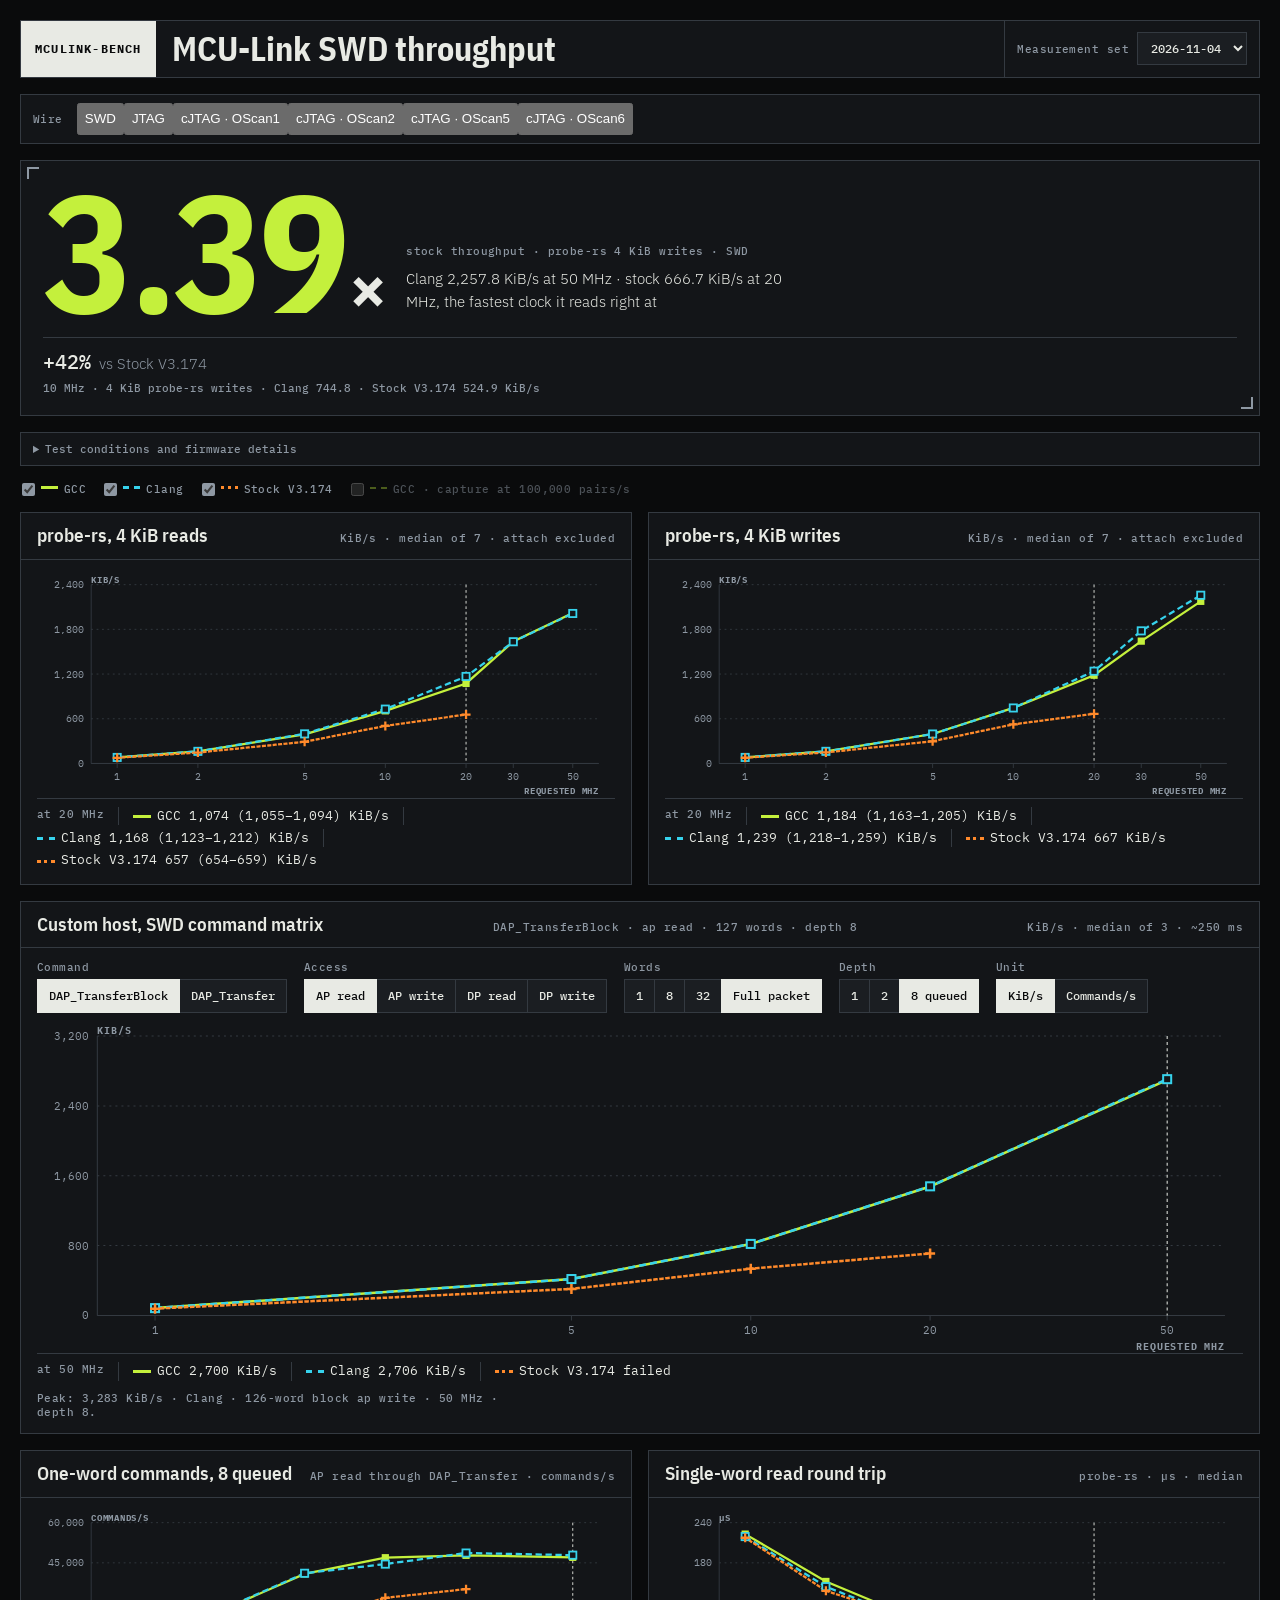
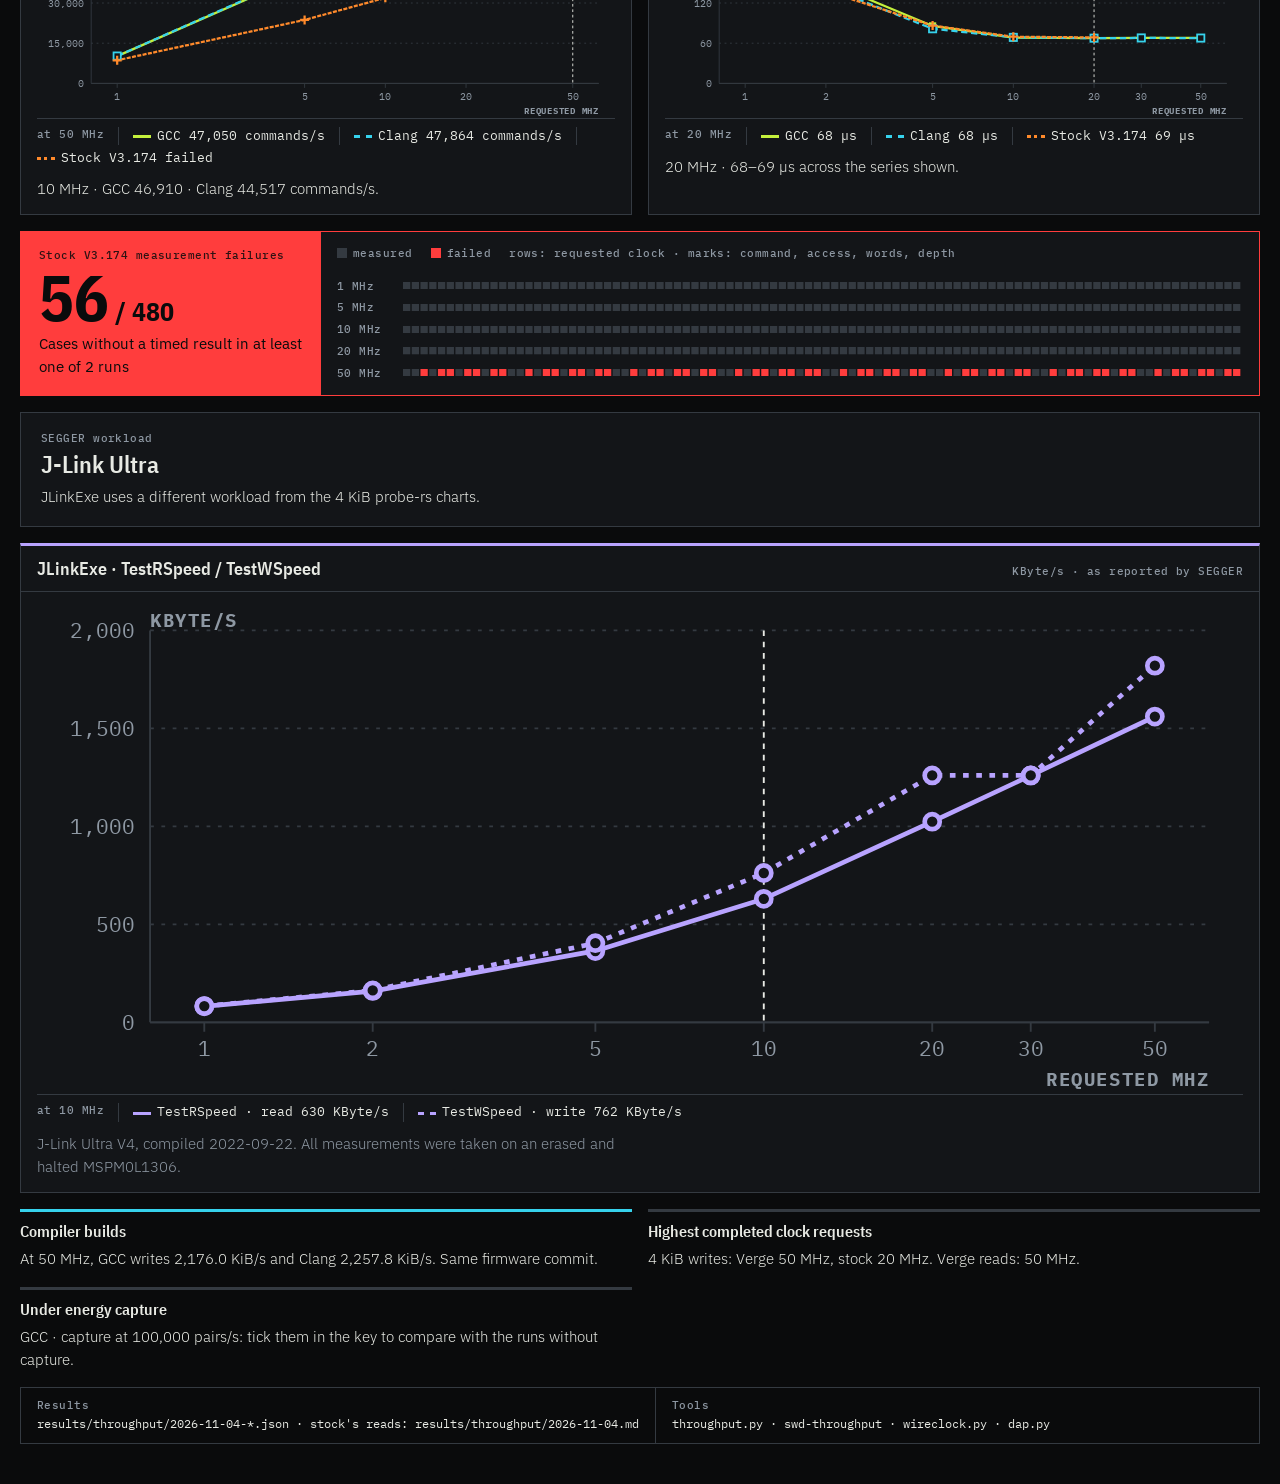
==== commit 5ef1640e: "page: compare against stock's fastest clock with right data Stock's fastest figure can come from a c" ====
--- a/page/index.html
+++ b/page/index.html
@@ -405,7 +405,7 @@
   </footer>
 </div>
 
-<script id="data" type="application/json">{"sets":{"2026-10-20":{"views":[{"id":"swd","protocol":"swd","format":null,"title":"SWD","series":[{"id":"gcc","name":"GCC","role":"ours","style":"gcc","condition":null,"build":"14d05d4","product":"MCU-Link Verge CMSIS-DAP","serial":"CJ3E7A91C2","packets":[3,512],"taken":"2026-10-20T13:07:12+01:00","runs":1,"probe_rs":[{"khz":1000,"arm":"read32","bytes":64,"us":928.185,"kib":67.3,"kib_lo":67.3,"kib_hi":67.3,"runs":1,"of":1},{"khz":2000,"arm":"read32","bytes":64,"us":503.05,"kib":124.2,"kib_lo":124.2,"kib_hi":124.2,"runs":1,"of":1},{"khz":5000,"arm":"read32","bytes":64,"us":246.2,"kib":253.9,"kib_lo":253.9,"kib_hi":253.9,"runs":1,"of":1},{"khz":10000,"arm":"read32","bytes":64,"us":193.491,"kib":323.0,"kib_lo":323.0,"kib_hi":323.0,"runs":1,"of":1},{"khz":20000,"arm":"read32","bytes":64,"us":124.513,"kib":502.0,"kib_lo":502.0,"kib_hi":502.0,"runs":1,"of":1},{"khz":30000,"arm":"read32","bytes":64,"us":114.785,"kib":544.5,"kib_lo":544.5,"kib_hi":544.5,"runs":1,"of":1},{"khz":50000,"arm":"read32","bytes":64,"us":95.318,"kib":655.7,"kib_lo":655.7,"kib_hi":655.7,"runs":1,"of":1},{"khz":1000,"arm":"read32","bytes":256,"us":3338.99,"kib":74.9,"kib_lo":74.9,"kib_hi":74.9,"runs":1,"of":1},{"khz":2000,"arm":"read32","bytes":256,"us":1712.641,"kib":146.0,"kib_lo":146.0,"kib_hi":146.0,"runs":1,"of":1},{"khz":5000,"arm":"read32","bytes":256,"us":774.447,"kib":322.8,"kib_lo":322.8,"kib_hi":322.8,"runs":1,"of":1},{"khz":10000,"arm":"read32","bytes":256,"us":470.99,"kib":530.8,"kib_lo":530.8,"kib_hi":530.8,"runs":1,"of":1},{"khz":20000,"arm":"read32","bytes":256,"us":328.914,"kib":760.1,"kib_lo":760.1,"kib_hi":760.1,"runs":1,"of":1},{"khz":30000,"arm":"read32","bytes":256,"us":267.32,"kib":935.2,"kib_lo":935.2,"kib_hi":935.2,"runs":1,"of":1},{"khz":50000,"arm":"read32","bytes":256,"us":323.124,"kib":773.7,"kib_lo":773.7,"kib_hi":773.7,"runs":1,"of":1},{"khz":1000,"arm":"read32","bytes":1024,"us":12351.926,"kib":81.0,"kib_lo":81.0,"kib_hi":81.0,"runs":1,"of":1},{"khz":2000,"arm":"read32","bytes":1024,"us":6273.726,"kib":159.4,"kib_lo":159.4,"kib_hi":159.4,"runs":1,"of":1},{"khz":5000,"arm":"read32","bytes":1024,"us":2621.309,"kib":381.5,"kib_lo":381.5,"kib_hi":381.5,"runs":1,"of":1},{"khz":10000,"arm":"read32","bytes":1024,"us":1442.155,"kib":693.4,"kib_lo":693.4,"kib_hi":693.4,"runs":1,"of":1},{"khz":20000,"arm":"read32","bytes":1024,"us":871.679,"kib":1147.2,"kib_lo":1147.2,"kib_hi":1147.2,"runs":1,"of":1},{"khz":30000,"arm":"read32","bytes":1024,"us":653.862,"kib":1529.4,"kib_lo":1529.4,"kib_hi":1529.4,"runs":1,"of":1},{"khz":50000,"arm":"read32","bytes":1024,"us":569.695,"kib":1755.3,"kib_lo":1755.3,"kib_hi":1755.3,"runs":1,"of":1},{"khz":1000,"arm":"read32","bytes":4096,"us":48992.317,"kib":81.6,"kib_lo":81.6,"kib_hi":81.6,"runs":1,"of":1},{"khz":2000,"arm":"read32","bytes":4096,"us":24867.237,"kib":160.9,"kib_lo":160.9,"kib_hi":160.9,"runs":1,"of":1},{"khz":5000,"arm":"read32","bytes":4096,"us":10441.315,"kib":383.1,"kib_lo":383.1,"kib_hi":383.1,"runs":1,"of":1},{"khz":10000,"arm":"read32","bytes":4096,"us":5656.672,"kib":707.1,"kib_lo":707.1,"kib_hi":707.1,"runs":1,"of":1},{"khz":20000,"arm":"read32","bytes":4096,"us":3549.885,"kib":1126.8,"kib_lo":1126.8,"kib_hi":1126.8,"runs":1,"of":1},{"khz":30000,"arm":"read32","bytes":4096,"us":2539.848,"kib":1574.9,"kib_lo":1574.9,"kib_hi":1574.9,"runs":1,"of":1},{"khz":50000,"arm":"read32","bytes":4096,"us":2414.403,"kib":1656.7,"kib_lo":1656.7,"kib_hi":1656.7,"runs":1,"of":1},{"khz":1000,"arm":"read8","bytes":64,"us":3291.893,"kib":19.0,"kib_lo":19.0,"kib_hi":19.0,"runs":1,"of":1},{"khz":2000,"arm":"read8","bytes":64,"us":1719.915,"kib":36.3,"kib_lo":36.3,"kib_hi":36.3,"runs":1,"of":1},{"khz":5000,"arm":"read8","bytes":64,"us":790.367,"kib":79.1,"kib_lo":79.1,"kib_hi":79.1,"runs":1,"of":1},{"khz":10000,"arm":"read8","bytes":64,"us":467.734,"kib":133.6,"kib_lo":133.6,"kib_hi":133.6,"runs":1,"of":1},{"khz":20000,"arm":"read8","bytes":64,"us":321.601,"kib":194.3,"kib_lo":194.3,"kib_hi":194.3,"runs":1,"of":1},{"khz":30000,"arm":"read8","bytes":64,"us":266.528,"kib":234.5,"kib_lo":234.5,"kib_hi":234.5,"runs":1,"of":1},{"khz":50000,"arm":"read8","bytes":64,"us":260.407,"kib":240.0,"kib_lo":240.0,"kib_hi":240.0,"runs":1,"of":1},{"khz":1000,"arm":"read8","bytes":256,"us":12326.649,"kib":20.3,"kib_lo":20.3,"kib_hi":20.3,"runs":1,"of":1},{"khz":2000,"arm":"read8","bytes":256,"us":6290.577,"kib":39.7,"kib_lo":39.7,"kib_hi":39.7,"runs":1,"of":1},{"khz":5000,"arm":"read8","bytes":256,"us":2618.173,"kib":95.5,"kib_lo":95.5,"kib_hi":95.5,"runs":1,"of":1},{"khz":10000,"arm":"read8","bytes":256,"us":1443.939,"kib":173.1,"kib_lo":173.1,"kib_hi":173.1,"runs":1,"of":1},{"khz":20000,"arm":"read8","bytes":256,"us":876.969,"kib":285.1,"kib_lo":285.1,"kib_hi":285.1,"runs":1,"of":1},{"khz":30000,"arm":"read8","bytes":256,"us":642.35,"kib":389.2,"kib_lo":389.2,"kib_hi":389.2,"runs":1,"of":1},{"khz":50000,"arm":"read8","bytes":256,"us":606.584,"kib":412.1,"kib_lo":412.1,"kib_hi":412.1,"runs":1,"of":1},{"khz":1000,"arm":"read8","bytes":1024,"us":48365.476,"kib":20.7,"kib_lo":20.7,"kib_hi":20.7,"runs":1,"of":1},{"khz":2000,"arm":"read8","bytes":1024,"us":24600.388,"kib":40.6,"kib_lo":40.6,"kib_hi":40.6,"runs":1,"of":1},{"khz":5000,"arm":"read8","bytes":1024,"us":10114.775,"kib":98.9,"kib_lo":98.9,"kib_hi":98.9,"runs":1,"of":1},{"khz":10000,"arm":"read8","bytes":1024,"us":5392.669,"kib":185.4,"kib_lo":185.4,"kib_hi":185.4,"runs":1,"of":1},{"khz":20000,"arm":"read8","bytes":1024,"us":3196.875,"kib":312.8,"kib_lo":312.8,"kib_hi":312.8,"runs":1,"of":1},{"khz":30000,"arm":"read8","bytes":1024,"us":2293.246,"kib":436.1,"kib_lo":436.1,"kib_hi":436.1,"runs":1,"of":1},{"khz":50000,"arm":"read8","bytes":1024,"us":2006.219,"kib":498.5,"kib_lo":498.5,"kib_hi":498.5,"runs":1,"of":1},{"khz":1000,"arm":"read8","bytes":4096,"us":193133.801,"kib":20.7,"kib_lo":20.7,"kib_hi":20.7,"runs":1,"of":1},{"khz":2000,"arm":"read8","bytes":4096,"us":97767.351,"kib":40.9,"kib_lo":40.9,"kib_hi":40.9,"runs":1,"of":1},{"khz":5000,"arm":"read8","bytes":4096,"us":40392.556,"kib":99.0,"kib_lo":99.0,"kib_hi":99.0,"runs":1,"of":1},{"khz":10000,"arm":"read8","bytes":4096,"us":21462.755,"kib":186.4,"kib_lo":186.4,"kib_hi":186.4,"runs":1,"of":1},{"khz":20000,"arm":"read8","bytes":4096,"us":12913.907,"kib":309.7,"kib_lo":309.7,"kib_hi":309.7,"runs":1,"of":1},{"khz":30000,"arm":"read8","bytes":4096,"us":9114.405,"kib":438.9,"kib_lo":438.9,"kib_hi":438.9,"runs":1,"of":1},{"khz":50000,"arm":"read8","bytes":4096,"us":8056.508,"kib":496.5,"kib_lo":496.5,"kib_hi":496.5,"runs":1,"of":1},{"khz":1000,"arm":"rt","bytes":4,"us":214.703,"kib":18.2,"kib_lo":18.2,"kib_hi":18.2,"runs":1,"of":1},{"khz":2000,"arm":"rt","bytes":4,"us":137.83,"kib":28.3,"kib_lo":28.3,"kib_hi":28.3,"runs":1,"of":1},{"khz":5000,"arm":"rt","bytes":4,"us":81.592,"kib":47.9,"kib_lo":47.9,"kib_hi":47.9,"runs":1,"of":1},{"khz":10000,"arm":"rt","bytes":4,"us":69.006,"kib":56.6,"kib_lo":56.6,"kib_hi":56.6,"runs":1,"of":1},{"khz":20000,"arm":"rt","bytes":4,"us":68.423,"kib":57.1,"kib_lo":57.1,"kib_hi":57.1,"runs":1,"of":1},{"khz":30000,"arm":"rt","bytes":4,"us":67.522,"kib":57.9,"kib_lo":57.9,"kib_hi":57.9,"runs":1,"of":1},{"khz":50000,"arm":"rt","bytes":4,"us":68.079,"kib":57.4,"kib_lo":57.4,"kib_hi":57.4,"runs":1,"of":1},{"khz":1000,"arm":"write32","bytes":64,"us":930.118,"kib":67.2,"kib_lo":67.2,"kib_hi":67.2,"runs":1,"of":1},{"khz":2000,"arm":"write32","bytes":64,"us":514.411,"kib":121.5,"kib_lo":121.5,"kib_hi":121.5,"runs":1,"of":1},{"khz":5000,"arm":"write32","bytes":64,"us":247.091,"kib":252.9,"kib_lo":252.9,"kib_hi":252.9,"runs":1,"of":1},{"khz":10000,"arm":"write32","bytes":64,"us":153.717,"kib":406.6,"kib_lo":406.6,"kib_hi":406.6,"runs":1,"of":1},{"khz":20000,"arm":"write32","bytes":64,"us":122.91,"kib":508.5,"kib_lo":508.5,"kib_hi":508.5,"runs":1,"of":1},{"khz":30000,"arm":"write32","bytes":64,"us":96.992,"kib":644.4,"kib_lo":644.4,"kib_hi":644.4,"runs":1,"of":1},{"khz":50000,"arm":"write32","bytes":64,"us":83.686,"kib":746.8,"kib_lo":746.8,"kib_hi":746.8,"runs":1,"of":1},{"khz":1000,"arm":"write32","bytes":256,"us":3279.881,"kib":76.2,"kib_lo":76.2,"kib_hi":76.2,"runs":1,"of":1},{"khz":2000,"arm":"write32","bytes":256,"us":1698.605,"kib":147.2,"kib_lo":147.2,"kib_hi":147.2,"runs":1,"of":1},{"khz":5000,"arm":"write32","bytes":256,"us":761.013,"kib":328.5,"kib_lo":328.5,"kib_hi":328.5,"runs":1,"of":1},{"khz":10000,"arm":"write32","bytes":256,"us":450.873,"kib":554.5,"kib_lo":554.5,"kib_hi":554.5,"runs":1,"of":1},{"khz":20000,"arm":"write32","bytes":256,"us":303.187,"kib":824.6,"kib_lo":824.6,"kib_hi":824.6,"runs":1,"of":1},{"khz":30000,"arm":"write32","bytes":256,"us":247.673,"kib":1009.4,"kib_lo":1009.4,"kib_hi":1009.4,"runs":1,"of":1},{"khz":50000,"arm":"write32","bytes":256,"us":205.544,"kib":1216.3,"kib_lo":1216.3,"kib_hi":1216.3,"runs":1,"of":1},{"khz":1000,"arm":"write32","bytes":1024,"us":12277.617,"kib":81.4,"kib_lo":81.4,"kib_hi":81.4,"runs":1,"of":1},{"khz":2000,"arm":"write32","bytes":1024,"us":6263.987,"kib":159.6,"kib_lo":159.6,"kib_hi":159.6,"runs":1,"of":1},{"khz":5000,"arm":"write32","bytes":1024,"us":2564.923,"kib":389.9,"kib_lo":389.9,"kib_hi":389.9,"runs":1,"of":1},{"khz":10000,"arm":"write32","bytes":1024,"us":1374.559,"kib":727.5,"kib_lo":727.5,"kib_hi":727.5,"runs":1,"of":1},{"khz":20000,"arm":"write32","bytes":1024,"us":976.124,"kib":1024.5,"kib_lo":1024.5,"kib_hi":1024.5,"runs":1,"of":1},{"khz":30000,"arm":"write32","bytes":1024,"us":609.509,"kib":1640.7,"kib_lo":1640.7,"kib_hi":1640.7,"runs":1,"of":1},{"khz":50000,"arm":"write32","bytes":1024,"us":482.532,"kib":2072.4,"kib_lo":2072.4,"kib_hi":2072.4,"runs":1,"of":1},{"khz":1000,"arm":"write32","bytes":4096,"us":48843.659,"kib":81.9,"kib_lo":81.9,"kib_hi":81.9,"runs":1,"of":1},{"khz":2000,"arm":"write32","bytes":4096,"us":24709.623,"kib":161.9,"kib_lo":161.9,"kib_hi":161.9,"runs":1,"of":1},{"khz":5000,"arm":"write32","bytes":4096,"us":10279.543,"kib":389.1,"kib_lo":389.1,"kib_hi":389.1,"runs":1,"of":1},{"khz":10000,"arm":"write32","bytes":4096,"us":5413.068,"kib":739.0,"kib_lo":739.0,"kib_hi":739.0,"runs":1,"of":1},{"khz":20000,"arm":"write32","bytes":4096,"us":3346.325,"kib":1195.3,"kib_lo":1195.3,"kib_hi":1195.3,"runs":1,"of":1},{"khz":30000,"arm":"write32","bytes":4096,"us":2491.126,"kib":1605.7,"kib_lo":1605.7,"kib_hi":1605.7,"runs":1,"of":1},{"khz":50000,"arm":"write32","bytes":4096,"us":1764.919,"kib":2266.4,"kib_lo":2266.4,"kib_hi":2266.4,"runs":1,"of":1},{"khz":1000,"arm":"write8","bytes":64,"us":3250.916,"kib":19.2,"kib_lo":19.2,"kib_hi":19.2,"runs":1,"of":1},{"khz":2000,"arm":"write8","bytes":64,"us":1682.094,"kib":37.2,"kib_lo":37.2,"kib_hi":37.2,"runs":1,"of":1},{"khz":5000,"arm":"write8","bytes":64,"us":759.77,"kib":82.3,"kib_lo":82.3,"kib_hi":82.3,"runs":1,"of":1},{"khz":10000,"arm":"write8","bytes":64,"us":456.093,"kib":137.0,"kib_lo":137.0,"kib_hi":137.0,"runs":1,"of":1},{"khz":20000,"arm":"write8","bytes":64,"us":321.721,"kib":194.3,"kib_lo":194.3,"kib_hi":194.3,"runs":1,"of":1},{"khz":30000,"arm":"write8","bytes":64,"us":242.944,"kib":257.3,"kib_lo":257.3,"kib_hi":257.3,"runs":1,"of":1},{"khz":50000,"arm":"write8","bytes":64,"us":217.206,"kib":287.7,"kib_lo":287.7,"kib_hi":287.7,"runs":1,"of":1},{"khz":1000,"arm":"write8","bytes":256,"us":12303.816,"kib":20.3,"kib_lo":20.3,"kib_hi":20.3,"runs":1,"of":1},{"khz":2000,"arm":"write8","bytes":256,"us":6207.872,"kib":40.3,"kib_lo":40.3,"kib_hi":40.3,"runs":1,"of":1},{"khz":5000,"arm":"write8","bytes":256,"us":2566.837,"kib":97.4,"kib_lo":97.4,"kib_hi":97.4,"runs":1,"of":1},{"khz":10000,"arm":"write8","bytes":256,"us":1372.505,"kib":182.1,"kib_lo":182.1,"kib_hi":182.1,"runs":1,"of":1},{"khz":20000,"arm":"write8","bytes":256,"us":829.72,"kib":301.3,"kib_lo":301.3,"kib_hi":301.3,"runs":1,"of":1},{"khz":30000,"arm":"write8","bytes":256,"us":603.178,"kib":414.5,"kib_lo":414.5,"kib_hi":414.5,"runs":1,"of":1},{"khz":50000,"arm":"write8","bytes":256,"us":460.571,"kib":542.8,"kib_lo":542.8,"kib_hi":542.8,"runs":1,"of":1},{"khz":1000,"arm":"write8","bytes":1024,"us":48221.207,"kib":20.7,"kib_lo":20.7,"kib_hi":20.7,"runs":1,"of":1},{"khz":2000,"arm":"write8","bytes":1024,"us":24273.288,"kib":41.2,"kib_lo":41.2,"kib_hi":41.2,"runs":1,"of":1},{"khz":5000,"arm":"write8","bytes":1024,"us":10057.679,"kib":99.4,"kib_lo":99.4,"kib_hi":99.4,"runs":1,"of":1},{"khz":10000,"arm":"write8","bytes":1024,"us":5166.897,"kib":193.5,"kib_lo":193.5,"kib_hi":193.5,"runs":1,"of":1},{"khz":20000,"arm":"write8","bytes":1024,"us":3008.163,"kib":332.4,"kib_lo":332.4,"kib_hi":332.4,"runs":1,"of":1},{"khz":30000,"arm":"write8","bytes":1024,"us":2042.758,"kib":489.5,"kib_lo":489.5,"kib_hi":489.5,"runs":1,"of":1},{"khz":50000,"arm":"write8","bytes":1024,"us":1564.765,"kib":639.1,"kib_lo":639.1,"kib_hi":639.1,"runs":1,"of":1},{"khz":1000,"arm":"write8","bytes":4096,"us":192716.242,"kib":20.8,"kib_lo":20.8,"kib_hi":20.8,"runs":1,"of":1},{"khz":2000,"arm":"write8","bytes":4096,"us":97110.423,"kib":41.2,"kib_lo":41.2,"kib_hi":41.2,"runs":1,"of":1},{"khz":5000,"arm":"write8","bytes":4096,"us":39756.777,"kib":100.6,"kib_lo":100.6,"kib_hi":100.6,"runs":1,"of":1},{"khz":10000,"arm":"write8","bytes":4096,"us":20538.457,"kib":194.8,"kib_lo":194.8,"kib_hi":194.8,"runs":1,"of":1},{"khz":20000,"arm":"write8","bytes":4096,"us":11844.809,"kib":337.7,"kib_lo":337.7,"kib_hi":337.7,"runs":1,"of":1},{"khz":30000,"arm":"write8","bytes":4096,"us":8193.143,"kib":488.2,"kib_lo":488.2,"kib_hi":488.2,"runs":1,"of":1},{"khz":50000,"arm":"write8","bytes":4096,"us":6068.472,"kib":659.1,"kib_lo":659.1,"kib_hi":659.1,"runs":1,"of":1}],"custom":{"block|ap-read|1|1|1":[6472,25.3],"block|ap-read|1|2|1":[10127,39.6],"block|ap-read|1|8|1":[10203,39.9],"block|ap-read|8|1|1":[2069,64.7],"block|ap-read|8|2|1":[2372,74.1],"block|ap-read|8|8|1":[2371,74.1],"block|ap-read|32|1|1":[627,78.4],"block|ap-read|32|2|1":[655,81.8],"block|ap-read|32|8|1":[654,81.8],"block|ap-read|127|1|1":[166,82.5],"block|ap-read|127|2|1":[169,84.0],"block|ap-read|127|8|1":[169,84.0],"block|ap-write|1|1|1":[5965,23.3],"block|ap-write|1|2|1":[8931,34.9],"block|ap-write|1|8|1":[9007,35.2],"block|ap-write|8|1|1":[1998,62.4],"block|ap-write|8|2|1":[2306,72.1],"block|ap-write|8|8|1":[2306,72.0],"block|ap-write|32|1|1":[621,77.6],"block|ap-write|32|2|1":[650,81.2],"block|ap-write|32|8|1":[649,81.2],"block|ap-write|126|1|1":[167,82.3],"block|ap-write|126|2|1":[170,83.9],"block|ap-write|126|8|1":[170,83.8],"block|dp-read|1|1|1":[10624,41.5],"block|dp-read|1|2|1":[14494,56.6],"block|dp-read|1|8|1":[19787,77.3],"block|dp-read|8|1|1":[2286,71.4],"block|dp-read|8|2|1":[2673,83.5],"block|dp-read|8|8|1":[2671,83.5],"block|dp-read|32|1|1":[646,80.8],"block|dp-read|32|2|1":[676,84.5],"block|dp-read|32|8|1":[675,84.4],"block|dp-read|127|1|1":[167,83.0],"block|dp-read|127|2|1":[171,84.7],"block|dp-read|127|8|1":[171,84.7],"block|dp-write|1|1|1":[6574,25.7],"block|dp-write|1|2|1":[10185,39.8],"block|dp-write|1|8|1":[10251,40.0],"block|dp-write|8|1|1":[2059,64.4],"block|dp-write|8|2|1":[2381,74.4],"block|dp-write|8|8|1":[2380,74.4],"block|dp-write|32|1|1":[623,77.9],"block|dp-write|32|2|1":[655,81.9],"block|dp-write|32|8|1":[655,81.9],"block|dp-write|126|1|1":[168,82.5],"block|dp-write|126|2|1":[171,84.0],"block|dp-write|126|8|1":[171,84.0],"transfer|ap-read|1|1|1":[6635,25.9],"transfer|ap-read|1|2|1":[10196,39.8],"transfer|ap-read|1|8|1":[10285,40.2],"transfer|ap-read|8|1|1":[1993,62.3],"transfer|ap-read|8|2|1":[2325,72.7],"transfer|ap-read|8|8|1":[2325,72.6],"transfer|ap-read|32|1|1":[609,76.1],"transfer|ap-read|32|2|1":[637,79.6],"transfer|ap-read|32|8|1":[637,79.6],"transfer|ap-read|127|1|1":[161,80.1],"transfer|ap-read|127|2|1":[164,81.6],"transfer|ap-read|127|8|1":[164,81.5],"transfer|ap-write|1|1|1":[5981,23.4],"transfer|ap-write|1|2|1":[8899,34.8],"transfer|ap-write|1|8|1":[9037,35.3],"transfer|ap-write|8|1|1":[1989,62.1],"transfer|ap-write|8|2|1":[2258,70.6],"transfer|ap-write|8|8|1":[2258,70.6],"transfer|ap-write|32|1|1":[604,75.5],"transfer|ap-write|32|2|1":[633,79.1],"transfer|ap-write|32|8|1":[632,79.1],"transfer|ap-write|101|1|1":[201,79.4],"transfer|ap-write|101|2|1":[206,81.3],"transfer|ap-write|101|8|1":[206,81.3],"transfer|dp-read|1|1|1":[10514,41.1],"transfer|dp-read|1|2|1":[14456,56.5],"transfer|dp-read|1|8|1":[19844,77.5],"transfer|dp-read|8|1|1":[2259,70.6],"transfer|dp-read|8|2|1":[2609,81.5],"transfer|dp-read|8|8|1":[2608,81.5],"transfer|dp-read|32|1|1":[630,78.8],"transfer|dp-read|32|2|1":[656,82.0],"transfer|dp-read|32|8|1":[656,82.0],"transfer|dp-read|127|1|1":[162,80.6],"transfer|dp-read|127|2|1":[166,82.2],"transfer|dp-read|127|8|1":[166,82.1],"transfer|dp-write|1|1|1":[6781,26.5],"transfer|dp-write|1|2|1":[10250,40.0],"transfer|dp-write|1|8|1":[10293,40.2],"transfer|dp-write|8|1|1":[2029,63.4],"transfer|dp-write|8|2|1":[2329,72.8],"transfer|dp-write|8|8|1":[2329,72.8],"transfer|dp-write|32|1|1":[609,76.2],"transfer|dp-write|32|2|1":[638,79.8],"transfer|dp-write|32|8|1":[638,79.8],"transfer|dp-write|101|1|1":[202,79.7],"transfer|dp-write|101|2|1":[207,81.6],"transfer|dp-write|101|8|1":[207,81.5],"block|ap-read|1|1|5":[14235,55.6],"block|ap-read|1|2|5":[14431,56.4],"block|ap-read|1|8|5":[41237,161.1],"block|ap-read|8|1|5":[6871,214.7],"block|ap-read|8|2|5":[11090,346.6],"block|ap-read|8|8|5":[11217,350.5],"block|ap-read|32|1|5":[2622,327.8],"block|ap-read|32|2|5":[3213,401.6],"block|ap-read|32|8|5":[3211,401.4],"block|ap-read|127|1|5":[790,391.8],"block|ap-read|127|2|5":[840,416.8],"block|ap-read|127|8|5":[840,416.6],"block|ap-write|1|1|5":[14043,54.9],"block|ap-write|1|2|5":[14309,55.9],"block|ap-write|1|8|5":[37305,145.7],"block|ap-write|8|1|5":[6718,209.9],"block|ap-write|8|2|5":[10855,339.2],"block|ap-write|8|8|5":[10980,343.1],"block|ap-write|32|1|5":[2568,320.9],"block|ap-write|32|2|5":[3194,399.3],"block|ap-write|32|8|5":[3193,399.1],"block|ap-write|126|1|5":[791,389.4],"block|ap-write|126|2|5":[845,416.0],"block|ap-write|126|8|5":[845,415.8],"block|dp-read|1|1|5":[14345,56.0],"block|dp-read|1|2|5":[14427,56.4],"block|dp-read|1|8|5":[51242,200.2],"block|dp-read|8|1|5":[7693,240.4],"block|dp-read|8|2|5":[12494,390.4],"block|dp-read|8|8|5":[12685,396.4],"block|dp-read|32|1|5":[2704,338.0],"block|dp-read|32|2|5":[3324,415.5],"block|dp-read|32|8|5":[3322,415.2],"block|dp-read|127|1|5":[795,394.6],"block|dp-read|127|2|5":[847,420.4],"block|dp-read|127|8|5":[847,420.2],"block|dp-write|1|1|5":[14056,54.9],"block|dp-write|1|2|5":[14394,56.2],"block|dp-write|1|8|5":[41962,163.9],"block|dp-write|8|1|5":[6975,218.0],"block|dp-write|8|2|5":[11244,351.4],"block|dp-write|8|8|5":[11369,355.3],"block|dp-write|32|1|5":[2646,330.8],"block|dp-write|32|2|5":[3224,403.0],"block|dp-write|32|8|5":[3224,403.0],"block|dp-write|126|1|5":[791,389.3],"block|dp-write|126|2|5":[847,417.1],"block|dp-write|126|8|5":[847,416.8],"transfer|ap-read|1|1|5":[14356,56.1],"transfer|ap-read|1|2|5":[14354,56.1],"transfer|ap-read|1|8|5":[42583,166.3],"transfer|ap-read|8|1|5":[6666,208.3],"transfer|ap-read|8|2|5":[10332,322.9],"transfer|ap-read|8|8|5":[10491,327.8],"transfer|ap-read|32|1|5":[2406,300.7],"transfer|ap-read|32|2|5":[2924,365.5],"transfer|ap-read|32|8|5":[2923,365.4],"transfer|ap-read|127|1|5":[719,356.5],"transfer|ap-read|127|2|5":[759,376.6],"transfer|ap-read|127|8|5":[759,376.5],"transfer|ap-write|1|1|5":[14182,55.4],"transfer|ap-write|1|2|5":[14341,56.0],"transfer|ap-write|1|8|5":[37960,148.3],"transfer|ap-write|8|1|5":[6494,202.9],"transfer|ap-write|8|2|5":[10134,316.7],"transfer|ap-write|8|8|5":[10243,320.1],"transfer|ap-write|32|1|5":[2440,305.0],"transfer|ap-write|32|2|5":[2926,365.7],"transfer|ap-write|32|8|5":[2925,365.7],"transfer|ap-write|101|1|5":[894,352.6],"transfer|ap-write|101|2|5":[958,378.0],"transfer|ap-write|101|8|5":[958,377.8],"transfer|dp-read|1|1|5":[14392,56.2],"transfer|dp-read|1|2|5":[14426,56.3],"transfer|dp-read|1|8|5":[49271,192.5],"transfer|dp-read|8|1|5":[7173,224.1],"transfer|dp-read|8|2|5":[11510,359.7],"transfer|dp-read|8|8|5":[11649,364.0],"transfer|dp-read|32|1|5":[2488,311.0],"transfer|dp-read|32|2|5":[3001,375.1],"transfer|dp-read|32|8|5":[3001,375.1],"transfer|dp-read|127|1|5":[721,357.7],"transfer|dp-read|127|2|5":[763,378.4],"transfer|dp-read|127|8|5":[762,378.2],"transfer|dp-write|1|1|5":[14394,56.2],"transfer|dp-write|1|2|5":[14440,56.4],"transfer|dp-write|1|8|5":[42929,167.7],"transfer|dp-write|8|1|5":[6605,206.4],"transfer|dp-write|8|2|5":[10477,327.4],"transfer|dp-write|8|8|5":[10576,330.5],"transfer|dp-write|32|1|5":[2415,301.8],"transfer|dp-write|32|2|5":[2951,368.9],"transfer|dp-write|32|8|5":[2951,368.9],"transfer|dp-write|101|1|5":[897,353.8],"transfer|dp-write|101|2|5":[961,379.0],"transfer|dp-write|101|8|5":[960,378.9],"block|ap-read|1|1|10":[14386,56.2],"block|ap-read|1|2|10":[14363,56.1],"block|ap-read|1|8|10":[50412,196.9],"block|ap-read|8|1|10":[10714,334.8],"block|ap-read|8|2|10":[14462,452.0],"block|ap-read|8|8|10":[20865,652.0],"block|ap-read|32|1|10":[4506,563.3],"block|ap-read|32|2|10":[6127,765.9],"block|ap-read|32|8|10":[6222,777.7],"block|ap-read|127|1|10":[1455,721.7],"block|ap-read|127|2|10":[1647,817.1],"block|ap-read|127|8|10":[1647,816.9],"block|ap-write|1|1|10":[14314,55.9],"block|ap-write|1|2|10":[14424,56.3],"block|ap-write|1|8|10":[51324,200.5],"block|ap-write|8|1|10":[10539,329.4],"block|ap-write|8|2|10":[14415,450.5],"block|ap-write|8|8|10":[20715,647.4],"block|ap-write|32|1|10":[4476,559.4],"block|ap-write|32|2|10":[6161,770.1],"block|ap-write|32|8|10":[6250,781.2],"block|ap-write|126|1|10":[1484,730.6],"block|ap-write|126|2|10":[1674,823.7],"block|ap-write|126|8|10":[1673,823.4],"block|dp-read|1|1|10":[14378,56.2],"block|dp-read|1|2|10":[14393,56.2],"block|dp-read|1|8|10":[35807,139.9],"block|dp-read|8|1|10":[11129,347.8],"block|dp-read|8|2|10":[14380,449.4],"block|dp-read|8|8|10":[23577,736.8],"block|dp-read|32|1|10":[4687,585.9],"block|dp-read|32|2|10":[6379,797.4],"block|dp-read|32|8|10":[6447,805.9],"block|dp-read|127|1|10":[1479,733.6],"block|dp-read|127|2|10":[1663,824.8],"block|dp-read|127|8|10":[1661,824.1],"block|dp-write|1|1|10":[14294,55.8],"block|dp-write|1|2|10":[14389,56.2],"block|dp-write|1|8|10":[50863,198.7],"block|dp-write|8|1|10":[10765,336.4],"block|dp-write|8|2|10":[14395,449.9],"block|dp-write|8|8|10":[21469,670.9],"block|dp-write|32|1|10":[4563,570.4],"block|dp-write|32|2|10":[6287,785.8],"block|dp-write|32|8|10":[6322,790.2],"block|dp-write|126|1|10":[1482,729.5],"block|dp-write|126|2|10":[1679,826.3],"block|dp-write|126|8|10":[1678,825.9],"transfer|ap-read|1|1|10":[14354,56.1],"transfer|ap-read|1|2|10":[14409,56.3],"transfer|ap-read|1|8|10":[51665,201.8],"transfer|ap-read|8|1|10":[10095,315.5],"transfer|ap-read|8|2|10":[14301,446.9],"transfer|ap-read|8|8|10":[18505,578.3],"transfer|ap-read|32|1|10":[3961,495.1],"transfer|ap-read|32|2|10":[5255,656.9],"transfer|ap-read|32|8|10":[5256,657.1],"transfer|ap-read|127|1|10":[1246,618.1],"transfer|ap-read|127|2|10":[1373,681.1],"transfer|ap-read|127|8|10":[1372,680.9],"transfer|ap-write|1|1|10":[14406,56.3],"transfer|ap-write|1|2|10":[14460,56.5],"transfer|ap-write|1|8|10":[50249,196.3],"transfer|ap-write|8|1|10":[9962,311.3],"transfer|ap-write|8|2|10":[14428,450.9],"transfer|ap-write|8|8|10":[18300,571.9],"transfer|ap-write|32|1|10":[3977,497.1],"transfer|ap-write|32|2|10":[5332,666.5],"transfer|ap-write|32|8|10":[5339,667.4],"transfer|ap-write|101|1|10":[1552,612.2],"transfer|ap-write|101|2|10":[1759,694.1],"transfer|ap-write|101|8|10":[1759,693.8],"transfer|dp-read|1|1|10":[14370,56.1],"transfer|dp-read|1|2|10":[14341,56.0],"transfer|dp-read|1|8|10":[28675,112.0],"transfer|dp-read|8|1|10":[10545,329.5],"transfer|dp-read|8|2|10":[14397,449.9],"transfer|dp-read|8|8|10":[20349,635.9],"transfer|dp-read|32|1|10":[4002,500.3],"transfer|dp-read|32|2|10":[5360,670.0],"transfer|dp-read|32|8|10":[5381,672.6],"transfer|dp-read|127|1|10":[1238,614.2],"transfer|dp-read|127|2|10":[1376,682.7],"transfer|dp-read|127|8|10":[1376,682.5],"transfer|dp-write|1|1|10":[14338,56.0],"transfer|dp-write|1|2|10":[14446,56.4],"transfer|dp-write|1|8|10":[49490,193.3],"transfer|dp-write|8|1|10":[10131,316.6],"transfer|dp-write|8|2|10":[14443,451.4],"transfer|dp-write|8|8|10":[18908,590.9],"transfer|dp-write|32|1|10":[3988,498.5],"transfer|dp-write|32|2|10":[5384,673.0],"transfer|dp-write|32|8|10":[5389,673.6],"transfer|dp-write|101|1|10":[1555,613.4],"transfer|dp-write|101|2|10":[1765,696.2],"transfer|dp-write|101|8|10":[1764,695.9],"block|ap-read|1|1|20":[14311,55.9],"block|ap-read|1|2|20":[14368,56.1],"block|ap-read|1|8|20":[48579,189.8],"block|ap-read|8|1|20":[13821,431.9],"block|ap-read|8|2|20":[14385,449.5],"block|ap-read|8|8|20":[33814,1056.7],"block|ap-read|32|1|20":[6794,849.2],"block|ap-read|32|2|20":[10866,1358.2],"block|ap-read|32|8|20":[10982,1372.7],"block|ap-read|127|1|20":[2390,1185.6],"block|ap-read|127|2|20":[2965,1471.1],"block|ap-read|127|8|20":[2963,1470.1],"block|ap-write|1|1|20":[14328,56.0],"block|ap-write|1|2|20":[14344,56.0],"block|ap-write|1|8|20":[39410,153.9],"block|ap-write|8|1|20":[13693,427.9],"block|ap-write|8|2|20":[14319,447.5],"block|ap-write|8|8|20":[34563,1080.1],"block|ap-write|32|1|20":[6768,846.0],"block|ap-write|32|2|20":[11070,1383.7],"block|ap-write|32|8|20":[11196,1399.5],"block|ap-write|126|1|20":[2466,1213.9],"block|ap-write|126|2|20":[3053,1502.6],"block|ap-write|126|8|20":[3052,1502.3],"block|dp-read|1|1|20":[14393,56.2],"block|dp-read|1|2|20":[14384,56.2],"block|dp-read|1|8|20":[24792,96.8],"block|dp-read|8|1|20":[14171,442.8],"block|dp-read|8|2|20":[14419,450.6],"block|dp-read|8|8|20":[38480,1202.5],"block|dp-read|32|1|20":[6765,845.7],"block|dp-read|32|2|20":[11281,1410.1],"block|dp-read|32|8|20":[11417,1427.2],"block|dp-read|127|1|20":[2438,1209.7],"block|dp-read|127|2|20":[2995,1485.9],"block|dp-read|127|8|20":[2994,1485.3],"block|dp-write|1|1|20":[14343,56.0],"block|dp-write|1|2|20":[14403,56.3],"block|dp-write|1|8|20":[39747,155.3],"block|dp-write|8|1|20":[13826,432.1],"block|dp-write|8|2|20":[14364,448.9],"block|dp-write|8|8|20":[35887,1121.5],"block|dp-write|32|1|20":[6937,867.1],"block|dp-write|32|2|20":[11212,1401.5],"block|dp-write|32|8|20":[11343,1417.8],"block|dp-write|126|1|20":[2507,1234.0],"block|dp-write|126|2|20":[3064,1508.1],"block|dp-write|126|8|20":[3063,1507.7],"transfer|ap-read|1|1|20":[14381,56.2],"transfer|ap-read|1|2|20":[14476,56.5],"transfer|ap-read|1|8|20":[36034,140.8],"transfer|ap-read|8|1|20":[13145,410.8],"transfer|ap-read|8|2|20":[14399,450.0],"transfer|ap-read|8|8|20":[28597,893.6],"transfer|ap-read|32|1|20":[5544,692.9],"transfer|ap-read|32|2|20":[8260,1032.6],"transfer|ap-read|32|8|20":[8363,1045.4],"transfer|ap-read|127|1|20":[1895,940.2],"transfer|ap-read|127|2|20":[2198,1090.4],"transfer|ap-read|127|8|20":[2197,1089.7],"transfer|ap-write|1|1|20":[14446,56.4],"transfer|ap-write|1|2|20":[14474,56.5],"transfer|ap-write|1|8|20":[40658,158.8],"transfer|ap-write|8|1|20":[13209,412.8],"transfer|ap-write|8|2|20":[14444,451.4],"transfer|ap-write|8|8|20":[28545,892.0],"transfer|ap-write|32|1|20":[5660,707.4],"transfer|ap-write|32|2|20":[8558,1069.8],"transfer|ap-write|32|8|20":[8657,1082.1],"transfer|ap-write|101|1|20":[2388,942.0],"transfer|ap-write|101|2|20":[2869,1132.0],"transfer|ap-write|101|8|20":[2869,1131.8],"transfer|dp-read|1|1|20":[14366,56.1],"transfer|dp-read|1|2|20":[14367,56.1],"transfer|dp-read|1|8|20":[18192,71.1],"transfer|dp-read|8|1|20":[13470,420.9],"transfer|dp-read|8|2|20":[14422,450.7],"transfer|dp-read|8|8|20":[30546,954.6],"transfer|dp-read|32|1|20":[5676,709.5],"transfer|dp-read|32|2|20":[8448,1056.0],"transfer|dp-read|32|8|20":[8513,1064.2],"transfer|dp-read|127|1|20":[1898,941.6],"transfer|dp-read|127|2|20":[2196,1089.3],"transfer|dp-read|127|8|20":[2195,1088.7],"transfer|dp-write|1|1|20":[14453,56.5],"transfer|dp-write|1|2|20":[14492,56.6],"transfer|dp-write|1|8|20":[35067,137.0],"transfer|dp-write|8|1|20":[13292,415.4],"transfer|dp-write|8|2|20":[14408,450.3],"transfer|dp-write|8|8|20":[29497,921.8],"transfer|dp-write|32|1|20":[5713,714.1],"transfer|dp-write|32|2|20":[8652,1081.5],"transfer|dp-write|32|8|20":[8741,1092.6],"transfer|dp-write|101|1|20":[2358,930.4],"transfer|dp-write|101|2|20":[2879,1135.7],"transfer|dp-write|101|8|20":[2878,1135.3],"block|ap-read|1|1|50":[14421,56.3],"block|ap-read|1|2|50":[14417,56.3],"block|ap-read|1|8|50":[24650,96.3],"block|ap-read|8|1|50":[14386,449.6],"block|ap-read|8|2|50":[14397,449.9],"block|ap-read|8|8|50":[51949,1623.4],"block|ap-read|32|1|50":[10147,1268.4],"block|ap-read|32|2|50":[14354,1794.2],"block|ap-read|32|8|50":[19297,2412.1],"block|ap-read|127|1|50":[3925,1947.0],"block|ap-read|127|2|50":[5389,2673.5],"block|ap-read|127|8|50":[5394,2676.1],"block|ap-write|1|1|50":[14361,56.1],"block|ap-write|1|2|50":[14323,55.9],"block|ap-write|1|8|50":[32673,127.6],"block|ap-write|8|1|50":[14321,447.5],"block|ap-write|8|2|50":[14396,449.9],"block|ap-write|8|8|50":[50865,1589.5],"block|ap-write|32|1|50":[10568,1320.9],"block|ap-write|32|2|50":[14250,1781.3],"block|ap-write|32|8|50":[22664,2833.0],"block|ap-write|126|1|50":[4569,2248.7],"block|ap-write|126|2|50":[6500,3199.2],"block|ap-write|126|8|50":[6582,3239.4],"block|dp-read|1|1|50":[14418,56.3],"block|dp-read|1|2|50":[14314,55.9],"block|dp-read|1|8|50":[21810,85.2],"block|dp-read|8|1|50":[14364,448.9],"block|dp-read|8|2|50":[14365,448.9],"block|dp-read|8|8|50":[53029,1657.1],"block|dp-read|32|1|50":[10273,1284.1],"block|dp-read|32|2|50":[14295,1786.9],"block|dp-read|32|8|50":[20148,2518.5],"block|dp-read|127|1|50":[3928,1948.7],"block|dp-read|127|2|50":[5446,2702.0],"block|dp-read|127|8|50":[5463,2710.0],"block|dp-write|1|1|50":[14338,56.0],"block|dp-write|1|2|50":[14408,56.3],"block|dp-write|1|8|50":[19052,74.4],"block|dp-write|8|1|50":[14262,445.7],"block|dp-write|8|2|50":[14390,449.7],"block|dp-write|8|8|50":[49355,1542.4],"block|dp-write|32|1|50":[10881,1360.1],"block|dp-write|32|2|50":[14343,1792.8],"block|dp-write|32|8|50":[23501,2937.7],"block|dp-write|126|1|50":[4627,2277.3],"block|dp-write|126|2|50":[6597,3247.1],"block|dp-write|126|8|50":[6650,3273.1],"transfer|ap-read|1|1|50":[14352,56.1],"transfer|ap-read|1|2|50":[14409,56.3],"transfer|ap-read|1|8|50":[21586,84.3],"transfer|ap-read|8|1|50":[14150,442.2],"transfer|ap-read|8|2|50":[14409,450.3],"transfer|ap-read|8|8|50":[40161,1255.0],"transfer|ap-read|32|1|50":[7241,905.2],"transfer|ap-read|32|2|50":[12337,1542.1],"transfer|ap-read|32|8|50":[12525,1565.7],"transfer|ap-read|127|1|50":[2582,1281.1],"transfer|ap-read|127|2|50":[3322,1647.9],"transfer|ap-read|127|8|50":[3319,1646.3],"transfer|ap-write|1|1|50":[14422,56.3],"transfer|ap-write|1|2|50":[14420,56.3],"transfer|ap-write|1|8|50":[33542,131.0],"transfer|ap-write|8|1|50":[14291,446.6],"transfer|ap-write|8|2|50":[14347,448.4],"transfer|ap-write|8|8|50":[42435,1326.1],"transfer|ap-write|32|1|50":[7770,971.3],"transfer|ap-write|32|2|50":[14023,1752.8],"transfer|ap-write|32|8|50":[14278,1784.7],"transfer|ap-write|101|1|50":[3618,1427.5],"transfer|ap-write|101|2|50":[4848,1912.7],"transfer|ap-write|101|8|50":[4844,1910.9],"transfer|dp-read|1|1|50":[14382,56.2],"transfer|dp-read|1|2|50":[14354,56.1],"transfer|dp-read|1|8|50":[16059,62.7],"transfer|dp-read|8|1|50":[14262,445.7],"transfer|dp-read|8|2|50":[14422,450.7],"transfer|dp-read|8|8|50":[43137,1348.0],"transfer|dp-read|32|1|50":[7292,911.5],"transfer|dp-read|32|2|50":[12564,1570.5],"transfer|dp-read|32|8|50":[12670,1583.7],"transfer|dp-read|127|1|50":[2586,1282.7],"transfer|dp-read|127|2|50":[3303,1638.8],"transfer|dp-read|127|8|50":[3300,1637.1],"transfer|dp-write|1|1|50":[14262,55.7],"transfer|dp-write|1|2|50":[14406,56.3],"transfer|dp-write|1|8|50":[24499,95.7],"transfer|dp-write|8|1|50":[14313,447.3],"transfer|dp-write|8|2|50":[14340,448.1],"transfer|dp-write|8|8|50":[44449,1389.0],"transfer|dp-write|32|1|50":[7772,971.4],"transfer|dp-write|32|2|50":[14291,1786.3],"transfer|dp-write|32|8|50":[14612,1826.6],"transfer|dp-write|101|1|50":[3645,1438.1],"transfer|dp-write|101|2|50":[4881,1925.8],"transfer|dp-write|101|8|50":[4884,1926.7]},"fails":[],"errors":{}},{"id":"clang","name":"Clang","role":"ours","style":"clang","condition":null,"build":"14d05d4","product":"MCU-Link Verge CMSIS-DAP","serial":"CJ3E7A91C2","packets":[3,512],"taken":"2026-10-20T13:14:02+01:00","runs":1,"probe_rs":[{"khz":1000,"arm":"read32","bytes":64,"us":1098.173,"kib":56.9,"kib_lo":56.9,"kib_hi":56.9,"runs":1,"of":1},{"khz":2000,"arm":"read32","bytes":64,"us":518.189,"kib":120.6,"kib_lo":120.6,"kib_hi":120.6,"runs":1,"of":1},{"khz":5000,"arm":"read32","bytes":64,"us":247.162,"kib":252.9,"kib_lo":252.9,"kib_hi":252.9,"runs":1,"of":1},{"khz":10000,"arm":"read32","bytes":64,"us":163.085,"kib":383.2,"kib_lo":383.2,"kib_hi":383.2,"runs":1,"of":1},{"khz":20000,"arm":"read32","bytes":64,"us":123.151,"kib":507.5,"kib_lo":507.5,"kib_hi":507.5,"runs":1,"of":1},{"khz":30000,"arm":"read32","bytes":64,"us":124.262,"kib":503.0,"kib_lo":503.0,"kib_hi":503.0,"runs":1,"of":1},{"khz":50000,"arm":"read32","bytes":64,"us":96.52,"kib":647.5,"kib_lo":647.5,"kib_hi":647.5,"runs":1,"of":1},{"khz":1000,"arm":"read32","bytes":256,"us":3506.537,"kib":71.3,"kib_lo":71.3,"kib_hi":71.3,"runs":1,"of":1},{"khz":2000,"arm":"read32","bytes":256,"us":1794.245,"kib":139.3,"kib_lo":139.3,"kib_hi":139.3,"runs":1,"of":1},{"khz":5000,"arm":"read32","bytes":256,"us":829.01,"kib":301.6,"kib_lo":301.6,"kib_hi":301.6,"runs":1,"of":1},{"khz":10000,"arm":"read32","bytes":256,"us":482.602,"kib":518.0,"kib_lo":518.0,"kib_hi":518.0,"runs":1,"of":1},{"khz":20000,"arm":"read32","bytes":256,"us":326.43,"kib":765.9,"kib_lo":765.9,"kib_hi":765.9,"runs":1,"of":1},{"khz":30000,"arm":"read32","bytes":256,"us":266.478,"kib":938.2,"kib_lo":938.2,"kib_hi":938.2,"runs":1,"of":1},{"khz":50000,"arm":"read32","bytes":256,"us":249.868,"kib":1000.5,"kib_lo":1000.5,"kib_hi":1000.5,"runs":1,"of":1},{"khz":1000,"arm":"read32","bytes":1024,"us":12614.829,"kib":79.3,"kib_lo":79.3,"kib_hi":79.3,"runs":1,"of":1},{"khz":2000,"arm":"read32","bytes":1024,"us":6293.168,"kib":158.9,"kib_lo":158.9,"kib_hi":158.9,"runs":1,"of":1},{"khz":5000,"arm":"read32","bytes":1024,"us":2623.185,"kib":381.2,"kib_lo":381.2,"kib_hi":381.2,"runs":1,"of":1},{"khz":10000,"arm":"read32","bytes":1024,"us":1441.615,"kib":693.7,"kib_lo":693.7,"kib_hi":693.7,"runs":1,"of":1},{"khz":20000,"arm":"read32","bytes":1024,"us":873.995,"kib":1144.2,"kib_lo":1144.2,"kib_hi":1144.2,"runs":1,"of":1},{"khz":30000,"arm":"read32","bytes":1024,"us":665.755,"kib":1502.1,"kib_lo":1502.1,"kib_hi":1502.1,"runs":1,"of":1},{"khz":50000,"arm":"read32","bytes":1024,"us":594.732,"kib":1681.4,"kib_lo":1681.4,"kib_hi":1681.4,"runs":1,"of":1},{"khz":1000,"arm":"read32","bytes":4096,"us":50232.803,"kib":79.6,"kib_lo":79.6,"kib_hi":79.6,"runs":1,"of":1},{"khz":2000,"arm":"read32","bytes":4096,"us":24889.963,"kib":160.7,"kib_lo":160.7,"kib_hi":160.7,"runs":1,"of":1},{"khz":5000,"arm":"read32","bytes":4096,"us":10352.269,"kib":386.4,"kib_lo":386.4,"kib_hi":386.4,"runs":1,"of":1},{"khz":10000,"arm":"read32","bytes":4096,"us":5729.614,"kib":698.1,"kib_lo":698.1,"kib_hi":698.1,"runs":1,"of":1},{"khz":20000,"arm":"read32","bytes":4096,"us":3436.937,"kib":1163.8,"kib_lo":1163.8,"kib_hi":1163.8,"runs":1,"of":1},{"khz":30000,"arm":"read32","bytes":4096,"us":2514.311,"kib":1590.9,"kib_lo":1590.9,"kib_hi":1590.9,"runs":1,"of":1},{"khz":50000,"arm":"read32","bytes":4096,"us":2583.21,"kib":1548.5,"kib_lo":1548.5,"kib_hi":1548.5,"runs":1,"of":1},{"khz":1000,"arm":"read8","bytes":64,"us":3278.37,"kib":19.1,"kib_lo":19.1,"kib_hi":19.1,"runs":1,"of":1},{"khz":2000,"arm":"read8","bytes":64,"us":1698.547,"kib":36.8,"kib_lo":36.8,"kib_hi":36.8,"runs":1,"of":1},{"khz":5000,"arm":"read8","bytes":64,"us":846.193,"kib":73.9,"kib_lo":73.9,"kib_hi":73.9,"runs":1,"of":1},{"khz":10000,"arm":"read8","bytes":64,"us":470.81,"kib":132.7,"kib_lo":132.7,"kib_hi":132.7,"runs":1,"of":1},{"khz":20000,"arm":"read8","bytes":64,"us":338.914,"kib":184.4,"kib_lo":184.4,"kib_hi":184.4,"runs":1,"of":1},{"khz":30000,"arm":"read8","bytes":64,"us":265.085,"kib":235.8,"kib_lo":235.8,"kib_hi":235.8,"runs":1,"of":1},{"khz":50000,"arm":"read8","bytes":64,"us":249.296,"kib":250.7,"kib_lo":250.7,"kib_hi":250.7,"runs":1,"of":1},{"khz":1000,"arm":"read8","bytes":256,"us":12244.086,"kib":20.4,"kib_lo":20.4,"kib_hi":20.4,"runs":1,"of":1},{"khz":2000,"arm":"read8","bytes":256,"us":6250.679,"kib":40.0,"kib_lo":40.0,"kib_hi":40.0,"runs":1,"of":1},{"khz":5000,"arm":"read8","bytes":256,"us":2609.96,"kib":95.8,"kib_lo":95.8,"kib_hi":95.8,"runs":1,"of":1},{"khz":10000,"arm":"read8","bytes":256,"us":1486.059,"kib":168.2,"kib_lo":168.2,"kib_hi":168.2,"runs":1,"of":1},{"khz":20000,"arm":"read8","bytes":256,"us":940.128,"kib":265.9,"kib_lo":265.9,"kib_hi":265.9,"runs":1,"of":1},{"khz":30000,"arm":"read8","bytes":256,"us":667.669,"kib":374.4,"kib_lo":374.4,"kib_hi":374.4,"runs":1,"of":1},{"khz":50000,"arm":"read8","bytes":256,"us":577.189,"kib":433.1,"kib_lo":433.1,"kib_hi":433.1,"runs":1,"of":1},{"khz":1000,"arm":"read8","bytes":1024,"us":48297.344,"kib":20.7,"kib_lo":20.7,"kib_hi":20.7,"runs":1,"of":1},{"khz":2000,"arm":"read8","bytes":1024,"us":24487.621,"kib":40.8,"kib_lo":40.8,"kib_hi":40.8,"runs":1,"of":1},{"khz":5000,"arm":"read8","bytes":1024,"us":10171.189,"kib":98.3,"kib_lo":98.3,"kib_hi":98.3,"runs":1,"of":1},{"khz":10000,"arm":"read8","bytes":1024,"us":5381.824,"kib":185.8,"kib_lo":185.8,"kib_hi":185.8,"runs":1,"of":1},{"khz":20000,"arm":"read8","bytes":1024,"us":3205.975,"kib":311.9,"kib_lo":311.9,"kib_hi":311.9,"runs":1,"of":1},{"khz":30000,"arm":"read8","bytes":1024,"us":2289.722,"kib":436.7,"kib_lo":436.7,"kib_hi":436.7,"runs":1,"of":1},{"khz":50000,"arm":"read8","bytes":1024,"us":1999.67,"kib":500.1,"kib_lo":500.1,"kib_hi":500.1,"runs":1,"of":1},{"khz":1000,"arm":"read8","bytes":4096,"us":193264.037,"kib":20.7,"kib_lo":20.7,"kib_hi":20.7,"runs":1,"of":1},{"khz":2000,"arm":"read8","bytes":4096,"us":97506.204,"kib":41.0,"kib_lo":41.0,"kib_hi":41.0,"runs":1,"of":1},{"khz":5000,"arm":"read8","bytes":4096,"us":40567.991,"kib":98.6,"kib_lo":98.6,"kib_hi":98.6,"runs":1,"of":1},{"khz":10000,"arm":"read8","bytes":4096,"us":21449.951,"kib":186.5,"kib_lo":186.5,"kib_hi":186.5,"runs":1,"of":1},{"khz":20000,"arm":"read8","bytes":4096,"us":13000.911,"kib":307.7,"kib_lo":307.7,"kib_hi":307.7,"runs":1,"of":1},{"khz":30000,"arm":"read8","bytes":4096,"us":9378.978,"kib":426.5,"kib_lo":426.5,"kib_hi":426.5,"runs":1,"of":1},{"khz":50000,"arm":"read8","bytes":4096,"us":7913.117,"kib":505.5,"kib_lo":505.5,"kib_hi":505.5,"runs":1,"of":1},{"khz":1000,"arm":"rt","bytes":4,"us":216.654,"kib":18.0,"kib_lo":18.0,"kib_hi":18.0,"runs":1,"of":1},{"khz":2000,"arm":"rt","bytes":4,"us":141.537,"kib":27.6,"kib_lo":27.6,"kib_hi":27.6,"runs":1,"of":1},{"khz":5000,"arm":"rt","bytes":4,"us":80.508,"kib":48.5,"kib_lo":48.5,"kib_hi":48.5,"runs":1,"of":1},{"khz":10000,"arm":"rt","bytes":4,"us":69.055,"kib":56.6,"kib_lo":56.6,"kib_hi":56.6,"runs":1,"of":1},{"khz":20000,"arm":"rt","bytes":4,"us":67.597,"kib":57.8,"kib_lo":57.8,"kib_hi":57.8,"runs":1,"of":1},{"khz":30000,"arm":"rt","bytes":4,"us":68.057,"kib":57.4,"kib_lo":57.4,"kib_hi":57.4,"runs":1,"of":1},{"khz":50000,"arm":"rt","bytes":4,"us":67.599,"kib":57.8,"kib_lo":57.8,"kib_hi":57.8,"runs":1,"of":1},{"khz":1000,"arm":"write32","bytes":64,"us":1027.551,"kib":60.8,"kib_lo":60.8,"kib_hi":60.8,"runs":1,"of":1},{"khz":2000,"arm":"write32","bytes":64,"us":497.851,"kib":125.5,"kib_lo":125.5,"kib_hi":125.5,"runs":1,"of":1},{"khz":5000,"arm":"write32","bytes":64,"us":249.016,"kib":251.0,"kib_lo":251.0,"kib_hi":251.0,"runs":1,"of":1},{"khz":10000,"arm":"write32","bytes":64,"us":155.009,"kib":403.2,"kib_lo":403.2,"kib_hi":403.2,"runs":1,"of":1},{"khz":20000,"arm":"write32","bytes":64,"us":123.582,"kib":505.7,"kib_lo":505.7,"kib_hi":505.7,"runs":1,"of":1},{"khz":30000,"arm":"write32","bytes":64,"us":91.3,"kib":684.6,"kib_lo":684.6,"kib_hi":684.6,"runs":1,"of":1},{"khz":50000,"arm":"write32","bytes":64,"us":100.097,"kib":624.4,"kib_lo":624.4,"kib_hi":624.4,"runs":1,"of":1},{"khz":1000,"arm":"write32","bytes":256,"us":3258.504,"kib":76.7,"kib_lo":76.7,"kib_hi":76.7,"runs":1,"of":1},{"khz":2000,"arm":"write32","bytes":256,"us":1673.74,"kib":149.4,"kib_lo":149.4,"kib_hi":149.4,"runs":1,"of":1},{"khz":5000,"arm":"write32","bytes":256,"us":748.86,"kib":333.8,"kib_lo":333.8,"kib_hi":333.8,"runs":1,"of":1},{"khz":10000,"arm":"write32","bytes":256,"us":446.184,"kib":560.3,"kib_lo":560.3,"kib_hi":560.3,"runs":1,"of":1},{"khz":20000,"arm":"write32","bytes":256,"us":299.73,"kib":834.1,"kib_lo":834.1,"kib_hi":834.1,"runs":1,"of":1},{"khz":30000,"arm":"write32","bytes":256,"us":247.002,"kib":1012.1,"kib_lo":1012.1,"kib_hi":1012.1,"runs":1,"of":1},{"khz":50000,"arm":"write32","bytes":256,"us":212.868,"kib":1174.4,"kib_lo":1174.4,"kib_hi":1174.4,"runs":1,"of":1},{"khz":1000,"arm":"write32","bytes":1024,"us":12248.113,"kib":81.6,"kib_lo":81.6,"kib_hi":81.6,"runs":1,"of":1},{"khz":2000,"arm":"write32","bytes":1024,"us":6208.73,"kib":161.1,"kib_lo":161.1,"kib_hi":161.1,"runs":1,"of":1},{"khz":5000,"arm":"write32","bytes":1024,"us":2562.442,"kib":390.3,"kib_lo":390.3,"kib_hi":390.3,"runs":1,"of":1},{"khz":10000,"arm":"write32","bytes":1024,"us":1394.187,"kib":717.3,"kib_lo":717.3,"kib_hi":717.3,"runs":1,"of":1},{"khz":20000,"arm":"write32","bytes":1024,"us":829.181,"kib":1206.0,"kib_lo":1206.0,"kib_hi":1206.0,"runs":1,"of":1},{"khz":30000,"arm":"write32","bytes":1024,"us":610.601,"kib":1637.7,"kib_lo":1637.7,"kib_hi":1637.7,"runs":1,"of":1},{"khz":50000,"arm":"write32","bytes":1024,"us":451.364,"kib":2215.5,"kib_lo":2215.5,"kib_hi":2215.5,"runs":1,"of":1},{"khz":1000,"arm":"write32","bytes":4096,"us":48754.61,"kib":82.0,"kib_lo":82.0,"kib_hi":82.0,"runs":1,"of":1},{"khz":2000,"arm":"write32","bytes":4096,"us":24697.403,"kib":162.0,"kib_lo":162.0,"kib_hi":162.0,"runs":1,"of":1},{"khz":5000,"arm":"write32","bytes":4096,"us":10205.254,"kib":392.0,"kib_lo":392.0,"kib_hi":392.0,"runs":1,"of":1},{"khz":10000,"arm":"write32","bytes":4096,"us":5548.335,"kib":720.9,"kib_lo":720.9,"kib_hi":720.9,"runs":1,"of":1},{"khz":20000,"arm":"write32","bytes":4096,"us":3418.502,"kib":1170.1,"kib_lo":1170.1,"kib_hi":1170.1,"runs":1,"of":1},{"khz":30000,"arm":"write32","bytes":4096,"us":2251.079,"kib":1776.9,"kib_lo":1776.9,"kib_hi":1776.9,"runs":1,"of":1},{"khz":50000,"arm":"write32","bytes":4096,"us":1751.746,"kib":2283.4,"kib_lo":2283.4,"kib_hi":2283.4,"runs":1,"of":1},{"khz":1000,"arm":"write8","bytes":64,"us":3272.169,"kib":19.1,"kib_lo":19.1,"kib_hi":19.1,"runs":1,"of":1},{"khz":2000,"arm":"write8","bytes":64,"us":2122.91,"kib":29.4,"kib_lo":29.4,"kib_hi":29.4,"runs":1,"of":1},{"khz":5000,"arm":"write8","bytes":64,"us":758.379,"kib":82.4,"kib_lo":82.4,"kib_hi":82.4,"runs":1,"of":1},{"khz":10000,"arm":"write8","bytes":64,"us":457.625,"kib":136.6,"kib_lo":136.6,"kib_hi":136.6,"runs":1,"of":1},{"khz":20000,"arm":"write8","bytes":64,"us":301.503,"kib":207.3,"kib_lo":207.3,"kib_hi":207.3,"runs":1,"of":1},{"khz":30000,"arm":"write8","bytes":64,"us":228.848,"kib":273.1,"kib_lo":273.1,"kib_hi":273.1,"runs":1,"of":1},{"khz":50000,"arm":"write8","bytes":64,"us":205.785,"kib":303.7,"kib_lo":303.7,"kib_hi":303.7,"runs":1,"of":1},{"khz":1000,"arm":"write8","bytes":256,"us":12227.165,"kib":20.4,"kib_lo":20.4,"kib_hi":20.4,"runs":1,"of":1},{"khz":2000,"arm":"write8","bytes":256,"us":6253.854,"kib":40.0,"kib_lo":40.0,"kib_hi":40.0,"runs":1,"of":1},{"khz":5000,"arm":"write8","bytes":256,"us":2560.398,"kib":97.6,"kib_lo":97.6,"kib_hi":97.6,"runs":1,"of":1},{"khz":10000,"arm":"write8","bytes":256,"us":1391.271,"kib":179.7,"kib_lo":179.7,"kib_hi":179.7,"runs":1,"of":1},{"khz":20000,"arm":"write8","bytes":256,"us":837.135,"kib":298.6,"kib_lo":298.6,"kib_hi":298.6,"runs":1,"of":1},{"khz":30000,"arm":"write8","bytes":256,"us":618.917,"kib":403.9,"kib_lo":403.9,"kib_hi":403.9,"runs":1,"of":1},{"khz":50000,"arm":"write8","bytes":256,"us":454.871,"kib":549.6,"kib_lo":549.6,"kib_hi":549.6,"runs":1,"of":1},{"khz":1000,"arm":"write8","bytes":1024,"us":48217.916,"kib":20.7,"kib_lo":20.7,"kib_hi":20.7,"runs":1,"of":1},{"khz":2000,"arm":"write8","bytes":1024,"us":24353.089,"kib":41.1,"kib_lo":41.1,"kib_hi":41.1,"runs":1,"of":1},{"khz":5000,"arm":"write8","bytes":1024,"us":9945.447,"kib":100.5,"kib_lo":100.5,"kib_hi":100.5,"runs":1,"of":1},{"khz":10000,"arm":"write8","bytes":1024,"us":5172.372,"kib":193.3,"kib_lo":193.3,"kib_hi":193.3,"runs":1,"of":1},{"khz":20000,"arm":"write8","bytes":1024,"us":2972.759,"kib":336.4,"kib_lo":336.4,"kib_hi":336.4,"runs":1,"of":1},{"khz":30000,"arm":"write8","bytes":1024,"us":2086.392,"kib":479.3,"kib_lo":479.3,"kib_hi":479.3,"runs":1,"of":1},{"khz":50000,"arm":"write8","bytes":1024,"us":1559.316,"kib":641.3,"kib_lo":641.3,"kib_hi":641.3,"runs":1,"of":1},{"khz":1000,"arm":"write8","bytes":4096,"us":192547.157,"kib":20.8,"kib_lo":20.8,"kib_hi":20.8,"runs":1,"of":1},{"khz":2000,"arm":"write8","bytes":4096,"us":97036.946,"kib":41.2,"kib_lo":41.2,"kib_hi":41.2,"runs":1,"of":1},{"khz":5000,"arm":"write8","bytes":4096,"us":39597.867,"kib":101.0,"kib_lo":101.0,"kib_hi":101.0,"runs":1,"of":1},{"khz":10000,"arm":"write8","bytes":4096,"us":20696.482,"kib":193.3,"kib_lo":193.3,"kib_hi":193.3,"runs":1,"of":1},{"khz":20000,"arm":"write8","bytes":4096,"us":12132.738,"kib":329.7,"kib_lo":329.7,"kib_hi":329.7,"runs":1,"of":1},{"khz":30000,"arm":"write8","bytes":4096,"us":8038.472,"kib":497.6,"kib_lo":497.6,"kib_hi":497.6,"runs":1,"of":1},{"khz":50000,"arm":"write8","bytes":4096,"us":6096.25,"kib":656.1,"kib_lo":656.1,"kib_hi":656.1,"runs":1,"of":1}],"custom":{"block|ap-read|1|1|1":[6537,25.5],"block|ap-read|1|2|1":[10158,39.7],"block|ap-read|1|8|1":[10252,40.0],"block|ap-read|8|1|1":[2049,64.0],"block|ap-read|8|2|1":[2376,74.3],"block|ap-read|8|8|1":[2374,74.2],"block|ap-read|32|1|1":[626,78.2],"block|ap-read|32|2|1":[655,81.9],"block|ap-read|32|8|1":[655,81.8],"block|ap-read|127|1|1":[166,82.5],"block|ap-read|127|2|1":[169,84.0],"block|ap-read|127|8|1":[169,84.0],"block|ap-write|1|1|1":[5719,22.3],"block|ap-write|1|2|1":[8919,34.8],"block|ap-write|1|8|1":[9039,35.3],"block|ap-write|8|1|1":[1985,62.0],"block|ap-write|8|2|1":[2309,72.2],"block|ap-write|8|8|1":[2308,72.1],"block|ap-write|32|1|1":[619,77.3],"block|ap-write|32|2|1":[650,81.2],"block|ap-write|32|8|1":[649,81.2],"block|ap-write|126|1|1":[167,82.1],"block|ap-write|126|2|1":[170,83.8],"block|ap-write|126|8|1":[170,83.8],"block|dp-read|1|1|1":[10446,40.8],"block|dp-read|1|2|1":[14390,56.2],"block|dp-read|1|8|1":[19881,77.7],"block|dp-read|8|1|1":[2284,71.4],"block|dp-read|8|2|1":[2676,83.6],"block|dp-read|8|8|1":[2671,83.5],"block|dp-read|32|1|1":[645,80.7],"block|dp-read|32|2|1":[676,84.5],"block|dp-read|32|8|1":[676,84.5],"block|dp-read|127|1|1":[168,83.2],"block|dp-read|127|2|1":[171,84.7],"block|dp-read|127|8|1":[171,84.7],"block|dp-write|1|1|1":[6488,25.3],"block|dp-write|1|2|1":[10208,39.9],"block|dp-write|1|8|1":[10293,40.2],"block|dp-write|8|1|1":[2036,63.6],"block|dp-write|8|2|1":[2383,74.5],"block|dp-write|8|8|1":[2382,74.4],"block|dp-write|32|1|1":[625,78.2],"block|dp-write|32|2|1":[656,82.0],"block|dp-write|32|8|1":[655,81.9],"block|dp-write|126|1|1":[168,82.4],"block|dp-write|126|2|1":[171,84.0],"block|dp-write|126|8|1":[171,84.0],"transfer|ap-read|1|1|1":[6490,25.4],"transfer|ap-read|1|2|1":[10187,39.8],"transfer|ap-read|1|8|1":[10309,40.3],"transfer|ap-read|8|1|1":[2019,63.1],"transfer|ap-read|8|2|1":[2328,72.7],"transfer|ap-read|8|8|1":[2326,72.7],"transfer|ap-read|32|1|1":[610,76.2],"transfer|ap-read|32|2|1":[637,79.7],"transfer|ap-read|32|8|1":[637,79.6],"transfer|ap-read|127|1|1":[161,79.9],"transfer|ap-read|127|2|1":[164,81.6],"transfer|ap-read|127|8|1":[164,81.6],"transfer|ap-write|1|1|1":[6171,24.1],"transfer|ap-write|1|2|1":[8894,34.7],"transfer|ap-write|1|8|1":[9057,35.4],"transfer|ap-write|8|1|1":[1979,61.8],"transfer|ap-write|8|2|1":[2264,70.8],"transfer|ap-write|8|8|1":[2263,70.7],"transfer|ap-write|32|1|1":[604,75.5],"transfer|ap-write|32|2|1":[634,79.3],"transfer|ap-write|32|8|1":[634,79.2],"transfer|ap-write|101|1|1":[201,79.3],"transfer|ap-write|101|2|1":[207,81.5],"transfer|ap-write|101|8|1":[206,81.5],"transfer|dp-read|1|1|1":[10463,40.9],"transfer|dp-read|1|2|1":[14377,56.2],"transfer|dp-read|1|8|1":[19948,77.9],"transfer|dp-read|8|1|1":[2186,68.3],"transfer|dp-read|8|2|1":[2619,81.9],"transfer|dp-read|8|8|1":[2618,81.8],"transfer|dp-read|32|1|1":[627,78.4],"transfer|dp-read|32|2|1":[658,82.3],"transfer|dp-read|32|8|1":[658,82.3],"transfer|dp-read|127|1|1":[163,80.9],"transfer|dp-read|127|2|1":[166,82.4],"transfer|dp-read|127|8|1":[166,82.4],"transfer|dp-write|1|1|1":[6576,25.7],"transfer|dp-write|1|2|1":[10227,40.0],"transfer|dp-write|1|8|1":[10311,40.3],"transfer|dp-write|8|1|1":[2021,63.1],"transfer|dp-write|8|2|1":[2335,73.0],"transfer|dp-write|8|8|1":[2334,72.9],"transfer|dp-write|32|1|1":[610,76.2],"transfer|dp-write|32|2|1":[640,79.9],"transfer|dp-write|32|8|1":[639,79.9],"transfer|dp-write|101|1|1":[202,79.7],"transfer|dp-write|101|2|1":[207,81.7],"transfer|dp-write|101|8|1":[207,81.7],"block|ap-read|1|1|5":[14239,55.6],"block|ap-read|1|2|5":[14413,56.3],"block|ap-read|1|8|5":[42179,164.8],"block|ap-read|8|1|5":[6896,215.5],"block|ap-read|8|2|5":[11190,349.7],"block|ap-read|8|8|5":[11310,353.4],"block|ap-read|32|1|5":[2637,329.7],"block|ap-read|32|2|5":[3221,402.6],"block|ap-read|32|8|5":[3220,402.5],"block|ap-read|127|1|5":[791,392.7],"block|ap-read|127|2|5":[841,417.0],"block|ap-read|127|8|5":[840,416.8],"block|ap-write|1|1|5":[13966,54.6],"block|ap-write|1|2|5":[14406,56.3],"block|ap-write|1|8|5":[38217,149.3],"block|ap-write|8|1|5":[6815,213.0],"block|ap-write|8|2|5":[10947,342.1],"block|ap-write|8|8|5":[11028,344.6],"block|ap-write|32|1|5":[2591,323.8],"block|ap-write|32|2|5":[3198,399.8],"block|ap-write|32|8|5":[3197,399.6],"block|ap-write|126|1|5":[796,391.6],"block|ap-write|126|2|5":[846,416.1],"block|ap-write|126|8|5":[845,415.9],"block|dp-read|1|1|5":[14447,56.4],"block|dp-read|1|2|5":[14449,56.4],"block|dp-read|1|8|5":[52809,206.3],"block|dp-read|8|1|5":[7788,243.4],"block|dp-read|8|2|5":[12558,392.4],"block|dp-read|8|8|5":[12748,398.4],"block|dp-read|32|1|5":[2755,344.4],"block|dp-read|32|2|5":[3327,415.9],"block|dp-read|32|8|5":[3327,415.8],"block|dp-read|127|1|5":[796,394.9],"block|dp-read|127|2|5":[848,420.5],"block|dp-read|127|8|5":[847,420.4],"block|dp-write|1|1|5":[14080,55.0],"block|dp-write|1|2|5":[14320,55.9],"block|dp-write|1|8|5":[42749,167.0],"block|dp-write|8|1|5":[6833,213.5],"block|dp-write|8|2|5":[11269,352.2],"block|dp-write|8|8|5":[11418,356.8],"block|dp-write|32|1|5":[2640,330.0],"block|dp-write|32|2|5":[3229,403.6],"block|dp-write|32|8|5":[3228,403.5],"block|dp-write|126|1|5":[790,389.0],"block|dp-write|126|2|5":[848,417.2],"block|dp-write|126|8|5":[847,417.0],"transfer|ap-read|1|1|5":[14312,55.9],"transfer|ap-read|1|2|5":[14433,56.4],"transfer|ap-read|1|8|5":[43314,169.2],"transfer|ap-read|8|1|5":[6587,205.8],"transfer|ap-read|8|2|5":[10458,326.8],"transfer|ap-read|8|8|5":[10564,330.1],"transfer|ap-read|32|1|5":[2422,302.7],"transfer|ap-read|32|2|5":[2931,366.4],"transfer|ap-read|32|8|5":[2928,366.0],"transfer|ap-read|127|1|5":[716,355.3],"transfer|ap-read|127|2|5":[759,376.6],"transfer|ap-read|127|8|5":[759,376.4],"transfer|ap-write|1|1|5":[14188,55.4],"transfer|ap-write|1|2|5":[14369,56.1],"transfer|ap-write|1|8|5":[38508,150.4],"transfer|ap-write|8|1|5":[6515,203.6],"transfer|ap-write|8|2|5":[10270,320.9],"transfer|ap-write|8|8|5":[10379,324.4],"transfer|ap-write|32|1|5":[2470,308.7],"transfer|ap-write|32|2|5":[2955,369.4],"transfer|ap-write|32|8|5":[2954,369.2],"transfer|ap-write|101|1|5":[902,355.8],"transfer|ap-write|101|2|5":[966,381.3],"transfer|ap-write|101|8|5":[966,381.1],"transfer|dp-read|1|1|5":[14328,56.0],"transfer|dp-read|1|2|5":[14401,56.3],"transfer|dp-read|1|8|5":[51940,202.9],"transfer|dp-read|8|1|5":[7276,227.4],"transfer|dp-read|8|2|5":[11737,366.8],"transfer|dp-read|8|8|5":[11891,371.6],"transfer|dp-read|32|1|5":[2547,318.4],"transfer|dp-read|32|2|5":[3053,381.6],"transfer|dp-read|32|8|5":[3051,381.4],"transfer|dp-read|127|1|5":[729,361.4],"transfer|dp-read|127|2|5":[774,384.1],"transfer|dp-read|127|8|5":[774,383.9],"transfer|dp-write|1|1|5":[14296,55.8],"transfer|dp-write|1|2|5":[14446,56.4],"transfer|dp-write|1|8|5":[43319,169.2],"transfer|dp-write|8|1|5":[6607,206.5],"transfer|dp-write|8|2|5":[10629,332.2],"transfer|dp-write|8|8|5":[10714,334.8],"transfer|dp-write|32|1|5":[2438,304.7],"transfer|dp-write|32|2|5":[2981,372.7],"transfer|dp-write|32|8|5":[2980,372.5],"transfer|dp-write|101|1|5":[902,355.9],"transfer|dp-write|101|2|5":[969,382.4],"transfer|dp-write|101|8|5":[968,382.1],"block|ap-read|1|1|10":[14413,56.3],"block|ap-read|1|2|10":[14449,56.4],"block|ap-read|1|8|10":[49406,193.0],"block|ap-read|8|1|10":[10673,333.5],"block|ap-read|8|2|10":[14448,451.5],"block|ap-read|8|8|10":[21154,661.1],"block|ap-read|32|1|10":[4587,573.3],"block|ap-read|32|2|10":[6218,777.2],"block|ap-read|32|8|10":[6245,780.7],"block|ap-read|127|1|10":[1468,728.2],"block|ap-read|127|2|10":[1649,818.0],"block|ap-read|127|8|10":[1648,817.7],"block|ap-write|1|1|10":[14404,56.3],"block|ap-write|1|2|10":[14360,56.1],"block|ap-write|1|8|10":[50150,195.9],"block|ap-write|8|1|10":[10546,329.6],"block|ap-write|8|2|10":[14350,448.4],"block|ap-write|8|8|10":[20873,652.3],"block|ap-write|32|1|10":[4552,569.0],"block|ap-write|32|2|10":[6221,777.6],"block|ap-write|32|8|10":[6267,783.3],"block|ap-write|126|1|10":[1484,730.4],"block|ap-write|126|2|10":[1675,824.5],"block|ap-write|126|8|10":[1674,824.0],"block|dp-read|1|1|10":[14295,55.8],"block|dp-read|1|2|10":[14408,56.3],"block|dp-read|1|8|10":[39308,153.5],"block|dp-read|8|1|10":[11288,352.8],"block|dp-read|8|2|10":[14416,450.5],"block|dp-read|8|8|10":[23830,744.7],"block|dp-read|32|1|10":[4656,582.0],"block|dp-read|32|2|10":[6422,802.7],"block|dp-read|32|8|10":[6465,808.1],"block|dp-read|127|1|10":[1478,733.4],"block|dp-read|127|2|10":[1664,825.4],"block|dp-read|127|8|10":[1663,825.1],"block|dp-write|1|1|10":[14373,56.1],"block|dp-write|1|2|10":[14308,55.9],"block|dp-write|1|8|10":[51855,202.6],"block|dp-write|8|1|10":[10642,332.5],"block|dp-write|8|2|10":[14324,447.6],"block|dp-write|8|8|10":[21668,677.1],"block|dp-write|32|1|10":[4575,571.9],"block|dp-write|32|2|10":[6314,789.2],"block|dp-write|32|8|10":[6336,792.1],"block|dp-write|126|1|10":[1497,736.9],"block|dp-write|126|2|10":[1680,826.8],"block|dp-write|126|8|10":[1679,826.5],"transfer|ap-read|1|1|10":[14422,56.3],"transfer|ap-read|1|2|10":[14406,56.3],"transfer|ap-read|1|8|10":[50679,198.0],"transfer|ap-read|8|1|10":[10049,314.0],"transfer|ap-read|8|2|10":[14382,449.4],"transfer|ap-read|8|8|10":[18769,586.5],"transfer|ap-read|32|1|10":[3938,492.3],"transfer|ap-read|32|2|10":[5276,659.5],"transfer|ap-read|32|8|10":[5279,659.8],"transfer|ap-read|127|1|10":[1233,611.7],"transfer|ap-read|127|2|10":[1373,681.3],"transfer|ap-read|127|8|10":[1372,680.7],"transfer|ap-write|1|1|10":[14380,56.2],"transfer|ap-write|1|2|10":[14334,56.0],"transfer|ap-write|1|8|10":[50380,196.8],"transfer|ap-write|8|1|10":[10026,313.3],"transfer|ap-write|8|2|10":[14396,449.9],"transfer|ap-write|8|8|10":[18760,586.3],"transfer|ap-write|32|1|10":[3992,499.0],"transfer|ap-write|32|2|10":[5427,678.4],"transfer|ap-write|32|8|10":[5438,679.8],"transfer|ap-write|101|1|10":[1578,622.4],"transfer|ap-write|101|2|10":[1788,705.3],"transfer|ap-write|101|8|10":[1787,705.0],"transfer|dp-read|1|1|10":[14463,56.5],"transfer|dp-read|1|2|10":[14372,56.1],"transfer|dp-read|1|8|10":[35545,138.8],"transfer|dp-read|8|1|10":[10647,332.7],"transfer|dp-read|8|2|10":[14407,450.2],"transfer|dp-read|8|8|10":[21113,659.8],"transfer|dp-read|32|1|10":[4064,508.0],"transfer|dp-read|32|2|10":[5537,692.1],"transfer|dp-read|32|8|10":[5541,692.7],"transfer|dp-read|127|1|10":[1269,629.5],"transfer|dp-read|127|2|10":[1414,701.5],"transfer|dp-read|127|8|10":[1413,701.2],"transfer|dp-write|1|1|10":[14405,56.3],"transfer|dp-write|1|2|10":[14402,56.3],"transfer|dp-write|1|8|10":[53369,208.5],"transfer|dp-write|8|1|10":[10106,315.8],"transfer|dp-write|8|2|10":[14409,450.3],"transfer|dp-write|8|8|10":[19392,606.0],"transfer|dp-write|32|1|10":[4009,501.2],"transfer|dp-write|32|2|10":[5480,685.0],"transfer|dp-write|32|8|10":[5490,686.2],"transfer|dp-write|101|1|10":[1571,619.9],"transfer|dp-write|101|2|10":[1793,707.5],"transfer|dp-write|101|8|10":[1792,707.1],"block|ap-read|1|1|20":[14324,56.0],"block|ap-read|1|2|20":[14363,56.1],"block|ap-read|1|8|20":[40117,156.7],"block|ap-read|8|1|20":[13875,433.6],"block|ap-read|8|2|20":[14380,449.4],"block|ap-read|8|8|20":[34835,1088.6],"block|ap-read|32|1|20":[6792,849.0],"block|ap-read|32|2|20":[10967,1370.9],"block|ap-read|32|8|20":[11059,1382.3],"block|ap-read|127|1|20":[2481,1231.0],"block|ap-read|127|2|20":[2971,1473.9],"block|ap-read|127|8|20":[2969,1472.7],"block|ap-write|1|1|20":[14355,56.1],"block|ap-write|1|2|20":[14398,56.2],"block|ap-write|1|8|20":[50351,196.7],"block|ap-write|8|1|20":[13762,430.1],"block|ap-write|8|2|20":[14388,449.6],"block|ap-write|8|8|20":[34816,1088.0],"block|ap-write|32|1|20":[6709,838.7],"block|ap-write|32|2|20":[11129,1391.1],"block|ap-write|32|8|20":[11247,1405.9],"block|ap-write|126|1|20":[2483,1222.0],"block|ap-write|126|2|20":[3058,1505.0],"block|ap-write|126|8|20":[3055,1503.9],"block|dp-read|1|1|20":[14372,56.1],"block|dp-read|1|2|20":[14360,56.1],"block|dp-read|1|8|20":[27291,106.6],"block|dp-read|8|1|20":[14181,443.2],"block|dp-read|8|2|20":[14400,450.0],"block|dp-read|8|8|20":[39280,1227.5],"block|dp-read|32|1|20":[6846,855.7],"block|dp-read|32|2|20":[11321,1415.1],"block|dp-read|32|8|20":[11465,1433.1],"block|dp-read|127|1|20":[2450,1215.5],"block|dp-read|127|2|20":[2999,1487.8],"block|dp-read|127|8|20":[2998,1487.5],"block|dp-write|1|1|20":[14372,56.1],"block|dp-write|1|2|20":[14374,56.1],"block|dp-write|1|8|20":[40634,158.7],"block|dp-write|8|1|20":[13765,430.2],"block|dp-write|8|2|20":[14263,445.7],"block|dp-write|8|8|20":[35859,1120.6],"block|dp-write|32|1|20":[6701,837.6],"block|dp-write|32|2|20":[11272,1409.0],"block|dp-write|32|8|20":[11396,1424.5],"block|dp-write|126|1|20":[2480,1220.6],"block|dp-write|126|2|20":[3068,1510.2],"block|dp-write|126|8|20":[3067,1509.4],"transfer|ap-read|1|1|20":[14292,55.8],"transfer|ap-read|1|2|20":[14346,56.0],"transfer|ap-read|1|8|20":[35006,136.7],"transfer|ap-read|8|1|20":[13101,409.4],"transfer|ap-read|8|2|20":[14323,447.6],"transfer|ap-read|8|8|20":[29245,913.9],"transfer|ap-read|32|1|20":[5540,692.5],"transfer|ap-read|32|2|20":[8285,1035.7],"transfer|ap-read|32|8|20":[8404,1050.6],"transfer|ap-read|127|1|20":[1888,936.7],"transfer|ap-read|127|2|20":[2198,1090.3],"transfer|ap-read|127|8|20":[2197,1089.7],"transfer|ap-write|1|1|20":[14407,56.3],"transfer|ap-write|1|2|20":[14382,56.2],"transfer|ap-write|1|8|20":[48071,187.8],"transfer|ap-write|8|1|20":[13224,413.3],"transfer|ap-write|8|2|20":[14327,447.7],"transfer|ap-write|8|8|20":[29819,931.8],"transfer|ap-write|32|1|20":[5738,717.2],"transfer|ap-write|32|2|20":[8807,1100.9],"transfer|ap-write|32|8|20":[8897,1112.1],"transfer|ap-write|101|1|20":[2405,948.9],"transfer|ap-write|101|2|20":[2943,1161.2],"transfer|ap-write|101|8|20":[2941,1160.2],"transfer|dp-read|1|1|20":[14487,56.6],"transfer|dp-read|1|2|20":[14429,56.4],"transfer|dp-read|1|8|20":[34192,133.6],"transfer|dp-read|8|1|20":[13618,425.6],"transfer|dp-read|8|2|20":[14296,446.8],"transfer|dp-read|8|8|20":[32422,1013.2],"transfer|dp-read|32|1|20":[5864,733.0],"transfer|dp-read|32|2|20":[8734,1091.8],"transfer|dp-read|32|8|20":[8919,1114.8],"transfer|dp-read|127|1|20":[1986,985.4],"transfer|dp-read|127|2|20":[2293,1137.4],"transfer|dp-read|127|8|20":[2292,1136.9],"transfer|dp-write|1|1|20":[14428,56.4],"transfer|dp-write|1|2|20":[14370,56.1],"transfer|dp-write|1|8|20":[39629,154.8],"transfer|dp-write|8|1|20":[13322,416.3],"transfer|dp-write|8|2|20":[14366,448.9],"transfer|dp-write|8|8|20":[30894,965.5],"transfer|dp-write|32|1|20":[5811,726.4],"transfer|dp-write|32|2|20":[8897,1112.2],"transfer|dp-write|32|8|20":[8985,1123.1],"transfer|dp-write|101|1|20":[2410,950.8],"transfer|dp-write|101|2|20":[2953,1165.0],"transfer|dp-write|101|8|20":[2952,1164.5],"block|ap-read|1|1|50":[14450,56.4],"block|ap-read|1|2|50":[14385,56.2],"block|ap-read|1|8|50":[26353,102.9],"block|ap-read|8|1|50":[14400,450.0],"block|ap-read|8|2|50":[14378,449.3],"block|ap-read|8|8|50":[48763,1523.8],"block|ap-read|32|1|50":[10167,1270.9],"block|ap-read|32|2|50":[14370,1796.2],"block|ap-read|32|8|50":[19509,2438.6],"block|ap-read|127|1|50":[3924,1946.9],"block|ap-read|127|2|50":[5397,2677.5],"block|ap-read|127|8|50":[5413,2685.6],"block|ap-write|1|1|50":[14351,56.1],"block|ap-write|1|2|50":[14428,56.4],"block|ap-write|1|8|50":[42265,165.1],"block|ap-write|8|1|50":[14248,445.2],"block|ap-write|8|2|50":[14290,446.5],"block|ap-write|8|8|50":[49951,1561.0],"block|ap-write|32|1|50":[10667,1333.3],"block|ap-write|32|2|50":[14287,1785.9],"block|ap-write|32|8|50":[22802,2850.2],"block|ap-write|126|1|50":[4580,2254.3],"block|ap-write|126|2|50":[6531,3214.3],"block|ap-write|126|8|50":[6599,3247.8],"block|dp-read|1|1|50":[14361,56.1],"block|dp-read|1|2|50":[14367,56.1],"block|dp-read|1|8|50":[21379,83.5],"block|dp-read|8|1|50":[14404,450.1],"block|dp-read|8|2|50":[14383,449.5],"block|dp-read|8|8|50":[51754,1617.3],"block|dp-read|32|1|50":[10287,1285.9],"block|dp-read|32|2|50":[14335,1791.9],"block|dp-read|32|8|50":[20307,2538.4],"block|dp-read|127|1|50":[3969,1969.2],"block|dp-read|127|2|50":[5471,2714.2],"block|dp-read|127|8|50":[5475,2716.0],"block|dp-write|1|1|50":[14407,56.3],"block|dp-write|1|2|50":[14393,56.2],"block|dp-write|1|8|50":[38912,152.0],"block|dp-write|8|1|50":[14363,448.9],"block|dp-write|8|2|50":[14349,448.4],"block|dp-write|8|8|50":[49642,1551.3],"block|dp-write|32|1|50":[10887,1360.9],"block|dp-write|32|2|50":[14327,1790.9],"block|dp-write|32|8|50":[23713,2964.1],"block|dp-write|126|1|50":[4627,2277.6],"block|dp-write|126|2|50":[6602,3249.3],"block|dp-write|126|8|50":[6669,3282.2],"transfer|ap-read|1|1|50":[14397,56.2],"transfer|ap-read|1|2|50":[14396,56.2],"transfer|ap-read|1|8|50":[36473,142.5],"transfer|ap-read|8|1|50":[14149,442.2],"transfer|ap-read|8|2|50":[14439,451.2],"transfer|ap-read|8|8|50":[42055,1314.2],"transfer|ap-read|32|1|50":[7463,932.9],"transfer|ap-read|32|2|50":[12463,1557.9],"transfer|ap-read|32|8|50":[12598,1574.8],"transfer|ap-read|127|1|50":[2600,1290.1],"transfer|ap-read|127|2|50":[3318,1646.0],"transfer|ap-read|127|8|50":[3316,1644.9],"transfer|ap-write|1|1|50":[12716,49.7],"transfer|ap-write|1|2|50":[14428,56.4],"transfer|ap-write|1|8|50":[41215,161.0],"transfer|ap-write|8|1|50":[14238,444.9],"transfer|ap-write|8|2|50":[14374,449.2],"transfer|ap-write|8|8|50":[44448,1389.0],"transfer|ap-write|32|1|50":[7839,979.8],"transfer|ap-write|32|2|50":[14309,1788.6],"transfer|ap-write|32|8|50":[14959,1869.8],"transfer|ap-write|101|1|50":[3788,1494.4],"transfer|ap-write|101|2|50":[5060,1996.5],"transfer|ap-write|101|8|50":[5060,1996.2],"transfer|dp-read|1|1|50":[14317,55.9],"transfer|dp-read|1|2|50":[14425,56.3],"transfer|dp-read|1|8|50":[23754,92.8],"transfer|dp-read|8|1|50":[14226,444.5],"transfer|dp-read|8|2|50":[14349,448.4],"transfer|dp-read|8|8|50":[46518,1453.7],"transfer|dp-read|32|1|50":[7794,974.3],"transfer|dp-read|32|2|50":[13355,1669.3],"transfer|dp-read|32|8|50":[13571,1696.3],"transfer|dp-read|127|1|50":[2778,1378.2],"transfer|dp-read|127|2|50":[3525,1748.5],"transfer|dp-read|127|8|50":[3523,1747.7],"transfer|dp-write|1|1|50":[14358,56.1],"transfer|dp-write|1|2|50":[14449,56.4],"transfer|dp-write|1|8|50":[39517,154.4],"transfer|dp-write|8|1|50":[14283,446.3],"transfer|dp-write|8|2|50":[14374,449.2],"transfer|dp-write|8|8|50":[47649,1489.0],"transfer|dp-write|32|1|50":[7845,980.6],"transfer|dp-write|32|2|50":[14249,1781.1],"transfer|dp-write|32|8|50":[15325,1915.7],"transfer|dp-write|101|1|50":[3789,1494.8],"transfer|dp-write|101|2|50":[5092,2009.1],"transfer|dp-write|101|8|50":[5099,2011.9]},"fails":[],"errors":{}},{"id":"stock","name":"Stock V3.172","role":"stock","style":"stock","condition":null,"build":"V3.172","product":"MCU-Link CMSIS-DAP V3.172","serial":"QK7RM2VTX8D41","packets":[8,512],"taken":"2026-10-20T13:20:49+01:00","runs":1,"probe_rs":[{"khz":1000,"arm":"read32","bytes":64,"us":1018.625,"kib":61.4,"kib_lo":61.4,"kib_hi":61.4,"runs":1,"of":1},{"khz":2000,"arm":"read32","bytes":64,"us":533.288,"kib":117.2,"kib_lo":117.2,"kib_hi":117.2,"runs":1,"of":1},{"khz":5000,"arm":"read32","bytes":64,"us":317.604,"kib":196.8,"kib_lo":196.8,"kib_hi":196.8,"runs":1,"of":1},{"khz":10000,"arm":"read32","bytes":64,"us":193.091,"kib":323.7,"kib_lo":323.7,"kib_hi":323.7,"runs":1,"of":1},{"khz":20000,"arm":"read32","bytes":64,"us":159.238,"kib":392.5,"kib_lo":392.5,"kib_hi":392.5,"runs":1,"of":1},{"khz":30000,"arm":"read32","bytes":64,"us":157.014,"kib":398.1,"kib_lo":398.1,"kib_hi":398.1,"runs":1,"of":1},{"khz":1000,"arm":"read32","bytes":256,"us":3413.705,"kib":73.2,"kib_lo":73.2,"kib_hi":73.2,"runs":1,"of":1},{"khz":2000,"arm":"read32","bytes":256,"us":1844.199,"kib":135.6,"kib_lo":135.6,"kib_hi":135.6,"runs":1,"of":1},{"khz":5000,"arm":"read32","bytes":256,"us":947.803,"kib":263.8,"kib_lo":263.8,"kib_hi":263.8,"runs":1,"of":1},{"khz":10000,"arm":"read32","bytes":256,"us":592.98,"kib":421.6,"kib_lo":421.6,"kib_hi":421.6,"runs":1,"of":1},{"khz":20000,"arm":"read32","bytes":256,"us":533.447,"kib":468.7,"kib_lo":468.7,"kib_hi":468.7,"runs":1,"of":1},{"khz":30000,"arm":"read32","bytes":256,"us":435.434,"kib":574.1,"kib_lo":574.1,"kib_hi":574.1,"runs":1,"of":1},{"khz":1000,"arm":"read32","bytes":1024,"us":13276.151,"kib":75.3,"kib_lo":75.3,"kib_hi":75.3,"runs":1,"of":1},{"khz":2000,"arm":"read32","bytes":1024,"us":6896.589,"kib":145.0,"kib_lo":145.0,"kib_hi":145.0,"runs":1,"of":1},{"khz":5000,"arm":"read32","bytes":1024,"us":3522.248,"kib":283.9,"kib_lo":283.9,"kib_hi":283.9,"runs":1,"of":1},{"khz":10000,"arm":"read32","bytes":1024,"us":2103.855,"kib":475.3,"kib_lo":475.3,"kib_hi":475.3,"runs":1,"of":1},{"khz":20000,"arm":"read32","bytes":1024,"us":1627.835,"kib":614.3,"kib_lo":614.3,"kib_hi":614.3,"runs":1,"of":1},{"khz":30000,"arm":"read32","bytes":1024,"us":1509.594,"kib":662.4,"kib_lo":662.4,"kib_hi":662.4,"runs":1,"of":1},{"khz":1000,"arm":"read32","bytes":4096,"us":52478.554,"kib":76.2,"kib_lo":76.2,"kib_hi":76.2,"runs":1,"of":1},{"khz":2000,"arm":"read32","bytes":4096,"us":27458.107,"kib":145.7,"kib_lo":145.7,"kib_hi":145.7,"runs":1,"of":1},{"khz":5000,"arm":"read32","bytes":4096,"us":13921.899,"kib":287.3,"kib_lo":287.3,"kib_hi":287.3,"runs":1,"of":1},{"khz":10000,"arm":"read32","bytes":4096,"us":8146.767,"kib":491.0,"kib_lo":491.0,"kib_hi":491.0,"runs":1,"of":1},{"khz":20000,"arm":"read32","bytes":4096,"us":6312.256,"kib":633.7,"kib_lo":633.7,"kib_hi":633.7,"runs":1,"of":1},{"khz":30000,"arm":"read32","bytes":4096,"us":6051.088,"kib":661.0,"kib_lo":661.0,"kib_hi":661.0,"runs":1,"of":1},{"khz":1000,"arm":"read8","bytes":64,"us":3415.95,"kib":18.3,"kib_lo":18.3,"kib_hi":18.3,"runs":1,"of":1},{"khz":2000,"arm":"read8","bytes":64,"us":1829.261,"kib":34.2,"kib_lo":34.2,"kib_hi":34.2,"runs":1,"of":1},{"khz":5000,"arm":"read8","bytes":64,"us":951.089,"kib":65.7,"kib_lo":65.7,"kib_hi":65.7,"runs":1,"of":1},{"khz":10000,"arm":"read8","bytes":64,"us":607.787,"kib":102.8,"kib_lo":102.8,"kib_hi":102.8,"runs":1,"of":1},{"khz":20000,"arm":"read8","bytes":64,"us":492.441,"kib":126.9,"kib_lo":126.9,"kib_hi":126.9,"runs":1,"of":1},{"khz":30000,"arm":"read8","bytes":64,"us":439.432,"kib":142.2,"kib_lo":142.2,"kib_hi":142.2,"runs":1,"of":1},{"khz":1000,"arm":"read8","bytes":256,"us":13251.546,"kib":18.9,"kib_lo":18.9,"kib_hi":18.9,"runs":1,"of":1},{"khz":2000,"arm":"read8","bytes":256,"us":6959.617,"kib":35.9,"kib_lo":35.9,"kib_hi":35.9,"runs":1,"of":1},{"khz":5000,"arm":"read8","bytes":256,"us":3553.937,"kib":70.3,"kib_lo":70.3,"kib_hi":70.3,"runs":1,"of":1},{"khz":10000,"arm":"read8","bytes":256,"us":2134.392,"kib":117.1,"kib_lo":117.1,"kib_hi":117.1,"runs":1,"of":1},{"khz":20000,"arm":"read8","bytes":256,"us":1674.362,"kib":149.3,"kib_lo":149.3,"kib_hi":149.3,"runs":1,"of":1},{"khz":30000,"arm":"read8","bytes":256,"us":1524.04,"kib":164.0,"kib_lo":164.0,"kib_hi":164.0,"runs":1,"of":1},{"khz":1000,"arm":"read8","bytes":1024,"us":51850.039,"kib":19.3,"kib_lo":19.3,"kib_hi":19.3,"runs":1,"of":1},{"khz":2000,"arm":"read8","bytes":1024,"us":27184.005,"kib":36.8,"kib_lo":36.8,"kib_hi":36.8,"runs":1,"of":1},{"khz":5000,"arm":"read8","bytes":1024,"us":13716.736,"kib":72.9,"kib_lo":72.9,"kib_hi":72.9,"runs":1,"of":1},{"khz":10000,"arm":"read8","bytes":1024,"us":7994.302,"kib":125.1,"kib_lo":125.1,"kib_hi":125.1,"runs":1,"of":1},{"khz":20000,"arm":"read8","bytes":1024,"us":6128.723,"kib":163.2,"kib_lo":163.2,"kib_hi":163.2,"runs":1,"of":1},{"khz":30000,"arm":"read8","bytes":1024,"us":5732.482,"kib":174.4,"kib_lo":174.4,"kib_hi":174.4,"runs":1,"of":1},{"khz":1000,"arm":"read8","bytes":4096,"us":207176.968,"kib":19.3,"kib_lo":19.3,"kib_hi":19.3,"runs":1,"of":1},{"khz":2000,"arm":"read8","bytes":4096,"us":108072.886,"kib":37.0,"kib_lo":37.0,"kib_hi":37.0,"runs":1,"of":1},{"khz":5000,"arm":"read8","bytes":4096,"us":54736.828,"kib":73.1,"kib_lo":73.1,"kib_hi":73.1,"runs":1,"of":1},{"khz":10000,"arm":"read8","bytes":4096,"us":31720.499,"kib":126.1,"kib_lo":126.1,"kib_hi":126.1,"runs":1,"of":1},{"khz":20000,"arm":"read8","bytes":4096,"us":24350.134,"kib":164.3,"kib_lo":164.3,"kib_hi":164.3,"runs":1,"of":1},{"khz":30000,"arm":"read8","bytes":4096,"us":22702.472,"kib":176.2,"kib_lo":176.2,"kib_hi":176.2,"runs":1,"of":1},{"khz":1000,"arm":"rt","bytes":4,"us":214.065,"kib":18.2,"kib_lo":18.2,"kib_hi":18.2,"runs":1,"of":1},{"khz":2000,"arm":"rt","bytes":4,"us":137.082,"kib":28.5,"kib_lo":28.5,"kib_hi":28.5,"runs":1,"of":1},{"khz":5000,"arm":"rt","bytes":4,"us":86.644,"kib":45.1,"kib_lo":45.1,"kib_hi":45.1,"runs":1,"of":1},{"khz":10000,"arm":"rt","bytes":4,"us":69.105,"kib":56.5,"kib_lo":56.5,"kib_hi":56.5,"runs":1,"of":1},{"khz":20000,"arm":"rt","bytes":4,"us":69.421,"kib":56.3,"kib_lo":56.3,"kib_hi":56.3,"runs":1,"of":1},{"khz":30000,"arm":"rt","bytes":4,"us":67.881,"kib":57.5,"kib_lo":57.5,"kib_hi":57.5,"runs":1,"of":1},{"khz":1000,"arm":"write32","bytes":64,"us":956.198,"kib":65.4,"kib_lo":65.4,"kib_hi":65.4,"runs":1,"of":1},{"khz":2000,"arm":"write32","bytes":64,"us":522.026,"kib":119.7,"kib_lo":119.7,"kib_hi":119.7,"runs":1,"of":1},{"khz":5000,"arm":"write32","bytes":64,"us":284.783,"kib":219.5,"kib_lo":219.5,"kib_hi":219.5,"runs":1,"of":1},{"khz":10000,"arm":"write32","bytes":64,"us":189.704,"kib":329.5,"kib_lo":329.5,"kib_hi":329.5,"runs":1,"of":1},{"khz":20000,"arm":"write32","bytes":64,"us":153.577,"kib":407.0,"kib_lo":407.0,"kib_hi":407.0,"runs":1,"of":1},{"khz":30000,"arm":"write32","bytes":64,"us":142.646,"kib":438.1,"kib_lo":438.1,"kib_hi":438.1,"runs":1,"of":1},{"khz":1000,"arm":"write32","bytes":256,"us":3383.809,"kib":73.9,"kib_lo":73.9,"kib_hi":73.9,"runs":1,"of":1},{"khz":2000,"arm":"write32","bytes":256,"us":1783.015,"kib":140.2,"kib_lo":140.2,"kib_hi":140.2,"runs":1,"of":1},{"khz":5000,"arm":"write32","bytes":256,"us":917.245,"kib":272.6,"kib_lo":272.6,"kib_hi":272.6,"runs":1,"of":1},{"khz":10000,"arm":"write32","bytes":256,"us":545.831,"kib":458.0,"kib_lo":458.0,"kib_hi":458.0,"runs":1,"of":1},{"khz":20000,"arm":"write32","bytes":256,"us":439.291,"kib":569.1,"kib_lo":569.1,"kib_hi":569.1,"runs":1,"of":1},{"khz":30000,"arm":"write32","bytes":256,"us":405.769,"kib":616.1,"kib_lo":616.1,"kib_hi":616.1,"runs":1,"of":1},{"khz":1000,"arm":"write32","bytes":1024,"us":13074.985,"kib":76.5,"kib_lo":76.5,"kib_hi":76.5,"runs":1,"of":1},{"khz":2000,"arm":"write32","bytes":1024,"us":6795.31,"kib":147.2,"kib_lo":147.2,"kib_hi":147.2,"runs":1,"of":1},{"khz":5000,"arm":"write32","bytes":1024,"us":3402.894,"kib":293.9,"kib_lo":293.9,"kib_hi":293.9,"runs":1,"of":1},{"khz":10000,"arm":"write32","bytes":1024,"us":1959.074,"kib":510.4,"kib_lo":510.4,"kib_hi":510.4,"runs":1,"of":1},{"khz":20000,"arm":"write32","bytes":1024,"us":1544.76,"kib":647.3,"kib_lo":647.3,"kib_hi":647.3,"runs":1,"of":1},{"khz":30000,"arm":"write32","bytes":1024,"us":1395.7,"kib":716.5,"kib_lo":716.5,"kib_hi":716.5,"runs":1,"of":1},{"khz":1000,"arm":"write32","bytes":4096,"us":52127.759,"kib":76.7,"kib_lo":76.7,"kib_hi":76.7,"runs":1,"of":1},{"khz":2000,"arm":"write32","bytes":4096,"us":27067.987,"kib":147.8,"kib_lo":147.8,"kib_hi":147.8,"runs":1,"of":1},{"khz":5000,"arm":"write32","bytes":4096,"us":13492.917,"kib":296.5,"kib_lo":296.5,"kib_hi":296.5,"runs":1,"of":1},{"khz":10000,"arm":"write32","bytes":4096,"us":7686.717,"kib":520.4,"kib_lo":520.4,"kib_hi":520.4,"runs":1,"of":1},{"khz":20000,"arm":"write32","bytes":4096,"us":6027.844,"kib":663.6,"kib_lo":663.6,"kib_hi":663.6,"runs":1,"of":1},{"khz":30000,"arm":"write32","bytes":4096,"us":5455.955,"kib":733.1,"kib_lo":733.1,"kib_hi":733.1,"runs":1,"of":1},{"khz":1000,"arm":"write8","bytes":64,"us":3395.03,"kib":18.4,"kib_lo":18.4,"kib_hi":18.4,"runs":1,"of":1},{"khz":2000,"arm":"write8","bytes":64,"us":1773.808,"kib":35.2,"kib_lo":35.2,"kib_hi":35.2,"runs":1,"of":1},{"khz":5000,"arm":"write8","bytes":64,"us":934.688,"kib":66.9,"kib_lo":66.9,"kib_hi":66.9,"runs":1,"of":1},{"khz":10000,"arm":"write8","bytes":64,"us":556.13,"kib":112.4,"kib_lo":112.4,"kib_hi":112.4,"runs":1,"of":1},{"khz":20000,"arm":"write8","bytes":64,"us":474.016,"kib":131.9,"kib_lo":131.9,"kib_hi":131.9,"runs":1,"of":1},{"khz":30000,"arm":"write8","bytes":64,"us":420.627,"kib":148.6,"kib_lo":148.6,"kib_hi":148.6,"runs":1,"of":1},{"khz":1000,"arm":"write8","bytes":256,"us":13095.033,"kib":19.1,"kib_lo":19.1,"kib_hi":19.1,"runs":1,"of":1},{"khz":2000,"arm":"write8","bytes":256,"us":6809.636,"kib":36.7,"kib_lo":36.7,"kib_hi":36.7,"runs":1,"of":1},{"khz":5000,"arm":"write8","bytes":256,"us":3404.508,"kib":73.4,"kib_lo":73.4,"kib_hi":73.4,"runs":1,"of":1},{"khz":10000,"arm":"write8","bytes":256,"us":1955.958,"kib":127.8,"kib_lo":127.8,"kib_hi":127.8,"runs":1,"of":1},{"khz":20000,"arm":"write8","bytes":256,"us":1543.727,"kib":161.9,"kib_lo":161.9,"kib_hi":161.9,"runs":1,"of":1},{"khz":30000,"arm":"write8","bytes":256,"us":1404.076,"kib":178.1,"kib_lo":178.1,"kib_hi":178.1,"runs":1,"of":1},{"khz":1000,"arm":"write8","bytes":1024,"us":51552.062,"kib":19.4,"kib_lo":19.4,"kib_hi":19.4,"runs":1,"of":1},{"khz":2000,"arm":"write8","bytes":1024,"us":26691.934,"kib":37.5,"kib_lo":37.5,"kib_hi":37.5,"runs":1,"of":1},{"khz":5000,"arm":"write8","bytes":1024,"us":13256.505,"kib":75.4,"kib_lo":75.4,"kib_hi":75.4,"runs":1,"of":1},{"khz":10000,"arm":"write8","bytes":1024,"us":7524.363,"kib":132.9,"kib_lo":132.9,"kib_hi":132.9,"runs":1,"of":1},{"khz":20000,"arm":"write8","bytes":1024,"us":5936.724,"kib":168.4,"kib_lo":168.4,"kib_hi":168.4,"runs":1,"of":1},{"khz":30000,"arm":"write8","bytes":1024,"us":5318.057,"kib":188.0,"kib_lo":188.0,"kib_hi":188.0,"runs":1,"of":1},{"khz":1000,"arm":"write8","bytes":4096,"us":205749.859,"kib":19.4,"kib_lo":19.4,"kib_hi":19.4,"runs":1,"of":1},{"khz":2000,"arm":"write8","bytes":4096,"us":106355.164,"kib":37.6,"kib_lo":37.6,"kib_hi":37.6,"runs":1,"of":1},{"khz":5000,"arm":"write8","bytes":4096,"us":52980.854,"kib":75.5,"kib_lo":75.5,"kib_hi":75.5,"runs":1,"of":1},{"khz":10000,"arm":"write8","bytes":4096,"us":29886.519,"kib":133.8,"kib_lo":133.8,"kib_hi":133.8,"runs":1,"of":1},{"khz":20000,"arm":"write8","bytes":4096,"us":23322.422,"kib":171.5,"kib_lo":171.5,"kib_hi":171.5,"runs":1,"of":1},{"khz":30000,"arm":"write8","bytes":4096,"us":21258.381,"kib":188.2,"kib_lo":188.2,"kib_hi":188.2,"runs":1,"of":1},{"khz":50000,"arm":"failed","runs":1,"of":1}],"custom":{"block|ap-read|1|1|1":[6444,25.2],"block|ap-read|1|2|1":[8607,33.6],"block|ap-read|1|8|1":[8728,34.1],"block|ap-read|8|1|1":[1989,62.1],"block|ap-read|8|2|1":[2171,67.9],"block|ap-read|8|8|1":[2170,67.8],"block|ap-read|32|1|1":[588,73.5],"block|ap-read|32|2|1":[607,75.9],"block|ap-read|32|8|1":[607,75.8],"block|ap-read|127|1|1":[156,77.3],"block|ap-read|127|2|1":[158,78.2],"block|ap-read|127|8|1":[158,78.2],"block|ap-write|1|1|1":[5775,22.6],"block|ap-write|1|2|1":[7686,30.0],"block|ap-write|1|8|1":[7796,30.5],"block|ap-write|8|1|1":[1926,60.2],"block|ap-write|8|2|1":[2117,66.2],"block|ap-write|8|8|1":[2115,66.1],"block|ap-write|32|1|1":[584,73.0],"block|ap-write|32|2|1":[605,75.6],"block|ap-write|32|8|1":[605,75.6],"block|ap-write|126|1|1":[157,77.2],"block|ap-write|126|2|1":[159,78.4],"block|ap-write|126|8|1":[159,78.4],"block|dp-read|1|1|1":[10372,40.5],"block|dp-read|1|2|1":[14405,56.3],"block|dp-read|1|8|1":[15302,59.8],"block|dp-read|8|1|1":[2139,66.8],"block|dp-read|8|2|1":[2431,76.0],"block|dp-read|8|8|1":[2430,75.9],"block|dp-read|32|1|1":[605,75.6],"block|dp-read|32|2|1":[626,78.2],"block|dp-read|32|8|1":[626,78.2],"block|dp-read|127|1|1":[156,77.5],"block|dp-read|127|2|1":[159,78.8],"block|dp-read|127|8|1":[159,78.8],"block|dp-write|1|1|1":[6429,25.1],"block|dp-write|1|2|1":[8680,33.9],"block|dp-write|1|8|1":[8751,34.2],"block|dp-write|8|1|1":[1989,62.2],"block|dp-write|8|2|1":[2182,68.2],"block|dp-write|8|8|1":[2181,68.2],"block|dp-write|32|1|1":[589,73.6],"block|dp-write|32|2|1":[610,76.3],"block|dp-write|32|8|1":[610,76.2],"block|dp-write|126|1|1":[157,77.4],"block|dp-write|126|2|1":[160,78.6],"block|dp-write|126|8|1":[160,78.6],"transfer|ap-read|1|1|1":[6421,25.1],"transfer|ap-read|1|2|1":[8593,33.6],"transfer|ap-read|1|8|1":[8711,34.0],"transfer|ap-read|8|1|1":[1981,61.9],"transfer|ap-read|8|2|1":[2161,67.5],"transfer|ap-read|8|8|1":[2160,67.5],"transfer|ap-read|32|1|1":[582,72.7],"transfer|ap-read|32|2|1":[604,75.5],"transfer|ap-read|32|8|1":[604,75.5],"transfer|ap-read|127|1|1":[154,76.3],"transfer|ap-read|127|2|1":[157,77.8],"transfer|ap-read|127|8|1":[157,77.7],"transfer|ap-write|1|1|1":[5837,22.8],"transfer|ap-write|1|2|1":[7673,30.0],"transfer|ap-write|1|8|1":[7777,30.4],"transfer|ap-write|8|1|1":[1909,59.6],"transfer|ap-write|8|2|1":[2108,65.9],"transfer|ap-write|8|8|1":[2106,65.8],"transfer|ap-write|32|1|1":[580,72.5],"transfer|ap-write|32|2|1":[602,75.3],"transfer|ap-write|32|8|1":[602,75.3],"transfer|ap-write|101|1|1":[193,76.3],"transfer|ap-write|101|2|1":[197,77.8],"transfer|ap-write|101|8|1":[197,77.8],"transfer|dp-read|1|1|1":[10414,40.7],"transfer|dp-read|1|2|1":[14362,56.1],"transfer|dp-read|1|8|1":[15258,59.6],"transfer|dp-read|8|1|1":[2130,66.6],"transfer|dp-read|8|2|1":[2419,75.6],"transfer|dp-read|8|8|1":[2417,75.5],"transfer|dp-read|32|1|1":[599,74.8],"transfer|dp-read|32|2|1":[623,77.8],"transfer|dp-read|32|8|1":[622,77.8],"transfer|dp-read|127|1|1":[155,77.0],"transfer|dp-read|127|2|1":[158,78.4],"transfer|dp-read|127|8|1":[158,78.4],"transfer|dp-write|1|1|1":[6538,25.5],"transfer|dp-write|1|2|1":[8479,33.1],"transfer|dp-write|1|8|1":[8730,34.1],"transfer|dp-write|8|1|1":[1977,61.8],"transfer|dp-write|8|2|1":[2172,67.9],"transfer|dp-write|8|8|1":[2170,67.8],"transfer|dp-write|32|1|1":[588,73.5],"transfer|dp-write|32|2|1":[607,75.9],"transfer|dp-write|32|8|1":[607,75.9],"transfer|dp-write|101|1|1":[194,76.6],"transfer|dp-write|101|2|1":[198,78.0],"transfer|dp-write|101|8|1":[198,78.0],"block|ap-read|1|1|5":[14136,55.2],"block|ap-read|1|2|5":[14396,56.2],"block|ap-read|1|8|5":[24403,95.3],"block|ap-read|8|1|5":[5781,180.6],"block|ap-read|8|2|5":[7682,240.0],"block|ap-read|8|8|5":[7729,241.5],"block|ap-read|32|1|5":[2059,257.4],"block|ap-read|32|2|5":[2313,289.1],"block|ap-read|32|8|5":[2312,289.0],"block|ap-read|127|1|5":[590,292.5],"block|ap-read|127|2|5":[613,303.9],"block|ap-read|127|8|5":[612,303.8],"block|ap-write|1|1|5":[13665,53.4],"block|ap-write|1|2|5":[14328,56.0],"block|ap-write|1|8|5":[22608,88.3],"block|ap-write|8|1|5":[5852,182.9],"block|ap-write|8|2|5":[7530,235.3],"block|ap-write|8|8|5":[7650,239.0],"block|ap-write|32|1|5":[2068,258.5],"block|ap-write|32|2|5":[2341,292.6],"block|ap-write|32|8|5":[2339,292.4],"block|ap-write|126|1|5":[602,296.4],"block|ap-write|126|2|5":[629,309.8],"block|ap-write|126|8|5":[629,309.6],"block|dp-read|1|1|5":[14388,56.2],"block|dp-read|1|2|5":[14402,56.3],"block|dp-read|1|8|5":[34412,134.4],"block|dp-read|8|1|5":[6336,198.0],"block|dp-read|8|2|5":[8491,265.3],"block|dp-read|8|8|5":[8545,267.0],"block|dp-read|32|1|5":[2148,268.5],"block|dp-read|32|2|5":[2381,297.6],"block|dp-read|32|8|5":[2380,297.5],"block|dp-read|127|1|5":[597,296.4],"block|dp-read|127|2|5":[617,306.2],"block|dp-read|127|8|5":[617,306.0],"block|dp-write|1|1|5":[14004,54.7],"block|dp-write|1|2|5":[14311,55.9],"block|dp-write|1|8|5":[24587,96.0],"block|dp-write|8|1|5":[5993,187.3],"block|dp-write|8|2|5":[7795,243.6],"block|dp-write|8|8|5":[7866,245.8],"block|dp-write|32|1|5":[2106,263.3],"block|dp-write|32|2|5":[2361,295.1],"block|dp-write|32|8|5":[2359,294.9],"block|dp-write|126|1|5":[608,299.0],"block|dp-write|126|2|5":[631,310.5],"block|dp-write|126|8|5":[630,310.3],"transfer|ap-read|1|1|5":[14249,55.7],"transfer|ap-read|1|2|5":[14472,56.5],"transfer|ap-read|1|8|5":[24292,94.9],"transfer|ap-read|8|1|5":[5856,183.0],"transfer|ap-read|8|2|5":[7444,232.6],"transfer|ap-read|8|8|5":[7601,237.5],"transfer|ap-read|32|1|5":[2029,253.6],"transfer|ap-read|32|2|5":[2267,283.4],"transfer|ap-read|32|8|5":[2266,283.2],"transfer|ap-read|127|1|5":[577,286.1],"transfer|ap-read|127|2|5":[600,297.6],"transfer|ap-read|127|8|5":[600,297.4],"transfer|ap-write|1|1|5":[13747,53.7],"transfer|ap-write|1|2|5":[14392,56.2],"transfer|ap-write|1|8|5":[22280,87.0],"transfer|ap-write|8|1|5":[5782,180.7],"transfer|ap-write|8|2|5":[7452,232.9],"transfer|ap-write|8|8|5":[7528,235.2],"transfer|ap-write|32|1|5":[2010,251.2],"transfer|ap-write|32|2|5":[2297,287.2],"transfer|ap-write|32|8|5":[2297,287.1],"transfer|ap-write|101|1|5":[731,288.3],"transfer|ap-write|101|2|5":[766,302.4],"transfer|ap-write|101|8|5":[766,302.2],"transfer|dp-read|1|1|5":[14391,56.2],"transfer|dp-read|1|2|5":[14392,56.2],"transfer|dp-read|1|8|5":[34282,133.9],"transfer|dp-read|8|1|5":[6236,194.9],"transfer|dp-read|8|2|5":[8298,259.3],"transfer|dp-read|8|8|5":[8382,261.9],"transfer|dp-read|32|1|5":[2044,255.5],"transfer|dp-read|32|2|5":[2336,292.0],"transfer|dp-read|32|8|5":[2335,291.8],"transfer|dp-read|127|1|5":[582,288.6],"transfer|dp-read|127|2|5":[605,300.3],"transfer|dp-read|127|8|5":[605,300.1],"transfer|dp-write|1|1|5":[14280,55.8],"transfer|dp-write|1|2|5":[14536,56.8],"transfer|dp-write|1|8|5":[24422,95.4],"transfer|dp-write|8|1|5":[5829,182.2],"transfer|dp-write|8|2|5":[7658,239.3],"transfer|dp-write|8|8|5":[7734,241.7],"transfer|dp-write|32|1|5":[2075,259.4],"transfer|dp-write|32|2|5":[2316,289.5],"transfer|dp-write|32|8|5":[2312,289.0],"transfer|dp-write|101|1|5":[734,289.5],"transfer|dp-write|101|2|5":[768,303.2],"transfer|dp-write|101|8|5":[768,303.0],"block|ap-read|1|1|10":[14338,56.0],"block|ap-read|1|2|10":[14409,56.3],"block|ap-read|1|8|10":[32847,128.3],"block|ap-read|8|1|10":[8343,260.7],"block|ap-read|8|2|10":[12445,388.9],"block|ap-read|8|8|10":[12554,392.3],"block|ap-read|32|1|10":[3348,418.5],"block|ap-read|32|2|10":[3996,499.5],"block|ap-read|32|8|10":[3995,499.4],"block|ap-read|127|1|10":[1014,503.1],"block|ap-read|127|2|10":[1080,535.9],"block|ap-read|127|8|10":[1080,535.7],"block|ap-write|1|1|10":[14299,55.9],"block|ap-write|1|2|10":[14382,56.2],"block|ap-write|1|8|10":[31140,121.6],"block|ap-write|8|1|10":[8331,260.4],"block|ap-write|8|2|10":[12450,389.1],"block|ap-write|8|8|10":[12588,393.4],"block|ap-write|32|1|10":[3469,433.6],"block|ap-write|32|2|10":[4107,513.3],"block|ap-write|32|8|10":[4106,513.2],"block|ap-write|126|1|10":[1058,520.8],"block|ap-write|126|2|10":[1129,555.6],"block|ap-write|126|8|10":[1128,555.3],"block|dp-read|1|1|10":[14349,56.1],"block|dp-read|1|2|10":[14441,56.4],"block|dp-read|1|8|10":[42141,164.6],"block|dp-read|8|1|10":[9573,299.2],"block|dp-read|8|2|10":[13566,423.9],"block|dp-read|8|8|10":[13742,429.4],"block|dp-read|32|1|10":[3434,429.2],"block|dp-read|32|2|10":[4109,513.7],"block|dp-read|32|8|10":[4107,513.4],"block|dp-read|127|1|10":[1021,506.4],"block|dp-read|127|2|10":[1088,540.0],"block|dp-read|127|8|10":[1088,539.7],"block|dp-write|1|1|10":[14340,56.0],"block|dp-write|1|2|10":[14397,56.2],"block|dp-write|1|8|10":[33481,130.8],"block|dp-write|8|1|10":[8561,267.5],"block|dp-write|8|2|10":[12758,398.7],"block|dp-write|8|8|10":[12916,403.6],"block|dp-write|32|1|10":[3434,429.3],"block|dp-write|32|2|10":[4142,517.7],"block|dp-write|32|8|10":[4139,517.3],"block|dp-write|126|1|10":[1049,516.1],"block|dp-write|126|2|10":[1131,556.8],"block|dp-write|126|8|10":[1131,556.4],"transfer|ap-read|1|1|10":[14380,56.2],"transfer|ap-read|1|2|10":[14439,56.4],"transfer|ap-read|1|8|10":[32798,128.1],"transfer|ap-read|8|1|10":[7907,247.1],"transfer|ap-read|8|2|10":[12106,378.3],"transfer|ap-read|8|8|10":[12219,381.8],"transfer|ap-read|32|1|10":[3276,409.5],"transfer|ap-read|32|2|10":[3862,482.8],"transfer|ap-read|32|8|10":[3859,482.4],"transfer|ap-read|127|1|10":[986,489.4],"transfer|ap-read|127|2|10":[1041,516.7],"transfer|ap-read|127|8|10":[1041,516.2],"transfer|ap-write|1|1|10":[14401,56.3],"transfer|ap-write|1|2|10":[14465,56.5],"transfer|ap-write|1|8|10":[31124,121.6],"transfer|ap-write|8|1|10":[8036,251.1],"transfer|ap-write|8|2|10":[12156,379.9],"transfer|ap-write|8|8|10":[12255,383.0],"transfer|ap-write|32|1|10":[3333,416.7],"transfer|ap-write|32|2|10":[3975,496.9],"transfer|ap-write|32|8|10":[3974,496.8],"transfer|ap-write|101|1|10":[1251,493.6],"transfer|ap-write|101|2|10":[1351,533.1],"transfer|ap-write|101|8|10":[1351,532.8],"transfer|dp-read|1|1|10":[14390,56.2],"transfer|dp-read|1|2|10":[14382,56.2],"transfer|dp-read|1|8|10":[41692,162.9],"transfer|dp-read|8|1|10":[9200,287.5],"transfer|dp-read|8|2|10":[13189,412.2],"transfer|dp-read|8|8|10":[13350,417.2],"transfer|dp-read|32|1|10":[3340,417.5],"transfer|dp-read|32|2|10":[3977,497.1],"transfer|dp-read|32|8|10":[3975,496.9],"transfer|dp-read|127|1|10":[995,493.8],"transfer|dp-read|127|2|10":[1052,521.8],"transfer|dp-read|127|8|10":[1051,521.3],"transfer|dp-write|1|1|10":[14423,56.3],"transfer|dp-write|1|2|10":[14392,56.2],"transfer|dp-write|1|8|10":[33174,129.6],"transfer|dp-write|8|1|10":[8027,250.8],"transfer|dp-write|8|2|10":[12447,389.0],"transfer|dp-write|8|8|10":[12570,392.8],"transfer|dp-write|32|1|10":[3388,423.5],"transfer|dp-write|32|2|10":[4009,501.1],"transfer|dp-write|32|8|10":[4007,500.8],"transfer|dp-write|101|1|10":[1248,492.5],"transfer|dp-write|101|2|10":[1355,534.6],"transfer|dp-write|101|8|10":[1354,534.3],"block|ap-read|1|1|20":[14422,56.3],"block|ap-read|1|2|20":[14398,56.2],"block|ap-read|1|8|20":[36932,144.3],"block|ap-read|8|1|20":[10627,332.1],"block|ap-read|8|2|20":[14381,449.4],"block|ap-read|8|8|20":[15734,491.7],"block|ap-read|32|1|20":[4252,531.5],"block|ap-read|32|2|20":[5228,653.5],"block|ap-read|32|8|20":[5227,653.4],"block|ap-read|127|1|20":[1319,654.3],"block|ap-read|127|2|20":[1435,712.0],"block|ap-read|127|8|20":[1434,711.5],"block|ap-write|1|1|20":[14375,56.2],"block|ap-write|1|2|20":[14377,56.2],"block|ap-write|1|8|20":[35439,138.4],"block|ap-write|8|1|20":[10309,322.1],"block|ap-write|8|2|20":[14391,449.7],"block|ap-write|8|8|20":[15499,484.4],"block|ap-write|32|1|20":[4161,520.1],"block|ap-write|32|2|20":[5237,654.6],"block|ap-write|32|8|20":[5244,655.5],"block|ap-write|126|1|20":[1326,652.8],"block|ap-write|126|2|20":[1461,719.0],"block|ap-write|126|8|20":[1460,718.6],"block|dp-read|1|1|20":[14059,54.9],"block|dp-read|1|2|20":[14161,55.3],"block|dp-read|1|8|20":[45449,177.5],"block|dp-read|8|1|20":[10915,341.1],"block|dp-read|8|2|20":[14345,448.3],"block|dp-read|8|8|20":[17096,534.2],"block|dp-read|32|1|20":[4313,539.1],"block|dp-read|32|2|20":[5365,670.7],"block|dp-read|32|8|20":[5371,671.3],"block|dp-read|127|1|20":[1324,657.1],"block|dp-read|127|2|20":[1446,717.2],"block|dp-read|127|8|20":[1445,716.7],"block|dp-write|1|1|20":[14366,56.1],"block|dp-write|1|2|20":[14326,56.0],"block|dp-write|1|8|20":[37455,146.3],"block|dp-write|8|1|20":[10362,323.8],"block|dp-write|8|2|20":[14361,448.8],"block|dp-write|8|8|20":[15879,496.2],"block|dp-write|32|1|20":[4167,520.9],"block|dp-write|32|2|20":[5284,660.5],"block|dp-write|32|8|20":[5287,660.9],"block|dp-write|126|1|20":[1341,660.1],"block|dp-write|126|2|20":[1464,720.6],"block|dp-write|126|8|20":[1463,720.1],"transfer|ap-read|1|1|20":[14364,56.1],"transfer|ap-read|1|2|20":[14482,56.6],"transfer|ap-read|1|8|20":[37022,144.6],"transfer|ap-read|8|1|20":[10167,317.7],"transfer|ap-read|8|2|20":[14367,449.0],"transfer|ap-read|8|8|20":[15208,475.3],"transfer|ap-read|32|1|20":[4021,502.6],"transfer|ap-read|32|2|20":[4999,624.8],"transfer|ap-read|32|8|20":[4997,624.7],"transfer|ap-read|127|1|20":[1252,621.2],"transfer|ap-read|127|2|20":[1367,678.3],"transfer|ap-read|127|8|20":[1366,677.5],"transfer|ap-write|1|1|20":[14382,56.2],"transfer|ap-write|1|2|20":[14418,56.3],"transfer|ap-write|1|8|20":[35284,137.8],"transfer|ap-write|8|1|20":[10161,317.5],"transfer|ap-write|8|2|20":[14366,448.9],"transfer|ap-write|8|8|20":[15004,468.9],"transfer|ap-write|32|1|20":[4025,503.2],"transfer|ap-write|32|2|20":[5028,628.6],"transfer|ap-write|32|8|20":[5031,628.9],"transfer|ap-write|101|1|20":[1566,618.0],"transfer|ap-write|101|2|20":[1730,682.4],"transfer|ap-write|101|8|20":[1729,682.0],"transfer|dp-read|1|1|20":[14393,56.2],"transfer|dp-read|1|2|20":[14439,56.4],"transfer|dp-read|1|8|20":[45418,177.4],"transfer|dp-read|8|1|20":[10765,336.4],"transfer|dp-read|8|2|20":[14322,447.6],"transfer|dp-read|8|8|20":[16506,515.8],"transfer|dp-read|32|1|20":[4043,505.4],"transfer|dp-read|32|2|20":[5141,642.6],"transfer|dp-read|32|8|20":[5145,643.1],"transfer|dp-read|127|1|20":[1263,626.8],"transfer|dp-read|127|2|20":[1382,685.4],"transfer|dp-read|127|8|20":[1381,684.9],"transfer|dp-write|1|1|20":[14397,56.2],"transfer|dp-write|1|2|20":[14429,56.4],"transfer|dp-write|1|8|20":[37071,144.8],"transfer|dp-write|8|1|20":[10278,321.2],"transfer|dp-write|8|2|20":[14386,449.6],"transfer|dp-write|8|8|20":[15358,479.9],"transfer|dp-write|32|1|20":[4025,503.1],"transfer|dp-write|32|2|20":[5069,633.7],"transfer|dp-write|32|8|20":[5071,633.8],"transfer|dp-write|101|1|20":[1568,618.6],"transfer|dp-write|101|2|20":[1734,684.2],"transfer|dp-write|101|8|20":[1733,683.7],"block|ap-read|1|1|50":[14451,56.5],"block|ap-read|1|2|50":[14353,56.1],"block|ap-read|1|8|50":null,"block|ap-read|8|1|50":[10896,340.5],"block|ap-read|8|2|50":null,"block|ap-read|8|8|50":null,"block|ap-read|32|1|50":[4507,563.4],"block|ap-read|32|2|50":null,"block|ap-read|32|8|50":null,"block|ap-read|127|1|50":[1415,702.0],"block|ap-read|127|2|50":null,"block|ap-read|127|8|50":null,"block|ap-write|1|1|50":[14400,56.2],"block|ap-write|1|2|50":[14464,56.5],"block|ap-write|1|8|50":null,"block|ap-write|8|1|50":[10842,338.8],"block|ap-write|8|2|50":null,"block|ap-write|8|8|50":null,"block|ap-write|32|1|50":[4611,576.4],"block|ap-write|32|2|50":null,"block|ap-write|32|8|50":null,"block|ap-write|126|1|50":[1490,733.4],"block|ap-write|126|2|50":null,"block|ap-write|126|8|50":null,"block|dp-read|1|1|50":[14417,56.3],"block|dp-read|1|2|50":[14421,56.3],"block|dp-read|1|8|50":null,"block|dp-read|8|1|50":[11570,361.5],"block|dp-read|8|2|50":null,"block|dp-read|8|8|50":null,"block|dp-read|32|1|50":[4607,575.8],"block|dp-read|32|2|50":null,"block|dp-read|32|8|50":null,"block|dp-read|127|1|50":[1427,707.9],"block|dp-read|127|2|50":null,"block|dp-read|127|8|50":null,"block|dp-write|1|1|50":[14368,56.1],"block|dp-write|1|2|50":[14342,56.0],"block|dp-write|1|8|50":null,"block|dp-write|8|1|50":[10990,343.4],"block|dp-write|8|2|50":null,"block|dp-write|8|8|50":null,"block|dp-write|32|1|50":[4580,572.5],"block|dp-write|32|2|50":null,"block|dp-write|32|8|50":null,"block|dp-write|126|1|50":[1482,729.3],"block|dp-write|126|2|50":null,"block|dp-write|126|8|50":null,"transfer|ap-read|1|1|50":[14455,56.5],"transfer|ap-read|1|2|50":[14389,56.2],"transfer|ap-read|1|8|50":null,"transfer|ap-read|8|1|50":[10559,330.0],"transfer|ap-read|8|2|50":null,"transfer|ap-read|8|8|50":null,"transfer|ap-read|32|1|50":[4211,526.4],"transfer|ap-read|32|2|50":null,"transfer|ap-read|32|8|50":null,"transfer|ap-read|127|1|50":[1327,658.1],"transfer|ap-read|127|2|50":null,"transfer|ap-read|127|8|50":null,"transfer|ap-write|1|1|50":[14470,56.5],"transfer|ap-write|1|2|50":[14342,56.0],"transfer|ap-write|1|8|50":null,"transfer|ap-write|8|1|50":[10613,331.7],"transfer|ap-write|8|2|50":null,"transfer|ap-write|8|8|50":null,"transfer|ap-write|32|1|50":[4299,537.3],"transfer|ap-write|32|2|50":null,"transfer|ap-write|32|8|50":null,"transfer|ap-write|101|1|50":[1703,672.0],"transfer|ap-write|101|2|50":null,"transfer|ap-write|101|8|50":null,"transfer|dp-read|1|1|50":[14419,56.3],"transfer|dp-read|1|2|50":[14372,56.1],"transfer|dp-read|1|8|50":null,"transfer|dp-read|8|1|50":[11025,344.5],"transfer|dp-read|8|2|50":null,"transfer|dp-read|8|8|50":null,"transfer|dp-read|32|1|50":[4423,552.9],"transfer|dp-read|32|2|50":null,"transfer|dp-read|32|8|50":null,"transfer|dp-read|127|1|50":[1343,666.1],"transfer|dp-read|127|2|50":null,"transfer|dp-read|127|8|50":null,"transfer|dp-write|1|1|50":[14374,56.1],"transfer|dp-write|1|2|50":[14395,56.2],"transfer|dp-write|1|8|50":null,"transfer|dp-write|8|1|50":[10749,335.9],"transfer|dp-write|8|2|50":null,"transfer|dp-write|8|8|50":null,"transfer|dp-write|32|1|50":[4374,546.8],"transfer|dp-write|32|2|50":null,"transfer|dp-write|32|8|50":null,"transfer|dp-write|101|1|50":[1715,676.5],"transfer|dp-write|101|2|50":null,"transfer|dp-write|101|8|50":null},"fails":["block|ap-read|1|8|50","block|ap-read|8|2|50","block|ap-read|8|8|50","block|ap-read|32|2|50","block|ap-read|32|8|50","block|ap-read|127|2|50","block|ap-read|127|8|50","block|ap-write|1|8|50","block|ap-write|8|2|50","block|ap-write|8|8|50","block|ap-write|32|2|50","block|ap-write|32|8|50","block|ap-write|126|2|50","block|ap-write|126|8|50","block|dp-read|1|8|50","block|dp-read|8|2|50","block|dp-read|8|8|50","block|dp-read|32|2|50","block|dp-read|32|8|50","block|dp-read|127|2|50","block|dp-read|127|8|50","block|dp-write|1|8|50","block|dp-write|8|2|50","block|dp-write|8|8|50","block|dp-write|32|2|50","block|dp-write|32|8|50","block|dp-write|126|2|50","block|dp-write|126|8|50","transfer|ap-read|1|8|50","transfer|ap-read|8|2|50","transfer|ap-read|8|8|50","transfer|ap-read|32|2|50","transfer|ap-read|32|8|50","transfer|ap-read|127|2|50","transfer|ap-read|127|8|50","transfer|ap-write|1|8|50","transfer|ap-write|8|2|50","transfer|ap-write|8|8|50","transfer|ap-write|32|2|50","transfer|ap-write|32|8|50","transfer|ap-write|101|2|50","transfer|ap-write|101|8|50","transfer|dp-read|1|8|50","transfer|dp-read|8|2|50","transfer|dp-read|8|8|50","transfer|dp-read|32|2|50","transfer|dp-read|32|8|50","transfer|dp-read|127|2|50","transfer|dp-read|127|8|50","transfer|dp-write|1|8|50","transfer|dp-write|8|2|50","transfer|dp-write|8|8|50","transfer|dp-write|32|2|50","transfer|dp-write|32|8|50","transfer|dp-write|101|2|50","transfer|dp-write|101|8|50"],"errors":{"block|ap-read|1|8|50":"reply 06000003 to block 1337","block|ap-read|8|2|50":"command 0x06 returned 4 words, ack 3","block|ap-read|8|8|50":"reply 06070003 to block 363","block|ap-read|32|2|50":"command 0x06 returned 0 words, ack 3","block|ap-read|32|8|50":"reply 06080003 to block 79","block|ap-read|127|2|50":"command 0x06 returned 0 words, ack 3","block|ap-read|127|8|50":"reply 06000003 to block 15","block|ap-write|1|8|50":"reply 06000003 to block 816","block|ap-write|8|2|50":"command 0x06 returned 4 words, ack 3","block|ap-write|8|8|50":"reply 06080003 to block 1237","block|ap-write|32|2|50":"command 0x06 returned 6 words, ack 3","block|ap-write|32|8|50":"reply 06090003 to block 452","block|ap-write|126|2|50":"command 0x06 returned 8 words, ack 3","block|ap-write|126|8|50":"reply 060b0003 to block 386","block|dp-read|1|8|50":"reply 06000003 to block 1220","block|dp-read|8|2|50":"command 0x06 returned 3 words, ack 3","block|dp-read|8|8|50":"reply 06000003 to block 426","block|dp-read|32|2|50":"command 0x06 returned 0 words, ack 3","block|dp-read|32|8|50":"reply 06000003 to block 831","block|dp-read|127|2|50":"command 0x06 returned 1 words, ack 3","block|dp-read|127|8|50":"reply 06010003 to block 158","block|dp-write|1|8|50":"reply 06000003 to block 428","block|dp-write|8|2|50":"command 0x06 returned 8 words, ack 3","block|dp-write|8|8|50":"reply 06070003 to block 217","block|dp-write|32|2|50":"command 0x06 returned 7 words, ack 3","block|dp-write|32|8|50":"reply 060c0003 to block 861","block|dp-write|126|2|50":"command 0x06 returned 30 words, ack 3","block|dp-write|126|8|50":"reply 060c0003 to block 269","transfer|ap-read|1|8|50":"reply 050103 to block 2420","transfer|ap-read|8|2|50":"command 0x05 returned 7 words, ack 3","transfer|ap-read|8|8|50":"reply 050003 to block 299","transfer|ap-read|32|2|50":"command 0x05 returned 0 words, ack 3","transfer|ap-read|32|8|50":"reply 050003 to block 214","transfer|ap-read|127|2|50":"command 0x05 returned 1 words, ack 3","transfer|ap-read|127|8|50":"reply 05090300 to block 18","transfer|ap-write|1|8|50":"reply 050003 to block 217","transfer|ap-write|8|2|50":"command 0x05 returned 3 words, ack 3","transfer|ap-write|8|8|50":"reply 050703 to block 739","transfer|ap-write|32|2|50":"command 0x05 returned 7 words, ack 3","transfer|ap-write|32|8|50":"reply 050803 to block 597","transfer|ap-write|101|2|50":"command 0x05 returned 1 words, ack 3","transfer|ap-write|101|8|50":"reply 050d03 to block 407","transfer|dp-read|1|8|50":"reply 050003 to block 2359","transfer|dp-read|8|2|50":"command 0x05 returned 4 words, ack 3","transfer|dp-read|8|8|50":"reply 05010377 to block 333","transfer|dp-read|32|2|50":"command 0x05 returned 0 words, ack 3","transfer|dp-read|32|8|50":"reply 050003 to block 14","transfer|dp-read|127|2|50":"command 0x05 returned 1 words, ack 3","transfer|dp-read|127|8|50":"reply 05010377 to block 3","transfer|dp-write|1|8|50":"reply 050103 to block 418","transfer|dp-write|8|2|50":"command 0x05 returned 4 words, ack 3","transfer|dp-write|8|8|50":"reply 050503 to block 1079","transfer|dp-write|32|2|50":"command 0x05 returned 0 words, ack 3","transfer|dp-write|32|8|50":"reply 050903 to block 11","transfer|dp-write|101|2|50":"command 0x05 returned 8 words, ack 3","transfer|dp-write|101|8|50":"reply 050a03 to block 212"}}],"meta":{"matrix":"swd-1","chip":"MSPM0L1306","dpidr":"0x6ba02477","probe_rs":"7b17871e1","repeats":3,"run_seconds":0.25,"clocks":[1,5,10,20,50],"depths":[1,2,8]}}],"wire":{"gcc":{"rows":[{"mhz":1.0,"read":1.0,"read_from":"swclk","write":1.0,"write_from":"swclk","fastest":1.0,"fastest_at":0,"commands":2000,"failed":0,"stalls":0,"stalls8":0,"misreads8":0,"misreads_ok":0,"delay":20},{"mhz":2.0,"read":2.0,"read_from":"swclk","write":2.0,"write_from":"swclk","fastest":2.001,"fastest_at":3,"commands":2000,"failed":0,"stalls":0,"stalls8":0,"misreads8":0,"misreads_ok":0,"delay":20},{"mhz":3.0,"read":3.0,"read_from":"swclk","write":3.0,"write_from":"swclk","fastest":3.004,"fastest_at":40,"commands":2000,"failed":0,"stalls":0,"stalls8":0,"misreads8":0,"misreads_ok":0,"delay":20},{"mhz":5.0,"read":5.0,"read_from":"swclk","write":5.0,"write_from":"swclk","fastest":5.006,"fastest_at":5,"commands":2000,"failed":0,"stalls":0,"stalls8":0,"misreads8":0,"misreads_ok":0,"delay":20},{"mhz":8.0,"read":7.894,"read_from":"swclk","write":7.895,"write_from":"swclk","fastest":7.997,"fastest_at":6,"commands":2000,"failed":0,"stalls":0,"stalls8":0,"misreads8":0,"misreads_ok":0,"delay":20},{"mhz":10.0,"read":9.999,"read_from":"swclk","write":10.002,"write_from":"swclk","fastest":11.13,"fastest_at":43,"commands":2000,"failed":0,"stalls":0,"stalls8":0,"misreads8":0,"misreads_ok":0,"delay":30},{"mhz":12.0,"read":11.539,"read_from":"swclk","write":11.551,"write_from":"swclk","fastest":11.786,"fastest_at":35,"commands":2000,"failed":0,"stalls":0,"stalls8":0,"misreads8":0,"misreads_ok":0,"delay":20},{"mhz":14.0,"read":13.631,"read_from":"swclk","write":13.549,"write_from":"swclk","fastest":13.85,"fastest_at":33,"commands":2000,"failed":0,"stalls":0,"stalls8":0,"misreads8":0,"misreads_ok":0,"delay":20},{"mhz":16.0,"read":14.991,"read_from":"swclk","write":14.868,"write_from":"swclk","fastest":15.337,"fastest_at":27,"commands":2000,"failed":0,"stalls":0,"stalls8":0,"misreads8":0,"misreads_ok":0,"delay":20},{"mhz":20.0,"read":18.765,"read_from":"swclk","write":18.744,"write_from":"swclk","fastest":19.194,"fastest_at":16,"commands":2000,"failed":0,"stalls":0,"stalls8":0,"misreads8":0,"misreads_ok":0,"delay":20},{"mhz":25.0,"read":24.978,"read_from":"swclk","write":24.887,"write_from":"swclk","fastest":25.743,"fastest_at":6,"commands":2000,"failed":0,"stalls":0,"stalls8":0,"misreads8":0,"misreads_ok":0,"delay":20},{"mhz":30.0,"read":29.63,"read_from":"swdio","write":29.703,"write_from":"swdio","commands":2000,"failed":0,"stalls":0,"stalls8":0,"misreads8":0,"misreads_ok":0},{"mhz":40.0,"read":37.5,"read_from":"swdio","write":37.5,"write_from":"swdio","commands":2000,"failed":0,"stalls":0,"stalls8":0,"misreads8":0,"misreads_ok":0},{"mhz":50.0,"read":37.5,"read_from":"swdio","write":50.0,"write_from":"swdio","commands":2000,"failed":0,"stalls":0,"stalls8":0,"misreads8":0,"misreads_ok":0}],"taken":"2026-10-20T14:10:35+01:00","matrix":"wire-1"},"clang":{"rows":[{"mhz":10.0,"read":9.999,"read_from":"swclk","write":10.003,"write_from":"swclk","fastest":11.161,"fastest_at":41,"commands":2000,"failed":0,"stalls":0,"stalls8":0,"misreads8":0,"misreads_ok":0,"delay":30},{"mhz":20.0,"read":18.767,"read_from":"swclk","write":18.742,"write_from":"swclk","fastest":19.268,"fastest_at":16,"commands":2000,"failed":0,"stalls":0,"stalls8":0,"misreads8":0,"misreads_ok":0,"delay":20},{"mhz":50.0,"read":37.5,"read_from":"swdio","write":50.0,"write_from":"swdio","commands":2000,"failed":0,"stalls":0,"stalls8":0,"misreads8":0,"misreads_ok":0}],"taken":"2026-10-20T14:30:21+01:00","matrix":"wire-1"},"stock":{"rows":[{"mhz":1.0,"read":0.927,"read_from":"swclk","write":0.943,"write_from":"swclk","fastest":0.994,"fastest_at":10,"commands":2000,"failed":0,"stalls":2468,"stalls8":37,"misreads8":0,"misreads_ok":0,"delay":20},{"mhz":2.0,"read":1.789,"read_from":"swclk","write":1.852,"write_from":"swclk","fastest":2.056,"fastest_at":10,"commands":2000,"failed":0,"stalls":3163,"stalls8":97,"misreads8":0,"misreads_ok":0,"delay":20},{"mhz":3.0,"read":2.5,"read_from":"swclk","write":2.631,"write_from":"swclk","fastest":3.067,"fastest_at":10,"commands":2000,"failed":0,"stalls":3179,"stalls8":63,"misreads8":0,"misreads_ok":0,"delay":20},{"mhz":5.0,"read":3.562,"read_from":"swclk","write":3.846,"write_from":"swclk","fastest":4.842,"fastest_at":10,"commands":2000,"failed":0,"stalls":3113,"stalls8":75,"misreads8":0,"misreads_ok":0,"delay":20},{"mhz":8.0,"read":5.01,"read_from":"swclk","write":5.556,"write_from":"swclk","fastest":7.915,"fastest_at":10,"commands":2000,"failed":0,"stalls":3080,"stalls8":74,"misreads8":0,"misreads_ok":0,"delay":20},{"mhz":10.0,"read":6.384,"read_from":"swclk","write":7.144,"write_from":"swclk","fastest":11.628,"fastest_at":10,"commands":2000,"failed":0,"stalls":2583,"stalls8":50,"misreads8":0,"misreads_ok":0,"delay":20},{"mhz":12.0,"read":6.374,"read_from":"swclk","write":7.144,"write_from":"swclk","fastest":11.614,"fastest_at":10,"commands":2000,"failed":0,"stalls":2621,"stalls8":63,"misreads8":0,"misreads_ok":0,"delay":20},{"mhz":14.0,"read":6.403,"read_from":"swclk","write":7.144,"write_from":"swclk","fastest":11.71,"fastest_at":10,"commands":2000,"failed":0,"stalls":2540,"stalls8":57,"misreads8":0,"misreads_ok":0,"delay":20},{"mhz":16.0,"read":9.061,"read_from":"swclk","write":9.372,"write_from":"swclk","fastest":18.797,"fastest_at":10,"commands":2000,"failed":0,"stalls":1282,"stalls8":29,"misreads8":0,"misreads_ok":0,"delay":20},{"mhz":20.0,"read":9.084,"read_from":"swclk","write":9.377,"write_from":"swclk","fastest":18.832,"fastest_at":10,"commands":2000,"failed":0,"stalls":1273,"stalls8":30,"misreads8":0,"misreads_ok":0,"delay":20},{"mhz":25.0,"read":9.62,"read_from":"swclk","write":10.801,"write_from":"swclk","fastest":19.12,"fastest_at":3,"commands":2000,"failed":4,"stalls":1316,"stalls8":20,"misreads8":4,"misreads_ok":4,"delay":20},{"mhz":30.0,"read":9.637,"read_from":"swclk","write":10.8,"write_from":"swclk","fastest":19.06,"fastest_at":3,"commands":2000,"failed":1,"stalls":1308,"stalls8":29,"misreads8":1,"misreads_ok":1,"delay":20},{"mhz":40.0,"read":9.614,"read_from":"swclk","write":10.8,"write_from":"swclk","fastest":19.095,"fastest_at":3,"commands":2000,"failed":1,"stalls":1321,"stalls8":15,"misreads8":1,"misreads_ok":1,"delay":20},{"mhz":50.0,"read":9.626,"read_from":"swclk","write":10.796,"write_from":"swclk","fastest":19.157,"fastest_at":3,"commands":2000,"failed":2,"stalls":1328,"stalls8":17,"misreads8":2,"misreads_ok":2,"delay":20}],"taken":"2026-10-20T14:08:08+01:00","matrix":"wire-1","trace":{"mhz":50.0,"positions":[5,6,7,8,9,10,11,12,13],"usual":[[37.5,26.9],[32.0,26.8],[75.6,50.1],[37.4,33.2],[32.1,26.4],[30.8,27.8],[131.2,19.7],[82.7,27.3],[80.1,27.1]],"misread":[[30.0,30.0],[30.0,20.0],[70.0,50.0],[30.0,3200.0],[30.0,20.0],[30.0,20.0],[150.0,20.0],[40.0,20.0],[40.0,20.0]],"host_ack":3,"wire_ack":"OK"}}},"context":null},"2026-10-21":{"views":[{"id":"swd","protocol":"swd","format":null,"title":"SWD","series":[{"id":"gcc","name":"GCC","role":"ours","style":"gcc","condition":null,"build":"92a0748","product":"MCU-Link Verge CMSIS-DAP","serial":"CJ3E7A91C2","packets":[3,512],"taken":"2026-10-21T10:37:44+01:00","runs":1,"probe_rs":[{"khz":1000,"arm":"read32","bytes":64,"us":1003.851,"kib":62.3,"kib_lo":62.3,"kib_hi":62.3,"runs":1,"of":1},{"khz":2000,"arm":"read32","bytes":64,"us":523.089,"kib":119.5,"kib_lo":119.5,"kib_hi":119.5,"runs":1,"of":1},{"khz":5000,"arm":"read32","bytes":64,"us":291.546,"kib":214.4,"kib_lo":214.4,"kib_hi":214.4,"runs":1,"of":1},{"khz":10000,"arm":"read32","bytes":64,"us":165.68,"kib":377.2,"kib_lo":377.2,"kib_hi":377.2,"runs":1,"of":1},{"khz":20000,"arm":"read32","bytes":64,"us":122.419,"kib":510.5,"kib_lo":510.5,"kib_hi":510.5,"runs":1,"of":1},{"khz":30000,"arm":"read32","bytes":64,"us":101.59,"kib":615.2,"kib_lo":615.2,"kib_hi":615.2,"runs":1,"of":1},{"khz":50000,"arm":"read32","bytes":64,"us":98.184,"kib":636.6,"kib_lo":636.6,"kib_hi":636.6,"runs":1,"of":1},{"khz":1000,"arm":"read32","bytes":256,"us":3303.418,"kib":75.7,"kib_lo":75.7,"kib_hi":75.7,"runs":1,"of":1},{"khz":2000,"arm":"read32","bytes":256,"us":1716.555,"kib":145.6,"kib_lo":145.6,"kib_hi":145.6,"runs":1,"of":1},{"khz":5000,"arm":"read32","bytes":256,"us":817.982,"kib":305.6,"kib_lo":305.6,"kib_hi":305.6,"runs":1,"of":1},{"khz":10000,"arm":"read32","bytes":256,"us":493.405,"kib":506.7,"kib_lo":506.7,"kib_hi":506.7,"runs":1,"of":1},{"khz":20000,"arm":"read32","bytes":256,"us":324.478,"kib":770.5,"kib_lo":770.5,"kib_hi":770.5,"runs":1,"of":1},{"khz":30000,"arm":"read32","bytes":256,"us":262.051,"kib":954.0,"kib_lo":954.0,"kib_hi":954.0,"runs":1,"of":1},{"khz":50000,"arm":"read32","bytes":256,"us":255.649,"kib":977.9,"kib_lo":977.9,"kib_hi":977.9,"runs":1,"of":1},{"khz":1000,"arm":"read32","bytes":1024,"us":12386.632,"kib":80.7,"kib_lo":80.7,"kib_hi":80.7,"runs":1,"of":1},{"khz":2000,"arm":"read32","bytes":1024,"us":6325.759,"kib":158.1,"kib_lo":158.1,"kib_hi":158.1,"runs":1,"of":1},{"khz":5000,"arm":"read32","bytes":1024,"us":2626.019,"kib":380.8,"kib_lo":380.8,"kib_hi":380.8,"runs":1,"of":1},{"khz":10000,"arm":"read32","bytes":1024,"us":1429.898,"kib":699.4,"kib_lo":699.4,"kib_hi":699.4,"runs":1,"of":1},{"khz":20000,"arm":"read32","bytes":1024,"us":872.725,"kib":1145.8,"kib_lo":1145.8,"kib_hi":1145.8,"runs":1,"of":1},{"khz":30000,"arm":"read32","bytes":1024,"us":637.634,"kib":1568.3,"kib_lo":1568.3,"kib_hi":1568.3,"runs":1,"of":1},{"khz":50000,"arm":"read32","bytes":1024,"us":566.25,"kib":1766.0,"kib_lo":1766.0,"kib_hi":1766.0,"runs":1,"of":1},{"khz":1000,"arm":"read32","bytes":4096,"us":49024.719,"kib":81.6,"kib_lo":81.6,"kib_hi":81.6,"runs":1,"of":1},{"khz":2000,"arm":"read32","bytes":4096,"us":24991.271,"kib":160.1,"kib_lo":160.1,"kib_hi":160.1,"runs":1,"of":1},{"khz":5000,"arm":"read32","bytes":4096,"us":10467.818,"kib":382.1,"kib_lo":382.1,"kib_hi":382.1,"runs":1,"of":1},{"khz":10000,"arm":"read32","bytes":4096,"us":5787.35,"kib":691.2,"kib_lo":691.2,"kib_hi":691.2,"runs":1,"of":1},{"khz":20000,"arm":"read32","bytes":4096,"us":3452.978,"kib":1158.4,"kib_lo":1158.4,"kib_hi":1158.4,"runs":1,"of":1},{"khz":30000,"arm":"read32","bytes":4096,"us":2501.786,"kib":1598.9,"kib_lo":1598.9,"kib_hi":1598.9,"runs":1,"of":1},{"khz":50000,"arm":"read32","bytes":4096,"us":2318.944,"kib":1724.9,"kib_lo":1724.9,"kib_hi":1724.9,"runs":1,"of":1},{"khz":1000,"arm":"read8","bytes":64,"us":3330.679,"kib":18.8,"kib_lo":18.8,"kib_hi":18.8,"runs":1,"of":1},{"khz":2000,"arm":"read8","bytes":64,"us":1755.468,"kib":35.6,"kib_lo":35.6,"kib_hi":35.6,"runs":1,"of":1},{"khz":5000,"arm":"read8","bytes":64,"us":795.4,"kib":78.6,"kib_lo":78.6,"kib_hi":78.6,"runs":1,"of":1},{"khz":10000,"arm":"read8","bytes":64,"us":482.654,"kib":129.5,"kib_lo":129.5,"kib_hi":129.5,"runs":1,"of":1},{"khz":20000,"arm":"read8","bytes":64,"us":328.405,"kib":190.3,"kib_lo":190.3,"kib_hi":190.3,"runs":1,"of":1},{"khz":30000,"arm":"read8","bytes":64,"us":269.545,"kib":231.9,"kib_lo":231.9,"kib_hi":231.9,"runs":1,"of":1},{"khz":50000,"arm":"read8","bytes":64,"us":262.532,"kib":238.1,"kib_lo":238.1,"kib_hi":238.1,"runs":1,"of":1},{"khz":1000,"arm":"read8","bytes":256,"us":12337.179,"kib":20.3,"kib_lo":20.3,"kib_hi":20.3,"runs":1,"of":1},{"khz":2000,"arm":"read8","bytes":256,"us":6306.092,"kib":39.6,"kib_lo":39.6,"kib_hi":39.6,"runs":1,"of":1},{"khz":5000,"arm":"read8","bytes":256,"us":2632.601,"kib":95.0,"kib_lo":95.0,"kib_hi":95.0,"runs":1,"of":1},{"khz":10000,"arm":"read8","bytes":256,"us":1434.357,"kib":174.3,"kib_lo":174.3,"kib_hi":174.3,"runs":1,"of":1},{"khz":20000,"arm":"read8","bytes":256,"us":889.616,"kib":281.0,"kib_lo":281.0,"kib_hi":281.0,"runs":1,"of":1},{"khz":30000,"arm":"read8","bytes":256,"us":655.248,"kib":381.5,"kib_lo":381.5,"kib_hi":381.5,"runs":1,"of":1},{"khz":50000,"arm":"read8","bytes":256,"us":570.208,"kib":438.4,"kib_lo":438.4,"kib_hi":438.4,"runs":1,"of":1},{"khz":1000,"arm":"read8","bytes":1024,"us":48474.949,"kib":20.6,"kib_lo":20.6,"kib_hi":20.6,"runs":1,"of":1},{"khz":2000,"arm":"read8","bytes":1024,"us":24595.89,"kib":40.7,"kib_lo":40.7,"kib_hi":40.7,"runs":1,"of":1},{"khz":5000,"arm":"read8","bytes":1024,"us":10135.816,"kib":98.7,"kib_lo":98.7,"kib_hi":98.7,"runs":1,"of":1},{"khz":10000,"arm":"read8","bytes":1024,"us":5413.961,"kib":184.7,"kib_lo":184.7,"kib_hi":184.7,"runs":1,"of":1},{"khz":20000,"arm":"read8","bytes":1024,"us":3238.355,"kib":308.8,"kib_lo":308.8,"kib_hi":308.8,"runs":1,"of":1},{"khz":30000,"arm":"read8","bytes":1024,"us":2308.003,"kib":433.3,"kib_lo":433.3,"kib_hi":433.3,"runs":1,"of":1},{"khz":50000,"arm":"read8","bytes":1024,"us":1987.964,"kib":503.0,"kib_lo":503.0,"kib_hi":503.0,"runs":1,"of":1},{"khz":1000,"arm":"read8","bytes":4096,"us":193233.878,"kib":20.7,"kib_lo":20.7,"kib_hi":20.7,"runs":1,"of":1},{"khz":2000,"arm":"read8","bytes":4096,"us":98171.365,"kib":40.7,"kib_lo":40.7,"kib_hi":40.7,"runs":1,"of":1},{"khz":5000,"arm":"read8","bytes":4096,"us":40968.899,"kib":97.6,"kib_lo":97.6,"kib_hi":97.6,"runs":1,"of":1},{"khz":10000,"arm":"read8","bytes":4096,"us":21616.359,"kib":185.0,"kib_lo":185.0,"kib_hi":185.0,"runs":1,"of":1},{"khz":20000,"arm":"read8","bytes":4096,"us":13238.046,"kib":302.2,"kib_lo":302.2,"kib_hi":302.2,"runs":1,"of":1},{"khz":30000,"arm":"read8","bytes":4096,"us":9528.848,"kib":419.8,"kib_lo":419.8,"kib_hi":419.8,"runs":1,"of":1},{"khz":50000,"arm":"read8","bytes":4096,"us":7928.791,"kib":504.5,"kib_lo":504.5,"kib_hi":504.5,"runs":1,"of":1},{"khz":1000,"arm":"rt","bytes":4,"us":213.083,"kib":18.3,"kib_lo":18.3,"kib_hi":18.3,"runs":1,"of":1},{"khz":2000,"arm":"rt","bytes":4,"us":139.194,"kib":28.1,"kib_lo":28.1,"kib_hi":28.1,"runs":1,"of":1},{"khz":5000,"arm":"rt","bytes":4,"us":78.021,"kib":50.1,"kib_lo":50.1,"kib_hi":50.1,"runs":1,"of":1},{"khz":10000,"arm":"rt","bytes":4,"us":68.821,"kib":56.8,"kib_lo":56.8,"kib_hi":56.8,"runs":1,"of":1},{"khz":20000,"arm":"rt","bytes":4,"us":68.878,"kib":56.7,"kib_lo":56.7,"kib_hi":56.7,"runs":1,"of":1},{"khz":30000,"arm":"rt","bytes":4,"us":67.641,"kib":57.7,"kib_lo":57.7,"kib_hi":57.7,"runs":1,"of":1},{"khz":50000,"arm":"rt","bytes":4,"us":68.016,"kib":57.4,"kib_lo":57.4,"kib_hi":57.4,"runs":1,"of":1},{"khz":1000,"arm":"write32","bytes":64,"us":957.503,"kib":65.3,"kib_lo":65.3,"kib_hi":65.3,"runs":1,"of":1},{"khz":2000,"arm":"write32","bytes":64,"us":496.38,"kib":125.9,"kib_lo":125.9,"kib_hi":125.9,"runs":1,"of":1},{"khz":5000,"arm":"write32","bytes":64,"us":253.585,"kib":246.5,"kib_lo":246.5,"kib_hi":246.5,"runs":1,"of":1},{"khz":10000,"arm":"write32","bytes":64,"us":156.322,"kib":399.8,"kib_lo":399.8,"kib_hi":399.8,"runs":1,"of":1},{"khz":20000,"arm":"write32","bytes":64,"us":116.177,"kib":538.0,"kib_lo":538.0,"kib_hi":538.0,"runs":1,"of":1},{"khz":30000,"arm":"write32","bytes":64,"us":96.862,"kib":645.2,"kib_lo":645.2,"kib_hi":645.2,"runs":1,"of":1},{"khz":50000,"arm":"write32","bytes":64,"us":93.044,"kib":671.7,"kib_lo":671.7,"kib_hi":671.7,"runs":1,"of":1},{"khz":1000,"arm":"write32","bytes":256,"us":3252.191,"kib":76.9,"kib_lo":76.9,"kib_hi":76.9,"runs":1,"of":1},{"khz":2000,"arm":"write32","bytes":256,"us":1700.175,"kib":147.0,"kib_lo":147.0,"kib_hi":147.0,"runs":1,"of":1},{"khz":5000,"arm":"write32","bytes":256,"us":775.633,"kib":322.3,"kib_lo":322.3,"kib_hi":322.3,"runs":1,"of":1},{"khz":10000,"arm":"write32","bytes":256,"us":463.207,"kib":539.7,"kib_lo":539.7,"kib_hi":539.7,"runs":1,"of":1},{"khz":20000,"arm":"write32","bytes":256,"us":351.749,"kib":710.7,"kib_lo":710.7,"kib_hi":710.7,"runs":1,"of":1},{"khz":30000,"arm":"write32","bytes":256,"us":249.768,"kib":1000.9,"kib_lo":1000.9,"kib_hi":1000.9,"runs":1,"of":1},{"khz":50000,"arm":"write32","bytes":256,"us":222.196,"kib":1125.1,"kib_lo":1125.1,"kib_hi":1125.1,"runs":1,"of":1},{"khz":1000,"arm":"write32","bytes":1024,"us":12272.478,"kib":81.5,"kib_lo":81.5,"kib_hi":81.5,"runs":1,"of":1},{"khz":2000,"arm":"write32","bytes":1024,"us":6196.076,"kib":161.4,"kib_lo":161.4,"kib_hi":161.4,"runs":1,"of":1},{"khz":5000,"arm":"write32","bytes":1024,"us":2564.173,"kib":390.0,"kib_lo":390.0,"kib_hi":390.0,"runs":1,"of":1},{"khz":10000,"arm":"write32","bytes":1024,"us":1416.022,"kib":706.2,"kib_lo":706.2,"kib_hi":706.2,"runs":1,"of":1},{"khz":20000,"arm":"write32","bytes":1024,"us":922.918,"kib":1083.5,"kib_lo":1083.5,"kib_hi":1083.5,"runs":1,"of":1},{"khz":30000,"arm":"write32","bytes":1024,"us":594.454,"kib":1682.2,"kib_lo":1682.2,"kib_hi":1682.2,"runs":1,"of":1},{"khz":50000,"arm":"write32","bytes":1024,"us":452.027,"kib":2212.3,"kib_lo":2212.3,"kib_hi":2212.3,"runs":1,"of":1},{"khz":1000,"arm":"write32","bytes":4096,"us":48895.026,"kib":81.8,"kib_lo":81.8,"kib_hi":81.8,"runs":1,"of":1},{"khz":2000,"arm":"write32","bytes":4096,"us":24599.468,"kib":162.6,"kib_lo":162.6,"kib_hi":162.6,"runs":1,"of":1},{"khz":5000,"arm":"write32","bytes":4096,"us":10367.209,"kib":385.8,"kib_lo":385.8,"kib_hi":385.8,"runs":1,"of":1},{"khz":10000,"arm":"write32","bytes":4096,"us":5566.877,"kib":718.5,"kib_lo":718.5,"kib_hi":718.5,"runs":1,"of":1},{"khz":20000,"arm":"write32","bytes":4096,"us":3446.014,"kib":1160.8,"kib_lo":1160.8,"kib_hi":1160.8,"runs":1,"of":1},{"khz":30000,"arm":"write32","bytes":4096,"us":2285.771,"kib":1750.0,"kib_lo":1750.0,"kib_hi":1750.0,"runs":1,"of":1},{"khz":50000,"arm":"write32","bytes":4096,"us":1790.874,"kib":2233.5,"kib_lo":2233.5,"kib_hi":2233.5,"runs":1,"of":1},{"khz":1000,"arm":"write8","bytes":64,"us":3307.114,"kib":18.9,"kib_lo":18.9,"kib_hi":18.9,"runs":1,"of":1},{"khz":2000,"arm":"write8","bytes":64,"us":1718.629,"kib":36.4,"kib_lo":36.4,"kib_hi":36.4,"runs":1,"of":1},{"khz":5000,"arm":"write8","bytes":64,"us":855.673,"kib":73.0,"kib_lo":73.0,"kib_hi":73.0,"runs":1,"of":1},{"khz":10000,"arm":"write8","bytes":64,"us":445.094,"kib":140.4,"kib_lo":140.4,"kib_hi":140.4,"runs":1,"of":1},{"khz":20000,"arm":"write8","bytes":64,"us":310.291,"kib":201.4,"kib_lo":201.4,"kib_hi":201.4,"runs":1,"of":1},{"khz":30000,"arm":"write8","bytes":64,"us":249.598,"kib":250.4,"kib_lo":250.4,"kib_hi":250.4,"runs":1,"of":1},{"khz":50000,"arm":"write8","bytes":64,"us":211.466,"kib":295.6,"kib_lo":295.6,"kib_hi":295.6,"runs":1,"of":1},{"khz":1000,"arm":"write8","bytes":256,"us":12306.171,"kib":20.3,"kib_lo":20.3,"kib_hi":20.3,"runs":1,"of":1},{"khz":2000,"arm":"write8","bytes":256,"us":6240.249,"kib":40.1,"kib_lo":40.1,"kib_hi":40.1,"runs":1,"of":1},{"khz":5000,"arm":"write8","bytes":256,"us":2568.631,"kib":97.3,"kib_lo":97.3,"kib_hi":97.3,"runs":1,"of":1},{"khz":10000,"arm":"write8","bytes":256,"us":1392.849,"kib":179.5,"kib_lo":179.5,"kib_hi":179.5,"runs":1,"of":1},{"khz":20000,"arm":"write8","bytes":256,"us":831.377,"kib":300.7,"kib_lo":300.7,"kib_hi":300.7,"runs":1,"of":1},{"khz":30000,"arm":"write8","bytes":256,"us":624.169,"kib":400.5,"kib_lo":400.5,"kib_hi":400.5,"runs":1,"of":1},{"khz":50000,"arm":"write8","bytes":256,"us":450.003,"kib":555.6,"kib_lo":555.6,"kib_hi":555.6,"runs":1,"of":1},{"khz":1000,"arm":"write8","bytes":1024,"us":48353.993,"kib":20.7,"kib_lo":20.7,"kib_hi":20.7,"runs":1,"of":1},{"khz":2000,"arm":"write8","bytes":1024,"us":24310.997,"kib":41.1,"kib_lo":41.1,"kib_hi":41.1,"runs":1,"of":1},{"khz":5000,"arm":"write8","bytes":1024,"us":10005.862,"kib":99.9,"kib_lo":99.9,"kib_hi":99.9,"runs":1,"of":1},{"khz":10000,"arm":"write8","bytes":1024,"us":5158.172,"kib":193.9,"kib_lo":193.9,"kib_hi":193.9,"runs":1,"of":1},{"khz":20000,"arm":"write8","bytes":1024,"us":2987.957,"kib":334.7,"kib_lo":334.7,"kib_hi":334.7,"runs":1,"of":1},{"khz":30000,"arm":"write8","bytes":1024,"us":2032.938,"kib":491.9,"kib_lo":491.9,"kib_hi":491.9,"runs":1,"of":1},{"khz":50000,"arm":"write8","bytes":1024,"us":1550.424,"kib":645.0,"kib_lo":645.0,"kib_hi":645.0,"runs":1,"of":1},{"khz":1000,"arm":"write8","bytes":4096,"us":192643.271,"kib":20.8,"kib_lo":20.8,"kib_hi":20.8,"runs":1,"of":1},{"khz":2000,"arm":"write8","bytes":4096,"us":97094.848,"kib":41.2,"kib_lo":41.2,"kib_hi":41.2,"runs":1,"of":1},{"khz":5000,"arm":"write8","bytes":4096,"us":39942.006,"kib":100.1,"kib_lo":100.1,"kib_hi":100.1,"runs":1,"of":1},{"khz":10000,"arm":"write8","bytes":4096,"us":20989.275,"kib":190.6,"kib_lo":190.6,"kib_hi":190.6,"runs":1,"of":1},{"khz":20000,"arm":"write8","bytes":4096,"us":12124.781,"kib":329.9,"kib_lo":329.9,"kib_hi":329.9,"runs":1,"of":1},{"khz":30000,"arm":"write8","bytes":4096,"us":8303.684,"kib":481.7,"kib_lo":481.7,"kib_hi":481.7,"runs":1,"of":1},{"khz":50000,"arm":"write8","bytes":4096,"us":6212.476,"kib":643.9,"kib_lo":643.9,"kib_hi":643.9,"runs":1,"of":1}],"custom":{"block|ap-read|1|1|1":[6400,25.0],"block|ap-read|1|2|1":[10064,39.3],"block|ap-read|1|8|1":[10207,39.9],"block|ap-read|8|1|1":[2020,63.1],"block|ap-read|8|2|1":[2372,74.1],"block|ap-read|8|8|1":[2372,74.1],"block|ap-read|32|1|1":[621,77.6],"block|ap-read|32|2|1":[655,81.8],"block|ap-read|32|8|1":[654,81.8],"block|ap-read|127|1|1":[165,81.9],"block|ap-read|127|2|1":[169,84.0],"block|ap-read|127|8|1":[169,84.0],"block|ap-write|1|1|1":[5843,22.8],"block|ap-write|1|2|1":[8889,34.7],"block|ap-write|1|8|1":[9010,35.2],"block|ap-write|8|1|1":[1997,62.4],"block|ap-write|8|2|1":[2307,72.1],"block|ap-write|8|8|1":[2306,72.1],"block|ap-write|32|1|1":[613,76.6],"block|ap-write|32|2|1":[650,81.2],"block|ap-write|32|8|1":[649,81.2],"block|ap-write|126|1|1":[166,81.8],"block|ap-write|126|2|1":[170,83.8],"block|ap-write|126|8|1":[170,83.8],"block|dp-read|1|1|1":[10217,39.9],"block|dp-read|1|2|1":[14326,56.0],"block|dp-read|1|8|1":[19786,77.3],"block|dp-read|8|1|1":[2227,69.6],"block|dp-read|8|2|1":[2674,83.5],"block|dp-read|8|8|1":[2672,83.5],"block|dp-read|32|1|1":[637,79.7],"block|dp-read|32|2|1":[676,84.5],"block|dp-read|32|8|1":[675,84.4],"block|dp-read|127|1|1":[167,82.7],"block|dp-read|127|2|1":[171,84.7],"block|dp-read|127|8|1":[171,84.6],"block|dp-write|1|1|1":[6577,25.7],"block|dp-write|1|2|1":[10105,39.5],"block|dp-write|1|8|1":[10256,40.1],"block|dp-write|8|1|1":[2025,63.3],"block|dp-write|8|2|1":[2381,74.4],"block|dp-write|8|8|1":[2379,74.4],"block|dp-write|32|1|1":[616,77.0],"block|dp-write|32|2|1":[655,81.9],"block|dp-write|32|8|1":[655,81.9],"block|dp-write|126|1|1":[167,82.0],"block|dp-write|126|2|1":[171,84.0],"block|dp-write|126|8|1":[171,83.9],"transfer|ap-read|1|1|1":[6510,25.4],"transfer|ap-read|1|2|1":[10123,39.5],"transfer|ap-read|1|8|1":[10285,40.2],"transfer|ap-read|8|1|1":[2005,62.7],"transfer|ap-read|8|2|1":[2325,72.7],"transfer|ap-read|8|8|1":[2325,72.6],"transfer|ap-read|32|1|1":[601,75.1],"transfer|ap-read|32|2|1":[637,79.6],"transfer|ap-read|32|8|1":[637,79.6],"transfer|ap-read|127|1|1":[161,79.8],"transfer|ap-read|127|2|1":[164,81.6],"transfer|ap-read|127|8|1":[164,81.5],"transfer|ap-write|1|1|1":[6024,23.5],"transfer|ap-write|1|2|1":[8923,34.9],"transfer|ap-write|1|8|1":[9042,35.3],"transfer|ap-write|8|1|1":[1985,62.0],"transfer|ap-write|8|2|1":[2259,70.6],"transfer|ap-write|8|8|1":[2258,70.6],"transfer|ap-write|32|1|1":[595,74.4],"transfer|ap-write|32|2|1":[633,79.1],"transfer|ap-write|32|8|1":[632,79.0],"transfer|ap-write|101|1|1":[201,79.4],"transfer|ap-write|101|2|1":[206,81.3],"transfer|ap-write|101|8|1":[206,81.3],"transfer|dp-read|1|1|1":[10462,40.9],"transfer|dp-read|1|2|1":[14346,56.0],"transfer|dp-read|1|8|1":[19861,77.6],"transfer|dp-read|8|1|1":[2188,68.4],"transfer|dp-read|8|2|1":[2608,81.5],"transfer|dp-read|8|8|1":[2608,81.5],"transfer|dp-read|32|1|1":[623,77.9],"transfer|dp-read|32|2|1":[656,82.0],"transfer|dp-read|32|8|1":[656,82.0],"transfer|dp-read|127|1|1":[162,80.3],"transfer|dp-read|127|2|1":[166,82.1],"transfer|dp-read|127|8|1":[166,82.1],"transfer|dp-write|1|1|1":[6467,25.3],"transfer|dp-write|1|2|1":[10205,39.9],"transfer|dp-write|1|8|1":[10296,40.2],"transfer|dp-write|8|1|1":[2004,62.6],"transfer|dp-write|8|2|1":[2329,72.8],"transfer|dp-write|8|8|1":[2329,72.8],"transfer|dp-write|32|1|1":[601,75.1],"transfer|dp-write|32|2|1":[638,79.8],"transfer|dp-write|32|8|1":[638,79.7],"transfer|dp-write|101|1|1":[202,79.6],"transfer|dp-write|101|2|1":[207,81.5],"transfer|dp-write|101|8|1":[207,81.5],"block|ap-read|1|1|5":[14027,54.8],"block|ap-read|1|2|5":[14258,55.7],"block|ap-read|1|8|5":[40541,158.4],"block|ap-read|8|1|5":[6807,212.7],"block|ap-read|8|2|5":[11028,344.6],"block|ap-read|8|8|5":[11215,350.5],"block|ap-read|32|1|5":[2567,320.9],"block|ap-read|32|2|5":[3214,401.7],"block|ap-read|32|8|5":[3212,401.5],"block|ap-read|127|1|5":[783,388.3],"block|ap-read|127|2|5":[840,416.8],"block|ap-read|127|8|5":[840,416.6],"block|ap-write|1|1|5":[13897,54.3],"block|ap-write|1|2|5":[14281,55.8],"block|ap-write|1|8|5":[36779,143.7],"block|ap-write|8|1|5":[6680,208.7],"block|ap-write|8|2|5":[10855,339.2],"block|ap-write|8|8|5":[10986,343.3],"block|ap-write|32|1|5":[2580,322.6],"block|ap-write|32|2|5":[3193,399.1],"block|ap-write|32|8|5":[3193,399.1],"block|ap-write|126|1|5":[777,382.3],"block|ap-write|126|2|5":[845,415.9],"block|ap-write|126|8|5":[844,415.6],"block|dp-read|1|1|5":[14261,55.7],"block|dp-read|1|2|5":[14363,56.1],"block|dp-read|1|8|5":[48451,189.3],"block|dp-read|8|1|5":[7701,240.7],"block|dp-read|8|2|5":[12426,388.3],"block|dp-read|8|8|5":[12693,396.7],"block|dp-read|32|1|5":[2721,340.1],"block|dp-read|32|2|5":[3324,415.5],"block|dp-read|32|8|5":[3321,415.1],"block|dp-read|127|1|5":[780,386.9],"block|dp-read|127|2|5":[847,420.4],"block|dp-read|127|8|5":[847,420.1],"block|dp-write|1|1|5":[14089,55.0],"block|dp-write|1|2|5":[14228,55.6],"block|dp-write|1|8|5":[41925,163.8],"block|dp-write|8|1|5":[6892,215.4],"block|dp-write|8|2|5":[11182,349.5],"block|dp-write|8|8|5":[11370,355.3],"block|dp-write|32|1|5":[2580,322.5],"block|dp-write|32|2|5":[3226,403.2],"block|dp-write|32|8|5":[3221,402.7],"block|dp-write|126|1|5":[777,382.4],"block|dp-write|126|2|5":[847,417.0],"block|dp-write|126|8|5":[846,416.6],"transfer|ap-read|1|1|5":[14205,55.5],"transfer|ap-read|1|2|5":[14385,56.2],"transfer|ap-read|1|8|5":[43011,168.0],"transfer|ap-read|8|1|5":[6438,201.2],"transfer|ap-read|8|2|5":[10323,322.6],"transfer|ap-read|8|8|5":[10491,327.8],"transfer|ap-read|32|1|5":[2436,304.5],"transfer|ap-read|32|2|5":[2923,365.4],"transfer|ap-read|32|8|5":[2924,365.5],"transfer|ap-read|127|1|5":[699,346.9],"transfer|ap-read|127|2|5":[759,376.5],"transfer|ap-read|127|8|5":[759,376.3],"transfer|ap-write|1|1|5":[13910,54.3],"transfer|ap-write|1|2|5":[14319,55.9],"transfer|ap-write|1|8|5":[37467,146.4],"transfer|ap-write|8|1|5":[6577,205.5],"transfer|ap-write|8|2|5":[10039,313.7],"transfer|ap-write|8|8|5":[10242,320.1],"transfer|ap-write|32|1|5":[2452,306.5],"transfer|ap-write|32|2|5":[2925,365.6],"transfer|ap-write|32|8|5":[2924,365.5],"transfer|ap-write|101|1|5":[875,345.2],"transfer|ap-write|101|2|5":[958,377.9],"transfer|ap-write|101|8|5":[958,377.8],"transfer|dp-read|1|1|5":[14253,55.7],"transfer|dp-read|1|2|5":[14217,55.5],"transfer|dp-read|1|8|5":[48797,190.6],"transfer|dp-read|8|1|5":[7097,221.8],"transfer|dp-read|8|2|5":[11387,355.8],"transfer|dp-read|8|8|5":[11651,364.1],"transfer|dp-read|32|1|5":[2503,312.8],"transfer|dp-read|32|2|5":[3001,375.1],"transfer|dp-read|32|8|5":[3002,375.2],"transfer|dp-read|127|1|5":[709,351.7],"transfer|dp-read|127|2|5":[762,378.3],"transfer|dp-read|127|8|5":[762,378.1],"transfer|dp-write|1|1|5":[14212,55.5],"transfer|dp-write|1|2|5":[14317,55.9],"transfer|dp-write|1|8|5":[42627,166.5],"transfer|dp-write|8|1|5":[6516,203.6],"transfer|dp-write|8|2|5":[10446,326.4],"transfer|dp-write|8|8|5":[10575,330.5],"transfer|dp-write|32|1|5":[2486,310.7],"transfer|dp-write|32|2|5":[2951,368.9],"transfer|dp-write|32|8|5":[2950,368.8],"transfer|dp-write|101|1|5":[876,345.8],"transfer|dp-write|101|2|5":[961,379.0],"transfer|dp-write|101|8|5":[960,378.9],"block|ap-read|1|1|10":[14277,55.8],"block|ap-read|1|2|10":[14329,56.0],"block|ap-read|1|8|10":[40328,157.5],"block|ap-read|8|1|10":[10690,334.1],"block|ap-read|8|2|10":[14239,445.0],"block|ap-read|8|8|10":[20866,652.1],"block|ap-read|32|1|10":[4495,561.9],"block|ap-read|32|2|10":[6151,768.9],"block|ap-read|32|8|10":[6223,777.9],"block|ap-read|127|1|10":[1426,707.5],"block|ap-read|127|2|10":[1647,817.2],"block|ap-read|127|8|10":[1644,815.6],"block|ap-write|1|1|10":[14095,55.1],"block|ap-write|1|2|10":[14303,55.9],"block|ap-write|1|8|10":[48850,190.8],"block|ap-write|8|1|10":[10403,325.1],"block|ap-write|8|2|10":[14258,445.6],"block|ap-write|8|8|10":[20705,647.0],"block|ap-write|32|1|10":[4479,559.9],"block|ap-write|32|2|10":[6173,771.6],"block|ap-write|32|8|10":[6253,781.6],"block|ap-write|126|1|10":[1429,703.5],"block|ap-write|126|2|10":[1674,823.9],"block|ap-write|126|8|10":[1673,823.3],"block|dp-read|1|1|10":[14280,55.8],"block|dp-read|1|2|10":[14222,55.6],"block|dp-read|1|8|10":[37697,147.3],"block|dp-read|8|1|10":[10970,342.8],"block|dp-read|8|2|10":[14319,447.5],"block|dp-read|8|8|10":[23614,737.9],"block|dp-read|32|1|10":[4676,584.5],"block|dp-read|32|2|10":[6360,794.9],"block|dp-read|32|8|10":[6448,806.0],"block|dp-read|127|1|10":[1465,726.7],"block|dp-read|127|2|10":[1663,824.9],"block|dp-read|127|8|10":[1661,823.9],"block|dp-write|1|1|10":[14253,55.7],"block|dp-write|1|2|10":[14289,55.8],"block|dp-write|1|8|10":[48675,190.1],"block|dp-write|8|1|10":[10574,330.5],"block|dp-write|8|2|10":[14280,446.3],"block|dp-write|8|8|10":[21465,670.8],"block|dp-write|32|1|10":[4486,560.7],"block|dp-write|32|2|10":[6190,773.8],"block|dp-write|32|8|10":[6323,790.4],"block|dp-write|126|1|10":[1439,708.5],"block|dp-write|126|2|10":[1679,826.3],"block|dp-write|126|8|10":[1678,825.8],"transfer|ap-read|1|1|10":[14344,56.0],"transfer|ap-read|1|2|10":[14378,56.2],"transfer|ap-read|1|8|10":[50063,195.6],"transfer|ap-read|8|1|10":[9968,311.5],"transfer|ap-read|8|2|10":[14229,444.7],"transfer|ap-read|8|8|10":[18500,578.1],"transfer|ap-read|32|1|10":[3956,494.4],"transfer|ap-read|32|2|10":[5244,655.5],"transfer|ap-read|32|8|10":[5258,657.3],"transfer|ap-read|127|1|10":[1204,597.2],"transfer|ap-read|127|2|10":[1373,680.9],"transfer|ap-read|127|8|10":[1372,680.5],"transfer|ap-write|1|1|10":[14249,55.7],"transfer|ap-write|1|2|10":[14282,55.8],"transfer|ap-write|1|8|10":[45435,177.5],"transfer|ap-write|8|1|10":[9838,307.4],"transfer|ap-write|8|2|10":[14181,443.2],"transfer|ap-write|8|8|10":[18314,572.3],"transfer|ap-write|32|1|10":[3954,494.3],"transfer|ap-write|32|2|10":[5315,664.4],"transfer|ap-write|32|8|10":[5336,666.9],"transfer|ap-write|101|1|10":[1515,597.6],"transfer|ap-write|101|2|10":[1758,693.8],"transfer|ap-write|101|8|10":[1758,693.5],"transfer|dp-read|1|1|10":[14253,55.7],"transfer|dp-read|1|2|10":[14243,55.6],"transfer|dp-read|1|8|10":[33242,129.9],"transfer|dp-read|8|1|10":[10338,323.1],"transfer|dp-read|8|2|10":[14309,447.1],"transfer|dp-read|8|8|10":[20357,636.1],"transfer|dp-read|32|1|10":[3956,494.5],"transfer|dp-read|32|2|10":[5358,669.8],"transfer|dp-read|32|8|10":[5379,672.3],"transfer|dp-read|127|1|10":[1206,598.1],"transfer|dp-read|127|2|10":[1376,682.5],"transfer|dp-read|127|8|10":[1375,682.2],"transfer|dp-write|1|1|10":[14439,56.4],"transfer|dp-write|1|2|10":[14371,56.1],"transfer|dp-write|1|8|10":[49716,194.2],"transfer|dp-write|8|1|10":[10092,315.4],"transfer|dp-write|8|2|10":[14271,446.0],"transfer|dp-write|8|8|10":[18911,591.0],"transfer|dp-write|32|1|10":[3950,493.8],"transfer|dp-write|32|2|10":[5359,669.8],"transfer|dp-write|32|8|10":[5386,673.3],"transfer|dp-write|101|1|10":[1529,603.1],"transfer|dp-write|101|2|10":[1764,696.1],"transfer|dp-write|101|8|10":[1763,695.6],"block|ap-read|1|1|20":[14175,55.4],"block|ap-read|1|2|20":[14236,55.6],"block|ap-read|1|8|20":[50056,195.5],"block|ap-read|8|1|20":[13761,430.0],"block|ap-read|8|2|20":[14232,444.7],"block|ap-read|8|8|20":[34172,1067.9],"block|ap-read|32|1|20":[6781,847.6],"block|ap-read|32|2|20":[10783,1347.9],"block|ap-read|32|8|20":[10984,1373.0],"block|ap-read|127|1|20":[2417,1199.3],"block|ap-read|127|2|20":[2966,1471.3],"block|ap-read|127|8|20":[2964,1470.5],"block|ap-write|1|1|20":[14124,55.2],"block|ap-write|1|2|20":[14196,55.5],"block|ap-write|1|8|20":[43023,168.1],"block|ap-write|8|1|20":[13479,421.2],"block|ap-write|8|2|20":[14208,444.0],"block|ap-write|8|8|20":[34241,1070.0],"block|ap-write|32|1|20":[6755,844.3],"block|ap-write|32|2|20":[10924,1365.5],"block|ap-write|32|8|20":[11201,1400.1],"block|ap-write|126|1|20":[2473,1217.2],"block|ap-write|126|2|20":[3054,1503.2],"block|ap-write|126|8|20":[3053,1502.5],"block|dp-read|1|1|20":[14265,55.7],"block|dp-read|1|2|20":[14324,56.0],"block|dp-read|1|8|20":[37051,144.7],"block|dp-read|8|1|20":[14104,440.8],"block|dp-read|8|2|20":[14314,447.3],"block|dp-read|8|8|20":[38489,1202.8],"block|dp-read|32|1|20":[6849,856.1],"block|dp-read|32|2|20":[11148,1393.5],"block|dp-read|32|8|20":[11422,1427.7],"block|dp-read|127|1|20":[2437,1208.9],"block|dp-read|127|2|20":[2997,1486.6],"block|dp-read|127|8|20":[2994,1485.5],"block|dp-write|1|1|20":[14158,55.3],"block|dp-write|1|2|20":[14226,55.6],"block|dp-write|1|8|20":[39401,153.9],"block|dp-write|8|1|20":[13755,429.9],"block|dp-write|8|2|20":[14124,441.4],"block|dp-write|8|8|20":[35263,1102.0],"block|dp-write|32|1|20":[6753,844.1],"block|dp-write|32|2|20":[11123,1390.4],"block|dp-write|32|8|20":[11347,1418.4],"block|dp-write|126|1|20":[2476,1218.7],"block|dp-write|126|2|20":[3065,1508.6],"block|dp-write|126|8|20":[3064,1507.8],"transfer|ap-read|1|1|20":[14265,55.7],"transfer|ap-read|1|2|20":[14213,55.5],"transfer|ap-read|1|8|20":[39346,153.7],"transfer|ap-read|8|1|20":[12970,405.3],"transfer|ap-read|8|2|20":[14271,446.0],"transfer|ap-read|8|8|20":[28322,885.1],"transfer|ap-read|32|1|20":[5389,673.6],"transfer|ap-read|32|2|20":[8149,1018.7],"transfer|ap-read|32|8|20":[8342,1042.7],"transfer|ap-read|127|1|20":[1870,927.6],"transfer|ap-read|127|2|20":[2195,1089.1],"transfer|ap-read|127|8|20":[2196,1089.2],"transfer|ap-write|1|1|20":[14317,55.9],"transfer|ap-write|1|2|20":[14293,55.8],"transfer|ap-write|1|8|20":[48117,188.0],"transfer|ap-write|8|1|20":[12875,402.3],"transfer|ap-write|8|2|20":[14217,444.3],"transfer|ap-write|8|8|20":[28475,889.9],"transfer|ap-write|32|1|20":[5551,693.9],"transfer|ap-write|32|2|20":[8549,1068.7],"transfer|ap-write|32|8|20":[8624,1077.9],"transfer|ap-write|101|1|20":[2341,923.8],"transfer|ap-write|101|2|20":[2865,1130.5],"transfer|ap-write|101|8|20":[2864,1129.8],"transfer|dp-read|1|1|20":[14269,55.7],"transfer|dp-read|1|2|20":[14304,55.9],"transfer|dp-read|1|8|20":[45724,178.6],"transfer|dp-read|8|1|20":[13374,418.0],"transfer|dp-read|8|2|20":[14353,448.5],"transfer|dp-read|8|8|20":[30790,962.2],"transfer|dp-read|32|1|20":[5534,691.7],"transfer|dp-read|32|2|20":[8371,1046.3],"transfer|dp-read|32|8|20":[8495,1061.9],"transfer|dp-read|127|1|20":[1877,931.3],"transfer|dp-read|127|2|20":[2194,1088.4],"transfer|dp-read|127|8|20":[2193,1088.1],"transfer|dp-write|1|1|20":[14154,55.3],"transfer|dp-write|1|2|20":[14269,55.7],"transfer|dp-write|1|8|20":[33943,132.6],"transfer|dp-write|8|1|20":[13030,407.2],"transfer|dp-write|8|2|20":[14318,447.4],"transfer|dp-write|8|8|20":[29316,916.1],"transfer|dp-write|32|1|20":[5667,708.4],"transfer|dp-write|32|2|20":[8482,1060.3],"transfer|dp-write|32|8|20":[8708,1088.6],"transfer|dp-write|101|1|20":[2441,963.0],"transfer|dp-write|101|2|20":[2875,1134.4],"transfer|dp-write|101|8|20":[2874,1134.0],"block|ap-read|1|1|50":[14230,55.6],"block|ap-read|1|2|50":[14339,56.0],"block|ap-read|1|8|50":[35887,140.2],"block|ap-read|8|1|50":[14260,445.6],"block|ap-read|8|2|50":[14203,443.8],"block|ap-read|8|8|50":[51633,1613.5],"block|ap-read|32|1|50":[10078,1259.8],"block|ap-read|32|2|50":[14196,1774.5],"block|ap-read|32|8|50":[19363,2420.3],"block|ap-read|127|1|50":[3928,1948.5],"block|ap-read|127|2|50":[5439,2698.1],"block|ap-read|127|8|50":[5456,2706.8],"block|ap-write|1|1|50":[14268,55.7],"block|ap-write|1|2|50":[14234,55.6],"block|ap-write|1|8|50":[36738,143.5],"block|ap-write|8|1|50":[14233,444.8],"block|ap-write|8|2|50":[14256,445.5],"block|ap-write|8|8|50":[50518,1578.7],"block|ap-write|32|1|50":[10368,1296.0],"block|ap-write|32|2|50":[14160,1770.1],"block|ap-write|32|8|50":[22235,2779.3],"block|ap-write|126|1|50":[4470,2200.2],"block|ap-write|126|2|50":[6453,3176.0],"block|ap-write|126|8|50":[6554,3225.7],"block|dp-read|1|1|50":[14275,55.8],"block|dp-read|1|2|50":[14305,55.9],"block|dp-read|1|8|50":[28288,110.5],"block|dp-read|8|1|50":[14320,447.5],"block|dp-read|8|2|50":[14262,445.7],"block|dp-read|8|8|50":[48329,1510.3],"block|dp-read|32|1|50":[10127,1265.8],"block|dp-read|32|2|50":[14195,1774.3],"block|dp-read|32|8|50":[20305,2538.1],"block|dp-read|127|1|50":[3923,1946.2],"block|dp-read|127|2|50":[5514,2735.2],"block|dp-read|127|8|50":[5530,2743.3],"block|dp-write|1|1|50":[14138,55.2],"block|dp-write|1|2|50":[14226,55.6],"block|dp-write|1|8|50":[40714,159.0],"block|dp-write|8|1|50":[14190,443.4],"block|dp-write|8|2|50":[14166,442.7],"block|dp-write|8|8|50":[50713,1584.8],"block|dp-write|32|1|50":[10799,1349.9],"block|dp-write|32|2|50":[14312,1789.0],"block|dp-write|32|8|50":[23406,2925.7],"block|dp-write|126|1|50":[4524,2226.9],"block|dp-write|126|2|50":[6568,3232.9],"block|dp-write|126|8|50":[6646,3270.9],"transfer|ap-read|1|1|50":[14286,55.8],"transfer|ap-read|1|2|50":[14370,56.1],"transfer|ap-read|1|8|50":[43245,168.9],"transfer|ap-read|8|1|50":[13988,437.1],"transfer|ap-read|8|2|50":[14156,442.4],"transfer|ap-read|8|8|50":[37465,1170.8],"transfer|ap-read|32|1|50":[6930,866.2],"transfer|ap-read|32|2|50":[11532,1441.5],"transfer|ap-read|32|8|50":[11759,1469.9],"transfer|ap-read|127|1|50":[2530,1255.3],"transfer|ap-read|127|2|50":[3119,1547.5],"transfer|ap-read|127|8|50":[3118,1547.0],"transfer|ap-write|1|1|50":[14161,55.3],"transfer|ap-write|1|2|50":[14277,55.8],"transfer|ap-write|1|8|50":[32791,128.1],"transfer|ap-write|8|1|50":[13977,436.8],"transfer|ap-write|8|2|50":[14334,447.9],"transfer|ap-write|8|8|50":[40835,1276.1],"transfer|ap-write|32|1|50":[7799,974.9],"transfer|ap-write|32|2|50":[13663,1707.9],"transfer|ap-write|32|8|50":[14073,1759.1],"transfer|ap-write|101|1|50":[3558,1403.6],"transfer|ap-write|101|2|50":[4823,1902.8],"transfer|ap-write|101|8|50":[4812,1898.3],"transfer|dp-read|1|1|50":[14276,55.8],"transfer|dp-read|1|2|50":[14288,55.8],"transfer|dp-read|1|8|50":[29362,114.7],"transfer|dp-read|8|1|50":[14047,439.0],"transfer|dp-read|8|2|50":[14242,445.1],"transfer|dp-read|8|8|50":[40158,1254.9],"transfer|dp-read|32|1|50":[7045,880.7],"transfer|dp-read|32|2|50":[11609,1451.1],"transfer|dp-read|32|8|50":[11901,1487.6],"transfer|dp-read|127|1|50":[2518,1249.0],"transfer|dp-read|127|2|50":[3105,1540.1],"transfer|dp-read|127|8|50":[3104,1539.8],"transfer|dp-write|1|1|50":[14192,55.4],"transfer|dp-write|1|2|50":[14303,55.9],"transfer|dp-write|1|8|50":[41089,160.5],"transfer|dp-write|8|1|50":[14075,439.8],"transfer|dp-write|8|2|50":[14381,449.4],"transfer|dp-write|8|8|50":[45349,1417.2],"transfer|dp-write|32|1|50":[7793,974.1],"transfer|dp-write|32|2|50":[14138,1767.2],"transfer|dp-write|32|8|50":[14547,1818.3],"transfer|dp-write|101|1|50":[3608,1423.6],"transfer|dp-write|101|2|50":[4870,1921.4],"transfer|dp-write|101|8|50":[4875,1923.5]},"fails":[],"errors":{}},{"id":"clang","name":"Clang","role":"ours","style":"clang","condition":null,"build":"92a0748","product":"MCU-Link Verge CMSIS-DAP","serial":"CJ3E7A91C2","packets":[3,512],"taken":"2026-10-21T10:44:34+01:00","runs":1,"probe_rs":[{"khz":1000,"arm":"read32","bytes":64,"us":978.562,"kib":63.9,"kib_lo":63.9,"kib_hi":63.9,"runs":1,"of":1},{"khz":2000,"arm":"read32","bytes":64,"us":549.348,"kib":113.8,"kib_lo":113.8,"kib_hi":113.8,"runs":1,"of":1},{"khz":5000,"arm":"read32","bytes":64,"us":253.685,"kib":246.4,"kib_lo":246.4,"kib_hi":246.4,"runs":1,"of":1},{"khz":10000,"arm":"read32","bytes":64,"us":208.711,"kib":299.5,"kib_lo":299.5,"kib_hi":299.5,"runs":1,"of":1},{"khz":20000,"arm":"read32","bytes":64,"us":121.888,"kib":512.8,"kib_lo":512.8,"kib_hi":512.8,"runs":1,"of":1},{"khz":30000,"arm":"read32","bytes":64,"us":98.665,"kib":633.5,"kib_lo":633.5,"kib_hi":633.5,"runs":1,"of":1},{"khz":50000,"arm":"read32","bytes":64,"us":105.056,"kib":594.9,"kib_lo":594.9,"kib_hi":594.9,"runs":1,"of":1},{"khz":1000,"arm":"read32","bytes":256,"us":3285.662,"kib":76.1,"kib_lo":76.1,"kib_hi":76.1,"runs":1,"of":1},{"khz":2000,"arm":"read32","bytes":256,"us":1761.749,"kib":141.9,"kib_lo":141.9,"kib_hi":141.9,"runs":1,"of":1},{"khz":5000,"arm":"read32","bytes":256,"us":793.766,"kib":315.0,"kib_lo":315.0,"kib_hi":315.0,"runs":1,"of":1},{"khz":10000,"arm":"read32","bytes":256,"us":468.928,"kib":533.1,"kib_lo":533.1,"kib_hi":533.1,"runs":1,"of":1},{"khz":20000,"arm":"read32","bytes":256,"us":323.475,"kib":772.9,"kib_lo":772.9,"kib_hi":772.9,"runs":1,"of":1},{"khz":30000,"arm":"read32","bytes":256,"us":266.77,"kib":937.1,"kib_lo":937.1,"kib_hi":937.1,"runs":1,"of":1},{"khz":50000,"arm":"read32","bytes":256,"us":263.784,"kib":947.7,"kib_lo":947.7,"kib_hi":947.7,"runs":1,"of":1},{"khz":1000,"arm":"read32","bytes":1024,"us":12283.351,"kib":81.4,"kib_lo":81.4,"kib_hi":81.4,"runs":1,"of":1},{"khz":2000,"arm":"read32","bytes":1024,"us":6318.402,"kib":158.3,"kib_lo":158.3,"kib_hi":158.3,"runs":1,"of":1},{"khz":5000,"arm":"read32","bytes":1024,"us":2620.587,"kib":381.6,"kib_lo":381.6,"kib_hi":381.6,"runs":1,"of":1},{"khz":10000,"arm":"read32","bytes":1024,"us":1431.611,"kib":698.5,"kib_lo":698.5,"kib_hi":698.5,"runs":1,"of":1},{"khz":20000,"arm":"read32","bytes":1024,"us":872.343,"kib":1146.3,"kib_lo":1146.3,"kib_hi":1146.3,"runs":1,"of":1},{"khz":30000,"arm":"read32","bytes":1024,"us":637.394,"kib":1568.9,"kib_lo":1568.9,"kib_hi":1568.9,"runs":1,"of":1},{"khz":50000,"arm":"read32","bytes":1024,"us":561.481,"kib":1781.0,"kib_lo":1781.0,"kib_hi":1781.0,"runs":1,"of":1},{"khz":1000,"arm":"read32","bytes":4096,"us":49011.634,"kib":81.6,"kib_lo":81.6,"kib_hi":81.6,"runs":1,"of":1},{"khz":2000,"arm":"read32","bytes":4096,"us":25036.932,"kib":159.8,"kib_lo":159.8,"kib_hi":159.8,"runs":1,"of":1},{"khz":5000,"arm":"read32","bytes":4096,"us":10343.358,"kib":386.7,"kib_lo":386.7,"kib_hi":386.7,"runs":1,"of":1},{"khz":10000,"arm":"read32","bytes":4096,"us":5656.852,"kib":707.1,"kib_lo":707.1,"kib_hi":707.1,"runs":1,"of":1},{"khz":20000,"arm":"read32","bytes":4096,"us":3546.381,"kib":1127.9,"kib_lo":1127.9,"kib_hi":1127.9,"runs":1,"of":1},{"khz":30000,"arm":"read32","bytes":4096,"us":2513.386,"kib":1591.5,"kib_lo":1591.5,"kib_hi":1591.5,"runs":1,"of":1},{"khz":50000,"arm":"read32","bytes":4096,"us":2206.352,"kib":1812.9,"kib_lo":1812.9,"kib_hi":1812.9,"runs":1,"of":1},{"khz":1000,"arm":"read8","bytes":64,"us":3290.201,"kib":19.0,"kib_lo":19.0,"kib_hi":19.0,"runs":1,"of":1},{"khz":2000,"arm":"read8","bytes":64,"us":1723.388,"kib":36.3,"kib_lo":36.3,"kib_hi":36.3,"runs":1,"of":1},{"khz":5000,"arm":"read8","bytes":64,"us":805.298,"kib":77.6,"kib_lo":77.6,"kib_hi":77.6,"runs":1,"of":1},{"khz":10000,"arm":"read8","bytes":64,"us":469.368,"kib":133.2,"kib_lo":133.2,"kib_hi":133.2,"runs":1,"of":1},{"khz":20000,"arm":"read8","bytes":64,"us":322.223,"kib":194.0,"kib_lo":194.0,"kib_hi":194.0,"runs":1,"of":1},{"khz":30000,"arm":"read8","bytes":64,"us":264.305,"kib":236.5,"kib_lo":236.5,"kib_hi":236.5,"runs":1,"of":1},{"khz":50000,"arm":"read8","bytes":64,"us":255.358,"kib":244.8,"kib_lo":244.8,"kib_hi":244.8,"runs":1,"of":1},{"khz":1000,"arm":"read8","bytes":256,"us":12294.973,"kib":20.3,"kib_lo":20.3,"kib_hi":20.3,"runs":1,"of":1},{"khz":2000,"arm":"read8","bytes":256,"us":6228.282,"kib":40.1,"kib_lo":40.1,"kib_hi":40.1,"runs":1,"of":1},{"khz":5000,"arm":"read8","bytes":256,"us":2625.226,"kib":95.2,"kib_lo":95.2,"kib_hi":95.2,"runs":1,"of":1},{"khz":10000,"arm":"read8","bytes":256,"us":1433.875,"kib":174.4,"kib_lo":174.4,"kib_hi":174.4,"runs":1,"of":1},{"khz":20000,"arm":"read8","bytes":256,"us":875.96,"kib":285.4,"kib_lo":285.4,"kib_hi":285.4,"runs":1,"of":1},{"khz":30000,"arm":"read8","bytes":256,"us":642.133,"kib":389.3,"kib_lo":389.3,"kib_hi":389.3,"runs":1,"of":1},{"khz":50000,"arm":"read8","bytes":256,"us":564.337,"kib":443.0,"kib_lo":443.0,"kib_hi":443.0,"runs":1,"of":1},{"khz":1000,"arm":"read8","bytes":1024,"us":48344.825,"kib":20.7,"kib_lo":20.7,"kib_hi":20.7,"runs":1,"of":1},{"khz":2000,"arm":"read8","bytes":1024,"us":24658.613,"kib":40.6,"kib_lo":40.6,"kib_hi":40.6,"runs":1,"of":1},{"khz":5000,"arm":"read8","bytes":1024,"us":10126.101,"kib":98.8,"kib_lo":98.8,"kib_hi":98.8,"runs":1,"of":1},{"khz":10000,"arm":"read8","bytes":1024,"us":5367.671,"kib":186.3,"kib_lo":186.3,"kib_hi":186.3,"runs":1,"of":1},{"khz":20000,"arm":"read8","bytes":1024,"us":3184.183,"kib":314.1,"kib_lo":314.1,"kib_hi":314.1,"runs":1,"of":1},{"khz":30000,"arm":"read8","bytes":1024,"us":2284.107,"kib":437.8,"kib_lo":437.8,"kib_hi":437.8,"runs":1,"of":1},{"khz":50000,"arm":"read8","bytes":1024,"us":1973.695,"kib":506.7,"kib_lo":506.7,"kib_hi":506.7,"runs":1,"of":1},{"khz":1000,"arm":"read8","bytes":4096,"us":193143.19,"kib":20.7,"kib_lo":20.7,"kib_hi":20.7,"runs":1,"of":1},{"khz":2000,"arm":"read8","bytes":4096,"us":97983.964,"kib":40.8,"kib_lo":40.8,"kib_hi":40.8,"runs":1,"of":1},{"khz":5000,"arm":"read8","bytes":4096,"us":40444.311,"kib":98.9,"kib_lo":98.9,"kib_hi":98.9,"runs":1,"of":1},{"khz":10000,"arm":"read8","bytes":4096,"us":21571.422,"kib":185.4,"kib_lo":185.4,"kib_hi":185.4,"runs":1,"of":1},{"khz":20000,"arm":"read8","bytes":4096,"us":12877.422,"kib":310.6,"kib_lo":310.6,"kib_hi":310.6,"runs":1,"of":1},{"khz":30000,"arm":"read8","bytes":4096,"us":9169.65,"kib":436.2,"kib_lo":436.2,"kib_hi":436.2,"runs":1,"of":1},{"khz":50000,"arm":"read8","bytes":4096,"us":8069.019,"kib":495.7,"kib_lo":495.7,"kib_hi":495.7,"runs":1,"of":1},{"khz":1000,"arm":"rt","bytes":4,"us":208.706,"kib":18.7,"kib_lo":18.7,"kib_hi":18.7,"runs":1,"of":1},{"khz":2000,"arm":"rt","bytes":4,"us":136.163,"kib":28.7,"kib_lo":28.7,"kib_hi":28.7,"runs":1,"of":1},{"khz":5000,"arm":"rt","bytes":4,"us":79.303,"kib":49.3,"kib_lo":49.3,"kib_hi":49.3,"runs":1,"of":1},{"khz":10000,"arm":"rt","bytes":4,"us":68.588,"kib":57.0,"kib_lo":57.0,"kib_hi":57.0,"runs":1,"of":1},{"khz":20000,"arm":"rt","bytes":4,"us":67.93,"kib":57.5,"kib_lo":57.5,"kib_hi":57.5,"runs":1,"of":1},{"khz":30000,"arm":"rt","bytes":4,"us":69.16,"kib":56.5,"kib_lo":56.5,"kib_hi":56.5,"runs":1,"of":1},{"khz":50000,"arm":"rt","bytes":4,"us":68.617,"kib":56.9,"kib_lo":56.9,"kib_hi":56.9,"runs":1,"of":1},{"khz":1000,"arm":"write32","bytes":64,"us":985.395,"kib":63.4,"kib_lo":63.4,"kib_hi":63.4,"runs":1,"of":1},{"khz":2000,"arm":"write32","bytes":64,"us":498.954,"kib":125.3,"kib_lo":125.3,"kib_hi":125.3,"runs":1,"of":1},{"khz":5000,"arm":"write32","bytes":64,"us":238.386,"kib":262.2,"kib_lo":262.2,"kib_hi":262.2,"runs":1,"of":1},{"khz":10000,"arm":"write32","bytes":64,"us":150.752,"kib":414.6,"kib_lo":414.6,"kib_hi":414.6,"runs":1,"of":1},{"khz":20000,"arm":"write32","bytes":64,"us":121.547,"kib":514.2,"kib_lo":514.2,"kib_hi":514.2,"runs":1,"of":1},{"khz":30000,"arm":"write32","bytes":64,"us":94.496,"kib":661.4,"kib_lo":661.4,"kib_hi":661.4,"runs":1,"of":1},{"khz":50000,"arm":"write32","bytes":64,"us":86.031,"kib":726.5,"kib_lo":726.5,"kib_hi":726.5,"runs":1,"of":1},{"khz":1000,"arm":"write32","bytes":256,"us":3331.528,"kib":75.0,"kib_lo":75.0,"kib_hi":75.0,"runs":1,"of":1},{"khz":2000,"arm":"write32","bytes":256,"us":1694.202,"kib":147.6,"kib_lo":147.6,"kib_hi":147.6,"runs":1,"of":1},{"khz":5000,"arm":"write32","bytes":256,"us":779.76,"kib":320.6,"kib_lo":320.6,"kib_hi":320.6,"runs":1,"of":1},{"khz":10000,"arm":"write32","bytes":256,"us":438.881,"kib":569.6,"kib_lo":569.6,"kib_hi":569.6,"runs":1,"of":1},{"khz":20000,"arm":"write32","bytes":256,"us":322.775,"kib":774.5,"kib_lo":774.5,"kib_hi":774.5,"runs":1,"of":1},{"khz":30000,"arm":"write32","bytes":256,"us":236.102,"kib":1058.9,"kib_lo":1058.9,"kib_hi":1058.9,"runs":1,"of":1},{"khz":50000,"arm":"write32","bytes":256,"us":209.993,"kib":1190.5,"kib_lo":1190.5,"kib_hi":1190.5,"runs":1,"of":1},{"khz":1000,"arm":"write32","bytes":1024,"us":12277.901,"kib":81.4,"kib_lo":81.4,"kib_hi":81.4,"runs":1,"of":1},{"khz":2000,"arm":"write32","bytes":1024,"us":6224.345,"kib":160.7,"kib_lo":160.7,"kib_hi":160.7,"runs":1,"of":1},{"khz":5000,"arm":"write32","bytes":1024,"us":2569.02,"kib":389.3,"kib_lo":389.3,"kib_hi":389.3,"runs":1,"of":1},{"khz":10000,"arm":"write32","bytes":1024,"us":1372.74,"kib":728.5,"kib_lo":728.5,"kib_hi":728.5,"runs":1,"of":1},{"khz":20000,"arm":"write32","bytes":1024,"us":841.987,"kib":1187.7,"kib_lo":1187.7,"kib_hi":1187.7,"runs":1,"of":1},{"khz":30000,"arm":"write32","bytes":1024,"us":617.226,"kib":1620.2,"kib_lo":1620.2,"kib_hi":1620.2,"runs":1,"of":1},{"khz":50000,"arm":"write32","bytes":1024,"us":471.744,"kib":2119.8,"kib_lo":2119.8,"kib_hi":2119.8,"runs":1,"of":1},{"khz":1000,"arm":"write32","bytes":4096,"us":48722.132,"kib":82.1,"kib_lo":82.1,"kib_hi":82.1,"runs":1,"of":1},{"khz":2000,"arm":"write32","bytes":4096,"us":24585.446,"kib":162.7,"kib_lo":162.7,"kib_hi":162.7,"runs":1,"of":1},{"khz":5000,"arm":"write32","bytes":4096,"us":10189.079,"kib":392.6,"kib_lo":392.6,"kib_hi":392.6,"runs":1,"of":1},{"khz":10000,"arm":"write32","bytes":4096,"us":5456.027,"kib":733.1,"kib_lo":733.1,"kib_hi":733.1,"runs":1,"of":1},{"khz":20000,"arm":"write32","bytes":4096,"us":3254.203,"kib":1229.2,"kib_lo":1229.2,"kib_hi":1229.2,"runs":1,"of":1},{"khz":30000,"arm":"write32","bytes":4096,"us":2276.973,"kib":1756.7,"kib_lo":1756.7,"kib_hi":1756.7,"runs":1,"of":1},{"khz":50000,"arm":"write32","bytes":4096,"us":1789.351,"kib":2235.4,"kib_lo":2235.4,"kib_hi":2235.4,"runs":1,"of":1},{"khz":1000,"arm":"write8","bytes":64,"us":3245.678,"kib":19.3,"kib_lo":19.3,"kib_hi":19.3,"runs":1,"of":1},{"khz":2000,"arm":"write8","bytes":64,"us":1700.284,"kib":36.8,"kib_lo":36.8,"kib_hi":36.8,"runs":1,"of":1},{"khz":5000,"arm":"write8","bytes":64,"us":777.626,"kib":80.4,"kib_lo":80.4,"kib_hi":80.4,"runs":1,"of":1},{"khz":10000,"arm":"write8","bytes":64,"us":440.756,"kib":141.8,"kib_lo":141.8,"kib_hi":141.8,"runs":1,"of":1},{"khz":20000,"arm":"write8","bytes":64,"us":296.826,"kib":210.6,"kib_lo":210.6,"kib_hi":210.6,"runs":1,"of":1},{"khz":30000,"arm":"write8","bytes":64,"us":239.107,"kib":261.4,"kib_lo":261.4,"kib_hi":261.4,"runs":1,"of":1},{"khz":50000,"arm":"write8","bytes":64,"us":209.522,"kib":298.3,"kib_lo":298.3,"kib_hi":298.3,"runs":1,"of":1},{"khz":1000,"arm":"write8","bytes":256,"us":12265.647,"kib":20.4,"kib_lo":20.4,"kib_hi":20.4,"runs":1,"of":1},{"khz":2000,"arm":"write8","bytes":256,"us":6262.336,"kib":39.9,"kib_lo":39.9,"kib_hi":39.9,"runs":1,"of":1},{"khz":5000,"arm":"write8","bytes":256,"us":2589.498,"kib":96.5,"kib_lo":96.5,"kib_hi":96.5,"runs":1,"of":1},{"khz":10000,"arm":"write8","bytes":256,"us":1370.997,"kib":182.3,"kib_lo":182.3,"kib_hi":182.3,"runs":1,"of":1},{"khz":20000,"arm":"write8","bytes":256,"us":834.172,"kib":299.7,"kib_lo":299.7,"kib_hi":299.7,"runs":1,"of":1},{"khz":30000,"arm":"write8","bytes":256,"us":595.485,"kib":419.8,"kib_lo":419.8,"kib_hi":419.8,"runs":1,"of":1},{"khz":50000,"arm":"write8","bytes":256,"us":450.463,"kib":555.0,"kib_lo":555.0,"kib_hi":555.0,"runs":1,"of":1},{"khz":1000,"arm":"write8","bytes":1024,"us":48391.623,"kib":20.7,"kib_lo":20.7,"kib_hi":20.7,"runs":1,"of":1},{"khz":2000,"arm":"write8","bytes":1024,"us":24367.348,"kib":41.0,"kib_lo":41.0,"kib_hi":41.0,"runs":1,"of":1},{"khz":5000,"arm":"write8","bytes":1024,"us":9953.648,"kib":100.5,"kib_lo":100.5,"kib_hi":100.5,"runs":1,"of":1},{"khz":10000,"arm":"write8","bytes":1024,"us":5155.273,"kib":194.0,"kib_lo":194.0,"kib_hi":194.0,"runs":1,"of":1},{"khz":20000,"arm":"write8","bytes":1024,"us":2959.982,"kib":337.8,"kib_lo":337.8,"kib_hi":337.8,"runs":1,"of":1},{"khz":30000,"arm":"write8","bytes":1024,"us":2031.013,"kib":492.4,"kib_lo":492.4,"kib_hi":492.4,"runs":1,"of":1},{"khz":50000,"arm":"write8","bytes":1024,"us":1552.076,"kib":644.3,"kib_lo":644.3,"kib_hi":644.3,"runs":1,"of":1},{"khz":1000,"arm":"write8","bytes":4096,"us":192589.453,"kib":20.8,"kib_lo":20.8,"kib_hi":20.8,"runs":1,"of":1},{"khz":2000,"arm":"write8","bytes":4096,"us":97023.826,"kib":41.2,"kib_lo":41.2,"kib_hi":41.2,"runs":1,"of":1},{"khz":5000,"arm":"write8","bytes":4096,"us":39680.381,"kib":100.8,"kib_lo":100.8,"kib_hi":100.8,"runs":1,"of":1},{"khz":10000,"arm":"write8","bytes":4096,"us":20597.229,"kib":194.2,"kib_lo":194.2,"kib_hi":194.2,"runs":1,"of":1},{"khz":20000,"arm":"write8","bytes":4096,"us":11797.03,"kib":339.1,"kib_lo":339.1,"kib_hi":339.1,"runs":1,"of":1},{"khz":30000,"arm":"write8","bytes":4096,"us":8043.421,"kib":497.3,"kib_lo":497.3,"kib_hi":497.3,"runs":1,"of":1},{"khz":50000,"arm":"write8","bytes":4096,"us":6151.338,"kib":650.3,"kib_lo":650.3,"kib_hi":650.3,"runs":1,"of":1}],"custom":{"block|ap-read|1|1|1":[6395,25.0],"block|ap-read|1|2|1":[10095,39.4],"block|ap-read|1|8|1":[10254,40.1],"block|ap-read|8|1|1":[2013,62.9],"block|ap-read|8|2|1":[2376,74.3],"block|ap-read|8|8|1":[2374,74.2],"block|ap-read|32|1|1":[617,77.1],"block|ap-read|32|2|1":[655,81.9],"block|ap-read|32|8|1":[655,81.9],"block|ap-read|127|1|1":[165,81.8],"block|ap-read|127|2|1":[169,84.0],"block|ap-read|127|8|1":[169,84.0],"block|ap-write|1|1|1":[5851,22.9],"block|ap-write|1|2|1":[8894,34.7],"block|ap-write|1|8|1":[9039,35.3],"block|ap-write|8|1|1":[1977,61.8],"block|ap-write|8|2|1":[2309,72.1],"block|ap-write|8|8|1":[2307,72.1],"block|ap-write|32|1|1":[608,76.0],"block|ap-write|32|2|1":[650,81.2],"block|ap-write|32|8|1":[649,81.2],"block|ap-write|126|1|1":[165,81.4],"block|ap-write|126|2|1":[170,83.8],"block|ap-write|126|8|1":[170,83.8],"block|dp-read|1|1|1":[10371,40.5],"block|dp-read|1|2|1":[14298,55.9],"block|dp-read|1|8|1":[19860,77.6],"block|dp-read|8|1|1":[2323,72.6],"block|dp-read|8|2|1":[2676,83.6],"block|dp-read|8|8|1":[2675,83.6],"block|dp-read|32|1|1":[632,79.0],"block|dp-read|32|2|1":[676,84.5],"block|dp-read|32|8|1":[676,84.4],"block|dp-read|127|1|1":[167,82.8],"block|dp-read|127|2|1":[171,84.7],"block|dp-read|127|8|1":[171,84.6],"block|dp-write|1|1|1":[6394,25.0],"block|dp-write|1|2|1":[10147,39.6],"block|dp-write|1|8|1":[10293,40.2],"block|dp-write|8|1|1":[2066,64.6],"block|dp-write|8|2|1":[2383,74.5],"block|dp-write|8|8|1":[2382,74.4],"block|dp-write|32|1|1":[617,77.1],"block|dp-write|32|2|1":[656,81.9],"block|dp-write|32|8|1":[655,81.9],"block|dp-write|126|1|1":[167,82.0],"block|dp-write|126|2|1":[171,84.0],"block|dp-write|126|8|1":[171,84.0],"transfer|ap-read|1|1|1":[6497,25.4],"transfer|ap-read|1|2|1":[10127,39.6],"transfer|ap-read|1|8|1":[10305,40.3],"transfer|ap-read|8|1|1":[1995,62.3],"transfer|ap-read|8|2|1":[2328,72.8],"transfer|ap-read|8|8|1":[2327,72.7],"transfer|ap-read|32|1|1":[599,74.9],"transfer|ap-read|32|2|1":[637,79.7],"transfer|ap-read|32|8|1":[637,79.6],"transfer|ap-read|127|1|1":[160,79.6],"transfer|ap-read|127|2|1":[164,81.6],"transfer|ap-read|127|8|1":[164,81.5],"transfer|ap-write|1|1|1":[6064,23.7],"transfer|ap-write|1|2|1":[8875,34.7],"transfer|ap-write|1|8|1":[9060,35.4],"transfer|ap-write|8|1|1":[1993,62.3],"transfer|ap-write|8|2|1":[2264,70.8],"transfer|ap-write|8|8|1":[2263,70.7],"transfer|ap-write|32|1|1":[595,74.4],"transfer|ap-write|32|2|1":[634,79.3],"transfer|ap-write|32|8|1":[634,79.2],"transfer|ap-write|101|1|1":[202,79.6],"transfer|ap-write|101|2|1":[207,81.5],"transfer|ap-write|101|8|1":[206,81.5],"transfer|dp-read|1|1|1":[10343,40.4],"transfer|dp-read|1|2|1":[14432,56.4],"transfer|dp-read|1|8|1":[19957,78.0],"transfer|dp-read|8|1|1":[2227,69.6],"transfer|dp-read|8|2|1":[2620,81.9],"transfer|dp-read|8|8|1":[2618,81.8],"transfer|dp-read|32|1|1":[620,77.5],"transfer|dp-read|32|2|1":[659,82.3],"transfer|dp-read|32|8|1":[658,82.3],"transfer|dp-read|127|1|1":[163,80.9],"transfer|dp-read|127|2|1":[166,82.4],"transfer|dp-read|127|8|1":[166,82.4],"transfer|dp-write|1|1|1":[6600,25.8],"transfer|dp-write|1|2|1":[10170,39.7],"transfer|dp-write|1|8|1":[10315,40.3],"transfer|dp-write|8|1|1":[2026,63.3],"transfer|dp-write|8|2|1":[2335,73.0],"transfer|dp-write|8|8|1":[2334,72.9],"transfer|dp-write|32|1|1":[605,75.6],"transfer|dp-write|32|2|1":[640,79.9],"transfer|dp-write|32|8|1":[639,79.9],"transfer|dp-write|101|1|1":[201,79.3],"transfer|dp-write|101|2|1":[207,81.7],"transfer|dp-write|101|8|1":[207,81.6],"block|ap-read|1|1|5":[14080,55.0],"block|ap-read|1|2|5":[14231,55.6],"block|ap-read|1|8|5":[40805,159.4],"block|ap-read|8|1|5":[7048,220.3],"block|ap-read|8|2|5":[11147,348.3],"block|ap-read|8|8|5":[11310,353.4],"block|ap-read|32|1|5":[2631,328.8],"block|ap-read|32|2|5":[3221,402.6],"block|ap-read|32|8|5":[3220,402.5],"block|ap-read|127|1|5":[778,386.2],"block|ap-read|127|2|5":[841,417.0],"block|ap-read|127|8|5":[840,416.7],"block|ap-write|1|1|5":[13844,54.1],"block|ap-write|1|2|5":[14225,55.6],"block|ap-write|1|8|5":[37572,146.8],"block|ap-write|8|1|5":[6835,213.6],"block|ap-write|8|2|5":[10906,340.8],"block|ap-write|8|8|5":[11030,344.7],"block|ap-write|32|1|5":[2624,328.0],"block|ap-write|32|2|5":[3198,399.7],"block|ap-write|32|8|5":[3197,399.6],"block|ap-write|126|1|5":[781,384.4],"block|ap-write|126|2|5":[845,416.1],"block|ap-write|126|8|5":[845,415.9],"block|dp-read|1|1|5":[14306,55.9],"block|dp-read|1|2|5":[14271,55.7],"block|dp-read|1|8|5":[50221,196.2],"block|dp-read|8|1|5":[7662,239.4],"block|dp-read|8|2|5":[12542,391.9],"block|dp-read|8|8|5":[12751,398.5],"block|dp-read|32|1|5":[2730,341.2],"block|dp-read|32|2|5":[3328,416.0],"block|dp-read|32|8|5":[3326,415.8],"block|dp-read|127|1|5":[792,392.8],"block|dp-read|127|2|5":[848,420.6],"block|dp-read|127|8|5":[847,420.3],"block|dp-write|1|1|5":[14060,54.9],"block|dp-write|1|2|5":[14216,55.5],"block|dp-write|1|8|5":[43478,169.8],"block|dp-write|8|1|5":[7098,221.8],"block|dp-write|8|2|5":[11201,350.0],"block|dp-write|8|8|5":[11420,356.9],"block|dp-write|32|1|5":[2598,324.8],"block|dp-write|32|2|5":[3230,403.7],"block|dp-write|32|8|5":[3227,403.4],"block|dp-write|126|1|5":[783,385.2],"block|dp-write|126|2|5":[847,417.0],"block|dp-write|126|8|5":[847,416.9],"transfer|ap-read|1|1|5":[14204,55.5],"transfer|ap-read|1|2|5":[14316,55.9],"transfer|ap-read|1|8|5":[41952,163.9],"transfer|ap-read|8|1|5":[6552,204.8],"transfer|ap-read|8|2|5":[10442,326.3],"transfer|ap-read|8|8|5":[10563,330.1],"transfer|ap-read|32|1|5":[2441,305.1],"transfer|ap-read|32|2|5":[2931,366.4],"transfer|ap-read|32|8|5":[2928,366.1],"transfer|ap-read|127|1|5":[710,352.0],"transfer|ap-read|127|2|5":[759,376.6],"transfer|ap-read|127|8|5":[759,376.3],"transfer|ap-write|1|1|5":[14083,55.0],"transfer|ap-write|1|2|5":[14308,55.9],"transfer|ap-write|1|8|5":[38330,149.7],"transfer|ap-write|8|1|5":[6570,205.3],"transfer|ap-write|8|2|5":[10235,319.9],"transfer|ap-write|8|8|5":[10377,324.3],"transfer|ap-write|32|1|5":[2460,307.5],"transfer|ap-write|32|2|5":[2955,369.3],"transfer|ap-write|32|8|5":[2949,368.7],"transfer|ap-write|101|1|5":[885,349.0],"transfer|ap-write|101|2|5":[966,381.2],"transfer|ap-write|101|8|5":[966,381.1],"transfer|dp-read|1|1|5":[14336,56.0],"transfer|dp-read|1|2|5":[14327,56.0],"transfer|dp-read|1|8|5":[48463,189.3],"transfer|dp-read|8|1|5":[7330,229.1],"transfer|dp-read|8|2|5":[11684,365.1],"transfer|dp-read|8|8|5":[11889,371.5],"transfer|dp-read|32|1|5":[2538,317.3],"transfer|dp-read|32|2|5":[3052,381.5],"transfer|dp-read|32|8|5":[3051,381.4],"transfer|dp-read|127|1|5":[716,355.1],"transfer|dp-read|127|2|5":[774,384.1],"transfer|dp-read|127|8|5":[774,383.7],"transfer|dp-write|1|1|5":[14172,55.4],"transfer|dp-write|1|2|5":[14410,56.3],"transfer|dp-write|1|8|5":[42627,166.5],"transfer|dp-write|8|1|5":[6689,209.0],"transfer|dp-write|8|2|5":[10578,330.6],"transfer|dp-write|8|8|5":[10700,334.4],"transfer|dp-write|32|1|5":[2489,311.1],"transfer|dp-write|32|2|5":[2981,372.7],"transfer|dp-write|32|8|5":[2979,372.4],"transfer|dp-write|101|1|5":[886,349.4],"transfer|dp-write|101|2|5":[969,382.4],"transfer|dp-write|101|8|5":[969,382.2],"block|ap-read|1|1|10":[14236,55.6],"block|ap-read|1|2|10":[14421,56.3],"block|ap-read|1|8|10":[51075,199.5],"block|ap-read|8|1|10":[10703,334.5],"block|ap-read|8|2|10":[14433,451.0],"block|ap-read|8|8|10":[21147,660.9],"block|ap-read|32|1|10":[4488,561.1],"block|ap-read|32|2|10":[6194,774.2],"block|ap-read|32|8|10":[6247,780.9],"block|ap-read|127|1|10":[1436,712.3],"block|ap-read|127|2|10":[1649,818.0],"block|ap-read|127|8|10":[1647,817.3],"block|ap-write|1|1|10":[14379,56.2],"block|ap-write|1|2|10":[14376,56.2],"block|ap-write|1|8|10":[49651,194.0],"block|ap-write|8|1|10":[10506,328.3],"block|ap-write|8|2|10":[14362,448.8],"block|ap-write|8|8|10":[20824,650.8],"block|ap-write|32|1|10":[4456,557.0],"block|ap-write|32|2|10":[6172,771.5],"block|ap-write|32|8|10":[6265,783.2],"block|ap-write|126|1|10":[1440,708.8],"block|ap-write|126|2|10":[1675,824.4],"block|ap-write|126|8|10":[1674,823.9],"block|dp-read|1|1|10":[14286,55.8],"block|dp-read|1|2|10":[14410,56.3],"block|dp-read|1|8|10":[38798,151.6],"block|dp-read|8|1|10":[11143,348.2],"block|dp-read|8|2|10":[14362,448.8],"block|dp-read|8|8|10":[23845,745.1],"block|dp-read|32|1|10":[4717,589.6],"block|dp-read|32|2|10":[6396,799.5],"block|dp-read|32|8|10":[6462,807.8],"block|dp-read|127|1|10":[1441,714.7],"block|dp-read|127|2|10":[1664,825.3],"block|dp-read|127|8|10":[1662,824.7],"block|dp-write|1|1|10":[14284,55.8],"block|dp-write|1|2|10":[14316,55.9],"block|dp-write|1|8|10":[48262,188.5],"block|dp-write|8|1|10":[10606,331.4],"block|dp-write|8|2|10":[14281,446.3],"block|dp-write|8|8|10":[21639,676.2],"block|dp-write|32|1|10":[4486,560.8],"block|dp-write|32|2|10":[6204,775.5],"block|dp-write|32|8|10":[6337,792.2],"block|dp-write|126|1|10":[1446,711.8],"block|dp-write|126|2|10":[1680,826.8],"block|dp-write|126|8|10":[1679,826.4],"transfer|ap-read|1|1|10":[14424,56.3],"transfer|ap-read|1|2|10":[14307,55.9],"transfer|ap-read|1|8|10":[49626,193.9],"transfer|ap-read|8|1|10":[9973,311.7],"transfer|ap-read|8|2|10":[14365,448.9],"transfer|ap-read|8|8|10":[18776,586.7],"transfer|ap-read|32|1|10":[3940,492.5],"transfer|ap-read|32|2|10":[5263,657.9],"transfer|ap-read|32|8|10":[5279,659.9],"transfer|ap-read|127|1|10":[1202,596.5],"transfer|ap-read|127|2|10":[1373,681.2],"transfer|ap-read|127|8|10":[1372,680.8],"transfer|ap-write|1|1|10":[14244,55.6],"transfer|ap-write|1|2|10":[14299,55.9],"transfer|ap-write|1|8|10":[49097,191.8],"transfer|ap-write|8|1|10":[9888,309.0],"transfer|ap-write|8|2|10":[14352,448.5],"transfer|ap-write|8|8|10":[18766,586.4],"transfer|ap-write|32|1|10":[3961,495.2],"transfer|ap-write|32|2|10":[5422,677.8],"transfer|ap-write|32|8|10":[5439,679.8],"transfer|ap-write|101|1|10":[1550,611.3],"transfer|ap-write|101|2|10":[1788,705.3],"transfer|ap-write|101|8|10":[1786,704.7],"transfer|dp-read|1|1|10":[14298,55.9],"transfer|dp-read|1|2|10":[14339,56.0],"transfer|dp-read|1|8|10":[37830,147.8],"transfer|dp-read|8|1|10":[10603,331.3],"transfer|dp-read|8|2|10":[14327,447.7],"transfer|dp-read|8|8|10":[21071,658.5],"transfer|dp-read|32|1|10":[4168,521.0],"transfer|dp-read|32|2|10":[5531,691.3],"transfer|dp-read|32|8|10":[5539,692.4],"transfer|dp-read|127|1|10":[1211,600.6],"transfer|dp-read|127|2|10":[1414,701.4],"transfer|dp-read|127|8|10":[1413,701.2],"transfer|dp-write|1|1|10":[14263,55.7],"transfer|dp-write|1|2|10":[14449,56.4],"transfer|dp-write|1|8|10":[48887,191.0],"transfer|dp-write|8|1|10":[10317,322.4],"transfer|dp-write|8|2|10":[14449,451.5],"transfer|dp-write|8|8|10":[18910,590.9],"transfer|dp-write|32|1|10":[4151,518.8],"transfer|dp-write|32|2|10":[5478,684.8],"transfer|dp-write|32|8|10":[5488,686.0],"transfer|dp-write|101|1|10":[1587,626.0],"transfer|dp-write|101|2|10":[1793,707.3],"transfer|dp-write|101|8|10":[1791,706.7],"block|ap-read|1|1|20":[14419,56.3],"block|ap-read|1|2|20":[14387,56.2],"block|ap-read|1|8|20":[45587,178.1],"block|ap-read|8|1|20":[13822,431.9],"block|ap-read|8|2|20":[14345,448.3],"block|ap-read|8|8|20":[34584,1080.8],"block|ap-read|32|1|20":[6809,851.1],"block|ap-read|32|2|20":[10889,1361.1],"block|ap-read|32|8|20":[11058,1382.3],"block|ap-read|127|1|20":[2471,1225.8],"block|ap-read|127|2|20":[2954,1465.5],"block|ap-read|127|8|20":[2970,1473.2],"block|ap-write|1|1|20":[14356,56.1],"block|ap-write|1|2|20":[14446,56.4],"block|ap-write|1|8|20":[47039,183.7],"block|ap-write|8|1|20":[13865,433.3],"block|ap-write|8|2|20":[14296,446.7],"block|ap-write|8|8|20":[34966,1092.7],"block|ap-write|32|1|20":[7002,875.2],"block|ap-write|32|2|20":[11129,1391.1],"block|ap-write|32|8|20":[11247,1405.8],"block|ap-write|126|1|20":[2549,1254.4],"block|ap-write|126|2|20":[3058,1505.0],"block|ap-write|126|8|20":[3055,1503.9],"block|dp-read|1|1|20":[14293,55.8],"block|dp-read|1|2|20":[14331,56.0],"block|dp-read|1|8|20":[44448,173.6],"block|dp-read|8|1|20":[14156,442.4],"block|dp-read|8|2|20":[14414,450.4],"block|dp-read|8|8|20":[39190,1224.7],"block|dp-read|32|1|20":[7101,887.6],"block|dp-read|32|2|20":[11246,1405.8],"block|dp-read|32|8|20":[11470,1433.8],"block|dp-read|127|1|20":[2457,1218.7],"block|dp-read|127|2|20":[3000,1488.1],"block|dp-read|127|8|20":[2998,1487.4],"block|dp-write|1|1|20":[14275,55.8],"block|dp-write|1|2|20":[14298,55.9],"block|dp-write|1|8|20":[35756,139.7],"block|dp-write|8|1|20":[13654,426.7],"block|dp-write|8|2|20":[14251,445.3],"block|dp-write|8|8|20":[36614,1144.2],"block|dp-write|32|1|20":[6845,855.6],"block|dp-write|32|2|20":[11194,1399.2],"block|dp-write|32|8|20":[11396,1424.5],"block|dp-write|126|1|20":[2505,1232.9],"block|dp-write|126|2|20":[3066,1509.1],"block|dp-write|126|8|20":[3067,1509.7],"transfer|ap-read|1|1|20":[14363,56.1],"transfer|ap-read|1|2|20":[14342,56.0],"transfer|ap-read|1|8|20":[38752,151.4],"transfer|ap-read|8|1|20":[13013,406.7],"transfer|ap-read|8|2|20":[14318,447.5],"transfer|ap-read|8|8|20":[29142,910.7],"transfer|ap-read|32|1|20":[5614,701.8],"transfer|ap-read|32|2|20":[8315,1039.3],"transfer|ap-read|32|8|20":[8402,1050.3],"transfer|ap-read|127|1|20":[1889,937.1],"transfer|ap-read|127|2|20":[2197,1090.1],"transfer|ap-read|127|8|20":[2197,1089.7],"transfer|ap-write|1|1|20":[14312,55.9],"transfer|ap-write|1|2|20":[14221,55.6],"transfer|ap-write|1|8|20":[45058,176.0],"transfer|ap-write|8|1|20":[13146,410.8],"transfer|ap-write|8|2|20":[14385,449.5],"transfer|ap-write|8|8|20":[29852,932.9],"transfer|ap-write|32|1|20":[5894,736.8],"transfer|ap-write|32|2|20":[8846,1105.8],"transfer|ap-write|32|8|20":[8895,1111.9],"transfer|ap-write|101|1|20":[2363,932.3],"transfer|ap-write|101|2|20":[2943,1161.2],"transfer|ap-write|101|8|20":[2942,1160.6],"transfer|dp-read|1|1|20":[14244,55.6],"transfer|dp-read|1|2|20":[14340,56.0],"transfer|dp-read|1|8|20":[45264,176.8],"transfer|dp-read|8|1|20":[13565,423.9],"transfer|dp-read|8|2|20":[14309,447.2],"transfer|dp-read|8|8|20":[32650,1020.3],"transfer|dp-read|32|1|20":[5873,734.2],"transfer|dp-read|32|2|20":[8859,1107.4],"transfer|dp-read|32|8|20":[8919,1114.8],"transfer|dp-read|127|1|20":[1983,983.5],"transfer|dp-read|127|2|20":[2293,1137.5],"transfer|dp-read|127|8|20":[2292,1136.9],"transfer|dp-write|1|1|20":[14383,56.2],"transfer|dp-write|1|2|20":[14240,55.6],"transfer|dp-write|1|8|20":[39576,154.6],"transfer|dp-write|8|1|20":[13284,415.1],"transfer|dp-write|8|2|20":[14224,444.5],"transfer|dp-write|8|8|20":[30645,957.7],"transfer|dp-write|32|1|20":[5780,722.6],"transfer|dp-write|32|2|20":[8897,1112.2],"transfer|dp-write|32|8|20":[8986,1123.3],"transfer|dp-write|101|1|20":[2410,950.9],"transfer|dp-write|101|2|20":[2952,1164.8],"transfer|dp-write|101|8|20":[2951,1164.4],"block|ap-read|1|1|50":[14344,56.0],"block|ap-read|1|2|50":[14341,56.0],"block|ap-read|1|8|50":[46873,183.1],"block|ap-read|8|1|50":[14438,451.2],"block|ap-read|8|2|50":[14292,446.6],"block|ap-read|8|8|50":[51979,1624.3],"block|ap-read|32|1|50":[10142,1267.7],"block|ap-read|32|2|50":[14272,1784.0],"block|ap-read|32|8|50":[19567,2445.9],"block|ap-read|127|1|50":[4071,2019.6],"block|ap-read|127|2|50":[5466,2711.5],"block|ap-read|127|8|50":[5476,2716.5],"block|ap-write|1|1|50":[14393,56.2],"block|ap-write|1|2|50":[14351,56.1],"block|ap-write|1|8|50":[35914,140.3],"block|ap-write|8|1|50":[14223,444.5],"block|ap-write|8|2|50":[14316,447.4],"block|ap-write|8|8|50":[51198,1599.9],"block|ap-write|32|1|50":[10696,1337.0],"block|ap-write|32|2|50":[14236,1779.5],"block|ap-write|32|8|50":[22405,2800.7],"block|ap-write|126|1|50":[4623,2275.4],"block|ap-write|126|2|50":[6555,3226.4],"block|ap-write|126|8|50":[6565,3231.2],"block|dp-read|1|1|50":[14338,56.0],"block|dp-read|1|2|50":[14439,56.4],"block|dp-read|1|8|50":[34510,134.8],"block|dp-read|8|1|50":[13911,434.7],"block|dp-read|8|2|50":[14200,443.8],"block|dp-read|8|8|50":[49653,1551.6],"block|dp-read|32|1|50":[10639,1329.9],"block|dp-read|32|2|50":[14314,1789.3],"block|dp-read|32|8|50":[20442,2555.2],"block|dp-read|127|1|50":[3971,1970.2],"block|dp-read|127|2|50":[5530,2743.2],"block|dp-read|127|8|50":[5542,2749.4],"block|dp-write|1|1|50":[14212,55.5],"block|dp-write|1|2|50":[14219,55.5],"block|dp-write|1|8|50":[41920,163.7],"block|dp-write|8|1|50":[14187,443.3],"block|dp-write|8|2|50":[14211,444.1],"block|dp-write|8|8|50":[46412,1450.4],"block|dp-write|32|1|50":[10680,1335.0],"block|dp-write|32|2|50":[14059,1757.4],"block|dp-write|32|8|50":[23572,2946.4],"block|dp-write|126|1|50":[4556,2242.3],"block|dp-write|126|2|50":[6591,3244.0],"block|dp-write|126|8|50":[6661,3278.7],"transfer|ap-read|1|1|50":[13930,54.4],"transfer|ap-read|1|2|50":[14321,55.9],"transfer|ap-read|1|8|50":[36713,143.4],"transfer|ap-read|8|1|50":[14180,443.1],"transfer|ap-read|8|2|50":[14234,444.8],"transfer|ap-read|8|8|50":[40008,1250.3],"transfer|ap-read|32|1|50":[7084,885.5],"transfer|ap-read|32|2|50":[11675,1459.4],"transfer|ap-read|32|8|50":[11853,1481.7],"transfer|ap-read|127|1|50":[2595,1287.4],"transfer|ap-read|127|2|50":[3122,1548.7],"transfer|ap-read|127|8|50":[3121,1548.1],"transfer|ap-write|1|1|50":[13924,54.4],"transfer|ap-write|1|2|50":[13784,53.8],"transfer|ap-write|1|8|50":[38199,149.2],"transfer|ap-write|8|1|50":[13661,426.9],"transfer|ap-write|8|2|50":[13682,427.6],"transfer|ap-write|8|8|50":[41033,1282.3],"transfer|ap-write|32|1|50":[7842,980.3],"transfer|ap-write|32|2|50":[14337,1792.1],"transfer|ap-write|32|8|50":[14746,1843.2],"transfer|ap-write|101|1|50":[3857,1521.6],"transfer|ap-write|101|2|50":[5041,1988.7],"transfer|ap-write|101|8|50":[5041,1988.7],"transfer|dp-read|1|1|50":[14463,56.5],"transfer|dp-read|1|2|50":[14408,56.3],"transfer|dp-read|1|8|50":[31246,122.1],"transfer|dp-read|8|1|50":[13284,415.1],"transfer|dp-read|8|2|50":[13475,421.1],"transfer|dp-read|8|8|50":[41572,1299.1],"transfer|dp-read|32|1|50":[7321,915.1],"transfer|dp-read|32|2|50":[12261,1532.7],"transfer|dp-read|32|8|50":[12602,1575.2],"transfer|dp-read|127|1|50":[2623,1301.4],"transfer|dp-read|127|2|50":[3300,1637.1],"transfer|dp-read|127|8|50":[3304,1639.3],"transfer|dp-write|1|1|50":[14587,57.0],"transfer|dp-write|1|2|50":[14643,57.2],"transfer|dp-write|1|8|50":[46157,180.3],"transfer|dp-write|8|1|50":[14391,449.7],"transfer|dp-write|8|2|50":[14292,446.6],"transfer|dp-write|8|8|50":[47682,1490.1],"transfer|dp-write|32|1|50":[7861,982.7],"transfer|dp-write|32|2|50":[14211,1776.4],"transfer|dp-write|32|8|50":[15290,1911.2],"transfer|dp-write|101|1|50":[3898,1537.8],"transfer|dp-write|101|2|50":[5090,2008.3],"transfer|dp-write|101|8|50":[5091,2008.5]},"fails":[],"errors":{}},{"id":"stock","name":"Stock V3.172","role":"stock","style":"stock","condition":null,"build":"V3.172","product":"MCU-Link CMSIS-DAP V3.172","serial":"QK7RM2VTX8D41","packets":[8,512],"taken":"2026-10-21T09:42:09+01:00","runs":1,"probe_rs":[{"khz":1000,"arm":"read32","bytes":64,"us":1048.744,"kib":59.6,"kib_lo":59.6,"kib_hi":59.6,"runs":1,"of":1},{"khz":2000,"arm":"read32","bytes":64,"us":538.398,"kib":116.1,"kib_lo":116.1,"kib_hi":116.1,"runs":1,"of":1},{"khz":5000,"arm":"read32","bytes":64,"us":292.829,"kib":213.4,"kib_lo":213.4,"kib_hi":213.4,"runs":1,"of":1},{"khz":10000,"arm":"read32","bytes":64,"us":189.345,"kib":330.1,"kib_lo":330.1,"kib_hi":330.1,"runs":1,"of":1},{"khz":20000,"arm":"read32","bytes":64,"us":167.855,"kib":372.3,"kib_lo":372.3,"kib_hi":372.3,"runs":1,"of":1},{"khz":1000,"arm":"read32","bytes":256,"us":3520.874,"kib":71.0,"kib_lo":71.0,"kib_hi":71.0,"runs":1,"of":1},{"khz":2000,"arm":"read32","bytes":256,"us":1835.638,"kib":136.2,"kib_lo":136.2,"kib_hi":136.2,"runs":1,"of":1},{"khz":5000,"arm":"read32","bytes":256,"us":963.674,"kib":259.4,"kib_lo":259.4,"kib_hi":259.4,"runs":1,"of":1},{"khz":10000,"arm":"read32","bytes":256,"us":579.746,"kib":431.2,"kib_lo":431.2,"kib_hi":431.2,"runs":1,"of":1},{"khz":20000,"arm":"read32","bytes":256,"us":462.626,"kib":540.4,"kib_lo":540.4,"kib_hi":540.4,"runs":1,"of":1},{"khz":1000,"arm":"read32","bytes":1024,"us":13164.944,"kib":76.0,"kib_lo":76.0,"kib_hi":76.0,"runs":1,"of":1},{"khz":2000,"arm":"read32","bytes":1024,"us":6888.43,"kib":145.2,"kib_lo":145.2,"kib_hi":145.2,"runs":1,"of":1},{"khz":5000,"arm":"read32","bytes":1024,"us":3516.445,"kib":284.4,"kib_lo":284.4,"kib_hi":284.4,"runs":1,"of":1},{"khz":10000,"arm":"read32","bytes":1024,"us":2102.327,"kib":475.7,"kib_lo":475.7,"kib_hi":475.7,"runs":1,"of":1},{"khz":20000,"arm":"read32","bytes":1024,"us":1651.553,"kib":605.5,"kib_lo":605.5,"kib_hi":605.5,"runs":1,"of":1},{"khz":1000,"arm":"read32","bytes":4096,"us":52714.157,"kib":75.9,"kib_lo":75.9,"kib_hi":75.9,"runs":1,"of":1},{"khz":2000,"arm":"read32","bytes":4096,"us":27458.832,"kib":145.7,"kib_lo":145.7,"kib_hi":145.7,"runs":1,"of":1},{"khz":5000,"arm":"read32","bytes":4096,"us":13987.594,"kib":286.0,"kib_lo":286.0,"kib_hi":286.0,"runs":1,"of":1},{"khz":10000,"arm":"read32","bytes":4096,"us":8245.11,"kib":485.1,"kib_lo":485.1,"kib_hi":485.1,"runs":1,"of":1},{"khz":20000,"arm":"read32","bytes":4096,"us":6291.562,"kib":635.8,"kib_lo":635.8,"kib_hi":635.8,"runs":1,"of":1},{"khz":1000,"arm":"read8","bytes":64,"us":3417.52,"kib":18.3,"kib_lo":18.3,"kib_hi":18.3,"runs":1,"of":1},{"khz":2000,"arm":"read8","bytes":64,"us":1913.704,"kib":32.7,"kib_lo":32.7,"kib_hi":32.7,"runs":1,"of":1},{"khz":5000,"arm":"read8","bytes":64,"us":964.587,"kib":64.8,"kib_lo":64.8,"kib_hi":64.8,"runs":1,"of":1},{"khz":10000,"arm":"read8","bytes":64,"us":591.358,"kib":105.7,"kib_lo":105.7,"kib_hi":105.7,"runs":1,"of":1},{"khz":20000,"arm":"read8","bytes":64,"us":462.817,"kib":135.0,"kib_lo":135.0,"kib_hi":135.0,"runs":1,"of":1},{"khz":1000,"arm":"read8","bytes":256,"us":13221.149,"kib":18.9,"kib_lo":18.9,"kib_hi":18.9,"runs":1,"of":1},{"khz":2000,"arm":"read8","bytes":256,"us":7047.888,"kib":35.5,"kib_lo":35.5,"kib_hi":35.5,"runs":1,"of":1},{"khz":5000,"arm":"read8","bytes":256,"us":3528.137,"kib":70.9,"kib_lo":70.9,"kib_hi":70.9,"runs":1,"of":1},{"khz":10000,"arm":"read8","bytes":256,"us":2093.771,"kib":119.4,"kib_lo":119.4,"kib_hi":119.4,"runs":1,"of":1},{"khz":20000,"arm":"read8","bytes":256,"us":1619.533,"kib":154.4,"kib_lo":154.4,"kib_hi":154.4,"runs":1,"of":1},{"khz":1000,"arm":"read8","bytes":1024,"us":52222.317,"kib":19.1,"kib_lo":19.1,"kib_hi":19.1,"runs":1,"of":1},{"khz":2000,"arm":"read8","bytes":1024,"us":27156.205,"kib":36.8,"kib_lo":36.8,"kib_hi":36.8,"runs":1,"of":1},{"khz":5000,"arm":"read8","bytes":1024,"us":13737.206,"kib":72.8,"kib_lo":72.8,"kib_hi":72.8,"runs":1,"of":1},{"khz":10000,"arm":"read8","bytes":1024,"us":8004.189,"kib":124.9,"kib_lo":124.9,"kib_hi":124.9,"runs":1,"of":1},{"khz":20000,"arm":"read8","bytes":1024,"us":6120.431,"kib":163.4,"kib_lo":163.4,"kib_hi":163.4,"runs":1,"of":1},{"khz":1000,"arm":"read8","bytes":4096,"us":207282.828,"kib":19.3,"kib_lo":19.3,"kib_hi":19.3,"runs":1,"of":1},{"khz":2000,"arm":"read8","bytes":4096,"us":108147.656,"kib":37.0,"kib_lo":37.0,"kib_hi":37.0,"runs":1,"of":1},{"khz":5000,"arm":"read8","bytes":4096,"us":54804.201,"kib":73.0,"kib_lo":73.0,"kib_hi":73.0,"runs":1,"of":1},{"khz":10000,"arm":"read8","bytes":4096,"us":31826.641,"kib":125.7,"kib_lo":125.7,"kib_hi":125.7,"runs":1,"of":1},{"khz":20000,"arm":"read8","bytes":4096,"us":24570.693,"kib":162.8,"kib_lo":162.8,"kib_hi":162.8,"runs":1,"of":1},{"khz":1000,"arm":"rt","bytes":4,"us":221.965,"kib":17.6,"kib_lo":17.6,"kib_hi":17.6,"runs":1,"of":1},{"khz":2000,"arm":"rt","bytes":4,"us":131.226,"kib":29.8,"kib_lo":29.8,"kib_hi":29.8,"runs":1,"of":1},{"khz":5000,"arm":"rt","bytes":4,"us":85.214,"kib":45.8,"kib_lo":45.8,"kib_hi":45.8,"runs":1,"of":1},{"khz":10000,"arm":"rt","bytes":4,"us":69.046,"kib":56.6,"kib_lo":56.6,"kib_hi":56.6,"runs":1,"of":1},{"khz":20000,"arm":"rt","bytes":4,"us":68.635,"kib":56.9,"kib_lo":56.9,"kib_hi":56.9,"runs":1,"of":1},{"khz":1000,"arm":"write32","bytes":64,"us":1008.488,"kib":62.0,"kib_lo":62.0,"kib_hi":62.0,"runs":1,"of":1},{"khz":2000,"arm":"write32","bytes":64,"us":535.674,"kib":116.7,"kib_lo":116.7,"kib_hi":116.7,"runs":1,"of":1},{"khz":5000,"arm":"write32","bytes":64,"us":283.681,"kib":220.3,"kib_lo":220.3,"kib_hi":220.3,"runs":1,"of":1},{"khz":10000,"arm":"write32","bytes":64,"us":183.223,"kib":341.1,"kib_lo":341.1,"kib_hi":341.1,"runs":1,"of":1},{"khz":20000,"arm":"write32","bytes":64,"us":155.07,"kib":403.0,"kib_lo":403.0,"kib_hi":403.0,"runs":1,"of":1},{"khz":1000,"arm":"write32","bytes":256,"us":3438.83,"kib":72.7,"kib_lo":72.7,"kib_hi":72.7,"runs":1,"of":1},{"khz":2000,"arm":"write32","bytes":256,"us":1888.667,"kib":132.4,"kib_lo":132.4,"kib_hi":132.4,"runs":1,"of":1},{"khz":5000,"arm":"write32","bytes":256,"us":933.097,"kib":267.9,"kib_lo":267.9,"kib_hi":267.9,"runs":1,"of":1},{"khz":10000,"arm":"write32","bytes":256,"us":563.515,"kib":443.6,"kib_lo":443.6,"kib_hi":443.6,"runs":1,"of":1},{"khz":20000,"arm":"write32","bytes":256,"us":454.06,"kib":550.6,"kib_lo":550.6,"kib_hi":550.6,"runs":1,"of":1},{"khz":1000,"arm":"write32","bytes":1024,"us":13218.985,"kib":75.6,"kib_lo":75.6,"kib_hi":75.6,"runs":1,"of":1},{"khz":2000,"arm":"write32","bytes":1024,"us":6867.58,"kib":145.6,"kib_lo":145.6,"kib_hi":145.6,"runs":1,"of":1},{"khz":5000,"arm":"write32","bytes":1024,"us":3412.571,"kib":293.0,"kib_lo":293.0,"kib_hi":293.0,"runs":1,"of":1},{"khz":10000,"arm":"write32","bytes":1024,"us":1967.785,"kib":508.2,"kib_lo":508.2,"kib_hi":508.2,"runs":1,"of":1},{"khz":20000,"arm":"write32","bytes":1024,"us":1547.658,"kib":646.1,"kib_lo":646.1,"kib_hi":646.1,"runs":1,"of":1},{"khz":1000,"arm":"write32","bytes":4096,"us":52140.003,"kib":76.7,"kib_lo":76.7,"kib_hi":76.7,"runs":1,"of":1},{"khz":2000,"arm":"write32","bytes":4096,"us":27115.889,"kib":147.5,"kib_lo":147.5,"kib_hi":147.5,"runs":1,"of":1},{"khz":5000,"arm":"write32","bytes":4096,"us":13508.547,"kib":296.1,"kib_lo":296.1,"kib_hi":296.1,"runs":1,"of":1},{"khz":10000,"arm":"write32","bytes":4096,"us":7693.898,"kib":519.9,"kib_lo":519.9,"kib_hi":519.9,"runs":1,"of":1},{"khz":20000,"arm":"write32","bytes":4096,"us":6079.435,"kib":658.0,"kib_lo":658.0,"kib_hi":658.0,"runs":1,"of":1},{"khz":1000,"arm":"write8","bytes":64,"us":3427.258,"kib":18.2,"kib_lo":18.2,"kib_hi":18.2,"runs":1,"of":1},{"khz":2000,"arm":"write8","bytes":64,"us":1794.411,"kib":34.8,"kib_lo":34.8,"kib_hi":34.8,"runs":1,"of":1},{"khz":5000,"arm":"write8","bytes":64,"us":939.92,"kib":66.5,"kib_lo":66.5,"kib_hi":66.5,"runs":1,"of":1},{"khz":10000,"arm":"write8","bytes":64,"us":546.213,"kib":114.4,"kib_lo":114.4,"kib_hi":114.4,"runs":1,"of":1},{"khz":20000,"arm":"write8","bytes":64,"us":440.144,"kib":142.0,"kib_lo":142.0,"kib_hi":142.0,"runs":1,"of":1},{"khz":1000,"arm":"write8","bytes":256,"us":13114.769,"kib":19.1,"kib_lo":19.1,"kib_hi":19.1,"runs":1,"of":1},{"khz":2000,"arm":"write8","bytes":256,"us":6811.576,"kib":36.7,"kib_lo":36.7,"kib_hi":36.7,"runs":1,"of":1},{"khz":5000,"arm":"write8","bytes":256,"us":3409.254,"kib":73.3,"kib_lo":73.3,"kib_hi":73.3,"runs":1,"of":1},{"khz":10000,"arm":"write8","bytes":256,"us":1971.633,"kib":126.8,"kib_lo":126.8,"kib_hi":126.8,"runs":1,"of":1},{"khz":20000,"arm":"write8","bytes":256,"us":1565.622,"kib":159.7,"kib_lo":159.7,"kib_hi":159.7,"runs":1,"of":1},{"khz":1000,"arm":"write8","bytes":1024,"us":51480.607,"kib":19.4,"kib_lo":19.4,"kib_hi":19.4,"runs":1,"of":1},{"khz":2000,"arm":"write8","bytes":1024,"us":26664.263,"kib":37.5,"kib_lo":37.5,"kib_hi":37.5,"runs":1,"of":1},{"khz":5000,"arm":"write8","bytes":1024,"us":13242.92,"kib":75.5,"kib_lo":75.5,"kib_hi":75.5,"runs":1,"of":1},{"khz":10000,"arm":"write8","bytes":1024,"us":7516.576,"kib":133.0,"kib_lo":133.0,"kib_hi":133.0,"runs":1,"of":1},{"khz":20000,"arm":"write8","bytes":1024,"us":6126.473,"kib":163.2,"kib_lo":163.2,"kib_hi":163.2,"runs":1,"of":1},{"khz":1000,"arm":"write8","bytes":4096,"us":205919.604,"kib":19.4,"kib_lo":19.4,"kib_hi":19.4,"runs":1,"of":1},{"khz":2000,"arm":"write8","bytes":4096,"us":106404.352,"kib":37.6,"kib_lo":37.6,"kib_hi":37.6,"runs":1,"of":1},{"khz":5000,"arm":"write8","bytes":4096,"us":52903.352,"kib":75.6,"kib_lo":75.6,"kib_hi":75.6,"runs":1,"of":1},{"khz":10000,"arm":"write8","bytes":4096,"us":29884.805,"kib":133.8,"kib_lo":133.8,"kib_hi":133.8,"runs":1,"of":1},{"khz":20000,"arm":"write8","bytes":4096,"us":23316.595,"kib":171.6,"kib_lo":171.6,"kib_hi":171.6,"runs":1,"of":1},{"khz":30000,"arm":"failed","runs":1,"of":1},{"khz":50000,"arm":"failed","runs":1,"of":1}],"custom":{"block|ap-read|1|1|1":[6483,25.3],"block|ap-read|1|2|1":[8639,33.7],"block|ap-read|1|8|1":[8727,34.1],"block|ap-read|8|1|1":[1994,62.3],"block|ap-read|8|2|1":[2171,67.9],"block|ap-read|8|8|1":[2170,67.8],"block|ap-read|32|1|1":[581,72.7],"block|ap-read|32|2|1":[607,75.9],"block|ap-read|32|8|1":[607,75.9],"block|ap-read|127|1|1":[155,76.7],"block|ap-read|127|2|1":[158,78.2],"block|ap-read|127|8|1":[158,78.2],"block|ap-write|1|1|1":[5897,23.0],"block|ap-write|1|2|1":[7698,30.1],"block|ap-write|1|8|1":[7799,30.5],"block|ap-write|8|1|1":[1904,59.5],"block|ap-write|8|2|1":[2117,66.2],"block|ap-write|8|8|1":[2116,66.1],"block|ap-write|32|1|1":[578,72.3],"block|ap-write|32|2|1":[605,75.6],"block|ap-write|32|8|1":[605,75.6],"block|ap-write|126|1|1":[156,76.8],"block|ap-write|126|2|1":[159,78.4],"block|ap-write|126|8|1":[159,78.4],"block|dp-read|1|1|1":[10368,40.5],"block|dp-read|1|2|1":[14335,56.0],"block|dp-read|1|8|1":[15306,59.8],"block|dp-read|8|1|1":[2157,67.4],"block|dp-read|8|2|1":[2430,75.9],"block|dp-read|8|8|1":[2429,75.9],"block|dp-read|32|1|1":[598,74.8],"block|dp-read|32|2|1":[626,78.2],"block|dp-read|32|8|1":[625,78.2],"block|dp-read|127|1|1":[157,77.7],"block|dp-read|127|2|1":[159,78.8],"block|dp-read|127|8|1":[159,78.8],"block|dp-write|1|1|1":[6507,25.4],"block|dp-write|1|2|1":[8668,33.9],"block|dp-write|1|8|1":[8751,34.2],"block|dp-write|8|1|1":[1995,62.3],"block|dp-write|8|2|1":[2182,68.2],"block|dp-write|8|8|1":[2180,68.1],"block|dp-write|32|1|1":[583,72.9],"block|dp-write|32|2|1":[610,76.3],"block|dp-write|32|8|1":[610,76.3],"block|dp-write|126|1|1":[157,77.3],"block|dp-write|126|2|1":[160,78.6],"block|dp-write|126|8|1":[160,78.6],"transfer|ap-read|1|1|1":[6678,26.1],"transfer|ap-read|1|2|1":[8667,33.9],"transfer|ap-read|1|8|1":[8706,34.0],"transfer|ap-read|8|1|1":[1986,62.1],"transfer|ap-read|8|2|1":[2093,65.4],"transfer|ap-read|8|8|1":[2159,67.5],"transfer|ap-read|32|1|1":[579,72.4],"transfer|ap-read|32|2|1":[604,75.5],"transfer|ap-read|32|8|1":[603,75.4],"transfer|ap-read|127|1|1":[153,75.7],"transfer|ap-read|127|2|1":[157,77.8],"transfer|ap-read|127|8|1":[157,77.7],"transfer|ap-write|1|1|1":[5027,19.6],"transfer|ap-write|1|2|1":[7664,29.9],"transfer|ap-write|1|8|1":[7777,30.4],"transfer|ap-write|8|1|1":[1925,60.2],"transfer|ap-write|8|2|1":[2108,65.9],"transfer|ap-write|8|8|1":[2106,65.8],"transfer|ap-write|32|1|1":[574,71.8],"transfer|ap-write|32|2|1":[602,75.3],"transfer|ap-write|32|8|1":[602,75.2],"transfer|ap-write|101|1|1":[193,76.2],"transfer|ap-write|101|2|1":[197,77.8],"transfer|ap-write|101|8|1":[197,77.8],"transfer|dp-read|1|1|1":[10367,40.5],"transfer|dp-read|1|2|1":[14295,55.8],"transfer|dp-read|1|8|1":[15255,59.6],"transfer|dp-read|8|1|1":[2155,67.3],"transfer|dp-read|8|2|1":[2418,75.6],"transfer|dp-read|8|8|1":[2417,75.5],"transfer|dp-read|32|1|1":[596,74.5],"transfer|dp-read|32|2|1":[623,77.8],"transfer|dp-read|32|8|1":[622,77.8],"transfer|dp-read|127|1|1":[156,77.3],"transfer|dp-read|127|2|1":[158,78.4],"transfer|dp-read|127|8|1":[158,78.3],"transfer|dp-write|1|1|1":[6557,25.6],"transfer|dp-write|1|2|1":[8650,33.8],"transfer|dp-write|1|8|1":[8727,34.1],"transfer|dp-write|8|1|1":[1963,61.4],"transfer|dp-write|8|2|1":[2154,67.3],"transfer|dp-write|8|8|1":[2171,67.8],"transfer|dp-write|32|1|1":[581,72.6],"transfer|dp-write|32|2|1":[607,75.9],"transfer|dp-write|32|8|1":[607,75.9],"transfer|dp-write|101|1|1":[194,76.5],"transfer|dp-write|101|2|1":[198,78.0],"transfer|dp-write|101|8|1":[198,78.0],"block|ap-read|1|1|5":[14005,54.7],"block|ap-read|1|2|5":[14247,55.7],"block|ap-read|1|8|5":[24309,95.0],"block|ap-read|8|1|5":[5827,182.1],"block|ap-read|8|2|5":[7642,238.8],"block|ap-read|8|8|5":[7609,237.8],"block|ap-read|32|1|5":[2070,258.8],"block|ap-read|32|2|5":[2313,289.1],"block|ap-read|32|8|5":[2311,288.9],"block|ap-read|127|1|5":[584,289.5],"block|ap-read|127|2|5":[613,303.9],"block|ap-read|127|8|5":[612,303.7],"block|ap-write|1|1|5":[13646,53.3],"block|ap-write|1|2|5":[14268,55.7],"block|ap-write|1|8|5":[22529,88.0],"block|ap-write|8|1|5":[5732,179.1],"block|ap-write|8|2|5":[7509,234.7],"block|ap-write|8|8|5":[7651,239.1],"block|ap-write|32|1|5":[2070,258.8],"block|ap-write|32|2|5":[2341,292.6],"block|ap-write|32|8|5":[2340,292.5],"block|ap-write|126|1|5":[600,295.4],"block|ap-write|126|2|5":[629,309.7],"block|ap-write|126|8|5":[629,309.6],"block|dp-read|1|1|5":[14302,55.9],"block|dp-read|1|2|5":[14295,55.8],"block|dp-read|1|8|5":[34265,133.8],"block|dp-read|8|1|5":[6355,198.6],"block|dp-read|8|2|5":[8405,262.7],"block|dp-read|8|8|5":[8550,267.2],"block|dp-read|32|1|5":[2129,266.1],"block|dp-read|32|2|5":[2381,297.6],"block|dp-read|32|8|5":[2379,297.4],"block|dp-read|127|1|5":[588,291.9],"block|dp-read|127|2|5":[617,306.2],"block|dp-read|127|8|5":[617,306.1],"block|dp-write|1|1|5":[13961,54.5],"block|dp-write|1|2|5":[14317,55.9],"block|dp-write|1|8|5":[24513,95.8],"block|dp-write|8|1|5":[5859,183.1],"block|dp-write|8|2|5":[7749,242.1],"block|dp-write|8|8|5":[7865,245.8],"block|dp-write|32|1|5":[2086,260.7],"block|dp-write|32|2|5":[2360,295.1],"block|dp-write|32|8|5":[2359,294.9],"block|dp-write|126|1|5":[597,293.7],"block|dp-write|126|2|5":[631,310.4],"block|dp-write|126|8|5":[630,310.3],"transfer|ap-read|1|1|5":[14043,54.9],"transfer|ap-read|1|2|5":[14345,56.0],"transfer|ap-read|1|8|5":[24170,94.4],"transfer|ap-read|8|1|5":[5709,178.4],"transfer|ap-read|8|2|5":[7481,233.8],"transfer|ap-read|8|8|5":[7590,237.2],"transfer|ap-read|32|1|5":[2021,252.6],"transfer|ap-read|32|2|5":[2265,283.2],"transfer|ap-read|32|8|5":[2266,283.2],"transfer|ap-read|127|1|5":[568,281.6],"transfer|ap-read|127|2|5":[600,297.6],"transfer|ap-read|127|8|5":[600,297.5],"transfer|ap-write|1|1|5":[13724,53.6],"transfer|ap-write|1|2|5":[14311,55.9],"transfer|ap-write|1|8|5":[22446,87.7],"transfer|ap-write|8|1|5":[5718,178.7],"transfer|ap-write|8|2|5":[7375,230.5],"transfer|ap-write|8|8|5":[7528,235.3],"transfer|ap-write|32|1|5":[2046,255.8],"transfer|ap-write|32|2|5":[2298,287.2],"transfer|ap-write|32|8|5":[2296,287.1],"transfer|ap-write|101|1|5":[725,286.0],"transfer|ap-write|101|2|5":[766,302.3],"transfer|ap-write|101|8|5":[766,302.2],"transfer|dp-read|1|1|5":[14352,56.1],"transfer|dp-read|1|2|5":[14350,56.1],"transfer|dp-read|1|8|5":[34407,134.4],"transfer|dp-read|8|1|5":[6395,199.8],"transfer|dp-read|8|2|5":[8322,260.1],"transfer|dp-read|8|8|5":[8401,262.5],"transfer|dp-read|32|1|5":[2116,264.6],"transfer|dp-read|32|2|5":[2336,292.0],"transfer|dp-read|32|8|5":[2334,291.7],"transfer|dp-read|127|1|5":[578,286.7],"transfer|dp-read|127|2|5":[605,300.3],"transfer|dp-read|127|8|5":[605,300.1],"transfer|dp-write|1|1|5":[14091,55.0],"transfer|dp-write|1|2|5":[14403,56.3],"transfer|dp-write|1|8|5":[24290,94.9],"transfer|dp-write|8|1|5":[5818,181.8],"transfer|dp-write|8|2|5":[7443,232.6],"transfer|dp-write|8|8|5":[7522,235.1],"transfer|dp-write|32|1|5":[1997,249.6],"transfer|dp-write|32|2|5":[2313,289.1],"transfer|dp-write|32|8|5":[2315,289.4],"transfer|dp-write|101|1|5":[722,284.9],"transfer|dp-write|101|2|5":[768,303.2],"transfer|dp-write|101|8|5":[768,303.0],"block|ap-read|1|1|10":[14253,55.7],"block|ap-read|1|2|10":[14510,56.7],"block|ap-read|1|8|10":[32814,128.2],"block|ap-read|8|1|10":[8186,255.8],"block|ap-read|8|2|10":[12347,385.8],"block|ap-read|8|8|10":[12322,385.1],"block|ap-read|32|1|10":[3217,402.1],"block|ap-read|32|2|10":[3997,499.7],"block|ap-read|32|8|10":[3994,499.2],"block|ap-read|127|1|10":[1000,496.2],"block|ap-read|127|2|10":[1080,536.0],"block|ap-read|127|8|10":[1079,535.5],"block|ap-write|1|1|10":[14354,56.1],"block|ap-write|1|2|10":[14351,56.1],"block|ap-write|1|8|10":[31295,122.2],"block|ap-write|8|1|10":[8157,254.9],"block|ap-write|8|2|10":[12393,387.3],"block|ap-write|8|8|10":[12589,393.4],"block|ap-write|32|1|10":[3516,439.5],"block|ap-write|32|2|10":[4105,513.1],"block|ap-write|32|8|10":[4106,513.2],"block|ap-write|126|1|10":[1019,501.6],"block|ap-write|126|2|10":[1129,555.5],"block|ap-write|126|8|10":[1128,555.3],"block|dp-read|1|1|10":[14399,56.2],"block|dp-read|1|2|10":[14388,56.2],"block|dp-read|1|8|10":[42424,165.7],"block|dp-read|8|1|10":[9555,298.6],"block|dp-read|8|2|10":[13400,418.8],"block|dp-read|8|8|10":[13742,429.4],"block|dp-read|32|1|10":[3486,435.8],"block|dp-read|32|2|10":[4110,513.8],"block|dp-read|32|8|10":[4108,513.6],"block|dp-read|127|1|10":[1001,496.5],"block|dp-read|127|2|10":[1088,540.0],"block|dp-read|127|8|10":[1088,539.5],"block|dp-write|1|1|10":[14245,55.6],"block|dp-write|1|2|10":[14278,55.8],"block|dp-write|1|8|10":[33582,131.2],"block|dp-write|8|1|10":[8640,270.0],"block|dp-write|8|2|10":[12797,399.9],"block|dp-write|8|8|10":[12918,403.7],"block|dp-write|32|1|10":[3432,429.0],"block|dp-write|32|2|10":[4139,517.3],"block|dp-write|32|8|10":[4139,517.3],"block|dp-write|126|1|10":[1024,504.0],"block|dp-write|126|2|10":[1131,556.7],"block|dp-write|126|8|10":[1131,556.5],"transfer|ap-read|1|1|10":[14240,55.6],"transfer|ap-read|1|2|10":[14324,56.0],"transfer|ap-read|1|8|10":[32871,128.4],"transfer|ap-read|8|1|10":[8030,250.9],"transfer|ap-read|8|2|10":[12136,379.2],"transfer|ap-read|8|8|10":[12218,381.8],"transfer|ap-read|32|1|10":[3285,410.6],"transfer|ap-read|32|2|10":[3861,482.6],"transfer|ap-read|32|8|10":[3857,482.1],"transfer|ap-read|127|1|10":[964,478.2],"transfer|ap-read|127|2|10":[1041,516.6],"transfer|ap-read|127|8|10":[1041,516.4],"transfer|ap-write|1|1|10":[14360,56.1],"transfer|ap-write|1|2|10":[14295,55.8],"transfer|ap-write|1|8|10":[31014,121.1],"transfer|ap-write|8|1|10":[7848,245.2],"transfer|ap-write|8|2|10":[12060,376.9],"transfer|ap-write|8|8|10":[12260,383.1],"transfer|ap-write|32|1|10":[3421,427.7],"transfer|ap-write|32|2|10":[3976,497.0],"transfer|ap-write|32|8|10":[3974,496.8],"transfer|ap-write|101|1|10":[1226,483.8],"transfer|ap-write|101|2|10":[1351,533.1],"transfer|ap-write|101|8|10":[1348,531.9],"transfer|dp-read|1|1|10":[14339,56.0],"transfer|dp-read|1|2|10":[14344,56.0],"transfer|dp-read|1|8|10":[41528,162.2],"transfer|dp-read|8|1|10":[8977,280.5],"transfer|dp-read|8|2|10":[13021,406.9],"transfer|dp-read|8|8|10":[13348,417.1],"transfer|dp-read|32|1|10":[3378,422.3],"transfer|dp-read|32|2|10":[3973,496.6],"transfer|dp-read|32|8|10":[3975,496.9],"transfer|dp-read|127|1|10":[980,486.1],"transfer|dp-read|127|2|10":[1052,521.7],"transfer|dp-read|127|8|10":[1051,521.4],"transfer|dp-write|1|1|10":[7825,30.6],"transfer|dp-write|1|2|10":[14397,56.2],"transfer|dp-write|1|8|10":[32906,128.5],"transfer|dp-write|8|1|10":[8186,255.8],"transfer|dp-write|8|2|10":[12259,383.1],"transfer|dp-write|8|8|10":[12557,392.4],"transfer|dp-write|32|1|10":[3368,421.0],"transfer|dp-write|32|2|10":[4008,501.0],"transfer|dp-write|32|8|10":[4006,500.8],"transfer|dp-write|101|1|10":[1214,479.1],"transfer|dp-write|101|2|10":[1355,534.5],"transfer|dp-write|101|8|10":[1353,533.9],"block|ap-read|1|1|20":[14190,55.4],"block|ap-read|1|2|20":[14315,55.9],"block|ap-read|1|8|20":[36671,143.2],"block|ap-read|8|1|20":[10507,328.3],"block|ap-read|8|2|20":[14245,445.1],"block|ap-read|8|8|20":[15699,490.6],"block|ap-read|32|1|20":[4205,525.6],"block|ap-read|32|2|20":[5226,653.3],"block|ap-read|32|8|20":[5226,653.3],"block|ap-read|127|1|20":[1284,637.1],"block|ap-read|127|2|20":[1435,711.8],"block|ap-read|127|8|20":[1434,711.3],"block|ap-write|1|1|20":[14224,55.6],"block|ap-write|1|2|20":[14227,55.6],"block|ap-write|1|8|20":[35235,137.6],"block|ap-write|8|1|20":[10167,317.7],"block|ap-write|8|2|20":[14229,444.6],"block|ap-write|8|8|20":[15502,484.5],"block|ap-write|32|1|20":[4168,521.0],"block|ap-write|32|2|20":[5239,654.8],"block|ap-write|32|8|20":[5241,655.1],"block|ap-write|126|1|20":[1310,644.6],"block|ap-write|126|2|20":[1460,718.8],"block|ap-write|126|8|20":[1460,718.4],"block|dp-read|1|1|20":[14277,55.8],"block|dp-read|1|2|20":[14208,55.5],"block|dp-read|1|8|20":[44990,175.7],"block|dp-read|8|1|20":[11016,344.2],"block|dp-read|8|2|20":[14186,443.3],"block|dp-read|8|8|20":[17077,533.7],"block|dp-read|32|1|20":[4321,540.1],"block|dp-read|32|2|20":[5370,671.3],"block|dp-read|32|8|20":[5370,671.3],"block|dp-read|127|1|20":[1302,645.7],"block|dp-read|127|2|20":[1445,717.1],"block|dp-read|127|8|20":[1445,716.8],"block|dp-write|1|1|20":[14332,56.0],"block|dp-write|1|2|20":[14080,55.0],"block|dp-write|1|8|20":[37227,145.4],"block|dp-write|8|1|20":[9584,299.5],"block|dp-write|8|2|20":[14413,450.4],"block|dp-write|8|8|20":[15878,496.2],"block|dp-write|32|1|20":[4266,533.3],"block|dp-write|32|2|20":[5288,661.0],"block|dp-write|32|8|20":[5287,660.9],"block|dp-write|126|1|20":[1312,646.0],"block|dp-write|126|2|20":[1464,720.6],"block|dp-write|126|8|20":[1463,720.1],"transfer|ap-read|1|1|20":[14054,54.9],"transfer|ap-read|1|2|20":[14397,56.2],"transfer|ap-read|1|8|20":[37156,145.1],"transfer|ap-read|8|1|20":[10115,316.1],"transfer|ap-read|8|2|20":[14267,445.8],"transfer|ap-read|8|8|20":[15197,474.9],"transfer|ap-read|32|1|20":[4018,502.2],"transfer|ap-read|32|2|20":[4999,624.9],"transfer|ap-read|32|8|20":[4998,624.7],"transfer|ap-read|127|1|20":[1220,605.1],"transfer|ap-read|127|2|20":[1367,678.2],"transfer|ap-read|127|8|20":[1366,677.8],"transfer|ap-write|1|1|20":[14312,55.9],"transfer|ap-write|1|2|20":[14302,55.9],"transfer|ap-write|1|8|20":[35174,137.4],"transfer|ap-write|8|1|20":[10121,316.3],"transfer|ap-write|8|2|20":[14307,447.1],"transfer|ap-write|8|8|20":[14989,468.4],"transfer|ap-write|32|1|20":[4016,502.0],"transfer|ap-write|32|2|20":[5009,626.1],"transfer|ap-write|32|8|20":[4998,624.8],"transfer|ap-write|101|1|20":[1568,618.8],"transfer|ap-write|101|2|20":[1729,682.2],"transfer|ap-write|101|8|20":[1728,681.8],"transfer|dp-read|1|1|20":[14338,56.0],"transfer|dp-read|1|2|20":[14363,56.1],"transfer|dp-read|1|8|20":[45145,176.3],"transfer|dp-read|8|1|20":[10632,332.2],"transfer|dp-read|8|2|20":[14307,447.1],"transfer|dp-read|8|8|20":[16495,515.5],"transfer|dp-read|32|1|20":[4134,516.8],"transfer|dp-read|32|2|20":[5144,643.0],"transfer|dp-read|32|8|20":[5146,643.2],"transfer|dp-read|127|1|20":[1248,619.4],"transfer|dp-read|127|2|20":[1381,685.3],"transfer|dp-read|127|8|20":[1380,684.8],"transfer|dp-write|1|1|20":[14377,56.2],"transfer|dp-write|1|2|20":[14467,56.5],"transfer|dp-write|1|8|20":[36947,144.3],"transfer|dp-write|8|1|20":[10303,322.0],"transfer|dp-write|8|2|20":[14257,445.5],"transfer|dp-write|8|8|20":[15354,479.8],"transfer|dp-write|32|1|20":[4046,505.8],"transfer|dp-write|32|2|20":[5065,633.1],"transfer|dp-write|32|8|20":[5054,631.7],"transfer|dp-write|101|1|20":[1506,594.1],"transfer|dp-write|101|2|20":[1734,684.2],"transfer|dp-write|101|8|20":[1733,683.8],"block|ap-read|1|1|50":[14204,55.5],"block|ap-read|1|2|50":[14282,55.8],"block|ap-read|1|8|50":null,"block|ap-read|8|1|50":[10885,340.1],"block|ap-read|8|2|50":null,"block|ap-read|8|8|50":null,"block|ap-read|32|1|50":[4460,557.6],"block|ap-read|32|2|50":null,"block|ap-read|32|8|50":null,"block|ap-read|127|1|50":[1377,682.9],"block|ap-read|127|2|50":null,"block|ap-read|127|8|50":null,"block|ap-write|1|1|50":[14231,55.6],"block|ap-write|1|2|50":[14276,55.8],"block|ap-write|1|8|50":null,"block|ap-write|8|1|50":[10708,334.6],"block|ap-write|8|2|50":null,"block|ap-write|8|8|50":null,"block|ap-write|32|1|50":[4569,571.2],"block|ap-write|32|2|50":null,"block|ap-write|32|8|50":null,"block|ap-write|126|1|50":[1437,707.5],"block|ap-write|126|2|50":null,"block|ap-write|126|8|50":null,"block|dp-read|1|1|50":[14212,55.5],"block|dp-read|1|2|50":[14351,56.1],"block|dp-read|1|8|50":null,"block|dp-read|8|1|50":[11457,358.0],"block|dp-read|8|2|50":null,"block|dp-read|8|8|50":null,"block|dp-read|32|1|50":[4676,584.5],"block|dp-read|32|2|50":null,"block|dp-read|32|8|50":null,"block|dp-read|127|1|50":[1403,696.1],"block|dp-read|127|2|50":null,"block|dp-read|127|8|50":null,"block|dp-write|1|1|50":[14302,55.9],"block|dp-write|1|2|50":[14210,55.5],"block|dp-write|1|8|50":null,"block|dp-write|8|1|50":[11097,346.8],"block|dp-write|8|2|50":null,"block|dp-write|8|8|50":null,"block|dp-write|32|1|50":[4703,587.9],"block|dp-write|32|2|50":null,"block|dp-write|32|8|50":null,"block|dp-write|126|1|50":[1445,711.4],"block|dp-write|126|2|50":null,"block|dp-write|126|8|50":null,"transfer|ap-read|1|1|50":[14293,55.8],"transfer|ap-read|1|2|50":[14232,55.6],"transfer|ap-read|1|8|50":null,"transfer|ap-read|8|1|50":[10623,332.0],"transfer|ap-read|8|2|50":null,"transfer|ap-read|8|8|50":null,"transfer|ap-read|32|1|50":[4251,531.4],"transfer|ap-read|32|2|50":null,"transfer|ap-read|32|8|50":null,"transfer|ap-read|127|1|50":[1238,614.4],"transfer|ap-read|127|2|50":null,"transfer|ap-read|127|8|50":null,"transfer|ap-write|1|1|50":[13927,54.4],"transfer|ap-write|1|2|50":[14315,55.9],"transfer|ap-write|1|8|50":null,"transfer|ap-write|8|1|50":[10777,336.8],"transfer|ap-write|8|2|50":null,"transfer|ap-write|8|8|50":null,"transfer|ap-write|32|1|50":[4377,547.1],"transfer|ap-write|32|2|50":null,"transfer|ap-write|32|8|50":null,"transfer|ap-write|101|1|50":[1727,681.5],"transfer|ap-write|101|2|50":[1917,756.1],"transfer|ap-write|101|8|50":[1916,755.8],"transfer|dp-read|1|1|50":[14053,54.9],"transfer|dp-read|1|2|50":[14287,55.8],"transfer|dp-read|1|8|50":null,"transfer|dp-read|8|1|50":[11092,346.6],"transfer|dp-read|8|2|50":null,"transfer|dp-read|8|8|50":null,"transfer|dp-read|32|1|50":[4487,560.8],"transfer|dp-read|32|2|50":null,"transfer|dp-read|32|8|50":null,"transfer|dp-read|127|1|50":[1317,653.2],"transfer|dp-read|127|2|50":null,"transfer|dp-read|127|8|50":null,"transfer|dp-write|1|1|50":[14348,56.0],"transfer|dp-write|1|2|50":[14427,56.4],"transfer|dp-write|1|8|50":null,"transfer|dp-write|8|1|50":[10783,337.0],"transfer|dp-write|8|2|50":null,"transfer|dp-write|8|8|50":null,"transfer|dp-write|32|1|50":[4403,550.4],"transfer|dp-write|32|2|50":null,"transfer|dp-write|32|8|50":null,"transfer|dp-write|101|1|50":[1717,677.2],"transfer|dp-write|101|2|50":null,"transfer|dp-write|101|8|50":[1921,757.9]},"fails":["block|ap-read|1|8|50","block|ap-read|8|2|50","block|ap-read|8|8|50","block|ap-read|32|2|50","block|ap-read|32|8|50","block|ap-read|127|2|50","block|ap-read|127|8|50","block|ap-write|1|8|50","block|ap-write|8|2|50","block|ap-write|8|8|50","block|ap-write|32|2|50","block|ap-write|32|8|50","block|ap-write|126|2|50","block|ap-write|126|8|50","block|dp-read|1|8|50","block|dp-read|8|2|50","block|dp-read|8|8|50","block|dp-read|32|2|50","block|dp-read|32|8|50","block|dp-read|127|2|50","block|dp-read|127|8|50","block|dp-write|1|8|50","block|dp-write|8|2|50","block|dp-write|8|8|50","block|dp-write|32|2|50","block|dp-write|32|8|50","block|dp-write|126|2|50","block|dp-write|126|8|50","transfer|ap-read|1|8|50","transfer|ap-read|8|2|50","transfer|ap-read|8|8|50","transfer|ap-read|32|2|50","transfer|ap-read|32|8|50","transfer|ap-read|127|2|50","transfer|ap-read|127|8|50","transfer|ap-write|1|8|50","transfer|ap-write|8|2|50","transfer|ap-write|8|8|50","transfer|ap-write|32|2|50","transfer|ap-write|32|8|50","transfer|dp-read|1|8|50","transfer|dp-read|8|2|50","transfer|dp-read|8|8|50","transfer|dp-read|32|2|50","transfer|dp-read|32|8|50","transfer|dp-read|127|2|50","transfer|dp-read|127|8|50","transfer|dp-write|1|8|50","transfer|dp-write|8|2|50","transfer|dp-write|8|8|50","transfer|dp-write|32|2|50","transfer|dp-write|32|8|50","transfer|dp-write|101|2|50"],"errors":{"block|ap-read|1|8|50":"reply 06000003 to block 697","block|ap-read|8|2|50":"command 0x06 returned 4 words, ack 3","block|ap-read|8|8|50":"reply 06000003 to block 1458","block|ap-read|32|2|50":"command 0x06 returned 0 words, ack 3","block|ap-read|32|8|50":"reply 06070003 to block 430","block|ap-read|127|2|50":"command 0x06 returned 12 words, ack 3","block|ap-read|127|8|50":"reply 061d0003 to block 43","block|ap-write|1|8|50":"reply 06010003 to block 322","block|ap-write|8|2|50":"command 0x06 returned 4 words, ack 3","block|ap-write|8|8|50":"reply 06000003 to block 1115","block|ap-write|32|2|50":"command 0x06 returned 7 words, ack 3","block|ap-write|32|8|50":"reply 06090003 to block 601","block|ap-write|126|2|50":"command 0x06 returned 9 words, ack 3","block|ap-write|126|8|50":"reply 060d0003 to block 136","block|dp-read|1|8|50":"reply 06000003 to block 1741","block|dp-read|8|2|50":"command 0x06 returned 5 words, ack 3","block|dp-read|8|8|50":"reply 06040003 to block 782","block|dp-read|32|2|50":"command 0x06 returned 7 words, ack 3","block|dp-read|32|8|50":"reply 06000003 to block 484","block|dp-read|127|2|50":"command 0x06 returned 5 words, ack 3","block|dp-read|127|8|50":"reply 06010003 to block 145","block|dp-write|1|8|50":"reply 06010003 to block 1699","block|dp-write|8|2|50":"command 0x06 returned 4 words, ack 3","block|dp-write|8|8|50":"reply 06010003 to block 450","block|dp-write|32|2|50":"command 0x06 returned 10 words, ack 3","block|dp-write|32|8|50":"reply 06000003 to block 152","block|dp-write|126|2|50":"command 0x06 returned 9 words, ack 3","block|dp-write|126|8|50":"reply 060c0003 to block 94","transfer|ap-read|1|8|50":"reply 050103 to block 36","transfer|ap-read|8|2|50":"command 0x05 returned 4 words, ack 3","transfer|ap-read|8|8|50":"reply 05050363 to block 225","transfer|ap-read|32|2|50":"command 0x05 returned 7 words, ack 3","transfer|ap-read|32|8|50":"reply 050003 to block 68","transfer|ap-read|127|2|50":"command 0x05 returned 1 words, ack 3","transfer|ap-read|127|8|50":"reply 050103 to block 195","transfer|ap-write|1|8|50":"reply 050103 to block 1350","transfer|ap-write|8|2|50":"command 0x05 returned 4 words, ack 3","transfer|ap-write|8|8|50":"reply 050806 to block 656","transfer|ap-write|32|2|50":"command 0x05 returned 9 words, ack 3","transfer|ap-write|32|8|50":"reply 050803 to block 1192","transfer|dp-read|1|8|50":"reply 050003 to block 1553","transfer|dp-read|8|2|50":"command 0x05 returned 4 words, ack 3","transfer|dp-read|8|8|50":"reply 050003 to block 113","transfer|dp-read|32|2|50":"command 0x05 returned 0 words, ack 3","transfer|dp-read|32|8|50":"reply 050a0377 to block 462","transfer|dp-read|127|2|50":"command 0x05 returned 1 words, ack 3","transfer|dp-read|127|8|50":"reply 05010377 to block 311","transfer|dp-write|1|8|50":"reply 050103 to block 448","transfer|dp-write|8|2|50":"command 0x05 returned 4 words, ack 3","transfer|dp-write|8|8|50":"reply 050703 to block 554","transfer|dp-write|32|2|50":"command 0x05 returned 7 words, ack 3","transfer|dp-write|32|8|50":"reply 050903 to block 1258","transfer|dp-write|101|2|50":"command 0x05 returned 10 words, ack 3"}}],"meta":{"matrix":"swd-1","chip":"MSPM0L1306","dpidr":"0x6ba02477","probe_rs":"7b17871e1","repeats":3,"run_seconds":0.25,"clocks":[1,5,10,20,50],"depths":[1,2,8]}}],"wire":{"gcc":{"rows":[{"mhz":1,"read":1.0,"read_from":"swclk","write":1.0,"write_from":"swclk","fastest":1.0,"fastest_at":5,"commands":2000,"failed":0,"stalls":0,"stalls8":0,"misreads8":0,"misreads_ok":0,"delay":20},{"mhz":2,"read":2.0,"read_from":"swclk","write":2.0,"write_from":"swclk","fastest":2.001,"fastest_at":13,"commands":2000,"failed":0,"stalls":0,"stalls8":0,"misreads8":0,"misreads_ok":0,"delay":20},{"mhz":3,"read":3.0,"read_from":"swclk","write":3.0,"write_from":"swclk","fastest":3.008,"fastest_at":6,"commands":2000,"failed":0,"stalls":0,"stalls8":0,"misreads8":0,"misreads_ok":0,"delay":20},{"mhz":5,"read":5.0,"read_from":"swclk","write":5.0,"write_from":"swclk","fastest":5.009,"fastest_at":5,"commands":2000,"failed":0,"stalls":0,"stalls8":0,"misreads8":0,"misreads_ok":0,"delay":20},{"mhz":8,"read":7.893,"read_from":"swclk","write":7.893,"write_from":"swclk","fastest":7.955,"fastest_at":3,"commands":2000,"failed":0,"stalls":0,"stalls8":0,"misreads8":0,"misreads_ok":0,"delay":20},{"mhz":10,"read":9.999,"read_from":"swclk","write":10.001,"write_from":"swclk","fastest":10.016,"fastest_at":0,"commands":2000,"failed":0,"stalls":0,"stalls8":0,"misreads8":0,"misreads_ok":0,"delay":20},{"mhz":12,"read":11.538,"read_from":"swclk","write":11.539,"write_from":"swclk","fastest":11.641,"fastest_at":15,"commands":2000,"failed":0,"stalls":0,"stalls8":0,"misreads8":0,"misreads_ok":0,"delay":20},{"mhz":14,"read":13.635,"read_from":"swclk","write":13.626,"write_from":"swclk","fastest":13.746,"fastest_at":1,"commands":2000,"failed":0,"stalls":0,"stalls8":0,"misreads8":0,"misreads_ok":0,"delay":20},{"mhz":16,"read":14.99,"read_from":"swclk","write":14.99,"write_from":"swclk","fastest":15.186,"fastest_at":29,"commands":2000,"failed":0,"stalls":0,"stalls8":0,"misreads8":0,"misreads_ok":0,"delay":20},{"mhz":20,"read":18.749,"read_from":"swclk","write":18.738,"write_from":"swclk","fastest":18.975,"fastest_at":6,"commands":2000,"failed":0,"stalls":0,"stalls8":0,"misreads8":0,"misreads_ok":0,"delay":20},{"mhz":25,"read":24.999,"read_from":"swclk","write":24.981,"write_from":"swclk","fastest":25.126,"fastest_at":3,"commands":2000,"failed":0,"stalls":0,"stalls8":0,"misreads8":0,"misreads_ok":0,"delay":20},{"mhz":30,"read":30.031,"read_from":"swclk","write":29.845,"write_from":"swclk","fastest":30.912,"fastest_at":7,"commands":2000,"failed":0,"stalls":0,"stalls8":0,"misreads8":0,"misreads_ok":0,"delay":20},{"mhz":40,"read":37.333,"read_from":"swdio","write":37.5,"write_from":"swdio","commands":2000,"failed":0,"stalls":0,"stalls8":0,"misreads8":0,"misreads_ok":0},{"mhz":50,"read":37.333,"read_from":"swdio","write":50.0,"write_from":"swdio","commands":2000,"failed":0,"stalls":0,"stalls8":0,"misreads8":0,"misreads_ok":0}],"taken":"2026-10-21T02:57:12+01:00","matrix":"wire-1"},"clang":{"rows":[{"mhz":10.0,"read":9.999,"read_from":"swclk","write":10.0,"write_from":"swclk","fastest":10.02,"fastest_at":13,"commands":2000,"failed":0,"stalls":0,"stalls8":0,"misreads8":0,"misreads_ok":0,"delay":20},{"mhz":20.0,"read":18.752,"read_from":"swclk","write":18.749,"write_from":"swclk","fastest":18.893,"fastest_at":5,"commands":2000,"failed":0,"stalls":0,"stalls8":0,"misreads8":0,"misreads_ok":0,"delay":20},{"mhz":50.0,"read":37.333,"read_from":"swdio","write":50.0,"write_from":"swdio","commands":2000,"failed":0,"stalls":0,"stalls8":0,"misreads8":0,"misreads_ok":0}],"taken":"2026-10-21T02:58:14+01:00","matrix":"wire-1"},"stock":{"rows":[{"mhz":1,"read":0.927,"read_from":"swclk","write":0.943,"write_from":"swclk","fastest":0.994,"fastest_at":10,"commands":2000,"failed":0,"stalls":2485,"stalls8":43,"misreads8":0,"misreads_ok":0,"delay":20},{"mhz":2,"read":1.786,"read_from":"swclk","write":1.852,"write_from":"swclk","fastest":2.056,"fastest_at":10,"commands":2000,"failed":0,"stalls":3218,"stalls8":85,"misreads8":0,"misreads_ok":0,"delay":20},{"mhz":3,"read":2.499,"read_from":"swclk","write":2.631,"write_from":"swclk","fastest":3.067,"fastest_at":10,"commands":2000,"failed":0,"stalls":3174,"stalls8":65,"misreads8":0,"misreads_ok":0,"delay":20},{"mhz":5,"read":3.558,"read_from":"swclk","write":3.846,"write_from":"swclk","fastest":4.845,"fastest_at":10,"commands":2000,"failed":0,"stalls":3180,"stalls8":73,"misreads8":0,"misreads_ok":0,"delay":20},{"mhz":8,"read":5.006,"read_from":"swclk","write":5.555,"write_from":"swclk","fastest":7.952,"fastest_at":10,"commands":2000,"failed":0,"stalls":3056,"stalls8":65,"misreads8":0,"misreads_ok":0,"delay":20},{"mhz":10,"read":6.395,"read_from":"swclk","write":7.143,"write_from":"swclk","fastest":11.608,"fastest_at":10,"commands":2000,"failed":0,"stalls":2549,"stalls8":57,"misreads8":0,"misreads_ok":0,"delay":20},{"mhz":12,"read":6.393,"read_from":"swclk","write":7.143,"write_from":"swclk","fastest":11.662,"fastest_at":10,"commands":2000,"failed":0,"stalls":2617,"stalls8":57,"misreads8":0,"misreads_ok":0,"delay":20},{"mhz":14,"read":6.382,"read_from":"swclk","write":7.143,"write_from":"swclk","fastest":11.587,"fastest_at":10,"commands":2000,"failed":0,"stalls":2650,"stalls8":69,"misreads8":0,"misreads_ok":0,"delay":20},{"mhz":16,"read":9.087,"read_from":"swclk","write":9.375,"write_from":"swclk","fastest":18.815,"fastest_at":10,"commands":2000,"failed":0,"stalls":1208,"stalls8":21,"misreads8":0,"misreads_ok":0,"delay":20},{"mhz":20,"read":9.076,"read_from":"swclk","write":9.371,"write_from":"swclk","fastest":18.921,"fastest_at":10,"commands":2000,"failed":0,"stalls":1299,"stalls8":18,"misreads8":0,"misreads_ok":0,"delay":20},{"mhz":25,"read":9.632,"read_from":"swclk","write":10.718,"write_from":"swclk","fastest":18.939,"fastest_at":2,"commands":2000,"failed":5,"stalls":1306,"stalls8":22,"misreads8":5,"misreads_ok":5,"delay":20},{"mhz":30,"read":9.621,"read_from":"swclk","write":10.719,"write_from":"swclk","fastest":18.975,"fastest_at":3,"commands":2000,"failed":4,"stalls":1292,"stalls8":28,"misreads8":4,"misreads_ok":4,"delay":20},{"mhz":40,"read":9.626,"read_from":"swclk","write":10.715,"write_from":"swclk","fastest":18.993,"fastest_at":10,"commands":2000,"failed":7,"stalls":1284,"stalls8":12,"misreads8":7,"misreads_ok":7,"delay":20},{"mhz":50,"read":9.599,"read_from":"swclk","write":10.717,"write_from":"swclk","fastest":18.975,"fastest_at":10,"commands":2000,"failed":1,"stalls":1361,"stalls8":17,"misreads8":1,"misreads_ok":1,"delay":20}],"taken":"2026-10-21T02:58:40+01:00","matrix":"wire-1","trace":{"mhz":50,"positions":[5,6,7,8,9,10,11,12,13],"usual":[[33.8,26.1],[29.1,24.1],[71.3,45.2],[34.8,33.3],[31.4,25.4],[28.0,25.4],[121.4,20.2],[76.2,30.2],[76.1,25.4]],"misread":[[40.0,20.0],[30.0,30.0],[60.0,50.0],[30.0,3210.0],[20.0,30.0],[20.0,30.0],[140.0,20.0],[40.0,20.0],[40.0,20.0]],"host_ack":3,"wire_ack":"OK"}}},"context":null},"2026-10-24":{"views":[{"id":"swd","protocol":"swd","format":null,"title":"SWD","series":[{"id":"gcc","name":"GCC","role":"ours","style":"gcc","condition":null,"build":"0dbc951","product":"Verge CMSIS-DAP","serial":"CJ6B19D4E7","packets":[3,512],"taken":"2026-10-24T05:30:38+01:00","runs":1,"probe_rs":[{"khz":1000,"arm":"read32","bytes":64,"us":1102.795,"kib":56.7,"kib_lo":56.7,"kib_hi":56.7,"runs":1,"of":1},{"khz":2000,"arm":"read32","bytes":64,"us":496.329,"kib":125.9,"kib_lo":125.9,"kib_hi":125.9,"runs":1,"of":1},{"khz":5000,"arm":"read32","bytes":64,"us":248.916,"kib":251.1,"kib_lo":251.1,"kib_hi":251.1,"runs":1,"of":1},{"khz":10000,"arm":"read32","bytes":64,"us":160.891,"kib":388.5,"kib_lo":388.5,"kib_hi":388.5,"runs":1,"of":1},{"khz":20000,"arm":"read32","bytes":64,"us":119.724,"kib":522.0,"kib_lo":522.0,"kib_hi":522.0,"runs":1,"of":1},{"khz":30000,"arm":"read32","bytes":64,"us":122.8,"kib":509.0,"kib_lo":509.0,"kib_hi":509.0,"runs":1,"of":1},{"khz":50000,"arm":"read32","bytes":64,"us":96.291,"kib":649.1,"kib_lo":649.1,"kib_hi":649.1,"runs":1,"of":1},{"khz":1000,"arm":"read32","bytes":256,"us":3332.46,"kib":75.0,"kib_lo":75.0,"kib_hi":75.0,"runs":1,"of":1},{"khz":2000,"arm":"read32","bytes":256,"us":1712.046,"kib":146.0,"kib_lo":146.0,"kib_hi":146.0,"runs":1,"of":1},{"khz":5000,"arm":"read32","bytes":256,"us":766.796,"kib":326.0,"kib_lo":326.0,"kib_hi":326.0,"runs":1,"of":1},{"khz":10000,"arm":"read32","bytes":256,"us":466.113,"kib":536.4,"kib_lo":536.4,"kib_hi":536.4,"runs":1,"of":1},{"khz":20000,"arm":"read32","bytes":256,"us":323.215,"kib":773.5,"kib_lo":773.5,"kib_hi":773.5,"runs":1,"of":1},{"khz":30000,"arm":"read32","bytes":256,"us":276.999,"kib":902.5,"kib_lo":902.5,"kib_hi":902.5,"runs":1,"of":1},{"khz":50000,"arm":"read32","bytes":256,"us":243.196,"kib":1028.0,"kib_lo":1028.0,"kib_hi":1028.0,"runs":1,"of":1},{"khz":1000,"arm":"read32","bytes":1024,"us":12553.557,"kib":79.7,"kib_lo":79.7,"kib_hi":79.7,"runs":1,"of":1},{"khz":2000,"arm":"read32","bytes":1024,"us":6321.176,"kib":158.2,"kib_lo":158.2,"kib_hi":158.2,"runs":1,"of":1},{"khz":5000,"arm":"read32","bytes":1024,"us":2615.398,"kib":382.4,"kib_lo":382.4,"kib_hi":382.4,"runs":1,"of":1},{"khz":10000,"arm":"read32","bytes":1024,"us":1441.609,"kib":693.7,"kib_lo":693.7,"kib_hi":693.7,"runs":1,"of":1},{"khz":20000,"arm":"read32","bytes":1024,"us":879.206,"kib":1137.4,"kib_lo":1137.4,"kib_hi":1137.4,"runs":1,"of":1},{"khz":30000,"arm":"read32","bytes":1024,"us":670.636,"kib":1491.1,"kib_lo":1491.1,"kib_hi":1491.1,"runs":1,"of":1},{"khz":50000,"arm":"read32","bytes":1024,"us":581.078,"kib":1720.9,"kib_lo":1720.9,"kib_hi":1720.9,"runs":1,"of":1},{"khz":1000,"arm":"read32","bytes":4096,"us":49611.097,"kib":80.6,"kib_lo":80.6,"kib_hi":80.6,"runs":1,"of":1},{"khz":2000,"arm":"read32","bytes":4096,"us":25138.09,"kib":159.1,"kib_lo":159.1,"kib_hi":159.1,"runs":1,"of":1},{"khz":5000,"arm":"read32","bytes":4096,"us":10340.643,"kib":386.8,"kib_lo":386.8,"kib_hi":386.8,"runs":1,"of":1},{"khz":10000,"arm":"read32","bytes":4096,"us":5902.302,"kib":677.7,"kib_lo":677.7,"kib_hi":677.7,"runs":1,"of":1},{"khz":20000,"arm":"read32","bytes":4096,"us":3554.886,"kib":1125.2,"kib_lo":1125.2,"kib_hi":1125.2,"runs":1,"of":1},{"khz":30000,"arm":"read32","bytes":4096,"us":2505.862,"kib":1596.3,"kib_lo":1596.3,"kib_hi":1596.3,"runs":1,"of":1},{"khz":50000,"arm":"read32","bytes":4096,"us":2257.647,"kib":1771.8,"kib_lo":1771.8,"kib_hi":1771.8,"runs":1,"of":1},{"khz":1000,"arm":"read8","bytes":64,"us":3277.086,"kib":19.1,"kib_lo":19.1,"kib_hi":19.1,"runs":1,"of":1},{"khz":2000,"arm":"read8","bytes":64,"us":1720.872,"kib":36.3,"kib_lo":36.3,"kib_hi":36.3,"runs":1,"of":1},{"khz":5000,"arm":"read8","bytes":64,"us":774.59,"kib":80.7,"kib_lo":80.7,"kib_hi":80.7,"runs":1,"of":1},{"khz":10000,"arm":"read8","bytes":64,"us":475.2,"kib":131.5,"kib_lo":131.5,"kib_hi":131.5,"runs":1,"of":1},{"khz":20000,"arm":"read8","bytes":64,"us":325.419,"kib":192.1,"kib_lo":192.1,"kib_hi":192.1,"runs":1,"of":1},{"khz":30000,"arm":"read8","bytes":64,"us":262.923,"kib":237.7,"kib_lo":237.7,"kib_hi":237.7,"runs":1,"of":1},{"khz":50000,"arm":"read8","bytes":64,"us":261.65,"kib":238.9,"kib_lo":238.9,"kib_hi":238.9,"runs":1,"of":1},{"khz":1000,"arm":"read8","bytes":256,"us":12344.144,"kib":20.3,"kib_lo":20.3,"kib_hi":20.3,"runs":1,"of":1},{"khz":2000,"arm":"read8","bytes":256,"us":6348.257,"kib":39.4,"kib_lo":39.4,"kib_hi":39.4,"runs":1,"of":1},{"khz":5000,"arm":"read8","bytes":256,"us":2605.69,"kib":95.9,"kib_lo":95.9,"kib_hi":95.9,"runs":1,"of":1},{"khz":10000,"arm":"read8","bytes":256,"us":1426.831,"kib":175.2,"kib_lo":175.2,"kib_hi":175.2,"runs":1,"of":1},{"khz":20000,"arm":"read8","bytes":256,"us":945.551,"kib":264.4,"kib_lo":264.4,"kib_hi":264.4,"runs":1,"of":1},{"khz":30000,"arm":"read8","bytes":256,"us":653.564,"kib":382.5,"kib_lo":382.5,"kib_hi":382.5,"runs":1,"of":1},{"khz":50000,"arm":"read8","bytes":256,"us":594.873,"kib":420.3,"kib_lo":420.3,"kib_hi":420.3,"runs":1,"of":1},{"khz":1000,"arm":"read8","bytes":1024,"us":48539.93,"kib":20.6,"kib_lo":20.6,"kib_hi":20.6,"runs":1,"of":1},{"khz":2000,"arm":"read8","bytes":1024,"us":24670.996,"kib":40.5,"kib_lo":40.5,"kib_hi":40.5,"runs":1,"of":1},{"khz":5000,"arm":"read8","bytes":1024,"us":10159.934,"kib":98.4,"kib_lo":98.4,"kib_hi":98.4,"runs":1,"of":1},{"khz":10000,"arm":"read8","bytes":1024,"us":5371.518,"kib":186.2,"kib_lo":186.2,"kib_hi":186.2,"runs":1,"of":1},{"khz":20000,"arm":"read8","bytes":1024,"us":3179.253,"kib":314.5,"kib_lo":314.5,"kib_hi":314.5,"runs":1,"of":1},{"khz":30000,"arm":"read8","bytes":1024,"us":2431.774,"kib":411.2,"kib_lo":411.2,"kib_hi":411.2,"runs":1,"of":1},{"khz":50000,"arm":"read8","bytes":1024,"us":1993.443,"kib":501.6,"kib_lo":501.6,"kib_hi":501.6,"runs":1,"of":1},{"khz":1000,"arm":"read8","bytes":4096,"us":193223.008,"kib":20.7,"kib_lo":20.7,"kib_hi":20.7,"runs":1,"of":1},{"khz":2000,"arm":"read8","bytes":4096,"us":97997.409,"kib":40.8,"kib_lo":40.8,"kib_hi":40.8,"runs":1,"of":1},{"khz":5000,"arm":"read8","bytes":4096,"us":40340.527,"kib":99.2,"kib_lo":99.2,"kib_hi":99.2,"runs":1,"of":1},{"khz":10000,"arm":"read8","bytes":4096,"us":21681.418,"kib":184.5,"kib_lo":184.5,"kib_hi":184.5,"runs":1,"of":1},{"khz":20000,"arm":"read8","bytes":4096,"us":13546.916,"kib":295.3,"kib_lo":295.3,"kib_hi":295.3,"runs":1,"of":1},{"khz":30000,"arm":"read8","bytes":4096,"us":9462.919,"kib":422.7,"kib_lo":422.7,"kib_hi":422.7,"runs":1,"of":1},{"khz":50000,"arm":"read8","bytes":4096,"us":7807.67,"kib":512.3,"kib_lo":512.3,"kib_hi":512.3,"runs":1,"of":1},{"khz":1000,"arm":"rt","bytes":4,"us":210.05,"kib":18.6,"kib_lo":18.6,"kib_hi":18.6,"runs":1,"of":1},{"khz":2000,"arm":"rt","bytes":4,"us":130.042,"kib":30.0,"kib_lo":30.0,"kib_hi":30.0,"runs":1,"of":1},{"khz":5000,"arm":"rt","bytes":4,"us":82.946,"kib":47.1,"kib_lo":47.1,"kib_hi":47.1,"runs":1,"of":1},{"khz":10000,"arm":"rt","bytes":4,"us":68.215,"kib":57.3,"kib_lo":57.3,"kib_hi":57.3,"runs":1,"of":1},{"khz":20000,"arm":"rt","bytes":4,"us":68.094,"kib":57.4,"kib_lo":57.4,"kib_hi":57.4,"runs":1,"of":1},{"khz":30000,"arm":"rt","bytes":4,"us":67.915,"kib":57.5,"kib_lo":57.5,"kib_hi":57.5,"runs":1,"of":1},{"khz":50000,"arm":"rt","bytes":4,"us":67.588,"kib":57.8,"kib_lo":57.8,"kib_hi":57.8,"runs":1,"of":1},{"khz":1000,"arm":"write32","bytes":64,"us":956.962,"kib":65.3,"kib_lo":65.3,"kib_hi":65.3,"runs":1,"of":1},{"khz":2000,"arm":"write32","bytes":64,"us":503.593,"kib":124.1,"kib_lo":124.1,"kib_hi":124.1,"runs":1,"of":1},{"khz":5000,"arm":"write32","bytes":64,"us":250.289,"kib":249.7,"kib_lo":249.7,"kib_hi":249.7,"runs":1,"of":1},{"khz":10000,"arm":"write32","bytes":64,"us":155.501,"kib":401.9,"kib_lo":401.9,"kib_hi":401.9,"runs":1,"of":1},{"khz":20000,"arm":"write32","bytes":64,"us":120.556,"kib":518.4,"kib_lo":518.4,"kib_hi":518.4,"runs":1,"of":1},{"khz":30000,"arm":"write32","bytes":64,"us":93.866,"kib":665.8,"kib_lo":665.8,"kib_hi":665.8,"runs":1,"of":1},{"khz":50000,"arm":"write32","bytes":64,"us":85.55,"kib":730.6,"kib_lo":730.6,"kib_hi":730.6,"runs":1,"of":1},{"khz":1000,"arm":"write32","bytes":256,"us":3313.274,"kib":75.5,"kib_lo":75.5,"kib_hi":75.5,"runs":1,"of":1},{"khz":2000,"arm":"write32","bytes":256,"us":1678.122,"kib":149.0,"kib_lo":149.0,"kib_hi":149.0,"runs":1,"of":1},{"khz":5000,"arm":"write32","bytes":256,"us":752.208,"kib":332.4,"kib_lo":332.4,"kib_hi":332.4,"runs":1,"of":1},{"khz":10000,"arm":"write32","bytes":256,"us":447.298,"kib":558.9,"kib_lo":558.9,"kib_hi":558.9,"runs":1,"of":1},{"khz":20000,"arm":"write32","bytes":256,"us":303.678,"kib":823.2,"kib_lo":823.2,"kib_hi":823.2,"runs":1,"of":1},{"khz":30000,"arm":"write32","bytes":256,"us":243.286,"kib":1027.6,"kib_lo":1027.6,"kib_hi":1027.6,"runs":1,"of":1},{"khz":50000,"arm":"write32","bytes":256,"us":211.436,"kib":1182.4,"kib_lo":1182.4,"kib_hi":1182.4,"runs":1,"of":1},{"khz":1000,"arm":"write32","bytes":1024,"us":12404.698,"kib":80.6,"kib_lo":80.6,"kib_hi":80.6,"runs":1,"of":1},{"khz":2000,"arm":"write32","bytes":1024,"us":6272.565,"kib":159.4,"kib_lo":159.4,"kib_hi":159.4,"runs":1,"of":1},{"khz":5000,"arm":"write32","bytes":1024,"us":2556.517,"kib":391.2,"kib_lo":391.2,"kib_hi":391.2,"runs":1,"of":1},{"khz":10000,"arm":"write32","bytes":1024,"us":1373.101,"kib":728.3,"kib_lo":728.3,"kib_hi":728.3,"runs":1,"of":1},{"khz":20000,"arm":"write32","bytes":1024,"us":837.398,"kib":1194.2,"kib_lo":1194.2,"kib_hi":1194.2,"runs":1,"of":1},{"khz":30000,"arm":"write32","bytes":1024,"us":639.878,"kib":1562.8,"kib_lo":1562.8,"kib_hi":1562.8,"runs":1,"of":1},{"khz":50000,"arm":"write32","bytes":1024,"us":514.804,"kib":1942.5,"kib_lo":1942.5,"kib_hi":1942.5,"runs":1,"of":1},{"khz":1000,"arm":"write32","bytes":4096,"us":48840.373,"kib":81.9,"kib_lo":81.9,"kib_hi":81.9,"runs":1,"of":1},{"khz":2000,"arm":"write32","bytes":4096,"us":24779.159,"kib":161.4,"kib_lo":161.4,"kib_hi":161.4,"runs":1,"of":1},{"khz":5000,"arm":"write32","bytes":4096,"us":10306.268,"kib":388.1,"kib_lo":388.1,"kib_hi":388.1,"runs":1,"of":1},{"khz":10000,"arm":"write32","bytes":4096,"us":5419.177,"kib":738.1,"kib_lo":738.1,"kib_hi":738.1,"runs":1,"of":1},{"khz":20000,"arm":"write32","bytes":4096,"us":3281.945,"kib":1218.8,"kib_lo":1218.8,"kib_hi":1218.8,"runs":1,"of":1},{"khz":30000,"arm":"write32","bytes":4096,"us":2293.515,"kib":1744.0,"kib_lo":1744.0,"kib_hi":1744.0,"runs":1,"of":1},{"khz":50000,"arm":"write32","bytes":4096,"us":1877.906,"kib":2130.0,"kib_lo":2130.0,"kib_hi":2130.0,"runs":1,"of":1},{"khz":1000,"arm":"write8","bytes":64,"us":3325.737,"kib":18.8,"kib_lo":18.8,"kib_hi":18.8,"runs":1,"of":1},{"khz":2000,"arm":"write8","bytes":64,"us":1700.224,"kib":36.8,"kib_lo":36.8,"kib_hi":36.8,"runs":1,"of":1},{"khz":5000,"arm":"write8","bytes":64,"us":752.799,"kib":83.0,"kib_lo":83.0,"kib_hi":83.0,"runs":1,"of":1},{"khz":10000,"arm":"write8","bytes":64,"us":508.723,"kib":122.9,"kib_lo":122.9,"kib_hi":122.9,"runs":1,"of":1},{"khz":20000,"arm":"write8","bytes":64,"us":331.381,"kib":188.6,"kib_lo":188.6,"kib_hi":188.6,"runs":1,"of":1},{"khz":30000,"arm":"write8","bytes":64,"us":248.214,"kib":251.8,"kib_lo":251.8,"kib_hi":251.8,"runs":1,"of":1},{"khz":50000,"arm":"write8","bytes":64,"us":218.639,"kib":285.9,"kib_lo":285.9,"kib_hi":285.9,"runs":1,"of":1},{"khz":1000,"arm":"write8","bytes":256,"us":12367.498,"kib":20.2,"kib_lo":20.2,"kib_hi":20.2,"runs":1,"of":1},{"khz":2000,"arm":"write8","bytes":256,"us":6211.25,"kib":40.2,"kib_lo":40.2,"kib_hi":40.2,"runs":1,"of":1},{"khz":5000,"arm":"write8","bytes":256,"us":2654.3,"kib":94.2,"kib_lo":94.2,"kib_hi":94.2,"runs":1,"of":1},{"khz":10000,"arm":"write8","bytes":256,"us":1376.728,"kib":181.6,"kib_lo":181.6,"kib_hi":181.6,"runs":1,"of":1},{"khz":20000,"arm":"write8","bytes":256,"us":824.795,"kib":303.1,"kib_lo":303.1,"kib_hi":303.1,"runs":1,"of":1},{"khz":30000,"arm":"write8","bytes":256,"us":618.107,"kib":404.5,"kib_lo":404.5,"kib_hi":404.5,"runs":1,"of":1},{"khz":50000,"arm":"write8","bytes":256,"us":440.214,"kib":567.9,"kib_lo":567.9,"kib_hi":567.9,"runs":1,"of":1},{"khz":1000,"arm":"write8","bytes":1024,"us":48452.406,"kib":20.6,"kib_lo":20.6,"kib_hi":20.6,"runs":1,"of":1},{"khz":2000,"arm":"write8","bytes":1024,"us":24471.542,"kib":40.9,"kib_lo":40.9,"kib_hi":40.9,"runs":1,"of":1},{"khz":5000,"arm":"write8","bytes":1024,"us":9924.984,"kib":100.8,"kib_lo":100.8,"kib_hi":100.8,"runs":1,"of":1},{"khz":10000,"arm":"write8","bytes":1024,"us":5160.683,"kib":193.8,"kib_lo":193.8,"kib_hi":193.8,"runs":1,"of":1},{"khz":20000,"arm":"write8","bytes":1024,"us":2956.276,"kib":338.3,"kib_lo":338.3,"kib_hi":338.3,"runs":1,"of":1},{"khz":30000,"arm":"write8","bytes":1024,"us":2040.03,"kib":490.2,"kib_lo":490.2,"kib_hi":490.2,"runs":1,"of":1},{"khz":50000,"arm":"write8","bytes":1024,"us":1579.106,"kib":633.3,"kib_lo":633.3,"kib_hi":633.3,"runs":1,"of":1},{"khz":1000,"arm":"write8","bytes":4096,"us":192691.493,"kib":20.8,"kib_lo":20.8,"kib_hi":20.8,"runs":1,"of":1},{"khz":2000,"arm":"write8","bytes":4096,"us":97373.08,"kib":41.1,"kib_lo":41.1,"kib_hi":41.1,"runs":1,"of":1},{"khz":5000,"arm":"write8","bytes":4096,"us":39688.246,"kib":100.8,"kib_lo":100.8,"kib_hi":100.8,"runs":1,"of":1},{"khz":10000,"arm":"write8","bytes":4096,"us":20505.987,"kib":195.1,"kib_lo":195.1,"kib_hi":195.1,"runs":1,"of":1},{"khz":20000,"arm":"write8","bytes":4096,"us":11746.054,"kib":340.5,"kib_lo":340.5,"kib_hi":340.5,"runs":1,"of":1},{"khz":30000,"arm":"write8","bytes":4096,"us":8055.504,"kib":496.6,"kib_lo":496.6,"kib_hi":496.6,"runs":1,"of":1},{"khz":50000,"arm":"write8","bytes":4096,"us":6036.303,"kib":662.7,"kib_lo":662.7,"kib_hi":662.7,"runs":1,"of":1}],"custom":{"block|ap-read|1|1|1":[6526,25.5],"block|ap-read|1|2|1":[10095,39.4],"block|ap-read|1|8|1":[10178,39.8],"block|ap-read|8|1|1":[2105,65.8],"block|ap-read|8|2|1":[2372,74.1],"block|ap-read|8|8|1":[2370,74.1],"block|ap-read|32|1|1":[626,78.2],"block|ap-read|32|2|1":[655,81.9],"block|ap-read|32|8|1":[654,81.8],"block|ap-read|127|1|1":[163,80.7],"block|ap-read|127|2|1":[169,84.0],"block|ap-read|127|8|1":[169,84.0],"block|ap-write|1|1|1":[6066,23.7],"block|ap-write|1|2|1":[8907,34.8],"block|ap-write|1|8|1":[8982,35.1],"block|ap-write|8|1|1":[2010,62.8],"block|ap-write|8|2|1":[2307,72.1],"block|ap-write|8|8|1":[2305,72.0],"block|ap-write|32|1|1":[623,77.8],"block|ap-write|32|2|1":[650,81.2],"block|ap-write|32|8|1":[649,81.2],"block|ap-write|126|1|1":[166,81.7],"block|ap-write|126|2|1":[170,83.8],"block|ap-write|126|8|1":[170,83.8],"block|dp-read|1|1|1":[10330,40.4],"block|dp-read|1|2|1":[14305,55.9],"block|dp-read|1|8|1":[19689,76.9],"block|dp-read|8|1|1":[2284,71.4],"block|dp-read|8|2|1":[2673,83.5],"block|dp-read|8|8|1":[2670,83.4],"block|dp-read|32|1|1":[646,80.8],"block|dp-read|32|2|1":[676,84.5],"block|dp-read|32|8|1":[675,84.4],"block|dp-read|127|1|1":[166,82.6],"block|dp-read|127|2|1":[171,84.7],"block|dp-read|127|8|1":[171,84.7],"block|dp-write|1|1|1":[6415,25.1],"block|dp-write|1|2|1":[10138,39.6],"block|dp-write|1|8|1":[10224,39.9],"block|dp-write|8|1|1":[2056,64.3],"block|dp-write|8|2|1":[2380,74.4],"block|dp-write|8|8|1":[2379,74.3],"block|dp-write|32|1|1":[624,78.0],"block|dp-write|32|2|1":[656,81.9],"block|dp-write|32|8|1":[655,81.9],"block|dp-write|126|1|1":[164,80.9],"block|dp-write|126|2|1":[171,84.1],"block|dp-write|126|8|1":[171,84.0],"transfer|ap-read|1|1|1":[6482,25.3],"transfer|ap-read|1|2|1":[10144,39.6],"transfer|ap-read|1|8|1":[10259,40.1],"transfer|ap-read|8|1|1":[2020,63.1],"transfer|ap-read|8|2|1":[2326,72.7],"transfer|ap-read|8|8|1":[2325,72.6],"transfer|ap-read|32|1|1":[612,76.5],"transfer|ap-read|32|2|1":[637,79.7],"transfer|ap-read|32|8|1":[637,79.6],"transfer|ap-read|127|1|1":[158,78.4],"transfer|ap-read|127|2|1":[164,81.6],"transfer|ap-read|127|8|1":[164,81.5],"transfer|ap-write|1|1|1":[6081,23.8],"transfer|ap-write|1|2|1":[8905,34.8],"transfer|ap-write|1|8|1":[9023,35.2],"transfer|ap-write|8|1|1":[1988,62.1],"transfer|ap-write|8|2|1":[2259,70.6],"transfer|ap-write|8|8|1":[2258,70.6],"transfer|ap-write|32|1|1":[606,75.7],"transfer|ap-write|32|2|1":[633,79.1],"transfer|ap-write|32|8|1":[633,79.1],"transfer|ap-write|101|1|1":[196,77.5],"transfer|ap-write|101|2|1":[206,81.4],"transfer|ap-write|101|8|1":[206,81.3],"transfer|dp-read|1|1|1":[10507,41.0],"transfer|dp-read|1|2|1":[14379,56.2],"transfer|dp-read|1|8|1":[19753,77.2],"transfer|dp-read|8|1|1":[2218,69.3],"transfer|dp-read|8|2|1":[2609,81.5],"transfer|dp-read|8|8|1":[2607,81.5],"transfer|dp-read|32|1|1":[628,78.5],"transfer|dp-read|32|2|1":[656,82.1],"transfer|dp-read|32|8|1":[656,82.0],"transfer|dp-read|127|1|1":[161,80.1],"transfer|dp-read|127|2|1":[166,82.2],"transfer|dp-read|127|8|1":[165,82.1],"transfer|dp-write|1|1|1":[6507,25.4],"transfer|dp-write|1|2|1":[10138,39.6],"transfer|dp-write|1|8|1":[10270,40.1],"transfer|dp-write|8|1|1":[2022,63.2],"transfer|dp-write|8|2|1":[2330,72.8],"transfer|dp-write|8|8|1":[2329,72.8],"transfer|dp-write|32|1|1":[610,76.3],"transfer|dp-write|32|2|1":[639,79.8],"transfer|dp-write|32|8|1":[638,79.8],"transfer|dp-write|101|1|1":[198,77.9],"transfer|dp-write|101|2|1":[207,81.5],"transfer|dp-write|101|8|1":[207,81.5],"block|ap-read|1|1|5":[14136,55.2],"block|ap-read|1|2|5":[14469,56.5],"block|ap-read|1|8|5":[41265,161.2],"block|ap-read|8|1|5":[6955,217.4],"block|ap-read|8|2|5":[11043,345.1],"block|ap-read|8|8|5":[11244,351.4],"block|ap-read|32|1|5":[2621,327.6],"block|ap-read|32|2|5":[3218,402.3],"block|ap-read|32|8|5":[3217,402.1],"block|ap-read|127|1|5":[788,390.8],"block|ap-read|127|2|5":[842,417.5],"block|ap-read|127|8|5":[841,417.2],"block|ap-write|1|1|5":[14039,54.8],"block|ap-write|1|2|5":[14442,56.4],"block|ap-write|1|8|5":[36876,144.0],"block|ap-write|8|1|5":[6634,207.3],"block|ap-write|8|2|5":[10853,339.1],"block|ap-write|8|8|5":[10971,342.8],"block|ap-write|32|1|5":[2611,326.4],"block|ap-write|32|2|5":[3197,399.7],"block|ap-write|32|8|5":[3195,399.4],"block|ap-write|126|1|5":[791,389.1],"block|ap-write|126|2|5":[847,416.8],"block|ap-write|126|8|5":[846,416.3],"block|dp-read|1|1|5":[14356,56.1],"block|dp-read|1|2|5":[14514,56.7],"block|dp-read|1|8|5":[51752,202.2],"block|dp-read|8|1|5":[7776,243.0],"block|dp-read|8|2|5":[12491,390.4],"block|dp-read|8|8|5":[12675,396.1],"block|dp-read|32|1|5":[2740,342.4],"block|dp-read|32|2|5":[3328,415.9],"block|dp-read|32|8|5":[3325,415.7],"block|dp-read|127|1|5":[798,395.8],"block|dp-read|127|2|5":[849,421.1],"block|dp-read|127|8|5":[848,420.8],"block|dp-write|1|1|5":[14145,55.3],"block|dp-write|1|2|5":[14340,56.0],"block|dp-write|1|8|5":[41563,162.4],"block|dp-write|8|1|5":[7052,220.4],"block|dp-write|8|2|5":[11192,349.8],"block|dp-write|8|8|5":[11357,354.9],"block|dp-write|32|1|5":[2610,326.3],"block|dp-write|32|2|5":[3229,403.6],"block|dp-write|32|8|5":[3227,403.4],"block|dp-write|126|1|5":[788,387.9],"block|dp-write|126|2|5":[849,417.9],"block|dp-write|126|8|5":[848,417.6],"transfer|ap-read|1|1|5":[14311,55.9],"transfer|ap-read|1|2|5":[14262,55.7],"transfer|ap-read|1|8|5":[41830,163.4],"transfer|ap-read|8|1|5":[6506,203.3],"transfer|ap-read|8|2|5":[10390,324.7],"transfer|ap-read|8|8|5":[10545,329.5],"transfer|ap-read|32|1|5":[2432,304.0],"transfer|ap-read|32|2|5":[2935,366.9],"transfer|ap-read|32|8|5":[2933,366.6],"transfer|ap-read|127|1|5":[715,354.6],"transfer|ap-read|127|2|5":[761,377.4],"transfer|ap-read|127|8|5":[760,377.3],"transfer|ap-write|1|1|5":[14099,55.1],"transfer|ap-write|1|2|5":[14361,56.1],"transfer|ap-write|1|8|5":[37797,147.6],"transfer|ap-write|8|1|5":[6622,206.9],"transfer|ap-write|8|2|5":[10197,318.7],"transfer|ap-write|8|8|5":[10285,321.4],"transfer|ap-write|32|1|5":[2425,303.1],"transfer|ap-write|32|2|5":[2934,366.7],"transfer|ap-write|32|8|5":[2933,366.6],"transfer|ap-write|101|1|5":[895,353.2],"transfer|ap-write|101|2|5":[960,378.8],"transfer|ap-write|101|8|5":[959,378.5],"transfer|dp-read|1|1|5":[14391,56.2],"transfer|dp-read|1|2|5":[14395,56.2],"transfer|dp-read|1|8|5":[52888,206.6],"transfer|dp-read|8|1|5":[7102,221.9],"transfer|dp-read|8|2|5":[11527,360.2],"transfer|dp-read|8|8|5":[11714,366.1],"transfer|dp-read|32|1|5":[2495,311.9],"transfer|dp-read|32|2|5":[3013,376.7],"transfer|dp-read|32|8|5":[3011,376.4],"transfer|dp-read|127|1|5":[719,356.7],"transfer|dp-read|127|2|5":[764,379.2],"transfer|dp-read|127|8|5":[764,379.0],"transfer|dp-write|1|1|5":[14188,55.4],"transfer|dp-write|1|2|5":[14353,56.1],"transfer|dp-write|1|8|5":[40628,158.7],"transfer|dp-write|8|1|5":[6414,200.4],"transfer|dp-write|8|2|5":[10449,326.5],"transfer|dp-write|8|8|5":[10623,332.0],"transfer|dp-write|32|1|5":[2443,305.4],"transfer|dp-write|32|2|5":[2961,370.1],"transfer|dp-write|32|8|5":[2959,369.9],"transfer|dp-write|101|1|5":[900,355.1],"transfer|dp-write|101|2|5":[963,380.0],"transfer|dp-write|101|8|5":[962,379.6],"block|ap-read|1|1|10":[14245,55.6],"block|ap-read|1|2|10":[14356,56.1],"block|ap-read|1|8|10":[48102,187.9],"block|ap-read|8|1|10":[10679,333.7],"block|ap-read|8|2|10":[14356,448.6],"block|ap-read|8|8|10":[20858,651.8],"block|ap-read|32|1|10":[4520,565.0],"block|ap-read|32|2|10":[6183,772.9],"block|ap-read|32|8|10":[6235,779.4],"block|ap-read|127|1|10":[1484,736.2],"block|ap-read|127|2|10":[1653,819.9],"block|ap-read|127|8|10":[1652,819.4],"block|ap-write|1|1|10":[14223,55.6],"block|ap-write|1|2|10":[14281,55.8],"block|ap-write|1|8|10":[49353,192.8],"block|ap-write|8|1|10":[10411,325.3],"block|ap-write|8|2|10":[14286,446.4],"block|ap-write|8|8|10":[20663,645.7],"block|ap-write|32|1|10":[4497,562.1],"block|ap-write|32|2|10":[6211,776.4],"block|ap-write|32|8|10":[6261,782.6],"block|ap-write|126|1|10":[1493,734.8],"block|ap-write|126|2|10":[1680,826.9],"block|ap-write|126|8|10":[1679,826.4],"block|dp-read|1|1|10":[14305,55.9],"block|dp-read|1|2|10":[14312,55.9],"block|dp-read|1|8|10":[51528,201.3],"block|dp-read|8|1|10":[11074,346.0],"block|dp-read|8|2|10":[14308,447.1],"block|dp-read|8|8|10":[23575,736.7],"block|dp-read|32|1|10":[4659,582.4],"block|dp-read|32|2|10":[6425,803.2],"block|dp-read|32|8|10":[6459,807.4],"block|dp-read|127|1|10":[1484,736.4],"block|dp-read|127|2|10":[1668,827.4],"block|dp-read|127|8|10":[1667,827.1],"block|dp-write|1|1|10":[14300,55.9],"block|dp-write|1|2|10":[14313,55.9],"block|dp-write|1|8|10":[45174,176.5],"block|dp-write|8|1|10":[10657,333.0],"block|dp-write|8|2|10":[14323,447.6],"block|dp-write|8|8|10":[21445,670.2],"block|dp-write|32|1|10":[4563,570.3],"block|dp-write|32|2|10":[6300,787.5],"block|dp-write|32|8|10":[6335,791.9],"block|dp-write|126|1|10":[1492,734.3],"block|dp-write|126|2|10":[1685,829.4],"block|dp-write|126|8|10":[1684,828.7],"transfer|ap-read|1|1|10":[14263,55.7],"transfer|ap-read|1|2|10":[14315,55.9],"transfer|ap-read|1|8|10":[49206,192.2],"transfer|ap-read|8|1|10":[9931,310.3],"transfer|ap-read|8|2|10":[14405,450.2],"transfer|ap-read|8|8|10":[18755,586.1],"transfer|ap-read|32|1|10":[3958,494.8],"transfer|ap-read|32|2|10":[5293,661.7],"transfer|ap-read|32|8|10":[5296,662.1],"transfer|ap-read|127|1|10":[1237,613.8],"transfer|ap-read|127|2|10":[1380,684.4],"transfer|ap-read|127|8|10":[1378,683.6],"transfer|ap-write|1|1|10":[14376,56.2],"transfer|ap-write|1|2|10":[14443,56.4],"transfer|ap-write|1|8|10":[53191,207.8],"transfer|ap-write|8|1|10":[9742,304.4],"transfer|ap-write|8|2|10":[14280,446.3],"transfer|ap-write|8|8|10":[18548,579.6],"transfer|ap-write|32|1|10":[3968,496.0],"transfer|ap-write|32|2|10":[5375,671.8],"transfer|ap-write|32|8|10":[5374,671.8],"transfer|ap-write|101|1|10":[1550,611.6],"transfer|ap-write|101|2|10":[1768,697.6],"transfer|ap-write|101|8|10":[1766,696.9],"transfer|dp-read|1|1|10":[14261,55.7],"transfer|dp-read|1|2|10":[14341,56.0],"transfer|dp-read|1|8|10":[43553,170.1],"transfer|dp-read|8|1|10":[10368,324.0],"transfer|dp-read|8|2|10":[14243,445.1],"transfer|dp-read|8|8|10":[20635,644.8],"transfer|dp-read|32|1|10":[3991,498.9],"transfer|dp-read|32|2|10":[5414,676.8],"transfer|dp-read|32|8|10":[5419,677.3],"transfer|dp-read|127|1|10":[1244,617.1],"transfer|dp-read|127|2|10":[1383,686.0],"transfer|dp-read|127|8|10":[1382,685.4],"transfer|dp-write|1|1|10":[14386,56.2],"transfer|dp-write|1|2|10":[14439,56.4],"transfer|dp-write|1|8|10":[45012,175.8],"transfer|dp-write|8|1|10":[10350,323.4],"transfer|dp-write|8|2|10":[14337,448.0],"transfer|dp-write|8|8|10":[19176,599.3],"transfer|dp-write|32|1|10":[3960,495.0],"transfer|dp-write|32|2|10":[5420,677.5],"transfer|dp-write|32|8|10":[5425,678.2],"transfer|dp-write|101|1|10":[1536,606.1],"transfer|dp-write|101|2|10":[1774,699.8],"transfer|dp-write|101|8|10":[1772,698.9],"block|ap-read|1|1|20":[14428,56.4],"block|ap-read|1|2|20":[14171,55.4],"block|ap-read|1|8|20":[48123,188.0],"block|ap-read|8|1|20":[13770,430.3],"block|ap-read|8|2|20":[14415,450.5],"block|ap-read|8|8|20":[33986,1062.1],"block|ap-read|32|1|20":[6652,831.5],"block|ap-read|32|2|20":[10876,1359.4],"block|ap-read|32|8|20":[11023,1377.9],"block|ap-read|127|1|20":[2432,1206.7],"block|ap-read|127|2|20":[2983,1479.8],"block|ap-read|127|8|20":[2980,1478.3],"block|ap-write|1|1|20":[14219,55.5],"block|ap-write|1|2|20":[14239,55.6],"block|ap-write|1|8|20":[49557,193.6],"block|ap-write|8|1|20":[13627,425.9],"block|ap-write|8|2|20":[14370,449.1],"block|ap-write|8|8|20":[34641,1082.5],"block|ap-write|32|1|20":[6768,846.0],"block|ap-write|32|2|20":[11080,1385.0],"block|ap-write|32|8|20":[11236,1404.5],"block|ap-write|126|1|20":[2483,1222.1],"block|ap-write|126|2|20":[3075,1513.3],"block|ap-write|126|8|20":[3072,1511.8],"block|dp-read|1|1|20":[14302,55.9],"block|dp-read|1|2|20":[14466,56.5],"block|dp-read|1|8|20":[45604,178.1],"block|dp-read|8|1|20":[14053,439.2],"block|dp-read|8|2|20":[14514,453.6],"block|dp-read|8|8|20":[38641,1207.5],"block|dp-read|32|1|20":[7015,876.9],"block|dp-read|32|2|20":[11294,1411.7],"block|dp-read|32|8|20":[11460,1432.5],"block|dp-read|127|1|20":[2499,1240.0],"block|dp-read|127|2|20":[3014,1495.2],"block|dp-read|127|8|20":[3012,1494.2],"block|dp-write|1|1|20":[14248,55.7],"block|dp-write|1|2|20":[14355,56.1],"block|dp-write|1|8|20":[45787,178.9],"block|dp-write|8|1|20":[13602,425.1],"block|dp-write|8|2|20":[14266,445.8],"block|dp-write|8|8|20":[36033,1126.0],"block|dp-write|32|1|20":[6844,855.5],"block|dp-write|32|2|20":[11233,1404.1],"block|dp-write|32|8|20":[11364,1420.5],"block|dp-write|126|1|20":[2493,1227.0],"block|dp-write|126|2|20":[3086,1518.7],"block|dp-write|126|8|20":[3082,1517.2],"transfer|ap-read|1|1|20":[14355,56.1],"transfer|ap-read|1|2|20":[14309,55.9],"transfer|ap-read|1|8|20":[48099,187.9],"transfer|ap-read|8|1|20":[12923,403.9],"transfer|ap-read|8|2|20":[14418,450.6],"transfer|ap-read|8|8|20":[29230,913.4],"transfer|ap-read|32|1|20":[5560,695.0],"transfer|ap-read|32|2|20":[8375,1046.8],"transfer|ap-read|32|8|20":[8452,1056.5],"transfer|ap-read|127|1|20":[1907,945.9],"transfer|ap-read|127|2|20":[2214,1098.6],"transfer|ap-read|127|8|20":[2213,1098.0],"transfer|ap-write|1|1|20":[14285,55.8],"transfer|ap-write|1|2|20":[14417,56.3],"transfer|ap-write|1|8|20":[47610,186.0],"transfer|ap-write|8|1|20":[12921,403.8],"transfer|ap-write|8|2|20":[14276,446.1],"transfer|ap-write|8|8|20":[29279,915.0],"transfer|ap-write|32|1|20":[5799,724.8],"transfer|ap-write|32|2|20":[8645,1080.7],"transfer|ap-write|32|8|20":[8738,1092.2],"transfer|ap-write|101|1|20":[2376,937.4],"transfer|ap-write|101|2|20":[2892,1141.0],"transfer|ap-write|101|8|20":[2890,1140.2],"transfer|dp-read|1|1|20":[14277,55.8],"transfer|dp-read|1|2|20":[14368,56.1],"transfer|dp-read|1|8|20":[45589,178.1],"transfer|dp-read|8|1|20":[13462,420.7],"transfer|dp-read|8|2|20":[14164,442.6],"transfer|dp-read|8|8|20":[31615,988.0],"transfer|dp-read|32|1|20":[5771,721.3],"transfer|dp-read|32|2|20":[8489,1061.1],"transfer|dp-read|32|8|20":[8608,1076.0],"transfer|dp-read|127|1|20":[1902,943.5],"transfer|dp-read|127|2|20":[2212,1097.4],"transfer|dp-read|127|8|20":[2210,1096.4],"transfer|dp-write|1|1|20":[14346,56.0],"transfer|dp-write|1|2|20":[14426,56.4],"transfer|dp-write|1|8|20":[47243,184.5],"transfer|dp-write|8|1|20":[13192,412.3],"transfer|dp-write|8|2|20":[14438,451.2],"transfer|dp-write|8|8|20":[30275,946.1],"transfer|dp-write|32|1|20":[5812,726.5],"transfer|dp-write|32|2|20":[8720,1090.0],"transfer|dp-write|32|8|20":[8828,1103.5],"transfer|dp-write|101|1|20":[2364,932.5],"transfer|dp-write|101|2|20":[2902,1144.8],"transfer|dp-write|101|8|20":[2899,1143.7],"block|ap-read|1|1|50":[14293,55.8],"block|ap-read|1|2|50":[14206,55.5],"block|ap-read|1|8|50":[43508,170.0],"block|ap-read|8|1|50":[14199,443.7],"block|ap-read|8|2|50":[14320,447.5],"block|ap-read|8|8|50":[45402,1418.8],"block|ap-read|32|1|50":[10152,1269.0],"block|ap-read|32|2|50":[14298,1787.3],"block|ap-read|32|8|50":[19419,2427.3],"block|ap-read|127|1|50":[3927,1948.1],"block|ap-read|127|2|50":[5455,2706.1],"block|ap-read|127|8|50":[5454,2705.5],"block|ap-write|1|1|50":[14365,56.1],"block|ap-write|1|2|50":[14274,55.8],"block|ap-write|1|8|50":[48390,189.0],"block|ap-write|8|1|50":[14250,445.3],"block|ap-write|8|2|50":[14401,450.0],"block|ap-write|8|8|50":[52042,1626.3],"block|ap-write|32|1|50":[10558,1319.8],"block|ap-write|32|2|50":[14318,1789.8],"block|ap-write|32|8|50":[22816,2852.0],"block|ap-write|126|1|50":[4558,2243.5],"block|ap-write|126|2|50":[6608,3252.3],"block|ap-write|126|8|50":[6678,3286.7],"block|dp-read|1|1|50":[14441,56.4],"block|dp-read|1|2|50":[14447,56.4],"block|dp-read|1|8|50":[35186,137.4],"block|dp-read|8|1|50":[14326,447.7],"block|dp-read|8|2|50":[14466,452.1],"block|dp-read|8|8|50":[51654,1614.2],"block|dp-read|32|1|50":[10213,1276.6],"block|dp-read|32|2|50":[14335,1791.9],"block|dp-read|32|8|50":[20315,2539.4],"block|dp-read|127|1|50":[3976,1972.4],"block|dp-read|127|2|50":[5518,2737.4],"block|dp-read|127|8|50":[5522,2739.6],"block|dp-write|1|1|50":[14406,56.3],"block|dp-write|1|2|50":[14205,55.5],"block|dp-write|1|8|50":[35381,138.2],"block|dp-write|8|1|50":[14130,441.6],"block|dp-write|8|2|50":[14277,446.2],"block|dp-write|8|8|50":[51127,1597.7],"block|dp-write|32|1|50":[10743,1342.9],"block|dp-write|32|2|50":[14144,1768.1],"block|dp-write|32|8|50":[23614,2951.7],"block|dp-write|126|1|50":[4619,2273.5],"block|dp-write|126|2|50":[6655,3275.6],"block|dp-write|126|8|50":[6747,3320.6],"transfer|ap-read|1|1|50":[14221,55.6],"transfer|ap-read|1|2|50":[14374,56.1],"transfer|ap-read|1|8|50":[40536,158.3],"transfer|ap-read|8|1|50":[14139,441.9],"transfer|ap-read|8|2|50":[14272,446.0],"transfer|ap-read|8|8|50":[41896,1309.2],"transfer|ap-read|32|1|50":[7298,912.2],"transfer|ap-read|32|2|50":[12516,1564.5],"transfer|ap-read|32|8|50":[12727,1590.9],"transfer|ap-read|127|1|50":[2605,1292.3],"transfer|ap-read|127|2|50":[3357,1665.5],"transfer|ap-read|127|8|50":[3355,1664.1],"transfer|ap-write|1|1|50":[14392,56.2],"transfer|ap-write|1|2|50":[14293,55.8],"transfer|ap-write|1|8|50":[46332,181.0],"transfer|ap-write|8|1|50":[14334,448.0],"transfer|ap-write|8|2|50":[14269,445.9],"transfer|ap-write|8|8|50":[43580,1361.9],"transfer|ap-write|32|1|50":[7857,982.1],"transfer|ap-write|32|2|50":[14134,1766.8],"transfer|ap-write|32|8|50":[14523,1815.3],"transfer|ap-write|101|1|50":[3667,1446.9],"transfer|ap-write|101|2|50":[4906,1935.7],"transfer|ap-write|101|8|50":[4908,1936.2],"transfer|dp-read|1|1|50":[14368,56.1],"transfer|dp-read|1|2|50":[14389,56.2],"transfer|dp-read|1|8|50":[20621,80.6],"transfer|dp-read|8|1|50":[14274,446.1],"transfer|dp-read|8|2|50":[14358,448.7],"transfer|dp-read|8|8|50":[44679,1396.2],"transfer|dp-read|32|1|50":[7402,925.2],"transfer|dp-read|32|2|50":[12663,1582.8],"transfer|dp-read|32|8|50":[12841,1605.1],"transfer|dp-read|127|1|50":[2614,1296.7],"transfer|dp-read|127|2|50":[3339,1656.6],"transfer|dp-read|127|8|50":[3336,1655.2],"transfer|dp-write|1|1|50":[14400,56.2],"transfer|dp-write|1|2|50":[14405,56.3],"transfer|dp-write|1|8|50":[42913,167.6],"transfer|dp-write|8|1|50":[14229,444.6],"transfer|dp-write|8|2|50":[14278,446.2],"transfer|dp-write|8|8|50":[46280,1446.3],"transfer|dp-write|32|1|50":[7879,984.8],"transfer|dp-write|32|2|50":[14227,1778.3],"transfer|dp-write|32|8|50":[14873,1859.2],"transfer|dp-write|101|1|50":[3680,1451.8],"transfer|dp-write|101|2|50":[4952,1953.6],"transfer|dp-write|101|8|50":[4947,1951.6]},"fails":[],"errors":{}},{"id":"clang","name":"Clang","role":"ours","style":"clang","condition":null,"build":"0dbc951","product":"Verge CMSIS-DAP","serial":"CJ6B19D4E7","packets":[3,512],"taken":"2026-10-24T05:37:32+01:00","runs":1,"probe_rs":[{"khz":1000,"arm":"read32","bytes":64,"us":960.113,"kib":65.1,"kib_lo":65.1,"kib_hi":65.1,"runs":1,"of":1},{"khz":2000,"arm":"read32","bytes":64,"us":523.638,"kib":119.4,"kib_lo":119.4,"kib_hi":119.4,"runs":1,"of":1},{"khz":5000,"arm":"read32","bytes":64,"us":278.32,"kib":224.6,"kib_lo":224.6,"kib_hi":224.6,"runs":1,"of":1},{"khz":10000,"arm":"read32","bytes":64,"us":163.355,"kib":382.6,"kib_lo":382.6,"kib_hi":382.6,"runs":1,"of":1},{"khz":20000,"arm":"read32","bytes":64,"us":124.232,"kib":503.1,"kib_lo":503.1,"kib_hi":503.1,"runs":1,"of":1},{"khz":30000,"arm":"read32","bytes":64,"us":104.705,"kib":596.9,"kib_lo":596.9,"kib_hi":596.9,"runs":1,"of":1},{"khz":50000,"arm":"read32","bytes":64,"us":93.735,"kib":666.8,"kib_lo":666.8,"kib_hi":666.8,"runs":1,"of":1},{"khz":1000,"arm":"read32","bytes":256,"us":3323.768,"kib":75.2,"kib_lo":75.2,"kib_hi":75.2,"runs":1,"of":1},{"khz":2000,"arm":"read32","bytes":256,"us":1728.929,"kib":144.6,"kib_lo":144.6,"kib_hi":144.6,"runs":1,"of":1},{"khz":5000,"arm":"read32","bytes":256,"us":774.887,"kib":322.6,"kib_lo":322.6,"kib_hi":322.6,"runs":1,"of":1},{"khz":10000,"arm":"read32","bytes":256,"us":467.694,"kib":534.5,"kib_lo":534.5,"kib_hi":534.5,"runs":1,"of":1},{"khz":20000,"arm":"read32","bytes":256,"us":328.524,"kib":761.0,"kib_lo":761.0,"kib_hi":761.0,"runs":1,"of":1},{"khz":30000,"arm":"read32","bytes":256,"us":264.594,"kib":944.8,"kib_lo":944.8,"kib_hi":944.8,"runs":1,"of":1},{"khz":50000,"arm":"read32","bytes":256,"us":243.304,"kib":1027.5,"kib_lo":1027.5,"kib_hi":1027.5,"runs":1,"of":1},{"khz":1000,"arm":"read32","bytes":1024,"us":12365.926,"kib":80.9,"kib_lo":80.9,"kib_hi":80.9,"runs":1,"of":1},{"khz":2000,"arm":"read32","bytes":1024,"us":6324.333,"kib":158.1,"kib_lo":158.1,"kib_hi":158.1,"runs":1,"of":1},{"khz":5000,"arm":"read32","bytes":1024,"us":2630.083,"kib":380.2,"kib_lo":380.2,"kib_hi":380.2,"runs":1,"of":1},{"khz":10000,"arm":"read32","bytes":1024,"us":1443.306,"kib":692.9,"kib_lo":692.9,"kib_hi":692.9,"runs":1,"of":1},{"khz":20000,"arm":"read32","bytes":1024,"us":887.618,"kib":1126.6,"kib_lo":1126.6,"kib_hi":1126.6,"runs":1,"of":1},{"khz":30000,"arm":"read32","bytes":1024,"us":650.014,"kib":1538.4,"kib_lo":1538.4,"kib_hi":1538.4,"runs":1,"of":1},{"khz":50000,"arm":"read32","bytes":1024,"us":570.896,"kib":1751.6,"kib_lo":1751.6,"kib_hi":1751.6,"runs":1,"of":1},{"khz":1000,"arm":"read32","bytes":4096,"us":48945.36,"kib":81.7,"kib_lo":81.7,"kib_hi":81.7,"runs":1,"of":1},{"khz":2000,"arm":"read32","bytes":4096,"us":25044.87,"kib":159.7,"kib_lo":159.7,"kib_hi":159.7,"runs":1,"of":1},{"khz":5000,"arm":"read32","bytes":4096,"us":10272.248,"kib":389.4,"kib_lo":389.4,"kib_hi":389.4,"runs":1,"of":1},{"khz":10000,"arm":"read32","bytes":4096,"us":5672.565,"kib":705.1,"kib_lo":705.1,"kib_hi":705.1,"runs":1,"of":1},{"khz":20000,"arm":"read32","bytes":4096,"us":3431.359,"kib":1165.7,"kib_lo":1165.7,"kib_hi":1165.7,"runs":1,"of":1},{"khz":30000,"arm":"read32","bytes":4096,"us":2509.468,"kib":1594.0,"kib_lo":1594.0,"kib_hi":1594.0,"runs":1,"of":1},{"khz":50000,"arm":"read32","bytes":4096,"us":2269.559,"kib":1762.5,"kib_lo":1762.5,"kib_hi":1762.5,"runs":1,"of":1},{"khz":1000,"arm":"read8","bytes":64,"us":3343.485,"kib":18.7,"kib_lo":18.7,"kib_hi":18.7,"runs":1,"of":1},{"khz":2000,"arm":"read8","bytes":64,"us":1703.291,"kib":36.7,"kib_lo":36.7,"kib_hi":36.7,"runs":1,"of":1},{"khz":5000,"arm":"read8","bytes":64,"us":788.543,"kib":79.3,"kib_lo":79.3,"kib_hi":79.3,"runs":1,"of":1},{"khz":10000,"arm":"read8","bytes":64,"us":467.683,"kib":133.6,"kib_lo":133.6,"kib_hi":133.6,"runs":1,"of":1},{"khz":20000,"arm":"read8","bytes":64,"us":342.559,"kib":182.5,"kib_lo":182.5,"kib_hi":182.5,"runs":1,"of":1},{"khz":30000,"arm":"read8","bytes":64,"us":263.252,"kib":237.4,"kib_lo":237.4,"kib_hi":237.4,"runs":1,"of":1},{"khz":50000,"arm":"read8","bytes":64,"us":248.774,"kib":251.2,"kib_lo":251.2,"kib_hi":251.2,"runs":1,"of":1},{"khz":1000,"arm":"read8","bytes":256,"us":12414.107,"kib":20.1,"kib_lo":20.1,"kib_hi":20.1,"runs":1,"of":1},{"khz":2000,"arm":"read8","bytes":256,"us":6285.109,"kib":39.8,"kib_lo":39.8,"kib_hi":39.8,"runs":1,"of":1},{"khz":5000,"arm":"read8","bytes":256,"us":2598.704,"kib":96.2,"kib_lo":96.2,"kib_hi":96.2,"runs":1,"of":1},{"khz":10000,"arm":"read8","bytes":256,"us":1429.921,"kib":174.8,"kib_lo":174.8,"kib_hi":174.8,"runs":1,"of":1},{"khz":20000,"arm":"read8","bytes":256,"us":927.362,"kib":269.6,"kib_lo":269.6,"kib_hi":269.6,"runs":1,"of":1},{"khz":30000,"arm":"read8","bytes":256,"us":632.912,"kib":395.0,"kib_lo":395.0,"kib_hi":395.0,"runs":1,"of":1},{"khz":50000,"arm":"read8","bytes":256,"us":566.107,"kib":441.6,"kib_lo":441.6,"kib_hi":441.6,"runs":1,"of":1},{"khz":1000,"arm":"read8","bytes":1024,"us":48622.618,"kib":20.6,"kib_lo":20.6,"kib_hi":20.6,"runs":1,"of":1},{"khz":2000,"arm":"read8","bytes":1024,"us":24512.776,"kib":40.8,"kib_lo":40.8,"kib_hi":40.8,"runs":1,"of":1},{"khz":5000,"arm":"read8","bytes":1024,"us":10174.504,"kib":98.3,"kib_lo":98.3,"kib_hi":98.3,"runs":1,"of":1},{"khz":10000,"arm":"read8","bytes":1024,"us":5362.096,"kib":186.5,"kib_lo":186.5,"kib_hi":186.5,"runs":1,"of":1},{"khz":20000,"arm":"read8","bytes":1024,"us":3362.812,"kib":297.4,"kib_lo":297.4,"kib_hi":297.4,"runs":1,"of":1},{"khz":30000,"arm":"read8","bytes":1024,"us":2279.408,"kib":438.7,"kib_lo":438.7,"kib_hi":438.7,"runs":1,"of":1},{"khz":50000,"arm":"read8","bytes":1024,"us":2111.855,"kib":473.5,"kib_lo":473.5,"kib_hi":473.5,"runs":1,"of":1},{"khz":1000,"arm":"read8","bytes":4096,"us":193145.9,"kib":20.7,"kib_lo":20.7,"kib_hi":20.7,"runs":1,"of":1},{"khz":2000,"arm":"read8","bytes":4096,"us":97922.535,"kib":40.8,"kib_lo":40.8,"kib_hi":40.8,"runs":1,"of":1},{"khz":5000,"arm":"read8","bytes":4096,"us":40246.365,"kib":99.4,"kib_lo":99.4,"kib_hi":99.4,"runs":1,"of":1},{"khz":10000,"arm":"read8","bytes":4096,"us":21824.976,"kib":183.3,"kib_lo":183.3,"kib_hi":183.3,"runs":1,"of":1},{"khz":20000,"arm":"read8","bytes":4096,"us":12815.267,"kib":312.1,"kib_lo":312.1,"kib_hi":312.1,"runs":1,"of":1},{"khz":30000,"arm":"read8","bytes":4096,"us":9018.605,"kib":443.5,"kib_lo":443.5,"kib_hi":443.5,"runs":1,"of":1},{"khz":50000,"arm":"read8","bytes":4096,"us":7802.084,"kib":512.7,"kib_lo":512.7,"kib_hi":512.7,"runs":1,"of":1},{"khz":1000,"arm":"rt","bytes":4,"us":214.514,"kib":18.2,"kib_lo":18.2,"kib_hi":18.2,"runs":1,"of":1},{"khz":2000,"arm":"rt","bytes":4,"us":133.682,"kib":29.2,"kib_lo":29.2,"kib_hi":29.2,"runs":1,"of":1},{"khz":5000,"arm":"rt","bytes":4,"us":78.675,"kib":49.7,"kib_lo":49.7,"kib_hi":49.7,"runs":1,"of":1},{"khz":10000,"arm":"rt","bytes":4,"us":69.417,"kib":56.3,"kib_lo":56.3,"kib_hi":56.3,"runs":1,"of":1},{"khz":20000,"arm":"rt","bytes":4,"us":68.27,"kib":57.2,"kib_lo":57.2,"kib_hi":57.2,"runs":1,"of":1},{"khz":30000,"arm":"rt","bytes":4,"us":67.603,"kib":57.8,"kib_lo":57.8,"kib_hi":57.8,"runs":1,"of":1},{"khz":50000,"arm":"rt","bytes":4,"us":68.538,"kib":57.0,"kib_lo":57.0,"kib_hi":57.0,"runs":1,"of":1},{"khz":1000,"arm":"write32","bytes":64,"us":974.5,"kib":64.1,"kib_lo":64.1,"kib_hi":64.1,"runs":1,"of":1},{"khz":2000,"arm":"write32","bytes":64,"us":539.739,"kib":115.8,"kib_lo":115.8,"kib_hi":115.8,"runs":1,"of":1},{"khz":5000,"arm":"write32","bytes":64,"us":249.776,"kib":250.2,"kib_lo":250.2,"kib_hi":250.2,"runs":1,"of":1},{"khz":10000,"arm":"write32","bytes":64,"us":154.067,"kib":405.7,"kib_lo":405.7,"kib_hi":405.7,"runs":1,"of":1},{"khz":20000,"arm":"write32","bytes":64,"us":124.773,"kib":500.9,"kib_lo":500.9,"kib_hi":500.9,"runs":1,"of":1},{"khz":30000,"arm":"write32","bytes":64,"us":94.977,"kib":658.1,"kib_lo":658.1,"kib_hi":658.1,"runs":1,"of":1},{"khz":50000,"arm":"write32","bytes":64,"us":82.504,"kib":757.5,"kib_lo":757.5,"kib_hi":757.5,"runs":1,"of":1},{"khz":1000,"arm":"write32","bytes":256,"us":3294.663,"kib":75.9,"kib_lo":75.9,"kib_hi":75.9,"runs":1,"of":1},{"khz":2000,"arm":"write32","bytes":256,"us":1691.099,"kib":147.8,"kib_lo":147.8,"kib_hi":147.8,"runs":1,"of":1},{"khz":5000,"arm":"write32","bytes":256,"us":749.169,"kib":333.7,"kib_lo":333.7,"kib_hi":333.7,"runs":1,"of":1},{"khz":10000,"arm":"write32","bytes":256,"us":446.414,"kib":560.0,"kib_lo":560.0,"kib_hi":560.0,"runs":1,"of":1},{"khz":20000,"arm":"write32","bytes":256,"us":295.582,"kib":845.8,"kib_lo":845.8,"kib_hi":845.8,"runs":1,"of":1},{"khz":30000,"arm":"write32","bytes":256,"us":243.925,"kib":1024.9,"kib_lo":1024.9,"kib_hi":1024.9,"runs":1,"of":1},{"khz":50000,"arm":"write32","bytes":256,"us":201.446,"kib":1241.0,"kib_lo":1241.0,"kib_hi":1241.0,"runs":1,"of":1},{"khz":1000,"arm":"write32","bytes":1024,"us":12329.199,"kib":81.1,"kib_lo":81.1,"kib_hi":81.1,"runs":1,"of":1},{"khz":2000,"arm":"write32","bytes":1024,"us":6232.241,"kib":160.5,"kib_lo":160.5,"kib_hi":160.5,"runs":1,"of":1},{"khz":5000,"arm":"write32","bytes":1024,"us":2564.761,"kib":389.9,"kib_lo":389.9,"kib_hi":389.9,"runs":1,"of":1},{"khz":10000,"arm":"write32","bytes":1024,"us":1374.658,"kib":727.5,"kib_lo":727.5,"kib_hi":727.5,"runs":1,"of":1},{"khz":20000,"arm":"write32","bytes":1024,"us":897.126,"kib":1114.7,"kib_lo":1114.7,"kib_hi":1114.7,"runs":1,"of":1},{"khz":30000,"arm":"write32","bytes":1024,"us":593.759,"kib":1684.2,"kib_lo":1684.2,"kib_hi":1684.2,"runs":1,"of":1},{"khz":50000,"arm":"write32","bytes":1024,"us":461.462,"kib":2167.0,"kib_lo":2167.0,"kib_hi":2167.0,"runs":1,"of":1},{"khz":1000,"arm":"write32","bytes":4096,"us":48932.336,"kib":81.7,"kib_lo":81.7,"kib_hi":81.7,"runs":1,"of":1},{"khz":2000,"arm":"write32","bytes":4096,"us":24695.958,"kib":162.0,"kib_lo":162.0,"kib_hi":162.0,"runs":1,"of":1},{"khz":5000,"arm":"write32","bytes":4096,"us":10188.921,"kib":392.6,"kib_lo":392.6,"kib_hi":392.6,"runs":1,"of":1},{"khz":10000,"arm":"write32","bytes":4096,"us":5430.674,"kib":736.6,"kib_lo":736.6,"kib_hi":736.6,"runs":1,"of":1},{"khz":20000,"arm":"write32","bytes":4096,"us":3307.948,"kib":1209.2,"kib_lo":1209.2,"kib_hi":1209.2,"runs":1,"of":1},{"khz":30000,"arm":"write32","bytes":4096,"us":2242.619,"kib":1783.6,"kib_lo":1783.6,"kib_hi":1783.6,"runs":1,"of":1},{"khz":50000,"arm":"write32","bytes":4096,"us":1749.488,"kib":2286.4,"kib_lo":2286.4,"kib_hi":2286.4,"runs":1,"of":1},{"khz":1000,"arm":"write8","bytes":64,"us":3331.954,"kib":18.8,"kib_lo":18.8,"kib_hi":18.8,"runs":1,"of":1},{"khz":2000,"arm":"write8","bytes":64,"us":1742.565,"kib":35.9,"kib_lo":35.9,"kib_hi":35.9,"runs":1,"of":1},{"khz":5000,"arm":"write8","bytes":64,"us":748.328,"kib":83.5,"kib_lo":83.5,"kib_hi":83.5,"runs":1,"of":1},{"khz":10000,"arm":"write8","bytes":64,"us":487.31,"kib":128.3,"kib_lo":128.3,"kib_hi":128.3,"runs":1,"of":1},{"khz":20000,"arm":"write8","bytes":64,"us":290.513,"kib":215.1,"kib_lo":215.1,"kib_hi":215.1,"runs":1,"of":1},{"khz":30000,"arm":"write8","bytes":64,"us":237.404,"kib":263.3,"kib_lo":263.3,"kib_hi":263.3,"runs":1,"of":1},{"khz":50000,"arm":"write8","bytes":64,"us":205.063,"kib":304.8,"kib_lo":304.8,"kib_hi":304.8,"runs":1,"of":1},{"khz":1000,"arm":"write8","bytes":256,"us":12236.917,"kib":20.4,"kib_lo":20.4,"kib_hi":20.4,"runs":1,"of":1},{"khz":2000,"arm":"write8","bytes":256,"us":6249.323,"kib":40.0,"kib_lo":40.0,"kib_hi":40.0,"runs":1,"of":1},{"khz":5000,"arm":"write8","bytes":256,"us":2647.605,"kib":94.4,"kib_lo":94.4,"kib_hi":94.4,"runs":1,"of":1},{"khz":10000,"arm":"write8","bytes":256,"us":1363.206,"kib":183.4,"kib_lo":183.4,"kib_hi":183.4,"runs":1,"of":1},{"khz":20000,"arm":"write8","bytes":256,"us":825.362,"kib":302.9,"kib_lo":302.9,"kib_hi":302.9,"runs":1,"of":1},{"khz":30000,"arm":"write8","bytes":256,"us":589.431,"kib":424.1,"kib_lo":424.1,"kib_hi":424.1,"runs":1,"of":1},{"khz":50000,"arm":"write8","bytes":256,"us":446.965,"kib":559.3,"kib_lo":559.3,"kib_hi":559.3,"runs":1,"of":1},{"khz":1000,"arm":"write8","bytes":1024,"us":48280.029,"kib":20.7,"kib_lo":20.7,"kib_hi":20.7,"runs":1,"of":1},{"khz":2000,"arm":"write8","bytes":1024,"us":24448.846,"kib":40.9,"kib_lo":40.9,"kib_hi":40.9,"runs":1,"of":1},{"khz":5000,"arm":"write8","bytes":1024,"us":10058.078,"kib":99.4,"kib_lo":99.4,"kib_hi":99.4,"runs":1,"of":1},{"khz":10000,"arm":"write8","bytes":1024,"us":5140.802,"kib":194.5,"kib_lo":194.5,"kib_hi":194.5,"runs":1,"of":1},{"khz":20000,"arm":"write8","bytes":1024,"us":2944.92,"kib":339.6,"kib_lo":339.6,"kib_hi":339.6,"runs":1,"of":1},{"khz":30000,"arm":"write8","bytes":1024,"us":2078.944,"kib":481.0,"kib_lo":481.0,"kib_hi":481.0,"runs":1,"of":1},{"khz":50000,"arm":"write8","bytes":1024,"us":1534.156,"kib":651.8,"kib_lo":651.8,"kib_hi":651.8,"runs":1,"of":1},{"khz":1000,"arm":"write8","bytes":4096,"us":192685.774,"kib":20.8,"kib_lo":20.8,"kib_hi":20.8,"runs":1,"of":1},{"khz":2000,"arm":"write8","bytes":4096,"us":97285.365,"kib":41.1,"kib_lo":41.1,"kib_hi":41.1,"runs":1,"of":1},{"khz":5000,"arm":"write8","bytes":4096,"us":39508.496,"kib":101.2,"kib_lo":101.2,"kib_hi":101.2,"runs":1,"of":1},{"khz":10000,"arm":"write8","bytes":4096,"us":20576.384,"kib":194.4,"kib_lo":194.4,"kib_hi":194.4,"runs":1,"of":1},{"khz":20000,"arm":"write8","bytes":4096,"us":11711.706,"kib":341.5,"kib_lo":341.5,"kib_hi":341.5,"runs":1,"of":1},{"khz":30000,"arm":"write8","bytes":4096,"us":7963.124,"kib":502.3,"kib_lo":502.3,"kib_hi":502.3,"runs":1,"of":1},{"khz":50000,"arm":"write8","bytes":4096,"us":5995.168,"kib":667.2,"kib_lo":667.2,"kib_hi":667.2,"runs":1,"of":1}],"custom":{"block|ap-read|1|1|1":[6497,25.4],"block|ap-read|1|2|1":[10138,39.6],"block|ap-read|1|8|1":[10249,40.0],"block|ap-read|8|1|1":[2112,66.0],"block|ap-read|8|2|1":[2376,74.3],"block|ap-read|8|8|1":[2375,74.2],"block|ap-read|32|1|1":[623,77.8],"block|ap-read|32|2|1":[655,81.9],"block|ap-read|32|8|1":[655,81.8],"block|ap-read|127|1|1":[164,81.2],"block|ap-read|127|2|1":[169,84.1],"block|ap-read|127|8|1":[169,84.0],"block|ap-write|1|1|1":[5972,23.3],"block|ap-write|1|2|1":[8872,34.7],"block|ap-write|1|8|1":[9032,35.3],"block|ap-write|8|1|1":[2001,62.5],"block|ap-write|8|2|1":[2310,72.2],"block|ap-write|8|8|1":[2308,72.1],"block|ap-write|32|1|1":[620,77.5],"block|ap-write|32|2|1":[650,81.3],"block|ap-write|32|8|1":[650,81.2],"block|ap-write|126|1|1":[165,81.3],"block|ap-write|126|2|1":[170,83.9],"block|ap-write|126|8|1":[170,83.8],"block|dp-read|1|1|1":[10398,40.6],"block|dp-read|1|2|1":[14410,56.3],"block|dp-read|1|8|1":[19847,77.5],"block|dp-read|8|1|1":[2262,70.7],"block|dp-read|8|2|1":[2677,83.6],"block|dp-read|8|8|1":[2675,83.6],"block|dp-read|32|1|1":[647,80.9],"block|dp-read|32|2|1":[676,84.5],"block|dp-read|32|8|1":[676,84.5],"block|dp-read|127|1|1":[165,82.0],"block|dp-read|127|2|1":[171,84.7],"block|dp-read|127|8|1":[171,84.7],"block|dp-write|1|1|1":[6472,25.3],"block|dp-write|1|2|1":[10143,39.6],"block|dp-write|1|8|1":[10285,40.2],"block|dp-write|8|1|1":[2060,64.4],"block|dp-write|8|2|1":[2383,74.5],"block|dp-write|8|8|1":[2382,74.4],"block|dp-write|32|1|1":[627,78.4],"block|dp-write|32|2|1":[656,82.0],"block|dp-write|32|8|1":[655,81.9],"block|dp-write|126|1|1":[165,81.4],"block|dp-write|126|2|1":[171,84.1],"block|dp-write|126|8|1":[171,83.9],"transfer|ap-read|1|1|1":[6550,25.6],"transfer|ap-read|1|2|1":[10146,39.6],"transfer|ap-read|1|8|1":[10309,40.3],"transfer|ap-read|8|1|1":[2030,63.4],"transfer|ap-read|8|2|1":[2330,72.8],"transfer|ap-read|8|8|1":[2328,72.8],"transfer|ap-read|32|1|1":[609,76.1],"transfer|ap-read|32|2|1":[638,79.7],"transfer|ap-read|32|8|1":[637,79.6],"transfer|ap-read|127|1|1":[159,78.8],"transfer|ap-read|127|2|1":[164,81.6],"transfer|ap-read|127|8|1":[164,81.6],"transfer|ap-write|1|1|1":[6090,23.8],"transfer|ap-write|1|2|1":[9005,35.2],"transfer|ap-write|1|8|1":[9054,35.4],"transfer|ap-write|8|1|1":[1993,62.3],"transfer|ap-write|8|2|1":[2266,70.8],"transfer|ap-write|8|8|1":[2265,70.8],"transfer|ap-write|32|1|1":[608,76.0],"transfer|ap-write|32|2|1":[635,79.3],"transfer|ap-write|32|8|1":[634,79.2],"transfer|ap-write|101|1|1":[201,79.2],"transfer|ap-write|101|2|1":[207,81.5],"transfer|ap-write|101|8|1":[206,81.5],"transfer|dp-read|1|1|1":[10659,41.6],"transfer|dp-read|1|2|1":[14370,56.1],"transfer|dp-read|1|8|1":[19958,78.0],"transfer|dp-read|8|1|1":[2235,69.8],"transfer|dp-read|8|2|1":[2622,81.9],"transfer|dp-read|8|8|1":[2620,81.9],"transfer|dp-read|32|1|1":[630,78.8],"transfer|dp-read|32|2|1":[659,82.4],"transfer|dp-read|32|8|1":[658,82.3],"transfer|dp-read|127|1|1":[160,79.6],"transfer|dp-read|127|2|1":[166,82.5],"transfer|dp-read|127|8|1":[166,82.4],"transfer|dp-write|1|1|1":[6512,25.4],"transfer|dp-write|1|2|1":[10198,39.8],"transfer|dp-write|1|8|1":[10308,40.3],"transfer|dp-write|8|1|1":[2020,63.1],"transfer|dp-write|8|2|1":[2337,73.0],"transfer|dp-write|8|8|1":[2335,73.0],"transfer|dp-write|32|1|1":[613,76.6],"transfer|dp-write|32|2|1":[640,80.0],"transfer|dp-write|32|8|1":[639,79.9],"transfer|dp-write|101|1|1":[199,78.7],"transfer|dp-write|101|2|1":[207,81.7],"transfer|dp-write|101|8|1":[207,81.7],"block|ap-read|1|1|5":[14164,55.3],"block|ap-read|1|2|5":[14412,56.3],"block|ap-read|1|8|5":[42174,164.7],"block|ap-read|8|1|5":[7029,219.7],"block|ap-read|8|2|5":[11180,349.4],"block|ap-read|8|8|5":[11325,353.9],"block|ap-read|32|1|5":[2632,329.0],"block|ap-read|32|2|5":[3227,403.4],"block|ap-read|32|8|5":[3225,403.1],"block|ap-read|127|1|5":[790,391.8],"block|ap-read|127|2|5":[842,417.8],"block|ap-read|127|8|5":[842,417.5],"block|ap-write|1|1|5":[13847,54.1],"block|ap-write|1|2|5":[14361,56.1],"block|ap-write|1|8|5":[38239,149.4],"block|ap-write|8|1|5":[6844,213.9],"block|ap-write|8|2|5":[10918,341.2],"block|ap-write|8|8|5":[11045,345.2],"block|ap-write|32|1|5":[2590,323.7],"block|ap-write|32|2|5":[3204,400.5],"block|ap-write|32|8|5":[3202,400.2],"block|ap-write|126|1|5":[796,391.6],"block|ap-write|126|2|5":[847,417.0],"block|ap-write|126|8|5":[847,416.7],"block|dp-read|1|1|5":[14250,55.7],"block|dp-read|1|2|5":[14298,55.9],"block|dp-read|1|8|5":[50669,197.9],"block|dp-read|8|1|5":[7774,242.9],"block|dp-read|8|2|5":[12487,390.2],"block|dp-read|8|8|5":[12761,398.8],"block|dp-read|32|1|5":[2719,339.9],"block|dp-read|32|2|5":[3334,416.8],"block|dp-read|32|8|5":[3332,416.5],"block|dp-read|127|1|5":[795,394.6],"block|dp-read|127|2|5":[849,421.3],"block|dp-read|127|8|5":[849,421.0],"block|dp-write|1|1|5":[14093,55.0],"block|dp-write|1|2|5":[14267,55.7],"block|dp-write|1|8|5":[41941,163.8],"block|dp-write|8|1|5":[6823,213.2],"block|dp-write|8|2|5":[11266,352.1],"block|dp-write|8|8|5":[11436,357.4],"block|dp-write|32|1|5":[2620,327.5],"block|dp-write|32|2|5":[3235,404.4],"block|dp-write|32|8|5":[3233,404.1],"block|dp-write|126|1|5":[796,392.0],"block|dp-write|126|2|5":[849,418.0],"block|dp-write|126|8|5":[848,417.5],"transfer|ap-read|1|1|5":[14296,55.8],"transfer|ap-read|1|2|5":[14411,56.3],"transfer|ap-read|1|8|5":[42927,167.7],"transfer|ap-read|8|1|5":[6526,203.9],"transfer|ap-read|8|2|5":[10460,326.9],"transfer|ap-read|8|8|5":[10599,331.2],"transfer|ap-read|32|1|5":[2457,307.2],"transfer|ap-read|32|2|5":[2938,367.3],"transfer|ap-read|32|8|5":[2936,367.0],"transfer|ap-read|127|1|5":[719,356.5],"transfer|ap-read|127|2|5":[761,377.5],"transfer|ap-read|127|8|5":[761,377.3],"transfer|ap-write|1|1|5":[14066,54.9],"transfer|ap-write|1|2|5":[14346,56.0],"transfer|ap-write|1|8|5":[38844,151.7],"transfer|ap-write|8|1|5":[6449,201.5],"transfer|ap-write|8|2|5":[10268,320.9],"transfer|ap-write|8|8|5":[10413,325.4],"transfer|ap-write|32|1|5":[2444,305.6],"transfer|ap-write|32|2|5":[2962,370.3],"transfer|ap-write|32|8|5":[2960,370.0],"transfer|ap-write|101|1|5":[899,354.8],"transfer|ap-write|101|2|5":[968,382.0],"transfer|ap-write|101|8|5":[968,381.9],"transfer|dp-read|1|1|5":[14342,56.0],"transfer|dp-read|1|2|5":[14386,56.2],"transfer|dp-read|1|8|5":[49372,192.9],"transfer|dp-read|8|1|5":[7174,224.2],"transfer|dp-read|8|2|5":[11699,365.6],"transfer|dp-read|8|8|5":[11937,373.0],"transfer|dp-read|32|1|5":[2534,316.8],"transfer|dp-read|32|2|5":[3061,382.6],"transfer|dp-read|32|8|5":[3059,382.3],"transfer|dp-read|127|1|5":[726,360.0],"transfer|dp-read|127|2|5":[776,385.0],"transfer|dp-read|127|8|5":[775,384.7],"transfer|dp-write|1|1|5":[14280,55.8],"transfer|dp-write|1|2|5":[14324,56.0],"transfer|dp-write|1|8|5":[41346,161.5],"transfer|dp-write|8|1|5":[6691,209.1],"transfer|dp-write|8|2|5":[10572,330.4],"transfer|dp-write|8|8|5":[10753,336.0],"transfer|dp-write|32|1|5":[2519,314.8],"transfer|dp-write|32|2|5":[2988,373.5],"transfer|dp-write|32|8|5":[2986,373.3],"transfer|dp-write|101|1|5":[905,357.0],"transfer|dp-write|101|2|5":[971,383.2],"transfer|dp-write|101|8|5":[971,382.9],"block|ap-read|1|1|10":[14367,56.1],"block|ap-read|1|2|10":[14322,55.9],"block|ap-read|1|8|10":[52741,206.0],"block|ap-read|8|1|10":[10662,333.2],"block|ap-read|8|2|10":[14502,453.2],"block|ap-read|8|8|10":[21214,662.9],"block|ap-read|32|1|10":[4588,573.5],"block|ap-read|32|2|10":[6226,778.3],"block|ap-read|32|8|10":[6267,783.3],"block|ap-read|127|1|10":[1480,734.3],"block|ap-read|127|2|10":[1655,821.0],"block|ap-read|127|8|10":[1653,820.2],"block|ap-write|1|1|10":[14301,55.9],"block|ap-write|1|2|10":[14270,55.7],"block|ap-write|1|8|10":[50920,198.9],"block|ap-write|8|1|10":[10518,328.7],"block|ap-write|8|2|10":[14304,447.0],"block|ap-write|8|8|10":[20927,654.0],"block|ap-write|32|1|10":[4557,569.7],"block|ap-write|32|2|10":[6237,779.7],"block|ap-write|32|8|10":[6288,786.0],"block|ap-write|126|1|10":[1487,732.1],"block|ap-write|126|2|10":[1682,827.7],"block|ap-write|126|8|10":[1680,826.9],"block|dp-read|1|1|10":[14402,56.3],"block|dp-read|1|2|10":[14353,56.1],"block|dp-read|1|8|10":[50155,195.9],"block|dp-read|8|1|10":[11102,346.9],"block|dp-read|8|2|10":[14383,449.5],"block|dp-read|8|8|10":[23899,746.9],"block|dp-read|32|1|10":[4710,588.8],"block|dp-read|32|2|10":[6468,808.5],"block|dp-read|32|8|10":[6485,810.6],"block|dp-read|127|1|10":[1491,739.8],"block|dp-read|127|2|10":[1669,828.1],"block|dp-read|127|8|10":[1669,827.8],"block|dp-write|1|1|10":[14390,56.2],"block|dp-write|1|2|10":[14236,55.6],"block|dp-write|1|8|10":[51349,200.6],"block|dp-write|8|1|10":[10710,334.7],"block|dp-write|8|2|10":[14280,446.2],"block|dp-write|8|8|10":[21715,678.6],"block|dp-write|32|1|10":[4587,573.3],"block|dp-write|32|2|10":[6337,792.1],"block|dp-write|32|8|10":[6359,794.9],"block|dp-write|126|1|10":[1491,734.1],"block|dp-write|126|2|10":[1686,829.9],"block|dp-write|126|8|10":[1685,829.5],"transfer|ap-read|1|1|10":[14385,56.2],"transfer|ap-read|1|2|10":[14383,56.2],"transfer|ap-read|1|8|10":[47581,185.9],"transfer|ap-read|8|1|10":[10185,318.3],"transfer|ap-read|8|2|10":[14388,449.6],"transfer|ap-read|8|8|10":[18909,590.9],"transfer|ap-read|32|1|10":[3935,491.9],"transfer|ap-read|32|2|10":[5300,662.4],"transfer|ap-read|32|8|10":[5305,663.1],"transfer|ap-read|127|1|10":[1249,619.8],"transfer|ap-read|127|2|10":[1379,684.2],"transfer|ap-read|127|8|10":[1378,683.5],"transfer|ap-write|1|1|10":[14350,56.1],"transfer|ap-write|1|2|10":[14211,55.5],"transfer|ap-write|1|8|10":[52022,203.2],"transfer|ap-write|8|1|10":[10092,315.4],"transfer|ap-write|8|2|10":[14258,445.6],"transfer|ap-write|8|8|10":[18901,590.7],"transfer|ap-write|32|1|10":[3976,497.0],"transfer|ap-write|32|2|10":[5463,682.9],"transfer|ap-write|32|8|10":[5461,682.7],"transfer|ap-write|101|1|10":[1573,620.7],"transfer|ap-write|101|2|10":[1795,708.3],"transfer|ap-write|101|8|10":[1794,707.8],"transfer|dp-read|1|1|10":[14153,55.3],"transfer|dp-read|1|2|10":[14377,56.2],"transfer|dp-read|1|8|10":[41860,163.5],"transfer|dp-read|8|1|10":[10474,327.3],"transfer|dp-read|8|2|10":[14382,449.4],"transfer|dp-read|8|8|10":[21289,665.3],"transfer|dp-read|32|1|10":[4082,510.2],"transfer|dp-read|32|2|10":[5564,695.5],"transfer|dp-read|32|8|10":[5569,696.1],"transfer|dp-read|127|1|10":[1274,631.9],"transfer|dp-read|127|2|10":[1420,704.6],"transfer|dp-read|127|8|10":[1419,704.0],"transfer|dp-write|1|1|10":[14321,55.9],"transfer|dp-write|1|2|10":[14383,56.2],"transfer|dp-write|1|8|10":[54361,212.3],"transfer|dp-write|8|1|10":[10045,313.9],"transfer|dp-write|8|2|10":[14314,447.3],"transfer|dp-write|8|8|10":[19510,609.7],"transfer|dp-write|32|1|10":[4038,504.7],"transfer|dp-write|32|2|10":[5514,689.2],"transfer|dp-write|32|8|10":[5514,689.3],"transfer|dp-write|101|1|10":[1582,624.2],"transfer|dp-write|101|2|10":[1801,710.5],"transfer|dp-write|101|8|10":[1799,709.9],"block|ap-read|1|1|20":[14417,56.3],"block|ap-read|1|2|20":[14439,56.4],"block|ap-read|1|8|20":[49382,192.9],"block|ap-read|8|1|20":[13852,432.9],"block|ap-read|8|2|20":[14308,447.1],"block|ap-read|8|8|20":[34994,1093.6],"block|ap-read|32|1|20":[6794,849.2],"block|ap-read|32|2|20":[10982,1372.8],"block|ap-read|32|8|20":[11122,1390.3],"block|ap-read|127|1|20":[2429,1205.1],"block|ap-read|127|2|20":[2990,1483.4],"block|ap-read|127|8|20":[2989,1482.6],"block|ap-write|1|1|20":[14211,55.5],"block|ap-write|1|2|20":[14374,56.1],"block|ap-write|1|8|20":[47723,186.4],"block|ap-write|8|1|20":[13699,428.1],"block|ap-write|8|2|20":[14336,448.0],"block|ap-write|8|8|20":[34901,1090.6],"block|ap-write|32|1|20":[6843,855.4],"block|ap-write|32|2|20":[11150,1393.7],"block|ap-write|32|8|20":[11314,1414.3],"block|ap-write|126|1|20":[2516,1238.4],"block|ap-write|126|2|20":[3080,1515.7],"block|ap-write|126|8|20":[3078,1515.1],"block|dp-read|1|1|20":[14217,55.5],"block|dp-read|1|2|20":[14331,56.0],"block|dp-read|1|8|20":[42322,165.3],"block|dp-read|8|1|20":[14147,442.1],"block|dp-read|8|2|20":[14363,448.8],"block|dp-read|8|8|20":[39558,1236.2],"block|dp-read|32|1|20":[7039,879.9],"block|dp-read|32|2|20":[11354,1419.3],"block|dp-read|32|8|20":[11527,1440.9],"block|dp-read|127|1|20":[2466,1223.4],"block|dp-read|127|2|20":[3020,1498.0],"block|dp-read|127|8|20":[3016,1496.3],"block|dp-write|1|1|20":[14213,55.5],"block|dp-write|1|2|20":[14371,56.1],"block|dp-write|1|8|20":[48786,190.6],"block|dp-write|8|1|20":[13848,432.7],"block|dp-write|8|2|20":[14279,446.2],"block|dp-write|8|8|20":[36596,1143.6],"block|dp-write|32|1|20":[6705,838.1],"block|dp-write|32|2|20":[11307,1413.4],"block|dp-write|32|8|20":[11464,1433.0],"block|dp-write|126|1|20":[2472,1216.9],"block|dp-write|126|2|20":[3091,1521.4],"block|dp-write|126|8|20":[3089,1520.3],"transfer|ap-read|1|1|20":[14343,56.0],"transfer|ap-read|1|2|20":[14437,56.4],"transfer|ap-read|1|8|20":[53117,207.5],"transfer|ap-read|8|1|20":[13287,415.2],"transfer|ap-read|8|2|20":[14283,446.3],"transfer|ap-read|8|8|20":[29521,922.5],"transfer|ap-read|32|1|20":[5585,698.1],"transfer|ap-read|32|2|20":[8307,1038.3],"transfer|ap-read|32|8|20":[8468,1058.5],"transfer|ap-read|127|1|20":[1886,935.6],"transfer|ap-read|127|2|20":[2213,1097.6],"transfer|ap-read|127|8|20":[2210,1096.4],"transfer|ap-write|1|1|20":[14411,56.3],"transfer|ap-write|1|2|20":[14323,55.9],"transfer|ap-write|1|8|20":[40669,158.9],"transfer|ap-write|8|1|20":[13107,409.6],"transfer|ap-write|8|2|20":[14296,446.8],"transfer|ap-write|8|8|20":[30195,943.6],"transfer|ap-write|32|1|20":[5910,738.8],"transfer|ap-write|32|2|20":[8876,1109.5],"transfer|ap-write|32|8|20":[8962,1120.3],"transfer|ap-write|101|1|20":[2404,948.3],"transfer|ap-write|101|2|20":[2964,1169.3],"transfer|ap-write|101|8|20":[2963,1168.8],"transfer|dp-read|1|1|20":[14371,56.1],"transfer|dp-read|1|2|20":[14341,56.0],"transfer|dp-read|1|8|20":[43972,171.8],"transfer|dp-read|8|1|20":[13458,420.6],"transfer|dp-read|8|2|20":[14390,449.7],"transfer|dp-read|8|8|20":[33245,1038.9],"transfer|dp-read|32|1|20":[5905,738.1],"transfer|dp-read|32|2|20":[8917,1114.7],"transfer|dp-read|32|8|20":[8960,1120.0],"transfer|dp-read|127|1|20":[1983,984.0],"transfer|dp-read|127|2|20":[2309,1145.7],"transfer|dp-read|127|8|20":[2308,1144.9],"transfer|dp-write|1|1|20":[14347,56.0],"transfer|dp-write|1|2|20":[14397,56.2],"transfer|dp-write|1|8|20":[47033,183.7],"transfer|dp-write|8|1|20":[13393,418.5],"transfer|dp-write|8|2|20":[14377,449.3],"transfer|dp-write|8|8|20":[31140,973.1],"transfer|dp-write|32|1|20":[5923,740.3],"transfer|dp-write|32|2|20":[8919,1114.8],"transfer|dp-write|32|8|20":[9051,1131.4],"transfer|dp-write|101|1|20":[2407,949.8],"transfer|dp-write|101|2|20":[2974,1173.3],"transfer|dp-write|101|8|20":[2972,1172.7],"block|ap-read|1|1|50":[14243,55.6],"block|ap-read|1|2|50":[14295,55.8],"block|ap-read|1|8|50":[40224,157.1],"block|ap-read|8|1|50":[14361,448.8],"block|ap-read|8|2|50":[14237,444.9],"block|ap-read|8|8|50":[50141,1566.9],"block|ap-read|32|1|50":[10078,1259.7],"block|ap-read|32|2|50":[14362,1795.3],"block|ap-read|32|8|50":[19736,2467.0],"block|ap-read|127|1|50":[3922,1945.9],"block|ap-read|127|2|50":[5479,2718.2],"block|ap-read|127|8|50":[5479,2718.2],"block|ap-write|1|1|50":[14291,55.8],"block|ap-write|1|2|50":[14248,55.7],"block|ap-write|1|8|50":[40740,159.1],"block|ap-write|8|1|50":[14206,444.0],"block|ap-write|8|2|50":[14228,444.6],"block|ap-write|8|8|50":[51000,1593.8],"block|ap-write|32|1|50":[10545,1318.1],"block|ap-write|32|2|50":[14174,1771.7],"block|ap-write|32|8|50":[23077,2884.7],"block|ap-write|126|1|50":[4580,2254.1],"block|ap-write|126|2|50":[6645,3270.7],"block|ap-write|126|8|50":[6704,3299.4],"block|dp-read|1|1|50":[14337,56.0],"block|dp-read|1|2|50":[14375,56.2],"block|dp-read|1|8|50":[34228,133.7],"block|dp-read|8|1|50":[14265,445.8],"block|dp-read|8|2|50":[14372,449.1],"block|dp-read|8|8|50":[52281,1633.8],"block|dp-read|32|1|50":[10264,1283.0],"block|dp-read|32|2|50":[14302,1787.7],"block|dp-read|32|8|50":[20557,2569.6],"block|dp-read|127|1|50":[3990,1979.6],"block|dp-read|127|2|50":[5538,2747.5],"block|dp-read|127|8|50":[5541,2748.7],"block|dp-write|1|1|50":[14443,56.4],"block|dp-write|1|2|50":[14304,55.9],"block|dp-write|1|8|50":[43841,171.3],"block|dp-write|8|1|50":[14306,447.1],"block|dp-write|8|2|50":[14248,445.2],"block|dp-write|8|8|50":[51558,1611.2],"block|dp-write|32|1|50":[10791,1348.9],"block|dp-write|32|2|50":[14189,1773.6],"block|dp-write|32|8|50":[23953,2994.2],"block|dp-write|126|1|50":[4576,2252.3],"block|dp-write|126|2|50":[6707,3301.2],"block|dp-write|126|8|50":[6774,3334.0],"transfer|ap-read|1|1|50":[14299,55.9],"transfer|ap-read|1|2|50":[14410,56.3],"transfer|ap-read|1|8|50":[42160,164.7],"transfer|ap-read|8|1|50":[14150,442.2],"transfer|ap-read|8|2|50":[14290,446.6],"transfer|ap-read|8|8|50":[43040,1345.0],"transfer|ap-read|32|1|50":[7237,904.6],"transfer|ap-read|32|2|50":[12497,1562.2],"transfer|ap-read|32|8|50":[12752,1594.0],"transfer|ap-read|127|1|50":[2595,1287.5],"transfer|ap-read|127|2|50":[3351,1662.6],"transfer|ap-read|127|8|50":[3344,1658.7],"transfer|ap-write|1|1|50":[14338,56.0],"transfer|ap-write|1|2|50":[14308,55.9],"transfer|ap-write|1|8|50":[45818,179.0],"transfer|ap-write|8|1|50":[14125,441.4],"transfer|ap-write|8|2|50":[14283,446.3],"transfer|ap-write|8|8|50":[45627,1425.8],"transfer|ap-write|32|1|50":[7901,987.7],"transfer|ap-write|32|2|50":[14156,1769.5],"transfer|ap-write|32|8|50":[15133,1891.6],"transfer|ap-write|101|1|50":[3773,1488.5],"transfer|ap-write|101|2|50":[5119,2019.8],"transfer|ap-write|101|8|50":[5122,2020.6],"transfer|dp-read|1|1|50":[14315,55.9],"transfer|dp-read|1|2|50":[14383,56.2],"transfer|dp-read|1|8|50":[37344,145.9],"transfer|dp-read|8|1|50":[14203,443.8],"transfer|dp-read|8|2|50":[14310,447.2],"transfer|dp-read|8|8|50":[44045,1376.4],"transfer|dp-read|32|1|50":[7754,969.3],"transfer|dp-read|32|2|50":[13475,1684.4],"transfer|dp-read|32|8|50":[13742,1717.7],"transfer|dp-read|127|1|50":[2817,1397.3],"transfer|dp-read|127|2|50":[3563,1767.7],"transfer|dp-read|127|8|50":[3561,1766.7],"transfer|dp-write|1|1|50":[14333,56.0],"transfer|dp-write|1|2|50":[14334,56.0],"transfer|dp-write|1|8|50":[38404,150.0],"transfer|dp-write|8|1|50":[14334,447.9],"transfer|dp-write|8|2|50":[14461,451.9],"transfer|dp-write|8|8|50":[49529,1547.8],"transfer|dp-write|32|1|50":[7651,956.3],"transfer|dp-write|32|2|50":[14219,1777.3],"transfer|dp-write|32|8|50":[15524,1940.5],"transfer|dp-write|101|1|50":[3823,1508.1],"transfer|dp-write|101|2|50":[5161,2036.0],"transfer|dp-write|101|8|50":[5163,2036.8]},"fails":[],"errors":{}},{"id":"stock","name":"Stock V3.172","role":"stock","style":"stock","condition":null,"build":"V3.172","product":"MCU-Link CMSIS-DAP V3.172","serial":"07HW51KCTNRZQ","packets":[8,512],"taken":"2026-10-24T05:24:49+01:00","runs":1,"probe_rs":[{"khz":1000,"arm":"read32","bytes":64,"us":990.676,"kib":63.1,"kib_lo":63.1,"kib_hi":63.1,"runs":1,"of":1},{"khz":2000,"arm":"read32","bytes":64,"us":537.677,"kib":116.2,"kib_lo":116.2,"kib_hi":116.2,"runs":1,"of":1},{"khz":5000,"arm":"read32","bytes":64,"us":292.799,"kib":213.5,"kib_lo":213.5,"kib_hi":213.5,"runs":1,"of":1},{"khz":10000,"arm":"read32","bytes":64,"us":191.028,"kib":327.2,"kib_lo":327.2,"kib_hi":327.2,"runs":1,"of":1},{"khz":1000,"arm":"read32","bytes":256,"us":3510.807,"kib":71.2,"kib_lo":71.2,"kib_hi":71.2,"runs":1,"of":1},{"khz":2000,"arm":"read32","bytes":256,"us":1807.426,"kib":138.3,"kib_lo":138.3,"kib_hi":138.3,"runs":1,"of":1},{"khz":5000,"arm":"read32","bytes":256,"us":944.329,"kib":264.7,"kib_lo":264.7,"kib_hi":264.7,"runs":1,"of":1},{"khz":10000,"arm":"read32","bytes":256,"us":590.016,"kib":423.7,"kib_lo":423.7,"kib_hi":423.7,"runs":1,"of":1},{"khz":1000,"arm":"read32","bytes":1024,"us":13245.971,"kib":75.5,"kib_lo":75.5,"kib_hi":75.5,"runs":1,"of":1},{"khz":2000,"arm":"read32","bytes":1024,"us":7025.359,"kib":142.3,"kib_lo":142.3,"kib_hi":142.3,"runs":1,"of":1},{"khz":5000,"arm":"read32","bytes":1024,"us":3536.804,"kib":282.7,"kib_lo":282.7,"kib_hi":282.7,"runs":1,"of":1},{"khz":10000,"arm":"read32","bytes":1024,"us":2146.01,"kib":466.0,"kib_lo":466.0,"kib_hi":466.0,"runs":1,"of":1},{"khz":1000,"arm":"read32","bytes":4096,"us":52810.769,"kib":75.7,"kib_lo":75.7,"kib_hi":75.7,"runs":1,"of":1},{"khz":2000,"arm":"read32","bytes":4096,"us":27734.348,"kib":144.2,"kib_lo":144.2,"kib_hi":144.2,"runs":1,"of":1},{"khz":5000,"arm":"read32","bytes":4096,"us":13930.814,"kib":287.1,"kib_lo":287.1,"kib_hi":287.1,"runs":1,"of":1},{"khz":10000,"arm":"read32","bytes":4096,"us":8131.691,"kib":491.9,"kib_lo":491.9,"kib_hi":491.9,"runs":1,"of":1},{"khz":1000,"arm":"read8","bytes":64,"us":3594.593,"kib":17.4,"kib_lo":17.4,"kib_hi":17.4,"runs":1,"of":1},{"khz":2000,"arm":"read8","bytes":64,"us":1829.868,"kib":34.2,"kib_lo":34.2,"kib_hi":34.2,"runs":1,"of":1},{"khz":5000,"arm":"read8","bytes":64,"us":998.219,"kib":62.6,"kib_lo":62.6,"kib_hi":62.6,"runs":1,"of":1},{"khz":10000,"arm":"read8","bytes":64,"us":585.136,"kib":106.8,"kib_lo":106.8,"kib_hi":106.8,"runs":1,"of":1},{"khz":1000,"arm":"read8","bytes":256,"us":13335.83,"kib":18.7,"kib_lo":18.7,"kib_hi":18.7,"runs":1,"of":1},{"khz":2000,"arm":"read8","bytes":256,"us":6908.811,"kib":36.2,"kib_lo":36.2,"kib_hi":36.2,"runs":1,"of":1},{"khz":5000,"arm":"read8","bytes":256,"us":3508.492,"kib":71.3,"kib_lo":71.3,"kib_hi":71.3,"runs":1,"of":1},{"khz":10000,"arm":"read8","bytes":256,"us":2068.084,"kib":120.9,"kib_lo":120.9,"kib_hi":120.9,"runs":1,"of":1},{"khz":1000,"arm":"read8","bytes":1024,"us":52184.797,"kib":19.2,"kib_lo":19.2,"kib_hi":19.2,"runs":1,"of":1},{"khz":2000,"arm":"read8","bytes":1024,"us":27228.091,"kib":36.7,"kib_lo":36.7,"kib_hi":36.7,"runs":1,"of":1},{"khz":5000,"arm":"read8","bytes":1024,"us":13829.814,"kib":72.3,"kib_lo":72.3,"kib_hi":72.3,"runs":1,"of":1},{"khz":10000,"arm":"read8","bytes":1024,"us":7968.846,"kib":125.5,"kib_lo":125.5,"kib_hi":125.5,"runs":1,"of":1},{"khz":1000,"arm":"read8","bytes":4096,"us":207567.282,"kib":19.3,"kib_lo":19.3,"kib_hi":19.3,"runs":1,"of":1},{"khz":2000,"arm":"read8","bytes":4096,"us":108385.707,"kib":36.9,"kib_lo":36.9,"kib_hi":36.9,"runs":1,"of":1},{"khz":5000,"arm":"read8","bytes":4096,"us":55196.567,"kib":72.5,"kib_lo":72.5,"kib_hi":72.5,"runs":1,"of":1},{"khz":10000,"arm":"read8","bytes":4096,"us":31702.461,"kib":126.2,"kib_lo":126.2,"kib_hi":126.2,"runs":1,"of":1},{"khz":1000,"arm":"rt","bytes":4,"us":220.315,"kib":17.7,"kib_lo":17.7,"kib_hi":17.7,"runs":1,"of":1},{"khz":2000,"arm":"rt","bytes":4,"us":138.345,"kib":28.2,"kib_lo":28.2,"kib_hi":28.2,"runs":1,"of":1},{"khz":5000,"arm":"rt","bytes":4,"us":85.56,"kib":45.7,"kib_lo":45.7,"kib_hi":45.7,"runs":1,"of":1},{"khz":10000,"arm":"rt","bytes":4,"us":70.014,"kib":55.8,"kib_lo":55.8,"kib_hi":55.8,"runs":1,"of":1},{"khz":1000,"arm":"write32","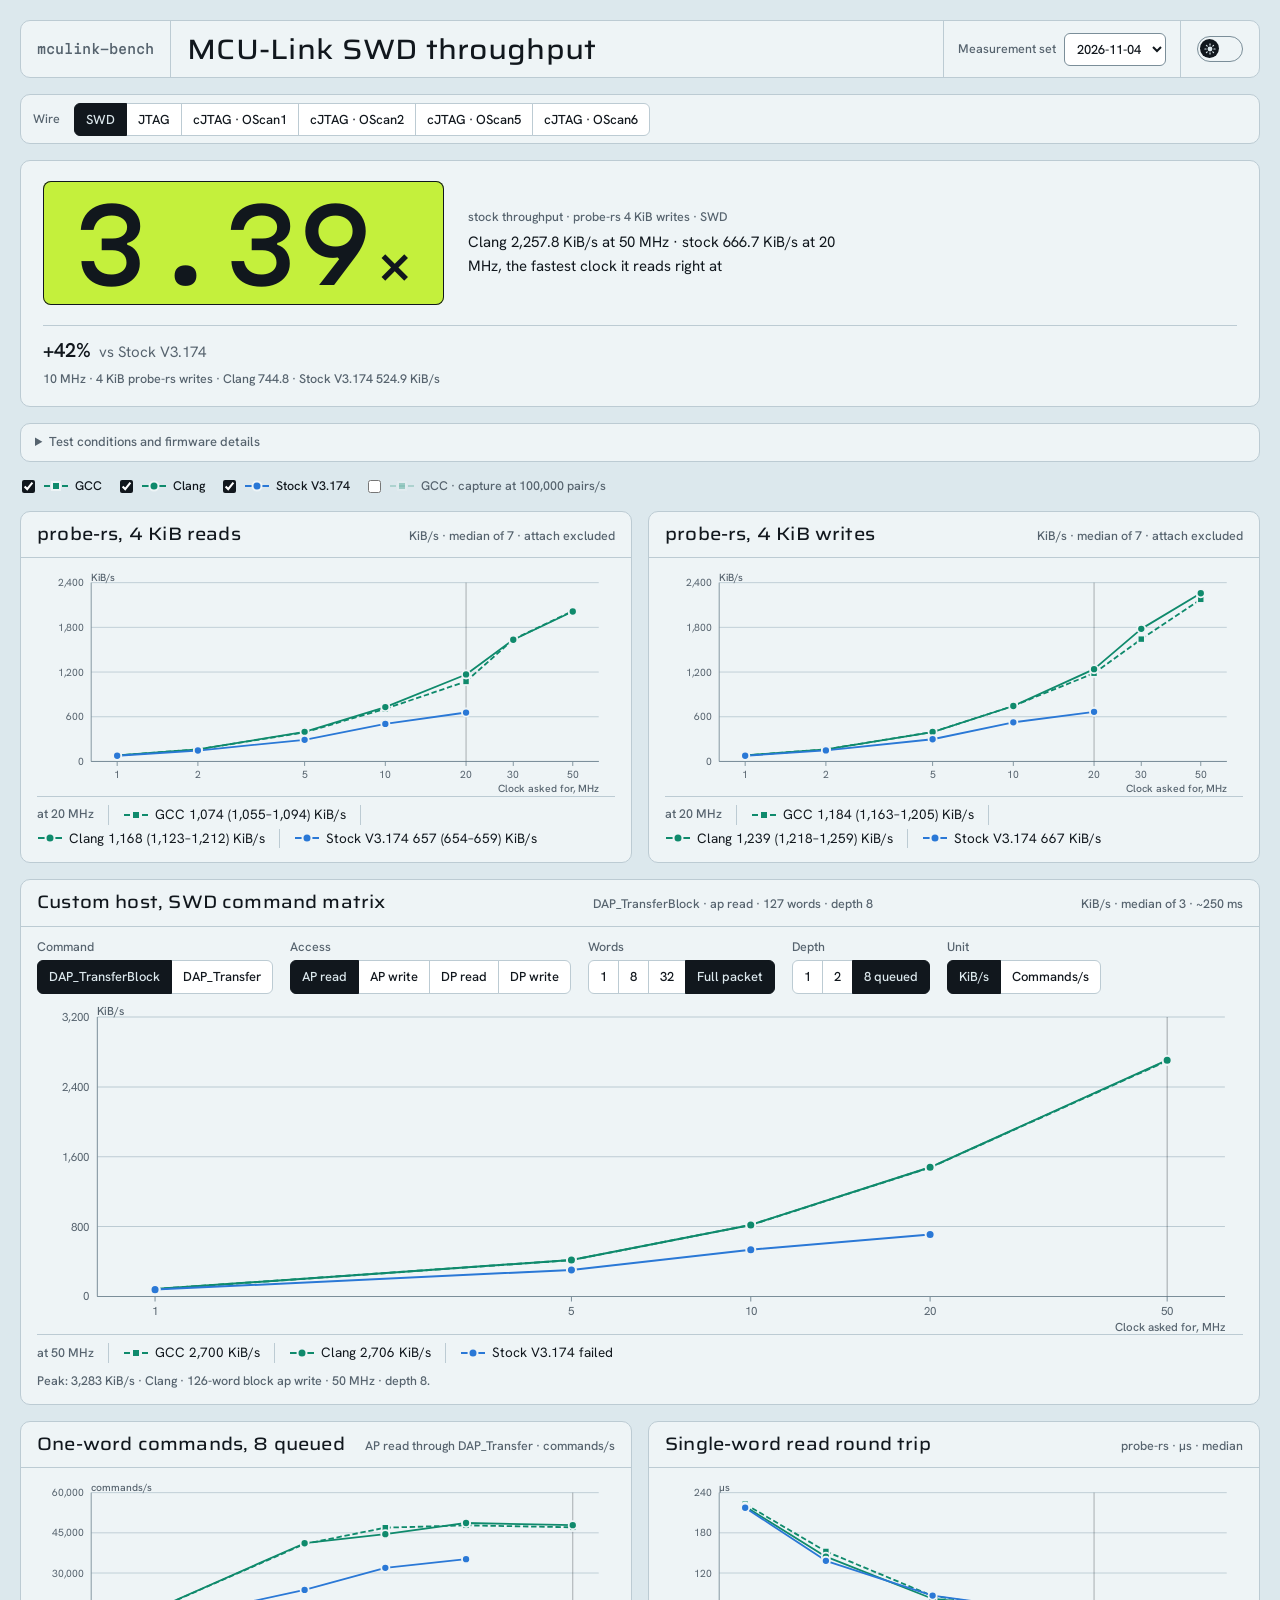
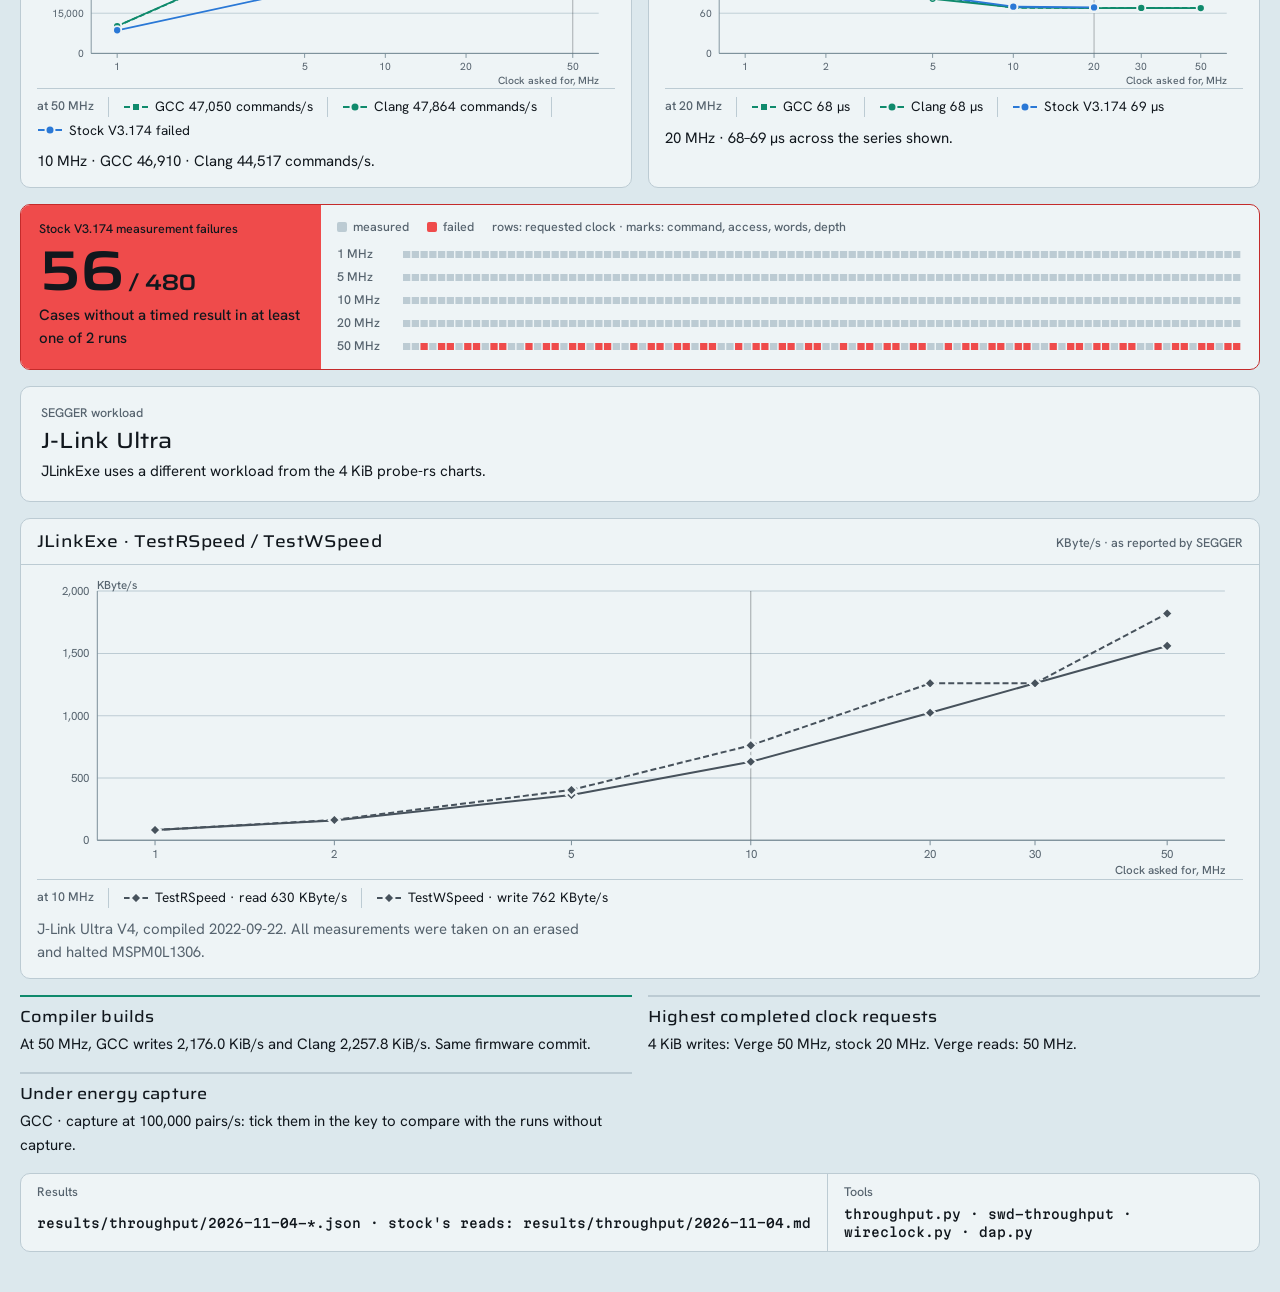
